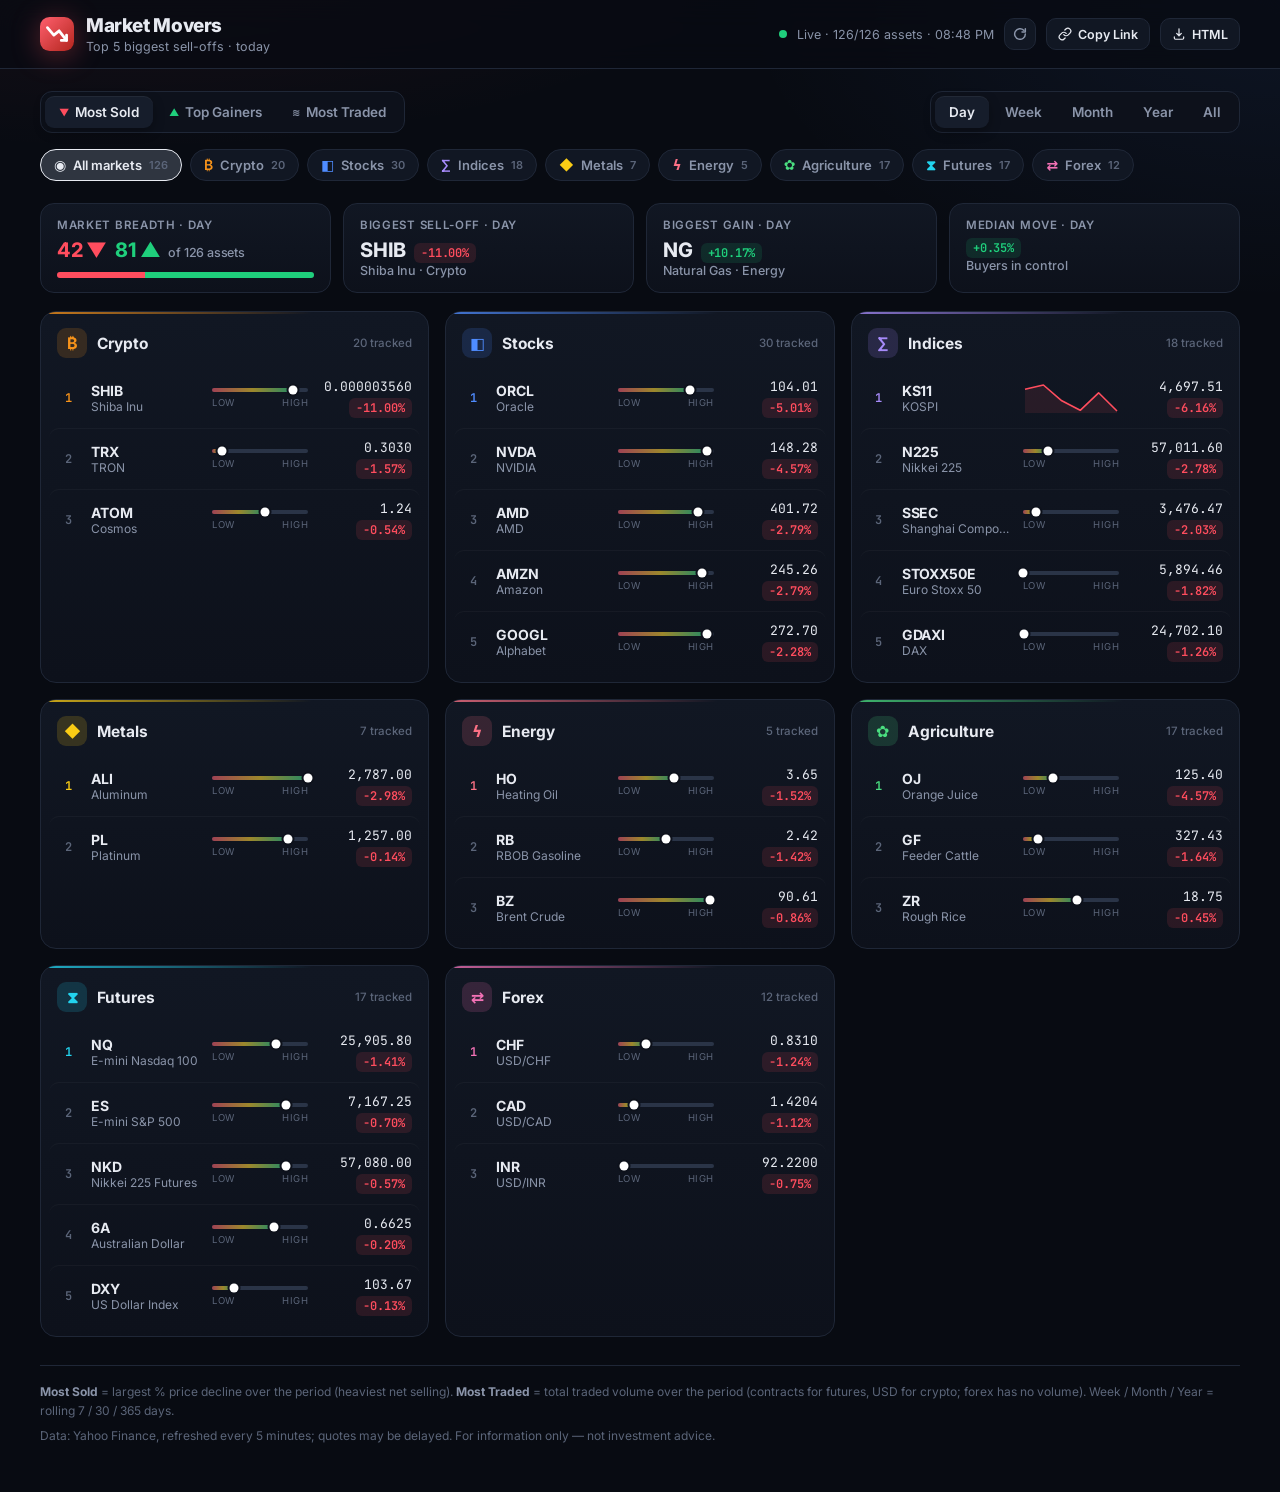
==== docs/index.html @ c9231073 "chore: refresh live market snapshot" ====
<!doctype html>
<html lang="en">
<head>
  <meta charset="utf-8">
  <meta name="viewport" content="width=device-width, initial-scale=1">
  <title>Market Movers — Top 5 Sell-offs</title>
  <meta name="description" content="Top 5 most sold-off, best performing and most traded assets across crypto, stocks, indices, metals, energy, agriculture, futures and forex.">
  <link rel="preconnect" href="https://fonts.googleapis.com">
  <link rel="preconnect" href="https://fonts.gstatic.com" crossorigin>
  <link href="https://fonts.googleapis.com/css2?family=Inter:wght@400;500;600;700;800&family=JetBrains+Mono:wght@500;600&display=swap" rel="stylesheet">
  <style id="app-css">
:root {
  --bg: #080b12;
  --bg2: #0d111b;
  --panel: #111723;
  --panel2: #161d2b;
  --border: #1f2737;
  --border2: #2a3447;
  --text: #e7eaf1;
  --muted: #8a94a9;
  --dim: #5b6579;
  --up: #1fcf7c;
  --down: #ff4d5e;
  --up-bg: rgba(31, 207, 124, .12);
  --down-bg: rgba(255, 77, 94, .12);
  --brand: #ff4d5e;
  --radius: 16px;
  --mono: "JetBrains Mono", ui-monospace, SFMono-Regular, Menlo, monospace;
}

* { box-sizing: border-box; }
html, body { margin: 0; }
body {
  font-family: "Inter", system-ui, -apple-system, "Segoe UI", Roboto, sans-serif;
  background:
    radial-gradient(1200px 500px at 10% -10%, rgba(255, 77, 94, .10), transparent 60%),
    radial-gradient(900px 500px at 100% 0%, rgba(79, 140, 255, .08), transparent 60%),
    var(--bg);
  color: var(--text);
  min-height: 100vh;
  -webkit-font-smoothing: antialiased;
}
button { font: inherit; color: inherit; }
[hidden] { display: none !important; }

/* ---------- Top bar ---------- */
.topbar {
  position: sticky; top: 0; z-index: 20;
  display: flex; align-items: center; justify-content: space-between; gap: 16px;
  padding: 14px clamp(16px, 4vw, 40px);
  background: rgba(8, 11, 18, .78);
  backdrop-filter: blur(14px);
  border-bottom: 1px solid var(--border);
}
.brand { display: flex; align-items: center; gap: 12px; }
.brand h1 { margin: 0; font-size: 19px; font-weight: 800; letter-spacing: -.02em; }
.brand p { margin: 2px 0 0; font-size: 12.5px; color: var(--muted); }
.logo { display: grid; filter: drop-shadow(0 4px 14px rgba(255, 77, 94, .35)); }

.status { display: flex; align-items: center; gap: 10px; font-size: 12.5px; color: var(--muted); }
.dot { width: 8px; height: 8px; border-radius: 50%; background: var(--dim); flex: none; }
.dot.live { background: var(--up); box-shadow: 0 0 0 0 rgba(31, 207, 124, .6); animation: pulse 2s infinite; }
.dot.demo { background: #facc15; }
.dot.error { background: var(--down); }
.dot.loading { background: #4f8cff; animation: blink 1s infinite; }
@keyframes pulse { 0% { box-shadow: 0 0 0 0 rgba(31, 207, 124, .55); } 70% { box-shadow: 0 0 0 8px rgba(31, 207, 124, 0); } 100% { box-shadow: 0 0 0 0 rgba(31, 207, 124, 0); } }
@keyframes blink { 50% { opacity: .3; } }

.icon-btn {
  display: inline-grid; place-items: center;
  width: 32px; height: 32px; border-radius: 10px;
  background: var(--panel); border: 1px solid var(--border); cursor: pointer;
  transition: background .15s, border-color .15s, transform .15s;
}
.icon-btn:hover { background: var(--panel2); border-color: var(--border2); }
.icon-btn.spinning svg { animation: spin .8s linear infinite; }

.pill-btn {
  display: inline-flex; align-items: center; gap: 6px;
  height: 32px; padding: 0 11px; border-radius: 10px;
  background: var(--panel); border: 1px solid var(--border); cursor: pointer;
  font-size: 12.5px; font-weight: 600; color: var(--text); white-space: nowrap;
  transition: background .15s, border-color .15s, color .15s;
}
.pill-btn:hover { background: var(--panel2); border-color: var(--border2); }
.pill-btn.copied { border-color: var(--up); color: var(--up); background: var(--up-bg); }
@keyframes spin { to { transform: rotate(360deg); } }

main { padding: 22px clamp(16px, 4vw, 40px) 40px; max-width: 1560px; margin: 0 auto; }

/* ---------- Controls ---------- */
.controls { display: flex; flex-wrap: wrap; gap: 12px; justify-content: space-between; align-items: center; }
.seg {
  display: inline-flex; padding: 4px; gap: 2px;
  background: var(--bg2); border: 1px solid var(--border); border-radius: 12px;
}
.seg button {
  border: 0; background: transparent; cursor: pointer;
  padding: 8px 14px; border-radius: 9px;
  font-size: 13.5px; font-weight: 600; color: var(--muted);
  transition: background .15s, color .15s;
  display: inline-flex; align-items: center; gap: 6px;
}
.seg button:hover { color: var(--text); }
.seg button.active { background: var(--panel2); color: var(--text); box-shadow: 0 1px 0 rgba(255, 255, 255, .05) inset, 0 4px 12px rgba(0, 0, 0, .3); }
.arrow { font-size: 10px; color: var(--muted); }
.arrow.down { color: var(--down); }
.arrow.up { color: var(--up); }

.chips { display: flex; gap: 8px; margin: 16px 0 18px; overflow-x: auto; padding-bottom: 4px; scrollbar-width: none; }
.chips::-webkit-scrollbar { display: none; }
.chip {
  display: inline-flex; align-items: center; gap: 7px; white-space: nowrap;
  padding: 7px 13px; border-radius: 999px; cursor: pointer;
  background: var(--panel); border: 1px solid var(--border);
  font-size: 13px; font-weight: 600; color: var(--muted);
  transition: all .15s;
}
.chip:hover { color: var(--text); border-color: var(--border2); }
.chip.active { color: var(--text); border-color: var(--accent, var(--text)); background: color-mix(in srgb, var(--accent, #fff) 14%, var(--panel)); }
.chip .ci { color: var(--accent, var(--muted)); font-size: 14px; line-height: 1; }
.chip .cn { font-size: 11px; color: var(--dim); font-weight: 600; }

/* ---------- Pulse strip ---------- */
.pulse { display: grid; grid-template-columns: repeat(auto-fit, minmax(220px, 1fr)); gap: 12px; margin-bottom: 18px; }
.tile {
  background: linear-gradient(180deg, var(--panel), var(--bg2));
  border: 1px solid var(--border); border-radius: 14px; padding: 14px 16px;
  min-height: 84px;
}
.tile.click { cursor: pointer; transition: border-color .15s, transform .15s; }
.tile.click:hover { border-color: var(--border2); transform: translateY(-1px); }
.tile .tl { font-size: 11.5px; color: var(--muted); text-transform: uppercase; letter-spacing: .06em; font-weight: 600; }
.tile .tv { margin-top: 6px; font-size: 20px; font-weight: 750; letter-spacing: -.01em; display: flex; align-items: baseline; gap: 8px; flex-wrap: wrap; }
.tile .ts { font-size: 12.5px; color: var(--muted); font-weight: 500; }
.breadth { display: flex; height: 6px; border-radius: 6px; overflow: hidden; margin-top: 10px; background: var(--border); }
.breadth .b-down { background: var(--down); }
.breadth .b-up { background: var(--up); }

/* ---------- Grid & cards ---------- */
.grid { display: grid; grid-template-columns: repeat(auto-fill, minmax(380px, 1fr)); gap: 16px; }
.card {
  position: relative;
  background: linear-gradient(180deg, var(--panel), var(--bg2));
  border: 1px solid var(--border); border-radius: var(--radius);
  padding: 16px 16px 10px; overflow: hidden;
  animation: rise .35s ease both;
}
.card::before {
  content: ""; position: absolute; inset: 0 0 auto 0; height: 2px;
  background: linear-gradient(90deg, var(--accent), transparent 70%);
  opacity: .8;
}
@keyframes rise { from { opacity: 0; transform: translateY(6px); } to { opacity: 1; transform: none; } }
.card.wide { grid-column: 1 / -1; }
.card-h { display: flex; align-items: center; gap: 10px; margin-bottom: 10px; }
.badge {
  width: 30px; height: 30px; border-radius: 9px; display: grid; place-items: center;
  background: color-mix(in srgb, var(--accent) 16%, transparent); color: var(--accent);
  font-size: 16px; font-weight: 700;
}
.card-h h2 { margin: 0; font-size: 15.5px; font-weight: 700; }
.card-h .sub { margin-left: auto; font-size: 11.5px; color: var(--dim); font-weight: 500; }

.rows { list-style: none; margin: 0; padding: 0; }
.row {
  display: grid; grid-template-columns: 22px minmax(0, 1fr) 96px minmax(92px, auto);
  align-items: center; gap: 12px;
  padding: 10px 8px; margin: 0 -8px; border-radius: 10px; cursor: pointer;
  transition: background .12s;
}
.row + .row { border-top: 1px solid rgba(255, 255, 255, .035); }
.row:hover, .row:focus-visible { background: rgba(255, 255, 255, .035); outline: none; }
.rank {
  font-family: var(--mono); font-size: 12px; color: var(--dim); font-weight: 600; text-align: center;
}
.row:first-child .rank { color: var(--accent); }
.ident { min-width: 0; display: flex; flex-direction: column; }
.sym { font-weight: 700; font-size: 14px; letter-spacing: -.01em; }
.name { font-size: 12px; color: var(--muted); white-space: nowrap; overflow: hidden; text-overflow: ellipsis; }
.vals { display: flex; flex-direction: column; align-items: flex-end; gap: 3px; }
.price { font-family: var(--mono); font-size: 13px; font-variant-numeric: tabular-nums; }
.vol { font-family: var(--mono); font-size: 13px; font-weight: 600; }
.chg {
  font-family: var(--mono); font-size: 12px; font-weight: 600; font-variant-numeric: tabular-nums;
  padding: 2px 7px; border-radius: 6px; white-space: nowrap;
}
.chg.down { color: var(--down); background: var(--down-bg); }
.chg.up { color: var(--up); background: var(--up-bg); }
.chg.flat { color: var(--muted); background: rgba(255, 255, 255, .05); }
.empty-row { padding: 22px 0; text-align: center; color: var(--dim); font-size: 13px; }

.spark { height: 30px; }
.sparkline { width: 96px; height: 30px; display: block; }
.sparkline .line { fill: none; stroke: currentColor; stroke-width: 1.6; vector-effect: non-scaling-stroke; stroke-linejoin: round; }
.sparkline .area { fill: currentColor; opacity: .1; }
.sparkline.down, .chart.down { color: var(--down); }
.sparkline.up, .chart.up { color: var(--up); }
.sparkline.flat { color: var(--muted); }

.range { width: 96px; display: flex; flex-direction: column; gap: 5px; justify-content: center; height: 30px; }
.range .track { position: relative; height: 4px; border-radius: 4px; background: var(--border2); }
.range .fill { position: absolute; inset: 0 auto 0 0; border-radius: 4px; background: linear-gradient(90deg, var(--down), #facc15, var(--up)); opacity: .55; }
.range .knob { position: absolute; top: 50%; width: 9px; height: 9px; border-radius: 50%; background: #fff; transform: translate(-50%, -50%); box-shadow: 0 0 0 2px var(--bg2); }
.range .rl { font-size: 9.5px; color: var(--dim); display: flex; justify-content: space-between; text-transform: uppercase; letter-spacing: .05em; }

/* All-timeframes layout */
.tf-cols { display: grid; grid-template-columns: repeat(4, minmax(0, 1fr)); gap: 18px; }
.tf-col h3 { margin: 4px 0 4px; font-size: 11.5px; text-transform: uppercase; letter-spacing: .07em; color: var(--muted); font-weight: 700; }
.tf-col .row { grid-template-columns: 18px minmax(0, 1fr) auto; gap: 10px; padding: 8px; }
@media (max-width: 1100px) { .tf-cols { grid-template-columns: repeat(2, minmax(0, 1fr)); } }
@media (max-width: 560px) {
  .tf-cols { grid-template-columns: 1fr; }
  .grid { grid-template-columns: 1fr; }
  .row { grid-template-columns: 20px minmax(0, 1fr) 70px auto; gap: 8px; }
  .sparkline, .range { width: 70px; }
  .status #status-text { display: none; }
}

.loading-state, .empty { grid-column: 1 / -1; display: grid; place-items: center; gap: 12px; padding: 80px 20px; color: var(--muted); text-align: center; }
.spinner { width: 34px; height: 34px; border-radius: 50%; border: 3px solid var(--border2); border-top-color: var(--brand); animation: spin .8s linear infinite; }

.foot { margin-top: 28px; font-size: 12px; color: var(--dim); line-height: 1.6; border-top: 1px solid var(--border); padding-top: 16px; }
.foot p { margin: 0 0 6px; }
.foot b { color: var(--muted); }

/* ---------- Modal ---------- */
.modal { position: fixed; inset: 0; z-index: 50; display: grid; place-items: center; padding: 20px; }
.modal-backdrop { position: absolute; inset: 0; background: rgba(3, 5, 10, .72); backdrop-filter: blur(4px); animation: fade .2s ease; }
.modal-card {
  position: relative; width: min(860px, 100%); max-height: calc(100vh - 40px); overflow: auto;
  background: var(--panel); border: 1px solid var(--border2); border-radius: 20px;
  padding: 22px; box-shadow: 0 30px 80px rgba(0, 0, 0, .6);
  animation: pop .22s ease;
}
@keyframes fade { from { opacity: 0; } }
@keyframes pop { from { opacity: 0; transform: translateY(10px) scale(.98); } }
.modal-x { position: absolute; top: 16px; right: 16px; }
.m-head { display: flex; gap: 14px; align-items: center; padding-right: 44px; }
.m-head .badge { width: 42px; height: 42px; font-size: 20px; border-radius: 12px; }
.m-head h2 { margin: 0; font-size: 20px; font-weight: 800; letter-spacing: -.02em; }
.m-head p { margin: 2px 0 0; color: var(--muted); font-size: 12.5px; }
.m-price { display: flex; align-items: baseline; gap: 12px; margin: 18px 0 6px; flex-wrap: wrap; }
.m-price .big { font-family: var(--mono); font-size: 30px; font-weight: 600; letter-spacing: -.02em; }
.m-price .cur { color: var(--dim); font-size: 13px; }
.m-price .chg { font-size: 14px; padding: 3px 9px; }
.m-bar { display: flex; justify-content: space-between; align-items: center; gap: 10px; flex-wrap: wrap; margin: 12px 0 6px; }
.m-bar .seg button { padding: 6px 11px; font-size: 12.5px; }
#range-chg { font-size: 12.5px; color: var(--muted); }
#chart { position: relative; height: 260px; margin: 0 -4px; }
.chart .cl { fill: none; stroke: currentColor; stroke-width: 2; stroke-linejoin: round; }
.chart .gl { stroke: var(--border); stroke-width: 1; }
.chart .base { stroke: var(--dim); stroke-width: 1; stroke-dasharray: 3 4; }
.chart .gt { fill: var(--dim); font-size: 10.5px; font-family: var(--mono); }
.chart .hl { stroke: var(--muted); stroke-width: 1; stroke-dasharray: 2 3; }
.chart .hd { fill: currentColor; stroke: var(--panel); stroke-width: 2; }
.tip {
  position: absolute; top: 6px; pointer-events: none;
  background: var(--panel2); border: 1px solid var(--border2); border-radius: 8px;
  padding: 6px 9px; font-size: 12px; font-family: var(--mono); white-space: nowrap;
  transform: translateX(-50%); box-shadow: 0 8px 20px rgba(0, 0, 0, .4);
}
.tip span { color: var(--muted); margin-right: 6px; }
.m-stats { display: grid; grid-template-columns: repeat(4, minmax(0, 1fr)); gap: 10px; margin-top: 16px; }
.m-stat { background: var(--bg2); border: 1px solid var(--border); border-radius: 12px; padding: 12px; }
.m-stat .k { font-size: 11px; color: var(--muted); text-transform: uppercase; letter-spacing: .06em; font-weight: 600; }
.m-stat .v { margin-top: 6px; }
.m-stat .v .chg { font-size: 14px; }
.m-stat .s { margin-top: 6px; font-size: 11.5px; color: var(--dim); font-family: var(--mono); }
.m-meta { display: grid; grid-template-columns: repeat(auto-fit, minmax(160px, 1fr)); gap: 10px; margin-top: 10px; }
.m-meta .m-stat .v { font-family: var(--mono); font-size: 13px; }
@media (max-width: 640px) { .m-stats { grid-template-columns: repeat(2, minmax(0, 1fr)); } }

</style>
</head>
<body>
  <header class="topbar">
    <div class="brand">
      <div class="logo" aria-hidden="true">
        <svg viewBox="0 0 32 32" width="34" height="34">
          <rect width="32" height="32" rx="9" fill="url(#lg)"/>
          <path d="M7 10 L13 17 L18 13 L25 22" fill="none" stroke="#fff" stroke-width="2.6" stroke-linecap="round" stroke-linejoin="round"/>
          <path d="M20 22 H25 V17" fill="none" stroke="#fff" stroke-width="2.6" stroke-linecap="round" stroke-linejoin="round"/>
          <defs><linearGradient id="lg" x1="0" y1="0" x2="1" y2="1"><stop offset="0" stop-color="#ff5f6d"/><stop offset="1" stop-color="#b3261e"/></linearGradient></defs>
        </svg>
      </div>
      <div>
        <h1>Market Movers</h1>
        <p id="tagline">Top 5 biggest sell-offs</p>
      </div>
    </div>
    <div class="status">
      <span id="status-dot" class="dot loading"></span>
      <span id="status-text">Connecting…</span>
      <button id="refresh-btn" class="icon-btn" title="Refresh now" aria-label="Refresh">
        <svg viewBox="0 0 24 24" width="16" height="16"><path d="M20 12a8 8 0 1 1-2.34-5.66M20 4v5h-5" fill="none" stroke="currentColor" stroke-width="2.2" stroke-linecap="round" stroke-linejoin="round"/></svg>
      </button>
      <button id="share-btn" class="pill-btn" title="Copy shareable public link">
        <svg viewBox="0 0 24 24" width="14" height="14"><path d="M10 13a5 5 0 0 0 7.54.54l3-3a5 5 0 0 0-7.07-7.07l-1.72 1.71M14 11a5 5 0 0 0-7.54-.54l-3 3a5 5 0 0 0 7.07 7.07l1.71-1.71" fill="none" stroke="currentColor" stroke-width="2.1" stroke-linecap="round" stroke-linejoin="round"/></svg>
        <span id="share-label">Copy Link</span>
      </button>
      <button id="download-btn" class="pill-btn" title="Download standalone HTML file with embedded data">
        <svg viewBox="0 0 24 24" width="14" height="14"><path d="M12 3v12m0 0-4-4m4 4 4-4M4 17v2a2 2 0 0 0 2 2h12a2 2 0 0 0 2-2v-2" fill="none" stroke="currentColor" stroke-width="2.1" stroke-linecap="round" stroke-linejoin="round"/></svg>
        <span>HTML</span>
      </button>
    </div>
  </header>

  <main>
    <section class="controls">
      <div class="seg" id="mode-seg" role="tablist" aria-label="Ranking">
        <button data-mode="losers"><span class="arrow down">▼</span> Most Sold</button>
        <button data-mode="gainers"><span class="arrow up">▲</span> Top Gainers</button>
        <button data-mode="volume"><span class="arrow">≋</span> Most Traded</button>
      </div>
      <div class="seg" id="tf-seg" role="tablist" aria-label="Timeframe">
        <button data-tf="1D">Day</button>
        <button data-tf="1W">Week</button>
        <button data-tf="1M">Month</button>
        <button data-tf="1Y">Year</button>
        <button data-tf="ALL">All</button>
      </div>
    </section>

    <nav class="chips" id="cat-chips" aria-label="Asset class"></nav>

    <section class="pulse" id="pulse"></section>

    <section class="grid" id="grid">
      <div class="loading-state">
        <div class="spinner"></div>
        <p>Fetching market data… (first load can take ~10 seconds)</p>
      </div>
    </section>

    <footer class="foot">
      <p><b>Most Sold</b> = largest % price decline over the period (heaviest net selling).
        <b>Most Traded</b> = total traded volume over the period (contracts for futures, USD for crypto; forex has no volume).
        Week / Month / Year = rolling 7 / 30 / 365 days.</p>
      <p>Data: Yahoo Finance, refreshed every 5 minutes; quotes may be delayed. For information only — not investment advice.</p>
    </footer>
  </main>

  <div class="modal" id="modal" hidden>
    <div class="modal-backdrop" data-close></div>
    <div class="modal-card" role="dialog" aria-modal="true" aria-labelledby="m-title">
      <button class="icon-btn modal-x" data-close aria-label="Close">✕</button>
      <div id="modal-body"></div>
    </div>
  </div>

  <script id="embedded-data">window.__EMBEDDED_DATA__ = {"generatedAt":1795639680,"source":"yahoo","total":126,"categories":[{"id":"crypto","label":"Crypto","icon":"\u20bf","color":"#f7931a"},{"id":"stocks","label":"Stocks","icon":"\u25e7","color":"#4f8cff"},{"id":"indices","label":"Indices","icon":"\u2211","color":"#a78bfa"},{"id":"metals","label":"Metals","icon":"\u25c6","color":"#facc15"},{"id":"energy","label":"Energy","icon":"\u03df","color":"#fb7185"},{"id":"agriculture","label":"Agriculture","icon":"\u273f","color":"#4ade80"},{"id":"futures","label":"Futures","icon":"\u29d7","color":"#22d3ee"},{"id":"forex","label":"Forex","icon":"\u21c4","color":"#f472b6"}],"assets":[{"symbol":"BTC-USD","name":"Bitcoin","category":"crypto","currency":"USD","exchange":"CCC","price":59971.8,"marketTime":1795639672,"dayLow":57294.2,"dayHigh":60180.5,"yearLow":58558.9,"yearHigh":96929.3,"changes":{"1D":0.3749,"1W":-4.7875,"1M":-25.0415,"1Y":-31.3368},"volumes":{"1D":38774505472,"1W":295252932531,"1M":973423098334,"1Y":12947822359522},"series":{"t":[1763510400,1763596800,1763683200,1763769600,1763856000,1763942400,1764028800,1764115200,1764201600,1764288000,1764374400,1764460800,1764547200,1764633600,1764720000,1764806400,1764892800,1764979200,1765065600,1765152000,1765238400,1765324800,1765411200,1765497600,1765584000,1765670400,1765756800,1765843200,1765929600,1766016000,1766102400,1766188800,1766275200,1766361600,1766448000,1766534400,1766620800,1766707200,1766793600,1766880000,1766966400,1767052800,1767139200,1767225600,1767312000,1767398400,1767484800,1767571200,1767657600,1767744000,1767830400,1767916800,1768003200,1768089600,1768176000,1768262400,1768348800,1768435200,1768521600,1768608000,1768694400,1768780800,1768867200,1768953600,1769040000,1769126400,1769212800,1769299200,1769385600,1769472000,1769558400,1769644800,1769731200,1769817600,1769904000,1769990400,1770076800,1770163200,1770249600,1770336000,1770422400,1770508800,1770595200,1770681600,1770768000,1770854400,1770940800,1771027200,1771113600,1771200000,1771286400,1771372800,1771459200,1771545600,1771632000,1771718400,1771804800,1771891200,1771977600,1772064000,1772150400,1772236800,1772323200,1772409600,1772496000,1772582400,1772668800,1772755200,1772841600,1772928000,1773014400,1773100800,1773187200,1773273600,1773360000,1773446400,1773532800,1773619200,1773705600,1773792000,1773878400,1773964800,1774051200,1774137600,1774224000,1774310400,1774396800,1774483200,1774569600,1774656000,1774742400,1774828800,1774915200,1775001600,1775088000,1775174400,1775260800,1775347200,1775433600,1775520000,1775606400,1775692800,1775779200,1775865600,1775952000,1776038400,1776124800,1776211200,1776297600,1776384000,1776470400,1776556800,1776643200,1776729600,1776816000,1776902400,1776988800,1777075200,1777161600,1777248000,1777334400,1777420800,1777507200,1777593600,1777680000,1777766400,1777852800,1777939200,1778025600,1778112000,1778198400,1778284800,1778371200,1778457600,1778544000,1778630400,1778716800,1778803200,1778889600,1778976000,1779062400,1779148800,1779235200,1779321600,1779408000,1779494400,1779580800,1779667200,1779753600,1779840000,1779926400,1780012800,1780099200,1780185600,1780272000,1780358400,1780444800,1780531200,1780617600,1780704000,1780790400,1780876800,1780963200,1781049600,1781136000,1781222400,1781308800,1781395200,1781481600,1781568000,1781654400,1781740800,1781827200,1781913600,1782000000,1782086400,1782172800,1782259200,1782345600,1782432000,1782518400,1782604800,1782691200,1782777600,1782864000,1782950400,1783036800,1783123200,1783209600,1783296000,1783382400,1783468800,1783555200,1783641600,1783728000,1783814400,1783900800,1783987200,1784073600,1784160000,1784246400,1784332800,1784419200,1784505600,1784592000,1784678400,1784764800,1784851200,1784937600,1785024000,1785110400,1785196800,1785283200,1785369600,1785456000,1785542400,1785628800,1785715200,1785801600,1785888000,1785974400,1786060800,1786147200,1786233600,1786320000,1786406400,1786492800,1786579200,1786665600,1786752000,1786838400,1786924800,1787011200,1787097600,1787184000,1787270400,1787356800,1787443200,1787529600,1787616000,1787702400,1787788800,1787875200,1787961600,1788048000,1788134400,1788220800,1788307200,1788393600,1788480000,1788566400,1788652800,1788739200,1788825600,1788912000,1788998400,1789084800,1789171200,1789257600,1789344000,1789430400,1789516800,1789603200,1789689600,1789776000,1789862400,1789948800,1790035200,1790121600,1790208000,1790294400,1790380800,1790467200,1790553600,1790640000,1790726400,1790812800,1790899200,1790985600,1791072000,1791158400,1791244800,1791331200,1791417600,1791504000,1791590400,1791676800,1791763200,1791849600,1791936000,1792022400,1792108800,1792195200,1792281600,1792368000,1792454400,1792540800,1792627200,1792713600,1792800000,1792886400,1792972800,1793059200,1793145600,1793232000,1793318400,1793404800,1793491200,1793577600,1793664000,1793750400,1793836800,1793923200,1794009600,1794096000,1794182400,1794268800,1794355200,1794441600,1794528000,1794614400,1794700800,1794787200,1794873600,1794960000,1795046400,1795132800,1795219200,1795305600,1795392000,1795478400,1795564800],"c":[91466.0,86631.9,85090.7,84648.4,86805.0,88270.6,87341.9,90518.4,91285.4,90919.3,90851.8,90394.3,86321.6,91350.2,93527.8,92141.6,89387.8,89272.4,90405.6,90640.2,92691.7,92020.9,92511.3,90270.4,90298.7,88175.2,86419.8,87844.0,86143.8,85462.5,88103.4,88344.0,88621.8,88490.0,87414.0,87612.0,87234.7,87301.4,87802.2,87835.8,87138.1,88430.1,87508.8,88732.0,89944.7,90603.2,91413.5,93882.6,93729.0,91308.1,91027.1,90513.1,90386.6,90827.5,91193.0,95321.8,96929.3,95551.2,95525.1,95099.9,93634.4,92553.6,88310.9,89377.0,89462.5,89503.9,89110.7,86572.2,88267.1,89102.6,89184.6,84561.6,84128.7,78621.1,76974.4,78688.8,75633.5,73019.7,62702.1,70555.4,69282.0,70264.7,70120.8,68794.0,66992.0,66221.8,68857.8,69767.6,68788.2,68843.2,67494.2,66425.3,66957.5,68005.4,68003.8,67659.4,64616.7,64080.0,67960.1,67453.8,65881.8,66995.9,65738.1,68775.9,68293.6,72710.6,70841.1,68136.5,67272.6,65969.8,68402.4,69926.9,70204.9,70493.5,70968.3,71214.6,72789.9,74861.1,73922.5,71245.6,69912.8,70522.6,68711.5,67845.2,70914.9,70517.9,71309.9,68791.6,66338.4,66319.7,65954.9,66691.4,68233.3,68078.6,66888.6,66931.1,67290.5,68981.9,68859.8,71940.7,71123.4,71767.8,72979.0,73054.3,70753.4,74484.6,74181.6,74805.1,75152.1,77126.9,75726.2,73856.4,75872.5,76352.8,78203.1,78269.0,77455.3,77612.0,78657.5,77366.6,76350.7,75776.1,76304.3,78179.0,78657.2,78538.2,79827.9,80927.1,81427.5,80010.0,80186.8,80664.4,82138.9,81728.3,80477.5,79277.1,81051.2,79065.7,78131.4,77429.4,76954.2,76750.9,77457.8,77539.2,75488.2,76673.4,76981.1,77279.9,75825.7,74344.7,73536.6,73372.5,73754.8,73579.7,71319.8,66703.7,64014.4,63801.6,60922.7,60867.4,63239.5,63090.6,61643.8,61449.3,63561.1,63543.2,64421.3,65710.4,66289.5,65600.6,64418.4,62896.5,63540.8,64239.7,63237.5,63952.1,62668.0,60995.1,59721.7,60016.4,59940.1,59532.3,60138.4,58558.9,60003.8,61485.3,62544.2,63088.3,63547.9,63995.0,63297.4,62257.6,63193.1,64127.1,63802.0,63758.2,62239.1,64956.1,64712.4,63789.3,63899.5,64796.6,64690.8,65230.0,66505.1,66100.8,65044.8,64098.5,64311.8,65340.3,63724.9,63871.4,63908.2,64725.3,62813.7,62763.3,63482.0,63460.9,64056.0,64597.5,64262.1,64880.2,64904.7,64844.9,63910.6,63551.9,63402.4,63402.2,62975.6,63024.3,62818.7,64506.3,64680.7,69266.2,73032.8,78335.2,77083.4,77755.3,78964.5,78565.0,79027.4,80257.5,77830.3,78245.8,77667.6,78548.6,77403.6,77300.5,81271.7,79672.0,79823.9,80350.0,79115.9,78438.6,78259.5,76568.1,77173.8,77270.5,76838.2,78163.4,75612.5,76150.3,76403.8,80901.5,81233.7,81142.6,86602.9,86172.3,84383.0,84379.1,84034.9,84406.5,84458.1,83502.6,83622.4,83553.9,84853.1,84497.2,84763.6,86480.3,85786.6,85557.6,83275.9,81676.3,82546.3,82912.2,83679.5,81762.6,83095.1,81562.5,82141.5,81500.8,81382.1,82017.6,81853.5,82941.0,84012.0,81311.9,81074.2,80790.8,80024.0,80006.7,80805.1,81267.6,77775.1,77198.2,77434.8,78248.5,76677.3,77345.0,80405.3,75942.1,75746.9,75747.6,74584.6,75223.1,73720.1,73964.5,71343.0,68249.3,64128.1,65305.1,64855.8,64893.9,62987.3,61901.8,58799.0,60094.1,61161.9,61211.0,59747.8,59971.8]}},{"symbol":"ETH-USD","name":"Ethereum","category":"crypto","currency":"USD","exchange":"CCC","price":1682.8,"marketTime":1795639677,"dayLow":1608.66,"dayHigh":1692.58,"yearLow":1564.82,"yearHigh":3354.72,"changes":{"1D":0.3043,"1W":-5.181,"1M":-27.4743,"1Y":-43.109},"volumes":{"1D":13189882880,"1W":100402884098,"1M":377265825734,"1Y":6114381210845},"series":{"t":[1763510400,1763596800,1763683200,1763769600,1763856000,1763942400,1764028800,1764115200,1764201600,1764288000,1764374400,1764460800,1764547200,1764633600,1764720000,1764806400,1764892800,1764979200,1765065600,1765152000,1765238400,1765324800,1765411200,1765497600,1765584000,1765670400,1765756800,1765843200,1765929600,1766016000,1766102400,1766188800,1766275200,1766361600,1766448000,1766534400,1766620800,1766707200,1766793600,1766880000,1766966400,1767052800,1767139200,1767225600,1767312000,1767398400,1767484800,1767571200,1767657600,1767744000,1767830400,1767916800,1768003200,1768089600,1768176000,1768262400,1768348800,1768435200,1768521600,1768608000,1768694400,1768780800,1768867200,1768953600,1769040000,1769126400,1769212800,1769299200,1769385600,1769472000,1769558400,1769644800,1769731200,1769817600,1769904000,1769990400,1770076800,1770163200,1770249600,1770336000,1770422400,1770508800,1770595200,1770681600,1770768000,1770854400,1770940800,1771027200,1771113600,1771200000,1771286400,1771372800,1771459200,1771545600,1771632000,1771718400,1771804800,1771891200,1771977600,1772064000,1772150400,1772236800,1772323200,1772409600,1772496000,1772582400,1772668800,1772755200,1772841600,1772928000,1773014400,1773100800,1773187200,1773273600,1773360000,1773446400,1773532800,1773619200,1773705600,1773792000,1773878400,1773964800,1774051200,1774137600,1774224000,1774310400,1774396800,1774483200,1774569600,1774656000,1774742400,1774828800,1774915200,1775001600,1775088000,1775174400,1775260800,1775347200,1775433600,1775520000,1775606400,1775692800,1775779200,1775865600,1775952000,1776038400,1776124800,1776211200,1776297600,1776384000,1776470400,1776556800,1776643200,1776729600,1776816000,1776902400,1776988800,1777075200,1777161600,1777248000,1777334400,1777420800,1777507200,1777593600,1777680000,1777766400,1777852800,1777939200,1778025600,1778112000,1778198400,1778284800,1778371200,1778457600,1778544000,1778630400,1778716800,1778803200,1778889600,1778976000,1779062400,1779148800,1779235200,1779321600,1779408000,1779494400,1779580800,1779667200,1779753600,1779840000,1779926400,1780012800,1780099200,1780185600,1780272000,1780358400,1780444800,1780531200,1780617600,1780704000,1780790400,1780876800,1780963200,1781049600,1781136000,1781222400,1781308800,1781395200,1781481600,1781568000,1781654400,1781740800,1781827200,1781913600,1782000000,1782086400,1782172800,1782259200,1782345600,1782432000,1782518400,1782604800,1782691200,1782777600,1782864000,1782950400,1783036800,1783123200,1783209600,1783296000,1783382400,1783468800,1783555200,1783641600,1783728000,1783814400,1783900800,1783987200,1784073600,1784160000,1784246400,1784332800,1784419200,1784505600,1784592000,1784678400,1784764800,1784851200,1784937600,1785024000,1785110400,1785196800,1785283200,1785369600,1785456000,1785542400,1785628800,1785715200,1785801600,1785888000,1785974400,1786060800,1786147200,1786233600,1786320000,1786406400,1786492800,1786579200,1786665600,1786752000,1786838400,1786924800,1787011200,1787097600,1787184000,1787270400,1787356800,1787443200,1787529600,1787616000,1787702400,1787788800,1787875200,1787961600,1788048000,1788134400,1788220800,1788307200,1788393600,1788480000,1788566400,1788652800,1788739200,1788825600,1788912000,1788998400,1789084800,1789171200,1789257600,1789344000,1789430400,1789516800,1789603200,1789689600,1789776000,1789862400,1789948800,1790035200,1790121600,1790208000,1790294400,1790380800,1790467200,1790553600,1790640000,1790726400,1790812800,1790899200,1790985600,1791072000,1791158400,1791244800,1791331200,1791417600,1791504000,1791590400,1791676800,1791763200,1791849600,1791936000,1792022400,1792108800,1792195200,1792281600,1792368000,1792454400,1792540800,1792627200,1792713600,1792800000,1792886400,1792972800,1793059200,1793145600,1793232000,1793318400,1793404800,1793491200,1793577600,1793664000,1793750400,1793836800,1793923200,1794009600,1794096000,1794182400,1794268800,1794355200,1794441600,1794528000,1794614400,1794700800,1794787200,1794873600,1794960000,1795046400,1795132800,1795219200,1795305600,1795392000,1795478400,1795564800],"c":[3023.07,2831.78,2765.7,2767.61,2801.68,2952.71,2957.94,3027.81,3014.54,3032.3,2991.69,2992.11,2800.19,2997.94,3191.57,3134.32,3024.43,3040.21,3061.3,3125.2,3321.11,3325.39,3237.06,3084.17,3116.7,3060.59,2964.18,2964.18,2831.4,2827.07,2977.97,2977.58,3001.61,3006.07,2963.37,2945.59,2903.58,2925.75,2948.0,2948.57,2934.54,2971.42,2967.04,3000.39,3124.42,3125.92,3140.71,3226.13,3295.95,3166.84,3104.38,3083.05,3082.4,3118.89,3092.33,3322.1,3354.72,3317.1,3295.48,3308.86,3281.16,3186.62,2935.61,2978.9,2949.63,2953.26,2948.74,2815.9,2926.46,3022.21,3006.61,2818.23,2702.38,2445.09,2267.96,2344.36,2227.56,2143.5,1821.68,2063.39,2090.55,2088.76,2103.57,2019.5,1940.62,1946.94,2048.53,2086.01,1966.04,1997.92,1992.19,1953.97,1948.2,1969.02,1973.74,1957.81,1855.5,1852.97,2054.63,2026.79,1930.76,1965.05,1939.07,2027.27,1982.77,2126.51,2071.61,1978.75,1969.46,1936.6,1992.94,2037.12,2051.57,2073.14,2092.56,2097.09,2177.48,2351.18,2318.05,2203.67,2137.42,2146.5,2076.69,2053.05,2152.15,2155.7,2168.02,2059.58,1991.27,1992.69,1982.56,2023.51,2104.71,2138.74,2056.85,2053.39,2065.35,2109.0,2107.76,2241.81,2190.34,2189.14,2245.15,2285.39,2192.2,2370.71,2323.31,2359.44,2348.65,2421.07,2351.1,2264.92,2315.21,2327.97,2376.09,2331.51,2315.69,2318.83,2369.73,2303.06,2289.42,2253.42,2256.25,2295.09,2316.23,2321.64,2346.4,2361.18,2350.8,2291.11,2306.97,2326.73,2369.04,2339.36,2274.64,2257.58,2280.93,2223.33,2179.75,2127.65,2128.52,2109.96,2126.98,2131.41,2064.64,2115.95,2097.99,2111.37,2070.86,2022.2,2007.55,2011.98,2019.46,2004.34,2003.22,1857.72,1811.73,1769.58,1580.86,1568.77,1686.4,1690.15,1637.71,1620.14,1672.28,1665.13,1680.21,1724.61,1794.96,1790.4,1747.89,1709.53,1710.98,1739.3,1704.58,1726.51,1665.44,1619.92,1564.82,1576.62,1571.59,1570.36,1610.21,1569.58,1608.96,1698.17,1756.52,1779.03,1783.01,1797.57,1768.51,1742.68,1744.48,1795.69,1788.1,1805.79,1773.5,1889.48,1916.94,1863.19,1840.99,1861.39,1871.51,1903.76,1928.38,1933.49,1877.1,1860.18,1873.22,1953.41,1890.61,1919.95,1908.52,1917.37,1860.35,1843.42,1882.52,1858.26,1868.39,1906.53,1902.06,1913.28,1915.53,1908.68,1871.28,1881.37,1878.14,1883.99,1880.65,1880.91,1873.94,1912.2,1916.46,2251.46,2326.38,2515.28,2424.25,2463.82,2481.83,2443.16,2506.26,2510.41,2442.54,2457.69,2417.94,2466.82,2417.84,2391.5,2508.02,2456.08,2480.74,2514.55,2490.96,2484.94,2466.91,2437.1,2514.73,2525.94,2477.02,2514.41,2399.09,2416.12,2447.11,2611.35,2631.96,2643.0,2776.47,2752.63,2684.69,2687.3,2690.48,2695.21,2686.93,2688.67,2676.72,2683.68,2705.54,2668.15,2687.26,2726.51,2711.03,2697.52,2573.53,2471.91,2485.54,2504.03,2534.7,2444.36,2496.63,2418.21,2440.48,2419.77,2399.8,2408.74,2404.82,2446.73,2470.77,2386.19,2384.08,2355.95,2326.92,2320.28,2347.73,2357.62,2249.5,2241.05,2252.75,2273.05,2248.89,2272.73,2422.31,2234.48,2235.05,2236.32,2120.98,2131.5,2050.18,2055.88,2016.83,1927.59,1769.12,1835.5,1819.28,1822.96,1774.75,1755.19,1619.43,1682.2,1721.08,1708.85,1677.69,1682.8]}},{"symbol":"SOL-USD","name":"Solana","category":"crypto","currency":"USD","exchange":"CCC","price":70.21,"marketTime":1795639671,"dayLow":66.2194,"dayHigh":70.7987,"yearLow":62.1898,"yearHigh":146.753,"changes":{"1D":0.8246,"1W":-4.6356,"1M":-30.316,"1Y":-49.4496},"volumes":{"1D":3032657408,"1W":21545832674,"1M":88784144936,"1Y":1298506066181},"series":{"t":[1763510400,1763596800,1763683200,1763769600,1763856000,1763942400,1764028800,1764115200,1764201600,1764288000,1764374400,1764460800,1764547200,1764633600,1764720000,1764806400,1764892800,1764979200,1765065600,1765152000,1765238400,1765324800,1765411200,1765497600,1765584000,1765670400,1765756800,1765843200,1765929600,1766016000,1766102400,1766188800,1766275200,1766361600,1766448000,1766534400,1766620800,1766707200,1766793600,1766880000,1766966400,1767052800,1767139200,1767225600,1767312000,1767398400,1767484800,1767571200,1767657600,1767744000,1767830400,1767916800,1768003200,1768089600,1768176000,1768262400,1768348800,1768435200,1768521600,1768608000,1768694400,1768780800,1768867200,1768953600,1769040000,1769126400,1769212800,1769299200,1769385600,1769472000,1769558400,1769644800,1769731200,1769817600,1769904000,1769990400,1770076800,1770163200,1770249600,1770336000,1770422400,1770508800,1770595200,1770681600,1770768000,1770854400,1770940800,1771027200,1771113600,1771200000,1771286400,1771372800,1771459200,1771545600,1771632000,1771718400,1771804800,1771891200,1771977600,1772064000,1772150400,1772236800,1772323200,1772409600,1772496000,1772582400,1772668800,1772755200,1772841600,1772928000,1773014400,1773100800,1773187200,1773273600,1773360000,1773446400,1773532800,1773619200,1773705600,1773792000,1773878400,1773964800,1774051200,1774137600,1774224000,1774310400,1774396800,1774483200,1774569600,1774656000,1774742400,1774828800,1774915200,1775001600,1775088000,1775174400,1775260800,1775347200,1775433600,1775520000,1775606400,1775692800,1775779200,1775865600,1775952000,1776038400,1776124800,1776211200,1776297600,1776384000,1776470400,1776556800,1776643200,1776729600,1776816000,1776902400,1776988800,1777075200,1777161600,1777248000,1777334400,1777420800,1777507200,1777593600,1777680000,1777766400,1777852800,1777939200,1778025600,1778112000,1778198400,1778284800,1778371200,1778457600,1778544000,1778630400,1778716800,1778803200,1778889600,1778976000,1779062400,1779148800,1779235200,1779321600,1779408000,1779494400,1779580800,1779667200,1779753600,1779840000,1779926400,1780012800,1780099200,1780185600,1780272000,1780358400,1780444800,1780531200,1780617600,1780704000,1780790400,1780876800,1780963200,1781049600,1781136000,1781222400,1781308800,1781395200,1781481600,1781568000,1781654400,1781740800,1781827200,1781913600,1782000000,1782086400,1782172800,1782259200,1782345600,1782432000,1782518400,1782604800,1782691200,1782777600,1782864000,1782950400,1783036800,1783123200,1783209600,1783296000,1783382400,1783468800,1783555200,1783641600,1783728000,1783814400,1783900800,1783987200,1784073600,1784160000,1784246400,1784332800,1784419200,1784505600,1784592000,1784678400,1784764800,1784851200,1784937600,1785024000,1785110400,1785196800,1785283200,1785369600,1785456000,1785542400,1785628800,1785715200,1785801600,1785888000,1785974400,1786060800,1786147200,1786233600,1786320000,1786406400,1786492800,1786579200,1786665600,1786752000,1786838400,1786924800,1787011200,1787097600,1787184000,1787270400,1787356800,1787443200,1787529600,1787616000,1787702400,1787788800,1787875200,1787961600,1788048000,1788134400,1788220800,1788307200,1788393600,1788480000,1788566400,1788652800,1788739200,1788825600,1788912000,1788998400,1789084800,1789171200,1789257600,1789344000,1789430400,1789516800,1789603200,1789689600,1789776000,1789862400,1789948800,1790035200,1790121600,1790208000,1790294400,1790380800,1790467200,1790553600,1790640000,1790726400,1790812800,1790899200,1790985600,1791072000,1791158400,1791244800,1791331200,1791417600,1791504000,1791590400,1791676800,1791763200,1791849600,1791936000,1792022400,1792108800,1792195200,1792281600,1792368000,1792454400,1792540800,1792627200,1792713600,1792800000,1792886400,1792972800,1793059200,1793145600,1793232000,1793318400,1793404800,1793491200,1793577600,1793664000,1793750400,1793836800,1793923200,1794009600,1794096000,1794182400,1794268800,1794355200,1794441600,1794528000,1794614400,1794700800,1794787200,1794873600,1794960000,1795046400,1795132800,1795219200,1795305600,1795392000,1795478400,1795564800],"c":[136.767,133.517,128.501,127.551,130.705,138.371,138.891,143.012,140.846,137.39,136.082,133.565,126.709,138.674,144.898,139.015,133.323,132.348,132.094,133.278,137.902,136.469,136.372,132.324,133.247,129.481,127.757,129.251,123.12,119.57,126.193,125.809,125.992,125.801,123.857,122.459,119.947,122.196,124.648,125.199,123.125,124.931,124.484,126.761,132.134,133.298,133.9,137.99,141.098,136.313,138.293,135.756,135.727,139.49,139.136,145.361,146.753,142.332,144.86,143.726,137.995,133.339,125.706,129.379,128.288,127.362,127.054,118.773,124.14,127.055,125.118,117.606,117.363,105.442,100.851,104.471,97.5639,92.0293,78.1874,87.4648,87.6398,87.0441,86.7018,82.9155,79.2542,78.3484,84.3225,88.1608,86.0051,86.4288,85.1976,81.5669,82.3932,84.6351,85.2111,82.791,77.7533,79.0365,87.9156,85.9091,81.9515,84.3662,83.5777,86.6345,87.0198,90.8343,88.6911,84.6818,83.18,81.6246,84.9362,85.8382,86.5649,86.8678,88.1533,88.0707,92.2518,96.2237,94.706,90.0657,88.9178,89.8536,87.4654,86.1283,91.4241,90.8224,91.7082,86.4439,83.0188,82.0156,81.4224,82.4441,83.1065,81.1953,78.9513,80.3685,80.8084,81.8545,80.1516,85.648,82.5817,83.2977,84.8285,84.9488,81.5352,86.6566,83.7746,84.9193,88.9942,88.8742,86.2027,83.5809,85.333,86.0295,86.9158,86.1411,86.2319,86.1512,86.9704,84.8178,84.039,83.0269,83.0238,83.7235,84.2766,83.8996,84.0899,86.3192,89.145,88.4048,91.9498,93.1455,96.427,97.3502,94.2843,91.0855,92.1487,89.2004,86.5365,85.173,85.2969,84.2086,86.0419,87.1562,84.3071,85.6585,85.2497,85.0105,83.5865,82.3681,81.9854,81.9325,82.5473,82.2983,81.087,74.1429,71.6124,68.7189,63.4869,62.1898,66.3106,66.795,64.9621,63.161,66.822,66.7493,68.8728,71.1662,73.9793,73.4138,71.931,69.6265,69.7206,73.1727,72.4182,71.9082,69.6437,67.9825,67.5741,71.8354,70.4107,71.3129,74.9468,73.5233,77.3837,80.644,82.2801,81.6496,81.423,81.9152,80.6487,77.787,78.0455,78.0666,76.8242,76.8738,74.8614,77.7624,77.2641,75.272,75.0116,75.4609,76.3553,77.7919,78.1086,77.9063,75.8598,73.8799,74.4286,76.6022,74.1418,73.6991,73.5972,74.468,72.7897,71.8663,73.4488,73.4737,73.7178,73.9614,72.5765,73.6427,75.9722,76.2121,75.9452,76.1951,75.5255,76.1773,75.3273,75.2723,74.539,75.9441,77.0312,85.3745,87.6369,93.6536,93.9125,95.4422,98.5617,96.6035,102.167,109.208,104.127,105.652,101.877,102.997,99.9869,100.386,103.978,101.949,103.188,106.448,103.866,103.325,101.608,98.6899,102.396,101.786,99.2458,102.495,96.8884,98.6419,101.603,112.599,111.015,111.133,118.75,118.507,114.975,117.009,122.01,121.426,122.059,118.837,119.055,117.995,118.398,118.615,119.645,121.529,120.751,120.788,116.223,109.442,109.139,110.034,111.241,105.559,106.728,104.074,105.331,104.297,103.312,104.025,104.926,106.422,106.794,103.542,102.78,102.272,101.223,100.755,101.255,102.307,95.4941,96.2188,95.3482,94.4546,91.8355,92.919,95.4884,89.1434,90.0594,89.6687,86.2428,86.5493,83.2603,83.3211,81.6607,78.0961,70.1769,72.6789,71.5053,75.1052,73.6228,73.066,68.7475,70.2152,70.5701,71.9818,69.6358,70.21]}},{"symbol":"BNB-USD","name":"BNB","category":"crypto","currency":"USD","exchange":"CCC","price":551.89,"marketTime":1795639670,"dayLow":527.648,"dayHigh":553.529,"yearLow":539.003,"yearHigh":949.109,"changes":{"1D":0.7576,"1W":-5.2529,"1M":-25.563,"1Y":-35.9837},"volumes":{"1D":652283904,"1W":7573488746,"1M":40815336547,"1Y":595633419276},"series":{"t":[1763510400,1763596800,1763683200,1763769600,1763856000,1763942400,1764028800,1764115200,1764201600,1764288000,1764374400,1764460800,1764547200,1764633600,1764720000,1764806400,1764892800,1764979200,1765065600,1765152000,1765238400,1765324800,1765411200,1765497600,1765584000,1765670400,1765756800,1765843200,1765929600,1766016000,1766102400,1766188800,1766275200,1766361600,1766448000,1766534400,1766620800,1766707200,1766793600,1766880000,1766966400,1767052800,1767139200,1767225600,1767312000,1767398400,1767484800,1767571200,1767657600,1767744000,1767830400,1767916800,1768003200,1768089600,1768176000,1768262400,1768348800,1768435200,1768521600,1768608000,1768694400,1768780800,1768867200,1768953600,1769040000,1769126400,1769212800,1769299200,1769385600,1769472000,1769558400,1769644800,1769731200,1769817600,1769904000,1769990400,1770076800,1770163200,1770249600,1770336000,1770422400,1770508800,1770595200,1770681600,1770768000,1770854400,1770940800,1771027200,1771113600,1771200000,1771286400,1771372800,1771459200,1771545600,1771632000,1771718400,1771804800,1771891200,1771977600,1772064000,1772150400,1772236800,1772323200,1772409600,1772496000,1772582400,1772668800,1772755200,1772841600,1772928000,1773014400,1773100800,1773187200,1773273600,1773360000,1773446400,1773532800,1773619200,1773705600,1773792000,1773878400,1773964800,1774051200,1774137600,1774224000,1774310400,1774396800,1774483200,1774569600,1774656000,1774742400,1774828800,1774915200,1775001600,1775088000,1775174400,1775260800,1775347200,1775433600,1775520000,1775606400,1775692800,1775779200,1775865600,1775952000,1776038400,1776124800,1776211200,1776297600,1776384000,1776470400,1776556800,1776643200,1776729600,1776816000,1776902400,1776988800,1777075200,1777161600,1777248000,1777334400,1777420800,1777507200,1777593600,1777680000,1777766400,1777852800,1777939200,1778025600,1778112000,1778198400,1778284800,1778371200,1778457600,1778544000,1778630400,1778716800,1778803200,1778889600,1778976000,1779062400,1779148800,1779235200,1779321600,1779408000,1779494400,1779580800,1779667200,1779753600,1779840000,1779926400,1780012800,1780099200,1780185600,1780272000,1780358400,1780444800,1780531200,1780617600,1780704000,1780790400,1780876800,1780963200,1781049600,1781136000,1781222400,1781308800,1781395200,1781481600,1781568000,1781654400,1781740800,1781827200,1781913600,1782000000,1782086400,1782172800,1782259200,1782345600,1782432000,1782518400,1782604800,1782691200,1782777600,1782864000,1782950400,1783036800,1783123200,1783209600,1783296000,1783382400,1783468800,1783555200,1783641600,1783728000,1783814400,1783900800,1783987200,1784073600,1784160000,1784246400,1784332800,1784419200,1784505600,1784592000,1784678400,1784764800,1784851200,1784937600,1785024000,1785110400,1785196800,1785283200,1785369600,1785456000,1785542400,1785628800,1785715200,1785801600,1785888000,1785974400,1786060800,1786147200,1786233600,1786320000,1786406400,1786492800,1786579200,1786665600,1786752000,1786838400,1786924800,1787011200,1787097600,1787184000,1787270400,1787356800,1787443200,1787529600,1787616000,1787702400,1787788800,1787875200,1787961600,1788048000,1788134400,1788220800,1788307200,1788393600,1788480000,1788566400,1788652800,1788739200,1788825600,1788912000,1788998400,1789084800,1789171200,1789257600,1789344000,1789430400,1789516800,1789603200,1789689600,1789776000,1789862400,1789948800,1790035200,1790121600,1790208000,1790294400,1790380800,1790467200,1790553600,1790640000,1790726400,1790812800,1790899200,1790985600,1791072000,1791158400,1791244800,1791331200,1791417600,1791504000,1791590400,1791676800,1791763200,1791849600,1791936000,1792022400,1792108800,1792195200,1792281600,1792368000,1792454400,1792540800,1792627200,1792713600,1792800000,1792886400,1792972800,1793059200,1793145600,1793232000,1793318400,1793404800,1793491200,1793577600,1793664000,1793750400,1793836800,1793923200,1794009600,1794096000,1794182400,1794268800,1794355200,1794441600,1794528000,1794614400,1794700800,1794787200,1794873600,1794960000,1795046400,1795132800,1795219200,1795305600,1795392000,1795478400,1795564800],"c":[895.62,866.344,830.079,833.351,843.225,864.421,862.108,891.753,895.56,887.647,873.69,877.577,827.405,877.035,921.754,900.066,884.218,890.545,894.022,897.604,898.81,894.651,886.167,881.868,897.43,877.807,858.545,874.899,842.93,829.301,855.943,853.586,857.889,857.857,843.771,846.26,829.424,834.152,844.555,858.829,851.188,860.554,863.257,863.055,880.844,878.639,894.384,910.788,917.507,899.414,891.754,895.469,906.112,902.751,905.418,942.46,949.109,930.878,937.532,947.045,932.591,922.495,884.675,882.558,886.972,890.766,886.18,864.727,878.745,897.666,901.349,867.098,857.259,780.485,758.457,774.579,753.578,697.862,606.543,657.422,647.35,640.254,635.954,619.57,607.187,613.711,619.084,633.345,614.638,626.571,617.562,604.524,607.16,625.664,625.898,614.407,595.865,584.11,629.073,625.913,613.97,617.246,618.107,637.24,633.831,657.817,647.626,627.273,620.066,612.039,634.5,641.879,651.478,652.135,655.882,657.832,673.701,679.355,668.781,652.059,639.266,642.183,630.134,626.601,638.537,638.253,647.328,628.995,613.292,610.701,605.676,608.554,617.049,610.623,583.137,588.1,593.284,601.536,600.386,620.899,601.172,602.828,605.992,607.391,592.214,615.051,614.037,622.665,635.583,643.45,630.322,616.524,629.255,631.792,637.932,638.726,636.403,628.657,636.111,626.964,624.311,617.33,615.067,615.331,617.828,617.482,622.659,630.391,647.574,637.022,649.009,649.737,663.663,669.974,664.541,671.383,677.94,672.111,656.216,648.794,643.056,639.45,648.819,657.35,649.469,655.71,656.098,662.304,655.596,648.159,637.494,642.287,717.934,708.584,692.131,650.43,620.099,603.535,572.107,574.511,603.629,601.628,592.851,586.174,605.042,603.507,609.544,616.086,617.422,604.346,600.959,578.015,581.164,587.614,583.752,589.919,577.6,563.771,559.799,566.858,556.391,550.7,558.668,545.686,550.109,558.015,573.442,574.973,588.935,585.434,576.797,568.306,568.468,575.032,574.889,573.948,566.634,581.756,580.104,572.193,567.765,570.286,570.404,570.733,573.597,570.754,566.945,564.337,568.469,574.504,565.73,570.487,571.402,592.013,586.427,574.96,587.568,588.795,592.808,593.221,591.653,592.197,600.422,601.766,598.687,616.499,609.68,610.037,607.58,607.104,602.479,605.172,603.528,626.472,654.908,686.967,695.702,701.847,703.638,694.026,707.88,712.171,691.117,692.604,684.809,691.025,682.749,687.963,724.996,721.26,766.912,752.501,740.027,752.429,722.735,709.133,726.968,727.453,716.331,720.236,712.161,725.576,738.002,761.016,762.044,772.348,798.89,788.156,767.254,776.499,776.799,773.236,778.897,763.801,758.086,768.182,771.184,768.148,787.266,795.264,786.81,779.616,772.301,735.131,742.094,749.768,753.538,732.13,741.062,729.261,728.668,720.894,717.042,722.255,730.955,740.824,745.868,730.477,738.837,738.7,737.725,741.419,744.148,758.668,697.691,703.354,702.613,711.884,698.043,698.531,719.546,688.028,693.118,695.244,683.291,690.075,679.591,679.505,656.053,629.433,581.378,595.989,590.691,596.026,582.488,579.592,539.003,547.512,558.542,555.85,547.74,551.89]}},{"symbol":"XRP-USD","name":"XRP","category":"crypto","currency":"USD","exchange":"CCC","price":0.9359,"marketTime":1795639676,"dayLow":0.891479,"dayHigh":0.942727,"yearLow":0.909707,"yearHigh":2.3488,"changes":{"1D":1.2471,"1W":-3.3763,"1M":-28.3878,"1Y":-57.4309},"volumes":{"1D":2007913728,"1W":16058892642,"1M":67828167917,"1Y":939416843110},"series":{"t":[1763510400,1763596800,1763683200,1763769600,1763856000,1763942400,1764028800,1764115200,1764201600,1764288000,1764374400,1764460800,1764547200,1764633600,1764720000,1764806400,1764892800,1764979200,1765065600,1765152000,1765238400,1765324800,1765411200,1765497600,1765584000,1765670400,1765756800,1765843200,1765929600,1766016000,1766102400,1766188800,1766275200,1766361600,1766448000,1766534400,1766620800,1766707200,1766793600,1766880000,1766966400,1767052800,1767139200,1767225600,1767312000,1767398400,1767484800,1767571200,1767657600,1767744000,1767830400,1767916800,1768003200,1768089600,1768176000,1768262400,1768348800,1768435200,1768521600,1768608000,1768694400,1768780800,1768867200,1768953600,1769040000,1769126400,1769212800,1769299200,1769385600,1769472000,1769558400,1769644800,1769731200,1769817600,1769904000,1769990400,1770076800,1770163200,1770249600,1770336000,1770422400,1770508800,1770595200,1770681600,1770768000,1770854400,1770940800,1771027200,1771113600,1771200000,1771286400,1771372800,1771459200,1771545600,1771632000,1771718400,1771804800,1771891200,1771977600,1772064000,1772150400,1772236800,1772323200,1772409600,1772496000,1772582400,1772668800,1772755200,1772841600,1772928000,1773014400,1773100800,1773187200,1773273600,1773360000,1773446400,1773532800,1773619200,1773705600,1773792000,1773878400,1773964800,1774051200,1774137600,1774224000,1774310400,1774396800,1774483200,1774569600,1774656000,1774742400,1774828800,1774915200,1775001600,1775088000,1775174400,1775260800,1775347200,1775433600,1775520000,1775606400,1775692800,1775779200,1775865600,1775952000,1776038400,1776124800,1776211200,1776297600,1776384000,1776470400,1776556800,1776643200,1776729600,1776816000,1776902400,1776988800,1777075200,1777161600,1777248000,1777334400,1777420800,1777507200,1777593600,1777680000,1777766400,1777852800,1777939200,1778025600,1778112000,1778198400,1778284800,1778371200,1778457600,1778544000,1778630400,1778716800,1778803200,1778889600,1778976000,1779062400,1779148800,1779235200,1779321600,1779408000,1779494400,1779580800,1779667200,1779753600,1779840000,1779926400,1780012800,1780099200,1780185600,1780272000,1780358400,1780444800,1780531200,1780617600,1780704000,1780790400,1780876800,1780963200,1781049600,1781136000,1781222400,1781308800,1781395200,1781481600,1781568000,1781654400,1781740800,1781827200,1781913600,1782000000,1782086400,1782172800,1782259200,1782345600,1782432000,1782518400,1782604800,1782691200,1782777600,1782864000,1782950400,1783036800,1783123200,1783209600,1783296000,1783382400,1783468800,1783555200,1783641600,1783728000,1783814400,1783900800,1783987200,1784073600,1784160000,1784246400,1784332800,1784419200,1784505600,1784592000,1784678400,1784764800,1784851200,1784937600,1785024000,1785110400,1785196800,1785283200,1785369600,1785456000,1785542400,1785628800,1785715200,1785801600,1785888000,1785974400,1786060800,1786147200,1786233600,1786320000,1786406400,1786492800,1786579200,1786665600,1786752000,1786838400,1786924800,1787011200,1787097600,1787184000,1787270400,1787356800,1787443200,1787529600,1787616000,1787702400,1787788800,1787875200,1787961600,1788048000,1788134400,1788220800,1788307200,1788393600,1788480000,1788566400,1788652800,1788739200,1788825600,1788912000,1788998400,1789084800,1789171200,1789257600,1789344000,1789430400,1789516800,1789603200,1789689600,1789776000,1789862400,1789948800,1790035200,1790121600,1790208000,1790294400,1790380800,1790467200,1790553600,1790640000,1790726400,1790812800,1790899200,1790985600,1791072000,1791158400,1791244800,1791331200,1791417600,1791504000,1791590400,1791676800,1791763200,1791849600,1791936000,1792022400,1792108800,1792195200,1792281600,1792368000,1792454400,1792540800,1792627200,1792713600,1792800000,1792886400,1792972800,1793059200,1793145600,1793232000,1793318400,1793404800,1793491200,1793577600,1793664000,1793750400,1793836800,1793923200,1794009600,1794096000,1794182400,1794268800,1794355200,1794441600,1794528000,1794614400,1794700800,1794787200,1794873600,1794960000,1795046400,1795132800,1795219200,1795305600,1795392000,1795478400,1795564800],"c":[2.10762,1.99879,1.9504,1.94975,2.04626,2.22588,2.19854,2.22428,2.20082,2.18065,2.20338,2.16097,2.03092,2.15552,2.20191,2.09717,2.03761,2.03262,2.04342,2.07311,2.10842,2.04334,2.03551,2.00915,2.02399,1.97929,1.89867,1.93007,1.86184,1.80778,1.90739,1.9324,1.92201,1.90276,1.87282,1.86117,1.83184,1.84296,1.87285,1.86436,1.84772,1.87549,1.83997,1.87794,2.00582,2.01741,2.09002,2.3488,2.3069,2.16712,2.1221,2.09164,2.08802,2.07106,2.05255,2.1638,2.13974,2.07813,2.06822,2.06237,1.99266,1.98638,1.88958,1.94556,1.92167,1.91953,1.91313,1.83303,1.9035,1.91393,1.90873,1.80507,1.73243,1.64547,1.59134,1.62055,1.5742,1.51048,1.21352,1.47152,1.4242,1.43219,1.43612,1.39949,1.36802,1.36207,1.40746,1.50998,1.47486,1.48668,1.4744,1.42161,1.40638,1.42941,1.43166,1.39308,1.35165,1.34889,1.43375,1.40202,1.35592,1.37723,1.35173,1.39098,1.36056,1.43022,1.40305,1.36357,1.35642,1.3414,1.36184,1.38643,1.38488,1.38465,1.39891,1.40727,1.44755,1.54357,1.51854,1.46385,1.44732,1.44546,1.40658,1.38488,1.43188,1.41542,1.41424,1.36011,1.32501,1.3328,1.32728,1.32258,1.34026,1.34777,1.31869,1.31791,1.31557,1.3255,1.32122,1.38149,1.34237,1.34414,1.35661,1.35545,1.325,1.37667,1.36183,1.39167,1.45264,1.47705,1.43468,1.39465,1.42487,1.43183,1.43003,1.43906,1.43368,1.42422,1.43157,1.40091,1.38066,1.36925,1.36743,1.3847,1.39315,1.38758,1.39196,1.41315,1.42472,1.38713,1.41829,1.42011,1.47281,1.47682,1.4361,1.42635,1.48411,1.43373,1.41404,1.40094,1.3892,1.36059,1.36537,1.37209,1.3337,1.35749,1.35003,1.34939,1.32766,1.30615,1.31353,1.32833,1.33834,1.33132,1.29488,1.20989,1.20025,1.16665,1.09644,1.09346,1.15465,1.16819,1.13725,1.09724,1.14159,1.13206,1.15005,1.18583,1.23821,1.21599,1.18509,1.14542,1.13638,1.14905,1.12442,1.12863,1.10941,1.07226,1.04164,1.04712,1.04643,1.04758,1.05727,1.03843,1.05215,1.0865,1.13393,1.15679,1.15589,1.1438,1.11178,1.08997,1.09334,1.10392,1.09758,1.08574,1.06548,1.11112,1.11277,1.08629,1.08862,1.09216,1.09592,1.11211,1.14247,1.14161,1.10688,1.09093,1.09733,1.11167,1.06527,1.06796,1.07286,1.08382,1.06053,1.05974,1.08461,1.07463,1.07321,1.06101,1.03367,1.02124,1.03861,1.02892,1.01153,1.02188,1.00437,1.00812,0.998038,1.0014,0.991973,1.00262,1.00135,1.1044,1.26844,1.4538,1.46373,1.52219,1.47904,1.43325,1.42243,1.45303,1.38319,1.39673,1.3595,1.37905,1.35164,1.34981,1.45132,1.39896,1.41247,1.42282,1.39775,1.41625,1.39442,1.33532,1.35617,1.36656,1.34061,1.42101,1.28469,1.29934,1.29587,1.39615,1.41045,1.40985,1.53304,1.57176,1.50056,1.53311,1.56841,1.5281,1.51836,1.49628,1.49003,1.48839,1.49404,1.48499,1.4865,1.52018,1.50744,1.49733,1.42126,1.379,1.39534,1.40173,1.40921,1.33951,1.36462,1.3298,1.33319,1.31003,1.29257,1.30496,1.30271,1.33445,1.36362,1.30766,1.29394,1.29848,1.29441,1.3069,1.32959,1.32427,1.23486,1.25441,1.25011,1.24986,1.2478,1.27733,1.30465,1.20599,1.17808,1.16205,1.11046,1.09692,1.05565,1.05284,1.03993,1.00944,0.913031,0.974613,0.95467,0.98292,0.968603,0.959807,0.909707,0.931362,0.927381,0.939599,0.924372,0.9359]}},{"symbol":"ADA-USD","name":"Cardano","category":"crypto","currency":"USD","exchange":"CCC","price":0.14635,"marketTime":1795639674,"dayLow":0.136177,"dayHigh":0.147013,"yearLow":0.142911,"yearHigh":0.470005,"changes":{"1D":1.3834,"1W":-3.3611,"1M":-29.0359,"1Y":-65.2884},"volumes":{"1D":242106592,"1W":2127896484,"1M":8161099478,"1Y":179369921969},"series":{"t":[1763510400,1763596800,1763683200,1763769600,1763856000,1763942400,1764028800,1764115200,1764201600,1764288000,1764374400,1764460800,1764547200,1764633600,1764720000,1764806400,1764892800,1764979200,1765065600,1765152000,1765238400,1765324800,1765411200,1765497600,1765584000,1765670400,1765756800,1765843200,1765929600,1766016000,1766102400,1766188800,1766275200,1766361600,1766448000,1766534400,1766620800,1766707200,1766793600,1766880000,1766966400,1767052800,1767139200,1767225600,1767312000,1767398400,1767484800,1767571200,1767657600,1767744000,1767830400,1767916800,1768003200,1768089600,1768176000,1768262400,1768348800,1768435200,1768521600,1768608000,1768694400,1768780800,1768867200,1768953600,1769040000,1769126400,1769212800,1769299200,1769385600,1769472000,1769558400,1769644800,1769731200,1769817600,1769904000,1769990400,1770076800,1770163200,1770249600,1770336000,1770422400,1770508800,1770595200,1770681600,1770768000,1770854400,1770940800,1771027200,1771113600,1771200000,1771286400,1771372800,1771459200,1771545600,1771632000,1771718400,1771804800,1771891200,1771977600,1772064000,1772150400,1772236800,1772323200,1772409600,1772496000,1772582400,1772668800,1772755200,1772841600,1772928000,1773014400,1773100800,1773187200,1773273600,1773360000,1773446400,1773532800,1773619200,1773705600,1773792000,1773878400,1773964800,1774051200,1774137600,1774224000,1774310400,1774396800,1774483200,1774569600,1774656000,1774742400,1774828800,1774915200,1775001600,1775088000,1775174400,1775260800,1775347200,1775433600,1775520000,1775606400,1775692800,1775779200,1775865600,1775952000,1776038400,1776124800,1776211200,1776297600,1776384000,1776470400,1776556800,1776643200,1776729600,1776816000,1776902400,1776988800,1777075200,1777161600,1777248000,1777334400,1777420800,1777507200,1777593600,1777680000,1777766400,1777852800,1777939200,1778025600,1778112000,1778198400,1778284800,1778371200,1778457600,1778544000,1778630400,1778716800,1778803200,1778889600,1778976000,1779062400,1779148800,1779235200,1779321600,1779408000,1779494400,1779580800,1779667200,1779753600,1779840000,1779926400,1780012800,1780099200,1780185600,1780272000,1780358400,1780444800,1780531200,1780617600,1780704000,1780790400,1780876800,1780963200,1781049600,1781136000,1781222400,1781308800,1781395200,1781481600,1781568000,1781654400,1781740800,1781827200,1781913600,1782000000,1782086400,1782172800,1782259200,1782345600,1782432000,1782518400,1782604800,1782691200,1782777600,1782864000,1782950400,1783036800,1783123200,1783209600,1783296000,1783382400,1783468800,1783555200,1783641600,1783728000,1783814400,1783900800,1783987200,1784073600,1784160000,1784246400,1784332800,1784419200,1784505600,1784592000,1784678400,1784764800,1784851200,1784937600,1785024000,1785110400,1785196800,1785283200,1785369600,1785456000,1785542400,1785628800,1785715200,1785801600,1785888000,1785974400,1786060800,1786147200,1786233600,1786320000,1786406400,1786492800,1786579200,1786665600,1786752000,1786838400,1786924800,1787011200,1787097600,1787184000,1787270400,1787356800,1787443200,1787529600,1787616000,1787702400,1787788800,1787875200,1787961600,1788048000,1788134400,1788220800,1788307200,1788393600,1788480000,1788566400,1788652800,1788739200,1788825600,1788912000,1788998400,1789084800,1789171200,1789257600,1789344000,1789430400,1789516800,1789603200,1789689600,1789776000,1789862400,1789948800,1790035200,1790121600,1790208000,1790294400,1790380800,1790467200,1790553600,1790640000,1790726400,1790812800,1790899200,1790985600,1791072000,1791158400,1791244800,1791331200,1791417600,1791504000,1791590400,1791676800,1791763200,1791849600,1791936000,1792022400,1792108800,1792195200,1792281600,1792368000,1792454400,1792540800,1792627200,1792713600,1792800000,1792886400,1792972800,1793059200,1793145600,1793232000,1793318400,1793404800,1793491200,1793577600,1793664000,1793750400,1793836800,1793923200,1794009600,1794096000,1794182400,1794268800,1794355200,1794441600,1794528000,1794614400,1794700800,1794787200,1794873600,1794960000,1795046400,1795132800,1795219200,1795305600,1795392000,1795478400,1795564800],"c":[0.463239,0.432399,0.409147,0.404608,0.408549,0.427842,0.421617,0.435622,0.433685,0.420231,0.415383,0.415885,0.385714,0.433964,0.450809,0.439454,0.416271,0.413931,0.416811,0.432192,0.470005,0.4539,0.425344,0.409135,0.411057,0.396584,0.388091,0.385727,0.366502,0.351425,0.37663,0.373095,0.365891,0.370807,0.362852,0.356412,0.343216,0.349582,0.369542,0.368502,0.352915,0.351117,0.33283,0.356212,0.393758,0.389375,0.400091,0.421874,0.419626,0.40189,0.395645,0.390703,0.387918,0.390285,0.385905,0.421419,0.414547,0.393482,0.395534,0.39667,0.375693,0.370125,0.350428,0.365697,0.358897,0.360099,0.358163,0.338705,0.351998,0.360304,0.357879,0.33401,0.320355,0.293496,0.286032,0.2989,0.290788,0.286301,0.244885,0.276234,0.272365,0.270263,0.269708,0.26167,0.255552,0.264224,0.272692,0.295266,0.28178,0.285491,0.280967,0.273586,0.272547,0.284907,0.280022,0.271386,0.262255,0.258758,0.296672,0.286973,0.27762,0.281615,0.27358,0.276841,0.262888,0.276102,0.268991,0.259037,0.254673,0.24925,0.254994,0.262012,0.262537,0.263198,0.265694,0.263444,0.269847,0.29038,0.289063,0.274191,0.267356,0.266119,0.257769,0.250595,0.261601,0.266189,0.270307,0.254774,0.246024,0.245659,0.239562,0.243194,0.241563,0.248058,0.239358,0.246168,0.247949,0.250427,0.24609,0.263792,0.250711,0.253818,0.254259,0.249663,0.236272,0.248573,0.239667,0.245906,0.259244,0.258863,0.249508,0.242524,0.248288,0.24965,0.24856,0.250009,0.250448,0.25027,0.252328,0.248151,0.246805,0.244517,0.24618,0.248119,0.250082,0.249435,0.249894,0.262138,0.266713,0.262623,0.27326,0.270789,0.282501,0.280534,0.270914,0.264659,0.270159,0.261488,0.255041,0.251876,0.251354,0.248224,0.249001,0.250257,0.242423,0.245876,0.242129,0.243461,0.239801,0.237062,0.234416,0.232599,0.235442,0.235287,0.230552,0.212552,0.200453,0.179649,0.156629,0.157256,0.164974,0.170335,0.165267,0.160767,0.170336,0.16984,0.171751,0.182785,0.178558,0.172148,0.166591,0.163428,0.162094,0.163076,0.156634,0.158422,0.151362,0.147513,0.143429,0.148206,0.1451,0.143669,0.145587,0.144162,0.15404,0.161293,0.179919,0.192031,0.189366,0.184032,0.174493,0.1669,0.16651,0.166518,0.165967,0.161959,0.157231,0.165226,0.165099,0.160671,0.166643,0.166622,0.165983,0.169784,0.173348,0.174208,0.168321,0.163824,0.164636,0.165712,0.155428,0.161589,0.162014,0.169685,0.167964,0.174216,0.189354,0.19359,0.19279,0.191271,0.200788,0.2011,0.199216,0.194654,0.191055,0.186915,0.182406,0.182254,0.179853,0.176132,0.174847,0.174011,0.174264,0.186875,0.199049,0.229211,0.226257,0.226862,0.22116,0.209102,0.212613,0.213815,0.203063,0.201571,0.192707,0.197763,0.196518,0.200664,0.221227,0.211275,0.218532,0.22312,0.220622,0.219309,0.211945,0.204717,0.206164,0.207418,0.203602,0.208578,0.195423,0.19608,0.202604,0.22454,0.227764,0.227967,0.244812,0.254126,0.238348,0.248015,0.258472,0.254308,0.255515,0.247124,0.244299,0.246593,0.246267,0.244375,0.244208,0.25925,0.270537,0.267487,0.255415,0.231945,0.242917,0.249306,0.251971,0.23313,0.235586,0.229806,0.229718,0.225534,0.219421,0.220939,0.217995,0.223782,0.224979,0.212025,0.210451,0.207899,0.203915,0.206231,0.205767,0.205784,0.190171,0.195105,0.192754,0.192851,0.188213,0.19034,0.19746,0.180548,0.183889,0.181581,0.174783,0.177002,0.173791,0.174401,0.174135,0.168162,0.147525,0.155245,0.152903,0.1552,0.15144,0.15165,0.142911,0.144259,0.14459,0.148284,0.144353,0.14635]}},{"symbol":"DOGE-USD","name":"Dogecoin","category":"crypto","currency":"USD","exchange":"CCC","price":0.05562,"marketTime":1795639668,"dayLow":0.0523459,"dayHigh":0.0560625,"yearLow":0.054284,"yearHigh":0.154778,"changes":{"1D":0.6733,"1W":-5.4114,"1M":-28.3257,"1Y":-63.6404},"volumes":{"1D":479552960,"1W":4157463502,"1M":18219942581,"1Y":382864877529},"series":{"t":[1763510400,1763596800,1763683200,1763769600,1763856000,1763942400,1764028800,1764115200,1764201600,1764288000,1764374400,1764460800,1764547200,1764633600,1764720000,1764806400,1764892800,1764979200,1765065600,1765152000,1765238400,1765324800,1765411200,1765497600,1765584000,1765670400,1765756800,1765843200,1765929600,1766016000,1766102400,1766188800,1766275200,1766361600,1766448000,1766534400,1766620800,1766707200,1766793600,1766880000,1766966400,1767052800,1767139200,1767225600,1767312000,1767398400,1767484800,1767571200,1767657600,1767744000,1767830400,1767916800,1768003200,1768089600,1768176000,1768262400,1768348800,1768435200,1768521600,1768608000,1768694400,1768780800,1768867200,1768953600,1769040000,1769126400,1769212800,1769299200,1769385600,1769472000,1769558400,1769644800,1769731200,1769817600,1769904000,1769990400,1770076800,1770163200,1770249600,1770336000,1770422400,1770508800,1770595200,1770681600,1770768000,1770854400,1770940800,1771027200,1771113600,1771200000,1771286400,1771372800,1771459200,1771545600,1771632000,1771718400,1771804800,1771891200,1771977600,1772064000,1772150400,1772236800,1772323200,1772409600,1772496000,1772582400,1772668800,1772755200,1772841600,1772928000,1773014400,1773100800,1773187200,1773273600,1773360000,1773446400,1773532800,1773619200,1773705600,1773792000,1773878400,1773964800,1774051200,1774137600,1774224000,1774310400,1774396800,1774483200,1774569600,1774656000,1774742400,1774828800,1774915200,1775001600,1775088000,1775174400,1775260800,1775347200,1775433600,1775520000,1775606400,1775692800,1775779200,1775865600,1775952000,1776038400,1776124800,1776211200,1776297600,1776384000,1776470400,1776556800,1776643200,1776729600,1776816000,1776902400,1776988800,1777075200,1777161600,1777248000,1777334400,1777420800,1777507200,1777593600,1777680000,1777766400,1777852800,1777939200,1778025600,1778112000,1778198400,1778284800,1778371200,1778457600,1778544000,1778630400,1778716800,1778803200,1778889600,1778976000,1779062400,1779148800,1779235200,1779321600,1779408000,1779494400,1779580800,1779667200,1779753600,1779840000,1779926400,1780012800,1780099200,1780185600,1780272000,1780358400,1780444800,1780531200,1780617600,1780704000,1780790400,1780876800,1780963200,1781049600,1781136000,1781222400,1781308800,1781395200,1781481600,1781568000,1781654400,1781740800,1781827200,1781913600,1782000000,1782086400,1782172800,1782259200,1782345600,1782432000,1782518400,1782604800,1782691200,1782777600,1782864000,1782950400,1783036800,1783123200,1783209600,1783296000,1783382400,1783468800,1783555200,1783641600,1783728000,1783814400,1783900800,1783987200,1784073600,1784160000,1784246400,1784332800,1784419200,1784505600,1784592000,1784678400,1784764800,1784851200,1784937600,1785024000,1785110400,1785196800,1785283200,1785369600,1785456000,1785542400,1785628800,1785715200,1785801600,1785888000,1785974400,1786060800,1786147200,1786233600,1786320000,1786406400,1786492800,1786579200,1786665600,1786752000,1786838400,1786924800,1787011200,1787097600,1787184000,1787270400,1787356800,1787443200,1787529600,1787616000,1787702400,1787788800,1787875200,1787961600,1788048000,1788134400,1788220800,1788307200,1788393600,1788480000,1788566400,1788652800,1788739200,1788825600,1788912000,1788998400,1789084800,1789171200,1789257600,1789344000,1789430400,1789516800,1789603200,1789689600,1789776000,1789862400,1789948800,1790035200,1790121600,1790208000,1790294400,1790380800,1790467200,1790553600,1790640000,1790726400,1790812800,1790899200,1790985600,1791072000,1791158400,1791244800,1791331200,1791417600,1791504000,1791590400,1791676800,1791763200,1791849600,1791936000,1792022400,1792108800,1792195200,1792281600,1792368000,1792454400,1792540800,1792627200,1792713600,1792800000,1792886400,1792972800,1793059200,1793145600,1793232000,1793318400,1793404800,1793491200,1793577600,1793664000,1793750400,1793836800,1793923200,1794009600,1794096000,1794182400,1794268800,1794355200,1794441600,1794528000,1794614400,1794700800,1794787200,1794873600,1794960000,1795046400,1795132800,1795219200,1795305600,1795392000,1795478400,1795564800],"c":[0.154325,0.149092,0.140182,0.140304,0.144831,0.151794,0.152972,0.154778,0.152689,0.15028,0.148569,0.146669,0.135588,0.145972,0.151944,0.147503,0.139632,0.139743,0.138576,0.142599,0.148037,0.143515,0.140384,0.136949,0.139166,0.134164,0.129732,0.13174,0.126175,0.122047,0.132214,0.131952,0.131058,0.132434,0.129195,0.128518,0.123545,0.122013,0.124224,0.123825,0.12273,0.123276,0.117294,0.12668,0.141673,0.143058,0.149308,0.151818,0.150633,0.146255,0.141995,0.14048,0.139473,0.137737,0.13654,0.148095,0.147223,0.139995,0.138059,0.137792,0.131659,0.129067,0.123267,0.12648,0.124207,0.124646,0.124096,0.119299,0.1223,0.12601,0.124873,0.117099,0.115663,0.104099,0.104344,0.107864,0.105646,0.103767,0.088286,0.098489,0.098277,0.096738,0.096021,0.092699,0.091049,0.092989,0.096582,0.111169,0.102657,0.100982,0.100631,0.098513,0.09829,0.100123,0.098478,0.095453,0.092573,0.091462,0.100739,0.097029,0.09337,0.094064,0.091929,0.093547,0.090033,0.099028,0.093536,0.091262,0.089937,0.089163,0.090382,0.094547,0.092886,0.094736,0.095945,0.095991,0.097394,0.103141,0.100159,0.095183,0.093552,0.094171,0.091216,0.090104,0.094188,0.095103,0.096119,0.092022,0.090017,0.090887,0.090397,0.090711,0.092208,0.092191,0.090374,0.091535,0.092018,0.092267,0.090595,0.095036,0.092397,0.09253,0.093734,0.093112,0.090834,0.094126,0.093012,0.094919,0.099196,0.099545,0.094904,0.09306,0.095246,0.095151,0.095738,0.097203,0.098456,0.098048,0.099289,0.098978,0.099379,0.104018,0.106493,0.108394,0.108446,0.108274,0.110172,0.114884,0.112427,0.10781,0.109456,0.108717,0.112518,0.111275,0.110016,0.11271,0.11529,0.113359,0.109362,0.108775,0.104651,0.102923,0.103574,0.105494,0.102255,0.102982,0.102194,0.102067,0.100909,0.100416,0.099413,0.099639,0.100385,0.100256,0.100736,0.092578,0.091358,0.08838,0.08136,0.081853,0.086089,0.086288,0.084787,0.082955,0.085975,0.085964,0.087871,0.088766,0.088109,0.087115,0.085797,0.083425,0.083528,0.083596,0.082172,0.082406,0.078841,0.076011,0.074787,0.075662,0.07443,0.073093,0.073285,0.071994,0.072177,0.07408,0.07749,0.077589,0.077734,0.076583,0.074184,0.072311,0.072859,0.074047,0.073269,0.072683,0.071851,0.074441,0.074044,0.072341,0.072511,0.072469,0.07231,0.072139,0.073282,0.072952,0.069133,0.069521,0.071675,0.073297,0.070334,0.07075,0.070074,0.070552,0.06952,0.069072,0.070679,0.070144,0.070043,0.069982,0.068988,0.069623,0.070391,0.069255,0.069688,0.071831,0.069592,0.070089,0.070002,0.06955,0.069482,0.070348,0.070213,0.074972,0.080422,0.091627,0.091952,0.093418,0.08991,0.085716,0.087741,0.089143,0.085219,0.085281,0.082097,0.082814,0.081645,0.081636,0.087781,0.084815,0.089684,0.090819,0.090627,0.089994,0.086163,0.082914,0.084284,0.084853,0.082421,0.083632,0.080076,0.080866,0.081718,0.087411,0.087722,0.087283,0.099622,0.100367,0.09269,0.09575,0.098948,0.096766,0.097034,0.093875,0.093856,0.094472,0.094328,0.092966,0.092826,0.095875,0.09543,0.093746,0.088975,0.084031,0.085349,0.085715,0.086721,0.082173,0.084269,0.081694,0.081065,0.080838,0.079231,0.079325,0.079675,0.081809,0.081867,0.078676,0.078537,0.077595,0.076842,0.077601,0.078982,0.079698,0.075199,0.075882,0.075546,0.07546,0.074114,0.075282,0.076997,0.071002,0.07234,0.071513,0.068781,0.069903,0.067959,0.067515,0.066418,0.064412,0.057252,0.059856,0.058868,0.06003,0.058802,0.058119,0.054284,0.055186,0.055266,0.056302,0.055248,0.05562]}},{"symbol":"AVAX-USD","name":"Avalanche","category":"crypto","currency":"USD","exchange":"CCC","price":6.597,"marketTime":1795639668,"dayLow":6.26775,"dayHigh":6.6174,"yearLow":5.90574,"yearHigh":15.0237,"changes":{"1D":0.4956,"1W":-6.215,"1M":-26.3445,"1Y":-53.4436},"volumes":{"1D":209847872,"1W":1526648340,"1M":8296147289,"1Y":116633653626},"series":{"t":[1763510400,1763596800,1763683200,1763769600,1763856000,1763942400,1764028800,1764115200,1764201600,1764288000,1764374400,1764460800,1764547200,1764633600,1764720000,1764806400,1764892800,1764979200,1765065600,1765152000,1765238400,1765324800,1765411200,1765497600,1765584000,1765670400,1765756800,1765843200,1765929600,1766016000,1766102400,1766188800,1766275200,1766361600,1766448000,1766534400,1766620800,1766707200,1766793600,1766880000,1766966400,1767052800,1767139200,1767225600,1767312000,1767398400,1767484800,1767571200,1767657600,1767744000,1767830400,1767916800,1768003200,1768089600,1768176000,1768262400,1768348800,1768435200,1768521600,1768608000,1768694400,1768780800,1768867200,1768953600,1769040000,1769126400,1769212800,1769299200,1769385600,1769472000,1769558400,1769644800,1769731200,1769817600,1769904000,1769990400,1770076800,1770163200,1770249600,1770336000,1770422400,1770508800,1770595200,1770681600,1770768000,1770854400,1770940800,1771027200,1771113600,1771200000,1771286400,1771372800,1771459200,1771545600,1771632000,1771718400,1771804800,1771891200,1771977600,1772064000,1772150400,1772236800,1772323200,1772409600,1772496000,1772582400,1772668800,1772755200,1772841600,1772928000,1773014400,1773100800,1773187200,1773273600,1773360000,1773446400,1773532800,1773619200,1773705600,1773792000,1773878400,1773964800,1774051200,1774137600,1774224000,1774310400,1774396800,1774483200,1774569600,1774656000,1774742400,1774828800,1774915200,1775001600,1775088000,1775174400,1775260800,1775347200,1775433600,1775520000,1775606400,1775692800,1775779200,1775865600,1775952000,1776038400,1776124800,1776211200,1776297600,1776384000,1776470400,1776556800,1776643200,1776729600,1776816000,1776902400,1776988800,1777075200,1777161600,1777248000,1777334400,1777420800,1777507200,1777593600,1777680000,1777766400,1777852800,1777939200,1778025600,1778112000,1778198400,1778284800,1778371200,1778457600,1778544000,1778630400,1778716800,1778803200,1778889600,1778976000,1779062400,1779148800,1779235200,1779321600,1779408000,1779494400,1779580800,1779667200,1779753600,1779840000,1779926400,1780012800,1780099200,1780185600,1780272000,1780358400,1780444800,1780531200,1780617600,1780704000,1780790400,1780876800,1780963200,1781049600,1781136000,1781222400,1781308800,1781395200,1781481600,1781568000,1781654400,1781740800,1781827200,1781913600,1782000000,1782086400,1782172800,1782259200,1782345600,1782432000,1782518400,1782604800,1782691200,1782777600,1782864000,1782950400,1783036800,1783123200,1783209600,1783296000,1783382400,1783468800,1783555200,1783641600,1783728000,1783814400,1783900800,1783987200,1784073600,1784160000,1784246400,1784332800,1784419200,1784505600,1784592000,1784678400,1784764800,1784851200,1784937600,1785024000,1785110400,1785196800,1785283200,1785369600,1785456000,1785542400,1785628800,1785715200,1785801600,1785888000,1785974400,1786060800,1786147200,1786233600,1786320000,1786406400,1786492800,1786579200,1786665600,1786752000,1786838400,1786924800,1787011200,1787097600,1787184000,1787270400,1787356800,1787443200,1787529600,1787616000,1787702400,1787788800,1787875200,1787961600,1788048000,1788134400,1788220800,1788307200,1788393600,1788480000,1788566400,1788652800,1788739200,1788825600,1788912000,1788998400,1789084800,1789171200,1789257600,1789344000,1789430400,1789516800,1789603200,1789689600,1789776000,1789862400,1789948800,1790035200,1790121600,1790208000,1790294400,1790380800,1790467200,1790553600,1790640000,1790726400,1790812800,1790899200,1790985600,1791072000,1791158400,1791244800,1791331200,1791417600,1791504000,1791590400,1791676800,1791763200,1791849600,1791936000,1792022400,1792108800,1792195200,1792281600,1792368000,1792454400,1792540800,1792627200,1792713600,1792800000,1792886400,1792972800,1793059200,1793145600,1793232000,1793318400,1793404800,1793491200,1793577600,1793664000,1793750400,1793836800,1793923200,1794009600,1794096000,1794182400,1794268800,1794355200,1794441600,1794528000,1794614400,1794700800,1794787200,1794873600,1794960000,1795046400,1795132800,1795219200,1795305600,1795392000,1795478400,1795564800],"c":[14.266,13.8081,13.3021,13.2275,13.2776,13.8909,14.1699,14.9363,15.0237,14.8529,14.2448,13.7746,12.7776,13.644,14.8139,14.3991,13.2345,13.4124,13.4558,13.6412,14.6052,14.1416,13.4304,13.1113,13.3864,12.8902,12.3411,12.3448,11.8388,11.4349,12.2487,12.2091,12.1383,12.4041,12.1794,12.1041,12.0796,12.3428,12.6864,12.6364,12.3576,12.5616,12.3049,13.5496,13.7999,13.9884,14.2274,14.4574,14.5927,14.1095,13.8788,13.7726,13.7197,13.6772,13.5016,14.7378,14.6198,13.8195,13.5851,13.7338,12.9959,12.7212,12.0841,12.4022,12.1748,12.1184,12.0373,11.4849,11.7157,12.1188,12.0581,11.0255,10.8643,10.1057,9.91594,10.1426,9.89576,9.71135,8.29923,9.27442,9.22749,9.08949,9.04803,8.74378,8.6302,8.88818,9.14693,9.58768,9.28594,9.25941,9.13881,8.85369,8.89618,9.16845,9.12089,8.87154,8.35697,8.29506,9.49739,9.30442,8.95996,9.16455,9.03088,9.17515,9.17882,9.49627,9.38382,9.0262,8.90625,8.82045,9.25089,9.53201,9.54924,9.67762,9.72089,9.72072,9.93514,10.4891,10.1962,9.67553,9.47072,9.56622,9.20411,9.0185,9.54854,9.61178,9.671,9.10045,8.78735,8.74966,8.5957,8.78922,8.90931,9.12395,8.75199,8.91193,8.98441,9.05503,8.90601,9.47491,9.05597,9.35143,9.40466,9.37684,9.0334,9.66894,9.30728,9.43299,9.72756,9.74126,9.34182,9.01021,9.27948,9.38675,9.34844,9.39223,9.39615,9.36588,9.46523,9.26702,9.17384,9.12058,9.08811,9.08421,9.18072,9.08487,9.17058,9.40404,9.61201,9.50264,9.89698,9.95196,10.2316,10.1364,9.83598,9.75103,9.89674,9.53687,9.29091,9.18,9.23391,9.09896,9.28325,9.44124,9.14664,9.3846,9.20711,9.30256,9.13017,9.03755,8.91285,8.81587,8.92366,8.95992,8.91592,8.16761,8.05036,7.68827,6.70777,6.67094,6.79609,6.75789,6.63955,6.38733,6.64016,6.56485,6.71546,6.77577,6.8372,6.86951,6.75152,6.30698,5.90574,6.23344,6.10595,6.23252,6.48574,6.44473,6.22186,6.58032,6.42502,6.44276,6.66301,6.5266,6.66294,6.79292,6.94629,6.96411,6.91727,6.92248,6.68905,6.46615,6.68291,6.73739,6.55261,6.40196,6.44419,6.69711,6.6961,6.50652,6.57982,6.57165,6.45579,6.57621,6.56136,6.61703,6.26169,6.29684,6.76528,6.73439,6.39612,6.5642,6.42072,6.43408,6.37822,6.18427,6.54145,6.56561,6.68191,6.65521,6.43022,6.42726,6.47694,6.41631,6.43167,6.31829,6.31525,6.44785,6.46915,6.33371,6.32176,6.34406,6.33123,6.76715,7.29863,7.84139,7.49944,7.6063,7.53707,7.32812,7.44569,7.52635,7.30519,7.33224,7.11292,7.23013,7.21949,7.18541,7.51813,7.38483,7.59425,7.90788,8.08661,8.00503,7.79491,7.42879,7.4556,7.40079,7.29138,7.56128,7.27346,7.4724,7.61125,8.19801,10.0862,11.3371,11.2279,11.2835,10.2688,10.1884,10.6523,10.8596,10.9112,10.5931,11.4356,10.9333,10.9994,10.8044,11.1237,11.1082,11.1413,11.6249,11.131,10.0766,10.3411,10.3561,10.9588,10.1411,10.2225,9.99375,10.0325,9.94682,9.75471,9.76698,9.59826,9.74324,9.6484,9.11614,9.04734,8.98677,8.91421,8.95657,8.95311,8.99029,8.26563,8.5396,8.55852,8.68956,8.38733,8.52358,8.73967,8.15129,8.32947,8.22136,7.91589,8.63321,8.37045,8.5161,8.34438,8.22108,7.09121,7.29704,7.10743,7.28404,7.03417,6.98166,6.5106,6.57232,6.67582,6.77708,6.56447,6.597]}},{"symbol":"DOT-USD","name":"Polkadot","category":"crypto","currency":"USD","exchange":"CCC","price":0.6603,"marketTime":1795639653,"dayLow":0.620719,"dayHigh":0.666598,"yearLow":0.651441,"yearHigh":2.36694,"changes":{"1D":1.3599,"1W":-8.2362,"1M":-34.5804,"1Y":-71.2221},"volumes":{"1D":61513044,"1W":471025742,"1M":2166678805,"1Y":50811448717},"series":{"t":[1763510400,1763596800,1763683200,1763769600,1763856000,1763942400,1764028800,1764115200,1764201600,1764288000,1764374400,1764460800,1764547200,1764633600,1764720000,1764806400,1764892800,1764979200,1765065600,1765152000,1765238400,1765324800,1765411200,1765497600,1765584000,1765670400,1765756800,1765843200,1765929600,1766016000,1766102400,1766188800,1766275200,1766361600,1766448000,1766534400,1766620800,1766707200,1766793600,1766880000,1766966400,1767052800,1767139200,1767225600,1767312000,1767398400,1767484800,1767571200,1767657600,1767744000,1767830400,1767916800,1768003200,1768089600,1768176000,1768262400,1768348800,1768435200,1768521600,1768608000,1768694400,1768780800,1768867200,1768953600,1769040000,1769126400,1769212800,1769299200,1769385600,1769472000,1769558400,1769644800,1769731200,1769817600,1769904000,1769990400,1770076800,1770163200,1770249600,1770336000,1770422400,1770508800,1770595200,1770681600,1770768000,1770854400,1770940800,1771027200,1771113600,1771200000,1771286400,1771372800,1771459200,1771545600,1771632000,1771718400,1771804800,1771891200,1771977600,1772064000,1772150400,1772236800,1772323200,1772409600,1772496000,1772582400,1772668800,1772755200,1772841600,1772928000,1773014400,1773100800,1773187200,1773273600,1773360000,1773446400,1773532800,1773619200,1773705600,1773792000,1773878400,1773964800,1774051200,1774137600,1774224000,1774310400,1774396800,1774483200,1774569600,1774656000,1774742400,1774828800,1774915200,1775001600,1775088000,1775174400,1775260800,1775347200,1775433600,1775520000,1775606400,1775692800,1775779200,1775865600,1775952000,1776038400,1776124800,1776211200,1776297600,1776384000,1776470400,1776556800,1776643200,1776729600,1776816000,1776902400,1776988800,1777075200,1777161600,1777248000,1777334400,1777420800,1777507200,1777593600,1777680000,1777766400,1777852800,1777939200,1778025600,1778112000,1778198400,1778284800,1778371200,1778457600,1778544000,1778630400,1778716800,1778803200,1778889600,1778976000,1779062400,1779148800,1779235200,1779321600,1779408000,1779494400,1779580800,1779667200,1779753600,1779840000,1779926400,1780012800,1780099200,1780185600,1780272000,1780358400,1780444800,1780531200,1780617600,1780704000,1780790400,1780876800,1780963200,1781049600,1781136000,1781222400,1781308800,1781395200,1781481600,1781568000,1781654400,1781740800,1781827200,1781913600,1782000000,1782086400,1782172800,1782259200,1782345600,1782432000,1782518400,1782604800,1782691200,1782777600,1782864000,1782950400,1783036800,1783123200,1783209600,1783296000,1783382400,1783468800,1783555200,1783641600,1783728000,1783814400,1783900800,1783987200,1784073600,1784160000,1784246400,1784332800,1784419200,1784505600,1784592000,1784678400,1784764800,1784851200,1784937600,1785024000,1785110400,1785196800,1785283200,1785369600,1785456000,1785542400,1785628800,1785715200,1785801600,1785888000,1785974400,1786060800,1786147200,1786233600,1786320000,1786406400,1786492800,1786579200,1786665600,1786752000,1786838400,1786924800,1787011200,1787097600,1787184000,1787270400,1787356800,1787443200,1787529600,1787616000,1787702400,1787788800,1787875200,1787961600,1788048000,1788134400,1788220800,1788307200,1788393600,1788480000,1788566400,1788652800,1788739200,1788825600,1788912000,1788998400,1789084800,1789171200,1789257600,1789344000,1789430400,1789516800,1789603200,1789689600,1789776000,1789862400,1789948800,1790035200,1790121600,1790208000,1790294400,1790380800,1790467200,1790553600,1790640000,1790726400,1790812800,1790899200,1790985600,1791072000,1791158400,1791244800,1791331200,1791417600,1791504000,1791590400,1791676800,1791763200,1791849600,1791936000,1792022400,1792108800,1792195200,1792281600,1792368000,1792454400,1792540800,1792627200,1792713600,1792800000,1792886400,1792972800,1793059200,1793145600,1793232000,1793318400,1793404800,1793491200,1793577600,1793664000,1793750400,1793836800,1793923200,1794009600,1794096000,1794182400,1794268800,1794355200,1794441600,1794528000,1794614400,1794700800,1794787200,1794873600,1794960000,1795046400,1795132800,1795219200,1795305600,1795392000,1795478400,1795564800],"c":[2.68807,2.53959,2.34539,2.30951,2.25572,2.33935,2.29447,2.34444,2.33785,2.28499,2.26032,2.21858,2.04292,2.24791,2.36694,2.27414,2.12728,2.12909,2.09153,2.13141,2.29178,2.19413,2.06717,2.01303,2.03967,1.95491,1.90186,1.89848,1.81172,1.75852,1.84892,1.83278,1.79997,1.78268,1.76356,1.73665,1.6824,1.72219,1.91385,1.84876,1.82223,1.81084,1.7892,1.99603,2.1612,2.12504,2.13985,2.2084,2.23412,2.14312,2.10991,2.08021,2.0901,2.06617,2.05233,2.28172,2.22606,2.11705,2.11909,2.17709,2.06777,2.02856,1.89689,1.94945,1.92435,1.92422,1.92667,1.82165,1.87439,1.87499,1.86786,1.73265,1.68659,1.54403,1.49688,1.5428,1.49296,1.46071,1.24408,1.36679,1.37225,1.3371,1.3186,1.28228,1.25461,1.28153,1.32938,1.42108,1.35679,1.37555,1.34649,1.31089,1.28609,1.34135,1.35889,1.3123,1.26421,1.23969,1.65649,1.60557,1.59949,1.67064,1.53712,1.50926,1.53021,1.54219,1.53027,1.48771,1.44641,1.45165,1.49227,1.48618,1.52192,1.51659,1.46455,1.41406,1.43951,1.64137,1.62104,1.57565,1.5245,1.49989,1.46417,1.41151,1.4198,1.40036,1.36128,1.32286,1.29062,1.25721,1.25801,1.2423,1.25162,1.25502,1.23636,1.23738,1.25174,1.24301,1.24251,1.31757,1.26897,1.29974,1.30535,1.28747,1.22325,1.23054,1.16523,1.18059,1.331,1.33627,1.27391,1.24033,1.2807,1.2798,1.27129,1.24138,1.25399,1.24656,1.2623,1.2342,1.22914,1.21128,1.20342,1.20273,1.22686,1.21011,1.22813,1.27931,1.31834,1.30839,1.37144,1.34608,1.38238,1.3629,1.33465,1.32787,1.36299,1.31739,1.26815,1.24854,1.24975,1.22428,1.24742,1.28776,1.25734,1.29169,1.24464,1.26122,1.24842,1.22886,1.21275,1.1921,1.18709,1.18633,1.15552,1.07683,1.10354,1.03601,0.943703,0.942808,0.97062,0.973468,0.957792,0.915945,0.950443,0.956363,0.979933,0.994522,1.01031,1.01178,1.00218,0.972536,0.960579,0.968097,0.941066,0.934948,0.909072,0.886469,0.841756,0.850625,0.81492,0.809566,0.823738,0.820649,0.827668,0.84035,0.880648,0.883578,0.879405,0.884512,0.850632,0.825134,0.825099,0.876396,0.854136,0.844208,0.835563,0.851735,0.846423,0.856767,0.848896,0.835961,0.818213,0.826142,0.845816,0.834191,0.815331,0.808287,0.813887,0.826027,0.757369,0.760904,0.762654,0.768038,0.758052,0.780547,0.797758,0.823357,0.856392,0.841903,0.820353,0.817798,0.814157,0.798158,0.804778,0.789648,0.773348,0.772068,0.764257,0.759434,0.757911,0.760923,0.750794,0.789031,0.849381,0.938705,0.921354,0.928811,0.898318,0.851958,0.87589,0.881754,0.84879,0.845836,0.817379,0.839961,0.870919,0.866429,0.888001,0.899154,0.915667,0.976592,1.06261,1.2482,1.12218,1.09603,1.04,1.01884,0.999594,1.00384,0.944337,1.01907,1.08149,1.13435,1.12309,1.13487,1.20628,1.21641,1.10017,1.1554,1.21159,1.24288,1.27112,1.18052,1.19249,1.22161,1.17701,1.1549,1.18478,1.20538,1.23091,1.20141,1.11793,1.09007,1.23739,1.25879,1.25648,1.17747,1.15958,1.14637,1.14585,1.18231,1.11429,1.11772,1.15313,1.14977,1.14132,1.11187,1.08347,1.049,1.02705,1.00933,1.00033,1.00951,0.908856,0.974702,0.945515,0.952262,0.936471,0.940429,0.954963,0.906134,0.912265,0.896883,0.860122,0.854838,0.842565,0.840655,0.833204,0.817381,0.705795,0.736328,0.7318,0.742532,0.719565,0.713386,0.661433,0.653038,0.660407,0.674709,0.651441,0.6603]}},{"symbol":"LINK-USD","name":"Chainlink","category":"crypto","currency":"USD","exchange":"CCC","price":9.052,"marketTime":1795639670,"dayLow":8.49563,"dayHigh":9.10277,"yearLow":7.18946,"yearHigh":15.4426,"changes":{"1D":2.4224,"1W":-0.427,"1M":-20.4498,"1Y":-30.719},"volumes":{"1D":294655456,"1W":2035471773,"1M":9125664894,"1Y":163939270282},"series":{"t":[1763510400,1763596800,1763683200,1763769600,1763856000,1763942400,1764028800,1764115200,1764201600,1764288000,1764374400,1764460800,1764547200,1764633600,1764720000,1764806400,1764892800,1764979200,1765065600,1765152000,1765238400,1765324800,1765411200,1765497600,1765584000,1765670400,1765756800,1765843200,1765929600,1766016000,1766102400,1766188800,1766275200,1766361600,1766448000,1766534400,1766620800,1766707200,1766793600,1766880000,1766966400,1767052800,1767139200,1767225600,1767312000,1767398400,1767484800,1767571200,1767657600,1767744000,1767830400,1767916800,1768003200,1768089600,1768176000,1768262400,1768348800,1768435200,1768521600,1768608000,1768694400,1768780800,1768867200,1768953600,1769040000,1769126400,1769212800,1769299200,1769385600,1769472000,1769558400,1769644800,1769731200,1769817600,1769904000,1769990400,1770076800,1770163200,1770249600,1770336000,1770422400,1770508800,1770595200,1770681600,1770768000,1770854400,1770940800,1771027200,1771113600,1771200000,1771286400,1771372800,1771459200,1771545600,1771632000,1771718400,1771804800,1771891200,1771977600,1772064000,1772150400,1772236800,1772323200,1772409600,1772496000,1772582400,1772668800,1772755200,1772841600,1772928000,1773014400,1773100800,1773187200,1773273600,1773360000,1773446400,1773532800,1773619200,1773705600,1773792000,1773878400,1773964800,1774051200,1774137600,1774224000,1774310400,1774396800,1774483200,1774569600,1774656000,1774742400,1774828800,1774915200,1775001600,1775088000,1775174400,1775260800,1775347200,1775433600,1775520000,1775606400,1775692800,1775779200,1775865600,1775952000,1776038400,1776124800,1776211200,1776297600,1776384000,1776470400,1776556800,1776643200,1776729600,1776816000,1776902400,1776988800,1777075200,1777161600,1777248000,1777334400,1777420800,1777507200,1777593600,1777680000,1777766400,1777852800,1777939200,1778025600,1778112000,1778198400,1778284800,1778371200,1778457600,1778544000,1778630400,1778716800,1778803200,1778889600,1778976000,1779062400,1779148800,1779235200,1779321600,1779408000,1779494400,1779580800,1779667200,1779753600,1779840000,1779926400,1780012800,1780099200,1780185600,1780272000,1780358400,1780444800,1780531200,1780617600,1780704000,1780790400,1780876800,1780963200,1781049600,1781136000,1781222400,1781308800,1781395200,1781481600,1781568000,1781654400,1781740800,1781827200,1781913600,1782000000,1782086400,1782172800,1782259200,1782345600,1782432000,1782518400,1782604800,1782691200,1782777600,1782864000,1782950400,1783036800,1783123200,1783209600,1783296000,1783382400,1783468800,1783555200,1783641600,1783728000,1783814400,1783900800,1783987200,1784073600,1784160000,1784246400,1784332800,1784419200,1784505600,1784592000,1784678400,1784764800,1784851200,1784937600,1785024000,1785110400,1785196800,1785283200,1785369600,1785456000,1785542400,1785628800,1785715200,1785801600,1785888000,1785974400,1786060800,1786147200,1786233600,1786320000,1786406400,1786492800,1786579200,1786665600,1786752000,1786838400,1786924800,1787011200,1787097600,1787184000,1787270400,1787356800,1787443200,1787529600,1787616000,1787702400,1787788800,1787875200,1787961600,1788048000,1788134400,1788220800,1788307200,1788393600,1788480000,1788566400,1788652800,1788739200,1788825600,1788912000,1788998400,1789084800,1789171200,1789257600,1789344000,1789430400,1789516800,1789603200,1789689600,1789776000,1789862400,1789948800,1790035200,1790121600,1790208000,1790294400,1790380800,1790467200,1790553600,1790640000,1790726400,1790812800,1790899200,1790985600,1791072000,1791158400,1791244800,1791331200,1791417600,1791504000,1791590400,1791676800,1791763200,1791849600,1791936000,1792022400,1792108800,1792195200,1792281600,1792368000,1792454400,1792540800,1792627200,1792713600,1792800000,1792886400,1792972800,1793059200,1793145600,1793232000,1793318400,1793404800,1793491200,1793577600,1793664000,1793750400,1793836800,1793923200,1794009600,1794096000,1794182400,1794268800,1794355200,1794441600,1794528000,1794614400,1794700800,1794787200,1794873600,1794960000,1795046400,1795132800,1795219200,1795305600,1795392000,1795478400,1795564800],"c":[13.5212,12.9251,12.1194,12.1729,12.5091,12.9643,13.0656,13.4556,13.3487,13.1399,13.0029,12.9815,12.0854,13.5105,14.6877,14.254,13.6071,13.9261,13.6429,13.7484,14.4173,14.1187,14.0626,13.6452,13.7428,13.2924,12.8646,12.9341,12.2401,11.9338,12.5312,12.551,12.4321,12.5782,12.3879,12.2682,12.056,12.1771,12.4976,12.4772,12.2902,12.4144,12.188,12.5862,13.2632,13.2315,13.3988,13.9179,14.0417,13.4289,13.2154,13.118,13.1291,13.1742,13.0688,14.0422,14.1144,13.7843,13.7275,13.7354,13.3299,12.8774,12.1137,12.3862,12.2425,12.209,12.1932,11.5055,11.9429,12.0359,11.8326,11.0984,10.7696,9.96861,9.41069,9.80678,9.45099,9.25148,7.90718,8.87945,8.91329,8.83244,8.82984,8.5613,8.31159,8.40267,8.76828,9.08845,8.78187,8.92554,8.83057,8.59891,8.5695,8.94141,8.87602,8.67267,8.26523,8.2031,9.2563,9.09846,8.70878,8.84373,8.67235,8.9485,8.81237,9.34846,9.19687,8.79367,8.69498,8.52344,8.86002,8.98307,8.99553,9.0585,9.08802,9.16149,9.48213,9.92709,9.79519,9.22583,9.04733,9.11324,8.80741,8.68522,9.10271,9.24653,9.37469,8.91451,8.56382,8.42816,8.40526,8.6107,8.77754,8.9378,8.62846,8.65819,8.6929,8.81163,8.80513,9.29558,8.86047,8.94277,9.08781,9.06945,8.73716,9.36285,9.02278,9.26151,9.58083,9.62512,9.29287,9.07069,9.2911,9.39822,9.29873,9.35589,9.37743,9.34618,9.49408,9.32095,9.23962,9.11819,9.10436,9.09269,9.17435,9.1315,9.35322,9.76599,9.99421,9.8517,10.3302,10.3719,10.7125,10.5936,10.2838,10.2116,10.4731,10.0662,9.71993,9.55413,9.59283,9.44977,9.62193,9.74058,9.41535,9.5584,9.429,9.49778,9.37485,9.12811,8.98836,9.01524,9.16518,9.12669,9.03795,8.36244,8.33499,8.00082,7.35072,7.39798,7.89848,7.98754,7.83704,7.56299,7.8823,7.85569,7.97742,8.16622,8.29522,8.26454,8.07726,8.00166,7.94185,7.97689,7.77534,7.8651,7.62338,7.41513,7.23266,7.34135,7.2885,7.25997,7.36951,7.18946,7.35012,7.74151,7.96246,8.00099,8.05432,8.01569,7.85758,7.6284,7.73136,7.96295,7.92389,7.99199,7.87375,8.33983,8.53494,8.33195,8.25708,8.34486,8.37111,8.58347,8.64792,8.62325,8.46421,8.33255,8.37291,8.81235,8.36213,8.42588,8.32405,8.45682,8.16129,8.056,8.36957,8.17455,8.14204,8.14944,8.17903,8.18077,8.30067,8.17905,8.28907,8.76998,8.67076,8.86818,8.96677,9.46385,9.38452,9.5382,9.53599,10.544,10.6869,11.9974,11.6571,11.5312,11.6192,11.2819,11.617,11.9452,11.4334,11.4596,11.1571,11.3154,11.2238,11.1046,11.835,11.6386,12.049,13.2238,12.7576,12.5163,11.804,11.4597,11.5393,11.5042,11.2019,11.5108,10.891,11.0474,11.3901,12.2287,12.4286,12.513,13.1343,13.0322,12.3539,13.207,13.9189,14.1549,14.0379,15.4426,14.5975,14.3581,14.3829,13.798,14.1156,14.275,13.8612,13.9591,13.329,12.6958,12.8069,13.01,13.338,12.62,12.8748,12.4189,12.4517,12.3341,11.9711,12.025,12.0439,12.3209,12.4847,11.9432,11.8143,11.6153,11.4344,11.379,11.5674,11.7944,10.5939,11.4371,11.652,11.3839,11.1117,11.0352,11.4425,10.651,10.8446,10.8195,10.3854,10.6353,10.2771,10.1932,10.1319,9.83142,8.87272,9.2833,9.12319,9.30845,9.09082,8.9899,8.5309,8.59637,8.80897,8.99942,8.83791,9.052]}},{"symbol":"LTC-USD","name":"Litecoin","category":"crypto","currency":"USD","exchange":"CCC","price":42.324,"marketTime":1795639673,"dayLow":39.6086,"dayHigh":42.5741,"yearLow":39.732,"yearHigh":86.8705,"changes":{"1D":3.6795,"1W":-3.9835,"1M":-25.3036,"1Y":-50.3718},"volumes":{"1D":212057120,"1W":1606622244,"1M":6313343132,"1Y":112054263453},"series":{"t":[1763510400,1763596800,1763683200,1763769600,1763856000,1763942400,1764028800,1764115200,1764201600,1764288000,1764374400,1764460800,1764547200,1764633600,1764720000,1764806400,1764892800,1764979200,1765065600,1765152000,1765238400,1765324800,1765411200,1765497600,1765584000,1765670400,1765756800,1765843200,1765929600,1766016000,1766102400,1766188800,1766275200,1766361600,1766448000,1766534400,1766620800,1766707200,1766793600,1766880000,1766966400,1767052800,1767139200,1767225600,1767312000,1767398400,1767484800,1767571200,1767657600,1767744000,1767830400,1767916800,1768003200,1768089600,1768176000,1768262400,1768348800,1768435200,1768521600,1768608000,1768694400,1768780800,1768867200,1768953600,1769040000,1769126400,1769212800,1769299200,1769385600,1769472000,1769558400,1769644800,1769731200,1769817600,1769904000,1769990400,1770076800,1770163200,1770249600,1770336000,1770422400,1770508800,1770595200,1770681600,1770768000,1770854400,1770940800,1771027200,1771113600,1771200000,1771286400,1771372800,1771459200,1771545600,1771632000,1771718400,1771804800,1771891200,1771977600,1772064000,1772150400,1772236800,1772323200,1772409600,1772496000,1772582400,1772668800,1772755200,1772841600,1772928000,1773014400,1773100800,1773187200,1773273600,1773360000,1773446400,1773532800,1773619200,1773705600,1773792000,1773878400,1773964800,1774051200,1774137600,1774224000,1774310400,1774396800,1774483200,1774569600,1774656000,1774742400,1774828800,1774915200,1775001600,1775088000,1775174400,1775260800,1775347200,1775433600,1775520000,1775606400,1775692800,1775779200,1775865600,1775952000,1776038400,1776124800,1776211200,1776297600,1776384000,1776470400,1776556800,1776643200,1776729600,1776816000,1776902400,1776988800,1777075200,1777161600,1777248000,1777334400,1777420800,1777507200,1777593600,1777680000,1777766400,1777852800,1777939200,1778025600,1778112000,1778198400,1778284800,1778371200,1778457600,1778544000,1778630400,1778716800,1778803200,1778889600,1778976000,1779062400,1779148800,1779235200,1779321600,1779408000,1779494400,1779580800,1779667200,1779753600,1779840000,1779926400,1780012800,1780099200,1780185600,1780272000,1780358400,1780444800,1780531200,1780617600,1780704000,1780790400,1780876800,1780963200,1781049600,1781136000,1781222400,1781308800,1781395200,1781481600,1781568000,1781654400,1781740800,1781827200,1781913600,1782000000,1782086400,1782172800,1782259200,1782345600,1782432000,1782518400,1782604800,1782691200,1782777600,1782864000,1782950400,1783036800,1783123200,1783209600,1783296000,1783382400,1783468800,1783555200,1783641600,1783728000,1783814400,1783900800,1783987200,1784073600,1784160000,1784246400,1784332800,1784419200,1784505600,1784592000,1784678400,1784764800,1784851200,1784937600,1785024000,1785110400,1785196800,1785283200,1785369600,1785456000,1785542400,1785628800,1785715200,1785801600,1785888000,1785974400,1786060800,1786147200,1786233600,1786320000,1786406400,1786492800,1786579200,1786665600,1786752000,1786838400,1786924800,1787011200,1787097600,1787184000,1787270400,1787356800,1787443200,1787529600,1787616000,1787702400,1787788800,1787875200,1787961600,1788048000,1788134400,1788220800,1788307200,1788393600,1788480000,1788566400,1788652800,1788739200,1788825600,1788912000,1788998400,1789084800,1789171200,1789257600,1789344000,1789430400,1789516800,1789603200,1789689600,1789776000,1789862400,1789948800,1790035200,1790121600,1790208000,1790294400,1790380800,1790467200,1790553600,1790640000,1790726400,1790812800,1790899200,1790985600,1791072000,1791158400,1791244800,1791331200,1791417600,1791504000,1791590400,1791676800,1791763200,1791849600,1791936000,1792022400,1792108800,1792195200,1792281600,1792368000,1792454400,1792540800,1792627200,1792713600,1792800000,1792886400,1792972800,1793059200,1793145600,1793232000,1793318400,1793404800,1793491200,1793577600,1793664000,1793750400,1793836800,1793923200,1794009600,1794096000,1794182400,1794268800,1794355200,1794441600,1794528000,1794614400,1794700800,1794787200,1794873600,1794960000,1795046400,1795132800,1795219200,1795305600,1795392000,1795478400,1795564800],"c":[92.8719,87.2689,82.6024,82.1746,82.9775,85.4774,85.2822,86.8705,86.6272,84.312,84.0727,82.5557,77.5889,82.8125,85.9934,83.5664,80.4906,81.7018,81.4241,83.9039,86.102,84.5069,82.95,81.9252,81.5562,78.9783,77.5917,79.0588,75.9256,74.2863,77.5035,77.8488,76.716,76.9953,76.93,75.7425,75.6775,76.8328,80.1906,78.6332,78.2765,78.7616,76.7773,79.8438,81.8233,82.0528,82.1331,83.5755,83.9468,81.6286,81.2473,81.3694,81.121,78.6895,76.0502,78.1239,76.7414,72.121,75.2646,74.839,72.2572,70.7207,67.0625,68.4201,68.1257,68.0403,68.1157,67.1728,69.7389,69.9645,69.3834,66.1039,65.3491,59.4332,58.4821,59.9917,59.2667,58.794,50.6878,55.0609,55.2238,54.5455,54.3973,53.326,52.237,53.0982,55.0805,56.0106,55.0382,55.0422,53.8973,53.2902,52.6616,55.2105,54.9458,53.4672,51.2556,51.1633,56.6771,55.6197,54.5295,54.3877,53.2463,54.5406,54.7761,56.7926,55.4715,53.8108,53.5634,52.6365,53.7204,53.8493,54.7428,54.575,55.3059,55.0008,56.1858,58.7237,58.0947,56.0535,55.5073,56.1763,54.6673,53.4896,55.6648,56.3828,56.6216,54.568,53.6835,53.8406,53.295,53.1978,53.9179,53.8059,52.2602,53.208,53.5745,54.1145,53.543,55.4074,53.9684,54.5025,54.9668,55.0721,53.4898,54.6504,54.3115,55.1329,56.3691,56.4768,55.7294,54.0721,55.0365,55.5492,55.5686,56.2346,56.5195,56.0479,56.3075,55.5499,55.7185,55.3035,55.1701,55.395,55.3656,55.2866,54.9484,56.3768,56.6833,56.4316,58.2332,58.0089,60.3817,58.5322,58.0067,56.9664,58.1591,57.4933,56.1781,54.5648,54.3101,54.3859,53.9067,54.1317,52.6219,53.4359,52.765,52.6566,51.8599,51.9226,51.5876,51.8305,52.3465,52.0038,50.7206,46.9071,47.1436,45.5545,43.2416,41.337,42.8379,43.064,43.0063,41.7187,42.5084,43.0461,44.2862,45.3588,45.8036,45.6333,44.8604,43.8032,44.0588,44.4907,44.4397,44.5406,42.1338,41.0234,40.853,41.8461,42.1323,42.4626,43.0775,41.8773,42.6555,43.4902,44.7995,44.8271,45.7161,44.8253,43.899,43.6232,43.7651,44.7516,44.6956,43.9699,43.4888,45.4345,45.1234,44.9424,45.1435,47.0027,47.0423,47.3376,46.8159,47.071,46.9278,46.3256,46.5067,47.794,45.9991,46.1345,45.4104,45.5436,44.2448,44.1844,44.6347,44.2479,44.8303,45.2746,45.4027,45.5681,45.9801,45.4033,45.1109,45.4659,44.8517,44.8122,43.766,44.0661,44.1166,44.5233,44.3198,46.7332,47.8281,53.1269,52.5036,52.2985,51.6216,49.9183,50.5255,49.9244,49.3189,49.0064,47.9063,48.5287,49.5634,49.6227,51.4809,50.782,54.6858,54.9743,55.2571,54.2815,53.1375,52.1203,53.2661,53.6384,53.7343,53.121,51.2537,51.6844,53.929,58.0028,58.3323,58.7368,62.0024,62.8771,61.8269,71.9123,72.3941,72.6343,71.3252,69.2245,66.7949,67.1703,68.0631,69.8303,70.2695,70.7098,70.066,68.9442,66.0413,63.1042,63.4646,63.9975,64.5981,60.9849,61.1154,59.1971,60.9118,59.64,58.7631,59.0721,59.6542,61.5316,61.4543,58.7565,57.174,56.9646,56.6607,56.6614,57.1275,59.1474,54.9104,55.9162,55.6995,55.5475,53.6349,54.3444,56.237,51.5474,52.5363,52.1064,50.0109,51.3004,50.6777,50.238,49.9824,49.3238,44.3854,45.5084,44.4369,45.2927,44.0799,42.2683,40.5617,39.732,40.1338,41.3944,40.822,42.324]}},{"symbol":"TRX-USD","name":"TRON","category":"crypto","currency":"USD","exchange":"CCC","price":0.30301,"marketTime":1795639564,"dayLow":0.302341,"dayHigh":0.308763,"yearLow":0.269199,"yearHigh":0.375375,"changes":{"1D":-1.5673,"1W":-2.0898,"1M":-7.8774,"1Y":10.4447},"volumes":{"1D":343773376,"1W":3146442367,"1M":17111230456,"1Y":210303675422},"series":{"t":[1763510400,1763596800,1763683200,1763769600,1763856000,1763942400,1764028800,1764115200,1764201600,1764288000,1764374400,1764460800,1764547200,1764633600,1764720000,1764806400,1764892800,1764979200,1765065600,1765152000,1765238400,1765324800,1765411200,1765497600,1765584000,1765670400,1765756800,1765843200,1765929600,1766016000,1766102400,1766188800,1766275200,1766361600,1766448000,1766534400,1766620800,1766707200,1766793600,1766880000,1766966400,1767052800,1767139200,1767225600,1767312000,1767398400,1767484800,1767571200,1767657600,1767744000,1767830400,1767916800,1768003200,1768089600,1768176000,1768262400,1768348800,1768435200,1768521600,1768608000,1768694400,1768780800,1768867200,1768953600,1769040000,1769126400,1769212800,1769299200,1769385600,1769472000,1769558400,1769644800,1769731200,1769817600,1769904000,1769990400,1770076800,1770163200,1770249600,1770336000,1770422400,1770508800,1770595200,1770681600,1770768000,1770854400,1770940800,1771027200,1771113600,1771200000,1771286400,1771372800,1771459200,1771545600,1771632000,1771718400,1771804800,1771891200,1771977600,1772064000,1772150400,1772236800,1772323200,1772409600,1772496000,1772582400,1772668800,1772755200,1772841600,1772928000,1773014400,1773100800,1773187200,1773273600,1773360000,1773446400,1773532800,1773619200,1773705600,1773792000,1773878400,1773964800,1774051200,1774137600,1774224000,1774310400,1774396800,1774483200,1774569600,1774656000,1774742400,1774828800,1774915200,1775001600,1775088000,1775174400,1775260800,1775347200,1775433600,1775520000,1775606400,1775692800,1775779200,1775865600,1775952000,1776038400,1776124800,1776211200,1776297600,1776384000,1776470400,1776556800,1776643200,1776729600,1776816000,1776902400,1776988800,1777075200,1777161600,1777248000,1777334400,1777420800,1777507200,1777593600,1777680000,1777766400,1777852800,1777939200,1778025600,1778112000,1778198400,1778284800,1778371200,1778457600,1778544000,1778630400,1778716800,1778803200,1778889600,1778976000,1779062400,1779148800,1779235200,1779321600,1779408000,1779494400,1779580800,1779667200,1779753600,1779840000,1779926400,1780012800,1780099200,1780185600,1780272000,1780358400,1780444800,1780531200,1780617600,1780704000,1780790400,1780876800,1780963200,1781049600,1781136000,1781222400,1781308800,1781395200,1781481600,1781568000,1781654400,1781740800,1781827200,1781913600,1782000000,1782086400,1782172800,1782259200,1782345600,1782432000,1782518400,1782604800,1782691200,1782777600,1782864000,1782950400,1783036800,1783123200,1783209600,1783296000,1783382400,1783468800,1783555200,1783641600,1783728000,1783814400,1783900800,1783987200,1784073600,1784160000,1784246400,1784332800,1784419200,1784505600,1784592000,1784678400,1784764800,1784851200,1784937600,1785024000,1785110400,1785196800,1785283200,1785369600,1785456000,1785542400,1785628800,1785715200,1785801600,1785888000,1785974400,1786060800,1786147200,1786233600,1786320000,1786406400,1786492800,1786579200,1786665600,1786752000,1786838400,1786924800,1787011200,1787097600,1787184000,1787270400,1787356800,1787443200,1787529600,1787616000,1787702400,1787788800,1787875200,1787961600,1788048000,1788134400,1788220800,1788307200,1788393600,1788480000,1788566400,1788652800,1788739200,1788825600,1788912000,1788998400,1789084800,1789171200,1789257600,1789344000,1789430400,1789516800,1789603200,1789689600,1789776000,1789862400,1789948800,1790035200,1790121600,1790208000,1790294400,1790380800,1790467200,1790553600,1790640000,1790726400,1790812800,1790899200,1790985600,1791072000,1791158400,1791244800,1791331200,1791417600,1791504000,1791590400,1791676800,1791763200,1791849600,1791936000,1792022400,1792108800,1792195200,1792281600,1792368000,1792454400,1792540800,1792627200,1792713600,1792800000,1792886400,1792972800,1793059200,1793145600,1793232000,1793318400,1793404800,1793491200,1793577600,1793664000,1793750400,1793836800,1793923200,1794009600,1794096000,1794182400,1794268800,1794355200,1794441600,1794528000,1794614400,1794700800,1794787200,1794873600,1794960000,1795046400,1795132800,1795219200,1795305600,1795392000,1795478400,1795564800],"c":[0.286605,0.280227,0.276454,0.27413,0.275073,0.274809,0.274355,0.276516,0.2802,0.281111,0.28103,0.281685,0.276998,0.281127,0.28058,0.286088,0.285632,0.287422,0.286896,0.281425,0.282296,0.280155,0.280548,0.273751,0.271168,0.277219,0.278194,0.280352,0.279438,0.27935,0.280027,0.281476,0.288273,0.284367,0.283279,0.28018,0.278677,0.279511,0.28463,0.284914,0.284616,0.286137,0.284271,0.286523,0.288772,0.295363,0.293874,0.292133,0.294025,0.297905,0.294725,0.297968,0.301768,0.299273,0.299466,0.307022,0.304737,0.311977,0.309362,0.318453,0.317738,0.31174,0.296782,0.299051,0.30498,0.297496,0.29505,0.29546,0.296381,0.294245,0.294984,0.294531,0.29383,0.286447,0.284585,0.283123,0.285627,0.282773,0.269199,0.273972,0.278085,0.277825,0.278721,0.277856,0.278133,0.27975,0.282081,0.282531,0.280411,0.284312,0.281998,0.278663,0.284572,0.285478,0.288914,0.290498,0.281611,0.283307,0.285344,0.285691,0.282853,0.281964,0.280707,0.283338,0.280519,0.287087,0.285151,0.284574,0.286536,0.289061,0.285507,0.285817,0.291024,0.289077,0.293438,0.298122,0.298878,0.295728,0.306761,0.304394,0.303497,0.309914,0.311758,0.310487,0.307762,0.306072,0.314579,0.311187,0.31087,0.316514,0.321441,0.319454,0.313209,0.315662,0.315331,0.31517,0.31757,0.318852,0.316599,0.315464,0.31791,0.320369,0.319232,0.318956,0.321491,0.320522,0.323715,0.327141,0.326997,0.327863,0.329665,0.329205,0.329265,0.332833,0.329701,0.328863,0.323644,0.324008,0.323531,0.325239,0.32301,0.323058,0.326478,0.326664,0.330181,0.338539,0.341152,0.344649,0.346231,0.348977,0.350614,0.350155,0.350676,0.35107,0.348989,0.349568,0.353626,0.351979,0.355061,0.355425,0.35543,0.355939,0.358917,0.365024,0.361893,0.362472,0.365106,0.371637,0.375375,0.367763,0.352533,0.343978,0.347655,0.350858,0.343185,0.332315,0.332937,0.332015,0.320082,0.324006,0.326557,0.326549,0.322616,0.320752,0.316496,0.315253,0.317074,0.320144,0.318474,0.316611,0.321474,0.320401,0.323619,0.326378,0.32727,0.333652,0.328894,0.326965,0.323397,0.320117,0.320754,0.321632,0.320887,0.314963,0.315706,0.317174,0.322886,0.324988,0.328998,0.329455,0.331504,0.328216,0.331904,0.330241,0.329852,0.331304,0.324048,0.32572,0.324338,0.32299,0.322554,0.325645,0.327045,0.326636,0.329459,0.32877,0.328605,0.330511,0.331279,0.332097,0.324865,0.32447,0.325332,0.328341,0.325694,0.327536,0.326407,0.328508,0.326935,0.327045,0.32686,0.327403,0.32876,0.329588,0.330553,0.334765,0.335819,0.334273,0.332455,0.330915,0.330807,0.331065,0.33263,0.334243,0.33742,0.34335,0.344231,0.343963,0.344791,0.336103,0.336046,0.337703,0.341351,0.34085,0.336045,0.332552,0.322256,0.325111,0.330806,0.331537,0.333927,0.335233,0.334485,0.338823,0.338875,0.339871,0.338483,0.339846,0.338307,0.338063,0.332822,0.335408,0.334661,0.338275,0.339733,0.342542,0.344562,0.341979,0.341916,0.340131,0.338151,0.334283,0.333382,0.33541,0.334387,0.337378,0.334826,0.334649,0.335461,0.335636,0.33609,0.3354,0.335183,0.332564,0.331726,0.33058,0.32991,0.328728,0.327103,0.332205,0.332079,0.334921,0.333453,0.332395,0.331725,0.331028,0.330582,0.32817,0.329567,0.328888,0.330006,0.328921,0.331097,0.329446,0.350433,0.327683,0.302368,0.312812,0.318948,0.321391,0.31979,0.317773,0.317901,0.319623,0.319053,0.317375,0.317484,0.316589,0.315407,0.311822,0.306652,0.305251,0.304983,0.308076,0.309478,0.310109,0.301584,0.304833,0.305261,0.309535,0.307835,0.30301]}},{"symbol":"SHIB-USD","name":"Shiba Inu","category":"crypto","currency":"USD","exchange":"CCC","price":3.56e-06,"marketTime":1795639668,"dayLow":3.4e-06,"dayHigh":3.59e-06,"yearLow":3.56e-06,"yearHigh":9e-06,"changes":{"1D":-11.0,"1W":-11.0,"1M":-28.8,"1Y":-60.4444},"volumes":{"1D":47209784,"1W":360811635,"1M":1589023978,"1Y":37123555858},"series":{"t":[1763510400,1763596800,1763683200,1763769600,1763856000,1763942400,1764028800,1764115200,1764201600,1764288000,1764374400,1764460800,1764547200,1764633600,1764720000,1764806400,1764892800,1764979200,1765065600,1765152000,1765238400,1765324800,1765411200,1765497600,1765584000,1765670400,1765756800,1765843200,1765929600,1766016000,1766102400,1766188800,1766275200,1766361600,1766448000,1766534400,1766620800,1766707200,1766793600,1766880000,1766966400,1767052800,1767139200,1767225600,1767312000,1767398400,1767484800,1767571200,1767657600,1767744000,1767830400,1767916800,1768003200,1768089600,1768176000,1768262400,1768348800,1768435200,1768521600,1768608000,1768694400,1768780800,1768867200,1768953600,1769040000,1769126400,1769212800,1769299200,1769385600,1769472000,1769558400,1769644800,1769731200,1769817600,1769904000,1769990400,1770076800,1770163200,1770249600,1770336000,1770422400,1770508800,1770595200,1770681600,1770768000,1770854400,1770940800,1771027200,1771113600,1771200000,1771286400,1771372800,1771459200,1771545600,1771632000,1771718400,1771804800,1771891200,1771977600,1772064000,1772150400,1772236800,1772323200,1772409600,1772496000,1772582400,1772668800,1772755200,1772841600,1772928000,1773014400,1773100800,1773187200,1773273600,1773360000,1773446400,1773532800,1773619200,1773705600,1773792000,1773878400,1773964800,1774051200,1774137600,1774224000,1774310400,1774396800,1774483200,1774569600,1774656000,1774742400,1774828800,1774915200,1775001600,1775088000,1775174400,1775260800,1775347200,1775433600,1775520000,1775606400,1775692800,1775779200,1775865600,1775952000,1776038400,1776124800,1776211200,1776297600,1776384000,1776470400,1776556800,1776643200,1776729600,1776816000,1776902400,1776988800,1777075200,1777161600,1777248000,1777334400,1777420800,1777507200,1777593600,1777680000,1777766400,1777852800,1777939200,1778025600,1778112000,1778198400,1778284800,1778371200,1778457600,1778544000,1778630400,1778716800,1778803200,1778889600,1778976000,1779062400,1779148800,1779235200,1779321600,1779408000,1779494400,1779580800,1779667200,1779753600,1779840000,1779926400,1780012800,1780099200,1780185600,1780272000,1780358400,1780444800,1780531200,1780617600,1780704000,1780790400,1780876800,1780963200,1781049600,1781136000,1781222400,1781308800,1781395200,1781481600,1781568000,1781654400,1781740800,1781827200,1781913600,1782000000,1782086400,1782172800,1782259200,1782345600,1782432000,1782518400,1782604800,1782691200,1782777600,1782864000,1782950400,1783036800,1783123200,1783209600,1783296000,1783382400,1783468800,1783555200,1783641600,1783728000,1783814400,1783900800,1783987200,1784073600,1784160000,1784246400,1784332800,1784419200,1784505600,1784592000,1784678400,1784764800,1784851200,1784937600,1785024000,1785110400,1785196800,1785283200,1785369600,1785456000,1785542400,1785628800,1785715200,1785801600,1785888000,1785974400,1786060800,1786147200,1786233600,1786320000,1786406400,1786492800,1786579200,1786665600,1786752000,1786838400,1786924800,1787011200,1787097600,1787184000,1787270400,1787356800,1787443200,1787529600,1787616000,1787702400,1787788800,1787875200,1787961600,1788048000,1788134400,1788220800,1788307200,1788393600,1788480000,1788566400,1788652800,1788739200,1788825600,1788912000,1788998400,1789084800,1789171200,1789257600,1789344000,1789430400,1789516800,1789603200,1789689600,1789776000,1789862400,1789948800,1790035200,1790121600,1790208000,1790294400,1790380800,1790467200,1790553600,1790640000,1790726400,1790812800,1790899200,1790985600,1791072000,1791158400,1791244800,1791331200,1791417600,1791504000,1791590400,1791676800,1791763200,1791849600,1791936000,1792022400,1792108800,1792195200,1792281600,1792368000,1792454400,1792540800,1792627200,1792713600,1792800000,1792886400,1792972800,1793059200,1793145600,1793232000,1793318400,1793404800,1793491200,1793577600,1793664000,1793750400,1793836800,1793923200,1794009600,1794096000,1794182400,1794268800,1794355200,1794441600,1794528000,1794614400,1794700800,1794787200,1794873600,1794960000,1795046400,1795132800,1795219200,1795305600,1795392000,1795478400,1795564800],"c":[9e-06,8e-06,8e-06,8e-06,8e-06,8e-06,9e-06,9e-06,9e-06,9e-06,9e-06,8e-06,8e-06,8e-06,9e-06,9e-06,8e-06,8e-06,8e-06,9e-06,9e-06,9e-06,9e-06,8e-06,8e-06,8e-06,8e-06,8e-06,8e-06,7e-06,8e-06,7e-06,7e-06,7e-06,7e-06,7e-06,7e-06,7e-06,7e-06,7e-06,7e-06,7e-06,7e-06,7e-06,8e-06,8e-06,9e-06,9e-06,9e-06,9e-06,9e-06,9e-06,9e-06,8e-06,8e-06,9e-06,9e-06,8e-06,9e-06,8e-06,8e-06,8e-06,8e-06,8e-06,8e-06,8e-06,8e-06,8e-06,8e-06,8e-06,8e-06,7e-06,7e-06,7e-06,7e-06,7e-06,7e-06,7e-06,6e-06,6e-06,6e-06,6e-06,6e-06,6e-06,6e-06,6e-06,6e-06,7e-06,7e-06,7e-06,7e-06,6e-06,6e-06,6e-06,6e-06,6e-06,6e-06,6e-06,6e-06,6e-06,6e-06,6e-06,6e-06,6e-06,5e-06,6e-06,6e-06,5e-06,5e-06,5e-06,5e-06,6e-06,6e-06,6e-06,6e-06,6e-06,6e-06,6e-06,6e-06,6e-06,6e-06,6e-06,6e-06,6e-06,6e-06,6e-06,6e-06,6e-06,6e-06,6e-06,6e-06,6e-06,6e-06,6e-06,6e-06,6e-06,6e-06,6e-06,6e-06,6e-06,6e-06,6e-06,6e-06,6e-06,6e-06,6e-06,6e-06,6e-06,6e-06,6e-06,6e-06,6e-06,6e-06,6e-06,6e-06,6e-06,6e-06,6e-06,6e-06,6e-06,6e-06,6e-06,6e-06,6e-06,6e-06,6e-06,6e-06,6e-06,6e-06,6e-06,6e-06,6e-06,7e-06,7e-06,6e-06,6e-06,6e-06,6e-06,6e-06,6e-06,6e-06,6e-06,6e-06,6e-06,6e-06,6e-06,6e-06,6e-06,6e-06,5e-06,5e-06,5e-06,5e-06,6e-06,6e-06,5e-06,5e-06,5e-06,5e-06,5e-06,5e-06,5e-06,5e-06,5e-06,5e-06,5e-06,5e-06,5e-06,5e-06,5e-06,5e-06,5e-06,5e-06,5e-06,5e-06,5e-06,5e-06,4e-06,4e-06,4e-06,4e-06,4e-06,4e-06,4e-06,4e-06,4e-06,4e-06,4e-06,4e-06,4e-06,4e-06,4e-06,4e-06,4e-06,4e-06,4e-06,4e-06,4e-06,4e-06,4e-06,4e-06,4e-06,4e-06,4e-06,4e-06,4e-06,4e-06,4e-06,5e-06,5e-06,5e-06,5e-06,5e-06,5e-06,5e-06,5e-06,5e-06,5e-06,5e-06,5e-06,5e-06,5e-06,5e-06,5e-06,5e-06,4e-06,4e-06,4e-06,5e-06,4e-06,4e-06,4e-06,4e-06,5e-06,5e-06,6e-06,5e-06,6e-06,5e-06,5e-06,5e-06,5e-06,5e-06,5e-06,5e-06,5e-06,5e-06,5e-06,5e-06,5e-06,5e-06,6e-06,5e-06,5e-06,5e-06,5e-06,5e-06,5e-06,5e-06,5e-06,5e-06,5e-06,5e-06,5e-06,6e-06,5e-06,6e-06,6e-06,6e-06,6e-06,6e-06,6e-06,6e-06,6e-06,6e-06,6e-06,6e-06,6e-06,6e-06,6e-06,6e-06,6e-06,5e-06,5e-06,5e-06,5e-06,5e-06,5e-06,5e-06,5e-06,5e-06,5e-06,5e-06,5e-06,5e-06,5e-06,5e-06,5e-06,5e-06,5e-06,5e-06,5e-06,5e-06,5e-06,5e-06,5e-06,5e-06,5e-06,5e-06,5e-06,5e-06,5e-06,5e-06,4e-06,4e-06,4e-06,4e-06,4e-06,4e-06,4e-06,4e-06,4e-06,4e-06,4e-06,4e-06,4e-06,4e-06,4e-06,4e-06,4e-06,4e-06,3.56e-06]}},{"symbol":"BCH-USD","name":"Bitcoin Cash","category":"crypto","currency":"USD","exchange":"CCC","price":203.66,"marketTime":1795639676,"dayLow":191.198,"dayHigh":205.08,"yearLow":190.061,"yearHigh":654.769,"changes":{"1D":3.1863,"1W":-2.3929,"1M":-27.3582,"1Y":-61.3611},"volumes":{"1D":117800824,"1W":925830754,"1M":4880184116,"1Y":103075587296},"series":{"t":[1763510400,1763596800,1763683200,1763769600,1763856000,1763942400,1764028800,1764115200,1764201600,1764288000,1764374400,1764460800,1764547200,1764633600,1764720000,1764806400,1764892800,1764979200,1765065600,1765152000,1765238400,1765324800,1765411200,1765497600,1765584000,1765670400,1765756800,1765843200,1765929600,1766016000,1766102400,1766188800,1766275200,1766361600,1766448000,1766534400,1766620800,1766707200,1766793600,1766880000,1766966400,1767052800,1767139200,1767225600,1767312000,1767398400,1767484800,1767571200,1767657600,1767744000,1767830400,1767916800,1768003200,1768089600,1768176000,1768262400,1768348800,1768435200,1768521600,1768608000,1768694400,1768780800,1768867200,1768953600,1769040000,1769126400,1769212800,1769299200,1769385600,1769472000,1769558400,1769644800,1769731200,1769817600,1769904000,1769990400,1770076800,1770163200,1770249600,1770336000,1770422400,1770508800,1770595200,1770681600,1770768000,1770854400,1770940800,1771027200,1771113600,1771200000,1771286400,1771372800,1771459200,1771545600,1771632000,1771718400,1771804800,1771891200,1771977600,1772064000,1772150400,1772236800,1772323200,1772409600,1772496000,1772582400,1772668800,1772755200,1772841600,1772928000,1773014400,1773100800,1773187200,1773273600,1773360000,1773446400,1773532800,1773619200,1773705600,1773792000,1773878400,1773964800,1774051200,1774137600,1774224000,1774310400,1774396800,1774483200,1774569600,1774656000,1774742400,1774828800,1774915200,1775001600,1775088000,1775174400,1775260800,1775347200,1775433600,1775520000,1775606400,1775692800,1775779200,1775865600,1775952000,1776038400,1776124800,1776211200,1776297600,1776384000,1776470400,1776556800,1776643200,1776729600,1776816000,1776902400,1776988800,1777075200,1777161600,1777248000,1777334400,1777420800,1777507200,1777593600,1777680000,1777766400,1777852800,1777939200,1778025600,1778112000,1778198400,1778284800,1778371200,1778457600,1778544000,1778630400,1778716800,1778803200,1778889600,1778976000,1779062400,1779148800,1779235200,1779321600,1779408000,1779494400,1779580800,1779667200,1779753600,1779840000,1779926400,1780012800,1780099200,1780185600,1780272000,1780358400,1780444800,1780531200,1780617600,1780704000,1780790400,1780876800,1780963200,1781049600,1781136000,1781222400,1781308800,1781395200,1781481600,1781568000,1781654400,1781740800,1781827200,1781913600,1782000000,1782086400,1782172800,1782259200,1782345600,1782432000,1782518400,1782604800,1782691200,1782777600,1782864000,1782950400,1783036800,1783123200,1783209600,1783296000,1783382400,1783468800,1783555200,1783641600,1783728000,1783814400,1783900800,1783987200,1784073600,1784160000,1784246400,1784332800,1784419200,1784505600,1784592000,1784678400,1784764800,1784851200,1784937600,1785024000,1785110400,1785196800,1785283200,1785369600,1785456000,1785542400,1785628800,1785715200,1785801600,1785888000,1785974400,1786060800,1786147200,1786233600,1786320000,1786406400,1786492800,1786579200,1786665600,1786752000,1786838400,1786924800,1787011200,1787097600,1787184000,1787270400,1787356800,1787443200,1787529600,1787616000,1787702400,1787788800,1787875200,1787961600,1788048000,1788134400,1788220800,1788307200,1788393600,1788480000,1788566400,1788652800,1788739200,1788825600,1788912000,1788998400,1789084800,1789171200,1789257600,1789344000,1789430400,1789516800,1789603200,1789689600,1789776000,1789862400,1789948800,1790035200,1790121600,1790208000,1790294400,1790380800,1790467200,1790553600,1790640000,1790726400,1790812800,1790899200,1790985600,1791072000,1791158400,1791244800,1791331200,1791417600,1791504000,1791590400,1791676800,1791763200,1791849600,1791936000,1792022400,1792108800,1792195200,1792281600,1792368000,1792454400,1792540800,1792627200,1792713600,1792800000,1792886400,1792972800,1793059200,1793145600,1793232000,1793318400,1793404800,1793491200,1793577600,1793664000,1793750400,1793836800,1793923200,1794009600,1794096000,1794182400,1794268800,1794355200,1794441600,1794528000,1794614400,1794700800,1794787200,1794873600,1794960000,1795046400,1795132800,1795219200,1795305600,1795392000,1795478400,1795564800],"c":[486.015,480.164,533.106,556.497,539.267,548.741,527.086,544.148,532.458,549.39,521.712,541.789,522.865,546.042,591.435,574.714,560.513,583.826,598.684,579.881,585.384,573.553,575.144,581.159,580.553,558.477,535.722,546.168,546.09,565.489,624.417,592.243,590.058,589.538,572.144,568.091,589.369,593.659,622.971,621.391,598.326,595.146,598.957,592.327,608.395,654.769,639.076,645.681,639.31,629.065,631.6,633.744,642.935,647.779,621.343,615.988,597.933,592.21,599.532,593.822,591.777,583.824,572.516,584.403,598.75,594.859,593.45,571.172,578.643,599.886,590.413,553.75,552.334,506.092,515.907,540.119,525.086,531.855,454.14,523.778,524.913,527.001,532.799,524.243,514.638,502.631,564.24,562.842,554.085,568.641,562.981,557.202,560.084,562.543,564.198,570.3,494.856,484.911,492.848,478.701,461.535,457.357,441.917,444.961,444.354,467.65,461.918,449.853,449.933,442.723,444.514,446.874,455.53,455.212,460.705,467.647,469.605,478.778,470.69,456.806,455.408,474.497,461.909,468.155,477.809,477.649,473.349,461.904,472.406,480.668,452.055,459.704,466.335,454.312,444.056,443.207,441.319,427.599,435.148,446.136,441.432,443.247,443.925,437.612,421.125,438.565,436.275,440.577,455.035,453.849,444.243,435.474,443.751,448.563,460.831,460.61,456.367,453.087,455.035,449.692,453.384,447.695,441.127,450.33,445.418,443.232,443.707,461.299,465.632,450.06,450.381,449.928,463.61,450.177,439.384,433.966,434.675,426.516,415.734,404.511,378.504,369.653,372.68,380.535,360.164,355.501,346.849,351.338,343.155,333.922,299.864,301.898,302.945,302.382,293.146,268.973,242.771,245.171,209.42,217.378,229.835,209.173,203.53,194.645,205.246,202.007,208.731,210.02,224.554,215.517,212.252,199.328,198.423,199.799,194.81,197.262,194.54,190.061,192.619,196.778,195.372,190.849,200.496,199.492,210.235,220.192,229.237,236.188,243.876,241.787,239.472,235.159,237.772,245.263,244.407,239.963,236.234,236.491,223.152,221.613,219.73,220.104,214.878,219.905,223.699,219.968,212.09,210.578,209.616,216.813,211.721,214.053,211.14,217.023,210.014,207.92,212.52,213.12,213.211,214.323,212.498,214.75,215.967,214.525,213.114,213.639,212.387,206.523,204.612,203.469,203.671,205.121,203.462,213.384,222.989,287.44,276.811,274.236,270.699,265.599,268.785,269.708,247.958,247.138,243.193,246.913,246.01,244.191,256.813,248.181,257.241,260.69,259.024,258.342,251.824,223.668,228.013,226.424,220.877,223.321,216.967,220.994,233.903,255.107,255.226,252.711,267.013,345.199,337.463,337.87,343.064,335.881,332.839,310.384,307.67,305.884,309.375,311.314,319.707,318.778,316.719,311.893,300.158,269.93,276.544,279.897,286.247,265.47,274.008,268.088,277.912,277.066,275.147,275.978,280.222,283.049,285.929,274.738,282.128,277.645,278.326,280.362,295.904,288.709,273.481,293.757,284.962,283.93,275.962,274.563,281.826,271.369,263.592,249.313,238.415,238.232,230.737,228.382,224.836,221.27,200.913,210.468,208.354,212.094,208.653,206.029,194.383,199.259,199.138,200.195,197.371,203.66]}},{"symbol":"XLM-USD","name":"Stellar","category":"crypto","currency":"USD","exchange":"CCC","price":0.12765,"marketTime":1795639672,"dayLow":0.119968,"dayHigh":0.128015,"yearLow":0.124093,"yearHigh":0.261542,"changes":{"1D":2.8664,"1W":-7.2331,"1M":-24.4536,"1Y":-49.3251},"volumes":{"1D":125816264,"1W":974725489,"1M":4214568277,"1Y":73412073967},"series":{"t":[1763510400,1763596800,1763683200,1763769600,1763856000,1763942400,1764028800,1764115200,1764201600,1764288000,1764374400,1764460800,1764547200,1764633600,1764720000,1764806400,1764892800,1764979200,1765065600,1765152000,1765238400,1765324800,1765411200,1765497600,1765584000,1765670400,1765756800,1765843200,1765929600,1766016000,1766102400,1766188800,1766275200,1766361600,1766448000,1766534400,1766620800,1766707200,1766793600,1766880000,1766966400,1767052800,1767139200,1767225600,1767312000,1767398400,1767484800,1767571200,1767657600,1767744000,1767830400,1767916800,1768003200,1768089600,1768176000,1768262400,1768348800,1768435200,1768521600,1768608000,1768694400,1768780800,1768867200,1768953600,1769040000,1769126400,1769212800,1769299200,1769385600,1769472000,1769558400,1769644800,1769731200,1769817600,1769904000,1769990400,1770076800,1770163200,1770249600,1770336000,1770422400,1770508800,1770595200,1770681600,1770768000,1770854400,1770940800,1771027200,1771113600,1771200000,1771286400,1771372800,1771459200,1771545600,1771632000,1771718400,1771804800,1771891200,1771977600,1772064000,1772150400,1772236800,1772323200,1772409600,1772496000,1772582400,1772668800,1772755200,1772841600,1772928000,1773014400,1773100800,1773187200,1773273600,1773360000,1773446400,1773532800,1773619200,1773705600,1773792000,1773878400,1773964800,1774051200,1774137600,1774224000,1774310400,1774396800,1774483200,1774569600,1774656000,1774742400,1774828800,1774915200,1775001600,1775088000,1775174400,1775260800,1775347200,1775433600,1775520000,1775606400,1775692800,1775779200,1775865600,1775952000,1776038400,1776124800,1776211200,1776297600,1776384000,1776470400,1776556800,1776643200,1776729600,1776816000,1776902400,1776988800,1777075200,1777161600,1777248000,1777334400,1777420800,1777507200,1777593600,1777680000,1777766400,1777852800,1777939200,1778025600,1778112000,1778198400,1778284800,1778371200,1778457600,1778544000,1778630400,1778716800,1778803200,1778889600,1778976000,1779062400,1779148800,1779235200,1779321600,1779408000,1779494400,1779580800,1779667200,1779753600,1779840000,1779926400,1780012800,1780099200,1780185600,1780272000,1780358400,1780444800,1780531200,1780617600,1780704000,1780790400,1780876800,1780963200,1781049600,1781136000,1781222400,1781308800,1781395200,1781481600,1781568000,1781654400,1781740800,1781827200,1781913600,1782000000,1782086400,1782172800,1782259200,1782345600,1782432000,1782518400,1782604800,1782691200,1782777600,1782864000,1782950400,1783036800,1783123200,1783209600,1783296000,1783382400,1783468800,1783555200,1783641600,1783728000,1783814400,1783900800,1783987200,1784073600,1784160000,1784246400,1784332800,1784419200,1784505600,1784592000,1784678400,1784764800,1784851200,1784937600,1785024000,1785110400,1785196800,1785283200,1785369600,1785456000,1785542400,1785628800,1785715200,1785801600,1785888000,1785974400,1786060800,1786147200,1786233600,1786320000,1786406400,1786492800,1786579200,1786665600,1786752000,1786838400,1786924800,1787011200,1787097600,1787184000,1787270400,1787356800,1787443200,1787529600,1787616000,1787702400,1787788800,1787875200,1787961600,1788048000,1788134400,1788220800,1788307200,1788393600,1788480000,1788566400,1788652800,1788739200,1788825600,1788912000,1788998400,1789084800,1789171200,1789257600,1789344000,1789430400,1789516800,1789603200,1789689600,1789776000,1789862400,1789948800,1790035200,1790121600,1790208000,1790294400,1790380800,1790467200,1790553600,1790640000,1790726400,1790812800,1790899200,1790985600,1791072000,1791158400,1791244800,1791331200,1791417600,1791504000,1791590400,1791676800,1791763200,1791849600,1791936000,1792022400,1792108800,1792195200,1792281600,1792368000,1792454400,1792540800,1792627200,1792713600,1792800000,1792886400,1792972800,1793059200,1793145600,1793232000,1793318400,1793404800,1793491200,1793577600,1793664000,1793750400,1793836800,1793923200,1794009600,1794096000,1794182400,1794268800,1794355200,1794441600,1794528000,1794614400,1794700800,1794787200,1794873600,1794960000,1795046400,1795132800,1795219200,1795305600,1795392000,1795478400,1795564800],"c":[0.2461,0.23679,0.231551,0.230294,0.24703,0.254841,0.2519,0.258838,0.255588,0.253486,0.254277,0.248718,0.233966,0.254753,0.258698,0.25202,0.240047,0.239691,0.237057,0.240859,0.253488,0.250333,0.246154,0.238633,0.237993,0.22929,0.22049,0.219545,0.210244,0.206946,0.219276,0.21821,0.216466,0.220412,0.217127,0.212205,0.209704,0.213409,0.220622,0.220068,0.21594,0.210504,0.200651,0.208512,0.218848,0.222008,0.232537,0.252958,0.244017,0.234008,0.230192,0.227919,0.226188,0.224186,0.219227,0.238192,0.236244,0.228289,0.22617,0.230564,0.218191,0.215518,0.207115,0.212266,0.211361,0.211997,0.211483,0.203039,0.20724,0.208278,0.21018,0.198569,0.191551,0.180838,0.174979,0.178707,0.175198,0.171044,0.146701,0.163995,0.161877,0.161642,0.159504,0.158379,0.154492,0.156265,0.164608,0.174555,0.17032,0.169682,0.165638,0.161335,0.158758,0.162672,0.161061,0.154922,0.151259,0.149756,0.162551,0.162128,0.158879,0.159225,0.154216,0.155637,0.151518,0.159607,0.156758,0.152247,0.150401,0.148381,0.150654,0.158575,0.159201,0.160233,0.163948,0.166559,0.169149,0.176206,0.173739,0.170015,0.165358,0.165519,0.162072,0.155912,0.166846,0.173772,0.177429,0.173888,0.167344,0.167867,0.164481,0.167303,0.167265,0.169253,0.163015,0.162933,0.161927,0.16257,0.155693,0.163616,0.157809,0.154554,0.155177,0.153628,0.150436,0.156273,0.154802,0.157777,0.16912,0.174413,0.170518,0.166713,0.173657,0.179046,0.17672,0.17544,0.173104,0.169772,0.170916,0.166139,0.161844,0.159579,0.158355,0.159526,0.159912,0.157955,0.157476,0.159874,0.161533,0.157998,0.163314,0.162593,0.169473,0.168626,0.162391,0.158898,0.162194,0.154635,0.151783,0.149235,0.147098,0.143485,0.143638,0.146462,0.143417,0.147963,0.147495,0.149738,0.147444,0.163854,0.203494,0.261542,0.228917,0.259189,0.242088,0.222382,0.209359,0.201324,0.203077,0.212627,0.205856,0.202385,0.192394,0.182808,0.19166,0.188186,0.187062,0.190968,0.213826,0.216048,0.225529,0.234616,0.218208,0.216021,0.209833,0.202647,0.195092,0.185313,0.178481,0.177479,0.17377,0.172844,0.17465,0.18867,0.197589,0.198926,0.203934,0.206699,0.202741,0.199844,0.188438,0.180965,0.186224,0.190549,0.186809,0.186417,0.180521,0.1845,0.188284,0.185034,0.185518,0.187692,0.187964,0.188386,0.191894,0.187253,0.182253,0.17777,0.178055,0.182299,0.171725,0.173757,0.171817,0.171885,0.171993,0.170835,0.173981,0.171162,0.168639,0.164625,0.161185,0.161257,0.164418,0.16217,0.161314,0.161871,0.15931,0.159299,0.157898,0.157878,0.156214,0.157825,0.154736,0.170095,0.18145,0.201851,0.195825,0.199628,0.193427,0.182355,0.185498,0.187465,0.179463,0.179692,0.174895,0.177226,0.175764,0.175201,0.184322,0.179496,0.184074,0.186727,0.193734,0.187742,0.181167,0.174749,0.178238,0.180086,0.177138,0.191181,0.176112,0.183583,0.183484,0.193083,0.19623,0.197324,0.215184,0.216106,0.202155,0.216539,0.220227,0.216586,0.216128,0.232367,0.222415,0.226336,0.219093,0.215501,0.215984,0.223753,0.2156,0.212188,0.200304,0.192021,0.194599,0.196527,0.20294,0.190644,0.190158,0.182331,0.182843,0.181237,0.176861,0.177677,0.177571,0.18196,0.183488,0.175209,0.173169,0.171383,0.167942,0.168969,0.170308,0.172191,0.162082,0.170754,0.169452,0.16817,0.162595,0.1623,0.167819,0.152436,0.153187,0.151004,0.146048,0.147198,0.14467,0.147029,0.148338,0.145962,0.135048,0.141512,0.137683,0.141192,0.137603,0.132722,0.127479,0.128933,0.127522,0.129897,0.124093,0.12765]}},{"symbol":"ATOM-USD","name":"Cosmos","category":"crypto","currency":"USD","exchange":"CCC","price":1.2406,"marketTime":1795639669,"dayLow":1.20477,"dayHigh":1.26986,"yearLow":1.16977,"yearHigh":2.63028,"changes":{"1D":-0.5387,"1W":-4.6601,"1M":-24.1977,"1Y":-49.691},"volumes":{"1D":29840736,"1W":179768670,"1M":815469341,"1Y":17031113784},"series":{"t":[1763510400,1763596800,1763683200,1763769600,1763856000,1763942400,1764028800,1764115200,1764201600,1764288000,1764374400,1764460800,1764547200,1764633600,1764720000,1764806400,1764892800,1764979200,1765065600,1765152000,1765238400,1765324800,1765411200,1765497600,1765584000,1765670400,1765756800,1765843200,1765929600,1766016000,1766102400,1766188800,1766275200,1766361600,1766448000,1766534400,1766620800,1766707200,1766793600,1766880000,1766966400,1767052800,1767139200,1767225600,1767312000,1767398400,1767484800,1767571200,1767657600,1767744000,1767830400,1767916800,1768003200,1768089600,1768176000,1768262400,1768348800,1768435200,1768521600,1768608000,1768694400,1768780800,1768867200,1768953600,1769040000,1769126400,1769212800,1769299200,1769385600,1769472000,1769558400,1769644800,1769731200,1769817600,1769904000,1769990400,1770076800,1770163200,1770249600,1770336000,1770422400,1770508800,1770595200,1770681600,1770768000,1770854400,1770940800,1771027200,1771113600,1771200000,1771286400,1771372800,1771459200,1771545600,1771632000,1771718400,1771804800,1771891200,1771977600,1772064000,1772150400,1772236800,1772323200,1772409600,1772496000,1772582400,1772668800,1772755200,1772841600,1772928000,1773014400,1773100800,1773187200,1773273600,1773360000,1773446400,1773532800,1773619200,1773705600,1773792000,1773878400,1773964800,1774051200,1774137600,1774224000,1774310400,1774396800,1774483200,1774569600,1774656000,1774742400,1774828800,1774915200,1775001600,1775088000,1775174400,1775260800,1775347200,1775433600,1775520000,1775606400,1775692800,1775779200,1775865600,1775952000,1776038400,1776124800,1776211200,1776297600,1776384000,1776470400,1776556800,1776643200,1776729600,1776816000,1776902400,1776988800,1777075200,1777161600,1777248000,1777334400,1777420800,1777507200,1777593600,1777680000,1777766400,1777852800,1777939200,1778025600,1778112000,1778198400,1778284800,1778371200,1778457600,1778544000,1778630400,1778716800,1778803200,1778889600,1778976000,1779062400,1779148800,1779235200,1779321600,1779408000,1779494400,1779580800,1779667200,1779753600,1779840000,1779926400,1780012800,1780099200,1780185600,1780272000,1780358400,1780444800,1780531200,1780617600,1780704000,1780790400,1780876800,1780963200,1781049600,1781136000,1781222400,1781308800,1781395200,1781481600,1781568000,1781654400,1781740800,1781827200,1781913600,1782000000,1782086400,1782172800,1782259200,1782345600,1782432000,1782518400,1782604800,1782691200,1782777600,1782864000,1782950400,1783036800,1783123200,1783209600,1783296000,1783382400,1783468800,1783555200,1783641600,1783728000,1783814400,1783900800,1783987200,1784073600,1784160000,1784246400,1784332800,1784419200,1784505600,1784592000,1784678400,1784764800,1784851200,1784937600,1785024000,1785110400,1785196800,1785283200,1785369600,1785456000,1785542400,1785628800,1785715200,1785801600,1785888000,1785974400,1786060800,1786147200,1786233600,1786320000,1786406400,1786492800,1786579200,1786665600,1786752000,1786838400,1786924800,1787011200,1787097600,1787184000,1787270400,1787356800,1787443200,1787529600,1787616000,1787702400,1787788800,1787875200,1787961600,1788048000,1788134400,1788220800,1788307200,1788393600,1788480000,1788566400,1788652800,1788739200,1788825600,1788912000,1788998400,1789084800,1789171200,1789257600,1789344000,1789430400,1789516800,1789603200,1789689600,1789776000,1789862400,1789948800,1790035200,1790121600,1790208000,1790294400,1790380800,1790467200,1790553600,1790640000,1790726400,1790812800,1790899200,1790985600,1791072000,1791158400,1791244800,1791331200,1791417600,1791504000,1791590400,1791676800,1791763200,1791849600,1791936000,1792022400,1792108800,1792195200,1792281600,1792368000,1792454400,1792540800,1792627200,1792713600,1792800000,1792886400,1792972800,1793059200,1793145600,1793232000,1793318400,1793404800,1793491200,1793577600,1793664000,1793750400,1793836800,1793923200,1794009600,1794096000,1794182400,1794268800,1794355200,1794441600,1794528000,1794614400,1794700800,1794787200,1794873600,1794960000,1795046400,1795132800,1795219200,1795305600,1795392000,1795478400,1795564800],"c":[2.72515,2.73982,2.51592,2.50982,2.49228,2.50112,2.46596,2.52613,2.52076,2.44063,2.4281,2.37833,2.26782,2.36678,2.39958,2.31346,2.19944,2.23852,2.17877,2.24604,2.32737,2.27231,2.18537,2.13898,2.1825,2.1051,2.04834,1.99704,1.94103,1.85227,1.96379,1.98094,1.94038,1.94847,1.96945,1.97981,1.95709,2.04486,2.08138,2.07313,1.96339,1.96597,1.9269,2.06579,2.16483,2.23855,2.33757,2.36912,2.5357,2.43181,2.45606,2.58268,2.56861,2.56936,2.47939,2.63028,2.58358,2.47573,2.49224,2.56578,2.42784,2.45457,2.29258,2.37885,2.33032,2.36467,2.32994,2.23533,2.21736,2.24236,2.2349,2.12523,2.10514,1.96858,1.91253,1.97932,2.02762,1.99272,1.81421,1.98508,1.98976,1.95018,1.9603,1.92116,1.9389,1.96633,2.11924,2.18184,2.13776,2.29148,2.23843,2.34047,2.28786,2.35763,2.31237,2.25032,2.1177,1.99476,1.93846,1.87978,1.85066,1.8496,1.79986,1.844,1.81411,1.88007,1.83875,1.80828,1.78372,1.73672,1.74168,1.78804,1.83969,1.83693,1.85938,1.87067,1.85989,1.97646,1.96031,1.90646,1.81236,1.83226,1.79455,1.76817,1.7843,1.78553,1.7651,1.69725,1.67321,1.66573,1.64272,1.66575,1.70437,1.67567,1.66539,1.68822,1.71311,1.69472,1.70266,1.80519,1.77978,1.80016,1.80698,1.77845,1.72526,1.77988,1.74503,1.76501,1.80936,1.8351,1.78529,1.75812,1.79946,1.84416,1.86883,1.91372,1.98863,2.0316,2.00329,1.98797,1.95385,1.92717,1.88824,1.89631,1.88335,1.8754,1.88926,1.88404,1.90087,1.88484,1.9495,1.93589,2.01486,2.04379,2.1045,2.04112,2.04564,1.92799,2.04276,2.02882,2.07235,2.04078,1.9892,2.04981,2.07072,2.10669,2.04856,2.1356,2.20937,2.12829,2.06184,2.01339,2.01236,1.95207,1.90178,1.81903,1.8545,1.80452,1.64968,1.62935,1.71183,1.76402,1.77559,1.76114,2.02284,1.9781,1.94969,2.00493,1.96561,1.98879,1.89918,1.80822,1.80715,1.80114,1.75409,1.79486,1.71716,1.6486,1.60863,1.59543,1.57192,1.57243,1.53043,1.50964,1.53945,1.55798,1.59657,1.59309,1.59296,1.59943,1.57276,1.56081,1.54983,1.58643,1.58066,1.56508,1.53598,1.56199,1.55451,1.50866,1.50846,1.49748,1.47498,1.49402,1.48407,1.46759,1.41909,1.39253,1.38443,1.39841,1.30117,1.3036,1.28116,1.28054,1.22373,1.22293,1.2639,1.36063,1.37418,1.35284,1.35153,1.36123,1.38677,1.3721,1.39917,1.43696,1.39764,1.50209,1.5094,1.47389,1.45405,1.41692,1.41327,1.49309,1.51261,1.60102,1.57735,1.60475,1.52002,1.52333,1.51294,1.56183,1.4833,1.50244,1.45523,1.46911,1.46146,1.45209,1.507,1.4937,1.55678,1.59577,1.6313,1.85834,1.85742,1.7917,1.64165,1.60475,1.5816,1.58073,1.51821,1.52019,1.57906,1.7187,1.74545,1.76654,1.80975,1.84238,1.69485,1.78348,1.78977,1.86748,1.88739,1.73461,1.72224,1.74134,1.70851,1.65169,1.71898,1.75111,1.81063,1.78254,1.72427,1.76139,2.06499,1.95227,1.92023,1.80919,1.84009,1.7603,1.74669,1.77306,1.70091,1.68947,1.74414,1.74884,1.74888,1.71371,1.70389,1.63938,1.64322,1.63663,1.62771,1.64291,1.49834,1.55037,1.49516,1.4647,1.42975,1.40711,1.47636,1.35328,1.3875,1.37466,1.30072,1.36514,1.39907,1.39289,1.43407,1.37086,1.25757,1.31019,1.33195,1.33226,1.30124,1.26058,1.2243,1.16977,1.17254,1.28182,1.24732,1.2406]}},{"symbol":"NEAR-USD","name":"NEAR Protocol","category":"crypto","currency":"USD","exchange":"CCC","price":3.0047,"marketTime":1795639671,"dayLow":2.71936,"dayHigh":3.01745,"yearLow":0.960738,"yearHigh":5.87279,"changes":{"1D":4.1948,"1W":-9.1482,"1M":-33.1994,"1Y":57.2458},"volumes":{"1D":531710624,"1W":4565984000,"1M":19993454582,"1Y":148779492886},"series":{"t":[1763510400,1763596800,1763683200,1763769600,1763856000,1763942400,1764028800,1764115200,1764201600,1764288000,1764374400,1764460800,1764547200,1764633600,1764720000,1764806400,1764892800,1764979200,1765065600,1765152000,1765238400,1765324800,1765411200,1765497600,1765584000,1765670400,1765756800,1765843200,1765929600,1766016000,1766102400,1766188800,1766275200,1766361600,1766448000,1766534400,1766620800,1766707200,1766793600,1766880000,1766966400,1767052800,1767139200,1767225600,1767312000,1767398400,1767484800,1767571200,1767657600,1767744000,1767830400,1767916800,1768003200,1768089600,1768176000,1768262400,1768348800,1768435200,1768521600,1768608000,1768694400,1768780800,1768867200,1768953600,1769040000,1769126400,1769212800,1769299200,1769385600,1769472000,1769558400,1769644800,1769731200,1769817600,1769904000,1769990400,1770076800,1770163200,1770249600,1770336000,1770422400,1770508800,1770595200,1770681600,1770768000,1770854400,1770940800,1771027200,1771113600,1771200000,1771286400,1771372800,1771459200,1771545600,1771632000,1771718400,1771804800,1771891200,1771977600,1772064000,1772150400,1772236800,1772323200,1772409600,1772496000,1772582400,1772668800,1772755200,1772841600,1772928000,1773014400,1773100800,1773187200,1773273600,1773360000,1773446400,1773532800,1773619200,1773705600,1773792000,1773878400,1773964800,1774051200,1774137600,1774224000,1774310400,1774396800,1774483200,1774569600,1774656000,1774742400,1774828800,1774915200,1775001600,1775088000,1775174400,1775260800,1775347200,1775433600,1775520000,1775606400,1775692800,1775779200,1775865600,1775952000,1776038400,1776124800,1776211200,1776297600,1776384000,1776470400,1776556800,1776643200,1776729600,1776816000,1776902400,1776988800,1777075200,1777161600,1777248000,1777334400,1777420800,1777507200,1777593600,1777680000,1777766400,1777852800,1777939200,1778025600,1778112000,1778198400,1778284800,1778371200,1778457600,1778544000,1778630400,1778716800,1778803200,1778889600,1778976000,1779062400,1779148800,1779235200,1779321600,1779408000,1779494400,1779580800,1779667200,1779753600,1779840000,1779926400,1780012800,1780099200,1780185600,1780272000,1780358400,1780444800,1780531200,1780617600,1780704000,1780790400,1780876800,1780963200,1781049600,1781136000,1781222400,1781308800,1781395200,1781481600,1781568000,1781654400,1781740800,1781827200,1781913600,1782000000,1782086400,1782172800,1782259200,1782345600,1782432000,1782518400,1782604800,1782691200,1782777600,1782864000,1782950400,1783036800,1783123200,1783209600,1783296000,1783382400,1783468800,1783555200,1783641600,1783728000,1783814400,1783900800,1783987200,1784073600,1784160000,1784246400,1784332800,1784419200,1784505600,1784592000,1784678400,1784764800,1784851200,1784937600,1785024000,1785110400,1785196800,1785283200,1785369600,1785456000,1785542400,1785628800,1785715200,1785801600,1785888000,1785974400,1786060800,1786147200,1786233600,1786320000,1786406400,1786492800,1786579200,1786665600,1786752000,1786838400,1786924800,1787011200,1787097600,1787184000,1787270400,1787356800,1787443200,1787529600,1787616000,1787702400,1787788800,1787875200,1787961600,1788048000,1788134400,1788220800,1788307200,1788393600,1788480000,1788566400,1788652800,1788739200,1788825600,1788912000,1788998400,1789084800,1789171200,1789257600,1789344000,1789430400,1789516800,1789603200,1789689600,1789776000,1789862400,1789948800,1790035200,1790121600,1790208000,1790294400,1790380800,1790467200,1790553600,1790640000,1790726400,1790812800,1790899200,1790985600,1791072000,1791158400,1791244800,1791331200,1791417600,1791504000,1791590400,1791676800,1791763200,1791849600,1791936000,1792022400,1792108800,1792195200,1792281600,1792368000,1792454400,1792540800,1792627200,1792713600,1792800000,1792886400,1792972800,1793059200,1793145600,1793232000,1793318400,1793404800,1793491200,1793577600,1793664000,1793750400,1793836800,1793923200,1794009600,1794096000,1794182400,1794268800,1794355200,1794441600,1794528000,1794614400,1794700800,1794787200,1794873600,1794960000,1795046400,1795132800,1795219200,1795305600,1795392000,1795478400,1795564800],"c":[2.36891,2.07122,1.86151,1.8411,1.82071,1.90616,1.91083,1.93761,1.90742,1.88011,1.85367,1.80753,1.62794,1.8029,1.85097,1.79658,1.68414,1.70823,1.70305,1.74522,1.81029,1.76235,1.67436,1.63669,1.66603,1.59416,1.54435,1.56851,1.47844,1.42654,1.53795,1.52248,1.50842,1.50383,1.48648,1.45349,1.43677,1.51774,1.59244,1.58096,1.52213,1.51454,1.51209,1.62627,1.6901,1.71048,1.72547,1.77832,1.80819,1.71925,1.68573,1.69994,1.68712,1.70011,1.6732,1.85555,1.80123,1.72026,1.73145,1.74985,1.63203,1.59522,1.50468,1.52643,1.51115,1.50733,1.5039,1.43355,1.46353,1.48867,1.48633,1.37306,1.31707,1.20457,1.17255,1.19845,1.17112,1.15826,0.975235,1.08682,1.07454,1.03889,1.02891,0.991777,0.960738,0.962245,1.02296,1.0853,1.05588,1.05717,1.04363,1.01449,1.00547,1.05343,1.05903,1.02089,0.978921,0.967639,1.17208,1.12671,1.09345,1.16725,1.15027,1.36448,1.3567,1.31172,1.2751,1.226,1.21425,1.21181,1.23262,1.28396,1.29846,1.36849,1.33805,1.32588,1.34838,1.49034,1.45301,1.38464,1.33624,1.31535,1.27825,1.27386,1.31211,1.29133,1.27856,1.22182,1.17916,1.17315,1.16247,1.1606,1.1867,1.18986,1.16156,1.20846,1.25624,1.24684,1.24893,1.31038,1.33057,1.3656,1.36208,1.40259,1.34654,1.41706,1.35868,1.40929,1.43344,1.40982,1.34476,1.32744,1.36333,1.38536,1.4021,1.40663,1.40815,1.4019,1.39515,1.36395,1.34718,1.32642,1.29589,1.28793,1.29627,1.27546,1.26213,1.29689,1.4917,1.46797,1.59316,1.56506,1.56647,1.54775,1.60251,1.57774,1.57045,1.54262,1.49785,1.50513,1.62135,1.59922,1.6982,1.92259,2.10474,2.4545,2.39264,2.7781,2.54339,2.49487,2.4179,2.37853,2.24688,2.32252,2.63267,2.6255,2.81731,2.19555,1.95969,1.86384,2.05334,2.12757,2.15816,1.96811,2.06447,2.00821,2.12837,2.21385,2.38827,2.30757,2.17695,2.23528,2.1868,2.19026,2.09985,2.06791,1.97926,1.96183,1.83016,1.79852,1.86868,1.83228,1.86091,1.77945,1.80348,1.9405,2.03986,1.9985,2.01304,2.05041,1.97518,1.89101,1.91945,1.8917,1.86929,1.88964,1.9177,2.00812,2.06505,1.96661,1.92751,1.93256,1.91351,1.97757,1.93612,1.86797,1.88256,1.80586,1.79146,1.83687,1.68445,1.64933,1.62089,1.67631,1.66119,1.6726,1.71558,1.73422,1.72858,1.69688,1.65635,1.59007,1.61142,1.59735,1.6023,1.61526,1.64272,1.63946,1.63611,1.61817,1.60047,1.63598,1.58877,1.72899,1.76686,1.96537,1.88137,2.01504,1.95028,1.86103,1.89929,1.92691,1.82323,1.86871,1.81864,1.91626,1.88815,1.88463,1.95513,2.17173,2.192,2.43356,2.30886,2.31609,2.48624,2.4349,2.36649,2.3746,2.29927,2.46479,2.3349,2.61665,3.15642,3.76102,3.58725,4.16406,4.274,4.39887,4.32502,4.60079,4.94878,5.02424,5.37494,4.81967,4.88727,5.33669,4.80608,4.69411,4.80601,4.91288,5.24895,5.06896,5.34499,4.45937,4.88959,5.29216,5.87279,5.07349,5.03563,4.87511,5.25682,5.05677,4.85394,5.00942,4.8986,4.92474,5.24384,4.87524,4.68436,4.49976,4.58982,4.49802,4.68139,4.72919,4.04564,4.29625,4.42962,4.28537,3.86126,3.84842,4.00605,3.65205,3.70964,3.73025,3.57112,3.61775,3.58401,3.5933,3.41788,3.4357,3.0235,3.21219,3.15779,3.39157,3.30726,3.20502,2.8442,2.89025,2.97959,2.98343,2.88373,3.0047]}},{"symbol":"HBAR-USD","name":"Hedera","category":"crypto","currency":"USD","exchange":"CCC","price":0.05172,"marketTime":1795639669,"dayLow":0.0486549,"dayHigh":0.0519155,"yearLow":0.050299,"yearHigh":0.147989,"changes":{"1D":2.8251,"1W":-7.7927,"1M":-33.0061,"1Y":-64.2884},"volumes":{"1D":51858052,"1W":392570793,"1M":1766282806,"1Y":36841805284},"series":{"t":[1763510400,1763596800,1763683200,1763769600,1763856000,1763942400,1764028800,1764115200,1764201600,1764288000,1764374400,1764460800,1764547200,1764633600,1764720000,1764806400,1764892800,1764979200,1765065600,1765152000,1765238400,1765324800,1765411200,1765497600,1765584000,1765670400,1765756800,1765843200,1765929600,1766016000,1766102400,1766188800,1766275200,1766361600,1766448000,1766534400,1766620800,1766707200,1766793600,1766880000,1766966400,1767052800,1767139200,1767225600,1767312000,1767398400,1767484800,1767571200,1767657600,1767744000,1767830400,1767916800,1768003200,1768089600,1768176000,1768262400,1768348800,1768435200,1768521600,1768608000,1768694400,1768780800,1768867200,1768953600,1769040000,1769126400,1769212800,1769299200,1769385600,1769472000,1769558400,1769644800,1769731200,1769817600,1769904000,1769990400,1770076800,1770163200,1770249600,1770336000,1770422400,1770508800,1770595200,1770681600,1770768000,1770854400,1770940800,1771027200,1771113600,1771200000,1771286400,1771372800,1771459200,1771545600,1771632000,1771718400,1771804800,1771891200,1771977600,1772064000,1772150400,1772236800,1772323200,1772409600,1772496000,1772582400,1772668800,1772755200,1772841600,1772928000,1773014400,1773100800,1773187200,1773273600,1773360000,1773446400,1773532800,1773619200,1773705600,1773792000,1773878400,1773964800,1774051200,1774137600,1774224000,1774310400,1774396800,1774483200,1774569600,1774656000,1774742400,1774828800,1774915200,1775001600,1775088000,1775174400,1775260800,1775347200,1775433600,1775520000,1775606400,1775692800,1775779200,1775865600,1775952000,1776038400,1776124800,1776211200,1776297600,1776384000,1776470400,1776556800,1776643200,1776729600,1776816000,1776902400,1776988800,1777075200,1777161600,1777248000,1777334400,1777420800,1777507200,1777593600,1777680000,1777766400,1777852800,1777939200,1778025600,1778112000,1778198400,1778284800,1778371200,1778457600,1778544000,1778630400,1778716800,1778803200,1778889600,1778976000,1779062400,1779148800,1779235200,1779321600,1779408000,1779494400,1779580800,1779667200,1779753600,1779840000,1779926400,1780012800,1780099200,1780185600,1780272000,1780358400,1780444800,1780531200,1780617600,1780704000,1780790400,1780876800,1780963200,1781049600,1781136000,1781222400,1781308800,1781395200,1781481600,1781568000,1781654400,1781740800,1781827200,1781913600,1782000000,1782086400,1782172800,1782259200,1782345600,1782432000,1782518400,1782604800,1782691200,1782777600,1782864000,1782950400,1783036800,1783123200,1783209600,1783296000,1783382400,1783468800,1783555200,1783641600,1783728000,1783814400,1783900800,1783987200,1784073600,1784160000,1784246400,1784332800,1784419200,1784505600,1784592000,1784678400,1784764800,1784851200,1784937600,1785024000,1785110400,1785196800,1785283200,1785369600,1785456000,1785542400,1785628800,1785715200,1785801600,1785888000,1785974400,1786060800,1786147200,1786233600,1786320000,1786406400,1786492800,1786579200,1786665600,1786752000,1786838400,1786924800,1787011200,1787097600,1787184000,1787270400,1787356800,1787443200,1787529600,1787616000,1787702400,1787788800,1787875200,1787961600,1788048000,1788134400,1788220800,1788307200,1788393600,1788480000,1788566400,1788652800,1788739200,1788825600,1788912000,1788998400,1789084800,1789171200,1789257600,1789344000,1789430400,1789516800,1789603200,1789689600,1789776000,1789862400,1789948800,1790035200,1790121600,1790208000,1790294400,1790380800,1790467200,1790553600,1790640000,1790726400,1790812800,1790899200,1790985600,1791072000,1791158400,1791244800,1791331200,1791417600,1791504000,1791590400,1791676800,1791763200,1791849600,1791936000,1792022400,1792108800,1792195200,1792281600,1792368000,1792454400,1792540800,1792627200,1792713600,1792800000,1792886400,1792972800,1793059200,1793145600,1793232000,1793318400,1793404800,1793491200,1793577600,1793664000,1793750400,1793836800,1793923200,1794009600,1794096000,1794182400,1794268800,1794355200,1794441600,1794528000,1794614400,1794700800,1794787200,1794873600,1794960000,1795046400,1795132800,1795219200,1795305600,1795392000,1795478400,1795564800],"c":[0.144769,0.136333,0.130728,0.131653,0.148146,0.148315,0.144827,0.147989,0.14711,0.145377,0.143401,0.141754,0.133212,0.144617,0.146142,0.139488,0.134164,0.13403,0.130955,0.134602,0.139069,0.134792,0.129982,0.123852,0.123119,0.118259,0.11419,0.114503,0.109647,0.104971,0.111995,0.113716,0.11188,0.114071,0.110421,0.10928,0.108826,0.11163,0.115173,0.115299,0.112671,0.111738,0.106211,0.114228,0.121548,0.120741,0.125178,0.13178,0.128849,0.123431,0.120508,0.120103,0.117724,0.117204,0.114975,0.122142,0.123442,0.117722,0.118621,0.118672,0.111974,0.110805,0.105567,0.109175,0.108059,0.109378,0.108461,0.103106,0.106515,0.108059,0.106943,0.100963,0.098532,0.092783,0.088706,0.093185,0.090333,0.089308,0.078194,0.091161,0.089988,0.091256,0.092011,0.090627,0.088981,0.093047,0.098789,0.103861,0.100285,0.101749,0.10206,0.099118,0.097565,0.099779,0.099725,0.098031,0.094855,0.095091,0.101756,0.102511,0.100455,0.100331,0.096958,0.097979,0.096957,0.101168,0.09952,0.097533,0.095747,0.094017,0.094289,0.095115,0.094175,0.094813,0.095121,0.093645,0.096168,0.100298,0.098771,0.095847,0.092898,0.093181,0.091506,0.089125,0.093198,0.094186,0.09467,0.091138,0.089046,0.089752,0.088014,0.087141,0.087573,0.088456,0.08792,0.087662,0.087512,0.087953,0.087441,0.091998,0.088954,0.089407,0.089584,0.088382,0.085209,0.087872,0.085039,0.08708,0.09058,0.090814,0.088858,0.087354,0.089713,0.090365,0.090803,0.090843,0.090973,0.091246,0.092358,0.08977,0.088946,0.08864,0.087336,0.088132,0.08856,0.087724,0.087679,0.09031,0.091372,0.090032,0.09261,0.09282,0.097416,0.096931,0.093765,0.093476,0.094907,0.092822,0.091215,0.090025,0.09009,0.088479,0.088722,0.089786,0.087873,0.089682,0.08838,0.088065,0.08646,0.085579,0.091015,0.099503,0.094968,0.09646,0.092075,0.086868,0.085157,0.08374,0.080241,0.079793,0.081811,0.081343,0.079373,0.077716,0.079272,0.077816,0.078292,0.081084,0.082542,0.080547,0.081093,0.080193,0.080484,0.080503,0.078026,0.07864,0.077489,0.07547,0.073312,0.070758,0.071831,0.070944,0.071593,0.069446,0.071817,0.070797,0.07326,0.077204,0.076111,0.073206,0.070967,0.069184,0.069891,0.070284,0.068541,0.067552,0.066554,0.067305,0.067897,0.066557,0.065873,0.067047,0.066455,0.066686,0.069498,0.072779,0.071139,0.070718,0.070868,0.070139,0.068117,0.068354,0.067828,0.06843,0.068682,0.069067,0.06996,0.070447,0.069382,0.069053,0.068178,0.068062,0.068973,0.06858,0.06761,0.066374,0.065955,0.065454,0.065797,0.065408,0.064596,0.065946,0.067278,0.070585,0.073451,0.079763,0.077535,0.07988,0.079155,0.077743,0.078606,0.078751,0.076098,0.075499,0.073428,0.073587,0.074058,0.074548,0.07927,0.078292,0.080209,0.081556,0.081933,0.079064,0.076547,0.074818,0.074393,0.074698,0.075058,0.077706,0.074256,0.07388,0.074608,0.079114,0.081429,0.08652,0.093191,0.098989,0.090435,0.093047,0.095475,0.093547,0.095921,0.121871,0.102316,0.104699,0.102678,0.102454,0.101937,0.104058,0.101752,0.099689,0.092851,0.090292,0.092254,0.092371,0.094032,0.086796,0.086918,0.084386,0.085104,0.083458,0.085226,0.085277,0.082936,0.084262,0.083791,0.07986,0.077371,0.077797,0.07749,0.077201,0.076001,0.074818,0.068919,0.072214,0.07176,0.071671,0.06961,0.069707,0.072623,0.067286,0.067547,0.067087,0.065355,0.066687,0.065572,0.065461,0.06371,0.061455,0.056157,0.059285,0.05733,0.058233,0.056091,0.053679,0.051568,0.051444,0.051551,0.052399,0.050299,0.05172]}},{"symbol":"ETC-USD","name":"Ethereum Classic","category":"crypto","currency":"USD","exchange":"CCC","price":5.831,"marketTime":1795639668,"dayLow":5.55682,"dayHigh":5.87513,"yearLow":5.46434,"yearHigh":14.2069,"changes":{"1D":1.3855,"1W":-1.6605,"1M":-23.3254,"1Y":-58.809},"volumes":{"1D":23854806,"1W":200523416,"1M":955209525,"1Y":19755717257},"series":{"t":[1763510400,1763596800,1763683200,1763769600,1763856000,1763942400,1764028800,1764115200,1764201600,1764288000,1764374400,1764460800,1764547200,1764633600,1764720000,1764806400,1764892800,1764979200,1765065600,1765152000,1765238400,1765324800,1765411200,1765497600,1765584000,1765670400,1765756800,1765843200,1765929600,1766016000,1766102400,1766188800,1766275200,1766361600,1766448000,1766534400,1766620800,1766707200,1766793600,1766880000,1766966400,1767052800,1767139200,1767225600,1767312000,1767398400,1767484800,1767571200,1767657600,1767744000,1767830400,1767916800,1768003200,1768089600,1768176000,1768262400,1768348800,1768435200,1768521600,1768608000,1768694400,1768780800,1768867200,1768953600,1769040000,1769126400,1769212800,1769299200,1769385600,1769472000,1769558400,1769644800,1769731200,1769817600,1769904000,1769990400,1770076800,1770163200,1770249600,1770336000,1770422400,1770508800,1770595200,1770681600,1770768000,1770854400,1770940800,1771027200,1771113600,1771200000,1771286400,1771372800,1771459200,1771545600,1771632000,1771718400,1771804800,1771891200,1771977600,1772064000,1772150400,1772236800,1772323200,1772409600,1772496000,1772582400,1772668800,1772755200,1772841600,1772928000,1773014400,1773100800,1773187200,1773273600,1773360000,1773446400,1773532800,1773619200,1773705600,1773792000,1773878400,1773964800,1774051200,1774137600,1774224000,1774310400,1774396800,1774483200,1774569600,1774656000,1774742400,1774828800,1774915200,1775001600,1775088000,1775174400,1775260800,1775347200,1775433600,1775520000,1775606400,1775692800,1775779200,1775865600,1775952000,1776038400,1776124800,1776211200,1776297600,1776384000,1776470400,1776556800,1776643200,1776729600,1776816000,1776902400,1776988800,1777075200,1777161600,1777248000,1777334400,1777420800,1777507200,1777593600,1777680000,1777766400,1777852800,1777939200,1778025600,1778112000,1778198400,1778284800,1778371200,1778457600,1778544000,1778630400,1778716800,1778803200,1778889600,1778976000,1779062400,1779148800,1779235200,1779321600,1779408000,1779494400,1779580800,1779667200,1779753600,1779840000,1779926400,1780012800,1780099200,1780185600,1780272000,1780358400,1780444800,1780531200,1780617600,1780704000,1780790400,1780876800,1780963200,1781049600,1781136000,1781222400,1781308800,1781395200,1781481600,1781568000,1781654400,1781740800,1781827200,1781913600,1782000000,1782086400,1782172800,1782259200,1782345600,1782432000,1782518400,1782604800,1782691200,1782777600,1782864000,1782950400,1783036800,1783123200,1783209600,1783296000,1783382400,1783468800,1783555200,1783641600,1783728000,1783814400,1783900800,1783987200,1784073600,1784160000,1784246400,1784332800,1784419200,1784505600,1784592000,1784678400,1784764800,1784851200,1784937600,1785024000,1785110400,1785196800,1785283200,1785369600,1785456000,1785542400,1785628800,1785715200,1785801600,1785888000,1785974400,1786060800,1786147200,1786233600,1786320000,1786406400,1786492800,1786579200,1786665600,1786752000,1786838400,1786924800,1787011200,1787097600,1787184000,1787270400,1787356800,1787443200,1787529600,1787616000,1787702400,1787788800,1787875200,1787961600,1788048000,1788134400,1788220800,1788307200,1788393600,1788480000,1788566400,1788652800,1788739200,1788825600,1788912000,1788998400,1789084800,1789171200,1789257600,1789344000,1789430400,1789516800,1789603200,1789689600,1789776000,1789862400,1789948800,1790035200,1790121600,1790208000,1790294400,1790380800,1790467200,1790553600,1790640000,1790726400,1790812800,1790899200,1790985600,1791072000,1791158400,1791244800,1791331200,1791417600,1791504000,1791590400,1791676800,1791763200,1791849600,1791936000,1792022400,1792108800,1792195200,1792281600,1792368000,1792454400,1792540800,1792627200,1792713600,1792800000,1792886400,1792972800,1793059200,1793145600,1793232000,1793318400,1793404800,1793491200,1793577600,1793664000,1793750400,1793836800,1793923200,1794009600,1794096000,1794182400,1794268800,1794355200,1794441600,1794528000,1794614400,1794700800,1794787200,1794873600,1794960000,1795046400,1795132800,1795219200,1795305600,1795392000,1795478400,1795564800],"c":[14.1893,13.4828,13.5302,13.4995,13.5563,14.1596,14.156,14.1349,13.8868,13.8093,13.7291,13.7392,12.9709,13.5969,14.2069,13.7432,13.1505,13.3222,13.1178,13.443,13.8844,13.6893,13.2502,12.933,13.1971,12.7916,12.3468,12.6761,12.0451,11.6234,12.3459,12.3672,12.2018,12.2571,12.0648,12.0115,11.6636,11.7103,12.211,12.1796,11.9161,11.8646,11.4606,12.0405,12.5033,12.5693,12.8015,13.3263,13.3621,12.8701,12.6066,12.5942,12.5342,12.3436,12.2489,13.2758,13.2042,12.6392,12.7608,12.848,12.2484,12.0255,11.5166,11.6487,11.5591,11.6574,11.5772,11.1218,11.3867,11.5665,11.5346,10.7839,10.5779,9.75244,9.51537,9.81618,9.52754,9.33425,8.03613,8.83721,8.78328,8.57301,8.58841,8.33068,8.12808,8.24132,8.5256,9.00023,8.72685,8.82934,8.68249,8.43253,8.26612,8.76037,9.03692,8.51868,8.35382,8.29587,9.12515,8.86455,8.6443,8.67556,8.48141,8.71786,8.50199,8.84905,8.64995,8.24931,8.11569,7.98469,8.15623,8.23574,8.28421,8.27071,8.48692,8.257,8.46304,9.03806,8.86266,8.49928,8.34239,8.40889,8.18247,8.03061,8.57919,8.65742,8.66973,8.20918,8.08908,8.03129,7.92808,8.05952,8.17649,8.18836,7.87307,8.0831,8.63515,8.73123,8.42428,8.85556,8.4194,8.44535,8.49659,8.43575,8.13296,8.58728,8.31773,8.44643,8.74891,8.7829,8.51146,8.23799,8.39728,8.42917,8.45897,8.52004,8.53368,8.44656,8.52861,8.3907,8.39429,8.33583,8.3363,8.4038,8.52393,8.49004,8.68314,9.01539,9.37957,9.2122,9.76527,9.58574,9.95973,9.78261,9.39425,9.25503,9.46953,9.25215,9.0398,8.85024,8.92367,8.95828,8.99028,8.97027,8.77495,8.99274,8.90769,8.93722,8.62399,8.45184,8.23921,8.19456,8.19236,8.17179,8.07378,7.59977,7.724,7.25118,6.77792,6.78796,7.09847,7.10123,6.99917,6.95773,7.24643,7.14016,7.18017,7.21216,7.42003,7.36897,7.30679,7.20265,7.59618,7.46508,7.28661,7.16809,7.0567,6.97904,7.02276,7.23913,7.11098,7.04885,7.13212,6.88528,7.00535,7.06959,7.22923,7.25909,7.22676,7.11594,6.96679,6.89501,7.02822,7.06503,6.9679,6.84481,6.87223,7.09533,7.07726,6.93572,7.041,7.00699,6.94672,6.91231,6.98745,6.93679,6.82905,6.55145,6.70049,7.08982,6.79082,6.74011,6.67355,6.76653,6.59835,6.50729,6.61761,6.59091,6.58104,6.51619,6.48827,6.47567,6.50964,6.4188,6.38762,6.37578,6.234,6.23665,6.20087,6.21083,6.09943,6.18883,6.07659,6.53427,6.96105,8.32161,7.89884,7.94731,7.74869,7.66057,7.88864,7.84678,7.5103,7.52607,7.18383,7.2847,7.24404,7.26747,7.58848,7.44558,7.73931,7.85862,7.90729,8.5983,8.01921,7.57623,7.62532,7.61316,7.42715,7.5642,7.19235,7.37233,7.50895,8.14763,8.56548,8.52561,8.87777,9.42147,8.73196,9.385,9.49379,9.43584,9.60005,9.28043,9.08857,8.889,8.86979,8.83406,8.85254,9.01373,9.00187,8.83921,8.48117,8.05145,8.36994,8.40965,8.4879,7.99666,8.11389,7.97027,8.00276,7.95423,7.79121,7.74556,7.77477,7.92929,8.07654,7.70059,7.74986,7.67543,7.48958,7.60486,7.6418,7.58569,7.08581,7.2237,7.09034,7.13533,6.9442,7.05521,7.33579,6.8436,7.00854,6.90273,6.62948,6.80045,6.71874,6.60056,6.65655,6.44709,5.79757,6.0181,5.86895,6.01074,5.92946,5.80315,5.46434,5.48596,5.6822,5.89389,5.75132,5.831]}},{"symbol":"UNI7083-USD","name":"Uniswap","category":"crypto","currency":"USD","exchange":"CCC","price":4.716,"marketTime":1795639663,"dayLow":4.37932,"dayHigh":4.74947,"yearLow":2.39598,"yearHigh":10.2659,"changes":{"1D":0.0063,"1W":-9.2175,"1M":-33.9398,"1Y":-24.2166},"volumes":{"1D":325444864,"1W":2503883908,"1M":14476109244,"1Y":118686979782},"series":{"t":[1763510400,1763596800,1763683200,1763769600,1763856000,1763942400,1764028800,1764115200,1764201600,1764288000,1764374400,1764460800,1764547200,1764633600,1764720000,1764806400,1764892800,1764979200,1765065600,1765152000,1765238400,1765324800,1765411200,1765497600,1765584000,1765670400,1765756800,1765843200,1765929600,1766016000,1766102400,1766188800,1766275200,1766361600,1766448000,1766534400,1766620800,1766707200,1766793600,1766880000,1766966400,1767052800,1767139200,1767225600,1767312000,1767398400,1767484800,1767571200,1767657600,1767744000,1767830400,1767916800,1768003200,1768089600,1768176000,1768262400,1768348800,1768435200,1768521600,1768608000,1768694400,1768780800,1768867200,1768953600,1769040000,1769126400,1769212800,1769299200,1769385600,1769472000,1769558400,1769644800,1769731200,1769817600,1769904000,1769990400,1770076800,1770163200,1770249600,1770336000,1770422400,1770508800,1770595200,1770681600,1770768000,1770854400,1770940800,1771027200,1771113600,1771200000,1771286400,1771372800,1771459200,1771545600,1771632000,1771718400,1771804800,1771891200,1771977600,1772064000,1772150400,1772236800,1772323200,1772409600,1772496000,1772582400,1772668800,1772755200,1772841600,1772928000,1773014400,1773100800,1773187200,1773273600,1773360000,1773446400,1773532800,1773619200,1773705600,1773792000,1773878400,1773964800,1774051200,1774137600,1774224000,1774310400,1774396800,1774483200,1774569600,1774656000,1774742400,1774828800,1774915200,1775001600,1775088000,1775174400,1775260800,1775347200,1775433600,1775520000,1775606400,1775692800,1775779200,1775865600,1775952000,1776038400,1776124800,1776211200,1776297600,1776384000,1776470400,1776556800,1776643200,1776729600,1776816000,1776902400,1776988800,1777075200,1777161600,1777248000,1777334400,1777420800,1777507200,1777593600,1777680000,1777766400,1777852800,1777939200,1778025600,1778112000,1778198400,1778284800,1778371200,1778457600,1778544000,1778630400,1778716800,1778803200,1778889600,1778976000,1779062400,1779148800,1779235200,1779321600,1779408000,1779494400,1779580800,1779667200,1779753600,1779840000,1779926400,1780012800,1780099200,1780185600,1780272000,1780358400,1780444800,1780531200,1780617600,1780704000,1780790400,1780876800,1780963200,1781049600,1781136000,1781222400,1781308800,1781395200,1781481600,1781568000,1781654400,1781740800,1781827200,1781913600,1782000000,1782086400,1782172800,1782259200,1782345600,1782432000,1782518400,1782604800,1782691200,1782777600,1782864000,1782950400,1783036800,1783123200,1783209600,1783296000,1783382400,1783468800,1783555200,1783641600,1783728000,1783814400,1783900800,1783987200,1784073600,1784160000,1784246400,1784332800,1784419200,1784505600,1784592000,1784678400,1784764800,1784851200,1784937600,1785024000,1785110400,1785196800,1785283200,1785369600,1785456000,1785542400,1785628800,1785715200,1785801600,1785888000,1785974400,1786060800,1786147200,1786233600,1786320000,1786406400,1786492800,1786579200,1786665600,1786752000,1786838400,1786924800,1787011200,1787097600,1787184000,1787270400,1787356800,1787443200,1787529600,1787616000,1787702400,1787788800,1787875200,1787961600,1788048000,1788134400,1788220800,1788307200,1788393600,1788480000,1788566400,1788652800,1788739200,1788825600,1788912000,1788998400,1789084800,1789171200,1789257600,1789344000,1789430400,1789516800,1789603200,1789689600,1789776000,1789862400,1789948800,1790035200,1790121600,1790208000,1790294400,1790380800,1790467200,1790553600,1790640000,1790726400,1790812800,1790899200,1790985600,1791072000,1791158400,1791244800,1791331200,1791417600,1791504000,1791590400,1791676800,1791763200,1791849600,1791936000,1792022400,1792108800,1792195200,1792281600,1792368000,1792454400,1792540800,1792627200,1792713600,1792800000,1792886400,1792972800,1793059200,1793145600,1793232000,1793318400,1793404800,1793491200,1793577600,1793664000,1793750400,1793836800,1793923200,1794009600,1794096000,1794182400,1794268800,1794355200,1794441600,1794528000,1794614400,1794700800,1794787200,1794873600,1794960000,1795046400,1795132800,1795219200,1795305600,1795392000,1795478400,1795564800],"c":[7.20242,6.56768,6.43189,6.16936,6.13122,6.2953,6.223,6.30143,6.14036,6.13126,6.06652,6.05887,5.60356,5.92391,6.12167,5.95946,5.49659,5.56292,5.45076,5.61603,5.7547,5.61091,5.54981,5.42056,5.50629,5.31408,5.07677,5.19747,4.95439,4.95586,5.31348,6.25163,6.12345,6.00238,5.80505,5.77422,5.80771,5.82695,5.96252,6.20778,5.98634,5.91681,5.62421,5.79996,6.03246,5.92065,5.83548,6.16974,6.0676,5.72196,5.48531,5.4581,5.4702,5.44241,5.35991,5.71632,5.68247,5.34887,5.31287,5.34819,5.10542,5.02058,4.7969,4.93185,4.8319,4.86888,4.8493,4.63077,4.71047,4.79592,4.81727,4.39138,4.26824,3.94918,3.84268,3.92492,3.84513,3.79592,3.16181,3.55098,3.54157,3.46957,3.49216,3.36101,3.35738,3.24488,3.39601,3.6278,3.47284,3.59997,3.52378,3.40191,3.38609,3.49067,3.61112,3.48656,3.34248,3.33969,4.03946,3.87671,3.74563,3.81367,3.74556,3.92369,3.91277,3.97676,3.97577,3.84827,3.76769,3.66128,3.85622,3.84291,3.89533,3.92001,4.00273,3.94731,4.05608,4.1551,3.95713,3.68087,3.57963,3.60768,3.48095,3.4711,3.58533,3.60898,3.70367,3.5277,3.38695,3.37966,3.34958,3.4748,3.54025,3.56621,3.17386,3.16975,3.12371,3.13926,3.09773,3.28856,3.11853,3.10331,3.16572,3.15083,3.01878,3.24108,3.13071,3.22276,3.42709,3.46137,3.35297,3.23199,3.23445,3.27182,3.32013,3.2963,3.25274,3.25876,3.28756,3.2498,3.24161,3.1919,3.18658,3.20279,3.25348,3.23475,3.27118,3.35939,3.47065,3.4352,3.70395,3.80284,3.99484,3.89708,3.76259,3.62394,3.72745,3.60123,3.48826,3.46498,3.53925,3.44997,3.61491,3.60061,3.39938,3.4614,3.38429,3.32562,3.2446,3.088,3.04729,3.01733,3.04743,3.01964,2.97694,2.79521,2.80076,2.64708,2.45592,2.46537,2.56551,2.51347,2.47804,2.39598,2.49672,2.49761,2.5566,2.58735,2.84258,3.28689,3.22232,3.20485,3.08122,3.00325,2.98242,2.97824,2.91884,2.91909,2.88159,2.9587,2.92105,2.921,2.89305,2.77674,2.78843,3.1746,3.20855,3.21528,3.17147,3.17616,3.18989,3.278,3.39678,3.52593,3.66388,3.5913,3.55023,3.6663,3.61062,3.54067,3.63656,3.56669,3.50758,3.62992,3.7159,3.77734,3.75342,3.77783,3.66673,3.87773,3.69907,3.88536,3.98757,4.43445,4.34872,4.08309,4.16539,3.90217,3.85134,4.03938,4.0132,3.97679,4.00292,3.98625,3.94192,3.74936,3.57108,3.46781,3.20073,3.23369,3.2719,3.28357,3.29197,3.63558,3.75814,4.13633,4.30972,4.52713,4.32664,4.2655,4.38312,4.67747,4.43526,4.68086,5.1504,5.23422,5.83715,5.84365,6.33583,6.1844,7.04379,7.24582,6.8692,6.73964,6.16385,5.94612,5.99588,6.37204,6.11458,6.52968,6.37598,6.72615,7.80847,8.83496,8.65664,8.73717,8.97453,10.2659,9.25125,9.14408,9.6263,9.69662,9.68606,8.80466,8.88305,8.8675,8.9776,8.9546,9.05083,9.08535,9.07718,8.56108,7.92084,7.084,7.32618,7.58782,7.7622,6.9682,7.53259,7.17479,7.42383,7.32606,7.14009,7.18196,7.31406,7.43346,7.43491,6.99721,6.95658,6.86419,6.92185,7.13894,7.08015,7.21395,6.46221,7.14616,7.08078,7.21054,7.08308,7.24392,7.627,6.80156,6.87715,7.20914,6.77379,6.96873,6.65748,6.24544,6.05738,5.73254,4.88474,5.17241,5.16078,5.30746,5.19483,4.92759,4.47027,4.73239,4.67645,4.8369,4.7157,4.716]}},{"symbol":"AAPL","name":"Apple","category":"stocks","currency":"USD","exchange":"NasdaqGS","price":354.85,"marketTime":1795639677,"dayLow":345.13,"dayHigh":356.44,"yearLow":246.63,"yearHigh":356.27,"changes":{"1D":0.2203,"1W":0.6809,"1M":3.1811,"1Y":28.1186},"volumes":{"1D":32953753,"1W":254412253,"1M":1085247553,"1Y":11974561053},"series":{"t":[1763562600,1763649000,1763735400,1763994600,1764081000,1764167400,1764340200,1764599400,1764685800,1764772200,1764858600,1764945000,1765204200,1765290600,1765377000,1765463400,1765549800,1765809000,1765895400,1765981800,1766068200,1766154600,1766413800,1766500200,1766586600,1766759400,1767018600,1767105000,1767191400,1767364200,1767623400,1767709800,1767796200,1767882600,1767969000,1768228200,1768314600,1768401000,1768487400,1768573800,1768919400,1769005800,1769092200,1769178600,1769437800,1769524200,1769610600,1769697000,1769783400,1770042600,1770129000,1770215400,1770301800,1770388200,1770647400,1770733800,1770820200,1770906600,1770993000,1771338600,1771425000,1771511400,1771597800,1771857000,1771943400,1772029800,1772116200,1772202600,1772461800,1772548200,1772634600,1772721000,1772807400,1773063000,1773149400,1773235800,1773322200,1773408600,1773667800,1773754200,1773840600,1773927000,1774013400,1774272600,1774359000,1774445400,1774531800,1774618200,1774877400,1774963800,1775050200,1775136600,1775482200,1775568600,1775655000,1775741400,1775827800,1776087000,1776173400,1776259800,1776346200,1776432600,1776691800,1776778200,1776864600,1776951000,1777037400,1777296600,1777383000,1777469400,1777555800,1777642200,1777901400,1777987800,1778074200,1778160600,1778247000,1778506200,1778592600,1778679000,1778765400,1778851800,1779111000,1779197400,1779283800,1779370200,1779456600,1779802200,1779888600,1779975000,1780061400,1780320600,1780407000,1780493400,1780579800,1780666200,1780925400,1781011800,1781098200,1781184600,1781271000,1781530200,1781616600,1781703000,1781789400,1782135000,1782221400,1782307800,1782394200,1782480600,1782739800,1782826200,1782912600,1782999000,1783344600,1783431000,1783517400,1783603800,1783690200,1783949400,1784035800,1784122200,1784208600,1784295000,1784554200,1784640600,1784727000,1784813400,1784899800,1785159000,1785245400,1785331800,1785418200,1785504600,1785763800,1785850200,1785936600,1786023000,1786109400,1786368600,1786455000,1786541400,1786627800,1786714200,1786973400,1787059800,1787146200,1787232600,1787319000,1787578200,1787664600,1787751000,1787837400,1787923800,1788183000,1788269400,1788355800,1788442200,1788528600,1788874200,1788960600,1789047000,1789133400,1789392600,1789479000,1789565400,1789651800,1789738200,1789997400,1790083800,1790170200,1790256600,1790343000,1790602200,1790688600,1790775000,1790861400,1790947800,1791207000,1791293400,1791379800,1791466200,1791552600,1791811800,1791898200,1791984600,1792071000,1792157400,1792416600,1792503000,1792589400,1792675800,1792762200,1793021400,1793107800,1793194200,1793280600,1793367000,1793629800,1793716200,1793802600,1793889000,1793975400,1794234600,1794321000,1794407400,1794493800,1794580200,1794839400,1794925800,1795012200,1795098600,1795185000,1795444200,1795530600,1795617000],"c":[268.56,266.25,271.49,275.92,276.97,277.55,278.85,283.1,286.19,284.15,280.7,278.78,277.89,277.18,278.78,278.03,278.28,274.11,274.61,271.84,272.19,273.67,270.97,272.36,273.81,273.4,273.76,273.08,271.86,271.01,267.26,262.36,260.33,259.04,259.37,260.25,261.05,259.96,258.21,255.53,246.7,247.65,248.35,248.04,255.41,258.27,256.44,258.28,259.48,270.01,269.48,276.49,275.91,278.12,274.62,273.68,275.5,261.73,255.78,263.88,264.35,260.58,264.58,266.18,272.14,274.23,272.95,264.18,264.72,263.75,262.52,260.29,257.46,259.88,260.83,260.81,255.76,250.12,252.82,254.23,249.94,248.96,247.99,251.49,251.64,252.62,252.89,248.8,246.63,253.79,255.63,255.92,258.86,253.5,258.9,260.49,260.48,259.2,258.83,266.43,263.4,270.23,273.05,266.17,273.17,273.43,271.06,267.61,270.71,270.17,271.35,280.14,276.83,284.18,287.51,287.44,293.32,292.68,294.8,298.87,298.21,300.23,297.84,298.97,302.25,304.99,308.82,308.33,310.85,312.51,312.06,306.31,315.2,310.26,311.23,307.34,301.54,290.55,291.58,295.63,291.13,296.42,299.24,295.95,298.01,297.01,294.3,293.08,275.15,283.78,281.74,289.36,294.38,308.63,312.66,310.66,313.39,316.22,315.32,317.31,314.86,327.5,333.26,333.74,326.59,327.74,325.89,321.66,333.02,336.91,340.08,338.19,333.43,308.91,303.42,309.38,311.0,312.41,313.33,308.26,304.91,302.25,305.26,305.93,305.59,310.03,316.83,311.3,309.35,310.34,309.9,313.45,314.58,319.7,316.85,325.13,324.96,328.21,319.97,316.22,315.34,326.57,332.27,333.08,331.34,332.41,337.0,336.13,338.98,339.75,337.02,335.92,341.07,338.4,329.4,333.02,330.32,333.69,332.89,333.63,336.67,340.42,336.64,340.97,341.27,342.96,342.0,343.46,342.94,339.5,343.99,348.22,347.73,343.91,347.1,343.83,348.91,344.63,338.32,331.9,349.51,344.17,342.37,350.69,348.51,355.63,354.88,356.27,352.78,351.91,352.45,349.21,342.56,349.08,354.07,354.85]}},{"symbol":"MSFT","name":"Microsoft","category":"stocks","currency":"USD","exchange":"NasdaqGS","price":489.88,"marketTime":1795639677,"dayLow":477.39,"dayHigh":493.437,"yearLow":352.83,"yearHigh":555.8,"changes":{"1D":-1.2598,"1W":-3.6219,"1M":-8.021,"1Y":2.7024},"volumes":{"1D":16042558,"1W":146102058,"1M":650689158,"1Y":8065394558},"series":{"t":[1763562600,1763649000,1763735400,1763994600,1764081000,1764167400,1764340200,1764599400,1764685800,1764772200,1764858600,1764945000,1765204200,1765290600,1765377000,1765463400,1765549800,1765809000,1765895400,1765981800,1766068200,1766154600,1766413800,1766500200,1766586600,1766759400,1767018600,1767105000,1767191400,1767364200,1767623400,1767709800,1767796200,1767882600,1767969000,1768228200,1768314600,1768401000,1768487400,1768573800,1768919400,1769005800,1769092200,1769178600,1769437800,1769524200,1769610600,1769697000,1769783400,1770042600,1770129000,1770215400,1770301800,1770388200,1770647400,1770733800,1770820200,1770906600,1770993000,1771338600,1771425000,1771511400,1771597800,1771857000,1771943400,1772029800,1772116200,1772202600,1772461800,1772548200,1772634600,1772721000,1772807400,1773063000,1773149400,1773235800,1773322200,1773408600,1773667800,1773754200,1773840600,1773927000,1774013400,1774272600,1774359000,1774445400,1774531800,1774618200,1774877400,1774963800,1775050200,1775136600,1775482200,1775568600,1775655000,1775741400,1775827800,1776087000,1776173400,1776259800,1776346200,1776432600,1776691800,1776778200,1776864600,1776951000,1777037400,1777296600,1777383000,1777469400,1777555800,1777642200,1777901400,1777987800,1778074200,1778160600,1778247000,1778506200,1778592600,1778679000,1778765400,1778851800,1779111000,1779197400,1779283800,1779370200,1779456600,1779802200,1779888600,1779975000,1780061400,1780320600,1780407000,1780493400,1780579800,1780666200,1780925400,1781011800,1781098200,1781184600,1781271000,1781530200,1781616600,1781703000,1781789400,1782135000,1782221400,1782307800,1782394200,1782480600,1782739800,1782826200,1782912600,1782999000,1783344600,1783431000,1783517400,1783603800,1783690200,1783949400,1784035800,1784122200,1784208600,1784295000,1784554200,1784640600,1784727000,1784813400,1784899800,1785159000,1785245400,1785331800,1785418200,1785504600,1785763800,1785850200,1785936600,1786023000,1786109400,1786368600,1786455000,1786541400,1786627800,1786714200,1786973400,1787059800,1787146200,1787232600,1787319000,1787578200,1787664600,1787751000,1787837400,1787923800,1788183000,1788269400,1788355800,1788442200,1788528600,1788874200,1788960600,1789047000,1789133400,1789392600,1789479000,1789565400,1789651800,1789738200,1789997400,1790083800,1790170200,1790256600,1790343000,1790602200,1790688600,1790775000,1790861400,1790947800,1791207000,1791293400,1791379800,1791466200,1791552600,1791811800,1791898200,1791984600,1792071000,1792157400,1792416600,1792503000,1792589400,1792675800,1792762200,1793021400,1793107800,1793194200,1793280600,1793367000,1793629800,1793716200,1793802600,1793889000,1793975400,1794234600,1794321000,1794407400,1794493800,1794580200,1794839400,1794925800,1795012200,1795098600,1795185000,1795444200,1795530600,1795617000],"c":[487.12,478.43,472.12,474.0,476.99,485.5,492.01,486.74,490.0,477.73,480.84,483.16,491.02,492.02,478.56,483.47,478.53,474.82,476.39,476.12,483.98,485.92,484.92,486.85,488.02,487.71,487.1,487.48,483.62,472.94,472.85,478.51,483.47,478.11,479.28,477.18,470.67,459.38,456.66,459.86,454.52,444.11,451.14,465.95,470.28,480.58,481.63,433.5,430.29,423.37,411.21,414.19,393.67,401.14,413.6,413.27,404.37,401.84,401.32,396.86,399.6,398.46,397.23,384.47,389.0,400.6,401.72,392.74,398.55,403.93,405.2,410.68,408.96,409.41,405.76,404.88,401.86,395.55,399.95,399.41,391.79,389.02,381.87,383.0,372.74,371.04,365.97,356.77,358.96,370.17,369.37,373.46,372.88,372.29,374.33,373.07,370.87,384.37,393.11,411.22,420.26,422.79,418.07,424.16,432.92,415.75,424.62,424.82,429.25,424.46,407.78,414.44,413.62,411.38,413.96,420.77,415.12,412.66,407.77,405.21,409.43,421.92,423.54,417.42,421.06,419.09,418.57,416.03,412.67,426.99,450.24,460.52,441.31,427.34,428.05,416.67,411.74,403.41,397.36,390.34,390.74,399.76,393.83,378.91,379.4,367.34,373.94,365.46,352.83,372.97,368.57,373.02,384.28,390.49,386.74,388.84,383.34,384.36,385.1,390.99,384.93,395.63,401.1,393.82,402.29,397.75,390.34,381.58,381.7,389.1,393.35,390.54,451.1,464.72,487.65,492.81,487.46,499.86,499.99,506.06,503.81,492.43,496.88,495.4,480.35,481.63,484.31,481.15,483.24,487.31,491.71,496.37,505.06,513.53,507.29,501.02,496.82,510.12,499.7,493.95,491.65,492.44,495.63,505.41,497.12,490.3,497.75,493.78,501.61,498.0,500.59,497.93,516.17,509.22,508.96,512.9,512.8,517.53,525.18,529.3,529.76,522.61,535.07,541.15,543.45,533.69,539.44,529.05,533.52,531.87,532.95,521.08,524.51,532.6,531.33,531.01,530.14,521.91,507.12,520.99,555.8,535.93,530.61,545.18,533.16,521.13,523.0,523.88,517.99,506.24,508.29,498.3,484.52,492.5,496.13,489.88]}},{"symbol":"NVDA","name":"NVIDIA","category":"stocks","currency":"USD","exchange":"NasdaqGS","price":148.275,"marketTime":1795639677,"dayLow":141.17,"dayHigh":148.83,"yearLow":125.53,"yearHigh":239.24,"changes":{"1D":-4.5727,"1W":-1.7786,"1M":-31.3542,"1Y":-16.6151},"volumes":{"1D":313431488,"1W":2438606888,"1M":7144290388,"1Y":41756372088},"series":{"t":[1763562600,1763649000,1763735400,1763994600,1764081000,1764167400,1764340200,1764599400,1764685800,1764772200,1764858600,1764945000,1765204200,1765290600,1765377000,1765463400,1765549800,1765809000,1765895400,1765981800,1766068200,1766154600,1766413800,1766500200,1766586600,1766759400,1767018600,1767105000,1767191400,1767364200,1767623400,1767709800,1767796200,1767882600,1767969000,1768228200,1768314600,1768401000,1768487400,1768573800,1768919400,1769005800,1769092200,1769178600,1769437800,1769524200,1769610600,1769697000,1769783400,1770042600,1770129000,1770215400,1770301800,1770388200,1770647400,1770733800,1770820200,1770906600,1770993000,1771338600,1771425000,1771511400,1771597800,1771857000,1771943400,1772029800,1772116200,1772202600,1772461800,1772548200,1772634600,1772721000,1772807400,1773063000,1773149400,1773235800,1773322200,1773408600,1773667800,1773754200,1773840600,1773927000,1774013400,1774272600,1774359000,1774445400,1774531800,1774618200,1774877400,1774963800,1775050200,1775136600,1775482200,1775568600,1775655000,1775741400,1775827800,1776087000,1776173400,1776259800,1776346200,1776432600,1776691800,1776778200,1776864600,1776951000,1777037400,1777296600,1777383000,1777469400,1777555800,1777642200,1777901400,1777987800,1778074200,1778160600,1778247000,1778506200,1778592600,1778679000,1778765400,1778851800,1779111000,1779197400,1779283800,1779370200,1779456600,1779802200,1779888600,1779975000,1780061400,1780320600,1780407000,1780493400,1780579800,1780666200,1780925400,1781011800,1781098200,1781184600,1781271000,1781530200,1781616600,1781703000,1781789400,1782135000,1782221400,1782307800,1782394200,1782480600,1782739800,1782826200,1782912600,1782999000,1783344600,1783431000,1783517400,1783603800,1783690200,1783949400,1784035800,1784122200,1784208600,1784295000,1784554200,1784640600,1784727000,1784813400,1784899800,1785159000,1785245400,1785331800,1785418200,1785504600,1785763800,1785850200,1785936600,1786023000,1786109400,1786368600,1786455000,1786541400,1786627800,1786714200,1786973400,1787059800,1787146200,1787232600,1787319000,1787578200,1787664600,1787751000,1787837400,1787923800,1788183000,1788269400,1788355800,1788442200,1788528600,1788874200,1788960600,1789047000,1789133400,1789392600,1789479000,1789565400,1789651800,1789738200,1789997400,1790083800,1790170200,1790256600,1790343000,1790602200,1790688600,1790775000,1790861400,1790947800,1791207000,1791293400,1791379800,1791466200,1791552600,1791811800,1791898200,1791984600,1792071000,1792157400,1792416600,1792503000,1792589400,1792675800,1792762200,1793021400,1793107800,1793194200,1793280600,1793367000,1793629800,1793716200,1793802600,1793889000,1793975400,1794234600,1794321000,1794407400,1794493800,1794580200,1794839400,1794925800,1795012200,1795098600,1795185000,1795444200,1795530600,1795617000],"c":[186.52,180.64,178.88,182.55,177.82,180.26,177.0,179.92,181.46,179.59,183.38,182.41,185.55,184.97,183.78,180.93,175.02,176.29,177.72,170.94,174.14,180.99,183.69,189.21,188.61,190.53,188.22,187.54,186.5,188.85,188.12,187.24,189.11,185.04,184.86,184.94,185.81,183.14,187.05,186.23,178.07,183.32,184.84,187.67,186.47,188.52,191.52,192.51,191.13,185.61,180.34,174.19,171.88,185.41,190.04,188.54,190.05,186.94,182.81,184.97,187.98,187.9,189.82,191.55,192.85,195.56,184.89,177.19,182.48,180.05,183.04,183.34,177.82,182.65,184.77,186.03,183.14,180.25,183.22,181.93,180.4,178.56,172.7,175.64,175.2,178.68,171.24,167.52,165.17,174.4,175.75,177.39,177.64,178.1,182.08,183.91,188.63,189.31,196.51,198.87,198.35,201.68,202.06,199.88,202.5,199.64,208.27,216.61,213.17,209.25,199.57,198.45,198.48,196.5,207.83,211.5,215.2,219.44,220.78,225.83,235.74,225.32,222.32,220.61,223.47,219.51,215.33,214.86,212.6,214.25,211.14,224.36,222.82,214.75,218.66,205.1,208.64,208.19,200.42,204.87,205.19,212.45,207.41,204.65,210.69,208.65,200.04,199.0,195.74,192.53,194.97,200.09,197.58,194.83,195.55,196.93,204.12,202.78,210.96,203.53,211.8,212.5,207.4,202.81,203.28,207.29,212.06,208.76,206.84,196.51,197.01,190.01,195.04,200.75,206.64,211.94,219.22,218.99,223.96,217.55,217.5,224.09,225.3,225.16,225.01,219.74,217.56,216.85,214.72,208.48,213.05,209.66,227.98,217.55,220.78,217.44,224.41,228.45,230.36,225.73,223.67,218.36,218.29,210.96,212.17,213.9,219.34,222.27,227.38,228.87,225.51,224.58,225.07,228.86,227.21,228.38,230.86,233.95,238.9,239.24,237.47,230.48,229.28,226.32,228.52,221.3,217.23,214.13,217.09,216.47,221.97,212.21,210.96,216.0,217.94,215.38,213.66,204.64,202.06,206.69,200.13,181.6,186.64,178.67,168.89,173.73,166.19,162.85,156.14,155.46,150.96,145.98,125.53,165.05,155.38,148.275]}},{"symbol":"AMZN","name":"Amazon","category":"stocks","currency":"USD","exchange":"NasdaqGS","price":245.26,"marketTime":1795639678,"dayLow":235.96,"dayHigh":246.55,"yearLow":198.79,"yearHigh":284.02,"changes":{"1D":-2.7865,"1W":-8.3962,"1M":-1.5376,"1Y":6.788},"volumes":{"1D":43969600,"1W":258648200,"1M":1158016700,"1Y":11436402900},"series":{"t":[1763562600,1763649000,1763735400,1763994600,1764081000,1764167400,1764340200,1764599400,1764685800,1764772200,1764858600,1764945000,1765204200,1765290600,1765377000,1765463400,1765549800,1765809000,1765895400,1765981800,1766068200,1766154600,1766413800,1766500200,1766586600,1766759400,1767018600,1767105000,1767191400,1767364200,1767623400,1767709800,1767796200,1767882600,1767969000,1768228200,1768314600,1768401000,1768487400,1768573800,1768919400,1769005800,1769092200,1769178600,1769437800,1769524200,1769610600,1769697000,1769783400,1770042600,1770129000,1770215400,1770301800,1770388200,1770647400,1770733800,1770820200,1770906600,1770993000,1771338600,1771425000,1771511400,1771597800,1771857000,1771943400,1772029800,1772116200,1772202600,1772461800,1772548200,1772634600,1772721000,1772807400,1773063000,1773149400,1773235800,1773322200,1773408600,1773667800,1773754200,1773840600,1773927000,1774013400,1774272600,1774359000,1774445400,1774531800,1774618200,1774877400,1774963800,1775050200,1775136600,1775482200,1775568600,1775655000,1775741400,1775827800,1776087000,1776173400,1776259800,1776346200,1776432600,1776691800,1776778200,1776864600,1776951000,1777037400,1777296600,1777383000,1777469400,1777555800,1777642200,1777901400,1777987800,1778074200,1778160600,1778247000,1778506200,1778592600,1778679000,1778765400,1778851800,1779111000,1779197400,1779283800,1779370200,1779456600,1779802200,1779888600,1779975000,1780061400,1780320600,1780407000,1780493400,1780579800,1780666200,1780925400,1781011800,1781098200,1781184600,1781271000,1781530200,1781616600,1781703000,1781789400,1782135000,1782221400,1782307800,1782394200,1782480600,1782739800,1782826200,1782912600,1782999000,1783344600,1783431000,1783517400,1783603800,1783690200,1783949400,1784035800,1784122200,1784208600,1784295000,1784554200,1784640600,1784727000,1784813400,1784899800,1785159000,1785245400,1785331800,1785418200,1785504600,1785763800,1785850200,1785936600,1786023000,1786109400,1786368600,1786455000,1786541400,1786627800,1786714200,1786973400,1787059800,1787146200,1787232600,1787319000,1787578200,1787664600,1787751000,1787837400,1787923800,1788183000,1788269400,1788355800,1788442200,1788528600,1788874200,1788960600,1789047000,1789133400,1789392600,1789479000,1789565400,1789651800,1789738200,1789997400,1790083800,1790170200,1790256600,1790343000,1790602200,1790688600,1790775000,1790861400,1790947800,1791207000,1791293400,1791379800,1791466200,1791552600,1791811800,1791898200,1791984600,1792071000,1792157400,1792416600,1792503000,1792589400,1792675800,1792762200,1793021400,1793107800,1793194200,1793280600,1793367000,1793629800,1793716200,1793802600,1793889000,1793975400,1794234600,1794321000,1794407400,1794493800,1794580200,1794839400,1794925800,1795012200,1795098600,1795185000,1795444200,1795530600,1795617000],"c":[222.69,217.14,220.69,226.28,229.67,229.16,233.22,233.88,234.42,232.38,229.11,229.53,226.89,227.92,231.78,230.28,226.19,222.54,222.56,221.27,226.76,227.35,228.43,232.14,232.38,232.52,232.07,232.53,230.82,226.5,233.06,240.93,241.56,246.29,247.38,246.47,242.6,236.65,238.18,239.12,231.0,231.31,234.34,239.16,238.42,244.68,243.01,241.73,239.3,242.96,238.62,232.99,222.69,210.32,208.72,206.96,204.08,199.6,198.79,201.15,204.79,204.86,210.11,205.27,208.56,210.64,207.92,210.0,208.39,208.73,216.82,218.94,213.21,213.49,214.33,212.65,209.53,207.67,211.74,215.2,209.87,208.76,205.37,210.14,207.24,211.71,207.54,199.34,200.95,208.27,210.57,209.77,212.79,213.77,221.25,233.65,238.38,239.89,249.02,248.5,249.7,250.56,248.28,249.91,255.36,255.08,263.99,261.12,259.7,263.04,265.06,268.26,272.05,273.55,274.99,271.17,272.68,268.99,265.82,270.13,267.22,264.14,264.86,259.34,265.01,268.46,266.32,265.29,271.85,274.0,270.64,261.26,256.52,250.02,253.79,246.03,245.22,244.19,238.0,241.51,238.55,246.02,246.0,237.5,244.39,232.79,234.11,234.27,227.01,232.69,240.14,238.34,241.7,242.67,244.16,245.98,243.62,247.04,245.34,247.31,247.49,254.96,249.89,247.23,249.99,247.55,244.85,233.66,232.11,231.39,230.86,226.65,235.5,271.58,284.02,277.42,272.65,272.26,274.48,278.09,272.27,267.28,265.13,262.65,261.31,259.45,265.84,260.11,258.63,262.07,261.06,260.28,256.26,266.43,259.77,254.92,254.98,258.9,258.51,256.97,252.4,251.89,256.78,253.54,248.42,245.96,251.19,253.71,258.45,254.98,249.27,249.38,249.67,246.15,246.67,249.15,248.23,251.52,251.4,256.29,259.92,254.06,262.43,259.53,258.58,254.08,254.76,250.0,262.45,262.63,262.37,250.38,248.0,249.09,253.1,254.6,243.79,240.35,245.63,250.69,266.03,260.21,259.3,266.93,270.87,266.17,267.44,266.66,257.75,257.89,267.74,257.37,246.82,255.39,252.29,245.26]}},{"symbol":"GOOGL","name":"Alphabet","category":"stocks","currency":"USD","exchange":"NasdaqGS","price":272.7,"marketTime":1795639678,"dayLow":262.73,"dayHigh":273.41,"yearLow":265.29,"yearHigh":402.62,"changes":{"1D":-2.2756,"1W":-3.4485,"1M":-13.9205,"1Y":-15.6876},"volumes":{"1D":31344046,"1W":217692946,"1M":991332646,"1Y":7959864946},"series":{"t":[1763562600,1763649000,1763735400,1763994600,1764081000,1764167400,1764340200,1764599400,1764685800,1764772200,1764858600,1764945000,1765204200,1765290600,1765377000,1765463400,1765549800,1765809000,1765895400,1765981800,1766068200,1766154600,1766413800,1766500200,1766586600,1766759400,1767018600,1767105000,1767191400,1767364200,1767623400,1767709800,1767796200,1767882600,1767969000,1768228200,1768314600,1768401000,1768487400,1768573800,1768919400,1769005800,1769092200,1769178600,1769437800,1769524200,1769610600,1769697000,1769783400,1770042600,1770129000,1770215400,1770301800,1770388200,1770647400,1770733800,1770820200,1770906600,1770993000,1771338600,1771425000,1771511400,1771597800,1771857000,1771943400,1772029800,1772116200,1772202600,1772461800,1772548200,1772634600,1772721000,1772807400,1773063000,1773149400,1773235800,1773322200,1773408600,1773667800,1773754200,1773840600,1773927000,1774013400,1774272600,1774359000,1774445400,1774531800,1774618200,1774877400,1774963800,1775050200,1775136600,1775482200,1775568600,1775655000,1775741400,1775827800,1776087000,1776173400,1776259800,1776346200,1776432600,1776691800,1776778200,1776864600,1776951000,1777037400,1777296600,1777383000,1777469400,1777555800,1777642200,1777901400,1777987800,1778074200,1778160600,1778247000,1778506200,1778592600,1778679000,1778765400,1778851800,1779111000,1779197400,1779283800,1779370200,1779456600,1779802200,1779888600,1779975000,1780061400,1780320600,1780407000,1780493400,1780579800,1780666200,1780925400,1781011800,1781098200,1781184600,1781271000,1781530200,1781616600,1781703000,1781789400,1782135000,1782221400,1782307800,1782394200,1782480600,1782739800,1782826200,1782912600,1782999000,1783344600,1783431000,1783517400,1783603800,1783690200,1783949400,1784035800,1784122200,1784208600,1784295000,1784554200,1784640600,1784727000,1784813400,1784899800,1785159000,1785245400,1785331800,1785418200,1785504600,1785763800,1785850200,1785936600,1786023000,1786109400,1786368600,1786455000,1786541400,1786627800,1786714200,1786973400,1787059800,1787146200,1787232600,1787319000,1787578200,1787664600,1787751000,1787837400,1787923800,1788183000,1788269400,1788355800,1788442200,1788528600,1788874200,1788960600,1789047000,1789133400,1789392600,1789479000,1789565400,1789651800,1789738200,1789997400,1790083800,1790170200,1790256600,1790343000,1790602200,1790688600,1790775000,1790861400,1790947800,1791207000,1791293400,1791379800,1791466200,1791552600,1791811800,1791898200,1791984600,1792071000,1792157400,1792416600,1792503000,1792589400,1792675800,1792762200,1793021400,1793107800,1793194200,1793280600,1793367000,1793629800,1793716200,1793802600,1793889000,1793975400,1794234600,1794321000,1794407400,1794493800,1794580200,1794839400,1794925800,1795012200,1795098600,1795185000,1795444200,1795530600,1795617000],"c":[292.81,289.45,299.66,318.58,323.44,319.95,320.18,314.89,315.81,319.63,317.62,321.27,313.72,317.08,320.21,312.43,309.29,308.22,306.57,296.72,302.46,307.16,309.78,314.35,314.09,313.51,313.56,313.85,313.0,315.15,316.54,314.34,321.98,325.44,328.57,331.86,335.97,335.84,332.78,330.0,322.0,328.38,330.54,327.93,333.26,334.55,336.01,338.25,338.0,343.69,339.71,333.04,331.25,322.86,324.32,318.58,310.96,309.0,305.72,302.02,303.33,302.85,314.98,311.49,310.9,312.9,307.38,311.76,306.52,303.58,303.13,300.88,298.52,306.36,307.04,308.7,303.55,302.28,305.56,310.92,307.69,307.13,301.0,302.06,290.44,290.93,280.92,274.34,273.5,287.56,297.39,295.77,299.99,305.46,317.32,318.49,317.24,321.31,332.91,337.12,336.02,341.68,337.42,332.29,339.32,338.89,344.4,350.34,349.78,349.94,384.8,385.69,383.25,388.43,398.04,397.99,400.8,388.64,387.35,402.62,401.07,396.78,396.94,387.66,388.91,387.66,382.97,388.88,388.83,390.13,380.34,376.37,361.85,358.99,372.19,368.53,363.31,364.26,356.38,357.77,359.68,369.35,373.25,363.79,368.03,349.68,346.13,345.29,343.71,337.39,353.65,357.37,361.21,359.91,366.46,367.03,361.92,358.89,357.18,352.51,359.51,370.92,354.46,346.77,351.99,347.15,342.09,317.69,319.74,326.56,333.71,336.71,333.66,356.13,373.51,377.65,362.43,357.75,354.3,357.52,343.8,343.54,346.36,345.9,344.0,344.2,344.72,340.67,344.82,348.06,346.96,342.0,340.65,346.59,339.35,335.02,337.12,342.48,338.46,338.36,330.65,332.6,338.5,349.39,344.98,342.87,347.33,349.54,354.97,351.16,337.83,342.36,343.92,342.75,340.92,344.08,338.24,343.5,346.47,347.68,350.5,348.29,351.66,352.72,353.78,347.64,349.22,340.59,344.18,340.28,334.76,324.22,320.21,316.8,320.58,324.89,283.82,279.84,278.99,280.03,288.93,282.57,284.78,288.15,287.38,293.45,298.7,295.77,283.72,280.2,282.44,272.66,265.29,282.1,279.05,272.7]}},{"symbol":"META","name":"Meta Platforms","category":"stocks","currency":"USD","exchange":"NasdaqGS","price":606.415,"marketTime":1795639677,"dayLow":567.75,"dayHigh":608.415,"yearLow":525.72,"yearHigh":777.59,"changes":{"1D":2.8136,"1W":-1.6167,"1M":-3.8291,"1Y":-4.6847},"volumes":{"1D":13343276,"1W":85677476,"1M":447088376,"1Y":4444381976},"series":{"t":[1763562600,1763649000,1763735400,1763994600,1764081000,1764167400,1764340200,1764599400,1764685800,1764772200,1764858600,1764945000,1765204200,1765290600,1765377000,1765463400,1765549800,1765809000,1765895400,1765981800,1766068200,1766154600,1766413800,1766500200,1766586600,1766759400,1767018600,1767105000,1767191400,1767364200,1767623400,1767709800,1767796200,1767882600,1767969000,1768228200,1768314600,1768401000,1768487400,1768573800,1768919400,1769005800,1769092200,1769178600,1769437800,1769524200,1769610600,1769697000,1769783400,1770042600,1770129000,1770215400,1770301800,1770388200,1770647400,1770733800,1770820200,1770906600,1770993000,1771338600,1771425000,1771511400,1771597800,1771857000,1771943400,1772029800,1772116200,1772202600,1772461800,1772548200,1772634600,1772721000,1772807400,1773063000,1773149400,1773235800,1773322200,1773408600,1773667800,1773754200,1773840600,1773927000,1774013400,1774272600,1774359000,1774445400,1774531800,1774618200,1774877400,1774963800,1775050200,1775136600,1775482200,1775568600,1775655000,1775741400,1775827800,1776087000,1776173400,1776259800,1776346200,1776432600,1776691800,1776778200,1776864600,1776951000,1777037400,1777296600,1777383000,1777469400,1777555800,1777642200,1777901400,1777987800,1778074200,1778160600,1778247000,1778506200,1778592600,1778679000,1778765400,1778851800,1779111000,1779197400,1779283800,1779370200,1779456600,1779802200,1779888600,1779975000,1780061400,1780320600,1780407000,1780493400,1780579800,1780666200,1780925400,1781011800,1781098200,1781184600,1781271000,1781530200,1781616600,1781703000,1781789400,1782135000,1782221400,1782307800,1782394200,1782480600,1782739800,1782826200,1782912600,1782999000,1783344600,1783431000,1783517400,1783603800,1783690200,1783949400,1784035800,1784122200,1784208600,1784295000,1784554200,1784640600,1784727000,1784813400,1784899800,1785159000,1785245400,1785331800,1785418200,1785504600,1785763800,1785850200,1785936600,1786023000,1786109400,1786368600,1786455000,1786541400,1786627800,1786714200,1786973400,1787059800,1787146200,1787232600,1787319000,1787578200,1787664600,1787751000,1787837400,1787923800,1788183000,1788269400,1788355800,1788442200,1788528600,1788874200,1788960600,1789047000,1789133400,1789392600,1789479000,1789565400,1789651800,1789738200,1789997400,1790083800,1790170200,1790256600,1790343000,1790602200,1790688600,1790775000,1790861400,1790947800,1791207000,1791293400,1791379800,1791466200,1791552600,1791811800,1791898200,1791984600,1792071000,1792157400,1792416600,1792503000,1792589400,1792675800,1792762200,1793021400,1793107800,1793194200,1793280600,1793367000,1793629800,1793716200,1793802600,1793889000,1793975400,1794234600,1794321000,1794407400,1794493800,1794580200,1794839400,1794925800,1795012200,1795098600,1795185000,1795444200,1795530600,1795617000],"c":[590.32,589.15,594.25,613.05,636.22,633.61,647.95,640.87,647.1,639.6,661.53,673.42,666.8,656.96,650.13,652.71,644.23,647.51,657.15,649.5,664.45,658.77,661.5,664.94,667.55,663.29,658.69,665.95,660.09,650.41,658.79,660.62,648.69,646.06,653.06,641.97,631.09,615.52,620.8,620.25,604.12,612.96,647.63,658.76,672.36,672.97,668.73,738.31,716.5,706.41,691.7,668.99,670.21,661.46,677.22,670.72,668.69,649.81,639.77,639.29,643.22,644.78,655.66,637.25,639.3,653.69,657.01,648.18,653.56,655.08,667.73,660.57,644.86,647.39,654.07,654.86,638.18,613.71,627.45,622.66,615.68,606.7,593.66,604.06,592.92,594.89,547.54,525.72,536.38,572.13,579.23,574.46,573.02,575.05,612.42,628.39,629.86,634.53,662.49,671.58,676.87,688.55,670.91,668.84,674.72,659.15,675.03,678.62,671.34,669.12,611.91,608.75,610.41,604.96,612.88,616.81,609.63,598.86,603.0,616.63,618.43,614.23,611.21,602.61,605.06,607.38,610.26,612.34,635.26,635.29,632.51,600.47,597.63,622.98,627.57,593.0,585.39,584.59,570.98,568.43,566.98,593.48,600.21,567.58,577.22,563.85,562.2,557.67,542.87,550.25,562.6,563.29,612.91,582.9,600.29,615.58,603.12,631.48,669.21,656.73,661.04,681.31,664.54,646.01,645.85,643.81,627.17,606.1,595.19,593.87,593.41,585.61,539.03,556.71,590.24,587.94,588.77,589.9,592.1,594.92,599.12,578.85,594.97,589.85,568.97,543.67,546.03,545.83,549.9,559.02,570.05,576.14,571.1,578.02,572.34,578.54,592.85,610.68,616.77,613.48,653.69,644.38,648.03,665.6,670.24,673.31,682.31,665.75,741.25,736.6,744.1,777.59,751.66,715.62,738.79,725.18,725.93,728.08,741.9,738.88,721.31,720.89,718.67,742.96,762.5,737.54,736.72,709.33,705.44,694.25,697.52,648.85,642.62,630.56,620.19,612.49,624.52,614.99,606.73,621.03,630.0,605.08,610.15,641.37,641.39,628.77,623.61,641.69,626.41,618.87,616.38,596.22,560.84,597.6,589.82,606.415]}},{"symbol":"TSLA","name":"Tesla","category":"stocks","currency":"USD","exchange":"NasdaqGS","price":382.24,"marketTime":1795639678,"dayLow":357.64,"dayHigh":383.73,"yearLow":298.32,"yearHigh":489.88,"changes":{"1D":-0.6343,"1W":-0.3857,"1M":-2.3952,"1Y":-8.8603},"volumes":{"1D":28708187,"1W":177384187,"1M":786127387,"1Y":12889939987},"series":{"t":[1763562600,1763649000,1763735400,1763994600,1764081000,1764167400,1764340200,1764599400,1764685800,1764772200,1764858600,1764945000,1765204200,1765290600,1765377000,1765463400,1765549800,1765809000,1765895400,1765981800,1766068200,1766154600,1766413800,1766500200,1766586600,1766759400,1767018600,1767105000,1767191400,1767364200,1767623400,1767709800,1767796200,1767882600,1767969000,1768228200,1768314600,1768401000,1768487400,1768573800,1768919400,1769005800,1769092200,1769178600,1769437800,1769524200,1769610600,1769697000,1769783400,1770042600,1770129000,1770215400,1770301800,1770388200,1770647400,1770733800,1770820200,1770906600,1770993000,1771338600,1771425000,1771511400,1771597800,1771857000,1771943400,1772029800,1772116200,1772202600,1772461800,1772548200,1772634600,1772721000,1772807400,1773063000,1773149400,1773235800,1773322200,1773408600,1773667800,1773754200,1773840600,1773927000,1774013400,1774272600,1774359000,1774445400,1774531800,1774618200,1774877400,1774963800,1775050200,1775136600,1775482200,1775568600,1775655000,1775741400,1775827800,1776087000,1776173400,1776259800,1776346200,1776432600,1776691800,1776778200,1776864600,1776951000,1777037400,1777296600,1777383000,1777469400,1777555800,1777642200,1777901400,1777987800,1778074200,1778160600,1778247000,1778506200,1778592600,1778679000,1778765400,1778851800,1779111000,1779197400,1779283800,1779370200,1779456600,1779802200,1779888600,1779975000,1780061400,1780320600,1780407000,1780493400,1780579800,1780666200,1780925400,1781011800,1781098200,1781184600,1781271000,1781530200,1781616600,1781703000,1781789400,1782135000,1782221400,1782307800,1782394200,1782480600,1782739800,1782826200,1782912600,1782999000,1783344600,1783431000,1783517400,1783603800,1783690200,1783949400,1784035800,1784122200,1784208600,1784295000,1784554200,1784640600,1784727000,1784813400,1784899800,1785159000,1785245400,1785331800,1785418200,1785504600,1785763800,1785850200,1785936600,1786023000,1786109400,1786368600,1786455000,1786541400,1786627800,1786714200,1786973400,1787059800,1787146200,1787232600,1787319000,1787578200,1787664600,1787751000,1787837400,1787923800,1788183000,1788269400,1788355800,1788442200,1788528600,1788874200,1788960600,1789047000,1789133400,1789392600,1789479000,1789565400,1789651800,1789738200,1789997400,1790083800,1790170200,1790256600,1790343000,1790602200,1790688600,1790775000,1790861400,1790947800,1791207000,1791293400,1791379800,1791466200,1791552600,1791811800,1791898200,1791984600,1792071000,1792157400,1792416600,1792503000,1792589400,1792675800,1792762200,1793021400,1793107800,1793194200,1793280600,1793367000,1793629800,1793716200,1793802600,1793889000,1793975400,1794234600,1794321000,1794407400,1794493800,1794580200,1794839400,1794925800,1795012200,1795098600,1795185000,1795444200,1795530600,1795617000],"c":[403.99,395.23,391.09,417.78,419.4,426.58,430.17,430.14,429.24,446.74,454.53,455.0,439.58,445.17,451.45,446.89,458.96,475.31,489.88,467.26,483.37,481.2,488.73,485.56,485.4,475.19,459.64,454.43,449.72,438.07,451.67,432.96,431.41,435.8,445.01,448.96,447.2,439.2,438.57,437.5,419.25,431.44,449.36,449.06,435.2,430.9,431.46,416.56,430.41,421.81,421.96,406.01,397.21,411.11,417.32,425.21,428.27,417.07,417.44,410.63,411.32,411.71,411.82,399.83,409.38,417.4,408.58,402.51,403.32,392.43,405.94,405.55,396.73,398.68,399.24,407.82,395.01,391.2,395.56,399.27,392.78,380.3,367.96,380.85,383.03,385.95,372.11,361.83,355.28,371.75,381.26,360.59,352.82,346.65,343.25,345.62,348.95,352.42,364.2,391.95,388.9,400.62,392.5,386.42,387.51,373.72,376.3,378.67,376.02,372.8,381.63,390.82,392.51,389.37,398.73,411.79,428.35,445.0,433.45,445.27,443.3,422.24,409.99,404.11,417.26,417.85,426.01,433.59,440.36,442.1,435.79,415.88,423.74,423.7,418.45,391.0,408.95,396.68,381.59,399.15,406.43,411.15,404.66,396.38,400.49,405.05,381.61,375.53,375.12,379.71,411.84,420.6,425.3,393.45,419.77,402.9,394.06,406.55,407.76,394.76,396.18,394.46,391.06,380.84,369.57,378.93,374.01,319.69,313.03,309.22,307.44,298.32,308.85,311.21,322.08,327.35,321.55,319.53,328.58,330.88,332.81,327.51,339.96,342.27,339.3,336.87,351.12,345.13,362.86,348.95,350.25,345.82,354.81,348.75,367.95,356.09,357.01,376.37,354.08,368.16,367.81,363.56,365.44,358.97,356.58,358.08,366.2,364.27,375.3,378.9,380.12,377.94,372.11,357.45,352.84,354.81,354.11,370.59,378.73,380.68,377.81,375.0,382.7,378.03,375.23,367.16,362.44,354.72,368.06,373.71,386.47,374.58,372.22,391.62,407.46,404.22,403.3,399.81,403.82,398.5,385.19,343.69,358.22,378.05,379.78,390.84,397.45,390.22,379.74,380.11,383.72,374.41,345.82,385.46,384.68,382.24]}},{"symbol":"AVGO","name":"Broadcom","category":"stocks","currency":"USD","exchange":"NasdaqGS","price":297.89,"marketTime":1795639677,"dayLow":278.0,"dayHigh":298.58,"yearLow":291.53,"yearHigh":481.57,"changes":{"1D":-1.0595,"1W":-15.8622,"1M":-9.5027,"1Y":-22.632},"volumes":{"1D":22900157,"1W":181463157,"1M":684586457,"1Y":6705101057},"series":{"t":[1763562600,1763649000,1763735400,1763994600,1764081000,1764167400,1764340200,1764599400,1764685800,1764772200,1764858600,1764945000,1765204200,1765290600,1765377000,1765463400,1765549800,1765809000,1765895400,1765981800,1766068200,1766154600,1766413800,1766500200,1766586600,1766759400,1767018600,1767105000,1767191400,1767364200,1767623400,1767709800,1767796200,1767882600,1767969000,1768228200,1768314600,1768401000,1768487400,1768573800,1768919400,1769005800,1769092200,1769178600,1769437800,1769524200,1769610600,1769697000,1769783400,1770042600,1770129000,1770215400,1770301800,1770388200,1770647400,1770733800,1770820200,1770906600,1770993000,1771338600,1771425000,1771511400,1771597800,1771857000,1771943400,1772029800,1772116200,1772202600,1772461800,1772548200,1772634600,1772721000,1772807400,1773063000,1773149400,1773235800,1773322200,1773408600,1773667800,1773754200,1773840600,1773927000,1774013400,1774272600,1774359000,1774445400,1774531800,1774618200,1774877400,1774963800,1775050200,1775136600,1775482200,1775568600,1775655000,1775741400,1775827800,1776087000,1776173400,1776259800,1776346200,1776432600,1776691800,1776778200,1776864600,1776951000,1777037400,1777296600,1777383000,1777469400,1777555800,1777642200,1777901400,1777987800,1778074200,1778160600,1778247000,1778506200,1778592600,1778679000,1778765400,1778851800,1779111000,1779197400,1779283800,1779370200,1779456600,1779802200,1779888600,1779975000,1780061400,1780320600,1780407000,1780493400,1780579800,1780666200,1780925400,1781011800,1781098200,1781184600,1781271000,1781530200,1781616600,1781703000,1781789400,1782135000,1782221400,1782307800,1782394200,1782480600,1782739800,1782826200,1782912600,1782999000,1783344600,1783431000,1783517400,1783603800,1783690200,1783949400,1784035800,1784122200,1784208600,1784295000,1784554200,1784640600,1784727000,1784813400,1784899800,1785159000,1785245400,1785331800,1785418200,1785504600,1785763800,1785850200,1785936600,1786023000,1786109400,1786368600,1786455000,1786541400,1786627800,1786714200,1786973400,1787059800,1787146200,1787232600,1787319000,1787578200,1787664600,1787751000,1787837400,1787923800,1788183000,1788269400,1788355800,1788442200,1788528600,1788874200,1788960600,1789047000,1789133400,1789392600,1789479000,1789565400,1789651800,1789738200,1789997400,1790083800,1790170200,1790256600,1790343000,1790602200,1790688600,1790775000,1790861400,1790947800,1791207000,1791293400,1791379800,1791466200,1791552600,1791811800,1791898200,1791984600,1792071000,1792157400,1792416600,1792503000,1792589400,1792675800,1792762200,1793021400,1793107800,1793194200,1793280600,1793367000,1793629800,1793716200,1793802600,1793889000,1793975400,1794234600,1794321000,1794407400,1794493800,1794580200,1794839400,1794925800,1795012200,1795098600,1795185000,1795444200,1795530600,1795617000],"c":[354.42,346.82,340.2,377.96,385.03,397.57,402.96,386.08,381.57,380.61,381.03,390.24,401.1,406.29,412.97,406.37,359.93,339.81,341.3,326.02,329.88,340.36,341.45,349.32,350.22,352.13,349.39,349.85,346.1,347.62,343.42,343.77,343.5,332.48,344.97,352.21,354.61,339.89,343.02,351.71,332.6,328.8,325.49,320.05,324.85,332.79,333.24,330.73,331.3,331.11,320.33,308.05,310.51,332.92,343.94,340.44,342.76,331.17,325.17,332.54,333.51,333.99,332.65,330.34,325.49,332.31,321.7,319.55,318.82,313.84,317.53,332.77,330.48,345.75,342.58,341.57,335.97,322.16,324.92,321.31,315.93,319.84,310.51,322.51,318.29,318.81,309.42,300.68,293.41,309.51,313.49,314.55,314.43,333.97,350.63,354.91,371.55,379.75,380.78,396.72,398.47,406.54,399.63,402.17,422.65,419.94,422.76,418.2,399.83,405.45,417.43,421.28,416.5,427.36,425.44,412.56,430.0,428.43,419.3,416.79,439.79,425.19,420.71,411.07,417.76,414.57,414.14,422.01,421.86,426.58,446.77,459.97,481.57,479.23,418.91,385.73,396.6,392.16,372.1,385.57,382.07,393.94,376.71,392.9,411.35,392.13,380.15,382.07,378.91,365.02,372.45,377.75,369.34,360.45,373.9,370.78,388.69,401.11,399.97,384.05,389.11,394.28,374.45,370.83,378.16,386.5,396.81,392.47,381.92,383.22,380.91,370.32,387.84,389.28,392.23,418.16,418.28,420.57,427.76,422.4,416.08,416.05,417.82,392.99,392.43,380.0,362.48,364.03,368.45,358.76,356.74,355.59,371.54,368.79,370.34,369.68,367.24,357.16,357.9,368.56,364.38,360.83,361.99,344.72,339.27,339.51,347.3,357.61,362.66,364.54,354.99,350.36,352.81,349.57,355.1,351.19,343.64,355.14,362.51,375.81,376.51,360.14,361.54,354.73,357.31,346.25,344.33,328.75,334.59,334.37,337.8,323.24,321.68,329.17,342.33,351.81,345.0,326.08,322.23,332.13,325.48,291.53,293.69,319.48,331.98,345.22,364.36,347.01,333.4,341.6,354.05,346.65,304.41,313.55,301.08,297.89]}},{"symbol":"AMD","name":"AMD","category":"stocks","currency":"USD","exchange":"NasdaqGS","price":401.72,"marketTime":1795639677,"dayLow":370.4,"dayHigh":407.77,"yearLow":190.95,"yearHigh":649.42,"changes":{"1D":-2.7948,"1W":-24.2238,"1M":-24.3864,"1Y":94.8867},"volumes":{"1D":45381205,"1W":287553805,"1M":975482105,"1Y":8163684305},"series":{"t":[1763562600,1763649000,1763735400,1763994600,1764081000,1764167400,1764340200,1764599400,1764685800,1764772200,1764858600,1764945000,1765204200,1765290600,1765377000,1765463400,1765549800,1765809000,1765895400,1765981800,1766068200,1766154600,1766413800,1766500200,1766586600,1766759400,1767018600,1767105000,1767191400,1767364200,1767623400,1767709800,1767796200,1767882600,1767969000,1768228200,1768314600,1768401000,1768487400,1768573800,1768919400,1769005800,1769092200,1769178600,1769437800,1769524200,1769610600,1769697000,1769783400,1770042600,1770129000,1770215400,1770301800,1770388200,1770647400,1770733800,1770820200,1770906600,1770993000,1771338600,1771425000,1771511400,1771597800,1771857000,1771943400,1772029800,1772116200,1772202600,1772461800,1772548200,1772634600,1772721000,1772807400,1773063000,1773149400,1773235800,1773322200,1773408600,1773667800,1773754200,1773840600,1773927000,1774013400,1774272600,1774359000,1774445400,1774531800,1774618200,1774877400,1774963800,1775050200,1775136600,1775482200,1775568600,1775655000,1775741400,1775827800,1776087000,1776173400,1776259800,1776346200,1776432600,1776691800,1776778200,1776864600,1776951000,1777037400,1777296600,1777383000,1777469400,1777555800,1777642200,1777901400,1777987800,1778074200,1778160600,1778247000,1778506200,1778592600,1778679000,1778765400,1778851800,1779111000,1779197400,1779283800,1779370200,1779456600,1779802200,1779888600,1779975000,1780061400,1780320600,1780407000,1780493400,1780579800,1780666200,1780925400,1781011800,1781098200,1781184600,1781271000,1781530200,1781616600,1781703000,1781789400,1782135000,1782221400,1782307800,1782394200,1782480600,1782739800,1782826200,1782912600,1782999000,1783344600,1783431000,1783517400,1783603800,1783690200,1783949400,1784035800,1784122200,1784208600,1784295000,1784554200,1784640600,1784727000,1784813400,1784899800,1785159000,1785245400,1785331800,1785418200,1785504600,1785763800,1785850200,1785936600,1786023000,1786109400,1786368600,1786455000,1786541400,1786627800,1786714200,1786973400,1787059800,1787146200,1787232600,1787319000,1787578200,1787664600,1787751000,1787837400,1787923800,1788183000,1788269400,1788355800,1788442200,1788528600,1788874200,1788960600,1789047000,1789133400,1789392600,1789479000,1789565400,1789651800,1789738200,1789997400,1790083800,1790170200,1790256600,1790343000,1790602200,1790688600,1790775000,1790861400,1790947800,1791207000,1791293400,1791379800,1791466200,1791552600,1791811800,1791898200,1791984600,1792071000,1792157400,1792416600,1792503000,1792589400,1792675800,1792762200,1793021400,1793107800,1793194200,1793280600,1793367000,1793629800,1793716200,1793802600,1793889000,1793975400,1794234600,1794321000,1794407400,1794493800,1794580200,1794839400,1794925800,1795012200,1795098600,1795185000,1795444200,1795530600,1795617000],"c":[223.55,206.02,203.78,215.05,206.13,214.24,217.53,219.76,215.24,217.6,215.98,217.97,221.11,221.62,221.42,221.43,210.78,207.58,209.17,198.11,201.06,213.43,214.95,214.9,215.04,214.99,215.61,215.34,214.16,223.47,221.08,214.35,210.02,204.68,203.17,207.69,220.97,223.6,227.92,231.83,231.92,249.8,253.73,259.68,251.31,252.03,252.74,252.18,236.73,246.27,242.11,200.19,192.5,208.44,216.0,213.57,213.58,205.94,207.32,203.08,200.12,203.37,200.15,196.6,213.84,210.86,203.68,200.21,198.62,190.95,202.07,199.45,192.43,202.68,203.23,204.83,197.74,193.39,196.58,196.31,199.46,205.27,201.33,202.68,205.37,220.27,203.77,201.99,196.04,203.43,210.21,217.5,220.18,221.53,231.82,236.64,245.04,246.83,255.07,258.12,278.26,278.39,274.95,284.49,303.46,305.33,347.81,334.63,323.21,337.11,354.49,360.54,341.54,355.26,421.39,408.46,455.19,458.79,448.29,445.5,449.7,424.1,420.99,414.05,447.58,449.59,467.51,503.89,495.54,518.09,516.1,510.13,521.54,542.52,523.2,466.38,490.33,475.51,452.4,488.45,511.57,547.26,507.29,512.48,537.37,551.63,519.85,519.74,532.57,521.58,539.49,580.91,540.88,517.82,552.05,516.11,517.41,546.72,557.89,534.39,548.13,529.14,500.94,495.76,503.57,544.43,552.33,539.69,521.95,494.95,454.62,429.56,485.39,476.15,484.64,518.58,482.05,489.28,483.36,469.56,474.32,482.93,483.01,514.39,506.0,484.39,466.42,469.46,473.25,456.75,479.18,480.93,476.67,465.58,470.72,459.61,457.06,456.16,477.57,505.74,521.1,503.6,516.13,493.41,504.2,512.5,545.09,559.82,615.52,623.77,614.61,629.26,630.63,607.87,607.57,611.76,615.73,633.91,631.75,649.42,645.86,620.68,608.1,594.24,605.53,570.82,562.23,528.75,538.05,534.74,552.72,507.93,516.79,531.28,560.26,578.44,566.42,504.8,466.84,483.9,488.78,404.4,449.04,508.58,515.21,552.9,585.3,534.06,504.28,503.41,530.14,489.19,424.39,453.46,413.27,401.72]}},{"symbol":"NFLX","name":"Netflix","category":"stocks","currency":"USD","exchange":"NasdaqGS","price":59.47,"marketTime":1795639677,"dayLow":57.025,"dayHigh":59.49,"yearLow":56.73,"yearHigh":109.35,"changes":{"1D":1.0192,"1W":-0.5851,"1M":-6.9327,"1Y":-43.0364},"volumes":{"1D":32616690,"1W":226265190,"1M":886394790,"1Y":10715993290},"series":{"t":[1763562600,1763649000,1763735400,1763994600,1764081000,1764167400,1764340200,1764599400,1764685800,1764772200,1764858600,1764945000,1765204200,1765290600,1765377000,1765463400,1765549800,1765809000,1765895400,1765981800,1766068200,1766154600,1766413800,1766500200,1766586600,1766759400,1767018600,1767105000,1767191400,1767364200,1767623400,1767709800,1767796200,1767882600,1767969000,1768228200,1768314600,1768401000,1768487400,1768573800,1768919400,1769005800,1769092200,1769178600,1769437800,1769524200,1769610600,1769697000,1769783400,1770042600,1770129000,1770215400,1770301800,1770388200,1770647400,1770733800,1770820200,1770906600,1770993000,1771338600,1771425000,1771511400,1771597800,1771857000,1771943400,1772029800,1772116200,1772202600,1772461800,1772548200,1772634600,1772721000,1772807400,1773063000,1773149400,1773235800,1773322200,1773408600,1773667800,1773754200,1773840600,1773927000,1774013400,1774272600,1774359000,1774445400,1774531800,1774618200,1774877400,1774963800,1775050200,1775136600,1775482200,1775568600,1775655000,1775741400,1775827800,1776087000,1776173400,1776259800,1776346200,1776432600,1776691800,1776778200,1776864600,1776951000,1777037400,1777296600,1777383000,1777469400,1777555800,1777642200,1777901400,1777987800,1778074200,1778160600,1778247000,1778506200,1778592600,1778679000,1778765400,1778851800,1779111000,1779197400,1779283800,1779370200,1779456600,1779802200,1779888600,1779975000,1780061400,1780320600,1780407000,1780493400,1780579800,1780666200,1780925400,1781011800,1781098200,1781184600,1781271000,1781530200,1781616600,1781703000,1781789400,1782135000,1782221400,1782307800,1782394200,1782480600,1782739800,1782826200,1782912600,1782999000,1783344600,1783431000,1783517400,1783603800,1783690200,1783949400,1784035800,1784122200,1784208600,1784295000,1784554200,1784640600,1784727000,1784813400,1784899800,1785159000,1785245400,1785331800,1785418200,1785504600,1785763800,1785850200,1785936600,1786023000,1786109400,1786368600,1786455000,1786541400,1786627800,1786714200,1786973400,1787059800,1787146200,1787232600,1787319000,1787578200,1787664600,1787751000,1787837400,1787923800,1788183000,1788269400,1788355800,1788442200,1788528600,1788874200,1788960600,1789047000,1789133400,1789392600,1789479000,1789565400,1789651800,1789738200,1789997400,1790083800,1790170200,1790256600,1790343000,1790602200,1790688600,1790775000,1790861400,1790947800,1791207000,1791293400,1791379800,1791466200,1791552600,1791811800,1791898200,1791984600,1792071000,1792157400,1792416600,1792503000,1792589400,1792675800,1792762200,1793021400,1793107800,1793194200,1793280600,1793367000,1793629800,1793716200,1793802600,1793889000,1793975400,1794234600,1794321000,1794407400,1794493800,1794580200,1794839400,1794925800,1795012200,1795098600,1795185000,1795444200,1795530600,1795617000],"c":[110.0,105.67,104.31,106.97,104.4,106.14,107.58,109.13,109.35,103.96,103.22,100.24,96.79,96.71,92.71,94.09,95.19,93.77,94.57,94.79,94.0,94.39,93.23,93.5,93.64,94.47,94.15,93.78,93.76,90.99,91.46,90.65,90.73,90.53,89.46,89.41,90.32,88.55,88.05,88.0,87.26,85.36,83.54,86.12,85.7,85.58,84.64,83.16,83.49,82.76,79.94,80.16,80.87,82.2,81.47,82.21,79.62,75.86,76.87,77.0,77.99,77.0,78.67,76.02,78.04,82.7,84.59,96.24,97.09,97.7,98.66,99.17,99.02,98.32,96.94,94.89,94.31,95.31,95.2,94.36,94.7,91.74,91.82,93.38,90.92,92.28,93.32,93.43,92.97,96.15,95.55,98.66,98.93,98.82,99.39,102.05,103.01,103.16,106.28,107.71,107.79,97.31,94.83,92.58,93.24,92.82,92.44,91.37,92.27,92.12,93.61,92.06,91.02,87.89,88.27,88.25,87.49,85.45,87.66,87.56,86.94,87.02,89.65,89.33,88.09,89.3,88.6,87.68,87.35,86.36,86.02,85.85,83.33,81.52,81.56,82.18,82.64,81.41,82.0,81.27,80.34,81.67,78.72,76.96,77.38,72.88,72.82,71.84,70.9,73.81,73.78,71.4,74.19,77.65,76.02,76.18,75.59,75.47,73.37,73.83,73.53,73.68,74.35,68.95,67.6,68.67,68.53,68.89,70.09,70.4,72.39,73.63,73.17,71.71,73.33,73.57,74.2,73.69,74.14,76.29,74.79,74.21,78.24,78.16,76.02,77.77,80.22,80.14,79.59,80.01,82.23,81.46,79.84,81.72,81.05,80.81,82.73,82.67,78.25,76.77,76.03,76.01,77.4,80.32,77.9,76.41,75.31,71.79,73.36,72.16,71.36,71.72,71.15,69.23,70.3,69.58,67.85,67.06,67.5,68.69,69.7,71.57,70.3,70.61,70.46,70.57,72.61,70.53,69.85,68.69,65.04,67.05,65.85,63.9,62.52,61.99,62.05,62.08,62.34,63.42,66.39,65.56,63.41,63.95,63.26,64.54,62.69,62.15,60.75,59.68,59.82,58.46,56.73,58.1,58.87,59.47]}},{"symbol":"JPM","name":"JPMorgan Chase","category":"stocks","currency":"USD","exchange":"NYSE","price":317.085,"marketTime":1795639677,"dayLow":309.538,"dayHigh":318.34,"yearLow":282.84,"yearHigh":365.18,"changes":{"1D":-0.0047,"1W":-2.1675,"1M":-5.0757,"1Y":4.6485},"volumes":{"1D":3831451,"1W":39223651,"1M":153862251,"1Y":2246885451},"series":{"t":[1763562600,1763649000,1763735400,1763994600,1764081000,1764167400,1764340200,1764599400,1764685800,1764772200,1764858600,1764945000,1765204200,1765290600,1765377000,1765463400,1765549800,1765809000,1765895400,1765981800,1766068200,1766154600,1766413800,1766500200,1766586600,1766759400,1767018600,1767105000,1767191400,1767364200,1767623400,1767709800,1767796200,1767882600,1767969000,1768228200,1768314600,1768401000,1768487400,1768573800,1768919400,1769005800,1769092200,1769178600,1769437800,1769524200,1769610600,1769697000,1769783400,1770042600,1770129000,1770215400,1770301800,1770388200,1770647400,1770733800,1770820200,1770906600,1770993000,1771338600,1771425000,1771511400,1771597800,1771857000,1771943400,1772029800,1772116200,1772202600,1772461800,1772548200,1772634600,1772721000,1772807400,1773063000,1773149400,1773235800,1773322200,1773408600,1773667800,1773754200,1773840600,1773927000,1774013400,1774272600,1774359000,1774445400,1774531800,1774618200,1774877400,1774963800,1775050200,1775136600,1775482200,1775568600,1775655000,1775741400,1775827800,1776087000,1776173400,1776259800,1776346200,1776432600,1776691800,1776778200,1776864600,1776951000,1777037400,1777296600,1777383000,1777469400,1777555800,1777642200,1777901400,1777987800,1778074200,1778160600,1778247000,1778506200,1778592600,1778679000,1778765400,1778851800,1779111000,1779197400,1779283800,1779370200,1779456600,1779802200,1779888600,1779975000,1780061400,1780320600,1780407000,1780493400,1780579800,1780666200,1780925400,1781011800,1781098200,1781184600,1781271000,1781530200,1781616600,1781703000,1781789400,1782135000,1782221400,1782307800,1782394200,1782480600,1782739800,1782826200,1782912600,1782999000,1783344600,1783431000,1783517400,1783603800,1783690200,1783949400,1784035800,1784122200,1784208600,1784295000,1784554200,1784640600,1784727000,1784813400,1784899800,1785159000,1785245400,1785331800,1785418200,1785504600,1785763800,1785850200,1785936600,1786023000,1786109400,1786368600,1786455000,1786541400,1786627800,1786714200,1786973400,1787059800,1787146200,1787232600,1787319000,1787578200,1787664600,1787751000,1787837400,1787923800,1788183000,1788269400,1788355800,1788442200,1788528600,1788874200,1788960600,1789047000,1789133400,1789392600,1789479000,1789565400,1789651800,1789738200,1789997400,1790083800,1790170200,1790256600,1790343000,1790602200,1790688600,1790775000,1790861400,1790947800,1791207000,1791293400,1791379800,1791466200,1791552600,1791811800,1791898200,1791984600,1792071000,1792157400,1792416600,1792503000,1792589400,1792675800,1792762200,1793021400,1793107800,1793194200,1793280600,1793367000,1793629800,1793716200,1793802600,1793889000,1793975400,1794234600,1794321000,1794407400,1794493800,1794580200,1794839400,1794925800,1795012200,1795098600,1795185000,1795444200,1795530600,1795617000],"c":[303.27,298.38,298.02,298.0,303.0,307.64,313.08,308.92,307.88,312.13,316.1,315.04,315.21,300.51,310.11,317.38,318.52,320.02,315.55,314.98,313.0,317.21,323.09,325.93,329.17,327.91,323.75,323.42,322.22,325.48,334.04,334.61,326.99,329.79,329.19,324.49,310.9,307.87,309.26,312.47,302.74,302.04,303.63,297.72,301.04,300.31,300.77,306.42,305.89,308.14,314.85,317.27,310.16,322.4,322.1,318.28,310.82,302.64,302.55,307.13,308.78,308.05,310.79,297.67,297.3,303.3,306.13,300.3,297.56,300.26,299.39,293.55,289.48,289.92,288.73,287.52,282.89,283.44,286.16,286.89,287.74,287.97,286.56,289.91,292.4,295.42,291.66,282.84,283.77,294.16,295.38,294.6,295.45,297.4,307.97,310.33,309.87,313.68,311.12,305.93,309.95,310.29,316.99,313.0,313.02,311.69,308.28,311.63,311.45,309.25,313.23,312.47,307.65,309.4,314.9,306.27,302.1,300.0,304.88,300.25,299.91,297.81,300.73,295.7,301.98,303.0,306.38,306.74,299.28,296.73,299.31,296.58,300.96,300.85,310.89,312.37,311.11,312.7,309.14,313.49,320.72,319.4,331.14,333.46,325.22,331.48,334.14,333.45,335.12,329.05,329.39,327.33,334.07,334.47,337.72,339.22,330.62,335.47,336.47,334.53,342.89,346.91,343.15,341.1,338.87,345.23,348.21,349.9,353.21,356.2,357.31,344.71,350.85,351.79,352.64,357.52,359.24,356.3,357.52,359.79,362.04,365.18,363.11,362.84,360.96,363.25,357.26,351.55,351.58,356.39,356.69,356.5,354.22,357.62,356.02,354.95,356.22,362.06,358.64,353.51,354.71,353.56,356.23,350.13,352.49,348.92,349.31,349.67,352.04,340.0,337.53,338.56,343.06,336.59,334.98,330.83,333.18,332.38,332.38,331.28,329.58,331.42,332.99,334.3,331.43,335.28,335.53,339.72,333.53,335.26,335.19,336.54,331.58,334.04,335.79,339.3,343.58,337.04,340.58,337.98,352.11,337.34,334.49,342.08,342.07,343.39,342.82,346.19,338.21,329.96,324.11,320.22,310.53,316.66,317.1,317.085]}},{"symbol":"V","name":"Visa","category":"stocks","currency":"USD","exchange":"NYSE","price":425.83,"marketTime":1795639678,"dayLow":413.475,"dayHigh":426.26,"yearLow":295.52,"yearHigh":436.57,"changes":{"1D":2.1714,"1W":2.5553,"1M":5.3617,"1Y":27.292},"volumes":{"1D":4709944,"1W":36342544,"1M":160651044,"1Y":1846657444},"series":{"t":[1763562600,1763649000,1763735400,1763994600,1764081000,1764167400,1764340200,1764599400,1764685800,1764772200,1764858600,1764945000,1765204200,1765290600,1765377000,1765463400,1765549800,1765809000,1765895400,1765981800,1766068200,1766154600,1766413800,1766500200,1766586600,1766759400,1767018600,1767105000,1767191400,1767364200,1767623400,1767709800,1767796200,1767882600,1767969000,1768228200,1768314600,1768401000,1768487400,1768573800,1768919400,1769005800,1769092200,1769178600,1769437800,1769524200,1769610600,1769697000,1769783400,1770042600,1770129000,1770215400,1770301800,1770388200,1770647400,1770733800,1770820200,1770906600,1770993000,1771338600,1771425000,1771511400,1771597800,1771857000,1771943400,1772029800,1772116200,1772202600,1772461800,1772548200,1772634600,1772721000,1772807400,1773063000,1773149400,1773235800,1773322200,1773408600,1773667800,1773754200,1773840600,1773927000,1774013400,1774272600,1774359000,1774445400,1774531800,1774618200,1774877400,1774963800,1775050200,1775136600,1775482200,1775568600,1775655000,1775741400,1775827800,1776087000,1776173400,1776259800,1776346200,1776432600,1776691800,1776778200,1776864600,1776951000,1777037400,1777296600,1777383000,1777469400,1777555800,1777642200,1777901400,1777987800,1778074200,1778160600,1778247000,1778506200,1778592600,1778679000,1778765400,1778851800,1779111000,1779197400,1779283800,1779370200,1779456600,1779802200,1779888600,1779975000,1780061400,1780320600,1780407000,1780493400,1780579800,1780666200,1780925400,1781011800,1781098200,1781184600,1781271000,1781530200,1781616600,1781703000,1781789400,1782135000,1782221400,1782307800,1782394200,1782480600,1782739800,1782826200,1782912600,1782999000,1783344600,1783431000,1783517400,1783603800,1783690200,1783949400,1784035800,1784122200,1784208600,1784295000,1784554200,1784640600,1784727000,1784813400,1784899800,1785159000,1785245400,1785331800,1785418200,1785504600,1785763800,1785850200,1785936600,1786023000,1786109400,1786368600,1786455000,1786541400,1786627800,1786714200,1786973400,1787059800,1787146200,1787232600,1787319000,1787578200,1787664600,1787751000,1787837400,1787923800,1788183000,1788269400,1788355800,1788442200,1788528600,1788874200,1788960600,1789047000,1789133400,1789392600,1789479000,1789565400,1789651800,1789738200,1789997400,1790083800,1790170200,1790256600,1790343000,1790602200,1790688600,1790775000,1790861400,1790947800,1791207000,1791293400,1791379800,1791466200,1791552600,1791811800,1791898200,1791984600,1792071000,1792157400,1792416600,1792503000,1792589400,1792675800,1792762200,1793021400,1793107800,1793194200,1793280600,1793367000,1793629800,1793716200,1793802600,1793889000,1793975400,1794234600,1794321000,1794407400,1794493800,1794580200,1794839400,1794925800,1795012200,1795098600,1795185000,1795444200,1795530600,1795617000],"c":[324.12,323.77,327.98,329.3,334.53,333.79,334.44,330.39,329.62,329.61,327.1,331.24,326.84,326.5,325.73,345.63,347.83,346.89,345.11,344.41,346.01,349.25,352.09,353.38,355.14,355.0,354.61,353.62,350.71,346.48,353.8,357.56,355.88,352.23,349.77,343.2,327.88,329.17,327.75,328.3,325.82,325.28,326.36,326.18,328.49,325.26,326.98,331.8,321.83,333.84,328.93,329.95,329.13,331.58,325.58,328.17,329.24,324.18,314.08,319.5,320.3,318.93,320.95,306.52,307.22,312.99,316.7,320.14,320.51,320.83,320.47,319.8,317.36,315.97,314.43,308.96,306.5,307.14,310.11,308.46,299.02,299.71,301.62,304.44,303.76,304.91,305.53,295.52,299.54,302.24,298.51,300.8,303.33,302.55,308.96,308.29,304.36,309.39,311.37,315.91,315.1,317.02,313.94,309.94,311.29,308.88,309.42,309.65,309.3,334.86,329.84,328.03,326.85,322.03,318.8,321.28,318.79,323.86,326.42,320.31,322.52,325.75,332.64,329.91,330.75,331.12,328.88,326.48,327.61,324.95,326.36,322.77,317.32,312.4,320.18,323.57,319.67,325.05,322.96,319.05,322.39,323.82,333.12,330.38,327.24,326.6,328.48,332.23,330.52,336.23,341.65,343.09,351.08,362.13,357.25,352.2,347.53,348.2,348.97,357.75,356.02,355.14,365.14,358.56,360.57,355.82,353.42,351.6,355.74,362.53,366.59,368.73,366.27,366.13,365.67,369.59,368.54,370.47,362.5,361.32,362.82,359.42,365.45,364.15,358.84,364.25,365.54,365.73,371.04,382.41,384.14,383.9,379.66,381.6,379.37,372.67,378.4,378.75,375.07,368.64,367.39,367.21,370.45,375.28,375.62,370.93,369.93,368.29,369.95,362.04,361.52,367.98,367.38,367.74,365.88,359.33,359.85,360.66,369.71,370.64,372.1,375.1,385.45,389.27,396.06,391.43,399.75,402.61,402.92,406.57,407.85,414.34,407.92,404.16,401.86,400.6,410.54,413.59,425.51,420.42,436.57,422.59,422.65,422.16,423.0,425.55,420.31,425.76,426.46,416.77,415.22,402.25,401.87,409.4,416.78,425.83]}},{"symbol":"WMT","name":"Walmart","category":"stocks","currency":"USD","exchange":"NasdaqGS","price":132.28,"marketTime":1795639677,"dayLow":131.215,"dayHigh":133.19,"yearLow":102.63,"yearHigh":134.2,"changes":{"1D":-0.0227,"1W":3.8631,"1M":9.9676,"1Y":23.6262},"volumes":{"1D":14346061,"1W":138047861,"1M":520832561,"1Y":6107478961},"series":{"t":[1763562600,1763649000,1763735400,1763994600,1764081000,1764167400,1764340200,1764599400,1764685800,1764772200,1764858600,1764945000,1765204200,1765290600,1765377000,1765463400,1765549800,1765809000,1765895400,1765981800,1766068200,1766154600,1766413800,1766500200,1766586600,1766759400,1767018600,1767105000,1767191400,1767364200,1767623400,1767709800,1767796200,1767882600,1767969000,1768228200,1768314600,1768401000,1768487400,1768573800,1768919400,1769005800,1769092200,1769178600,1769437800,1769524200,1769610600,1769697000,1769783400,1770042600,1770129000,1770215400,1770301800,1770388200,1770647400,1770733800,1770820200,1770906600,1770993000,1771338600,1771425000,1771511400,1771597800,1771857000,1771943400,1772029800,1772116200,1772202600,1772461800,1772548200,1772634600,1772721000,1772807400,1773063000,1773149400,1773235800,1773322200,1773408600,1773667800,1773754200,1773840600,1773927000,1774013400,1774272600,1774359000,1774445400,1774531800,1774618200,1774877400,1774963800,1775050200,1775136600,1775482200,1775568600,1775655000,1775741400,1775827800,1776087000,1776173400,1776259800,1776346200,1776432600,1776691800,1776778200,1776864600,1776951000,1777037400,1777296600,1777383000,1777469400,1777555800,1777642200,1777901400,1777987800,1778074200,1778160600,1778247000,1778506200,1778592600,1778679000,1778765400,1778851800,1779111000,1779197400,1779283800,1779370200,1779456600,1779802200,1779888600,1779975000,1780061400,1780320600,1780407000,1780493400,1780579800,1780666200,1780925400,1781011800,1781098200,1781184600,1781271000,1781530200,1781616600,1781703000,1781789400,1782135000,1782221400,1782307800,1782394200,1782480600,1782739800,1782826200,1782912600,1782999000,1783344600,1783431000,1783517400,1783603800,1783690200,1783949400,1784035800,1784122200,1784208600,1784295000,1784554200,1784640600,1784727000,1784813400,1784899800,1785159000,1785245400,1785331800,1785418200,1785504600,1785763800,1785850200,1785936600,1786023000,1786109400,1786368600,1786455000,1786541400,1786627800,1786714200,1786973400,1787059800,1787146200,1787232600,1787319000,1787578200,1787664600,1787751000,1787837400,1787923800,1788183000,1788269400,1788355800,1788442200,1788528600,1788874200,1788960600,1789047000,1789133400,1789392600,1789479000,1789565400,1789651800,1789738200,1789997400,1790083800,1790170200,1790256600,1790343000,1790602200,1790688600,1790775000,1790861400,1790947800,1791207000,1791293400,1791379800,1791466200,1791552600,1791811800,1791898200,1791984600,1792071000,1792157400,1792416600,1792503000,1792589400,1792675800,1792762200,1793021400,1793107800,1793194200,1793280600,1793367000,1793629800,1793716200,1793802600,1793889000,1793975400,1794234600,1794321000,1794407400,1794493800,1794580200,1794839400,1794925800,1795012200,1795098600,1795185000,1795444200,1795530600,1795617000],"c":[100.61,107.11,105.32,104.06,107.0,109.1,110.51,111.53,112.41,114.41,114.84,115.11,113.56,115.06,113.18,115.52,116.7,116.79,115.42,115.66,114.83,114.36,112.6,110.9,111.61,111.74,112.53,111.92,111.41,112.76,112.71,114.34,112.72,113.07,114.53,117.97,120.36,120.04,119.2,119.7,118.71,119.36,117.83,117.73,117.64,116.94,116.57,117.41,119.14,124.06,127.71,128.0,126.94,131.18,129.02,126.7,128.77,133.64,133.89,128.85,126.62,124.87,122.99,125.81,126.75,125.75,124.42,127.95,127.1,127.91,127.81,123.31,123.8,124.34,125.12,123.49,125.33,126.52,125.99,125.08,121.98,121.09,119.02,120.72,122.05,123.06,122.18,122.89,123.5,124.28,124.74,125.79,126.79,122.49,127.26,129.13,126.77,124.57,125.05,124.76,124.82,127.5,127.92,129.6,129.98,132.03,129.92,127.59,127.59,128.01,131.93,131.6,130.33,130.79,130.08,130.2,130.43,127.59,130.35,131.47,132.46,131.45,133.34,134.2,130.85,121.34,120.27,118.57,118.54,118.9,115.75,114.6,113.06,116.89,117.74,118.88,119.83,118.88,120.59,120.5,121.04,120.82,121.03,118.13,117.18,117.18,119.42,119.0,115.78,115.69,114.6,113.26,108.82,111.84,110.65,111.54,113.1,112.21,113.9,114.78,113.7,112.53,114.95,114.24,112.2,110.39,109.33,108.4,109.47,111.74,113.1,114.22,111.1,111.2,110.71,111.55,112.34,112.07,111.85,112.66,113.26,116.01,115.72,115.27,114.33,115.2,114.3,103.84,103.7,106.49,105.38,104.34,102.63,103.09,104.87,105.92,106.09,108.42,107.14,106.05,105.83,105.73,107.15,109.08,108.09,107.5,106.79,106.73,107.44,110.12,110.53,107.59,107.98,108.73,106.8,103.92,104.26,104.26,105.07,107.2,108.16,110.56,111.35,113.08,112.28,116.16,117.87,118.81,118.7,117.85,117.8,121.12,119.89,120.29,119.32,118.77,121.25,123.51,127.69,124.86,129.17,127.72,125.52,125.66,125.55,125.67,126.19,128.09,128.41,127.52,127.36,126.04,127.95,129.58,132.31,132.28]}},{"symbol":"XOM","name":"Exxon Mobil","category":"stocks","currency":"USD","exchange":"NYSE","price":158.91,"marketTime":1795639677,"dayLow":156.835,"dayHigh":159.7,"yearLow":114.68,"yearHigh":187.25,"changes":{"1D":0.4298,"1W":-1.04,"1M":-13.8886,"1Y":38.7739},"volumes":{"1D":8287217,"1W":65681917,"1M":323829117,"1Y":4331341017},"series":{"t":[1763562600,1763649000,1763735400,1763994600,1764081000,1764167400,1764340200,1764599400,1764685800,1764772200,1764858600,1764945000,1765204200,1765290600,1765377000,1765463400,1765549800,1765809000,1765895400,1765981800,1766068200,1766154600,1766413800,1766500200,1766586600,1766759400,1767018600,1767105000,1767191400,1767364200,1767623400,1767709800,1767796200,1767882600,1767969000,1768228200,1768314600,1768401000,1768487400,1768573800,1768919400,1769005800,1769092200,1769178600,1769437800,1769524200,1769610600,1769697000,1769783400,1770042600,1770129000,1770215400,1770301800,1770388200,1770647400,1770733800,1770820200,1770906600,1770993000,1771338600,1771425000,1771511400,1771597800,1771857000,1771943400,1772029800,1772116200,1772202600,1772461800,1772548200,1772634600,1772721000,1772807400,1773063000,1773149400,1773235800,1773322200,1773408600,1773667800,1773754200,1773840600,1773927000,1774013400,1774272600,1774359000,1774445400,1774531800,1774618200,1774877400,1774963800,1775050200,1775136600,1775482200,1775568600,1775655000,1775741400,1775827800,1776087000,1776173400,1776259800,1776346200,1776432600,1776691800,1776778200,1776864600,1776951000,1777037400,1777296600,1777383000,1777469400,1777555800,1777642200,1777901400,1777987800,1778074200,1778160600,1778247000,1778506200,1778592600,1778679000,1778765400,1778851800,1779111000,1779197400,1779283800,1779370200,1779456600,1779802200,1779888600,1779975000,1780061400,1780320600,1780407000,1780493400,1780579800,1780666200,1780925400,1781011800,1781098200,1781184600,1781271000,1781530200,1781616600,1781703000,1781789400,1782135000,1782221400,1782307800,1782394200,1782480600,1782739800,1782826200,1782912600,1782999000,1783344600,1783431000,1783517400,1783603800,1783690200,1783949400,1784035800,1784122200,1784208600,1784295000,1784554200,1784640600,1784727000,1784813400,1784899800,1785159000,1785245400,1785331800,1785418200,1785504600,1785763800,1785850200,1785936600,1786023000,1786109400,1786368600,1786455000,1786541400,1786627800,1786714200,1786973400,1787059800,1787146200,1787232600,1787319000,1787578200,1787664600,1787751000,1787837400,1787923800,1788183000,1788269400,1788355800,1788442200,1788528600,1788874200,1788960600,1789047000,1789133400,1789392600,1789479000,1789565400,1789651800,1789738200,1789997400,1790083800,1790170200,1790256600,1790343000,1790602200,1790688600,1790775000,1790861400,1790947800,1791207000,1791293400,1791379800,1791466200,1791552600,1791811800,1791898200,1791984600,1792071000,1792157400,1792416600,1792503000,1792589400,1792675800,1792762200,1793021400,1793107800,1793194200,1793280600,1793367000,1793629800,1793716200,1793802600,1793889000,1793975400,1794234600,1794321000,1794407400,1794493800,1794580200,1794839400,1794925800,1795012200,1795098600,1795185000,1795444200,1795530600,1795617000],"c":[117.35,117.02,117.08,115.97,114.51,114.77,115.92,116.63,115.38,117.8,117.14,116.54,115.98,118.25,119.54,119.54,118.82,117.76,114.68,117.41,116.54,116.69,118.15,119.42,119.22,119.11,120.53,120.99,120.34,122.65,125.36,121.05,118.49,122.91,124.61,124.03,126.54,130.2,129.13,129.89,130.46,133.61,133.64,134.97,134.84,136.83,137.58,140.51,141.4,138.4,143.73,147.59,146.08,149.05,151.21,151.59,155.56,149.93,148.45,146.19,150.68,150.97,147.28,150.76,149.26,149.06,148.54,152.5,154.22,151.83,149.82,150.76,151.21,150.44,148.13,151.58,153.53,156.12,157.23,158.81,157.59,158.16,159.67,161.13,165.38,163.26,165.43,170.99,171.47,169.66,160.78,160.69,163.37,163.91,156.22,155.04,152.51,152.64,149.24,149.01,151.98,146.44,147.68,148.36,149.5,150.53,148.91,148.19,150.56,154.67,154.33,152.75,153.69,154.88,148.69,146.58,144.57,149.68,150.63,151.57,152.78,157.92,160.49,162.55,156.28,155.29,154.92,149.81,147.9,146.96,145.26,149.38,149.56,152.53,152.04,149.92,151.75,148.91,150.62,146.6,147.01,140.92,141.86,140.74,137.81,138.47,139.73,136.9,137.55,136.54,136.06,136.72,136.28,137.09,136.44,141.69,141.13,137.46,138.88,144.51,145.09,144.51,145.95,147.36,148.36,151.71,154.45,156.89,156.94,154.77,153.04,156.75,156.97,155.44,155.06,153.96,151.63,154.84,153.04,159.79,159.8,159.75,158.61,160.1,161.46,165.56,164.77,166.15,165.11,164.05,160.64,158.19,156.44,156.71,160.95,164.55,164.15,162.21,159.47,160.66,164.23,165.23,165.99,165.08,169.32,163.32,163.27,163.54,158.3,158.71,161.23,162.14,160.59,162.52,161.35,162.75,163.82,164.01,164.0,164.48,164.05,168.5,168.94,172.15,174.08,177.01,174.68,178.98,178.28,177.86,178.09,178.23,183.21,184.54,179.91,182.02,183.29,187.25,179.67,177.46,169.27,165.3,165.87,164.73,164.47,166.71,169.78,170.59,166.87,167.21,160.58,158.93,159.99,156.9,158.23,158.91]}},{"symbol":"BA","name":"Boeing","category":"stocks","currency":"USD","exchange":"NYSE","price":164.905,"marketTime":1795639675,"dayLow":159.55,"dayHigh":165.9,"yearLow":155.89,"yearHigh":252.15,"changes":{"1D":0.8038,"1W":1.2246,"1M":-12.429,"1Y":-9.6114},"volumes":{"1D":4638153,"1W":36469353,"1M":226505853,"1Y":1815755753},"series":{"t":[1763562600,1763649000,1763735400,1763994600,1764081000,1764167400,1764340200,1764599400,1764685800,1764772200,1764858600,1764945000,1765204200,1765290600,1765377000,1765463400,1765549800,1765809000,1765895400,1765981800,1766068200,1766154600,1766413800,1766500200,1766586600,1766759400,1767018600,1767105000,1767191400,1767364200,1767623400,1767709800,1767796200,1767882600,1767969000,1768228200,1768314600,1768401000,1768487400,1768573800,1768919400,1769005800,1769092200,1769178600,1769437800,1769524200,1769610600,1769697000,1769783400,1770042600,1770129000,1770215400,1770301800,1770388200,1770647400,1770733800,1770820200,1770906600,1770993000,1771338600,1771425000,1771511400,1771597800,1771857000,1771943400,1772029800,1772116200,1772202600,1772461800,1772548200,1772634600,1772721000,1772807400,1773063000,1773149400,1773235800,1773322200,1773408600,1773667800,1773754200,1773840600,1773927000,1774013400,1774272600,1774359000,1774445400,1774531800,1774618200,1774877400,1774963800,1775050200,1775136600,1775482200,1775568600,1775655000,1775741400,1775827800,1776087000,1776173400,1776259800,1776346200,1776432600,1776691800,1776778200,1776864600,1776951000,1777037400,1777296600,1777383000,1777469400,1777555800,1777642200,1777901400,1777987800,1778074200,1778160600,1778247000,1778506200,1778592600,1778679000,1778765400,1778851800,1779111000,1779197400,1779283800,1779370200,1779456600,1779802200,1779888600,1779975000,1780061400,1780320600,1780407000,1780493400,1780579800,1780666200,1780925400,1781011800,1781098200,1781184600,1781271000,1781530200,1781616600,1781703000,1781789400,1782135000,1782221400,1782307800,1782394200,1782480600,1782739800,1782826200,1782912600,1782999000,1783344600,1783431000,1783517400,1783603800,1783690200,1783949400,1784035800,1784122200,1784208600,1784295000,1784554200,1784640600,1784727000,1784813400,1784899800,1785159000,1785245400,1785331800,1785418200,1785504600,1785763800,1785850200,1785936600,1786023000,1786109400,1786368600,1786455000,1786541400,1786627800,1786714200,1786973400,1787059800,1787146200,1787232600,1787319000,1787578200,1787664600,1787751000,1787837400,1787923800,1788183000,1788269400,1788355800,1788442200,1788528600,1788874200,1788960600,1789047000,1789133400,1789392600,1789479000,1789565400,1789651800,1789738200,1789997400,1790083800,1790170200,1790256600,1790343000,1790602200,1790688600,1790775000,1790861400,1790947800,1791207000,1791293400,1791379800,1791466200,1791552600,1791811800,1791898200,1791984600,1792071000,1792157400,1792416600,1792503000,1792589400,1792675800,1792762200,1793021400,1793107800,1793194200,1793280600,1793367000,1793629800,1793716200,1793802600,1793889000,1793975400,1794234600,1794321000,1794407400,1794493800,1794580200,1794839400,1794925800,1795012200,1795098600,1795185000,1795444200,1795530600,1795617000],"c":[185.7,179.38,179.7,179.12,182.44,186.92,189.0,186.46,205.38,202.54,201.87,201.89,206.27,200.37,198.72,200.71,204.38,205.5,206.71,206.33,208.27,214.08,216.84,216.85,218.16,216.44,217.25,218.5,217.12,227.77,228.13,229.84,228.12,227.38,234.53,239.81,244.55,242.61,247.74,247.68,249.0,250.07,251.41,252.15,248.43,244.56,241.59,234.04,233.72,233.02,233.15,235.95,236.95,243.03,244.71,242.59,236.26,239.35,242.96,244.04,238.93,233.71,232.03,230.44,233.39,230.36,229.41,227.53,229.74,224.12,227.31,222.06,231.11,225.0,217.76,214.1,204.76,209.89,213.47,210.82,205.99,201.18,195.12,198.41,196.42,199.61,194.36,190.52,189.21,199.03,207.32,208.22,212.3,210.0,217.8,220.06,217.63,222.14,223.77,223.93,218.88,223.38,225.08,219.16,231.28,234.15,232.44,231.33,230.72,224.11,229.03,227.38,221.3,224.38,229.93,231.03,237.36,238.21,236.87,240.6,229.21,220.49,220.61,215.01,222.2,219.61,219.02,218.9,224.3,228.78,231.15,224.3,217.7,210.58,217.42,215.45,215.92,214.51,209.0,221.63,219.05,228.95,227.49,225.63,222.72,220.83,216.71,220.25,218.12,217.25,214.69,216.47,218.58,226.49,234.54,231.68,224.95,223.11,222.28,215.51,217.11,218.12,214.34,214.03,209.48,204.8,208.65,209.23,209.52,211.5,221.56,214.01,220.9,216.14,233.49,237.16,240.19,232.19,234.42,232.79,233.24,231.2,230.33,231.67,225.95,223.06,222.2,215.1,214.2,210.46,211.08,212.09,209.89,209.82,207.78,205.66,208.87,210.51,212.25,210.73,206.42,204.8,210.45,210.27,209.69,201.96,197.0,198.2,201.15,197.72,199.93,196.8,198.07,184.39,187.68,186.05,192.28,193.56,192.72,189.82,188.32,187.75,190.37,189.5,186.49,184.66,188.73,190.21,191.42,190.47,192.28,187.55,188.35,188.31,168.18,167.14,172.65,171.55,175.4,173.31,177.0,172.5,173.4,172.38,173.38,174.54,171.55,171.5,165.22,163.91,162.91,160.51,155.89,162.39,163.59,164.905]}},{"symbol":"INTC","name":"Intel","category":"stocks","currency":"USD","exchange":"NasdaqGS","price":53.67,"marketTime":1795639678,"dayLow":49.155,"dayHigh":54.225,"yearLow":36.05,"yearHigh":140.94,"changes":{"1D":-2.062,"1W":-1.8292,"1M":-40.6765,"1Y":49.7907},"volumes":{"1D":108254900,"1W":748853700,"1M":3382083800,"1Y":28886542400},"series":{"t":[1763562600,1763649000,1763735400,1763994600,1764081000,1764167400,1764340200,1764599400,1764685800,1764772200,1764858600,1764945000,1765204200,1765290600,1765377000,1765463400,1765549800,1765809000,1765895400,1765981800,1766068200,1766154600,1766413800,1766500200,1766586600,1766759400,1767018600,1767105000,1767191400,1767364200,1767623400,1767709800,1767796200,1767882600,1767969000,1768228200,1768314600,1768401000,1768487400,1768573800,1768919400,1769005800,1769092200,1769178600,1769437800,1769524200,1769610600,1769697000,1769783400,1770042600,1770129000,1770215400,1770301800,1770388200,1770647400,1770733800,1770820200,1770906600,1770993000,1771338600,1771425000,1771511400,1771597800,1771857000,1771943400,1772029800,1772116200,1772202600,1772461800,1772548200,1772634600,1772721000,1772807400,1773063000,1773149400,1773235800,1773322200,1773408600,1773667800,1773754200,1773840600,1773927000,1774013400,1774272600,1774359000,1774445400,1774531800,1774618200,1774877400,1774963800,1775050200,1775136600,1775482200,1775568600,1775655000,1775741400,1775827800,1776087000,1776173400,1776259800,1776346200,1776432600,1776691800,1776778200,1776864600,1776951000,1777037400,1777296600,1777383000,1777469400,1777555800,1777642200,1777901400,1777987800,1778074200,1778160600,1778247000,1778506200,1778592600,1778679000,1778765400,1778851800,1779111000,1779197400,1779283800,1779370200,1779456600,1779802200,1779888600,1779975000,1780061400,1780320600,1780407000,1780493400,1780579800,1780666200,1780925400,1781011800,1781098200,1781184600,1781271000,1781530200,1781616600,1781703000,1781789400,1782135000,1782221400,1782307800,1782394200,1782480600,1782739800,1782826200,1782912600,1782999000,1783344600,1783431000,1783517400,1783603800,1783690200,1783949400,1784035800,1784122200,1784208600,1784295000,1784554200,1784640600,1784727000,1784813400,1784899800,1785159000,1785245400,1785331800,1785418200,1785504600,1785763800,1785850200,1785936600,1786023000,1786109400,1786368600,1786455000,1786541400,1786627800,1786714200,1786973400,1787059800,1787146200,1787232600,1787319000,1787578200,1787664600,1787751000,1787837400,1787923800,1788183000,1788269400,1788355800,1788442200,1788528600,1788874200,1788960600,1789047000,1789133400,1789392600,1789479000,1789565400,1789651800,1789738200,1789997400,1790083800,1790170200,1790256600,1790343000,1790602200,1790688600,1790775000,1790861400,1790947800,1791207000,1791293400,1791379800,1791466200,1791552600,1791811800,1791898200,1791984600,1792071000,1792157400,1792416600,1792503000,1792589400,1792675800,1792762200,1793021400,1793107800,1793194200,1793280600,1793367000,1793629800,1793716200,1793802600,1793889000,1793975400,1794234600,1794321000,1794407400,1794493800,1794580200,1794839400,1794925800,1795012200,1795098600,1795185000,1795444200,1795530600,1795617000],"c":[35.11,33.62,34.5,35.79,35.83,36.81,40.56,40.01,43.47,43.76,40.5,41.41,40.3,40.5,40.78,39.51,37.81,37.51,37.31,36.05,36.28,36.82,36.37,36.35,36.16,36.2,36.68,37.3,36.9,39.38,39.37,40.04,42.63,41.11,45.55,44.06,47.29,48.72,48.32,46.96,48.56,54.25,54.32,45.07,42.49,43.93,48.78,48.66,46.47,48.81,49.25,48.6,48.24,50.59,50.24,47.13,48.29,46.48,46.79,46.18,45.46,44.62,44.11,43.63,46.12,46.88,45.46,45.61,45.5,43.1,45.58,45.95,43.42,45.58,46.78,47.98,45.25,45.77,45.76,44.06,45.03,46.18,43.87,44.01,44.06,47.18,44.1,43.13,41.19,44.13,48.03,50.38,50.78,52.91,58.95,61.72,62.38,65.18,63.81,64.94,68.5,68.5,65.7,66.26,65.27,66.78,82.54,84.99,84.52,94.75,94.48,99.62,95.78,108.15,113.01,109.62,124.92,129.44,120.61,120.29,115.93,108.77,108.17,110.8,118.96,118.5,119.84,123.52,121.77,120.89,114.68,109.33,107.93,112.71,111.78,99.17,110.27,107.92,107.04,116.96,124.57,127.86,117.05,121.1,133.99,140.94,132.28,131.65,132.87,128.32,131.72,139.63,127.02,120.35,122.2,110.39,110.24,112.54,109.84,103.12,107.76,102.99,96.98,95.04,97.06,105.45,102.62,100.23,92.32,91.67,86.3,81.88,91.13,90.2,91.0,100.86,101.06,99.81,101.65,97.52,97.71,100.95,104.56,102.5,103.49,96.69,92.8,92.13,90.07,87.26,87.48,88.24,92.09,89.47,89.51,88.97,90.05,91.67,95.8,104.47,106.24,100.32,102.94,97.19,97.14,101.05,108.8,108.6,121.78,123.86,122.6,127.39,123.0,116.03,115.93,120.23,120.0,119.33,116.19,112.5,113.12,107.08,104.7,101.35,102.81,98.12,95.37,89.85,92.03,91.69,92.96,85.49,86.96,90.47,93.74,95.53,92.07,65.76,59.97,60.55,58.27,52.25,56.28,59.37,58.13,62.5,61.2,59.66,55.47,55.17,54.67,55.72,51.28,59.66,54.8,53.67]}},{"symbol":"DIS","name":"Disney","category":"stocks","currency":"USD","exchange":"NYSE","price":125.87,"marketTime":1795639678,"dayLow":120.97,"dayHigh":125.88,"yearLow":92.42,"yearHigh":125.87,"changes":{"1D":2.7426,"1W":2.8686,"1M":14.0127,"1Y":21.8372},"volumes":{"1D":11514683,"1W":60180783,"1M":223157083,"1Y":2543540383},"series":{"t":[1763562600,1763649000,1763735400,1763994600,1764081000,1764167400,1764340200,1764599400,1764685800,1764772200,1764858600,1764945000,1765204200,1765290600,1765377000,1765463400,1765549800,1765809000,1765895400,1765981800,1766068200,1766154600,1766413800,1766500200,1766586600,1766759400,1767018600,1767105000,1767191400,1767364200,1767623400,1767709800,1767796200,1767882600,1767969000,1768228200,1768314600,1768401000,1768487400,1768573800,1768919400,1769005800,1769092200,1769178600,1769437800,1769524200,1769610600,1769697000,1769783400,1770042600,1770129000,1770215400,1770301800,1770388200,1770647400,1770733800,1770820200,1770906600,1770993000,1771338600,1771425000,1771511400,1771597800,1771857000,1771943400,1772029800,1772116200,1772202600,1772461800,1772548200,1772634600,1772721000,1772807400,1773063000,1773149400,1773235800,1773322200,1773408600,1773667800,1773754200,1773840600,1773927000,1774013400,1774272600,1774359000,1774445400,1774531800,1774618200,1774877400,1774963800,1775050200,1775136600,1775482200,1775568600,1775655000,1775741400,1775827800,1776087000,1776173400,1776259800,1776346200,1776432600,1776691800,1776778200,1776864600,1776951000,1777037400,1777296600,1777383000,1777469400,1777555800,1777642200,1777901400,1777987800,1778074200,1778160600,1778247000,1778506200,1778592600,1778679000,1778765400,1778851800,1779111000,1779197400,1779283800,1779370200,1779456600,1779802200,1779888600,1779975000,1780061400,1780320600,1780407000,1780493400,1780579800,1780666200,1780925400,1781011800,1781098200,1781184600,1781271000,1781530200,1781616600,1781703000,1781789400,1782135000,1782221400,1782307800,1782394200,1782480600,1782739800,1782826200,1782912600,1782999000,1783344600,1783431000,1783517400,1783603800,1783690200,1783949400,1784035800,1784122200,1784208600,1784295000,1784554200,1784640600,1784727000,1784813400,1784899800,1785159000,1785245400,1785331800,1785418200,1785504600,1785763800,1785850200,1785936600,1786023000,1786109400,1786368600,1786455000,1786541400,1786627800,1786714200,1786973400,1787059800,1787146200,1787232600,1787319000,1787578200,1787664600,1787751000,1787837400,1787923800,1788183000,1788269400,1788355800,1788442200,1788528600,1788874200,1788960600,1789047000,1789133400,1789392600,1789479000,1789565400,1789651800,1789738200,1789997400,1790083800,1790170200,1790256600,1790343000,1790602200,1790688600,1790775000,1790861400,1790947800,1791207000,1791293400,1791379800,1791466200,1791552600,1791811800,1791898200,1791984600,1792071000,1792157400,1792416600,1792503000,1792589400,1792675800,1792762200,1793021400,1793107800,1793194200,1793280600,1793367000,1793629800,1793716200,1793802600,1793889000,1793975400,1794234600,1794321000,1794407400,1794493800,1794580200,1794839400,1794925800,1795012200,1795098600,1795185000,1795444200,1795530600,1795617000],"c":[104.67,102.7,104.28,101.94,103.31,103.43,104.47,106.77,104.83,105.74,105.47,105.3,107.63,107.02,108.83,111.46,111.6,110.49,111.62,110.63,111.87,111.24,112.38,113.22,114.48,113.56,114.19,114.79,113.77,111.85,114.07,114.57,112.91,114.17,115.88,112.82,112.98,113.53,113.41,111.2,110.34,113.19,113.21,110.98,111.31,110.61,109.56,111.58,112.8,104.45,104.22,107.05,104.97,108.7,107.13,109.96,108.12,102.38,105.45,105.44,107.1,106.0,105.58,104.41,106.05,105.05,105.55,106.04,104.33,103.3,103.04,102.41,101.54,101.66,101.32,100.89,99.43,99.29,98.66,100.3,99.42,99.2,99.51,97.95,96.39,95.95,94.75,92.42,94.32,96.38,96.56,96.61,96.28,95.78,99.18,99.79,99.17,101.18,102.59,103.04,103.9,106.29,106.3,104.29,104.82,103.65,102.6,102.35,101.47,101.3,103.75,103.08,101.31,100.48,108.06,108.66,108.02,104.72,106.16,104.9,105.42,102.72,103.91,102.29,104.08,103.58,103.0,103.28,104.18,103.73,101.83,102.85,101.41,99.39,99.34,99.71,98.87,99.33,98.61,100.34,100.04,101.69,101.28,100.86,103.89,102.45,103.53,101.12,98.05,98.79,98.63,96.25,95.71,99.5,97.41,97.48,96.7,96.17,95.62,96.0,95.87,97.15,99.71,97.67,96.41,96.14,95.87,92.83,94.85,96.65,98.89,98.48,96.16,96.19,98.14,98.18,101.76,104.68,104.91,103.18,103.53,103.22,104.8,106.85,103.5,103.95,106.93,107.32,107.78,110.61,111.25,109.63,106.82,108.1,107.55,106.22,107.98,107.16,105.31,105.06,104.18,105.82,106.55,108.59,106.42,106.99,105.35,102.67,104.23,103.82,103.46,105.56,106.15,105.59,105.41,104.9,101.33,102.19,103.61,104.03,104.75,107.02,108.05,108.49,108.58,108.99,110.68,110.59,109.59,111.67,111.83,113.13,112.52,110.4,110.23,109.04,110.91,110.94,113.11,114.18,118.95,117.22,116.75,119.12,119.21,119.65,118.23,118.97,118.7,116.94,122.36,120.25,117.98,120.27,122.51,125.87]}},{"symbol":"PFE","name":"Pfizer","category":"stocks","currency":"USD","exchange":"NYSE","price":28.475,"marketTime":1795639673,"dayLow":28.16,"dayHigh":28.67,"yearLow":23.67,"yearHigh":30.79,"changes":{"1D":0.0527,"1W":1.479,"1M":-4.4142,"1Y":10.7115},"volumes":{"1D":15508512,"1W":149287712,"1M":805504412,"1Y":10058252512},"series":{"t":[1763562600,1763649000,1763735400,1763994600,1764081000,1764167400,1764340200,1764599400,1764685800,1764772200,1764858600,1764945000,1765204200,1765290600,1765377000,1765463400,1765549800,1765809000,1765895400,1765981800,1766068200,1766154600,1766413800,1766500200,1766586600,1766759400,1767018600,1767105000,1767191400,1767364200,1767623400,1767709800,1767796200,1767882600,1767969000,1768228200,1768314600,1768401000,1768487400,1768573800,1768919400,1769005800,1769092200,1769178600,1769437800,1769524200,1769610600,1769697000,1769783400,1770042600,1770129000,1770215400,1770301800,1770388200,1770647400,1770733800,1770820200,1770906600,1770993000,1771338600,1771425000,1771511400,1771597800,1771857000,1771943400,1772029800,1772116200,1772202600,1772461800,1772548200,1772634600,1772721000,1772807400,1773063000,1773149400,1773235800,1773322200,1773408600,1773667800,1773754200,1773840600,1773927000,1774013400,1774272600,1774359000,1774445400,1774531800,1774618200,1774877400,1774963800,1775050200,1775136600,1775482200,1775568600,1775655000,1775741400,1775827800,1776087000,1776173400,1776259800,1776346200,1776432600,1776691800,1776778200,1776864600,1776951000,1777037400,1777296600,1777383000,1777469400,1777555800,1777642200,1777901400,1777987800,1778074200,1778160600,1778247000,1778506200,1778592600,1778679000,1778765400,1778851800,1779111000,1779197400,1779283800,1779370200,1779456600,1779802200,1779888600,1779975000,1780061400,1780320600,1780407000,1780493400,1780579800,1780666200,1780925400,1781011800,1781098200,1781184600,1781271000,1781530200,1781616600,1781703000,1781789400,1782135000,1782221400,1782307800,1782394200,1782480600,1782739800,1782826200,1782912600,1782999000,1783344600,1783431000,1783517400,1783603800,1783690200,1783949400,1784035800,1784122200,1784208600,1784295000,1784554200,1784640600,1784727000,1784813400,1784899800,1785159000,1785245400,1785331800,1785418200,1785504600,1785763800,1785850200,1785936600,1786023000,1786109400,1786368600,1786455000,1786541400,1786627800,1786714200,1786973400,1787059800,1787146200,1787232600,1787319000,1787578200,1787664600,1787751000,1787837400,1787923800,1788183000,1788269400,1788355800,1788442200,1788528600,1788874200,1788960600,1789047000,1789133400,1789392600,1789479000,1789565400,1789651800,1789738200,1789997400,1790083800,1790170200,1790256600,1790343000,1790602200,1790688600,1790775000,1790861400,1790947800,1791207000,1791293400,1791379800,1791466200,1791552600,1791811800,1791898200,1791984600,1792071000,1792157400,1792416600,1792503000,1792589400,1792675800,1792762200,1793021400,1793107800,1793194200,1793280600,1793367000,1793629800,1793716200,1793802600,1793889000,1793975400,1794234600,1794321000,1794407400,1794493800,1794580200,1794839400,1794925800,1795012200,1795098600,1795185000,1795444200,1795530600,1795617000],"c":[24.88,24.4,25.04,25.22,25.72,25.71,25.74,25.27,25.15,25.57,25.7,26.03,25.77,25.33,25.78,25.8,25.85,26.43,25.53,25.04,25.04,25.19,25.21,24.88,25.03,25.09,25.0,24.99,24.9,25.18,25.17,25.43,25.28,25.29,25.48,25.27,25.15,25.58,25.89,25.65,25.52,25.89,26.1,25.65,25.88,26.5,25.86,26.1,26.44,26.66,25.77,26.78,26.49,27.22,27.05,27.61,27.73,27.47,27.58,27.37,27.37,26.86,26.65,27.06,27.14,27.09,27.1,27.65,27.26,26.58,26.62,26.61,27.05,26.81,27.16,27.3,26.86,26.58,26.61,27.45,27.32,27.41,26.97,26.77,26.96,27.28,27.57,27.04,27.77,28.08,28.55,28.32,27.83,27.1,27.47,27.22,26.92,27.34,27.11,27.19,27.22,27.56,27.52,27.31,26.8,26.67,27.0,26.79,26.48,26.26,26.7,26.33,26.3,26.45,26.53,26.48,25.68,25.81,25.87,25.96,25.75,25.33,25.33,25.66,25.79,25.95,25.9,25.85,26.21,26.14,26.18,25.63,25.55,25.34,25.69,26.04,25.62,25.7,25.6,26.17,26.21,26.0,26.04,25.92,25.21,25.08,24.72,24.04,23.67,24.29,24.37,24.08,23.88,24.32,23.72,24.07,24.05,24.25,24.17,24.48,24.25,24.82,25.14,25.05,24.75,24.94,24.82,25.01,24.54,24.67,25.25,25.15,24.91,25.01,25.03,25.41,25.81,26.2,26.76,27.05,26.62,26.31,26.8,26.79,26.87,27.25,28.24,27.79,28.07,27.97,28.57,28.3,28.02,27.96,28.46,28.55,29.02,28.81,28.45,27.79,27.78,27.65,27.72,27.72,27.55,27.46,27.64,27.66,27.74,27.93,28.18,28.41,28.67,28.72,28.72,28.52,28.12,27.8,27.41,27.5,28.0,27.82,28.28,28.4,28.37,29.21,29.44,29.58,29.44,30.11,29.85,30.42,30.03,29.79,29.8,29.45,29.95,30.52,30.67,30.0,30.79,29.88,29.39,29.23,29.36,29.45,28.83,28.89,28.86,28.47,28.06,27.54,27.4,27.4,28.46,28.475]}},{"symbol":"KO","name":"Coca-Cola","category":"stocks","currency":"USD","exchange":"NYSE","price":98.13,"marketTime":1795639672,"dayLow":97.49,"dayHigh":98.775,"yearLow":67.54,"yearHigh":99.48,"changes":{"1D":0.5224,"1W":0.0408,"1M":5.8576,"1Y":35.1467},"volumes":{"1D":12872188,"1W":113704288,"1M":429582088,"1Y":4264096388},"series":{"t":[1763562600,1763649000,1763735400,1763994600,1764081000,1764167400,1764340200,1764599400,1764685800,1764772200,1764858600,1764945000,1765204200,1765290600,1765377000,1765463400,1765549800,1765809000,1765895400,1765981800,1766068200,1766154600,1766413800,1766500200,1766586600,1766759400,1767018600,1767105000,1767191400,1767364200,1767623400,1767709800,1767796200,1767882600,1767969000,1768228200,1768314600,1768401000,1768487400,1768573800,1768919400,1769005800,1769092200,1769178600,1769437800,1769524200,1769610600,1769697000,1769783400,1770042600,1770129000,1770215400,1770301800,1770388200,1770647400,1770733800,1770820200,1770906600,1770993000,1771338600,1771425000,1771511400,1771597800,1771857000,1771943400,1772029800,1772116200,1772202600,1772461800,1772548200,1772634600,1772721000,1772807400,1773063000,1773149400,1773235800,1773322200,1773408600,1773667800,1773754200,1773840600,1773927000,1774013400,1774272600,1774359000,1774445400,1774531800,1774618200,1774877400,1774963800,1775050200,1775136600,1775482200,1775568600,1775655000,1775741400,1775827800,1776087000,1776173400,1776259800,1776346200,1776432600,1776691800,1776778200,1776864600,1776951000,1777037400,1777296600,1777383000,1777469400,1777555800,1777642200,1777901400,1777987800,1778074200,1778160600,1778247000,1778506200,1778592600,1778679000,1778765400,1778851800,1779111000,1779197400,1779283800,1779370200,1779456600,1779802200,1779888600,1779975000,1780061400,1780320600,1780407000,1780493400,1780579800,1780666200,1780925400,1781011800,1781098200,1781184600,1781271000,1781530200,1781616600,1781703000,1781789400,1782135000,1782221400,1782307800,1782394200,1782480600,1782739800,1782826200,1782912600,1782999000,1783344600,1783431000,1783517400,1783603800,1783690200,1783949400,1784035800,1784122200,1784208600,1784295000,1784554200,1784640600,1784727000,1784813400,1784899800,1785159000,1785245400,1785331800,1785418200,1785504600,1785763800,1785850200,1785936600,1786023000,1786109400,1786368600,1786455000,1786541400,1786627800,1786714200,1786973400,1787059800,1787146200,1787232600,1787319000,1787578200,1787664600,1787751000,1787837400,1787923800,1788183000,1788269400,1788355800,1788442200,1788528600,1788874200,1788960600,1789047000,1789133400,1789392600,1789479000,1789565400,1789651800,1789738200,1789997400,1790083800,1790170200,1790256600,1790343000,1790602200,1790688600,1790775000,1790861400,1790947800,1791207000,1791293400,1791379800,1791466200,1791552600,1791811800,1791898200,1791984600,1792071000,1792157400,1792416600,1792503000,1792589400,1792675800,1792762200,1793021400,1793107800,1793194200,1793280600,1793367000,1793629800,1793716200,1793802600,1793889000,1793975400,1794234600,1794321000,1794407400,1794493800,1794580200,1794839400,1794925800,1795012200,1795098600,1795185000,1795444200,1795530600,1795617000],"c":[71.11,71.21,72.95,72.59,72.61,72.88,73.12,71.95,70.67,70.81,70.45,70.0,70.25,70.09,70.21,69.11,70.52,70.97,70.37,70.67,70.36,70.06,70.21,69.87,70.11,69.87,70.16,70.07,69.91,69.12,67.94,67.84,67.54,69.37,70.51,70.5,71.24,71.44,70.48,70.44,71.75,72.01,71.87,72.88,72.56,73.55,73.06,73.43,74.81,75.33,76.89,77.35,78.51,79.03,77.97,76.81,78.6,79.0,78.68,79.56,79.49,78.91,79.84,80.56,80.72,80.47,80.5,81.56,80.22,79.34,78.1,77.03,77.04,77.8,77.88,77.63,77.61,77.34,77.82,77.58,75.97,75.55,74.75,75.11,74.67,75.25,74.69,75.71,76.27,76.05,76.08,76.72,77.22,75.91,77.29,78.18,77.47,76.41,75.9,75.31,75.18,75.74,75.48,74.7,74.63,76.28,76.63,75.44,78.35,78.87,78.76,78.58,78.19,78.48,79.23,78.43,78.42,78.66,80.03,80.26,80.45,80.82,81.2,81.92,81.55,81.17,81.48,80.46,81.62,80.41,79.01,78.64,78.41,78.76,76.82,79.48,79.54,81.34,83.59,82.53,82.62,80.91,80.28,79.93,79.39,79.53,80.31,80.6,80.42,82.63,82.65,81.27,81.29,84.14,82.96,84.05,83.4,82.63,83.49,84.25,83.08,82.45,84.92,81.56,82.12,81.97,82.2,81.17,82.25,84.07,88.27,89.08,88.49,87.59,86.86,86.56,86.83,86.85,87.05,86.87,86.48,86.71,87.42,87.71,86.98,88.82,90.35,90.5,91.1,91.99,91.64,90.08,89.06,89.66,88.67,88.0,88.24,88.81,88.07,88.36,87.55,87.83,88.29,89.35,88.71,87.87,88.06,88.25,87.12,88.61,88.09,88.1,87.81,87.18,86.84,86.08,86.1,85.65,86.51,86.17,85.82,87.77,88.05,89.79,90.11,91.78,92.0,93.9,93.42,93.49,92.68,95.34,92.71,92.7,91.18,91.73,92.82,94.08,95.83,94.8,95.8,95.73,95.67,96.03,96.91,97.57,97.44,99.25,99.48,98.79,98.09,96.09,96.99,95.88,97.62,98.13]}},{"symbol":"NKE","name":"Nike","category":"stocks","currency":"USD","exchange":"NYSE","price":36.735,"marketTime":1795639677,"dayLow":35.34,"dayHigh":37.06,"yearLow":32.92,"yearHigh":67.78,"changes":{"1D":2.7552,"1W":1.1705,"1M":-3.0994,"1Y":-42.3131},"volumes":{"1D":21317258,"1W":144736558,"1M":546598258,"1Y":6150359458},"series":{"t":[1763562600,1763649000,1763735400,1763994600,1764081000,1764167400,1764340200,1764599400,1764685800,1764772200,1764858600,1764945000,1765204200,1765290600,1765377000,1765463400,1765549800,1765809000,1765895400,1765981800,1766068200,1766154600,1766413800,1766500200,1766586600,1766759400,1767018600,1767105000,1767191400,1767364200,1767623400,1767709800,1767796200,1767882600,1767969000,1768228200,1768314600,1768401000,1768487400,1768573800,1768919400,1769005800,1769092200,1769178600,1769437800,1769524200,1769610600,1769697000,1769783400,1770042600,1770129000,1770215400,1770301800,1770388200,1770647400,1770733800,1770820200,1770906600,1770993000,1771338600,1771425000,1771511400,1771597800,1771857000,1771943400,1772029800,1772116200,1772202600,1772461800,1772548200,1772634600,1772721000,1772807400,1773063000,1773149400,1773235800,1773322200,1773408600,1773667800,1773754200,1773840600,1773927000,1774013400,1774272600,1774359000,1774445400,1774531800,1774618200,1774877400,1774963800,1775050200,1775136600,1775482200,1775568600,1775655000,1775741400,1775827800,1776087000,1776173400,1776259800,1776346200,1776432600,1776691800,1776778200,1776864600,1776951000,1777037400,1777296600,1777383000,1777469400,1777555800,1777642200,1777901400,1777987800,1778074200,1778160600,1778247000,1778506200,1778592600,1778679000,1778765400,1778851800,1779111000,1779197400,1779283800,1779370200,1779456600,1779802200,1779888600,1779975000,1780061400,1780320600,1780407000,1780493400,1780579800,1780666200,1780925400,1781011800,1781098200,1781184600,1781271000,1781530200,1781616600,1781703000,1781789400,1782135000,1782221400,1782307800,1782394200,1782480600,1782739800,1782826200,1782912600,1782999000,1783344600,1783431000,1783517400,1783603800,1783690200,1783949400,1784035800,1784122200,1784208600,1784295000,1784554200,1784640600,1784727000,1784813400,1784899800,1785159000,1785245400,1785331800,1785418200,1785504600,1785763800,1785850200,1785936600,1786023000,1786109400,1786368600,1786455000,1786541400,1786627800,1786714200,1786973400,1787059800,1787146200,1787232600,1787319000,1787578200,1787664600,1787751000,1787837400,1787923800,1788183000,1788269400,1788355800,1788442200,1788528600,1788874200,1788960600,1789047000,1789133400,1789392600,1789479000,1789565400,1789651800,1789738200,1789997400,1790083800,1790170200,1790256600,1790343000,1790602200,1790688600,1790775000,1790861400,1790947800,1791207000,1791293400,1791379800,1791466200,1791552600,1791811800,1791898200,1791984600,1792071000,1792157400,1792416600,1792503000,1792589400,1792675800,1792762200,1793021400,1793107800,1793194200,1793280600,1793367000,1793629800,1793716200,1793802600,1793889000,1793975400,1794234600,1794321000,1794407400,1794493800,1794580200,1794839400,1794925800,1795012200,1795098600,1795185000,1795444200,1795530600,1795617000],"c":[62.64,61.43,62.8,61.93,63.68,64.33,64.63,65.39,64.93,65.65,65.69,65.86,63.54,63.33,65.79,67.74,67.47,67.78,67.12,65.69,65.63,58.71,57.22,57.34,60.0,60.93,61.21,61.19,63.71,63.28,64.53,65.35,63.22,65.26,65.92,65.64,66.3,65.57,64.59,64.38,63.63,65.41,65.46,65.04,64.99,63.09,62.24,62.6,61.81,62.18,60.93,64.22,62.7,63.92,62.41,63.04,62.35,61.1,63.13,64.82,65.55,65.61,65.4,63.09,64.09,63.4,63.95,62.18,61.01,59.39,58.64,58.02,57.01,56.53,56.08,55.7,54.13,53.98,54.79,55.12,53.47,53.44,52.37,52.71,53.49,52.98,52.07,51.37,51.24,52.82,44.63,44.19,44.03,42.69,43.13,44.0,42.62,42.91,44.2,45.44,45.7,46.03,46.48,46.39,45.68,44.78,44.69,45.14,45.03,44.39,44.36,44.4,43.09,43.06,43.88,44.41,44.14,42.39,42.35,42.34,42.02,41.88,42.57,42.42,44.19,44.39,44.67,44.94,45.98,47.37,46.23,45.93,43.73,43.81,43.62,42.98,43.23,44.65,43.96,45.96,44.93,45.2,45.04,44.19,45.2,43.19,42.38,41.82,40.9,40.75,41.48,41.05,43.06,44.09,43.34,43.21,42.89,42.78,44.37,43.76,42.86,42.77,44.57,43.76,43.47,42.96,42.21,40.99,41.7,42.14,43.05,43.22,42.29,41.71,42.64,41.53,42.45,42.0,41.7,42.11,41.32,40.51,41.23,40.73,39.09,40.06,41.05,40.21,40.76,40.75,39.48,38.59,38.44,39.6,39.06,38.12,38.24,38.77,38.4,38.1,37.35,36.62,36.8,37.05,36.22,35.78,36.36,35.51,36.1,36.1,36.05,35.99,35.75,36.39,35.84,35.4,35.15,33.87,33.96,34.61,34.36,34.74,34.71,35.35,35.33,35.3,37.14,37.13,37.21,37.88,37.53,38.32,37.3,37.91,37.56,37.15,38.42,38.67,39.12,38.48,40.49,39.56,38.59,39.88,38.67,38.32,37.76,37.99,38.26,35.85,36.31,34.33,32.92,33.76,35.75,36.735]}},{"symbol":"ORCL","name":"Oracle","category":"stocks","currency":"USD","exchange":"NYSE","price":104.01,"marketTime":1795639678,"dayLow":99.34,"dayHigh":105.57,"yearLow":101.19,"yearHigh":248.15,"changes":{"1D":-5.0137,"1W":-8.675,"1M":-17.4917,"1Y":-47.2111},"volumes":{"1D":30592289,"1W":167784889,"1M":912071289,"1Y":7670452889},"series":{"t":[1763562600,1763649000,1763735400,1763994600,1764081000,1764167400,1764340200,1764599400,1764685800,1764772200,1764858600,1764945000,1765204200,1765290600,1765377000,1765463400,1765549800,1765809000,1765895400,1765981800,1766068200,1766154600,1766413800,1766500200,1766586600,1766759400,1767018600,1767105000,1767191400,1767364200,1767623400,1767709800,1767796200,1767882600,1767969000,1768228200,1768314600,1768401000,1768487400,1768573800,1768919400,1769005800,1769092200,1769178600,1769437800,1769524200,1769610600,1769697000,1769783400,1770042600,1770129000,1770215400,1770301800,1770388200,1770647400,1770733800,1770820200,1770906600,1770993000,1771338600,1771425000,1771511400,1771597800,1771857000,1771943400,1772029800,1772116200,1772202600,1772461800,1772548200,1772634600,1772721000,1772807400,1773063000,1773149400,1773235800,1773322200,1773408600,1773667800,1773754200,1773840600,1773927000,1774013400,1774272600,1774359000,1774445400,1774531800,1774618200,1774877400,1774963800,1775050200,1775136600,1775482200,1775568600,1775655000,1775741400,1775827800,1776087000,1776173400,1776259800,1776346200,1776432600,1776691800,1776778200,1776864600,1776951000,1777037400,1777296600,1777383000,1777469400,1777555800,1777642200,1777901400,1777987800,1778074200,1778160600,1778247000,1778506200,1778592600,1778679000,1778765400,1778851800,1779111000,1779197400,1779283800,1779370200,1779456600,1779802200,1779888600,1779975000,1780061400,1780320600,1780407000,1780493400,1780579800,1780666200,1780925400,1781011800,1781098200,1781184600,1781271000,1781530200,1781616600,1781703000,1781789400,1782135000,1782221400,1782307800,1782394200,1782480600,1782739800,1782826200,1782912600,1782999000,1783344600,1783431000,1783517400,1783603800,1783690200,1783949400,1784035800,1784122200,1784208600,1784295000,1784554200,1784640600,1784727000,1784813400,1784899800,1785159000,1785245400,1785331800,1785418200,1785504600,1785763800,1785850200,1785936600,1786023000,1786109400,1786368600,1786455000,1786541400,1786627800,1786714200,1786973400,1787059800,1787146200,1787232600,1787319000,1787578200,1787664600,1787751000,1787837400,1787923800,1788183000,1788269400,1788355800,1788442200,1788528600,1788874200,1788960600,1789047000,1789133400,1789392600,1789479000,1789565400,1789651800,1789738200,1789997400,1790083800,1790170200,1790256600,1790343000,1790602200,1790688600,1790775000,1790861400,1790947800,1791207000,1791293400,1791379800,1791466200,1791552600,1791811800,1791898200,1791984600,1792071000,1792157400,1792416600,1792503000,1792589400,1792675800,1792762200,1793021400,1793107800,1793194200,1793280600,1793367000,1793629800,1793716200,1793802600,1793889000,1793975400,1794234600,1794321000,1794407400,1794493800,1794580200,1794839400,1794925800,1795012200,1795098600,1795185000,1795444200,1795530600,1795617000],"c":[225.53,210.69,198.76,200.28,197.03,204.96,201.95,200.94,201.1,207.73,214.33,217.58,220.54,221.53,223.01,198.85,189.97,184.92,188.65,178.46,180.03,191.97,198.38,195.34,197.49,197.99,195.38,197.21,194.91,195.71,192.59,193.75,192.84,189.65,198.52,204.68,202.29,193.61,189.85,191.09,179.92,173.88,178.18,177.16,182.44,174.9,172.8,169.01,164.58,160.06,154.67,146.67,136.48,142.82,156.59,159.89,157.16,156.48,160.14,153.97,156.17,156.54,148.08,141.31,146.14,147.89,150.31,145.4,149.25,149.01,152.37,154.79,152.96,151.56,149.4,163.12,159.16,155.11,155.97,154.69,152.9,155.52,149.68,154.34,147.09,146.02,142.81,139.66,138.8,147.11,145.23,146.38,145.54,143.17,143.66,137.86,138.09,155.62,163.0,169.81,178.34,175.06,177.58,181.17,187.5,176.28,173.28,172.96,165.96,163.83,161.39,171.83,180.29,185.35,194.03,194.59,195.95,193.84,186.83,189.76,195.61,192.95,186.61,181.46,188.16,189.77,192.08,193.06,190.96,203.7,225.78,248.15,244.58,230.33,236.34,213.68,211.82,205.81,201.26,184.1,184.13,192.64,188.33,183.53,184.29,175.07,165.16,157.53,152.46,148.53,147.76,146.55,142.5,140.27,143.76,141.6,140.49,144.22,140.64,131.54,127.94,132.49,124.21,126.41,121.38,127.05,125.84,120.04,114.99,119.9,119.96,117.74,127.56,129.87,141.85,145.74,144.39,143.47,147.02,151.05,145.48,153.28,156.22,150.52,146.65,142.79,143.81,142.07,146.47,142.45,144.76,148.87,151.94,150.85,149.12,141.32,145.75,154.04,158.78,162.52,161.63,152.94,150.28,144.79,140.35,143.16,150.59,147.61,148.56,149.2,144.56,139.54,137.1,132.6,137.79,137.3,138.07,142.3,142.48,144.77,143.56,135.69,141.4,137.39,143.2,130.55,134.47,128.23,129.59,131.14,129.13,125.54,126.16,126.06,130.53,144.54,139.56,130.67,119.22,126.19,123.73,115.16,116.1,119.79,117.98,128.38,127.11,125.35,119.09,115.0,113.89,110.57,101.19,113.68,109.5,104.01]}},{"symbol":"CRM","name":"Salesforce","category":"stocks","currency":"USD","exchange":"NYSE","price":197.6,"marketTime":1795639678,"dayLow":188.204,"dayHigh":199.63,"yearLow":150.12,"yearHigh":266.23,"changes":{"1D":2.2457,"1W":3.7815,"1M":-20.1971,"1Y":-15.5988},"volumes":{"1D":4729908,"1W":35854708,"1M":159249008,"1Y":3090037308},"series":{"t":[1763562600,1763649000,1763735400,1763994600,1764081000,1764167400,1764340200,1764599400,1764685800,1764772200,1764858600,1764945000,1765204200,1765290600,1765377000,1765463400,1765549800,1765809000,1765895400,1765981800,1766068200,1766154600,1766413800,1766500200,1766586600,1766759400,1767018600,1767105000,1767191400,1767364200,1767623400,1767709800,1767796200,1767882600,1767969000,1768228200,1768314600,1768401000,1768487400,1768573800,1768919400,1769005800,1769092200,1769178600,1769437800,1769524200,1769610600,1769697000,1769783400,1770042600,1770129000,1770215400,1770301800,1770388200,1770647400,1770733800,1770820200,1770906600,1770993000,1771338600,1771425000,1771511400,1771597800,1771857000,1771943400,1772029800,1772116200,1772202600,1772461800,1772548200,1772634600,1772721000,1772807400,1773063000,1773149400,1773235800,1773322200,1773408600,1773667800,1773754200,1773840600,1773927000,1774013400,1774272600,1774359000,1774445400,1774531800,1774618200,1774877400,1774963800,1775050200,1775136600,1775482200,1775568600,1775655000,1775741400,1775827800,1776087000,1776173400,1776259800,1776346200,1776432600,1776691800,1776778200,1776864600,1776951000,1777037400,1777296600,1777383000,1777469400,1777555800,1777642200,1777901400,1777987800,1778074200,1778160600,1778247000,1778506200,1778592600,1778679000,1778765400,1778851800,1779111000,1779197400,1779283800,1779370200,1779456600,1779802200,1779888600,1779975000,1780061400,1780320600,1780407000,1780493400,1780579800,1780666200,1780925400,1781011800,1781098200,1781184600,1781271000,1781530200,1781616600,1781703000,1781789400,1782135000,1782221400,1782307800,1782394200,1782480600,1782739800,1782826200,1782912600,1782999000,1783344600,1783431000,1783517400,1783603800,1783690200,1783949400,1784035800,1784122200,1784208600,1784295000,1784554200,1784640600,1784727000,1784813400,1784899800,1785159000,1785245400,1785331800,1785418200,1785504600,1785763800,1785850200,1785936600,1786023000,1786109400,1786368600,1786455000,1786541400,1786627800,1786714200,1786973400,1787059800,1787146200,1787232600,1787319000,1787578200,1787664600,1787751000,1787837400,1787923800,1788183000,1788269400,1788355800,1788442200,1788528600,1788874200,1788960600,1789047000,1789133400,1789392600,1789479000,1789565400,1789651800,1789738200,1789997400,1790083800,1790170200,1790256600,1790343000,1790602200,1790688600,1790775000,1790861400,1790947800,1791207000,1791293400,1791379800,1791466200,1791552600,1791811800,1791898200,1791984600,1792071000,1792157400,1792416600,1792503000,1792589400,1792675800,1792762200,1793021400,1793107800,1793194200,1793280600,1793367000,1793629800,1793716200,1793802600,1793889000,1793975400,1794234600,1794321000,1794407400,1794493800,1794580200,1794839400,1794925800,1795012200,1795098600,1795185000,1795444200,1795530600,1795617000],"c":[227.88,225.37,227.11,226.82,234.12,228.15,230.54,232.83,234.71,238.72,247.46,260.57,259.53,261.02,264.2,262.35,262.23,254.58,254.91,258.14,257.85,259.91,264.63,263.43,265.26,266.08,266.23,265.92,264.91,253.62,256.26,262.9,266.12,260.53,259.94,259.4,241.06,239.57,233.53,227.11,220.07,221.58,228.09,228.05,229.4,228.53,227.96,214.08,212.29,210.81,196.38,199.44,189.97,191.35,194.03,193.45,185.0,185.43,189.72,184.29,187.79,185.29,185.16,178.16,185.42,191.75,199.47,194.79,192.95,196.05,193.08,201.39,202.11,198.79,194.91,194.13,199.28,192.83,198.34,195.31,194.34,194.99,195.38,195.18,183.02,181.96,185.64,179.31,185.03,186.67,186.24,187.18,185.03,182.96,176.37,170.85,164.96,172.82,171.31,177.6,181.22,182.14,186.27,187.11,189.8,173.3,178.16,180.18,181.32,181.22,176.53,183.82,185.48,186.99,181.19,186.34,181.82,177.49,171.31,165.84,167.58,173.51,179.48,179.42,180.1,176.31,180.07,179.08,177.51,176.17,191.1,209.6,200.84,190.61,188.75,185.66,182.55,175.35,170.92,166.45,165.89,164.55,161.71,155.02,151.78,150.12,153.42,152.76,150.19,158.37,157.93,156.66,163.23,166.11,165.65,169.52,166.58,162.5,163.32,171.22,167.56,167.0,172.68,170.77,173.79,170.06,163.0,156.93,163.66,173.6,181.5,188.38,180.71,184.02,185.95,190.99,192.98,186.77,192.74,197.51,197.47,193.32,201.37,196.21,190.97,196.14,206.09,205.43,209.17,209.06,205.69,205.62,252.05,256.0,257.54,258.11,256.93,264.43,259.23,249.12,244.16,243.0,247.72,259.43,255.65,250.54,242.85,237.92,236.42,233.28,237.58,238.22,234.02,227.27,225.31,229.57,236.69,234.69,229.79,224.99,224.56,227.8,229.13,233.92,238.01,235.95,246.74,240.7,242.45,242.43,241.78,250.29,248.57,247.61,240.89,242.11,230.9,229.17,226.18,222.2,227.11,222.41,213.65,214.94,213.48,218.01,217.57,217.84,214.83,194.52,190.4,183.31,180.62,185.46,193.26,197.6]}},{"symbol":"UBER","name":"Uber","category":"stocks","currency":"USD","exchange":"NYSE","price":66.485,"marketTime":1795639678,"dayLow":63.57,"dayHigh":66.97,"yearLow":63.47,"yearHigh":92.57,"changes":{"1D":2.7589,"1W":-3.3086,"1M":0.5368,"1Y":-20.558},"volumes":{"1D":13937123,"1W":108714523,"1M":427811623,"1Y":4748581823},"series":{"t":[1763562600,1763649000,1763735400,1763994600,1764081000,1764167400,1764340200,1764599400,1764685800,1764772200,1764858600,1764945000,1765204200,1765290600,1765377000,1765463400,1765549800,1765809000,1765895400,1765981800,1766068200,1766154600,1766413800,1766500200,1766586600,1766759400,1767018600,1767105000,1767191400,1767364200,1767623400,1767709800,1767796200,1767882600,1767969000,1768228200,1768314600,1768401000,1768487400,1768573800,1768919400,1769005800,1769092200,1769178600,1769437800,1769524200,1769610600,1769697000,1769783400,1770042600,1770129000,1770215400,1770301800,1770388200,1770647400,1770733800,1770820200,1770906600,1770993000,1771338600,1771425000,1771511400,1771597800,1771857000,1771943400,1772029800,1772116200,1772202600,1772461800,1772548200,1772634600,1772721000,1772807400,1773063000,1773149400,1773235800,1773322200,1773408600,1773667800,1773754200,1773840600,1773927000,1774013400,1774272600,1774359000,1774445400,1774531800,1774618200,1774877400,1774963800,1775050200,1775136600,1775482200,1775568600,1775655000,1775741400,1775827800,1776087000,1776173400,1776259800,1776346200,1776432600,1776691800,1776778200,1776864600,1776951000,1777037400,1777296600,1777383000,1777469400,1777555800,1777642200,1777901400,1777987800,1778074200,1778160600,1778247000,1778506200,1778592600,1778679000,1778765400,1778851800,1779111000,1779197400,1779283800,1779370200,1779456600,1779802200,1779888600,1779975000,1780061400,1780320600,1780407000,1780493400,1780579800,1780666200,1780925400,1781011800,1781098200,1781184600,1781271000,1781530200,1781616600,1781703000,1781789400,1782135000,1782221400,1782307800,1782394200,1782480600,1782739800,1782826200,1782912600,1782999000,1783344600,1783431000,1783517400,1783603800,1783690200,1783949400,1784035800,1784122200,1784208600,1784295000,1784554200,1784640600,1784727000,1784813400,1784899800,1785159000,1785245400,1785331800,1785418200,1785504600,1785763800,1785850200,1785936600,1786023000,1786109400,1786368600,1786455000,1786541400,1786627800,1786714200,1786973400,1787059800,1787146200,1787232600,1787319000,1787578200,1787664600,1787751000,1787837400,1787923800,1788183000,1788269400,1788355800,1788442200,1788528600,1788874200,1788960600,1789047000,1789133400,1789392600,1789479000,1789565400,1789651800,1789738200,1789997400,1790083800,1790170200,1790256600,1790343000,1790602200,1790688600,1790775000,1790861400,1790947800,1791207000,1791293400,1791379800,1791466200,1791552600,1791811800,1791898200,1791984600,1792071000,1792157400,1792416600,1792503000,1792589400,1792675800,1792762200,1793021400,1793107800,1793194200,1793280600,1793367000,1793629800,1793716200,1793802600,1793889000,1793975400,1794234600,1794321000,1794407400,1794493800,1794580200,1794839400,1794925800,1795012200,1795098600,1795185000,1795444200,1795530600,1795617000],"c":[89.53,83.36,83.87,83.69,83.69,85.66,87.54,86.57,87.57,90.68,90.99,91.32,92.57,89.07,84.16,85.44,85.11,81.86,80.92,79.14,79.69,79.31,81.26,80.97,81.15,81.26,81.5,82.12,81.71,82.86,80.74,85.54,86.19,87.59,85.44,84.67,85.41,84.65,84.38,84.85,83.72,84.26,82.56,82.31,81.98,81.24,79.78,81.7,80.05,80.84,77.93,73.92,75.21,74.77,73.91,73.5,71.01,71.22,69.99,70.53,72.77,72.94,73.86,70.72,71.38,72.83,74.8,75.42,75.95,76.36,76.65,75.44,75.13,73.84,72.36,74.97,72.97,73.33,74.66,77.79,76.66,75.34,73.89,75.12,72.34,73.08,70.55,69.18,69.91,71.93,71.71,71.84,72.17,71.73,72.38,71.81,70.48,72.34,72.91,77.28,76.48,77.12,77.49,77.26,75.58,74.7,74.64,76.27,74.11,74.47,74.61,75.12,73.93,72.95,79.17,76.73,75.45,76.15,76.36,74.7,74.69,75.09,75.08,74.09,74.6,73.61,71.82,70.12,70.73,70.92,70.4,73.77,71.62,71.69,72.21,70.71,70.06,70.38,68.61,69.55,68.85,72.85,73.25,70.91,71.64,71.43,69.67,73.85,72.25,76.2,75.5,72.16,72.66,74.43,72.42,74.33,73.6,74.35,74.54,74.26,72.08,72.67,74.04,72.46,72.17,71.55,70.33,68.91,65.94,68.18,70.74,71.2,70.37,70.36,71.61,71.99,68.18,70.47,75.02,78.03,78.54,75.36,75.88,75.95,74.99,74.66,78.04,78.55,78.8,79.29,80.35,78.49,76.95,78.82,75.65,75.24,76.45,75.96,75.76,73.13,71.08,72.56,71.67,72.63,71.43,70.97,70.87,70.5,70.84,69.89,69.42,69.22,69.62,68.16,69.36,68.51,67.88,68.11,69.48,69.08,68.45,70.24,71.51,71.5,71.32,69.29,71.27,70.35,69.96,68.94,67.62,69.07,66.7,66.13,65.78,65.27,65.74,65.25,66.71,66.6,69.87,68.78,68.59,71.17,70.05,70.68,69.12,69.69,69.99,68.81,68.76,65.6,63.47,64.07,64.7,66.485]}},{"symbol":"COIN","name":"Coinbase","category":"stocks","currency":"USD","exchange":"NasdaqGS","price":103.25,"marketTime":1795639678,"dayLow":94.875,"dayHigh":104.31,"yearLow":101.97,"yearHigh":277.36,"changes":{"1D":0.8793,"1W":-6.5695,"1M":-35.307,"1Y":-59.3696},"volumes":{"1D":8149177,"1W":48540277,"1M":204143577,"1Y":2452351677},"series":{"t":[1763562600,1763649000,1763735400,1763994600,1764081000,1764167400,1764340200,1764599400,1764685800,1764772200,1764858600,1764945000,1765204200,1765290600,1765377000,1765463400,1765549800,1765809000,1765895400,1765981800,1766068200,1766154600,1766413800,1766500200,1766586600,1766759400,1767018600,1767105000,1767191400,1767364200,1767623400,1767709800,1767796200,1767882600,1767969000,1768228200,1768314600,1768401000,1768487400,1768573800,1768919400,1769005800,1769092200,1769178600,1769437800,1769524200,1769610600,1769697000,1769783400,1770042600,1770129000,1770215400,1770301800,1770388200,1770647400,1770733800,1770820200,1770906600,1770993000,1771338600,1771425000,1771511400,1771597800,1771857000,1771943400,1772029800,1772116200,1772202600,1772461800,1772548200,1772634600,1772721000,1772807400,1773063000,1773149400,1773235800,1773322200,1773408600,1773667800,1773754200,1773840600,1773927000,1774013400,1774272600,1774359000,1774445400,1774531800,1774618200,1774877400,1774963800,1775050200,1775136600,1775482200,1775568600,1775655000,1775741400,1775827800,1776087000,1776173400,1776259800,1776346200,1776432600,1776691800,1776778200,1776864600,1776951000,1777037400,1777296600,1777383000,1777469400,1777555800,1777642200,1777901400,1777987800,1778074200,1778160600,1778247000,1778506200,1778592600,1778679000,1778765400,1778851800,1779111000,1779197400,1779283800,1779370200,1779456600,1779802200,1779888600,1779975000,1780061400,1780320600,1780407000,1780493400,1780579800,1780666200,1780925400,1781011800,1781098200,1781184600,1781271000,1781530200,1781616600,1781703000,1781789400,1782135000,1782221400,1782307800,1782394200,1782480600,1782739800,1782826200,1782912600,1782999000,1783344600,1783431000,1783517400,1783603800,1783690200,1783949400,1784035800,1784122200,1784208600,1784295000,1784554200,1784640600,1784727000,1784813400,1784899800,1785159000,1785245400,1785331800,1785418200,1785504600,1785763800,1785850200,1785936600,1786023000,1786109400,1786368600,1786455000,1786541400,1786627800,1786714200,1786973400,1787059800,1787146200,1787232600,1787319000,1787578200,1787664600,1787751000,1787837400,1787923800,1788183000,1788269400,1788355800,1788442200,1788528600,1788874200,1788960600,1789047000,1789133400,1789392600,1789479000,1789565400,1789651800,1789738200,1789997400,1790083800,1790170200,1790256600,1790343000,1790602200,1790688600,1790775000,1790861400,1790947800,1791207000,1791293400,1791379800,1791466200,1791552600,1791811800,1791898200,1791984600,1792071000,1792157400,1792416600,1792503000,1792589400,1792675800,1792762200,1793021400,1793107800,1793194200,1793280600,1793367000,1793629800,1793716200,1793802600,1793889000,1793975400,1794234600,1794321000,1794407400,1794493800,1794580200,1794839400,1794925800,1795012200,1795098600,1795185000,1795444200,1795530600,1795617000],"c":[257.29,238.16,240.41,255.97,254.12,264.97,272.82,259.84,263.26,276.92,274.05,269.73,274.2,277.36,275.09,269.02,267.46,250.42,252.61,244.19,239.2,245.12,247.9,242.3,239.73,236.9,233.77,231.6,226.14,236.53,254.92,250.56,245.93,245.59,240.78,242.98,252.69,255.86,239.28,241.15,227.73,226.93,223.14,216.95,213.48,210.83,209.43,199.18,194.74,187.86,179.66,168.62,146.12,165.12,167.25,162.51,153.2,141.09,164.32,166.02,164.05,165.94,171.35,160.24,162.03,183.94,181.06,175.85,185.24,182.36,208.93,205.71,197.22,199.79,196.52,198.63,193.23,195.53,203.32,210.23,202.29,202.91,197.5,200.62,181.04,181.1,173.38,161.14,160.79,174.61,172.99,171.46,174.79,175.18,175.09,169.02,167.85,174.53,184.41,195.9,199.83,206.33,211.63,195.95,206.24,197.93,199.77,196.68,194.1,181.73,187.77,191.25,202.99,197.75,197.96,192.96,201.16,216.6,207.64,201.8,212.01,195.43,189.44,193.45,191.29,193.56,184.99,180.01,173.78,182.25,189.03,182.61,173.99,163.22,164.13,152.4,162.11,155.5,153.97,160.43,159.78,169.62,169.27,164.92,163.26,164.84,158.18,150.11,142.52,149.06,151.65,146.19,159.24,165.48,168.87,163.51,159.36,158.44,159.07,157.37,161.5,167.21,160.49,157.12,160.43,175.85,166.12,161.16,158.29,167.49,167.9,160.09,163.58,146.26,146.5,150.73,149.89,145.41,153.6,148.68,148.58,149.04,153.9,148.47,150.55,146.23,160.2,172.35,186.49,179.48,187.16,181.78,190.72,178.64,188.12,176.82,174.96,192.7,184.64,178.94,174.72,172.28,175.26,191.45,172.11,164.51,173.97,194.25,201.05,201.07,198.13,199.21,195.11,191.79,190.02,186.41,189.29,183.0,188.22,185.74,178.45,172.0,179.39,180.39,181.79,172.89,183.81,173.16,168.45,170.85,177.08,169.09,164.45,159.6,161.09,162.32,160.59,143.54,137.83,145.45,151.5,136.82,134.76,136.1,132.13,136.27,130.67,127.65,119.84,115.02,110.51,108.87,101.97,108.78,102.35,103.25]}},{"symbol":"PLTR","name":"Palantir","category":"stocks","currency":"USD","exchange":"NasdaqGS","price":163.495,"marketTime":1795639677,"dayLow":151.51,"dayHigh":164.75,"yearLow":107.27,"yearHigh":209.05,"changes":{"1D":1.4363,"1W":4.3563,"1M":-17.7756,"1Y":-0.0336},"volumes":{"1D":15416331,"1W":126204131,"1M":551244031,"1Y":9909522231},"series":{"t":[1763562600,1763649000,1763735400,1763994600,1764081000,1764167400,1764340200,1764599400,1764685800,1764772200,1764858600,1764945000,1765204200,1765290600,1765377000,1765463400,1765549800,1765809000,1765895400,1765981800,1766068200,1766154600,1766413800,1766500200,1766586600,1766759400,1767018600,1767105000,1767191400,1767364200,1767623400,1767709800,1767796200,1767882600,1767969000,1768228200,1768314600,1768401000,1768487400,1768573800,1768919400,1769005800,1769092200,1769178600,1769437800,1769524200,1769610600,1769697000,1769783400,1770042600,1770129000,1770215400,1770301800,1770388200,1770647400,1770733800,1770820200,1770906600,1770993000,1771338600,1771425000,1771511400,1771597800,1771857000,1771943400,1772029800,1772116200,1772202600,1772461800,1772548200,1772634600,1772721000,1772807400,1773063000,1773149400,1773235800,1773322200,1773408600,1773667800,1773754200,1773840600,1773927000,1774013400,1774272600,1774359000,1774445400,1774531800,1774618200,1774877400,1774963800,1775050200,1775136600,1775482200,1775568600,1775655000,1775741400,1775827800,1776087000,1776173400,1776259800,1776346200,1776432600,1776691800,1776778200,1776864600,1776951000,1777037400,1777296600,1777383000,1777469400,1777555800,1777642200,1777901400,1777987800,1778074200,1778160600,1778247000,1778506200,1778592600,1778679000,1778765400,1778851800,1779111000,1779197400,1779283800,1779370200,1779456600,1779802200,1779888600,1779975000,1780061400,1780320600,1780407000,1780493400,1780579800,1780666200,1780925400,1781011800,1781098200,1781184600,1781271000,1781530200,1781616600,1781703000,1781789400,1782135000,1782221400,1782307800,1782394200,1782480600,1782739800,1782826200,1782912600,1782999000,1783344600,1783431000,1783517400,1783603800,1783690200,1783949400,1784035800,1784122200,1784208600,1784295000,1784554200,1784640600,1784727000,1784813400,1784899800,1785159000,1785245400,1785331800,1785418200,1785504600,1785763800,1785850200,1785936600,1786023000,1786109400,1786368600,1786455000,1786541400,1786627800,1786714200,1786973400,1787059800,1787146200,1787232600,1787319000,1787578200,1787664600,1787751000,1787837400,1787923800,1788183000,1788269400,1788355800,1788442200,1788528600,1788874200,1788960600,1789047000,1789133400,1789392600,1789479000,1789565400,1789651800,1789738200,1789997400,1790083800,1790170200,1790256600,1790343000,1790602200,1790688600,1790775000,1790861400,1790947800,1791207000,1791293400,1791379800,1791466200,1791552600,1791811800,1791898200,1791984600,1792071000,1792157400,1792416600,1792503000,1792589400,1792675800,1792762200,1793021400,1793107800,1793194200,1793280600,1793367000,1793629800,1793716200,1793802600,1793889000,1793975400,1794234600,1794321000,1794407400,1794493800,1794580200,1794839400,1794925800,1795012200,1795098600,1795185000,1795444200,1795530600,1795617000],"c":[165.42,155.745,154.85,162.25,163.55,165.77,168.45,167.49,170.69,176.08,177.92,181.76,181.49,181.84,187.91,187.54,183.57,183.25,187.75,177.29,185.69,193.38,193.98,194.13,194.17,188.71,184.18,180.84,177.75,167.86,174.04,179.71,181.68,176.86,177.49,179.41,178.96,178.4,177.07,170.96,168.53,165.33,165.9,169.6,167.47,165.7,157.35,151.86,146.59,147.76,157.88,139.54,130.01,135.9,142.91,139.51,135.68,129.13,131.41,133.02,135.38,134.89,135.24,130.6,128.84,134.19,135.94,137.19,145.17,147.22,153.19,152.67,157.16,156.43,151.14,151.6,153.5,150.95,152.72,155.08,152.77,155.68,150.68,160.84,154.78,154.96,147.56,143.06,137.55,146.28,146.49,148.46,147.93,150.07,140.76,130.49,128.06,132.37,135.7,142.15,142.76,146.39,145.89,145.97,152.62,141.57,143.09,143.1,141.18,137.97,139.11,144.07,146.03,135.91,133.79,137.05,137.8,136.89,136.0,130.05,133.73,133.99,135.14,135.26,137.15,137.415,136.88,136.6,132.51,143.34,156.54,160.65,152.17,142.2,141.7,135.53,136.47,132.07,130.21,131.08,127.99,134.71,133.25,130.63,128.47,119.5,116.7,113.5,107.27,112.93,115.7,116.67,125.73,129.3,132.54,134.37,132.22,129.04,126.79,130.04,133.72,133.76,134.44,132.38,134.85,132.66,124.57,123.37,122.92,131.53,123.53,123.0,122.26,123.06,125.65,162.66,158.43,155.92,172.01,175.23,174.94,171.04,179.01,174.04,172.55,171.54,175.19,173.96,179.94,175.89,172.73,177.5,185.93,186.29,186.38,179.92,169.46,182.53,174.33,170.3,169.53,165.86,167.23,173.31,172.56,174.34,176.24,177.64,183.09,184.99,191.79,192.59,189.67,187.48,186.97,187.05,190.04,188.75,189.4,192.07,194.12,198.78,209.05,209.0,208.67,200.97,200.5,186.03,194.15,192.6,201.72,196.19,196.75,198.84,198.73,196.81,196.42,184.11,178.34,175.4,171.7,154.99,160.38,169.2,168.82,172.4,171.58,167.99,160.39,156.56,156.67,153.68,143.49,159.36,161.18,163.495]}},{"symbol":"BRK-B","name":"Berkshire Hathaway","category":"stocks","currency":"USD","exchange":"NYSE","price":579.715,"marketTime":1795639675,"dayLow":573.28,"dayHigh":581.47,"yearLow":465.4,"yearHigh":592.94,"changes":{"1D":0.434,"1W":0.8867,"1M":5.6794,"1Y":13.9892},"volumes":{"1D":2849328,"1W":24013328,"1M":113418928,"1Y":1189101228},"series":{"t":[1763562600,1763649000,1763735400,1763994600,1764081000,1764167400,1764340200,1764599400,1764685800,1764772200,1764858600,1764945000,1765204200,1765290600,1765377000,1765463400,1765549800,1765809000,1765895400,1765981800,1766068200,1766154600,1766413800,1766500200,1766586600,1766759400,1767018600,1767105000,1767191400,1767364200,1767623400,1767709800,1767796200,1767882600,1767969000,1768228200,1768314600,1768401000,1768487400,1768573800,1768919400,1769005800,1769092200,1769178600,1769437800,1769524200,1769610600,1769697000,1769783400,1770042600,1770129000,1770215400,1770301800,1770388200,1770647400,1770733800,1770820200,1770906600,1770993000,1771338600,1771425000,1771511400,1771597800,1771857000,1771943400,1772029800,1772116200,1772202600,1772461800,1772548200,1772634600,1772721000,1772807400,1773063000,1773149400,1773235800,1773322200,1773408600,1773667800,1773754200,1773840600,1773927000,1774013400,1774272600,1774359000,1774445400,1774531800,1774618200,1774877400,1774963800,1775050200,1775136600,1775482200,1775568600,1775655000,1775741400,1775827800,1776087000,1776173400,1776259800,1776346200,1776432600,1776691800,1776778200,1776864600,1776951000,1777037400,1777296600,1777383000,1777469400,1777555800,1777642200,1777901400,1777987800,1778074200,1778160600,1778247000,1778506200,1778592600,1778679000,1778765400,1778851800,1779111000,1779197400,1779283800,1779370200,1779456600,1779802200,1779888600,1779975000,1780061400,1780320600,1780407000,1780493400,1780579800,1780666200,1780925400,1781011800,1781098200,1781184600,1781271000,1781530200,1781616600,1781703000,1781789400,1782135000,1782221400,1782307800,1782394200,1782480600,1782739800,1782826200,1782912600,1782999000,1783344600,1783431000,1783517400,1783603800,1783690200,1783949400,1784035800,1784122200,1784208600,1784295000,1784554200,1784640600,1784727000,1784813400,1784899800,1785159000,1785245400,1785331800,1785418200,1785504600,1785763800,1785850200,1785936600,1786023000,1786109400,1786368600,1786455000,1786541400,1786627800,1786714200,1786973400,1787059800,1787146200,1787232600,1787319000,1787578200,1787664600,1787751000,1787837400,1787923800,1788183000,1788269400,1788355800,1788442200,1788528600,1788874200,1788960600,1789047000,1789133400,1789392600,1789479000,1789565400,1789651800,1789738200,1789997400,1790083800,1790170200,1790256600,1790343000,1790602200,1790688600,1790775000,1790861400,1790947800,1791207000,1791293400,1791379800,1791466200,1791552600,1791811800,1791898200,1791984600,1792071000,1792157400,1792416600,1792503000,1792589400,1792675800,1792762200,1793021400,1793107800,1793194200,1793280600,1793367000,1793629800,1793716200,1793802600,1793889000,1793975400,1794234600,1794321000,1794407400,1794493800,1794580200,1794839400,1794925800,1795012200,1795098600,1795185000,1795444200,1795530600,1795617000],"c":[501.26,501.12,504.04,507.81,508.57,511.23,513.81,508.55,506.65,503.6,503.23,504.34,497.23,491.43,490.43,495.85,499.52,506.38,499.84,504.27,503.39,494.53,499.95,500.51,501.34,498.3,501.05,503.71,502.65,496.85,498.52,499.05,496.12,499.77,499.1,498.67,495.24,493.15,492.62,493.29,485.39,483.83,484.49,478.97,483.47,474.67,473.49,476.79,480.53,487.29,493.74,503.83,503.89,508.09,498.08,500.3,500.02,500.01,497.55,503.41,499.07,496.94,498.2,494.09,494.51,493.99,502.67,504.95,480.17,481.36,487.48,500.4,498.98,497.2,494.14,493.57,491.89,490.03,492.21,492.58,484.47,481.48,480.94,479.98,479.33,476.19,475.27,468.49,474.66,479.2,478.5,477.35,476.38,478.08,479.75,485.2,479.9,480.19,477.54,474.09,475.12,474.58,472.08,468.5,465.4,470.55,469.32,472.81,478.16,475.38,473.6,473.01,468.52,465.52,469.83,475.08,475.94,479.55,484.96,485.52,484.06,482.7,488.38,480.46,480.9,479.98,486.38,483.62,479.92,477.42,474.48,470.29,471.51,475.37,478.63,488.13,487.0,487.77,483.68,485.79,489.25,495.52,494.95,491.28,489.46,488.69,492.81,494.81,487.81,498.66,496.0,500.39,499.74,507.78,506.58,504.0,494.79,495.45,493.71,496.85,491.09,488.35,493.12,490.91,491.25,489.65,489.39,490.85,494.93,497.18,512.37,509.16,509.68,511.54,513.14,517.22,518.85,524.61,521.8,529.42,516.38,510.0,506.93,504.03,498.23,502.96,499.62,496.86,495.82,504.32,504.32,504.91,503.7,505.0,504.03,502.33,505.24,508.13,506.03,505.83,506.72,507.0,510.37,514.95,516.76,519.8,509.2,509.77,502.01,503.49,507.17,505.18,505.48,503.09,502.35,497.95,500.5,502.65,504.26,505.54,506.25,511.05,515.62,517.6,520.59,526.35,525.68,532.02,532.23,539.82,538.99,546.97,542.19,548.56,542.99,540.34,541.96,542.49,556.11,557.07,579.09,572.33,570.89,575.25,583.34,588.24,589.83,592.94,592.85,586.76,574.62,572.04,570.0,572.36,577.21,579.715]}},{"symbol":"LLY","name":"Eli Lilly","category":"stocks","currency":"USD","exchange":"NYSE","price":1399.27,"marketTime":1795639678,"dayLow":1370.76,"dayHigh":1412.99,"yearLow":851.21,"yearHigh":1443.5,"changes":{"1D":-0.5911,"1W":1.1947,"1M":9.3915,"1Y":26.0672},"volumes":{"1D":1783257,"1W":14533357,"1M":69083457,"1Y":742501357},"series":{"t":[1763562600,1763649000,1763735400,1763994600,1764081000,1764167400,1764340200,1764599400,1764685800,1764772200,1764858600,1764945000,1765204200,1765290600,1765377000,1765463400,1765549800,1765809000,1765895400,1765981800,1766068200,1766154600,1766413800,1766500200,1766586600,1766759400,1767018600,1767105000,1767191400,1767364200,1767623400,1767709800,1767796200,1767882600,1767969000,1768228200,1768314600,1768401000,1768487400,1768573800,1768919400,1769005800,1769092200,1769178600,1769437800,1769524200,1769610600,1769697000,1769783400,1770042600,1770129000,1770215400,1770301800,1770388200,1770647400,1770733800,1770820200,1770906600,1770993000,1771338600,1771425000,1771511400,1771597800,1771857000,1771943400,1772029800,1772116200,1772202600,1772461800,1772548200,1772634600,1772721000,1772807400,1773063000,1773149400,1773235800,1773322200,1773408600,1773667800,1773754200,1773840600,1773927000,1774013400,1774272600,1774359000,1774445400,1774531800,1774618200,1774877400,1774963800,1775050200,1775136600,1775482200,1775568600,1775655000,1775741400,1775827800,1776087000,1776173400,1776259800,1776346200,1776432600,1776691800,1776778200,1776864600,1776951000,1777037400,1777296600,1777383000,1777469400,1777555800,1777642200,1777901400,1777987800,1778074200,1778160600,1778247000,1778506200,1778592600,1778679000,1778765400,1778851800,1779111000,1779197400,1779283800,1779370200,1779456600,1779802200,1779888600,1779975000,1780061400,1780320600,1780407000,1780493400,1780579800,1780666200,1780925400,1781011800,1781098200,1781184600,1781271000,1781530200,1781616600,1781703000,1781789400,1782135000,1782221400,1782307800,1782394200,1782480600,1782739800,1782826200,1782912600,1782999000,1783344600,1783431000,1783517400,1783603800,1783690200,1783949400,1784035800,1784122200,1784208600,1784295000,1784554200,1784640600,1784727000,1784813400,1784899800,1785159000,1785245400,1785331800,1785418200,1785504600,1785763800,1785850200,1785936600,1786023000,1786109400,1786368600,1786455000,1786541400,1786627800,1786714200,1786973400,1787059800,1787146200,1787232600,1787319000,1787578200,1787664600,1787751000,1787837400,1787923800,1788183000,1788269400,1788355800,1788442200,1788528600,1788874200,1788960600,1789047000,1789133400,1789392600,1789479000,1789565400,1789651800,1789738200,1789997400,1790083800,1790170200,1790256600,1790343000,1790602200,1790688600,1790775000,1790861400,1790947800,1791207000,1791293400,1791379800,1791466200,1791552600,1791811800,1791898200,1791984600,1792071000,1792157400,1792416600,1792503000,1792589400,1792675800,1792762200,1793021400,1793107800,1793194200,1793280600,1793367000,1793629800,1793716200,1793802600,1793889000,1793975400,1794234600,1794321000,1794407400,1794493800,1794580200,1794839400,1794925800,1795012200,1795098600,1795185000,1795444200,1795530600,1795617000],"c":[1049.6,1043.29,1059.7,1070.16,1109.94,1104.34,1075.47,1057.89,1046.12,1033.56,1014.49,1010.31,997.59,982.22,993.64,1009.38,1027.51,1062.19,1054.29,1041.79,1056.88,1071.44,1076.48,1071.64,1076.98,1077.75,1078.73,1079.75,1074.68,1080.36,1041.51,1064.04,1108.09,1085.19,1063.56,1081.0,1077.19,1073.29,1032.97,1038.4,1041.29,1078.52,1087.38,1064.29,1062.75,1039.51,1023.8,1024.14,1037.15,1044.13,1003.46,1107.12,1020.84,1058.18,1044.67,1025.0,1015.21,1038.27,1040.0,1036.05,1020.56,1023.22,1009.52,1058.56,1042.15,1028.83,1022.02,1051.99,1017.97,1007.73,1003.57,983.26,990.33,1008.39,1001.35,999.84,977.25,985.08,989.12,930.35,918.05,917.5,906.7,910.55,903.02,916.31,897.0,878.24,886.63,919.77,954.52,935.58,927.06,931.09,953.3,955.19,939.47,929.55,922.5,905.03,903.99,927.03,919.9,903.02,921.48,917.65,883.96,868.27,874.0,851.21,934.6,963.33,967.93,988.87,987.05,974.96,948.45,966.99,989.87,1015.75,1006.7,1004.92,988.09,1021.41,1018.87,1041.65,1065.0,1064.74,1082.92,1126.8,1105.0,1082.2,1064.15,1078.78,1125.27,1131.42,1149.15,1144.68,1136.37,1160.95,1133.0,1129.35,1122.5,1112.0,1098.57,1102.08,1107.08,1117.26,1127.69,1208.12,1229.93,1199.43,1191.74,1213.91,1200.06,1235.56,1215.83,1216.95,1188.58,1181.87,1152.54,1156.63,1169.17,1179.11,1146.9,1175.41,1163.01,1185.87,1196.03,1197.53,1220.66,1210.02,1154.97,1148.84,1121.36,1115.68,1169.86,1191.94,1185.71,1231.94,1215.02,1220.28,1209.0,1180.16,1183.16,1225.73,1280.34,1244.4,1255.4,1246.93,1233.66,1189.41,1176.1,1174.61,1156.73,1160.0,1160.08,1159.6,1149.36,1123.91,1124.21,1123.0,1115.7,1138.28,1136.11,1137.82,1152.44,1152.93,1164.89,1170.14,1150.99,1181.89,1183.46,1184.78,1184.63,1157.08,1149.85,1142.85,1143.12,1157.49,1188.72,1169.6,1179.27,1182.62,1166.51,1208.74,1251.61,1257.03,1240.34,1283.66,1270.75,1306.69,1273.46,1279.14,1281.91,1288.3,1373.7,1417.54,1410.99,1409.38,1417.99,1364.73,1354.0,1411.95,1432.29,1437.29,1427.28,1443.5,1431.67,1415.55,1382.75,1351.12,1347.11,1364.6,1407.59,1399.27]}},{"symbol":"UNH","name":"UnitedHealth","category":"stocks","currency":"USD","exchange":"NYSE","price":345.535,"marketTime":1795639678,"dayLow":334.8,"dayHigh":348.04,"yearLow":259.02,"yearHigh":436.35,"changes":{"1D":1.0691,"1W":-1.2503,"1M":-15.8668,"1Y":5.9014},"volumes":{"1D":4901467,"1W":59122467,"1M":157849167,"1Y":1803261767},"series":{"t":[1763562600,1763649000,1763735400,1763994600,1764081000,1764167400,1764340200,1764599400,1764685800,1764772200,1764858600,1764945000,1765204200,1765290600,1765377000,1765463400,1765549800,1765809000,1765895400,1765981800,1766068200,1766154600,1766413800,1766500200,1766586600,1766759400,1767018600,1767105000,1767191400,1767364200,1767623400,1767709800,1767796200,1767882600,1767969000,1768228200,1768314600,1768401000,1768487400,1768573800,1768919400,1769005800,1769092200,1769178600,1769437800,1769524200,1769610600,1769697000,1769783400,1770042600,1770129000,1770215400,1770301800,1770388200,1770647400,1770733800,1770820200,1770906600,1770993000,1771338600,1771425000,1771511400,1771597800,1771857000,1771943400,1772029800,1772116200,1772202600,1772461800,1772548200,1772634600,1772721000,1772807400,1773063000,1773149400,1773235800,1773322200,1773408600,1773667800,1773754200,1773840600,1773927000,1774013400,1774272600,1774359000,1774445400,1774531800,1774618200,1774877400,1774963800,1775050200,1775136600,1775482200,1775568600,1775655000,1775741400,1775827800,1776087000,1776173400,1776259800,1776346200,1776432600,1776691800,1776778200,1776864600,1776951000,1777037400,1777296600,1777383000,1777469400,1777555800,1777642200,1777901400,1777987800,1778074200,1778160600,1778247000,1778506200,1778592600,1778679000,1778765400,1778851800,1779111000,1779197400,1779283800,1779370200,1779456600,1779802200,1779888600,1779975000,1780061400,1780320600,1780407000,1780493400,1780579800,1780666200,1780925400,1781011800,1781098200,1781184600,1781271000,1781530200,1781616600,1781703000,1781789400,1782135000,1782221400,1782307800,1782394200,1782480600,1782739800,1782826200,1782912600,1782999000,1783344600,1783431000,1783517400,1783603800,1783690200,1783949400,1784035800,1784122200,1784208600,1784295000,1784554200,1784640600,1784727000,1784813400,1784899800,1785159000,1785245400,1785331800,1785418200,1785504600,1785763800,1785850200,1785936600,1786023000,1786109400,1786368600,1786455000,1786541400,1786627800,1786714200,1786973400,1787059800,1787146200,1787232600,1787319000,1787578200,1787664600,1787751000,1787837400,1787923800,1788183000,1788269400,1788355800,1788442200,1788528600,1788874200,1788960600,1789047000,1789133400,1789392600,1789479000,1789565400,1789651800,1789738200,1789997400,1790083800,1790170200,1790256600,1790343000,1790602200,1790688600,1790775000,1790861400,1790947800,1791207000,1791293400,1791379800,1791466200,1791552600,1791811800,1791898200,1791984600,1792071000,1792157400,1792416600,1792503000,1792589400,1792675800,1792762200,1793021400,1793107800,1793194200,1793280600,1793367000,1793629800,1793716200,1793802600,1793889000,1793975400,1794234600,1794321000,1794407400,1794493800,1794580200,1794839400,1794925800,1795012200,1795098600,1795185000,1795444200,1795530600,1795617000],"c":[309.09,311.54,319.97,319.05,326.28,329.71,329.77,323.21,324.54,339.71,333.49,330.91,323.62,323.6,328.37,336.73,341.84,341.1,334.2,331.63,328.14,327.42,325.16,324.8,327.58,331.83,328.94,332.16,330.11,336.4,342.02,348.97,341.7,346.85,343.98,340.51,333.93,334.96,338.96,331.02,338.43,347.75,354.47,356.26,351.64,282.7,294.02,292.29,286.93,285.59,284.18,275.92,268.55,276.65,275.7,273.22,278.91,284.37,293.19,289.09,288.2,289.93,290.0,282.34,273.95,284.2,286.66,293.27,294.93,289.21,291.96,288.77,286.48,285.17,282.34,285.25,277.05,282.09,285.49,287.57,284.33,280.44,275.59,269.54,272.28,270.55,268.05,259.02,261.79,270.59,273.98,277.26,281.36,307.73,305.98,306.91,304.33,313.0,314.19,314.05,316.4,324.63,323.48,346.01,353.52,354.56,354.92,354.69,366.77,370.74,370.48,368.78,370.75,363.87,367.28,369.74,379.98,384.44,396.39,401.16,399.09,393.85,391.13,389.24,383.3,382.48,388.47,376.86,384.01,382.53,380.31,379.86,377.92,377.0,396.47,399.47,406.57,413.0,407.46,405.55,408.52,411.04,407.65,399.53,400.96,406.68,409.25,405.8,415.53,427.89,419.82,415.63,426.54,425.36,417.99,428.19,425.6,431.68,424.62,429.09,425.19,418.52,423.38,426.09,421.55,436.35,431.31,423.56,420.74,417.64,428.79,420.57,421.47,414.4,415.36,407.55,412.75,403.97,407.08,408.74,402.19,405.59,399.06,401.73,395.62,393.93,388.61,384.85,390.11,398.76,396.59,401.01,395.05,392.95,389.41,396.3,399.66,400.94,397.14,400.84,393.06,388.28,379.09,383.55,375.93,375.26,375.21,376.9,377.56,372.95,371.29,375.01,376.59,377.83,374.94,367.08,365.2,371.9,378.58,376.32,375.98,370.95,379.3,378.52,377.76,395.62,406.67,401.43,406.88,419.26,417.0,424.98,418.09,410.7,410.39,407.1,410.91,406.97,400.44,404.44,409.38,395.72,394.15,397.62,405.12,402.94,405.13,407.46,412.02,389.68,349.91,330.48,339.85,336.08,341.88,345.535]}},{"symbol":"MSTR","name":"Strategy","category":"stocks","currency":"USD","exchange":"NasdaqGS","price":79.265,"marketTime":1795639677,"dayLow":70.37,"dayHigh":81.02,"yearLow":77.55,"yearHigh":195.94,"changes":{"1D":2.2115,"1W":-12.2398,"1M":-43.3093,"1Y":-53.9665},"volumes":{"1D":25507707,"1W":136096307,"1M":443772107,"1Y":5343692107},"series":{"t":[1763562600,1763649000,1763735400,1763994600,1764081000,1764167400,1764340200,1764599400,1764685800,1764772200,1764858600,1764945000,1765204200,1765290600,1765377000,1765463400,1765549800,1765809000,1765895400,1765981800,1766068200,1766154600,1766413800,1766500200,1766586600,1766759400,1767018600,1767105000,1767191400,1767364200,1767623400,1767709800,1767796200,1767882600,1767969000,1768228200,1768314600,1768401000,1768487400,1768573800,1768919400,1769005800,1769092200,1769178600,1769437800,1769524200,1769610600,1769697000,1769783400,1770042600,1770129000,1770215400,1770301800,1770388200,1770647400,1770733800,1770820200,1770906600,1770993000,1771338600,1771425000,1771511400,1771597800,1771857000,1771943400,1772029800,1772116200,1772202600,1772461800,1772548200,1772634600,1772721000,1772807400,1773063000,1773149400,1773235800,1773322200,1773408600,1773667800,1773754200,1773840600,1773927000,1774013400,1774272600,1774359000,1774445400,1774531800,1774618200,1774877400,1774963800,1775050200,1775136600,1775482200,1775568600,1775655000,1775741400,1775827800,1776087000,1776173400,1776259800,1776346200,1776432600,1776691800,1776778200,1776864600,1776951000,1777037400,1777296600,1777383000,1777469400,1777555800,1777642200,1777901400,1777987800,1778074200,1778160600,1778247000,1778506200,1778592600,1778679000,1778765400,1778851800,1779111000,1779197400,1779283800,1779370200,1779456600,1779802200,1779888600,1779975000,1780061400,1780320600,1780407000,1780493400,1780579800,1780666200,1780925400,1781011800,1781098200,1781184600,1781271000,1781530200,1781616600,1781703000,1781789400,1782135000,1782221400,1782307800,1782394200,1782480600,1782739800,1782826200,1782912600,1782999000,1783344600,1783431000,1783517400,1783603800,1783690200,1783949400,1784035800,1784122200,1784208600,1784295000,1784554200,1784640600,1784727000,1784813400,1784899800,1785159000,1785245400,1785331800,1785418200,1785504600,1785763800,1785850200,1785936600,1786023000,1786109400,1786368600,1786455000,1786541400,1786627800,1786714200,1786973400,1787059800,1787146200,1787232600,1787319000,1787578200,1787664600,1787751000,1787837400,1787923800,1788183000,1788269400,1788355800,1788442200,1788528600,1788874200,1788960600,1789047000,1789133400,1789392600,1789479000,1789565400,1789651800,1789738200,1789997400,1790083800,1790170200,1790256600,1790343000,1790602200,1790688600,1790775000,1790861400,1790947800,1791207000,1791293400,1791379800,1791466200,1791552600,1791811800,1791898200,1791984600,1792071000,1792157400,1792416600,1792503000,1792589400,1792675800,1792762200,1793021400,1793107800,1793194200,1793280600,1793367000,1793629800,1793716200,1793802600,1793889000,1793975400,1794234600,1794321000,1794407400,1794493800,1794580200,1794839400,1794925800,1795012200,1795098600,1795185000,1795444200,1795530600,1795617000],"c":[186.5,177.13,170.5,179.04,172.19,175.64,177.18,171.42,181.33,188.39,186.01,178.99,183.69,188.99,184.64,183.3,176.45,162.08,167.5,160.38,158.24,164.82,164.32,157.88,158.71,158.81,155.39,155.61,151.95,157.16,164.72,157.97,161.83,166.97,157.33,162.23,172.99,179.33,170.91,173.71,160.23,163.81,160.98,163.11,160.58,161.58,158.45,143.19,149.71,139.63,133.26,129.09,106.99,134.93,138.44,133.0,126.07,123.0,133.88,128.67,125.2,129.45,131.05,123.71,124.61,135.65,133.4,129.5,137.65,132.68,146.44,139.81,133.53,138.95,138.46,138.33,137.34,139.67,147.52,150.28,140.56,138.24,135.66,138.2,136.25,139.13,132.93,126.03,121.44,124.8,122.78,119.83,127.69,123.72,128.3,128.86,128.64,132.36,137.41,143.54,148.94,166.52,170.81,163.97,179.36,172.47,171.02,169.2,165.71,158.19,165.45,177.17,183.8,186.9,186.82,179.84,187.59,195.94,184.42,178.03,186.97,177.42,166.63,164.63,165.81,164.85,159.89,159.93,154.2,151.64,159.09,149.78,136.08,126.55,129.37,120.44,127.2,117.02,115.35,120.15,123.97,131.14,122.81,116.56,112.53,109.46,103.84,94.13,85.33,82.31,92.68,86.93,93.39,100.77,100.77,97.36,93.87,93.89,94.64,92.1,97.58,97.47,94.03,94.85,97.82,101.95,100.01,93.63,91.67,98.65,96.16,93.33,97.74,93.28,94.86,97.65,98.37,96.85,100.01,97.33,96.09,94.83,97.1,93.04,97.68,92.52,104.25,112.39,119.25,122.63,126.83,123.19,137.4,127.31,132.94,124.88,123.19,144.82,142.8,136.52,132.7,128.56,130.97,136.94,129.6,126.18,132.25,153.92,168.5,167.33,162.2,161.61,158.61,157.14,154.67,153.09,160.5,160.01,164.43,164.55,153.37,151.47,154.34,152.68,152.18,143.24,151.29,136.83,136.02,142.72,153.48,145.8,146.01,139.82,141.4,145.16,141.62,130.51,130.76,135.63,142.54,129.3,128.93,125.59,121.07,122.35,114.41,111.62,103.03,96.5,90.32,86.13,77.8,84.4,77.55,79.265]}},{"symbol":"SMCI","name":"Super Micro","category":"stocks","currency":"USD","exchange":"NasdaqGS","price":23.1,"marketTime":1795639677,"dayLow":21.02,"dayHigh":23.275,"yearLow":20.53,"yearHigh":50.17,"changes":{"1D":2.122,"1W":-5.2113,"1M":-29.3362,"1Y":-28.8793},"volumes":{"1D":36601295,"1W":223194295,"1M":1045688095,"1Y":10456203695},"series":{"t":[1763562600,1763649000,1763735400,1763994600,1764081000,1764167400,1764340200,1764599400,1764685800,1764772200,1764858600,1764945000,1765204200,1765290600,1765377000,1765463400,1765549800,1765809000,1765895400,1765981800,1766068200,1766154600,1766413800,1766500200,1766586600,1766759400,1767018600,1767105000,1767191400,1767364200,1767623400,1767709800,1767796200,1767882600,1767969000,1768228200,1768314600,1768401000,1768487400,1768573800,1768919400,1769005800,1769092200,1769178600,1769437800,1769524200,1769610600,1769697000,1769783400,1770042600,1770129000,1770215400,1770301800,1770388200,1770647400,1770733800,1770820200,1770906600,1770993000,1771338600,1771425000,1771511400,1771597800,1771857000,1771943400,1772029800,1772116200,1772202600,1772461800,1772548200,1772634600,1772721000,1772807400,1773063000,1773149400,1773235800,1773322200,1773408600,1773667800,1773754200,1773840600,1773927000,1774013400,1774272600,1774359000,1774445400,1774531800,1774618200,1774877400,1774963800,1775050200,1775136600,1775482200,1775568600,1775655000,1775741400,1775827800,1776087000,1776173400,1776259800,1776346200,1776432600,1776691800,1776778200,1776864600,1776951000,1777037400,1777296600,1777383000,1777469400,1777555800,1777642200,1777901400,1777987800,1778074200,1778160600,1778247000,1778506200,1778592600,1778679000,1778765400,1778851800,1779111000,1779197400,1779283800,1779370200,1779456600,1779802200,1779888600,1779975000,1780061400,1780320600,1780407000,1780493400,1780579800,1780666200,1780925400,1781011800,1781098200,1781184600,1781271000,1781530200,1781616600,1781703000,1781789400,1782135000,1782221400,1782307800,1782394200,1782480600,1782739800,1782826200,1782912600,1782999000,1783344600,1783431000,1783517400,1783603800,1783690200,1783949400,1784035800,1784122200,1784208600,1784295000,1784554200,1784640600,1784727000,1784813400,1784899800,1785159000,1785245400,1785331800,1785418200,1785504600,1785763800,1785850200,1785936600,1786023000,1786109400,1786368600,1786455000,1786541400,1786627800,1786714200,1786973400,1787059800,1787146200,1787232600,1787319000,1787578200,1787664600,1787751000,1787837400,1787923800,1788183000,1788269400,1788355800,1788442200,1788528600,1788874200,1788960600,1789047000,1789133400,1789392600,1789479000,1789565400,1789651800,1789738200,1789997400,1790083800,1790170200,1790256600,1790343000,1790602200,1790688600,1790775000,1790861400,1790947800,1791207000,1791293400,1791379800,1791466200,1791552600,1791811800,1791898200,1791984600,1792071000,1792157400,1792416600,1792503000,1792589400,1792675800,1792762200,1793021400,1793107800,1793194200,1793280600,1793367000,1793629800,1793716200,1793802600,1793889000,1793975400,1794234600,1794321000,1794407400,1794493800,1794580200,1794839400,1794925800,1795012200,1795098600,1795185000,1795444200,1795530600,1795617000],"c":[33.73,31.56,32.19,33.32,32.48,32.83,33.85,33.41,32.92,33.68,34.23,34.69,35.37,35.02,34.9,34.02,32.33,31.37,31.66,29.84,29.37,31.11,31.07,30.76,30.55,30.64,30.08,29.65,29.27,30.96,30.07,30.54,30.01,29.9,30.16,30.12,28.6,28.27,29.42,32.64,31.41,32.24,32.45,31.7,30.8,31.2,31.21,30.12,29.11,29.71,29.67,33.76,30.85,34.38,33.53,33.33,32.04,30.43,30.54,30.11,29.71,32.16,32.42,30.71,31.13,33.6,32.28,32.39,31.83,30.68,32.65,32.24,31.31,31.98,31.79,31.79,30.9,30.75,31.86,31.51,30.35,30.79,20.53,21.58,22.23,24.05,22.21,21.97,21.06,22.77,22.51,23.22,22.05,22.67,23.37,23.22,25.26,25.97,27.2,27.29,28.4,28.56,28.81,28.43,29.18,26.75,29.08,27.85,27.25,26.32,27.4,27.09,27.92,27.83,34.66,33.62,35.37,33.52,32.79,32.0,33.03,31.04,30.85,30.56,33.46,33.46,35.58,37.1,38.19,41.3,46.09,46.88,50.17,47.42,46.9,41.64,43.99,40.64,29.27,31.97,30.46,30.85,29.22,27.78,30.66,35.46,33.32,32.45,31.68,30.63,28.15,29.33,27.65,27.22,27.19,26.25,28.17,28.24,28.31,27.66,27.65,26.89,24.68,24.18,23.83,25.5,30.56,31.2,30.1,29.81,28.45,25.7,27.73,28.4,28.64,31.69,30.32,29.38,31.13,31.46,31.6,37.61,39.16,39.84,38.28,37.41,36.58,36.5,37.24,35.17,38.46,37.39,38.46,37.08,37.28,36.71,37.0,37.87,39.59,40.26,38.93,37.38,40.1,36.74,35.64,36.85,40.35,39.09,41.2,41.54,41.44,41.51,43.26,41.78,41.02,41.07,41.92,43.69,43.19,43.46,44.94,42.77,41.86,39.98,39.07,35.78,35.09,31.63,32.1,32.47,35.57,33.72,32.94,32.69,35.09,35.81,34.43,32.95,30.44,31.39,29.6,27.08,28.76,28.6,27.79,30.43,26.99,26.87,25.03,24.14,24.37,23.84,21.65,24.53,22.62,23.1]}},{"symbol":"^GSPC","name":"S&P 500","category":"indices","currency":"USD","exchange":"SNP","price":7179.23,"marketTime":1795639678,"dayLow":6970.11,"dayHigh":7199.31,"yearLow":6343.72,"yearHigh":7818.93,"changes":{"1D":-0.3036,"1W":-1.9717,"1M":-6.4811,"1Y":6.1093},"volumes":{"1D":2555872000,"1W":25780942000,"1M":120467072000,"1Y":1339302352000},"series":{"t":[1763562600,1763649000,1763735400,1763994600,1764081000,1764167400,1764340200,1764599400,1764685800,1764772200,1764858600,1764945000,1765204200,1765290600,1765377000,1765463400,1765549800,1765809000,1765895400,1765981800,1766068200,1766154600,1766413800,1766500200,1766586600,1766759400,1767018600,1767105000,1767191400,1767364200,1767623400,1767709800,1767796200,1767882600,1767969000,1768228200,1768314600,1768401000,1768487400,1768573800,1768919400,1769005800,1769092200,1769178600,1769437800,1769524200,1769610600,1769697000,1769783400,1770042600,1770129000,1770215400,1770301800,1770388200,1770647400,1770733800,1770820200,1770906600,1770993000,1771338600,1771425000,1771511400,1771597800,1771857000,1771943400,1772029800,1772116200,1772202600,1772461800,1772548200,1772634600,1772721000,1772807400,1773063000,1773149400,1773235800,1773322200,1773408600,1773667800,1773754200,1773840600,1773927000,1774013400,1774272600,1774359000,1774445400,1774531800,1774618200,1774877400,1774963800,1775050200,1775136600,1775482200,1775568600,1775655000,1775741400,1775827800,1776087000,1776173400,1776259800,1776346200,1776432600,1776691800,1776778200,1776864600,1776951000,1777037400,1777296600,1777383000,1777469400,1777555800,1777642200,1777901400,1777987800,1778074200,1778160600,1778247000,1778506200,1778592600,1778679000,1778765400,1778851800,1779111000,1779197400,1779283800,1779370200,1779456600,1779802200,1779888600,1779975000,1780061400,1780320600,1780407000,1780493400,1780579800,1780666200,1780925400,1781011800,1781098200,1781184600,1781271000,1781530200,1781616600,1781703000,1781789400,1782135000,1782221400,1782307800,1782394200,1782480600,1782739800,1782826200,1782912600,1782999000,1783344600,1783431000,1783517400,1783603800,1783690200,1783949400,1784035800,1784122200,1784208600,1784295000,1784554200,1784640600,1784727000,1784813400,1784899800,1785159000,1785245400,1785331800,1785418200,1785504600,1785763800,1785850200,1785936600,1786023000,1786109400,1786368600,1786455000,1786541400,1786627800,1786714200,1786973400,1787059800,1787146200,1787232600,1787319000,1787578200,1787664600,1787751000,1787837400,1787923800,1788183000,1788269400,1788355800,1788442200,1788528600,1788874200,1788960600,1789047000,1789133400,1789392600,1789479000,1789565400,1789651800,1789738200,1789997400,1790083800,1790170200,1790256600,1790343000,1790602200,1790688600,1790775000,1790861400,1790947800,1791207000,1791293400,1791379800,1791466200,1791552600,1791811800,1791898200,1791984600,1792071000,1792157400,1792416600,1792503000,1792589400,1792675800,1792762200,1793021400,1793107800,1793194200,1793280600,1793367000,1793629800,1793716200,1793802600,1793889000,1793975400,1794234600,1794321000,1794407400,1794493800,1794580200,1794839400,1794925800,1795012200,1795098600,1795185000,1795444200,1795530600,1795617000],"c":[6642.16,6538.76,6602.99,6705.12,6765.88,6812.61,6849.09,6812.63,6829.37,6849.72,6857.12,6870.4,6846.51,6840.51,6886.68,6901.0,6827.41,6816.51,6800.26,6721.43,6774.76,6834.5,6878.49,6909.79,6932.05,6929.94,6905.74,6896.24,6845.5,6858.47,6902.05,6944.82,6920.93,6921.46,6966.28,6977.27,6963.74,6926.6,6944.47,6940.01,6796.86,6875.62,6913.35,6915.61,6950.23,6978.6,6978.03,6969.01,6939.03,6976.44,6917.81,6882.72,6798.4,6932.3,6964.82,6941.81,6941.47,6832.76,6836.17,6843.22,6881.31,6861.89,6909.51,6837.75,6890.07,6946.13,6908.86,6878.88,6881.62,6816.63,6869.5,6830.71,6740.02,6795.99,6781.48,6775.8,6672.62,6632.19,6699.38,6716.09,6624.7,6606.49,6506.48,6581.0,6556.37,6591.9,6477.16,6368.85,6343.72,6528.52,6575.32,6582.69,6611.83,6616.85,6782.81,6824.66,6816.89,6886.24,6967.38,7022.95,7041.28,7126.06,7109.14,7064.01,7137.9,7108.4,7165.08,7173.91,7138.8,7135.95,7209.01,7230.12,7200.75,7259.22,7365.12,7337.11,7398.93,7412.84,7400.96,7444.25,7501.24,7408.5,7403.05,7353.61,7432.97,7445.72,7473.47,7519.12,7520.36,7563.63,7580.06,7599.96,7609.78,7553.68,7584.31,7383.74,7405.73,7386.65,7266.99,7394.3,7431.46,7554.29,7511.35,7420.1,7500.58,7472.79,7365.46,7358.22,7357.49,7354.02,7440.43,7499.36,7483.23,7483.24,7537.43,7503.85,7482.71,7543.64,7575.39,7515.34,7543.59,7572.4,7533.77,7457.69,7443.28,7509.2,7498.96,7408.3,7411.98,7413.18,7428.78,7316.15,7437.63,7489.72,7600.5,7736.52,7723.55,7709.96,7757.64,7753.11,7728.2,7748.5,7798.99,7785.76,7745.06,7691.76,7707.98,7641.16,7674.37,7652.86,7677.28,7675.7,7730.99,7711.76,7686.14,7631.47,7666.6,7747.71,7718.6,7673.52,7636.36,7591.7,7656.98,7619.98,7585.73,7551.81,7637.76,7650.5,7764.7,7764.64,7706.03,7704.13,7743.41,7683.69,7670.84,7651.54,7666.45,7722.72,7773.95,7818.93,7801.77,7765.36,7811.54,7807.24,7805.45,7718.94,7744.06,7659.44,7690.73,7712.57,7757.17,7663.43,7623.68,7676.77,7722.6,7743.98,7720.39,7580.07,7541.4,7568.92,7688.62,7353.73,7376.86,7549.94,7520.93,7619.38,7592.4,7561.67,7416.59,7340.53,7323.63,7175.83,6910.39,7237.17,7201.09,7179.23]}},{"symbol":"^DJI","name":"Dow Jones","category":"indices","currency":"USD","exchange":"DJI","price":50226.5,"marketTime":1795639678,"dayLow":48913.7,"dayHigh":50395.2,"yearLow":45166.6,"yearHigh":54349.1,"changes":{"1D":0.4154,"1W":0.0564,"1M":-4.0776,"1Y":6.6098},"volumes":{"1D":575626243,"1W":4378796243,"1M":15228566243,"1Y":131780336243},"series":{"t":[1763562600,1763649000,1763735400,1763994600,1764081000,1764167400,1764340200,1764599400,1764685800,1764772200,1764858600,1764945000,1765204200,1765290600,1765377000,1765463400,1765549800,1765809000,1765895400,1765981800,1766068200,1766154600,1766413800,1766500200,1766586600,1766759400,1767018600,1767105000,1767191400,1767364200,1767623400,1767709800,1767796200,1767882600,1767969000,1768228200,1768314600,1768401000,1768487400,1768573800,1768919400,1769005800,1769092200,1769178600,1769437800,1769524200,1769610600,1769697000,1769783400,1770042600,1770129000,1770215400,1770301800,1770388200,1770647400,1770733800,1770820200,1770906600,1770993000,1771338600,1771425000,1771511400,1771597800,1771857000,1771943400,1772029800,1772116200,1772202600,1772461800,1772548200,1772634600,1772721000,1772807400,1773063000,1773149400,1773235800,1773322200,1773408600,1773667800,1773754200,1773840600,1773927000,1774013400,1774272600,1774359000,1774445400,1774531800,1774618200,1774877400,1774963800,1775050200,1775136600,1775482200,1775568600,1775655000,1775741400,1775827800,1776087000,1776173400,1776259800,1776346200,1776432600,1776691800,1776778200,1776864600,1776951000,1777037400,1777296600,1777383000,1777469400,1777555800,1777642200,1777901400,1777987800,1778074200,1778160600,1778247000,1778506200,1778592600,1778679000,1778765400,1778851800,1779111000,1779197400,1779283800,1779370200,1779456600,1779802200,1779888600,1779975000,1780061400,1780320600,1780407000,1780493400,1780579800,1780666200,1780925400,1781011800,1781098200,1781184600,1781271000,1781530200,1781616600,1781703000,1781789400,1782135000,1782221400,1782307800,1782394200,1782480600,1782739800,1782826200,1782912600,1782999000,1783344600,1783431000,1783517400,1783603800,1783690200,1783949400,1784035800,1784122200,1784208600,1784295000,1784554200,1784640600,1784727000,1784813400,1784899800,1785159000,1785245400,1785331800,1785418200,1785504600,1785763800,1785850200,1785936600,1786023000,1786109400,1786368600,1786455000,1786541400,1786627800,1786714200,1786973400,1787059800,1787146200,1787232600,1787319000,1787578200,1787664600,1787751000,1787837400,1787923800,1788183000,1788269400,1788355800,1788442200,1788528600,1788874200,1788960600,1789047000,1789133400,1789392600,1789479000,1789565400,1789651800,1789738200,1789997400,1790083800,1790170200,1790256600,1790343000,1790602200,1790688600,1790775000,1790861400,1790947800,1791207000,1791293400,1791379800,1791466200,1791552600,1791811800,1791898200,1791984600,1792071000,1792157400,1792416600,1792503000,1792589400,1792675800,1792762200,1793021400,1793107800,1793194200,1793280600,1793367000,1793629800,1793716200,1793802600,1793889000,1793975400,1794234600,1794321000,1794407400,1794493800,1794580200,1794839400,1794925800,1795012200,1795098600,1795185000,1795444200,1795530600,1795617000],"c":[46138.8,45752.3,46245.4,46448.3,47112.4,47427.1,47716.4,47289.3,47474.5,47882.9,47850.9,47955.0,47739.3,47560.3,48057.8,48704.0,48458.1,48416.6,48114.3,47886.0,47951.9,48134.9,48362.7,48442.4,48731.2,48711.0,48461.9,48367.1,48063.3,48382.4,48977.2,49462.1,48996.1,49266.1,49504.1,49590.2,49192.0,49149.6,49442.4,49359.3,48488.6,49077.2,49384.0,49098.7,49412.4,49003.4,49015.6,49071.6,48892.5,49407.7,49241.0,49501.3,48908.7,50115.7,50135.9,50188.1,50121.4,49452.0,49500.9,49533.2,49662.7,49395.2,49626.0,48804.1,49174.5,49482.1,49499.2,48977.9,48904.8,48501.3,48739.4,47954.7,47501.6,47740.8,47706.5,47417.3,46677.9,46558.5,46946.4,46993.3,46225.1,46021.4,45577.5,46208.5,46124.1,46429.5,45960.1,45166.6,45216.1,46341.5,46565.7,46504.7,46669.9,46584.5,47909.9,48185.8,47916.6,48218.2,48536.0,48463.7,48578.7,49447.4,49442.6,49149.4,49490.0,49310.3,49230.7,49167.8,49141.9,48861.8,49652.1,49499.3,48941.9,49298.2,49910.6,49597.0,49609.2,49704.5,49760.6,49693.2,50063.5,49526.2,49686.1,49363.9,50009.4,50285.7,50579.7,50461.7,50644.3,50669.0,51032.5,51078.9,51307.8,50687.1,51561.9,50866.8,50786.0,50872.1,49918.8,50848.8,51202.3,51671.0,51999.7,51492.6,51564.7,51712.7,51666.8,51848.9,51920.6,51876.1,52182.7,52319.2,52305.2,52900.1,53055.9,52925.1,52348.4,52487.4,52637.0,52498.6,52508.3,52658.6,52553.0,52146.4,51839.3,52224.6,52218.6,51711.6,51947.2,52210.1,52747.3,51594.1,52208.1,52485.0,53178.4,54085.9,54349.1,53885.1,54036.9,53976.0,53791.9,53770.3,53840.0,53732.4,53459.8,53343.4,53463.1,52759.2,53277.0,53417.2,53577.4,53463.9,53569.4,53560.0,53185.9,52766.9,53061.9,53686.1,53414.2,52786.1,52380.7,52064.1,52573.3,52421.2,52093.1,51461.9,51778.0,51682.6,52048.8,51863.7,51511.6,51350.0,51828.6,51481.5,51349.9,50906.1,50926.6,51177.0,51267.9,51521.3,51179.9,51231.6,51654.9,51850.6,51670.1,51621.5,52177.7,52002.4,51966.0,52495.9,52856.1,52868.0,52215.2,52361.6,52377.6,52475.1,52342.6,51770.3,51984.0,51786.7,53356.1,51523.1,51285.7,52389.8,52231.9,52486.5,52297.1,52347.6,51608.2,50759.4,50198.2,49097.1,48147.3,49595.3,50018.7,50226.5]}},{"symbol":"^IXIC","name":"Nasdaq Composite","category":"indices","currency":"USD","exchange":"Nasdaq GIDS","price":23539.6,"marketTime":1795639676,"dayLow":22632.4,"dayHigh":23627.5,"yearLow":20794.6,"yearHigh":27599.8,"changes":{"1D":-0.8171,"1W":-3.6442,"1M":-10.0491,"1Y":2.2324},"volumes":{"1D":8463492000,"1W":52060102000,"1M":210057522000,"1Y":2213255492000},"series":{"t":[1763562600,1763649000,1763735400,1763994600,1764081000,1764167400,1764340200,1764599400,1764685800,1764772200,1764858600,1764945000,1765204200,1765290600,1765377000,1765463400,1765549800,1765809000,1765895400,1765981800,1766068200,1766154600,1766413800,1766500200,1766586600,1766759400,1767018600,1767105000,1767191400,1767364200,1767623400,1767709800,1767796200,1767882600,1767969000,1768228200,1768314600,1768401000,1768487400,1768573800,1768919400,1769005800,1769092200,1769178600,1769437800,1769524200,1769610600,1769697000,1769783400,1770042600,1770129000,1770215400,1770301800,1770388200,1770647400,1770733800,1770820200,1770906600,1770993000,1771338600,1771425000,1771511400,1771597800,1771857000,1771943400,1772029800,1772116200,1772202600,1772461800,1772548200,1772634600,1772721000,1772807400,1773063000,1773149400,1773235800,1773322200,1773408600,1773667800,1773754200,1773840600,1773927000,1774013400,1774272600,1774359000,1774445400,1774531800,1774618200,1774877400,1774963800,1775050200,1775136600,1775482200,1775568600,1775655000,1775741400,1775827800,1776087000,1776173400,1776259800,1776346200,1776432600,1776691800,1776778200,1776864600,1776951000,1777037400,1777296600,1777383000,1777469400,1777555800,1777642200,1777901400,1777987800,1778074200,1778160600,1778247000,1778506200,1778592600,1778679000,1778765400,1778851800,1779111000,1779197400,1779283800,1779370200,1779456600,1779802200,1779888600,1779975000,1780061400,1780320600,1780407000,1780493400,1780579800,1780666200,1780925400,1781011800,1781098200,1781184600,1781271000,1781530200,1781616600,1781703000,1781789400,1782135000,1782221400,1782307800,1782394200,1782480600,1782739800,1782826200,1782912600,1782999000,1783344600,1783431000,1783517400,1783603800,1783690200,1783949400,1784035800,1784122200,1784208600,1784295000,1784554200,1784640600,1784727000,1784813400,1784899800,1785159000,1785245400,1785331800,1785418200,1785504600,1785763800,1785850200,1785936600,1786023000,1786109400,1786368600,1786455000,1786541400,1786627800,1786714200,1786973400,1787059800,1787146200,1787232600,1787319000,1787578200,1787664600,1787751000,1787837400,1787923800,1788183000,1788269400,1788355800,1788442200,1788528600,1788874200,1788960600,1789047000,1789133400,1789392600,1789479000,1789565400,1789651800,1789738200,1789997400,1790083800,1790170200,1790256600,1790343000,1790602200,1790688600,1790775000,1790861400,1790947800,1791207000,1791293400,1791379800,1791466200,1791552600,1791811800,1791898200,1791984600,1792071000,1792157400,1792416600,1792503000,1792589400,1792675800,1792762200,1793021400,1793107800,1793194200,1793280600,1793367000,1793629800,1793716200,1793802600,1793889000,1793975400,1794234600,1794321000,1794407400,1794493800,1794580200,1794839400,1794925800,1795012200,1795098600,1795185000,1795444200,1795530600,1795617000],"c":[22564.2,22078.1,22273.1,22872.0,23025.6,23214.7,23365.7,23275.9,23413.7,23454.1,23505.1,23578.1,23545.9,23576.5,23654.2,23593.9,23195.2,23057.4,23111.5,22693.3,23006.4,23307.6,23428.8,23561.8,23613.3,23593.1,23474.3,23419.1,23242.0,23235.6,23395.8,23547.2,23584.3,23480.0,23671.3,23733.9,23709.9,23471.8,23530.0,23515.4,22954.3,23224.8,23436.0,23501.2,23601.4,23817.1,23857.4,23685.1,23461.8,23592.1,23255.2,22904.6,22540.6,23031.2,23238.7,23102.5,23066.5,22597.2,22546.7,22578.4,22753.6,22682.7,22886.1,22627.3,22863.7,23152.1,22878.4,22668.2,22748.9,22516.7,22807.5,22749.0,22387.7,22695.9,22697.1,22716.1,22312.0,22105.4,22374.2,22479.5,22152.4,22090.7,21647.6,21946.8,21761.9,21929.8,21408.1,20948.4,20794.6,21590.6,21840.9,21879.2,21996.3,22017.8,22635.0,22822.4,22902.9,23183.7,23639.1,24016.0,24102.7,24468.5,24404.4,24260.0,24657.6,24438.5,24836.6,24887.1,24663.8,24673.2,24892.3,25114.4,25067.8,25326.1,25838.9,25806.2,26247.1,26274.1,26088.2,26402.3,26635.2,26225.1,26090.7,25870.7,26270.4,26293.1,26344.0,26656.2,26674.7,26917.5,26972.6,27086.8,27093.9,26854.0,26831.0,25709.4,25929.7,25678.8,25169.5,25809.7,25888.8,26683.9,26376.3,26021.7,26517.9,26166.6,25587.0,25476.6,25358.6,25297.6,25820.1,26213.7,26040.0,25832.7,26121.2,25818.7,25870.7,26206.9,26281.6,25873.2,26107.0,26269.2,25881.9,25520.2,25508.1,25837.2,25690.9,25137.7,24975.8,24932.1,24876.9,24442.9,25122.2,25373.8,25913.9,26585.0,26363.4,26348.3,26690.6,26605.4,26445.4,26588.5,26803.0,26729.2,26644.9,26289.7,26331.1,26067.2,26180.5,25980.2,26151.3,26130.2,26541.3,26402.4,26370.9,26099.8,26217.8,26584.1,26507.0,26421.4,26253.3,26081.7,26333.0,26186.4,25981.6,25978.4,26418.3,26522.5,27122.1,27244.3,26936.0,26939.4,27068.7,26820.4,26797.5,26861.1,26871.6,27190.9,27477.3,27599.8,27538.7,27193.3,27366.2,27245.9,27204.4,26692.9,26713.0,26140.0,26430.9,26424.8,26702.9,26008.9,25955.3,26169.4,26477.8,26549.8,26184.7,25437.0,25164.3,25372.0,25736.5,24315.0,24579.4,25253.1,25065.9,25466.2,25366.1,25136.3,24509.8,24328.4,24429.9,23879.2,22617.7,24089.6,23733.5,23539.6]}},{"symbol":"^RUT","name":"Russell 2000","category":"indices","currency":"USD","exchange":"Chicago Options","price":2698.72,"marketTime":1795638775,"dayLow":2623.78,"dayHigh":2710.05,"yearLow":2414.01,"yearHigh":3068.42,"changes":{"1D":0.5133,"1W":-0.5743,"1M":-3.1474,"1Y":9.4381},"volumes":{"1D":0,"1W":23225070000,"1M":117911200000,"1Y":1336746480000},"series":{"t":[1763562600,1763649000,1763735400,1763994600,1764081000,1764167400,1764340200,1764599400,1764685800,1764772200,1764858600,1764945000,1765204200,1765290600,1765377000,1765463400,1765549800,1765809000,1765895400,1765981800,1766068200,1766154600,1766413800,1766500200,1766586600,1766759400,1767018600,1767105000,1767191400,1767364200,1767623400,1767709800,1767796200,1767882600,1767969000,1768228200,1768314600,1768401000,1768487400,1768573800,1768919400,1769005800,1769092200,1769178600,1769437800,1769524200,1769610600,1769697000,1769783400,1770042600,1770129000,1770215400,1770301800,1770388200,1770647400,1770733800,1770820200,1770906600,1770993000,1771338600,1771425000,1771511400,1771597800,1771857000,1771943400,1772029800,1772116200,1772202600,1772461800,1772548200,1772634600,1772721000,1772807400,1773063000,1773149400,1773235800,1773322200,1773408600,1773667800,1773754200,1773840600,1773927000,1774013400,1774272600,1774359000,1774445400,1774531800,1774618200,1774877400,1774963800,1775050200,1775136600,1775482200,1775568600,1775655000,1775741400,1775827800,1776087000,1776173400,1776259800,1776346200,1776432600,1776691800,1776778200,1776864600,1776951000,1777037400,1777296600,1777383000,1777469400,1777555800,1777642200,1777901400,1777987800,1778074200,1778160600,1778247000,1778506200,1778592600,1778679000,1778765400,1778851800,1779111000,1779197400,1779283800,1779370200,1779456600,1779802200,1779888600,1779975000,1780061400,1780320600,1780407000,1780493400,1780579800,1780666200,1780925400,1781011800,1781098200,1781184600,1781271000,1781530200,1781616600,1781703000,1781789400,1782135000,1782221400,1782307800,1782394200,1782480600,1782739800,1782826200,1782912600,1782999000,1783344600,1783431000,1783517400,1783603800,1783690200,1783949400,1784035800,1784122200,1784208600,1784295000,1784554200,1784640600,1784727000,1784813400,1784899800,1785159000,1785245400,1785331800,1785418200,1785504600,1785763800,1785850200,1785936600,1786023000,1786109400,1786368600,1786455000,1786541400,1786627800,1786714200,1786973400,1787059800,1787146200,1787232600,1787319000,1787578200,1787664600,1787751000,1787837400,1787923800,1788183000,1788269400,1788355800,1788442200,1788528600,1788874200,1788960600,1789047000,1789133400,1789392600,1789479000,1789565400,1789651800,1789738200,1789997400,1790083800,1790170200,1790256600,1790343000,1790602200,1790688600,1790775000,1790861400,1790947800,1791207000,1791293400,1791379800,1791466200,1791552600,1791811800,1791898200,1791984600,1792071000,1792157400,1792416600,1792503000,1792589400,1792675800,1792762200,1793021400,1793107800,1793194200,1793280600,1793367000,1793629800,1793716200,1793802600,1793889000,1793975400,1794234600,1794321000,1794407400,1794493800,1794580200,1794839400,1794925800,1795012200,1795098600,1795185000,1795444200,1795530600,1795617000],"c":[2347.89,2305.11,2369.59,2414.28,2465.98,2486.12,2500.43,2469.13,2464.98,2512.14,2531.16,2521.48,2520.98,2526.24,2559.61,2590.61,2551.46,2530.67,2519.3,2492.3,2507.87,2529.43,2558.78,2541.12,2548.08,2534.35,2519.8,2500.59,2481.91,2508.22,2547.92,2582.9,2575.42,2603.91,2624.22,2635.69,2633.11,2651.64,2674.56,2677.74,2645.36,2698.17,2718.77,2669.16,2659.67,2666.7,2653.55,2654.78,2613.74,2640.28,2648.5,2624.55,2577.65,2670.34,2689.05,2679.77,2669.47,2615.83,2646.7,2646.59,2658.61,2665.09,2663.78,2620.99,2652.33,2663.33,2677.29,2632.36,2655.94,2608.36,2636.01,2585.57,2525.3,2553.67,2548.08,2542.9,2488.99,2480.05,2503.29,2519.99,2478.64,2494.71,2438.45,2494.23,2505.44,2536.38,2493.32,2449.7,2414.01,2496.37,2512.37,2530.04,2540.64,2544.95,2620.46,2636.31,2630.59,2670.49,2705.67,2713.66,2719.6,2776.9,2792.96,2764.97,2785.38,2775.1,2787.0,2788.19,2756.05,2739.47,2799.91,2812.82,2796.0,2845.0,2886.77,2839.63,2861.21,2870.64,2842.83,2843.93,2863.09,2793.3,2775.1,2747.07,2817.37,2843.45,2869.23,2920.54,2919.94,2936.57,2919.34,2905.76,2931.96,2893.51,2935.33,2833.5,2855.42,2867.02,2835.46,2921.03,2943.99,2965.09,2939.2,2917.98,2979.77,3004.4,2975.48,2986.63,3007.86,3010.08,3010.42,3024.37,3012.59,2996.11,3009.54,2982.49,2956.39,2992.54,2977.81,2953.17,2964.76,2976.26,2974.57,2962.22,2942.43,2987.4,2959.94,2940.16,2930.0,2948.04,2953.8,2906.31,2946.1,2931.34,2981.91,3036.98,3019.19,3001.55,3034.49,3017.4,3027.12,3045.48,3052.85,3068.42,3057.54,3017.89,3032.94,2992.43,3017.87,2995.08,3010.02,3005.9,3014.34,2972.37,2956.45,2920.13,2953.17,2968.27,2975.65,2960.2,2921.24,2890.95,2903.94,2892.24,2870.29,2858.81,2874.63,2860.4,2875.36,2889.92,2838.66,2835.57,2837.55,2817.91,2807.92,2796.86,2806.63,2832.9,2847.14,2830.3,2793.2,2794.13,2806.98,2794.48,2783.37,2729.53,2767.27,2721.37,2728.3,2773.42,2781.02,2784.03,2775.9,2786.42,2818.87,2830.51,2859.22,2811.84,2805.88,2812.45,2856.95,2729.89,2754.11,2840.81,2821.38,2846.26,2799.06,2790.49,2742.94,2701.87,2714.31,2655.11,2581.79,2669.66,2684.94,2698.72]}},{"symbol":"^VIX","name":"CBOE Volatility","category":"indices","currency":"USD","exchange":"Cboe Indices","price":28.57,"marketTime":1795638766,"dayLow":27.49,"dayHigh":34.95,"yearLow":13.47,"yearHigh":35.89,"changes":{"1D":8.3839,"1W":16.3274,"1M":55.3562,"1Y":53.9332},"volumes":{"1D":0,"1W":0,"1M":0,"1Y":0},"series":{"t":[1763539200,1763625600,1763712000,1763971200,1764057600,1764144000,1764316800,1764576000,1764662400,1764748800,1764835200,1764921600,1765180800,1765267200,1765353600,1765440000,1765526400,1765785600,1765872000,1765958400,1766044800,1766131200,1766390400,1766476800,1766563200,1766736000,1766995200,1767081600,1767168000,1767340800,1767600000,1767686400,1767772800,1767859200,1767945600,1768204800,1768291200,1768377600,1768464000,1768550400,1768896000,1768982400,1769068800,1769155200,1769414400,1769500800,1769587200,1769673600,1769760000,1770019200,1770105600,1770192000,1770278400,1770364800,1770624000,1770710400,1770796800,1770883200,1770969600,1771315200,1771401600,1771488000,1771574400,1771833600,1771920000,1772006400,1772092800,1772179200,1772438400,1772524800,1772611200,1772697600,1772784000,1773039600,1773126000,1773212400,1773298800,1773385200,1773644400,1773730800,1773817200,1773903600,1773990000,1774249200,1774335600,1774422000,1774508400,1774594800,1774854000,1774940400,1775026800,1775113200,1775458800,1775545200,1775631600,1775718000,1775804400,1776063600,1776150000,1776236400,1776322800,1776409200,1776668400,1776754800,1776841200,1776927600,1777014000,1777273200,1777359600,1777446000,1777532400,1777618800,1777878000,1777964400,1778050800,1778137200,1778223600,1778482800,1778569200,1778655600,1778742000,1778828400,1779087600,1779174000,1779260400,1779346800,1779433200,1779692400,1779778800,1779865200,1779951600,1780038000,1780297200,1780383600,1780470000,1780556400,1780642800,1780902000,1780988400,1781074800,1781161200,1781247600,1781506800,1781593200,1781679600,1781766000,1782111600,1782198000,1782284400,1782370800,1782457200,1782716400,1782802800,1782889200,1782975600,1783321200,1783407600,1783494000,1783580400,1783666800,1783926000,1784012400,1784098800,1784185200,1784271600,1784530800,1784617200,1784703600,1784790000,1784876400,1785135600,1785222000,1785308400,1785394800,1785481200,1785740400,1785826800,1785913200,1785999600,1786086000,1786345200,1786431600,1786518000,1786604400,1786690800,1786950000,1787036400,1787122800,1787209200,1787295600,1787554800,1787641200,1787727600,1787814000,1787900400,1788159600,1788246000,1788332400,1788418800,1788505200,1788764400,1788850800,1788937200,1789023600,1789110000,1789369200,1789455600,1789542000,1789628400,1789714800,1789974000,1790060400,1790146800,1790233200,1790319600,1790578800,1790665200,1790751600,1790838000,1790924400,1791183600,1791270000,1791356400,1791442800,1791529200,1791788400,1791874800,1791961200,1792047600,1792134000,1792393200,1792479600,1792566000,1792652400,1792738800,1792998000,1793084400,1793170800,1793257200,1793343600,1793606400,1793692800,1793779200,1793865600,1793952000,1794211200,1794297600,1794384000,1794470400,1794556800,1794816000,1794902400,1794988800,1795075200,1795161600,1795420800,1795507200,1795593600],"c":[23.66,26.42,23.43,20.52,18.56,17.19,16.35,17.24,16.59,16.08,15.78,15.41,16.66,16.93,15.77,14.85,15.74,16.5,16.48,17.62,16.87,14.91,14.08,14.0,13.47,13.6,14.2,14.33,14.95,14.51,14.9,14.75,15.38,15.45,14.49,15.12,15.98,16.75,15.84,15.86,20.09,16.9,15.64,16.09,16.15,16.35,16.35,16.88,17.44,16.34,18.0,18.64,21.77,20.37,17.36,17.79,17.65,20.82,20.6,20.29,19.62,20.23,19.09,21.01,19.55,17.93,18.63,19.86,21.44,23.57,21.15,23.75,29.49,25.5,24.93,24.23,27.29,27.19,23.51,22.37,25.09,24.06,26.78,26.15,26.95,25.33,27.44,31.05,30.61,25.25,24.54,23.87,24.17,25.78,21.04,19.49,19.23,19.12,18.36,18.17,17.94,17.48,18.87,19.5,18.92,19.31,18.71,18.02,17.83,18.81,16.89,16.99,18.29,17.38,17.39,17.08,17.19,18.38,17.99,17.87,17.26,18.43,17.82,18.06,17.44,16.76,16.7,16.59,17.01,16.29,15.74,15.32,16.05,15.77,16.06,15.4,21.51,18.92,19.87,22.22,19.44,17.68,16.2,16.41,18.44,16.4,17.28,19.49,18.63,18.89,18.41,17.65,16.45,16.59,16.15,15.57,16.13,16.9,15.84,15.03,17.16,16.5,15.67,16.73,18.77,18.65,17.05,16.64,18.7,18.58,18.67,18.21,20.66,17.09,15.99,15.86,16.5,15.81,15.15,14.9,15.46,15.28,14.55,14.63,14.25,15.19,15.84,14.89,16.01,15.13,15.85,15.45,15.21,14.51,14.43,14.92,16.34,15.2,14.32,14.53,15.3,15.72,16.46,17.84,15.84,17.1,17.2,17.71,15.44,14.81,14.87,14.21,15.18,15.67,14.87,16.07,16.04,16.34,16.39,15.31,15.52,15.01,15.08,15.41,14.84,15.21,15.27,16.87,16.46,19.99,18.44,17.31,16.68,19.03,19.45,18.39,17.52,16.91,17.2,19.42,21.15,20.83,16.61,28.18,25.64,19.92,19.46,17.49,18.7,19.3,22.91,25.46,24.56,28.44,35.89,26.62,26.36,28.57]}},{"symbol":"^FTSE","name":"FTSE 100","category":"indices","currency":"GBP","exchange":"FTSE Index","price":10426.9,"marketTime":1795624530,"dayLow":10423.6,"dayHigh":10545.0,"yearLow":9642.0,"yearHigh":10910.6,"changes":{"1D":-0.3837,"1W":-1.1777,"1M":-3.1611,"1Y":8.5066},"volumes":{"1D":0,"1W":2969728500,"1M":16278469900,"1Y":215042095900},"series":{"t":[1763539200,1763625600,1763712000,1763971200,1764057600,1764144000,1764230400,1764316800,1764576000,1764662400,1764748800,1764835200,1764921600,1765180800,1765267200,1765353600,1765440000,1765526400,1765785600,1765872000,1765958400,1766044800,1766131200,1766390400,1766476800,1766563200,1766995200,1767081600,1767168000,1767340800,1767600000,1767686400,1767772800,1767859200,1767945600,1768204800,1768291200,1768377600,1768464000,1768550400,1768809600,1768896000,1768982400,1769068800,1769155200,1769414400,1769500800,1769587200,1769673600,1769760000,1770019200,1770105600,1770192000,1770278400,1770364800,1770624000,1770710400,1770796800,1770883200,1770969600,1771228800,1771315200,1771401600,1771488000,1771574400,1771833600,1771920000,1772006400,1772092800,1772179200,1772438400,1772524800,1772611200,1772697600,1772784000,1773043200,1773129600,1773216000,1773302400,1773388800,1773648000,1773734400,1773820800,1773907200,1773993600,1774252800,1774339200,1774425600,1774512000,1774598400,1774854000,1774940400,1775026800,1775113200,1775545200,1775631600,1775718000,1775804400,1776063600,1776150000,1776236400,1776322800,1776409200,1776668400,1776754800,1776841200,1776927600,1777014000,1777273200,1777359600,1777446000,1777532400,1777618800,1777964400,1778050800,1778137200,1778223600,1778482800,1778569200,1778655600,1778742000,1778828400,1779087600,1779174000,1779260400,1779346800,1779433200,1779778800,1779865200,1779951600,1780038000,1780297200,1780383600,1780470000,1780556400,1780642800,1780902000,1780988400,1781074800,1781161200,1781247600,1781506800,1781593200,1781679600,1781766000,1781852400,1782111600,1782198000,1782284400,1782370800,1782457200,1782716400,1782802800,1782889200,1782975600,1783062000,1783321200,1783407600,1783494000,1783580400,1783666800,1783926000,1784012400,1784098800,1784185200,1784271600,1784530800,1784617200,1784703600,1784790000,1784876400,1785135600,1785222000,1785308400,1785394800,1785481200,1785740400,1785826800,1785913200,1785999600,1786086000,1786345200,1786431600,1786518000,1786604400,1786690800,1786950000,1787036400,1787122800,1787209200,1787295600,1787554800,1787641200,1787727600,1787814000,1787900400,1788246000,1788332400,1788418800,1788505200,1788764400,1788850800,1788937200,1789023600,1789110000,1789369200,1789455600,1789542000,1789628400,1789714800,1789974000,1790060400,1790146800,1790233200,1790319600,1790578800,1790665200,1790751600,1790838000,1790924400,1791183600,1791270000,1791356400,1791442800,1791529200,1791788400,1791874800,1791961200,1792047600,1792134000,1792393200,1792479600,1792566000,1792652400,1792738800,1793001600,1793088000,1793174400,1793260800,1793347200,1793606400,1793692800,1793779200,1793865600,1793952000,1794211200,1794297600,1794384000,1794470400,1794556800,1794816000,1794902400,1794988800,1795075200,1795161600,1795420800,1795507200,1795593600],"c":[9507.4,9527.7,9539.7,9534.9,9609.5,9691.6,9693.9,9720.5,9702.5,9701.8,9692.1,9710.9,9667.0,9645.1,9642.0,9655.5,9703.2,9649.0,9751.3,9684.8,9774.3,9837.8,9897.4,9866.0,9889.2,9870.7,9866.5,9940.7,9931.4,9951.1,10004.6,10122.7,10048.2,10044.7,10124.6,10140.7,10137.4,10184.4,10238.9,10235.3,10195.4,10126.8,10138.1,10150.1,10143.4,10148.9,10207.8,10154.4,10171.8,10223.5,10341.6,10314.6,10402.3,10309.2,10369.8,10386.2,10353.8,10472.1,10402.4,10446.4,10473.7,10556.2,10686.2,10627.0,10686.9,10684.7,10680.6,10806.4,10846.7,10910.6,10780.1,10484.1,10567.7,10413.9,10284.8,10249.5,10412.2,10353.8,10305.2,10261.2,10317.7,10403.6,10305.3,10063.5,9918.3,9894.2,9965.2,10106.8,9972.2,9967.4,10128.0,10176.5,10364.8,10436.3,10348.8,10608.9,10603.5,10600.5,10583.0,10609.1,10559.6,10590.0,10667.6,10609.1,10498.1,10476.5,10457.0,10379.1,10321.1,10332.8,10213.1,10378.8,10363.9,10219.1,10438.7,10277.0,10233.1,10269.4,10265.3,10325.4,10372.9,10195.4,10323.8,10330.6,10432.3,10443.5,10466.3,10491.4,10505.0,10426.0,10409.3,10339.0,10373.5,10332.3,10360.3,10368.1,10373.2,10227.3,10254.8,10303.9,10471.7,10430.6,10494.2,10508.6,10399.7,10363.3,10437.9,10428.9,10461.6,10529.9,10508.0,10484.2,10497.1,10478.3,10652.9,10679.0,10651.8,10665.9,10489.0,10472.5,10497.3,10498.3,10529.4,10515.9,10572.2,10600.4,10524.8,10585.9,10717.0,10639.2,10736.2,10781.8,10871.0,10908.4,10897.3,10868.1,10857.7,10879.4,10888.3,10867.9,10901.1,10862.5,10844.2,10833.2,10772.7,10750.1,10720.3,10728.0,10743.4,10748.2,10816.6,10854.3,10886.2,10878.1,10792.5,10824.3,10789.3,10756.5,10831.5,10831.1,10822.1,10811.7,10670.1,10608.9,10650.4,10697.6,10658.1,10688.5,10816.1,10659.1,10739.0,10708.3,10705.3,10680.0,10695.3,10684.9,10636.7,10606.0,10428.3,10462.0,10497.9,10541.7,10458.5,10441.6,10552.1,10656.3,10650.3,10724.9,10840.4,10881.9,10764.7,10733.0,10752.9,10725.0,10690.4,10767.3,10686.5,10694.5,10722.1,10729.8,10761.3,10638.4,10829.2,10782.7,10673.9,10782.9,10751.6,10835.5,10863.1,10902.6,10881.6,10689.9,10551.2,10452.7,10346.3,10480.8,10467.1,10426.9]}},{"symbol":"^GDAXI","name":"DAX","category":"indices","currency":"EUR","exchange":"XETRA","price":24702.1,"marketTime":1795626000,"dayLow":24698.2,"dayHigh":25151.4,"yearLow":22300.8,"yearHigh":26771.9,"changes":{"1D":-1.2618,"1W":-4.0181,"1M":-2.789,"1Y":5.2739},"volumes":{"1D":0,"1W":247712800,"1M":1278306900,"1Y":15138938900},"series":{"t":[1763539200,1763625600,1763712000,1763971200,1764057600,1764144000,1764230400,1764316800,1764576000,1764662400,1764748800,1764835200,1764921600,1765180800,1765267200,1765353600,1765440000,1765526400,1765785600,1765872000,1765958400,1766044800,1766131200,1766390400,1766476800,1766995200,1767078000,1767340800,1767600000,1767686400,1767772800,1767859200,1767945600,1768204800,1768291200,1768377600,1768464000,1768550400,1768809600,1768896000,1768982400,1769068800,1769155200,1769414400,1769500800,1769587200,1769673600,1769760000,1770019200,1770105600,1770192000,1770278400,1770364800,1770624000,1770710400,1770796800,1770883200,1770969600,1771228800,1771315200,1771401600,1771488000,1771574400,1771833600,1771920000,1772006400,1772092800,1772179200,1772438400,1772524800,1772611200,1772697600,1772784000,1773043200,1773129600,1773216000,1773302400,1773388800,1773648000,1773734400,1773820800,1773907200,1773993600,1774252800,1774339200,1774425600,1774512000,1774598400,1774854000,1774940400,1775026800,1775113200,1775545200,1775631600,1775718000,1775804400,1776063600,1776150000,1776236400,1776322800,1776409200,1776668400,1776754800,1776841200,1776927600,1777014000,1777273200,1777359600,1777446000,1777532400,1777878000,1777964400,1778050800,1778137200,1778223600,1778482800,1778569200,1778655600,1778742000,1778828400,1779087600,1779174000,1779260400,1779346800,1779433200,1779692400,1779778800,1779865200,1779951600,1780038000,1780297200,1780383600,1780470000,1780556400,1780642800,1780902000,1780988400,1781074800,1781161200,1781247600,1781506800,1781593200,1781679600,1781766000,1781852400,1782111600,1782198000,1782284400,1782370800,1782457200,1782716400,1782802800,1782889200,1782975600,1783062000,1783321200,1783407600,1783494000,1783580400,1783666800,1783926000,1784012400,1784098800,1784185200,1784271600,1784530800,1784617200,1784703600,1784790000,1784876400,1785135600,1785222000,1785308400,1785394800,1785481200,1785740400,1785826800,1785913200,1785999600,1786086000,1786345200,1786431600,1786518000,1786604400,1786690800,1786950000,1787036400,1787122800,1787209200,1787295600,1787554800,1787641200,1787727600,1787814000,1787900400,1788159600,1788246000,1788332400,1788418800,1788505200,1788764400,1788850800,1788937200,1789023600,1789110000,1789369200,1789455600,1789542000,1789628400,1789714800,1789974000,1790060400,1790146800,1790233200,1790319600,1790578800,1790665200,1790751600,1790838000,1790924400,1791183600,1791270000,1791356400,1791442800,1791529200,1791788400,1791874800,1791961200,1792047600,1792134000,1792393200,1792479600,1792566000,1792652400,1792738800,1793001600,1793088000,1793174400,1793260800,1793347200,1793606400,1793692800,1793779200,1793865600,1793952000,1794211200,1794297600,1794384000,1794470400,1794556800,1794816000,1794902400,1794988800,1795075200,1795161600,1795420800,1795507200,1795593600],"c":[23162.9,23278.8,23091.9,23239.2,23464.6,23726.2,23768.0,23836.8,23589.4,23710.9,23693.7,23882.0,24028.1,24046.0,24162.7,24130.1,24294.6,24186.5,24229.9,24076.9,23960.6,24199.5,24288.4,24284.0,24340.1,24351.1,24490.4,24539.3,24868.7,24892.2,25122.3,25127.5,25261.6,25405.3,25420.7,25286.2,25352.4,25297.1,24959.1,24703.1,24561.0,24856.5,24900.7,24933.1,24894.4,24822.8,24309.5,24538.8,24797.5,24780.8,24603.0,24491.1,24721.5,25014.9,24987.8,24856.2,24852.7,24914.9,24800.9,24998.4,25278.2,25043.6,25260.7,24992.0,24986.2,25175.9,25289.0,25284.3,24638.0,23790.7,24205.4,23815.8,23591.0,23409.4,23968.6,23640.0,23589.7,23447.3,23564.0,23730.9,23502.2,22839.6,22380.2,22653.9,22636.9,22957.1,22613.0,22300.8,22562.9,22680.0,23298.9,23168.1,22921.6,24080.6,23807.0,23803.9,23742.4,24044.2,24066.7,24154.5,24702.2,24417.8,24270.9,24194.9,24155.4,24129.0,24083.5,24018.3,23954.6,24292.4,23991.3,24401.7,24918.7,24663.6,24338.6,24350.3,23954.9,24136.8,24456.3,23950.6,24307.9,24400.7,24737.2,24606.8,24888.6,25389.1,25184.9,25177.8,25092.2,25104.7,25003.0,25124.2,24795.9,24944.9,24759.1,24616.2,24433.1,24195.3,24209.7,24635.3,24894.0,24910.4,24934.7,25026.8,24985.8,25139.7,24893.6,24740.4,24994.8,24671.2,24626.9,24995.8,25040.3,25580.9,25779.3,25817.9,25465.2,24897.4,25118.3,25067.1,25114.2,25147.0,24999.5,24915.5,24831.0,24846.7,25011.3,25155.4,24763.1,25099.0,25361.0,25464.0,25460.5,25612.0,25629.2,26001.3,26202.3,26126.3,26140.1,26319.4,26323.9,26391.4,26331.1,26299.7,26440.3,26338.6,26128.4,26091.3,25983.0,26136.6,26106.6,26266.1,26286.0,26367.2,26570.0,26258.1,25970.1,25839.3,26003.3,26046.4,26006.5,26007.6,25576.4,25361.2,25568.6,25440.8,25402.3,25537.8,25716.7,25304.1,25575.0,25578.8,25410.6,25266.5,25408.6,25374.4,25399.2,25199.2,24939.3,25231.2,25254.2,25449.2,25104.4,24807.0,25087.3,25277.7,25259.9,25298.6,25382.6,25622.6,25319.8,25304.4,25645.0,25371.8,25181.7,25410.8,25590.8,25704.0,26039.7,25818.2,25981.1,25864.6,26437.7,26325.0,25820.4,26267.2,26347.4,26662.8,26771.9,26749.9,26598.6,26045.4,25736.2,25463.8,24802.8,25337.3,25017.8,24702.1]}},{"symbol":"^FCHI","name":"CAC 40","category":"indices","currency":"EUR","exchange":"Paris","price":7980.57,"marketTime":1795626302,"dayLow":7980.57,"dayHigh":8146.26,"yearLow":7665.62,"yearHigh":8726.03,"changes":{"1D":-0.7452,"1W":-2.0408,"1M":1.698,"1Y":-0.5636},"volumes":{"1D":0,"1W":267949800,"1M":1350750600,"1Y":16032827100},"series":{"t":[1763539200,1763625600,1763712000,1763971200,1764057600,1764144000,1764230400,1764316800,1764576000,1764662400,1764748800,1764835200,1764921600,1765180800,1765267200,1765353600,1765440000,1765526400,1765785600,1765872000,1765958400,1766044800,1766131200,1766390400,1766476800,1766563200,1766995200,1767081600,1767168000,1767340800,1767600000,1767686400,1767772800,1767859200,1767945600,1768204800,1768291200,1768377600,1768464000,1768550400,1768809600,1768896000,1768982400,1769068800,1769155200,1769414400,1769500800,1769587200,1769673600,1769760000,1770019200,1770105600,1770192000,1770278400,1770364800,1770624000,1770710400,1770796800,1770883200,1770969600,1771228800,1771315200,1771401600,1771488000,1771574400,1771833600,1771920000,1772006400,1772092800,1772179200,1772438400,1772524800,1772611200,1772697600,1772784000,1773043200,1773129600,1773216000,1773302400,1773388800,1773648000,1773734400,1773820800,1773907200,1773993600,1774252800,1774339200,1774425600,1774512000,1774598400,1774854000,1774940400,1775026800,1775113200,1775545200,1775631600,1775718000,1775804400,1776063600,1776150000,1776236400,1776322800,1776409200,1776668400,1776754800,1776841200,1776927600,1777014000,1777273200,1777359600,1777446000,1777532400,1777878000,1777964400,1778050800,1778137200,1778223600,1778482800,1778569200,1778655600,1778742000,1778828400,1779087600,1779174000,1779260400,1779346800,1779433200,1779692400,1779778800,1779865200,1779951600,1780038000,1780297200,1780383600,1780470000,1780556400,1780642800,1780902000,1780988400,1781074800,1781161200,1781247600,1781506800,1781593200,1781679600,1781766000,1781852400,1782111600,1782198000,1782284400,1782370800,1782457200,1782716400,1782802800,1782889200,1782975600,1783062000,1783321200,1783407600,1783494000,1783580400,1783666800,1783926000,1784012400,1784098800,1784185200,1784271600,1784530800,1784617200,1784703600,1784790000,1784876400,1785135600,1785222000,1785308400,1785394800,1785481200,1785740400,1785826800,1785913200,1785999600,1786086000,1786345200,1786431600,1786518000,1786604400,1786690800,1786950000,1787036400,1787122800,1787209200,1787295600,1787554800,1787641200,1787727600,1787814000,1787900400,1788159600,1788246000,1788332400,1788418800,1788505200,1788764400,1788850800,1788937200,1789023600,1789110000,1789369200,1789455600,1789542000,1789628400,1789714800,1789974000,1790060400,1790146800,1790233200,1790319600,1790578800,1790665200,1790751600,1790838000,1790924400,1791183600,1791270000,1791356400,1791442800,1791529200,1791788400,1791874800,1791961200,1792047600,1792134000,1792393200,1792479600,1792566000,1792652400,1792738800,1793001600,1793088000,1793174400,1793260800,1793347200,1793606400,1793692800,1793779200,1793865600,1793952000,1794211200,1794297600,1794384000,1794470400,1794556800,1794816000,1794902400,1794988800,1795075200,1795161600,1795420800,1795507200,1795593600],"c":[7953.77,7981.07,7982.65,7959.67,8025.8,8096.43,8099.47,8122.71,8097.0,8074.61,8087.42,8122.03,8114.74,8108.43,8052.51,8022.69,8085.76,8068.62,8124.88,8106.16,8086.05,8150.64,8151.38,8121.07,8103.85,8103.58,8112.02,8168.15,8149.5,8195.21,8211.5,8237.43,8233.92,8243.47,8362.09,8358.76,8347.2,8330.97,8313.12,8258.94,8112.02,8062.58,8069.17,8148.89,8143.05,8131.15,8152.82,8066.68,8071.36,8126.53,8181.17,8179.5,8262.16,8238.17,8273.84,8323.28,8327.88,8313.24,8340.56,8311.74,8316.5,8361.46,8429.03,8398.78,8515.49,8497.17,8519.21,8559.07,8620.93,8580.75,8394.32,8103.84,8167.73,8045.8,7993.49,7915.36,8057.36,8041.81,7984.44,7911.53,7935.97,7974.49,7969.88,7807.87,7665.62,7726.2,7743.92,7846.55,7769.31,7701.95,7772.45,7816.94,7981.27,7962.39,7908.74,8263.87,8245.8,8259.6,8235.98,8327.86,8274.57,8262.7,8425.13,8331.05,8235.72,8156.43,8227.32,8157.82,8141.92,8104.09,8072.13,8114.84,7976.12,8062.31,8299.42,8202.08,8112.57,8056.38,7979.92,8007.97,8082.27,7952.55,7987.49,7981.76,8117.42,8086.0,8115.75,8258.26,8173.11,8207.89,8188.87,8183.34,8146.59,8209.09,8150.42,8244.29,8218.24,8199.29,8203.43,8161.83,8200.8,8350.87,8384.01,8447.27,8430.79,8467.98,8421.14,8400.11,8340.71,8385.49,8431.61,8384.87,8367.33,8403.99,8337.29,8474.86,8508.07,8479.87,8436.24,8252.66,8326.62,8338.97,8364.65,8366.85,8382.43,8377.86,8338.81,8340.11,8363.14,8437.89,8299.09,8372.28,8406.06,8458.78,8408.27,8485.64,8509.64,8613.82,8666.63,8669.3,8699.71,8714.93,8726.03,8714.94,8674.94,8650.56,8636.8,8579.6,8509.36,8501.91,8453.09,8484.43,8453.01,8439.2,8462.39,8319.87,8401.18,8334.5,8301.85,8280.63,8286.4,8278.77,8306.15,8317.98,8156.67,8116.76,8179.77,8117.78,8090.28,8140.59,8186.93,8065.02,8138.94,8154.91,8123.41,8081.43,8077.8,8078.48,8035.87,7964.51,7835.31,7897.19,7834.1,7865.07,7769.21,7729.69,7803.33,7832.88,7827.63,7873.11,7934.7,7956.7,7868.05,7838.49,7921.68,7811.26,7782.82,7847.32,7887.14,7886.96,7970.0,7969.42,8047.69,8020.31,8177.89,8205.37,8139.0,8233.3,8278.59,8332.87,8361.36,8368.91,8352.0,8216.78,8146.83,8080.74,7927.75,8044.84,8040.49,7980.57]}},{"symbol":"^STOXX50E","name":"Euro Stoxx 50","category":"indices","currency":"EUR","exchange":"Zurich","price":5894.46,"marketTime":1795626000,"dayLow":5894.46,"dayHigh":6038.75,"yearLow":5501.28,"yearHigh":6551.22,"changes":{"1D":-1.8205,"1W":-4.2235,"1M":-3.6259,"1Y":5.7509},"volumes":{"1D":0,"1W":94028400,"1M":455902000,"1Y":5374282300},"series":{"t":[1763539200,1763625600,1763712000,1763971200,1764057600,1764144000,1764230400,1764316800,1764576000,1764662400,1764748800,1764835200,1764921600,1765180800,1765267200,1765353600,1765440000,1765526400,1765785600,1765872000,1765958400,1766044800,1766131200,1766390400,1766476800,1766995200,1767081600,1767600000,1767686400,1767772800,1767859200,1767945600,1768204800,1768291200,1768377600,1768464000,1768550400,1768809600,1768896000,1768982400,1769068800,1769155200,1769414400,1769500800,1769587200,1769673600,1769760000,1770019200,1770105600,1770192000,1770278400,1770364800,1770624000,1770710400,1770796800,1770883200,1770969600,1771228800,1771315200,1771401600,1771488000,1771574400,1771833600,1771920000,1772006400,1772092800,1772179200,1772438400,1772524800,1772611200,1772697600,1772784000,1773043200,1773129600,1773216000,1773302400,1773388800,1773648000,1773734400,1773820800,1773907200,1773993600,1774252800,1774339200,1774425600,1774512000,1774598400,1774854000,1774940400,1775026800,1775113200,1775545200,1775631600,1775718000,1775804400,1776063600,1776150000,1776236400,1776322800,1776409200,1776668400,1776754800,1776841200,1776927600,1777014000,1777273200,1777359600,1777446000,1777532400,1777878000,1777964400,1778050800,1778137200,1778223600,1778482800,1778569200,1778655600,1778828400,1779087600,1779174000,1779260400,1779346800,1779433200,1779778800,1779865200,1779951600,1780038000,1780297200,1780383600,1780470000,1780556400,1780642800,1780902000,1780988400,1781074800,1781161200,1781247600,1781506800,1781593200,1781679600,1781766000,1781852400,1782111600,1782198000,1782284400,1782370800,1782457200,1782716400,1782802800,1782889200,1782975600,1783062000,1783321200,1783407600,1783494000,1783580400,1783666800,1783926000,1784012400,1784098800,1784185200,1784271600,1784530800,1784617200,1784703600,1784790000,1784876400,1785135600,1785222000,1785308400,1785394800,1785481200,1785740400,1785826800,1785913200,1785999600,1786086000,1786345200,1786431600,1786518000,1786604400,1786690800,1786950000,1787036400,1787122800,1787209200,1787295600,1787554800,1787641200,1787727600,1787814000,1787900400,1788159600,1788246000,1788332400,1788418800,1788505200,1788764400,1788850800,1788937200,1789023600,1789110000,1789369200,1789455600,1789542000,1789628400,1789714800,1789974000,1790060400,1790146800,1790233200,1790319600,1790578800,1790665200,1790751600,1790838000,1790924400,1791183600,1791270000,1791356400,1791442800,1791529200,1791788400,1791874800,1791961200,1792047600,1792134000,1792393200,1792479600,1792566000,1792652400,1792738800,1793001600,1793088000,1793174400,1793260800,1793347200,1793606400,1793692800,1793779200,1793865600,1793952000,1794211200,1794297600,1794384000,1794470400,1794556800,1794816000,1794902400,1794988800,1795075200,1795161600,1795420800,1795507200,1795593600],"c":[5542.05,5569.92,5515.09,5528.67,5573.91,5655.58,5653.17,5668.17,5667.48,5686.17,5694.56,5718.08,5723.93,5725.59,5718.32,5708.12,5753.96,5720.71,5752.52,5717.83,5681.67,5741.71,5760.35,5743.69,5749.28,5751.71,5796.22,5923.69,5931.79,5923.57,5904.32,5997.47,6016.3,6029.83,6005.05,6041.14,6029.45,5925.82,5892.08,5882.88,5956.17,5948.2,5957.8,5994.59,5933.2,5891.95,5947.81,6007.51,5995.35,5970.47,5925.7,5998.4,6059.01,6047.06,6035.64,6011.29,5985.23,5978.88,6021.85,6103.37,6059.62,6131.31,6113.92,6116.6,6173.32,6161.56,6138.41,5986.93,5771.73,5870.92,5782.89,5719.9,5685.2,5837.17,5794.68,5748.89,5716.61,5739.01,5769.25,5736.85,5613.83,5501.28,5574.32,5581.29,5649.33,5565.93,5505.8,5541.79,5569.73,5732.71,5692.86,5633.22,5913.37,5896.29,5926.11,5905.02,5984.51,5940.34,5933.28,6057.71,5982.63,5930.25,5906.22,5894.73,5883.48,5860.32,5836.1,5816.48,5881.51,5763.61,5869.63,6027.13,5972.65,5911.53,5895.45,5808.45,5861.07,5827.76,5849.0,5851.16,5976.07,5960.32,6019.45,6064.15,6070.54,6055.11,6050.54,6034.95,6107.85,6053.57,6103.33,6062.07,6062.29,6049.74,6009.95,6056.96,6187.63,6229.43,6257.42,6300.07,6323.27,6293.13,6311.32,6230.55,6214.7,6267.53,6221.55,6231.63,6328.09,6282.5,6360.47,6412.68,6398.01,6319.86,6204.91,6284.27,6269.97,6271.02,6280.19,6265.58,6283.61,6230.87,6227.4,6285.63,6316.99,6210.17,6280.94,6282.21,6289.51,6248.84,6344.4,6358.01,6426.5,6486.7,6476.98,6502.56,6523.86,6535.62,6551.22,6533.99,6545.47,6539.59,6530.45,6468.17,6444.46,6422.06,6462.22,6447.98,6455.63,6470.74,6424.73,6485.67,6420.16,6368.98,6362.15,6382.59,6392.93,6403.99,6413.17,6311.56,6268.97,6325.13,6260.38,6236.5,6266.5,6322.9,6236.2,6318.2,6324.72,6299.82,6272.5,6302.82,6301.28,6320.26,6269.02,6175.45,6238.5,6242.14,6272.23,6180.29,6126.73,6173.37,6201.21,6167.01,6190.37,6168.26,6204.23,6144.81,6121.66,6207.52,6087.01,6068.22,6116.23,6164.69,6167.81,6207.07,6131.31,6176.06,6144.56,6265.71,6231.54,6170.49,6290.45,6327.87,6393.39,6398.98,6386.86,6348.35,6212.11,6154.39,6113.86,5941.95,6074.47,6003.76,5894.46]}},{"symbol":"^N225","name":"Nikkei 225","category":"indices","currency":"JPY","exchange":"Osaka","price":57011.6,"marketTime":1795589103,"dayLow":56503.0,"dayHigh":58472.6,"yearLow":49001.5,"yearHigh":72366.3,"changes":{"1D":-2.7846,"1W":-3.4099,"1M":-8.3262,"1Y":17.1644},"volumes":{"1D":0,"1W":517600000,"1M":3629200000,"1Y":38640400000},"series":{"t":[1763510400,1763596800,1763683200,1764028800,1764115200,1764201600,1764288000,1764547200,1764633600,1764720000,1764806400,1764892800,1765152000,1765238400,1765324800,1765411200,1765497600,1765756800,1765843200,1765929600,1766016000,1766102400,1766361600,1766448000,1766534400,1766620800,1766707200,1766966400,1767052800,1767571200,1767657600,1767744000,1767830400,1767916800,1768262400,1768348800,1768435200,1768521600,1768780800,1768867200,1768953600,1769040000,1769126400,1769385600,1769472000,1769558400,1769644800,1769731200,1769990400,1770076800,1770163200,1770249600,1770336000,1770595200,1770681600,1770854400,1770940800,1771200000,1771286400,1771372800,1771459200,1771545600,1771891200,1771977600,1772064000,1772150400,1772409600,1772496000,1772582400,1772668800,1772755200,1773014400,1773100800,1773187200,1773273600,1773360000,1773619200,1773705600,1773792000,1773878400,1774224000,1774310400,1774396800,1774483200,1774569600,1774828800,1774915200,1775001600,1775088000,1775174400,1775433600,1775520000,1775606400,1775692800,1775779200,1776038400,1776124800,1776211200,1776297600,1776384000,1776643200,1776729600,1776816000,1776902400,1776988800,1777248000,1777334400,1777507200,1777593600,1778112000,1778198400,1778457600,1778544000,1778630400,1778716800,1778803200,1779062400,1779148800,1779235200,1779321600,1779408000,1779667200,1779753600,1779840000,1779926400,1780012800,1780272000,1780358400,1780444800,1780531200,1780617600,1780876800,1780963200,1781049600,1781136000,1781222400,1781481600,1781568000,1781654400,1781740800,1781827200,1782086400,1782172800,1782259200,1782345600,1782432000,1782691200,1782777600,1782864000,1782950400,1783036800,1783296000,1783382400,1783468800,1783555200,1783641600,1783900800,1783987200,1784073600,1784160000,1784246400,1784592000,1784678400,1784764800,1784851200,1785110400,1785196800,1785283200,1785369600,1785456000,1785715200,1785801600,1785888000,1785974400,1786060800,1786320000,1786492800,1786579200,1786665600,1786924800,1787011200,1787097600,1787184000,1787270400,1787529600,1787616000,1787702400,1787788800,1787875200,1788134400,1788220800,1788307200,1788393600,1788480000,1788739200,1788825600,1788912000,1788998400,1789084800,1789344000,1789430400,1789516800,1789603200,1789689600,1790208000,1790294400,1790553600,1790640000,1790726400,1790812800,1790899200,1791158400,1791244800,1791331200,1791417600,1791504000,1791849600,1791936000,1792022400,1792108800,1792368000,1792454400,1792540800,1792627200,1792713600,1792972800,1793059200,1793145600,1793232000,1793318400,1793577600,1793750400,1793836800,1793923200,1794182400,1794268800,1794355200,1794441600,1794528000,1794787200,1794873600,1794960000,1795046400,1795132800,1795478400,1795589103],"c":[48537.7,49823.9,48625.9,48659.5,49559.1,50167.1,50253.9,49303.3,49303.4,49864.7,51028.4,50491.9,50581.9,50655.1,50602.8,50148.8,50836.6,50168.1,49383.3,49512.3,49001.5,49507.2,50402.4,50412.9,50344.1,50407.8,50750.4,50526.9,50339.5,51832.8,52518.1,51962.0,51117.3,51939.9,53549.2,54341.2,54110.5,53936.2,53583.6,52991.1,52774.6,53688.9,53846.9,52885.2,53333.5,53358.7,53375.6,53322.9,52655.2,54720.7,54293.4,53818.0,54253.7,56363.9,57650.5,57639.8,56942.0,56806.4,56566.5,57143.8,57467.8,56825.7,57321.1,58583.1,58753.4,58850.3,58057.2,56279.1,54245.5,55278.1,55620.8,52728.7,54248.4,55025.4,54453.0,53819.6,53751.1,53700.4,55239.4,53372.5,51515.5,52252.3,53749.6,53603.6,53373.1,51885.9,51063.7,53739.7,52463.3,53123.5,53413.7,53429.6,56308.4,55895.3,56924.1,56502.8,57877.4,58134.2,59518.3,58475.9,58824.9,59349.2,59585.9,59140.2,59716.2,60537.4,59917.5,59284.9,59513.1,62833.8,62713.6,62417.9,62742.6,63272.1,62654.1,61409.3,60815.9,60550.6,59804.4,61684.1,63339.1,65158.2,64996.1,64999.4,64693.1,66329.5,66934.3,66734.2,68402.1,67470.7,66588.1,64024.6,65416.6,64179.3,64217.3,66020.0,69317.5,69404.5,69902.2,71053.5,71250.1,72354.0,69788.4,69175.0,72366.3,69360.9,69468.1,70062.3,70475.0,68733.1,69744.1,69737.7,68257.0,66819.0,67743.9,68557.7,67242.7,67743.5,68751.5,66835.5,64141.1,66232.2,66115.6,66422.6,64611.1,64931.2,62364.9,61434.2,61867.4,64362.0,63754.9,63957.5,66300.4,65683.3,65606.7,66970.2,67524.1,68308.6,68713.8,69220.2,67460.7,65326.4,66216.8,66016.4,65528.1,65856.4,66262.2,66132.0,66405.6,66311.9,66215.3,64325.6,64214.5,65020.9,66399.8,65269.3,65142.8,65270.9,64011.3,63493.0,63484.1,63923.0,64136.2,65018.9,65514.0,66364.2,65877.6,65481.3,66753.7,68956.7,68309.5,69946.9,70684.0,70035.7,69042.1,69030.9,67777.5,67744.3,64425.9,65324.3,64916.7,64075.4,64621.2,62907.8,62693.2,62189.6,63268.4,63954.2,64659.5,63290.1,63081.9,62188.6,61077.9,57434.8,58775.5,60459.6,61248.6,60819.4,61142.4,59662.0,58860.4,59024.3,59444.2,56436.6,58644.6,57011.6]}},{"symbol":"^HSI","name":"Hang Seng","category":"indices","currency":"HKD","exchange":"HKSE","price":21966.0,"marketTime":1795594108,"dayLow":21915.9,"dayHigh":22507.8,"yearLow":21966.0,"yearHigh":27968.1,"changes":{"1D":-1.1415,"1W":-5.704,"1M":-5.3671,"1Y":-15.1713},"volumes":{"1D":0,"1W":14289700000,"1M":67266600000,"1Y":764666800000},"series":{"t":[1763515800,1763602200,1763688600,1763947800,1764034200,1764120600,1764207000,1764293400,1764552600,1764639000,1764725400,1764811800,1764898200,1765157400,1765243800,1765330200,1765416600,1765503000,1765762200,1765848600,1765935000,1766021400,1766107800,1766367000,1766453400,1766539800,1766971800,1767058200,1767144600,1767317400,1767576600,1767663000,1767749400,1767835800,1767922200,1768181400,1768267800,1768354200,1768440600,1768527000,1768786200,1768872600,1768959000,1769045400,1769131800,1769391000,1769477400,1769563800,1769650200,1769736600,1769995800,1770082200,1770168600,1770255000,1770341400,1770600600,1770687000,1770773400,1770859800,1770946200,1771205400,1771551000,1771810200,1771896600,1771983000,1772069400,1772155800,1772415000,1772501400,1772587800,1772674200,1772760600,1773019800,1773106200,1773192600,1773279000,1773365400,1773624600,1773711000,1773797400,1773883800,1773970200,1774229400,1774315800,1774402200,1774488600,1774575000,1774834200,1774920600,1775007000,1775093400,1775611800,1775698200,1775784600,1776043800,1776130200,1776216600,1776303000,1776389400,1776648600,1776735000,1776821400,1776907800,1776994200,1777253400,1777339800,1777426200,1777512600,1777858200,1777944600,1778031000,1778117400,1778203800,1778463000,1778549400,1778635800,1778722200,1778808600,1779067800,1779154200,1779240600,1779327000,1779413400,1779759000,1779845400,1779931800,1780018200,1780277400,1780363800,1780450200,1780536600,1780623000,1780882200,1780968600,1781055000,1781141400,1781227800,1781487000,1781573400,1781659800,1781746200,1782091800,1782178200,1782264600,1782351000,1782437400,1782696600,1782783000,1782955800,1783042200,1783301400,1783387800,1783474200,1783560600,1783647000,1783906200,1783992600,1784079000,1784165400,1784251800,1784511000,1784597400,1784683800,1784770200,1784856600,1785115800,1785202200,1785288600,1785375000,1785461400,1785720600,1785807000,1785893400,1785979800,1786066200,1786325400,1786411800,1786498200,1786584600,1786671000,1786930200,1787016600,1787103000,1787189400,1787275800,1787535000,1787621400,1787707800,1787794200,1787880600,1788139800,1788226200,1788312600,1788399000,1788485400,1788744600,1788831000,1788917400,1789003800,1789090200,1789349400,1789435800,1789522200,1789608600,1789695000,1789954200,1790040600,1790127000,1790213400,1790299800,1790559000,1790645400,1790731800,1790904600,1791163800,1791250200,1791336600,1791423000,1791509400,1791768600,1791855000,1791941400,1792027800,1792114200,1792459800,1792546200,1792632600,1792719000,1792978200,1793064600,1793151000,1793237400,1793323800,1793583000,1793669400,1793755800,1793842200,1793928600,1794187800,1794274200,1794360600,1794447000,1794533400,1794792600,1794879000,1794965400,1795051800,1795138200,1795397400,1795483800,1795594108],"c":[25830.7,25835.6,25220.0,25716.5,25894.6,25928.1,25945.9,25858.9,26033.3,26095.1,25760.7,25935.9,26085.1,25765.4,25434.2,25540.8,25530.5,25976.8,25628.9,25235.4,25468.8,25498.1,25690.5,25801.8,25774.1,25818.9,25635.2,25854.6,25630.5,26338.5,26347.2,26710.4,26458.9,26149.3,26231.8,26608.5,26848.5,26999.8,26923.6,26845.0,26563.9,26487.5,26585.1,26630.0,26749.5,26765.5,27126.9,27826.9,27968.1,27387.1,26775.6,26834.8,26847.3,26885.2,26559.9,27027.2,27183.2,27266.4,27032.5,26567.1,26705.9,26413.3,27081.9,26590.3,26765.7,26381.0,26630.5,26059.8,25768.1,25249.5,25321.3,25757.3,25408.5,25959.9,25898.8,25716.8,25465.6,25834.0,25868.5,26025.4,25500.6,25277.3,24382.5,25063.7,25335.9,24856.4,24951.9,24750.8,24788.1,25294.0,25116.5,25893.0,25752.4,25893.5,25660.8,25872.3,25947.3,26394.3,26160.3,26361.1,26487.5,26163.2,25915.2,25978.1,25925.7,25679.8,26111.8,25776.5,26095.9,25898.6,26213.8,26626.3,26393.7,26406.8,26347.9,26388.4,26389.0,25962.7,25675.2,25797.8,25651.1,25386.5,25606.0,25599.4,25328.2,25006.2,25182.4,25398.2,26038.3,25633.2,25253.4,24961.9,24657.1,24565.9,24408.0,24249.3,24718.1,24842.7,24493.9,24312.2,23924.8,23768.5,23336.3,23412.2,23076.9,22671.9,23026.7,22881.0,23055.0,23350.0,23616.3,23496.9,24199.5,24030.2,24175.1,24213.7,24340.7,24681.1,25008.6,24562.2,25143.1,25132.3,24892.7,25210.8,24963.2,25207.2,25310.8,25807.9,25858.9,25884.4,26009.4,25852.9,25915.8,25530.3,25668.0,25937.5,25652.8,25440.2,25396.5,25116.8,25453.2,25471.2,25495.1,25698.5,26009.5,25517.3,25511.1,25653.0,25565.7,25584.8,25567.0,25329.7,25311.2,25213.3,25650.9,25413.1,25317.2,25275.0,24954.5,24805.6,24917.6,24667.2,24713.8,24604.3,24750.8,25042.7,25087.8,24834.1,24761.1,24510.1,24642.5,24523.6,24613.3,23972.3,24040.3,24280.6,24130.5,23785.8,24211.3,24271.2,24345.2,24314.2,24062.7,24186.8,23867.7,23651.9,22934.7,23093.4,23211.8,23041.3,23094.8,22958.7,23294.4,23393.3,23526.0,23919.5,24797.0,24481.9,24448.9,24557.0,24315.9,24008.6,23637.6,23753.8,23508.2,23294.8,22841.6,22410.8,22383.7,22219.7,21966.0]}},{"symbol":"000001.SS","name":"Shanghai Composite","category":"indices","currency":"CNY","exchange":"Shanghai","price":3476.47,"marketTime":1795590024,"dayLow":3468.65,"dayHigh":3526.34,"yearLow":3476.47,"yearHigh":4242.57,"changes":{"1D":-2.0263,"1W":-3.1039,"1M":-5.9783,"1Y":-10.1693},"volumes":{"1D":11502444,"1W":13420744,"1M":21527744,"1Y":152602944},"series":{"t":[1763515800,1763602200,1763688600,1763947800,1764034200,1764120600,1764207000,1764293400,1764552600,1764639000,1764725400,1764811800,1764898200,1765157400,1765243800,1765330200,1765416600,1765503000,1765762200,1765848600,1765935000,1766021400,1766107800,1766367000,1766453400,1766539800,1766626200,1766712600,1766971800,1767058200,1767144600,1767576600,1767663000,1767749400,1767835800,1767922200,1768181400,1768267800,1768354200,1768440600,1768527000,1768786200,1768872600,1768959000,1769045400,1769131800,1769391000,1769477400,1769563800,1769650200,1769736600,1769995800,1770082200,1770168600,1770255000,1770341400,1770600600,1770687000,1770773400,1770859800,1770946200,1771896600,1771983000,1772069400,1772155800,1772415000,1772501400,1772587800,1772674200,1772760600,1773019800,1773106200,1773192600,1773279000,1773365400,1773624600,1773711000,1773797400,1773883800,1773970200,1774229400,1774315800,1774402200,1774488600,1774575000,1774834200,1774920600,1775007000,1775093400,1775179800,1775525400,1775611800,1775698200,1775784600,1776043800,1776130200,1776216600,1776303000,1776389400,1776648600,1776735000,1776821400,1776907800,1776994200,1777253400,1777339800,1777426200,1777512600,1778031000,1778117400,1778203800,1778463000,1778549400,1778635800,1778722200,1778808600,1779067800,1779154200,1779240600,1779327000,1779413400,1779672600,1779759000,1779845400,1779931800,1780018200,1780277400,1780363800,1780450200,1780536600,1780623000,1780882200,1780968600,1781055000,1781141400,1781227800,1781487000,1781573400,1781659800,1781746200,1782091800,1782178200,1782264600,1782351000,1782437400,1782696600,1782783000,1782869400,1782955800,1783042200,1783301400,1783387800,1783474200,1783560600,1783647000,1783906200,1783992600,1784079000,1784165400,1784251800,1784511000,1784597400,1784683800,1784770200,1784856600,1785115800,1785202200,1785288600,1785375000,1785461400,1785720600,1785807000,1785893400,1785979800,1786066200,1786325400,1786411800,1786498200,1786584600,1786671000,1786930200,1787016600,1787103000,1787189400,1787275800,1787535000,1787621400,1787707800,1787794200,1787880600,1788139800,1788226200,1788312600,1788399000,1788485400,1788744600,1788831000,1788917400,1789003800,1789090200,1789349400,1789435800,1789522200,1789608600,1789695000,1789954200,1790040600,1790127000,1790213400,1790559000,1790645400,1790731800,1791423000,1791509400,1791768600,1791855000,1791941400,1792027800,1792114200,1792373400,1792459800,1792546200,1792632600,1792719000,1792978200,1793064600,1793151000,1793237400,1793323800,1793583000,1793669400,1793755800,1793842200,1793928600,1794187800,1794274200,1794360600,1794447000,1794533400,1794792600,1794879000,1794965400,1795051800,1795138200,1795397400,1795483800,1795590024],"c":[3946.74,3931.05,3834.89,3836.76,3870.02,3864.18,3875.26,3888.6,3914.01,3897.71,3878.0,3875.79,3902.81,3924.08,3909.52,3900.5,3873.32,3889.35,3867.92,3824.81,3870.28,3876.37,3890.45,3917.36,3919.98,3940.95,3959.62,3963.68,3965.28,3965.12,3968.84,4023.42,4083.67,4085.77,4082.98,4120.43,4165.29,4138.76,4126.09,4112.6,4101.91,4114.0,4113.65,4116.94,4122.58,4136.16,4132.6,4139.9,4151.24,4157.98,4117.95,4015.75,4067.74,4102.2,4075.92,4065.58,4123.09,4128.37,4131.98,4134.02,4082.07,4117.41,4147.23,4146.63,4162.88,4182.59,4122.68,4082.47,4108.57,4124.19,4096.6,4123.14,4133.43,4129.1,4095.45,4084.79,4049.91,4062.98,4006.55,3957.05,3813.28,3881.28,3931.84,3889.08,3913.72,3923.29,3891.86,3948.55,3919.28,3880.1,3890.17,3995.0,3966.17,3986.23,3988.56,4026.62,4027.21,4055.55,4051.43,4082.13,4085.08,4106.26,4093.25,4079.9,4086.34,4078.64,4107.51,4112.16,4160.17,4180.09,4179.95,4225.02,4214.49,4242.57,4177.92,4135.39,4131.53,4169.54,4162.19,4077.28,4112.9,4152.57,4145.37,4093.73,4098.64,4068.57,4057.74,4075.1,4083.97,4057.78,4027.74,3959.34,4010.03,3993.23,3987.01,4031.51,4096.47,4091.89,4108.08,4090.48,4163.1,4106.25,4110.81,4120.28,4027.26,4073.9,4094.4,4112.44,4028.9,4043.64,4041.24,3990.24,3970.88,4036.59,3996.16,3913.79,3967.13,3955.58,3882.41,3764.16,3796.28,3864.37,3867.03,3876.78,3814.2,3858.25,3813.31,3828.47,3804.69,3832.26,3809.66,3822.28,3878.43,3900.35,3940.04,3966.59,3934.09,3946.68,3926.97,3927.18,3982.65,3990.3,3894.42,3903.72,3905.2,3882.01,3889.45,3912.52,3956.57,3952.18,3986.3,3979.89,3941.39,3942.09,3930.12,3932.7,3940.55,3951.51,3934.4,3888.11,3885.33,3864.28,3891.6,3875.6,3911.87,3949.91,3952.13,3936.52,3888.37,3823.62,3830.45,3842.2,3811.9,3813.79,3797.24,3800.86,3767.23,3707.48,3716.28,3730.92,3735.37,3713.03,3658.03,3690.48,3697.52,3648.3,3681.47,3651.43,3599.02,3638.03,3608.1,3686.17,3689.91,3649.18,3660.79,3663.72,3680.64,3655.83,3634.35,3602.57,3584.58,3587.83,3577.62,3533.79,3538.95,3548.37,3476.47]}},{"symbol":"^KS11","name":"KOSPI","category":"indices","currency":"KRW","exchange":"KSE","price":4697.51,"marketTime":1795604740,"dayLow":null,"dayHigh":null,"yearLow":3920.37,"yearHigh":9114.55,"changes":{"1D":-6.163,"1W":-7.3001,"1M":-14.114,"1Y":21.7672},"volumes":{"1D":0,"1W":815100,"1M":4920100,"1Y":136449300},"series":{"t":[1763510400,1763596800,1763683200,1763942400,1764028800,1764115200,1764201600,1764288000,1764547200,1764633600,1764720000,1764806400,1764892800,1765152000,1765238400,1765324800,1765411200,1765497600,1765756800,1765843200,1765929600,1766016000,1766102400,1766361600,1766448000,1766534400,1766707200,1766966400,1767052800,1767312000,1767571200,1767657600,1767744000,1767830400,1767916800,1768176000,1768262400,1768348800,1768435200,1768521600,1768780800,1768867200,1768953600,1769040000,1769126400,1769385600,1769472000,1769558400,1769644800,1769731200,1769990400,1770076800,1770163200,1770249600,1770336000,1770595200,1770681600,1770768000,1770854400,1770940800,1771459200,1771545600,1771804800,1771891200,1771977600,1772064000,1772150400,1772496000,1772582400,1772668800,1772755200,1773014400,1773100800,1773187200,1773273600,1773360000,1773619200,1773705600,1773792000,1773878400,1773964800,1774224000,1774310400,1774396800,1774483200,1774569600,1774828800,1774915200,1775001600,1775088000,1775174400,1775433600,1775520000,1775606400,1775692800,1775779200,1776038400,1776124800,1776211200,1776297600,1776384000,1776643200,1776729600,1776816000,1776902400,1776988800,1777248000,1777334400,1777420800,1777507200,1777852800,1778025600,1778112000,1778198400,1778457600,1778544000,1778630400,1778716800,1778803200,1779062400,1779148800,1779235200,1779321600,1779408000,1779753600,1779840000,1779926400,1780012800,1780272000,1780358400,1780531200,1780617600,1780876800,1780963200,1781049600,1781136000,1781222400,1781481600,1781568000,1781654400,1781740800,1781827200,1782086400,1782172800,1782259200,1782345600,1782432000,1782691200,1782777600,1782864000,1782950400,1783036800,1783296000,1783382400,1783468800,1783555200,1783641600,1783900800,1783987200,1784073600,1784160000,1784505600,1784592000,1784678400,1784764800,1784851200,1785110400,1785196800,1785283200,1785369600,1785456000,1785715200,1785801600,1785888000,1785974400,1786060800,1786320000,1786406400,1786492800,1786579200,1786665600,1787011200,1787097600,1787184000,1787270400,1787529600,1787616000,1787702400,1787788800,1787875200,1788134400,1788220800,1788307200,1788393600,1788480000,1788739200,1788825600,1788912000,1788998400,1789084800,1789344000,1789430400,1789516800,1789603200,1789689600,1789948800,1790035200,1790121600,1790553600,1790640000,1790726400,1790812800,1790899200,1791244800,1791331200,1791417600,1791763200,1791849600,1791936000,1792022400,1792108800,1792368000,1792454400,1792540800,1792627200,1792713600,1792972800,1793059200,1793145600,1793232000,1793318400,1793577600,1793664000,1793750400,1793836800,1793923200,1794182400,1794268800,1794355200,1794441600,1794528000,1794787200,1794873600,1794960000,1795046400,1795132800,1795392000,1795478400,1795604740],"c":[3929.51,4004.85,3853.26,3846.06,3857.78,3960.87,3986.91,3926.59,3920.37,3994.93,4036.3,4028.51,4100.05,4154.85,4143.55,4135.0,4110.62,4167.16,4090.59,3999.13,4056.41,3994.51,4020.55,4105.93,4117.32,4108.62,4129.68,4220.56,4214.17,4309.63,4457.52,4525.48,4551.06,4552.37,4586.32,4624.79,4692.64,4723.1,4797.55,4840.74,4904.66,4885.75,4909.93,4952.53,4990.07,4949.59,5084.85,5170.81,5221.25,5224.36,4949.67,5288.08,5371.1,5163.57,5089.14,5298.04,5301.69,5354.49,5522.27,5507.01,5677.25,5808.53,5846.09,5969.64,6083.86,6307.27,6244.13,5791.91,5093.54,5583.9,5584.87,5251.87,5532.59,5609.95,5583.25,5487.24,5549.85,5640.48,5925.03,5763.22,5781.2,5405.75,5553.92,5642.21,5460.46,5438.87,5277.3,5052.46,5478.7,5234.05,5377.3,5450.33,5494.78,5872.34,5778.01,5858.87,5808.62,5967.75,6091.39,6226.05,6191.92,6219.09,6388.47,6417.93,6475.81,6475.63,6615.03,6641.02,6690.9,6598.87,6936.99,7384.56,7490.05,7498.0,7822.24,7643.15,7844.01,7981.41,7493.18,7516.04,7271.66,7208.95,7815.59,7847.71,8047.51,8228.7,8185.29,8476.15,8788.38,8801.49,8639.41,8160.59,7484.41,8096.93,7730.82,7763.95,8123.62,8545.98,8726.6,8864.24,9063.84,9052.42,9114.55,8203.84,8471.02,8930.3,8411.21,8394.65,8476.48,8303.41,7648.09,8088.34,8051.33,7656.31,7246.79,7291.91,7475.94,6806.93,6856.83,7284.41,6820.6,6516.27,6747.95,6797.7,7096.89,6690.62,6755.75,6023.66,5663.24,5593.56,6595.45,6257.45,6358.95,6598.26,6296.38,6258.77,6299.66,6345.53,6579.04,6813.34,6977.94,6869.83,6471.17,6852.58,6912.95,6696.96,6742.74,6808.21,6912.37,6788.88,6820.02,6835.8,6562.72,6579.48,6687.21,6995.39,6954.52,7051.64,7033.92,6909.91,6684.37,6627.26,6717.97,6715.41,6894.23,7007.72,7017.91,7080.92,6889.74,6870.81,6838.04,6971.35,7003.74,6941.39,6803.9,6625.93,6384.24,6035.35,6008.81,5554.22,5668.05,5768.01,5552.74,5735.66,5533.77,5550.3,5469.47,5638.34,6012.44,5937.66,5730.74,5859.08,5648.79,5683.8,5383.8,5059.69,5018.85,5239.13,5375.36,5342.73,5290.53,5100.5,4968.48,5067.44,5137.89,4869.96,4708.54,5006.03,4697.51]}},{"symbol":"^BSESN","name":"BSE Sensex","category":"indices","currency":"INR","exchange":"BSE","price":83938.3,"marketTime":1795600949,"dayLow":83380.8,"dayHigh":84498.2,"yearLow":71593.2,"yearHigh":85762.0,"changes":{"1D":1.8224,"1W":2.3241,"1M":14.0361,"1Y":-0.7669},"volumes":{"1D":0,"1W":50400,"1M":317800,"1Y":4954600},"series":{"t":[1763523900,1763610300,1763696700,1763955900,1764042300,1764128700,1764215100,1764301500,1764560700,1764647100,1764733500,1764819900,1764906300,1765165500,1765251900,1765338300,1765424700,1765511100,1765770300,1765856700,1765943100,1766029500,1766115900,1766375100,1766461500,1766547900,1766720700,1766979900,1767066300,1767152700,1767239100,1767325500,1767584700,1767671100,1767757500,1767843900,1767930300,1768189500,1768275900,1768362300,1768535100,1768794300,1768880700,1768967100,1769053500,1769139900,1769485500,1769571900,1769658300,1769744700,1770003900,1770090300,1770176700,1770263100,1770349500,1770608700,1770695100,1770781500,1770867900,1770954300,1771213500,1771299900,1771386300,1771472700,1771559100,1771818300,1771904700,1771991100,1772077500,1772163900,1772423100,1772595900,1772682300,1772768700,1773027900,1773114300,1773200700,1773287100,1773373500,1773632700,1773719100,1773805500,1773891900,1773978300,1774237500,1774323900,1774410300,1774583100,1774842300,1775015100,1775101500,1775447100,1775533500,1775619900,1775706300,1775792700,1776051900,1776224700,1776311100,1776397500,1776656700,1776743100,1776829500,1776915900,1777002300,1777261500,1777347900,1777434300,1777520700,1777866300,1777952700,1778039100,1778125500,1778211900,1778471100,1778557500,1778643900,1778730300,1778816700,1779075900,1779162300,1779248700,1779335100,1779421500,1779680700,1779767100,1779853500,1780026300,1780285500,1780371900,1780458300,1780544700,1780631100,1780890300,1780976700,1781063100,1781149500,1781235900,1781495100,1781581500,1781667900,1781754300,1781840700,1782099900,1782186300,1782272700,1782359100,1782704700,1782791100,1782877500,1782963900,1783050300,1783309500,1783395900,1783482300,1783568700,1783655100,1783914300,1784000700,1784087100,1784173500,1784259900,1784519100,1784605500,1784691900,1784778300,1784864700,1785123900,1785210300,1785296700,1785383100,1785469500,1785728700,1785815100,1785901500,1785987900,1786074300,1786333500,1786419900,1786506300,1786592700,1786679100,1786938300,1787024700,1787111100,1787197500,1787283900,1787543100,1787629500,1787715900,1787802300,1787888700,1788147900,1788234300,1788320700,1788407100,1788493500,1788752700,1788839100,1788925500,1789011900,1789098300,1789443900,1789530300,1789616700,1789703100,1789962300,1790048700,1790135100,1790221500,1790307900,1790567100,1790653500,1790739900,1790826300,1791171900,1791258300,1791344700,1791431100,1791517500,1791776700,1791863100,1791949500,1792035900,1792122300,1792381500,1792554300,1792640700,1792727100,1792986300,1793072700,1793159100,1793245500,1793331900,1793591100,1793677500,1793763900,1793850300,1793936700,1794195900,1794368700,1794455100,1794541500,1794800700,1794887100,1794973500,1795059900,1795146300,1795405500,1795600949],"c":[85186.5,85632.7,85231.9,84900.7,84587.0,85609.5,85720.4,85706.7,85641.9,85138.3,85106.8,85265.3,85712.4,85102.7,84666.3,84391.3,84818.1,85267.7,85213.4,84679.9,84559.6,84481.8,84929.4,85567.5,85524.8,85408.7,85041.5,84695.5,84675.1,85220.6,85188.6,85762.0,85439.6,85063.3,84961.1,84181.0,83576.2,83878.2,83627.7,83382.7,83570.4,83246.2,82180.5,81909.6,82307.4,81537.7,81857.5,82344.7,82566.4,82269.8,81666.5,83739.1,83817.7,83313.9,83580.4,84065.8,84273.9,84233.6,83674.9,82626.8,83277.1,83451.0,83734.2,82498.1,82814.7,83294.7,82225.9,82276.1,82248.6,81287.2,80238.9,79116.2,80015.9,78918.9,77566.2,78206.0,76863.7,76034.4,74563.9,75502.9,76070.8,76704.1,74207.2,74533.0,72696.4,74068.5,75273.5,73583.2,71947.5,73134.3,73319.5,74106.9,74616.6,77562.9,76631.6,77550.2,76847.6,78111.2,77988.7,78493.5,78520.3,79273.3,78516.5,77664.0,76664.2,77303.6,76886.9,77496.4,76913.5,77269.4,77017.8,77958.5,77844.5,77328.2,76015.3,74559.2,74609.0,75398.7,75238.0,75315.0,75200.9,75318.4,75183.4,75415.4,76489.0,76009.7,75867.8,74775.7,74267.3,74649.8,74346.2,74360.0,74243.3,73524.3,73918.8,73983.2,73832.5,75528.0,76264.3,76808.5,77155.6,77410.0,76802.9,77094.1,76200.7,76991.2,77100.5,76728.4,76478.7,76922.6,77502.1,77763.9,78285.1,78180.7,76503.6,76741.8,77569.4,77616.4,77054.9,77185.4,77186.9,78151.5,77708.5,77470.1,76755.0,76391.4,76059.8,76835.8,76765.9,77654.6,77928.1,78094.6,78639.0,78429.0,78581.0,78954.8,78499.2,78542.4,78154.2,77966.4,78080.0,78009.2,77728.2,77235.5,76909.7,77537.7,77540.8,77369.1,77656.1,77472.9,76933.6,77264.5,76957.3,76944.3,76570.4,76152.9,76515.4,76132.8,75577.6,74764.2,74902.6,74781.8,74003.8,74336.5,74314.6,74295.0,74859.0,74529.1,74828.2,73580.5,73895.7,72771.7,72529.1,72480.3,71909.7,72382.5,73067.8,72638.7,71593.2,72472.3,71924.7,73033.8,72781.9,74315.6,74729.3,73852.9,73709.7,73249.4,73123.8,73606.8,73598.7,73246.0,74151.0,74459.5,75692.8,76917.9,77301.4,79310.0,81028.0,81106.6,81879.4,81911.0,81592.5,82104.8,82532.2,82031.8,83021.8,83919.7,82436.0,83938.3]}},{"symbol":"^NSEI","name":"Nifty 50","category":"indices","currency":"INR","exchange":"NSE","price":25819.2,"marketTime":1795600889,"dayLow":25619.0,"dayHigh":25951.7,"yearLow":22231.8,"yearHigh":26328.6,"changes":{"1D":1.8525,"1W":2.3438,"1M":13.4753,"1Y":-0.2532},"volumes":{"1D":0,"1W":1276200,"1M":7308900,"1Y":92174600},"series":{"t":[1763523900,1763610300,1763696700,1763955900,1764042300,1764128700,1764215100,1764301500,1764560700,1764647100,1764733500,1764819900,1764906300,1765165500,1765251900,1765338300,1765424700,1765511100,1765770300,1765856700,1765943100,1766029500,1766115900,1766375100,1766461500,1766547900,1766720700,1766979900,1767066300,1767152700,1767239100,1767325500,1767584700,1767671100,1767757500,1767843900,1767930300,1768189500,1768275900,1768362300,1768535100,1768794300,1768880700,1768967100,1769053500,1769139900,1769485500,1769571900,1769658300,1769744700,1770003900,1770090300,1770176700,1770263100,1770349500,1770608700,1770695100,1770781500,1770867900,1770954300,1771213500,1771299900,1771386300,1771472700,1771559100,1771818300,1771904700,1771991100,1772077500,1772163900,1772423100,1772595900,1772682300,1772768700,1773027900,1773114300,1773200700,1773287100,1773373500,1773632700,1773719100,1773805500,1773891900,1773978300,1774237500,1774323900,1774410300,1774583100,1774842300,1775015100,1775101500,1775447100,1775533500,1775619900,1775706300,1775792700,1776051900,1776224700,1776311100,1776397500,1776656700,1776743100,1776829500,1776915900,1777002300,1777261500,1777347900,1777434300,1777520700,1777866300,1777952700,1778039100,1778125500,1778211900,1778471100,1778557500,1778643900,1778730300,1778816700,1779075900,1779162300,1779248700,1779335100,1779421500,1779680700,1779767100,1779853500,1780026300,1780285500,1780371900,1780458300,1780544700,1780631100,1780890300,1780976700,1781063100,1781149500,1781235900,1781495100,1781581500,1781667900,1781754300,1781840700,1782099900,1782186300,1782272700,1782359100,1782704700,1782791100,1782877500,1782963900,1783050300,1783309500,1783395900,1783482300,1783568700,1783655100,1783914300,1784000700,1784087100,1784173500,1784259900,1784519100,1784605500,1784691900,1784778300,1784864700,1785123900,1785210300,1785296700,1785383100,1785469500,1785728700,1785815100,1785901500,1785987900,1786074300,1786333500,1786419900,1786506300,1786592700,1786679100,1786938300,1787024700,1787111100,1787197500,1787283900,1787543100,1787629500,1787715900,1787802300,1787888700,1788147900,1788234300,1788320700,1788407100,1788493500,1788752700,1788839100,1788925500,1789011900,1789098300,1789443900,1789530300,1789616700,1789703100,1789962300,1790048700,1790135100,1790221500,1790307900,1790567100,1790653500,1790739900,1790826300,1791171900,1791258300,1791344700,1791431100,1791517500,1791776700,1791863100,1791949500,1792035900,1792122300,1792381500,1792554300,1792640700,1792727100,1792986300,1793072700,1793159100,1793245500,1793331900,1793591100,1793677500,1793763900,1793850300,1793936700,1794195900,1794368700,1794455100,1794541500,1794800700,1794887100,1794973500,1795059900,1795146300,1795405500,1795600889],"c":[26052.7,26192.2,26068.2,25959.5,25884.8,26205.3,26215.6,26202.9,26175.8,26032.2,25986.0,26033.8,26186.4,25960.6,25839.7,25758.0,25898.6,26046.9,26027.3,25860.1,25818.6,25815.6,25966.4,26172.4,26177.2,26142.1,26042.3,25942.1,25938.8,26129.6,26146.6,26328.6,26250.3,26178.7,26140.8,25876.8,25683.3,25790.2,25732.3,25665.6,25694.3,25585.5,25232.5,25157.5,25289.9,25048.7,25175.4,25342.8,25418.9,25320.7,25088.4,25727.6,25776.0,25642.8,25693.7,25867.3,25935.2,25953.8,25807.2,25471.1,25682.8,25725.4,25819.3,25454.3,25571.2,25713.0,25424.7,25482.5,25496.6,25178.7,24865.7,24480.5,24765.9,24450.4,24028.1,24261.6,23866.8,23639.2,23151.1,23408.8,23581.2,23777.8,23002.2,23114.5,22512.7,22912.4,23306.4,22819.6,22331.4,22679.4,22713.1,22968.2,23123.7,23997.3,23775.1,24050.6,23842.7,24231.3,24196.8,24353.6,24364.8,24576.6,24378.1,24173.1,23897.9,24092.7,23995.7,24177.7,23997.6,24119.3,24032.8,24330.9,24326.7,24176.2,23815.8,23379.6,23412.6,23689.6,23643.5,23649.9,23618.0,23659.0,23654.7,23719.3,24031.7,23913.7,23907.2,23547.8,23382.6,23483.6,23405.6,23416.6,23366.7,23123.0,23242.1,23214.9,23161.6,23622.9,23853.9,23989.2,24085.7,24168.0,24013.1,24102.9,23824.1,24021.7,24056.0,23946.2,23865.8,24005.8,24175.7,24270.8,24430.3,24398.7,23882.1,23962.8,24206.9,24211.0,24052.1,24078.5,24072.8,24334.3,24238.5,24187.7,23996.2,23869.6,23767.4,23995.9,23985.3,24250.2,24317.2,24383.6,24774.3,24614.9,24624.7,24636.0,24570.7,24583.8,24471.7,24435.9,24395.8,24366.0,24287.7,24154.9,24078.3,24231.8,24252.0,24219.1,24334.6,24207.8,24090.8,24175.7,24080.4,24055.8,23914.4,23873.4,23897.7,23779.2,23635.1,23431.5,23477.8,23398.1,23118.6,23217.6,23270.6,23346.4,23414.3,23329.0,23446.8,23063.1,23140.5,22780.2,22716.2,22620.4,22421.9,22555.8,22776.1,22603.1,22231.8,22520.4,22363.3,22721.9,22622.7,22997.3,23146.2,22888.9,22811.3,22687.7,22600.0,22753.2,22749.8,22698.8,22936.8,23053.1,23440.8,23810.8,23960.6,24536.6,25030.3,25044.7,25255.1,25299.3,25144.3,25291.1,25387.4,25227.9,25514.3,25800.6,25349.7,25819.2]}},{"symbol":"^AXJO","name":"ASX 200","category":"indices","currency":"AUD","exchange":"ASX","price":8692.4,"marketTime":1795585545,"dayLow":8643.8,"dayHigh":8726.4,"yearLow":8365.9,"yearHigh":9271.6,"changes":{"1D":-0.3896,"1W":-1.4668,"1M":-1.3337,"1Y":1.8203},"volumes":{"1D":0,"1W":3394100,"1M":17278900,"1Y":185269400},"series":{"t":[1763506800,1763593200,1763679600,1763938800,1764025200,1764111600,1764198000,1764284400,1764543600,1764630000,1764716400,1764802800,1764889200,1765148400,1765234800,1765321200,1765407600,1765494000,1765753200,1765839600,1765926000,1766012400,1766098800,1766358000,1766444400,1766530800,1766962800,1767049200,1767135600,1767308400,1767567600,1767654000,1767740400,1767826800,1767913200,1768172400,1768258800,1768345200,1768431600,1768518000,1768777200,1768863600,1768950000,1769036400,1769122800,1769468400,1769554800,1769641200,1769727600,1769986800,1770073200,1770159600,1770246000,1770332400,1770591600,1770678000,1770764400,1770850800,1770937200,1771196400,1771282800,1771369200,1771455600,1771542000,1771801200,1771887600,1771974000,1772060400,1772146800,1772406000,1772492400,1772578800,1772665200,1772751600,1773010800,1773097200,1773183600,1773270000,1773356400,1773615600,1773702000,1773788400,1773874800,1773961200,1774220400,1774306800,1774393200,1774479600,1774566000,1774825200,1774911600,1774998000,1775084400,1775520000,1775606400,1775692800,1775779200,1776038400,1776124800,1776211200,1776297600,1776384000,1776643200,1776729600,1776816000,1776902400,1776988800,1777248000,1777334400,1777420800,1777507200,1777593600,1777852800,1777939200,1778025600,1778112000,1778198400,1778457600,1778544000,1778630400,1778716800,1778803200,1779062400,1779148800,1779235200,1779321600,1779408000,1779667200,1779753600,1779840000,1779926400,1780012800,1780272000,1780358400,1780444800,1780531200,1780617600,1780963200,1781049600,1781136000,1781222400,1781481600,1781568000,1781654400,1781740800,1781827200,1782086400,1782172800,1782259200,1782345600,1782432000,1782691200,1782777600,1782864000,1782950400,1783036800,1783296000,1783382400,1783468800,1783555200,1783641600,1783900800,1783987200,1784073600,1784160000,1784246400,1784505600,1784592000,1784678400,1784764800,1784851200,1785110400,1785196800,1785283200,1785369600,1785456000,1785715200,1785801600,1785888000,1785974400,1786060800,1786320000,1786406400,1786492800,1786579200,1786665600,1786924800,1787011200,1787097600,1787184000,1787270400,1787529600,1787616000,1787702400,1787788800,1787875200,1788134400,1788220800,1788307200,1788393600,1788480000,1788739200,1788825600,1788912000,1788998400,1789084800,1789344000,1789430400,1789516800,1789603200,1789689600,1789948800,1790035200,1790121600,1790208000,1790294400,1790553600,1790640000,1790726400,1790812800,1790899200,1791154800,1791241200,1791327600,1791414000,1791500400,1791759600,1791846000,1791932400,1792018800,1792105200,1792364400,1792450800,1792537200,1792623600,1792710000,1792969200,1793055600,1793142000,1793228400,1793314800,1793574000,1793660400,1793746800,1793833200,1793919600,1794178800,1794265200,1794351600,1794438000,1794524400,1794783600,1794870000,1794956400,1795042800,1795129200,1795388400,1795474800,1795585545],"c":[8447.9,8552.7,8416.5,8525.1,8537.0,8606.5,8619.2,8614.1,8565.2,8579.7,8595.2,8618.4,8634.6,8624.4,8585.9,8579.4,8592.0,8697.3,8635.0,8598.9,8585.2,8588.2,8621.4,8699.9,8795.7,8762.7,8725.7,8717.1,8714.3,8727.8,8728.6,8714.6,8695.6,8720.8,8717.8,8759.4,8808.5,8820.6,8861.7,8903.9,8874.5,8815.9,8782.9,8848.7,8860.1,8941.6,8933.9,8966.1,8869.1,8778.6,8857.1,8927.8,8889.2,8708.8,8912.1,8867.4,9014.8,9043.5,8917.6,8966.8,8958.9,9007.0,9086.2,9081.4,9026.0,9022.3,9128.3,9175.3,9198.6,9167.5,9077.3,8901.2,8940.3,8851.0,8599.0,8692.6,8743.5,8629.0,8617.1,8583.4,8614.3,8640.6,8497.8,8428.4,8365.9,8379.4,8557.6,8525.7,8516.3,8461.0,8481.8,8671.8,8579.5,8728.8,8951.8,8973.2,8960.6,8926.0,8970.8,8978.7,8955.0,8946.9,8953.3,8949.4,8843.6,8793.4,8786.5,8766.4,8710.7,8687.0,8665.8,8729.8,8697.1,8680.5,8793.6,8878.1,8744.4,8701.8,8670.7,8630.4,8640.7,8630.8,8505.3,8604.7,8496.6,8621.7,8657.0,8692.0,8657.8,8717.7,8592.9,8731.7,8729.4,8724.4,8785.7,8686.1,8625.1,8604.2,8653.3,8633.2,8804.0,8914.0,8917.7,8966.3,8911.1,8828.7,8816.1,8787.0,8808.4,8748.7,8764.2,8823.4,8778.7,8722.9,8724.5,8844.4,8831.0,8803.9,8785.1,8762.5,8806.0,8808.5,8808.5,8841.1,8840.7,8796.7,8791.3,8793.3,8823.0,8839.0,8772.3,8894.0,8947.8,9038.6,8967.7,8976.8,9019.3,9145.8,9227.8,9271.6,9263.6,9232.6,9250.6,9209.4,9188.5,9115.2,9073.2,9070.0,9053.8,9083.8,9058.9,9103.1,9164.6,9127.8,9038.2,9092.3,9076.0,9066.7,8978.4,9020.1,9005.9,9010.9,8920.8,8911.4,8819.4,8741.2,8749.9,8672.5,8696.5,8732.4,8731.2,8731.9,8757.8,8765.3,8702.0,8665.0,8679.7,8709.3,8789.3,8614.4,8682.1,8686.4,8735.7,8727.7,8660.9,8716.6,8783.2,8783.9,8727.9,8719.7,8806.7,8845.7,8816.9,8831.3,8793.2,8795.2,8809.9,8850.1,8847.3,8891.8,8908.1,8856.5,8886.8,8834.5,9065.1,9020.8,9029.7,9129.0,9153.2,9146.8,9082.2,9044.7,8883.2,8821.8,8730.4,8592.6,8570.6,8726.4,8692.4]}},{"symbol":"^GSPTSE","name":"TSX Composite","category":"indices","currency":"CAD","exchange":"Toronto","price":34175.5,"marketTime":1795639666,"dayLow":33252.5,"dayHigh":34188.9,"yearLow":31049.3,"yearHigh":36957.6,"changes":{"1D":0.6278,"1W":-1.1643,"1M":-4.9206,"1Y":10.5979},"volumes":{"1D":177183484,"1W":1543065084,"1M":6582197984,"1Y":71380121084},"series":{"t":[1763562600,1763649000,1763735400,1763994600,1764081000,1764167400,1764253800,1764340200,1764599400,1764685800,1764772200,1764858600,1764945000,1765204200,1765290600,1765377000,1765463400,1765549800,1765809000,1765895400,1765981800,1766068200,1766154600,1766413800,1766500200,1766586600,1767018600,1767105000,1767191400,1767364200,1767623400,1767709800,1767796200,1767882600,1767969000,1768228200,1768314600,1768401000,1768487400,1768573800,1768833000,1768919400,1769005800,1769092200,1769178600,1769437800,1769524200,1769610600,1769697000,1769783400,1770042600,1770129000,1770215400,1770301800,1770388200,1770647400,1770733800,1770820200,1770906600,1770993000,1771338600,1771425000,1771511400,1771597800,1771857000,1771943400,1772029800,1772116200,1772202600,1772461800,1772548200,1772634600,1772721000,1772807400,1773063000,1773149400,1773235800,1773322200,1773408600,1773667800,1773754200,1773840600,1773927000,1774013400,1774272600,1774359000,1774445400,1774531800,1774618200,1774877400,1774963800,1775050200,1775136600,1775482200,1775568600,1775655000,1775741400,1775827800,1776087000,1776173400,1776259800,1776346200,1776432600,1776691800,1776778200,1776864600,1776951000,1777037400,1777296600,1777383000,1777469400,1777555800,1777642200,1777901400,1777987800,1778074200,1778160600,1778247000,1778506200,1778592600,1778679000,1778765400,1778851800,1779197400,1779283800,1779370200,1779456600,1779715800,1779802200,1779888600,1779975000,1780061400,1780320600,1780407000,1780493400,1780579800,1780666200,1780925400,1781011800,1781098200,1781184600,1781271000,1781530200,1781616600,1781703000,1781789400,1781875800,1782135000,1782221400,1782307800,1782394200,1782480600,1782739800,1782826200,1782999000,1783085400,1783344600,1783431000,1783517400,1783603800,1783690200,1783949400,1784035800,1784122200,1784208600,1784295000,1784554200,1784640600,1784727000,1784813400,1784899800,1785159000,1785245400,1785331800,1785418200,1785504600,1785850200,1785936600,1786023000,1786109400,1786368600,1786455000,1786541400,1786627800,1786714200,1786973400,1787059800,1787146200,1787232600,1787319000,1787578200,1787664600,1787751000,1787837400,1787923800,1788183000,1788269400,1788355800,1788442200,1788528600,1788874200,1788960600,1789047000,1789133400,1789392600,1789479000,1789565400,1789651800,1789738200,1789997400,1790083800,1790170200,1790256600,1790343000,1790602200,1790688600,1790775000,1790861400,1790947800,1791207000,1791293400,1791379800,1791466200,1791552600,1791898200,1791984600,1792071000,1792157400,1792416600,1792503000,1792589400,1792675800,1792762200,1793021400,1793107800,1793194200,1793280600,1793367000,1793629800,1793716200,1793802600,1793889000,1793975400,1794234600,1794321000,1794407400,1794493800,1794580200,1794839400,1794925800,1795012200,1795098600,1795185000,1795444200,1795530600,1795617000],"c":[30278.4,29906.6,30160.7,30604.4,30900.7,31180.3,31216.2,31382.8,31101.8,31049.3,31160.5,31477.6,31311.4,31170.0,31244.4,31490.9,31660.7,31527.4,31483.4,31263.9,31250.0,31440.9,31755.8,32000.1,32058.7,31999.8,31896.6,31866.3,31712.8,31883.4,32220.0,32407.0,32135.5,32378.6,32612.9,32874.7,32870.4,32916.5,33028.9,33040.6,33091.0,32750.3,32851.5,33002.7,33145.0,33093.3,33096.4,33176.1,33016.1,31923.5,32183.9,32388.6,32571.6,31994.6,32471.0,33023.3,33256.8,33254.2,32465.3,33073.7,32896.6,33389.7,33595.0,33817.5,33776.5,33970.4,34127.3,34502.0,34340.0,34541.3,33784.9,33942.9,33610.0,33083.7,33189.3,33270.7,33119.8,32840.6,32541.9,32876.7,32929.1,32312.7,31855.0,31317.4,31883.8,31941.6,32382.6,31887.5,31960.7,31934.9,32768.0,32958.0,33108.2,33182.0,33237.5,33620.6,33477.7,33695.8,33879.2,34102.4,34156.0,34052.2,34346.3,34360.0,33808.3,33955.1,33912.9,33904.1,33818.2,33584.3,33318.4,33964.3,33891.2,33638.9,33566.9,33981.8,33856.6,34077.8,34138.9,34290.7,34041.4,34268.3,33833.4,33741.2,34161.8,34409.5,34471.4,34724.8,34653.9,34412.1,34517.7,34769.1,34734.9,35169.5,34801.5,35217.1,34413.5,34478.7,34411.7,34151.3,34671.5,34937.9,35275.6,35389.6,35125.1,34969.3,34968.9,35002.2,34927.4,34736.1,34850.2,34980.0,34823.8,34857.0,34966.7,35247.3,35212.3,35272.6,34935.8,35200.5,35305.3,35252.7,35320.5,35416.2,35340.2,35263.9,34960.3,35369.1,35485.1,35192.7,35369.1,35568.1,35749.7,35333.8,35505.8,35226.1,35801.6,36146.4,36136.3,36381.2,36458.3,36475.9,36662.1,36759.3,36730.3,36667.9,36367.9,36401.8,36365.4,36620.2,36714.1,36957.6,36813.7,36834.3,36553.9,36270.5,35825.7,36091.6,36633.1,36513.8,36123.1,35906.6,35506.3,35697.5,35702.5,35582.1,35491.3,35874.3,35806.7,36009.4,36335.6,35751.4,35706.5,35800.9,35489.9,35460.3,35235.9,35154.8,35502.7,35518.6,35649.5,35041.9,35145.4,35664.6,35984.0,35584.5,36137.1,36176.6,35928.6,36108.0,36325.0,35973.5,35788.2,35944.2,36171.5,36265.1,36249.0,35620.0,35801.1,35532.3,36341.4,35605.3,35789.1,36446.3,36170.5,36411.7,36137.2,36105.9,35722.1,35315.3,34578.1,34028.7,33189.9,34082.1,33962.3,34175.5]}},{"symbol":"^BVSP","name":"Bovespa","category":"indices","currency":"BRL","exchange":"S\u00e3o Paulo","price":166628.0,"marketTime":1795638751,"dayLow":164042.0,"dayHigh":167105.0,"yearLow":157327.0,"yearHigh":209067.0,"changes":{"1D":1.5467,"1W":-0.5431,"1M":-5.6509,"1Y":6.8745},"volumes":{"1D":0,"1W":35993500,"1M":257793300,"1Y":2370700300},"series":{"t":[1763557200,1763730000,1763989200,1764075600,1764162000,1764248400,1764334800,1764594000,1764680400,1764766800,1764853200,1764939600,1765198800,1765285200,1765371600,1765458000,1765544400,1765803600,1765890000,1765976400,1766062800,1766149200,1766408400,1766494800,1766754000,1767013200,1767099600,1767358800,1767618000,1767704400,1767790800,1767877200,1767963600,1768222800,1768309200,1768395600,1768482000,1768568400,1768827600,1768914000,1769000400,1769086800,1769173200,1769432400,1769518800,1769605200,1769691600,1769778000,1770037200,1770123600,1770210000,1770296400,1770382800,1770642000,1770728400,1770814800,1770901200,1770987600,1771430400,1771506000,1771592400,1771851600,1771938000,1772024400,1772110800,1772197200,1772456400,1772542800,1772629200,1772715600,1772802000,1773061200,1773147600,1773234000,1773320400,1773406800,1773666000,1773752400,1773838800,1773925200,1774011600,1774270800,1774357200,1774443600,1774530000,1774616400,1774875600,1774962000,1775048400,1775134800,1775480400,1775566800,1775653200,1775739600,1775826000,1776085200,1776171600,1776258000,1776344400,1776430800,1776690000,1776862800,1776949200,1777035600,1777294800,1777381200,1777467600,1777554000,1777899600,1777986000,1778072400,1778158800,1778245200,1778504400,1778590800,1778677200,1778763600,1778850000,1779109200,1779195600,1779282000,1779368400,1779454800,1779714000,1779800400,1779886800,1779973200,1780059600,1780318800,1780405200,1780491600,1780664400,1780923600,1781010000,1781096400,1781182800,1781269200,1781528400,1781614800,1781701200,1781787600,1781874000,1782133200,1782219600,1782306000,1782392400,1782478800,1782738000,1782824400,1782910800,1782997200,1783083600,1783342800,1783429200,1783515600,1783602000,1783688400,1783947600,1784034000,1784120400,1784206800,1784293200,1784552400,1784638800,1784725200,1784811600,1784898000,1785157200,1785243600,1785330000,1785416400,1785502800,1785762000,1785848400,1785934800,1786021200,1786107600,1786366800,1786453200,1786539600,1786626000,1786712400,1786971600,1787058000,1787144400,1787230800,1787317200,1787576400,1787662800,1787749200,1787835600,1787922000,1788181200,1788267600,1788354000,1788440400,1788526800,1788872400,1788958800,1789045200,1789131600,1789390800,1789477200,1789563600,1789650000,1789736400,1789995600,1790082000,1790168400,1790254800,1790341200,1790600400,1790686800,1790773200,1790859600,1790946000,1791205200,1791291600,1791378000,1791464400,1791550800,1791896400,1791982800,1792069200,1792155600,1792414800,1792501200,1792587600,1792674000,1792760400,1793019600,1793106000,1793192400,1793278800,1793365200,1793710800,1793797200,1793883600,1793970000,1794229200,1794315600,1794402000,1794488400,1794574800,1794834000,1794920400,1795006800,1795093200,1795438800,1795525200,1795611600],"c":[155381.0,154770.0,155278.0,155910.0,158555.0,158292.0,159072.0,158611.0,161092.0,161755.0,164456.0,157369.0,158187.0,157981.0,159075.0,159189.0,160766.0,162482.0,158578.0,157327.0,157923.0,158473.0,158142.0,160456.0,160897.0,160490.0,161125.0,160539.0,161870.0,163664.0,161975.0,162937.0,163370.0,163150.0,161973.0,165146.0,165568.0,164800.0,164849.0,166277.0,171817.0,175589.0,178859.0,178721.0,181919.0,184691.0,183134.0,181364.0,182793.0,185674.0,181708.0,182127.0,182950.0,186241.0,185929.0,189699.0,187766.0,186464.0,186016.0,188534.0,190534.0,188854.0,191490.0,191248.0,191005.0,188787.0,189307.0,183105.0,185366.0,180464.0,179365.0,180915.0,183447.0,183969.0,179285.0,177653.0,179875.0,180410.0,179640.0,180271.0,176219.0,181932.0,182509.0,185424.0,182733.0,181557.0,182514.0,187462.0,187953.0,188052.0,188162.0,188259.0,192201.0,195129.0,197324.0,198001.0,198657.0,197738.0,196819.0,195734.0,196132.0,192889.0,191378.0,190745.0,189579.0,188619.0,184750.0,187318.0,185600.0,186754.0,187691.0,183218.0,184108.0,181909.0,180342.0,177098.0,178366.0,177284.0,176976.0,174279.0,177356.0,177650.0,176210.0,177359.0,176589.0,175744.0,175063.0,173788.0,172198.0,174198.0,170331.0,169019.0,168669.0,169813.0,168619.0,171497.0,171133.0,170415.0,169649.0,168454.0,168278.0,168576.0,170370.0,171259.0,170507.0,171990.0,173295.0,173205.0,172024.0,171689.0,172788.0,174266.0,172448.0,172021.0,170654.0,172742.0,177866.0,175739.0,176641.0,176011.0,173825.0,173714.0,173371.0,173326.0,177548.0,176724.0,174042.0,175335.0,176565.0,173885.0,177159.0,177999.0,178000.0,177895.0,177726.0,175546.0,172513.0,172180.0,167875.0,167491.0,167101.0,166934.0,166784.0,166335.0,167830.0,167927.0,171032.0,171907.0,174577.0,174586.0,175135.0,175665.0,177419.0,179723.0,185205.0,185188.0,185147.0,187367.0,185629.0,188269.0,187207.0,185501.0,186503.0,185548.0,185992.0,185229.0,186596.0,187423.0,185814.0,183966.0,183477.0,182991.0,183828.0,186340.0,187198.0,192115.0,206912.0,205835.0,204302.0,206220.0,209067.0,206888.0,206506.0,204324.0,205430.0,205079.0,208296.0,206495.0,204120.0,205083.0,176608.0,175710.0,171006.0,169186.0,167922.0,165529.0,167564.0,166192.0,168499.0,172236.0,171337.0,172060.0,171324.0,172458.0,169295.0,169817.0,167538.0,166376.0,164796.0,164090.0,166628.0]}},{"symbol":"GC=F","name":"Gold","category":"metals","currency":"USD","exchange":"COMEX","price":3593.0,"marketTime":1795639078,"dayLow":3453.8,"dayHigh":3615.2,"yearLow":3515.4,"yearHigh":5318.4,"changes":{"1D":0.8731,"1W":-3.9793,"1M":-11.0291,"1Y":-13.2126},"volumes":{"1D":241664,"1W":1308121,"1M":4413211,"1Y":43104196},"series":{"t":[1763528400,1763614800,1763701200,1763960400,1764046800,1764133200,1764340200,1764565200,1764651600,1764738000,1764824400,1764910800,1765170000,1765256400,1765342800,1765429200,1765515600,1765774800,1765861200,1765947600,1766034000,1766120400,1766379600,1766466000,1766586600,1766725200,1766984400,1767070800,1767157200,1767330000,1767589200,1767675600,1767762000,1767848400,1767934800,1768194000,1768280400,1768366800,1768453200,1768539600,1768885200,1768971600,1769058000,1769144400,1769403600,1769490000,1769576400,1769662800,1769749200,1770008400,1770094800,1770181200,1770267600,1770354000,1770613200,1770699600,1770786000,1770872400,1770958800,1771304400,1771390800,1771477200,1771563600,1771822800,1771909200,1771995600,1772082000,1772168400,1772427600,1772514000,1772600400,1772686800,1772773200,1773028800,1773115200,1773201600,1773288000,1773374400,1773633600,1773720000,1773806400,1773892800,1773979200,1774238400,1774324800,1774411200,1774497600,1774584000,1774843200,1774929600,1775016000,1775102400,1775448000,1775534400,1775620800,1775707200,1775793600,1776052800,1776139200,1776225600,1776312000,1776398400,1776657600,1776744000,1776830400,1776916800,1777003200,1777262400,1777348800,1777435200,1777521600,1777608000,1777867200,1777953600,1778040000,1778126400,1778212800,1778472000,1778558400,1778644800,1778731200,1778817600,1779076800,1779163200,1779249600,1779336000,1779422400,1779768000,1779854400,1779940800,1780027200,1780286400,1780372800,1780459200,1780545600,1780632000,1780891200,1780977600,1781064000,1781150400,1781236800,1781496000,1781582400,1781668800,1781755200,1782100800,1782187200,1782273600,1782360000,1782446400,1782705600,1782792000,1782878400,1782964800,1783310400,1783396800,1783483200,1783569600,1783656000,1783915200,1784001600,1784088000,1784174400,1784260800,1784520000,1784606400,1784692800,1784779200,1784865600,1785124800,1785211200,1785297600,1785384000,1785470400,1785729600,1785816000,1785902400,1785988800,1786075200,1786334400,1786420800,1786507200,1786593600,1786680000,1786939200,1787025600,1787112000,1787198400,1787284800,1787544000,1787630400,1787716800,1787803200,1787889600,1788148800,1788235200,1788321600,1788408000,1788494400,1788840000,1788926400,1789012800,1789099200,1789358400,1789444800,1789531200,1789617600,1789704000,1789963200,1790049600,1790136000,1790222400,1790308800,1790568000,1790654400,1790740800,1790827200,1790913600,1791172800,1791259200,1791345600,1791432000,1791518400,1791777600,1791864000,1791950400,1792036800,1792123200,1792382400,1792468800,1792555200,1792641600,1792728000,1792987200,1793073600,1793160000,1793246400,1793332800,1793595600,1793682000,1793768400,1793854800,1793941200,1794200400,1794286800,1794373200,1794459600,1794546000,1794805200,1794891600,1794978000,1795064400,1795150800,1795410000,1795496400,1795582800],"c":[4082.8,4060.0,4079.5,4094.2,4140.0,4165.2,4254.9,4274.8,4220.8,4232.5,4243.0,4243.0,4217.7,4236.2,4224.7,4313.0,4328.3,4335.2,4332.3,4373.9,4364.5,4387.3,4469.4,4505.7,4502.8,4552.7,4343.6,4386.3,4341.1,4329.6,4451.5,4496.1,4462.5,4460.7,4500.9,4614.7,4599.1,4635.7,4623.7,4595.4,4765.8,4837.5,4913.4,4979.7,5082.5,5082.6,5303.6,5318.4,4745.1,4652.6,4935.0,4950.8,4889.5,4979.8,5079.4,5031.0,5098.5,4948.4,5046.3,4905.9,5009.5,4997.4,5080.9,5225.6,5176.3,5226.2,5194.2,5247.9,5311.6,5123.7,5134.7,5078.7,5158.7,5103.7,5242.1,5179.1,5125.8,5061.7,5002.2,5008.2,4896.2,4605.7,4574.9,4407.3,4402.0,4552.3,4376.3,4492.5,4526.0,4647.6,4813.1,4679.7,4684.7,4684.7,4777.2,4818.0,4787.4,4767.4,4850.1,4823.6,4808.3,4879.6,4828.8,4719.6,4753.0,4724.0,4740.9,4693.7,4608.4,4561.5,4629.6,4644.5,4533.3,4568.5,4694.3,4710.9,4730.7,4728.7,4686.7,4706.7,4685.3,4561.9,4558.0,4511.2,4535.3,4542.5,4523.2,4502.3,4448.4,4499.3,4593.0,4506.3,4519.9,4466.9,4505.0,4365.3,4363.4,4286.4,4133.3,4114.0,4238.8,4351.6,4354.4,4381.4,4245.9,4202.7,4149.4,4008.8,4047.6,4096.3,4038.9,4038.5,4082.4,4125.7,4167.5,4157.4,4082.4,4140.8,4113.7,4005.7,4069.7,4051.8,3992.1,4018.8,4015.9,4076.4,4151.9,4050.2,4070.8,4077.0,4038.7,4036.3,4100.1,4107.0,4090.5,4152.6,4305.2,4299.6,4399.7,4419.7,4441.1,4467.5,4420.4,4437.3,4473.7,4420.6,4545.3,4571.4,4680.6,4697.8,4694.5,4653.3,4664.0,4529.9,4481.5,4396.4,4414.6,4539.9,4476.6,4439.0,4460.7,4407.3,4408.9,4351.9,4332.8,4387.5,4399.7,4424.9,4383.9,4376.4,4318.4,4298.0,4321.2,4168.4,4179.7,4186.7,4202.3,4162.3,4156.8,4187.1,4140.7,4157.0,4216.3,4190.6,4177.3,4107.9,4170.1,4181.1,4160.1,4142.6,4150.0,4060.4,4007.9,4038.4,4074.6,4051.6,4031.4,3898.9,3969.6,3940.4,4073.0,4113.5,4074.9,4114.5,4030.2,4000.5,3885.3,3886.3,3853.0,3864.2,3741.9,3685.5,3515.4,3651.4,3561.9,3593.0]}},{"symbol":"SI=F","name":"Silver","category":"metals","currency":"USD","exchange":"COMEX","price":41.07,"marketTime":1795639074,"dayLow":38.42,"dayHigh":41.77,"yearLow":40.76,"yearHigh":115.08,"changes":{"1D":0.7606,"1W":-8.7313,"1M":-24.0963,"1Y":-19.3662},"volumes":{"1D":99918,"1W":100503,"1M":102019,"1Y":314679},"series":{"t":[1763528400,1763614800,1763701200,1763960400,1764046800,1764133200,1764340200,1764565200,1764651600,1764738000,1764824400,1764910800,1765170000,1765256400,1765342800,1765429200,1765515600,1765774800,1765861200,1765947600,1766034000,1766120400,1766379600,1766466000,1766586600,1766725200,1766984400,1767070800,1767157200,1767330000,1767589200,1767675600,1767762000,1767848400,1767934800,1768194000,1768280400,1768366800,1768453200,1768539600,1768885200,1768971600,1769058000,1769144400,1769403600,1769490000,1769576400,1769662800,1769749200,1770008400,1770094800,1770181200,1770267600,1770354000,1770613200,1770699600,1770786000,1770872400,1770958800,1771304400,1771390800,1771477200,1771563600,1771822800,1771909200,1771995600,1772082000,1772168400,1772427600,1772514000,1772600400,1772686800,1772773200,1773028800,1773115200,1773201600,1773288000,1773374400,1773633600,1773720000,1773806400,1773892800,1773979200,1774238400,1774324800,1774411200,1774497600,1774584000,1774843200,1774929600,1775016000,1775102400,1775448000,1775534400,1775620800,1775707200,1775793600,1776052800,1776139200,1776225600,1776312000,1776398400,1776657600,1776744000,1776830400,1776916800,1777003200,1777262400,1777348800,1777435200,1777521600,1777608000,1777867200,1777953600,1778040000,1778126400,1778212800,1778472000,1778558400,1778644800,1778731200,1778817600,1779076800,1779163200,1779249600,1779336000,1779422400,1779768000,1779854400,1779940800,1780027200,1780286400,1780372800,1780459200,1780545600,1780632000,1780891200,1780977600,1781064000,1781150400,1781236800,1781496000,1781582400,1781668800,1781755200,1782100800,1782187200,1782273600,1782360000,1782446400,1782705600,1782792000,1782878400,1782964800,1783310400,1783396800,1783483200,1783569600,1783656000,1783915200,1784001600,1784088000,1784174400,1784260800,1784520000,1784606400,1784692800,1784779200,1784865600,1785124800,1785211200,1785297600,1785384000,1785470400,1785729600,1785816000,1785902400,1785988800,1786075200,1786334400,1786420800,1786507200,1786593600,1786680000,1786939200,1787025600,1787112000,1787198400,1787284800,1787544000,1787630400,1787716800,1787803200,1787889600,1788148800,1788235200,1788321600,1788408000,1788494400,1788840000,1788926400,1789012800,1789099200,1789358400,1789444800,1789531200,1789617600,1789704000,1789963200,1790049600,1790136000,1790222400,1790308800,1790568000,1790654400,1790740800,1790827200,1790913600,1791172800,1791259200,1791345600,1791432000,1791518400,1791777600,1791864000,1791950400,1792036800,1792123200,1792382400,1792468800,1792555200,1792641600,1792728000,1792987200,1793073600,1793160000,1793246400,1793332800,1793595600,1793682000,1793768400,1793854800,1793941200,1794200400,1794286800,1794373200,1794459600,1794546000,1794805200,1794891600,1794978000,1795064400,1795150800,1795410000,1795496400,1795582800],"c":[50.79,50.247,49.873,50.295,50.934,52.916,56.446,58.418,57.983,57.921,56.847,58.422,57.779,60.169,60.379,63.929,61.362,62.94,62.7,66.237,64.592,66.845,67.906,70.485,71.031,76.486,69.856,77.374,70.134,70.556,76.164,80.53,77.135,74.716,78.884,84.61,85.877,90.869,91.876,88.091,94.206,92.21,95.976,100.925,115.08,105.523,113.111,114.037,78.29,76.778,83.042,84.165,76.529,76.735,82.065,80.218,83.754,75.546,77.851,73.447,77.509,77.565,82.283,86.523,87.457,90.939,86.998,92.682,88.284,82.923,82.633,81.687,83.816,84.032,89.083,85.065,84.67,80.914,80.263,79.53,77.238,70.902,69.36,69.049,69.274,72.361,67.671,69.545,70.324,74.69,75.867,72.735,72.661,71.826,75.224,76.277,76.324,75.523,79.391,79.491,78.606,81.738,79.951,76.411,77.893,75.465,76.383,75.003,73.205,71.569,73.534,75.951,73.072,73.108,76.811,79.701,80.395,85.485,85.13,88.888,84.912,77.161,77.073,74.828,75.851,76.414,75.893,76.305,74.599,75.645,75.616,75.007,75.311,73.476,73.779,68.943,68.425,65.094,64.599,63.885,67.859,70.066,69.899,70.696,66.255,65.527,62.02,58.052,58.348,59.217,58.175,59.477,60.085,60.643,61.92,60.931,58.164,60.378,59.809,57.634,58.772,57.11,55.898,56.038,56.802,58.835,60.019,57.798,58.656,58.472,57.296,57.863,58.815,57.591,57.667,60.056,62.099,61.439,63.332,65.106,64.769,65.555,64.873,64.988,66.121,63.941,65.734,68.026,69.466,68.541,68.636,67.99,69.429,66.995,66.221,64.618,64.723,66.973,66.047,66.297,67.942,64.284,64.554,63.513,63.236,64.288,65.47,66.556,65.825,65.932,64.382,63.457,64.245,61.22,60.668,60.098,60.725,59.977,60.869,61.168,59.899,59.064,60.67,60.141,59.161,55.55,56.837,56.995,56.974,57.706,57.422,54.764,53.711,54.108,54.293,53.457,52.191,49.097,50.72,49.587,52.12,52.233,51.803,52.564,51.101,51.881,49.972,49.031,46.785,47.288,44.999,44.318,41.035,43.147,40.76,41.07]}},{"symbol":"HG=F","name":"Copper","category":"metals","currency":"USD","exchange":"COMEX","price":5.466,"marketTime":1795639071,"dayLow":5.307,"dayHigh":5.524,"yearLow":5.1045,"yearHigh":6.8035,"changes":{"1D":1.9301,"1W":-3.419,"1M":-16.0111,"1Y":9.3309},"volumes":{"1D":75990,"1W":79361,"1M":105380,"1Y":489706},"series":{"t":[1763528400,1763614800,1763701200,1763960400,1764046800,1764133200,1764340200,1764565200,1764651600,1764738000,1764824400,1764910800,1765170000,1765256400,1765342800,1765429200,1765515600,1765774800,1765861200,1765947600,1766034000,1766120400,1766379600,1766466000,1766586600,1766725200,1766984400,1767070800,1767157200,1767330000,1767589200,1767675600,1767762000,1767848400,1767934800,1768194000,1768280400,1768366800,1768453200,1768539600,1768885200,1768971600,1769058000,1769144400,1769403600,1769490000,1769576400,1769662800,1769749200,1770008400,1770094800,1770181200,1770267600,1770354000,1770613200,1770699600,1770786000,1770872400,1770958800,1771304400,1771390800,1771477200,1771563600,1771822800,1771909200,1771995600,1772082000,1772168400,1772427600,1772514000,1772600400,1772686800,1772773200,1773028800,1773115200,1773201600,1773288000,1773374400,1773633600,1773720000,1773806400,1773892800,1773979200,1774238400,1774324800,1774411200,1774497600,1774584000,1774843200,1774929600,1775016000,1775102400,1775448000,1775534400,1775620800,1775707200,1775793600,1776052800,1776139200,1776225600,1776312000,1776398400,1776657600,1776744000,1776830400,1776916800,1777003200,1777262400,1777348800,1777435200,1777521600,1777608000,1777867200,1777953600,1778040000,1778126400,1778212800,1778472000,1778558400,1778644800,1778731200,1778817600,1779076800,1779163200,1779249600,1779336000,1779422400,1779768000,1779854400,1779940800,1780027200,1780286400,1780372800,1780459200,1780545600,1780632000,1780891200,1780977600,1781064000,1781150400,1781236800,1781496000,1781582400,1781668800,1781755200,1782100800,1782187200,1782273600,1782360000,1782446400,1782705600,1782792000,1782878400,1782964800,1783310400,1783396800,1783483200,1783569600,1783656000,1783915200,1784001600,1784088000,1784174400,1784260800,1784520000,1784606400,1784692800,1784779200,1784865600,1785124800,1785211200,1785297600,1785384000,1785470400,1785729600,1785816000,1785902400,1785988800,1786075200,1786334400,1786420800,1786507200,1786593600,1786680000,1786939200,1787025600,1787112000,1787198400,1787284800,1787544000,1787630400,1787716800,1787803200,1787889600,1788148800,1788235200,1788321600,1788408000,1788494400,1788840000,1788926400,1789012800,1789099200,1789358400,1789444800,1789531200,1789617600,1789704000,1789963200,1790049600,1790136000,1790222400,1790308800,1790568000,1790654400,1790740800,1790827200,1790913600,1791172800,1791259200,1791345600,1791432000,1791518400,1791777600,1791864000,1791950400,1792036800,1792123200,1792382400,1792468800,1792555200,1792641600,1792728000,1792987200,1793073600,1793160000,1793246400,1793332800,1793595600,1793682000,1793768400,1793854800,1793941200,1794200400,1794286800,1794373200,1794459600,1794546000,1794805200,1794891600,1794978000,1795064400,1795150800,1795410000,1795496400,1795582800],"c":[5.008,4.9595,5.0085,4.962,4.9995,5.1045,5.1855,5.219,5.161,5.308,5.2915,5.382,5.3645,5.2405,5.2755,5.427,5.2835,5.3385,5.287,5.3635,5.3665,5.4395,5.4375,5.476,5.4985,5.7665,5.4905,5.7275,5.63,5.64,5.9245,6.0105,5.809,5.7465,5.8555,5.985,5.97,6.009,5.948,5.7885,5.773,5.7295,5.7425,5.911,5.984,5.8285,5.8925,6.1755,5.897,5.8015,6.0625,5.826,5.799,5.8635,5.945,5.896,5.949,5.771,5.7925,5.633,5.7935,5.73,5.831,5.773,5.923,5.9795,5.947,6.0045,5.8945,5.7735,5.855,5.753,5.757,5.8005,5.904,5.8455,5.8245,5.7145,5.7905,5.7265,5.554,5.433,5.3425,5.4395,5.4225,5.529,5.4465,5.467,5.476,5.5875,5.624,5.563,5.5835,5.5445,5.7595,5.748,5.8705,5.976,6.0705,6.072,6.0665,6.1035,6.036,6.0015,6.12,6.0755,6.0235,6.018,5.9145,5.8785,5.926,5.932,5.795,5.943,6.1365,6.1275,6.249,6.4135,6.485,6.6355,6.5675,6.2515,6.272,6.165,6.2905,6.257,6.342,6.361,6.305,6.396,6.3595,6.524,6.6495,6.481,6.511,6.2635,6.3295,6.3025,6.249,6.259,6.4305,6.4825,6.489,6.4815,6.3745,6.3565,6.141,5.943,6.0705,6.1415,6.0975,6.1925,6.1235,6.1145,6.178,6.1715,6.0545,6.215,6.2335,6.233,6.33,6.2935,6.296,6.22,6.299,6.511,6.451,6.305,6.32,6.339,6.322,6.2735,6.4445,6.436,6.514,6.6185,6.703,6.687,6.5705,6.5945,6.612,6.597,6.5925,6.5995,6.604,6.4825,6.4875,6.46,6.5795,6.599,6.7095,6.5945,6.587,6.562,6.5935,6.5065,6.501,6.577,6.597,6.739,6.8035,6.467,6.4695,6.33,6.3685,6.4315,6.5865,6.615,6.6865,6.7595,6.678,6.7185,6.6955,6.566,6.5435,6.559,6.482,6.492,6.5855,6.5945,6.5965,6.519,6.6425,6.6985,6.678,6.6115,6.5115,6.531,6.538,6.5665,6.543,6.3625,6.476,6.508,6.622,6.6415,6.581,6.4585,6.5435,6.3785,6.403,6.249,6.218,6.3285,6.2195,6.2745,6.1825,6.0795,5.9975,5.976,5.6595,5.625,5.477,5.627,5.3625,5.466]}},{"symbol":"PL=F","name":"Platinum","category":"metals","currency":"USD","exchange":"NY Mercantile","price":1257.0,"marketTime":1795639074,"dayLow":1202.7,"dayHigh":1271.8,"yearLow":1257.0,"yearHigh":2852.4,"changes":{"1D":-0.1351,"1W":-7.5803,"1M":-18.2013,"1Y":-19.2626},"volumes":{"1D":23045,"1W":23045,"1M":23215,"1Y":70449},"series":{"t":[1763528400,1763614800,1763701200,1763960400,1764046800,1764133200,1764340200,1764565200,1764651600,1764738000,1764824400,1764910800,1765170000,1765256400,1765342800,1765429200,1765515600,1765774800,1765861200,1765947600,1766034000,1766120400,1766379600,1766466000,1766586600,1766725200,1766984400,1767070800,1767157200,1767330000,1767589200,1767675600,1767762000,1767848400,1767934800,1768194000,1768280400,1768366800,1768453200,1768539600,1768885200,1768971600,1769058000,1769144400,1769403600,1769490000,1769576400,1769662800,1769749200,1770008400,1770094800,1770181200,1770267600,1770354000,1770613200,1770699600,1770786000,1770872400,1770958800,1771304400,1771390800,1771477200,1771563600,1771822800,1771909200,1771995600,1772082000,1772168400,1772427600,1772514000,1772600400,1772686800,1772773200,1773028800,1773115200,1773201600,1773288000,1773374400,1773633600,1773720000,1773806400,1773892800,1773979200,1774238400,1774324800,1774411200,1774497600,1774584000,1774843200,1774929600,1775016000,1775102400,1775448000,1775534400,1775620800,1775707200,1775793600,1776052800,1776139200,1776225600,1776312000,1776398400,1776657600,1776744000,1776830400,1776916800,1777003200,1777262400,1777348800,1777435200,1777521600,1777608000,1777867200,1777953600,1778040000,1778126400,1778212800,1778472000,1778558400,1778644800,1778731200,1778817600,1779076800,1779163200,1779249600,1779336000,1779422400,1779768000,1779854400,1779940800,1780027200,1780286400,1780372800,1780459200,1780545600,1780632000,1780891200,1780977600,1781064000,1781150400,1781236800,1781496000,1781582400,1781668800,1781755200,1782100800,1782187200,1782273600,1782360000,1782446400,1782705600,1782792000,1782878400,1782964800,1783310400,1783396800,1783483200,1783569600,1783656000,1783915200,1784001600,1784088000,1784174400,1784260800,1784520000,1784606400,1784692800,1784779200,1784865600,1785124800,1785211200,1785297600,1785384000,1785470400,1785729600,1785816000,1785902400,1785988800,1786075200,1786334400,1786420800,1786507200,1786593600,1786680000,1786939200,1787025600,1787112000,1787198400,1787284800,1787544000,1787630400,1787716800,1787803200,1787889600,1788148800,1788235200,1788321600,1788408000,1788494400,1788840000,1788926400,1789012800,1789099200,1789358400,1789444800,1789531200,1789617600,1789704000,1789963200,1790049600,1790136000,1790222400,1790308800,1790568000,1790654400,1790740800,1790827200,1790913600,1791172800,1791259200,1791345600,1791432000,1791518400,1791777600,1791864000,1791950400,1792036800,1792123200,1792382400,1792468800,1792555200,1792641600,1792728000,1792987200,1793073600,1793160000,1793246400,1793332800,1793595600,1793682000,1793768400,1793854800,1793941200,1794200400,1794286800,1794373200,1794459600,1794546000,1794805200,1794891600,1794978000,1795064400,1795150800,1795410000,1795496400,1795582800],"c":[1546.9,1506.2,1513.8,1542.5,1556.9,1578.9,1677.7,1670.1,1644.0,1656.5,1654.4,1655.0,1655.0,1695.1,1641.8,1707.8,1757.1,1810.5,1870.1,1932.7,1955.5,2013.2,2084.0,2282.0,2242.4,2467.7,2104.8,2232.3,2034.5,2125.7,2269.5,2434.0,2253.4,2251.7,2278.3,2359.6,2333.8,2367.1,2390.0,2303.8,2431.5,2480.4,2561.8,2722.1,2852.4,2513.2,2605.7,2597.4,2102.8,2093.5,2195.6,2162.7,2061.6,2093.3,2108.9,2091.6,2137.9,2014.0,2071.2,2012.5,2106.4,2062.3,2169.7,2146.4,2181.1,2325.6,2230.7,2365.6,2311.9,2074.8,2154.7,2130.0,2142.4,2169.6,2235.0,2205.0,2160.0,2036.6,2089.5,2131.8,2052.0,1939.2,1970.6,1860.3,1892.0,1925.2,1838.3,1870.6,1885.6,1950.0,1969.3,1963.8,1958.2,1929.1,2050.6,2096.6,2049.1,2061.8,2084.6,2112.9,2094.1,2124.5,2070.7,2024.3,2072.6,2022.6,2015.0,1981.1,1942.3,1885.3,1979.0,1996.6,1946.9,1960.7,2048.7,2048.1,2047.2,2115.5,2110.0,2187.1,2083.5,1981.3,1968.1,1933.8,1949.8,1955.1,1931.6,1942.2,1918.7,1921.6,1922.2,1922.4,1937.4,1868.7,1894.0,1792.0,1749.4,1708.6,1688.0,1662.6,1709.2,1770.0,1812.1,1790.7,1705.2,1670.3,1660.9,1580.6,1601.7,1630.9,1574.5,1550.2,1588.9,1616.6,1631.7,1651.2,1576.4,1618.8,1618.1,1602.2,1631.5,1631.5,1635.7,1605.8,1592.2,1626.1,1643.2,1599.1,1593.4,1620.6,1612.2,1590.1,1651.9,1650.3,1618.0,1747.3,1737.4,1729.0,1750.1,1744.5,1745.8,1761.1,1725.2,1750.0,1781.5,1726.4,1802.6,1831.0,1887.3,1880.1,1852.6,1835.7,1845.3,1847.6,1788.4,1761.5,1759.8,1828.4,1821.0,1848.2,1914.4,1797.1,1793.5,1775.9,1773.2,1783.2,1791.4,1803.5,1798.5,1822.6,1745.7,1749.1,1774.7,1721.2,1680.1,1702.3,1705.5,1683.2,1706.9,1692.7,1633.2,1625.7,1679.3,1679.4,1657.4,1601.3,1610.7,1623.3,1638.8,1646.6,1625.5,1567.5,1554.2,1536.7,1535.0,1547.9,1494.8,1438.0,1459.0,1432.4,1501.1,1524.4,1538.2,1561.2,1538.9,1539.0,1518.1,1488.5,1448.0,1426.2,1360.1,1347.6,1289.4,1323.2,1258.7,1257.0]}},{"symbol":"PA=F","name":"Palladium","category":"metals","currency":"USD","exchange":"NY Mercantile","price":861.5,"marketTime":1795639037,"dayLow":819.0,"dayHigh":864.0,"yearLow":858.0,"yearHigh":2169.9,"changes":{"1D":0.4079,"1W":-9.3253,"1M":-17.788,"1Y":-38.5608},"volumes":{"1D":9830,"1W":9830,"1M":9890,"1Y":23224},"series":{"t":[1763528400,1763614800,1763701200,1763960400,1764046800,1764133200,1764340200,1764565200,1764651600,1764738000,1764824400,1764910800,1765170000,1765256400,1765342800,1765429200,1765515600,1765774800,1765861200,1765947600,1766034000,1766120400,1766379600,1766466000,1766586600,1766725200,1766984400,1767070800,1767157200,1767330000,1767589200,1767675600,1767762000,1767848400,1767934800,1768194000,1768280400,1768366800,1768453200,1768539600,1768885200,1768971600,1769058000,1769144400,1769403600,1769490000,1769576400,1769662800,1769749200,1770008400,1770094800,1770181200,1770267600,1770354000,1770613200,1770699600,1770786000,1770872400,1770958800,1771304400,1771390800,1771477200,1771563600,1771822800,1771909200,1771995600,1772082000,1772168400,1772427600,1772514000,1772600400,1772686800,1772773200,1773028800,1773115200,1773201600,1773288000,1773374400,1773633600,1773720000,1773806400,1773892800,1773979200,1774238400,1774324800,1774411200,1774497600,1774584000,1774843200,1774929600,1775016000,1775102400,1775448000,1775534400,1775620800,1775707200,1775793600,1776052800,1776139200,1776225600,1776312000,1776398400,1776657600,1776744000,1776830400,1776916800,1777003200,1777262400,1777348800,1777435200,1777521600,1777608000,1777867200,1777953600,1778040000,1778126400,1778212800,1778472000,1778558400,1778644800,1778731200,1778817600,1779076800,1779163200,1779249600,1779336000,1779422400,1779768000,1779854400,1779940800,1780027200,1780286400,1780372800,1780459200,1780545600,1780632000,1780891200,1780977600,1781064000,1781150400,1781236800,1781496000,1781582400,1781668800,1781755200,1782100800,1782187200,1782273600,1782360000,1782446400,1782705600,1782792000,1782878400,1782964800,1783310400,1783396800,1783483200,1783569600,1783656000,1783915200,1784001600,1784088000,1784174400,1784260800,1784520000,1784606400,1784692800,1784779200,1784865600,1785124800,1785211200,1785297600,1785384000,1785470400,1785729600,1785816000,1785902400,1785988800,1786075200,1786334400,1786420800,1786507200,1786593600,1786680000,1786939200,1787025600,1787112000,1787198400,1787284800,1787544000,1787630400,1787716800,1787803200,1787889600,1788148800,1788235200,1788321600,1788408000,1788494400,1788840000,1788926400,1789012800,1789099200,1789358400,1789444800,1789531200,1789617600,1789704000,1789963200,1790049600,1790136000,1790222400,1790308800,1790568000,1790654400,1790740800,1790827200,1790913600,1791172800,1791259200,1791345600,1791432000,1791518400,1791777600,1791864000,1791950400,1792036800,1792123200,1792382400,1792468800,1792555200,1792641600,1792728000,1792987200,1793073600,1793160000,1793246400,1793332800,1793595600,1793682000,1793768400,1793854800,1793941200,1794200400,1794286800,1794373200,1794459600,1794546000,1794805200,1794891600,1794978000,1795064400,1795150800,1795410000,1795496400,1795582800],"c":[1402.1,1382.4,1383.6,1403.1,1402.2,1422.5,1468.6,1444.8,1470.9,1476.8,1451.9,1472.4,1483.6,1511.4,1458.3,1512.7,1514.2,1592.8,1626.6,1684.2,1737.9,1749.0,1793.4,1918.6,1766.3,1984.7,1648.3,1706.7,1629.2,1668.0,1742.2,1865.6,1767.2,1781.1,1853.0,1921.3,1900.4,1886.9,1859.0,1805.2,1890.9,1865.2,1910.3,2010.0,2169.9,1861.8,2025.4,2000.6,1688.3,1689.9,1746.1,1726.2,1688.9,1732.7,1737.1,1722.7,1735.3,1650.3,1697.5,1675.2,1751.3,1690.4,1774.2,1772.2,1813.5,1834.1,1748.6,1792.2,1762.6,1635.0,1667.8,1620.2,1631.7,1662.2,1668.7,1624.4,1621.9,1554.1,1584.5,1614.0,1517.1,1434.6,1424.8,1411.3,1411.2,1416.0,1341.3,1390.9,1418.0,1471.2,1478.4,1491.4,1476.2,1442.0,1586.9,1553.0,1528.1,1569.8,1579.4,1578.1,1570.5,1590.4,1559.6,1531.7,1547.1,1484.6,1501.5,1477.7,1461.1,1461.8,1526.4,1539.2,1474.7,1507.1,1546.0,1517.8,1482.6,1513.8,1485.7,1531.0,1456.6,1422.9,1417.8,1360.2,1373.8,1383.4,1358.0,1385.8,1395.6,1377.6,1361.0,1360.5,1373.1,1317.1,1318.8,1247.1,1200.9,1213.6,1230.8,1234.6,1276.2,1346.8,1355.9,1349.1,1274.5,1257.1,1230.7,1161.3,1180.2,1209.0,1210.4,1200.0,1212.8,1261.9,1260.4,1270.6,1213.4,1243.9,1266.3,1242.7,1298.6,1283.2,1263.5,1244.0,1261.0,1279.5,1302.9,1255.3,1246.7,1289.6,1266.5,1245.7,1302.2,1275.6,1250.9,1355.3,1364.7,1372.9,1374.1,1377.2,1366.1,1370.2,1322.6,1322.5,1334.1,1291.2,1331.9,1336.3,1348.5,1361.8,1331.9,1325.1,1337.6,1428.6,1362.9,1317.2,1346.6,1425.9,1390.1,1355.6,1367.3,1281.3,1310.9,1294.6,1289.2,1300.1,1290.2,1306.2,1302.9,1292.9,1257.9,1270.2,1263.7,1209.8,1201.6,1201.4,1168.8,1161.1,1167.2,1163.6,1116.1,1114.9,1140.5,1136.1,1117.9,1087.1,1121.0,1113.3,1116.1,1099.6,1084.7,1051.6,1046.6,1047.9,1023.7,1009.4,1000.6,984.6,965.1,930.0,999.8,1041.0,1014.1,1018.9,1018.3,1043.7,989.7,1006.0,971.8,974.6,950.1,916.7,891.7,895.2,858.0,861.5]}},{"symbol":"ALI=F","name":"Aluminum","category":"metals","currency":"USD","exchange":"COMEX","price":2787.0,"marketTime":1795629409,"dayLow":2726.5,"dayHigh":2787.0,"yearLow":2763.5,"yearHigh":4195.0,"changes":{"1D":-2.9765,"1W":-4.5221,"1M":-13.5009,"1Y":2.2752},"volumes":{"1D":401,"1W":401,"1M":411,"1Y":1442},"series":{"t":[1763528400,1763614800,1763701200,1763960400,1764046800,1764133200,1764340200,1764565200,1764651600,1764738000,1764824400,1764910800,1765170000,1765256400,1765342800,1765429200,1765515600,1765774800,1765861200,1765947600,1766034000,1766120400,1766379600,1766466000,1766586600,1766725200,1766984400,1767070800,1767157200,1767330000,1767589200,1767675600,1767762000,1767848400,1767934800,1768194000,1768280400,1768366800,1768453200,1768539600,1768885200,1768971600,1769058000,1769144400,1769403600,1769490000,1769576400,1769662800,1769749200,1770008400,1770094800,1770181200,1770267600,1770354000,1770613200,1770699600,1770786000,1770872400,1770958800,1771304400,1771390800,1771477200,1771563600,1771822800,1771909200,1771995600,1772082000,1772168400,1772427600,1772514000,1772600400,1772686800,1772773200,1773028800,1773115200,1773201600,1773288000,1773374400,1773633600,1773720000,1773806400,1773892800,1773979200,1774238400,1774324800,1774411200,1774497600,1774584000,1774843200,1774929600,1775016000,1775102400,1775448000,1775534400,1775620800,1775707200,1775793600,1776052800,1776139200,1776225600,1776312000,1776398400,1776657600,1776744000,1776830400,1776916800,1777003200,1777262400,1777348800,1777435200,1777521600,1777608000,1777867200,1777953600,1778040000,1778126400,1778212800,1778472000,1778558400,1778644800,1778731200,1778817600,1779076800,1779163200,1779249600,1779336000,1779422400,1779768000,1779854400,1779940800,1780027200,1780286400,1780372800,1780459200,1780545600,1780632000,1780891200,1780977600,1781064000,1781150400,1781236800,1781496000,1781582400,1781668800,1781755200,1782100800,1782187200,1782273600,1782360000,1782446400,1782705600,1782792000,1782878400,1782964800,1783310400,1783396800,1783483200,1783569600,1783656000,1783915200,1784001600,1784088000,1784174400,1784260800,1784520000,1784606400,1784692800,1784779200,1784865600,1785124800,1785211200,1785297600,1785384000,1785470400,1785729600,1785816000,1785902400,1785988800,1786075200,1786334400,1786420800,1786507200,1786593600,1786680000,1786939200,1787025600,1787112000,1787198400,1787284800,1787544000,1787630400,1787716800,1787803200,1787889600,1788148800,1788235200,1788321600,1788408000,1788494400,1788840000,1788926400,1789012800,1789099200,1789358400,1789444800,1789531200,1789617600,1789704000,1789963200,1790049600,1790136000,1790222400,1790308800,1790568000,1790654400,1790740800,1790827200,1790913600,1791172800,1791259200,1791345600,1791432000,1791518400,1791777600,1791864000,1791950400,1792036800,1792123200,1792382400,1792468800,1792555200,1792641600,1792728000,1792987200,1793073600,1793160000,1793246400,1793332800,1793595600,1793682000,1793768400,1793854800,1793941200,1794200400,1794286800,1794373200,1794459600,1794546000,1794805200,1794891600,1794978000,1795064400,1795150800,1795410000,1795496400,1795582800],"c":[2713.5,2728.75,2695.25,2740.5,2725.0,2790.25,2808.0,2843.25,2849.75,2867.5,2877.75,2861.0,2837.25,2796.25,2804.5,2825.0,2788.0,2763.5,2775.75,2816.0,2823.75,2868.0,2850.25,2857.5,2865.75,2924.75,2835.5,2899.25,2906.25,2938.0,3010.0,3053.75,2993.75,3001.25,3037.0,3086.25,3102.75,3086.75,3069.5,3034.75,3015.75,3032.25,3060.75,3097.5,3137.0,3111.5,3165.75,3138.5,3034.5,2926.75,3015.0,2973.25,2925.25,3004.0,3028.75,3001.0,3023.0,3026.75,3015.75,2971.5,3017.0,2992.5,3021.75,3014.75,3020.75,3081.75,3071.75,3044.25,3109.25,3165.75,3279.75,3215.75,3327.5,3292.0,3322.0,3369.5,3464.0,3383.25,3289.5,3291.5,3282.25,3119.75,3102.0,3076.0,3138.0,3135.0,3161.5,3187.5,3336.25,3405.5,3452.25,3411.0,3422.0,3396.75,3374.25,3373.75,3429.75,3582.0,3572.75,3613.75,3647.75,3596.75,3546.0,3555.25,3599.0,3616.75,3607.75,3579.75,3557.5,3466.75,3450.5,3496.25,3489.5,3565.25,3498.0,3480.0,3507.0,3592.5,3652.5,3837.75,3892.0,3791.5,3850.0,3874.0,3910.75,3941.0,3963.5,4046.0,4195.0,3911.25,3917.75,3980.75,4054.25,4026.25,3996.75,3950.25,3953.5,3881.5,3779.75,3794.5,3858.75,3696.0,3691.0,3719.0,3693.75,3860.75,3738.75,3585.75,3649.75,3697.5,3393.0,3435.25,3384.0,3415.75,3478.25,3503.75,3435.25,3489.0,3409.75,3428.0,3448.0,3455.5,3485.5,3529.0,3532.75,3579.25,3559.5,3564.5,3528.0,3542.0,3491.0,3455.0,3365.75,3334.75,3405.25,3382.75,3366.0,3365.0,3359.0,3420.5,3470.0,3423.0,3391.0,3355.5,3427.25,3329.5,3350.5,3324.25,3482.5,3406.0,3419.25,3343.5,3357.5,3378.25,3376.5,3413.5,3419.25,3463.0,3439.25,3482.5,3511.25,3451.25,3383.0,3382.0,3374.25,3421.5,3432.25,3446.75,3425.5,3474.75,3434.75,3426.75,3435.0,3385.75,3320.5,3285.0,3198.0,3191.75,3238.5,3238.0,3214.25,3153.75,3180.0,3134.25,3127.75,3086.25,3096.5,3113.25,3148.5,3109.0,3177.75,3193.0,3268.5,3222.0,3285.25,3278.0,3332.25,3310.5,3314.75,3235.25,3253.75,3209.75,3236.25,3230.25,3175.25,3228.0,3160.25,3133.25,3124.5,3040.75,2919.0,2839.5,2860.0,2897.5,2872.5,2787.0]}},{"symbol":"HRC=F","name":"Hot-Rolled Steel","category":"metals","currency":"USD","exchange":"COMEX","price":1431.0,"marketTime":1795631337,"dayLow":1423.0,"dayHigh":1433.0,"yearLow":901.0,"yearHigh":1431.0,"changes":{"1D":5.8432,"1W":5.8432,"1M":10.7585,"1Y":67.5644},"volumes":{"1D":113,"1W":117,"1M":1561,"1Y":17869},"series":{"t":[1763528400,1763614800,1763701200,1763960400,1764046800,1764133200,1764340200,1764565200,1764651600,1764738000,1764824400,1764910800,1765170000,1765256400,1765342800,1765429200,1765515600,1765774800,1765861200,1765947600,1766034000,1766120400,1766379600,1766466000,1766586600,1766725200,1766984400,1767070800,1767157200,1767330000,1767589200,1767675600,1767762000,1767848400,1767934800,1768194000,1768280400,1768366800,1768453200,1768539600,1768885200,1768971600,1769058000,1769144400,1769403600,1769490000,1769576400,1769662800,1769749200,1770008400,1770094800,1770181200,1770267600,1770354000,1770613200,1770699600,1770786000,1770872400,1770958800,1771304400,1771390800,1771477200,1771563600,1771822800,1771909200,1771995600,1772082000,1772168400,1772427600,1772514000,1772600400,1772686800,1772773200,1773028800,1773115200,1773201600,1773288000,1773374400,1773633600,1773720000,1773806400,1773892800,1773979200,1774238400,1774324800,1774411200,1774497600,1774584000,1774843200,1774929600,1775016000,1775102400,1775448000,1775534400,1775620800,1775707200,1775793600,1776052800,1776139200,1776225600,1776312000,1776398400,1776657600,1776744000,1776830400,1776916800,1777003200,1777262400,1777348800,1777435200,1777521600,1777608000,1777867200,1777953600,1778040000,1778126400,1778212800,1778472000,1778558400,1778644800,1778731200,1778817600,1779076800,1779163200,1779249600,1779336000,1779422400,1779768000,1779854400,1779940800,1780027200,1780286400,1780372800,1780459200,1780545600,1780632000,1780891200,1780977600,1781064000,1781150400,1781236800,1781496000,1781582400,1781668800,1781755200,1782100800,1782187200,1782273600,1782360000,1782446400,1782705600,1782792000,1782878400,1782964800,1783310400,1783396800,1783483200,1783569600,1783656000,1783915200,1784001600,1784088000,1784174400,1784260800,1784520000,1784606400,1784692800,1784779200,1784865600,1785124800,1785211200,1785297600,1785384000,1785470400,1785729600,1785816000,1785902400,1785988800,1786075200,1786334400,1786420800,1786507200,1786593600,1786680000,1786939200,1787025600,1787112000,1787198400,1787284800,1787544000,1787630400,1787716800,1787803200,1787889600,1788148800,1788235200,1788321600,1788408000,1788494400,1788840000,1788926400,1789012800,1789099200,1789358400,1789444800,1789531200,1789617600,1789704000,1789963200,1790049600,1790136000,1790222400,1790308800,1790568000,1790654400,1790740800,1790827200,1790913600,1791172800,1791259200,1791345600,1791432000,1791518400,1791777600,1791864000,1791950400,1792036800,1792123200,1792382400,1792468800,1792555200,1792641600,1792728000,1792987200,1793073600,1793160000,1793246400,1793332800,1793595600,1793682000,1793768400,1793854800,1793941200,1794200400,1794286800,1794373200,1794459600,1794546000,1794805200,1794891600,1794978000,1795064400,1795150800,1795410000,1795496400,1795582800],"c":[855.0,856.0,857.0,855.0,854.0,904.0,908.0,903.0,901.0,906.0,906.0,908.0,908.0,910.0,906.0,907.0,907.0,907.0,907.0,907.0,907.0,907.0,908.0,908.0,906.0,906.0,906.0,904.0,935.0,940.0,933.0,930.0,938.0,938.0,940.0,943.0,942.0,939.0,939.0,939.0,940.0,941.0,943.0,942.0,942.0,942.0,972.0,972.0,972.0,972.0,971.0,976.0,973.0,977.0,977.0,976.0,976.0,980.0,979.0,980.0,982.0,982.0,981.0,984.0,984.0,1007.0,1016.0,1017.0,1015.0,1016.0,1014.0,1016.0,1018.0,1017.0,1018.0,1017.0,1017.0,1011.0,1016.0,1015.0,1014.0,1009.0,1012.0,1009.0,1009.0,1047.0,1045.0,1041.0,1048.0,1048.0,1049.0,1051.0,1051.0,1048.0,1046.0,1046.0,1046.0,1046.0,1046.0,1046.0,1046.0,1046.0,1046.0,1047.0,1045.0,1045.0,1042.0,1042.0,1042.0,1082.0,1081.0,1084.0,1084.0,1080.0,1076.0,1076.0,1078.0,1078.0,1082.0,1078.0,1079.0,1079.0,1080.0,1080.0,1080.0,1080.0,1080.0,1080.0,1127.0,1126.0,1123.0,1124.0,1124.0,1125.0,1125.0,1126.0,1125.0,1125.0,1123.0,1123.0,1123.0,1120.0,1122.0,1120.0,1120.0,1120.0,1123.0,1157.0,1155.0,1156.0,1152.0,1155.0,1159.0,1156.0,1155.0,1155.0,1155.0,1155.0,1158.0,1156.0,1158.0,1154.0,1154.0,1154.0,1154.0,1154.0,1156.0,1156.0,1156.0,1156.0,1156.0,1195.0,1193.0,1191.0,1190.0,1193.0,1193.0,1194.0,1195.0,1195.0,1195.0,1196.0,1196.0,1196.0,1196.0,1196.0,1194.0,1194.0,1194.0,1196.0,1196.0,1199.0,1203.0,1205.0,1207.0,1212.0,1223.0,1223.0,1226.0,1230.0,1234.0,1233.0,1234.0,1234.0,1232.0,1237.0,1237.0,1237.0,1237.0,1237.0,1237.0,1237.0,1237.0,1235.0,1235.0,1275.0,1275.0,1275.0,1276.0,1276.0,1275.0,1274.0,1276.0,1274.0,1276.0,1285.0,1285.0,1285.0,1287.0,1285.0,1286.0,1286.0,1292.0,1292.0,1292.0,1344.0,1342.0,1347.0,1352.0,1360.0,1355.0,1357.0,1357.0,1359.0,1357.0,1351.0,1352.0,1353.0,1354.0,1354.0,1352.0,1352.0,1352.0,1352.0,1352.0,1431.0]}},{"symbol":"CL=F","name":"Crude Oil WTI","category":"energy","currency":"USD","exchange":"NY Mercantile","price":83.9,"marketTime":1795639068,"dayLow":80.13,"dayHigh":84.13,"yearLow":55.27,"yearHigh":112.95,"changes":{"1D":2.2547,"1W":0.7687,"1M":-17.5511,"1Y":44.78},"volumes":{"1D":236199,"1W":1137748,"1M":5972852,"1Y":75545153},"series":{"t":[1763528400,1763614800,1763701200,1763960400,1764046800,1764133200,1764340200,1764565200,1764651600,1764738000,1764824400,1764910800,1765170000,1765256400,1765342800,1765429200,1765515600,1765774800,1765861200,1765947600,1766034000,1766120400,1766379600,1766466000,1766586600,1766725200,1766984400,1767070800,1767157200,1767330000,1767589200,1767675600,1767762000,1767848400,1767934800,1768194000,1768280400,1768366800,1768453200,1768539600,1768885200,1768971600,1769058000,1769144400,1769403600,1769490000,1769576400,1769662800,1769749200,1770008400,1770094800,1770181200,1770267600,1770354000,1770613200,1770699600,1770786000,1770872400,1770958800,1771304400,1771390800,1771477200,1771563600,1771822800,1771909200,1771995600,1772082000,1772168400,1772427600,1772514000,1772600400,1772686800,1772773200,1773028800,1773115200,1773201600,1773288000,1773374400,1773633600,1773720000,1773806400,1773892800,1773979200,1774238400,1774324800,1774411200,1774497600,1774584000,1774843200,1774929600,1775016000,1775102400,1775448000,1775534400,1775620800,1775707200,1775793600,1776052800,1776139200,1776225600,1776312000,1776398400,1776657600,1776744000,1776830400,1776916800,1777003200,1777262400,1777348800,1777435200,1777521600,1777608000,1777867200,1777953600,1778040000,1778126400,1778212800,1778472000,1778558400,1778644800,1778731200,1778817600,1779076800,1779163200,1779249600,1779336000,1779422400,1779768000,1779854400,1779940800,1780027200,1780286400,1780372800,1780459200,1780545600,1780632000,1780891200,1780977600,1781064000,1781150400,1781236800,1781496000,1781582400,1781668800,1781755200,1782100800,1782187200,1782273600,1782360000,1782446400,1782705600,1782792000,1782878400,1782964800,1783310400,1783396800,1783483200,1783569600,1783656000,1783915200,1784001600,1784088000,1784174400,1784260800,1784520000,1784606400,1784692800,1784779200,1784865600,1785124800,1785211200,1785297600,1785384000,1785470400,1785729600,1785816000,1785902400,1785988800,1786075200,1786334400,1786420800,1786507200,1786593600,1786680000,1786939200,1787025600,1787112000,1787198400,1787284800,1787544000,1787630400,1787716800,1787803200,1787889600,1788148800,1788235200,1788321600,1788408000,1788494400,1788840000,1788926400,1789012800,1789099200,1789358400,1789444800,1789531200,1789617600,1789704000,1789963200,1790049600,1790136000,1790222400,1790308800,1790568000,1790654400,1790740800,1790827200,1790913600,1791172800,1791259200,1791345600,1791432000,1791518400,1791777600,1791864000,1791950400,1792036800,1792123200,1792382400,1792468800,1792555200,1792641600,1792728000,1792987200,1793073600,1793160000,1793246400,1793332800,1793595600,1793682000,1793768400,1793854800,1793941200,1794200400,1794286800,1794373200,1794459600,1794546000,1794805200,1794891600,1794978000,1795064400,1795150800,1795410000,1795496400,1795582800],"c":[59.44,59.14,58.06,58.84,57.95,58.65,58.55,59.32,58.64,58.95,59.67,60.08,58.88,58.25,58.46,57.6,57.44,56.82,55.27,55.94,56.15,56.66,58.01,58.38,58.35,56.74,58.08,57.95,57.42,57.32,58.32,57.13,55.99,57.76,59.12,59.5,61.15,62.02,59.19,59.44,60.34,60.62,59.36,61.07,60.63,62.39,63.21,65.42,65.21,62.14,63.21,65.14,63.29,63.55,64.36,63.96,64.63,62.84,62.89,62.33,65.19,66.43,66.39,66.31,65.63,65.42,65.21,67.02,71.23,74.56,74.66,81.01,90.9,94.77,83.45,87.25,95.73,98.71,93.5,96.21,96.32,96.14,98.32,88.13,92.35,90.32,94.48,99.64,102.88,101.38,100.12,111.54,112.41,112.95,94.41,97.87,96.57,99.08,91.28,91.29,94.69,83.85,89.61,92.13,92.96,95.85,94.4,96.37,99.93,106.88,105.07,101.94,106.42,102.27,95.08,94.81,95.42,98.07,102.18,101.02,101.17,105.42,108.66,107.77,98.26,96.35,96.6,93.89,88.68,88.9,87.36,92.16,93.76,96.02,93.04,90.54,91.3,88.2,90.03,87.71,84.88,80.75,76.05,76.79,76.6,74.82,73.21,70.34,71.92,69.23,70.75,69.5,68.58,68.69,68.55,70.44,73.52,72.08,71.41,78.14,79.34,79.6,78.95,82.49,83.23,84.91,86.83,92.19,89.31,82.61,79.26,84.46,83.59,84.67,80.34,75.77,75.22,77.29,78.18,82.13,83.2,83.27,81.25,82.4,84.5,84.94,85.83,87.83,87.06,85.01,82.36,82.23,83.53,83.4,85.76,90.22,91.01,91.3,91.48,93.03,96.05,102.48,100.05,101.39,105.83,102.43,101.91,100.3,95.78,94.59,92.16,94.61,92.41,92.6,89.38,90.42,92.87,91.11,89.43,89.44,88.28,91.49,91.85,93.74,94.14,95.09,97.97,101.41,103.66,101.79,97.15,99.47,103.27,101.76,99.9,102.78,102.0,104.12,96.46,96.09,88.12,90.52,90.83,86.85,86.04,86.53,88.74,88.56,85.72,86.01,83.26,83.21,83.98,80.17,82.05,83.9]}},{"symbol":"BZ=F","name":"Brent Crude","category":"energy","currency":"USD","exchange":"NY Mercantile","price":90.61,"marketTime":1795638980,"dayLow":86.95,"dayHigh":90.77,"yearLow":58.92,"yearHigh":118.35,"changes":{"1D":-0.8643,"1W":-1.4573,"1M":-21.7598,"1Y":45.0224},"volumes":{"1D":32421,"1W":121821,"1M":720380,"1Y":11683080},"series":{"t":[1763528400,1763614800,1763701200,1763960400,1764046800,1764133200,1764340200,1764565200,1764651600,1764738000,1764824400,1764910800,1765170000,1765256400,1765342800,1765429200,1765515600,1765774800,1765861200,1765947600,1766034000,1766120400,1766379600,1766466000,1766586600,1766725200,1766984400,1767070800,1767157200,1767330000,1767589200,1767675600,1767762000,1767848400,1767934800,1768194000,1768280400,1768366800,1768453200,1768539600,1768885200,1768971600,1769058000,1769144400,1769403600,1769490000,1769576400,1769662800,1769749200,1770008400,1770094800,1770181200,1770267600,1770354000,1770613200,1770699600,1770786000,1770872400,1770958800,1771304400,1771390800,1771477200,1771563600,1771822800,1771909200,1771995600,1772082000,1772168400,1772427600,1772514000,1772600400,1772686800,1772773200,1773028800,1773115200,1773201600,1773288000,1773374400,1773633600,1773720000,1773806400,1773892800,1773979200,1774238400,1774324800,1774411200,1774497600,1774584000,1774843200,1774929600,1775016000,1775102400,1775448000,1775534400,1775620800,1775707200,1775793600,1776052800,1776139200,1776225600,1776312000,1776398400,1776657600,1776744000,1776830400,1776916800,1777003200,1777262400,1777348800,1777435200,1777521600,1777608000,1777867200,1777953600,1778040000,1778126400,1778212800,1778472000,1778558400,1778644800,1778731200,1778817600,1779076800,1779163200,1779249600,1779336000,1779422400,1779768000,1779854400,1779940800,1780027200,1780286400,1780372800,1780459200,1780545600,1780632000,1780891200,1780977600,1781064000,1781150400,1781236800,1781496000,1781582400,1781668800,1781755200,1782100800,1782187200,1782273600,1782360000,1782446400,1782705600,1782792000,1782878400,1782964800,1783310400,1783396800,1783483200,1783569600,1783656000,1783915200,1784001600,1784088000,1784174400,1784260800,1784520000,1784606400,1784692800,1784779200,1784865600,1785124800,1785211200,1785297600,1785384000,1785470400,1785729600,1785816000,1785902400,1785988800,1786075200,1786334400,1786420800,1786507200,1786593600,1786680000,1786939200,1787025600,1787112000,1787198400,1787284800,1787544000,1787630400,1787716800,1787803200,1787889600,1788148800,1788235200,1788321600,1788408000,1788494400,1788840000,1788926400,1789012800,1789099200,1789358400,1789444800,1789531200,1789617600,1789704000,1789963200,1790049600,1790136000,1790222400,1790308800,1790568000,1790654400,1790740800,1790827200,1790913600,1791172800,1791259200,1791345600,1791432000,1791518400,1791777600,1791864000,1791950400,1792036800,1792123200,1792382400,1792468800,1792555200,1792641600,1792728000,1792987200,1793073600,1793160000,1793246400,1793332800,1793595600,1793682000,1793768400,1793854800,1793941200,1794200400,1794286800,1794373200,1794459600,1794546000,1794805200,1794891600,1794978000,1795064400,1795150800,1795410000,1795496400,1795582800],"c":[63.51,63.38,62.56,63.37,62.48,63.13,63.2,63.17,62.45,62.67,63.26,63.75,62.49,61.94,62.21,61.28,61.12,60.56,58.92,59.68,59.82,60.47,62.07,62.38,62.24,60.64,61.94,61.92,60.85,60.75,61.76,60.7,59.96,61.99,63.34,63.87,65.47,66.52,63.76,64.13,64.92,65.24,64.06,65.88,65.59,67.57,68.4,70.71,70.69,66.3,67.33,69.46,67.55,68.05,69.04,68.8,69.4,67.52,67.75,67.42,70.35,71.66,71.76,71.49,70.77,70.85,70.75,72.48,77.74,81.4,81.4,85.41,92.69,98.96,87.8,91.98,100.46,103.14,100.21,103.42,107.38,108.65,112.19,99.94,104.49,102.22,108.01,112.57,112.78,118.35,101.16,109.03,109.77,109.27,94.75,95.92,95.2,99.36,94.79,94.93,99.39,90.38,95.48,98.48,101.91,105.07,105.33,108.23,111.26,118.03,114.01,108.17,114.44,109.87,101.27,100.06,101.29,104.21,107.77,105.63,105.72,109.26,112.1,111.28,105.02,102.58,103.54,99.58,94.29,93.71,92.05,94.98,96.0,97.81,95.03,93.09,94.25,91.45,93.1,90.38,87.33,83.17,78.96,79.55,79.85,77.9,77.08,73.74,75.26,71.99,73.15,72.92,71.57,71.8,71.99,74.16,78.02,76.3,76.01,83.3,84.73,84.95,84.23,88.1,89.22,91.01,94.07,100.69,96.78,88.36,84.09,90.74,89.03,90.12,83.77,79.36,79.45,82.49,83.55,87.72,88.91,88.98,87.07,88.52,90.87,91.02,91.62,93.78,94.39,92.17,88.58,87.84,89.7,89.31,90.49,94.65,95.63,95.52,96.28,97.92,101.21,107.63,104.61,105.68,108.75,105.83,104.82,103.87,100.34,99.25,103.08,106.6,104.32,105.28,102.59,103.53,102.31,102.25,100.32,100.58,100.2,104.28,104.72,106.65,105.69,106.06,105.92,109.86,109.55,108.79,108.82,113.17,116.72,115.81,113.88,115.32,114.88,117.64,104.77,103.6,94.62,98.29,98.32,92.57,91.49,92.76,95.82,95.84,92.44,93.14,91.95,91.98,92.57,89.37,91.4,90.61]}},{"symbol":"NG=F","name":"Natural Gas","category":"energy","currency":"USD","exchange":"NY Mercantile","price":3.661,"marketTime":1795639075,"dayLow":3.589,"dayHigh":3.731,"yearLow":2.523,"yearHigh":7.46,"changes":{"1D":10.1715,"1W":8.5706,"1M":40.6995,"1Y":-17.2468},"volumes":{"1D":174692,"1W":693009,"1M":3966879,"1Y":40171672},"series":{"t":[1763528400,1763614800,1763701200,1763960400,1764046800,1764133200,1764340200,1764565200,1764651600,1764738000,1764824400,1764910800,1765170000,1765256400,1765342800,1765429200,1765515600,1765774800,1765861200,1765947600,1766034000,1766120400,1766379600,1766466000,1766586600,1766725200,1766984400,1767070800,1767157200,1767330000,1767589200,1767675600,1767762000,1767848400,1767934800,1768194000,1768280400,1768366800,1768453200,1768539600,1768885200,1768971600,1769058000,1769144400,1769403600,1769490000,1769576400,1769662800,1769749200,1770008400,1770094800,1770181200,1770267600,1770354000,1770613200,1770699600,1770786000,1770872400,1770958800,1771304400,1771390800,1771477200,1771563600,1771822800,1771909200,1771995600,1772082000,1772168400,1772427600,1772514000,1772600400,1772686800,1772773200,1773028800,1773115200,1773201600,1773288000,1773374400,1773633600,1773720000,1773806400,1773892800,1773979200,1774238400,1774324800,1774411200,1774497600,1774584000,1774843200,1774929600,1775016000,1775102400,1775448000,1775534400,1775620800,1775707200,1775793600,1776052800,1776139200,1776225600,1776312000,1776398400,1776657600,1776744000,1776830400,1776916800,1777003200,1777262400,1777348800,1777435200,1777521600,1777608000,1777867200,1777953600,1778040000,1778126400,1778212800,1778472000,1778558400,1778644800,1778731200,1778817600,1779076800,1779163200,1779249600,1779336000,1779422400,1779768000,1779854400,1779940800,1780027200,1780286400,1780372800,1780459200,1780545600,1780632000,1780891200,1780977600,1781064000,1781150400,1781236800,1781496000,1781582400,1781668800,1781755200,1782100800,1782187200,1782273600,1782360000,1782446400,1782705600,1782792000,1782878400,1782964800,1783310400,1783396800,1783483200,1783569600,1783656000,1783915200,1784001600,1784088000,1784174400,1784260800,1784520000,1784606400,1784692800,1784779200,1784865600,1785124800,1785211200,1785297600,1785384000,1785470400,1785729600,1785816000,1785902400,1785988800,1786075200,1786334400,1786420800,1786507200,1786593600,1786680000,1786939200,1787025600,1787112000,1787198400,1787284800,1787544000,1787630400,1787716800,1787803200,1787889600,1788148800,1788235200,1788321600,1788408000,1788494400,1788840000,1788926400,1789012800,1789099200,1789358400,1789444800,1789531200,1789617600,1789704000,1789963200,1790049600,1790136000,1790222400,1790308800,1790568000,1790654400,1790740800,1790827200,1790913600,1791172800,1791259200,1791345600,1791432000,1791518400,1791777600,1791864000,1791950400,1792036800,1792123200,1792382400,1792468800,1792555200,1792641600,1792728000,1792987200,1793073600,1793160000,1793246400,1793332800,1793595600,1793682000,1793768400,1793854800,1793941200,1794200400,1794286800,1794373200,1794459600,1794546000,1794805200,1794891600,1794978000,1795064400,1795150800,1795410000,1795496400,1795582800],"c":[4.55,4.474,4.58,4.549,4.424,4.558,4.85,4.921,4.84,4.995,5.063,5.289,4.912,4.574,4.595,4.231,4.113,4.012,3.886,4.024,3.908,3.984,3.965,4.408,4.242,4.366,4.687,3.972,3.686,3.618,3.523,3.35,3.525,3.407,3.169,3.409,3.419,3.12,3.128,3.103,3.907,4.875,5.045,5.275,6.8,6.954,7.46,3.918,4.354,3.237,3.311,3.465,3.509,3.422,3.138,3.115,3.159,3.217,3.243,3.031,3.011,2.996,3.047,2.985,2.915,2.969,2.827,2.859,2.96,3.054,2.917,3.003,3.186,3.12,3.02,3.209,3.233,3.131,3.023,3.033,3.065,3.166,3.095,2.891,2.943,2.952,2.999,3.095,2.887,2.884,2.819,2.8,2.811,2.87,2.724,2.67,2.648,2.627,2.599,2.61,2.647,2.674,2.689,2.697,2.722,2.614,2.523,2.55,2.559,2.647,2.767,2.78,2.867,2.788,2.73,2.769,2.757,2.91,2.843,2.864,2.894,2.96,3.024,3.114,3.004,3.018,2.907,2.894,3.04,3.285,3.29,3.179,3.167,3.214,3.336,3.229,3.147,3.14,3.185,3.087,3.12,3.147,3.239,3.145,3.233,3.253,3.147,3.221,3.343,3.231,3.181,3.275,3.22,3.196,3.245,3.265,3.212,3.012,2.94,2.897,2.904,2.924,2.858,2.911,2.86,2.865,2.925,2.916,2.871,2.767,2.662,2.725,2.758,2.747,2.781,2.682,2.688,2.64,2.662,2.794,2.767,2.804,2.727,2.733,2.69,2.776,2.814,2.733,2.773,2.782,2.77,2.842,2.907,2.888,2.935,2.904,2.956,2.913,2.975,2.916,2.822,2.834,2.831,2.896,2.919,2.891,2.901,2.912,2.836,2.965,3.023,3.297,3.196,3.0,3.011,3.026,2.967,3.035,3.066,3.114,3.203,3.168,3.22,3.167,3.283,3.198,3.236,3.116,3.058,2.963,2.79,2.796,2.64,2.602,2.697,2.817,2.952,2.898,2.856,2.895,2.959,2.947,2.998,3.218,3.296,3.215,3.34,3.23,3.122,3.208,3.372,3.268,3.411,3.184,3.323,3.661]}},{"symbol":"RB=F","name":"RBOB Gasoline","category":"energy","currency":"USD","exchange":"NY Mercantile","price":2.4195,"marketTime":1795639067,"dayLow":2.3859,"dayHigh":2.4527,"yearLow":1.6809,"yearHigh":3.7715,"changes":{"1D":-1.4179,"1W":-2.5142,"1M":-24.8252,"1Y":30.2768},"volumes":{"1D":46554,"1W":153140,"1M":911226,"1Y":11472773},"series":{"t":[1763528400,1763614800,1763701200,1763960400,1764046800,1764133200,1764340200,1764565200,1764651600,1764738000,1764824400,1764910800,1765170000,1765256400,1765342800,1765429200,1765515600,1765774800,1765861200,1765947600,1766034000,1766120400,1766379600,1766466000,1766586600,1766725200,1766984400,1767070800,1767157200,1767330000,1767589200,1767675600,1767762000,1767848400,1767934800,1768194000,1768280400,1768366800,1768453200,1768539600,1768885200,1768971600,1769058000,1769144400,1769403600,1769490000,1769576400,1769662800,1769749200,1770008400,1770094800,1770181200,1770267600,1770354000,1770613200,1770699600,1770786000,1770872400,1770958800,1771304400,1771390800,1771477200,1771563600,1771822800,1771909200,1771995600,1772082000,1772168400,1772427600,1772514000,1772600400,1772686800,1772773200,1773028800,1773115200,1773201600,1773288000,1773374400,1773633600,1773720000,1773806400,1773892800,1773979200,1774238400,1774324800,1774411200,1774497600,1774584000,1774843200,1774929600,1775016000,1775102400,1775448000,1775534400,1775620800,1775707200,1775793600,1776052800,1776139200,1776225600,1776312000,1776398400,1776657600,1776744000,1776830400,1776916800,1777003200,1777262400,1777348800,1777435200,1777521600,1777608000,1777867200,1777953600,1778040000,1778126400,1778212800,1778472000,1778558400,1778644800,1778731200,1778817600,1779076800,1779163200,1779249600,1779336000,1779422400,1779768000,1779854400,1779940800,1780027200,1780286400,1780372800,1780459200,1780545600,1780632000,1780891200,1780977600,1781064000,1781150400,1781236800,1781496000,1781582400,1781668800,1781755200,1782100800,1782187200,1782273600,1782360000,1782446400,1782705600,1782792000,1782878400,1782964800,1783310400,1783396800,1783483200,1783569600,1783656000,1783915200,1784001600,1784088000,1784174400,1784260800,1784520000,1784606400,1784692800,1784779200,1784865600,1785124800,1785211200,1785297600,1785384000,1785470400,1785729600,1785816000,1785902400,1785988800,1786075200,1786334400,1786420800,1786507200,1786593600,1786680000,1786939200,1787025600,1787112000,1787198400,1787284800,1787544000,1787630400,1787716800,1787803200,1787889600,1788148800,1788235200,1788321600,1788408000,1788494400,1788840000,1788926400,1789012800,1789099200,1789358400,1789444800,1789531200,1789617600,1789704000,1789963200,1790049600,1790136000,1790222400,1790308800,1790568000,1790654400,1790740800,1790827200,1790913600,1791172800,1791259200,1791345600,1791432000,1791518400,1791777600,1791864000,1791950400,1792036800,1792123200,1792382400,1792468800,1792555200,1792641600,1792728000,1792987200,1793073600,1793160000,1793246400,1793332800,1793595600,1793682000,1793768400,1793854800,1793941200,1794200400,1794286800,1794373200,1794459600,1794546000,1794805200,1794891600,1794978000,1795064400,1795150800,1795410000,1795496400,1795582800],"c":[1.9321,1.9184,1.8834,1.8966,1.8572,1.889,1.8959,1.8689,1.8303,1.8272,1.8271,1.8341,1.7981,1.7897,1.7815,1.7598,1.7521,1.7323,1.6809,1.6943,1.7013,1.7082,1.7422,1.7432,1.7471,1.6971,1.7152,1.721,1.7054,1.6982,1.72,1.7006,1.6945,1.7603,1.7806,1.7938,1.8265,1.8304,1.7838,1.7852,1.8238,1.8574,1.8172,1.851,1.8201,1.8652,1.8923,1.92,1.9228,1.8514,1.8979,1.9652,1.9266,1.9532,1.9855,1.9592,1.9789,1.9159,1.911,1.9144,1.968,2.0066,1.9973,1.9892,1.9714,1.9914,2.0323,2.0779,2.3706,2.4574,2.5149,2.6709,2.7466,2.8084,2.6403,2.7883,2.9646,3.0414,3.0003,3.1234,3.0985,3.1271,3.2862,2.9749,3.148,3.0124,3.1302,3.2501,3.3515,3.3123,3.0914,3.288,3.3082,3.3052,3.0059,3.0007,3.0373,3.116,3.0395,3.0692,3.1637,3.0048,3.1168,3.2098,3.3579,3.4621,3.4626,3.491,3.5604,3.7411,3.7715,3.5952,3.7382,3.6206,3.4593,3.456,3.5267,3.5998,3.6977,3.6187,3.6057,3.7019,3.7607,3.6962,3.4874,3.3796,3.4539,3.2205,3.1337,3.1852,3.1267,3.0847,3.1443,3.1316,3.0383,3.0459,3.0706,3.0211,3.1099,3.1014,3.0498,2.9472,2.8805,2.9096,2.9949,2.987,2.959,2.8818,3.0273,2.9571,3.0614,3.0144,2.9452,2.9173,3.0033,2.9539,3.1034,3.0387,2.9846,3.1663,3.2273,3.3009,3.2847,3.3927,3.389,3.4059,3.4147,3.4964,3.3959,3.3273,3.3345,3.3978,3.2847,3.2216,2.9667,2.8522,2.8388,2.9385,2.9853,3.1354,3.1366,3.1537,3.128,3.1841,3.2701,3.3017,3.2551,3.2629,3.3479,3.2708,3.2529,3.3201,3.3842,3.4899,3.437,3.1351,3.1038,3.1349,3.2146,3.2525,3.2106,3.3932,3.3072,3.3171,3.4652,3.485,3.5073,3.5276,3.4699,3.4875,3.587,3.5646,3.3934,3.3377,3.2782,3.4378,3.4026,3.3124,3.2462,3.2732,3.2342,3.316,3.2952,3.2917,3.2501,3.2595,3.1802,3.2354,3.1914,3.1172,3.1205,3.1765,3.2116,3.2185,3.1376,3.1734,3.185,3.312,2.9001,2.9355,2.7286,2.7634,2.7767,2.6509,2.6088,2.6075,2.6708,2.6214,2.5379,2.5349,2.4819,2.4951,2.5027,2.4054,2.4543,2.4195]}},{"symbol":"HO=F","name":"Heating Oil","category":"energy","currency":"USD","exchange":"NY Mercantile","price":3.6466,"marketTime":1795639069,"dayLow":3.5716,"dayHigh":3.6992,"yearLow":2.0567,"yearHigh":5.262,"changes":{"1D":-1.5231,"1W":-8.1993,"1M":-25.7614,"1Y":54.9239},"volumes":{"1D":39275,"1W":157928,"1M":865374,"1Y":10835263},"series":{"t":[1763528400,1763614800,1763701200,1763960400,1764046800,1764133200,1764340200,1764565200,1764651600,1764738000,1764824400,1764910800,1765170000,1765256400,1765342800,1765429200,1765515600,1765774800,1765861200,1765947600,1766034000,1766120400,1766379600,1766466000,1766586600,1766725200,1766984400,1767070800,1767157200,1767330000,1767589200,1767675600,1767762000,1767848400,1767934800,1768194000,1768280400,1768366800,1768453200,1768539600,1768885200,1768971600,1769058000,1769144400,1769403600,1769490000,1769576400,1769662800,1769749200,1770008400,1770094800,1770181200,1770267600,1770354000,1770613200,1770699600,1770786000,1770872400,1770958800,1771304400,1771390800,1771477200,1771563600,1771822800,1771909200,1771995600,1772082000,1772168400,1772427600,1772514000,1772600400,1772686800,1772773200,1773028800,1773115200,1773201600,1773288000,1773374400,1773633600,1773720000,1773806400,1773892800,1773979200,1774238400,1774324800,1774411200,1774497600,1774584000,1774843200,1774929600,1775016000,1775102400,1775448000,1775534400,1775620800,1775707200,1775793600,1776052800,1776139200,1776225600,1776312000,1776398400,1776657600,1776744000,1776830400,1776916800,1777003200,1777262400,1777348800,1777435200,1777521600,1777608000,1777867200,1777953600,1778040000,1778126400,1778212800,1778472000,1778558400,1778644800,1778731200,1778817600,1779076800,1779163200,1779249600,1779336000,1779422400,1779768000,1779854400,1779940800,1780027200,1780286400,1780372800,1780459200,1780545600,1780632000,1780891200,1780977600,1781064000,1781150400,1781236800,1781496000,1781582400,1781668800,1781755200,1782100800,1782187200,1782273600,1782360000,1782446400,1782705600,1782792000,1782878400,1782964800,1783310400,1783396800,1783483200,1783569600,1783656000,1783915200,1784001600,1784088000,1784174400,1784260800,1784520000,1784606400,1784692800,1784779200,1784865600,1785124800,1785211200,1785297600,1785384000,1785470400,1785729600,1785816000,1785902400,1785988800,1786075200,1786334400,1786420800,1786507200,1786593600,1786680000,1786939200,1787025600,1787112000,1787198400,1787284800,1787544000,1787630400,1787716800,1787803200,1787889600,1788148800,1788235200,1788321600,1788408000,1788494400,1788840000,1788926400,1789012800,1789099200,1789358400,1789444800,1789531200,1789617600,1789704000,1789963200,1790049600,1790136000,1790222400,1790308800,1790568000,1790654400,1790740800,1790827200,1790913600,1791172800,1791259200,1791345600,1791432000,1791518400,1791777600,1791864000,1791950400,1792036800,1792123200,1792382400,1792468800,1792555200,1792641600,1792728000,1792987200,1793073600,1793160000,1793246400,1793332800,1793595600,1793682000,1793768400,1793854800,1793941200,1794200400,1794286800,1794373200,1794459600,1794546000,1794805200,1794891600,1794978000,1795064400,1795150800,1795410000,1795496400,1795582800],"c":[2.6357,2.5333,2.4564,2.4061,2.3538,2.3255,2.333,2.34,2.3127,2.3008,2.3037,2.3629,2.2982,2.2601,2.273,2.2289,2.198,2.1806,2.1286,2.1495,2.1316,2.1219,2.1581,2.1906,2.1576,2.107,2.1275,2.1505,2.1206,2.1151,2.1428,2.083,2.0567,2.1195,2.135,2.1544,2.2384,2.2819,2.2083,2.2376,2.3385,2.4305,2.3668,2.4285,2.568,2.6462,2.6661,2.5854,2.7356,2.3598,2.4093,2.47,2.3932,2.4133,2.4169,2.3988,2.4404,2.3927,2.3879,2.3906,2.5187,2.6147,2.5858,2.6782,2.6869,2.674,2.6125,2.6709,2.9004,3.1869,3.2938,3.6143,3.6224,3.5866,3.3466,3.6788,3.8989,4.0147,3.8375,4.0158,4.1978,4.342,4.6084,4.056,4.2909,4.0063,4.2734,4.4955,4.3643,4.1634,4.0568,4.3611,4.3284,4.4774,3.8084,3.937,3.7616,3.8341,3.6243,3.7532,3.8329,3.3974,3.5409,3.7288,3.9379,3.9882,3.8874,3.9747,3.9712,4.1987,4.1384,3.9464,4.0732,4.0302,3.7856,3.8166,3.8991,3.9686,4.1588,3.9667,3.9056,4.0534,4.1145,4.1625,3.9471,3.8316,3.8878,3.7146,3.5975,3.6187,3.5373,3.6394,3.6987,3.8481,3.6738,3.5874,3.5999,3.5418,3.6126,3.5131,3.4044,3.2665,3.1702,3.1946,3.1273,3.0931,3.1546,3.1762,3.2982,3.2082,3.3317,3.3168,3.2179,3.1822,3.2984,3.3017,3.6575,3.5716,3.5533,3.8236,4.0143,3.9483,4.0307,4.0646,4.119,4.1266,4.1488,4.3416,4.1806,4.1116,4.1509,4.3701,4.2094,4.1215,3.8772,3.7705,3.7962,3.882,3.9024,4.1898,4.2525,4.304,4.2506,4.2829,4.4371,4.4501,4.4523,4.4803,4.4948,4.2677,4.2438,4.26,4.2787,4.3567,4.4953,4.6773,4.6822,4.5936,4.5402,4.5678,4.801,5.0575,4.9593,4.9615,5.262,5.2465,5.1139,5.0578,4.8895,4.9421,4.7764,4.7303,4.6847,4.7553,4.8979,4.9569,4.642,4.5011,4.5452,4.5694,4.6227,4.8829,4.7384,4.7232,4.9344,4.9274,4.8456,4.8991,4.9201,4.925,4.7633,4.9321,4.9842,4.912,4.7752,4.8152,4.736,4.7905,4.4216,4.5306,4.2055,4.3519,4.3317,4.2148,4.1309,4.2113,4.2865,4.2585,4.0818,4.0475,3.9723,3.9514,3.9216,3.6975,3.703,3.6466]}},{"symbol":"ZC=F","name":"Corn","category":"agriculture","currency":"USX","exchange":"CBOT","price":456.25,"marketTime":1795634399,"dayLow":447.0,"dayHigh":457.0,"yearLow":402.0,"yearHigh":543.0,"changes":{"1D":5.1267,"1W":4.7646,"1M":0.2747,"1Y":7.7332},"volumes":{"1D":290670,"1W":1065661,"1M":5347907,"1Y":41430994},"series":{"t":[1763528400,1763614800,1763701200,1763960400,1764046800,1764133200,1764340200,1764565200,1764651600,1764738000,1764824400,1764910800,1765170000,1765256400,1765342800,1765429200,1765515600,1765774800,1765861200,1765947600,1766034000,1766120400,1766379600,1766466000,1766586600,1766725200,1766984400,1767070800,1767157200,1767330000,1767589200,1767675600,1767762000,1767848400,1767934800,1768194000,1768280400,1768366800,1768453200,1768539600,1768885200,1768971600,1769058000,1769144400,1769403600,1769490000,1769576400,1769662800,1769749200,1770008400,1770094800,1770181200,1770267600,1770354000,1770613200,1770699600,1770786000,1770872400,1770958800,1771304400,1771390800,1771477200,1771563600,1771822800,1771909200,1771995600,1772082000,1772168400,1772427600,1772514000,1772600400,1772686800,1772773200,1773028800,1773115200,1773201600,1773288000,1773374400,1773633600,1773720000,1773806400,1773892800,1773979200,1774238400,1774324800,1774411200,1774497600,1774584000,1774843200,1774929600,1775016000,1775102400,1775448000,1775534400,1775620800,1775707200,1775793600,1776052800,1776139200,1776225600,1776312000,1776398400,1776657600,1776744000,1776830400,1776916800,1777003200,1777262400,1777348800,1777435200,1777521600,1777608000,1777867200,1777953600,1778040000,1778126400,1778212800,1778472000,1778558400,1778644800,1778731200,1778817600,1779076800,1779163200,1779249600,1779336000,1779422400,1779768000,1779854400,1779940800,1780027200,1780286400,1780372800,1780459200,1780545600,1780632000,1780891200,1780977600,1781064000,1781150400,1781236800,1781496000,1781582400,1781668800,1781755200,1782100800,1782187200,1782273600,1782360000,1782446400,1782705600,1782792000,1782878400,1782964800,1783310400,1783396800,1783483200,1783569600,1783656000,1783915200,1784001600,1784088000,1784174400,1784260800,1784520000,1784606400,1784692800,1784779200,1784865600,1785124800,1785211200,1785297600,1785384000,1785470400,1785729600,1785816000,1785902400,1785988800,1786075200,1786334400,1786420800,1786507200,1786593600,1786680000,1786939200,1787025600,1787112000,1787198400,1787284800,1787544000,1787630400,1787716800,1787803200,1787889600,1788148800,1788235200,1788321600,1788408000,1788494400,1788840000,1788926400,1789012800,1789099200,1789358400,1789444800,1789531200,1789617600,1789704000,1789963200,1790049600,1790136000,1790222400,1790308800,1790568000,1790654400,1790740800,1790827200,1790913600,1791172800,1791259200,1791345600,1791432000,1791518400,1791777600,1791864000,1791950400,1792036800,1792123200,1792382400,1792468800,1792555200,1792641600,1792728000,1792987200,1793073600,1793160000,1793246400,1793332800,1793595600,1793682000,1793768400,1793854800,1793941200,1794200400,1794286800,1794373200,1794459600,1794546000,1794805200,1794891600,1794978000,1795064400,1795150800,1795410000,1795496400,1795582800],"c":[429.75,426.5,425.5,423.75,423.5,431.75,435.5,432.75,438.0,431.5,437.75,436.75,436.25,440.75,434.75,435.25,431.5,439.75,436.5,440.5,444.5,443.75,447.0,447.5,451.0,450.0,442.25,440.5,440.25,437.5,444.5,444.0,446.75,446.0,445.75,421.5,419.75,422.0,420.25,424.75,423.75,421.75,424.0,430.5,428.25,426.5,430.0,430.75,428.25,425.75,428.5,429.5,435.0,430.25,428.75,428.75,427.5,431.25,431.75,426.25,427.0,425.75,427.5,427.5,427.75,430.5,433.25,438.75,433.25,434.25,431.75,441.5,447.0,437.5,436.25,444.25,448.25,452.5,454.0,454.0,463.25,469.75,465.5,459.5,462.5,467.25,467.0,462.0,455.75,457.75,454.25,452.25,454.0,449.0,447.25,444.0,441.0,440.25,443.0,451.25,448.5,448.75,452.0,453.75,454.25,455.5,455.0,460.75,465.25,466.5,464.75,468.25,473.75,465.5,452.75,452.75,456.25,460.75,467.25,466.5,451.5,455.75,477.0,475.25,465.75,462.25,463.25,457.5,452.5,455.75,446.75,444.0,440.5,431.5,424.5,417.5,418.75,419.5,419.0,411.75,412.75,415.5,413.75,421.0,417.5,411.5,409.75,407.0,414.75,412.75,402.0,412.75,421.0,425.0,440.75,442.5,434.75,427.75,438.0,437.75,433.75,447.5,441.5,444.75,449.5,452.75,462.0,464.0,464.25,451.75,458.5,449.0,445.75,440.75,449.25,442.25,436.75,439.0,439.0,438.25,436.75,457.0,448.0,459.0,465.0,463.25,473.0,478.75,483.75,491.5,500.5,514.0,510.25,512.0,515.0,521.5,518.75,515.25,512.0,511.0,507.75,514.0,510.25,512.0,535.75,534.25,530.5,527.5,543.0,536.75,529.0,527.5,528.25,523.0,522.0,500.75,502.25,497.75,497.25,508.0,502.0,500.25,479.75,483.0,482.75,480.75,478.0,474.25,467.0,462.0,463.25,460.5,456.0,455.0,448.75,451.75,451.25,447.75,448.25,442.5,444.25,440.0,441.5,439.25,449.0,448.0,442.5,445.5,448.75,446.75,435.5,439.0,434.5,434.25,434.0,456.25]}},{"symbol":"ZW=F","name":"Wheat","category":"agriculture","currency":"USX","exchange":"CBOT","price":586.5,"marketTime":1795634397,"dayLow":577.5,"dayHigh":590.75,"yearLow":506.25,"yearHigh":767.0,"changes":{"1D":2.9399,"1W":2.8947,"1M":-4.789,"1Y":11.2376},"volumes":{"1D":95815,"1W":324870,"1M":2045659,"1Y":14985440},"series":{"t":[1763528400,1763614800,1763701200,1763960400,1764046800,1764133200,1764340200,1764565200,1764651600,1764738000,1764824400,1764910800,1765170000,1765256400,1765342800,1765429200,1765515600,1765774800,1765861200,1765947600,1766034000,1766120400,1766379600,1766466000,1766586600,1766725200,1766984400,1767070800,1767157200,1767330000,1767589200,1767675600,1767762000,1767848400,1767934800,1768194000,1768280400,1768366800,1768453200,1768539600,1768885200,1768971600,1769058000,1769144400,1769403600,1769490000,1769576400,1769662800,1769749200,1770008400,1770094800,1770181200,1770267600,1770354000,1770613200,1770699600,1770786000,1770872400,1770958800,1771304400,1771390800,1771477200,1771563600,1771822800,1771909200,1771995600,1772082000,1772168400,1772427600,1772514000,1772600400,1772686800,1772773200,1773028800,1773115200,1773201600,1773288000,1773374400,1773633600,1773720000,1773806400,1773892800,1773979200,1774238400,1774324800,1774411200,1774497600,1774584000,1774843200,1774929600,1775016000,1775102400,1775448000,1775534400,1775620800,1775707200,1775793600,1776052800,1776139200,1776225600,1776312000,1776398400,1776657600,1776744000,1776830400,1776916800,1777003200,1777262400,1777348800,1777435200,1777521600,1777608000,1777867200,1777953600,1778040000,1778126400,1778212800,1778472000,1778558400,1778644800,1778731200,1778817600,1779076800,1779163200,1779249600,1779336000,1779422400,1779768000,1779854400,1779940800,1780027200,1780286400,1780372800,1780459200,1780545600,1780632000,1780891200,1780977600,1781064000,1781150400,1781236800,1781496000,1781582400,1781668800,1781755200,1782100800,1782187200,1782273600,1782360000,1782446400,1782705600,1782792000,1782878400,1782964800,1783310400,1783396800,1783483200,1783569600,1783656000,1783915200,1784001600,1784088000,1784174400,1784260800,1784520000,1784606400,1784692800,1784779200,1784865600,1785124800,1785211200,1785297600,1785384000,1785470400,1785729600,1785816000,1785902400,1785988800,1786075200,1786334400,1786420800,1786507200,1786593600,1786680000,1786939200,1787025600,1787112000,1787198400,1787284800,1787544000,1787630400,1787716800,1787803200,1787889600,1788148800,1788235200,1788321600,1788408000,1788494400,1788840000,1788926400,1789012800,1789099200,1789358400,1789444800,1789531200,1789617600,1789704000,1789963200,1790049600,1790136000,1790222400,1790308800,1790568000,1790654400,1790740800,1790827200,1790913600,1791172800,1791259200,1791345600,1791432000,1791518400,1791777600,1791864000,1791950400,1792036800,1792123200,1792382400,1792468800,1792555200,1792641600,1792728000,1792987200,1793073600,1793160000,1793246400,1793332800,1793595600,1793682000,1793768400,1793854800,1793941200,1794200400,1794286800,1794373200,1794459600,1794546000,1794805200,1794891600,1794978000,1795064400,1795150800,1795410000,1795496400,1795582800],"c":[536.75,527.0,527.0,522.25,527.25,529.0,531.0,530.25,537.75,537.75,541.0,537.5,536.0,536.25,531.25,534.5,534.5,520.75,509.5,506.25,507.75,509.75,515.5,517.0,521.75,519.0,513.0,510.75,507.0,506.5,512.5,510.5,518.0,518.0,517.25,511.25,510.5,512.5,510.5,518.0,510.25,507.75,515.5,529.5,522.5,523.25,536.0,541.5,538.0,527.75,528.75,526.75,535.25,529.75,528.75,528.25,537.25,552.5,548.75,537.75,547.0,559.5,573.5,569.5,567.5,565.75,571.75,591.25,574.5,572.25,566.75,582.75,611.25,598.0,584.75,588.5,592.25,618.5,597.25,589.75,604.25,608.0,595.25,587.75,590.0,597.75,605.0,605.0,607.0,616.25,597.5,598.25,595.25,598.0,580.25,574.5,571.0,582.25,592.0,593.75,598.5,591.25,597.0,605.0,599.25,610.75,608.25,621.5,649.0,642.25,623.75,624.5,629.5,616.5,606.0,601.75,607.5,622.25,665.0,665.0,647.0,635.75,664.5,667.25,660.5,647.5,646.25,635.5,622.5,624.0,610.5,608.75,603.0,587.25,581.75,580.0,583.25,585.25,587.5,586.75,584.5,589.75,596.0,612.75,605.75,597.5,586.75,585.75,591.0,578.25,569.5,580.75,592.0,590.5,606.0,609.25,599.5,611.25,632.0,627.0,631.25,677.5,674.75,682.75,674.0,678.0,705.75,696.25,678.0,660.0,662.5,660.75,663.5,639.25,651.0,638.5,642.25,631.25,639.75,640.5,630.25,652.75,652.75,674.75,674.75,664.5,680.25,682.75,681.5,681.75,685.5,730.5,742.75,767.0,756.5,764.0,754.75,736.0,716.0,730.25,711.25,723.25,707.0,707.0,728.5,730.75,727.0,714.25,726.75,717.25,708.5,707.0,703.25,688.75,692.75,675.75,682.75,683.0,692.25,704.25,686.5,683.25,671.0,672.25,669.25,673.25,670.0,660.5,655.25,643.25,628.25,624.75,625.0,616.0,610.25,599.0,603.75,603.5,606.5,599.75,598.5,599.25,591.25,588.0,592.75,599.5,584.25,593.25,587.0,595.25,570.0,578.25,574.25,577.0,569.75,586.5]}},{"symbol":"KE=F","name":"KC HRW Wheat","category":"agriculture","currency":"USX","exchange":"CBOT","price":629.5,"marketTime":1795634395,"dayLow":620.0,"dayHigh":634.5,"yearLow":498.75,"yearHigh":827.75,"changes":{"1D":2.7755,"1W":3.3238,"1M":-4.4765,"1Y":22.6498},"volumes":{"1D":35011,"1W":115735,"1M":820885,"1Y":7000261},"series":{"t":[1763528400,1763614800,1763701200,1763960400,1764046800,1764133200,1764340200,1764565200,1764651600,1764738000,1764824400,1764910800,1765170000,1765256400,1765342800,1765429200,1765515600,1765774800,1765861200,1765947600,1766034000,1766120400,1766379600,1766466000,1766586600,1766725200,1766984400,1767070800,1767157200,1767330000,1767589200,1767675600,1767762000,1767848400,1767934800,1768194000,1768280400,1768366800,1768453200,1768539600,1768885200,1768971600,1769058000,1769144400,1769403600,1769490000,1769576400,1769662800,1769749200,1770008400,1770094800,1770181200,1770267600,1770354000,1770613200,1770699600,1770786000,1770872400,1770958800,1771304400,1771390800,1771477200,1771563600,1771822800,1771909200,1771995600,1772082000,1772168400,1772427600,1772514000,1772600400,1772686800,1772773200,1773028800,1773115200,1773201600,1773288000,1773374400,1773633600,1773720000,1773806400,1773892800,1773979200,1774238400,1774324800,1774411200,1774497600,1774584000,1774843200,1774929600,1775016000,1775102400,1775448000,1775534400,1775620800,1775707200,1775793600,1776052800,1776139200,1776225600,1776312000,1776398400,1776657600,1776744000,1776830400,1776916800,1777003200,1777262400,1777348800,1777435200,1777521600,1777608000,1777867200,1777953600,1778040000,1778126400,1778212800,1778472000,1778558400,1778644800,1778731200,1778817600,1779076800,1779163200,1779249600,1779336000,1779422400,1779768000,1779854400,1779940800,1780027200,1780286400,1780372800,1780459200,1780545600,1780632000,1780891200,1780977600,1781064000,1781150400,1781236800,1781496000,1781582400,1781668800,1781755200,1782100800,1782187200,1782273600,1782360000,1782446400,1782705600,1782792000,1782878400,1782964800,1783310400,1783396800,1783483200,1783569600,1783656000,1783915200,1784001600,1784088000,1784174400,1784260800,1784520000,1784606400,1784692800,1784779200,1784865600,1785124800,1785211200,1785297600,1785384000,1785470400,1785729600,1785816000,1785902400,1785988800,1786075200,1786334400,1786420800,1786507200,1786593600,1786680000,1786939200,1787025600,1787112000,1787198400,1787284800,1787544000,1787630400,1787716800,1787803200,1787889600,1788148800,1788235200,1788321600,1788408000,1788494400,1788840000,1788926400,1789012800,1789099200,1789358400,1789444800,1789531200,1789617600,1789704000,1789963200,1790049600,1790136000,1790222400,1790308800,1790568000,1790654400,1790740800,1790827200,1790913600,1791172800,1791259200,1791345600,1791432000,1791518400,1791777600,1791864000,1791950400,1792036800,1792123200,1792382400,1792468800,1792555200,1792641600,1792728000,1792987200,1793073600,1793160000,1793246400,1793332800,1793595600,1793682000,1793768400,1793854800,1793941200,1794200400,1794286800,1794373200,1794459600,1794546000,1794805200,1794891600,1794978000,1795064400,1795150800,1795410000,1795496400,1795582800],"c":[515.5,506.25,511.0,507.25,513.25,517.25,517.75,517.0,523.5,521.0,529.5,523.25,521.0,520.25,516.5,515.5,498.75,512.0,505.0,507.75,517.0,515.25,521.25,528.0,534.0,533.5,527.25,522.0,514.75,515.0,520.75,521.5,531.5,530.25,530.25,526.75,519.5,522.25,517.25,527.25,523.0,519.75,525.75,540.75,529.75,532.75,542.25,547.0,544.75,535.25,534.75,530.25,538.5,531.25,528.75,530.5,538.5,554.0,542.5,538.75,551.0,565.5,572.25,560.0,554.25,552.5,551.5,572.75,567.0,570.5,565.25,585.25,611.5,607.75,596.75,601.5,601.5,618.75,616.5,606.75,626.0,627.25,606.25,603.25,604.0,617.75,626.75,632.75,626.25,635.5,613.75,615.75,608.25,607.5,595.25,590.5,590.75,603.25,622.75,625.5,642.75,636.75,635.0,643.5,637.75,666.75,659.0,667.25,696.75,690.25,678.0,682.5,682.5,677.25,675.75,654.75,672.5,673.5,720.5,714.0,702.75,688.0,703.75,703.75,698.75,687.0,682.0,676.25,669.75,665.25,649.75,647.0,634.75,624.0,620.25,620.75,629.75,630.75,630.5,634.75,634.5,640.0,633.75,652.5,644.0,633.5,618.25,617.25,620.5,611.0,600.0,611.0,623.25,627.0,638.5,639.75,634.25,642.25,662.5,655.25,664.25,720.0,716.5,732.25,723.75,733.0,763.5,759.75,745.25,729.0,726.25,725.5,730.75,707.5,717.25,707.0,713.5,699.75,714.0,713.5,699.25,720.75,720.5,754.25,758.75,743.75,762.0,762.25,756.25,750.5,754.5,792.0,803.5,827.75,820.25,825.75,814.75,798.5,786.75,804.75,791.75,804.25,784.0,778.0,796.25,799.5,794.5,783.75,794.5,781.25,771.75,767.0,762.0,745.75,743.0,733.0,737.5,735.25,742.25,756.25,738.5,736.25,719.25,715.25,712.25,715.0,713.0,704.0,699.5,691.0,673.0,665.75,664.5,659.0,650.5,643.0,645.25,644.25,646.0,636.25,632.75,635.75,632.5,632.5,634.25,639.5,622.25,628.75,619.0,633.0,609.25,625.75,624.5,621.25,612.5,629.5]}},{"symbol":"ZS=F","name":"Soybeans","category":"agriculture","currency":"USX","exchange":"CBOT","price":1243.25,"marketTime":1795634395,"dayLow":1220.5,"dayHigh":1247.25,"yearLow":1023.25,"yearHigh":1328.0,"changes":{"1D":0.7496,"1W":2.1779,"1M":0.1611,"1Y":10.5357},"volumes":{"1D":122801,"1W":574972,"1M":1377019,"1Y":21935758},"series":{"t":[1763528400,1763614800,1763701200,1763960400,1764046800,1764133200,1764340200,1764565200,1764651600,1764738000,1764824400,1764910800,1765170000,1765256400,1765342800,1765429200,1765515600,1765774800,1765861200,1765947600,1766034000,1766120400,1766379600,1766466000,1766586600,1766725200,1766984400,1767070800,1767157200,1767330000,1767589200,1767675600,1767762000,1767848400,1767934800,1768194000,1768280400,1768366800,1768453200,1768539600,1768885200,1768971600,1769058000,1769144400,1769403600,1769490000,1769576400,1769662800,1769749200,1770008400,1770094800,1770181200,1770267600,1770354000,1770613200,1770699600,1770786000,1770872400,1770958800,1771304400,1771390800,1771477200,1771563600,1771822800,1771909200,1771995600,1772082000,1772168400,1772427600,1772514000,1772600400,1772686800,1772773200,1773028800,1773115200,1773201600,1773288000,1773374400,1773633600,1773720000,1773806400,1773892800,1773979200,1774238400,1774324800,1774411200,1774497600,1774584000,1774843200,1774929600,1775016000,1775102400,1775448000,1775534400,1775620800,1775707200,1775793600,1776052800,1776139200,1776225600,1776312000,1776398400,1776657600,1776744000,1776830400,1776916800,1777003200,1777262400,1777348800,1777435200,1777521600,1777608000,1777867200,1777953600,1778040000,1778126400,1778212800,1778472000,1778558400,1778644800,1778731200,1778817600,1779076800,1779163200,1779249600,1779336000,1779422400,1779768000,1779854400,1779940800,1780027200,1780286400,1780372800,1780459200,1780545600,1780632000,1780891200,1780977600,1781064000,1781150400,1781236800,1781496000,1781582400,1781668800,1781755200,1782100800,1782187200,1782273600,1782360000,1782446400,1782705600,1782792000,1782878400,1782964800,1783310400,1783396800,1783483200,1783569600,1783656000,1783915200,1784001600,1784088000,1784174400,1784260800,1784520000,1784606400,1784692800,1784779200,1784865600,1785124800,1785211200,1785297600,1785384000,1785470400,1785729600,1785816000,1785902400,1785988800,1786075200,1786334400,1786420800,1786507200,1786593600,1786680000,1786939200,1787025600,1787112000,1787198400,1787284800,1787544000,1787630400,1787716800,1787803200,1787889600,1788148800,1788235200,1788321600,1788408000,1788494400,1788840000,1788926400,1789012800,1789099200,1789358400,1789444800,1789531200,1789617600,1789704000,1789963200,1790049600,1790136000,1790222400,1790308800,1790568000,1790654400,1790740800,1790827200,1790913600,1791172800,1791259200,1791345600,1791432000,1791518400,1791777600,1791864000,1791950400,1792036800,1792123200,1792382400,1792468800,1792555200,1792641600,1792728000,1792987200,1793073600,1793160000,1793246400,1793332800,1793595600,1793682000,1793768400,1793854800,1793941200,1794200400,1794286800,1794373200,1794459600,1794546000,1794805200,1794891600,1794978000,1795064400,1795150800,1795410000,1795496400,1795582800],"c":[1136.25,1122.5,1125.0,1123.25,1124.75,1131.5,1137.75,1128.0,1124.75,1115.75,1119.5,1105.25,1093.75,1087.25,1091.25,1093.5,1076.75,1071.75,1062.75,1058.25,1052.25,1049.25,1053.25,1051.5,1063.25,1058.75,1049.5,1046.25,1030.5,1029.5,1047.25,1042.0,1052.75,1047.0,1048.5,1033.0,1023.25,1030.5,1053.0,1057.75,1053.0,1064.5,1064.0,1067.75,1061.75,1067.25,1075.0,1072.25,1064.25,1060.25,1065.75,1092.25,1112.25,1115.25,1110.75,1122.5,1124.0,1137.25,1133.0,1134.0,1133.5,1141.0,1137.5,1134.25,1139.5,1148.25,1147.75,1157.25,1150.0,1155.75,1154.5,1163.75,1185.0,1180.5,1187.25,1200.5,1213.0,1211.0,1155.25,1157.0,1161.75,1168.5,1161.25,1163.5,1155.0,1171.75,1173.75,1159.25,1159.75,1171.0,1168.5,1163.5,1166.75,1158.25,1162.0,1165.25,1175.75,1162.25,1158.0,1167.0,1163.75,1167.25,1165.75,1174.5,1164.5,1159.75,1163.75,1177.25,1173.0,1182.25,1182.0,1187.75,1207.5,1195.75,1179.0,1177.0,1194.25,1199.75,1213.5,1215.25,1174.5,1177.0,1213.0,1209.5,1199.75,1194.25,1196.5,1186.0,1185.25,1194.5,1186.75,1180.75,1165.25,1154.0,1129.5,1121.5,1115.75,1113.75,1123.0,1115.0,1113.5,1119.25,1130.0,1132.0,1122.75,1115.75,1117.0,1108.75,1127.5,1126.25,1108.75,1116.75,1126.25,1131.75,1182.25,1196.75,1195.0,1179.75,1196.5,1202.0,1207.25,1202.25,1195.0,1204.5,1226.0,1219.5,1233.0,1237.5,1248.0,1208.5,1212.0,1178.0,1177.25,1172.0,1168.75,1155.0,1151.5,1157.25,1156.5,1157.75,1147.5,1164.75,1168.25,1173.75,1201.0,1200.75,1222.25,1220.75,1225.0,1216.0,1228.0,1254.25,1256.5,1276.25,1275.25,1306.75,1301.75,1306.25,1293.75,1302.5,1295.25,1316.0,1280.25,1285.25,1318.75,1320.5,1319.75,1303.5,1328.0,1325.5,1318.0,1317.5,1319.0,1288.25,1297.75,1293.0,1284.0,1278.25,1280.75,1303.0,1297.5,1287.5,1292.0,1287.75,1283.75,1277.25,1263.0,1261.25,1253.5,1248.25,1245.25,1253.0,1256.5,1241.25,1229.25,1224.5,1219.75,1222.25,1204.75,1203.0,1193.25,1181.0,1189.0,1182.25,1224.5,1229.0,1227.0,1243.0,1229.0,1225.5,1216.75,1207.5,1220.75,1228.75,1234.0,1243.25]}},{"symbol":"ZM=F","name":"Soybean Meal","category":"agriculture","currency":"USD","exchange":"CBOT","price":358.1,"marketTime":1795634395,"dayLow":347.8,"dayHigh":358.5,"yearLow":286.4,"yearHigh":376.1,"changes":{"1D":1.4448,"1W":6.6091,"1M":5.2616,"1Y":12.9653},"volumes":{"1D":114045,"1W":366625,"1M":1816306,"1Y":11611163},"series":{"t":[1763528400,1763614800,1763701200,1763960400,1764046800,1764133200,1764340200,1764565200,1764651600,1764738000,1764824400,1764910800,1765170000,1765256400,1765342800,1765429200,1765515600,1765774800,1765861200,1765947600,1766034000,1766120400,1766379600,1766466000,1766586600,1766725200,1766984400,1767070800,1767157200,1767330000,1767589200,1767675600,1767762000,1767848400,1767934800,1768194000,1768280400,1768366800,1768453200,1768539600,1768885200,1768971600,1769058000,1769144400,1769403600,1769490000,1769576400,1769662800,1769749200,1770008400,1770094800,1770181200,1770267600,1770354000,1770613200,1770699600,1770786000,1770872400,1770958800,1771304400,1771390800,1771477200,1771563600,1771822800,1771909200,1771995600,1772082000,1772168400,1772427600,1772514000,1772600400,1772686800,1772773200,1773028800,1773115200,1773201600,1773288000,1773374400,1773633600,1773720000,1773806400,1773892800,1773979200,1774238400,1774324800,1774411200,1774497600,1774584000,1774843200,1774929600,1775016000,1775102400,1775448000,1775534400,1775620800,1775707200,1775793600,1776052800,1776139200,1776225600,1776312000,1776398400,1776657600,1776744000,1776830400,1776916800,1777003200,1777262400,1777348800,1777435200,1777521600,1777608000,1777867200,1777953600,1778040000,1778126400,1778212800,1778472000,1778558400,1778644800,1778731200,1778817600,1779076800,1779163200,1779249600,1779336000,1779422400,1779768000,1779854400,1779940800,1780027200,1780286400,1780372800,1780459200,1780545600,1780632000,1780891200,1780977600,1781064000,1781150400,1781236800,1781496000,1781582400,1781668800,1781755200,1782100800,1782187200,1782273600,1782360000,1782446400,1782705600,1782792000,1782878400,1782964800,1783310400,1783396800,1783483200,1783569600,1783656000,1783915200,1784001600,1784088000,1784174400,1784260800,1784520000,1784606400,1784692800,1784779200,1784865600,1785124800,1785211200,1785297600,1785384000,1785470400,1785729600,1785816000,1785902400,1785988800,1786075200,1786334400,1786420800,1786507200,1786593600,1786680000,1786939200,1787025600,1787112000,1787198400,1787284800,1787544000,1787630400,1787716800,1787803200,1787889600,1788148800,1788235200,1788321600,1788408000,1788494400,1788840000,1788926400,1789012800,1789099200,1789358400,1789444800,1789531200,1789617600,1789704000,1789963200,1790049600,1790136000,1790222400,1790308800,1790568000,1790654400,1790740800,1790827200,1790913600,1791172800,1791259200,1791345600,1791432000,1791518400,1791777600,1791864000,1791950400,1792036800,1792123200,1792382400,1792468800,1792555200,1792641600,1792728000,1792987200,1793073600,1793160000,1793246400,1793332800,1793595600,1793682000,1793768400,1793854800,1793941200,1794200400,1794286800,1794373200,1794459600,1794546000,1794805200,1794891600,1794978000,1795064400,1795150800,1795410000,1795496400,1795582800],"c":[318.9,314.0,315.1,314.2,317.0,317.1,314.4,311.1,308.6,308.4,308.5,304.7,303.6,298.2,298.2,298.8,300.6,303.5,302.4,298.2,298.4,297.6,298.6,301.1,304.7,303.7,298.8,296.7,294.5,291.0,294.9,294.7,301.5,300.4,300.0,294.6,286.4,287.2,289.2,290.0,291.6,291.4,296.2,299.9,294.3,294.0,297.8,296.0,293.6,294.5,291.9,296.2,303.2,303.6,297.8,300.8,303.0,307.9,309.2,305.8,303.9,304.8,309.8,308.7,310.7,318.3,317.6,315.5,308.3,310.5,306.1,305.6,313.1,308.8,311.8,316.4,319.9,319.9,312.2,311.7,321.7,332.5,328.0,326.6,322.4,319.8,322.1,315.3,314.9,316.4,318.2,315.2,316.6,311.8,314.1,317.6,331.8,331.9,329.7,334.4,332.7,331.8,325.1,325.3,320.6,320.6,324.3,333.8,333.4,328.0,322.3,320.8,320.7,322.6,319.8,321.3,322.5,327.9,332.9,342.7,342.7,334.3,334.5,332.3,330.9,328.4,331.9,328.6,330.6,334.1,329.8,326.5,326.2,320.8,313.7,308.5,302.7,301.1,301.9,301.7,301.3,302.0,304.8,304.8,301.3,299.8,302.9,303.6,308.2,307.0,304.7,304.7,306.6,307.7,315.0,318.4,314.5,319.5,323.1,316.8,319.6,318.9,322.9,320.2,323.5,326.7,331.6,329.9,331.3,320.8,320.3,315.3,314.1,312.2,313.4,310.6,309.3,310.7,308.1,303.7,303.4,311.0,309.9,308.7,312.1,313.0,318.9,315.7,317.7,320.3,320.3,328.7,330.2,338.2,334.6,342.0,339.2,345.2,345.3,341.8,343.3,348.8,347.0,349.7,360.1,360.9,368.7,354.6,366.6,368.9,370.3,376.1,373.9,361.7,360.1,357.1,352.1,344.7,345.9,353.4,365.9,360.7,368.7,375.6,370.1,370.1,359.8,357.1,354.8,348.7,348.3,347.3,346.1,340.2,334.6,335.7,329.3,324.6,319.6,318.0,318.6,317.2,319.2,320.7,326.5,329.7,325.4,329.8,334.6,335.2,335.9,332.3,341.0,345.7,353.0,358.1]}},{"symbol":"ZL=F","name":"Soybean Oil","category":"agriculture","currency":"USX","exchange":"CBOT","price":58.26,"marketTime":1795634396,"dayLow":57.56,"dayHigh":58.74,"yearLow":47.9,"yearHigh":79.09,"changes":{"1D":0.2581,"1W":-2.7054,"1M":-13.0578,"1Y":15.8251},"volumes":{"1D":94669,"1W":328693,"1M":1696402,"1Y":12376316},"series":{"t":[1763528400,1763614800,1763701200,1763960400,1764046800,1764133200,1764340200,1764565200,1764651600,1764738000,1764824400,1764910800,1765170000,1765256400,1765342800,1765429200,1765515600,1765774800,1765861200,1765947600,1766034000,1766120400,1766379600,1766466000,1766586600,1766725200,1766984400,1767070800,1767157200,1767330000,1767589200,1767675600,1767762000,1767848400,1767934800,1768194000,1768280400,1768366800,1768453200,1768539600,1768885200,1768971600,1769058000,1769144400,1769403600,1769490000,1769576400,1769662800,1769749200,1770008400,1770094800,1770181200,1770267600,1770354000,1770613200,1770699600,1770786000,1770872400,1770958800,1771304400,1771390800,1771477200,1771563600,1771822800,1771909200,1771995600,1772082000,1772168400,1772427600,1772514000,1772600400,1772686800,1772773200,1773028800,1773115200,1773201600,1773288000,1773374400,1773633600,1773720000,1773806400,1773892800,1773979200,1774238400,1774324800,1774411200,1774497600,1774584000,1774843200,1774929600,1775016000,1775102400,1775448000,1775534400,1775620800,1775707200,1775793600,1776052800,1776139200,1776225600,1776312000,1776398400,1776657600,1776744000,1776830400,1776916800,1777003200,1777262400,1777348800,1777435200,1777521600,1777608000,1777867200,1777953600,1778040000,1778126400,1778212800,1778472000,1778558400,1778644800,1778731200,1778817600,1779076800,1779163200,1779249600,1779336000,1779422400,1779768000,1779854400,1779940800,1780027200,1780286400,1780372800,1780459200,1780545600,1780632000,1780891200,1780977600,1781064000,1781150400,1781236800,1781496000,1781582400,1781668800,1781755200,1782100800,1782187200,1782273600,1782360000,1782446400,1782705600,1782792000,1782878400,1782964800,1783310400,1783396800,1783483200,1783569600,1783656000,1783915200,1784001600,1784088000,1784174400,1784260800,1784520000,1784606400,1784692800,1784779200,1784865600,1785124800,1785211200,1785297600,1785384000,1785470400,1785729600,1785816000,1785902400,1785988800,1786075200,1786334400,1786420800,1786507200,1786593600,1786680000,1786939200,1787025600,1787112000,1787198400,1787284800,1787544000,1787630400,1787716800,1787803200,1787889600,1788148800,1788235200,1788321600,1788408000,1788494400,1788840000,1788926400,1789012800,1789099200,1789358400,1789444800,1789531200,1789617600,1789704000,1789963200,1790049600,1790136000,1790222400,1790308800,1790568000,1790654400,1790740800,1790827200,1790913600,1791172800,1791259200,1791345600,1791432000,1791518400,1791777600,1791864000,1791950400,1792036800,1792123200,1792382400,1792468800,1792555200,1792641600,1792728000,1792987200,1793073600,1793160000,1793246400,1793332800,1793595600,1793682000,1793768400,1793854800,1793941200,1794200400,1794286800,1794373200,1794459600,1794546000,1794805200,1794891600,1794978000,1795064400,1795150800,1795410000,1795496400,1795582800],"c":[51.1,50.66,50.26,50.18,50.3,50.87,51.76,52.06,52.35,51.35,51.53,51.36,50.9,50.73,50.81,50.56,49.73,49.48,48.36,48.52,48.11,47.9,48.55,48.3,49.03,48.72,48.78,48.93,48.07,48.87,49.47,49.0,48.82,49.03,49.26,49.82,50.78,50.76,52.97,52.61,52.56,54.01,53.78,53.99,53.89,54.41,54.31,54.03,53.51,53.2,54.49,55.66,55.65,55.33,56.69,57.27,57.05,57.54,57.08,57.29,58.59,59.68,58.92,59.39,60.03,60.26,61.29,61.29,62.17,62.27,63.09,65.32,66.21,65.75,65.33,67.08,67.34,67.34,63.94,65.97,65.53,65.41,65.51,65.58,65.73,67.1,68.02,67.41,68.47,68.88,67.11,68.94,69.95,69.72,67.42,67.7,67.09,66.5,66.44,67.6,69.33,68.16,69.63,72.14,71.68,71.66,71.91,72.26,73.38,75.31,76.36,76.65,78.02,78.4,76.51,75.09,75.26,74.68,76.3,75.26,74.82,73.88,75.63,75.44,74.66,73.87,73.98,74.36,75.26,76.7,77.72,79.09,78.41,78.71,76.29,74.12,74.56,74.91,75.33,74.45,74.28,74.37,72.92,71.54,69.69,71.15,70.59,69.46,70.81,71.3,69.07,66.74,67.02,66.95,68.15,68.79,71.39,70.45,70.86,73.04,73.04,72.92,72.43,74.81,74.68,74.3,75.48,75.59,74.33,71.46,70.76,69.17,68.35,67.12,68.69,68.18,67.75,67.7,68.16,69.46,68.45,68.96,68.67,69.05,71.44,69.69,69.86,71.18,69.35,67.13,67.52,67.22,68.0,70.59,70.5,72.37,70.5,69.5,68.78,70.18,70.01,71.28,69.01,69.36,69.88,69.19,68.68,67.7,68.32,67.37,67.25,66.93,67.26,67.11,67.85,67.85,66.97,68.21,68.95,69.58,67.42,67.62,67.72,68.3,67.67,67.05,67.15,67.13,66.69,66.73,65.97,66.74,66.83,67.01,66.71,65.56,65.64,65.9,65.08,65.28,63.53,62.24,62.26,62.03,62.77,63.88,63.42,63.77,62.19,62.13,59.88,60.09,59.81,59.36,58.11,58.26]}},{"symbol":"ZO=F","name":"Oats","category":"agriculture","currency":"USX","exchange":"CBOT","price":369.5,"marketTime":1795634100,"dayLow":368.75,"dayHigh":377.75,"yearLow":259.75,"yearHigh":433.75,"changes":{"1D":2.0718,"1W":5.4208,"1M":2.4965,"1Y":19.1935},"volumes":{"1D":439,"1W":2128,"1M":11503,"1Y":80762},"series":{"t":[1763528400,1763614800,1763701200,1763960400,1764046800,1764133200,1764340200,1764565200,1764651600,1764738000,1764824400,1764910800,1765170000,1765256400,1765342800,1765429200,1765515600,1765774800,1765861200,1765947600,1766034000,1766120400,1766379600,1766466000,1766586600,1766725200,1766984400,1767070800,1767157200,1767330000,1767589200,1767675600,1767762000,1767848400,1767934800,1768194000,1768280400,1768366800,1768453200,1768539600,1768885200,1768971600,1769058000,1769144400,1769403600,1769490000,1769576400,1769662800,1769749200,1770008400,1770094800,1770181200,1770267600,1770354000,1770613200,1770699600,1770786000,1770872400,1770958800,1771304400,1771390800,1771477200,1771563600,1771822800,1771909200,1771995600,1772082000,1772168400,1772427600,1772514000,1772600400,1772686800,1772773200,1773028800,1773115200,1773201600,1773288000,1773374400,1773633600,1773720000,1773806400,1773892800,1773979200,1774238400,1774324800,1774411200,1774497600,1774584000,1774843200,1774929600,1775016000,1775102400,1775448000,1775534400,1775620800,1775707200,1775793600,1776052800,1776139200,1776225600,1776312000,1776398400,1776657600,1776744000,1776830400,1776916800,1777003200,1777262400,1777348800,1777435200,1777521600,1777608000,1777867200,1777953600,1778040000,1778126400,1778212800,1778472000,1778558400,1778644800,1778731200,1778817600,1779076800,1779163200,1779249600,1779336000,1779422400,1779768000,1779854400,1779940800,1780027200,1780286400,1780372800,1780459200,1780545600,1780632000,1780891200,1780977600,1781064000,1781150400,1781236800,1781496000,1781582400,1781668800,1781755200,1782100800,1782187200,1782273600,1782360000,1782446400,1782705600,1782792000,1782878400,1782964800,1783310400,1783396800,1783483200,1783569600,1783656000,1783915200,1784001600,1784088000,1784174400,1784260800,1784520000,1784606400,1784692800,1784779200,1784865600,1785124800,1785211200,1785297600,1785384000,1785470400,1785729600,1785816000,1785902400,1785988800,1786075200,1786334400,1786420800,1786507200,1786593600,1786680000,1786939200,1787025600,1787112000,1787198400,1787284800,1787544000,1787630400,1787716800,1787803200,1787889600,1788148800,1788235200,1788321600,1788408000,1788494400,1788840000,1788926400,1789012800,1789099200,1789358400,1789444800,1789531200,1789617600,1789704000,1789963200,1790049600,1790136000,1790222400,1790308800,1790568000,1790654400,1790740800,1790827200,1790913600,1791172800,1791259200,1791345600,1791432000,1791518400,1791777600,1791864000,1791950400,1792036800,1792123200,1792382400,1792468800,1792555200,1792641600,1792728000,1792987200,1793073600,1793160000,1793246400,1793332800,1793595600,1793682000,1793768400,1793854800,1793941200,1794200400,1794286800,1794373200,1794459600,1794546000,1794805200,1794891600,1794978000,1795064400,1795150800,1795410000,1795496400,1795582800],"c":[311.5,305.75,305.5,301.0,310.0,304.0,294.75,291.75,292.5,298.25,303.0,296.5,287.5,288.75,280.5,279.25,279.25,281.0,277.25,286.75,297.25,298.0,297.75,293.5,304.0,308.0,305.25,304.75,302.5,298.0,304.5,308.0,308.75,307.0,303.5,293.5,291.75,287.25,293.25,302.0,300.5,293.5,291.25,297.25,299.25,300.0,300.75,303.0,306.75,300.75,304.75,307.0,311.75,301.75,299.0,302.5,305.0,309.0,310.75,312.25,320.75,330.0,330.0,329.25,329.25,313.75,307.5,315.25,310.75,314.75,321.25,330.0,331.0,334.25,344.75,355.5,363.5,363.5,360.25,355.75,363.75,367.75,358.0,339.5,333.25,332.5,339.25,341.5,351.0,354.25,347.0,345.5,348.75,341.25,332.5,332.5,332.25,338.5,344.5,345.75,346.0,331.5,322.75,324.0,316.25,320.5,322.75,332.75,334.5,334.25,328.75,334.0,341.5,341.5,329.25,325.5,331.0,337.5,345.25,350.25,345.5,363.75,373.0,380.5,362.5,360.5,366.0,368.25,377.25,371.0,358.75,347.25,335.0,326.5,318.5,312.5,312.25,313.75,318.5,315.5,306.0,297.0,304.5,306.5,313.25,303.75,302.0,282.75,273.75,276.75,259.75,264.25,271.5,285.75,289.25,294.0,298.75,295.25,301.25,301.0,292.5,354.75,345.5,342.25,342.0,333.25,338.75,332.5,328.25,314.75,313.75,312.75,312.0,310.25,316.0,312.5,316.5,309.75,310.75,324.0,322.75,323.25,316.5,323.75,332.25,331.5,331.5,322.25,324.25,322.25,321.0,333.5,334.75,348.75,347.0,354.75,347.5,342.5,343.5,350.25,346.25,354.25,356.0,357.75,391.0,402.25,417.75,406.5,416.25,414.5,417.25,422.5,420.25,421.0,422.5,418.75,410.75,408.25,416.5,430.75,428.75,433.75,420.75,410.25,415.5,397.5,396.0,397.75,389.0,384.75,380.75,376.25,372.0,360.5,354.0,347.5,343.0,343.75,341.0,339.25,336.25,332.75,334.0,334.0,345.0,350.75,352.0,361.5,356.0,360.5,350.5,355.5,361.5,364.25,362.0,369.5]}},{"symbol":"ZR=F","name":"Rough Rice","category":"agriculture","currency":"USD","exchange":"CBOT","price":18.75,"marketTime":1795634349,"dayLow":18.535,"dayHigh":18.915,"yearLow":9.38,"yearHigh":18.845,"changes":{"1D":-0.4513,"1W":1.9299,"1M":9.2976,"1Y":84.3658},"volumes":{"1D":356,"1W":3293,"1M":7243,"1Y":191773},"series":{"t":[1763528400,1763614800,1763701200,1763960400,1764046800,1764133200,1764340200,1764565200,1764651600,1764738000,1764824400,1764910800,1765170000,1765256400,1765342800,1765429200,1765515600,1765774800,1765861200,1765947600,1766034000,1766120400,1766379600,1766466000,1766586600,1766725200,1766984400,1767070800,1767157200,1767330000,1767589200,1767675600,1767762000,1767848400,1767934800,1768194000,1768280400,1768366800,1768453200,1768539600,1768885200,1768971600,1769058000,1769144400,1769403600,1769490000,1769576400,1769662800,1769749200,1770008400,1770094800,1770181200,1770267600,1770354000,1770613200,1770699600,1770786000,1770872400,1770958800,1771304400,1771390800,1771477200,1771563600,1771822800,1771909200,1771995600,1772082000,1772168400,1772427600,1772514000,1772600400,1772686800,1772773200,1773028800,1773115200,1773201600,1773288000,1773374400,1773633600,1773720000,1773806400,1773892800,1773979200,1774238400,1774324800,1774411200,1774497600,1774584000,1774843200,1774929600,1775016000,1775102400,1775448000,1775534400,1775620800,1775707200,1775793600,1776052800,1776139200,1776225600,1776312000,1776398400,1776657600,1776744000,1776830400,1776916800,1777003200,1777262400,1777348800,1777435200,1777521600,1777608000,1777867200,1777953600,1778040000,1778126400,1778212800,1778472000,1778558400,1778644800,1778731200,1778817600,1779076800,1779163200,1779249600,1779336000,1779422400,1779768000,1779854400,1779940800,1780027200,1780286400,1780372800,1780459200,1780545600,1780632000,1780891200,1780977600,1781064000,1781150400,1781236800,1781496000,1781582400,1781668800,1781755200,1782100800,1782187200,1782273600,1782360000,1782446400,1782705600,1782792000,1782878400,1782964800,1783310400,1783396800,1783483200,1783569600,1783656000,1783915200,1784001600,1784088000,1784174400,1784260800,1784520000,1784606400,1784692800,1784779200,1784865600,1785124800,1785211200,1785297600,1785384000,1785470400,1785729600,1785816000,1785902400,1785988800,1786075200,1786334400,1786420800,1786507200,1786593600,1786680000,1786939200,1787025600,1787112000,1787198400,1787284800,1787544000,1787630400,1787716800,1787803200,1787889600,1788148800,1788235200,1788321600,1788408000,1788494400,1788840000,1788926400,1789012800,1789099200,1789358400,1789444800,1789531200,1789617600,1789704000,1789963200,1790049600,1790136000,1790222400,1790308800,1790568000,1790654400,1790740800,1790827200,1790913600,1791172800,1791259200,1791345600,1791432000,1791518400,1791777600,1791864000,1791950400,1792036800,1792123200,1792382400,1792468800,1792555200,1792641600,1792728000,1792987200,1793073600,1793160000,1793246400,1793332800,1793595600,1793682000,1793768400,1793854800,1793941200,1794200400,1794286800,1794373200,1794459600,1794546000,1794805200,1794891600,1794978000,1795064400,1795150800,1795410000,1795496400,1795582800],"c":[10.105,10.03,10.445,10.415,10.17,10.135,10.075,10.175,10.115,9.915,10.09,9.985,10.145,10.095,9.935,9.825,9.86,9.75,9.495,9.38,9.575,9.785,9.84,9.81,9.915,9.785,9.51,9.48,9.595,9.405,9.92,10.07,10.11,9.935,9.98,9.99,10.34,10.255,10.6,10.6,10.69,10.79,10.685,10.655,10.935,10.96,11.01,11.12,11.03,11.115,11.09,11.065,11.27,11.23,11.19,11.23,11.135,11.2,11.02,10.755,10.275,10.165,10.165,9.985,9.86,9.905,9.945,10.395,10.62,10.585,10.435,10.79,10.9,11.015,10.915,10.965,11.005,11.035,11.38,11.34,11.35,11.33,11.095,10.935,10.99,10.975,10.97,11.09,11.32,11.375,11.28,11.23,11.08,11.145,11.055,10.905,10.795,10.66,10.785,10.905,10.835,11.1,11.035,10.99,11.1,11.015,10.8,10.74,10.575,10.535,10.795,10.875,11.37,11.71,11.815,11.665,11.82,11.895,12.04,12.35,12.41,12.57,12.815,12.97,12.925,13.005,12.985,13.0,12.805,12.93,12.605,12.5,12.66,12.53,12.395,12.395,12.47,12.39,12.325,12.205,12.04,11.81,11.84,11.93,12.205,12.475,12.895,12.925,12.975,13.1,13.215,12.82,12.865,12.805,12.8,13.215,13.14,13.435,13.345,13.17,13.15,13.93,14.02,14.01,14.0,14.21,14.305,14.13,13.975,13.645,13.66,13.51,13.765,13.96,14.175,13.965,14.055,14.185,14.23,14.025,13.92,13.915,14.195,13.98,14.175,14.245,14.24,14.14,14.695,14.55,14.39,14.835,14.845,15.055,15.25,15.33,15.235,15.235,15.38,15.48,15.59,15.63,15.6,15.565,15.785,15.84,15.79,15.64,16.065,16.02,16.32,16.565,16.585,16.48,16.425,16.165,16.515,16.36,16.235,16.345,16.7,16.85,16.94,16.96,17.21,17.265,17.255,17.32,17.14,17.135,17.3,17.455,17.52,17.155,17.295,17.39,17.41,17.435,17.53,17.66,17.64,17.92,17.845,17.76,17.89,17.955,18.29,18.02,18.34,18.365,18.395,18.565,18.565,18.845,18.835,18.75]}},{"symbol":"KC=F","name":"Coffee","category":"agriculture","currency":"USX","exchange":"ICE Futures","price":268.55,"marketTime":1795631399,"dayLow":258.65,"dayHigh":271.85,"yearLow":244.4,"yearHigh":413.0,"changes":{"1D":0.0,"1W":-4.4136,"1M":-10.7659,"1Y":-35.1642},"volumes":{"1D":21296,"1W":21864,"1M":296299,"1Y":2371644},"series":{"t":[1763528400,1763614800,1763701200,1763960400,1764046800,1764133200,1764340200,1764565200,1764651600,1764738000,1764824400,1764910800,1765170000,1765256400,1765342800,1765429200,1765515600,1765774800,1765861200,1765947600,1766034000,1766120400,1766379600,1766466000,1766586600,1766725200,1766984400,1767070800,1767157200,1767330000,1767589200,1767675600,1767762000,1767848400,1767934800,1768194000,1768280400,1768366800,1768453200,1768539600,1768885200,1768971600,1769058000,1769144400,1769403600,1769490000,1769576400,1769662800,1769749200,1770008400,1770094800,1770181200,1770267600,1770354000,1770613200,1770699600,1770786000,1770872400,1770958800,1771304400,1771390800,1771477200,1771563600,1771822800,1771909200,1771995600,1772082000,1772168400,1772427600,1772514000,1772600400,1772686800,1772773200,1773028800,1773115200,1773201600,1773288000,1773374400,1773633600,1773720000,1773806400,1773892800,1773979200,1774238400,1774324800,1774411200,1774497600,1774584000,1774843200,1774929600,1775016000,1775102400,1775448000,1775534400,1775620800,1775707200,1775793600,1776052800,1776139200,1776225600,1776312000,1776398400,1776657600,1776744000,1776830400,1776916800,1777003200,1777262400,1777348800,1777435200,1777521600,1777608000,1777867200,1777953600,1778040000,1778126400,1778212800,1778472000,1778558400,1778644800,1778731200,1778817600,1779076800,1779163200,1779249600,1779336000,1779422400,1779768000,1779854400,1779940800,1780027200,1780286400,1780372800,1780459200,1780545600,1780632000,1780891200,1780977600,1781064000,1781150400,1781236800,1781496000,1781582400,1781668800,1781755200,1782100800,1782187200,1782273600,1782360000,1782446400,1782705600,1782792000,1782878400,1782964800,1783310400,1783396800,1783483200,1783569600,1783656000,1783915200,1784001600,1784088000,1784174400,1784260800,1784520000,1784606400,1784692800,1784779200,1784865600,1785124800,1785211200,1785297600,1785384000,1785470400,1785729600,1785816000,1785902400,1785988800,1786075200,1786334400,1786420800,1786507200,1786593600,1786680000,1786939200,1787025600,1787112000,1787198400,1787284800,1787544000,1787630400,1787716800,1787803200,1787889600,1788148800,1788235200,1788321600,1788408000,1788494400,1788840000,1788926400,1789012800,1789099200,1789358400,1789444800,1789531200,1789617600,1789704000,1789963200,1790049600,1790136000,1790222400,1790308800,1790568000,1790654400,1790740800,1790827200,1790913600,1791172800,1791259200,1791345600,1791432000,1791518400,1791777600,1791864000,1791950400,1792036800,1792123200,1792382400,1792468800,1792555200,1792641600,1792728000,1792987200,1793073600,1793160000,1793246400,1793332800,1793595600,1793682000,1793768400,1793854800,1793941200,1794200400,1794286800,1794373200,1794459600,1794546000,1794805200,1794891600,1794978000,1795064400,1795150800,1795410000,1795496400,1795582800],"c":[404.5,406.5,400.0,407.45,414.2,411.5,413.0,411.5,405.55,403.75,411.95,406.25,396.05,394.2,400.8,405.45,397.2,387.7,379.3,351.9,345.45,340.65,347.35,346.95,345.15,350.25,352.15,350.2,348.75,357.3,359.35,373.85,375.45,372.35,357.65,356.05,360.25,356.0,358.1,355.3,346.5,347.5,347.7,350.9,356.25,367.25,351.0,345.5,332.25,333.25,317.1,308.65,308.4,296.55,299.85,294.2,294.8,299.65,300.05,284.6,287.55,287.4,288.3,281.15,288.25,288.3,286.0,284.6,288.35,286.95,290.7,293.0,297.6,301.75,300.55,292.0,296.5,290.35,297.75,302.05,299.7,306.2,309.75,307.0,317.85,316.1,307.65,301.7,292.55,298.35,297.8,295.4,298.05,286.1,294.05,293.7,300.1,300.85,302.65,304.25,296.45,289.3,292.2,289.0,302.4,316.35,309.8,304.1,306.4,305.25,300.9,302.0,302.2,305.85,299.45,291.05,289.7,298.6,294.8,296.25,294.45,284.6,276.2,270.15,268.3,273.4,272.35,274.0,269.85,274.25,265.6,260.6,259.2,253.1,247.15,246.5,245.9,244.4,248.4,253.95,257.2,262.95,277.25,277.85,275.1,277.0,287.95,291.55,288.8,286.75,291.1,311.2,324.3,315.65,363.95,331.6,324.25,356.95,343.0,341.4,337.2,334.45,321.3,328.45,334.4,331.95,316.65,309.4,313.8,324.55,339.4,325.8,323.05,332.1,319.5,324.1,326.9,321.65,335.55,332.3,335.75,340.1,333.1,338.1,345.1,363.4,359.5,363.6,358.75,377.75,371.4,357.6,341.9,345.85,343.9,342.25,328.4,324.35,324.25,318.45,319.2,315.3,313.65,307.35,299.65,295.85,290.55,294.55,276.4,272.3,275.9,275.35,278.6,288.75,289.45,290.7,288.25,288.75,292.55,304.45,292.7,289.05,286.95,290.6,292.7,298.05,294.8,305.6,315.7,311.3,316.15,312.45,307.45,300.95,293.75,286.75,285.45,287.2,292.1,283.95,279.75,277.15,280.0,273.6,271.4,269.0,280.2,278.65,280.7,286.6,280.95,282.05,274.85,274.35,268.55,268.55]}},{"symbol":"CC=F","name":"Cocoa","category":"agriculture","currency":"USD","exchange":"ICE Futures","price":5421.0,"marketTime":1795631395,"dayLow":5256.0,"dayHigh":5449.0,"yearLow":2798.0,"yearHigh":6650.0,"changes":{"1D":2.651,"1W":11.8424,"1M":-1.2568,"1Y":8.4417},"volumes":{"1D":18593,"1W":27436,"1M":280937,"1Y":2666143},"series":{"t":[1763528400,1763614800,1763701200,1763960400,1764046800,1764133200,1764340200,1764565200,1764651600,1764738000,1764824400,1764910800,1765170000,1765256400,1765342800,1765429200,1765515600,1765774800,1765861200,1765947600,1766034000,1766120400,1766379600,1766466000,1766586600,1766725200,1766984400,1767070800,1767157200,1767330000,1767589200,1767675600,1767762000,1767848400,1767934800,1768194000,1768280400,1768366800,1768453200,1768539600,1768885200,1768971600,1769058000,1769144400,1769403600,1769490000,1769576400,1769662800,1769749200,1770008400,1770094800,1770181200,1770267600,1770354000,1770613200,1770699600,1770786000,1770872400,1770958800,1771304400,1771390800,1771477200,1771563600,1771822800,1771909200,1771995600,1772082000,1772168400,1772427600,1772514000,1772600400,1772686800,1772773200,1773028800,1773115200,1773201600,1773288000,1773374400,1773633600,1773720000,1773806400,1773892800,1773979200,1774238400,1774324800,1774411200,1774497600,1774584000,1774843200,1774929600,1775016000,1775102400,1775448000,1775534400,1775620800,1775707200,1775793600,1776052800,1776139200,1776225600,1776312000,1776398400,1776657600,1776744000,1776830400,1776916800,1777003200,1777262400,1777348800,1777435200,1777521600,1777608000,1777867200,1777953600,1778040000,1778126400,1778212800,1778472000,1778558400,1778644800,1778731200,1778817600,1779076800,1779163200,1779249600,1779336000,1779422400,1779768000,1779854400,1779940800,1780027200,1780286400,1780372800,1780459200,1780545600,1780632000,1780891200,1780977600,1781064000,1781150400,1781236800,1781496000,1781582400,1781668800,1781755200,1782100800,1782187200,1782273600,1782360000,1782446400,1782705600,1782792000,1782878400,1782964800,1783310400,1783396800,1783483200,1783569600,1783656000,1783915200,1784001600,1784088000,1784174400,1784260800,1784520000,1784606400,1784692800,1784779200,1784865600,1785124800,1785211200,1785297600,1785384000,1785470400,1785729600,1785816000,1785902400,1785988800,1786075200,1786334400,1786420800,1786507200,1786593600,1786680000,1786939200,1787025600,1787112000,1787198400,1787284800,1787544000,1787630400,1787716800,1787803200,1787889600,1788148800,1788235200,1788321600,1788408000,1788494400,1788840000,1788926400,1789012800,1789099200,1789358400,1789444800,1789531200,1789617600,1789704000,1789963200,1790049600,1790136000,1790222400,1790308800,1790568000,1790654400,1790740800,1790827200,1790913600,1791172800,1791259200,1791345600,1791432000,1791518400,1791777600,1791864000,1791950400,1792036800,1792123200,1792382400,1792468800,1792555200,1792641600,1792728000,1792987200,1793073600,1793160000,1793246400,1793332800,1793595600,1793682000,1793768400,1793854800,1793941200,1794200400,1794286800,1794373200,1794459600,1794546000,1794805200,1794891600,1794978000,1795064400,1795150800,1795410000,1795496400,1795582800],"c":[4943.0,5108.0,5084.0,5090.0,4999.0,4993.0,5404.0,5456.0,5401.0,5453.0,5434.0,5643.0,5648.0,5829.0,6168.0,6235.0,6226.0,5823.0,5998.0,5978.0,5934.0,5845.0,5887.0,5958.0,5966.0,5953.0,6242.0,6063.0,6065.0,5871.0,6077.0,5954.0,5915.0,6077.0,5345.0,5443.0,5224.0,5090.0,4966.0,5076.0,4648.0,4448.0,4469.0,4201.0,4348.0,4433.0,4150.0,4177.0,4165.0,4210.0,4300.0,4086.0,4209.0,4197.0,4102.0,3805.0,3762.0,3632.0,3581.0,3384.0,3226.0,2968.0,3080.0,3004.0,2997.0,2957.0,2974.0,2798.0,2931.0,2925.0,2968.0,2963.0,3138.0,3197.0,3356.0,3337.0,3223.0,3205.0,3328.0,3349.0,3260.0,3331.0,3255.0,3180.0,3235.0,3133.0,3164.0,3165.0,3155.0,3300.0,3345.0,3245.0,3235.0,3028.0,3196.0,3162.0,3246.0,3278.0,3557.0,3477.0,3367.0,3186.0,3298.0,3220.0,3339.0,3369.0,3349.0,3218.0,3305.0,3335.0,3494.0,3521.0,3812.0,4003.0,4064.0,4356.0,4113.0,4632.0,4503.0,4309.0,4189.0,4002.0,3791.0,3907.0,3889.0,3767.0,3796.0,4169.0,4140.0,4099.0,3923.0,3895.0,4108.0,4072.0,3965.0,3762.0,3831.0,3831.0,3757.0,3710.0,3779.0,3882.0,4142.0,4144.0,4143.0,4525.0,4545.0,4902.0,5159.0,5014.0,4895.0,5002.0,5006.0,4949.0,5602.0,5667.0,5959.0,6309.0,5919.0,5696.0,5660.0,5737.0,5216.0,5533.0,5520.0,5607.0,5328.0,5301.0,5376.0,5100.0,5201.0,5185.0,5112.0,5397.0,5939.0,5924.0,5882.0,5776.0,5782.0,5821.0,5543.0,5619.0,5648.0,5734.0,6044.0,5905.0,6046.0,6088.0,5990.0,5820.0,5759.0,5817.0,6155.0,6527.0,6650.0,6552.0,6254.0,6057.0,6082.0,5886.0,5924.0,5961.0,5933.0,5995.0,5895.0,5979.0,5772.0,5327.0,5351.0,5402.0,5528.0,5590.0,5619.0,5589.0,5408.0,5367.0,5381.0,5670.0,5867.0,5700.0,5582.0,5665.0,5665.0,5676.0,5733.0,5735.0,5831.0,5645.0,5687.0,5801.0,5843.0,5582.0,5592.0,5490.0,5577.0,5456.0,5456.0,5453.0,5435.0,5414.0,5456.0,5181.0,5155.0,5004.0,4742.0,4907.0,5066.0,5119.0,5042.0,5030.0,4847.0,5063.0,5125.0,5186.0,5281.0,5421.0]}},{"symbol":"SB=F","name":"Sugar #11","category":"agriculture","currency":"USX","exchange":"ICE Futures","price":18.42,"marketTime":1795629599,"dayLow":17.51,"dayHigh":18.45,"yearLow":13.31,"yearHigh":21.13,"changes":{"1D":4.3035,"1W":2.1064,"1M":-3.5602,"1Y":23.5412},"volumes":{"1D":90979,"1W":492918,"1M":1771592,"1Y":19665894},"series":{"t":[1763528400,1763614800,1763701200,1763960400,1764046800,1764133200,1764340200,1764565200,1764651600,1764738000,1764824400,1764910800,1765170000,1765256400,1765342800,1765429200,1765515600,1765774800,1765861200,1765947600,1766034000,1766120400,1766379600,1766466000,1766586600,1766725200,1766984400,1767070800,1767157200,1767330000,1767589200,1767675600,1767762000,1767848400,1767934800,1768194000,1768280400,1768366800,1768453200,1768539600,1768885200,1768971600,1769058000,1769144400,1769403600,1769490000,1769576400,1769662800,1769749200,1770008400,1770094800,1770181200,1770267600,1770354000,1770613200,1770699600,1770786000,1770872400,1770958800,1771304400,1771390800,1771477200,1771563600,1771822800,1771909200,1771995600,1772082000,1772168400,1772427600,1772514000,1772600400,1772686800,1772773200,1773028800,1773115200,1773201600,1773288000,1773374400,1773633600,1773720000,1773806400,1773892800,1773979200,1774238400,1774324800,1774411200,1774497600,1774584000,1774843200,1774929600,1775016000,1775102400,1775448000,1775534400,1775620800,1775707200,1775793600,1776052800,1776139200,1776225600,1776312000,1776398400,1776657600,1776744000,1776830400,1776916800,1777003200,1777262400,1777348800,1777435200,1777521600,1777608000,1777867200,1777953600,1778040000,1778126400,1778212800,1778472000,1778558400,1778644800,1778731200,1778817600,1779076800,1779163200,1779249600,1779336000,1779422400,1779768000,1779854400,1779940800,1780027200,1780286400,1780372800,1780459200,1780545600,1780632000,1780891200,1780977600,1781064000,1781150400,1781236800,1781496000,1781582400,1781668800,1781755200,1782100800,1782187200,1782273600,1782360000,1782446400,1782705600,1782792000,1782878400,1782964800,1783310400,1783396800,1783483200,1783569600,1783656000,1783915200,1784001600,1784088000,1784174400,1784260800,1784520000,1784606400,1784692800,1784779200,1784865600,1785124800,1785211200,1785297600,1785384000,1785470400,1785729600,1785816000,1785902400,1785988800,1786075200,1786334400,1786420800,1786507200,1786593600,1786680000,1786939200,1787025600,1787112000,1787198400,1787284800,1787544000,1787630400,1787716800,1787803200,1787889600,1788148800,1788235200,1788321600,1788408000,1788494400,1788840000,1788926400,1789012800,1789099200,1789358400,1789444800,1789531200,1789617600,1789704000,1789963200,1790049600,1790136000,1790222400,1790308800,1790568000,1790654400,1790740800,1790827200,1790913600,1791172800,1791259200,1791345600,1791432000,1791518400,1791777600,1791864000,1791950400,1792036800,1792123200,1792382400,1792468800,1792555200,1792641600,1792728000,1792987200,1793073600,1793160000,1793246400,1793332800,1793595600,1793682000,1793768400,1793854800,1793941200,1794200400,1794286800,1794373200,1794459600,1794546000,1794805200,1794891600,1794978000,1795064400,1795150800,1795410000,1795496400,1795582800],"c":[14.66,14.66,14.78,14.82,14.91,15.14,15.21,14.76,14.98,14.93,14.88,14.8,14.82,14.67,14.91,14.85,15.1,14.95,14.82,14.76,14.48,14.82,14.99,15.2,15.29,15.17,15.26,14.84,15.01,14.6,14.73,14.76,14.98,14.97,14.89,14.84,14.89,14.68,14.57,14.96,14.72,14.74,14.96,14.73,14.79,14.83,14.71,14.7,14.27,14.26,14.63,14.44,14.27,14.11,14.35,14.12,13.84,13.75,13.78,13.86,14.17,14.07,14.3,14.45,14.55,14.59,14.41,14.3,13.91,13.93,13.73,13.72,14.1,14.59,14.38,14.25,14.38,14.37,14.19,14.45,14.8,15.37,15.7,15.52,15.88,15.55,15.87,15.76,15.55,15.52,15.29,15.0,14.97,14.58,14.23,13.92,13.75,13.68,13.88,13.51,13.66,13.31,13.47,13.43,13.57,13.6,13.93,13.83,14.11,14.68,14.58,14.95,15.29,15.37,14.81,14.54,14.69,14.91,15.01,15.38,14.99,14.8,14.73,15.01,14.73,14.9,14.7,14.54,14.14,13.93,14.06,14.45,14.38,14.24,14.27,14.14,14.12,14.08,13.92,13.79,13.7,13.68,13.82,13.85,13.59,13.35,13.42,13.42,13.55,13.98,14.29,14.34,14.99,14.85,15.22,15.14,15.11,15.12,14.88,14.75,14.88,14.85,14.44,14.83,14.82,14.88,14.74,14.69,14.77,14.58,14.55,14.5,14.43,14.66,15.01,15.04,15.15,15.57,16.45,16.47,16.73,16.42,16.82,16.6,16.87,17.47,17.55,17.52,17.61,17.65,17.27,17.59,18.19,17.56,17.81,18.36,18.7,18.07,18.07,18.1,18.4,18.73,18.15,18.16,17.94,17.97,17.42,17.36,17.48,17.59,17.75,17.58,17.5,17.46,17.82,17.63,18.94,19.93,20.73,20.82,20.83,20.15,20.25,20.85,21.11,20.84,21.13,20.85,20.57,20.52,20.45,20.13,20.24,19.1,19.2,19.34,19.47,19.36,19.06,18.33,18.47,18.56,18.24,18.21,18.09,18.48,18.22,18.41,18.1,18.17,18.04,17.16,17.03,17.61,17.66,18.42]}},{"symbol":"CT=F","name":"Cotton","category":"agriculture","currency":"USX","exchange":"NY Mercantile","price":81.97,"marketTime":1795624243,"dayLow":78.63,"dayHigh":79.9,"yearLow":61.06,"yearHigh":91.7,"changes":{"1D":3.6021,"1W":9.3371,"1M":3.6808,"1Y":31.2991},"volumes":{"1D":13079,"1W":33577,"1M":536159,"1Y":4206268},"series":{"t":[1763528400,1763614800,1763701200,1763960400,1764046800,1764133200,1764340200,1764565200,1764651600,1764738000,1764824400,1764910800,1765170000,1765256400,1765342800,1765429200,1765515600,1765774800,1765861200,1765947600,1766034000,1766120400,1766379600,1766466000,1766586600,1766725200,1766984400,1767070800,1767157200,1767330000,1767589200,1767675600,1767762000,1767848400,1767934800,1768194000,1768280400,1768366800,1768453200,1768539600,1768885200,1768971600,1769058000,1769144400,1769403600,1769490000,1769576400,1769662800,1769749200,1770008400,1770094800,1770181200,1770267600,1770354000,1770613200,1770699600,1770786000,1770872400,1770958800,1771304400,1771390800,1771477200,1771563600,1771822800,1771909200,1771995600,1772082000,1772168400,1772427600,1772514000,1772600400,1772686800,1772773200,1773028800,1773115200,1773201600,1773288000,1773374400,1773633600,1773720000,1773806400,1773892800,1773979200,1774238400,1774324800,1774411200,1774497600,1774584000,1774843200,1774929600,1775016000,1775102400,1775448000,1775534400,1775620800,1775707200,1775793600,1776052800,1776139200,1776225600,1776312000,1776398400,1776657600,1776744000,1776830400,1776916800,1777003200,1777262400,1777348800,1777435200,1777521600,1777608000,1777867200,1777953600,1778040000,1778126400,1778212800,1778472000,1778558400,1778644800,1778731200,1778817600,1779076800,1779163200,1779249600,1779336000,1779422400,1779768000,1779854400,1779940800,1780027200,1780286400,1780372800,1780459200,1780545600,1780632000,1780891200,1780977600,1781064000,1781150400,1781236800,1781496000,1781582400,1781668800,1781755200,1782100800,1782187200,1782273600,1782360000,1782446400,1782705600,1782792000,1782878400,1782964800,1783310400,1783396800,1783483200,1783569600,1783656000,1783915200,1784001600,1784088000,1784174400,1784260800,1784520000,1784606400,1784692800,1784779200,1784865600,1785124800,1785211200,1785297600,1785384000,1785470400,1785729600,1785816000,1785902400,1785988800,1786075200,1786334400,1786420800,1786507200,1786593600,1786680000,1786939200,1787025600,1787112000,1787198400,1787284800,1787544000,1787630400,1787716800,1787803200,1787889600,1788148800,1788235200,1788321600,1788408000,1788494400,1788840000,1788926400,1789012800,1789099200,1789358400,1789444800,1789531200,1789617600,1789704000,1789963200,1790049600,1790136000,1790222400,1790308800,1790568000,1790654400,1790740800,1790827200,1790913600,1791172800,1791259200,1791345600,1791432000,1791518400,1791777600,1791864000,1791950400,1792036800,1792123200,1792382400,1792468800,1792555200,1792641600,1792728000,1792987200,1793073600,1793160000,1793246400,1793332800,1793595600,1793682000,1793768400,1793854800,1793941200,1794200400,1794286800,1794373200,1794459600,1794546000,1794805200,1794891600,1794978000,1795064400,1795150800,1795410000,1795496400,1795582800],"c":[62.3,61.68,61.35,61.44,62.43,62.77,62.91,62.83,62.77,62.66,62.28,62.13,61.88,63.86,64.12,63.97,63.83,63.94,63.1,63.43,63.51,63.75,63.61,64.01,64.24,64.49,64.35,64.32,64.27,64.01,64.65,65.06,64.85,64.46,64.41,64.91,64.88,64.99,64.71,64.66,64.34,64.3,63.88,63.81,62.97,63.83,63.73,63.48,63.17,62.67,62.31,62.24,61.76,61.06,61.61,61.59,61.99,62.29,62.11,61.52,61.55,61.93,63.03,63.56,63.56,64.17,63.36,63.61,62.59,62.04,62.16,63.03,63.19,63.59,65.3,65.17,65.14,65.85,68.19,68.77,68.7,67.67,67.31,67.18,67.62,68.18,69.41,69.46,70.19,70.0,70.76,70.92,71.67,71.31,71.67,73.26,73.22,74.53,74.34,75.11,75.7,77.4,77.6,78.26,76.33,76.8,77.0,77.33,77.34,76.86,79.86,81.85,80.58,82.46,81.71,83.0,84.73,87.77,86.32,86.81,83.94,80.61,83.7,82.33,81.6,77.98,77.42,77.37,76.16,76.77,76.15,76.64,77.04,76.73,74.89,73.75,73.39,71.26,71.1,72.49,72.94,73.43,75.01,76.9,76.05,75.21,73.96,72.09,73.4,71.66,72.0,72.22,73.28,72.57,73.95,76.94,76.21,76.16,79.92,79.83,79.6,80.56,77.69,77.07,77.37,78.96,79.87,79.84,78.55,79.34,79.21,78.02,79.41,80.5,81.35,81.13,81.84,81.96,83.22,82.72,83.09,83.21,82.36,83.6,84.07,84.12,87.0,87.02,87.07,87.48,87.08,87.77,91.06,89.92,91.7,90.01,86.38,83.36,82.42,82.64,83.73,84.64,82.38,80.64,81.1,80.44,78.41,77.38,79.85,79.69,78.91,79.51,78.91,79.06,75.13,74.79,74.03,75.15,77.13,77.48,76.3,76.21,80.54,80.6,80.51,80.66,80.06,80.0,80.13,80.88,81.83,80.79,80.2,79.06,78.06,78.15,78.5,77.83,77.66,77.04,78.11,78.71,79.11,78.78,78.69,78.52,78.67,78.78,77.0,77.32,74.97,75.95,75.47,77.53,79.12,81.97]}},{"symbol":"OJ=F","name":"Orange Juice","category":"agriculture","currency":"USX","exchange":"ICE Futures","price":125.4,"marketTime":1795633196,"dayLow":121.65,"dayHigh":133.75,"yearLow":115.35,"yearHigh":239.6,"changes":{"1D":-4.5662,"1W":-3.2034,"1M":-7.6583,"1Y":-10.9691},"volumes":{"1D":1366,"1W":5467,"1M":14192,"1Y":185257},"series":{"t":[1763528400,1763614800,1763701200,1763960400,1764046800,1764133200,1764340200,1764565200,1764651600,1764738000,1764824400,1764910800,1765170000,1765256400,1765342800,1765429200,1765515600,1765774800,1765861200,1765947600,1766034000,1766120400,1766379600,1766466000,1766586600,1766725200,1766984400,1767070800,1767157200,1767330000,1767589200,1767675600,1767762000,1767848400,1767934800,1768194000,1768280400,1768366800,1768453200,1768539600,1768885200,1768971600,1769058000,1769144400,1769403600,1769490000,1769576400,1769662800,1769749200,1770008400,1770094800,1770181200,1770267600,1770354000,1770613200,1770699600,1770786000,1770872400,1770958800,1771304400,1771390800,1771477200,1771563600,1771822800,1771909200,1771995600,1772082000,1772168400,1772427600,1772514000,1772600400,1772686800,1772773200,1773028800,1773115200,1773201600,1773288000,1773374400,1773633600,1773720000,1773806400,1773892800,1773979200,1774238400,1774324800,1774411200,1774497600,1774584000,1774843200,1774929600,1775016000,1775102400,1775448000,1775534400,1775620800,1775707200,1775793600,1776052800,1776139200,1776225600,1776312000,1776398400,1776657600,1776744000,1776830400,1776916800,1777003200,1777262400,1777348800,1777435200,1777521600,1777608000,1777867200,1777953600,1778040000,1778126400,1778212800,1778472000,1778558400,1778644800,1778731200,1778817600,1779076800,1779163200,1779249600,1779336000,1779422400,1779768000,1779854400,1779940800,1780027200,1780286400,1780372800,1780459200,1780545600,1780632000,1780891200,1780977600,1781064000,1781150400,1781236800,1781496000,1781582400,1781668800,1781755200,1782100800,1782187200,1782273600,1782360000,1782446400,1782705600,1782792000,1782878400,1782964800,1783310400,1783396800,1783483200,1783569600,1783656000,1783915200,1784001600,1784088000,1784174400,1784260800,1784520000,1784606400,1784692800,1784779200,1784865600,1785124800,1785211200,1785297600,1785384000,1785470400,1785729600,1785816000,1785902400,1785988800,1786075200,1786334400,1786420800,1786507200,1786593600,1786680000,1786939200,1787025600,1787112000,1787198400,1787284800,1787544000,1787630400,1787716800,1787803200,1787889600,1788148800,1788235200,1788321600,1788408000,1788494400,1788840000,1788926400,1789012800,1789099200,1789358400,1789444800,1789531200,1789617600,1789704000,1789963200,1790049600,1790136000,1790222400,1790308800,1790568000,1790654400,1790740800,1790827200,1790913600,1791172800,1791259200,1791345600,1791432000,1791518400,1791777600,1791864000,1791950400,1792036800,1792123200,1792382400,1792468800,1792555200,1792641600,1792728000,1792987200,1793073600,1793160000,1793246400,1793332800,1793595600,1793682000,1793768400,1793854800,1793941200,1794200400,1794286800,1794373200,1794459600,1794546000,1794805200,1794891600,1794978000,1795064400,1795150800,1795410000,1795496400,1795582800],"c":[148.4,152.3,142.4,136.85,140.85,150.4,156.05,148.55,150.95,148.85,150.4,145.7,153.1,153.5,148.75,153.15,163.15,166.15,168.0,169.75,178.1,198.1,208.95,214.7,210.05,202.25,206.3,201.9,205.2,201.6,207.85,217.85,239.6,237.0,223.25,195.4,201.3,197.65,199.5,208.5,202.45,203.85,218.8,219.4,219.3,220.05,226.6,226.1,211.1,188.3,168.6,169.65,159.65,158.85,168.85,175.8,185.8,170.35,184.0,200.0,197.3,187.3,181.05,173.65,182.2,185.6,175.6,175.7,166.55,176.55,187.8,183.4,174.05,174.6,184.3,192.95,197.8,199.3,199.8,190.5,180.5,167.05,161.5,161.95,171.95,182.55,180.4,176.55,180.1,190.0,199.9,199.4,200.65,199.6,205.1,193.8,197.45,195.5,192.5,184.6,176.1,186.1,174.45,169.95,165.1,157.25,147.25,142.75,152.25,157.4,167.3,166.35,173.4,167.2,170.4,163.65,173.65,183.6,192.6,191.3,181.3,164.45,160.3,154.15,156.95,166.6,171.45,177.1,167.1,168.65,159.25,150.0,160.0,168.4,168.4,159.4,160.6,170.35,166.8,165.8,163.3,154.7,147.65,148.85,158.5,154.6,149.1,139.1,133.35,140.9,141.75,172.75,174.9,174.0,182.75,162.1,158.25,149.9,147.85,142.55,140.25,138.85,133.8,138.2,147.4,143.8,150.3,146.8,141.75,141.45,136.85,137.95,146.0,154.95,158.35,159.7,157.7,151.4,142.55,141.85,139.2,138.25,139.55,145.05,146.8,146.9,147.1,151.8,150.8,155.9,150.95,140.95,137.35,132.95,119.25,127.15,131.4,137.75,138.15,132.6,128.35,125.75,145.25,152.95,152.15,145.3,140.0,140.9,148.6,152.5,149.65,150.75,151.1,149.05,153.6,151.7,141.7,135.2,144.35,150.3,146.55,149.95,148.7,151.4,141.85,142.45,139.65,141.4,145.6,144.0,143.0,140.4,139.8,135.8,138.3,138.55,128.55,115.35,132.0,135.45,131.5,128.45,133.05,138.35,146.75,145.75,140.95,136.3,136.15,135.0,129.55,132.55,127.6,134.3,131.4,125.4]}},{"symbol":"LE=F","name":"Live Cattle","category":"agriculture","currency":"USX","exchange":"CME","price":227.1,"marketTime":1795633496,"dayLow":226.75,"dayHigh":229.75,"yearLow":210.175,"yearHigh":258.475,"changes":{"1D":0.5312,"1W":3.333,"1M":-1.2501,"1Y":9.7101},"volumes":{"1D":22121,"1W":67053,"1M":463412,"1Y":3496332},"series":{"t":[1763528400,1763614800,1763701200,1763960400,1764046800,1764133200,1764340200,1764565200,1764651600,1764738000,1764824400,1764910800,1765170000,1765256400,1765342800,1765429200,1765515600,1765774800,1765861200,1765947600,1766034000,1766120400,1766379600,1766466000,1766586600,1766725200,1766984400,1767070800,1767157200,1767330000,1767589200,1767675600,1767762000,1767848400,1767934800,1768194000,1768280400,1768366800,1768453200,1768539600,1768885200,1768971600,1769058000,1769144400,1769403600,1769490000,1769576400,1769662800,1769749200,1770008400,1770094800,1770181200,1770267600,1770354000,1770613200,1770699600,1770786000,1770872400,1770958800,1771304400,1771390800,1771477200,1771563600,1771822800,1771909200,1771995600,1772082000,1772168400,1772427600,1772514000,1772600400,1772686800,1772773200,1773028800,1773115200,1773201600,1773288000,1773374400,1773633600,1773720000,1773806400,1773892800,1773979200,1774238400,1774324800,1774411200,1774497600,1774584000,1774843200,1774929600,1775016000,1775102400,1775448000,1775534400,1775620800,1775707200,1775793600,1776052800,1776139200,1776225600,1776312000,1776398400,1776657600,1776744000,1776830400,1776916800,1777003200,1777262400,1777348800,1777435200,1777521600,1777608000,1777867200,1777953600,1778040000,1778126400,1778212800,1778472000,1778558400,1778644800,1778731200,1778817600,1779076800,1779163200,1779249600,1779336000,1779422400,1779768000,1779854400,1779940800,1780027200,1780286400,1780372800,1780459200,1780545600,1780632000,1780891200,1780977600,1781064000,1781150400,1781236800,1781496000,1781582400,1781668800,1781755200,1782100800,1782187200,1782273600,1782360000,1782446400,1782705600,1782792000,1782878400,1782964800,1783310400,1783396800,1783483200,1783569600,1783656000,1783915200,1784001600,1784088000,1784174400,1784260800,1784520000,1784606400,1784692800,1784779200,1784865600,1785124800,1785211200,1785297600,1785384000,1785470400,1785729600,1785816000,1785902400,1785988800,1786075200,1786334400,1786420800,1786507200,1786593600,1786680000,1786939200,1787025600,1787112000,1787198400,1787284800,1787544000,1787630400,1787716800,1787803200,1787889600,1788148800,1788235200,1788321600,1788408000,1788494400,1788840000,1788926400,1789012800,1789099200,1789358400,1789444800,1789531200,1789617600,1789704000,1789963200,1790049600,1790136000,1790222400,1790308800,1790568000,1790654400,1790740800,1790827200,1790913600,1791172800,1791259200,1791345600,1791432000,1791518400,1791777600,1791864000,1791950400,1792036800,1792123200,1792382400,1792468800,1792555200,1792641600,1792728000,1792987200,1793073600,1793160000,1793246400,1793332800,1793595600,1793682000,1793768400,1793854800,1793941200,1794200400,1794286800,1794373200,1794459600,1794546000,1794805200,1794891600,1794978000,1795064400,1795150800,1795410000,1795496400,1795582800],"c":[216.3,214.725,214.45,207.2,207.0,211.025,215.575,214.2,218.475,218.95,221.45,227.15,227.325,226.825,226.8,230.375,229.8,230.825,231.15,230.3,228.425,230.4,230.725,228.825,228.7,229.825,228.9,231.175,232.0,236.0,235.875,236.625,234.525,235.275,233.725,235.25,237.25,235.15,236.05,232.15,232.375,233.1,232.375,234.9,236.025,235.6,236.825,235.5,235.85,238.175,240.325,240.525,235.25,237.75,239.3,239.1,242.35,242.5,243.075,246.55,246.6,247.5,246.575,244.975,245.025,246.0,246.0,244.0,233.1,234.125,238.35,238.525,234.575,230.15,232.375,230.15,231.25,230.9,233.25,235.225,235.4,233.275,234.05,235.3,235.375,234.425,235.1,238.5,239.55,243.025,244.05,246.2,248.025,248.2,249.0,249.775,251.775,250.65,252.55,252.6,250.3,249.95,249.6,247.425,246.85,247.075,248.3,250.425,252.675,256.875,258.475,253.0,251.75,253.225,253.475,250.05,248.9,249.4,247.7,252.8,252.075,253.9,253.375,254.55,253.275,249.15,249.3,248.225,251.425,249.75,248.25,249.0,247.675,246.625,249.175,250.075,246.525,248.025,250.1,251.475,249.875,250.625,255.3,255.725,254.8,255.825,255.15,256.0,257.4,257.45,257.4,258.2,241.825,239.225,239.1,238.425,237.625,235.25,235.2,234.725,231.425,230.125,227.075,224.425,226.525,226.675,223.2,225.4,227.075,225.225,227.475,227.9,231.225,231.75,231.1,231.95,234.175,231.225,231.7,233.275,232.75,230.575,226.225,223.625,224.55,224.9,223.425,223.35,223.05,220.075,218.1,218.475,220.3,219.25,220.75,212.075,210.175,214.3,212.95,217.025,215.85,217.825,219.675,222.25,220.7,218.45,215.65,215.925,220.95,218.775,220.925,219.075,218.875,217.45,217.225,218.675,219.3,218.85,217.25,221.225,221.6,221.875,224.975,224.75,224.625,223.9,225.95,227.55,227.5,229.45,230.425,229.75,229.875,229.975,230.0,227.375,227.275,224.0,219.7,218.15,218.0,214.4,214.05,216.2,219.2,218.975,218.9,220.65,220.325,218.775,219.775,222.85,223.0,224.55,225.9,227.1]}},{"symbol":"GF=F","name":"Feeder Cattle","category":"agriculture","currency":"USX","exchange":"CME","price":327.425,"marketTime":1795633498,"dayLow":326.45,"dayHigh":332.9,"yearLow":315.125,"yearHigh":375.875,"changes":{"1D":-1.6446,"1W":-2.8412,"1M":-6.4233,"1Y":6.627},"volumes":{"1D":8865,"1W":39029,"1M":81266,"1Y":1214331},"series":{"t":[1763528400,1763614800,1763701200,1763960400,1764046800,1764133200,1764340200,1764565200,1764651600,1764738000,1764824400,1764910800,1765170000,1765256400,1765342800,1765429200,1765515600,1765774800,1765861200,1765947600,1766034000,1766120400,1766379600,1766466000,1766586600,1766725200,1766984400,1767070800,1767157200,1767330000,1767589200,1767675600,1767762000,1767848400,1767934800,1768194000,1768280400,1768366800,1768453200,1768539600,1768885200,1768971600,1769058000,1769144400,1769403600,1769490000,1769576400,1769662800,1769749200,1770008400,1770094800,1770181200,1770267600,1770354000,1770613200,1770699600,1770786000,1770872400,1770958800,1771304400,1771390800,1771477200,1771563600,1771822800,1771909200,1771995600,1772082000,1772168400,1772427600,1772514000,1772600400,1772686800,1772773200,1773028800,1773115200,1773201600,1773288000,1773374400,1773633600,1773720000,1773806400,1773892800,1773979200,1774238400,1774324800,1774411200,1774497600,1774584000,1774843200,1774929600,1775016000,1775102400,1775448000,1775534400,1775620800,1775707200,1775793600,1776052800,1776139200,1776225600,1776312000,1776398400,1776657600,1776744000,1776830400,1776916800,1777003200,1777262400,1777348800,1777435200,1777521600,1777608000,1777867200,1777953600,1778040000,1778126400,1778212800,1778472000,1778558400,1778644800,1778731200,1778817600,1779076800,1779163200,1779249600,1779336000,1779422400,1779768000,1779854400,1779940800,1780027200,1780286400,1780372800,1780459200,1780545600,1780632000,1780891200,1780977600,1781064000,1781150400,1781236800,1781496000,1781582400,1781668800,1781755200,1782100800,1782187200,1782273600,1782360000,1782446400,1782705600,1782792000,1782878400,1782964800,1783310400,1783396800,1783483200,1783569600,1783656000,1783915200,1784001600,1784088000,1784174400,1784260800,1784520000,1784606400,1784692800,1784779200,1784865600,1785124800,1785211200,1785297600,1785384000,1785470400,1785729600,1785816000,1785902400,1785988800,1786075200,1786334400,1786420800,1786507200,1786593600,1786680000,1786939200,1787025600,1787112000,1787198400,1787284800,1787544000,1787630400,1787716800,1787803200,1787889600,1788148800,1788235200,1788321600,1788408000,1788494400,1788840000,1788926400,1789012800,1789099200,1789358400,1789444800,1789531200,1789617600,1789704000,1789963200,1790049600,1790136000,1790222400,1790308800,1790568000,1790654400,1790740800,1790827200,1790913600,1791172800,1791259200,1791345600,1791432000,1791518400,1791777600,1791864000,1791950400,1792036800,1792123200,1792382400,1792468800,1792555200,1792641600,1792728000,1792987200,1793073600,1793160000,1793246400,1793332800,1793595600,1793682000,1793768400,1793854800,1793941200,1794200400,1794286800,1794373200,1794459600,1794546000,1794805200,1794891600,1794978000,1795064400,1795150800,1795410000,1795496400,1795582800],"c":[341.85,340.65,314.225,304.975,307.075,315.125,323.975,321.075,329.875,331.85,336.575,339.05,335.65,335.5,338.375,343.4,339.1,339.925,343.325,341.525,340.275,345.6,346.5,344.625,344.725,346.175,347.0,349.55,350.25,356.1,358.975,362.175,359.6,362.475,360.725,362.05,366.275,364.75,368.425,361.925,362.625,363.225,363.725,364.8,366.7,366.85,368.1,369.175,360.275,366.35,367.925,370.075,364.075,367.425,367.45,364.775,367.45,365.725,366.15,370.975,370.575,370.275,368.025,364.3,365.1,366.3,361.65,355.425,357.275,357.2,363.925,362.6,355.625,350.65,353.35,348.725,348.225,349.475,355.45,359.8,358.725,355.275,357.75,358.45,360.3,361.875,363.525,361.45,363.3,369.125,370.75,372.9,372.025,368.9,370.675,372.525,374.15,374.475,375.875,373.5,373.075,371.325,368.875,366.575,366.8,366.625,367.625,370.575,372.075,372.275,373.75,371.4,366.6,371.825,372.4,366.325,367.375,368.4,365.9,367.325,367.575,368.675,368.8,369.575,370.725,369.125,349.85,349.45,354.625,353.025,348.425,351.55,348.425,342.625,353.375,353.9,350.7,354.15,354.375,359.65,357.425,361.55,366.875,367.425,366.6,370.425,368.15,372.925,373.3,369.85,367.475,364.6,364.15,360.625,360.5,360.65,362.05,356.15,354.6,354.35,348.8,349.95,346.6,345.95,352.0,349.55,341.175,343.775,345.325,338.25,343.075,344.275,346.475,348.025,347.825,351.2,353.325,348.05,351.65,350.75,350.175,346.35,342.825,340.825,339.975,339.225,336.85,335.3,334.75,333.575,333.725,332.75,333.75,320.9,321.45,320.35,318.975,325.85,324.825,328.875,329.7,332.575,337.825,343.575,340.275,338.475,334.825,333.575,337.475,337.275,336.525,337.625,334.925,331.9,333.65,336.425,338.875,334.625,333.85,340.5,338.15,338.025,343.85,343.475,343.075,340.95,343.375,343.625,344.425,345.9,347.825,346.1,348.325,349.9,352.8,351.425,351.1,337.775,338.425,334.525,332.025,325.05,322.325,328.35,330.35,332.625,335.675,339.025,337.375,335.575,337.0,338.05,335.425,334.325,332.9,327.425]}},{"symbol":"HE=F","name":"Lean Hogs","category":"agriculture","currency":"USX","exchange":"CME","price":55.5,"marketTime":1795633496,"dayLow":50.5,"dayHigh":51.175,"yearLow":51.35,"yearHigh":103.1,"changes":{"1D":7.1429,"1W":8.0818,"1M":-14.1863,"1Y":-29.2543},"volumes":{"1D":23767,"1W":66165,"1M":829802,"1Y":3978273},"series":{"t":[1763528400,1763614800,1763701200,1763960400,1764046800,1764133200,1764340200,1764565200,1764651600,1764738000,1764824400,1764910800,1765170000,1765256400,1765342800,1765429200,1765515600,1765774800,1765861200,1765947600,1766034000,1766120400,1766379600,1766466000,1766586600,1766725200,1766984400,1767070800,1767157200,1767330000,1767589200,1767675600,1767762000,1767848400,1767934800,1768194000,1768280400,1768366800,1768453200,1768539600,1768885200,1768971600,1769058000,1769144400,1769403600,1769490000,1769576400,1769662800,1769749200,1770008400,1770094800,1770181200,1770267600,1770354000,1770613200,1770699600,1770786000,1770872400,1770958800,1771304400,1771390800,1771477200,1771563600,1771822800,1771909200,1771995600,1772082000,1772168400,1772427600,1772514000,1772600400,1772686800,1772773200,1773028800,1773115200,1773201600,1773288000,1773374400,1773633600,1773720000,1773806400,1773892800,1773979200,1774238400,1774324800,1774411200,1774497600,1774584000,1774843200,1774929600,1775016000,1775102400,1775448000,1775534400,1775620800,1775707200,1775793600,1776052800,1776139200,1776225600,1776312000,1776398400,1776657600,1776744000,1776830400,1776916800,1777003200,1777262400,1777348800,1777435200,1777521600,1777608000,1777867200,1777953600,1778040000,1778126400,1778212800,1778472000,1778558400,1778644800,1778731200,1778817600,1779076800,1779163200,1779249600,1779336000,1779422400,1779768000,1779854400,1779940800,1780027200,1780286400,1780372800,1780459200,1780545600,1780632000,1780891200,1780977600,1781064000,1781150400,1781236800,1781496000,1781582400,1781668800,1781755200,1782100800,1782187200,1782273600,1782360000,1782446400,1782705600,1782792000,1782878400,1782964800,1783310400,1783396800,1783483200,1783569600,1783656000,1783915200,1784001600,1784088000,1784174400,1784260800,1784520000,1784606400,1784692800,1784779200,1784865600,1785124800,1785211200,1785297600,1785384000,1785470400,1785729600,1785816000,1785902400,1785988800,1786075200,1786334400,1786420800,1786507200,1786593600,1786680000,1786939200,1787025600,1787112000,1787198400,1787284800,1787544000,1787630400,1787716800,1787803200,1787889600,1788148800,1788235200,1788321600,1788408000,1788494400,1788840000,1788926400,1789012800,1789099200,1789358400,1789444800,1789531200,1789617600,1789704000,1789963200,1790049600,1790136000,1790222400,1790308800,1790568000,1790654400,1790740800,1790827200,1790913600,1791172800,1791259200,1791345600,1791432000,1791518400,1791777600,1791864000,1791950400,1792036800,1792123200,1792382400,1792468800,1792555200,1792641600,1792728000,1792987200,1793073600,1793160000,1793246400,1793332800,1793595600,1793682000,1793768400,1793854800,1793941200,1794200400,1794286800,1794373200,1794459600,1794546000,1794805200,1794891600,1794978000,1795064400,1795150800,1795410000,1795496400,1795582800],"c":[78.85,79.475,77.8,78.2,78.45,80.425,80.6,80.225,80.5,80.55,81.125,81.65,82.3,82.5,82.45,83.4,83.325,83.85,84.775,83.0,84.125,84.5,85.35,85.975,85.05,84.525,84.475,85.45,85.1,84.1,86.15,85.675,84.8,85.875,85.3,84.425,84.625,85.7,87.8,88.275,87.85,87.85,88.475,88.35,88.3,89.05,87.95,87.7,87.25,87.75,88.55,88.0,87.3,87.375,87.1,86.85,86.9,86.75,86.95,92.3,92.55,93.45,93.675,93.7,95.8,96.2,95.725,95.725,95.575,95.75,97.075,95.675,95.625,94.825,96.075,95.2,94.35,93.45,93.5,93.725,93.75,92.05,91.275,90.8,91.05,90.9,90.825,90.775,90.475,90.425,90.925,90.35,90.475,90.775,90.2,90.675,90.725,90.5,90.5,90.7,94.05,93.4,94.225,95.4,95.05,95.65,94.3,94.375,94.15,95.1,93.45,92.825,91.625,92.8,91.7,91.5,90.875,90.875,90.925,90.9,90.45,98.75,98.525,97.925,97.275,95.125,95.75,96.125,97.6,96.975,95.85,95.025,95.7,96.05,95.3,94.3,94.025,93.575,93.175,92.775,92.525,96.575,94.8,94.65,95.025,94.65,94.225,93.85,92.7,92.925,93.825,94.325,93.35,93.85,93.35,93.45,94.5,94.325,94.775,94.775,95.1,95.175,100.275,101.65,101.275,101.5,101.45,102.15,102.85,102.975,103.1,100.675,98.425,98.85,97.525,97.85,96.6,95.5,95.5,95.7,95.875,95.675,95.475,95.4,81.725,80.725,81.5,80.225,80.875,81.125,80.45,80.9,80.625,81.9,83.675,83.65,83.775,83.45,82.3,84.25,83.075,83.15,81.525,79.6,79.075,78.675,78.9,78.1,78.15,79.275,79.875,79.2,78.225,78.25,79.375,78.725,77.5,77.875,77.85,77.925,76.925,75.825,75.05,75.6,75.6,75.55,66.575,66.925,66.35,67.15,65.725,65.55,65.575,64.675,62.025,58.6,59.825,58.875,58.175,58.6,57.55,55.1,53.525,55.875,55.8,56.025,55.15,55.45,55.35,53.1,51.35,52.425,52.6,52.45,51.8,55.5]}},{"symbol":"LBR=F","name":"Lumber","category":"agriculture","currency":"USD","exchange":"CME","price":547.0,"marketTime":1795639031,"dayLow":543.0,"dayHigh":553.0,"yearLow":490.0,"yearHigh":659.0,"changes":{"1D":0.0,"1W":1.8622,"1M":6.1106,"1Y":0.5515},"volumes":{"1D":586,"1W":2704,"1M":10584,"1Y":160033},"series":{"t":[1763528400,1763614800,1763701200,1763960400,1764046800,1764133200,1764340200,1764565200,1764651600,1764738000,1764824400,1764910800,1765170000,1765256400,1765342800,1765429200,1765515600,1765774800,1765861200,1765947600,1766034000,1766120400,1766379600,1766466000,1766586600,1766725200,1766984400,1767070800,1767157200,1767330000,1767589200,1767675600,1767762000,1767848400,1767934800,1768194000,1768280400,1768366800,1768453200,1768539600,1768885200,1768971600,1769058000,1769144400,1769403600,1769490000,1769576400,1769662800,1769749200,1770008400,1770094800,1770181200,1770267600,1770354000,1770613200,1770699600,1770786000,1770872400,1770958800,1771304400,1771390800,1771477200,1771563600,1771822800,1771909200,1771995600,1772082000,1772168400,1772427600,1772514000,1772600400,1772686800,1772773200,1773028800,1773115200,1773201600,1773288000,1773374400,1773633600,1773720000,1773806400,1773892800,1773979200,1774238400,1774324800,1774411200,1774497600,1774584000,1774843200,1774929600,1775016000,1775102400,1775448000,1775534400,1775620800,1775707200,1775793600,1776052800,1776139200,1776225600,1776312000,1776398400,1776657600,1776744000,1776830400,1776916800,1777003200,1777262400,1777348800,1777435200,1777521600,1777608000,1777867200,1777953600,1778040000,1778126400,1778212800,1778472000,1778558400,1778644800,1778731200,1778817600,1779076800,1779163200,1779249600,1779336000,1779422400,1779768000,1779854400,1779940800,1780027200,1780286400,1780372800,1780459200,1780545600,1780632000,1780891200,1780977600,1781064000,1781150400,1781236800,1781496000,1781582400,1781668800,1781755200,1782100800,1782187200,1782273600,1782360000,1782446400,1782705600,1782792000,1782878400,1782964800,1783310400,1783396800,1783483200,1783569600,1783656000,1783915200,1784001600,1784088000,1784174400,1784260800,1784520000,1784606400,1784692800,1784779200,1784865600,1785124800,1785211200,1785297600,1785384000,1785470400,1785729600,1785816000,1785902400,1785988800,1786075200,1786334400,1786420800,1786507200,1786593600,1786680000,1786939200,1787025600,1787112000,1787198400,1787284800,1787544000,1787630400,1787716800,1787803200,1787889600,1788148800,1788235200,1788321600,1788408000,1788494400,1788840000,1788926400,1789012800,1789099200,1789358400,1789444800,1789531200,1789617600,1789704000,1789963200,1790049600,1790136000,1790222400,1790308800,1790568000,1790654400,1790740800,1790827200,1790913600,1791172800,1791259200,1791345600,1791432000,1791518400,1791777600,1791864000,1791950400,1792036800,1792123200,1792382400,1792468800,1792555200,1792641600,1792728000,1792987200,1793073600,1793160000,1793246400,1793332800,1793595600,1793682000,1793768400,1793854800,1793941200,1794200400,1794286800,1794373200,1794459600,1794546000,1794805200,1794891600,1794978000,1795064400,1795150800,1795410000,1795496400,1795582800],"c":[535.5,538.0,538.5,539.0,544.0,550.0,544.0,537.0,535.0,531.0,536.5,539.5,547.0,550.0,551.5,556.5,558.0,558.5,563.5,565.0,557.0,557.0,544.5,545.0,550.5,552.0,541.0,540.0,538.5,533.0,531.5,532.0,528.0,529.5,534.5,541.0,550.0,558.0,552.0,609.5,614.5,612.0,600.0,595.0,599.0,596.0,597.5,600.0,594.0,596.5,594.0,588.5,586.5,585.5,597.5,600.5,593.5,596.0,598.5,593.5,582.5,568.0,578.0,570.5,565.0,556.0,557.0,558.0,555.0,554.0,557.5,566.5,561.0,560.5,563.0,560.0,569.0,573.5,603.0,610.0,612.5,609.5,609.0,596.0,585.5,597.5,596.0,596.0,605.0,608.5,606.0,596.5,584.0,577.5,589.0,581.0,575.5,575.5,579.0,581.0,583.0,581.5,585.5,576.5,583.5,583.5,582.5,579.0,566.0,571.0,571.0,573.0,574.0,577.0,578.0,576.5,580.0,582.0,578.0,577.0,584.5,590.0,593.0,595.0,589.5,584.0,585.5,587.0,588.0,588.0,587.5,587.5,588.5,597.5,606.5,608.0,612.0,618.0,620.0,619.5,623.5,631.0,631.0,630.5,633.0,636.0,624.5,617.0,617.5,618.0,616.0,617.0,619.5,623.5,622.0,624.5,627.5,625.5,623.0,619.5,615.5,617.5,634.5,635.0,646.0,653.0,659.0,657.5,654.5,647.5,638.0,634.0,625.0,614.0,601.0,586.5,579.5,578.0,579.0,579.5,581.0,575.5,569.0,568.0,573.0,570.5,581.0,578.0,574.0,574.5,572.5,566.5,559.5,567.5,569.0,563.0,563.5,574.0,568.5,571.0,579.0,578.5,578.5,588.0,584.5,553.5,550.0,537.0,535.0,537.0,537.0,537.0,538.0,532.0,537.5,539.5,530.5,526.5,523.5,525.0,517.5,518.5,533.0,539.5,546.5,533.0,536.5,532.5,522.5,525.0,521.5,523.0,518.5,515.5,507.5,515.5,518.0,521.5,525.5,525.5,522.0,519.5,504.0,511.5,511.0,499.5,491.5,490.0,510.0,527.5,537.0,533.0,537.0,541.0,547.0,547.0]}},{"symbol":"ES=F","name":"E-mini S&P 500","category":"futures","currency":"USD","exchange":"CME","price":7167.25,"marketTime":1795639079,"dayLow":6982.5,"dayHigh":7224.0,"yearLow":6388.25,"yearHigh":7874.0,"changes":{"1D":-0.6962,"1W":-2.3602,"1M":-7.0938,"1Y":5.6883},"volumes":{"1D":1810537,"1W":12076499,"1M":46637332,"1Y":387819817},"series":{"t":[1763528400,1763614800,1763701200,1763960400,1764046800,1764133200,1764340200,1764565200,1764651600,1764738000,1764824400,1764910800,1765170000,1765256400,1765342800,1765429200,1765515600,1765774800,1765861200,1765947600,1766034000,1766120400,1766379600,1766466000,1766586600,1766725200,1766984400,1767070800,1767157200,1767330000,1767589200,1767675600,1767762000,1767848400,1767934800,1768194000,1768280400,1768366800,1768453200,1768539600,1768885200,1768971600,1769058000,1769144400,1769403600,1769490000,1769576400,1769662800,1769749200,1770008400,1770094800,1770181200,1770267600,1770354000,1770613200,1770699600,1770786000,1770872400,1770958800,1771304400,1771390800,1771477200,1771563600,1771822800,1771909200,1771995600,1772082000,1772168400,1772427600,1772514000,1772600400,1772686800,1772773200,1773028800,1773115200,1773201600,1773288000,1773374400,1773633600,1773720000,1773806400,1773892800,1773979200,1774238400,1774324800,1774411200,1774497600,1774584000,1774843200,1774929600,1775016000,1775102400,1775448000,1775534400,1775620800,1775707200,1775793600,1776052800,1776139200,1776225600,1776312000,1776398400,1776657600,1776744000,1776830400,1776916800,1777003200,1777262400,1777348800,1777435200,1777521600,1777608000,1777867200,1777953600,1778040000,1778126400,1778212800,1778472000,1778558400,1778644800,1778731200,1778817600,1779076800,1779163200,1779249600,1779336000,1779422400,1779768000,1779854400,1779940800,1780027200,1780286400,1780372800,1780459200,1780545600,1780632000,1780891200,1780977600,1781064000,1781150400,1781236800,1781496000,1781582400,1781668800,1781755200,1782100800,1782187200,1782273600,1782360000,1782446400,1782705600,1782792000,1782878400,1782964800,1783310400,1783396800,1783483200,1783569600,1783656000,1783915200,1784001600,1784088000,1784174400,1784260800,1784520000,1784606400,1784692800,1784779200,1784865600,1785124800,1785211200,1785297600,1785384000,1785470400,1785729600,1785816000,1785902400,1785988800,1786075200,1786334400,1786420800,1786507200,1786593600,1786680000,1786939200,1787025600,1787112000,1787198400,1787284800,1787544000,1787630400,1787716800,1787803200,1787889600,1788148800,1788235200,1788321600,1788408000,1788494400,1788840000,1788926400,1789012800,1789099200,1789358400,1789444800,1789531200,1789617600,1789704000,1789963200,1790049600,1790136000,1790222400,1790308800,1790568000,1790654400,1790740800,1790827200,1790913600,1791172800,1791259200,1791345600,1791432000,1791518400,1791777600,1791864000,1791950400,1792036800,1792123200,1792382400,1792468800,1792555200,1792641600,1792728000,1792987200,1793073600,1793160000,1793246400,1793332800,1793595600,1793682000,1793768400,1793854800,1793941200,1794200400,1794286800,1794373200,1794459600,1794546000,1794805200,1794891600,1794978000,1795064400,1795150800,1795410000,1795496400,1795582800],"c":[6661.5,6557.5,6620.25,6721.25,6781.5,6828.0,6859.5,6826.75,6840.25,6862.0,6866.75,6878.25,6855.75,6848.25,6891.75,6907.25,6830.75,6823.0,6801.0,6726.5,6778.25,6796.54,6930.25,6961.0,6982.5,6979.25,6955.0,6944.25,6892.5,6900.5,6943.75,6987.75,6963.25,6962.0,7005.0,7016.5,7001.75,6966.25,6981.75,6976.75,6829.5,6910.0,6945.0,6945.75,6981.25,7008.5,7007.25,6992.75,6965.75,7002.5,6941.75,6906.25,6820.75,6952.75,6983.25,6961.5,6960.5,6851.0,6850.5,6860.5,6894.25,6877.0,6923.25,6851.5,6903.75,6959.75,6920.0,6889.0,6888.25,6824.75,6876.0,6835.25,6743.75,6801.0,6787.25,6779.5,6677.5,6636.0,6704.75,6721.75,6626.0,6609.25,6594.63,6634.75,6606.0,6640.75,6525.0,6412.25,6388.25,6570.75,6617.75,6622.25,6651.0,6656.75,6823.75,6863.25,6855.25,6922.75,7004.75,7060.5,7077.0,7161.5,7148.0,7100.0,7171.25,7143.5,7194.75,7206.0,7171.0,7168.0,7243.75,7258.0,7230.25,7287.25,7389.5,7363.0,7419.0,7436.75,7426.5,7469.5,7525.5,7432.25,7425.75,7378.0,7451.75,7466.0,7491.0,7537.0,7540.0,7581.75,7595.75,7613.25,7623.75,7571.75,7601.0,7400.5,7416.0,7392.75,7278.5,7396.0,7435.0,7561.25,7518.5,7424.5,7508.43,7541.25,7437.5,7428.25,7423.25,7401.75,7500.25,7548.25,7543.5,7528.25,7591.5,7551.25,7528.75,7588.75,7620.25,7563.0,7591.25,7614.75,7577.75,7497.75,7484.25,7545.75,7540.25,7445.0,7447.5,7448.25,7465.25,7351.25,7472.5,7519.25,7628.25,7765.5,7749.5,7734.75,7779.75,7776.75,7747.5,7770.5,7822.5,7805.0,7768.75,7714.0,7729.0,7662.5,7691.25,7669.75,7692.0,7690.0,7742.5,7722.0,7699.0,7642.75,7676.5,7754.75,7722.0,7680.5,7643.75,7598.5,7659.5,7625.0,7589.25,7556.5,7640.0,7657.35,7833.5,7831.75,7772.5,7767.0,7803.75,7746.75,7732.0,7715.5,7724.0,7777.25,7826.25,7874.0,7852.75,7816.25,7859.75,7858.0,7855.75,7770.25,7791.0,7704.25,7734.5,7755.25,7800.25,7704.5,7659.75,7714.5,7758.25,7783.25,7754.25,7614.0,7574.5,7596.75,7720.5,7383.0,7402.0,7574.25,7544.25,7640.5,7615.25,7583.0,7439.0,7359.0,7340.5,7197.25,6935.0,7254.5,7217.5,7167.25]}},{"symbol":"NQ=F","name":"E-mini Nasdaq 100","category":"futures","currency":"USD","exchange":"CME","price":25905.8,"marketTime":1795639077,"dayLow":25027.5,"dayHigh":26350.8,"yearLow":23139.8,"yearHigh":31483.2,"changes":{"1D":-1.4081,"1W":-4.7119,"1M":-11.9967,"1Y":3.2698},"volumes":{"1D":1032584,"1W":5589979,"1M":19656663,"1Y":145919167},"series":{"t":[1763528400,1763614800,1763701200,1763960400,1764046800,1764133200,1764340200,1764565200,1764651600,1764738000,1764824400,1764910800,1765170000,1765256400,1765342800,1765429200,1765515600,1765774800,1765861200,1765947600,1766034000,1766120400,1766379600,1766466000,1766586600,1766725200,1766984400,1767070800,1767157200,1767330000,1767589200,1767675600,1767762000,1767848400,1767934800,1768194000,1768280400,1768366800,1768453200,1768539600,1768885200,1768971600,1769058000,1769144400,1769403600,1769490000,1769576400,1769662800,1769749200,1770008400,1770094800,1770181200,1770267600,1770354000,1770613200,1770699600,1770786000,1770872400,1770958800,1771304400,1771390800,1771477200,1771563600,1771822800,1771909200,1771995600,1772082000,1772168400,1772427600,1772514000,1772600400,1772686800,1772773200,1773028800,1773115200,1773201600,1773288000,1773374400,1773633600,1773720000,1773806400,1773892800,1773979200,1774238400,1774324800,1774411200,1774497600,1774584000,1774843200,1774929600,1775016000,1775102400,1775448000,1775534400,1775620800,1775707200,1775793600,1776052800,1776139200,1776225600,1776312000,1776398400,1776657600,1776744000,1776830400,1776916800,1777003200,1777262400,1777348800,1777435200,1777521600,1777608000,1777867200,1777953600,1778040000,1778126400,1778212800,1778472000,1778558400,1778644800,1778731200,1778817600,1779076800,1779163200,1779249600,1779336000,1779422400,1779768000,1779854400,1779940800,1780027200,1780286400,1780372800,1780459200,1780545600,1780632000,1780891200,1780977600,1781064000,1781150400,1781236800,1781496000,1781582400,1781668800,1781755200,1782100800,1782187200,1782273600,1782360000,1782446400,1782705600,1782792000,1782878400,1782964800,1783310400,1783396800,1783483200,1783569600,1783656000,1783915200,1784001600,1784088000,1784174400,1784260800,1784520000,1784606400,1784692800,1784779200,1784865600,1785124800,1785211200,1785297600,1785384000,1785470400,1785729600,1785816000,1785902400,1785988800,1786075200,1786334400,1786420800,1786507200,1786593600,1786680000,1786939200,1787025600,1787112000,1787198400,1787284800,1787544000,1787630400,1787716800,1787803200,1787889600,1788148800,1788235200,1788321600,1788408000,1788494400,1788840000,1788926400,1789012800,1789099200,1789358400,1789444800,1789531200,1789617600,1789704000,1789963200,1790049600,1790136000,1790222400,1790308800,1790568000,1790654400,1790740800,1790827200,1790913600,1791172800,1791259200,1791345600,1791432000,1791518400,1791777600,1791864000,1791950400,1792036800,1792123200,1792382400,1792468800,1792555200,1792641600,1792728000,1792987200,1793073600,1793160000,1793246400,1793332800,1793595600,1793682000,1793768400,1793854800,1793941200,1794200400,1794286800,1794373200,1794459600,1794546000,1794805200,1794891600,1794978000,1795064400,1795150800,1795410000,1795496400,1795582800],"c":[24721.8,24131.5,24305.5,24948.2,25085.5,25302.2,25482.0,25391.2,25606.0,25657.5,25622.8,25732.0,25664.0,25699.8,25798.0,25713.5,25213.5,25093.2,25139.0,24668.8,25028.2,25132.8,25692.2,25812.2,25880.5,25863.2,25739.8,25675.2,25456.8,25385.2,25577.8,25822.0,25838.8,25687.5,25938.2,25956.8,25906.0,25631.0,25705.8,25689.0,25129.2,25471.0,25658.2,25738.2,25848.5,26073.0,26156.2,25999.2,25670.0,25850.0,25452.0,24999.2,24651.0,25163.2,25354.0,25218.2,25288.5,24768.0,24803.2,24767.8,24956.0,24858.8,25067.5,24762.8,25028.8,25382.0,25081.0,25004.8,25025.2,24755.8,25128.2,25049.5,24670.2,24991.0,24982.5,24983.5,24560.0,24394.2,24675.8,24795.5,24434.5,24364.0,24291.8,24408.2,24213.8,24367.8,23794.2,23328.5,23139.8,23915.0,24194.8,24218.0,24358.5,24371.0,25074.2,25251.5,25281.2,25543.5,25996.8,26365.5,26487.2,26825.5,26748.8,26634.8,27083.0,26934.0,27435.0,27440.5,27168.8,27325.2,27596.0,27835.8,27776.0,28136.0,28716.8,28682.2,29332.5,29424.0,29170.0,29479.2,29687.8,29231.8,29096.0,28924.2,29390.5,29447.2,29558.8,30073.5,30047.2,30307.0,30405.2,30566.2,30712.8,30633.2,30488.2,29026.5,29454.8,29117.0,28554.0,29464.8,29662.0,30559.2,29995.0,29687.5,30263.3,30653.5,29666.0,29514.2,29724.8,29368.2,30052.8,30523.5,30094.2,29556.0,29941.0,29391.5,29468.5,29937.0,30032.2,29475.8,29790.2,29693.2,29225.8,28773.2,28778.8,29316.0,29181.2,28620.8,28282.2,28190.0,27922.0,27342.0,28237.8,28404.2,28891.8,29863.5,29615.0,29488.2,29834.8,29737.0,29626.0,29853.2,30188.5,30141.8,30096.0,29586.0,29512.8,29300.5,29387.8,29105.8,29276.8,29289.5,29695.8,29491.8,29513.0,29125.5,29186.2,29524.8,29565.2,29538.8,29448.8,29135.2,29387.0,29152.2,28955.0,28963.5,29446.8,29613.7,30784.8,31028.5,30764.8,30766.8,30889.2,30566.2,30613.2,30698.8,30760.5,31061.8,31317.8,31483.2,31402.2,30969.5,31108.8,30898.2,30791.5,30182.8,30143.8,29391.5,29722.5,29675.2,30007.0,29142.0,29117.8,29437.2,29812.0,29979.5,29562.0,28534.0,28127.5,28305.8,28566.8,26752.0,27085.2,28014.5,27835.2,28473.2,28384.5,28034.8,27284.2,27075.5,27186.8,26600.2,25126.5,26808.0,26275.8,25905.8]}},{"symbol":"YM=F","name":"E-mini Dow","category":"futures","currency":"USD","exchange":"CBOT","price":50152.0,"marketTime":1795639076,"dayLow":48942.0,"dayHigh":50435.0,"yearLow":45424.0,"yearHigh":54494.0,"changes":{"1D":0.1818,"1W":-0.2407,"1M":-4.5633,"1Y":6.3015},"volumes":{"1D":94252,"1W":565195,"1M":2330624,"1Y":23914388},"series":{"t":[1763528400,1763614800,1763701200,1763960400,1764046800,1764133200,1764340200,1764565200,1764651600,1764738000,1764824400,1764910800,1765170000,1765256400,1765342800,1765429200,1765515600,1765774800,1765861200,1765947600,1766034000,1766120400,1766379600,1766466000,1766586600,1766725200,1766984400,1767070800,1767157200,1767330000,1767589200,1767675600,1767762000,1767848400,1767934800,1768194000,1768280400,1768366800,1768453200,1768539600,1768885200,1768971600,1769058000,1769144400,1769403600,1769490000,1769576400,1769662800,1769749200,1770008400,1770094800,1770181200,1770267600,1770354000,1770613200,1770699600,1770786000,1770872400,1770958800,1771304400,1771390800,1771477200,1771563600,1771822800,1771909200,1771995600,1772082000,1772168400,1772427600,1772514000,1772600400,1772686800,1772773200,1773028800,1773115200,1773201600,1773288000,1773374400,1773633600,1773720000,1773806400,1773892800,1773979200,1774238400,1774324800,1774411200,1774497600,1774584000,1774843200,1774929600,1775016000,1775102400,1775448000,1775534400,1775620800,1775707200,1775793600,1776052800,1776139200,1776225600,1776312000,1776398400,1776657600,1776744000,1776830400,1776916800,1777003200,1777262400,1777348800,1777435200,1777521600,1777608000,1777867200,1777953600,1778040000,1778126400,1778212800,1778472000,1778558400,1778644800,1778731200,1778817600,1779076800,1779163200,1779249600,1779336000,1779422400,1779768000,1779854400,1779940800,1780027200,1780286400,1780372800,1780459200,1780545600,1780632000,1780891200,1780977600,1781064000,1781150400,1781236800,1781496000,1781582400,1781668800,1781755200,1782100800,1782187200,1782273600,1782360000,1782446400,1782705600,1782792000,1782878400,1782964800,1783310400,1783396800,1783483200,1783569600,1783656000,1783915200,1784001600,1784088000,1784174400,1784260800,1784520000,1784606400,1784692800,1784779200,1784865600,1785124800,1785211200,1785297600,1785384000,1785470400,1785729600,1785816000,1785902400,1785988800,1786075200,1786334400,1786420800,1786507200,1786593600,1786680000,1786939200,1787025600,1787112000,1787198400,1787284800,1787544000,1787630400,1787716800,1787803200,1787889600,1788148800,1788235200,1788321600,1788408000,1788494400,1788840000,1788926400,1789012800,1789099200,1789358400,1789444800,1789531200,1789617600,1789704000,1789963200,1790049600,1790136000,1790222400,1790308800,1790568000,1790654400,1790740800,1790827200,1790913600,1791172800,1791259200,1791345600,1791432000,1791518400,1791777600,1791864000,1791950400,1792036800,1792123200,1792382400,1792468800,1792555200,1792641600,1792728000,1792987200,1793073600,1793160000,1793246400,1793332800,1793595600,1793682000,1793768400,1793854800,1793941200,1794200400,1794286800,1794373200,1794459600,1794546000,1794805200,1794891600,1794978000,1795064400,1795150800,1795410000,1795496400,1795582800],"c":[46208.0,45825.0,46321.0,46514.0,47179.0,47490.0,47743.0,47352.0,47544.0,47954.0,47916.0,48001.0,47793.0,47613.0,48107.0,48746.0,48474.0,48461.0,48131.0,47908.0,47988.0,48090.0,48688.0,48762.0,49029.0,48998.0,48749.0,48650.0,48336.0,48616.0,49228.0,49721.0,49239.0,49493.0,49726.0,49809.0,49409.0,49356.0,49639.0,49547.0,48666.0,49265.0,49558.0,49263.0,49565.0,49159.0,49167.0,49170.0,49008.0,49523.0,49350.0,49589.0,48998.0,50205.0,50219.0,50273.0,50205.0,49523.0,49569.0,49612.0,49722.0,49458.0,49674.0,48849.0,49236.0,49534.0,49531.0,49000.0,48945.0,48560.0,48796.0,47983.0,47517.0,47769.0,47745.0,47448.0,46721.0,46592.0,46984.0,47039.0,46234.0,46041.0,45897.0,46522.0,46415.0,46711.0,46230.0,45424.0,45465.0,46582.0,46806.0,46732.0,46902.0,46812.0,48144.0,48416.0,48129.0,48425.0,48755.0,48669.0,48767.0,49641.0,49639.0,49339.0,49668.0,49490.0,49392.0,49342.0,49297.0,49012.0,49835.0,49646.0,49079.0,49415.0,50034.0,49700.0,49691.0,49792.0,49869.0,49792.0,50154.0,49617.0,49768.0,49459.0,50094.0,50379.0,50662.0,50547.0,50728.0,50743.0,51077.0,51134.0,51400.0,50803.0,51671.0,50936.0,50856.0,50909.0,49990.0,50875.0,51227.0,51742.0,52044.0,51519.0,51962.0,52119.0,52082.0,52279.0,52339.0,52209.0,52572.0,52670.0,52668.0,53183.0,53372.0,53197.0,52624.0,52761.0,52906.0,52764.0,52791.0,52900.0,52786.0,52375.0,52073.0,52443.0,52449.0,51894.0,52124.0,52382.0,52944.0,51765.0,52380.0,52635.0,53334.0,54268.0,54494.0,54013.0,54152.0,54063.0,53880.0,53871.0,53935.0,53807.0,53544.0,53403.0,53530.0,52849.0,53353.0,53489.0,53645.0,53521.0,53621.0,53584.0,53240.0,52828.0,53121.0,53745.0,53440.0,52832.0,52425.0,52095.0,52585.0,52440.0,52115.0,51507.0,51807.0,51761.0,52475.0,52279.0,51873.0,51717.0,52163.0,51837.0,51702.0,51278.0,51241.0,51477.0,51558.0,51816.0,51449.0,51493.0,51926.0,52110.0,51935.0,51858.0,52430.0,52214.0,52182.0,52719.0,53059.0,53068.0,52394.0,52550.0,52579.0,52696.0,52512.0,51918.0,52133.0,51895.0,53503.0,51615.0,51385.0,52498.0,52315.0,52578.0,52390.0,52418.0,51670.0,50815.0,50273.0,49180.0,48216.0,49677.0,50061.0,50152.0]}},{"symbol":"RTY=F","name":"E-mini Russell 2000","category":"futures","currency":"USD","exchange":"CME","price":2697.6,"marketTime":1795639079,"dayLow":2625.6,"dayHigh":2715.3,"yearLow":2428.2,"yearHigh":3074.9,"changes":{"1D":0.3086,"1W":-0.8964,"1M":-3.571,"1Y":9.1571},"volumes":{"1D":197181,"1W":1328881,"1M":4927688,"1Y":48219245},"series":{"t":[1763528400,1763614800,1763701200,1763960400,1764046800,1764133200,1764340200,1764565200,1764651600,1764738000,1764824400,1764910800,1765170000,1765256400,1765342800,1765429200,1765515600,1765774800,1765861200,1765947600,1766034000,1766120400,1766379600,1766466000,1766586600,1766725200,1766984400,1767070800,1767157200,1767330000,1767589200,1767675600,1767762000,1767848400,1767934800,1768194000,1768280400,1768366800,1768453200,1768539600,1768885200,1768971600,1769058000,1769144400,1769403600,1769490000,1769576400,1769662800,1769749200,1770008400,1770094800,1770181200,1770267600,1770354000,1770613200,1770699600,1770786000,1770872400,1770958800,1771304400,1771390800,1771477200,1771563600,1771822800,1771909200,1771995600,1772082000,1772168400,1772427600,1772514000,1772600400,1772686800,1772773200,1773028800,1773115200,1773201600,1773288000,1773374400,1773633600,1773720000,1773806400,1773892800,1773979200,1774238400,1774324800,1774411200,1774497600,1774584000,1774843200,1774929600,1775016000,1775102400,1775448000,1775534400,1775620800,1775707200,1775793600,1776052800,1776139200,1776225600,1776312000,1776398400,1776657600,1776744000,1776830400,1776916800,1777003200,1777262400,1777348800,1777435200,1777521600,1777608000,1777867200,1777953600,1778040000,1778126400,1778212800,1778472000,1778558400,1778644800,1778731200,1778817600,1779076800,1779163200,1779249600,1779336000,1779422400,1779768000,1779854400,1779940800,1780027200,1780286400,1780372800,1780459200,1780545600,1780632000,1780891200,1780977600,1781064000,1781150400,1781236800,1781496000,1781582400,1781668800,1781755200,1782100800,1782187200,1782273600,1782360000,1782446400,1782705600,1782792000,1782878400,1782964800,1783310400,1783396800,1783483200,1783569600,1783656000,1783915200,1784001600,1784088000,1784174400,1784260800,1784520000,1784606400,1784692800,1784779200,1784865600,1785124800,1785211200,1785297600,1785384000,1785470400,1785729600,1785816000,1785902400,1785988800,1786075200,1786334400,1786420800,1786507200,1786593600,1786680000,1786939200,1787025600,1787112000,1787198400,1787284800,1787544000,1787630400,1787716800,1787803200,1787889600,1788148800,1788235200,1788321600,1788408000,1788494400,1788840000,1788926400,1789012800,1789099200,1789358400,1789444800,1789531200,1789617600,1789704000,1789963200,1790049600,1790136000,1790222400,1790308800,1790568000,1790654400,1790740800,1790827200,1790913600,1791172800,1791259200,1791345600,1791432000,1791518400,1791777600,1791864000,1791950400,1792036800,1792123200,1792382400,1792468800,1792555200,1792641600,1792728000,1792987200,1793073600,1793160000,1793246400,1793332800,1793595600,1793682000,1793768400,1793854800,1793941200,1794200400,1794286800,1794373200,1794459600,1794546000,1794805200,1794891600,1794978000,1795064400,1795150800,1795410000,1795496400,1795582800],"c":[2354.9,2310.7,2375.3,2418.8,2471.3,2492.8,2505.1,2473.4,2469.7,2514.2,2535.5,2524.4,2525.1,2529.4,2563.9,2593.2,2553.7,2534.7,2521.8,2494.7,2510.1,2509.56,2574.9,2559.1,2566.1,2551.4,2536.2,2517.7,2498.0,2522.5,2562.5,2596.5,2589.5,2618.4,2636.9,2649.3,2647.8,2666.1,2688.4,2691.2,2658.7,2710.8,2730.8,2679.6,2670.9,2677.6,2663.1,2664.1,2624.6,2650.3,2656.8,2632.7,2586.8,2677.9,2696.1,2688.3,2675.6,2621.1,2653.1,2653.6,2662.9,2669.1,2668.8,2626.3,2655.0,2667.7,2680.6,2634.7,2657.9,2612.1,2637.6,2586.4,2526.7,2553.9,2550.5,2545.0,2491.0,2480.9,2505.0,2520.2,2479.4,2495.6,2496.4,2509.6,2522.3,2551.8,2508.2,2464.0,2428.2,2512.2,2526.7,2544.0,2554.8,2560.1,2635.7,2651.6,2644.4,2682.3,2718.1,2725.5,2730.8,2788.9,2804.4,2775.2,2795.3,2786.2,2796.1,2799.6,2767.4,2747.8,2807.8,2819.3,2804.6,2852.9,2895.2,2848.9,2867.6,2878.9,2850.4,2852.3,2869.4,2799.6,2782.7,2753.2,2821.0,2847.3,2872.1,2925.0,2924.7,2941.8,2924.3,2909.7,2936.0,2895.4,2939.3,2834.8,2859.5,2868.3,2838.8,2922.1,2947.0,2968.2,2942.8,2919.6,2960.73,3024.1,2998.2,3013.5,3030.7,3022.6,3030.6,3045.6,3035.1,3014.2,3027.0,2998.8,2971.5,3008.4,2994.0,2970.4,2979.9,2991.8,2990.7,2973.5,2955.2,2997.0,2969.8,2951.7,2941.3,2960.0,2964.5,2915.4,2954.3,2938.0,2989.3,3044.7,3025.4,3009.1,3041.6,3025.0,3035.5,3052.8,3060.2,3074.9,3064.9,3026.4,3039.9,2999.2,3022.1,3001.6,3014.4,3010.1,3019.0,2977.5,2958.7,2924.7,2958.8,2969.7,2976.6,2963.6,2923.0,2893.4,2904.5,2894.1,2873.1,2861.7,2875.9,2873.23,2897.4,2914.1,2860.2,2856.8,2859.3,2840.1,2829.2,2817.5,2826.9,2850.9,2867.8,2848.2,2812.2,2809.6,2822.1,2812.2,2800.1,2745.0,2781.8,2735.5,2742.3,2786.9,2794.2,2796.1,2784.5,2797.5,2828.5,2839.5,2867.3,2821.3,2817.8,2825.0,2865.9,2735.4,2760.5,2848.7,2828.9,2853.7,2807.3,2797.5,2751.4,2711.2,2722.0,2663.3,2587.4,2674.1,2689.3,2697.6]}},{"symbol":"NKD=F","name":"Nikkei 225 Futures","category":"futures","currency":"USD","exchange":"CME","price":57080.0,"marketTime":1795639070,"dayLow":55485.0,"dayHigh":57550.0,"yearLow":49110.0,"yearHigh":73205.0,"changes":{"1D":-0.5748,"1W":-3.0159,"1M":-9.2311,"1Y":16.0634},"volumes":{"1D":8991,"1W":54926,"1M":198717,"1Y":1414620},"series":{"t":[1763528400,1763614800,1763701200,1763960400,1764046800,1764133200,1764340200,1764565200,1764651600,1764738000,1764824400,1764910800,1765170000,1765256400,1765342800,1765429200,1765515600,1765774800,1765861200,1765947600,1766034000,1766120400,1766379600,1766466000,1766586600,1766725200,1766984400,1767070800,1767157200,1767330000,1767589200,1767675600,1767762000,1767848400,1767934800,1768194000,1768280400,1768366800,1768453200,1768539600,1768885200,1768971600,1769058000,1769144400,1769403600,1769490000,1769576400,1769662800,1769749200,1770008400,1770094800,1770181200,1770267600,1770354000,1770613200,1770699600,1770786000,1770872400,1770958800,1771304400,1771390800,1771477200,1771563600,1771822800,1771909200,1771995600,1772082000,1772168400,1772427600,1772514000,1772600400,1772686800,1772773200,1773028800,1773115200,1773201600,1773288000,1773374400,1773633600,1773720000,1773806400,1773892800,1773979200,1774238400,1774324800,1774411200,1774497600,1774584000,1774843200,1774929600,1775016000,1775102400,1775448000,1775534400,1775620800,1775707200,1775793600,1776052800,1776139200,1776225600,1776312000,1776398400,1776657600,1776744000,1776830400,1776916800,1777003200,1777262400,1777348800,1777435200,1777521600,1777608000,1777867200,1777953600,1778040000,1778126400,1778212800,1778472000,1778558400,1778644800,1778731200,1778817600,1779076800,1779163200,1779249600,1779336000,1779422400,1779768000,1779854400,1779940800,1780027200,1780286400,1780372800,1780459200,1780545600,1780632000,1780891200,1780977600,1781064000,1781150400,1781236800,1781496000,1781582400,1781668800,1781755200,1782100800,1782187200,1782273600,1782360000,1782446400,1782705600,1782792000,1782878400,1782964800,1783310400,1783396800,1783483200,1783569600,1783656000,1783915200,1784001600,1784088000,1784174400,1784260800,1784520000,1784606400,1784692800,1784779200,1784865600,1785124800,1785211200,1785297600,1785384000,1785470400,1785729600,1785816000,1785902400,1785988800,1786075200,1786334400,1786420800,1786507200,1786593600,1786680000,1786939200,1787025600,1787112000,1787198400,1787284800,1787544000,1787630400,1787716800,1787803200,1787889600,1788148800,1788235200,1788321600,1788408000,1788494400,1788840000,1788926400,1789012800,1789099200,1789358400,1789444800,1789531200,1789617600,1789704000,1789963200,1790049600,1790136000,1790222400,1790308800,1790568000,1790654400,1790740800,1790827200,1790913600,1791172800,1791259200,1791345600,1791432000,1791518400,1791777600,1791864000,1791950400,1792036800,1792123200,1792382400,1792468800,1792555200,1792641600,1792728000,1792987200,1793073600,1793160000,1793246400,1793332800,1793595600,1793682000,1793768400,1793854800,1793941200,1794200400,1794286800,1794373200,1794459600,1794546000,1794805200,1794891600,1794978000,1795064400,1795150800,1795410000,1795496400,1795582800],"c":[49325.0,48505.0,48825.0,49565.0,49180.0,50135.0,50245.0,49500.0,49565.0,49880.0,50585.0,50690.0,50330.0,50860.0,50865.0,50895.0,50160.0,50250.0,49825.0,49110.0,49435.0,50455.0,50440.0,50685.0,50555.0,50810.0,50465.0,50700.0,50575.0,51185.0,52300.0,52165.0,52095.0,51700.0,53685.0,54265.0,54075.0,54200.0,54100.0,53830.0,52230.0,53310.0,54140.0,52985.0,52685.0,52930.0,53785.0,53405.0,53560.0,54010.0,54165.0,54550.0,53980.0,56530.0,57245.0,57900.0,58195.0,56775.0,57630.0,57105.0,57580.0,57055.0,57155.0,56805.0,57975.0,59700.0,58735.0,58715.0,57710.0,55340.0,56375.0,54625.0,54020.0,54660.0,54880.0,54775.0,53770.0,53130.0,54390.0,54215.0,53550.0,52885.0,51100.0,53030.0,52455.0,53670.0,52170.0,51385.0,51115.0,53085.0,54250.0,53390.0,53995.0,53975.0,57085.0,56695.0,57390.0,57675.0,58850.0,58590.0,59350.0,59855.0,59300.0,58520.0,59905.0,59000.0,60065.0,60245.0,59160.0,58925.0,59850.0,59445.0,59505.0,60640.0,62140.0,62255.0,63695.0,62955.0,62520.0,63440.0,63065.0,61840.0,61560.0,60685.0,61535.0,62190.0,63335.0,65640.0,65210.0,65750.0,66230.0,67300.0,67540.0,68245.0,67770.0,64015.0,65570.0,64525.0,63335.0,66270.0,67335.0,69850.0,69250.0,69970.0,72135.0,73205.0,69250.0,69565.0,71330.0,69820.0,70945.0,71340.0,69795.0,68420.0,70325.0,67845.0,67865.0,69085.0,69320.0,67430.0,68240.0,67845.0,66080.0,65200.0,65170.0,67235.0,66450.0,65440.0,64440.0,64100.0,62595.0,61345.0,63765.0,63330.0,63450.0,65515.0,65770.0,65660.0,66345.0,66755.0,67100.0,68545.0,69200.0,68735.0,69090.0,66295.0,65985.0,65595.0,65930.0,65380.0,66060.0,65975.0,66235.0,65775.0,65910.0,64880.0,64755.0,64585.0,65820.0,65160.0,64190.0,64010.0,64590.0,63180.0,63465.0,64145.0,64900.0,65025.0,66465.0,67020.0,65990.0,65715.0,66495.0,65830.0,66355.0,67140.0,68555.0,69935.0,70150.0,70895.0,69875.0,68430.0,69120.0,68485.0,68240.0,66775.0,65825.0,63975.0,64740.0,64970.0,65055.0,62715.0,62690.0,62885.0,64445.0,65020.0,64935.0,62635.0,62810.0,63100.0,63155.0,57400.0,58265.0,60965.0,60090.0,62040.0,61245.0,61090.0,59225.0,58910.0,58855.0,57920.0,54590.0,57980.0,57410.0,57080.0]}},{"symbol":"ZB=F","name":"30Y T-Bond","category":"futures","currency":"USD","exchange":"CBOT","price":108.062,"marketTime":1795639057,"dayLow":106.969,"dayHigh":108.625,"yearLow":102.188,"yearHigh":118.875,"changes":{"1D":0.1158,"1W":1.7059,"1M":0.5233,"1Y":-8.4943},"volumes":{"1D":583455,"1W":6047491,"1M":15319309,"1Y":107725467},"series":{"t":[1763528400,1763614800,1763701200,1763960400,1764046800,1764133200,1764340200,1764565200,1764651600,1764738000,1764824400,1764910800,1765170000,1765256400,1765342800,1765429200,1765515600,1765774800,1765861200,1765947600,1766034000,1766120400,1766379600,1766466000,1766586600,1766725200,1766984400,1767070800,1767157200,1767330000,1767589200,1767675600,1767762000,1767848400,1767934800,1768194000,1768280400,1768366800,1768453200,1768539600,1768885200,1768971600,1769058000,1769144400,1769403600,1769490000,1769576400,1769662800,1769749200,1770008400,1770094800,1770181200,1770267600,1770354000,1770613200,1770699600,1770786000,1770872400,1770958800,1771304400,1771390800,1771477200,1771563600,1771822800,1771909200,1771995600,1772082000,1772168400,1772427600,1772514000,1772600400,1772686800,1772773200,1773028800,1773115200,1773201600,1773288000,1773374400,1773633600,1773720000,1773806400,1773892800,1773979200,1774238400,1774324800,1774411200,1774497600,1774584000,1774843200,1774929600,1775016000,1775102400,1775448000,1775534400,1775620800,1775707200,1775793600,1776052800,1776139200,1776225600,1776312000,1776398400,1776657600,1776744000,1776830400,1776916800,1777003200,1777262400,1777348800,1777435200,1777521600,1777608000,1777867200,1777953600,1778040000,1778126400,1778212800,1778472000,1778558400,1778644800,1778731200,1778817600,1779076800,1779163200,1779249600,1779336000,1779422400,1779768000,1779854400,1779940800,1780027200,1780286400,1780372800,1780459200,1780545600,1780632000,1780891200,1780977600,1781064000,1781150400,1781236800,1781496000,1781582400,1781668800,1781755200,1782100800,1782187200,1782273600,1782360000,1782446400,1782705600,1782792000,1782878400,1782964800,1783310400,1783396800,1783483200,1783569600,1783656000,1783915200,1784001600,1784088000,1784174400,1784260800,1784520000,1784606400,1784692800,1784779200,1784865600,1785124800,1785211200,1785297600,1785384000,1785470400,1785729600,1785816000,1785902400,1785988800,1786075200,1786334400,1786420800,1786507200,1786593600,1786680000,1786939200,1787025600,1787112000,1787198400,1787284800,1787544000,1787630400,1787716800,1787803200,1787889600,1788148800,1788235200,1788321600,1788408000,1788494400,1788840000,1788926400,1789012800,1789099200,1789358400,1789444800,1789531200,1789617600,1789704000,1789963200,1790049600,1790136000,1790222400,1790308800,1790568000,1790654400,1790740800,1790827200,1790913600,1791172800,1791259200,1791345600,1791432000,1791518400,1791777600,1791864000,1791950400,1792036800,1792123200,1792382400,1792468800,1792555200,1792641600,1792728000,1792987200,1793073600,1793160000,1793246400,1793332800,1793595600,1793682000,1793768400,1793854800,1793941200,1794200400,1794286800,1794373200,1794459600,1794546000,1794805200,1794891600,1794978000,1795064400,1795150800,1795410000,1795496400,1795582800],"c":[116.594,116.906,117.219,117.719,118.094,118.219,117.875,116.719,116.844,117.219,116.562,116.125,115.656,115.75,115.938,116.188,115.281,115.469,115.969,115.844,116.312,115.938,115.125,115.281,115.781,115.531,115.875,115.812,115.594,115.062,115.312,115.156,115.906,115.375,115.781,115.625,115.812,116.312,116.312,115.438,114.25,114.969,115.188,115.344,115.844,115.531,115.094,115.219,115.125,114.625,114.594,114.531,115.375,115.5,115.562,116.469,116.094,117.281,117.781,118.0,117.625,117.656,117.406,118.0,118.031,117.906,118.281,118.875,117.844,117.688,117.469,116.625,116.594,116.688,116.531,115.219,114.594,114.188,115.094,115.312,114.719,114.812,113.312,113.188,112.625,113.562,112.688,112.188,113.5,113.875,113.719,113.938,113.875,113.5,114.188,114.125,113.781,114.062,114.656,114.344,113.75,114.594,114.656,114.188,114.156,113.844,114.0,113.688,113.531,112.688,112.844,113.094,112.156,112.719,113.625,113.156,113.562,112.969,112.281,112.062,112.469,110.625,110.375,109.812,110.875,110.875,111.219,112.188,112.406,112.812,112.719,112.719,113.031,112.594,112.781,112.25,112.0,112.281,112.062,113.188,112.875,113.062,113.656,113.531,113.844,112.688,112.812,114.094,114.094,114.156,114.156,113.5,112.656,112.438,112.375,111.656,111.219,111.438,111.156,110.719,110.906,111.219,111.0,111.406,110.625,110.375,110.031,109.469,109.719,110.281,110.781,110.281,109.406,108.312,109.094,109.844,109.969,109.344,109.375,108.906,109.094,109.031,109.656,108.844,108.312,108.656,109.969,109.469,108.875,109.5,110.25,110.031,109.969,109.688,109.125,108.75,108.781,109.219,109.219,108.906,108.688,107.406,107.281,107.594,107.188,107.344,108.094,107.562,108.125,107.5,105.875,105.094,104.562,103.75,103.25,102.656,103.062,102.75,102.188,102.531,102.219,103.062,103.125,103.156,103.75,104.188,105.438,105.406,104.938,105.625,105.531,107.75,107.25,107.5,107.469,106.75,107.281,107.656,108.25,107.5,108.188,108.656,108.469,108.531,107.219,107.062,105.938,105.281,105.531,105.625,106.25,106.281,107.625,107.906,107.938,108.062]}},{"symbol":"ZN=F","name":"10Y T-Note","category":"futures","currency":"USD","exchange":"CBOT","price":107.062,"marketTime":1795639073,"dayLow":106.578,"dayHigh":107.438,"yearLow":104.203,"yearHigh":113.859,"changes":{"1D":0.1901,"1W":1.2112,"1M":0.8982,"1Y":-5.7885},"volumes":{"1D":3268274,"1W":24628200,"1M":67042829,"1Y":450789832},"series":{"t":[1763528400,1763614800,1763701200,1763960400,1764046800,1764133200,1764340200,1764565200,1764651600,1764738000,1764824400,1764910800,1765170000,1765256400,1765342800,1765429200,1765515600,1765774800,1765861200,1765947600,1766034000,1766120400,1766379600,1766466000,1766586600,1766725200,1766984400,1767070800,1767157200,1767330000,1767589200,1767675600,1767762000,1767848400,1767934800,1768194000,1768280400,1768366800,1768453200,1768539600,1768885200,1768971600,1769058000,1769144400,1769403600,1769490000,1769576400,1769662800,1769749200,1770008400,1770094800,1770181200,1770267600,1770354000,1770613200,1770699600,1770786000,1770872400,1770958800,1771304400,1771390800,1771477200,1771563600,1771822800,1771909200,1771995600,1772082000,1772168400,1772427600,1772514000,1772600400,1772686800,1772773200,1773028800,1773115200,1773201600,1773288000,1773374400,1773633600,1773720000,1773806400,1773892800,1773979200,1774238400,1774324800,1774411200,1774497600,1774584000,1774843200,1774929600,1775016000,1775102400,1775448000,1775534400,1775620800,1775707200,1775793600,1776052800,1776139200,1776225600,1776312000,1776398400,1776657600,1776744000,1776830400,1776916800,1777003200,1777262400,1777348800,1777435200,1777521600,1777608000,1777867200,1777953600,1778040000,1778126400,1778212800,1778472000,1778558400,1778644800,1778731200,1778817600,1779076800,1779163200,1779249600,1779336000,1779422400,1779768000,1779854400,1779940800,1780027200,1780286400,1780372800,1780459200,1780545600,1780632000,1780891200,1780977600,1781064000,1781150400,1781236800,1781496000,1781582400,1781668800,1781755200,1782100800,1782187200,1782273600,1782360000,1782446400,1782705600,1782792000,1782878400,1782964800,1783310400,1783396800,1783483200,1783569600,1783656000,1783915200,1784001600,1784088000,1784174400,1784260800,1784520000,1784606400,1784692800,1784779200,1784865600,1785124800,1785211200,1785297600,1785384000,1785470400,1785729600,1785816000,1785902400,1785988800,1786075200,1786334400,1786420800,1786507200,1786593600,1786680000,1786939200,1787025600,1787112000,1787198400,1787284800,1787544000,1787630400,1787716800,1787803200,1787889600,1788148800,1788235200,1788321600,1788408000,1788494400,1788840000,1788926400,1789012800,1789099200,1789358400,1789444800,1789531200,1789617600,1789704000,1789963200,1790049600,1790136000,1790222400,1790308800,1790568000,1790654400,1790740800,1790827200,1790913600,1791172800,1791259200,1791345600,1791432000,1791518400,1791777600,1791864000,1791950400,1792036800,1792123200,1792382400,1792468800,1792555200,1792641600,1792728000,1792987200,1793073600,1793160000,1793246400,1793332800,1793595600,1793682000,1793768400,1793854800,1793941200,1794200400,1794286800,1794373200,1794459600,1794546000,1794805200,1794891600,1794978000,1795064400,1795150800,1795410000,1795496400,1795582800],"c":[112.688,112.875,113.25,113.375,113.641,113.625,113.422,112.938,113.0,113.219,112.844,112.641,112.391,112.234,112.359,112.609,112.344,112.453,112.688,112.672,112.938,112.703,112.344,112.297,112.516,112.578,112.719,112.641,112.438,112.203,112.422,112.328,112.578,112.25,112.219,112.141,112.266,112.469,112.219,111.75,111.422,111.656,111.594,111.672,111.828,111.797,111.641,111.859,111.828,111.594,111.594,111.609,112.125,112.109,112.188,112.516,112.281,112.797,113.172,113.125,112.953,112.969,112.938,113.375,113.297,113.172,113.422,113.859,113.156,113.109,112.906,112.422,112.562,112.484,112.578,112.125,111.562,111.562,112.031,112.141,111.688,111.359,110.797,110.922,110.422,110.891,110.172,110.156,110.812,111.047,110.984,111.016,110.812,110.859,111.234,111.234,111.094,111.234,111.531,111.359,111.219,111.719,111.656,111.297,111.281,111.047,111.219,111.031,110.859,110.359,110.594,110.641,110.172,110.344,110.797,110.516,110.75,110.406,110.031,110.0,110.109,109.172,109.016,108.703,109.406,109.234,109.25,109.828,109.906,110.047,110.078,109.859,109.953,109.719,109.844,109.344,109.297,109.484,109.406,109.938,109.781,109.906,110.188,109.812,109.922,109.234,109.375,110.0,110.094,110.266,110.188,109.891,109.578,109.578,109.641,109.328,109.0,109.266,109.031,108.703,108.922,109.297,109.141,109.266,108.859,108.641,108.422,108.094,108.328,108.578,108.812,108.781,108.547,108.0,108.422,108.844,108.891,108.5,108.641,108.375,108.484,108.547,108.922,108.578,108.453,108.562,108.781,108.5,108.266,108.453,108.859,108.656,108.578,108.109,107.906,107.625,107.672,107.922,107.734,107.578,107.344,106.641,106.359,106.422,106.188,106.047,106.406,106.078,106.328,106.0,105.031,104.859,104.859,104.484,104.422,104.203,104.656,104.359,104.219,104.5,104.484,104.719,104.594,104.562,104.734,104.875,105.531,105.453,105.25,105.312,105.109,106.406,106.156,106.109,106.047,105.797,106.188,106.641,106.859,106.5,106.891,107.328,107.109,107.062,106.25,106.031,105.453,105.188,105.438,105.609,105.781,105.875,106.844,106.75,106.859,107.062]}},{"symbol":"ZF=F","name":"5Y T-Note","category":"futures","currency":"USD","exchange":"CBOT","price":105.07,"marketTime":1795639070,"dayLow":104.773,"dayHigh":105.336,"yearLow":103.406,"yearHigh":110.07,"changes":{"1D":0.0893,"1W":0.7869,"1M":0.6134,"1Y":-4.3389},"volumes":{"1D":2392390,"1W":22018703,"1M":51592538,"1Y":286757985},"series":{"t":[1763528400,1763614800,1763701200,1763960400,1764046800,1764133200,1764340200,1764565200,1764651600,1764738000,1764824400,1764910800,1765170000,1765256400,1765342800,1765429200,1765515600,1765774800,1765861200,1765947600,1766034000,1766120400,1766379600,1766466000,1766586600,1766725200,1766984400,1767070800,1767157200,1767330000,1767589200,1767675600,1767762000,1767848400,1767934800,1768194000,1768280400,1768366800,1768453200,1768539600,1768885200,1768971600,1769058000,1769144400,1769403600,1769490000,1769576400,1769662800,1769749200,1770008400,1770094800,1770181200,1770267600,1770354000,1770613200,1770699600,1770786000,1770872400,1770958800,1771304400,1771390800,1771477200,1771563600,1771822800,1771909200,1771995600,1772082000,1772168400,1772427600,1772514000,1772600400,1772686800,1772773200,1773028800,1773115200,1773201600,1773288000,1773374400,1773633600,1773720000,1773806400,1773892800,1773979200,1774238400,1774324800,1774411200,1774497600,1774584000,1774843200,1774929600,1775016000,1775102400,1775448000,1775534400,1775620800,1775707200,1775793600,1776052800,1776139200,1776225600,1776312000,1776398400,1776657600,1776744000,1776830400,1776916800,1777003200,1777262400,1777348800,1777435200,1777521600,1777608000,1777867200,1777953600,1778040000,1778126400,1778212800,1778472000,1778558400,1778644800,1778731200,1778817600,1779076800,1779163200,1779249600,1779336000,1779422400,1779768000,1779854400,1779940800,1780027200,1780286400,1780372800,1780459200,1780545600,1780632000,1780891200,1780977600,1781064000,1781150400,1781236800,1781496000,1781582400,1781668800,1781755200,1782100800,1782187200,1782273600,1782360000,1782446400,1782705600,1782792000,1782878400,1782964800,1783310400,1783396800,1783483200,1783569600,1783656000,1783915200,1784001600,1784088000,1784174400,1784260800,1784520000,1784606400,1784692800,1784779200,1784865600,1785124800,1785211200,1785297600,1785384000,1785470400,1785729600,1785816000,1785902400,1785988800,1786075200,1786334400,1786420800,1786507200,1786593600,1786680000,1786939200,1787025600,1787112000,1787198400,1787284800,1787544000,1787630400,1787716800,1787803200,1787889600,1788148800,1788235200,1788321600,1788408000,1788494400,1788840000,1788926400,1789012800,1789099200,1789358400,1789444800,1789531200,1789617600,1789704000,1789963200,1790049600,1790136000,1790222400,1790308800,1790568000,1790654400,1790740800,1790827200,1790913600,1791172800,1791259200,1791345600,1791432000,1791518400,1791777600,1791864000,1791950400,1792036800,1792123200,1792382400,1792468800,1792555200,1792641600,1792728000,1792987200,1793073600,1793160000,1793246400,1793332800,1793595600,1793682000,1793768400,1793854800,1793941200,1794200400,1794286800,1794373200,1794459600,1794546000,1794805200,1794891600,1794978000,1795064400,1795150800,1795410000,1795496400,1795582800],"c":[109.227,109.383,109.617,109.664,109.836,109.781,109.672,109.375,109.453,109.594,109.352,109.211,109.055,108.922,109.047,109.211,109.094,109.172,109.367,109.328,109.492,109.336,109.227,109.164,109.305,109.391,109.461,109.469,109.344,109.164,109.297,109.242,109.336,109.164,109.047,109.016,109.117,109.227,109.008,108.727,108.625,108.719,108.641,108.688,108.781,108.812,108.719,108.883,108.93,108.758,108.742,108.758,109.125,109.094,109.156,109.328,109.133,109.438,109.688,109.633,109.523,109.5,109.492,109.773,109.703,109.625,109.758,110.07,109.578,109.547,109.383,109.07,109.188,109.094,109.195,108.906,108.438,108.516,108.805,108.867,108.523,108.258,107.859,108.125,107.812,108.023,107.531,107.688,108.008,108.25,108.125,108.156,107.984,108.016,108.266,108.289,108.18,108.289,108.484,108.375,108.297,108.641,108.586,108.32,108.273,108.117,108.281,108.172,108.016,107.664,107.836,107.844,107.523,107.617,107.914,107.734,107.867,107.625,107.383,107.352,107.383,106.812,106.727,106.531,106.977,106.836,106.781,107.148,107.195,107.281,107.32,107.164,107.195,107.039,107.156,106.758,106.758,106.883,106.852,107.148,107.062,107.164,107.312,106.969,106.992,106.719,106.859,107.211,107.281,107.406,107.336,107.227,106.867,106.922,106.984,106.789,106.562,106.742,106.555,106.328,106.516,106.805,106.68,106.711,106.477,106.312,106.141,105.914,106.078,106.203,106.367,106.422,106.328,105.977,106.227,106.516,106.547,106.266,106.398,106.219,106.32,106.367,106.633,106.43,106.391,106.438,106.461,106.352,106.195,106.266,106.492,106.367,106.32,105.922,105.836,105.641,105.656,105.852,105.695,105.594,105.438,104.961,104.688,104.703,104.555,104.398,104.602,104.375,104.469,104.445,103.82,103.805,103.883,103.641,103.648,103.641,103.656,103.438,103.406,103.578,103.617,103.727,103.594,103.562,103.656,103.711,104.094,104.094,103.977,103.945,103.805,104.672,104.508,104.43,104.367,104.273,104.547,104.898,105.0,104.805,105.031,105.383,105.203,105.156,104.539,104.305,103.953,103.836,104.047,104.172,104.25,104.32,105.008,104.914,104.977,105.07]}},{"symbol":"ZT=F","name":"2Y T-Note","category":"futures","currency":"USD","exchange":"CBOT","price":102.156,"marketTime":1795639075,"dayLow":102.125,"dayHigh":102.324,"yearLow":101.754,"yearHigh":104.465,"changes":{"1D":0.0038,"1W":0.2492,"1M":0.1187,"1Y":-2.0634},"volumes":{"1D":1452084,"1W":15699329,"1M":37132029,"1Y":190743883},"series":{"t":[1763528400,1763614800,1763701200,1763960400,1764046800,1764133200,1764340200,1764565200,1764651600,1764738000,1764824400,1764910800,1765170000,1765256400,1765342800,1765429200,1765515600,1765774800,1765861200,1765947600,1766034000,1766120400,1766379600,1766466000,1766586600,1766725200,1766984400,1767070800,1767157200,1767330000,1767589200,1767675600,1767762000,1767848400,1767934800,1768194000,1768280400,1768366800,1768453200,1768539600,1768885200,1768971600,1769058000,1769144400,1769403600,1769490000,1769576400,1769662800,1769749200,1770008400,1770094800,1770181200,1770267600,1770354000,1770613200,1770699600,1770786000,1770872400,1770958800,1771304400,1771390800,1771477200,1771563600,1771822800,1771909200,1771995600,1772082000,1772168400,1772427600,1772514000,1772600400,1772686800,1772773200,1773028800,1773115200,1773201600,1773288000,1773374400,1773633600,1773720000,1773806400,1773892800,1773979200,1774238400,1774324800,1774411200,1774497600,1774584000,1774843200,1774929600,1775016000,1775102400,1775448000,1775534400,1775620800,1775707200,1775793600,1776052800,1776139200,1776225600,1776312000,1776398400,1776657600,1776744000,1776830400,1776916800,1777003200,1777262400,1777348800,1777435200,1777521600,1777608000,1777867200,1777953600,1778040000,1778126400,1778212800,1778472000,1778558400,1778644800,1778731200,1778817600,1779076800,1779163200,1779249600,1779336000,1779422400,1779768000,1779854400,1779940800,1780027200,1780286400,1780372800,1780459200,1780545600,1780632000,1780891200,1780977600,1781064000,1781150400,1781236800,1781496000,1781582400,1781668800,1781755200,1782100800,1782187200,1782273600,1782360000,1782446400,1782705600,1782792000,1782878400,1782964800,1783310400,1783396800,1783483200,1783569600,1783656000,1783915200,1784001600,1784088000,1784174400,1784260800,1784520000,1784606400,1784692800,1784779200,1784865600,1785124800,1785211200,1785297600,1785384000,1785470400,1785729600,1785816000,1785902400,1785988800,1786075200,1786334400,1786420800,1786507200,1786593600,1786680000,1786939200,1787025600,1787112000,1787198400,1787284800,1787544000,1787630400,1787716800,1787803200,1787889600,1788148800,1788235200,1788321600,1788408000,1788494400,1788840000,1788926400,1789012800,1789099200,1789358400,1789444800,1789531200,1789617600,1789704000,1789963200,1790049600,1790136000,1790222400,1790308800,1790568000,1790654400,1790740800,1790827200,1790913600,1791172800,1791259200,1791345600,1791432000,1791518400,1791777600,1791864000,1791950400,1792036800,1792123200,1792382400,1792468800,1792555200,1792641600,1792728000,1792987200,1793073600,1793160000,1793246400,1793332800,1793595600,1793682000,1793768400,1793854800,1793941200,1794200400,1794286800,1794373200,1794459600,1794546000,1794805200,1794891600,1794978000,1795064400,1795150800,1795410000,1795496400,1795582800],"c":[104.109,104.18,104.266,104.273,104.309,104.27,104.254,104.168,104.211,104.262,104.188,104.137,104.117,104.059,104.156,104.207,104.207,104.246,104.297,104.289,104.34,104.312,104.27,104.195,104.234,104.285,104.324,104.359,104.387,104.371,104.414,104.371,104.379,104.34,104.238,104.23,104.262,104.285,104.184,104.121,104.121,104.121,104.086,104.105,104.133,104.172,104.148,104.203,104.246,104.172,104.16,104.184,104.324,104.293,104.324,104.375,104.262,104.336,104.445,104.391,104.348,104.32,104.293,104.359,104.324,104.293,104.332,104.465,104.266,104.227,104.152,104.051,104.121,104.051,104.094,103.973,103.75,103.805,103.898,103.914,103.781,103.625,103.484,103.598,103.43,103.535,103.355,103.48,103.625,103.684,103.719,103.727,103.625,103.656,103.734,103.758,103.719,103.762,103.816,103.789,103.762,103.91,103.879,103.762,103.73,103.676,103.77,103.723,103.645,103.477,103.562,103.559,103.418,103.465,103.594,103.504,103.547,103.453,103.363,103.371,103.363,103.203,103.18,103.121,103.273,103.188,103.125,103.281,103.312,103.328,103.348,103.285,103.293,103.238,103.297,103.098,103.105,103.156,103.148,103.242,103.234,103.266,103.312,103.094,103.07,102.969,103.062,103.164,103.188,103.23,103.203,103.199,103.02,103.086,103.105,103.027,102.953,103.027,102.941,102.844,102.973,103.098,103.039,103.012,102.938,102.859,102.785,102.68,102.738,102.766,102.852,102.914,102.922,102.805,102.879,102.992,103.023,102.902,102.977,102.918,102.957,102.992,103.109,103.055,103.035,103.055,103.047,103.035,102.953,102.953,103.02,102.98,102.977,102.766,102.766,102.688,102.703,102.797,102.727,102.695,102.648,102.43,102.27,102.281,102.246,102.121,102.184,102.094,102.09,102.094,101.914,101.91,101.969,101.867,101.938,101.953,101.836,101.762,101.754,101.836,101.887,101.898,101.836,101.801,101.844,101.836,101.941,101.969,101.926,101.879,101.816,102.172,102.086,102.035,101.992,102.004,102.141,102.277,102.273,102.215,102.273,102.477,102.395,102.348,102.023,101.906,101.77,101.766,101.852,101.918,101.902,101.945,102.242,102.164,102.152,102.156]}},{"symbol":"6E=F","name":"Euro FX","category":"futures","currency":"USD","exchange":"CME","price":1.0987,"marketTime":1795639074,"dayLow":1.094,"dayHigh":1.1001,"yearLow":1.09135,"yearHigh":1.1989,"changes":{"1D":0.1093,"1W":0.0911,"1M":-1.8361,"1Y":-5.2518},"volumes":{"1D":188341,"1W":1277118,"1M":1871187,"1Y":18457879},"series":{"t":[1763528400,1763614800,1763701200,1763960400,1764046800,1764133200,1764340200,1764565200,1764651600,1764738000,1764824400,1764910800,1765170000,1765256400,1765342800,1765429200,1765515600,1765774800,1765861200,1765947600,1766034000,1766120400,1766379600,1766466000,1766586600,1766725200,1766984400,1767070800,1767157200,1767330000,1767589200,1767675600,1767762000,1767848400,1767934800,1768194000,1768280400,1768366800,1768453200,1768539600,1768885200,1768971600,1769058000,1769144400,1769403600,1769490000,1769576400,1769662800,1769749200,1770008400,1770094800,1770181200,1770267600,1770354000,1770613200,1770699600,1770786000,1770872400,1770958800,1771304400,1771390800,1771477200,1771563600,1771822800,1771909200,1771995600,1772082000,1772168400,1772427600,1772514000,1772600400,1772686800,1772773200,1773028800,1773115200,1773201600,1773288000,1773374400,1773633600,1773720000,1773806400,1773892800,1773979200,1774238400,1774324800,1774411200,1774497600,1774584000,1774843200,1774929600,1775016000,1775102400,1775448000,1775534400,1775620800,1775707200,1775793600,1776052800,1776139200,1776225600,1776312000,1776398400,1776657600,1776744000,1776830400,1776916800,1777003200,1777262400,1777348800,1777435200,1777521600,1777608000,1777867200,1777953600,1778040000,1778126400,1778212800,1778472000,1778558400,1778644800,1778731200,1778817600,1779076800,1779163200,1779249600,1779336000,1779422400,1779768000,1779854400,1779940800,1780027200,1780286400,1780372800,1780459200,1780545600,1780632000,1780891200,1780977600,1781064000,1781150400,1781236800,1781496000,1781582400,1781668800,1781755200,1782100800,1782187200,1782273600,1782360000,1782446400,1782705600,1782792000,1782878400,1782964800,1783310400,1783396800,1783483200,1783569600,1783656000,1783915200,1784001600,1784088000,1784174400,1784260800,1784520000,1784606400,1784692800,1784779200,1784865600,1785124800,1785211200,1785297600,1785384000,1785470400,1785729600,1785816000,1785902400,1785988800,1786075200,1786334400,1786420800,1786507200,1786593600,1786680000,1786939200,1787025600,1787112000,1787198400,1787284800,1787544000,1787630400,1787716800,1787803200,1787889600,1788148800,1788235200,1788321600,1788408000,1788494400,1788840000,1788926400,1789012800,1789099200,1789358400,1789444800,1789531200,1789617600,1789704000,1789963200,1790049600,1790136000,1790222400,1790308800,1790568000,1790654400,1790740800,1790827200,1790913600,1791172800,1791259200,1791345600,1791432000,1791518400,1791777600,1791864000,1791950400,1792036800,1792123200,1792382400,1792468800,1792555200,1792641600,1792728000,1792987200,1793073600,1793160000,1793246400,1793332800,1793595600,1793682000,1793768400,1793854800,1793941200,1794200400,1794286800,1794373200,1794459600,1794546000,1794805200,1794891600,1794978000,1795064400,1795150800,1795410000,1795496400,1795582800],"c":[1.15375,1.15525,1.15275,1.1541,1.1596,1.1606,1.16115,1.16175,1.1629,1.16805,1.1658,1.1648,1.1644,1.1632,1.16815,1.17425,1.1741,1.1765,1.17785,1.17645,1.17435,1.17415,1.17715,1.18035,1.179,1.1789,1.178,1.17575,1.1749,1.17315,1.1735,1.1697,1.16885,1.16545,1.1639,1.16755,1.1652,1.16385,1.1613,1.1628,1.17265,1.1705,1.1757,1.1824,1.1891,1.1989,1.19505,1.19605,1.1877,1.17965,1.18205,1.18155,1.17995,1.1824,1.1924,1.19055,1.18825,1.187,1.18715,1.18635,1.18015,1.17765,1.1793,1.1803,1.179,1.1817,1.18055,1.1828,1.17195,1.16195,1.1646,1.1577,1.16055,1.15805,1.16275,1.1574,1.1513,1.14365,1.14975,1.15535,1.14925,1.15945,1.15625,1.1648,1.1593,1.15765,1.1542,1.15225,1.1469,1.15515,1.1583,1.1541,1.15495,1.15775,1.16535,1.1701,1.17315,1.17075,1.1812,1.18195,1.17965,1.1797,1.17955,1.1755,1.1723,1.1702,1.17295,1.1731,1.17225,1.168,1.17445,1.17365,1.1704,1.17065,1.1756,1.1755,1.1783,1.1779,1.1744,1.17105,1.1678,1.16215,1.16465,1.16185,1.1645,1.1623,1.1624,1.164,1.16395,1.16565,1.1673,1.16385,1.16355,1.16045,1.16195,1.15275,1.1532,1.1553,1.1551,1.15595,1.1575,1.16145,1.16235,1.155,1.1471,1.14325,1.1388,1.13635,1.1381,1.13935,1.1432,1.14265,1.13855,1.14365,1.14465,1.14215,1.14275,1.1434,1.14165,1.14145,1.14395,1.1482,1.1452,1.1449,1.14275,1.1415,1.1423,1.1387,1.138,1.13775,1.1397,1.14605,1.1542,1.1537,1.15205,1.1538,1.15595,1.1528,1.1568,1.15455,1.1543,1.1523,1.153,1.1566,1.1598,1.15885,1.16855,1.16865,1.1693,1.16745,1.1684,1.16605,1.16565,1.15875,1.16225,1.15965,1.1591,1.1638,1.1614,1.1631,1.16315,1.1614,1.1596,1.1535,1.15585,1.14855,1.1489,1.14965,1.1477,1.14545,1.13985,1.13845,1.1409,1.1377,1.135,1.13405,1.12415,1.1258,1.1222,1.1266,1.1204,1.12125,1.12055,1.1159,1.12035,1.11555,1.1212,1.12335,1.12125,1.12495,1.12355,1.123,1.1203,1.11925,1.11435,1.11605,1.11695,1.11735,1.12005,1.1196,1.12285,1.1229,1.11435,1.1226,1.11685,1.10935,1.1056,1.1024,1.1014,1.10205,1.0977,1.09845,1.098,1.09135,1.0975,1.0987]}},{"symbol":"6J=F","name":"Japanese Yen","category":"futures","currency":"USD","exchange":"CME","price":0.006291,"marketTime":1795639065,"dayLow":0.006279,"dayHigh":0.0063125,"yearLow":0.006113,"yearHigh":0.00656,"changes":{"1D":-0.0,"1W":0.0318,"1M":-1.1471,"1Y":-2.1617},"volumes":{"1D":158918,"1W":1010893,"1M":1429446,"1Y":13848549},"series":{"t":[1763528400,1763614800,1763701200,1763960400,1764046800,1764133200,1764340200,1764565200,1764651600,1764738000,1764824400,1764910800,1765170000,1765256400,1765342800,1765429200,1765515600,1765774800,1765861200,1765947600,1766034000,1766120400,1766379600,1766466000,1766586600,1766725200,1766984400,1767070800,1767157200,1767330000,1767589200,1767675600,1767762000,1767848400,1767934800,1768194000,1768280400,1768366800,1768453200,1768539600,1768885200,1768971600,1769058000,1769144400,1769403600,1769490000,1769576400,1769662800,1769749200,1770008400,1770094800,1770181200,1770267600,1770354000,1770613200,1770699600,1770786000,1770872400,1770958800,1771304400,1771390800,1771477200,1771563600,1771822800,1771909200,1771995600,1772082000,1772168400,1772427600,1772514000,1772600400,1772686800,1772773200,1773028800,1773115200,1773201600,1773288000,1773374400,1773633600,1773720000,1773806400,1773892800,1773979200,1774238400,1774324800,1774411200,1774497600,1774584000,1774843200,1774929600,1775016000,1775102400,1775448000,1775534400,1775620800,1775707200,1775793600,1776052800,1776139200,1776225600,1776312000,1776398400,1776657600,1776744000,1776830400,1776916800,1777003200,1777262400,1777348800,1777435200,1777521600,1777608000,1777867200,1777953600,1778040000,1778126400,1778212800,1778472000,1778558400,1778644800,1778731200,1778817600,1779076800,1779163200,1779249600,1779336000,1779422400,1779768000,1779854400,1779940800,1780027200,1780286400,1780372800,1780459200,1780545600,1780632000,1780891200,1780977600,1781064000,1781150400,1781236800,1781496000,1781582400,1781668800,1781755200,1782100800,1782187200,1782273600,1782360000,1782446400,1782705600,1782792000,1782878400,1782964800,1783310400,1783396800,1783483200,1783569600,1783656000,1783915200,1784001600,1784088000,1784174400,1784260800,1784520000,1784606400,1784692800,1784779200,1784865600,1785124800,1785211200,1785297600,1785384000,1785470400,1785729600,1785816000,1785902400,1785988800,1786075200,1786334400,1786420800,1786507200,1786593600,1786680000,1786939200,1787025600,1787112000,1787198400,1787284800,1787544000,1787630400,1787716800,1787803200,1787889600,1788148800,1788235200,1788321600,1788408000,1788494400,1788840000,1788926400,1789012800,1789099200,1789358400,1789444800,1789531200,1789617600,1789704000,1789963200,1790049600,1790136000,1790222400,1790308800,1790568000,1790654400,1790740800,1790827200,1790913600,1791172800,1791259200,1791345600,1791432000,1791518400,1791777600,1791864000,1791950400,1792036800,1792123200,1792382400,1792468800,1792555200,1792641600,1792728000,1792987200,1793073600,1793160000,1793246400,1793332800,1793595600,1793682000,1793768400,1793854800,1793941200,1794200400,1794286800,1794373200,1794459600,1794546000,1794805200,1794891600,1794978000,1795064400,1795150800,1795410000,1795496400,1795582800],"c":[0.006385,0.006361,0.00641,0.006394,0.00643,0.006404,0.006411,0.006441,0.006423,0.006453,0.006457,0.006444,0.006418,0.00638,0.006403,0.006428,0.006415,0.006454,0.006487,0.006446,0.006449,0.006365,0.006391,0.006419,0.006428,0.006403,0.006419,0.006398,0.006388,0.006383,0.006408,0.006392,0.006386,0.006375,0.006338,0.006327,0.006287,0.006312,0.006308,0.006336,0.006332,0.006328,0.006325,0.006428,0.006503,0.00656,0.006526,0.006542,0.006478,0.006433,0.006426,0.006383,0.006379,0.00637,0.006426,0.006483,0.006542,0.006541,0.006536,0.006541,0.006478,0.00646,0.006458,0.006479,0.00643,0.006403,0.006413,0.006418,0.006371,0.00635,0.006376,0.006341,0.006339,0.006317,0.006338,0.006295,0.006274,0.006264,0.006294,0.006302,0.006274,0.006354,0.006288,0.006339,0.006301,0.006283,0.006269,0.006248,0.006272,0.006301,0.006301,0.00627,0.006266,0.006259,0.006303,0.00629,0.006279,0.006267,0.006315,0.006306,0.006297,0.006327,0.006307,0.006289,0.006284,0.006277,0.006285,0.006282,0.006275,0.006246,0.006401,0.006375,0.006385,0.006341,0.006401,0.006385,0.006386,0.006365,0.006349,0.006336,0.006323,0.006301,0.006295,0.006302,0.006309,0.006298,0.006296,0.006287,0.006279,0.006287,0.006287,0.006267,0.00626,0.006255,0.006254,0.006248,0.006243,0.006239,0.006234,0.006249,0.006242,0.006248,0.006246,0.006242,0.006197,0.006206,0.006199,0.006191,0.00619,0.006191,0.006181,0.006156,0.006159,0.006214,0.006176,0.006179,0.006157,0.006161,0.006185,0.006163,0.006182,0.006187,0.006172,0.006169,0.006167,0.006141,0.006143,0.006117,0.006114,0.006116,0.006113,0.006132,0.006301,0.006301,0.006388,0.00635,0.006349,0.006321,0.006351,0.006284,0.006282,0.006272,0.00627,0.006275,0.006281,0.006279,0.00633,0.006295,0.006299,0.006292,0.006291,0.006283,0.00628,0.006252,0.006264,0.006249,0.006298,0.006435,0.006405,0.006511,0.006513,0.006481,0.006506,0.006463,0.006466,0.006431,0.006423,0.006395,0.006365,0.006362,0.006332,0.006307,0.006375,0.006364,0.006371,0.006365,0.006333,0.006345,0.006336,0.006331,0.006337,0.006339,0.006325,0.006306,0.00632,0.006324,0.006325,0.006327,0.006312,0.006335,0.00633,0.00639,0.006386,0.006364,0.006342,0.006337,0.006339,0.006362,0.006339,0.006306,0.006316,0.006339,0.006313,0.006344,0.006301,0.006258,0.006258,0.006259,0.00627,0.00629,0.006289,0.006272,0.006321,0.006303,0.006291,0.006291]}},{"symbol":"6B=F","name":"British Pound","category":"futures","currency":"USD","exchange":"CME","price":1.3122,"marketTime":1795639077,"dayLow":1.3047,"dayHigh":1.313,"yearLow":1.3036,"yearHigh":1.3795,"changes":{"1D":0.0305,"1W":-0.137,"1M":-1.7152,"1Y":-0.6737},"volumes":{"1D":73870,"1W":558343,"1M":785162,"1Y":8145275},"series":{"t":[1763528400,1763614800,1763701200,1763960400,1764046800,1764133200,1764340200,1764565200,1764651600,1764738000,1764824400,1764910800,1765170000,1765256400,1765342800,1765429200,1765515600,1765774800,1765861200,1765947600,1766034000,1766120400,1766379600,1766466000,1766586600,1766725200,1766984400,1767070800,1767157200,1767330000,1767589200,1767675600,1767762000,1767848400,1767934800,1768194000,1768280400,1768366800,1768453200,1768539600,1768885200,1768971600,1769058000,1769144400,1769403600,1769490000,1769576400,1769662800,1769749200,1770008400,1770094800,1770181200,1770267600,1770354000,1770613200,1770699600,1770786000,1770872400,1770958800,1771304400,1771390800,1771477200,1771563600,1771822800,1771909200,1771995600,1772082000,1772168400,1772427600,1772514000,1772600400,1772686800,1772773200,1773028800,1773115200,1773201600,1773288000,1773374400,1773633600,1773720000,1773806400,1773892800,1773979200,1774238400,1774324800,1774411200,1774497600,1774584000,1774843200,1774929600,1775016000,1775102400,1775448000,1775534400,1775620800,1775707200,1775793600,1776052800,1776139200,1776225600,1776312000,1776398400,1776657600,1776744000,1776830400,1776916800,1777003200,1777262400,1777348800,1777435200,1777521600,1777608000,1777867200,1777953600,1778040000,1778126400,1778212800,1778472000,1778558400,1778644800,1778731200,1778817600,1779076800,1779163200,1779249600,1779336000,1779422400,1779768000,1779854400,1779940800,1780027200,1780286400,1780372800,1780459200,1780545600,1780632000,1780891200,1780977600,1781064000,1781150400,1781236800,1781496000,1781582400,1781668800,1781755200,1782100800,1782187200,1782273600,1782360000,1782446400,1782705600,1782792000,1782878400,1782964800,1783310400,1783396800,1783483200,1783569600,1783656000,1783915200,1784001600,1784088000,1784174400,1784260800,1784520000,1784606400,1784692800,1784779200,1784865600,1785124800,1785211200,1785297600,1785384000,1785470400,1785729600,1785816000,1785902400,1785988800,1786075200,1786334400,1786420800,1786507200,1786593600,1786680000,1786939200,1787025600,1787112000,1787198400,1787284800,1787544000,1787630400,1787716800,1787803200,1787889600,1788148800,1788235200,1788321600,1788408000,1788494400,1788840000,1788926400,1789012800,1789099200,1789358400,1789444800,1789531200,1789617600,1789704000,1789963200,1790049600,1790136000,1790222400,1790308800,1790568000,1790654400,1790740800,1790827200,1790913600,1791172800,1791259200,1791345600,1791432000,1791518400,1791777600,1791864000,1791950400,1792036800,1792123200,1792382400,1792468800,1792555200,1792641600,1792728000,1792987200,1793073600,1793160000,1793246400,1793332800,1793595600,1793682000,1793768400,1793854800,1793941200,1794200400,1794286800,1794373200,1794459600,1794546000,1794805200,1794891600,1794978000,1795064400,1795150800,1795410000,1795496400,1795582800],"c":[1.3045,1.3086,1.3102,1.3108,1.3211,1.3234,1.3235,1.3212,1.321,1.335,1.334,1.3334,1.3326,1.3302,1.3365,1.339,1.3366,1.3392,1.3425,1.3378,1.3386,1.3391,1.3458,1.3497,1.3499,1.3501,1.3507,1.3465,1.346,1.3454,1.3542,1.3501,1.3465,1.3431,1.3407,1.3466,1.3435,1.343,1.3385,1.3402,1.3428,1.3426,1.3491,1.3624,1.3682,1.3784,1.3794,1.3795,1.3698,1.3659,1.3687,1.3663,1.355,1.3616,1.3696,1.3656,1.3632,1.3623,1.3642,1.3561,1.3499,1.345,1.3485,1.3488,1.3502,1.3551,1.3487,1.348,1.3428,1.3355,1.3374,1.3319,1.3387,1.3384,1.3429,1.3415,1.3342,1.3242,1.3305,1.3357,1.3291,1.3418,1.3326,1.3454,1.3384,1.3365,1.3328,1.327,1.3185,1.3228,1.3301,1.3223,1.3237,1.3258,1.3386,1.3433,1.3469,1.3455,1.3564,1.3575,1.3532,1.3536,1.3533,1.3503,1.3505,1.3473,1.3528,1.3532,1.3517,1.3471,1.3601,1.3582,1.3535,1.3549,1.3594,1.358,1.3622,1.3629,1.3532,1.3517,1.3405,1.3321,1.3387,1.3397,1.3441,1.3425,1.3447,1.3444,1.343,1.344,1.3461,1.3457,1.3469,1.3417,1.3424,1.3336,1.3338,1.3387,1.3379,1.3398,1.3415,1.3437,1.3428,1.3336,1.3204,1.3241,1.3188,1.3161,1.3198,1.32,1.3257,1.3255,1.3279,1.3349,1.3395,1.3364,1.34,1.3416,1.3399,1.338,1.3382,1.3537,1.3471,1.3455,1.3436,1.338,1.3374,1.3316,1.3325,1.3288,1.3289,1.3363,1.3475,1.3482,1.343,1.3451,1.347,1.3458,1.35,1.351,1.3504,1.3488,1.3484,1.3534,1.3566,1.3534,1.3607,1.3628,1.3651,1.3631,1.3646,1.3591,1.3588,1.353,1.3549,1.3513,1.3486,1.3538,1.3514,1.3546,1.3545,1.3513,1.3525,1.348,1.3481,1.3384,1.3356,1.3392,1.337,1.3335,1.3244,1.3218,1.3253,1.3261,1.323,1.3264,1.3191,1.324,1.322,1.3278,1.322,1.3225,1.3241,1.3206,1.3257,1.3181,1.3271,1.332,1.3317,1.3384,1.3385,1.3401,1.3372,1.3351,1.3313,1.3319,1.336,1.3395,1.3411,1.3416,1.3468,1.3458,1.3352,1.3441,1.3349,1.3278,1.3236,1.3209,1.3196,1.3215,1.314,1.3101,1.3088,1.3036,1.3118,1.3122]}},{"symbol":"6A=F","name":"Australian Dollar","category":"futures","currency":"USD","exchange":"CME","price":0.6625,"marketTime":1795639071,"dayLow":0.6557,"dayHigh":0.6662,"yearLow":0.65195,"yearHigh":0.7257,"changes":{"1D":-0.1958,"1W":-1.2226,"1M":-5.6268,"1Y":2.3166},"volumes":{"1D":112392,"1W":804230,"1M":1080962,"1Y":9632221},"series":{"t":[1763528400,1763614800,1763701200,1763960400,1764046800,1764133200,1764340200,1764565200,1764651600,1764738000,1764824400,1764910800,1765170000,1765256400,1765342800,1765429200,1765515600,1765774800,1765861200,1765947600,1766034000,1766120400,1766379600,1766466000,1766586600,1766725200,1766984400,1767070800,1767157200,1767330000,1767589200,1767675600,1767762000,1767848400,1767934800,1768194000,1768280400,1768366800,1768453200,1768539600,1768885200,1768971600,1769058000,1769144400,1769403600,1769490000,1769576400,1769662800,1769749200,1770008400,1770094800,1770181200,1770267600,1770354000,1770613200,1770699600,1770786000,1770872400,1770958800,1771304400,1771390800,1771477200,1771563600,1771822800,1771909200,1771995600,1772082000,1772168400,1772427600,1772514000,1772600400,1772686800,1772773200,1773028800,1773115200,1773201600,1773288000,1773374400,1773633600,1773720000,1773806400,1773892800,1773979200,1774238400,1774324800,1774411200,1774497600,1774584000,1774843200,1774929600,1775016000,1775102400,1775448000,1775534400,1775620800,1775707200,1775793600,1776052800,1776139200,1776225600,1776312000,1776398400,1776657600,1776744000,1776830400,1776916800,1777003200,1777262400,1777348800,1777435200,1777521600,1777608000,1777867200,1777953600,1778040000,1778126400,1778212800,1778472000,1778558400,1778644800,1778731200,1778817600,1779076800,1779163200,1779249600,1779336000,1779422400,1779768000,1779854400,1779940800,1780027200,1780286400,1780372800,1780459200,1780545600,1780632000,1780891200,1780977600,1781064000,1781150400,1781236800,1781496000,1781582400,1781668800,1781755200,1782100800,1782187200,1782273600,1782360000,1782446400,1782705600,1782792000,1782878400,1782964800,1783310400,1783396800,1783483200,1783569600,1783656000,1783915200,1784001600,1784088000,1784174400,1784260800,1784520000,1784606400,1784692800,1784779200,1784865600,1785124800,1785211200,1785297600,1785384000,1785470400,1785729600,1785816000,1785902400,1785988800,1786075200,1786334400,1786420800,1786507200,1786593600,1786680000,1786939200,1787025600,1787112000,1787198400,1787284800,1787544000,1787630400,1787716800,1787803200,1787889600,1788148800,1788235200,1788321600,1788408000,1788494400,1788840000,1788926400,1789012800,1789099200,1789358400,1789444800,1789531200,1789617600,1789704000,1789963200,1790049600,1790136000,1790222400,1790308800,1790568000,1790654400,1790740800,1790827200,1790913600,1791172800,1791259200,1791345600,1791432000,1791518400,1791777600,1791864000,1791950400,1792036800,1792123200,1792382400,1792468800,1792555200,1792641600,1792728000,1792987200,1793073600,1793160000,1793246400,1793332800,1793595600,1793682000,1793768400,1793854800,1793941200,1794200400,1794286800,1794373200,1794459600,1794546000,1794805200,1794891600,1794978000,1795064400,1795150800,1795410000,1795496400,1795582800],"c":[0.64655,0.64575,0.6457,0.6463,0.6475,0.65195,0.6553,0.65435,0.65655,0.66015,0.6614,0.66395,0.6624,0.66395,0.6668,0.6666,0.66525,0.66485,0.66375,0.6606,0.6615,0.662,0.66555,0.66995,0.67085,0.6712,0.6698,0.66965,0.6673,0.669,0.67165,0.6733,0.67285,0.6694,0.6687,0.6715,0.6681,0.668,0.67025,0.6694,0.6733,0.67635,0.684,0.68875,0.69185,0.69795,0.701,0.70275,0.69725,0.6945,0.70065,0.6998,0.69595,0.70165,0.70965,0.7079,0.713,0.70965,0.70675,0.70815,0.7037,0.7047,0.7078,0.70545,0.706,0.7122,0.71085,0.7114,0.7104,0.70425,0.7082,0.6981,0.7025,0.70415,0.7133,0.71495,0.70795,0.70035,0.70715,0.71025,0.70505,0.7072,0.70085,0.7025,0.6965,0.6949,0.68925,0.6871,0.6851,0.6889,0.6916,0.69055,0.6918,0.69465,0.70315,0.7079,0.70795,0.70605,0.7124,0.71715,0.7155,0.71705,0.7172,0.715,0.7157,0.71335,0.71495,0.71835,0.71815,0.7111,0.7196,0.7208,0.717,0.7186,0.72355,0.72285,0.72415,0.72485,0.72345,0.7257,0.7224,0.71525,0.7166,0.71025,0.71545,0.7144,0.71355,0.71655,0.71365,0.71605,0.71805,0.716,0.7177,0.7129,0.71355,0.70425,0.70435,0.7032,0.7009,0.7029,0.70475,0.70745,0.70685,0.7039,0.7012,0.69975,0.6908,0.68825,0.6913,0.68925,0.68885,0.6919,0.68945,0.6919,0.6957,0.6933,0.69355,0.69425,0.6952,0.69365,0.69705,0.7005,0.69915,0.69795,0.69985,0.7002,0.69915,0.69635,0.698,0.6986,0.6973,0.69805,0.70275,0.70355,0.6997,0.70435,0.70595,0.70325,0.7067,0.7056,0.7058,0.7061,0.70575,0.7082,0.712,0.70815,0.7119,0.71085,0.71755,0.71455,0.71575,0.71695,0.71935,0.7157,0.7163,0.7146,0.71665,0.72055,0.7203,0.7222,0.7217,0.71595,0.71735,0.7119,0.71285,0.7086,0.7106,0.71225,0.7119,0.7109,0.70365,0.70115,0.7026,0.70185,0.69835,0.6947,0.6923,0.6949,0.69695,0.69845,0.6965,0.69545,0.69825,0.69565,0.6984,0.69655,0.69175,0.694,0.69885,0.69995,0.70205,0.70125,0.70325,0.702,0.7025,0.70455,0.70275,0.70285,0.69985,0.69625,0.70065,0.6944,0.68635,0.69235,0.6865,0.6849,0.68035,0.6775,0.6746,0.67295,0.6707,0.66595,0.6616,0.66235,0.6638,0.6625]}},{"symbol":"6C=F","name":"Canadian Dollar","category":"futures","currency":"USD","exchange":"CME","price":0.70465,"marketTime":1795639074,"dayLow":0.70015,"dayHigh":0.70535,"yearLow":0.69655,"yearHigh":0.7415,"changes":{"1D":0.4705,"1W":0.8732,"1M":-1.3164,"1Y":-0.8094},"volumes":{"1D":94758,"1W":476316,"1M":625567,"1Y":6848028},"series":{"t":[1763528400,1763614800,1763701200,1763960400,1764046800,1764133200,1764340200,1764565200,1764651600,1764738000,1764824400,1764910800,1765170000,1765256400,1765342800,1765429200,1765515600,1765774800,1765861200,1765947600,1766034000,1766120400,1766379600,1766466000,1766586600,1766725200,1766984400,1767070800,1767157200,1767330000,1767589200,1767675600,1767762000,1767848400,1767934800,1768194000,1768280400,1768366800,1768453200,1768539600,1768885200,1768971600,1769058000,1769144400,1769403600,1769490000,1769576400,1769662800,1769749200,1770008400,1770094800,1770181200,1770267600,1770354000,1770613200,1770699600,1770786000,1770872400,1770958800,1771304400,1771390800,1771477200,1771563600,1771822800,1771909200,1771995600,1772082000,1772168400,1772427600,1772514000,1772600400,1772686800,1772773200,1773028800,1773115200,1773201600,1773288000,1773374400,1773633600,1773720000,1773806400,1773892800,1773979200,1774238400,1774324800,1774411200,1774497600,1774584000,1774843200,1774929600,1775016000,1775102400,1775448000,1775534400,1775620800,1775707200,1775793600,1776052800,1776139200,1776225600,1776312000,1776398400,1776657600,1776744000,1776830400,1776916800,1777003200,1777262400,1777348800,1777435200,1777521600,1777608000,1777867200,1777953600,1778040000,1778126400,1778212800,1778472000,1778558400,1778644800,1778731200,1778817600,1779076800,1779163200,1779249600,1779336000,1779422400,1779768000,1779854400,1779940800,1780027200,1780286400,1780372800,1780459200,1780545600,1780632000,1780891200,1780977600,1781064000,1781150400,1781236800,1781496000,1781582400,1781668800,1781755200,1782100800,1782187200,1782273600,1782360000,1782446400,1782705600,1782792000,1782878400,1782964800,1783310400,1783396800,1783483200,1783569600,1783656000,1783915200,1784001600,1784088000,1784174400,1784260800,1784520000,1784606400,1784692800,1784779200,1784865600,1785124800,1785211200,1785297600,1785384000,1785470400,1785729600,1785816000,1785902400,1785988800,1786075200,1786334400,1786420800,1786507200,1786593600,1786680000,1786939200,1787025600,1787112000,1787198400,1787284800,1787544000,1787630400,1787716800,1787803200,1787889600,1788148800,1788235200,1788321600,1788408000,1788494400,1788840000,1788926400,1789012800,1789099200,1789358400,1789444800,1789531200,1789617600,1789704000,1789963200,1790049600,1790136000,1790222400,1790308800,1790568000,1790654400,1790740800,1790827200,1790913600,1791172800,1791259200,1791345600,1791432000,1791518400,1791777600,1791864000,1791950400,1792036800,1792123200,1792382400,1792468800,1792555200,1792641600,1792728000,1792987200,1793073600,1793160000,1793246400,1793332800,1793595600,1793682000,1793768400,1793854800,1793941200,1794200400,1794286800,1794373200,1794459600,1794546000,1794805200,1794891600,1794978000,1795064400,1795150800,1795410000,1795496400,1795582800],"c":[0.71235,0.71055,0.71035,0.7096,0.7104,0.713,0.71625,0.715,0.71625,0.71745,0.7172,0.723,0.72235,0.7224,0.7243,0.7259,0.7265,0.72615,0.7273,0.72645,0.72685,0.7265,0.7285,0.73125,0.7323,0.7323,0.73165,0.7309,0.72945,0.72865,0.7274,0.7249,0.7227,0.72145,0.71915,0.72115,0.72025,0.7209,0.71995,0.71855,0.7228,0.7239,0.7259,0.7303,0.72975,0.73515,0.7376,0.7415,0.7364,0.7312,0.7329,0.73205,0.7313,0.73245,0.7377,0.7386,0.73735,0.73485,0.7342,0.73105,0.7309,0.7306,0.73125,0.7308,0.7304,0.7317,0.7315,0.73405,0.7324,0.73195,0.7338,0.7307,0.73635,0.73665,0.73675,0.736,0.7342,0.7288,0.73125,0.73075,0.72985,0.72935,0.72925,0.72965,0.72685,0.7246,0.7227,0.7206,0.71845,0.71805,0.7201,0.71875,0.7187,0.7194,0.7218,0.72375,0.7232,0.72515,0.7278,0.72935,0.7308,0.73195,0.73385,0.73295,0.7326,0.731,0.73235,0.7345,0.7314,0.73125,0.7366,0.73655,0.7355,0.73475,0.7337,0.7336,0.73125,0.7316,0.7301,0.7293,0.72875,0.7271,0.72725,0.7266,0.72815,0.7263,0.7248,0.7246,0.7234,0.72605,0.72535,0.72285,0.72335,0.72,0.7198,0.71715,0.71675,0.7169,0.7177,0.71545,0.7154,0.71495,0.71445,0.7115,0.70795,0.707,0.70415,0.70305,0.7049,0.7051,0.7045,0.70445,0.70385,0.70545,0.70405,0.7047,0.70595,0.706,0.70665,0.70675,0.71125,0.7132,0.71285,0.71465,0.7121,0.7097,0.71075,0.7112,0.7101,0.70865,0.7096,0.71285,0.71515,0.7138,0.71245,0.71135,0.7143,0.71395,0.7178,0.7175,0.71865,0.71725,0.71775,0.7207,0.7207,0.721,0.72495,0.726,0.7274,0.7227,0.72375,0.7212,0.72215,0.71955,0.72215,0.7202,0.72285,0.7256,0.72285,0.72585,0.72455,0.72325,0.72135,0.7193,0.71875,0.71585,0.7158,0.71565,0.71335,0.71175,0.71025,0.708,0.70775,0.7063,0.706,0.7035,0.70305,0.70185,0.7019,0.70425,0.7019,0.7034,0.7012,0.70025,0.7037,0.7021,0.70485,0.70665,0.709,0.71135,0.7126,0.7148,0.7149,0.71405,0.71235,0.7139,0.7156,0.71705,0.71535,0.7145,0.7161,0.71475,0.70785,0.70835,0.7053,0.702,0.7014,0.701,0.69965,0.6992,0.69855,0.69835,0.6985,0.69655,0.70135,0.70465]}},{"symbol":"DX-Y.NYB","name":"US Dollar Index","category":"futures","currency":"USD","exchange":"ICE Futures","price":103.673,"marketTime":1795639077,"dayLow":103.549,"dayHigh":104.101,"yearLow":96.22,"yearHigh":104.32,"changes":{"1D":-0.132,"1W":-0.1801,"1M":1.6801,"1Y":4.0267},"volumes":{"1D":0,"1W":0,"1M":0,"1Y":0},"series":{"t":[1763528400,1763614800,1763701200,1763960400,1764046800,1764133200,1764340200,1764565200,1764651600,1764738000,1764824400,1764910800,1765170000,1765256400,1765342800,1765429200,1765515600,1765774800,1765861200,1765947600,1766034000,1766120400,1766379600,1766466000,1766586600,1766725200,1766984400,1767070800,1767157200,1767330000,1767589200,1767675600,1767762000,1767848400,1767934800,1768194000,1768280400,1768366800,1768453200,1768539600,1768885200,1768971600,1769058000,1769144400,1769403600,1769490000,1769576400,1769662800,1769749200,1770008400,1770094800,1770181200,1770267600,1770354000,1770613200,1770699600,1770786000,1770872400,1770958800,1771304400,1771390800,1771477200,1771563600,1771822800,1771909200,1771995600,1772082000,1772168400,1772427600,1772514000,1772600400,1772686800,1772773200,1773028800,1773115200,1773201600,1773288000,1773374400,1773633600,1773720000,1773806400,1773892800,1773979200,1774238400,1774324800,1774411200,1774497600,1774584000,1774843200,1774929600,1775016000,1775102400,1775448000,1775534400,1775620800,1775707200,1775793600,1776052800,1776139200,1776225600,1776312000,1776398400,1776657600,1776744000,1776830400,1776916800,1777003200,1777262400,1777348800,1777435200,1777521600,1777608000,1777867200,1777953600,1778040000,1778126400,1778212800,1778472000,1778558400,1778644800,1778731200,1778817600,1779076800,1779163200,1779249600,1779336000,1779422400,1779768000,1779854400,1779940800,1780027200,1780286400,1780372800,1780459200,1780545600,1780632000,1780891200,1780977600,1781064000,1781150400,1781236800,1781496000,1781582400,1781668800,1781755200,1782100800,1782187200,1782273600,1782360000,1782446400,1782705600,1782792000,1782878400,1782964800,1783310400,1783396800,1783483200,1783569600,1783656000,1783915200,1784001600,1784088000,1784174400,1784260800,1784520000,1784606400,1784692800,1784779200,1784865600,1785124800,1785211200,1785297600,1785384000,1785470400,1785729600,1785816000,1785902400,1785988800,1786075200,1786334400,1786420800,1786507200,1786593600,1786680000,1786939200,1787025600,1787112000,1787198400,1787284800,1787544000,1787630400,1787716800,1787803200,1787889600,1788148800,1788235200,1788321600,1788408000,1788494400,1788840000,1788926400,1789012800,1789099200,1789358400,1789444800,1789531200,1789617600,1789704000,1789963200,1790049600,1790136000,1790222400,1790308800,1790568000,1790654400,1790740800,1790827200,1790913600,1791172800,1791259200,1791345600,1791432000,1791518400,1791777600,1791864000,1791950400,1792036800,1792123200,1792382400,1792468800,1792555200,1792641600,1792728000,1792987200,1793073600,1793160000,1793246400,1793332800,1793595600,1793682000,1793768400,1793854800,1793941200,1794200400,1794286800,1794373200,1794459600,1794546000,1794805200,1794891600,1794978000,1795064400,1795150800,1795410000,1795496400,1795582800],"c":[100.23,100.16,100.18,100.14,99.66,99.6,99.46,99.41,99.36,98.85,98.99,98.99,99.09,99.22,98.79,98.35,98.4,98.15,98.15,98.37,98.43,98.6,98.29,97.94,97.98,98.02,98.04,98.24,98.28,98.42,98.27,98.58,98.68,98.93,99.13,98.86,99.13,99.13,99.32,99.39,98.64,98.76,98.36,97.6,97.04,96.22,96.45,96.28,96.99,97.61,97.44,97.62,97.82,97.63,96.82,96.8,96.83,96.93,96.88,97.16,97.7,97.93,97.8,97.7,97.88,97.7,97.79,97.61,98.38,99.05,98.77,99.32,98.99,99.18,98.83,99.23,99.74,100.36,99.71,99.58,100.09,99.23,99.65,98.95,99.43,99.6,99.9,100.15,100.51,99.96,99.65,100.03,99.98,99.64,99.13,98.82,98.65,98.37,98.12,98.06,98.22,98.1,98.05,98.41,98.59,98.8,98.51,98.48,98.62,98.92,98.08,98.21,98.47,98.48,98.02,98.25,97.84,97.94,98.29,98.48,98.88,99.27,98.97,99.3,99.11,99.19,99.32,99.17,99.21,99.02,98.91,99.2,99.22,99.53,99.41,100.07,100.05,99.91,99.95,99.86,99.75,99.63,99.54,100.09,100.85,101.02,101.41,101.61,101.43,101.36,101.11,101.19,101.39,100.86,100.85,101.14,101.05,100.94,100.97,101.28,100.94,100.5,100.73,100.75,100.99,101.18,101.14,101.43,101.47,101.51,101.38,100.8,100.01,99.8,99.96,99.89,99.69,99.97,99.6,99.81,99.82,100.01,99.96,99.67,99.64,99.65,98.83,98.9,98.8,99.0,98.92,99.17,99.16,99.7,99.43,99.67,99.56,99.0,99.16,98.84,98.77,99.09,99.12,99.46,99.65,100.31,100.22,100.22,100.43,100.6,101.1,101.29,100.97,101.2,101.37,101.45,102.1,101.93,102.17,101.83,102.24,102.14,102.21,102.58,102.18,102.55,102.0,101.84,101.98,101.73,101.78,101.61,101.81,101.96,102.32,102.19,102.04,101.88,101.75,101.87,101.51,101.55,102.3,101.65,102.23,102.91,103.17,103.41,103.55,103.49,103.86,103.9,103.81,104.32,103.81,103.673]}},{"symbol":"BTC=F","name":"CME Bitcoin","category":"futures","currency":"USD","exchange":"CME","price":59910.0,"marketTime":1795639034,"dayLow":57225.0,"dayHigh":60350.0,"yearLow":58305.0,"yearHigh":97965.0,"changes":{"1D":0.3518,"1W":-4.167,"1M":-25.0188,"1Y":-31.4688},"volumes":{"1D":7110,"1W":76178,"1M":258081,"1Y":2497532},"series":{"t":[1763528400,1763614800,1763701200,1763960400,1764046800,1764133200,1764340200,1764565200,1764651600,1764738000,1764824400,1764910800,1765170000,1765256400,1765342800,1765429200,1765515600,1765774800,1765861200,1765947600,1766034000,1766120400,1766379600,1766466000,1766586600,1766725200,1766984400,1767070800,1767157200,1767330000,1767589200,1767675600,1767762000,1767848400,1767934800,1768194000,1768280400,1768366800,1768453200,1768539600,1768885200,1768971600,1769058000,1769144400,1769403600,1769490000,1769576400,1769662800,1769749200,1770008400,1770094800,1770181200,1770267600,1770354000,1770613200,1770699600,1770786000,1770872400,1770958800,1771304400,1771390800,1771477200,1771563600,1771822800,1771909200,1771995600,1772082000,1772168400,1772427600,1772514000,1772600400,1772686800,1772773200,1773028800,1773115200,1773201600,1773288000,1773374400,1773633600,1773720000,1773806400,1773892800,1773979200,1774238400,1774324800,1774411200,1774497600,1774584000,1774843200,1774929600,1775016000,1775102400,1775448000,1775534400,1775620800,1775707200,1775793600,1776052800,1776139200,1776225600,1776312000,1776398400,1776657600,1776744000,1776830400,1776916800,1777003200,1777262400,1777348800,1777435200,1777521600,1777608000,1777867200,1777953600,1778040000,1778126400,1778212800,1778472000,1778558400,1778644800,1778731200,1778817600,1779076800,1779163200,1779249600,1779336000,1779422400,1779768000,1779854400,1779940800,1780027200,1780286400,1780372800,1780459200,1780545600,1780632000,1780891200,1780977600,1781064000,1781150400,1781236800,1781496000,1781582400,1781668800,1781755200,1782100800,1782187200,1782273600,1782360000,1782446400,1782705600,1782792000,1782878400,1782964800,1783310400,1783396800,1783483200,1783569600,1783656000,1783915200,1784001600,1784088000,1784174400,1784260800,1784520000,1784606400,1784692800,1784779200,1784865600,1785124800,1785211200,1785297600,1785384000,1785470400,1785729600,1785816000,1785902400,1785988800,1786075200,1786334400,1786420800,1786507200,1786593600,1786680000,1786939200,1787025600,1787112000,1787198400,1787284800,1787544000,1787630400,1787716800,1787803200,1787889600,1788148800,1788235200,1788321600,1788408000,1788494400,1788840000,1788926400,1789012800,1789099200,1789358400,1789444800,1789531200,1789617600,1789704000,1789963200,1790049600,1790136000,1790222400,1790308800,1790568000,1790654400,1790740800,1790827200,1790913600,1791172800,1791259200,1791345600,1791432000,1791518400,1791777600,1791864000,1791950400,1792036800,1792123200,1792382400,1792468800,1792555200,1792641600,1792728000,1792987200,1793073600,1793160000,1793246400,1793332800,1793595600,1793682000,1793768400,1793854800,1793941200,1794200400,1794286800,1794373200,1794459600,1794546000,1794805200,1794891600,1794978000,1795064400,1795150800,1795410000,1795496400,1795582800],"c":[89580.0,86440.0,84600.0,89175.0,87420.0,89915.0,92456.0,85760.0,91455.0,93265.0,92840.0,89600.0,90990.0,93340.0,92785.0,92010.0,90440.0,85985.0,87795.0,85965.0,84820.0,88060.0,88390.0,87685.0,87245.0,86923.0,87560.0,88260.0,87885.0,90190.0,94585.0,92795.0,91235.0,91105.0,90405.0,91660.0,94715.0,97965.0,95355.0,95665.0,89665.0,90230.0,89445.0,89500.0,87585.0,89390.0,89080.0,84055.0,83005.0,78205.0,76680.0,73570.0,63795.0,70260.0,70945.0,68935.0,67715.0,65500.0,68835.0,67865.0,66330.0,67205.0,67825.0,64510.0,64545.0,69220.0,67455.0,66071.0,69480.0,68465.0,73445.0,71530.0,68295.0,69205.0,70195.0,70825.0,70645.0,71325.0,74120.0,74685.0,71115.0,70360.0,70220.0,70735.0,69355.0,70860.0,68490.0,66233.0,66675.0,68035.0,68340.0,67180.0,69945.0,69170.0,71475.0,72290.0,73485.0,73505.0,74400.0,75175.0,75510.0,77600.0,76380.0,75060.0,78935.0,77760.0,77938.0,77190.0,76660.0,75775.0,76740.0,78775.0,80390.0,81945.0,81735.0,80345.0,80385.0,82185.0,80995.0,79745.0,81620.0,79210.0,76895.0,76835.0,77705.0,77695.0,75775.0,75895.0,74905.0,73355.0,72767.0,71735.0,67395.0,65585.0,63795.0,60515.0,63475.0,62170.0,62030.0,63675.0,63660.0,66575.0,65700.0,64270.0,62945.0,64450.0,62365.0,59835.0,59190.0,59763.0,60555.0,58900.0,60180.0,61655.0,63885.0,63980.0,62430.0,63385.0,64085.0,62350.0,64715.0,65085.0,64385.0,64270.0,65185.0,66520.0,66010.0,64855.0,64215.0,64965.0,63870.0,63540.0,64775.0,62630.0,64085.0,64485.0,65080.0,64620.0,65175.0,64120.0,63600.0,63455.0,63475.0,62975.0,64410.0,64715.0,68575.0,72790.0,77180.0,78850.0,79010.0,78520.0,79900.0,79089.0,79245.0,77545.0,77580.0,82080.0,80055.0,78585.0,78370.0,77260.0,77430.0,79150.0,76165.0,76085.0,76605.0,81330.0,86590.0,86290.0,84495.0,84360.0,83672.0,83790.0,83940.0,83925.0,85025.0,84590.0,86005.0,85860.0,83620.0,81950.0,82470.0,82925.0,83385.0,81825.0,82430.0,81600.0,81830.0,82570.0,84615.0,81455.0,81205.0,79900.0,80745.0,81525.0,80745.0,77469.0,76840.0,78080.0,80335.0,76250.0,75955.0,74940.0,73805.0,74725.0,71505.0,68915.0,65105.0,63955.0,62515.0,62040.0,58305.0,61175.0,59700.0,59910.0]}},{"symbol":"ETH=F","name":"CME Ether","category":"futures","currency":"USD","exchange":"CME","price":1681.5,"marketTime":1795639070,"dayLow":1606.5,"dayHigh":1696.5,"yearLow":1556.0,"yearHigh":3395.0,"changes":{"1D":0.5081,"1W":-3.9417,"1M":-27.3964,"1Y":-42.5913},"volumes":{"1D":9003,"1W":105974,"1M":324994,"1Y":3515811},"series":{"t":[1763528400,1763614800,1763701200,1763960400,1764046800,1764133200,1764340200,1764565200,1764651600,1764738000,1764824400,1764910800,1765170000,1765256400,1765342800,1765429200,1765515600,1765774800,1765861200,1765947600,1766034000,1766120400,1766379600,1766466000,1766586600,1766725200,1766984400,1767070800,1767157200,1767330000,1767589200,1767675600,1767762000,1767848400,1767934800,1768194000,1768280400,1768366800,1768453200,1768539600,1768885200,1768971600,1769058000,1769144400,1769403600,1769490000,1769576400,1769662800,1769749200,1770008400,1770094800,1770181200,1770267600,1770354000,1770613200,1770699600,1770786000,1770872400,1770958800,1771304400,1771390800,1771477200,1771563600,1771822800,1771909200,1771995600,1772082000,1772168400,1772427600,1772514000,1772600400,1772686800,1772773200,1773028800,1773115200,1773201600,1773288000,1773374400,1773633600,1773720000,1773806400,1773892800,1773979200,1774238400,1774324800,1774411200,1774497600,1774584000,1774843200,1774929600,1775016000,1775102400,1775448000,1775534400,1775620800,1775707200,1775793600,1776052800,1776139200,1776225600,1776312000,1776398400,1776657600,1776744000,1776830400,1776916800,1777003200,1777262400,1777348800,1777435200,1777521600,1777608000,1777867200,1777953600,1778040000,1778126400,1778212800,1778472000,1778558400,1778644800,1778731200,1778817600,1779076800,1779163200,1779249600,1779336000,1779422400,1779768000,1779854400,1779940800,1780027200,1780286400,1780372800,1780459200,1780545600,1780632000,1780891200,1780977600,1781064000,1781150400,1781236800,1781496000,1781582400,1781668800,1781755200,1782100800,1782187200,1782273600,1782360000,1782446400,1782705600,1782792000,1782878400,1782964800,1783310400,1783396800,1783483200,1783569600,1783656000,1783915200,1784001600,1784088000,1784174400,1784260800,1784520000,1784606400,1784692800,1784779200,1784865600,1785124800,1785211200,1785297600,1785384000,1785470400,1785729600,1785816000,1785902400,1785988800,1786075200,1786334400,1786420800,1786507200,1786593600,1786680000,1786939200,1787025600,1787112000,1787198400,1787284800,1787544000,1787630400,1787716800,1787803200,1787889600,1788148800,1788235200,1788321600,1788408000,1788494400,1788840000,1788926400,1789012800,1789099200,1789358400,1789444800,1789531200,1789617600,1789704000,1789963200,1790049600,1790136000,1790222400,1790308800,1790568000,1790654400,1790740800,1790827200,1790913600,1791172800,1791259200,1791345600,1791432000,1791518400,1791777600,1791864000,1791950400,1792036800,1792123200,1792382400,1792468800,1792555200,1792641600,1792728000,1792987200,1793073600,1793160000,1793246400,1793332800,1793595600,1793682000,1793768400,1793854800,1793941200,1794200400,1794286800,1794373200,1794459600,1794546000,1794805200,1794891600,1794978000,1795064400,1795150800,1795410000,1795496400,1795582800],"c":[2946.5,2832.5,2738.0,2976.5,2929.0,3026.5,3073.94,2765.5,2991.5,3149.5,3150.5,3029.5,3143.5,3336.5,3367.0,3230.0,3088.0,2935.0,2953.5,2821.5,2784.0,2998.5,2978.0,2968.0,2935.0,2913.16,2940.5,2972.0,2987.0,3138.5,3259.0,3257.0,3146.5,3113.0,3076.0,3109.5,3213.5,3395.0,3292.5,3298.0,3003.5,3030.5,2938.5,2939.5,2899.5,3022.0,3011.0,2801.5,2728.0,2325.0,2304.5,2174.5,1868.5,2062.0,2130.5,2016.5,1958.0,1917.5,2048.0,1997.5,1939.0,1949.5,1971.0,1860.5,1859.5,2076.5,2025.0,1949.02,2046.0,1984.5,2161.0,2102.0,1985.5,2042.0,2044.0,2082.0,2076.5,2107.5,2335.5,2326.5,2189.0,2145.5,2133.0,2157.5,2116.0,2172.5,2046.0,1993.15,2027.0,2102.5,2148.0,2070.5,2151.0,2118.0,2216.0,2223.5,2260.5,2269.5,2318.0,2381.0,2365.0,2434.0,2336.0,2300.5,2399.5,2314.0,2312.35,2297.0,2312.0,2238.5,2270.5,2316.0,2366.5,2382.0,2357.5,2302.0,2323.5,2345.5,2289.0,2259.0,2304.0,2225.5,2124.0,2113.5,2139.5,2142.0,2062.0,2069.0,2054.0,2013.0,1989.55,2007.5,1913.5,1806.5,1780.5,1579.5,1685.5,1658.0,1632.0,1681.5,1665.0,1819.5,1795.5,1733.5,1705.0,1733.0,1660.0,1581.0,1556.0,1562.21,1627.0,1581.5,1620.5,1704.5,1797.5,1795.0,1745.5,1751.0,1796.0,1777.0,1880.5,1926.5,1878.5,1847.0,1899.5,1925.0,1926.5,1875.0,1862.0,1948.5,1921.0,1886.5,1923.5,1860.34,1874.5,1880.0,1922.5,1915.0,1925.0,1880.0,1883.0,1880.0,1888.5,1881.5,1908.5,1915.5,2106.5,2326.5,2417.5,2474.0,2467.0,2471.5,2498.5,2497.28,2493.0,2426.0,2400.0,2529.0,2463.5,2487.0,2469.0,2467.5,2547.0,2547.0,2416.5,2409.5,2451.0,2643.5,2766.5,2752.5,2677.5,2693.5,2687.71,2686.0,2701.5,2677.5,2711.5,2675.0,2716.0,2698.5,2574.5,2469.0,2481.0,2522.0,2511.0,2430.5,2454.0,2414.0,2393.5,2436.0,2497.0,2384.0,2391.0,2316.0,2346.5,2368.0,2334.5,2235.76,2248.5,2295.5,2428.0,2249.0,2230.0,2132.0,2060.0,2083.5,2018.0,1949.0,1821.5,1798.5,1750.5,1757.0,1597.5,1721.0,1673.0,1681.5]}},{"symbol":"EURUSD=X","name":"EUR/USD","category":"forex","currency":"USD","exchange":"CCY","price":1.0979,"marketTime":1795639667,"dayLow":1.0935,"dayHigh":1.0995,"yearLow":1.09081,"yearHigh":1.20176,"changes":{"1D":0.65,"1W":-0.1262,"1M":-2.1266,"1Y":-4.6968},"volumes":{"1D":0,"1W":0,"1M":0,"1Y":0},"series":{"t":[1763510400,1763596800,1763683200,1763942400,1764028800,1764115200,1764201600,1764288000,1764547200,1764633600,1764720000,1764806400,1764892800,1765152000,1765238400,1765324800,1765411200,1765497600,1765756800,1765843200,1765929600,1766016000,1766102400,1766361600,1766448000,1766534400,1766707200,1766966400,1767052800,1767139200,1767312000,1767571200,1767657600,1767744000,1767830400,1767916800,1768176000,1768262400,1768348800,1768435200,1768521600,1768780800,1768867200,1768953600,1769040000,1769126400,1769385600,1769472000,1769558400,1769644800,1769731200,1769990400,1770076800,1770163200,1770249600,1770336000,1770595200,1770681600,1770768000,1770854400,1770940800,1771200000,1771286400,1771372800,1771459200,1771545600,1771804800,1771891200,1771977600,1772064000,1772150400,1772409600,1772496000,1772582400,1772668800,1772755200,1773014400,1773100800,1773187200,1773273600,1773360000,1773619200,1773705600,1773792000,1773878400,1773964800,1774224000,1774310400,1774396800,1774483200,1774569600,1774825200,1774911600,1774998000,1775084400,1775170800,1775430000,1775516400,1775602800,1775689200,1775775600,1776034800,1776121200,1776207600,1776294000,1776380400,1776639600,1776726000,1776812400,1776898800,1776985200,1777244400,1777330800,1777417200,1777503600,1777590000,1777849200,1777935600,1778022000,1778108400,1778194800,1778454000,1778540400,1778626800,1778713200,1778799600,1779058800,1779145200,1779231600,1779318000,1779404400,1779663600,1779750000,1779836400,1779922800,1780009200,1780268400,1780354800,1780441200,1780527600,1780614000,1780873200,1780959600,1781046000,1781132400,1781218800,1781478000,1781564400,1781650800,1781737200,1781823600,1782082800,1782169200,1782255600,1782342000,1782428400,1782687600,1782774000,1782860400,1782946800,1783033200,1783292400,1783378800,1783465200,1783551600,1783638000,1783897200,1783983600,1784070000,1784156400,1784242800,1784502000,1784588400,1784674800,1784761200,1784847600,1785106800,1785193200,1785279600,1785366000,1785452400,1785711600,1785798000,1785884400,1785970800,1786057200,1786316400,1786402800,1786489200,1786575600,1786662000,1786921200,1787007600,1787094000,1787180400,1787266800,1787526000,1787612400,1787698800,1787785200,1787871600,1788130800,1788217200,1788303600,1788390000,1788476400,1788735600,1788822000,1788908400,1788994800,1789081200,1789340400,1789426800,1789513200,1789599600,1789686000,1789945200,1790031600,1790118000,1790204400,1790290800,1790550000,1790636400,1790722800,1790809200,1790895600,1791154800,1791241200,1791327600,1791414000,1791500400,1791759600,1791846000,1791932400,1792018800,1792105200,1792364400,1792450800,1792537200,1792623600,1792710000,1792972800,1793059200,1793145600,1793232000,1793318400,1793577600,1793664000,1793750400,1793836800,1793923200,1794182400,1794268800,1794355200,1794441600,1794528000,1794787200,1794873600,1794960000,1795046400,1795132800,1795392000,1795478400,1795564800],"c":[1.15812,1.15407,1.15346,1.15076,1.15201,1.15648,1.16021,1.15999,1.16015,1.16077,1.16279,1.16668,1.16428,1.16402,1.16414,1.16283,1.17012,1.17394,1.17376,1.17546,1.17495,1.17423,1.17257,1.17081,1.1766,1.17955,1.17854,1.17727,1.17729,1.17473,1.17505,1.17047,1.1715,1.16883,1.16768,1.16579,1.16237,1.1667,1.16425,1.16463,1.1609,1.16249,1.16391,1.17279,1.1673,1.17546,1.18585,1.18765,1.20176,1.19778,1.19657,1.18492,1.17987,1.18161,1.18016,1.17779,1.18258,1.19041,1.18896,1.18761,1.18684,1.18675,1.18499,1.18519,1.17888,1.17691,1.18347,1.17938,1.17752,1.18152,1.1803,1.17594,1.16973,1.16122,1.16356,1.16081,1.15233,1.16172,1.16113,1.15432,1.15217,1.14351,1.14995,1.15395,1.14645,1.15776,1.15602,1.16071,1.16147,1.15615,1.15351,1.1492,1.146,1.15742,1.15906,1.15417,1.151,1.15412,1.16866,1.16594,1.16913,1.16752,1.17689,1.17994,1.18092,1.17827,1.17412,1.17844,1.17443,1.1706,1.16839,1.17064,1.17235,1.17178,1.16847,1.17291,1.17266,1.16919,1.17158,1.17474,1.17316,1.17689,1.17799,1.17354,1.1716,1.16621,1.16144,1.16551,1.16071,1.16253,1.16212,1.16423,1.16374,1.16368,1.16179,1.16528,1.16489,1.16355,1.16221,1.16094,1.16126,1.15226,1.15284,1.15354,1.15356,1.15759,1.16031,1.15942,1.161,1.15073,1.14586,1.14628,1.14271,1.13795,1.13542,1.13617,1.13856,1.1422,1.14133,1.1378,1.14227,1.14377,1.14418,1.14038,1.1422,1.14334,1.14045,1.13843,1.14247,1.14703,1.14447,1.14277,1.14181,1.14038,1.14117,1.13768,1.1395,1.13695,1.13865,1.14672,1.15235,1.1544,1.15073,1.15324,1.15574,1.15247,1.15564,1.15464,1.15437,1.153,1.15354,1.15739,1.15828,1.15794,1.16738,1.16878,1.16816,1.16683,1.16747,1.16549,1.16564,1.1589,1.16176,1.15955,1.15853,1.16283,1.1614,1.16276,1.16274,1.16339,1.161,1.15939,1.15485,1.15376,1.14699,1.1476,1.14797,1.14646,1.14479,1.13819,1.13748,1.1378,1.13727,1.13408,1.13272,1.12499,1.12545,1.12171,1.12535,1.12013,1.1213,1.12047,1.11602,1.12045,1.11951,1.12132,1.12255,1.12158,1.12267,1.12347,1.12215,1.12176,1.11738,1.11297,1.11557,1.11828,1.11569,1.11921,1.12072,1.12349,1.12283,1.11473,1.12225,1.11689,1.10952,1.10502,1.10249,1.09982,1.09929,1.0972,1.09697,1.09715,1.09081,1.0979]}},{"symbol":"GBPUSD=X","name":"GBP/USD","category":"forex","currency":"USD","exchange":"CCY","price":1.3121,"marketTime":1795639667,"dayLow":1.3046,"dayHigh":1.313,"yearLow":1.30348,"yearHigh":1.38253,"changes":{"1D":0.6617,"1W":-0.636,"1M":-1.9192,"1Y":0.1132},"volumes":{"1D":0,"1W":0,"1M":0,"1Y":0},"series":{"t":[1763510400,1763596800,1763683200,1763942400,1764028800,1764115200,1764201600,1764288000,1764547200,1764633600,1764720000,1764806400,1764892800,1765152000,1765238400,1765324800,1765411200,1765497600,1765756800,1765843200,1765929600,1766016000,1766102400,1766361600,1766448000,1766534400,1766707200,1766966400,1767052800,1767139200,1767312000,1767571200,1767657600,1767744000,1767830400,1767916800,1768176000,1768262400,1768348800,1768435200,1768521600,1768780800,1768867200,1768953600,1769040000,1769126400,1769385600,1769472000,1769558400,1769644800,1769731200,1769990400,1770076800,1770163200,1770249600,1770336000,1770595200,1770681600,1770768000,1770854400,1770940800,1771200000,1771286400,1771372800,1771459200,1771545600,1771804800,1771891200,1771977600,1772064000,1772150400,1772409600,1772496000,1772582400,1772668800,1772755200,1773014400,1773100800,1773187200,1773273600,1773360000,1773619200,1773705600,1773792000,1773878400,1773964800,1774224000,1774310400,1774396800,1774483200,1774569600,1774825200,1774911600,1774998000,1775084400,1775170800,1775430000,1775516400,1775602800,1775689200,1775775600,1776034800,1776121200,1776207600,1776294000,1776380400,1776639600,1776726000,1776812400,1776898800,1776985200,1777244400,1777330800,1777417200,1777503600,1777590000,1777849200,1777935600,1778022000,1778108400,1778194800,1778454000,1778540400,1778626800,1778713200,1778799600,1779058800,1779145200,1779231600,1779318000,1779404400,1779663600,1779750000,1779836400,1779922800,1780009200,1780268400,1780354800,1780441200,1780527600,1780614000,1780873200,1780959600,1781046000,1781132400,1781218800,1781478000,1781564400,1781650800,1781737200,1781823600,1782082800,1782169200,1782255600,1782342000,1782428400,1782687600,1782774000,1782860400,1782946800,1783033200,1783292400,1783378800,1783465200,1783551600,1783638000,1783897200,1783983600,1784070000,1784156400,1784242800,1784502000,1784588400,1784674800,1784761200,1784847600,1785106800,1785193200,1785279600,1785366000,1785452400,1785711600,1785798000,1785884400,1785970800,1786057200,1786316400,1786402800,1786489200,1786575600,1786662000,1786921200,1787007600,1787094000,1787180400,1787266800,1787526000,1787612400,1787698800,1787785200,1787871600,1788130800,1788217200,1788303600,1788390000,1788476400,1788735600,1788822000,1788908400,1788994800,1789081200,1789340400,1789426800,1789513200,1789599600,1789686000,1789945200,1790031600,1790118000,1790204400,1790290800,1790550000,1790636400,1790722800,1790809200,1790895600,1791154800,1791241200,1791327600,1791414000,1791500400,1791759600,1791846000,1791932400,1792018800,1792105200,1792364400,1792450800,1792537200,1792623600,1792710000,1792972800,1793059200,1793145600,1793232000,1793318400,1793577600,1793664000,1793750400,1793836800,1793923200,1794182400,1794268800,1794355200,1794441600,1794528000,1794787200,1794873600,1794960000,1795046400,1795132800,1795392000,1795478400,1795564800],"c":[1.31475,1.30618,1.30849,1.30964,1.31062,1.31587,1.3245,1.32412,1.32398,1.32093,1.32195,1.33488,1.33218,1.33246,1.33268,1.33035,1.33883,1.33905,1.33677,1.33806,1.3425,1.33746,1.33854,1.3377,1.34699,1.35136,1.35089,1.34973,1.3511,1.34672,1.34736,1.3438,1.3534,1.35006,1.34593,1.3438,1.33942,1.34657,1.34268,1.34427,1.33813,1.34043,1.34183,1.34409,1.34194,1.35013,1.36625,1.36775,1.38244,1.38253,1.38064,1.36791,1.36732,1.36975,1.36446,1.35208,1.3609,1.36834,1.36346,1.3624,1.36203,1.36478,1.36277,1.35645,1.34958,1.34611,1.35333,1.34969,1.34975,1.3558,1.34915,1.34066,1.34106,1.33536,1.33695,1.33574,1.33011,1.3425,1.3419,1.33819,1.33525,1.32477,1.33143,1.33595,1.32651,1.34257,1.33316,1.34243,1.34163,1.33636,1.33356,1.32384,1.31728,1.32433,1.33026,1.32303,1.31863,1.32342,1.34018,1.33941,1.343,1.33944,1.35153,1.35753,1.35737,1.35261,1.34844,1.35313,1.35097,1.35004,1.34664,1.35151,1.35382,1.35245,1.34886,1.36027,1.35814,1.35314,1.35687,1.35918,1.35556,1.35947,1.36047,1.3537,1.35263,1.33914,1.33085,1.3432,1.3396,1.3434,1.34326,1.34816,1.34964,1.34553,1.34165,1.34445,1.34515,1.346,1.34542,1.34271,1.3427,1.33356,1.33333,1.33722,1.3362,1.34138,1.34497,1.3416,1.34264,1.33012,1.3202,1.32079,1.32471,1.32001,1.31666,1.31879,1.31971,1.3254,1.32507,1.32793,1.33387,1.33531,1.33979,1.33489,1.33962,1.34156,1.33869,1.33479,1.33971,1.35413,1.34789,1.34463,1.34317,1.33792,1.33752,1.33127,1.33513,1.32899,1.32873,1.33673,1.34609,1.34916,1.3427,1.3451,1.34696,1.34553,1.34907,1.35113,1.35099,1.34978,1.34907,1.35466,1.35503,1.35367,1.35999,1.36435,1.36536,1.36383,1.3647,1.35969,1.35971,1.35404,1.35501,1.35153,1.34836,1.35318,1.35172,1.35468,1.35446,1.3552,1.35093,1.35258,1.35009,1.34735,1.33829,1.3358,1.33887,1.33709,1.33431,1.32415,1.32107,1.32293,1.32543,1.32328,1.32644,1.31996,1.32429,1.32186,1.32668,1.32149,1.32291,1.32415,1.32098,1.32573,1.32301,1.32732,1.33356,1.33085,1.33733,1.33957,1.34039,1.33777,1.33451,1.33063,1.3328,1.33786,1.33856,1.34099,1.34342,1.34771,1.34561,1.33604,1.34418,1.33486,1.32767,1.32314,1.32165,1.31846,1.3205,1.31467,1.30864,1.30947,1.30348,1.3121]}},{"symbol":"JPY=X","name":"USD/JPY","category":"forex","currency":"JPY","exchange":"CCY","price":159.235,"marketTime":1795639678,"dayLow":158.656,"dayHigh":159.496,"yearLow":152.453,"yearHigh":163.864,"changes":{"1D":0.1421,"1W":-0.1686,"1M":1.5335,"1Y":1.463},"volumes":{"1D":0,"1W":0,"1M":0,"1Y":0},"series":{"t":[1763510400,1763596800,1763683200,1763942400,1764028800,1764115200,1764201600,1764288000,1764547200,1764633600,1764720000,1764806400,1764892800,1765152000,1765238400,1765324800,1765411200,1765497600,1765756800,1765843200,1765929600,1766016000,1766102400,1766361600,1766448000,1766534400,1766707200,1766966400,1767052800,1767139200,1767312000,1767571200,1767657600,1767744000,1767830400,1767916800,1768176000,1768262400,1768348800,1768435200,1768521600,1768780800,1768867200,1768953600,1769040000,1769126400,1769385600,1769472000,1769558400,1769644800,1769731200,1769990400,1770076800,1770163200,1770249600,1770336000,1770595200,1770681600,1770768000,1770854400,1770940800,1771200000,1771286400,1771372800,1771459200,1771545600,1771804800,1771891200,1771977600,1772064000,1772150400,1772409600,1772496000,1772582400,1772668800,1772755200,1773014400,1773100800,1773187200,1773273600,1773360000,1773619200,1773705600,1773792000,1773878400,1773964800,1774224000,1774310400,1774396800,1774483200,1774569600,1774825200,1774911600,1774998000,1775084400,1775170800,1775430000,1775516400,1775602800,1775689200,1775775600,1776034800,1776121200,1776207600,1776294000,1776380400,1776639600,1776726000,1776812400,1776898800,1776985200,1777244400,1777330800,1777417200,1777503600,1777590000,1777849200,1777935600,1778022000,1778108400,1778194800,1778454000,1778540400,1778626800,1778713200,1778799600,1779058800,1779145200,1779231600,1779318000,1779404400,1779663600,1779750000,1779836400,1779922800,1780009200,1780268400,1780354800,1780441200,1780527600,1780614000,1780873200,1780959600,1781046000,1781132400,1781218800,1781478000,1781564400,1781650800,1781737200,1781823600,1782082800,1782169200,1782255600,1782342000,1782428400,1782687600,1782774000,1782860400,1782946800,1783033200,1783292400,1783378800,1783465200,1783551600,1783638000,1783897200,1783983600,1784070000,1784156400,1784242800,1784502000,1784588400,1784674800,1784761200,1784847600,1785106800,1785193200,1785279600,1785366000,1785452400,1785711600,1785798000,1785884400,1785970800,1786057200,1786316400,1786402800,1786489200,1786575600,1786662000,1786921200,1787007600,1787094000,1787180400,1787266800,1787526000,1787612400,1787698800,1787785200,1787871600,1788130800,1788217200,1788303600,1788390000,1788476400,1788735600,1788822000,1788908400,1788994800,1789081200,1789340400,1789426800,1789513200,1789599600,1789686000,1789945200,1790031600,1790118000,1790204400,1790290800,1790550000,1790636400,1790722800,1790809200,1790895600,1791154800,1791241200,1791327600,1791414000,1791500400,1791759600,1791846000,1791932400,1792018800,1792105200,1792364400,1792450800,1792537200,1792623600,1792710000,1792972800,1793059200,1793145600,1793232000,1793318400,1793577600,1793664000,1793750400,1793836800,1793923200,1794182400,1794268800,1794355200,1794441600,1794528000,1794787200,1794873600,1794960000,1795046400,1795132800,1795392000,1795478400,1795564800],"c":[155.548,156.992,157.369,156.688,156.939,156.23,156.239,156.284,155.928,155.557,155.807,155.107,155.142,155.34,155.844,156.838,155.79,155.567,155.888,155.015,154.778,155.495,155.586,157.676,156.877,156.176,156.09,156.463,156.013,156.413,156.731,156.989,156.626,156.68,156.731,156.88,158.149,157.986,159.179,158.402,158.596,157.535,158.177,158.162,158.456,158.501,155.166,154.336,152.453,153.096,153.162,155.202,155.443,155.799,156.917,156.784,157.244,156.132,154.482,153.269,152.821,152.779,153.609,153.149,154.693,155.16,154.339,154.635,155.88,156.2,155.859,156.633,157.257,157.773,156.983,157.534,158.427,157.848,158.114,159.075,159.206,159.568,159.105,158.889,159.795,157.924,159.234,158.479,158.718,159.384,159.704,160.234,159.841,158.579,158.688,159.491,159.78,159.683,158.716,158.642,159.112,159.68,159.214,158.792,158.809,159.195,159.161,158.844,159.373,159.488,159.747,159.576,159.357,159.552,160.184,156.978,156.846,157.194,157.677,156.508,156.829,156.858,157.231,157.671,157.851,158.382,158.844,158.861,159.035,158.888,159.018,158.946,158.954,159.243,159.568,159.27,159.353,159.636,159.968,159.94,159.99,160.327,160.174,160.384,160.527,160.13,159.955,160.229,160.419,160.6,161.289,161.433,161.57,161.599,161.763,161.805,161.787,161.923,162.628,162.539,161.449,161.452,162.088,162.363,162.539,162.363,161.878,162.429,162.187,162.072,162.376,162.512,162.487,163.186,163.081,163.832,163.611,163.771,163.864,163.3,160.183,157.582,157.529,157.692,157.6,158.409,157.891,159.156,159.265,159.328,159.426,159.223,159.34,159.55,158.276,158.883,158.904,159.139,159.223,159.255,159.321,160.122,159.747,160.196,158.923,155.66,156.197,153.855,153.478,153.573,154.482,153.424,154.385,155.266,156.014,156.129,157.046,157.369,157.464,158.265,158.811,157.463,157.361,157.404,157.558,157.927,157.734,157.963,158.296,158.06,158.063,158.203,158.52,158.322,157.957,158.143,157.806,158.523,158.268,158.132,156.494,156.83,157.528,157.993,157.833,157.804,157.677,157.915,158.469,158.357,157.498,158.292,157.983,158.705,159.734,159.875,159.78,159.523,159.504,159.381,159.707,158.931,159.009,159.235]}},{"symbol":"AUDUSD=X","name":"AUD/USD","category":"forex","currency":"USD","exchange":"CCY","price":0.663,"marketTime":1795639667,"dayLow":0.6562,"dayHigh":0.6663,"yearLow":0.64703,"yearHigh":0.7255,"changes":{"1D":0.0043,"1W":-1.6287,"1M":-5.6859,"1Y":2.5395},"volumes":{"1D":0,"1W":0,"1M":0,"1Y":0},"series":{"t":[1763510400,1763596800,1763683200,1763942400,1764028800,1764115200,1764201600,1764288000,1764547200,1764633600,1764720000,1764806400,1764892800,1765152000,1765238400,1765324800,1765411200,1765497600,1765756800,1765843200,1765929600,1766016000,1766102400,1766361600,1766448000,1766534400,1766707200,1766966400,1767052800,1767139200,1767312000,1767571200,1767657600,1767744000,1767830400,1767916800,1768176000,1768262400,1768348800,1768435200,1768521600,1768780800,1768867200,1768953600,1769040000,1769126400,1769385600,1769472000,1769558400,1769644800,1769731200,1769990400,1770076800,1770163200,1770249600,1770336000,1770595200,1770681600,1770768000,1770854400,1770940800,1771200000,1771286400,1771372800,1771459200,1771545600,1771804800,1771891200,1771977600,1772064000,1772150400,1772409600,1772496000,1772582400,1772668800,1772755200,1773014400,1773100800,1773187200,1773273600,1773360000,1773619200,1773705600,1773792000,1773878400,1773964800,1774224000,1774310400,1774396800,1774483200,1774569600,1774825200,1774911600,1774998000,1775084400,1775170800,1775430000,1775516400,1775602800,1775689200,1775775600,1776034800,1776121200,1776207600,1776294000,1776380400,1776639600,1776726000,1776812400,1776898800,1776985200,1777244400,1777330800,1777417200,1777503600,1777590000,1777849200,1777935600,1778022000,1778108400,1778194800,1778454000,1778540400,1778626800,1778713200,1778799600,1779058800,1779145200,1779231600,1779318000,1779404400,1779663600,1779750000,1779836400,1779922800,1780009200,1780268400,1780354800,1780441200,1780527600,1780614000,1780873200,1780959600,1781046000,1781132400,1781218800,1781478000,1781564400,1781650800,1781737200,1781823600,1782082800,1782169200,1782255600,1782342000,1782428400,1782687600,1782774000,1782860400,1782946800,1783033200,1783292400,1783378800,1783465200,1783551600,1783638000,1783897200,1783983600,1784070000,1784156400,1784242800,1784502000,1784588400,1784674800,1784761200,1784847600,1785106800,1785193200,1785279600,1785366000,1785452400,1785711600,1785798000,1785884400,1785970800,1786057200,1786316400,1786402800,1786489200,1786575600,1786662000,1786921200,1787007600,1787094000,1787180400,1787266800,1787526000,1787612400,1787698800,1787785200,1787871600,1788130800,1788217200,1788303600,1788390000,1788476400,1788735600,1788822000,1788908400,1788994800,1789081200,1789340400,1789426800,1789513200,1789599600,1789686000,1789945200,1790031600,1790118000,1790204400,1790290800,1790550000,1790636400,1790722800,1790809200,1790895600,1791154800,1791241200,1791327600,1791414000,1791500400,1791759600,1791846000,1791932400,1792018800,1792105200,1792364400,1792450800,1792537200,1792623600,1792710000,1792972800,1793059200,1793145600,1793232000,1793318400,1793577600,1793664000,1793750400,1793836800,1793923200,1794182400,1794268800,1794355200,1794441600,1794528000,1794787200,1794873600,1794960000,1795046400,1795132800,1795392000,1795478400,1795564800],"c":[0.650902,0.649001,0.64495,0.64624,0.64658,0.64703,0.652486,0.65358,0.65513,0.6544,0.65737,0.660502,0.660642,0.66354,0.66273,0.664099,0.66745,0.6665,0.66473,0.66418,0.6634,0.66015,0.66138,0.66102,0.66584,0.67019,0.67056,0.67141,0.66955,0.6698,0.66783,0.66839,0.67134,0.6737,0.67221,0.670107,0.66858,0.670781,0.66836,0.66828,0.670421,0.66876,0.670988,0.67317,0.675479,0.684051,0.6914,0.691472,0.69958,0.70398,0.70473,0.694628,0.69555,0.702252,0.69944,0.69164,0.70337,0.70836,0.70748,0.71253,0.70871,0.70704,0.707299,0.70832,0.704379,0.70561,0.71114,0.70607,0.7061,0.71205,0.71018,0.705811,0.71058,0.70407,0.7076,0.70113,0.69662,0.706859,0.7121,0.712921,0.70753,0.70057,0.706849,0.71091,0.70295,0.70811,0.70078,0.70061,0.69969,0.69429,0.68874,0.68509,0.68459,0.692051,0.6924,0.69115,0.68855,0.69169,0.707679,0.703938,0.70757,0.70199,0.70993,0.71293,0.71758,0.7159,0.7135,0.71742,0.71562,0.7158,0.712962,0.71435,0.71909,0.718721,0.713114,0.72008,0.721293,0.716748,0.72039,0.72351,0.72086,0.7237,0.724622,0.72378,0.7255,0.72143,0.71302,0.71729,0.71066,0.715001,0.71483,0.71572,0.71703,0.71708,0.71332,0.71642,0.71805,0.71643,0.717412,0.71345,0.713216,0.70435,0.70405,0.702311,0.69942,0.70479,0.70752,0.7073,0.70655,0.70185,0.70131,0.70029,0.699462,0.69156,0.69,0.69005,0.689622,0.68824,0.6913,0.68921,0.6916,0.6937,0.69553,0.69226,0.69363,0.69444,0.69422,0.691821,0.69765,0.70081,0.69994,0.69791,0.700079,0.70008,0.69897,0.69672,0.69944,0.698719,0.69746,0.695928,0.702519,0.704588,0.69976,0.70467,0.70573,0.70334,0.706349,0.70553,0.7064,0.70639,0.70637,0.70852,0.71082,0.70815,0.712504,0.71194,0.71714,0.715482,0.716533,0.71815,0.71951,0.7163,0.7173,0.71471,0.71636,0.72013,0.720638,0.72209,0.72204,0.72209,0.7156,0.7152,0.713781,0.71255,0.70881,0.71155,0.71216,0.7119,0.71121,0.703408,0.7008,0.70091,0.70164,0.6989,0.69457,0.69287,0.69518,0.69673,0.69818,0.6964,0.6959,0.69852,0.69561,0.698519,0.69783,0.69185,0.69721,0.69828,0.700658,0.70293,0.70198,0.70297,0.70194,0.70304,0.7058,0.7027,0.70288,0.69999,0.69684,0.70043,0.69311,0.68687,0.692123,0.686964,0.68428,0.68069,0.6779,0.67373,0.673977,0.67128,0.665619,0.66409,0.662972,0.663]}},{"symbol":"NZDUSD=X","name":"NZD/USD","category":"forex","currency":"USD","exchange":"CCY","price":0.549,"marketTime":1795639667,"dayLow":0.5451,"dayHigh":0.5495,"yearLow":0.545051,"yearHigh":0.60757,"changes":{"1D":0.7245,"1W":-0.1468,"1M":-3.7147,"1Y":-2.2055},"volumes":{"1D":0,"1W":0,"1M":0,"1Y":0},"series":{"t":[1763510400,1763596800,1763683200,1763942400,1764028800,1764115200,1764201600,1764288000,1764547200,1764633600,1764720000,1764806400,1764892800,1765152000,1765238400,1765324800,1765411200,1765497600,1765756800,1765843200,1765929600,1766016000,1766102400,1766361600,1766448000,1766534400,1766707200,1766966400,1767052800,1767139200,1767312000,1767571200,1767657600,1767744000,1767830400,1767916800,1768176000,1768262400,1768348800,1768435200,1768521600,1768780800,1768867200,1768953600,1769040000,1769126400,1769385600,1769472000,1769558400,1769644800,1769731200,1769990400,1770076800,1770163200,1770249600,1770336000,1770595200,1770681600,1770768000,1770854400,1770940800,1771200000,1771286400,1771372800,1771459200,1771545600,1771804800,1771891200,1771977600,1772064000,1772150400,1772409600,1772496000,1772582400,1772668800,1772755200,1773014400,1773100800,1773187200,1773273600,1773360000,1773619200,1773705600,1773792000,1773878400,1773964800,1774224000,1774310400,1774396800,1774483200,1774569600,1774825200,1774911600,1774998000,1775084400,1775170800,1775430000,1775516400,1775602800,1775689200,1775775600,1776034800,1776121200,1776207600,1776294000,1776380400,1776639600,1776726000,1776812400,1776898800,1776985200,1777244400,1777330800,1777417200,1777503600,1777590000,1777849200,1777935600,1778022000,1778108400,1778194800,1778454000,1778540400,1778626800,1778713200,1778799600,1779058800,1779145200,1779231600,1779318000,1779404400,1779663600,1779750000,1779836400,1779922800,1780009200,1780268400,1780354800,1780441200,1780527600,1780614000,1780873200,1780959600,1781046000,1781132400,1781218800,1781478000,1781564400,1781650800,1781737200,1781823600,1782082800,1782169200,1782255600,1782342000,1782428400,1782687600,1782774000,1782860400,1782946800,1783033200,1783292400,1783378800,1783465200,1783551600,1783638000,1783897200,1783983600,1784070000,1784156400,1784242800,1784502000,1784588400,1784674800,1784761200,1784847600,1785106800,1785193200,1785279600,1785366000,1785452400,1785711600,1785798000,1785884400,1785970800,1786057200,1786316400,1786402800,1786489200,1786575600,1786662000,1786921200,1787007600,1787094000,1787180400,1787266800,1787526000,1787612400,1787698800,1787785200,1787871600,1788130800,1788217200,1788303600,1788390000,1788476400,1788735600,1788822000,1788908400,1788994800,1789081200,1789340400,1789426800,1789513200,1789599600,1789686000,1789945200,1790031600,1790118000,1790204400,1790290800,1790550000,1790636400,1790722800,1790809200,1790895600,1791154800,1791241200,1791327600,1791414000,1791500400,1791759600,1791846000,1791932400,1792018800,1792105200,1792364400,1792450800,1792537200,1792623600,1792710000,1792972800,1793059200,1793145600,1793232000,1793318400,1793577600,1793664000,1793750400,1793836800,1793923200,1794182400,1794268800,1794355200,1794441600,1794528000,1794787200,1794873600,1794960000,1795046400,1795132800,1795392000,1795478400,1795564800],"c":[0.565921,0.561441,0.559181,0.561318,0.561381,0.56245,0.5707,0.5731,0.573641,0.57262,0.574079,0.577421,0.57598,0.5776,0.57761,0.57795,0.58172,0.580919,0.580232,0.57861,0.5786,0.5773,0.577611,0.57549,0.579771,0.5843,0.583642,0.58261,0.58087,0.579149,0.575791,0.575559,0.57863,0.578198,0.577391,0.575089,0.572981,0.577321,0.573931,0.574482,0.57436,0.576339,0.579351,0.58273,0.583819,0.59167,0.59604,0.59707,0.60278,0.606531,0.60757,0.601449,0.601092,0.604219,0.599819,0.593891,0.603238,0.605279,0.604171,0.604891,0.60326,0.60338,0.603202,0.604891,0.59678,0.5971,0.600399,0.59604,0.596559,0.600089,0.598022,0.59577,0.59488,0.588911,0.593761,0.589769,0.585021,0.592708,0.592442,0.58956,0.5853,0.57973,0.58537,0.585919,0.579559,0.58683,0.583121,0.58536,0.583809,0.580639,0.57618,0.57279,0.571739,0.575609,0.57501,0.57178,0.56867,0.571451,0.580929,0.58254,0.585048,0.58043,0.587199,0.59035,0.591219,0.588609,0.586521,0.59064,0.58981,0.59058,0.585381,0.587089,0.591261,0.588841,0.584051,0.590699,0.59065,0.58724,0.590329,0.595359,0.593849,0.59504,0.59653,0.595242,0.593169,0.59035,0.58326,0.58743,0.583339,0.58683,0.587851,0.5873,0.586211,0.584249,0.58924,0.594569,0.598168,0.59357,0.592249,0.58712,0.586989,0.57967,0.580359,0.58075,0.579431,0.583281,0.585538,0.582791,0.583121,0.577481,0.57549,0.57346,0.571171,0.56647,0.564462,0.564331,0.56407,0.565131,0.56753,0.56755,0.569291,0.5706,0.570161,0.567659,0.571579,0.576229,0.575871,0.576339,0.581351,0.58478,0.58418,0.584,0.585292,0.582622,0.581429,0.577411,0.579851,0.577041,0.578219,0.580258,0.587541,0.589838,0.5867,0.58763,0.588751,0.58683,0.5888,0.588821,0.588,0.586112,0.585449,0.589091,0.590591,0.58729,0.593581,0.595401,0.59775,0.596602,0.5976,0.594842,0.59549,0.592,0.592231,0.58956,0.58511,0.588561,0.588291,0.58828,0.585871,0.584481,0.580562,0.581199,0.577861,0.575129,0.571991,0.57282,0.5723,0.571161,0.572449,0.56745,0.565691,0.565141,0.566351,0.564079,0.563479,0.56018,0.561731,0.55986,0.562401,0.560121,0.560469,0.56153,0.55869,0.561441,0.561019,0.562129,0.565899,0.56658,0.56778,0.570499,0.5685,0.570181,0.568799,0.56802,0.562901,0.563199,0.56249,0.56191,0.559309,0.562439,0.55956,0.55584,0.56351,0.560698,0.556378,0.55448,0.552828,0.5501,0.549807,0.548856,0.548143,0.547621,0.545051,0.549]}},{"symbol":"CAD=X","name":"USD/CAD","category":"forex","currency":"CAD","exchange":"CCY","price":1.4204,"marketTime":1795639679,"dayLow":1.4186,"dayHigh":1.4294,"yearLow":1.3492,"yearHigh":1.43653,"changes":{"1D":-1.1228,"1W":-0.6651,"1M":1.3666,"1Y":0.6733},"volumes":{"1D":0,"1W":0,"1M":0,"1Y":0},"series":{"t":[1763510400,1763596800,1763683200,1763942400,1764028800,1764115200,1764201600,1764288000,1764547200,1764633600,1764720000,1764806400,1764892800,1765152000,1765238400,1765324800,1765411200,1765497600,1765756800,1765843200,1765929600,1766016000,1766102400,1766361600,1766448000,1766534400,1766707200,1766966400,1767052800,1767139200,1767312000,1767571200,1767657600,1767744000,1767830400,1767916800,1768176000,1768262400,1768348800,1768435200,1768521600,1768780800,1768867200,1768953600,1769040000,1769126400,1769385600,1769472000,1769558400,1769644800,1769731200,1769990400,1770076800,1770163200,1770249600,1770336000,1770595200,1770681600,1770768000,1770854400,1770940800,1771200000,1771286400,1771372800,1771459200,1771545600,1771804800,1771891200,1771977600,1772064000,1772150400,1772409600,1772496000,1772582400,1772668800,1772755200,1773014400,1773100800,1773187200,1773273600,1773360000,1773619200,1773705600,1773792000,1773878400,1773964800,1774224000,1774310400,1774396800,1774483200,1774569600,1774825200,1774911600,1774998000,1775084400,1775170800,1775430000,1775516400,1775602800,1775689200,1775775600,1776034800,1776121200,1776207600,1776294000,1776380400,1776639600,1776726000,1776812400,1776898800,1776985200,1777244400,1777330800,1777417200,1777503600,1777590000,1777849200,1777935600,1778022000,1778108400,1778194800,1778454000,1778540400,1778626800,1778713200,1778799600,1779058800,1779145200,1779231600,1779318000,1779404400,1779663600,1779750000,1779836400,1779922800,1780009200,1780268400,1780354800,1780441200,1780527600,1780614000,1780873200,1780959600,1781046000,1781132400,1781218800,1781478000,1781564400,1781650800,1781737200,1781823600,1782082800,1782169200,1782255600,1782342000,1782428400,1782687600,1782774000,1782860400,1782946800,1783033200,1783292400,1783378800,1783465200,1783551600,1783638000,1783897200,1783983600,1784070000,1784156400,1784242800,1784502000,1784588400,1784674800,1784761200,1784847600,1785106800,1785193200,1785279600,1785366000,1785452400,1785711600,1785798000,1785884400,1785970800,1786057200,1786316400,1786402800,1786489200,1786575600,1786662000,1786921200,1787007600,1787094000,1787180400,1787266800,1787526000,1787612400,1787698800,1787785200,1787871600,1788130800,1788217200,1788303600,1788390000,1788476400,1788735600,1788822000,1788908400,1788994800,1789081200,1789340400,1789426800,1789513200,1789599600,1789686000,1789945200,1790031600,1790118000,1790204400,1790290800,1790550000,1790636400,1790722800,1790809200,1790895600,1791154800,1791241200,1791327600,1791414000,1791500400,1791759600,1791846000,1791932400,1792018800,1792105200,1792364400,1792450800,1792537200,1792623600,1792710000,1792972800,1793059200,1793145600,1793232000,1793318400,1793577600,1793664000,1793750400,1793836800,1793923200,1794182400,1794268800,1794355200,1794441600,1794528000,1794787200,1794873600,1794960000,1795046400,1795132800,1795392000,1795478400,1795564800],"c":[1.39851,1.40425,1.40912,1.40946,1.4109,1.41022,1.40395,1.4026,1.39694,1.4,1.39696,1.39531,1.39597,1.38346,1.3849,1.38455,1.37894,1.37757,1.37678,1.37692,1.37561,1.37838,1.3777,1.37903,1.37487,1.36855,1.3672,1.36683,1.36872,1.36947,1.3716,1.37467,1.37725,1.38155,1.38579,1.38641,1.39139,1.38757,1.38865,1.38846,1.38884,1.38994,1.3874,1.3833,1.38432,1.37841,1.37019,1.3712,1.35915,1.35379,1.3492,1.36358,1.36737,1.36394,1.36692,1.37122,1.36589,1.35622,1.3552,1.35754,1.36107,1.36179,1.36362,1.36377,1.36961,1.36868,1.36485,1.36938,1.37003,1.36758,1.36758,1.36684,1.3671,1.36741,1.3644,1.36699,1.36021,1.35874,1.35829,1.36017,1.36326,1.37117,1.3684,1.36895,1.37294,1.37358,1.37098,1.37307,1.37572,1.38142,1.38519,1.38995,1.39283,1.39029,1.38764,1.3917,1.39457,1.39116,1.3842,1.38505,1.38227,1.38727,1.3785,1.37661,1.37313,1.37004,1.3705,1.3644,1.36576,1.36697,1.36984,1.3676,1.36215,1.3679,1.36713,1.35796,1.35881,1.36211,1.36035,1.36369,1.36607,1.3683,1.36784,1.36973,1.37047,1.37237,1.37613,1.37387,1.37471,1.37477,1.37759,1.38021,1.38041,1.38078,1.38431,1.37829,1.37963,1.38392,1.38445,1.38932,1.3906,1.39444,1.39563,1.39538,1.39468,1.39724,1.39636,1.399,1.39957,1.40998,1.41407,1.41743,1.41584,1.42096,1.42352,1.42006,1.41898,1.4209,1.4205,1.42173,1.41903,1.42042,1.42078,1.42035,1.4167,1.41624,1.41634,1.41494,1.40515,1.40371,1.4037,1.40191,1.40713,1.41051,1.40855,1.40849,1.40865,1.41242,1.41061,1.40358,1.40112,1.4013,1.40463,1.40655,1.40102,1.40137,1.39509,1.39336,1.3919,1.39406,1.39271,1.38719,1.38697,1.38979,1.38104,1.37814,1.37928,1.38408,1.38362,1.3875,1.38515,1.38991,1.3851,1.38941,1.38449,1.37895,1.38337,1.38049,1.37775,1.38048,1.38353,1.3867,1.38997,1.3924,1.39882,1.39903,1.39941,1.40328,1.40657,1.41048,1.4146,1.41548,1.41771,1.41913,1.42357,1.42204,1.42539,1.42637,1.42122,1.42578,1.42237,1.4259,1.42803,1.42168,1.42128,1.41934,1.41192,1.41053,1.40662,1.4042,1.40026,1.40125,1.40126,1.40502,1.39869,1.39864,1.39703,1.39828,1.40049,1.39719,1.40172,1.41187,1.41189,1.4186,1.42479,1.4261,1.42687,1.4297,1.42991,1.43308,1.43435,1.43388,1.43653,1.4204]}},{"symbol":"CHF=X","name":"USD/CHF","category":"forex","currency":"CHF","exchange":"CCY","price":0.831,"marketTime":1795639679,"dayLow":0.8285,"dayHigh":0.8371,"yearLow":0.7632,"yearHigh":0.8441,"changes":{"1D":-1.2431,"1W":-1.2231,"1M":0.8703,"1Y":2.7689},"volumes":{"1D":0,"1W":0,"1M":0,"1Y":0},"series":{"t":[1763510400,1763596800,1763683200,1763942400,1764028800,1764115200,1764201600,1764288000,1764547200,1764633600,1764720000,1764806400,1764892800,1765152000,1765238400,1765324800,1765411200,1765497600,1765756800,1765843200,1765929600,1766016000,1766102400,1766361600,1766448000,1766534400,1766707200,1766966400,1767052800,1767139200,1767312000,1767571200,1767657600,1767744000,1767830400,1767916800,1768176000,1768262400,1768348800,1768435200,1768521600,1768780800,1768867200,1768953600,1769040000,1769126400,1769385600,1769472000,1769558400,1769644800,1769731200,1769990400,1770076800,1770163200,1770249600,1770336000,1770595200,1770681600,1770768000,1770854400,1770940800,1771200000,1771286400,1771372800,1771459200,1771545600,1771804800,1771891200,1771977600,1772064000,1772150400,1772409600,1772496000,1772582400,1772668800,1772755200,1773014400,1773100800,1773187200,1773273600,1773360000,1773619200,1773705600,1773792000,1773878400,1773964800,1774224000,1774310400,1774396800,1774483200,1774569600,1774825200,1774911600,1774998000,1775084400,1775170800,1775430000,1775516400,1775602800,1775689200,1775775600,1776034800,1776121200,1776207600,1776294000,1776380400,1776639600,1776726000,1776812400,1776898800,1776985200,1777244400,1777330800,1777417200,1777503600,1777590000,1777849200,1777935600,1778022000,1778108400,1778194800,1778454000,1778540400,1778626800,1778713200,1778799600,1779058800,1779145200,1779231600,1779318000,1779404400,1779663600,1779750000,1779836400,1779922800,1780009200,1780268400,1780354800,1780441200,1780527600,1780614000,1780873200,1780959600,1781046000,1781132400,1781218800,1781478000,1781564400,1781650800,1781737200,1781823600,1782082800,1782169200,1782255600,1782342000,1782428400,1782687600,1782774000,1782860400,1782946800,1783033200,1783292400,1783378800,1783465200,1783551600,1783638000,1783897200,1783983600,1784070000,1784156400,1784242800,1784502000,1784588400,1784674800,1784761200,1784847600,1785106800,1785193200,1785279600,1785366000,1785452400,1785711600,1785798000,1785884400,1785970800,1786057200,1786316400,1786402800,1786489200,1786575600,1786662000,1786921200,1787007600,1787094000,1787180400,1787266800,1787526000,1787612400,1787698800,1787785200,1787871600,1788130800,1788217200,1788303600,1788390000,1788476400,1788735600,1788822000,1788908400,1788994800,1789081200,1789340400,1789426800,1789513200,1789599600,1789686000,1789945200,1790031600,1790118000,1790204400,1790290800,1790550000,1790636400,1790722800,1790809200,1790895600,1791154800,1791241200,1791327600,1791414000,1791500400,1791759600,1791846000,1791932400,1792018800,1792105200,1792364400,1792450800,1792537200,1792623600,1792710000,1792972800,1793059200,1793145600,1793232000,1793318400,1793577600,1793664000,1793750400,1793836800,1793923200,1794182400,1794268800,1794355200,1794441600,1794528000,1794787200,1794873600,1794960000,1795046400,1795132800,1795392000,1795478400,1795564800],"c":[0.8002,0.80542,0.80548,0.80867,0.80861,0.80798,0.80349,0.8046,0.80334,0.8046,0.80286,0.79976,0.80378,0.80485,0.806638,0.8059,0.79938,0.79479,0.79614,0.79601,0.7952,0.7952,0.79401,0.79583,0.79143,0.78745,0.78805,0.78924,0.7887,0.7917,0.79203,0.7934,0.7921,0.7955,0.79765,0.79901,0.801526,0.79736,0.80101,0.79972,0.80342,0.79872,0.79789,0.7895,0.79639,0.789,0.77787,0.77724,0.7632,0.76574,0.76441,0.77356,0.77901,0.77576,0.77731,0.7777,0.77583,0.76712,0.76857,0.77114,0.76955,0.76821,0.7696,0.7702,0.7722,0.77534,0.7717,0.77423,0.77373,0.77214,0.77323,0.76953,0.77871,0.78192,0.77915,0.78066,0.78122,0.77788,0.778578,0.78174,0.78534,0.78992,0.78805,0.78477,0.79263,0.7887,0.78782,0.7864,0.788,0.79155,0.79468,0.7998,0.79988,0.79763,0.79395,0.79863,0.80115,0.7981,0.7904,0.7914,0.79087,0.79261,0.7832,0.78091,0.78131,0.7832,0.78366,0.77851,0.78055,0.78482,0.78624,0.7863,0.78529,0.78899,0.79056,0.7814,0.78113,0.78397,0.78138,0.77886,0.7802,0.77777,0.77816,0.78041,0.7815,0.78418,0.78729,0.78447,0.7888,0.78692,0.7865,0.78229,0.78302,0.78511,0.78786,0.78366,0.78186,0.78614,0.78825,0.79103,0.7889,0.79642,0.79817,0.79926,0.79995,0.79505,0.7939,0.79443,0.79311,0.79941,0.8049,0.80797,0.8088,0.80971,0.81258,0.81052,0.81007,0.8076,0.8087,0.80915,0.80441,0.8038,0.80508,0.80882,0.80806,0.80654,0.80936,0.81473,0.80906,0.80466,0.80831,0.80842,0.81003,0.8124,0.8142,0.81687,0.81626,0.819284,0.81946,0.81339,0.80577,0.807,0.81037,0.80912,0.80667,0.81241,0.80817,0.80982,0.81102,0.8129,0.81412,0.81265,0.81058,0.81224,0.79777,0.79959,0.80063,0.802,0.80172,0.80505,0.80376,0.80884,0.8082,0.8117,0.81298,0.80751,0.80993,0.80899,0.80911,0.81,0.81322,0.81665,0.8171,0.819066,0.82532,0.82488,0.82267,0.8208,0.82082,0.82504,0.82804,0.82972,0.83172,0.83422,0.83566,0.83053,0.82811,0.83112,0.83218,0.83298,0.83138,0.82995,0.83409,0.8326,0.8316,0.82775,0.82375,0.82685,0.82563,0.824,0.81981,0.82383,0.82755,0.8288,0.82795,0.82361,0.82477,0.8184,0.81935,0.81648,0.81538,0.81954,0.81952,0.8249,0.83229,0.83593,0.83911,0.8398,0.84129,0.84348,0.8441,0.84093,0.84146,0.831]}},{"symbol":"CNY=X","name":"USD/CNY","category":"forex","currency":"CNY","exchange":"CCY","price":6.6747,"marketTime":1795638052,"dayLow":6.6475,"dayHigh":6.6747,"yearLow":6.648,"yearHigh":7.0845,"changes":{"1D":0.1561,"1W":0.132,"1M":-0.0479,"1Y":-6.0193},"volumes":{"1D":0,"1W":0,"1M":0,"1Y":0},"series":{"t":[1763510400,1763596800,1763683200,1763942400,1764028800,1764115200,1764201600,1764288000,1764547200,1764633600,1764720000,1764806400,1764892800,1765152000,1765238400,1765324800,1765411200,1765497600,1765756800,1765843200,1765929600,1766016000,1766102400,1766361600,1766448000,1766534400,1766707200,1766966400,1767052800,1767139200,1767312000,1767571200,1767657600,1767744000,1767830400,1767916800,1768176000,1768262400,1768348800,1768435200,1768521600,1768780800,1768867200,1768953600,1769040000,1769126400,1769385600,1769472000,1769558400,1769644800,1769731200,1769990400,1770076800,1770163200,1770249600,1770336000,1770595200,1770681600,1770768000,1770854400,1770940800,1771200000,1771286400,1771372800,1771459200,1771545600,1771804800,1771891200,1771977600,1772064000,1772150400,1772409600,1772496000,1772582400,1772668800,1772755200,1773014400,1773100800,1773187200,1773273600,1773360000,1773619200,1773705600,1773792000,1773878400,1773964800,1774224000,1774310400,1774396800,1774483200,1774569600,1774825200,1774911600,1774998000,1775084400,1775170800,1775430000,1775516400,1775602800,1775689200,1775775600,1776034800,1776121200,1776207600,1776294000,1776380400,1776639600,1776726000,1776812400,1776898800,1776985200,1777244400,1777330800,1777417200,1777503600,1777590000,1777849200,1777935600,1778022000,1778108400,1778194800,1778454000,1778540400,1778626800,1778713200,1778799600,1779058800,1779145200,1779231600,1779318000,1779404400,1779663600,1779750000,1779836400,1779922800,1780009200,1780268400,1780354800,1780441200,1780527600,1780614000,1780873200,1780959600,1781046000,1781132400,1781218800,1781478000,1781564400,1781650800,1781737200,1781823600,1782082800,1782169200,1782255600,1782342000,1782428400,1782687600,1782774000,1782860400,1782946800,1783033200,1783292400,1783378800,1783465200,1783551600,1783638000,1783897200,1783983600,1784070000,1784156400,1784242800,1784502000,1784588400,1784674800,1784761200,1784847600,1785106800,1785193200,1785279600,1785366000,1785452400,1785711600,1785798000,1785884400,1785970800,1786057200,1786316400,1786402800,1786489200,1786575600,1786662000,1786921200,1787007600,1787094000,1787180400,1787266800,1787526000,1787612400,1787698800,1787785200,1787871600,1788130800,1788217200,1788303600,1788390000,1788476400,1788735600,1788822000,1788908400,1788994800,1789081200,1789340400,1789426800,1789513200,1789599600,1789686000,1789945200,1790031600,1790118000,1790204400,1790290800,1790550000,1790636400,1790722800,1790809200,1790895600,1791154800,1791241200,1791327600,1791414000,1791500400,1791759600,1791846000,1791932400,1792018800,1792105200,1792364400,1792450800,1792537200,1792623600,1792710000,1792972800,1793059200,1793145600,1793232000,1793318400,1793577600,1793664000,1793750400,1793836800,1793923200,1794182400,1794268800,1794355200,1794441600,1794528000,1794787200,1794873600,1794960000,1795046400,1795132800,1795392000,1795478400,1795564800],"c":[7.1075,7.1075,7.1075,7.1066,7.1022,7.0845,7.0758,7.0758,7.0751,7.0717,7.07,7.0636,7.0714,7.0696,7.071,7.0633,7.064,7.0579,7.054,7.047,7.0417,7.043,7.0405,7.0409,7.0409,7.028,7.028,7.028,7.0056,6.9961,6.9961,6.9931,6.988,6.9834,6.9965,6.9835,6.9772,6.9731,6.9775,6.973,6.966,6.9681,6.9681,6.9599,6.9637,6.9726,6.9726,6.9542,6.9545,6.9545,6.948,6.951,6.9463,6.9377,6.9377,6.9378,6.9388,6.922,6.9106,6.9125,6.9001,6.908,6.908,6.908,6.908,6.9081,6.908,6.908,6.8831,6.8692,6.8409,6.8579,6.882,6.8997,6.897,6.897,6.8965,6.911,6.8765,6.8655,6.8689,6.8961,6.9555,6.8863,6.8726,6.8998,6.8857,6.88,6.8918,6.901,6.9107,6.9116,6.9116,6.8942,6.8705,6.8851,6.8824,6.8823,6.8567,6.8287,6.8314,6.8278,6.8303,6.8157,6.818,6.8211,6.817,6.8174,6.8208,6.8242,6.826,6.8359,6.8228,6.8374,6.8375,6.8273,6.8275,6.83,6.8301,6.811,6.8014,6.8005,6.7948,6.792,6.7908,6.7851,6.8092,6.8,6.8145,6.8005,6.8025,6.7945,6.7945,6.786,6.7788,6.7795,6.7662,6.765,6.7622,6.7692,6.7735,6.7655,6.7655,6.7725,6.7725,6.7755,6.766,6.757,6.7572,6.7572,6.7686,6.7686,6.7745,6.79,6.79,6.79,6.798,6.7936,6.7936,6.7942,6.7886,6.7886,6.7958,6.7934,6.8025,6.7921,6.7766,6.7795,6.77,6.7682,6.7725,6.7725,6.7725,6.7656,6.7725,6.7725,6.7718,6.7657,6.771,6.7661,6.755,6.7509,6.7523,6.7532,6.7497,6.7488,6.7474,6.7474,6.745,6.7433,6.7428,6.7428,6.7399,6.7426,6.7295,6.7225,6.721,6.7219,6.7203,6.7225,6.7225,6.726,6.726,6.7202,6.719,6.719,6.7108,6.7108,6.7105,6.7105,6.7061,6.708,6.7082,6.7112,6.706,6.7074,6.6975,6.6953,6.6996,6.7111,6.7111,6.7128,6.7103,6.703,6.7045,6.7045,6.7045,6.7045,6.7045,6.7045,6.7021,6.692,6.692,6.692,6.6926,6.6909,6.6909,6.6909,6.6779,6.6779,6.6779,6.6779,6.67,6.668,6.666,6.661,6.661,6.648,6.6701,6.6731,6.688,6.676,6.6727,6.6703,6.6703,6.6704,6.671,6.6642,6.6659,6.6676,6.6665,6.677,6.6643,6.6747]}},{"symbol":"VND=X","name":"USD/VND","category":"forex","currency":"VND","exchange":"CCY","price":25825.0,"marketTime":1795638052,"dayLow":25775.0,"dayHigh":25825.0,"yearLow":25509.0,"yearHigh":26372.0,"changes":{"1D":0.194,"1W":0.4668,"1M":-0.058,"1Y":-1.9924},"volumes":{"1D":0,"1W":0,"1M":0,"1Y":0},"series":{"t":[1763510400,1763596800,1763683200,1763942400,1764028800,1764115200,1764201600,1764288000,1764547200,1764633600,1764720000,1764806400,1764892800,1765152000,1765238400,1765324800,1765411200,1765497600,1765756800,1765843200,1765929600,1766016000,1766102400,1766361600,1766448000,1766534400,1766707200,1766966400,1767052800,1767139200,1767312000,1767571200,1767657600,1767744000,1767830400,1767916800,1768176000,1768262400,1768348800,1768435200,1768521600,1768780800,1768867200,1768953600,1769040000,1769126400,1769385600,1769472000,1769558400,1769644800,1769731200,1769990400,1770076800,1770163200,1770249600,1770336000,1770595200,1770681600,1770768000,1770854400,1770940800,1771200000,1771286400,1771372800,1771459200,1771545600,1771804800,1771891200,1771977600,1772064000,1772150400,1772409600,1772496000,1772582400,1772668800,1772755200,1773014400,1773100800,1773187200,1773273600,1773360000,1773619200,1773705600,1773792000,1773878400,1773964800,1774224000,1774310400,1774396800,1774483200,1774569600,1774825200,1774911600,1774998000,1775084400,1775170800,1775430000,1775516400,1775602800,1775689200,1775775600,1776034800,1776121200,1776207600,1776294000,1776380400,1776639600,1776726000,1776812400,1776898800,1776985200,1777244400,1777330800,1777417200,1777503600,1777590000,1777849200,1777935600,1778022000,1778108400,1778194800,1778454000,1778540400,1778626800,1778713200,1778799600,1779058800,1779145200,1779231600,1779318000,1779404400,1779663600,1779750000,1779836400,1779922800,1780009200,1780268400,1780354800,1780441200,1780527600,1780614000,1780873200,1780959600,1781046000,1781132400,1781218800,1781478000,1781564400,1781650800,1781737200,1781823600,1782082800,1782169200,1782255600,1782342000,1782428400,1782687600,1782774000,1782860400,1782946800,1783033200,1783292400,1783378800,1783465200,1783551600,1783638000,1783897200,1783983600,1784070000,1784156400,1784242800,1784502000,1784588400,1784674800,1784761200,1784847600,1785106800,1785193200,1785279600,1785366000,1785452400,1785711600,1785798000,1785884400,1785970800,1786057200,1786316400,1786402800,1786489200,1786575600,1786662000,1786921200,1787007600,1787094000,1787180400,1787266800,1787526000,1787612400,1787698800,1787785200,1787871600,1788130800,1788217200,1788303600,1788390000,1788476400,1788735600,1788822000,1788908400,1788994800,1789081200,1789340400,1789426800,1789513200,1789599600,1789686000,1789945200,1790031600,1790118000,1790204400,1790290800,1790550000,1790636400,1790722800,1790809200,1790895600,1791154800,1791241200,1791327600,1791414000,1791500400,1791759600,1791846000,1791932400,1792018800,1792105200,1792364400,1792450800,1792537200,1792623600,1792710000,1792972800,1793059200,1793145600,1793232000,1793318400,1793577600,1793664000,1793750400,1793836800,1793923200,1794182400,1794268800,1794355200,1794441600,1794528000,1794787200,1794873600,1794960000,1795046400,1795132800,1795392000,1795478400,1795564800],"c":[26378.0,26376.0,26366.0,26349.0,26350.0,26343.0,26350.0,26372.0,26330.0,26340.0,26340.0,26345.0,26340.0,26320.0,26320.0,26340.0,26355.0,26300.0,26303.0,26290.0,26310.0,26300.0,26285.0,26265.0,26300.0,26326.0,26277.0,26255.0,26245.0,26225.0,26295.0,26295.0,26269.0,26274.0,26271.0,26230.0,26225.0,26270.0,26250.0,26230.0,26230.0,26235.0,26225.0,26264.0,26225.0,26267.0,26205.0,26181.0,26130.0,26020.0,25950.0,25880.0,25970.0,26000.0,25978.0,25940.0,25900.0,25860.0,25840.0,25950.0,25910.0,25920.0,25920.0,25920.0,25920.0,25920.0,25920.0,26080.0,26180.0,26099.0,26030.0,26040.0,26160.0,26150.0,26165.0,26210.0,26180.0,26245.0,26175.0,26190.0,26240.0,26271.0,26260.0,26280.0,26300.0,26255.0,26285.0,26339.0,26350.0,26341.0,26348.0,26320.0,26335.0,26323.0,26310.0,26310.0,26318.0,26312.0,26305.0,26304.0,26320.0,26335.0,26325.0,26340.0,26302.0,26300.0,26313.0,26308.0,26325.0,26320.0,26294.0,26350.0,26350.0,26330.0,26355.0,26355.0,26355.0,26312.0,26280.0,26320.0,26260.0,26306.0,26320.0,26299.0,26317.0,26340.0,26350.0,26327.0,26329.0,26355.0,26350.0,26340.0,26322.0,26294.0,26273.0,26326.0,26255.0,26265.0,26275.0,26290.0,26275.0,26270.0,26285.0,26270.0,26265.0,26325.0,26250.0,26230.0,26240.0,26265.0,26270.0,26265.0,26315.0,26265.0,26330.0,26315.0,26245.0,26230.0,26255.0,26299.0,26285.0,26294.0,26299.0,26289.0,26294.0,26290.0,26261.0,26250.0,26259.0,26254.0,26251.0,26292.0,26290.0,26300.0,26305.0,26314.0,26300.0,26313.0,26330.0,26321.0,26279.0,26291.0,26286.0,26259.0,26249.0,26234.0,26203.0,26150.0,26130.0,26049.0,26070.0,26147.0,26200.0,26175.0,26179.0,26099.0,26110.0,26172.0,26109.0,26102.0,26076.0,26070.0,26070.0,26070.0,26070.0,26070.0,26050.0,26015.0,25974.0,25904.0,25921.0,25920.0,25984.0,25958.0,25990.0,26009.0,26019.0,26020.0,26013.0,26007.0,25990.0,25974.0,25969.0,25970.0,25959.0,25979.0,25984.0,25991.0,25989.0,25975.0,25889.0,25889.0,25934.0,25913.0,25894.0,25872.0,25889.0,25892.0,25872.0,25856.0,25848.0,25840.0,25841.0,25832.0,25852.0,25799.0,25802.0,25750.0,25761.0,25699.0,25680.0,25580.0,25509.0,25594.0,25651.0,25674.0,25711.0,25753.0,25705.0,25690.0,25745.0,25783.0,25775.0,25825.0]}},{"symbol":"KRW=X","name":"USD/KRW","category":"forex","currency":"KRW","exchange":"CCY","price":1344.21,"marketTime":1795639672,"dayLow":1340.39,"dayHigh":1348.84,"yearLow":1321.76,"yearHigh":1554.48,"changes":{"1D":0.2379,"1W":0.8402,"1M":1.6985,"1Y":-8.8585},"volumes":{"1D":0,"1W":0,"1M":0,"1Y":0},"series":{"t":[1763510400,1763596800,1763683200,1763942400,1764028800,1764115200,1764201600,1764288000,1764547200,1764633600,1764720000,1764806400,1764892800,1765152000,1765238400,1765324800,1765411200,1765497600,1765756800,1765843200,1765929600,1766016000,1766102400,1766361600,1766448000,1766534400,1766707200,1766966400,1767052800,1767139200,1767312000,1767571200,1767657600,1767744000,1767830400,1767916800,1768176000,1768262400,1768348800,1768435200,1768521600,1768780800,1768867200,1768953600,1769040000,1769126400,1769385600,1769472000,1769558400,1769644800,1769731200,1769990400,1770076800,1770163200,1770249600,1770336000,1770595200,1770681600,1770768000,1770854400,1770940800,1771200000,1771286400,1771372800,1771459200,1771545600,1771804800,1771891200,1771977600,1772064000,1772150400,1772409600,1772496000,1772582400,1772668800,1772755200,1773014400,1773100800,1773187200,1773273600,1773360000,1773619200,1773705600,1773792000,1773878400,1773964800,1774224000,1774310400,1774396800,1774483200,1774569600,1774825200,1774911600,1774998000,1775084400,1775170800,1775430000,1775516400,1775602800,1775689200,1775775600,1776034800,1776121200,1776207600,1776294000,1776380400,1776639600,1776726000,1776812400,1776898800,1776985200,1777244400,1777330800,1777417200,1777503600,1777590000,1777849200,1777935600,1778022000,1778108400,1778194800,1778454000,1778540400,1778626800,1778713200,1778799600,1779058800,1779145200,1779231600,1779318000,1779404400,1779663600,1779750000,1779836400,1779922800,1780009200,1780268400,1780354800,1780441200,1780527600,1780614000,1780873200,1780959600,1781046000,1781132400,1781218800,1781478000,1781564400,1781650800,1781737200,1781823600,1782082800,1782169200,1782255600,1782342000,1782428400,1782687600,1782774000,1782860400,1782946800,1783033200,1783292400,1783378800,1783465200,1783551600,1783638000,1783897200,1783983600,1784070000,1784156400,1784242800,1784502000,1784588400,1784674800,1784761200,1784847600,1785106800,1785193200,1785279600,1785366000,1785452400,1785711600,1785798000,1785884400,1785970800,1786057200,1786316400,1786402800,1786489200,1786575600,1786662000,1786921200,1787007600,1787094000,1787180400,1787266800,1787526000,1787612400,1787698800,1787785200,1787871600,1788130800,1788217200,1788303600,1788390000,1788476400,1788735600,1788822000,1788908400,1788994800,1789081200,1789340400,1789426800,1789513200,1789599600,1789686000,1789945200,1790031600,1790118000,1790204400,1790290800,1790550000,1790636400,1790722800,1790809200,1790895600,1791154800,1791241200,1791327600,1791414000,1791500400,1791759600,1791846000,1791932400,1792018800,1792105200,1792364400,1792450800,1792537200,1792623600,1792710000,1792972800,1793059200,1793145600,1793232000,1793318400,1793577600,1793664000,1793750400,1793836800,1793923200,1794182400,1794268800,1794355200,1794441600,1794528000,1794787200,1794873600,1794960000,1795046400,1795132800,1795392000,1795478400,1795564800],"c":[1456.55,1466.13,1473.25,1467.73,1474.86,1464.92,1470.59,1461.4,1465.62,1470.17,1467.36,1465.03,1472.38,1471.81,1468.51,1467.93,1469.04,1470.85,1472.91,1467.48,1471.74,1474.0,1474.36,1473.72,1476.84,1478.67,1446.52,1441.33,1434.71,1437.91,1443.64,1440.48,1445.56,1444.96,1446.14,1450.08,1455.24,1464.93,1473.01,1462.9,1468.84,1471.58,1471.52,1477.78,1464.83,1463.26,1444.81,1440.98,1432.51,1429.27,1428.76,1448.8,1452.54,1446.68,1460.11,1470.68,1462.4,1458.54,1455.33,1444.19,1440.9,1439.52,1440.23,1439.97,1440.16,1447.75,1443.44,1442.2,1439.99,1426.93,1432.32,1438.5,1452.27,1483.07,1460.75,1479.51,1483.89,1464.47,1472.78,1475.34,1470.58,1501.75,1488.91,1484.87,1505.25,1489.84,1504.21,1485.36,1497.31,1500.97,1508.36,1507.02,1516.13,1503.33,1512.09,1509.22,1509.26,1507.85,1499.13,1477.6,1473.28,1482.18,1476.84,1469.42,1474.06,1477.92,1465.15,1469.26,1485.8,1477.96,1479.95,1474.69,1473.0,1471.99,1487.38,1474.01,1471.73,1476.05,1473.96,1444.45,1454.79,1460.55,1474.45,1492.99,1489.84,1493.34,1497.15,1492.32,1507.85,1499.77,1504.4,1512.83,1514.79,1505.44,1503.11,1495.29,1506.84,1511.27,1516.6,1530.11,1533.07,1554.48,1528.88,1525.81,1525.05,1517.38,1509.5,1513.31,1510.96,1525.42,1537.56,1531.33,1539.05,1535.25,1542.76,1546.48,1535.24,1541.73,1548.61,1551.81,1542.13,1531.0,1528.76,1519.86,1503.35,1505.91,1498.48,1497.7,1487.88,1486.2,1478.85,1487.39,1475.01,1479.72,1475.63,1474.04,1458.01,1464.44,1453.16,1442.28,1420.6,1435.7,1428.5,1428.43,1421.16,1422.3,1407.0,1417.31,1412.18,1416.46,1416.85,1415.37,1414.73,1413.58,1389.4,1390.79,1384.98,1380.76,1381.49,1383.49,1380.45,1377.11,1366.62,1372.86,1358.39,1355.41,1345.06,1343.57,1339.21,1339.17,1348.17,1344.64,1345.61,1363.57,1376.6,1379.53,1384.86,1373.68,1350.36,1362.5,1367.36,1354.51,1359.56,1350.5,1356.84,1360.59,1342.56,1343.75,1339.74,1339.08,1342.99,1340.84,1334.13,1340.31,1339.35,1340.95,1333.43,1330.0,1323.94,1325.59,1325.99,1321.76,1324.77,1326.81,1340.34,1337.98,1325.52,1344.81,1342.9,1340.07,1356.34,1362.7,1343.84,1341.91,1336.26,1333.78,1333.25,1335.67,1333.01,1330.4,1334.79,1344.31,1341.02,1344.21]}},{"symbol":"INR=X","name":"USD/INR","category":"forex","currency":"INR","exchange":"CCY","price":92.22,"marketTime":1795638052,"dayLow":92.17,"dayHigh":92.9,"yearLow":89.1506,"yearHigh":96.8769,"changes":{"1D":-0.7482,"1W":-1.3422,"1M":-2.8629,"1Y":3.4462},"volumes":{"1D":0,"1W":0,"1M":0,"1Y":0},"series":{"t":[1763510400,1763596800,1763683200,1763942400,1764028800,1764115200,1764201600,1764288000,1764547200,1764633600,1764720000,1764806400,1764892800,1765152000,1765238400,1765324800,1765411200,1765497600,1765756800,1765843200,1765929600,1766016000,1766102400,1766361600,1766448000,1766534400,1766707200,1766966400,1767052800,1767139200,1767312000,1767571200,1767657600,1767744000,1767830400,1767916800,1768176000,1768262400,1768348800,1768435200,1768521600,1768780800,1768867200,1768953600,1769040000,1769126400,1769385600,1769472000,1769558400,1769644800,1769731200,1769990400,1770076800,1770163200,1770249600,1770336000,1770595200,1770681600,1770768000,1770854400,1770940800,1771200000,1771286400,1771372800,1771459200,1771545600,1771804800,1771891200,1771977600,1772064000,1772150400,1772409600,1772496000,1772582400,1772668800,1772755200,1773014400,1773100800,1773187200,1773273600,1773360000,1773619200,1773705600,1773792000,1773878400,1773964800,1774224000,1774310400,1774396800,1774483200,1774569600,1774825200,1774911600,1774998000,1775084400,1775170800,1775430000,1775516400,1775602800,1775689200,1775775600,1776034800,1776121200,1776207600,1776294000,1776380400,1776639600,1776726000,1776812400,1776898800,1776985200,1777244400,1777330800,1777417200,1777503600,1777590000,1777849200,1777935600,1778022000,1778108400,1778194800,1778454000,1778540400,1778626800,1778713200,1778799600,1779058800,1779145200,1779231600,1779318000,1779404400,1779663600,1779750000,1779836400,1779922800,1780009200,1780268400,1780354800,1780441200,1780527600,1780614000,1780873200,1780959600,1781046000,1781132400,1781218800,1781478000,1781564400,1781650800,1781737200,1781823600,1782082800,1782169200,1782255600,1782342000,1782428400,1782687600,1782774000,1782860400,1782946800,1783033200,1783292400,1783378800,1783465200,1783551600,1783638000,1783897200,1783983600,1784070000,1784156400,1784242800,1784502000,1784588400,1784674800,1784761200,1784847600,1785106800,1785193200,1785279600,1785366000,1785452400,1785711600,1785798000,1785884400,1785970800,1786057200,1786316400,1786402800,1786489200,1786575600,1786662000,1786921200,1787007600,1787094000,1787180400,1787266800,1787526000,1787612400,1787698800,1787785200,1787871600,1788130800,1788217200,1788303600,1788390000,1788476400,1788735600,1788822000,1788908400,1788994800,1789081200,1789340400,1789426800,1789513200,1789599600,1789686000,1789945200,1790031600,1790118000,1790204400,1790290800,1790550000,1790636400,1790722800,1790809200,1790895600,1791154800,1791241200,1791327600,1791414000,1791500400,1791759600,1791846000,1791932400,1792018800,1792105200,1792364400,1792450800,1792537200,1792623600,1792710000,1792972800,1793059200,1793145600,1793232000,1793318400,1793577600,1793664000,1793750400,1793836800,1793923200,1794182400,1794268800,1794355200,1794441600,1794528000,1794787200,1794873600,1794960000,1795046400,1795132800,1795392000,1795478400,1795564800],"c":[88.5568,88.4872,88.6922,89.634,89.1478,89.1506,89.163,89.3648,89.35,89.6127,89.9172,90.1705,89.8364,89.938,90.13,89.9169,89.793,90.253,90.577,90.7769,90.9489,90.4137,90.2558,89.57,89.6039,89.5079,90.1059,89.8293,89.9,89.7694,89.9619,90.007,90.233,90.1661,89.8644,89.9054,90.236,90.1327,90.273,90.1832,90.3616,90.702,90.9045,91.1184,91.5369,91.5583,91.501,91.7131,91.5343,92.0408,91.7819,91.687,90.2456,90.4229,90.125,90.3148,90.588,90.8228,90.5879,90.7357,90.5641,90.5712,90.783,90.6262,90.7935,91.0411,90.7266,91.0201,90.918,90.951,91.0074,91.0796,91.5634,92.0086,92.123,91.7869,91.9362,91.2207,92.1651,92.2288,92.3899,92.5636,92.2827,92.3913,93.2466,93.0823,93.8953,93.2437,94.2997,94.6937,94.3095,94.7818,94.3559,93.4843,92.6426,92.9736,92.971,92.8166,92.8602,92.2748,92.4698,94.5088,94.9468,93.1654,93.3868,93.0479,92.6033,93.1236,93.6228,93.8005,94.1129,94.2503,94.2585,94.6455,94.9166,94.7591,94.903,95.2594,95.183,94.608,94.253,94.4253,95.3914,95.633,95.6958,95.7099,95.9703,96.2702,96.5658,96.5283,96.1739,95.7195,95.2528,95.905,96.0489,96.0482,95.003,95.5514,95.263,96.1645,95.7903,94.9503,95.6883,95.3603,95.6445,95.7601,95.1103,94.7417,94.8886,94.8589,94.3399,94.3303,94.7006,95.1837,94.4407,94.4004,94.3603,94.7905,94.918,95.4175,95.5271,95.2148,95.6035,95.5934,95.8618,95.3902,95.325,96.2989,96.4253,96.4986,96.6522,96.2848,96.4896,96.3409,96.5571,96.8769,96.5673,95.7741,95.5987,95.7286,95.6848,95.4022,95.3316,95.0972,95.0773,95.3119,95.2103,95.3967,95.3799,95.3443,95.4012,95.4503,95.6941,95.8164,95.496,95.7722,95.7003,95.7231,93.5461,95.4303,95.4704,95.3803,95.1144,94.9552,94.4877,94.4949,94.4303,94.4919,94.823,95.1118,95.6945,95.0328,95.8354,95.9927,96.1323,95.7992,96.0131,95.712,95.6898,95.7412,96.1613,95.7883,95.9816,96.0507,95.9271,96.2248,96.3253,96.3428,96.3704,96.7568,96.8233,96.7753,95.7759,95.2872,95.1513,94.5248,94.9777,94.9936,94.7164,94.3123,94.7113,94.938,95.187,95.1778,95.2095,95.1524,94.905,94.7254,94.7484,94.5154,94.4589,93.903,93.9468,93.925,93.6984,94.0338,94.238,93.9631,93.4746,93.4653,93.295,92.673,92.9152,92.22]}},{"symbol":"EURJPY=X","name":"EUR/JPY","category":"forex","currency":"JPY","exchange":"CCY","price":174.762,"marketTime":1795639679,"dayLow":173.9,"dayHigh":174.872,"yearLow":173.444,"yearHigh":187.558,"changes":{"1D":0.7599,"1W":-0.3268,"1M":-0.6566,"1Y":-3.331},"volumes":{"1D":0,"1W":0,"1M":0,"1Y":0},"series":{"t":[1763510400,1763596800,1763683200,1763942400,1764028800,1764115200,1764201600,1764288000,1764547200,1764633600,1764720000,1764806400,1764892800,1765152000,1765238400,1765324800,1765411200,1765497600,1765756800,1765843200,1765929600,1766016000,1766102400,1766361600,1766448000,1766534400,1766707200,1766966400,1767052800,1767139200,1767312000,1767571200,1767657600,1767744000,1767830400,1767916800,1768176000,1768262400,1768348800,1768435200,1768521600,1768780800,1768867200,1768953600,1769040000,1769126400,1769385600,1769472000,1769558400,1769644800,1769731200,1769990400,1770076800,1770163200,1770249600,1770336000,1770595200,1770681600,1770768000,1770854400,1770940800,1771200000,1771286400,1771372800,1771459200,1771545600,1771804800,1771891200,1771977600,1772064000,1772150400,1772409600,1772496000,1772582400,1772668800,1772755200,1773014400,1773100800,1773187200,1773273600,1773360000,1773619200,1773705600,1773792000,1773878400,1773964800,1774224000,1774310400,1774396800,1774483200,1774569600,1774825200,1774911600,1774998000,1775084400,1775170800,1775430000,1775516400,1775602800,1775689200,1775775600,1776034800,1776121200,1776207600,1776294000,1776380400,1776639600,1776726000,1776812400,1776898800,1776985200,1777244400,1777330800,1777417200,1777503600,1777590000,1777849200,1777935600,1778022000,1778108400,1778194800,1778454000,1778540400,1778626800,1778713200,1778799600,1779058800,1779145200,1779231600,1779318000,1779404400,1779663600,1779750000,1779836400,1779922800,1780009200,1780268400,1780354800,1780441200,1780527600,1780614000,1780873200,1780959600,1781046000,1781132400,1781218800,1781478000,1781564400,1781650800,1781737200,1781823600,1782082800,1782169200,1782255600,1782342000,1782428400,1782687600,1782774000,1782860400,1782946800,1783033200,1783292400,1783378800,1783465200,1783551600,1783638000,1783897200,1783983600,1784070000,1784156400,1784242800,1784502000,1784588400,1784674800,1784761200,1784847600,1785106800,1785193200,1785279600,1785366000,1785452400,1785711600,1785798000,1785884400,1785970800,1786057200,1786316400,1786402800,1786489200,1786575600,1786662000,1786921200,1787007600,1787094000,1787180400,1787266800,1787526000,1787612400,1787698800,1787785200,1787871600,1788130800,1788217200,1788303600,1788390000,1788476400,1788735600,1788822000,1788908400,1788994800,1789081200,1789340400,1789426800,1789513200,1789599600,1789686000,1789945200,1790031600,1790118000,1790204400,1790290800,1790550000,1790636400,1790722800,1790809200,1790895600,1791154800,1791241200,1791327600,1791414000,1791500400,1791759600,1791846000,1791932400,1792018800,1792105200,1792364400,1792450800,1792537200,1792623600,1792710000,1792972800,1793059200,1793145600,1793232000,1793318400,1793577600,1793664000,1793750400,1793836800,1793923200,1794182400,1794268800,1794355200,1794441600,1794528000,1794787200,1794873600,1794960000,1795046400,1795132800,1795392000,1795478400,1795564800],"c":[180.133,181.16,181.525,180.307,180.784,180.664,181.268,181.282,180.889,180.56,181.167,180.958,180.62,180.814,181.39,182.367,182.285,182.624,182.961,182.211,181.849,182.573,182.425,184.584,184.522,184.137,183.93,184.24,183.69,183.72,184.163,183.747,183.48,183.126,183.027,182.888,183.82,184.322,185.324,184.474,184.109,183.123,184.103,185.482,184.96,186.29,183.995,183.27,183.207,183.36,183.266,183.892,183.394,184.08,185.183,184.649,185.95,185.855,183.656,182.021,181.372,181.305,182.023,181.5,182.353,182.609,182.657,182.369,183.535,184.54,183.947,184.186,183.923,183.204,182.641,182.862,182.547,183.35,183.577,183.619,183.429,182.458,182.95,183.364,183.17,182.823,184.072,183.93,184.341,184.271,184.224,184.127,183.123,183.475,183.898,184.056,183.901,184.296,185.483,184.965,185.99,186.424,187.342,187.355,187.503,187.558,186.844,187.186,187.166,186.686,186.648,186.808,186.785,186.942,187.182,184.149,183.943,183.781,184.739,183.851,183.969,184.57,185.197,185.028,184.93,184.699,184.483,185.15,184.59,184.687,184.746,185.045,184.944,185.303,185.372,185.586,185.63,185.745,185.909,185.677,185.768,184.732,184.65,185.002,185.171,185.365,185.596,185.71,186.241,184.806,184.815,185.043,184.622,183.882,183.67,183.827,184.19,184.901,185.607,184.916,184.403,184.648,185.453,185.117,185.633,185.629,184.612,184.875,185.29,185.881,185.832,185.708,185.473,186.067,186.099,186.389,186.433,186.19,186.57,187.254,184.58,181.899,181.279,181.858,182.141,182.54,182.469,183.762,183.85,183.673,183.885,184.279,184.531,184.693,184.763,185.704,185.625,185.674,185.88,185.601,185.65,185.557,185.582,185.68,184.108,181.005,181.403,178.897,178.454,178.652,179.345,177.877,178.29,179.144,178.971,179.198,180.277,180.396,180.266,180.129,180.637,179.157,178.921,178.51,178.464,177.625,177.52,177.184,178.138,177.048,177.23,177.256,176.911,177.316,176.828,177.323,177.14,177.763,177.674,177.657,175.597,175.917,176.017,175.792,176.063,176.472,175.918,176.71,177.595,177.909,176.821,176.448,177.295,177.253,177.223,176.659,176.158,175.437,175.335,174.867,175.168,174.374,173.444,174.762]}}],"errors":[]};</script>
<script id="app-js">
'use strict';

/* ======================================================================
   Market Movers — frontend
   ====================================================================== */

const TF = [
  { id: '1D', label: 'Day', long: 'today', days: 1 },
  { id: '1W', label: 'Week', long: 'past week', days: 7 },
  { id: '1M', label: 'Month', long: 'past month', days: 30 },
  { id: '1Y', label: 'Year', long: 'past year', days: 365 },
];
const TF_BY_ID = Object.fromEntries(TF.map(t => [t.id, t]));
const MODES = {
  losers: { tagline: 'Top 5 biggest sell-offs' },
  gainers: { tagline: 'Top 5 biggest gainers' },
  volume: { tagline: 'Top 5 most traded by volume' },
};
const CHART_RANGES = [
  { id: '1W', days: 7 }, { id: '1M', days: 30 }, { id: '3M', days: 91 },
  { id: '6M', days: 182 }, { id: '1Y', days: 365 },
];
const REFRESH_MS = 5 * 60 * 1000;

const state = Object.assign(
  { mode: 'losers', tf: '1D', cat: 'all' },
  safeParse(localStorage.getItem('mm-state'))
);
let DATA = null;
let BY_SYM = new Map();
let modalAsset = null;
let modalRange = '1M';

/* ---------- helpers ---------- */
function safeParse(s) { try { return JSON.parse(s) || {}; } catch { return {}; } }
const $ = (s, el = document) => el.querySelector(s);
const $$ = (s, el = document) => [...el.querySelectorAll(s)];
const esc = s => String(s ?? '').replace(/[&<>"']/g, c =>
  ({ '&': '&amp;', '<': '&lt;', '>': '&gt;', '"': '&quot;', "'": '&#39;' }[c]));

function shortSym(sym) {
  return sym.replace(/^\^/, '').replace(/-USD$/, '').replace(/=F$/, '').replace(/=X$/, '')
    .replace(/^UNI7083$/, 'UNI').replace(/^000001\.SS$/, 'SSEC').replace(/^DX-Y\.NYB$/, 'DXY');
}
function fmtPrice(v, cat) {
  if (v == null || !isFinite(v)) return '—';
  const a = Math.abs(v);
  let d;
  if (cat === 'forex') d = a >= 100 ? 2 : 4;
  else if (a >= 1000) d = 2;
  else if (a >= 1) d = 2;
  else if (a >= 0.01) d = 4;
  else return v.toPrecision(4);
  return v.toLocaleString('en-US', { minimumFractionDigits: d, maximumFractionDigits: d });
}
function fmtPct(v) {
  if (v == null || !isFinite(v)) return '—';
  const s = Math.abs(v) >= 100 ? v.toFixed(0) : v.toFixed(2);
  return (v > 0 ? '+' : '') + s + '%';
}
function fmtVol(v) {
  if (!v) return '—';
  const u = [[1e12, 'T'], [1e9, 'B'], [1e6, 'M'], [1e3, 'K']];
  for (const [n, s] of u) if (v >= n) return (v / n).toFixed(v / n >= 100 ? 0 : 1) + s;
  return String(Math.round(v));
}
function fmtDate(t, days) {
  const d = new Date(t * 1000);
  if (days <= 182) return d.toLocaleDateString('en-US', { month: 'short', day: 'numeric' });
  return d.toLocaleDateString('en-US', { month: 'short', year: '2-digit' });
}
const cls = v => (v == null || !isFinite(v) || v === 0) ? 'flat' : v < 0 ? 'down' : 'up';
const catMeta = id => DATA.categories.find(c => c.id === id) || { label: id, icon: '•', color: '#888' };

/* ---------- ranking ---------- */
function rank(assets, tf, mode, n = 5) {
  let list;
  if (mode === 'volume') {
    list = assets.filter(a => a.volumes[tf] > 0).sort((a, b) => b.volumes[tf] - a.volumes[tf]);
  } else {
    // Only genuine decliners count as "most sold" (and only risers as gainers).
    list = assets.filter(a => a.changes[tf] != null && isFinite(a.changes[tf]) &&
      (mode === 'losers' ? a.changes[tf] < 0 : a.changes[tf] > 0));
    list.sort((a, b) => mode === 'losers' ? a.changes[tf] - b.changes[tf] : b.changes[tf] - a.changes[tf]);
  }
  return list.slice(0, n);
}

function sliceSeries(a, days) {
  const { t, c } = a.series;
  const cutoff = a.marketTime - days * 86400;
  let i = t.findIndex(x => x > cutoff);
  if (i < 0) i = t.length - 1;
  i = Math.max(0, i - 1);
  return { t: t.slice(i), c: c.slice(i) };
}

/* ---------- tiny visuals ---------- */
function sparkline(values, c) {
  if (!values || values.length < 2) return '';
  const w = 96, h = 30, p = 2;
  const min = Math.min(...values), max = Math.max(...values), span = max - min || 1;
  const pts = values.map((v, i) => [p + i * (w - 2 * p) / (values.length - 1), p + (h - 2 * p) * (1 - (v - min) / span)]);
  const d = 'M' + pts.map(q => q[0].toFixed(1) + ',' + q[1].toFixed(1)).join('L');
  const area = `${d}L${pts.at(-1)[0].toFixed(1)},${h}L${pts[0][0].toFixed(1)},${h}Z`;
  return `<svg class="sparkline ${c}" viewBox="0 0 ${w} ${h}" preserveAspectRatio="none" aria-hidden="true">
    <path class="area" d="${area}"/><path class="line" d="${d}"/></svg>`;
}

function rangeBar(a) {
  const lo = a.dayLow, hi = a.dayHigh;
  if (lo == null || hi == null || hi <= lo) return sparkline(sliceSeries(a, 7).c, cls(a.changes['1D']));
  const pos = Math.min(100, Math.max(0, (a.price - lo) / (hi - lo) * 100));
  return `<div class="range" title="Day range ${fmtPrice(lo, a.category)} – ${fmtPrice(hi, a.category)}">
    <div class="track"><div class="fill" style="width:${pos}%"></div><div class="knob" style="left:${pos}%"></div></div>
    <div class="rl"><span>Low</span><span>High</span></div></div>`;
}

/* ---------- rendering ---------- */
function render() {
  localStorage.setItem('mm-state', JSON.stringify(state));
  $$('#mode-seg button').forEach(b => b.classList.toggle('active', b.dataset.mode === state.mode));
  $$('#tf-seg button').forEach(b => b.classList.toggle('active', b.dataset.tf === state.tf));
  $('#tagline').textContent = MODES[state.mode].tagline +
    (state.tf === 'ALL' ? ' · day, week, month & year' : ' · ' + TF_BY_ID[state.tf].long);
  if (!DATA) return;
  renderChips();
  renderPulse();
  renderGrid();
}

function renderChips() {
  const counts = {};
  DATA.assets.forEach(a => counts[a.category] = (counts[a.category] || 0) + 1);
  const chip = (id, label, icon, color, n) => `
    <button class="chip ${state.cat === id ? 'active' : ''}" data-cat="${id}" style="--accent:${color}">
      <span class="ci">${icon}</span>${esc(label)}<span class="cn">${n}</span></button>`;
  $('#cat-chips').innerHTML =
    chip('all', 'All markets', '◉', '#e7eaf1', DATA.assets.length) +
    DATA.categories.map(c => chip(c.id, c.label, c.icon, c.color, counts[c.id] || 0)).join('');
}

function renderPulse() {
  const tf = state.tf === 'ALL' ? '1D' : state.tf;
  const tfl = TF_BY_ID[tf];
  const scope = DATA.assets.filter(a => state.cat === 'all' || a.category === state.cat);
  const withChg = scope.filter(a => a.changes[tf] != null);
  const down = withChg.filter(a => a.changes[tf] < 0).length;
  const up = withChg.filter(a => a.changes[tf] > 0).length;
  const worst = rank(scope, tf, 'losers', 1)[0];
  const best = rank(scope, tf, 'gainers', 1)[0];
  const sorted = withChg.map(a => a.changes[tf]).sort((a, b) => a - b);
  const median = sorted.length ? sorted[Math.floor(sorted.length / 2)] : null;
  const total = down + up || 1;

  const assetTile = (label, a) => a ? `
    <div class="tile click" data-sym="${esc(a.symbol)}">
      <div class="tl">${label} · ${tfl.label}</div>
      <div class="tv">${esc(shortSym(a.symbol))} <span class="chg ${cls(a.changes[tf])}">${fmtPct(a.changes[tf])}</span></div>
      <div class="ts">${esc(a.name)} · ${esc(catMeta(a.category).label)}</div>
    </div>` : '';

  $('#pulse').innerHTML = `
    <div class="tile">
      <div class="tl">Market breadth · ${tfl.label}</div>
      <div class="tv"><span style="color:var(--down)">${down} ▼</span><span style="color:var(--up)">${up} ▲</span>
        <span class="ts">of ${withChg.length} assets</span></div>
      <div class="breadth"><div class="b-down" style="width:${down / total * 100}%"></div><div class="b-up" style="width:${up / total * 100}%"></div></div>
    </div>
    ${assetTile('Biggest sell-off', worst)}
    ${assetTile('Biggest gain', best)}
    <div class="tile">
      <div class="tl">Median move · ${tfl.label}</div>
      <div class="tv"><span class="chg ${cls(median)}">${fmtPct(median)}</span></div>
      <div class="ts">${median == null ? '' : median < 0 ? 'Sellers in control' : 'Buyers in control'}</div>
    </div>`;
}

function rowHtml(a, i, tf, compact) {
  const ch = a.changes[tf];
  const c = cls(ch);
  const primary = state.mode === 'volume'
    ? `<span class="vol" title="Volume ${TF_BY_ID[tf].long}">${fmtVol(a.volumes[tf])}</span>`
    : (compact ? '' : `<span class="price">${fmtPrice(a.price, a.category)}</span>`);
  const visual = compact ? '' :
    `<div class="spark">${tf === '1D' ? rangeBar(a) : sparkline(sliceSeries(a, TF_BY_ID[tf].days).c, c)}</div>`;
  return `<li class="row" data-sym="${esc(a.symbol)}" tabindex="0">
    <span class="rank">${i + 1}</span>
    <div class="ident"><span class="sym">${esc(shortSym(a.symbol))}</span><span class="name">${esc(a.name)}</span></div>
    ${visual}
    <div class="vals">${primary}<span class="chg ${c}">${fmtPct(ch)}</span></div>
  </li>`;
}

function listHtml(assets, tf, compact) {
  const top = rank(assets, tf, state.mode);
  if (!top.length) {
    const msg = { volume: 'No volume data for this market', losers: 'Nothing declined in this period',
      gainers: 'Nothing gained in this period' }[state.mode];
    return `<div class="empty-row">${msg}</div>`;
  }
  return `<ol class="rows">${top.map((a, i) => rowHtml(a, i, tf, compact)).join('')}</ol>`;
}

function renderGrid() {
  const cats = DATA.categories.filter(c => state.cat === 'all' || c.id === state.cat);
  const html = cats.map((cat, idx) => {
    const assets = DATA.assets.filter(a => a.category === cat.id);
    const head = `<header class="card-h"><span class="badge">${cat.icon}</span><h2>${esc(cat.label)}</h2>
      <span class="sub">${assets.length} tracked</span></header>`;
    const style = `style="--accent:${cat.color};animation-delay:${idx * 30}ms"`;
    if (state.tf === 'ALL') {
      return `<article class="card wide" ${style}>${head}<div class="tf-cols">
        ${TF.map(t => `<div class="tf-col"><h3>${t.label}</h3>${listHtml(assets, t.id, true)}</div>`).join('')}
      </div></article>`;
    }
    return `<article class="card" ${style}>${head}${listHtml(assets, state.tf, false)}</article>`;
  }).join('');
  $('#grid').innerHTML = html || '<div class="empty">No data</div>';
}

/* ---------- modal ---------- */
function openModal(sym) {
  const a = BY_SYM.get(sym);
  if (!a) return;
  modalAsset = a;
  const cat = catMeta(a.category);
  modalRange = state.tf === '1D' || state.tf === 'ALL' ? '1M' : state.tf;
  const d1 = a.changes['1D'];
  $('#modal-body').innerHTML = `
    <div class="m-head" style="--accent:${cat.color}">
      <span class="badge">${cat.icon}</span>
      <div><h2 id="m-title">${esc(a.name)} <span style="color:var(--dim);font-weight:600">${esc(shortSym(a.symbol))}</span></h2>
      <p>${esc(cat.label)} · ${esc(a.symbol)}${a.exchange ? ' · ' + esc(a.exchange) : ''}</p></div>
    </div>
    <div class="m-price">
      <span class="big">${fmtPrice(a.price, a.category)}</span><span class="cur">${esc(a.currency)}</span>
      <span class="chg ${cls(d1)}">${fmtPct(d1)} today</span>
    </div>
    <div class="m-bar">
      <div class="seg" id="range-seg">${CHART_RANGES.map(r => `<button data-range="${r.id}">${r.id}</button>`).join('')}</div>
      <span id="range-chg"></span>
    </div>
    <div id="chart"></div>
    <div class="m-stats">
      ${TF.map(t => `<div class="m-stat"><div class="k">${t.label}</div>
        <div class="v"><span class="chg ${cls(a.changes[t.id])}">${fmtPct(a.changes[t.id])}</span></div>
        <div class="s">Vol ${fmtVol(a.volumes[t.id])}</div></div>`).join('')}
    </div>
    <div class="m-meta">
      <div class="m-stat"><div class="k">Day range</div><div class="v">${fmtPrice(a.dayLow, a.category)} – ${fmtPrice(a.dayHigh, a.category)}</div></div>
      <div class="m-stat"><div class="k">52-week range</div><div class="v">${fmtPrice(a.yearLow, a.category)} – ${fmtPrice(a.yearHigh, a.category)}</div></div>
      <div class="m-stat"><div class="k">Last update</div><div class="v">${new Date(a.marketTime * 1000).toLocaleString([], { dateStyle: 'medium', timeStyle: 'short' })}</div></div>
    </div>`;
  $('#modal').hidden = false;
  document.body.style.overflow = 'hidden';
  drawChart();
}

function closeModal() {
  $('#modal').hidden = true;
  document.body.style.overflow = '';
  modalAsset = null;
}

function drawChart() {
  const a = modalAsset;
  if (!a) return;
  $$('#range-seg button').forEach(b => b.classList.toggle('active', b.dataset.range === modalRange));
  const range = CHART_RANGES.find(r => r.id === modalRange);
  const wrap = $('#chart');
  const { t, c } = sliceSeries(a, range.days);
  const n = c.length;
  if (n < 2) { wrap.innerHTML = '<div class="empty">Not enough history</div>'; return; }

  const W = wrap.clientWidth || 640, H = 260;
  const P = { l: 6, r: 70, t: 14, b: 26 };
  const min = Math.min(...c), max = Math.max(...c);
  const pad = (max - min) * 0.08 || Math.abs(max) * 0.01 || 1;
  const lo = min - pad, hi = max + pad;
  const x = i => P.l + i * (W - P.l - P.r) / (n - 1);
  const y = v => P.t + (H - P.t - P.b) * (1 - (v - lo) / (hi - lo));
  const chg = (c[n - 1] / c[0] - 1) * 100;
  const k = cls(chg);

  let d = '';
  c.forEach((v, i) => { d += (i ? 'L' : 'M') + x(i).toFixed(1) + ',' + y(v).toFixed(1); });
  const area = `${d}L${x(n - 1).toFixed(1)},${H - P.b}L${x(0).toFixed(1)},${H - P.b}Z`;

  let grid = '';
  for (let g = 0; g <= 4; g++) {
    const v = lo + (hi - lo) * g / 4, yy = y(v).toFixed(1);
    grid += `<line class="gl" x1="${P.l}" x2="${W - P.r}" y1="${yy}" y2="${yy}"/>
      <text class="gt" x="${W - P.r + 8}" y="${+yy + 4}">${fmtPrice(v, a.category)}</text>`;
  }
  let xl = '';
  for (let g = 0; g <= 4; g++) {
    const i = Math.round(g * (n - 1) / 4);
    const anchor = g === 0 ? 'start' : g === 4 ? 'end' : 'middle';
    xl += `<text class="gt" x="${x(i).toFixed(1)}" y="${H - 6}" text-anchor="${anchor}">${fmtDate(t[i], range.days)}</text>`;
  }

  wrap.innerHTML = `
    <svg class="chart ${k}" width="${W}" height="${H}">
      <defs><linearGradient id="cg" x1="0" x2="0" y1="0" y2="1">
        <stop offset="0%" stop-color="currentColor" stop-opacity=".28"/>
        <stop offset="100%" stop-color="currentColor" stop-opacity="0"/></linearGradient></defs>
      ${grid}
      <line class="base" x1="${P.l}" x2="${W - P.r}" y1="${y(c[0]).toFixed(1)}" y2="${y(c[0]).toFixed(1)}"/>
      <path d="${area}" fill="url(#cg)"/><path class="cl" d="${d}"/>
      ${xl}
      <g class="hover" style="display:none"><line class="hl" y1="${P.t}" y2="${H - P.b}"/><circle class="hd" r="4.5"/></g>
      <rect class="overlay" x="${P.l}" y="0" width="${W - P.l - P.r}" height="${H}" fill="transparent"/>
    </svg>
    <div class="tip" hidden></div>`;

  $('#range-chg').innerHTML = `<span class="chg ${k}">${fmtPct(chg)}</span> over ${range.id}`;

  const svg = $('svg', wrap), hover = $('.hover', svg), line = $('.hl', hover), dot = $('.hd', hover), tip = $('.tip', wrap);
  const move = ev => {
    const rect = svg.getBoundingClientRect();
    const px = (ev.touches ? ev.touches[0].clientX : ev.clientX) - rect.left;
    const i = Math.max(0, Math.min(n - 1, Math.round((px - P.l) / (W - P.l - P.r) * (n - 1))));
    const xx = x(i), yy = y(c[i]);
    hover.style.display = '';
    line.setAttribute('x1', xx); line.setAttribute('x2', xx);
    dot.setAttribute('cx', xx); dot.setAttribute('cy', yy);
    tip.hidden = false;
    tip.innerHTML = `<span>${new Date(t[i] * 1000).toLocaleDateString('en-US', { month: 'short', day: 'numeric', year: 'numeric' })}</span>${fmtPrice(c[i], a.category)}`;
    tip.style.left = Math.max(70, Math.min(W - 90, xx)) + 'px';
  };
  const leave = () => { hover.style.display = 'none'; tip.hidden = true; };
  const overlay = $('.overlay', svg);
  overlay.addEventListener('mousemove', move);
  overlay.addEventListener('touchmove', move, { passive: true });
  overlay.addEventListener('mouseleave', leave);
  overlay.addEventListener('touchend', leave);
}

/* ---------- data ---------- */
const PUBLIC_URL = 'https://hiquyenok.github.io/market-movers/';
const REMOTE_DATA_URL = 'https://hiquyenok.github.io/market-movers/data.json';

function setStatus(kind, text) {
  $('#status-dot').className = 'dot ' + kind;
  $('#status-text').textContent = text;
  $('#refresh-btn').classList.toggle('spinning', kind === 'loading');
}

function applyData(data) {
  if (!data || !data.assets || !data.assets.length) return false;
  DATA = data;
  BY_SYM = new Map(DATA.assets.map(a => [a.symbol, a]));
  render();
  return true;
}

async function overlayLiveCrypto() {
  if (!DATA || !DATA.assets) return false;
  const cryptos = DATA.assets.filter(a => a.category === 'crypto');
  if (!cryptos.length) return false;
  const map = new Map();
  for (const a of cryptos) {
    const bSym = a.symbol.replace(/^UNI7083-USD$/, 'UNIUSDT').replace(/-USD$/, 'USDT');
    map.set(bSym, a);
  }
  const q = encodeURIComponent(JSON.stringify([...map.keys()]));
  const res = await fetch(`https://api.binance.com/api/v3/ticker/24hr?symbols=${q}`, { cache: 'no-store' });
  if (!res.ok) return false;
  const rows = await res.json();
  const nowSec = Math.floor(Date.now() / 1000);
  for (const r of rows) {
    const a = map.get(r.symbol);
    if (!a) continue;
    const price = parseFloat(r.lastPrice);
    if (!isFinite(price) || price <= 0) continue;
    a.price = price;
    a.dayLow = parseFloat(r.lowPrice) || a.dayLow;
    a.dayHigh = parseFloat(r.highPrice) || a.dayHigh;
    a.changes['1D'] = parseFloat(r.priceChangePercent);
    a.volumes['1D'] = Math.round(parseFloat(r.quoteVolume) || a.volumes['1D']);
    a.marketTime = nowSec;
    if (a.series && a.series.c && a.series.c.length) {
      a.series.c[a.series.c.length - 1] = price;
      for (const [tf, days] of [['1W', 7], ['1M', 30], ['1Y', 365]]) {
        const cutoff = nowSec - days * 86400;
        let idx = a.series.t.findIndex(t => t > cutoff) - 1;
        if (idx >= 0 && a.series.c[idx]) {
          a.changes[tf] = +((price / a.series.c[idx] - 1) * 100).toFixed(4);
        }
      }
    }
  }
  return true;
}

async function tryFetchJson(url) {
  const res = await fetch(url, { cache: 'no-store' });
  if (!res.ok) throw new Error('HTTP ' + res.status);
  const data = await res.json();
  if (!data || !data.assets || !data.assets.length) throw new Error('empty dataset');
  return data;
}

async function load(force = false) {
  if (!DATA && window.__EMBEDDED_DATA__) {
    applyData(window.__EMBEDDED_DATA__);
  }
  setStatus('loading', DATA ? 'Refreshing…' : 'Fetching market data…');

  const isLocalServer = location.protocol.startsWith('http') &&
    (location.hostname === 'localhost' || location.hostname === '127.0.0.1');

  let updatedFrom = null;
  if (isLocalServer) {
    try {
      const d = await tryFetchJson('/api/movers' + (force ? '?refresh=1' : ''));
      applyData(d);
      updatedFrom = d.source === 'demo' ? 'demo' : 'local';
    } catch { /* fall through to static/cloud sources */ }
  }

  if (!updatedFrom) {
    const candidates = [];
    if (location.protocol.startsWith('http')) {
      candidates.push(`./data.json?t=${Date.now()}`);
    }
    candidates.push(`${REMOTE_DATA_URL}?t=${Date.now()}`);
    for (const url of candidates) {
      try {
        const d = await tryFetchJson(url);
        if (!DATA || (d.generatedAt || 0) >= (DATA.generatedAt || 0)) {
          applyData(d);
        }
        updatedFrom = 'cloud';
        break;
      } catch { /* try next candidate */ }
    }
    try {
      if (await overlayLiveCrypto()) {
        render();
        if (modalAsset) drawChart();
        updatedFrom = updatedFrom || 'binance';
      }
    } catch { /* offline or blocked */ }
  }

  if (DATA) {
    const dt = new Date((DATA.generatedAt || Math.floor(Date.now() / 1000)) * 1000);
    const time = dt.toLocaleTimeString([], { hour: '2-digit', minute: '2-digit' });
    if (DATA.source === 'demo') {
      setStatus('demo', `Demo data · ${time}`);
    } else if (updatedFrom) {
      setStatus('live', `Live · ${DATA.assets.length}/${DATA.total} assets · ${time}`);
    } else {
      const day = dt.toLocaleDateString([], { month: 'short', day: 'numeric' });
      setStatus('live', `Snapshot · ${DATA.assets.length} assets · ${day} ${time}`);
    }
  } else {
    setStatus('error', 'Could not load market data');
    $('#grid').innerHTML = `<div class="empty"><p>Couldn't reach the market data feed.</p>
      <p style="color:var(--dim)">Check your connection or run <code>./start.sh</code> locally.</p></div>`;
  }
}

async function copyShareLink() {
  const url = location.protocol === 'https:' ? location.href : PUBLIC_URL;
  try {
    await navigator.clipboard.writeText(url);
  } catch {
    const ta = document.createElement('textarea');
    ta.value = url;
    document.body.appendChild(ta);
    ta.select();
    document.execCommand('copy');
    ta.remove();
  }
  const btn = $('#share-btn'), lbl = $('#share-label');
  if (btn && lbl) {
    btn.classList.add('copied');
    lbl.textContent = 'Link Copied!';
    setTimeout(() => { btn.classList.remove('copied'); lbl.textContent = 'Copy Link'; }, 2200);
  }
}

async function downloadStandaloneHtml() {
  if (!DATA) return;
  let css = $('#app-css')?.textContent;
  if (!css) {
    try { css = await (await fetch('styles.css')).text(); } catch { css = ''; }
  }
  let js = $('#app-js')?.textContent;
  if (!js) {
    try { js = await (await fetch('app.js')).text(); } catch { js = ''; }
  }
  const doc = document.documentElement.cloneNode(true);
  const modal = doc.querySelector('#modal');
  if (modal) modal.setAttribute('hidden', '');
  doc.querySelectorAll('link[rel="stylesheet"][href="styles.css"], script[src="app.js"], #app-css, #app-js, #embedded-data').forEach(el => el.remove());

  const styleEl = document.createElement('style');
  styleEl.id = 'app-css';
  styleEl.textContent = css;
  doc.querySelector('head').appendChild(styleEl);

  const dataEl = document.createElement('script');
  dataEl.id = 'embedded-data';
  dataEl.textContent = `window.__EMBEDDED_DATA__ = ${JSON.stringify(DATA)};`;
  doc.querySelector('body').appendChild(dataEl);

  const jsEl = document.createElement('script');
  jsEl.id = 'app-js';
  jsEl.textContent = js;
  doc.querySelector('body').appendChild(jsEl);

  const html = '<!doctype html>\n' + doc.outerHTML;
  const blob = new Blob([html], { type: 'text/html;charset=utf-8' });
  const a = document.createElement('a');
  a.href = URL.createObjectURL(blob);
  a.download = 'market-movers.html';
  a.click();
  setTimeout(() => URL.revokeObjectURL(a.href), 2000);
}

/* ---------- events ---------- */
$('#mode-seg').addEventListener('click', e => {
  const b = e.target.closest('button'); if (!b) return;
  state.mode = b.dataset.mode; render();
});
$('#tf-seg').addEventListener('click', e => {
  const b = e.target.closest('button'); if (!b) return;
  state.tf = b.dataset.tf; render();
});
$('#cat-chips').addEventListener('click', e => {
  const b = e.target.closest('.chip'); if (!b) return;
  state.cat = b.dataset.cat; render();
});
document.addEventListener('click', e => {
  const r = e.target.closest('[data-sym]');
  if (r && !e.target.closest('#modal')) openModal(r.dataset.sym);
  if (e.target.closest('[data-close]')) closeModal();
  const rb = e.target.closest('#range-seg button');
  if (rb) { modalRange = rb.dataset.range; drawChart(); }
});
document.addEventListener('keydown', e => {
  if (e.key === 'Escape' && modalAsset) closeModal();
  if (e.key === 'Enter' && e.target.matches('.row')) openModal(e.target.dataset.sym);
});
$('#refresh-btn').addEventListener('click', () => load(true));
$('#share-btn')?.addEventListener('click', copyShareLink);
$('#download-btn')?.addEventListener('click', downloadStandaloneHtml);
let resizeT;
window.addEventListener('resize', () => { clearTimeout(resizeT); resizeT = setTimeout(drawChart, 120); });

render();
load();
setInterval(() => load(false), REFRESH_MS);

</script>
</body>
</html>
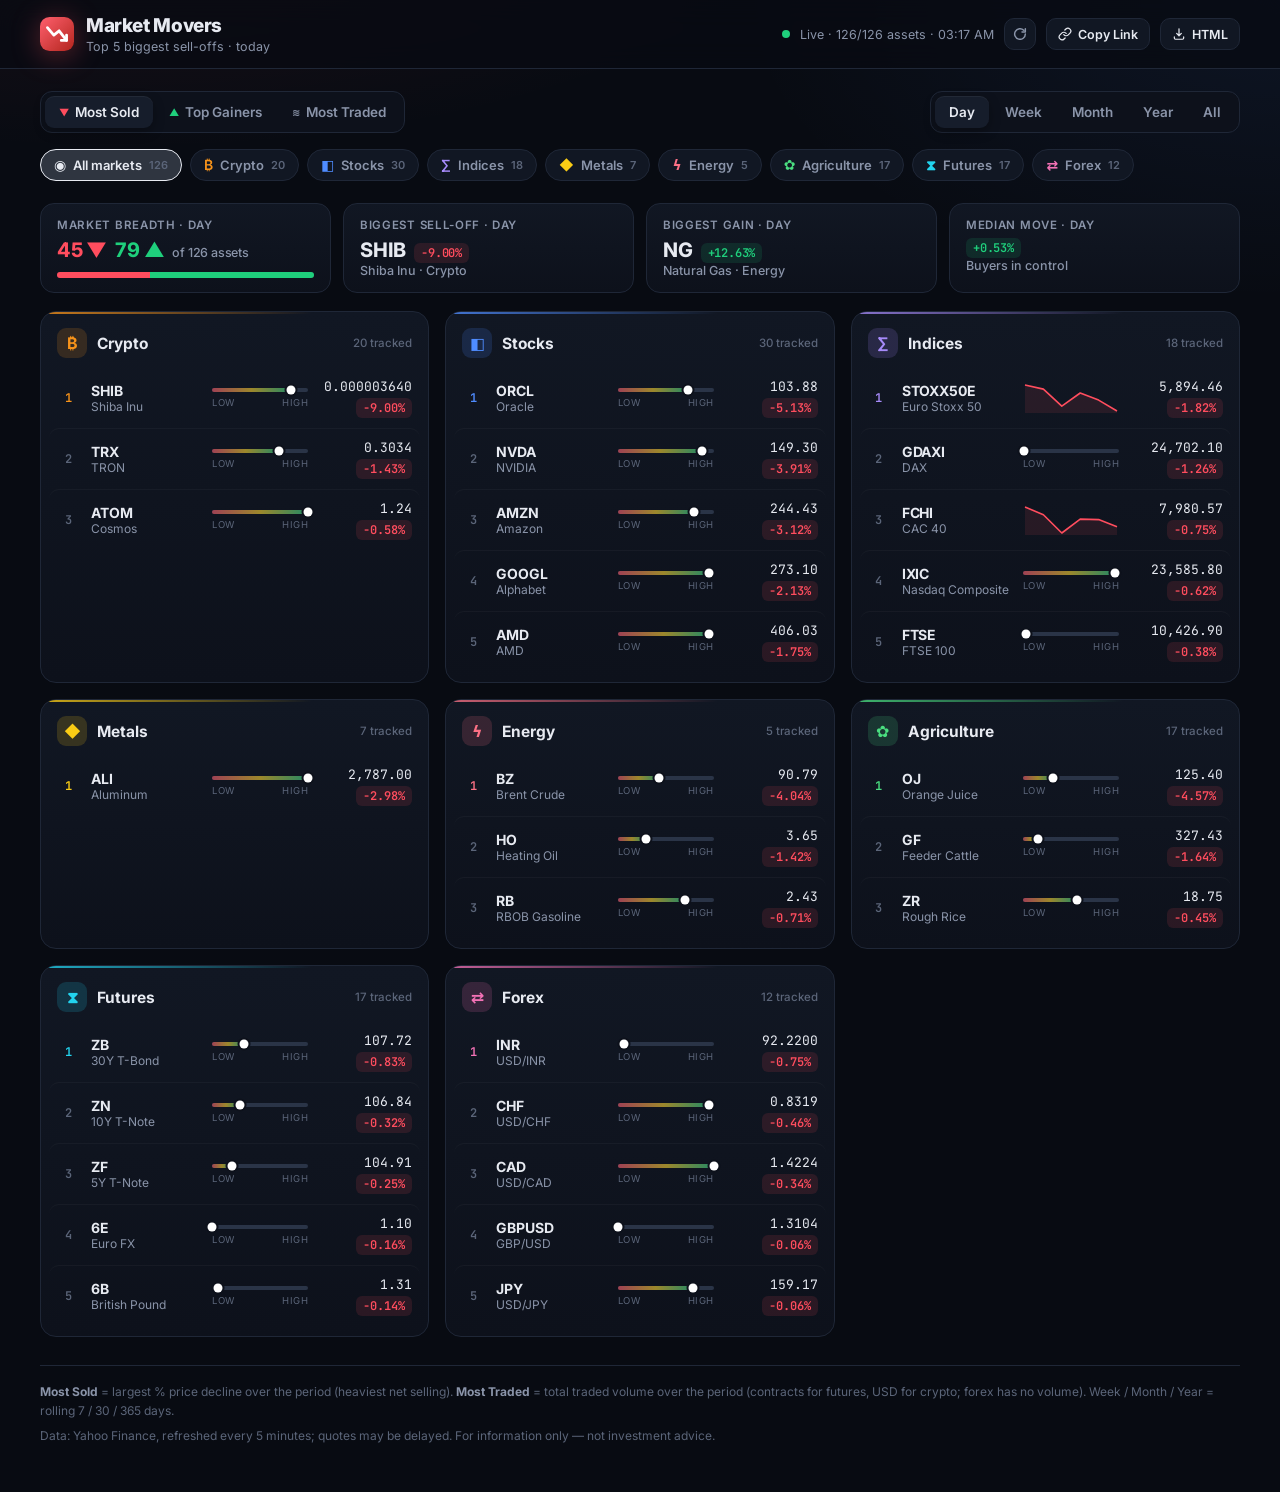
==== commit 58e7600c: "chore: refresh live market snapshot" ====
--- a/docs/index.html
+++ b/docs/index.html
@@ -349,7 +349,7 @@
     </div>
   </div>
 
-  <script id="embedded-data">window.__EMBEDDED_DATA__ = {"generatedAt":1795639680,"source":"yahoo","total":126,"categories":[{"id":"crypto","label":"Crypto","icon":"\u20bf","color":"#f7931a"},{"id":"stocks","label":"Stocks","icon":"\u25e7","color":"#4f8cff"},{"id":"indices","label":"Indices","icon":"\u2211","color":"#a78bfa"},{"id":"metals","label":"Metals","icon":"\u25c6","color":"#facc15"},{"id":"energy","label":"Energy","icon":"\u03df","color":"#fb7185"},{"id":"agriculture","label":"Agriculture","icon":"\u273f","color":"#4ade80"},{"id":"futures","label":"Futures","icon":"\u29d7","color":"#22d3ee"},{"id":"forex","label":"Forex","icon":"\u21c4","color":"#f472b6"}],"assets":[{"symbol":"BTC-USD","name":"Bitcoin","category":"crypto","currency":"USD","exchange":"CCC","price":59971.8,"marketTime":1795639672,"dayLow":57294.2,"dayHigh":60180.5,"yearLow":58558.9,"yearHigh":96929.3,"changes":{"1D":0.3749,"1W":-4.7875,"1M":-25.0415,"1Y":-31.3368},"volumes":{"1D":38774505472,"1W":295252932531,"1M":973423098334,"1Y":12947822359522},"series":{"t":[1763510400,1763596800,1763683200,1763769600,1763856000,1763942400,1764028800,1764115200,1764201600,1764288000,1764374400,1764460800,1764547200,1764633600,1764720000,1764806400,1764892800,1764979200,1765065600,1765152000,1765238400,1765324800,1765411200,1765497600,1765584000,1765670400,1765756800,1765843200,1765929600,1766016000,1766102400,1766188800,1766275200,1766361600,1766448000,1766534400,1766620800,1766707200,1766793600,1766880000,1766966400,1767052800,1767139200,1767225600,1767312000,1767398400,1767484800,1767571200,1767657600,1767744000,1767830400,1767916800,1768003200,1768089600,1768176000,1768262400,1768348800,1768435200,1768521600,1768608000,1768694400,1768780800,1768867200,1768953600,1769040000,1769126400,1769212800,1769299200,1769385600,1769472000,1769558400,1769644800,1769731200,1769817600,1769904000,1769990400,1770076800,1770163200,1770249600,1770336000,1770422400,1770508800,1770595200,1770681600,1770768000,1770854400,1770940800,1771027200,1771113600,1771200000,1771286400,1771372800,1771459200,1771545600,1771632000,1771718400,1771804800,1771891200,1771977600,1772064000,1772150400,1772236800,1772323200,1772409600,1772496000,1772582400,1772668800,1772755200,1772841600,1772928000,1773014400,1773100800,1773187200,1773273600,1773360000,1773446400,1773532800,1773619200,1773705600,1773792000,1773878400,1773964800,1774051200,1774137600,1774224000,1774310400,1774396800,1774483200,1774569600,1774656000,1774742400,1774828800,1774915200,1775001600,1775088000,1775174400,1775260800,1775347200,1775433600,1775520000,1775606400,1775692800,1775779200,1775865600,1775952000,1776038400,1776124800,1776211200,1776297600,1776384000,1776470400,1776556800,1776643200,1776729600,1776816000,1776902400,1776988800,1777075200,1777161600,1777248000,1777334400,1777420800,1777507200,1777593600,1777680000,1777766400,1777852800,1777939200,1778025600,1778112000,1778198400,1778284800,1778371200,1778457600,1778544000,1778630400,1778716800,1778803200,1778889600,1778976000,1779062400,1779148800,1779235200,1779321600,1779408000,1779494400,1779580800,1779667200,1779753600,1779840000,1779926400,1780012800,1780099200,1780185600,1780272000,1780358400,1780444800,1780531200,1780617600,1780704000,1780790400,1780876800,1780963200,1781049600,1781136000,1781222400,1781308800,1781395200,1781481600,1781568000,1781654400,1781740800,1781827200,1781913600,1782000000,1782086400,1782172800,1782259200,1782345600,1782432000,1782518400,1782604800,1782691200,1782777600,1782864000,1782950400,1783036800,1783123200,1783209600,1783296000,1783382400,1783468800,1783555200,1783641600,1783728000,1783814400,1783900800,1783987200,1784073600,1784160000,1784246400,1784332800,1784419200,1784505600,1784592000,1784678400,1784764800,1784851200,1784937600,1785024000,1785110400,1785196800,1785283200,1785369600,1785456000,1785542400,1785628800,1785715200,1785801600,1785888000,1785974400,1786060800,1786147200,1786233600,1786320000,1786406400,1786492800,1786579200,1786665600,1786752000,1786838400,1786924800,1787011200,1787097600,1787184000,1787270400,1787356800,1787443200,1787529600,1787616000,1787702400,1787788800,1787875200,1787961600,1788048000,1788134400,1788220800,1788307200,1788393600,1788480000,1788566400,1788652800,1788739200,1788825600,1788912000,1788998400,1789084800,1789171200,1789257600,1789344000,1789430400,1789516800,1789603200,1789689600,1789776000,1789862400,1789948800,1790035200,1790121600,1790208000,1790294400,1790380800,1790467200,1790553600,1790640000,1790726400,1790812800,1790899200,1790985600,1791072000,1791158400,1791244800,1791331200,1791417600,1791504000,1791590400,1791676800,1791763200,1791849600,1791936000,1792022400,1792108800,1792195200,1792281600,1792368000,1792454400,1792540800,1792627200,1792713600,1792800000,1792886400,1792972800,1793059200,1793145600,1793232000,1793318400,1793404800,1793491200,1793577600,1793664000,1793750400,1793836800,1793923200,1794009600,1794096000,1794182400,1794268800,1794355200,1794441600,1794528000,1794614400,1794700800,1794787200,1794873600,1794960000,1795046400,1795132800,1795219200,1795305600,1795392000,1795478400,1795564800],"c":[91466.0,86631.9,85090.7,84648.4,86805.0,88270.6,87341.9,90518.4,91285.4,90919.3,90851.8,90394.3,86321.6,91350.2,93527.8,92141.6,89387.8,89272.4,90405.6,90640.2,92691.7,92020.9,92511.3,90270.4,90298.7,88175.2,86419.8,87844.0,86143.8,85462.5,88103.4,88344.0,88621.8,88490.0,87414.0,87612.0,87234.7,87301.4,87802.2,87835.8,87138.1,88430.1,87508.8,88732.0,89944.7,90603.2,91413.5,93882.6,93729.0,91308.1,91027.1,90513.1,90386.6,90827.5,91193.0,95321.8,96929.3,95551.2,95525.1,95099.9,93634.4,92553.6,88310.9,89377.0,89462.5,89503.9,89110.7,86572.2,88267.1,89102.6,89184.6,84561.6,84128.7,78621.1,76974.4,78688.8,75633.5,73019.7,62702.1,70555.4,69282.0,70264.7,70120.8,68794.0,66992.0,66221.8,68857.8,69767.6,68788.2,68843.2,67494.2,66425.3,66957.5,68005.4,68003.8,67659.4,64616.7,64080.0,67960.1,67453.8,65881.8,66995.9,65738.1,68775.9,68293.6,72710.6,70841.1,68136.5,67272.6,65969.8,68402.4,69926.9,70204.9,70493.5,70968.3,71214.6,72789.9,74861.1,73922.5,71245.6,69912.8,70522.6,68711.5,67845.2,70914.9,70517.9,71309.9,68791.6,66338.4,66319.7,65954.9,66691.4,68233.3,68078.6,66888.6,66931.1,67290.5,68981.9,68859.8,71940.7,71123.4,71767.8,72979.0,73054.3,70753.4,74484.6,74181.6,74805.1,75152.1,77126.9,75726.2,73856.4,75872.5,76352.8,78203.1,78269.0,77455.3,77612.0,78657.5,77366.6,76350.7,75776.1,76304.3,78179.0,78657.2,78538.2,79827.9,80927.1,81427.5,80010.0,80186.8,80664.4,82138.9,81728.3,80477.5,79277.1,81051.2,79065.7,78131.4,77429.4,76954.2,76750.9,77457.8,77539.2,75488.2,76673.4,76981.1,77279.9,75825.7,74344.7,73536.6,73372.5,73754.8,73579.7,71319.8,66703.7,64014.4,63801.6,60922.7,60867.4,63239.5,63090.6,61643.8,61449.3,63561.1,63543.2,64421.3,65710.4,66289.5,65600.6,64418.4,62896.5,63540.8,64239.7,63237.5,63952.1,62668.0,60995.1,59721.7,60016.4,59940.1,59532.3,60138.4,58558.9,60003.8,61485.3,62544.2,63088.3,63547.9,63995.0,63297.4,62257.6,63193.1,64127.1,63802.0,63758.2,62239.1,64956.1,64712.4,63789.3,63899.5,64796.6,64690.8,65230.0,66505.1,66100.8,65044.8,64098.5,64311.8,65340.3,63724.9,63871.4,63908.2,64725.3,62813.7,62763.3,63482.0,63460.9,64056.0,64597.5,64262.1,64880.2,64904.7,64844.9,63910.6,63551.9,63402.4,63402.2,62975.6,63024.3,62818.7,64506.3,64680.7,69266.2,73032.8,78335.2,77083.4,77755.3,78964.5,78565.0,79027.4,80257.5,77830.3,78245.8,77667.6,78548.6,77403.6,77300.5,81271.7,79672.0,79823.9,80350.0,79115.9,78438.6,78259.5,76568.1,77173.8,77270.5,76838.2,78163.4,75612.5,76150.3,76403.8,80901.5,81233.7,81142.6,86602.9,86172.3,84383.0,84379.1,84034.9,84406.5,84458.1,83502.6,83622.4,83553.9,84853.1,84497.2,84763.6,86480.3,85786.6,85557.6,83275.9,81676.3,82546.3,82912.2,83679.5,81762.6,83095.1,81562.5,82141.5,81500.8,81382.1,82017.6,81853.5,82941.0,84012.0,81311.9,81074.2,80790.8,80024.0,80006.7,80805.1,81267.6,77775.1,77198.2,77434.8,78248.5,76677.3,77345.0,80405.3,75942.1,75746.9,75747.6,74584.6,75223.1,73720.1,73964.5,71343.0,68249.3,64128.1,65305.1,64855.8,64893.9,62987.3,61901.8,58799.0,60094.1,61161.9,61211.0,59747.8,59971.8]}},{"symbol":"ETH-USD","name":"Ethereum","category":"crypto","currency":"USD","exchange":"CCC","price":1682.8,"marketTime":1795639677,"dayLow":1608.66,"dayHigh":1692.58,"yearLow":1564.82,"yearHigh":3354.72,"changes":{"1D":0.3043,"1W":-5.181,"1M":-27.4743,"1Y":-43.109},"volumes":{"1D":13189882880,"1W":100402884098,"1M":377265825734,"1Y":6114381210845},"series":{"t":[1763510400,1763596800,1763683200,1763769600,1763856000,1763942400,1764028800,1764115200,1764201600,1764288000,1764374400,1764460800,1764547200,1764633600,1764720000,1764806400,1764892800,1764979200,1765065600,1765152000,1765238400,1765324800,1765411200,1765497600,1765584000,1765670400,1765756800,1765843200,1765929600,1766016000,1766102400,1766188800,1766275200,1766361600,1766448000,1766534400,1766620800,1766707200,1766793600,1766880000,1766966400,1767052800,1767139200,1767225600,1767312000,1767398400,1767484800,1767571200,1767657600,1767744000,1767830400,1767916800,1768003200,1768089600,1768176000,1768262400,1768348800,1768435200,1768521600,1768608000,1768694400,1768780800,1768867200,1768953600,1769040000,1769126400,1769212800,1769299200,1769385600,1769472000,1769558400,1769644800,1769731200,1769817600,1769904000,1769990400,1770076800,1770163200,1770249600,1770336000,1770422400,1770508800,1770595200,1770681600,1770768000,1770854400,1770940800,1771027200,1771113600,1771200000,1771286400,1771372800,1771459200,1771545600,1771632000,1771718400,1771804800,1771891200,1771977600,1772064000,1772150400,1772236800,1772323200,1772409600,1772496000,1772582400,1772668800,1772755200,1772841600,1772928000,1773014400,1773100800,1773187200,1773273600,1773360000,1773446400,1773532800,1773619200,1773705600,1773792000,1773878400,1773964800,1774051200,1774137600,1774224000,1774310400,1774396800,1774483200,1774569600,1774656000,1774742400,1774828800,1774915200,1775001600,1775088000,1775174400,1775260800,1775347200,1775433600,1775520000,1775606400,1775692800,1775779200,1775865600,1775952000,1776038400,1776124800,1776211200,1776297600,1776384000,1776470400,1776556800,1776643200,1776729600,1776816000,1776902400,1776988800,1777075200,1777161600,1777248000,1777334400,1777420800,1777507200,1777593600,1777680000,1777766400,1777852800,1777939200,1778025600,1778112000,1778198400,1778284800,1778371200,1778457600,1778544000,1778630400,1778716800,1778803200,1778889600,1778976000,1779062400,1779148800,1779235200,1779321600,1779408000,1779494400,1779580800,1779667200,1779753600,1779840000,1779926400,1780012800,1780099200,1780185600,1780272000,1780358400,1780444800,1780531200,1780617600,1780704000,1780790400,1780876800,1780963200,1781049600,1781136000,1781222400,1781308800,1781395200,1781481600,1781568000,1781654400,1781740800,1781827200,1781913600,1782000000,1782086400,1782172800,1782259200,1782345600,1782432000,1782518400,1782604800,1782691200,1782777600,1782864000,1782950400,1783036800,1783123200,1783209600,1783296000,1783382400,1783468800,1783555200,1783641600,1783728000,1783814400,1783900800,1783987200,1784073600,1784160000,1784246400,1784332800,1784419200,1784505600,1784592000,1784678400,1784764800,1784851200,1784937600,1785024000,1785110400,1785196800,1785283200,1785369600,1785456000,1785542400,1785628800,1785715200,1785801600,1785888000,1785974400,1786060800,1786147200,1786233600,1786320000,1786406400,1786492800,1786579200,1786665600,1786752000,1786838400,1786924800,1787011200,1787097600,1787184000,1787270400,1787356800,1787443200,1787529600,1787616000,1787702400,1787788800,1787875200,1787961600,1788048000,1788134400,1788220800,1788307200,1788393600,1788480000,1788566400,1788652800,1788739200,1788825600,1788912000,1788998400,1789084800,1789171200,1789257600,1789344000,1789430400,1789516800,1789603200,1789689600,1789776000,1789862400,1789948800,1790035200,1790121600,1790208000,1790294400,1790380800,1790467200,1790553600,1790640000,1790726400,1790812800,1790899200,1790985600,1791072000,1791158400,1791244800,1791331200,1791417600,1791504000,1791590400,1791676800,1791763200,1791849600,1791936000,1792022400,1792108800,1792195200,1792281600,1792368000,1792454400,1792540800,1792627200,1792713600,1792800000,1792886400,1792972800,1793059200,1793145600,1793232000,1793318400,1793404800,1793491200,1793577600,1793664000,1793750400,1793836800,1793923200,1794009600,1794096000,1794182400,1794268800,1794355200,1794441600,1794528000,1794614400,1794700800,1794787200,1794873600,1794960000,1795046400,1795132800,1795219200,1795305600,1795392000,1795478400,1795564800],"c":[3023.07,2831.78,2765.7,2767.61,2801.68,2952.71,2957.94,3027.81,3014.54,3032.3,2991.69,2992.11,2800.19,2997.94,3191.57,3134.32,3024.43,3040.21,3061.3,3125.2,3321.11,3325.39,3237.06,3084.17,3116.7,3060.59,2964.18,2964.18,2831.4,2827.07,2977.97,2977.58,3001.61,3006.07,2963.37,2945.59,2903.58,2925.75,2948.0,2948.57,2934.54,2971.42,2967.04,3000.39,3124.42,3125.92,3140.71,3226.13,3295.95,3166.84,3104.38,3083.05,3082.4,3118.89,3092.33,3322.1,3354.72,3317.1,3295.48,3308.86,3281.16,3186.62,2935.61,2978.9,2949.63,2953.26,2948.74,2815.9,2926.46,3022.21,3006.61,2818.23,2702.38,2445.09,2267.96,2344.36,2227.56,2143.5,1821.68,2063.39,2090.55,2088.76,2103.57,2019.5,1940.62,1946.94,2048.53,2086.01,1966.04,1997.92,1992.19,1953.97,1948.2,1969.02,1973.74,1957.81,1855.5,1852.97,2054.63,2026.79,1930.76,1965.05,1939.07,2027.27,1982.77,2126.51,2071.61,1978.75,1969.46,1936.6,1992.94,2037.12,2051.57,2073.14,2092.56,2097.09,2177.48,2351.18,2318.05,2203.67,2137.42,2146.5,2076.69,2053.05,2152.15,2155.7,2168.02,2059.58,1991.27,1992.69,1982.56,2023.51,2104.71,2138.74,2056.85,2053.39,2065.35,2109.0,2107.76,2241.81,2190.34,2189.14,2245.15,2285.39,2192.2,2370.71,2323.31,2359.44,2348.65,2421.07,2351.1,2264.92,2315.21,2327.97,2376.09,2331.51,2315.69,2318.83,2369.73,2303.06,2289.42,2253.42,2256.25,2295.09,2316.23,2321.64,2346.4,2361.18,2350.8,2291.11,2306.97,2326.73,2369.04,2339.36,2274.64,2257.58,2280.93,2223.33,2179.75,2127.65,2128.52,2109.96,2126.98,2131.41,2064.64,2115.95,2097.99,2111.37,2070.86,2022.2,2007.55,2011.98,2019.46,2004.34,2003.22,1857.72,1811.73,1769.58,1580.86,1568.77,1686.4,1690.15,1637.71,1620.14,1672.28,1665.13,1680.21,1724.61,1794.96,1790.4,1747.89,1709.53,1710.98,1739.3,1704.58,1726.51,1665.44,1619.92,1564.82,1576.62,1571.59,1570.36,1610.21,1569.58,1608.96,1698.17,1756.52,1779.03,1783.01,1797.57,1768.51,1742.68,1744.48,1795.69,1788.1,1805.79,1773.5,1889.48,1916.94,1863.19,1840.99,1861.39,1871.51,1903.76,1928.38,1933.49,1877.1,1860.18,1873.22,1953.41,1890.61,1919.95,1908.52,1917.37,1860.35,1843.42,1882.52,1858.26,1868.39,1906.53,1902.06,1913.28,1915.53,1908.68,1871.28,1881.37,1878.14,1883.99,1880.65,1880.91,1873.94,1912.2,1916.46,2251.46,2326.38,2515.28,2424.25,2463.82,2481.83,2443.16,2506.26,2510.41,2442.54,2457.69,2417.94,2466.82,2417.84,2391.5,2508.02,2456.08,2480.74,2514.55,2490.96,2484.94,2466.91,2437.1,2514.73,2525.94,2477.02,2514.41,2399.09,2416.12,2447.11,2611.35,2631.96,2643.0,2776.47,2752.63,2684.69,2687.3,2690.48,2695.21,2686.93,2688.67,2676.72,2683.68,2705.54,2668.15,2687.26,2726.51,2711.03,2697.52,2573.53,2471.91,2485.54,2504.03,2534.7,2444.36,2496.63,2418.21,2440.48,2419.77,2399.8,2408.74,2404.82,2446.73,2470.77,2386.19,2384.08,2355.95,2326.92,2320.28,2347.73,2357.62,2249.5,2241.05,2252.75,2273.05,2248.89,2272.73,2422.31,2234.48,2235.05,2236.32,2120.98,2131.5,2050.18,2055.88,2016.83,1927.59,1769.12,1835.5,1819.28,1822.96,1774.75,1755.19,1619.43,1682.2,1721.08,1708.85,1677.69,1682.8]}},{"symbol":"SOL-USD","name":"Solana","category":"crypto","currency":"USD","exchange":"CCC","price":70.21,"marketTime":1795639671,"dayLow":66.2194,"dayHigh":70.7987,"yearLow":62.1898,"yearHigh":146.753,"changes":{"1D":0.8246,"1W":-4.6356,"1M":-30.316,"1Y":-49.4496},"volumes":{"1D":3032657408,"1W":21545832674,"1M":88784144936,"1Y":1298506066181},"series":{"t":[1763510400,1763596800,1763683200,1763769600,1763856000,1763942400,1764028800,1764115200,1764201600,1764288000,1764374400,1764460800,1764547200,1764633600,1764720000,1764806400,1764892800,1764979200,1765065600,1765152000,1765238400,1765324800,1765411200,1765497600,1765584000,1765670400,1765756800,1765843200,1765929600,1766016000,1766102400,1766188800,1766275200,1766361600,1766448000,1766534400,1766620800,1766707200,1766793600,1766880000,1766966400,1767052800,1767139200,1767225600,1767312000,1767398400,1767484800,1767571200,1767657600,1767744000,1767830400,1767916800,1768003200,1768089600,1768176000,1768262400,1768348800,1768435200,1768521600,1768608000,1768694400,1768780800,1768867200,1768953600,1769040000,1769126400,1769212800,1769299200,1769385600,1769472000,1769558400,1769644800,1769731200,1769817600,1769904000,1769990400,1770076800,1770163200,1770249600,1770336000,1770422400,1770508800,1770595200,1770681600,1770768000,1770854400,1770940800,1771027200,1771113600,1771200000,1771286400,1771372800,1771459200,1771545600,1771632000,1771718400,1771804800,1771891200,1771977600,1772064000,1772150400,1772236800,1772323200,1772409600,1772496000,1772582400,1772668800,1772755200,1772841600,1772928000,1773014400,1773100800,1773187200,1773273600,1773360000,1773446400,1773532800,1773619200,1773705600,1773792000,1773878400,1773964800,1774051200,1774137600,1774224000,1774310400,1774396800,1774483200,1774569600,1774656000,1774742400,1774828800,1774915200,1775001600,1775088000,1775174400,1775260800,1775347200,1775433600,1775520000,1775606400,1775692800,1775779200,1775865600,1775952000,1776038400,1776124800,1776211200,1776297600,1776384000,1776470400,1776556800,1776643200,1776729600,1776816000,1776902400,1776988800,1777075200,1777161600,1777248000,1777334400,1777420800,1777507200,1777593600,1777680000,1777766400,1777852800,1777939200,1778025600,1778112000,1778198400,1778284800,1778371200,1778457600,1778544000,1778630400,1778716800,1778803200,1778889600,1778976000,1779062400,1779148800,1779235200,1779321600,1779408000,1779494400,1779580800,1779667200,1779753600,1779840000,1779926400,1780012800,1780099200,1780185600,1780272000,1780358400,1780444800,1780531200,1780617600,1780704000,1780790400,1780876800,1780963200,1781049600,1781136000,1781222400,1781308800,1781395200,1781481600,1781568000,1781654400,1781740800,1781827200,1781913600,1782000000,1782086400,1782172800,1782259200,1782345600,1782432000,1782518400,1782604800,1782691200,1782777600,1782864000,1782950400,1783036800,1783123200,1783209600,1783296000,1783382400,1783468800,1783555200,1783641600,1783728000,1783814400,1783900800,1783987200,1784073600,1784160000,1784246400,1784332800,1784419200,1784505600,1784592000,1784678400,1784764800,1784851200,1784937600,1785024000,1785110400,1785196800,1785283200,1785369600,1785456000,1785542400,1785628800,1785715200,1785801600,1785888000,1785974400,1786060800,1786147200,1786233600,1786320000,1786406400,1786492800,1786579200,1786665600,1786752000,1786838400,1786924800,1787011200,1787097600,1787184000,1787270400,1787356800,1787443200,1787529600,1787616000,1787702400,1787788800,1787875200,1787961600,1788048000,1788134400,1788220800,1788307200,1788393600,1788480000,1788566400,1788652800,1788739200,1788825600,1788912000,1788998400,1789084800,1789171200,1789257600,1789344000,1789430400,1789516800,1789603200,1789689600,1789776000,1789862400,1789948800,1790035200,1790121600,1790208000,1790294400,1790380800,1790467200,1790553600,1790640000,1790726400,1790812800,1790899200,1790985600,1791072000,1791158400,1791244800,1791331200,1791417600,1791504000,1791590400,1791676800,1791763200,1791849600,1791936000,1792022400,1792108800,1792195200,1792281600,1792368000,1792454400,1792540800,1792627200,1792713600,1792800000,1792886400,1792972800,1793059200,1793145600,1793232000,1793318400,1793404800,1793491200,1793577600,1793664000,1793750400,1793836800,1793923200,1794009600,1794096000,1794182400,1794268800,1794355200,1794441600,1794528000,1794614400,1794700800,1794787200,1794873600,1794960000,1795046400,1795132800,1795219200,1795305600,1795392000,1795478400,1795564800],"c":[136.767,133.517,128.501,127.551,130.705,138.371,138.891,143.012,140.846,137.39,136.082,133.565,126.709,138.674,144.898,139.015,133.323,132.348,132.094,133.278,137.902,136.469,136.372,132.324,133.247,129.481,127.757,129.251,123.12,119.57,126.193,125.809,125.992,125.801,123.857,122.459,119.947,122.196,124.648,125.199,123.125,124.931,124.484,126.761,132.134,133.298,133.9,137.99,141.098,136.313,138.293,135.756,135.727,139.49,139.136,145.361,146.753,142.332,144.86,143.726,137.995,133.339,125.706,129.379,128.288,127.362,127.054,118.773,124.14,127.055,125.118,117.606,117.363,105.442,100.851,104.471,97.5639,92.0293,78.1874,87.4648,87.6398,87.0441,86.7018,82.9155,79.2542,78.3484,84.3225,88.1608,86.0051,86.4288,85.1976,81.5669,82.3932,84.6351,85.2111,82.791,77.7533,79.0365,87.9156,85.9091,81.9515,84.3662,83.5777,86.6345,87.0198,90.8343,88.6911,84.6818,83.18,81.6246,84.9362,85.8382,86.5649,86.8678,88.1533,88.0707,92.2518,96.2237,94.706,90.0657,88.9178,89.8536,87.4654,86.1283,91.4241,90.8224,91.7082,86.4439,83.0188,82.0156,81.4224,82.4441,83.1065,81.1953,78.9513,80.3685,80.8084,81.8545,80.1516,85.648,82.5817,83.2977,84.8285,84.9488,81.5352,86.6566,83.7746,84.9193,88.9942,88.8742,86.2027,83.5809,85.333,86.0295,86.9158,86.1411,86.2319,86.1512,86.9704,84.8178,84.039,83.0269,83.0238,83.7235,84.2766,83.8996,84.0899,86.3192,89.145,88.4048,91.9498,93.1455,96.427,97.3502,94.2843,91.0855,92.1487,89.2004,86.5365,85.173,85.2969,84.2086,86.0419,87.1562,84.3071,85.6585,85.2497,85.0105,83.5865,82.3681,81.9854,81.9325,82.5473,82.2983,81.087,74.1429,71.6124,68.7189,63.4869,62.1898,66.3106,66.795,64.9621,63.161,66.822,66.7493,68.8728,71.1662,73.9793,73.4138,71.931,69.6265,69.7206,73.1727,72.4182,71.9082,69.6437,67.9825,67.5741,71.8354,70.4107,71.3129,74.9468,73.5233,77.3837,80.644,82.2801,81.6496,81.423,81.9152,80.6487,77.787,78.0455,78.0666,76.8242,76.8738,74.8614,77.7624,77.2641,75.272,75.0116,75.4609,76.3553,77.7919,78.1086,77.9063,75.8598,73.8799,74.4286,76.6022,74.1418,73.6991,73.5972,74.468,72.7897,71.8663,73.4488,73.4737,73.7178,73.9614,72.5765,73.6427,75.9722,76.2121,75.9452,76.1951,75.5255,76.1773,75.3273,75.2723,74.539,75.9441,77.0312,85.3745,87.6369,93.6536,93.9125,95.4422,98.5617,96.6035,102.167,109.208,104.127,105.652,101.877,102.997,99.9869,100.386,103.978,101.949,103.188,106.448,103.866,103.325,101.608,98.6899,102.396,101.786,99.2458,102.495,96.8884,98.6419,101.603,112.599,111.015,111.133,118.75,118.507,114.975,117.009,122.01,121.426,122.059,118.837,119.055,117.995,118.398,118.615,119.645,121.529,120.751,120.788,116.223,109.442,109.139,110.034,111.241,105.559,106.728,104.074,105.331,104.297,103.312,104.025,104.926,106.422,106.794,103.542,102.78,102.272,101.223,100.755,101.255,102.307,95.4941,96.2188,95.3482,94.4546,91.8355,92.919,95.4884,89.1434,90.0594,89.6687,86.2428,86.5493,83.2603,83.3211,81.6607,78.0961,70.1769,72.6789,71.5053,75.1052,73.6228,73.066,68.7475,70.2152,70.5701,71.9818,69.6358,70.21]}},{"symbol":"BNB-USD","name":"BNB","category":"crypto","currency":"USD","exchange":"CCC","price":551.89,"marketTime":1795639670,"dayLow":527.648,"dayHigh":553.529,"yearLow":539.003,"yearHigh":949.109,"changes":{"1D":0.7576,"1W":-5.2529,"1M":-25.563,"1Y":-35.9837},"volumes":{"1D":652283904,"1W":7573488746,"1M":40815336547,"1Y":595633419276},"series":{"t":[1763510400,1763596800,1763683200,1763769600,1763856000,1763942400,1764028800,1764115200,1764201600,1764288000,1764374400,1764460800,1764547200,1764633600,1764720000,1764806400,1764892800,1764979200,1765065600,1765152000,1765238400,1765324800,1765411200,1765497600,1765584000,1765670400,1765756800,1765843200,1765929600,1766016000,1766102400,1766188800,1766275200,1766361600,1766448000,1766534400,1766620800,1766707200,1766793600,1766880000,1766966400,1767052800,1767139200,1767225600,1767312000,1767398400,1767484800,1767571200,1767657600,1767744000,1767830400,1767916800,1768003200,1768089600,1768176000,1768262400,1768348800,1768435200,1768521600,1768608000,1768694400,1768780800,1768867200,1768953600,1769040000,1769126400,1769212800,1769299200,1769385600,1769472000,1769558400,1769644800,1769731200,1769817600,1769904000,1769990400,1770076800,1770163200,1770249600,1770336000,1770422400,1770508800,1770595200,1770681600,1770768000,1770854400,1770940800,1771027200,1771113600,1771200000,1771286400,1771372800,1771459200,1771545600,1771632000,1771718400,1771804800,1771891200,1771977600,1772064000,1772150400,1772236800,1772323200,1772409600,1772496000,1772582400,1772668800,1772755200,1772841600,1772928000,1773014400,1773100800,1773187200,1773273600,1773360000,1773446400,1773532800,1773619200,1773705600,1773792000,1773878400,1773964800,1774051200,1774137600,1774224000,1774310400,1774396800,1774483200,1774569600,1774656000,1774742400,1774828800,1774915200,1775001600,1775088000,1775174400,1775260800,1775347200,1775433600,1775520000,1775606400,1775692800,1775779200,1775865600,1775952000,1776038400,1776124800,1776211200,1776297600,1776384000,1776470400,1776556800,1776643200,1776729600,1776816000,1776902400,1776988800,1777075200,1777161600,1777248000,1777334400,1777420800,1777507200,1777593600,1777680000,1777766400,1777852800,1777939200,1778025600,1778112000,1778198400,1778284800,1778371200,1778457600,1778544000,1778630400,1778716800,1778803200,1778889600,1778976000,1779062400,1779148800,1779235200,1779321600,1779408000,1779494400,1779580800,1779667200,1779753600,1779840000,1779926400,1780012800,1780099200,1780185600,1780272000,1780358400,1780444800,1780531200,1780617600,1780704000,1780790400,1780876800,1780963200,1781049600,1781136000,1781222400,1781308800,1781395200,1781481600,1781568000,1781654400,1781740800,1781827200,1781913600,1782000000,1782086400,1782172800,1782259200,1782345600,1782432000,1782518400,1782604800,1782691200,1782777600,1782864000,1782950400,1783036800,1783123200,1783209600,1783296000,1783382400,1783468800,1783555200,1783641600,1783728000,1783814400,1783900800,1783987200,1784073600,1784160000,1784246400,1784332800,1784419200,1784505600,1784592000,1784678400,1784764800,1784851200,1784937600,1785024000,1785110400,1785196800,1785283200,1785369600,1785456000,1785542400,1785628800,1785715200,1785801600,1785888000,1785974400,1786060800,1786147200,1786233600,1786320000,1786406400,1786492800,1786579200,1786665600,1786752000,1786838400,1786924800,1787011200,1787097600,1787184000,1787270400,1787356800,1787443200,1787529600,1787616000,1787702400,1787788800,1787875200,1787961600,1788048000,1788134400,1788220800,1788307200,1788393600,1788480000,1788566400,1788652800,1788739200,1788825600,1788912000,1788998400,1789084800,1789171200,1789257600,1789344000,1789430400,1789516800,1789603200,1789689600,1789776000,1789862400,1789948800,1790035200,1790121600,1790208000,1790294400,1790380800,1790467200,1790553600,1790640000,1790726400,1790812800,1790899200,1790985600,1791072000,1791158400,1791244800,1791331200,1791417600,1791504000,1791590400,1791676800,1791763200,1791849600,1791936000,1792022400,1792108800,1792195200,1792281600,1792368000,1792454400,1792540800,1792627200,1792713600,1792800000,1792886400,1792972800,1793059200,1793145600,1793232000,1793318400,1793404800,1793491200,1793577600,1793664000,1793750400,1793836800,1793923200,1794009600,1794096000,1794182400,1794268800,1794355200,1794441600,1794528000,1794614400,1794700800,1794787200,1794873600,1794960000,1795046400,1795132800,1795219200,1795305600,1795392000,1795478400,1795564800],"c":[895.62,866.344,830.079,833.351,843.225,864.421,862.108,891.753,895.56,887.647,873.69,877.577,827.405,877.035,921.754,900.066,884.218,890.545,894.022,897.604,898.81,894.651,886.167,881.868,897.43,877.807,858.545,874.899,842.93,829.301,855.943,853.586,857.889,857.857,843.771,846.26,829.424,834.152,844.555,858.829,851.188,860.554,863.257,863.055,880.844,878.639,894.384,910.788,917.507,899.414,891.754,895.469,906.112,902.751,905.418,942.46,949.109,930.878,937.532,947.045,932.591,922.495,884.675,882.558,886.972,890.766,886.18,864.727,878.745,897.666,901.349,867.098,857.259,780.485,758.457,774.579,753.578,697.862,606.543,657.422,647.35,640.254,635.954,619.57,607.187,613.711,619.084,633.345,614.638,626.571,617.562,604.524,607.16,625.664,625.898,614.407,595.865,584.11,629.073,625.913,613.97,617.246,618.107,637.24,633.831,657.817,647.626,627.273,620.066,612.039,634.5,641.879,651.478,652.135,655.882,657.832,673.701,679.355,668.781,652.059,639.266,642.183,630.134,626.601,638.537,638.253,647.328,628.995,613.292,610.701,605.676,608.554,617.049,610.623,583.137,588.1,593.284,601.536,600.386,620.899,601.172,602.828,605.992,607.391,592.214,615.051,614.037,622.665,635.583,643.45,630.322,616.524,629.255,631.792,637.932,638.726,636.403,628.657,636.111,626.964,624.311,617.33,615.067,615.331,617.828,617.482,622.659,630.391,647.574,637.022,649.009,649.737,663.663,669.974,664.541,671.383,677.94,672.111,656.216,648.794,643.056,639.45,648.819,657.35,649.469,655.71,656.098,662.304,655.596,648.159,637.494,642.287,717.934,708.584,692.131,650.43,620.099,603.535,572.107,574.511,603.629,601.628,592.851,586.174,605.042,603.507,609.544,616.086,617.422,604.346,600.959,578.015,581.164,587.614,583.752,589.919,577.6,563.771,559.799,566.858,556.391,550.7,558.668,545.686,550.109,558.015,573.442,574.973,588.935,585.434,576.797,568.306,568.468,575.032,574.889,573.948,566.634,581.756,580.104,572.193,567.765,570.286,570.404,570.733,573.597,570.754,566.945,564.337,568.469,574.504,565.73,570.487,571.402,592.013,586.427,574.96,587.568,588.795,592.808,593.221,591.653,592.197,600.422,601.766,598.687,616.499,609.68,610.037,607.58,607.104,602.479,605.172,603.528,626.472,654.908,686.967,695.702,701.847,703.638,694.026,707.88,712.171,691.117,692.604,684.809,691.025,682.749,687.963,724.996,721.26,766.912,752.501,740.027,752.429,722.735,709.133,726.968,727.453,716.331,720.236,712.161,725.576,738.002,761.016,762.044,772.348,798.89,788.156,767.254,776.499,776.799,773.236,778.897,763.801,758.086,768.182,771.184,768.148,787.266,795.264,786.81,779.616,772.301,735.131,742.094,749.768,753.538,732.13,741.062,729.261,728.668,720.894,717.042,722.255,730.955,740.824,745.868,730.477,738.837,738.7,737.725,741.419,744.148,758.668,697.691,703.354,702.613,711.884,698.043,698.531,719.546,688.028,693.118,695.244,683.291,690.075,679.591,679.505,656.053,629.433,581.378,595.989,590.691,596.026,582.488,579.592,539.003,547.512,558.542,555.85,547.74,551.89]}},{"symbol":"XRP-USD","name":"XRP","category":"crypto","currency":"USD","exchange":"CCC","price":0.9359,"marketTime":1795639676,"dayLow":0.891479,"dayHigh":0.942727,"yearLow":0.909707,"yearHigh":2.3488,"changes":{"1D":1.2471,"1W":-3.3763,"1M":-28.3878,"1Y":-57.4309},"volumes":{"1D":2007913728,"1W":16058892642,"1M":67828167917,"1Y":939416843110},"series":{"t":[1763510400,1763596800,1763683200,1763769600,1763856000,1763942400,1764028800,1764115200,1764201600,1764288000,1764374400,1764460800,1764547200,1764633600,1764720000,1764806400,1764892800,1764979200,1765065600,1765152000,1765238400,1765324800,1765411200,1765497600,1765584000,1765670400,1765756800,1765843200,1765929600,1766016000,1766102400,1766188800,1766275200,1766361600,1766448000,1766534400,1766620800,1766707200,1766793600,1766880000,1766966400,1767052800,1767139200,1767225600,1767312000,1767398400,1767484800,1767571200,1767657600,1767744000,1767830400,1767916800,1768003200,1768089600,1768176000,1768262400,1768348800,1768435200,1768521600,1768608000,1768694400,1768780800,1768867200,1768953600,1769040000,1769126400,1769212800,1769299200,1769385600,1769472000,1769558400,1769644800,1769731200,1769817600,1769904000,1769990400,1770076800,1770163200,1770249600,1770336000,1770422400,1770508800,1770595200,1770681600,1770768000,1770854400,1770940800,1771027200,1771113600,1771200000,1771286400,1771372800,1771459200,1771545600,1771632000,1771718400,1771804800,1771891200,1771977600,1772064000,1772150400,1772236800,1772323200,1772409600,1772496000,1772582400,1772668800,1772755200,1772841600,1772928000,1773014400,1773100800,1773187200,1773273600,1773360000,1773446400,1773532800,1773619200,1773705600,1773792000,1773878400,1773964800,1774051200,1774137600,1774224000,1774310400,1774396800,1774483200,1774569600,1774656000,1774742400,1774828800,1774915200,1775001600,1775088000,1775174400,1775260800,1775347200,1775433600,1775520000,1775606400,1775692800,1775779200,1775865600,1775952000,1776038400,1776124800,1776211200,1776297600,1776384000,1776470400,1776556800,1776643200,1776729600,1776816000,1776902400,1776988800,1777075200,1777161600,1777248000,1777334400,1777420800,1777507200,1777593600,1777680000,1777766400,1777852800,1777939200,1778025600,1778112000,1778198400,1778284800,1778371200,1778457600,1778544000,1778630400,1778716800,1778803200,1778889600,1778976000,1779062400,1779148800,1779235200,1779321600,1779408000,1779494400,1779580800,1779667200,1779753600,1779840000,1779926400,1780012800,1780099200,1780185600,1780272000,1780358400,1780444800,1780531200,1780617600,1780704000,1780790400,1780876800,1780963200,1781049600,1781136000,1781222400,1781308800,1781395200,1781481600,1781568000,1781654400,1781740800,1781827200,1781913600,1782000000,1782086400,1782172800,1782259200,1782345600,1782432000,1782518400,1782604800,1782691200,1782777600,1782864000,1782950400,1783036800,1783123200,1783209600,1783296000,1783382400,1783468800,1783555200,1783641600,1783728000,1783814400,1783900800,1783987200,1784073600,1784160000,1784246400,1784332800,1784419200,1784505600,1784592000,1784678400,1784764800,1784851200,1784937600,1785024000,1785110400,1785196800,1785283200,1785369600,1785456000,1785542400,1785628800,1785715200,1785801600,1785888000,1785974400,1786060800,1786147200,1786233600,1786320000,1786406400,1786492800,1786579200,1786665600,1786752000,1786838400,1786924800,1787011200,1787097600,1787184000,1787270400,1787356800,1787443200,1787529600,1787616000,1787702400,1787788800,1787875200,1787961600,1788048000,1788134400,1788220800,1788307200,1788393600,1788480000,1788566400,1788652800,1788739200,1788825600,1788912000,1788998400,1789084800,1789171200,1789257600,1789344000,1789430400,1789516800,1789603200,1789689600,1789776000,1789862400,1789948800,1790035200,1790121600,1790208000,1790294400,1790380800,1790467200,1790553600,1790640000,1790726400,1790812800,1790899200,1790985600,1791072000,1791158400,1791244800,1791331200,1791417600,1791504000,1791590400,1791676800,1791763200,1791849600,1791936000,1792022400,1792108800,1792195200,1792281600,1792368000,1792454400,1792540800,1792627200,1792713600,1792800000,1792886400,1792972800,1793059200,1793145600,1793232000,1793318400,1793404800,1793491200,1793577600,1793664000,1793750400,1793836800,1793923200,1794009600,1794096000,1794182400,1794268800,1794355200,1794441600,1794528000,1794614400,1794700800,1794787200,1794873600,1794960000,1795046400,1795132800,1795219200,1795305600,1795392000,1795478400,1795564800],"c":[2.10762,1.99879,1.9504,1.94975,2.04626,2.22588,2.19854,2.22428,2.20082,2.18065,2.20338,2.16097,2.03092,2.15552,2.20191,2.09717,2.03761,2.03262,2.04342,2.07311,2.10842,2.04334,2.03551,2.00915,2.02399,1.97929,1.89867,1.93007,1.86184,1.80778,1.90739,1.9324,1.92201,1.90276,1.87282,1.86117,1.83184,1.84296,1.87285,1.86436,1.84772,1.87549,1.83997,1.87794,2.00582,2.01741,2.09002,2.3488,2.3069,2.16712,2.1221,2.09164,2.08802,2.07106,2.05255,2.1638,2.13974,2.07813,2.06822,2.06237,1.99266,1.98638,1.88958,1.94556,1.92167,1.91953,1.91313,1.83303,1.9035,1.91393,1.90873,1.80507,1.73243,1.64547,1.59134,1.62055,1.5742,1.51048,1.21352,1.47152,1.4242,1.43219,1.43612,1.39949,1.36802,1.36207,1.40746,1.50998,1.47486,1.48668,1.4744,1.42161,1.40638,1.42941,1.43166,1.39308,1.35165,1.34889,1.43375,1.40202,1.35592,1.37723,1.35173,1.39098,1.36056,1.43022,1.40305,1.36357,1.35642,1.3414,1.36184,1.38643,1.38488,1.38465,1.39891,1.40727,1.44755,1.54357,1.51854,1.46385,1.44732,1.44546,1.40658,1.38488,1.43188,1.41542,1.41424,1.36011,1.32501,1.3328,1.32728,1.32258,1.34026,1.34777,1.31869,1.31791,1.31557,1.3255,1.32122,1.38149,1.34237,1.34414,1.35661,1.35545,1.325,1.37667,1.36183,1.39167,1.45264,1.47705,1.43468,1.39465,1.42487,1.43183,1.43003,1.43906,1.43368,1.42422,1.43157,1.40091,1.38066,1.36925,1.36743,1.3847,1.39315,1.38758,1.39196,1.41315,1.42472,1.38713,1.41829,1.42011,1.47281,1.47682,1.4361,1.42635,1.48411,1.43373,1.41404,1.40094,1.3892,1.36059,1.36537,1.37209,1.3337,1.35749,1.35003,1.34939,1.32766,1.30615,1.31353,1.32833,1.33834,1.33132,1.29488,1.20989,1.20025,1.16665,1.09644,1.09346,1.15465,1.16819,1.13725,1.09724,1.14159,1.13206,1.15005,1.18583,1.23821,1.21599,1.18509,1.14542,1.13638,1.14905,1.12442,1.12863,1.10941,1.07226,1.04164,1.04712,1.04643,1.04758,1.05727,1.03843,1.05215,1.0865,1.13393,1.15679,1.15589,1.1438,1.11178,1.08997,1.09334,1.10392,1.09758,1.08574,1.06548,1.11112,1.11277,1.08629,1.08862,1.09216,1.09592,1.11211,1.14247,1.14161,1.10688,1.09093,1.09733,1.11167,1.06527,1.06796,1.07286,1.08382,1.06053,1.05974,1.08461,1.07463,1.07321,1.06101,1.03367,1.02124,1.03861,1.02892,1.01153,1.02188,1.00437,1.00812,0.998038,1.0014,0.991973,1.00262,1.00135,1.1044,1.26844,1.4538,1.46373,1.52219,1.47904,1.43325,1.42243,1.45303,1.38319,1.39673,1.3595,1.37905,1.35164,1.34981,1.45132,1.39896,1.41247,1.42282,1.39775,1.41625,1.39442,1.33532,1.35617,1.36656,1.34061,1.42101,1.28469,1.29934,1.29587,1.39615,1.41045,1.40985,1.53304,1.57176,1.50056,1.53311,1.56841,1.5281,1.51836,1.49628,1.49003,1.48839,1.49404,1.48499,1.4865,1.52018,1.50744,1.49733,1.42126,1.379,1.39534,1.40173,1.40921,1.33951,1.36462,1.3298,1.33319,1.31003,1.29257,1.30496,1.30271,1.33445,1.36362,1.30766,1.29394,1.29848,1.29441,1.3069,1.32959,1.32427,1.23486,1.25441,1.25011,1.24986,1.2478,1.27733,1.30465,1.20599,1.17808,1.16205,1.11046,1.09692,1.05565,1.05284,1.03993,1.00944,0.913031,0.974613,0.95467,0.98292,0.968603,0.959807,0.909707,0.931362,0.927381,0.939599,0.924372,0.9359]}},{"symbol":"ADA-USD","name":"Cardano","category":"crypto","currency":"USD","exchange":"CCC","price":0.14635,"marketTime":1795639674,"dayLow":0.136177,"dayHigh":0.147013,"yearLow":0.142911,"yearHigh":0.470005,"changes":{"1D":1.3834,"1W":-3.3611,"1M":-29.0359,"1Y":-65.2884},"volumes":{"1D":242106592,"1W":2127896484,"1M":8161099478,"1Y":179369921969},"series":{"t":[1763510400,1763596800,1763683200,1763769600,1763856000,1763942400,1764028800,1764115200,1764201600,1764288000,1764374400,1764460800,1764547200,1764633600,1764720000,1764806400,1764892800,1764979200,1765065600,1765152000,1765238400,1765324800,1765411200,1765497600,1765584000,1765670400,1765756800,1765843200,1765929600,1766016000,1766102400,1766188800,1766275200,1766361600,1766448000,1766534400,1766620800,1766707200,1766793600,1766880000,1766966400,1767052800,1767139200,1767225600,1767312000,1767398400,1767484800,1767571200,1767657600,1767744000,1767830400,1767916800,1768003200,1768089600,1768176000,1768262400,1768348800,1768435200,1768521600,1768608000,1768694400,1768780800,1768867200,1768953600,1769040000,1769126400,1769212800,1769299200,1769385600,1769472000,1769558400,1769644800,1769731200,1769817600,1769904000,1769990400,1770076800,1770163200,1770249600,1770336000,1770422400,1770508800,1770595200,1770681600,1770768000,1770854400,1770940800,1771027200,1771113600,1771200000,1771286400,1771372800,1771459200,1771545600,1771632000,1771718400,1771804800,1771891200,1771977600,1772064000,1772150400,1772236800,1772323200,1772409600,1772496000,1772582400,1772668800,1772755200,1772841600,1772928000,1773014400,1773100800,1773187200,1773273600,1773360000,1773446400,1773532800,1773619200,1773705600,1773792000,1773878400,1773964800,1774051200,1774137600,1774224000,1774310400,1774396800,1774483200,1774569600,1774656000,1774742400,1774828800,1774915200,1775001600,1775088000,1775174400,1775260800,1775347200,1775433600,1775520000,1775606400,1775692800,1775779200,1775865600,1775952000,1776038400,1776124800,1776211200,1776297600,1776384000,1776470400,1776556800,1776643200,1776729600,1776816000,1776902400,1776988800,1777075200,1777161600,1777248000,1777334400,1777420800,1777507200,1777593600,1777680000,1777766400,1777852800,1777939200,1778025600,1778112000,1778198400,1778284800,1778371200,1778457600,1778544000,1778630400,1778716800,1778803200,1778889600,1778976000,1779062400,1779148800,1779235200,1779321600,1779408000,1779494400,1779580800,1779667200,1779753600,1779840000,1779926400,1780012800,1780099200,1780185600,1780272000,1780358400,1780444800,1780531200,1780617600,1780704000,1780790400,1780876800,1780963200,1781049600,1781136000,1781222400,1781308800,1781395200,1781481600,1781568000,1781654400,1781740800,1781827200,1781913600,1782000000,1782086400,1782172800,1782259200,1782345600,1782432000,1782518400,1782604800,1782691200,1782777600,1782864000,1782950400,1783036800,1783123200,1783209600,1783296000,1783382400,1783468800,1783555200,1783641600,1783728000,1783814400,1783900800,1783987200,1784073600,1784160000,1784246400,1784332800,1784419200,1784505600,1784592000,1784678400,1784764800,1784851200,1784937600,1785024000,1785110400,1785196800,1785283200,1785369600,1785456000,1785542400,1785628800,1785715200,1785801600,1785888000,1785974400,1786060800,1786147200,1786233600,1786320000,1786406400,1786492800,1786579200,1786665600,1786752000,1786838400,1786924800,1787011200,1787097600,1787184000,1787270400,1787356800,1787443200,1787529600,1787616000,1787702400,1787788800,1787875200,1787961600,1788048000,1788134400,1788220800,1788307200,1788393600,1788480000,1788566400,1788652800,1788739200,1788825600,1788912000,1788998400,1789084800,1789171200,1789257600,1789344000,1789430400,1789516800,1789603200,1789689600,1789776000,1789862400,1789948800,1790035200,1790121600,1790208000,1790294400,1790380800,1790467200,1790553600,1790640000,1790726400,1790812800,1790899200,1790985600,1791072000,1791158400,1791244800,1791331200,1791417600,1791504000,1791590400,1791676800,1791763200,1791849600,1791936000,1792022400,1792108800,1792195200,1792281600,1792368000,1792454400,1792540800,1792627200,1792713600,1792800000,1792886400,1792972800,1793059200,1793145600,1793232000,1793318400,1793404800,1793491200,1793577600,1793664000,1793750400,1793836800,1793923200,1794009600,1794096000,1794182400,1794268800,1794355200,1794441600,1794528000,1794614400,1794700800,1794787200,1794873600,1794960000,1795046400,1795132800,1795219200,1795305600,1795392000,1795478400,1795564800],"c":[0.463239,0.432399,0.409147,0.404608,0.408549,0.427842,0.421617,0.435622,0.433685,0.420231,0.415383,0.415885,0.385714,0.433964,0.450809,0.439454,0.416271,0.413931,0.416811,0.432192,0.470005,0.4539,0.425344,0.409135,0.411057,0.396584,0.388091,0.385727,0.366502,0.351425,0.37663,0.373095,0.365891,0.370807,0.362852,0.356412,0.343216,0.349582,0.369542,0.368502,0.352915,0.351117,0.33283,0.356212,0.393758,0.389375,0.400091,0.421874,0.419626,0.40189,0.395645,0.390703,0.387918,0.390285,0.385905,0.421419,0.414547,0.393482,0.395534,0.39667,0.375693,0.370125,0.350428,0.365697,0.358897,0.360099,0.358163,0.338705,0.351998,0.360304,0.357879,0.33401,0.320355,0.293496,0.286032,0.2989,0.290788,0.286301,0.244885,0.276234,0.272365,0.270263,0.269708,0.26167,0.255552,0.264224,0.272692,0.295266,0.28178,0.285491,0.280967,0.273586,0.272547,0.284907,0.280022,0.271386,0.262255,0.258758,0.296672,0.286973,0.27762,0.281615,0.27358,0.276841,0.262888,0.276102,0.268991,0.259037,0.254673,0.24925,0.254994,0.262012,0.262537,0.263198,0.265694,0.263444,0.269847,0.29038,0.289063,0.274191,0.267356,0.266119,0.257769,0.250595,0.261601,0.266189,0.270307,0.254774,0.246024,0.245659,0.239562,0.243194,0.241563,0.248058,0.239358,0.246168,0.247949,0.250427,0.24609,0.263792,0.250711,0.253818,0.254259,0.249663,0.236272,0.248573,0.239667,0.245906,0.259244,0.258863,0.249508,0.242524,0.248288,0.24965,0.24856,0.250009,0.250448,0.25027,0.252328,0.248151,0.246805,0.244517,0.24618,0.248119,0.250082,0.249435,0.249894,0.262138,0.266713,0.262623,0.27326,0.270789,0.282501,0.280534,0.270914,0.264659,0.270159,0.261488,0.255041,0.251876,0.251354,0.248224,0.249001,0.250257,0.242423,0.245876,0.242129,0.243461,0.239801,0.237062,0.234416,0.232599,0.235442,0.235287,0.230552,0.212552,0.200453,0.179649,0.156629,0.157256,0.164974,0.170335,0.165267,0.160767,0.170336,0.16984,0.171751,0.182785,0.178558,0.172148,0.166591,0.163428,0.162094,0.163076,0.156634,0.158422,0.151362,0.147513,0.143429,0.148206,0.1451,0.143669,0.145587,0.144162,0.15404,0.161293,0.179919,0.192031,0.189366,0.184032,0.174493,0.1669,0.16651,0.166518,0.165967,0.161959,0.157231,0.165226,0.165099,0.160671,0.166643,0.166622,0.165983,0.169784,0.173348,0.174208,0.168321,0.163824,0.164636,0.165712,0.155428,0.161589,0.162014,0.169685,0.167964,0.174216,0.189354,0.19359,0.19279,0.191271,0.200788,0.2011,0.199216,0.194654,0.191055,0.186915,0.182406,0.182254,0.179853,0.176132,0.174847,0.174011,0.174264,0.186875,0.199049,0.229211,0.226257,0.226862,0.22116,0.209102,0.212613,0.213815,0.203063,0.201571,0.192707,0.197763,0.196518,0.200664,0.221227,0.211275,0.218532,0.22312,0.220622,0.219309,0.211945,0.204717,0.206164,0.207418,0.203602,0.208578,0.195423,0.19608,0.202604,0.22454,0.227764,0.227967,0.244812,0.254126,0.238348,0.248015,0.258472,0.254308,0.255515,0.247124,0.244299,0.246593,0.246267,0.244375,0.244208,0.25925,0.270537,0.267487,0.255415,0.231945,0.242917,0.249306,0.251971,0.23313,0.235586,0.229806,0.229718,0.225534,0.219421,0.220939,0.217995,0.223782,0.224979,0.212025,0.210451,0.207899,0.203915,0.206231,0.205767,0.205784,0.190171,0.195105,0.192754,0.192851,0.188213,0.19034,0.19746,0.180548,0.183889,0.181581,0.174783,0.177002,0.173791,0.174401,0.174135,0.168162,0.147525,0.155245,0.152903,0.1552,0.15144,0.15165,0.142911,0.144259,0.14459,0.148284,0.144353,0.14635]}},{"symbol":"DOGE-USD","name":"Dogecoin","category":"crypto","currency":"USD","exchange":"CCC","price":0.05562,"marketTime":1795639668,"dayLow":0.0523459,"dayHigh":0.0560625,"yearLow":0.054284,"yearHigh":0.154778,"changes":{"1D":0.6733,"1W":-5.4114,"1M":-28.3257,"1Y":-63.6404},"volumes":{"1D":479552960,"1W":4157463502,"1M":18219942581,"1Y":382864877529},"series":{"t":[1763510400,1763596800,1763683200,1763769600,1763856000,1763942400,1764028800,1764115200,1764201600,1764288000,1764374400,1764460800,1764547200,1764633600,1764720000,1764806400,1764892800,1764979200,1765065600,1765152000,1765238400,1765324800,1765411200,1765497600,1765584000,1765670400,1765756800,1765843200,1765929600,1766016000,1766102400,1766188800,1766275200,1766361600,1766448000,1766534400,1766620800,1766707200,1766793600,1766880000,1766966400,1767052800,1767139200,1767225600,1767312000,1767398400,1767484800,1767571200,1767657600,1767744000,1767830400,1767916800,1768003200,1768089600,1768176000,1768262400,1768348800,1768435200,1768521600,1768608000,1768694400,1768780800,1768867200,1768953600,1769040000,1769126400,1769212800,1769299200,1769385600,1769472000,1769558400,1769644800,1769731200,1769817600,1769904000,1769990400,1770076800,1770163200,1770249600,1770336000,1770422400,1770508800,1770595200,1770681600,1770768000,1770854400,1770940800,1771027200,1771113600,1771200000,1771286400,1771372800,1771459200,1771545600,1771632000,1771718400,1771804800,1771891200,1771977600,1772064000,1772150400,1772236800,1772323200,1772409600,1772496000,1772582400,1772668800,1772755200,1772841600,1772928000,1773014400,1773100800,1773187200,1773273600,1773360000,1773446400,1773532800,1773619200,1773705600,1773792000,1773878400,1773964800,1774051200,1774137600,1774224000,1774310400,1774396800,1774483200,1774569600,1774656000,1774742400,1774828800,1774915200,1775001600,1775088000,1775174400,1775260800,1775347200,1775433600,1775520000,1775606400,1775692800,1775779200,1775865600,1775952000,1776038400,1776124800,1776211200,1776297600,1776384000,1776470400,1776556800,1776643200,1776729600,1776816000,1776902400,1776988800,1777075200,1777161600,1777248000,1777334400,1777420800,1777507200,1777593600,1777680000,1777766400,1777852800,1777939200,1778025600,1778112000,1778198400,1778284800,1778371200,1778457600,1778544000,1778630400,1778716800,1778803200,1778889600,1778976000,1779062400,1779148800,1779235200,1779321600,1779408000,1779494400,1779580800,1779667200,1779753600,1779840000,1779926400,1780012800,1780099200,1780185600,1780272000,1780358400,1780444800,1780531200,1780617600,1780704000,1780790400,1780876800,1780963200,1781049600,1781136000,1781222400,1781308800,1781395200,1781481600,1781568000,1781654400,1781740800,1781827200,1781913600,1782000000,1782086400,1782172800,1782259200,1782345600,1782432000,1782518400,1782604800,1782691200,1782777600,1782864000,1782950400,1783036800,1783123200,1783209600,1783296000,1783382400,1783468800,1783555200,1783641600,1783728000,1783814400,1783900800,1783987200,1784073600,1784160000,1784246400,1784332800,1784419200,1784505600,1784592000,1784678400,1784764800,1784851200,1784937600,1785024000,1785110400,1785196800,1785283200,1785369600,1785456000,1785542400,1785628800,1785715200,1785801600,1785888000,1785974400,1786060800,1786147200,1786233600,1786320000,1786406400,1786492800,1786579200,1786665600,1786752000,1786838400,1786924800,1787011200,1787097600,1787184000,1787270400,1787356800,1787443200,1787529600,1787616000,1787702400,1787788800,1787875200,1787961600,1788048000,1788134400,1788220800,1788307200,1788393600,1788480000,1788566400,1788652800,1788739200,1788825600,1788912000,1788998400,1789084800,1789171200,1789257600,1789344000,1789430400,1789516800,1789603200,1789689600,1789776000,1789862400,1789948800,1790035200,1790121600,1790208000,1790294400,1790380800,1790467200,1790553600,1790640000,1790726400,1790812800,1790899200,1790985600,1791072000,1791158400,1791244800,1791331200,1791417600,1791504000,1791590400,1791676800,1791763200,1791849600,1791936000,1792022400,1792108800,1792195200,1792281600,1792368000,1792454400,1792540800,1792627200,1792713600,1792800000,1792886400,1792972800,1793059200,1793145600,1793232000,1793318400,1793404800,1793491200,1793577600,1793664000,1793750400,1793836800,1793923200,1794009600,1794096000,1794182400,1794268800,1794355200,1794441600,1794528000,1794614400,1794700800,1794787200,1794873600,1794960000,1795046400,1795132800,1795219200,1795305600,1795392000,1795478400,1795564800],"c":[0.154325,0.149092,0.140182,0.140304,0.144831,0.151794,0.152972,0.154778,0.152689,0.15028,0.148569,0.146669,0.135588,0.145972,0.151944,0.147503,0.139632,0.139743,0.138576,0.142599,0.148037,0.143515,0.140384,0.136949,0.139166,0.134164,0.129732,0.13174,0.126175,0.122047,0.132214,0.131952,0.131058,0.132434,0.129195,0.128518,0.123545,0.122013,0.124224,0.123825,0.12273,0.123276,0.117294,0.12668,0.141673,0.143058,0.149308,0.151818,0.150633,0.146255,0.141995,0.14048,0.139473,0.137737,0.13654,0.148095,0.147223,0.139995,0.138059,0.137792,0.131659,0.129067,0.123267,0.12648,0.124207,0.124646,0.124096,0.119299,0.1223,0.12601,0.124873,0.117099,0.115663,0.104099,0.104344,0.107864,0.105646,0.103767,0.088286,0.098489,0.098277,0.096738,0.096021,0.092699,0.091049,0.092989,0.096582,0.111169,0.102657,0.100982,0.100631,0.098513,0.09829,0.100123,0.098478,0.095453,0.092573,0.091462,0.100739,0.097029,0.09337,0.094064,0.091929,0.093547,0.090033,0.099028,0.093536,0.091262,0.089937,0.089163,0.090382,0.094547,0.092886,0.094736,0.095945,0.095991,0.097394,0.103141,0.100159,0.095183,0.093552,0.094171,0.091216,0.090104,0.094188,0.095103,0.096119,0.092022,0.090017,0.090887,0.090397,0.090711,0.092208,0.092191,0.090374,0.091535,0.092018,0.092267,0.090595,0.095036,0.092397,0.09253,0.093734,0.093112,0.090834,0.094126,0.093012,0.094919,0.099196,0.099545,0.094904,0.09306,0.095246,0.095151,0.095738,0.097203,0.098456,0.098048,0.099289,0.098978,0.099379,0.104018,0.106493,0.108394,0.108446,0.108274,0.110172,0.114884,0.112427,0.10781,0.109456,0.108717,0.112518,0.111275,0.110016,0.11271,0.11529,0.113359,0.109362,0.108775,0.104651,0.102923,0.103574,0.105494,0.102255,0.102982,0.102194,0.102067,0.100909,0.100416,0.099413,0.099639,0.100385,0.100256,0.100736,0.092578,0.091358,0.08838,0.08136,0.081853,0.086089,0.086288,0.084787,0.082955,0.085975,0.085964,0.087871,0.088766,0.088109,0.087115,0.085797,0.083425,0.083528,0.083596,0.082172,0.082406,0.078841,0.076011,0.074787,0.075662,0.07443,0.073093,0.073285,0.071994,0.072177,0.07408,0.07749,0.077589,0.077734,0.076583,0.074184,0.072311,0.072859,0.074047,0.073269,0.072683,0.071851,0.074441,0.074044,0.072341,0.072511,0.072469,0.07231,0.072139,0.073282,0.072952,0.069133,0.069521,0.071675,0.073297,0.070334,0.07075,0.070074,0.070552,0.06952,0.069072,0.070679,0.070144,0.070043,0.069982,0.068988,0.069623,0.070391,0.069255,0.069688,0.071831,0.069592,0.070089,0.070002,0.06955,0.069482,0.070348,0.070213,0.074972,0.080422,0.091627,0.091952,0.093418,0.08991,0.085716,0.087741,0.089143,0.085219,0.085281,0.082097,0.082814,0.081645,0.081636,0.087781,0.084815,0.089684,0.090819,0.090627,0.089994,0.086163,0.082914,0.084284,0.084853,0.082421,0.083632,0.080076,0.080866,0.081718,0.087411,0.087722,0.087283,0.099622,0.100367,0.09269,0.09575,0.098948,0.096766,0.097034,0.093875,0.093856,0.094472,0.094328,0.092966,0.092826,0.095875,0.09543,0.093746,0.088975,0.084031,0.085349,0.085715,0.086721,0.082173,0.084269,0.081694,0.081065,0.080838,0.079231,0.079325,0.079675,0.081809,0.081867,0.078676,0.078537,0.077595,0.076842,0.077601,0.078982,0.079698,0.075199,0.075882,0.075546,0.07546,0.074114,0.075282,0.076997,0.071002,0.07234,0.071513,0.068781,0.069903,0.067959,0.067515,0.066418,0.064412,0.057252,0.059856,0.058868,0.06003,0.058802,0.058119,0.054284,0.055186,0.055266,0.056302,0.055248,0.05562]}},{"symbol":"AVAX-USD","name":"Avalanche","category":"crypto","currency":"USD","exchange":"CCC","price":6.597,"marketTime":1795639668,"dayLow":6.26775,"dayHigh":6.6174,"yearLow":5.90574,"yearHigh":15.0237,"changes":{"1D":0.4956,"1W":-6.215,"1M":-26.3445,"1Y":-53.4436},"volumes":{"1D":209847872,"1W":1526648340,"1M":8296147289,"1Y":116633653626},"series":{"t":[1763510400,1763596800,1763683200,1763769600,1763856000,1763942400,1764028800,1764115200,1764201600,1764288000,1764374400,1764460800,1764547200,1764633600,1764720000,1764806400,1764892800,1764979200,1765065600,1765152000,1765238400,1765324800,1765411200,1765497600,1765584000,1765670400,1765756800,1765843200,1765929600,1766016000,1766102400,1766188800,1766275200,1766361600,1766448000,1766534400,1766620800,1766707200,1766793600,1766880000,1766966400,1767052800,1767139200,1767225600,1767312000,1767398400,1767484800,1767571200,1767657600,1767744000,1767830400,1767916800,1768003200,1768089600,1768176000,1768262400,1768348800,1768435200,1768521600,1768608000,1768694400,1768780800,1768867200,1768953600,1769040000,1769126400,1769212800,1769299200,1769385600,1769472000,1769558400,1769644800,1769731200,1769817600,1769904000,1769990400,1770076800,1770163200,1770249600,1770336000,1770422400,1770508800,1770595200,1770681600,1770768000,1770854400,1770940800,1771027200,1771113600,1771200000,1771286400,1771372800,1771459200,1771545600,1771632000,1771718400,1771804800,1771891200,1771977600,1772064000,1772150400,1772236800,1772323200,1772409600,1772496000,1772582400,1772668800,1772755200,1772841600,1772928000,1773014400,1773100800,1773187200,1773273600,1773360000,1773446400,1773532800,1773619200,1773705600,1773792000,1773878400,1773964800,1774051200,1774137600,1774224000,1774310400,1774396800,1774483200,1774569600,1774656000,1774742400,1774828800,1774915200,1775001600,1775088000,1775174400,1775260800,1775347200,1775433600,1775520000,1775606400,1775692800,1775779200,1775865600,1775952000,1776038400,1776124800,1776211200,1776297600,1776384000,1776470400,1776556800,1776643200,1776729600,1776816000,1776902400,1776988800,1777075200,1777161600,1777248000,1777334400,1777420800,1777507200,1777593600,1777680000,1777766400,1777852800,1777939200,1778025600,1778112000,1778198400,1778284800,1778371200,1778457600,1778544000,1778630400,1778716800,1778803200,1778889600,1778976000,1779062400,1779148800,1779235200,1779321600,1779408000,1779494400,1779580800,1779667200,1779753600,1779840000,1779926400,1780012800,1780099200,1780185600,1780272000,1780358400,1780444800,1780531200,1780617600,1780704000,1780790400,1780876800,1780963200,1781049600,1781136000,1781222400,1781308800,1781395200,1781481600,1781568000,1781654400,1781740800,1781827200,1781913600,1782000000,1782086400,1782172800,1782259200,1782345600,1782432000,1782518400,1782604800,1782691200,1782777600,1782864000,1782950400,1783036800,1783123200,1783209600,1783296000,1783382400,1783468800,1783555200,1783641600,1783728000,1783814400,1783900800,1783987200,1784073600,1784160000,1784246400,1784332800,1784419200,1784505600,1784592000,1784678400,1784764800,1784851200,1784937600,1785024000,1785110400,1785196800,1785283200,1785369600,1785456000,1785542400,1785628800,1785715200,1785801600,1785888000,1785974400,1786060800,1786147200,1786233600,1786320000,1786406400,1786492800,1786579200,1786665600,1786752000,1786838400,1786924800,1787011200,1787097600,1787184000,1787270400,1787356800,1787443200,1787529600,1787616000,1787702400,1787788800,1787875200,1787961600,1788048000,1788134400,1788220800,1788307200,1788393600,1788480000,1788566400,1788652800,1788739200,1788825600,1788912000,1788998400,1789084800,1789171200,1789257600,1789344000,1789430400,1789516800,1789603200,1789689600,1789776000,1789862400,1789948800,1790035200,1790121600,1790208000,1790294400,1790380800,1790467200,1790553600,1790640000,1790726400,1790812800,1790899200,1790985600,1791072000,1791158400,1791244800,1791331200,1791417600,1791504000,1791590400,1791676800,1791763200,1791849600,1791936000,1792022400,1792108800,1792195200,1792281600,1792368000,1792454400,1792540800,1792627200,1792713600,1792800000,1792886400,1792972800,1793059200,1793145600,1793232000,1793318400,1793404800,1793491200,1793577600,1793664000,1793750400,1793836800,1793923200,1794009600,1794096000,1794182400,1794268800,1794355200,1794441600,1794528000,1794614400,1794700800,1794787200,1794873600,1794960000,1795046400,1795132800,1795219200,1795305600,1795392000,1795478400,1795564800],"c":[14.266,13.8081,13.3021,13.2275,13.2776,13.8909,14.1699,14.9363,15.0237,14.8529,14.2448,13.7746,12.7776,13.644,14.8139,14.3991,13.2345,13.4124,13.4558,13.6412,14.6052,14.1416,13.4304,13.1113,13.3864,12.8902,12.3411,12.3448,11.8388,11.4349,12.2487,12.2091,12.1383,12.4041,12.1794,12.1041,12.0796,12.3428,12.6864,12.6364,12.3576,12.5616,12.3049,13.5496,13.7999,13.9884,14.2274,14.4574,14.5927,14.1095,13.8788,13.7726,13.7197,13.6772,13.5016,14.7378,14.6198,13.8195,13.5851,13.7338,12.9959,12.7212,12.0841,12.4022,12.1748,12.1184,12.0373,11.4849,11.7157,12.1188,12.0581,11.0255,10.8643,10.1057,9.91594,10.1426,9.89576,9.71135,8.29923,9.27442,9.22749,9.08949,9.04803,8.74378,8.6302,8.88818,9.14693,9.58768,9.28594,9.25941,9.13881,8.85369,8.89618,9.16845,9.12089,8.87154,8.35697,8.29506,9.49739,9.30442,8.95996,9.16455,9.03088,9.17515,9.17882,9.49627,9.38382,9.0262,8.90625,8.82045,9.25089,9.53201,9.54924,9.67762,9.72089,9.72072,9.93514,10.4891,10.1962,9.67553,9.47072,9.56622,9.20411,9.0185,9.54854,9.61178,9.671,9.10045,8.78735,8.74966,8.5957,8.78922,8.90931,9.12395,8.75199,8.91193,8.98441,9.05503,8.90601,9.47491,9.05597,9.35143,9.40466,9.37684,9.0334,9.66894,9.30728,9.43299,9.72756,9.74126,9.34182,9.01021,9.27948,9.38675,9.34844,9.39223,9.39615,9.36588,9.46523,9.26702,9.17384,9.12058,9.08811,9.08421,9.18072,9.08487,9.17058,9.40404,9.61201,9.50264,9.89698,9.95196,10.2316,10.1364,9.83598,9.75103,9.89674,9.53687,9.29091,9.18,9.23391,9.09896,9.28325,9.44124,9.14664,9.3846,9.20711,9.30256,9.13017,9.03755,8.91285,8.81587,8.92366,8.95992,8.91592,8.16761,8.05036,7.68827,6.70777,6.67094,6.79609,6.75789,6.63955,6.38733,6.64016,6.56485,6.71546,6.77577,6.8372,6.86951,6.75152,6.30698,5.90574,6.23344,6.10595,6.23252,6.48574,6.44473,6.22186,6.58032,6.42502,6.44276,6.66301,6.5266,6.66294,6.79292,6.94629,6.96411,6.91727,6.92248,6.68905,6.46615,6.68291,6.73739,6.55261,6.40196,6.44419,6.69711,6.6961,6.50652,6.57982,6.57165,6.45579,6.57621,6.56136,6.61703,6.26169,6.29684,6.76528,6.73439,6.39612,6.5642,6.42072,6.43408,6.37822,6.18427,6.54145,6.56561,6.68191,6.65521,6.43022,6.42726,6.47694,6.41631,6.43167,6.31829,6.31525,6.44785,6.46915,6.33371,6.32176,6.34406,6.33123,6.76715,7.29863,7.84139,7.49944,7.6063,7.53707,7.32812,7.44569,7.52635,7.30519,7.33224,7.11292,7.23013,7.21949,7.18541,7.51813,7.38483,7.59425,7.90788,8.08661,8.00503,7.79491,7.42879,7.4556,7.40079,7.29138,7.56128,7.27346,7.4724,7.61125,8.19801,10.0862,11.3371,11.2279,11.2835,10.2688,10.1884,10.6523,10.8596,10.9112,10.5931,11.4356,10.9333,10.9994,10.8044,11.1237,11.1082,11.1413,11.6249,11.131,10.0766,10.3411,10.3561,10.9588,10.1411,10.2225,9.99375,10.0325,9.94682,9.75471,9.76698,9.59826,9.74324,9.6484,9.11614,9.04734,8.98677,8.91421,8.95657,8.95311,8.99029,8.26563,8.5396,8.55852,8.68956,8.38733,8.52358,8.73967,8.15129,8.32947,8.22136,7.91589,8.63321,8.37045,8.5161,8.34438,8.22108,7.09121,7.29704,7.10743,7.28404,7.03417,6.98166,6.5106,6.57232,6.67582,6.77708,6.56447,6.597]}},{"symbol":"DOT-USD","name":"Polkadot","category":"crypto","currency":"USD","exchange":"CCC","price":0.6603,"marketTime":1795639653,"dayLow":0.620719,"dayHigh":0.666598,"yearLow":0.651441,"yearHigh":2.36694,"changes":{"1D":1.3599,"1W":-8.2362,"1M":-34.5804,"1Y":-71.2221},"volumes":{"1D":61513044,"1W":471025742,"1M":2166678805,"1Y":50811448717},"series":{"t":[1763510400,1763596800,1763683200,1763769600,1763856000,1763942400,1764028800,1764115200,1764201600,1764288000,1764374400,1764460800,1764547200,1764633600,1764720000,1764806400,1764892800,1764979200,1765065600,1765152000,1765238400,1765324800,1765411200,1765497600,1765584000,1765670400,1765756800,1765843200,1765929600,1766016000,1766102400,1766188800,1766275200,1766361600,1766448000,1766534400,1766620800,1766707200,1766793600,1766880000,1766966400,1767052800,1767139200,1767225600,1767312000,1767398400,1767484800,1767571200,1767657600,1767744000,1767830400,1767916800,1768003200,1768089600,1768176000,1768262400,1768348800,1768435200,1768521600,1768608000,1768694400,1768780800,1768867200,1768953600,1769040000,1769126400,1769212800,1769299200,1769385600,1769472000,1769558400,1769644800,1769731200,1769817600,1769904000,1769990400,1770076800,1770163200,1770249600,1770336000,1770422400,1770508800,1770595200,1770681600,1770768000,1770854400,1770940800,1771027200,1771113600,1771200000,1771286400,1771372800,1771459200,1771545600,1771632000,1771718400,1771804800,1771891200,1771977600,1772064000,1772150400,1772236800,1772323200,1772409600,1772496000,1772582400,1772668800,1772755200,1772841600,1772928000,1773014400,1773100800,1773187200,1773273600,1773360000,1773446400,1773532800,1773619200,1773705600,1773792000,1773878400,1773964800,1774051200,1774137600,1774224000,1774310400,1774396800,1774483200,1774569600,1774656000,1774742400,1774828800,1774915200,1775001600,1775088000,1775174400,1775260800,1775347200,1775433600,1775520000,1775606400,1775692800,1775779200,1775865600,1775952000,1776038400,1776124800,1776211200,1776297600,1776384000,1776470400,1776556800,1776643200,1776729600,1776816000,1776902400,1776988800,1777075200,1777161600,1777248000,1777334400,1777420800,1777507200,1777593600,1777680000,1777766400,1777852800,1777939200,1778025600,1778112000,1778198400,1778284800,1778371200,1778457600,1778544000,1778630400,1778716800,1778803200,1778889600,1778976000,1779062400,1779148800,1779235200,1779321600,1779408000,1779494400,1779580800,1779667200,1779753600,1779840000,1779926400,1780012800,1780099200,1780185600,1780272000,1780358400,1780444800,1780531200,1780617600,1780704000,1780790400,1780876800,1780963200,1781049600,1781136000,1781222400,1781308800,1781395200,1781481600,1781568000,1781654400,1781740800,1781827200,1781913600,1782000000,1782086400,1782172800,1782259200,1782345600,1782432000,1782518400,1782604800,1782691200,1782777600,1782864000,1782950400,1783036800,1783123200,1783209600,1783296000,1783382400,1783468800,1783555200,1783641600,1783728000,1783814400,1783900800,1783987200,1784073600,1784160000,1784246400,1784332800,1784419200,1784505600,1784592000,1784678400,1784764800,1784851200,1784937600,1785024000,1785110400,1785196800,1785283200,1785369600,1785456000,1785542400,1785628800,1785715200,1785801600,1785888000,1785974400,1786060800,1786147200,1786233600,1786320000,1786406400,1786492800,1786579200,1786665600,1786752000,1786838400,1786924800,1787011200,1787097600,1787184000,1787270400,1787356800,1787443200,1787529600,1787616000,1787702400,1787788800,1787875200,1787961600,1788048000,1788134400,1788220800,1788307200,1788393600,1788480000,1788566400,1788652800,1788739200,1788825600,1788912000,1788998400,1789084800,1789171200,1789257600,1789344000,1789430400,1789516800,1789603200,1789689600,1789776000,1789862400,1789948800,1790035200,1790121600,1790208000,1790294400,1790380800,1790467200,1790553600,1790640000,1790726400,1790812800,1790899200,1790985600,1791072000,1791158400,1791244800,1791331200,1791417600,1791504000,1791590400,1791676800,1791763200,1791849600,1791936000,1792022400,1792108800,1792195200,1792281600,1792368000,1792454400,1792540800,1792627200,1792713600,1792800000,1792886400,1792972800,1793059200,1793145600,1793232000,1793318400,1793404800,1793491200,1793577600,1793664000,1793750400,1793836800,1793923200,1794009600,1794096000,1794182400,1794268800,1794355200,1794441600,1794528000,1794614400,1794700800,1794787200,1794873600,1794960000,1795046400,1795132800,1795219200,1795305600,1795392000,1795478400,1795564800],"c":[2.68807,2.53959,2.34539,2.30951,2.25572,2.33935,2.29447,2.34444,2.33785,2.28499,2.26032,2.21858,2.04292,2.24791,2.36694,2.27414,2.12728,2.12909,2.09153,2.13141,2.29178,2.19413,2.06717,2.01303,2.03967,1.95491,1.90186,1.89848,1.81172,1.75852,1.84892,1.83278,1.79997,1.78268,1.76356,1.73665,1.6824,1.72219,1.91385,1.84876,1.82223,1.81084,1.7892,1.99603,2.1612,2.12504,2.13985,2.2084,2.23412,2.14312,2.10991,2.08021,2.0901,2.06617,2.05233,2.28172,2.22606,2.11705,2.11909,2.17709,2.06777,2.02856,1.89689,1.94945,1.92435,1.92422,1.92667,1.82165,1.87439,1.87499,1.86786,1.73265,1.68659,1.54403,1.49688,1.5428,1.49296,1.46071,1.24408,1.36679,1.37225,1.3371,1.3186,1.28228,1.25461,1.28153,1.32938,1.42108,1.35679,1.37555,1.34649,1.31089,1.28609,1.34135,1.35889,1.3123,1.26421,1.23969,1.65649,1.60557,1.59949,1.67064,1.53712,1.50926,1.53021,1.54219,1.53027,1.48771,1.44641,1.45165,1.49227,1.48618,1.52192,1.51659,1.46455,1.41406,1.43951,1.64137,1.62104,1.57565,1.5245,1.49989,1.46417,1.41151,1.4198,1.40036,1.36128,1.32286,1.29062,1.25721,1.25801,1.2423,1.25162,1.25502,1.23636,1.23738,1.25174,1.24301,1.24251,1.31757,1.26897,1.29974,1.30535,1.28747,1.22325,1.23054,1.16523,1.18059,1.331,1.33627,1.27391,1.24033,1.2807,1.2798,1.27129,1.24138,1.25399,1.24656,1.2623,1.2342,1.22914,1.21128,1.20342,1.20273,1.22686,1.21011,1.22813,1.27931,1.31834,1.30839,1.37144,1.34608,1.38238,1.3629,1.33465,1.32787,1.36299,1.31739,1.26815,1.24854,1.24975,1.22428,1.24742,1.28776,1.25734,1.29169,1.24464,1.26122,1.24842,1.22886,1.21275,1.1921,1.18709,1.18633,1.15552,1.07683,1.10354,1.03601,0.943703,0.942808,0.97062,0.973468,0.957792,0.915945,0.950443,0.956363,0.979933,0.994522,1.01031,1.01178,1.00218,0.972536,0.960579,0.968097,0.941066,0.934948,0.909072,0.886469,0.841756,0.850625,0.81492,0.809566,0.823738,0.820649,0.827668,0.84035,0.880648,0.883578,0.879405,0.884512,0.850632,0.825134,0.825099,0.876396,0.854136,0.844208,0.835563,0.851735,0.846423,0.856767,0.848896,0.835961,0.818213,0.826142,0.845816,0.834191,0.815331,0.808287,0.813887,0.826027,0.757369,0.760904,0.762654,0.768038,0.758052,0.780547,0.797758,0.823357,0.856392,0.841903,0.820353,0.817798,0.814157,0.798158,0.804778,0.789648,0.773348,0.772068,0.764257,0.759434,0.757911,0.760923,0.750794,0.789031,0.849381,0.938705,0.921354,0.928811,0.898318,0.851958,0.87589,0.881754,0.84879,0.845836,0.817379,0.839961,0.870919,0.866429,0.888001,0.899154,0.915667,0.976592,1.06261,1.2482,1.12218,1.09603,1.04,1.01884,0.999594,1.00384,0.944337,1.01907,1.08149,1.13435,1.12309,1.13487,1.20628,1.21641,1.10017,1.1554,1.21159,1.24288,1.27112,1.18052,1.19249,1.22161,1.17701,1.1549,1.18478,1.20538,1.23091,1.20141,1.11793,1.09007,1.23739,1.25879,1.25648,1.17747,1.15958,1.14637,1.14585,1.18231,1.11429,1.11772,1.15313,1.14977,1.14132,1.11187,1.08347,1.049,1.02705,1.00933,1.00033,1.00951,0.908856,0.974702,0.945515,0.952262,0.936471,0.940429,0.954963,0.906134,0.912265,0.896883,0.860122,0.854838,0.842565,0.840655,0.833204,0.817381,0.705795,0.736328,0.7318,0.742532,0.719565,0.713386,0.661433,0.653038,0.660407,0.674709,0.651441,0.6603]}},{"symbol":"LINK-USD","name":"Chainlink","category":"crypto","currency":"USD","exchange":"CCC","price":9.052,"marketTime":1795639670,"dayLow":8.49563,"dayHigh":9.10277,"yearLow":7.18946,"yearHigh":15.4426,"changes":{"1D":2.4224,"1W":-0.427,"1M":-20.4498,"1Y":-30.719},"volumes":{"1D":294655456,"1W":2035471773,"1M":9125664894,"1Y":163939270282},"series":{"t":[1763510400,1763596800,1763683200,1763769600,1763856000,1763942400,1764028800,1764115200,1764201600,1764288000,1764374400,1764460800,1764547200,1764633600,1764720000,1764806400,1764892800,1764979200,1765065600,1765152000,1765238400,1765324800,1765411200,1765497600,1765584000,1765670400,1765756800,1765843200,1765929600,1766016000,1766102400,1766188800,1766275200,1766361600,1766448000,1766534400,1766620800,1766707200,1766793600,1766880000,1766966400,1767052800,1767139200,1767225600,1767312000,1767398400,1767484800,1767571200,1767657600,1767744000,1767830400,1767916800,1768003200,1768089600,1768176000,1768262400,1768348800,1768435200,1768521600,1768608000,1768694400,1768780800,1768867200,1768953600,1769040000,1769126400,1769212800,1769299200,1769385600,1769472000,1769558400,1769644800,1769731200,1769817600,1769904000,1769990400,1770076800,1770163200,1770249600,1770336000,1770422400,1770508800,1770595200,1770681600,1770768000,1770854400,1770940800,1771027200,1771113600,1771200000,1771286400,1771372800,1771459200,1771545600,1771632000,1771718400,1771804800,1771891200,1771977600,1772064000,1772150400,1772236800,1772323200,1772409600,1772496000,1772582400,1772668800,1772755200,1772841600,1772928000,1773014400,1773100800,1773187200,1773273600,1773360000,1773446400,1773532800,1773619200,1773705600,1773792000,1773878400,1773964800,1774051200,1774137600,1774224000,1774310400,1774396800,1774483200,1774569600,1774656000,1774742400,1774828800,1774915200,1775001600,1775088000,1775174400,1775260800,1775347200,1775433600,1775520000,1775606400,1775692800,1775779200,1775865600,1775952000,1776038400,1776124800,1776211200,1776297600,1776384000,1776470400,1776556800,1776643200,1776729600,1776816000,1776902400,1776988800,1777075200,1777161600,1777248000,1777334400,1777420800,1777507200,1777593600,1777680000,1777766400,1777852800,1777939200,1778025600,1778112000,1778198400,1778284800,1778371200,1778457600,1778544000,1778630400,1778716800,1778803200,1778889600,1778976000,1779062400,1779148800,1779235200,1779321600,1779408000,1779494400,1779580800,1779667200,1779753600,1779840000,1779926400,1780012800,1780099200,1780185600,1780272000,1780358400,1780444800,1780531200,1780617600,1780704000,1780790400,1780876800,1780963200,1781049600,1781136000,1781222400,1781308800,1781395200,1781481600,1781568000,1781654400,1781740800,1781827200,1781913600,1782000000,1782086400,1782172800,1782259200,1782345600,1782432000,1782518400,1782604800,1782691200,1782777600,1782864000,1782950400,1783036800,1783123200,1783209600,1783296000,1783382400,1783468800,1783555200,1783641600,1783728000,1783814400,1783900800,1783987200,1784073600,1784160000,1784246400,1784332800,1784419200,1784505600,1784592000,1784678400,1784764800,1784851200,1784937600,1785024000,1785110400,1785196800,1785283200,1785369600,1785456000,1785542400,1785628800,1785715200,1785801600,1785888000,1785974400,1786060800,1786147200,1786233600,1786320000,1786406400,1786492800,1786579200,1786665600,1786752000,1786838400,1786924800,1787011200,1787097600,1787184000,1787270400,1787356800,1787443200,1787529600,1787616000,1787702400,1787788800,1787875200,1787961600,1788048000,1788134400,1788220800,1788307200,1788393600,1788480000,1788566400,1788652800,1788739200,1788825600,1788912000,1788998400,1789084800,1789171200,1789257600,1789344000,1789430400,1789516800,1789603200,1789689600,1789776000,1789862400,1789948800,1790035200,1790121600,1790208000,1790294400,1790380800,1790467200,1790553600,1790640000,1790726400,1790812800,1790899200,1790985600,1791072000,1791158400,1791244800,1791331200,1791417600,1791504000,1791590400,1791676800,1791763200,1791849600,1791936000,1792022400,1792108800,1792195200,1792281600,1792368000,1792454400,1792540800,1792627200,1792713600,1792800000,1792886400,1792972800,1793059200,1793145600,1793232000,1793318400,1793404800,1793491200,1793577600,1793664000,1793750400,1793836800,1793923200,1794009600,1794096000,1794182400,1794268800,1794355200,1794441600,1794528000,1794614400,1794700800,1794787200,1794873600,1794960000,1795046400,1795132800,1795219200,1795305600,1795392000,1795478400,1795564800],"c":[13.5212,12.9251,12.1194,12.1729,12.5091,12.9643,13.0656,13.4556,13.3487,13.1399,13.0029,12.9815,12.0854,13.5105,14.6877,14.254,13.6071,13.9261,13.6429,13.7484,14.4173,14.1187,14.0626,13.6452,13.7428,13.2924,12.8646,12.9341,12.2401,11.9338,12.5312,12.551,12.4321,12.5782,12.3879,12.2682,12.056,12.1771,12.4976,12.4772,12.2902,12.4144,12.188,12.5862,13.2632,13.2315,13.3988,13.9179,14.0417,13.4289,13.2154,13.118,13.1291,13.1742,13.0688,14.0422,14.1144,13.7843,13.7275,13.7354,13.3299,12.8774,12.1137,12.3862,12.2425,12.209,12.1932,11.5055,11.9429,12.0359,11.8326,11.0984,10.7696,9.96861,9.41069,9.80678,9.45099,9.25148,7.90718,8.87945,8.91329,8.83244,8.82984,8.5613,8.31159,8.40267,8.76828,9.08845,8.78187,8.92554,8.83057,8.59891,8.5695,8.94141,8.87602,8.67267,8.26523,8.2031,9.2563,9.09846,8.70878,8.84373,8.67235,8.9485,8.81237,9.34846,9.19687,8.79367,8.69498,8.52344,8.86002,8.98307,8.99553,9.0585,9.08802,9.16149,9.48213,9.92709,9.79519,9.22583,9.04733,9.11324,8.80741,8.68522,9.10271,9.24653,9.37469,8.91451,8.56382,8.42816,8.40526,8.6107,8.77754,8.9378,8.62846,8.65819,8.6929,8.81163,8.80513,9.29558,8.86047,8.94277,9.08781,9.06945,8.73716,9.36285,9.02278,9.26151,9.58083,9.62512,9.29287,9.07069,9.2911,9.39822,9.29873,9.35589,9.37743,9.34618,9.49408,9.32095,9.23962,9.11819,9.10436,9.09269,9.17435,9.1315,9.35322,9.76599,9.99421,9.8517,10.3302,10.3719,10.7125,10.5936,10.2838,10.2116,10.4731,10.0662,9.71993,9.55413,9.59283,9.44977,9.62193,9.74058,9.41535,9.5584,9.429,9.49778,9.37485,9.12811,8.98836,9.01524,9.16518,9.12669,9.03795,8.36244,8.33499,8.00082,7.35072,7.39798,7.89848,7.98754,7.83704,7.56299,7.8823,7.85569,7.97742,8.16622,8.29522,8.26454,8.07726,8.00166,7.94185,7.97689,7.77534,7.8651,7.62338,7.41513,7.23266,7.34135,7.2885,7.25997,7.36951,7.18946,7.35012,7.74151,7.96246,8.00099,8.05432,8.01569,7.85758,7.6284,7.73136,7.96295,7.92389,7.99199,7.87375,8.33983,8.53494,8.33195,8.25708,8.34486,8.37111,8.58347,8.64792,8.62325,8.46421,8.33255,8.37291,8.81235,8.36213,8.42588,8.32405,8.45682,8.16129,8.056,8.36957,8.17455,8.14204,8.14944,8.17903,8.18077,8.30067,8.17905,8.28907,8.76998,8.67076,8.86818,8.96677,9.46385,9.38452,9.5382,9.53599,10.544,10.6869,11.9974,11.6571,11.5312,11.6192,11.2819,11.617,11.9452,11.4334,11.4596,11.1571,11.3154,11.2238,11.1046,11.835,11.6386,12.049,13.2238,12.7576,12.5163,11.804,11.4597,11.5393,11.5042,11.2019,11.5108,10.891,11.0474,11.3901,12.2287,12.4286,12.513,13.1343,13.0322,12.3539,13.207,13.9189,14.1549,14.0379,15.4426,14.5975,14.3581,14.3829,13.798,14.1156,14.275,13.8612,13.9591,13.329,12.6958,12.8069,13.01,13.338,12.62,12.8748,12.4189,12.4517,12.3341,11.9711,12.025,12.0439,12.3209,12.4847,11.9432,11.8143,11.6153,11.4344,11.379,11.5674,11.7944,10.5939,11.4371,11.652,11.3839,11.1117,11.0352,11.4425,10.651,10.8446,10.8195,10.3854,10.6353,10.2771,10.1932,10.1319,9.83142,8.87272,9.2833,9.12319,9.30845,9.09082,8.9899,8.5309,8.59637,8.80897,8.99942,8.83791,9.052]}},{"symbol":"LTC-USD","name":"Litecoin","category":"crypto","currency":"USD","exchange":"CCC","price":42.324,"marketTime":1795639673,"dayLow":39.6086,"dayHigh":42.5741,"yearLow":39.732,"yearHigh":86.8705,"changes":{"1D":3.6795,"1W":-3.9835,"1M":-25.3036,"1Y":-50.3718},"volumes":{"1D":212057120,"1W":1606622244,"1M":6313343132,"1Y":112054263453},"series":{"t":[1763510400,1763596800,1763683200,1763769600,1763856000,1763942400,1764028800,1764115200,1764201600,1764288000,1764374400,1764460800,1764547200,1764633600,1764720000,1764806400,1764892800,1764979200,1765065600,1765152000,1765238400,1765324800,1765411200,1765497600,1765584000,1765670400,1765756800,1765843200,1765929600,1766016000,1766102400,1766188800,1766275200,1766361600,1766448000,1766534400,1766620800,1766707200,1766793600,1766880000,1766966400,1767052800,1767139200,1767225600,1767312000,1767398400,1767484800,1767571200,1767657600,1767744000,1767830400,1767916800,1768003200,1768089600,1768176000,1768262400,1768348800,1768435200,1768521600,1768608000,1768694400,1768780800,1768867200,1768953600,1769040000,1769126400,1769212800,1769299200,1769385600,1769472000,1769558400,1769644800,1769731200,1769817600,1769904000,1769990400,1770076800,1770163200,1770249600,1770336000,1770422400,1770508800,1770595200,1770681600,1770768000,1770854400,1770940800,1771027200,1771113600,1771200000,1771286400,1771372800,1771459200,1771545600,1771632000,1771718400,1771804800,1771891200,1771977600,1772064000,1772150400,1772236800,1772323200,1772409600,1772496000,1772582400,1772668800,1772755200,1772841600,1772928000,1773014400,1773100800,1773187200,1773273600,1773360000,1773446400,1773532800,1773619200,1773705600,1773792000,1773878400,1773964800,1774051200,1774137600,1774224000,1774310400,1774396800,1774483200,1774569600,1774656000,1774742400,1774828800,1774915200,1775001600,1775088000,1775174400,1775260800,1775347200,1775433600,1775520000,1775606400,1775692800,1775779200,1775865600,1775952000,1776038400,1776124800,1776211200,1776297600,1776384000,1776470400,1776556800,1776643200,1776729600,1776816000,1776902400,1776988800,1777075200,1777161600,1777248000,1777334400,1777420800,1777507200,1777593600,1777680000,1777766400,1777852800,1777939200,1778025600,1778112000,1778198400,1778284800,1778371200,1778457600,1778544000,1778630400,1778716800,1778803200,1778889600,1778976000,1779062400,1779148800,1779235200,1779321600,1779408000,1779494400,1779580800,1779667200,1779753600,1779840000,1779926400,1780012800,1780099200,1780185600,1780272000,1780358400,1780444800,1780531200,1780617600,1780704000,1780790400,1780876800,1780963200,1781049600,1781136000,1781222400,1781308800,1781395200,1781481600,1781568000,1781654400,1781740800,1781827200,1781913600,1782000000,1782086400,1782172800,1782259200,1782345600,1782432000,1782518400,1782604800,1782691200,1782777600,1782864000,1782950400,1783036800,1783123200,1783209600,1783296000,1783382400,1783468800,1783555200,1783641600,1783728000,1783814400,1783900800,1783987200,1784073600,1784160000,1784246400,1784332800,1784419200,1784505600,1784592000,1784678400,1784764800,1784851200,1784937600,1785024000,1785110400,1785196800,1785283200,1785369600,1785456000,1785542400,1785628800,1785715200,1785801600,1785888000,1785974400,1786060800,1786147200,1786233600,1786320000,1786406400,1786492800,1786579200,1786665600,1786752000,1786838400,1786924800,1787011200,1787097600,1787184000,1787270400,1787356800,1787443200,1787529600,1787616000,1787702400,1787788800,1787875200,1787961600,1788048000,1788134400,1788220800,1788307200,1788393600,1788480000,1788566400,1788652800,1788739200,1788825600,1788912000,1788998400,1789084800,1789171200,1789257600,1789344000,1789430400,1789516800,1789603200,1789689600,1789776000,1789862400,1789948800,1790035200,1790121600,1790208000,1790294400,1790380800,1790467200,1790553600,1790640000,1790726400,1790812800,1790899200,1790985600,1791072000,1791158400,1791244800,1791331200,1791417600,1791504000,1791590400,1791676800,1791763200,1791849600,1791936000,1792022400,1792108800,1792195200,1792281600,1792368000,1792454400,1792540800,1792627200,1792713600,1792800000,1792886400,1792972800,1793059200,1793145600,1793232000,1793318400,1793404800,1793491200,1793577600,1793664000,1793750400,1793836800,1793923200,1794009600,1794096000,1794182400,1794268800,1794355200,1794441600,1794528000,1794614400,1794700800,1794787200,1794873600,1794960000,1795046400,1795132800,1795219200,1795305600,1795392000,1795478400,1795564800],"c":[92.8719,87.2689,82.6024,82.1746,82.9775,85.4774,85.2822,86.8705,86.6272,84.312,84.0727,82.5557,77.5889,82.8125,85.9934,83.5664,80.4906,81.7018,81.4241,83.9039,86.102,84.5069,82.95,81.9252,81.5562,78.9783,77.5917,79.0588,75.9256,74.2863,77.5035,77.8488,76.716,76.9953,76.93,75.7425,75.6775,76.8328,80.1906,78.6332,78.2765,78.7616,76.7773,79.8438,81.8233,82.0528,82.1331,83.5755,83.9468,81.6286,81.2473,81.3694,81.121,78.6895,76.0502,78.1239,76.7414,72.121,75.2646,74.839,72.2572,70.7207,67.0625,68.4201,68.1257,68.0403,68.1157,67.1728,69.7389,69.9645,69.3834,66.1039,65.3491,59.4332,58.4821,59.9917,59.2667,58.794,50.6878,55.0609,55.2238,54.5455,54.3973,53.326,52.237,53.0982,55.0805,56.0106,55.0382,55.0422,53.8973,53.2902,52.6616,55.2105,54.9458,53.4672,51.2556,51.1633,56.6771,55.6197,54.5295,54.3877,53.2463,54.5406,54.7761,56.7926,55.4715,53.8108,53.5634,52.6365,53.7204,53.8493,54.7428,54.575,55.3059,55.0008,56.1858,58.7237,58.0947,56.0535,55.5073,56.1763,54.6673,53.4896,55.6648,56.3828,56.6216,54.568,53.6835,53.8406,53.295,53.1978,53.9179,53.8059,52.2602,53.208,53.5745,54.1145,53.543,55.4074,53.9684,54.5025,54.9668,55.0721,53.4898,54.6504,54.3115,55.1329,56.3691,56.4768,55.7294,54.0721,55.0365,55.5492,55.5686,56.2346,56.5195,56.0479,56.3075,55.5499,55.7185,55.3035,55.1701,55.395,55.3656,55.2866,54.9484,56.3768,56.6833,56.4316,58.2332,58.0089,60.3817,58.5322,58.0067,56.9664,58.1591,57.4933,56.1781,54.5648,54.3101,54.3859,53.9067,54.1317,52.6219,53.4359,52.765,52.6566,51.8599,51.9226,51.5876,51.8305,52.3465,52.0038,50.7206,46.9071,47.1436,45.5545,43.2416,41.337,42.8379,43.064,43.0063,41.7187,42.5084,43.0461,44.2862,45.3588,45.8036,45.6333,44.8604,43.8032,44.0588,44.4907,44.4397,44.5406,42.1338,41.0234,40.853,41.8461,42.1323,42.4626,43.0775,41.8773,42.6555,43.4902,44.7995,44.8271,45.7161,44.8253,43.899,43.6232,43.7651,44.7516,44.6956,43.9699,43.4888,45.4345,45.1234,44.9424,45.1435,47.0027,47.0423,47.3376,46.8159,47.071,46.9278,46.3256,46.5067,47.794,45.9991,46.1345,45.4104,45.5436,44.2448,44.1844,44.6347,44.2479,44.8303,45.2746,45.4027,45.5681,45.9801,45.4033,45.1109,45.4659,44.8517,44.8122,43.766,44.0661,44.1166,44.5233,44.3198,46.7332,47.8281,53.1269,52.5036,52.2985,51.6216,49.9183,50.5255,49.9244,49.3189,49.0064,47.9063,48.5287,49.5634,49.6227,51.4809,50.782,54.6858,54.9743,55.2571,54.2815,53.1375,52.1203,53.2661,53.6384,53.7343,53.121,51.2537,51.6844,53.929,58.0028,58.3323,58.7368,62.0024,62.8771,61.8269,71.9123,72.3941,72.6343,71.3252,69.2245,66.7949,67.1703,68.0631,69.8303,70.2695,70.7098,70.066,68.9442,66.0413,63.1042,63.4646,63.9975,64.5981,60.9849,61.1154,59.1971,60.9118,59.64,58.7631,59.0721,59.6542,61.5316,61.4543,58.7565,57.174,56.9646,56.6607,56.6614,57.1275,59.1474,54.9104,55.9162,55.6995,55.5475,53.6349,54.3444,56.237,51.5474,52.5363,52.1064,50.0109,51.3004,50.6777,50.238,49.9824,49.3238,44.3854,45.5084,44.4369,45.2927,44.0799,42.2683,40.5617,39.732,40.1338,41.3944,40.822,42.324]}},{"symbol":"TRX-USD","name":"TRON","category":"crypto","currency":"USD","exchange":"CCC","price":0.30301,"marketTime":1795639564,"dayLow":0.302341,"dayHigh":0.308763,"yearLow":0.269199,"yearHigh":0.375375,"changes":{"1D":-1.5673,"1W":-2.0898,"1M":-7.8774,"1Y":10.4447},"volumes":{"1D":343773376,"1W":3146442367,"1M":17111230456,"1Y":210303675422},"series":{"t":[1763510400,1763596800,1763683200,1763769600,1763856000,1763942400,1764028800,1764115200,1764201600,1764288000,1764374400,1764460800,1764547200,1764633600,1764720000,1764806400,1764892800,1764979200,1765065600,1765152000,1765238400,1765324800,1765411200,1765497600,1765584000,1765670400,1765756800,1765843200,1765929600,1766016000,1766102400,1766188800,1766275200,1766361600,1766448000,1766534400,1766620800,1766707200,1766793600,1766880000,1766966400,1767052800,1767139200,1767225600,1767312000,1767398400,1767484800,1767571200,1767657600,1767744000,1767830400,1767916800,1768003200,1768089600,1768176000,1768262400,1768348800,1768435200,1768521600,1768608000,1768694400,1768780800,1768867200,1768953600,1769040000,1769126400,1769212800,1769299200,1769385600,1769472000,1769558400,1769644800,1769731200,1769817600,1769904000,1769990400,1770076800,1770163200,1770249600,1770336000,1770422400,1770508800,1770595200,1770681600,1770768000,1770854400,1770940800,1771027200,1771113600,1771200000,1771286400,1771372800,1771459200,1771545600,1771632000,1771718400,1771804800,1771891200,1771977600,1772064000,1772150400,1772236800,1772323200,1772409600,1772496000,1772582400,1772668800,1772755200,1772841600,1772928000,1773014400,1773100800,1773187200,1773273600,1773360000,1773446400,1773532800,1773619200,1773705600,1773792000,1773878400,1773964800,1774051200,1774137600,1774224000,1774310400,1774396800,1774483200,1774569600,1774656000,1774742400,1774828800,1774915200,1775001600,1775088000,1775174400,1775260800,1775347200,1775433600,1775520000,1775606400,1775692800,1775779200,1775865600,1775952000,1776038400,1776124800,1776211200,1776297600,1776384000,1776470400,1776556800,1776643200,1776729600,1776816000,1776902400,1776988800,1777075200,1777161600,1777248000,1777334400,1777420800,1777507200,1777593600,1777680000,1777766400,1777852800,1777939200,1778025600,1778112000,1778198400,1778284800,1778371200,1778457600,1778544000,1778630400,1778716800,1778803200,1778889600,1778976000,1779062400,1779148800,1779235200,1779321600,1779408000,1779494400,1779580800,1779667200,1779753600,1779840000,1779926400,1780012800,1780099200,1780185600,1780272000,1780358400,1780444800,1780531200,1780617600,1780704000,1780790400,1780876800,1780963200,1781049600,1781136000,1781222400,1781308800,1781395200,1781481600,1781568000,1781654400,1781740800,1781827200,1781913600,1782000000,1782086400,1782172800,1782259200,1782345600,1782432000,1782518400,1782604800,1782691200,1782777600,1782864000,1782950400,1783036800,1783123200,1783209600,1783296000,1783382400,1783468800,1783555200,1783641600,1783728000,1783814400,1783900800,1783987200,1784073600,1784160000,1784246400,1784332800,1784419200,1784505600,1784592000,1784678400,1784764800,1784851200,1784937600,1785024000,1785110400,1785196800,1785283200,1785369600,1785456000,1785542400,1785628800,1785715200,1785801600,1785888000,1785974400,1786060800,1786147200,1786233600,1786320000,1786406400,1786492800,1786579200,1786665600,1786752000,1786838400,1786924800,1787011200,1787097600,1787184000,1787270400,1787356800,1787443200,1787529600,1787616000,1787702400,1787788800,1787875200,1787961600,1788048000,1788134400,1788220800,1788307200,1788393600,1788480000,1788566400,1788652800,1788739200,1788825600,1788912000,1788998400,1789084800,1789171200,1789257600,1789344000,1789430400,1789516800,1789603200,1789689600,1789776000,1789862400,1789948800,1790035200,1790121600,1790208000,1790294400,1790380800,1790467200,1790553600,1790640000,1790726400,1790812800,1790899200,1790985600,1791072000,1791158400,1791244800,1791331200,1791417600,1791504000,1791590400,1791676800,1791763200,1791849600,1791936000,1792022400,1792108800,1792195200,1792281600,1792368000,1792454400,1792540800,1792627200,1792713600,1792800000,1792886400,1792972800,1793059200,1793145600,1793232000,1793318400,1793404800,1793491200,1793577600,1793664000,1793750400,1793836800,1793923200,1794009600,1794096000,1794182400,1794268800,1794355200,1794441600,1794528000,1794614400,1794700800,1794787200,1794873600,1794960000,1795046400,1795132800,1795219200,1795305600,1795392000,1795478400,1795564800],"c":[0.286605,0.280227,0.276454,0.27413,0.275073,0.274809,0.274355,0.276516,0.2802,0.281111,0.28103,0.281685,0.276998,0.281127,0.28058,0.286088,0.285632,0.287422,0.286896,0.281425,0.282296,0.280155,0.280548,0.273751,0.271168,0.277219,0.278194,0.280352,0.279438,0.27935,0.280027,0.281476,0.288273,0.284367,0.283279,0.28018,0.278677,0.279511,0.28463,0.284914,0.284616,0.286137,0.284271,0.286523,0.288772,0.295363,0.293874,0.292133,0.294025,0.297905,0.294725,0.297968,0.301768,0.299273,0.299466,0.307022,0.304737,0.311977,0.309362,0.318453,0.317738,0.31174,0.296782,0.299051,0.30498,0.297496,0.29505,0.29546,0.296381,0.294245,0.294984,0.294531,0.29383,0.286447,0.284585,0.283123,0.285627,0.282773,0.269199,0.273972,0.278085,0.277825,0.278721,0.277856,0.278133,0.27975,0.282081,0.282531,0.280411,0.284312,0.281998,0.278663,0.284572,0.285478,0.288914,0.290498,0.281611,0.283307,0.285344,0.285691,0.282853,0.281964,0.280707,0.283338,0.280519,0.287087,0.285151,0.284574,0.286536,0.289061,0.285507,0.285817,0.291024,0.289077,0.293438,0.298122,0.298878,0.295728,0.306761,0.304394,0.303497,0.309914,0.311758,0.310487,0.307762,0.306072,0.314579,0.311187,0.31087,0.316514,0.321441,0.319454,0.313209,0.315662,0.315331,0.31517,0.31757,0.318852,0.316599,0.315464,0.31791,0.320369,0.319232,0.318956,0.321491,0.320522,0.323715,0.327141,0.326997,0.327863,0.329665,0.329205,0.329265,0.332833,0.329701,0.328863,0.323644,0.324008,0.323531,0.325239,0.32301,0.323058,0.326478,0.326664,0.330181,0.338539,0.341152,0.344649,0.346231,0.348977,0.350614,0.350155,0.350676,0.35107,0.348989,0.349568,0.353626,0.351979,0.355061,0.355425,0.35543,0.355939,0.358917,0.365024,0.361893,0.362472,0.365106,0.371637,0.375375,0.367763,0.352533,0.343978,0.347655,0.350858,0.343185,0.332315,0.332937,0.332015,0.320082,0.324006,0.326557,0.326549,0.322616,0.320752,0.316496,0.315253,0.317074,0.320144,0.318474,0.316611,0.321474,0.320401,0.323619,0.326378,0.32727,0.333652,0.328894,0.326965,0.323397,0.320117,0.320754,0.321632,0.320887,0.314963,0.315706,0.317174,0.322886,0.324988,0.328998,0.329455,0.331504,0.328216,0.331904,0.330241,0.329852,0.331304,0.324048,0.32572,0.324338,0.32299,0.322554,0.325645,0.327045,0.326636,0.329459,0.32877,0.328605,0.330511,0.331279,0.332097,0.324865,0.32447,0.325332,0.328341,0.325694,0.327536,0.326407,0.328508,0.326935,0.327045,0.32686,0.327403,0.32876,0.329588,0.330553,0.334765,0.335819,0.334273,0.332455,0.330915,0.330807,0.331065,0.33263,0.334243,0.33742,0.34335,0.344231,0.343963,0.344791,0.336103,0.336046,0.337703,0.341351,0.34085,0.336045,0.332552,0.322256,0.325111,0.330806,0.331537,0.333927,0.335233,0.334485,0.338823,0.338875,0.339871,0.338483,0.339846,0.338307,0.338063,0.332822,0.335408,0.334661,0.338275,0.339733,0.342542,0.344562,0.341979,0.341916,0.340131,0.338151,0.334283,0.333382,0.33541,0.334387,0.337378,0.334826,0.334649,0.335461,0.335636,0.33609,0.3354,0.335183,0.332564,0.331726,0.33058,0.32991,0.328728,0.327103,0.332205,0.332079,0.334921,0.333453,0.332395,0.331725,0.331028,0.330582,0.32817,0.329567,0.328888,0.330006,0.328921,0.331097,0.329446,0.350433,0.327683,0.302368,0.312812,0.318948,0.321391,0.31979,0.317773,0.317901,0.319623,0.319053,0.317375,0.317484,0.316589,0.315407,0.311822,0.306652,0.305251,0.304983,0.308076,0.309478,0.310109,0.301584,0.304833,0.305261,0.309535,0.307835,0.30301]}},{"symbol":"SHIB-USD","name":"Shiba Inu","category":"crypto","currency":"USD","exchange":"CCC","price":3.56e-06,"marketTime":1795639668,"dayLow":3.4e-06,"dayHigh":3.59e-06,"yearLow":3.56e-06,"yearHigh":9e-06,"changes":{"1D":-11.0,"1W":-11.0,"1M":-28.8,"1Y":-60.4444},"volumes":{"1D":47209784,"1W":360811635,"1M":1589023978,"1Y":37123555858},"series":{"t":[1763510400,1763596800,1763683200,1763769600,1763856000,1763942400,1764028800,1764115200,1764201600,1764288000,1764374400,1764460800,1764547200,1764633600,1764720000,1764806400,1764892800,1764979200,1765065600,1765152000,1765238400,1765324800,1765411200,1765497600,1765584000,1765670400,1765756800,1765843200,1765929600,1766016000,1766102400,1766188800,1766275200,1766361600,1766448000,1766534400,1766620800,1766707200,1766793600,1766880000,1766966400,1767052800,1767139200,1767225600,1767312000,1767398400,1767484800,1767571200,1767657600,1767744000,1767830400,1767916800,1768003200,1768089600,1768176000,1768262400,1768348800,1768435200,1768521600,1768608000,1768694400,1768780800,1768867200,1768953600,1769040000,1769126400,1769212800,1769299200,1769385600,1769472000,1769558400,1769644800,1769731200,1769817600,1769904000,1769990400,1770076800,1770163200,1770249600,1770336000,1770422400,1770508800,1770595200,1770681600,1770768000,1770854400,1770940800,1771027200,1771113600,1771200000,1771286400,1771372800,1771459200,1771545600,1771632000,1771718400,1771804800,1771891200,1771977600,1772064000,1772150400,1772236800,1772323200,1772409600,1772496000,1772582400,1772668800,1772755200,1772841600,1772928000,1773014400,1773100800,1773187200,1773273600,1773360000,1773446400,1773532800,1773619200,1773705600,1773792000,1773878400,1773964800,1774051200,1774137600,1774224000,1774310400,1774396800,1774483200,1774569600,1774656000,1774742400,1774828800,1774915200,1775001600,1775088000,1775174400,1775260800,1775347200,1775433600,1775520000,1775606400,1775692800,1775779200,1775865600,1775952000,1776038400,1776124800,1776211200,1776297600,1776384000,1776470400,1776556800,1776643200,1776729600,1776816000,1776902400,1776988800,1777075200,1777161600,1777248000,1777334400,1777420800,1777507200,1777593600,1777680000,1777766400,1777852800,1777939200,1778025600,1778112000,1778198400,1778284800,1778371200,1778457600,1778544000,1778630400,1778716800,1778803200,1778889600,1778976000,1779062400,1779148800,1779235200,1779321600,1779408000,1779494400,1779580800,1779667200,1779753600,1779840000,1779926400,1780012800,1780099200,1780185600,1780272000,1780358400,1780444800,1780531200,1780617600,1780704000,1780790400,1780876800,1780963200,1781049600,1781136000,1781222400,1781308800,1781395200,1781481600,1781568000,1781654400,1781740800,1781827200,1781913600,1782000000,1782086400,1782172800,1782259200,1782345600,1782432000,1782518400,1782604800,1782691200,1782777600,1782864000,1782950400,1783036800,1783123200,1783209600,1783296000,1783382400,1783468800,1783555200,1783641600,1783728000,1783814400,1783900800,1783987200,1784073600,1784160000,1784246400,1784332800,1784419200,1784505600,1784592000,1784678400,1784764800,1784851200,1784937600,1785024000,1785110400,1785196800,1785283200,1785369600,1785456000,1785542400,1785628800,1785715200,1785801600,1785888000,1785974400,1786060800,1786147200,1786233600,1786320000,1786406400,1786492800,1786579200,1786665600,1786752000,1786838400,1786924800,1787011200,1787097600,1787184000,1787270400,1787356800,1787443200,1787529600,1787616000,1787702400,1787788800,1787875200,1787961600,1788048000,1788134400,1788220800,1788307200,1788393600,1788480000,1788566400,1788652800,1788739200,1788825600,1788912000,1788998400,1789084800,1789171200,1789257600,1789344000,1789430400,1789516800,1789603200,1789689600,1789776000,1789862400,1789948800,1790035200,1790121600,1790208000,1790294400,1790380800,1790467200,1790553600,1790640000,1790726400,1790812800,1790899200,1790985600,1791072000,1791158400,1791244800,1791331200,1791417600,1791504000,1791590400,1791676800,1791763200,1791849600,1791936000,1792022400,1792108800,1792195200,1792281600,1792368000,1792454400,1792540800,1792627200,1792713600,1792800000,1792886400,1792972800,1793059200,1793145600,1793232000,1793318400,1793404800,1793491200,1793577600,1793664000,1793750400,1793836800,1793923200,1794009600,1794096000,1794182400,1794268800,1794355200,1794441600,1794528000,1794614400,1794700800,1794787200,1794873600,1794960000,1795046400,1795132800,1795219200,1795305600,1795392000,1795478400,1795564800],"c":[9e-06,8e-06,8e-06,8e-06,8e-06,8e-06,9e-06,9e-06,9e-06,9e-06,9e-06,8e-06,8e-06,8e-06,9e-06,9e-06,8e-06,8e-06,8e-06,9e-06,9e-06,9e-06,9e-06,8e-06,8e-06,8e-06,8e-06,8e-06,8e-06,7e-06,8e-06,7e-06,7e-06,7e-06,7e-06,7e-06,7e-06,7e-06,7e-06,7e-06,7e-06,7e-06,7e-06,7e-06,8e-06,8e-06,9e-06,9e-06,9e-06,9e-06,9e-06,9e-06,9e-06,8e-06,8e-06,9e-06,9e-06,8e-06,9e-06,8e-06,8e-06,8e-06,8e-06,8e-06,8e-06,8e-06,8e-06,8e-06,8e-06,8e-06,8e-06,7e-06,7e-06,7e-06,7e-06,7e-06,7e-06,7e-06,6e-06,6e-06,6e-06,6e-06,6e-06,6e-06,6e-06,6e-06,6e-06,7e-06,7e-06,7e-06,7e-06,6e-06,6e-06,6e-06,6e-06,6e-06,6e-06,6e-06,6e-06,6e-06,6e-06,6e-06,6e-06,6e-06,5e-06,6e-06,6e-06,5e-06,5e-06,5e-06,5e-06,6e-06,6e-06,6e-06,6e-06,6e-06,6e-06,6e-06,6e-06,6e-06,6e-06,6e-06,6e-06,6e-06,6e-06,6e-06,6e-06,6e-06,6e-06,6e-06,6e-06,6e-06,6e-06,6e-06,6e-06,6e-06,6e-06,6e-06,6e-06,6e-06,6e-06,6e-06,6e-06,6e-06,6e-06,6e-06,6e-06,6e-06,6e-06,6e-06,6e-06,6e-06,6e-06,6e-06,6e-06,6e-06,6e-06,6e-06,6e-06,6e-06,6e-06,6e-06,6e-06,6e-06,6e-06,6e-06,6e-06,6e-06,6e-06,6e-06,6e-06,6e-06,7e-06,7e-06,6e-06,6e-06,6e-06,6e-06,6e-06,6e-06,6e-06,6e-06,6e-06,6e-06,6e-06,6e-06,6e-06,6e-06,6e-06,5e-06,5e-06,5e-06,5e-06,6e-06,6e-06,5e-06,5e-06,5e-06,5e-06,5e-06,5e-06,5e-06,5e-06,5e-06,5e-06,5e-06,5e-06,5e-06,5e-06,5e-06,5e-06,5e-06,5e-06,5e-06,5e-06,5e-06,5e-06,4e-06,4e-06,4e-06,4e-06,4e-06,4e-06,4e-06,4e-06,4e-06,4e-06,4e-06,4e-06,4e-06,4e-06,4e-06,4e-06,4e-06,4e-06,4e-06,4e-06,4e-06,4e-06,4e-06,4e-06,4e-06,4e-06,4e-06,4e-06,4e-06,4e-06,4e-06,5e-06,5e-06,5e-06,5e-06,5e-06,5e-06,5e-06,5e-06,5e-06,5e-06,5e-06,5e-06,5e-06,5e-06,5e-06,5e-06,5e-06,4e-06,4e-06,4e-06,5e-06,4e-06,4e-06,4e-06,4e-06,5e-06,5e-06,6e-06,5e-06,6e-06,5e-06,5e-06,5e-06,5e-06,5e-06,5e-06,5e-06,5e-06,5e-06,5e-06,5e-06,5e-06,5e-06,6e-06,5e-06,5e-06,5e-06,5e-06,5e-06,5e-06,5e-06,5e-06,5e-06,5e-06,5e-06,5e-06,6e-06,5e-06,6e-06,6e-06,6e-06,6e-06,6e-06,6e-06,6e-06,6e-06,6e-06,6e-06,6e-06,6e-06,6e-06,6e-06,6e-06,6e-06,5e-06,5e-06,5e-06,5e-06,5e-06,5e-06,5e-06,5e-06,5e-06,5e-06,5e-06,5e-06,5e-06,5e-06,5e-06,5e-06,5e-06,5e-06,5e-06,5e-06,5e-06,5e-06,5e-06,5e-06,5e-06,5e-06,5e-06,5e-06,5e-06,5e-06,5e-06,4e-06,4e-06,4e-06,4e-06,4e-06,4e-06,4e-06,4e-06,4e-06,4e-06,4e-06,4e-06,4e-06,4e-06,4e-06,4e-06,4e-06,4e-06,3.56e-06]}},{"symbol":"BCH-USD","name":"Bitcoin Cash","category":"crypto","currency":"USD","exchange":"CCC","price":203.66,"marketTime":1795639676,"dayLow":191.198,"dayHigh":205.08,"yearLow":190.061,"yearHigh":654.769,"changes":{"1D":3.1863,"1W":-2.3929,"1M":-27.3582,"1Y":-61.3611},"volumes":{"1D":117800824,"1W":925830754,"1M":4880184116,"1Y":103075587296},"series":{"t":[1763510400,1763596800,1763683200,1763769600,1763856000,1763942400,1764028800,1764115200,1764201600,1764288000,1764374400,1764460800,1764547200,1764633600,1764720000,1764806400,1764892800,1764979200,1765065600,1765152000,1765238400,1765324800,1765411200,1765497600,1765584000,1765670400,1765756800,1765843200,1765929600,1766016000,1766102400,1766188800,1766275200,1766361600,1766448000,1766534400,1766620800,1766707200,1766793600,1766880000,1766966400,1767052800,1767139200,1767225600,1767312000,1767398400,1767484800,1767571200,1767657600,1767744000,1767830400,1767916800,1768003200,1768089600,1768176000,1768262400,1768348800,1768435200,1768521600,1768608000,1768694400,1768780800,1768867200,1768953600,1769040000,1769126400,1769212800,1769299200,1769385600,1769472000,1769558400,1769644800,1769731200,1769817600,1769904000,1769990400,1770076800,1770163200,1770249600,1770336000,1770422400,1770508800,1770595200,1770681600,1770768000,1770854400,1770940800,1771027200,1771113600,1771200000,1771286400,1771372800,1771459200,1771545600,1771632000,1771718400,1771804800,1771891200,1771977600,1772064000,1772150400,1772236800,1772323200,1772409600,1772496000,1772582400,1772668800,1772755200,1772841600,1772928000,1773014400,1773100800,1773187200,1773273600,1773360000,1773446400,1773532800,1773619200,1773705600,1773792000,1773878400,1773964800,1774051200,1774137600,1774224000,1774310400,1774396800,1774483200,1774569600,1774656000,1774742400,1774828800,1774915200,1775001600,1775088000,1775174400,1775260800,1775347200,1775433600,1775520000,1775606400,1775692800,1775779200,1775865600,1775952000,1776038400,1776124800,1776211200,1776297600,1776384000,1776470400,1776556800,1776643200,1776729600,1776816000,1776902400,1776988800,1777075200,1777161600,1777248000,1777334400,1777420800,1777507200,1777593600,1777680000,1777766400,1777852800,1777939200,1778025600,1778112000,1778198400,1778284800,1778371200,1778457600,1778544000,1778630400,1778716800,1778803200,1778889600,1778976000,1779062400,1779148800,1779235200,1779321600,1779408000,1779494400,1779580800,1779667200,1779753600,1779840000,1779926400,1780012800,1780099200,1780185600,1780272000,1780358400,1780444800,1780531200,1780617600,1780704000,1780790400,1780876800,1780963200,1781049600,1781136000,1781222400,1781308800,1781395200,1781481600,1781568000,1781654400,1781740800,1781827200,1781913600,1782000000,1782086400,1782172800,1782259200,1782345600,1782432000,1782518400,1782604800,1782691200,1782777600,1782864000,1782950400,1783036800,1783123200,1783209600,1783296000,1783382400,1783468800,1783555200,1783641600,1783728000,1783814400,1783900800,1783987200,1784073600,1784160000,1784246400,1784332800,1784419200,1784505600,1784592000,1784678400,1784764800,1784851200,1784937600,1785024000,1785110400,1785196800,1785283200,1785369600,1785456000,1785542400,1785628800,1785715200,1785801600,1785888000,1785974400,1786060800,1786147200,1786233600,1786320000,1786406400,1786492800,1786579200,1786665600,1786752000,1786838400,1786924800,1787011200,1787097600,1787184000,1787270400,1787356800,1787443200,1787529600,1787616000,1787702400,1787788800,1787875200,1787961600,1788048000,1788134400,1788220800,1788307200,1788393600,1788480000,1788566400,1788652800,1788739200,1788825600,1788912000,1788998400,1789084800,1789171200,1789257600,1789344000,1789430400,1789516800,1789603200,1789689600,1789776000,1789862400,1789948800,1790035200,1790121600,1790208000,1790294400,1790380800,1790467200,1790553600,1790640000,1790726400,1790812800,1790899200,1790985600,1791072000,1791158400,1791244800,1791331200,1791417600,1791504000,1791590400,1791676800,1791763200,1791849600,1791936000,1792022400,1792108800,1792195200,1792281600,1792368000,1792454400,1792540800,1792627200,1792713600,1792800000,1792886400,1792972800,1793059200,1793145600,1793232000,1793318400,1793404800,1793491200,1793577600,1793664000,1793750400,1793836800,1793923200,1794009600,1794096000,1794182400,1794268800,1794355200,1794441600,1794528000,1794614400,1794700800,1794787200,1794873600,1794960000,1795046400,1795132800,1795219200,1795305600,1795392000,1795478400,1795564800],"c":[486.015,480.164,533.106,556.497,539.267,548.741,527.086,544.148,532.458,549.39,521.712,541.789,522.865,546.042,591.435,574.714,560.513,583.826,598.684,579.881,585.384,573.553,575.144,581.159,580.553,558.477,535.722,546.168,546.09,565.489,624.417,592.243,590.058,589.538,572.144,568.091,589.369,593.659,622.971,621.391,598.326,595.146,598.957,592.327,608.395,654.769,639.076,645.681,639.31,629.065,631.6,633.744,642.935,647.779,621.343,615.988,597.933,592.21,599.532,593.822,591.777,583.824,572.516,584.403,598.75,594.859,593.45,571.172,578.643,599.886,590.413,553.75,552.334,506.092,515.907,540.119,525.086,531.855,454.14,523.778,524.913,527.001,532.799,524.243,514.638,502.631,564.24,562.842,554.085,568.641,562.981,557.202,560.084,562.543,564.198,570.3,494.856,484.911,492.848,478.701,461.535,457.357,441.917,444.961,444.354,467.65,461.918,449.853,449.933,442.723,444.514,446.874,455.53,455.212,460.705,467.647,469.605,478.778,470.69,456.806,455.408,474.497,461.909,468.155,477.809,477.649,473.349,461.904,472.406,480.668,452.055,459.704,466.335,454.312,444.056,443.207,441.319,427.599,435.148,446.136,441.432,443.247,443.925,437.612,421.125,438.565,436.275,440.577,455.035,453.849,444.243,435.474,443.751,448.563,460.831,460.61,456.367,453.087,455.035,449.692,453.384,447.695,441.127,450.33,445.418,443.232,443.707,461.299,465.632,450.06,450.381,449.928,463.61,450.177,439.384,433.966,434.675,426.516,415.734,404.511,378.504,369.653,372.68,380.535,360.164,355.501,346.849,351.338,343.155,333.922,299.864,301.898,302.945,302.382,293.146,268.973,242.771,245.171,209.42,217.378,229.835,209.173,203.53,194.645,205.246,202.007,208.731,210.02,224.554,215.517,212.252,199.328,198.423,199.799,194.81,197.262,194.54,190.061,192.619,196.778,195.372,190.849,200.496,199.492,210.235,220.192,229.237,236.188,243.876,241.787,239.472,235.159,237.772,245.263,244.407,239.963,236.234,236.491,223.152,221.613,219.73,220.104,214.878,219.905,223.699,219.968,212.09,210.578,209.616,216.813,211.721,214.053,211.14,217.023,210.014,207.92,212.52,213.12,213.211,214.323,212.498,214.75,215.967,214.525,213.114,213.639,212.387,206.523,204.612,203.469,203.671,205.121,203.462,213.384,222.989,287.44,276.811,274.236,270.699,265.599,268.785,269.708,247.958,247.138,243.193,246.913,246.01,244.191,256.813,248.181,257.241,260.69,259.024,258.342,251.824,223.668,228.013,226.424,220.877,223.321,216.967,220.994,233.903,255.107,255.226,252.711,267.013,345.199,337.463,337.87,343.064,335.881,332.839,310.384,307.67,305.884,309.375,311.314,319.707,318.778,316.719,311.893,300.158,269.93,276.544,279.897,286.247,265.47,274.008,268.088,277.912,277.066,275.147,275.978,280.222,283.049,285.929,274.738,282.128,277.645,278.326,280.362,295.904,288.709,273.481,293.757,284.962,283.93,275.962,274.563,281.826,271.369,263.592,249.313,238.415,238.232,230.737,228.382,224.836,221.27,200.913,210.468,208.354,212.094,208.653,206.029,194.383,199.259,199.138,200.195,197.371,203.66]}},{"symbol":"XLM-USD","name":"Stellar","category":"crypto","currency":"USD","exchange":"CCC","price":0.12765,"marketTime":1795639672,"dayLow":0.119968,"dayHigh":0.128015,"yearLow":0.124093,"yearHigh":0.261542,"changes":{"1D":2.8664,"1W":-7.2331,"1M":-24.4536,"1Y":-49.3251},"volumes":{"1D":125816264,"1W":974725489,"1M":4214568277,"1Y":73412073967},"series":{"t":[1763510400,1763596800,1763683200,1763769600,1763856000,1763942400,1764028800,1764115200,1764201600,1764288000,1764374400,1764460800,1764547200,1764633600,1764720000,1764806400,1764892800,1764979200,1765065600,1765152000,1765238400,1765324800,1765411200,1765497600,1765584000,1765670400,1765756800,1765843200,1765929600,1766016000,1766102400,1766188800,1766275200,1766361600,1766448000,1766534400,1766620800,1766707200,1766793600,1766880000,1766966400,1767052800,1767139200,1767225600,1767312000,1767398400,1767484800,1767571200,1767657600,1767744000,1767830400,1767916800,1768003200,1768089600,1768176000,1768262400,1768348800,1768435200,1768521600,1768608000,1768694400,1768780800,1768867200,1768953600,1769040000,1769126400,1769212800,1769299200,1769385600,1769472000,1769558400,1769644800,1769731200,1769817600,1769904000,1769990400,1770076800,1770163200,1770249600,1770336000,1770422400,1770508800,1770595200,1770681600,1770768000,1770854400,1770940800,1771027200,1771113600,1771200000,1771286400,1771372800,1771459200,1771545600,1771632000,1771718400,1771804800,1771891200,1771977600,1772064000,1772150400,1772236800,1772323200,1772409600,1772496000,1772582400,1772668800,1772755200,1772841600,1772928000,1773014400,1773100800,1773187200,1773273600,1773360000,1773446400,1773532800,1773619200,1773705600,1773792000,1773878400,1773964800,1774051200,1774137600,1774224000,1774310400,1774396800,1774483200,1774569600,1774656000,1774742400,1774828800,1774915200,1775001600,1775088000,1775174400,1775260800,1775347200,1775433600,1775520000,1775606400,1775692800,1775779200,1775865600,1775952000,1776038400,1776124800,1776211200,1776297600,1776384000,1776470400,1776556800,1776643200,1776729600,1776816000,1776902400,1776988800,1777075200,1777161600,1777248000,1777334400,1777420800,1777507200,1777593600,1777680000,1777766400,1777852800,1777939200,1778025600,1778112000,1778198400,1778284800,1778371200,1778457600,1778544000,1778630400,1778716800,1778803200,1778889600,1778976000,1779062400,1779148800,1779235200,1779321600,1779408000,1779494400,1779580800,1779667200,1779753600,1779840000,1779926400,1780012800,1780099200,1780185600,1780272000,1780358400,1780444800,1780531200,1780617600,1780704000,1780790400,1780876800,1780963200,1781049600,1781136000,1781222400,1781308800,1781395200,1781481600,1781568000,1781654400,1781740800,1781827200,1781913600,1782000000,1782086400,1782172800,1782259200,1782345600,1782432000,1782518400,1782604800,1782691200,1782777600,1782864000,1782950400,1783036800,1783123200,1783209600,1783296000,1783382400,1783468800,1783555200,1783641600,1783728000,1783814400,1783900800,1783987200,1784073600,1784160000,1784246400,1784332800,1784419200,1784505600,1784592000,1784678400,1784764800,1784851200,1784937600,1785024000,1785110400,1785196800,1785283200,1785369600,1785456000,1785542400,1785628800,1785715200,1785801600,1785888000,1785974400,1786060800,1786147200,1786233600,1786320000,1786406400,1786492800,1786579200,1786665600,1786752000,1786838400,1786924800,1787011200,1787097600,1787184000,1787270400,1787356800,1787443200,1787529600,1787616000,1787702400,1787788800,1787875200,1787961600,1788048000,1788134400,1788220800,1788307200,1788393600,1788480000,1788566400,1788652800,1788739200,1788825600,1788912000,1788998400,1789084800,1789171200,1789257600,1789344000,1789430400,1789516800,1789603200,1789689600,1789776000,1789862400,1789948800,1790035200,1790121600,1790208000,1790294400,1790380800,1790467200,1790553600,1790640000,1790726400,1790812800,1790899200,1790985600,1791072000,1791158400,1791244800,1791331200,1791417600,1791504000,1791590400,1791676800,1791763200,1791849600,1791936000,1792022400,1792108800,1792195200,1792281600,1792368000,1792454400,1792540800,1792627200,1792713600,1792800000,1792886400,1792972800,1793059200,1793145600,1793232000,1793318400,1793404800,1793491200,1793577600,1793664000,1793750400,1793836800,1793923200,1794009600,1794096000,1794182400,1794268800,1794355200,1794441600,1794528000,1794614400,1794700800,1794787200,1794873600,1794960000,1795046400,1795132800,1795219200,1795305600,1795392000,1795478400,1795564800],"c":[0.2461,0.23679,0.231551,0.230294,0.24703,0.254841,0.2519,0.258838,0.255588,0.253486,0.254277,0.248718,0.233966,0.254753,0.258698,0.25202,0.240047,0.239691,0.237057,0.240859,0.253488,0.250333,0.246154,0.238633,0.237993,0.22929,0.22049,0.219545,0.210244,0.206946,0.219276,0.21821,0.216466,0.220412,0.217127,0.212205,0.209704,0.213409,0.220622,0.220068,0.21594,0.210504,0.200651,0.208512,0.218848,0.222008,0.232537,0.252958,0.244017,0.234008,0.230192,0.227919,0.226188,0.224186,0.219227,0.238192,0.236244,0.228289,0.22617,0.230564,0.218191,0.215518,0.207115,0.212266,0.211361,0.211997,0.211483,0.203039,0.20724,0.208278,0.21018,0.198569,0.191551,0.180838,0.174979,0.178707,0.175198,0.171044,0.146701,0.163995,0.161877,0.161642,0.159504,0.158379,0.154492,0.156265,0.164608,0.174555,0.17032,0.169682,0.165638,0.161335,0.158758,0.162672,0.161061,0.154922,0.151259,0.149756,0.162551,0.162128,0.158879,0.159225,0.154216,0.155637,0.151518,0.159607,0.156758,0.152247,0.150401,0.148381,0.150654,0.158575,0.159201,0.160233,0.163948,0.166559,0.169149,0.176206,0.173739,0.170015,0.165358,0.165519,0.162072,0.155912,0.166846,0.173772,0.177429,0.173888,0.167344,0.167867,0.164481,0.167303,0.167265,0.169253,0.163015,0.162933,0.161927,0.16257,0.155693,0.163616,0.157809,0.154554,0.155177,0.153628,0.150436,0.156273,0.154802,0.157777,0.16912,0.174413,0.170518,0.166713,0.173657,0.179046,0.17672,0.17544,0.173104,0.169772,0.170916,0.166139,0.161844,0.159579,0.158355,0.159526,0.159912,0.157955,0.157476,0.159874,0.161533,0.157998,0.163314,0.162593,0.169473,0.168626,0.162391,0.158898,0.162194,0.154635,0.151783,0.149235,0.147098,0.143485,0.143638,0.146462,0.143417,0.147963,0.147495,0.149738,0.147444,0.163854,0.203494,0.261542,0.228917,0.259189,0.242088,0.222382,0.209359,0.201324,0.203077,0.212627,0.205856,0.202385,0.192394,0.182808,0.19166,0.188186,0.187062,0.190968,0.213826,0.216048,0.225529,0.234616,0.218208,0.216021,0.209833,0.202647,0.195092,0.185313,0.178481,0.177479,0.17377,0.172844,0.17465,0.18867,0.197589,0.198926,0.203934,0.206699,0.202741,0.199844,0.188438,0.180965,0.186224,0.190549,0.186809,0.186417,0.180521,0.1845,0.188284,0.185034,0.185518,0.187692,0.187964,0.188386,0.191894,0.187253,0.182253,0.17777,0.178055,0.182299,0.171725,0.173757,0.171817,0.171885,0.171993,0.170835,0.173981,0.171162,0.168639,0.164625,0.161185,0.161257,0.164418,0.16217,0.161314,0.161871,0.15931,0.159299,0.157898,0.157878,0.156214,0.157825,0.154736,0.170095,0.18145,0.201851,0.195825,0.199628,0.193427,0.182355,0.185498,0.187465,0.179463,0.179692,0.174895,0.177226,0.175764,0.175201,0.184322,0.179496,0.184074,0.186727,0.193734,0.187742,0.181167,0.174749,0.178238,0.180086,0.177138,0.191181,0.176112,0.183583,0.183484,0.193083,0.19623,0.197324,0.215184,0.216106,0.202155,0.216539,0.220227,0.216586,0.216128,0.232367,0.222415,0.226336,0.219093,0.215501,0.215984,0.223753,0.2156,0.212188,0.200304,0.192021,0.194599,0.196527,0.20294,0.190644,0.190158,0.182331,0.182843,0.181237,0.176861,0.177677,0.177571,0.18196,0.183488,0.175209,0.173169,0.171383,0.167942,0.168969,0.170308,0.172191,0.162082,0.170754,0.169452,0.16817,0.162595,0.1623,0.167819,0.152436,0.153187,0.151004,0.146048,0.147198,0.14467,0.147029,0.148338,0.145962,0.135048,0.141512,0.137683,0.141192,0.137603,0.132722,0.127479,0.128933,0.127522,0.129897,0.124093,0.12765]}},{"symbol":"ATOM-USD","name":"Cosmos","category":"crypto","currency":"USD","exchange":"CCC","price":1.2406,"marketTime":1795639669,"dayLow":1.20477,"dayHigh":1.26986,"yearLow":1.16977,"yearHigh":2.63028,"changes":{"1D":-0.5387,"1W":-4.6601,"1M":-24.1977,"1Y":-49.691},"volumes":{"1D":29840736,"1W":179768670,"1M":815469341,"1Y":17031113784},"series":{"t":[1763510400,1763596800,1763683200,1763769600,1763856000,1763942400,1764028800,1764115200,1764201600,1764288000,1764374400,1764460800,1764547200,1764633600,1764720000,1764806400,1764892800,1764979200,1765065600,1765152000,1765238400,1765324800,1765411200,1765497600,1765584000,1765670400,1765756800,1765843200,1765929600,1766016000,1766102400,1766188800,1766275200,1766361600,1766448000,1766534400,1766620800,1766707200,1766793600,1766880000,1766966400,1767052800,1767139200,1767225600,1767312000,1767398400,1767484800,1767571200,1767657600,1767744000,1767830400,1767916800,1768003200,1768089600,1768176000,1768262400,1768348800,1768435200,1768521600,1768608000,1768694400,1768780800,1768867200,1768953600,1769040000,1769126400,1769212800,1769299200,1769385600,1769472000,1769558400,1769644800,1769731200,1769817600,1769904000,1769990400,1770076800,1770163200,1770249600,1770336000,1770422400,1770508800,1770595200,1770681600,1770768000,1770854400,1770940800,1771027200,1771113600,1771200000,1771286400,1771372800,1771459200,1771545600,1771632000,1771718400,1771804800,1771891200,1771977600,1772064000,1772150400,1772236800,1772323200,1772409600,1772496000,1772582400,1772668800,1772755200,1772841600,1772928000,1773014400,1773100800,1773187200,1773273600,1773360000,1773446400,1773532800,1773619200,1773705600,1773792000,1773878400,1773964800,1774051200,1774137600,1774224000,1774310400,1774396800,1774483200,1774569600,1774656000,1774742400,1774828800,1774915200,1775001600,1775088000,1775174400,1775260800,1775347200,1775433600,1775520000,1775606400,1775692800,1775779200,1775865600,1775952000,1776038400,1776124800,1776211200,1776297600,1776384000,1776470400,1776556800,1776643200,1776729600,1776816000,1776902400,1776988800,1777075200,1777161600,1777248000,1777334400,1777420800,1777507200,1777593600,1777680000,1777766400,1777852800,1777939200,1778025600,1778112000,1778198400,1778284800,1778371200,1778457600,1778544000,1778630400,1778716800,1778803200,1778889600,1778976000,1779062400,1779148800,1779235200,1779321600,1779408000,1779494400,1779580800,1779667200,1779753600,1779840000,1779926400,1780012800,1780099200,1780185600,1780272000,1780358400,1780444800,1780531200,1780617600,1780704000,1780790400,1780876800,1780963200,1781049600,1781136000,1781222400,1781308800,1781395200,1781481600,1781568000,1781654400,1781740800,1781827200,1781913600,1782000000,1782086400,1782172800,1782259200,1782345600,1782432000,1782518400,1782604800,1782691200,1782777600,1782864000,1782950400,1783036800,1783123200,1783209600,1783296000,1783382400,1783468800,1783555200,1783641600,1783728000,1783814400,1783900800,1783987200,1784073600,1784160000,1784246400,1784332800,1784419200,1784505600,1784592000,1784678400,1784764800,1784851200,1784937600,1785024000,1785110400,1785196800,1785283200,1785369600,1785456000,1785542400,1785628800,1785715200,1785801600,1785888000,1785974400,1786060800,1786147200,1786233600,1786320000,1786406400,1786492800,1786579200,1786665600,1786752000,1786838400,1786924800,1787011200,1787097600,1787184000,1787270400,1787356800,1787443200,1787529600,1787616000,1787702400,1787788800,1787875200,1787961600,1788048000,1788134400,1788220800,1788307200,1788393600,1788480000,1788566400,1788652800,1788739200,1788825600,1788912000,1788998400,1789084800,1789171200,1789257600,1789344000,1789430400,1789516800,1789603200,1789689600,1789776000,1789862400,1789948800,1790035200,1790121600,1790208000,1790294400,1790380800,1790467200,1790553600,1790640000,1790726400,1790812800,1790899200,1790985600,1791072000,1791158400,1791244800,1791331200,1791417600,1791504000,1791590400,1791676800,1791763200,1791849600,1791936000,1792022400,1792108800,1792195200,1792281600,1792368000,1792454400,1792540800,1792627200,1792713600,1792800000,1792886400,1792972800,1793059200,1793145600,1793232000,1793318400,1793404800,1793491200,1793577600,1793664000,1793750400,1793836800,1793923200,1794009600,1794096000,1794182400,1794268800,1794355200,1794441600,1794528000,1794614400,1794700800,1794787200,1794873600,1794960000,1795046400,1795132800,1795219200,1795305600,1795392000,1795478400,1795564800],"c":[2.72515,2.73982,2.51592,2.50982,2.49228,2.50112,2.46596,2.52613,2.52076,2.44063,2.4281,2.37833,2.26782,2.36678,2.39958,2.31346,2.19944,2.23852,2.17877,2.24604,2.32737,2.27231,2.18537,2.13898,2.1825,2.1051,2.04834,1.99704,1.94103,1.85227,1.96379,1.98094,1.94038,1.94847,1.96945,1.97981,1.95709,2.04486,2.08138,2.07313,1.96339,1.96597,1.9269,2.06579,2.16483,2.23855,2.33757,2.36912,2.5357,2.43181,2.45606,2.58268,2.56861,2.56936,2.47939,2.63028,2.58358,2.47573,2.49224,2.56578,2.42784,2.45457,2.29258,2.37885,2.33032,2.36467,2.32994,2.23533,2.21736,2.24236,2.2349,2.12523,2.10514,1.96858,1.91253,1.97932,2.02762,1.99272,1.81421,1.98508,1.98976,1.95018,1.9603,1.92116,1.9389,1.96633,2.11924,2.18184,2.13776,2.29148,2.23843,2.34047,2.28786,2.35763,2.31237,2.25032,2.1177,1.99476,1.93846,1.87978,1.85066,1.8496,1.79986,1.844,1.81411,1.88007,1.83875,1.80828,1.78372,1.73672,1.74168,1.78804,1.83969,1.83693,1.85938,1.87067,1.85989,1.97646,1.96031,1.90646,1.81236,1.83226,1.79455,1.76817,1.7843,1.78553,1.7651,1.69725,1.67321,1.66573,1.64272,1.66575,1.70437,1.67567,1.66539,1.68822,1.71311,1.69472,1.70266,1.80519,1.77978,1.80016,1.80698,1.77845,1.72526,1.77988,1.74503,1.76501,1.80936,1.8351,1.78529,1.75812,1.79946,1.84416,1.86883,1.91372,1.98863,2.0316,2.00329,1.98797,1.95385,1.92717,1.88824,1.89631,1.88335,1.8754,1.88926,1.88404,1.90087,1.88484,1.9495,1.93589,2.01486,2.04379,2.1045,2.04112,2.04564,1.92799,2.04276,2.02882,2.07235,2.04078,1.9892,2.04981,2.07072,2.10669,2.04856,2.1356,2.20937,2.12829,2.06184,2.01339,2.01236,1.95207,1.90178,1.81903,1.8545,1.80452,1.64968,1.62935,1.71183,1.76402,1.77559,1.76114,2.02284,1.9781,1.94969,2.00493,1.96561,1.98879,1.89918,1.80822,1.80715,1.80114,1.75409,1.79486,1.71716,1.6486,1.60863,1.59543,1.57192,1.57243,1.53043,1.50964,1.53945,1.55798,1.59657,1.59309,1.59296,1.59943,1.57276,1.56081,1.54983,1.58643,1.58066,1.56508,1.53598,1.56199,1.55451,1.50866,1.50846,1.49748,1.47498,1.49402,1.48407,1.46759,1.41909,1.39253,1.38443,1.39841,1.30117,1.3036,1.28116,1.28054,1.22373,1.22293,1.2639,1.36063,1.37418,1.35284,1.35153,1.36123,1.38677,1.3721,1.39917,1.43696,1.39764,1.50209,1.5094,1.47389,1.45405,1.41692,1.41327,1.49309,1.51261,1.60102,1.57735,1.60475,1.52002,1.52333,1.51294,1.56183,1.4833,1.50244,1.45523,1.46911,1.46146,1.45209,1.507,1.4937,1.55678,1.59577,1.6313,1.85834,1.85742,1.7917,1.64165,1.60475,1.5816,1.58073,1.51821,1.52019,1.57906,1.7187,1.74545,1.76654,1.80975,1.84238,1.69485,1.78348,1.78977,1.86748,1.88739,1.73461,1.72224,1.74134,1.70851,1.65169,1.71898,1.75111,1.81063,1.78254,1.72427,1.76139,2.06499,1.95227,1.92023,1.80919,1.84009,1.7603,1.74669,1.77306,1.70091,1.68947,1.74414,1.74884,1.74888,1.71371,1.70389,1.63938,1.64322,1.63663,1.62771,1.64291,1.49834,1.55037,1.49516,1.4647,1.42975,1.40711,1.47636,1.35328,1.3875,1.37466,1.30072,1.36514,1.39907,1.39289,1.43407,1.37086,1.25757,1.31019,1.33195,1.33226,1.30124,1.26058,1.2243,1.16977,1.17254,1.28182,1.24732,1.2406]}},{"symbol":"NEAR-USD","name":"NEAR Protocol","category":"crypto","currency":"USD","exchange":"CCC","price":3.0047,"marketTime":1795639671,"dayLow":2.71936,"dayHigh":3.01745,"yearLow":0.960738,"yearHigh":5.87279,"changes":{"1D":4.1948,"1W":-9.1482,"1M":-33.1994,"1Y":57.2458},"volumes":{"1D":531710624,"1W":4565984000,"1M":19993454582,"1Y":148779492886},"series":{"t":[1763510400,1763596800,1763683200,1763769600,1763856000,1763942400,1764028800,1764115200,1764201600,1764288000,1764374400,1764460800,1764547200,1764633600,1764720000,1764806400,1764892800,1764979200,1765065600,1765152000,1765238400,1765324800,1765411200,1765497600,1765584000,1765670400,1765756800,1765843200,1765929600,1766016000,1766102400,1766188800,1766275200,1766361600,1766448000,1766534400,1766620800,1766707200,1766793600,1766880000,1766966400,1767052800,1767139200,1767225600,1767312000,1767398400,1767484800,1767571200,1767657600,1767744000,1767830400,1767916800,1768003200,1768089600,1768176000,1768262400,1768348800,1768435200,1768521600,1768608000,1768694400,1768780800,1768867200,1768953600,1769040000,1769126400,1769212800,1769299200,1769385600,1769472000,1769558400,1769644800,1769731200,1769817600,1769904000,1769990400,1770076800,1770163200,1770249600,1770336000,1770422400,1770508800,1770595200,1770681600,1770768000,1770854400,1770940800,1771027200,1771113600,1771200000,1771286400,1771372800,1771459200,1771545600,1771632000,1771718400,1771804800,1771891200,1771977600,1772064000,1772150400,1772236800,1772323200,1772409600,1772496000,1772582400,1772668800,1772755200,1772841600,1772928000,1773014400,1773100800,1773187200,1773273600,1773360000,1773446400,1773532800,1773619200,1773705600,1773792000,1773878400,1773964800,1774051200,1774137600,1774224000,1774310400,1774396800,1774483200,1774569600,1774656000,1774742400,1774828800,1774915200,1775001600,1775088000,1775174400,1775260800,1775347200,1775433600,1775520000,1775606400,1775692800,1775779200,1775865600,1775952000,1776038400,1776124800,1776211200,1776297600,1776384000,1776470400,1776556800,1776643200,1776729600,1776816000,1776902400,1776988800,1777075200,1777161600,1777248000,1777334400,1777420800,1777507200,1777593600,1777680000,1777766400,1777852800,1777939200,1778025600,1778112000,1778198400,1778284800,1778371200,1778457600,1778544000,1778630400,1778716800,1778803200,1778889600,1778976000,1779062400,1779148800,1779235200,1779321600,1779408000,1779494400,1779580800,1779667200,1779753600,1779840000,1779926400,1780012800,1780099200,1780185600,1780272000,1780358400,1780444800,1780531200,1780617600,1780704000,1780790400,1780876800,1780963200,1781049600,1781136000,1781222400,1781308800,1781395200,1781481600,1781568000,1781654400,1781740800,1781827200,1781913600,1782000000,1782086400,1782172800,1782259200,1782345600,1782432000,1782518400,1782604800,1782691200,1782777600,1782864000,1782950400,1783036800,1783123200,1783209600,1783296000,1783382400,1783468800,1783555200,1783641600,1783728000,1783814400,1783900800,1783987200,1784073600,1784160000,1784246400,1784332800,1784419200,1784505600,1784592000,1784678400,1784764800,1784851200,1784937600,1785024000,1785110400,1785196800,1785283200,1785369600,1785456000,1785542400,1785628800,1785715200,1785801600,1785888000,1785974400,1786060800,1786147200,1786233600,1786320000,1786406400,1786492800,1786579200,1786665600,1786752000,1786838400,1786924800,1787011200,1787097600,1787184000,1787270400,1787356800,1787443200,1787529600,1787616000,1787702400,1787788800,1787875200,1787961600,1788048000,1788134400,1788220800,1788307200,1788393600,1788480000,1788566400,1788652800,1788739200,1788825600,1788912000,1788998400,1789084800,1789171200,1789257600,1789344000,1789430400,1789516800,1789603200,1789689600,1789776000,1789862400,1789948800,1790035200,1790121600,1790208000,1790294400,1790380800,1790467200,1790553600,1790640000,1790726400,1790812800,1790899200,1790985600,1791072000,1791158400,1791244800,1791331200,1791417600,1791504000,1791590400,1791676800,1791763200,1791849600,1791936000,1792022400,1792108800,1792195200,1792281600,1792368000,1792454400,1792540800,1792627200,1792713600,1792800000,1792886400,1792972800,1793059200,1793145600,1793232000,1793318400,1793404800,1793491200,1793577600,1793664000,1793750400,1793836800,1793923200,1794009600,1794096000,1794182400,1794268800,1794355200,1794441600,1794528000,1794614400,1794700800,1794787200,1794873600,1794960000,1795046400,1795132800,1795219200,1795305600,1795392000,1795478400,1795564800],"c":[2.36891,2.07122,1.86151,1.8411,1.82071,1.90616,1.91083,1.93761,1.90742,1.88011,1.85367,1.80753,1.62794,1.8029,1.85097,1.79658,1.68414,1.70823,1.70305,1.74522,1.81029,1.76235,1.67436,1.63669,1.66603,1.59416,1.54435,1.56851,1.47844,1.42654,1.53795,1.52248,1.50842,1.50383,1.48648,1.45349,1.43677,1.51774,1.59244,1.58096,1.52213,1.51454,1.51209,1.62627,1.6901,1.71048,1.72547,1.77832,1.80819,1.71925,1.68573,1.69994,1.68712,1.70011,1.6732,1.85555,1.80123,1.72026,1.73145,1.74985,1.63203,1.59522,1.50468,1.52643,1.51115,1.50733,1.5039,1.43355,1.46353,1.48867,1.48633,1.37306,1.31707,1.20457,1.17255,1.19845,1.17112,1.15826,0.975235,1.08682,1.07454,1.03889,1.02891,0.991777,0.960738,0.962245,1.02296,1.0853,1.05588,1.05717,1.04363,1.01449,1.00547,1.05343,1.05903,1.02089,0.978921,0.967639,1.17208,1.12671,1.09345,1.16725,1.15027,1.36448,1.3567,1.31172,1.2751,1.226,1.21425,1.21181,1.23262,1.28396,1.29846,1.36849,1.33805,1.32588,1.34838,1.49034,1.45301,1.38464,1.33624,1.31535,1.27825,1.27386,1.31211,1.29133,1.27856,1.22182,1.17916,1.17315,1.16247,1.1606,1.1867,1.18986,1.16156,1.20846,1.25624,1.24684,1.24893,1.31038,1.33057,1.3656,1.36208,1.40259,1.34654,1.41706,1.35868,1.40929,1.43344,1.40982,1.34476,1.32744,1.36333,1.38536,1.4021,1.40663,1.40815,1.4019,1.39515,1.36395,1.34718,1.32642,1.29589,1.28793,1.29627,1.27546,1.26213,1.29689,1.4917,1.46797,1.59316,1.56506,1.56647,1.54775,1.60251,1.57774,1.57045,1.54262,1.49785,1.50513,1.62135,1.59922,1.6982,1.92259,2.10474,2.4545,2.39264,2.7781,2.54339,2.49487,2.4179,2.37853,2.24688,2.32252,2.63267,2.6255,2.81731,2.19555,1.95969,1.86384,2.05334,2.12757,2.15816,1.96811,2.06447,2.00821,2.12837,2.21385,2.38827,2.30757,2.17695,2.23528,2.1868,2.19026,2.09985,2.06791,1.97926,1.96183,1.83016,1.79852,1.86868,1.83228,1.86091,1.77945,1.80348,1.9405,2.03986,1.9985,2.01304,2.05041,1.97518,1.89101,1.91945,1.8917,1.86929,1.88964,1.9177,2.00812,2.06505,1.96661,1.92751,1.93256,1.91351,1.97757,1.93612,1.86797,1.88256,1.80586,1.79146,1.83687,1.68445,1.64933,1.62089,1.67631,1.66119,1.6726,1.71558,1.73422,1.72858,1.69688,1.65635,1.59007,1.61142,1.59735,1.6023,1.61526,1.64272,1.63946,1.63611,1.61817,1.60047,1.63598,1.58877,1.72899,1.76686,1.96537,1.88137,2.01504,1.95028,1.86103,1.89929,1.92691,1.82323,1.86871,1.81864,1.91626,1.88815,1.88463,1.95513,2.17173,2.192,2.43356,2.30886,2.31609,2.48624,2.4349,2.36649,2.3746,2.29927,2.46479,2.3349,2.61665,3.15642,3.76102,3.58725,4.16406,4.274,4.39887,4.32502,4.60079,4.94878,5.02424,5.37494,4.81967,4.88727,5.33669,4.80608,4.69411,4.80601,4.91288,5.24895,5.06896,5.34499,4.45937,4.88959,5.29216,5.87279,5.07349,5.03563,4.87511,5.25682,5.05677,4.85394,5.00942,4.8986,4.92474,5.24384,4.87524,4.68436,4.49976,4.58982,4.49802,4.68139,4.72919,4.04564,4.29625,4.42962,4.28537,3.86126,3.84842,4.00605,3.65205,3.70964,3.73025,3.57112,3.61775,3.58401,3.5933,3.41788,3.4357,3.0235,3.21219,3.15779,3.39157,3.30726,3.20502,2.8442,2.89025,2.97959,2.98343,2.88373,3.0047]}},{"symbol":"HBAR-USD","name":"Hedera","category":"crypto","currency":"USD","exchange":"CCC","price":0.05172,"marketTime":1795639669,"dayLow":0.0486549,"dayHigh":0.0519155,"yearLow":0.050299,"yearHigh":0.147989,"changes":{"1D":2.8251,"1W":-7.7927,"1M":-33.0061,"1Y":-64.2884},"volumes":{"1D":51858052,"1W":392570793,"1M":1766282806,"1Y":36841805284},"series":{"t":[1763510400,1763596800,1763683200,1763769600,1763856000,1763942400,1764028800,1764115200,1764201600,1764288000,1764374400,1764460800,1764547200,1764633600,1764720000,1764806400,1764892800,1764979200,1765065600,1765152000,1765238400,1765324800,1765411200,1765497600,1765584000,1765670400,1765756800,1765843200,1765929600,1766016000,1766102400,1766188800,1766275200,1766361600,1766448000,1766534400,1766620800,1766707200,1766793600,1766880000,1766966400,1767052800,1767139200,1767225600,1767312000,1767398400,1767484800,1767571200,1767657600,1767744000,1767830400,1767916800,1768003200,1768089600,1768176000,1768262400,1768348800,1768435200,1768521600,1768608000,1768694400,1768780800,1768867200,1768953600,1769040000,1769126400,1769212800,1769299200,1769385600,1769472000,1769558400,1769644800,1769731200,1769817600,1769904000,1769990400,1770076800,1770163200,1770249600,1770336000,1770422400,1770508800,1770595200,1770681600,1770768000,1770854400,1770940800,1771027200,1771113600,1771200000,1771286400,1771372800,1771459200,1771545600,1771632000,1771718400,1771804800,1771891200,1771977600,1772064000,1772150400,1772236800,1772323200,1772409600,1772496000,1772582400,1772668800,1772755200,1772841600,1772928000,1773014400,1773100800,1773187200,1773273600,1773360000,1773446400,1773532800,1773619200,1773705600,1773792000,1773878400,1773964800,1774051200,1774137600,1774224000,1774310400,1774396800,1774483200,1774569600,1774656000,1774742400,1774828800,1774915200,1775001600,1775088000,1775174400,1775260800,1775347200,1775433600,1775520000,1775606400,1775692800,1775779200,1775865600,1775952000,1776038400,1776124800,1776211200,1776297600,1776384000,1776470400,1776556800,1776643200,1776729600,1776816000,1776902400,1776988800,1777075200,1777161600,1777248000,1777334400,1777420800,1777507200,1777593600,1777680000,1777766400,1777852800,1777939200,1778025600,1778112000,1778198400,1778284800,1778371200,1778457600,1778544000,1778630400,1778716800,1778803200,1778889600,1778976000,1779062400,1779148800,1779235200,1779321600,1779408000,1779494400,1779580800,1779667200,1779753600,1779840000,1779926400,1780012800,1780099200,1780185600,1780272000,1780358400,1780444800,1780531200,1780617600,1780704000,1780790400,1780876800,1780963200,1781049600,1781136000,1781222400,1781308800,1781395200,1781481600,1781568000,1781654400,1781740800,1781827200,1781913600,1782000000,1782086400,1782172800,1782259200,1782345600,1782432000,1782518400,1782604800,1782691200,1782777600,1782864000,1782950400,1783036800,1783123200,1783209600,1783296000,1783382400,1783468800,1783555200,1783641600,1783728000,1783814400,1783900800,1783987200,1784073600,1784160000,1784246400,1784332800,1784419200,1784505600,1784592000,1784678400,1784764800,1784851200,1784937600,1785024000,1785110400,1785196800,1785283200,1785369600,1785456000,1785542400,1785628800,1785715200,1785801600,1785888000,1785974400,1786060800,1786147200,1786233600,1786320000,1786406400,1786492800,1786579200,1786665600,1786752000,1786838400,1786924800,1787011200,1787097600,1787184000,1787270400,1787356800,1787443200,1787529600,1787616000,1787702400,1787788800,1787875200,1787961600,1788048000,1788134400,1788220800,1788307200,1788393600,1788480000,1788566400,1788652800,1788739200,1788825600,1788912000,1788998400,1789084800,1789171200,1789257600,1789344000,1789430400,1789516800,1789603200,1789689600,1789776000,1789862400,1789948800,1790035200,1790121600,1790208000,1790294400,1790380800,1790467200,1790553600,1790640000,1790726400,1790812800,1790899200,1790985600,1791072000,1791158400,1791244800,1791331200,1791417600,1791504000,1791590400,1791676800,1791763200,1791849600,1791936000,1792022400,1792108800,1792195200,1792281600,1792368000,1792454400,1792540800,1792627200,1792713600,1792800000,1792886400,1792972800,1793059200,1793145600,1793232000,1793318400,1793404800,1793491200,1793577600,1793664000,1793750400,1793836800,1793923200,1794009600,1794096000,1794182400,1794268800,1794355200,1794441600,1794528000,1794614400,1794700800,1794787200,1794873600,1794960000,1795046400,1795132800,1795219200,1795305600,1795392000,1795478400,1795564800],"c":[0.144769,0.136333,0.130728,0.131653,0.148146,0.148315,0.144827,0.147989,0.14711,0.145377,0.143401,0.141754,0.133212,0.144617,0.146142,0.139488,0.134164,0.13403,0.130955,0.134602,0.139069,0.134792,0.129982,0.123852,0.123119,0.118259,0.11419,0.114503,0.109647,0.104971,0.111995,0.113716,0.11188,0.114071,0.110421,0.10928,0.108826,0.11163,0.115173,0.115299,0.112671,0.111738,0.106211,0.114228,0.121548,0.120741,0.125178,0.13178,0.128849,0.123431,0.120508,0.120103,0.117724,0.117204,0.114975,0.122142,0.123442,0.117722,0.118621,0.118672,0.111974,0.110805,0.105567,0.109175,0.108059,0.109378,0.108461,0.103106,0.106515,0.108059,0.106943,0.100963,0.098532,0.092783,0.088706,0.093185,0.090333,0.089308,0.078194,0.091161,0.089988,0.091256,0.092011,0.090627,0.088981,0.093047,0.098789,0.103861,0.100285,0.101749,0.10206,0.099118,0.097565,0.099779,0.099725,0.098031,0.094855,0.095091,0.101756,0.102511,0.100455,0.100331,0.096958,0.097979,0.096957,0.101168,0.09952,0.097533,0.095747,0.094017,0.094289,0.095115,0.094175,0.094813,0.095121,0.093645,0.096168,0.100298,0.098771,0.095847,0.092898,0.093181,0.091506,0.089125,0.093198,0.094186,0.09467,0.091138,0.089046,0.089752,0.088014,0.087141,0.087573,0.088456,0.08792,0.087662,0.087512,0.087953,0.087441,0.091998,0.088954,0.089407,0.089584,0.088382,0.085209,0.087872,0.085039,0.08708,0.09058,0.090814,0.088858,0.087354,0.089713,0.090365,0.090803,0.090843,0.090973,0.091246,0.092358,0.08977,0.088946,0.08864,0.087336,0.088132,0.08856,0.087724,0.087679,0.09031,0.091372,0.090032,0.09261,0.09282,0.097416,0.096931,0.093765,0.093476,0.094907,0.092822,0.091215,0.090025,0.09009,0.088479,0.088722,0.089786,0.087873,0.089682,0.08838,0.088065,0.08646,0.085579,0.091015,0.099503,0.094968,0.09646,0.092075,0.086868,0.085157,0.08374,0.080241,0.079793,0.081811,0.081343,0.079373,0.077716,0.079272,0.077816,0.078292,0.081084,0.082542,0.080547,0.081093,0.080193,0.080484,0.080503,0.078026,0.07864,0.077489,0.07547,0.073312,0.070758,0.071831,0.070944,0.071593,0.069446,0.071817,0.070797,0.07326,0.077204,0.076111,0.073206,0.070967,0.069184,0.069891,0.070284,0.068541,0.067552,0.066554,0.067305,0.067897,0.066557,0.065873,0.067047,0.066455,0.066686,0.069498,0.072779,0.071139,0.070718,0.070868,0.070139,0.068117,0.068354,0.067828,0.06843,0.068682,0.069067,0.06996,0.070447,0.069382,0.069053,0.068178,0.068062,0.068973,0.06858,0.06761,0.066374,0.065955,0.065454,0.065797,0.065408,0.064596,0.065946,0.067278,0.070585,0.073451,0.079763,0.077535,0.07988,0.079155,0.077743,0.078606,0.078751,0.076098,0.075499,0.073428,0.073587,0.074058,0.074548,0.07927,0.078292,0.080209,0.081556,0.081933,0.079064,0.076547,0.074818,0.074393,0.074698,0.075058,0.077706,0.074256,0.07388,0.074608,0.079114,0.081429,0.08652,0.093191,0.098989,0.090435,0.093047,0.095475,0.093547,0.095921,0.121871,0.102316,0.104699,0.102678,0.102454,0.101937,0.104058,0.101752,0.099689,0.092851,0.090292,0.092254,0.092371,0.094032,0.086796,0.086918,0.084386,0.085104,0.083458,0.085226,0.085277,0.082936,0.084262,0.083791,0.07986,0.077371,0.077797,0.07749,0.077201,0.076001,0.074818,0.068919,0.072214,0.07176,0.071671,0.06961,0.069707,0.072623,0.067286,0.067547,0.067087,0.065355,0.066687,0.065572,0.065461,0.06371,0.061455,0.056157,0.059285,0.05733,0.058233,0.056091,0.053679,0.051568,0.051444,0.051551,0.052399,0.050299,0.05172]}},{"symbol":"ETC-USD","name":"Ethereum Classic","category":"crypto","currency":"USD","exchange":"CCC","price":5.831,"marketTime":1795639668,"dayLow":5.55682,"dayHigh":5.87513,"yearLow":5.46434,"yearHigh":14.2069,"changes":{"1D":1.3855,"1W":-1.6605,"1M":-23.3254,"1Y":-58.809},"volumes":{"1D":23854806,"1W":200523416,"1M":955209525,"1Y":19755717257},"series":{"t":[1763510400,1763596800,1763683200,1763769600,1763856000,1763942400,1764028800,1764115200,1764201600,1764288000,1764374400,1764460800,1764547200,1764633600,1764720000,1764806400,1764892800,1764979200,1765065600,1765152000,1765238400,1765324800,1765411200,1765497600,1765584000,1765670400,1765756800,1765843200,1765929600,1766016000,1766102400,1766188800,1766275200,1766361600,1766448000,1766534400,1766620800,1766707200,1766793600,1766880000,1766966400,1767052800,1767139200,1767225600,1767312000,1767398400,1767484800,1767571200,1767657600,1767744000,1767830400,1767916800,1768003200,1768089600,1768176000,1768262400,1768348800,1768435200,1768521600,1768608000,1768694400,1768780800,1768867200,1768953600,1769040000,1769126400,1769212800,1769299200,1769385600,1769472000,1769558400,1769644800,1769731200,1769817600,1769904000,1769990400,1770076800,1770163200,1770249600,1770336000,1770422400,1770508800,1770595200,1770681600,1770768000,1770854400,1770940800,1771027200,1771113600,1771200000,1771286400,1771372800,1771459200,1771545600,1771632000,1771718400,1771804800,1771891200,1771977600,1772064000,1772150400,1772236800,1772323200,1772409600,1772496000,1772582400,1772668800,1772755200,1772841600,1772928000,1773014400,1773100800,1773187200,1773273600,1773360000,1773446400,1773532800,1773619200,1773705600,1773792000,1773878400,1773964800,1774051200,1774137600,1774224000,1774310400,1774396800,1774483200,1774569600,1774656000,1774742400,1774828800,1774915200,1775001600,1775088000,1775174400,1775260800,1775347200,1775433600,1775520000,1775606400,1775692800,1775779200,1775865600,1775952000,1776038400,1776124800,1776211200,1776297600,1776384000,1776470400,1776556800,1776643200,1776729600,1776816000,1776902400,1776988800,1777075200,1777161600,1777248000,1777334400,1777420800,1777507200,1777593600,1777680000,1777766400,1777852800,1777939200,1778025600,1778112000,1778198400,1778284800,1778371200,1778457600,1778544000,1778630400,1778716800,1778803200,1778889600,1778976000,1779062400,1779148800,1779235200,1779321600,1779408000,1779494400,1779580800,1779667200,1779753600,1779840000,1779926400,1780012800,1780099200,1780185600,1780272000,1780358400,1780444800,1780531200,1780617600,1780704000,1780790400,1780876800,1780963200,1781049600,1781136000,1781222400,1781308800,1781395200,1781481600,1781568000,1781654400,1781740800,1781827200,1781913600,1782000000,1782086400,1782172800,1782259200,1782345600,1782432000,1782518400,1782604800,1782691200,1782777600,1782864000,1782950400,1783036800,1783123200,1783209600,1783296000,1783382400,1783468800,1783555200,1783641600,1783728000,1783814400,1783900800,1783987200,1784073600,1784160000,1784246400,1784332800,1784419200,1784505600,1784592000,1784678400,1784764800,1784851200,1784937600,1785024000,1785110400,1785196800,1785283200,1785369600,1785456000,1785542400,1785628800,1785715200,1785801600,1785888000,1785974400,1786060800,1786147200,1786233600,1786320000,1786406400,1786492800,1786579200,1786665600,1786752000,1786838400,1786924800,1787011200,1787097600,1787184000,1787270400,1787356800,1787443200,1787529600,1787616000,1787702400,1787788800,1787875200,1787961600,1788048000,1788134400,1788220800,1788307200,1788393600,1788480000,1788566400,1788652800,1788739200,1788825600,1788912000,1788998400,1789084800,1789171200,1789257600,1789344000,1789430400,1789516800,1789603200,1789689600,1789776000,1789862400,1789948800,1790035200,1790121600,1790208000,1790294400,1790380800,1790467200,1790553600,1790640000,1790726400,1790812800,1790899200,1790985600,1791072000,1791158400,1791244800,1791331200,1791417600,1791504000,1791590400,1791676800,1791763200,1791849600,1791936000,1792022400,1792108800,1792195200,1792281600,1792368000,1792454400,1792540800,1792627200,1792713600,1792800000,1792886400,1792972800,1793059200,1793145600,1793232000,1793318400,1793404800,1793491200,1793577600,1793664000,1793750400,1793836800,1793923200,1794009600,1794096000,1794182400,1794268800,1794355200,1794441600,1794528000,1794614400,1794700800,1794787200,1794873600,1794960000,1795046400,1795132800,1795219200,1795305600,1795392000,1795478400,1795564800],"c":[14.1893,13.4828,13.5302,13.4995,13.5563,14.1596,14.156,14.1349,13.8868,13.8093,13.7291,13.7392,12.9709,13.5969,14.2069,13.7432,13.1505,13.3222,13.1178,13.443,13.8844,13.6893,13.2502,12.933,13.1971,12.7916,12.3468,12.6761,12.0451,11.6234,12.3459,12.3672,12.2018,12.2571,12.0648,12.0115,11.6636,11.7103,12.211,12.1796,11.9161,11.8646,11.4606,12.0405,12.5033,12.5693,12.8015,13.3263,13.3621,12.8701,12.6066,12.5942,12.5342,12.3436,12.2489,13.2758,13.2042,12.6392,12.7608,12.848,12.2484,12.0255,11.5166,11.6487,11.5591,11.6574,11.5772,11.1218,11.3867,11.5665,11.5346,10.7839,10.5779,9.75244,9.51537,9.81618,9.52754,9.33425,8.03613,8.83721,8.78328,8.57301,8.58841,8.33068,8.12808,8.24132,8.5256,9.00023,8.72685,8.82934,8.68249,8.43253,8.26612,8.76037,9.03692,8.51868,8.35382,8.29587,9.12515,8.86455,8.6443,8.67556,8.48141,8.71786,8.50199,8.84905,8.64995,8.24931,8.11569,7.98469,8.15623,8.23574,8.28421,8.27071,8.48692,8.257,8.46304,9.03806,8.86266,8.49928,8.34239,8.40889,8.18247,8.03061,8.57919,8.65742,8.66973,8.20918,8.08908,8.03129,7.92808,8.05952,8.17649,8.18836,7.87307,8.0831,8.63515,8.73123,8.42428,8.85556,8.4194,8.44535,8.49659,8.43575,8.13296,8.58728,8.31773,8.44643,8.74891,8.7829,8.51146,8.23799,8.39728,8.42917,8.45897,8.52004,8.53368,8.44656,8.52861,8.3907,8.39429,8.33583,8.3363,8.4038,8.52393,8.49004,8.68314,9.01539,9.37957,9.2122,9.76527,9.58574,9.95973,9.78261,9.39425,9.25503,9.46953,9.25215,9.0398,8.85024,8.92367,8.95828,8.99028,8.97027,8.77495,8.99274,8.90769,8.93722,8.62399,8.45184,8.23921,8.19456,8.19236,8.17179,8.07378,7.59977,7.724,7.25118,6.77792,6.78796,7.09847,7.10123,6.99917,6.95773,7.24643,7.14016,7.18017,7.21216,7.42003,7.36897,7.30679,7.20265,7.59618,7.46508,7.28661,7.16809,7.0567,6.97904,7.02276,7.23913,7.11098,7.04885,7.13212,6.88528,7.00535,7.06959,7.22923,7.25909,7.22676,7.11594,6.96679,6.89501,7.02822,7.06503,6.9679,6.84481,6.87223,7.09533,7.07726,6.93572,7.041,7.00699,6.94672,6.91231,6.98745,6.93679,6.82905,6.55145,6.70049,7.08982,6.79082,6.74011,6.67355,6.76653,6.59835,6.50729,6.61761,6.59091,6.58104,6.51619,6.48827,6.47567,6.50964,6.4188,6.38762,6.37578,6.234,6.23665,6.20087,6.21083,6.09943,6.18883,6.07659,6.53427,6.96105,8.32161,7.89884,7.94731,7.74869,7.66057,7.88864,7.84678,7.5103,7.52607,7.18383,7.2847,7.24404,7.26747,7.58848,7.44558,7.73931,7.85862,7.90729,8.5983,8.01921,7.57623,7.62532,7.61316,7.42715,7.5642,7.19235,7.37233,7.50895,8.14763,8.56548,8.52561,8.87777,9.42147,8.73196,9.385,9.49379,9.43584,9.60005,9.28043,9.08857,8.889,8.86979,8.83406,8.85254,9.01373,9.00187,8.83921,8.48117,8.05145,8.36994,8.40965,8.4879,7.99666,8.11389,7.97027,8.00276,7.95423,7.79121,7.74556,7.77477,7.92929,8.07654,7.70059,7.74986,7.67543,7.48958,7.60486,7.6418,7.58569,7.08581,7.2237,7.09034,7.13533,6.9442,7.05521,7.33579,6.8436,7.00854,6.90273,6.62948,6.80045,6.71874,6.60056,6.65655,6.44709,5.79757,6.0181,5.86895,6.01074,5.92946,5.80315,5.46434,5.48596,5.6822,5.89389,5.75132,5.831]}},{"symbol":"UNI7083-USD","name":"Uniswap","category":"crypto","currency":"USD","exchange":"CCC","price":4.716,"marketTime":1795639663,"dayLow":4.37932,"dayHigh":4.74947,"yearLow":2.39598,"yearHigh":10.2659,"changes":{"1D":0.0063,"1W":-9.2175,"1M":-33.9398,"1Y":-24.2166},"volumes":{"1D":325444864,"1W":2503883908,"1M":14476109244,"1Y":118686979782},"series":{"t":[1763510400,1763596800,1763683200,1763769600,1763856000,1763942400,1764028800,1764115200,1764201600,1764288000,1764374400,1764460800,1764547200,1764633600,1764720000,1764806400,1764892800,1764979200,1765065600,1765152000,1765238400,1765324800,1765411200,1765497600,1765584000,1765670400,1765756800,1765843200,1765929600,1766016000,1766102400,1766188800,1766275200,1766361600,1766448000,1766534400,1766620800,1766707200,1766793600,1766880000,1766966400,1767052800,1767139200,1767225600,1767312000,1767398400,1767484800,1767571200,1767657600,1767744000,1767830400,1767916800,1768003200,1768089600,1768176000,1768262400,1768348800,1768435200,1768521600,1768608000,1768694400,1768780800,1768867200,1768953600,1769040000,1769126400,1769212800,1769299200,1769385600,1769472000,1769558400,1769644800,1769731200,1769817600,1769904000,1769990400,1770076800,1770163200,1770249600,1770336000,1770422400,1770508800,1770595200,1770681600,1770768000,1770854400,1770940800,1771027200,1771113600,1771200000,1771286400,1771372800,1771459200,1771545600,1771632000,1771718400,1771804800,1771891200,1771977600,1772064000,1772150400,1772236800,1772323200,1772409600,1772496000,1772582400,1772668800,1772755200,1772841600,1772928000,1773014400,1773100800,1773187200,1773273600,1773360000,1773446400,1773532800,1773619200,1773705600,1773792000,1773878400,1773964800,1774051200,1774137600,1774224000,1774310400,1774396800,1774483200,1774569600,1774656000,1774742400,1774828800,1774915200,1775001600,1775088000,1775174400,1775260800,1775347200,1775433600,1775520000,1775606400,1775692800,1775779200,1775865600,1775952000,1776038400,1776124800,1776211200,1776297600,1776384000,1776470400,1776556800,1776643200,1776729600,1776816000,1776902400,1776988800,1777075200,1777161600,1777248000,1777334400,1777420800,1777507200,1777593600,1777680000,1777766400,1777852800,1777939200,1778025600,1778112000,1778198400,1778284800,1778371200,1778457600,1778544000,1778630400,1778716800,1778803200,1778889600,1778976000,1779062400,1779148800,1779235200,1779321600,1779408000,1779494400,1779580800,1779667200,1779753600,1779840000,1779926400,1780012800,1780099200,1780185600,1780272000,1780358400,1780444800,1780531200,1780617600,1780704000,1780790400,1780876800,1780963200,1781049600,1781136000,1781222400,1781308800,1781395200,1781481600,1781568000,1781654400,1781740800,1781827200,1781913600,1782000000,1782086400,1782172800,1782259200,1782345600,1782432000,1782518400,1782604800,1782691200,1782777600,1782864000,1782950400,1783036800,1783123200,1783209600,1783296000,1783382400,1783468800,1783555200,1783641600,1783728000,1783814400,1783900800,1783987200,1784073600,1784160000,1784246400,1784332800,1784419200,1784505600,1784592000,1784678400,1784764800,1784851200,1784937600,1785024000,1785110400,1785196800,1785283200,1785369600,1785456000,1785542400,1785628800,1785715200,1785801600,1785888000,1785974400,1786060800,1786147200,1786233600,1786320000,1786406400,1786492800,1786579200,1786665600,1786752000,1786838400,1786924800,1787011200,1787097600,1787184000,1787270400,1787356800,1787443200,1787529600,1787616000,1787702400,1787788800,1787875200,1787961600,1788048000,1788134400,1788220800,1788307200,1788393600,1788480000,1788566400,1788652800,1788739200,1788825600,1788912000,1788998400,1789084800,1789171200,1789257600,1789344000,1789430400,1789516800,1789603200,1789689600,1789776000,1789862400,1789948800,1790035200,1790121600,1790208000,1790294400,1790380800,1790467200,1790553600,1790640000,1790726400,1790812800,1790899200,1790985600,1791072000,1791158400,1791244800,1791331200,1791417600,1791504000,1791590400,1791676800,1791763200,1791849600,1791936000,1792022400,1792108800,1792195200,1792281600,1792368000,1792454400,1792540800,1792627200,1792713600,1792800000,1792886400,1792972800,1793059200,1793145600,1793232000,1793318400,1793404800,1793491200,1793577600,1793664000,1793750400,1793836800,1793923200,1794009600,1794096000,1794182400,1794268800,1794355200,1794441600,1794528000,1794614400,1794700800,1794787200,1794873600,1794960000,1795046400,1795132800,1795219200,1795305600,1795392000,1795478400,1795564800],"c":[7.20242,6.56768,6.43189,6.16936,6.13122,6.2953,6.223,6.30143,6.14036,6.13126,6.06652,6.05887,5.60356,5.92391,6.12167,5.95946,5.49659,5.56292,5.45076,5.61603,5.7547,5.61091,5.54981,5.42056,5.50629,5.31408,5.07677,5.19747,4.95439,4.95586,5.31348,6.25163,6.12345,6.00238,5.80505,5.77422,5.80771,5.82695,5.96252,6.20778,5.98634,5.91681,5.62421,5.79996,6.03246,5.92065,5.83548,6.16974,6.0676,5.72196,5.48531,5.4581,5.4702,5.44241,5.35991,5.71632,5.68247,5.34887,5.31287,5.34819,5.10542,5.02058,4.7969,4.93185,4.8319,4.86888,4.8493,4.63077,4.71047,4.79592,4.81727,4.39138,4.26824,3.94918,3.84268,3.92492,3.84513,3.79592,3.16181,3.55098,3.54157,3.46957,3.49216,3.36101,3.35738,3.24488,3.39601,3.6278,3.47284,3.59997,3.52378,3.40191,3.38609,3.49067,3.61112,3.48656,3.34248,3.33969,4.03946,3.87671,3.74563,3.81367,3.74556,3.92369,3.91277,3.97676,3.97577,3.84827,3.76769,3.66128,3.85622,3.84291,3.89533,3.92001,4.00273,3.94731,4.05608,4.1551,3.95713,3.68087,3.57963,3.60768,3.48095,3.4711,3.58533,3.60898,3.70367,3.5277,3.38695,3.37966,3.34958,3.4748,3.54025,3.56621,3.17386,3.16975,3.12371,3.13926,3.09773,3.28856,3.11853,3.10331,3.16572,3.15083,3.01878,3.24108,3.13071,3.22276,3.42709,3.46137,3.35297,3.23199,3.23445,3.27182,3.32013,3.2963,3.25274,3.25876,3.28756,3.2498,3.24161,3.1919,3.18658,3.20279,3.25348,3.23475,3.27118,3.35939,3.47065,3.4352,3.70395,3.80284,3.99484,3.89708,3.76259,3.62394,3.72745,3.60123,3.48826,3.46498,3.53925,3.44997,3.61491,3.60061,3.39938,3.4614,3.38429,3.32562,3.2446,3.088,3.04729,3.01733,3.04743,3.01964,2.97694,2.79521,2.80076,2.64708,2.45592,2.46537,2.56551,2.51347,2.47804,2.39598,2.49672,2.49761,2.5566,2.58735,2.84258,3.28689,3.22232,3.20485,3.08122,3.00325,2.98242,2.97824,2.91884,2.91909,2.88159,2.9587,2.92105,2.921,2.89305,2.77674,2.78843,3.1746,3.20855,3.21528,3.17147,3.17616,3.18989,3.278,3.39678,3.52593,3.66388,3.5913,3.55023,3.6663,3.61062,3.54067,3.63656,3.56669,3.50758,3.62992,3.7159,3.77734,3.75342,3.77783,3.66673,3.87773,3.69907,3.88536,3.98757,4.43445,4.34872,4.08309,4.16539,3.90217,3.85134,4.03938,4.0132,3.97679,4.00292,3.98625,3.94192,3.74936,3.57108,3.46781,3.20073,3.23369,3.2719,3.28357,3.29197,3.63558,3.75814,4.13633,4.30972,4.52713,4.32664,4.2655,4.38312,4.67747,4.43526,4.68086,5.1504,5.23422,5.83715,5.84365,6.33583,6.1844,7.04379,7.24582,6.8692,6.73964,6.16385,5.94612,5.99588,6.37204,6.11458,6.52968,6.37598,6.72615,7.80847,8.83496,8.65664,8.73717,8.97453,10.2659,9.25125,9.14408,9.6263,9.69662,9.68606,8.80466,8.88305,8.8675,8.9776,8.9546,9.05083,9.08535,9.07718,8.56108,7.92084,7.084,7.32618,7.58782,7.7622,6.9682,7.53259,7.17479,7.42383,7.32606,7.14009,7.18196,7.31406,7.43346,7.43491,6.99721,6.95658,6.86419,6.92185,7.13894,7.08015,7.21395,6.46221,7.14616,7.08078,7.21054,7.08308,7.24392,7.627,6.80156,6.87715,7.20914,6.77379,6.96873,6.65748,6.24544,6.05738,5.73254,4.88474,5.17241,5.16078,5.30746,5.19483,4.92759,4.47027,4.73239,4.67645,4.8369,4.7157,4.716]}},{"symbol":"AAPL","name":"Apple","category":"stocks","currency":"USD","exchange":"NasdaqGS","price":354.85,"marketTime":1795639677,"dayLow":345.13,"dayHigh":356.44,"yearLow":246.63,"yearHigh":356.27,"changes":{"1D":0.2203,"1W":0.6809,"1M":3.1811,"1Y":28.1186},"volumes":{"1D":32953753,"1W":254412253,"1M":1085247553,"1Y":11974561053},"series":{"t":[1763562600,1763649000,1763735400,1763994600,1764081000,1764167400,1764340200,1764599400,1764685800,1764772200,1764858600,1764945000,1765204200,1765290600,1765377000,1765463400,1765549800,1765809000,1765895400,1765981800,1766068200,1766154600,1766413800,1766500200,1766586600,1766759400,1767018600,1767105000,1767191400,1767364200,1767623400,1767709800,1767796200,1767882600,1767969000,1768228200,1768314600,1768401000,1768487400,1768573800,1768919400,1769005800,1769092200,1769178600,1769437800,1769524200,1769610600,1769697000,1769783400,1770042600,1770129000,1770215400,1770301800,1770388200,1770647400,1770733800,1770820200,1770906600,1770993000,1771338600,1771425000,1771511400,1771597800,1771857000,1771943400,1772029800,1772116200,1772202600,1772461800,1772548200,1772634600,1772721000,1772807400,1773063000,1773149400,1773235800,1773322200,1773408600,1773667800,1773754200,1773840600,1773927000,1774013400,1774272600,1774359000,1774445400,1774531800,1774618200,1774877400,1774963800,1775050200,1775136600,1775482200,1775568600,1775655000,1775741400,1775827800,1776087000,1776173400,1776259800,1776346200,1776432600,1776691800,1776778200,1776864600,1776951000,1777037400,1777296600,1777383000,1777469400,1777555800,1777642200,1777901400,1777987800,1778074200,1778160600,1778247000,1778506200,1778592600,1778679000,1778765400,1778851800,1779111000,1779197400,1779283800,1779370200,1779456600,1779802200,1779888600,1779975000,1780061400,1780320600,1780407000,1780493400,1780579800,1780666200,1780925400,1781011800,1781098200,1781184600,1781271000,1781530200,1781616600,1781703000,1781789400,1782135000,1782221400,1782307800,1782394200,1782480600,1782739800,1782826200,1782912600,1782999000,1783344600,1783431000,1783517400,1783603800,1783690200,1783949400,1784035800,1784122200,1784208600,1784295000,1784554200,1784640600,1784727000,1784813400,1784899800,1785159000,1785245400,1785331800,1785418200,1785504600,1785763800,1785850200,1785936600,1786023000,1786109400,1786368600,1786455000,1786541400,1786627800,1786714200,1786973400,1787059800,1787146200,1787232600,1787319000,1787578200,1787664600,1787751000,1787837400,1787923800,1788183000,1788269400,1788355800,1788442200,1788528600,1788874200,1788960600,1789047000,1789133400,1789392600,1789479000,1789565400,1789651800,1789738200,1789997400,1790083800,1790170200,1790256600,1790343000,1790602200,1790688600,1790775000,1790861400,1790947800,1791207000,1791293400,1791379800,1791466200,1791552600,1791811800,1791898200,1791984600,1792071000,1792157400,1792416600,1792503000,1792589400,1792675800,1792762200,1793021400,1793107800,1793194200,1793280600,1793367000,1793629800,1793716200,1793802600,1793889000,1793975400,1794234600,1794321000,1794407400,1794493800,1794580200,1794839400,1794925800,1795012200,1795098600,1795185000,1795444200,1795530600,1795617000],"c":[268.56,266.25,271.49,275.92,276.97,277.55,278.85,283.1,286.19,284.15,280.7,278.78,277.89,277.18,278.78,278.03,278.28,274.11,274.61,271.84,272.19,273.67,270.97,272.36,273.81,273.4,273.76,273.08,271.86,271.01,267.26,262.36,260.33,259.04,259.37,260.25,261.05,259.96,258.21,255.53,246.7,247.65,248.35,248.04,255.41,258.27,256.44,258.28,259.48,270.01,269.48,276.49,275.91,278.12,274.62,273.68,275.5,261.73,255.78,263.88,264.35,260.58,264.58,266.18,272.14,274.23,272.95,264.18,264.72,263.75,262.52,260.29,257.46,259.88,260.83,260.81,255.76,250.12,252.82,254.23,249.94,248.96,247.99,251.49,251.64,252.62,252.89,248.8,246.63,253.79,255.63,255.92,258.86,253.5,258.9,260.49,260.48,259.2,258.83,266.43,263.4,270.23,273.05,266.17,273.17,273.43,271.06,267.61,270.71,270.17,271.35,280.14,276.83,284.18,287.51,287.44,293.32,292.68,294.8,298.87,298.21,300.23,297.84,298.97,302.25,304.99,308.82,308.33,310.85,312.51,312.06,306.31,315.2,310.26,311.23,307.34,301.54,290.55,291.58,295.63,291.13,296.42,299.24,295.95,298.01,297.01,294.3,293.08,275.15,283.78,281.74,289.36,294.38,308.63,312.66,310.66,313.39,316.22,315.32,317.31,314.86,327.5,333.26,333.74,326.59,327.74,325.89,321.66,333.02,336.91,340.08,338.19,333.43,308.91,303.42,309.38,311.0,312.41,313.33,308.26,304.91,302.25,305.26,305.93,305.59,310.03,316.83,311.3,309.35,310.34,309.9,313.45,314.58,319.7,316.85,325.13,324.96,328.21,319.97,316.22,315.34,326.57,332.27,333.08,331.34,332.41,337.0,336.13,338.98,339.75,337.02,335.92,341.07,338.4,329.4,333.02,330.32,333.69,332.89,333.63,336.67,340.42,336.64,340.97,341.27,342.96,342.0,343.46,342.94,339.5,343.99,348.22,347.73,343.91,347.1,343.83,348.91,344.63,338.32,331.9,349.51,344.17,342.37,350.69,348.51,355.63,354.88,356.27,352.78,351.91,352.45,349.21,342.56,349.08,354.07,354.85]}},{"symbol":"MSFT","name":"Microsoft","category":"stocks","currency":"USD","exchange":"NasdaqGS","price":489.88,"marketTime":1795639677,"dayLow":477.39,"dayHigh":493.437,"yearLow":352.83,"yearHigh":555.8,"changes":{"1D":-1.2598,"1W":-3.6219,"1M":-8.021,"1Y":2.7024},"volumes":{"1D":16042558,"1W":146102058,"1M":650689158,"1Y":8065394558},"series":{"t":[1763562600,1763649000,1763735400,1763994600,1764081000,1764167400,1764340200,1764599400,1764685800,1764772200,1764858600,1764945000,1765204200,1765290600,1765377000,1765463400,1765549800,1765809000,1765895400,1765981800,1766068200,1766154600,1766413800,1766500200,1766586600,1766759400,1767018600,1767105000,1767191400,1767364200,1767623400,1767709800,1767796200,1767882600,1767969000,1768228200,1768314600,1768401000,1768487400,1768573800,1768919400,1769005800,1769092200,1769178600,1769437800,1769524200,1769610600,1769697000,1769783400,1770042600,1770129000,1770215400,1770301800,1770388200,1770647400,1770733800,1770820200,1770906600,1770993000,1771338600,1771425000,1771511400,1771597800,1771857000,1771943400,1772029800,1772116200,1772202600,1772461800,1772548200,1772634600,1772721000,1772807400,1773063000,1773149400,1773235800,1773322200,1773408600,1773667800,1773754200,1773840600,1773927000,1774013400,1774272600,1774359000,1774445400,1774531800,1774618200,1774877400,1774963800,1775050200,1775136600,1775482200,1775568600,1775655000,1775741400,1775827800,1776087000,1776173400,1776259800,1776346200,1776432600,1776691800,1776778200,1776864600,1776951000,1777037400,1777296600,1777383000,1777469400,1777555800,1777642200,1777901400,1777987800,1778074200,1778160600,1778247000,1778506200,1778592600,1778679000,1778765400,1778851800,1779111000,1779197400,1779283800,1779370200,1779456600,1779802200,1779888600,1779975000,1780061400,1780320600,1780407000,1780493400,1780579800,1780666200,1780925400,1781011800,1781098200,1781184600,1781271000,1781530200,1781616600,1781703000,1781789400,1782135000,1782221400,1782307800,1782394200,1782480600,1782739800,1782826200,1782912600,1782999000,1783344600,1783431000,1783517400,1783603800,1783690200,1783949400,1784035800,1784122200,1784208600,1784295000,1784554200,1784640600,1784727000,1784813400,1784899800,1785159000,1785245400,1785331800,1785418200,1785504600,1785763800,1785850200,1785936600,1786023000,1786109400,1786368600,1786455000,1786541400,1786627800,1786714200,1786973400,1787059800,1787146200,1787232600,1787319000,1787578200,1787664600,1787751000,1787837400,1787923800,1788183000,1788269400,1788355800,1788442200,1788528600,1788874200,1788960600,1789047000,1789133400,1789392600,1789479000,1789565400,1789651800,1789738200,1789997400,1790083800,1790170200,1790256600,1790343000,1790602200,1790688600,1790775000,1790861400,1790947800,1791207000,1791293400,1791379800,1791466200,1791552600,1791811800,1791898200,1791984600,1792071000,1792157400,1792416600,1792503000,1792589400,1792675800,1792762200,1793021400,1793107800,1793194200,1793280600,1793367000,1793629800,1793716200,1793802600,1793889000,1793975400,1794234600,1794321000,1794407400,1794493800,1794580200,1794839400,1794925800,1795012200,1795098600,1795185000,1795444200,1795530600,1795617000],"c":[487.12,478.43,472.12,474.0,476.99,485.5,492.01,486.74,490.0,477.73,480.84,483.16,491.02,492.02,478.56,483.47,478.53,474.82,476.39,476.12,483.98,485.92,484.92,486.85,488.02,487.71,487.1,487.48,483.62,472.94,472.85,478.51,483.47,478.11,479.28,477.18,470.67,459.38,456.66,459.86,454.52,444.11,451.14,465.95,470.28,480.58,481.63,433.5,430.29,423.37,411.21,414.19,393.67,401.14,413.6,413.27,404.37,401.84,401.32,396.86,399.6,398.46,397.23,384.47,389.0,400.6,401.72,392.74,398.55,403.93,405.2,410.68,408.96,409.41,405.76,404.88,401.86,395.55,399.95,399.41,391.79,389.02,381.87,383.0,372.74,371.04,365.97,356.77,358.96,370.17,369.37,373.46,372.88,372.29,374.33,373.07,370.87,384.37,393.11,411.22,420.26,422.79,418.07,424.16,432.92,415.75,424.62,424.82,429.25,424.46,407.78,414.44,413.62,411.38,413.96,420.77,415.12,412.66,407.77,405.21,409.43,421.92,423.54,417.42,421.06,419.09,418.57,416.03,412.67,426.99,450.24,460.52,441.31,427.34,428.05,416.67,411.74,403.41,397.36,390.34,390.74,399.76,393.83,378.91,379.4,367.34,373.94,365.46,352.83,372.97,368.57,373.02,384.28,390.49,386.74,388.84,383.34,384.36,385.1,390.99,384.93,395.63,401.1,393.82,402.29,397.75,390.34,381.58,381.7,389.1,393.35,390.54,451.1,464.72,487.65,492.81,487.46,499.86,499.99,506.06,503.81,492.43,496.88,495.4,480.35,481.63,484.31,481.15,483.24,487.31,491.71,496.37,505.06,513.53,507.29,501.02,496.82,510.12,499.7,493.95,491.65,492.44,495.63,505.41,497.12,490.3,497.75,493.78,501.61,498.0,500.59,497.93,516.17,509.22,508.96,512.9,512.8,517.53,525.18,529.3,529.76,522.61,535.07,541.15,543.45,533.69,539.44,529.05,533.52,531.87,532.95,521.08,524.51,532.6,531.33,531.01,530.14,521.91,507.12,520.99,555.8,535.93,530.61,545.18,533.16,521.13,523.0,523.88,517.99,506.24,508.29,498.3,484.52,492.5,496.13,489.88]}},{"symbol":"NVDA","name":"NVIDIA","category":"stocks","currency":"USD","exchange":"NasdaqGS","price":148.275,"marketTime":1795639677,"dayLow":141.17,"dayHigh":148.83,"yearLow":125.53,"yearHigh":239.24,"changes":{"1D":-4.5727,"1W":-1.7786,"1M":-31.3542,"1Y":-16.6151},"volumes":{"1D":313431488,"1W":2438606888,"1M":7144290388,"1Y":41756372088},"series":{"t":[1763562600,1763649000,1763735400,1763994600,1764081000,1764167400,1764340200,1764599400,1764685800,1764772200,1764858600,1764945000,1765204200,1765290600,1765377000,1765463400,1765549800,1765809000,1765895400,1765981800,1766068200,1766154600,1766413800,1766500200,1766586600,1766759400,1767018600,1767105000,1767191400,1767364200,1767623400,1767709800,1767796200,1767882600,1767969000,1768228200,1768314600,1768401000,1768487400,1768573800,1768919400,1769005800,1769092200,1769178600,1769437800,1769524200,1769610600,1769697000,1769783400,1770042600,1770129000,1770215400,1770301800,1770388200,1770647400,1770733800,1770820200,1770906600,1770993000,1771338600,1771425000,1771511400,1771597800,1771857000,1771943400,1772029800,1772116200,1772202600,1772461800,1772548200,1772634600,1772721000,1772807400,1773063000,1773149400,1773235800,1773322200,1773408600,1773667800,1773754200,1773840600,1773927000,1774013400,1774272600,1774359000,1774445400,1774531800,1774618200,1774877400,1774963800,1775050200,1775136600,1775482200,1775568600,1775655000,1775741400,1775827800,1776087000,1776173400,1776259800,1776346200,1776432600,1776691800,1776778200,1776864600,1776951000,1777037400,1777296600,1777383000,1777469400,1777555800,1777642200,1777901400,1777987800,1778074200,1778160600,1778247000,1778506200,1778592600,1778679000,1778765400,1778851800,1779111000,1779197400,1779283800,1779370200,1779456600,1779802200,1779888600,1779975000,1780061400,1780320600,1780407000,1780493400,1780579800,1780666200,1780925400,1781011800,1781098200,1781184600,1781271000,1781530200,1781616600,1781703000,1781789400,1782135000,1782221400,1782307800,1782394200,1782480600,1782739800,1782826200,1782912600,1782999000,1783344600,1783431000,1783517400,1783603800,1783690200,1783949400,1784035800,1784122200,1784208600,1784295000,1784554200,1784640600,1784727000,1784813400,1784899800,1785159000,1785245400,1785331800,1785418200,1785504600,1785763800,1785850200,1785936600,1786023000,1786109400,1786368600,1786455000,1786541400,1786627800,1786714200,1786973400,1787059800,1787146200,1787232600,1787319000,1787578200,1787664600,1787751000,1787837400,1787923800,1788183000,1788269400,1788355800,1788442200,1788528600,1788874200,1788960600,1789047000,1789133400,1789392600,1789479000,1789565400,1789651800,1789738200,1789997400,1790083800,1790170200,1790256600,1790343000,1790602200,1790688600,1790775000,1790861400,1790947800,1791207000,1791293400,1791379800,1791466200,1791552600,1791811800,1791898200,1791984600,1792071000,1792157400,1792416600,1792503000,1792589400,1792675800,1792762200,1793021400,1793107800,1793194200,1793280600,1793367000,1793629800,1793716200,1793802600,1793889000,1793975400,1794234600,1794321000,1794407400,1794493800,1794580200,1794839400,1794925800,1795012200,1795098600,1795185000,1795444200,1795530600,1795617000],"c":[186.52,180.64,178.88,182.55,177.82,180.26,177.0,179.92,181.46,179.59,183.38,182.41,185.55,184.97,183.78,180.93,175.02,176.29,177.72,170.94,174.14,180.99,183.69,189.21,188.61,190.53,188.22,187.54,186.5,188.85,188.12,187.24,189.11,185.04,184.86,184.94,185.81,183.14,187.05,186.23,178.07,183.32,184.84,187.67,186.47,188.52,191.52,192.51,191.13,185.61,180.34,174.19,171.88,185.41,190.04,188.54,190.05,186.94,182.81,184.97,187.98,187.9,189.82,191.55,192.85,195.56,184.89,177.19,182.48,180.05,183.04,183.34,177.82,182.65,184.77,186.03,183.14,180.25,183.22,181.93,180.4,178.56,172.7,175.64,175.2,178.68,171.24,167.52,165.17,174.4,175.75,177.39,177.64,178.1,182.08,183.91,188.63,189.31,196.51,198.87,198.35,201.68,202.06,199.88,202.5,199.64,208.27,216.61,213.17,209.25,199.57,198.45,198.48,196.5,207.83,211.5,215.2,219.44,220.78,225.83,235.74,225.32,222.32,220.61,223.47,219.51,215.33,214.86,212.6,214.25,211.14,224.36,222.82,214.75,218.66,205.1,208.64,208.19,200.42,204.87,205.19,212.45,207.41,204.65,210.69,208.65,200.04,199.0,195.74,192.53,194.97,200.09,197.58,194.83,195.55,196.93,204.12,202.78,210.96,203.53,211.8,212.5,207.4,202.81,203.28,207.29,212.06,208.76,206.84,196.51,197.01,190.01,195.04,200.75,206.64,211.94,219.22,218.99,223.96,217.55,217.5,224.09,225.3,225.16,225.01,219.74,217.56,216.85,214.72,208.48,213.05,209.66,227.98,217.55,220.78,217.44,224.41,228.45,230.36,225.73,223.67,218.36,218.29,210.96,212.17,213.9,219.34,222.27,227.38,228.87,225.51,224.58,225.07,228.86,227.21,228.38,230.86,233.95,238.9,239.24,237.47,230.48,229.28,226.32,228.52,221.3,217.23,214.13,217.09,216.47,221.97,212.21,210.96,216.0,217.94,215.38,213.66,204.64,202.06,206.69,200.13,181.6,186.64,178.67,168.89,173.73,166.19,162.85,156.14,155.46,150.96,145.98,125.53,165.05,155.38,148.275]}},{"symbol":"AMZN","name":"Amazon","category":"stocks","currency":"USD","exchange":"NasdaqGS","price":245.26,"marketTime":1795639678,"dayLow":235.96,"dayHigh":246.55,"yearLow":198.79,"yearHigh":284.02,"changes":{"1D":-2.7865,"1W":-8.3962,"1M":-1.5376,"1Y":6.788},"volumes":{"1D":43969600,"1W":258648200,"1M":1158016700,"1Y":11436402900},"series":{"t":[1763562600,1763649000,1763735400,1763994600,1764081000,1764167400,1764340200,1764599400,1764685800,1764772200,1764858600,1764945000,1765204200,1765290600,1765377000,1765463400,1765549800,1765809000,1765895400,1765981800,1766068200,1766154600,1766413800,1766500200,1766586600,1766759400,1767018600,1767105000,1767191400,1767364200,1767623400,1767709800,1767796200,1767882600,1767969000,1768228200,1768314600,1768401000,1768487400,1768573800,1768919400,1769005800,1769092200,1769178600,1769437800,1769524200,1769610600,1769697000,1769783400,1770042600,1770129000,1770215400,1770301800,1770388200,1770647400,1770733800,1770820200,1770906600,1770993000,1771338600,1771425000,1771511400,1771597800,1771857000,1771943400,1772029800,1772116200,1772202600,1772461800,1772548200,1772634600,1772721000,1772807400,1773063000,1773149400,1773235800,1773322200,1773408600,1773667800,1773754200,1773840600,1773927000,1774013400,1774272600,1774359000,1774445400,1774531800,1774618200,1774877400,1774963800,1775050200,1775136600,1775482200,1775568600,1775655000,1775741400,1775827800,1776087000,1776173400,1776259800,1776346200,1776432600,1776691800,1776778200,1776864600,1776951000,1777037400,1777296600,1777383000,1777469400,1777555800,1777642200,1777901400,1777987800,1778074200,1778160600,1778247000,1778506200,1778592600,1778679000,1778765400,1778851800,1779111000,1779197400,1779283800,1779370200,1779456600,1779802200,1779888600,1779975000,1780061400,1780320600,1780407000,1780493400,1780579800,1780666200,1780925400,1781011800,1781098200,1781184600,1781271000,1781530200,1781616600,1781703000,1781789400,1782135000,1782221400,1782307800,1782394200,1782480600,1782739800,1782826200,1782912600,1782999000,1783344600,1783431000,1783517400,1783603800,1783690200,1783949400,1784035800,1784122200,1784208600,1784295000,1784554200,1784640600,1784727000,1784813400,1784899800,1785159000,1785245400,1785331800,1785418200,1785504600,1785763800,1785850200,1785936600,1786023000,1786109400,1786368600,1786455000,1786541400,1786627800,1786714200,1786973400,1787059800,1787146200,1787232600,1787319000,1787578200,1787664600,1787751000,1787837400,1787923800,1788183000,1788269400,1788355800,1788442200,1788528600,1788874200,1788960600,1789047000,1789133400,1789392600,1789479000,1789565400,1789651800,1789738200,1789997400,1790083800,1790170200,1790256600,1790343000,1790602200,1790688600,1790775000,1790861400,1790947800,1791207000,1791293400,1791379800,1791466200,1791552600,1791811800,1791898200,1791984600,1792071000,1792157400,1792416600,1792503000,1792589400,1792675800,1792762200,1793021400,1793107800,1793194200,1793280600,1793367000,1793629800,1793716200,1793802600,1793889000,1793975400,1794234600,1794321000,1794407400,1794493800,1794580200,1794839400,1794925800,1795012200,1795098600,1795185000,1795444200,1795530600,1795617000],"c":[222.69,217.14,220.69,226.28,229.67,229.16,233.22,233.88,234.42,232.38,229.11,229.53,226.89,227.92,231.78,230.28,226.19,222.54,222.56,221.27,226.76,227.35,228.43,232.14,232.38,232.52,232.07,232.53,230.82,226.5,233.06,240.93,241.56,246.29,247.38,246.47,242.6,236.65,238.18,239.12,231.0,231.31,234.34,239.16,238.42,244.68,243.01,241.73,239.3,242.96,238.62,232.99,222.69,210.32,208.72,206.96,204.08,199.6,198.79,201.15,204.79,204.86,210.11,205.27,208.56,210.64,207.92,210.0,208.39,208.73,216.82,218.94,213.21,213.49,214.33,212.65,209.53,207.67,211.74,215.2,209.87,208.76,205.37,210.14,207.24,211.71,207.54,199.34,200.95,208.27,210.57,209.77,212.79,213.77,221.25,233.65,238.38,239.89,249.02,248.5,249.7,250.56,248.28,249.91,255.36,255.08,263.99,261.12,259.7,263.04,265.06,268.26,272.05,273.55,274.99,271.17,272.68,268.99,265.82,270.13,267.22,264.14,264.86,259.34,265.01,268.46,266.32,265.29,271.85,274.0,270.64,261.26,256.52,250.02,253.79,246.03,245.22,244.19,238.0,241.51,238.55,246.02,246.0,237.5,244.39,232.79,234.11,234.27,227.01,232.69,240.14,238.34,241.7,242.67,244.16,245.98,243.62,247.04,245.34,247.31,247.49,254.96,249.89,247.23,249.99,247.55,244.85,233.66,232.11,231.39,230.86,226.65,235.5,271.58,284.02,277.42,272.65,272.26,274.48,278.09,272.27,267.28,265.13,262.65,261.31,259.45,265.84,260.11,258.63,262.07,261.06,260.28,256.26,266.43,259.77,254.92,254.98,258.9,258.51,256.97,252.4,251.89,256.78,253.54,248.42,245.96,251.19,253.71,258.45,254.98,249.27,249.38,249.67,246.15,246.67,249.15,248.23,251.52,251.4,256.29,259.92,254.06,262.43,259.53,258.58,254.08,254.76,250.0,262.45,262.63,262.37,250.38,248.0,249.09,253.1,254.6,243.79,240.35,245.63,250.69,266.03,260.21,259.3,266.93,270.87,266.17,267.44,266.66,257.75,257.89,267.74,257.37,246.82,255.39,252.29,245.26]}},{"symbol":"GOOGL","name":"Alphabet","category":"stocks","currency":"USD","exchange":"NasdaqGS","price":272.7,"marketTime":1795639678,"dayLow":262.73,"dayHigh":273.41,"yearLow":265.29,"yearHigh":402.62,"changes":{"1D":-2.2756,"1W":-3.4485,"1M":-13.9205,"1Y":-15.6876},"volumes":{"1D":31344046,"1W":217692946,"1M":991332646,"1Y":7959864946},"series":{"t":[1763562600,1763649000,1763735400,1763994600,1764081000,1764167400,1764340200,1764599400,1764685800,1764772200,1764858600,1764945000,1765204200,1765290600,1765377000,1765463400,1765549800,1765809000,1765895400,1765981800,1766068200,1766154600,1766413800,1766500200,1766586600,1766759400,1767018600,1767105000,1767191400,1767364200,1767623400,1767709800,1767796200,1767882600,1767969000,1768228200,1768314600,1768401000,1768487400,1768573800,1768919400,1769005800,1769092200,1769178600,1769437800,1769524200,1769610600,1769697000,1769783400,1770042600,1770129000,1770215400,1770301800,1770388200,1770647400,1770733800,1770820200,1770906600,1770993000,1771338600,1771425000,1771511400,1771597800,1771857000,1771943400,1772029800,1772116200,1772202600,1772461800,1772548200,1772634600,1772721000,1772807400,1773063000,1773149400,1773235800,1773322200,1773408600,1773667800,1773754200,1773840600,1773927000,1774013400,1774272600,1774359000,1774445400,1774531800,1774618200,1774877400,1774963800,1775050200,1775136600,1775482200,1775568600,1775655000,1775741400,1775827800,1776087000,1776173400,1776259800,1776346200,1776432600,1776691800,1776778200,1776864600,1776951000,1777037400,1777296600,1777383000,1777469400,1777555800,1777642200,1777901400,1777987800,1778074200,1778160600,1778247000,1778506200,1778592600,1778679000,1778765400,1778851800,1779111000,1779197400,1779283800,1779370200,1779456600,1779802200,1779888600,1779975000,1780061400,1780320600,1780407000,1780493400,1780579800,1780666200,1780925400,1781011800,1781098200,1781184600,1781271000,1781530200,1781616600,1781703000,1781789400,1782135000,1782221400,1782307800,1782394200,1782480600,1782739800,1782826200,1782912600,1782999000,1783344600,1783431000,1783517400,1783603800,1783690200,1783949400,1784035800,1784122200,1784208600,1784295000,1784554200,1784640600,1784727000,1784813400,1784899800,1785159000,1785245400,1785331800,1785418200,1785504600,1785763800,1785850200,1785936600,1786023000,1786109400,1786368600,1786455000,1786541400,1786627800,1786714200,1786973400,1787059800,1787146200,1787232600,1787319000,1787578200,1787664600,1787751000,1787837400,1787923800,1788183000,1788269400,1788355800,1788442200,1788528600,1788874200,1788960600,1789047000,1789133400,1789392600,1789479000,1789565400,1789651800,1789738200,1789997400,1790083800,1790170200,1790256600,1790343000,1790602200,1790688600,1790775000,1790861400,1790947800,1791207000,1791293400,1791379800,1791466200,1791552600,1791811800,1791898200,1791984600,1792071000,1792157400,1792416600,1792503000,1792589400,1792675800,1792762200,1793021400,1793107800,1793194200,1793280600,1793367000,1793629800,1793716200,1793802600,1793889000,1793975400,1794234600,1794321000,1794407400,1794493800,1794580200,1794839400,1794925800,1795012200,1795098600,1795185000,1795444200,1795530600,1795617000],"c":[292.81,289.45,299.66,318.58,323.44,319.95,320.18,314.89,315.81,319.63,317.62,321.27,313.72,317.08,320.21,312.43,309.29,308.22,306.57,296.72,302.46,307.16,309.78,314.35,314.09,313.51,313.56,313.85,313.0,315.15,316.54,314.34,321.98,325.44,328.57,331.86,335.97,335.84,332.78,330.0,322.0,328.38,330.54,327.93,333.26,334.55,336.01,338.25,338.0,343.69,339.71,333.04,331.25,322.86,324.32,318.58,310.96,309.0,305.72,302.02,303.33,302.85,314.98,311.49,310.9,312.9,307.38,311.76,306.52,303.58,303.13,300.88,298.52,306.36,307.04,308.7,303.55,302.28,305.56,310.92,307.69,307.13,301.0,302.06,290.44,290.93,280.92,274.34,273.5,287.56,297.39,295.77,299.99,305.46,317.32,318.49,317.24,321.31,332.91,337.12,336.02,341.68,337.42,332.29,339.32,338.89,344.4,350.34,349.78,349.94,384.8,385.69,383.25,388.43,398.04,397.99,400.8,388.64,387.35,402.62,401.07,396.78,396.94,387.66,388.91,387.66,382.97,388.88,388.83,390.13,380.34,376.37,361.85,358.99,372.19,368.53,363.31,364.26,356.38,357.77,359.68,369.35,373.25,363.79,368.03,349.68,346.13,345.29,343.71,337.39,353.65,357.37,361.21,359.91,366.46,367.03,361.92,358.89,357.18,352.51,359.51,370.92,354.46,346.77,351.99,347.15,342.09,317.69,319.74,326.56,333.71,336.71,333.66,356.13,373.51,377.65,362.43,357.75,354.3,357.52,343.8,343.54,346.36,345.9,344.0,344.2,344.72,340.67,344.82,348.06,346.96,342.0,340.65,346.59,339.35,335.02,337.12,342.48,338.46,338.36,330.65,332.6,338.5,349.39,344.98,342.87,347.33,349.54,354.97,351.16,337.83,342.36,343.92,342.75,340.92,344.08,338.24,343.5,346.47,347.68,350.5,348.29,351.66,352.72,353.78,347.64,349.22,340.59,344.18,340.28,334.76,324.22,320.21,316.8,320.58,324.89,283.82,279.84,278.99,280.03,288.93,282.57,284.78,288.15,287.38,293.45,298.7,295.77,283.72,280.2,282.44,272.66,265.29,282.1,279.05,272.7]}},{"symbol":"META","name":"Meta Platforms","category":"stocks","currency":"USD","exchange":"NasdaqGS","price":606.415,"marketTime":1795639677,"dayLow":567.75,"dayHigh":608.415,"yearLow":525.72,"yearHigh":777.59,"changes":{"1D":2.8136,"1W":-1.6167,"1M":-3.8291,"1Y":-4.6847},"volumes":{"1D":13343276,"1W":85677476,"1M":447088376,"1Y":4444381976},"series":{"t":[1763562600,1763649000,1763735400,1763994600,1764081000,1764167400,1764340200,1764599400,1764685800,1764772200,1764858600,1764945000,1765204200,1765290600,1765377000,1765463400,1765549800,1765809000,1765895400,1765981800,1766068200,1766154600,1766413800,1766500200,1766586600,1766759400,1767018600,1767105000,1767191400,1767364200,1767623400,1767709800,1767796200,1767882600,1767969000,1768228200,1768314600,1768401000,1768487400,1768573800,1768919400,1769005800,1769092200,1769178600,1769437800,1769524200,1769610600,1769697000,1769783400,1770042600,1770129000,1770215400,1770301800,1770388200,1770647400,1770733800,1770820200,1770906600,1770993000,1771338600,1771425000,1771511400,1771597800,1771857000,1771943400,1772029800,1772116200,1772202600,1772461800,1772548200,1772634600,1772721000,1772807400,1773063000,1773149400,1773235800,1773322200,1773408600,1773667800,1773754200,1773840600,1773927000,1774013400,1774272600,1774359000,1774445400,1774531800,1774618200,1774877400,1774963800,1775050200,1775136600,1775482200,1775568600,1775655000,1775741400,1775827800,1776087000,1776173400,1776259800,1776346200,1776432600,1776691800,1776778200,1776864600,1776951000,1777037400,1777296600,1777383000,1777469400,1777555800,1777642200,1777901400,1777987800,1778074200,1778160600,1778247000,1778506200,1778592600,1778679000,1778765400,1778851800,1779111000,1779197400,1779283800,1779370200,1779456600,1779802200,1779888600,1779975000,1780061400,1780320600,1780407000,1780493400,1780579800,1780666200,1780925400,1781011800,1781098200,1781184600,1781271000,1781530200,1781616600,1781703000,1781789400,1782135000,1782221400,1782307800,1782394200,1782480600,1782739800,1782826200,1782912600,1782999000,1783344600,1783431000,1783517400,1783603800,1783690200,1783949400,1784035800,1784122200,1784208600,1784295000,1784554200,1784640600,1784727000,1784813400,1784899800,1785159000,1785245400,1785331800,1785418200,1785504600,1785763800,1785850200,1785936600,1786023000,1786109400,1786368600,1786455000,1786541400,1786627800,1786714200,1786973400,1787059800,1787146200,1787232600,1787319000,1787578200,1787664600,1787751000,1787837400,1787923800,1788183000,1788269400,1788355800,1788442200,1788528600,1788874200,1788960600,1789047000,1789133400,1789392600,1789479000,1789565400,1789651800,1789738200,1789997400,1790083800,1790170200,1790256600,1790343000,1790602200,1790688600,1790775000,1790861400,1790947800,1791207000,1791293400,1791379800,1791466200,1791552600,1791811800,1791898200,1791984600,1792071000,1792157400,1792416600,1792503000,1792589400,1792675800,1792762200,1793021400,1793107800,1793194200,1793280600,1793367000,1793629800,1793716200,1793802600,1793889000,1793975400,1794234600,1794321000,1794407400,1794493800,1794580200,1794839400,1794925800,1795012200,1795098600,1795185000,1795444200,1795530600,1795617000],"c":[590.32,589.15,594.25,613.05,636.22,633.61,647.95,640.87,647.1,639.6,661.53,673.42,666.8,656.96,650.13,652.71,644.23,647.51,657.15,649.5,664.45,658.77,661.5,664.94,667.55,663.29,658.69,665.95,660.09,650.41,658.79,660.62,648.69,646.06,653.06,641.97,631.09,615.52,620.8,620.25,604.12,612.96,647.63,658.76,672.36,672.97,668.73,738.31,716.5,706.41,691.7,668.99,670.21,661.46,677.22,670.72,668.69,649.81,639.77,639.29,643.22,644.78,655.66,637.25,639.3,653.69,657.01,648.18,653.56,655.08,667.73,660.57,644.86,647.39,654.07,654.86,638.18,613.71,627.45,622.66,615.68,606.7,593.66,604.06,592.92,594.89,547.54,525.72,536.38,572.13,579.23,574.46,573.02,575.05,612.42,628.39,629.86,634.53,662.49,671.58,676.87,688.55,670.91,668.84,674.72,659.15,675.03,678.62,671.34,669.12,611.91,608.75,610.41,604.96,612.88,616.81,609.63,598.86,603.0,616.63,618.43,614.23,611.21,602.61,605.06,607.38,610.26,612.34,635.26,635.29,632.51,600.47,597.63,622.98,627.57,593.0,585.39,584.59,570.98,568.43,566.98,593.48,600.21,567.58,577.22,563.85,562.2,557.67,542.87,550.25,562.6,563.29,612.91,582.9,600.29,615.58,603.12,631.48,669.21,656.73,661.04,681.31,664.54,646.01,645.85,643.81,627.17,606.1,595.19,593.87,593.41,585.61,539.03,556.71,590.24,587.94,588.77,589.9,592.1,594.92,599.12,578.85,594.97,589.85,568.97,543.67,546.03,545.83,549.9,559.02,570.05,576.14,571.1,578.02,572.34,578.54,592.85,610.68,616.77,613.48,653.69,644.38,648.03,665.6,670.24,673.31,682.31,665.75,741.25,736.6,744.1,777.59,751.66,715.62,738.79,725.18,725.93,728.08,741.9,738.88,721.31,720.89,718.67,742.96,762.5,737.54,736.72,709.33,705.44,694.25,697.52,648.85,642.62,630.56,620.19,612.49,624.52,614.99,606.73,621.03,630.0,605.08,610.15,641.37,641.39,628.77,623.61,641.69,626.41,618.87,616.38,596.22,560.84,597.6,589.82,606.415]}},{"symbol":"TSLA","name":"Tesla","category":"stocks","currency":"USD","exchange":"NasdaqGS","price":382.24,"marketTime":1795639678,"dayLow":357.64,"dayHigh":383.73,"yearLow":298.32,"yearHigh":489.88,"changes":{"1D":-0.6343,"1W":-0.3857,"1M":-2.3952,"1Y":-8.8603},"volumes":{"1D":28708187,"1W":177384187,"1M":786127387,"1Y":12889939987},"series":{"t":[1763562600,1763649000,1763735400,1763994600,1764081000,1764167400,1764340200,1764599400,1764685800,1764772200,1764858600,1764945000,1765204200,1765290600,1765377000,1765463400,1765549800,1765809000,1765895400,1765981800,1766068200,1766154600,1766413800,1766500200,1766586600,1766759400,1767018600,1767105000,1767191400,1767364200,1767623400,1767709800,1767796200,1767882600,1767969000,1768228200,1768314600,1768401000,1768487400,1768573800,1768919400,1769005800,1769092200,1769178600,1769437800,1769524200,1769610600,1769697000,1769783400,1770042600,1770129000,1770215400,1770301800,1770388200,1770647400,1770733800,1770820200,1770906600,1770993000,1771338600,1771425000,1771511400,1771597800,1771857000,1771943400,1772029800,1772116200,1772202600,1772461800,1772548200,1772634600,1772721000,1772807400,1773063000,1773149400,1773235800,1773322200,1773408600,1773667800,1773754200,1773840600,1773927000,1774013400,1774272600,1774359000,1774445400,1774531800,1774618200,1774877400,1774963800,1775050200,1775136600,1775482200,1775568600,1775655000,1775741400,1775827800,1776087000,1776173400,1776259800,1776346200,1776432600,1776691800,1776778200,1776864600,1776951000,1777037400,1777296600,1777383000,1777469400,1777555800,1777642200,1777901400,1777987800,1778074200,1778160600,1778247000,1778506200,1778592600,1778679000,1778765400,1778851800,1779111000,1779197400,1779283800,1779370200,1779456600,1779802200,1779888600,1779975000,1780061400,1780320600,1780407000,1780493400,1780579800,1780666200,1780925400,1781011800,1781098200,1781184600,1781271000,1781530200,1781616600,1781703000,1781789400,1782135000,1782221400,1782307800,1782394200,1782480600,1782739800,1782826200,1782912600,1782999000,1783344600,1783431000,1783517400,1783603800,1783690200,1783949400,1784035800,1784122200,1784208600,1784295000,1784554200,1784640600,1784727000,1784813400,1784899800,1785159000,1785245400,1785331800,1785418200,1785504600,1785763800,1785850200,1785936600,1786023000,1786109400,1786368600,1786455000,1786541400,1786627800,1786714200,1786973400,1787059800,1787146200,1787232600,1787319000,1787578200,1787664600,1787751000,1787837400,1787923800,1788183000,1788269400,1788355800,1788442200,1788528600,1788874200,1788960600,1789047000,1789133400,1789392600,1789479000,1789565400,1789651800,1789738200,1789997400,1790083800,1790170200,1790256600,1790343000,1790602200,1790688600,1790775000,1790861400,1790947800,1791207000,1791293400,1791379800,1791466200,1791552600,1791811800,1791898200,1791984600,1792071000,1792157400,1792416600,1792503000,1792589400,1792675800,1792762200,1793021400,1793107800,1793194200,1793280600,1793367000,1793629800,1793716200,1793802600,1793889000,1793975400,1794234600,1794321000,1794407400,1794493800,1794580200,1794839400,1794925800,1795012200,1795098600,1795185000,1795444200,1795530600,1795617000],"c":[403.99,395.23,391.09,417.78,419.4,426.58,430.17,430.14,429.24,446.74,454.53,455.0,439.58,445.17,451.45,446.89,458.96,475.31,489.88,467.26,483.37,481.2,488.73,485.56,485.4,475.19,459.64,454.43,449.72,438.07,451.67,432.96,431.41,435.8,445.01,448.96,447.2,439.2,438.57,437.5,419.25,431.44,449.36,449.06,435.2,430.9,431.46,416.56,430.41,421.81,421.96,406.01,397.21,411.11,417.32,425.21,428.27,417.07,417.44,410.63,411.32,411.71,411.82,399.83,409.38,417.4,408.58,402.51,403.32,392.43,405.94,405.55,396.73,398.68,399.24,407.82,395.01,391.2,395.56,399.27,392.78,380.3,367.96,380.85,383.03,385.95,372.11,361.83,355.28,371.75,381.26,360.59,352.82,346.65,343.25,345.62,348.95,352.42,364.2,391.95,388.9,400.62,392.5,386.42,387.51,373.72,376.3,378.67,376.02,372.8,381.63,390.82,392.51,389.37,398.73,411.79,428.35,445.0,433.45,445.27,443.3,422.24,409.99,404.11,417.26,417.85,426.01,433.59,440.36,442.1,435.79,415.88,423.74,423.7,418.45,391.0,408.95,396.68,381.59,399.15,406.43,411.15,404.66,396.38,400.49,405.05,381.61,375.53,375.12,379.71,411.84,420.6,425.3,393.45,419.77,402.9,394.06,406.55,407.76,394.76,396.18,394.46,391.06,380.84,369.57,378.93,374.01,319.69,313.03,309.22,307.44,298.32,308.85,311.21,322.08,327.35,321.55,319.53,328.58,330.88,332.81,327.51,339.96,342.27,339.3,336.87,351.12,345.13,362.86,348.95,350.25,345.82,354.81,348.75,367.95,356.09,357.01,376.37,354.08,368.16,367.81,363.56,365.44,358.97,356.58,358.08,366.2,364.27,375.3,378.9,380.12,377.94,372.11,357.45,352.84,354.81,354.11,370.59,378.73,380.68,377.81,375.0,382.7,378.03,375.23,367.16,362.44,354.72,368.06,373.71,386.47,374.58,372.22,391.62,407.46,404.22,403.3,399.81,403.82,398.5,385.19,343.69,358.22,378.05,379.78,390.84,397.45,390.22,379.74,380.11,383.72,374.41,345.82,385.46,384.68,382.24]}},{"symbol":"AVGO","name":"Broadcom","category":"stocks","currency":"USD","exchange":"NasdaqGS","price":297.89,"marketTime":1795639677,"dayLow":278.0,"dayHigh":298.58,"yearLow":291.53,"yearHigh":481.57,"changes":{"1D":-1.0595,"1W":-15.8622,"1M":-9.5027,"1Y":-22.632},"volumes":{"1D":22900157,"1W":181463157,"1M":684586457,"1Y":6705101057},"series":{"t":[1763562600,1763649000,1763735400,1763994600,1764081000,1764167400,1764340200,1764599400,1764685800,1764772200,1764858600,1764945000,1765204200,1765290600,1765377000,1765463400,1765549800,1765809000,1765895400,1765981800,1766068200,1766154600,1766413800,1766500200,1766586600,1766759400,1767018600,1767105000,1767191400,1767364200,1767623400,1767709800,1767796200,1767882600,1767969000,1768228200,1768314600,1768401000,1768487400,1768573800,1768919400,1769005800,1769092200,1769178600,1769437800,1769524200,1769610600,1769697000,1769783400,1770042600,1770129000,1770215400,1770301800,1770388200,1770647400,1770733800,1770820200,1770906600,1770993000,1771338600,1771425000,1771511400,1771597800,1771857000,1771943400,1772029800,1772116200,1772202600,1772461800,1772548200,1772634600,1772721000,1772807400,1773063000,1773149400,1773235800,1773322200,1773408600,1773667800,1773754200,1773840600,1773927000,1774013400,1774272600,1774359000,1774445400,1774531800,1774618200,1774877400,1774963800,1775050200,1775136600,1775482200,1775568600,1775655000,1775741400,1775827800,1776087000,1776173400,1776259800,1776346200,1776432600,1776691800,1776778200,1776864600,1776951000,1777037400,1777296600,1777383000,1777469400,1777555800,1777642200,1777901400,1777987800,1778074200,1778160600,1778247000,1778506200,1778592600,1778679000,1778765400,1778851800,1779111000,1779197400,1779283800,1779370200,1779456600,1779802200,1779888600,1779975000,1780061400,1780320600,1780407000,1780493400,1780579800,1780666200,1780925400,1781011800,1781098200,1781184600,1781271000,1781530200,1781616600,1781703000,1781789400,1782135000,1782221400,1782307800,1782394200,1782480600,1782739800,1782826200,1782912600,1782999000,1783344600,1783431000,1783517400,1783603800,1783690200,1783949400,1784035800,1784122200,1784208600,1784295000,1784554200,1784640600,1784727000,1784813400,1784899800,1785159000,1785245400,1785331800,1785418200,1785504600,1785763800,1785850200,1785936600,1786023000,1786109400,1786368600,1786455000,1786541400,1786627800,1786714200,1786973400,1787059800,1787146200,1787232600,1787319000,1787578200,1787664600,1787751000,1787837400,1787923800,1788183000,1788269400,1788355800,1788442200,1788528600,1788874200,1788960600,1789047000,1789133400,1789392600,1789479000,1789565400,1789651800,1789738200,1789997400,1790083800,1790170200,1790256600,1790343000,1790602200,1790688600,1790775000,1790861400,1790947800,1791207000,1791293400,1791379800,1791466200,1791552600,1791811800,1791898200,1791984600,1792071000,1792157400,1792416600,1792503000,1792589400,1792675800,1792762200,1793021400,1793107800,1793194200,1793280600,1793367000,1793629800,1793716200,1793802600,1793889000,1793975400,1794234600,1794321000,1794407400,1794493800,1794580200,1794839400,1794925800,1795012200,1795098600,1795185000,1795444200,1795530600,1795617000],"c":[354.42,346.82,340.2,377.96,385.03,397.57,402.96,386.08,381.57,380.61,381.03,390.24,401.1,406.29,412.97,406.37,359.93,339.81,341.3,326.02,329.88,340.36,341.45,349.32,350.22,352.13,349.39,349.85,346.1,347.62,343.42,343.77,343.5,332.48,344.97,352.21,354.61,339.89,343.02,351.71,332.6,328.8,325.49,320.05,324.85,332.79,333.24,330.73,331.3,331.11,320.33,308.05,310.51,332.92,343.94,340.44,342.76,331.17,325.17,332.54,333.51,333.99,332.65,330.34,325.49,332.31,321.7,319.55,318.82,313.84,317.53,332.77,330.48,345.75,342.58,341.57,335.97,322.16,324.92,321.31,315.93,319.84,310.51,322.51,318.29,318.81,309.42,300.68,293.41,309.51,313.49,314.55,314.43,333.97,350.63,354.91,371.55,379.75,380.78,396.72,398.47,406.54,399.63,402.17,422.65,419.94,422.76,418.2,399.83,405.45,417.43,421.28,416.5,427.36,425.44,412.56,430.0,428.43,419.3,416.79,439.79,425.19,420.71,411.07,417.76,414.57,414.14,422.01,421.86,426.58,446.77,459.97,481.57,479.23,418.91,385.73,396.6,392.16,372.1,385.57,382.07,393.94,376.71,392.9,411.35,392.13,380.15,382.07,378.91,365.02,372.45,377.75,369.34,360.45,373.9,370.78,388.69,401.11,399.97,384.05,389.11,394.28,374.45,370.83,378.16,386.5,396.81,392.47,381.92,383.22,380.91,370.32,387.84,389.28,392.23,418.16,418.28,420.57,427.76,422.4,416.08,416.05,417.82,392.99,392.43,380.0,362.48,364.03,368.45,358.76,356.74,355.59,371.54,368.79,370.34,369.68,367.24,357.16,357.9,368.56,364.38,360.83,361.99,344.72,339.27,339.51,347.3,357.61,362.66,364.54,354.99,350.36,352.81,349.57,355.1,351.19,343.64,355.14,362.51,375.81,376.51,360.14,361.54,354.73,357.31,346.25,344.33,328.75,334.59,334.37,337.8,323.24,321.68,329.17,342.33,351.81,345.0,326.08,322.23,332.13,325.48,291.53,293.69,319.48,331.98,345.22,364.36,347.01,333.4,341.6,354.05,346.65,304.41,313.55,301.08,297.89]}},{"symbol":"AMD","name":"AMD","category":"stocks","currency":"USD","exchange":"NasdaqGS","price":401.72,"marketTime":1795639677,"dayLow":370.4,"dayHigh":407.77,"yearLow":190.95,"yearHigh":649.42,"changes":{"1D":-2.7948,"1W":-24.2238,"1M":-24.3864,"1Y":94.8867},"volumes":{"1D":45381205,"1W":287553805,"1M":975482105,"1Y":8163684305},"series":{"t":[1763562600,1763649000,1763735400,1763994600,1764081000,1764167400,1764340200,1764599400,1764685800,1764772200,1764858600,1764945000,1765204200,1765290600,1765377000,1765463400,1765549800,1765809000,1765895400,1765981800,1766068200,1766154600,1766413800,1766500200,1766586600,1766759400,1767018600,1767105000,1767191400,1767364200,1767623400,1767709800,1767796200,1767882600,1767969000,1768228200,1768314600,1768401000,1768487400,1768573800,1768919400,1769005800,1769092200,1769178600,1769437800,1769524200,1769610600,1769697000,1769783400,1770042600,1770129000,1770215400,1770301800,1770388200,1770647400,1770733800,1770820200,1770906600,1770993000,1771338600,1771425000,1771511400,1771597800,1771857000,1771943400,1772029800,1772116200,1772202600,1772461800,1772548200,1772634600,1772721000,1772807400,1773063000,1773149400,1773235800,1773322200,1773408600,1773667800,1773754200,1773840600,1773927000,1774013400,1774272600,1774359000,1774445400,1774531800,1774618200,1774877400,1774963800,1775050200,1775136600,1775482200,1775568600,1775655000,1775741400,1775827800,1776087000,1776173400,1776259800,1776346200,1776432600,1776691800,1776778200,1776864600,1776951000,1777037400,1777296600,1777383000,1777469400,1777555800,1777642200,1777901400,1777987800,1778074200,1778160600,1778247000,1778506200,1778592600,1778679000,1778765400,1778851800,1779111000,1779197400,1779283800,1779370200,1779456600,1779802200,1779888600,1779975000,1780061400,1780320600,1780407000,1780493400,1780579800,1780666200,1780925400,1781011800,1781098200,1781184600,1781271000,1781530200,1781616600,1781703000,1781789400,1782135000,1782221400,1782307800,1782394200,1782480600,1782739800,1782826200,1782912600,1782999000,1783344600,1783431000,1783517400,1783603800,1783690200,1783949400,1784035800,1784122200,1784208600,1784295000,1784554200,1784640600,1784727000,1784813400,1784899800,1785159000,1785245400,1785331800,1785418200,1785504600,1785763800,1785850200,1785936600,1786023000,1786109400,1786368600,1786455000,1786541400,1786627800,1786714200,1786973400,1787059800,1787146200,1787232600,1787319000,1787578200,1787664600,1787751000,1787837400,1787923800,1788183000,1788269400,1788355800,1788442200,1788528600,1788874200,1788960600,1789047000,1789133400,1789392600,1789479000,1789565400,1789651800,1789738200,1789997400,1790083800,1790170200,1790256600,1790343000,1790602200,1790688600,1790775000,1790861400,1790947800,1791207000,1791293400,1791379800,1791466200,1791552600,1791811800,1791898200,1791984600,1792071000,1792157400,1792416600,1792503000,1792589400,1792675800,1792762200,1793021400,1793107800,1793194200,1793280600,1793367000,1793629800,1793716200,1793802600,1793889000,1793975400,1794234600,1794321000,1794407400,1794493800,1794580200,1794839400,1794925800,1795012200,1795098600,1795185000,1795444200,1795530600,1795617000],"c":[223.55,206.02,203.78,215.05,206.13,214.24,217.53,219.76,215.24,217.6,215.98,217.97,221.11,221.62,221.42,221.43,210.78,207.58,209.17,198.11,201.06,213.43,214.95,214.9,215.04,214.99,215.61,215.34,214.16,223.47,221.08,214.35,210.02,204.68,203.17,207.69,220.97,223.6,227.92,231.83,231.92,249.8,253.73,259.68,251.31,252.03,252.74,252.18,236.73,246.27,242.11,200.19,192.5,208.44,216.0,213.57,213.58,205.94,207.32,203.08,200.12,203.37,200.15,196.6,213.84,210.86,203.68,200.21,198.62,190.95,202.07,199.45,192.43,202.68,203.23,204.83,197.74,193.39,196.58,196.31,199.46,205.27,201.33,202.68,205.37,220.27,203.77,201.99,196.04,203.43,210.21,217.5,220.18,221.53,231.82,236.64,245.04,246.83,255.07,258.12,278.26,278.39,274.95,284.49,303.46,305.33,347.81,334.63,323.21,337.11,354.49,360.54,341.54,355.26,421.39,408.46,455.19,458.79,448.29,445.5,449.7,424.1,420.99,414.05,447.58,449.59,467.51,503.89,495.54,518.09,516.1,510.13,521.54,542.52,523.2,466.38,490.33,475.51,452.4,488.45,511.57,547.26,507.29,512.48,537.37,551.63,519.85,519.74,532.57,521.58,539.49,580.91,540.88,517.82,552.05,516.11,517.41,546.72,557.89,534.39,548.13,529.14,500.94,495.76,503.57,544.43,552.33,539.69,521.95,494.95,454.62,429.56,485.39,476.15,484.64,518.58,482.05,489.28,483.36,469.56,474.32,482.93,483.01,514.39,506.0,484.39,466.42,469.46,473.25,456.75,479.18,480.93,476.67,465.58,470.72,459.61,457.06,456.16,477.57,505.74,521.1,503.6,516.13,493.41,504.2,512.5,545.09,559.82,615.52,623.77,614.61,629.26,630.63,607.87,607.57,611.76,615.73,633.91,631.75,649.42,645.86,620.68,608.1,594.24,605.53,570.82,562.23,528.75,538.05,534.74,552.72,507.93,516.79,531.28,560.26,578.44,566.42,504.8,466.84,483.9,488.78,404.4,449.04,508.58,515.21,552.9,585.3,534.06,504.28,503.41,530.14,489.19,424.39,453.46,413.27,401.72]}},{"symbol":"NFLX","name":"Netflix","category":"stocks","currency":"USD","exchange":"NasdaqGS","price":59.47,"marketTime":1795639677,"dayLow":57.025,"dayHigh":59.49,"yearLow":56.73,"yearHigh":109.35,"changes":{"1D":1.0192,"1W":-0.5851,"1M":-6.9327,"1Y":-43.0364},"volumes":{"1D":32616690,"1W":226265190,"1M":886394790,"1Y":10715993290},"series":{"t":[1763562600,1763649000,1763735400,1763994600,1764081000,1764167400,1764340200,1764599400,1764685800,1764772200,1764858600,1764945000,1765204200,1765290600,1765377000,1765463400,1765549800,1765809000,1765895400,1765981800,1766068200,1766154600,1766413800,1766500200,1766586600,1766759400,1767018600,1767105000,1767191400,1767364200,1767623400,1767709800,1767796200,1767882600,1767969000,1768228200,1768314600,1768401000,1768487400,1768573800,1768919400,1769005800,1769092200,1769178600,1769437800,1769524200,1769610600,1769697000,1769783400,1770042600,1770129000,1770215400,1770301800,1770388200,1770647400,1770733800,1770820200,1770906600,1770993000,1771338600,1771425000,1771511400,1771597800,1771857000,1771943400,1772029800,1772116200,1772202600,1772461800,1772548200,1772634600,1772721000,1772807400,1773063000,1773149400,1773235800,1773322200,1773408600,1773667800,1773754200,1773840600,1773927000,1774013400,1774272600,1774359000,1774445400,1774531800,1774618200,1774877400,1774963800,1775050200,1775136600,1775482200,1775568600,1775655000,1775741400,1775827800,1776087000,1776173400,1776259800,1776346200,1776432600,1776691800,1776778200,1776864600,1776951000,1777037400,1777296600,1777383000,1777469400,1777555800,1777642200,1777901400,1777987800,1778074200,1778160600,1778247000,1778506200,1778592600,1778679000,1778765400,1778851800,1779111000,1779197400,1779283800,1779370200,1779456600,1779802200,1779888600,1779975000,1780061400,1780320600,1780407000,1780493400,1780579800,1780666200,1780925400,1781011800,1781098200,1781184600,1781271000,1781530200,1781616600,1781703000,1781789400,1782135000,1782221400,1782307800,1782394200,1782480600,1782739800,1782826200,1782912600,1782999000,1783344600,1783431000,1783517400,1783603800,1783690200,1783949400,1784035800,1784122200,1784208600,1784295000,1784554200,1784640600,1784727000,1784813400,1784899800,1785159000,1785245400,1785331800,1785418200,1785504600,1785763800,1785850200,1785936600,1786023000,1786109400,1786368600,1786455000,1786541400,1786627800,1786714200,1786973400,1787059800,1787146200,1787232600,1787319000,1787578200,1787664600,1787751000,1787837400,1787923800,1788183000,1788269400,1788355800,1788442200,1788528600,1788874200,1788960600,1789047000,1789133400,1789392600,1789479000,1789565400,1789651800,1789738200,1789997400,1790083800,1790170200,1790256600,1790343000,1790602200,1790688600,1790775000,1790861400,1790947800,1791207000,1791293400,1791379800,1791466200,1791552600,1791811800,1791898200,1791984600,1792071000,1792157400,1792416600,1792503000,1792589400,1792675800,1792762200,1793021400,1793107800,1793194200,1793280600,1793367000,1793629800,1793716200,1793802600,1793889000,1793975400,1794234600,1794321000,1794407400,1794493800,1794580200,1794839400,1794925800,1795012200,1795098600,1795185000,1795444200,1795530600,1795617000],"c":[110.0,105.67,104.31,106.97,104.4,106.14,107.58,109.13,109.35,103.96,103.22,100.24,96.79,96.71,92.71,94.09,95.19,93.77,94.57,94.79,94.0,94.39,93.23,93.5,93.64,94.47,94.15,93.78,93.76,90.99,91.46,90.65,90.73,90.53,89.46,89.41,90.32,88.55,88.05,88.0,87.26,85.36,83.54,86.12,85.7,85.58,84.64,83.16,83.49,82.76,79.94,80.16,80.87,82.2,81.47,82.21,79.62,75.86,76.87,77.0,77.99,77.0,78.67,76.02,78.04,82.7,84.59,96.24,97.09,97.7,98.66,99.17,99.02,98.32,96.94,94.89,94.31,95.31,95.2,94.36,94.7,91.74,91.82,93.38,90.92,92.28,93.32,93.43,92.97,96.15,95.55,98.66,98.93,98.82,99.39,102.05,103.01,103.16,106.28,107.71,107.79,97.31,94.83,92.58,93.24,92.82,92.44,91.37,92.27,92.12,93.61,92.06,91.02,87.89,88.27,88.25,87.49,85.45,87.66,87.56,86.94,87.02,89.65,89.33,88.09,89.3,88.6,87.68,87.35,86.36,86.02,85.85,83.33,81.52,81.56,82.18,82.64,81.41,82.0,81.27,80.34,81.67,78.72,76.96,77.38,72.88,72.82,71.84,70.9,73.81,73.78,71.4,74.19,77.65,76.02,76.18,75.59,75.47,73.37,73.83,73.53,73.68,74.35,68.95,67.6,68.67,68.53,68.89,70.09,70.4,72.39,73.63,73.17,71.71,73.33,73.57,74.2,73.69,74.14,76.29,74.79,74.21,78.24,78.16,76.02,77.77,80.22,80.14,79.59,80.01,82.23,81.46,79.84,81.72,81.05,80.81,82.73,82.67,78.25,76.77,76.03,76.01,77.4,80.32,77.9,76.41,75.31,71.79,73.36,72.16,71.36,71.72,71.15,69.23,70.3,69.58,67.85,67.06,67.5,68.69,69.7,71.57,70.3,70.61,70.46,70.57,72.61,70.53,69.85,68.69,65.04,67.05,65.85,63.9,62.52,61.99,62.05,62.08,62.34,63.42,66.39,65.56,63.41,63.95,63.26,64.54,62.69,62.15,60.75,59.68,59.82,58.46,56.73,58.1,58.87,59.47]}},{"symbol":"JPM","name":"JPMorgan Chase","category":"stocks","currency":"USD","exchange":"NYSE","price":317.085,"marketTime":1795639677,"dayLow":309.538,"dayHigh":318.34,"yearLow":282.84,"yearHigh":365.18,"changes":{"1D":-0.0047,"1W":-2.1675,"1M":-5.0757,"1Y":4.6485},"volumes":{"1D":3831451,"1W":39223651,"1M":153862251,"1Y":2246885451},"series":{"t":[1763562600,1763649000,1763735400,1763994600,1764081000,1764167400,1764340200,1764599400,1764685800,1764772200,1764858600,1764945000,1765204200,1765290600,1765377000,1765463400,1765549800,1765809000,1765895400,1765981800,1766068200,1766154600,1766413800,1766500200,1766586600,1766759400,1767018600,1767105000,1767191400,1767364200,1767623400,1767709800,1767796200,1767882600,1767969000,1768228200,1768314600,1768401000,1768487400,1768573800,1768919400,1769005800,1769092200,1769178600,1769437800,1769524200,1769610600,1769697000,1769783400,1770042600,1770129000,1770215400,1770301800,1770388200,1770647400,1770733800,1770820200,1770906600,1770993000,1771338600,1771425000,1771511400,1771597800,1771857000,1771943400,1772029800,1772116200,1772202600,1772461800,1772548200,1772634600,1772721000,1772807400,1773063000,1773149400,1773235800,1773322200,1773408600,1773667800,1773754200,1773840600,1773927000,1774013400,1774272600,1774359000,1774445400,1774531800,1774618200,1774877400,1774963800,1775050200,1775136600,1775482200,1775568600,1775655000,1775741400,1775827800,1776087000,1776173400,1776259800,1776346200,1776432600,1776691800,1776778200,1776864600,1776951000,1777037400,1777296600,1777383000,1777469400,1777555800,1777642200,1777901400,1777987800,1778074200,1778160600,1778247000,1778506200,1778592600,1778679000,1778765400,1778851800,1779111000,1779197400,1779283800,1779370200,1779456600,1779802200,1779888600,1779975000,1780061400,1780320600,1780407000,1780493400,1780579800,1780666200,1780925400,1781011800,1781098200,1781184600,1781271000,1781530200,1781616600,1781703000,1781789400,1782135000,1782221400,1782307800,1782394200,1782480600,1782739800,1782826200,1782912600,1782999000,1783344600,1783431000,1783517400,1783603800,1783690200,1783949400,1784035800,1784122200,1784208600,1784295000,1784554200,1784640600,1784727000,1784813400,1784899800,1785159000,1785245400,1785331800,1785418200,1785504600,1785763800,1785850200,1785936600,1786023000,1786109400,1786368600,1786455000,1786541400,1786627800,1786714200,1786973400,1787059800,1787146200,1787232600,1787319000,1787578200,1787664600,1787751000,1787837400,1787923800,1788183000,1788269400,1788355800,1788442200,1788528600,1788874200,1788960600,1789047000,1789133400,1789392600,1789479000,1789565400,1789651800,1789738200,1789997400,1790083800,1790170200,1790256600,1790343000,1790602200,1790688600,1790775000,1790861400,1790947800,1791207000,1791293400,1791379800,1791466200,1791552600,1791811800,1791898200,1791984600,1792071000,1792157400,1792416600,1792503000,1792589400,1792675800,1792762200,1793021400,1793107800,1793194200,1793280600,1793367000,1793629800,1793716200,1793802600,1793889000,1793975400,1794234600,1794321000,1794407400,1794493800,1794580200,1794839400,1794925800,1795012200,1795098600,1795185000,1795444200,1795530600,1795617000],"c":[303.27,298.38,298.02,298.0,303.0,307.64,313.08,308.92,307.88,312.13,316.1,315.04,315.21,300.51,310.11,317.38,318.52,320.02,315.55,314.98,313.0,317.21,323.09,325.93,329.17,327.91,323.75,323.42,322.22,325.48,334.04,334.61,326.99,329.79,329.19,324.49,310.9,307.87,309.26,312.47,302.74,302.04,303.63,297.72,301.04,300.31,300.77,306.42,305.89,308.14,314.85,317.27,310.16,322.4,322.1,318.28,310.82,302.64,302.55,307.13,308.78,308.05,310.79,297.67,297.3,303.3,306.13,300.3,297.56,300.26,299.39,293.55,289.48,289.92,288.73,287.52,282.89,283.44,286.16,286.89,287.74,287.97,286.56,289.91,292.4,295.42,291.66,282.84,283.77,294.16,295.38,294.6,295.45,297.4,307.97,310.33,309.87,313.68,311.12,305.93,309.95,310.29,316.99,313.0,313.02,311.69,308.28,311.63,311.45,309.25,313.23,312.47,307.65,309.4,314.9,306.27,302.1,300.0,304.88,300.25,299.91,297.81,300.73,295.7,301.98,303.0,306.38,306.74,299.28,296.73,299.31,296.58,300.96,300.85,310.89,312.37,311.11,312.7,309.14,313.49,320.72,319.4,331.14,333.46,325.22,331.48,334.14,333.45,335.12,329.05,329.39,327.33,334.07,334.47,337.72,339.22,330.62,335.47,336.47,334.53,342.89,346.91,343.15,341.1,338.87,345.23,348.21,349.9,353.21,356.2,357.31,344.71,350.85,351.79,352.64,357.52,359.24,356.3,357.52,359.79,362.04,365.18,363.11,362.84,360.96,363.25,357.26,351.55,351.58,356.39,356.69,356.5,354.22,357.62,356.02,354.95,356.22,362.06,358.64,353.51,354.71,353.56,356.23,350.13,352.49,348.92,349.31,349.67,352.04,340.0,337.53,338.56,343.06,336.59,334.98,330.83,333.18,332.38,332.38,331.28,329.58,331.42,332.99,334.3,331.43,335.28,335.53,339.72,333.53,335.26,335.19,336.54,331.58,334.04,335.79,339.3,343.58,337.04,340.58,337.98,352.11,337.34,334.49,342.08,342.07,343.39,342.82,346.19,338.21,329.96,324.11,320.22,310.53,316.66,317.1,317.085]}},{"symbol":"V","name":"Visa","category":"stocks","currency":"USD","exchange":"NYSE","price":425.83,"marketTime":1795639678,"dayLow":413.475,"dayHigh":426.26,"yearLow":295.52,"yearHigh":436.57,"changes":{"1D":2.1714,"1W":2.5553,"1M":5.3617,"1Y":27.292},"volumes":{"1D":4709944,"1W":36342544,"1M":160651044,"1Y":1846657444},"series":{"t":[1763562600,1763649000,1763735400,1763994600,1764081000,1764167400,1764340200,1764599400,1764685800,1764772200,1764858600,1764945000,1765204200,1765290600,1765377000,1765463400,1765549800,1765809000,1765895400,1765981800,1766068200,1766154600,1766413800,1766500200,1766586600,1766759400,1767018600,1767105000,1767191400,1767364200,1767623400,1767709800,1767796200,1767882600,1767969000,1768228200,1768314600,1768401000,1768487400,1768573800,1768919400,1769005800,1769092200,1769178600,1769437800,1769524200,1769610600,1769697000,1769783400,1770042600,1770129000,1770215400,1770301800,1770388200,1770647400,1770733800,1770820200,1770906600,1770993000,1771338600,1771425000,1771511400,1771597800,1771857000,1771943400,1772029800,1772116200,1772202600,1772461800,1772548200,1772634600,1772721000,1772807400,1773063000,1773149400,1773235800,1773322200,1773408600,1773667800,1773754200,1773840600,1773927000,1774013400,1774272600,1774359000,1774445400,1774531800,1774618200,1774877400,1774963800,1775050200,1775136600,1775482200,1775568600,1775655000,1775741400,1775827800,1776087000,1776173400,1776259800,1776346200,1776432600,1776691800,1776778200,1776864600,1776951000,1777037400,1777296600,1777383000,1777469400,1777555800,1777642200,1777901400,1777987800,1778074200,1778160600,1778247000,1778506200,1778592600,1778679000,1778765400,1778851800,1779111000,1779197400,1779283800,1779370200,1779456600,1779802200,1779888600,1779975000,1780061400,1780320600,1780407000,1780493400,1780579800,1780666200,1780925400,1781011800,1781098200,1781184600,1781271000,1781530200,1781616600,1781703000,1781789400,1782135000,1782221400,1782307800,1782394200,1782480600,1782739800,1782826200,1782912600,1782999000,1783344600,1783431000,1783517400,1783603800,1783690200,1783949400,1784035800,1784122200,1784208600,1784295000,1784554200,1784640600,1784727000,1784813400,1784899800,1785159000,1785245400,1785331800,1785418200,1785504600,1785763800,1785850200,1785936600,1786023000,1786109400,1786368600,1786455000,1786541400,1786627800,1786714200,1786973400,1787059800,1787146200,1787232600,1787319000,1787578200,1787664600,1787751000,1787837400,1787923800,1788183000,1788269400,1788355800,1788442200,1788528600,1788874200,1788960600,1789047000,1789133400,1789392600,1789479000,1789565400,1789651800,1789738200,1789997400,1790083800,1790170200,1790256600,1790343000,1790602200,1790688600,1790775000,1790861400,1790947800,1791207000,1791293400,1791379800,1791466200,1791552600,1791811800,1791898200,1791984600,1792071000,1792157400,1792416600,1792503000,1792589400,1792675800,1792762200,1793021400,1793107800,1793194200,1793280600,1793367000,1793629800,1793716200,1793802600,1793889000,1793975400,1794234600,1794321000,1794407400,1794493800,1794580200,1794839400,1794925800,1795012200,1795098600,1795185000,1795444200,1795530600,1795617000],"c":[324.12,323.77,327.98,329.3,334.53,333.79,334.44,330.39,329.62,329.61,327.1,331.24,326.84,326.5,325.73,345.63,347.83,346.89,345.11,344.41,346.01,349.25,352.09,353.38,355.14,355.0,354.61,353.62,350.71,346.48,353.8,357.56,355.88,352.23,349.77,343.2,327.88,329.17,327.75,328.3,325.82,325.28,326.36,326.18,328.49,325.26,326.98,331.8,321.83,333.84,328.93,329.95,329.13,331.58,325.58,328.17,329.24,324.18,314.08,319.5,320.3,318.93,320.95,306.52,307.22,312.99,316.7,320.14,320.51,320.83,320.47,319.8,317.36,315.97,314.43,308.96,306.5,307.14,310.11,308.46,299.02,299.71,301.62,304.44,303.76,304.91,305.53,295.52,299.54,302.24,298.51,300.8,303.33,302.55,308.96,308.29,304.36,309.39,311.37,315.91,315.1,317.02,313.94,309.94,311.29,308.88,309.42,309.65,309.3,334.86,329.84,328.03,326.85,322.03,318.8,321.28,318.79,323.86,326.42,320.31,322.52,325.75,332.64,329.91,330.75,331.12,328.88,326.48,327.61,324.95,326.36,322.77,317.32,312.4,320.18,323.57,319.67,325.05,322.96,319.05,322.39,323.82,333.12,330.38,327.24,326.6,328.48,332.23,330.52,336.23,341.65,343.09,351.08,362.13,357.25,352.2,347.53,348.2,348.97,357.75,356.02,355.14,365.14,358.56,360.57,355.82,353.42,351.6,355.74,362.53,366.59,368.73,366.27,366.13,365.67,369.59,368.54,370.47,362.5,361.32,362.82,359.42,365.45,364.15,358.84,364.25,365.54,365.73,371.04,382.41,384.14,383.9,379.66,381.6,379.37,372.67,378.4,378.75,375.07,368.64,367.39,367.21,370.45,375.28,375.62,370.93,369.93,368.29,369.95,362.04,361.52,367.98,367.38,367.74,365.88,359.33,359.85,360.66,369.71,370.64,372.1,375.1,385.45,389.27,396.06,391.43,399.75,402.61,402.92,406.57,407.85,414.34,407.92,404.16,401.86,400.6,410.54,413.59,425.51,420.42,436.57,422.59,422.65,422.16,423.0,425.55,420.31,425.76,426.46,416.77,415.22,402.25,401.87,409.4,416.78,425.83]}},{"symbol":"WMT","name":"Walmart","category":"stocks","currency":"USD","exchange":"NasdaqGS","price":132.28,"marketTime":1795639677,"dayLow":131.215,"dayHigh":133.19,"yearLow":102.63,"yearHigh":134.2,"changes":{"1D":-0.0227,"1W":3.8631,"1M":9.9676,"1Y":23.6262},"volumes":{"1D":14346061,"1W":138047861,"1M":520832561,"1Y":6107478961},"series":{"t":[1763562600,1763649000,1763735400,1763994600,1764081000,1764167400,1764340200,1764599400,1764685800,1764772200,1764858600,1764945000,1765204200,1765290600,1765377000,1765463400,1765549800,1765809000,1765895400,1765981800,1766068200,1766154600,1766413800,1766500200,1766586600,1766759400,1767018600,1767105000,1767191400,1767364200,1767623400,1767709800,1767796200,1767882600,1767969000,1768228200,1768314600,1768401000,1768487400,1768573800,1768919400,1769005800,1769092200,1769178600,1769437800,1769524200,1769610600,1769697000,1769783400,1770042600,1770129000,1770215400,1770301800,1770388200,1770647400,1770733800,1770820200,1770906600,1770993000,1771338600,1771425000,1771511400,1771597800,1771857000,1771943400,1772029800,1772116200,1772202600,1772461800,1772548200,1772634600,1772721000,1772807400,1773063000,1773149400,1773235800,1773322200,1773408600,1773667800,1773754200,1773840600,1773927000,1774013400,1774272600,1774359000,1774445400,1774531800,1774618200,1774877400,1774963800,1775050200,1775136600,1775482200,1775568600,1775655000,1775741400,1775827800,1776087000,1776173400,1776259800,1776346200,1776432600,1776691800,1776778200,1776864600,1776951000,1777037400,1777296600,1777383000,1777469400,1777555800,1777642200,1777901400,1777987800,1778074200,1778160600,1778247000,1778506200,1778592600,1778679000,1778765400,1778851800,1779111000,1779197400,1779283800,1779370200,1779456600,1779802200,1779888600,1779975000,1780061400,1780320600,1780407000,1780493400,1780579800,1780666200,1780925400,1781011800,1781098200,1781184600,1781271000,1781530200,1781616600,1781703000,1781789400,1782135000,1782221400,1782307800,1782394200,1782480600,1782739800,1782826200,1782912600,1782999000,1783344600,1783431000,1783517400,1783603800,1783690200,1783949400,1784035800,1784122200,1784208600,1784295000,1784554200,1784640600,1784727000,1784813400,1784899800,1785159000,1785245400,1785331800,1785418200,1785504600,1785763800,1785850200,1785936600,1786023000,1786109400,1786368600,1786455000,1786541400,1786627800,1786714200,1786973400,1787059800,1787146200,1787232600,1787319000,1787578200,1787664600,1787751000,1787837400,1787923800,1788183000,1788269400,1788355800,1788442200,1788528600,1788874200,1788960600,1789047000,1789133400,1789392600,1789479000,1789565400,1789651800,1789738200,1789997400,1790083800,1790170200,1790256600,1790343000,1790602200,1790688600,1790775000,1790861400,1790947800,1791207000,1791293400,1791379800,1791466200,1791552600,1791811800,1791898200,1791984600,1792071000,1792157400,1792416600,1792503000,1792589400,1792675800,1792762200,1793021400,1793107800,1793194200,1793280600,1793367000,1793629800,1793716200,1793802600,1793889000,1793975400,1794234600,1794321000,1794407400,1794493800,1794580200,1794839400,1794925800,1795012200,1795098600,1795185000,1795444200,1795530600,1795617000],"c":[100.61,107.11,105.32,104.06,107.0,109.1,110.51,111.53,112.41,114.41,114.84,115.11,113.56,115.06,113.18,115.52,116.7,116.79,115.42,115.66,114.83,114.36,112.6,110.9,111.61,111.74,112.53,111.92,111.41,112.76,112.71,114.34,112.72,113.07,114.53,117.97,120.36,120.04,119.2,119.7,118.71,119.36,117.83,117.73,117.64,116.94,116.57,117.41,119.14,124.06,127.71,128.0,126.94,131.18,129.02,126.7,128.77,133.64,133.89,128.85,126.62,124.87,122.99,125.81,126.75,125.75,124.42,127.95,127.1,127.91,127.81,123.31,123.8,124.34,125.12,123.49,125.33,126.52,125.99,125.08,121.98,121.09,119.02,120.72,122.05,123.06,122.18,122.89,123.5,124.28,124.74,125.79,126.79,122.49,127.26,129.13,126.77,124.57,125.05,124.76,124.82,127.5,127.92,129.6,129.98,132.03,129.92,127.59,127.59,128.01,131.93,131.6,130.33,130.79,130.08,130.2,130.43,127.59,130.35,131.47,132.46,131.45,133.34,134.2,130.85,121.34,120.27,118.57,118.54,118.9,115.75,114.6,113.06,116.89,117.74,118.88,119.83,118.88,120.59,120.5,121.04,120.82,121.03,118.13,117.18,117.18,119.42,119.0,115.78,115.69,114.6,113.26,108.82,111.84,110.65,111.54,113.1,112.21,113.9,114.78,113.7,112.53,114.95,114.24,112.2,110.39,109.33,108.4,109.47,111.74,113.1,114.22,111.1,111.2,110.71,111.55,112.34,112.07,111.85,112.66,113.26,116.01,115.72,115.27,114.33,115.2,114.3,103.84,103.7,106.49,105.38,104.34,102.63,103.09,104.87,105.92,106.09,108.42,107.14,106.05,105.83,105.73,107.15,109.08,108.09,107.5,106.79,106.73,107.44,110.12,110.53,107.59,107.98,108.73,106.8,103.92,104.26,104.26,105.07,107.2,108.16,110.56,111.35,113.08,112.28,116.16,117.87,118.81,118.7,117.85,117.8,121.12,119.89,120.29,119.32,118.77,121.25,123.51,127.69,124.86,129.17,127.72,125.52,125.66,125.55,125.67,126.19,128.09,128.41,127.52,127.36,126.04,127.95,129.58,132.31,132.28]}},{"symbol":"XOM","name":"Exxon Mobil","category":"stocks","currency":"USD","exchange":"NYSE","price":158.91,"marketTime":1795639677,"dayLow":156.835,"dayHigh":159.7,"yearLow":114.68,"yearHigh":187.25,"changes":{"1D":0.4298,"1W":-1.04,"1M":-13.8886,"1Y":38.7739},"volumes":{"1D":8287217,"1W":65681917,"1M":323829117,"1Y":4331341017},"series":{"t":[1763562600,1763649000,1763735400,1763994600,1764081000,1764167400,1764340200,1764599400,1764685800,1764772200,1764858600,1764945000,1765204200,1765290600,1765377000,1765463400,1765549800,1765809000,1765895400,1765981800,1766068200,1766154600,1766413800,1766500200,1766586600,1766759400,1767018600,1767105000,1767191400,1767364200,1767623400,1767709800,1767796200,1767882600,1767969000,1768228200,1768314600,1768401000,1768487400,1768573800,1768919400,1769005800,1769092200,1769178600,1769437800,1769524200,1769610600,1769697000,1769783400,1770042600,1770129000,1770215400,1770301800,1770388200,1770647400,1770733800,1770820200,1770906600,1770993000,1771338600,1771425000,1771511400,1771597800,1771857000,1771943400,1772029800,1772116200,1772202600,1772461800,1772548200,1772634600,1772721000,1772807400,1773063000,1773149400,1773235800,1773322200,1773408600,1773667800,1773754200,1773840600,1773927000,1774013400,1774272600,1774359000,1774445400,1774531800,1774618200,1774877400,1774963800,1775050200,1775136600,1775482200,1775568600,1775655000,1775741400,1775827800,1776087000,1776173400,1776259800,1776346200,1776432600,1776691800,1776778200,1776864600,1776951000,1777037400,1777296600,1777383000,1777469400,1777555800,1777642200,1777901400,1777987800,1778074200,1778160600,1778247000,1778506200,1778592600,1778679000,1778765400,1778851800,1779111000,1779197400,1779283800,1779370200,1779456600,1779802200,1779888600,1779975000,1780061400,1780320600,1780407000,1780493400,1780579800,1780666200,1780925400,1781011800,1781098200,1781184600,1781271000,1781530200,1781616600,1781703000,1781789400,1782135000,1782221400,1782307800,1782394200,1782480600,1782739800,1782826200,1782912600,1782999000,1783344600,1783431000,1783517400,1783603800,1783690200,1783949400,1784035800,1784122200,1784208600,1784295000,1784554200,1784640600,1784727000,1784813400,1784899800,1785159000,1785245400,1785331800,1785418200,1785504600,1785763800,1785850200,1785936600,1786023000,1786109400,1786368600,1786455000,1786541400,1786627800,1786714200,1786973400,1787059800,1787146200,1787232600,1787319000,1787578200,1787664600,1787751000,1787837400,1787923800,1788183000,1788269400,1788355800,1788442200,1788528600,1788874200,1788960600,1789047000,1789133400,1789392600,1789479000,1789565400,1789651800,1789738200,1789997400,1790083800,1790170200,1790256600,1790343000,1790602200,1790688600,1790775000,1790861400,1790947800,1791207000,1791293400,1791379800,1791466200,1791552600,1791811800,1791898200,1791984600,1792071000,1792157400,1792416600,1792503000,1792589400,1792675800,1792762200,1793021400,1793107800,1793194200,1793280600,1793367000,1793629800,1793716200,1793802600,1793889000,1793975400,1794234600,1794321000,1794407400,1794493800,1794580200,1794839400,1794925800,1795012200,1795098600,1795185000,1795444200,1795530600,1795617000],"c":[117.35,117.02,117.08,115.97,114.51,114.77,115.92,116.63,115.38,117.8,117.14,116.54,115.98,118.25,119.54,119.54,118.82,117.76,114.68,117.41,116.54,116.69,118.15,119.42,119.22,119.11,120.53,120.99,120.34,122.65,125.36,121.05,118.49,122.91,124.61,124.03,126.54,130.2,129.13,129.89,130.46,133.61,133.64,134.97,134.84,136.83,137.58,140.51,141.4,138.4,143.73,147.59,146.08,149.05,151.21,151.59,155.56,149.93,148.45,146.19,150.68,150.97,147.28,150.76,149.26,149.06,148.54,152.5,154.22,151.83,149.82,150.76,151.21,150.44,148.13,151.58,153.53,156.12,157.23,158.81,157.59,158.16,159.67,161.13,165.38,163.26,165.43,170.99,171.47,169.66,160.78,160.69,163.37,163.91,156.22,155.04,152.51,152.64,149.24,149.01,151.98,146.44,147.68,148.36,149.5,150.53,148.91,148.19,150.56,154.67,154.33,152.75,153.69,154.88,148.69,146.58,144.57,149.68,150.63,151.57,152.78,157.92,160.49,162.55,156.28,155.29,154.92,149.81,147.9,146.96,145.26,149.38,149.56,152.53,152.04,149.92,151.75,148.91,150.62,146.6,147.01,140.92,141.86,140.74,137.81,138.47,139.73,136.9,137.55,136.54,136.06,136.72,136.28,137.09,136.44,141.69,141.13,137.46,138.88,144.51,145.09,144.51,145.95,147.36,148.36,151.71,154.45,156.89,156.94,154.77,153.04,156.75,156.97,155.44,155.06,153.96,151.63,154.84,153.04,159.79,159.8,159.75,158.61,160.1,161.46,165.56,164.77,166.15,165.11,164.05,160.64,158.19,156.44,156.71,160.95,164.55,164.15,162.21,159.47,160.66,164.23,165.23,165.99,165.08,169.32,163.32,163.27,163.54,158.3,158.71,161.23,162.14,160.59,162.52,161.35,162.75,163.82,164.01,164.0,164.48,164.05,168.5,168.94,172.15,174.08,177.01,174.68,178.98,178.28,177.86,178.09,178.23,183.21,184.54,179.91,182.02,183.29,187.25,179.67,177.46,169.27,165.3,165.87,164.73,164.47,166.71,169.78,170.59,166.87,167.21,160.58,158.93,159.99,156.9,158.23,158.91]}},{"symbol":"BA","name":"Boeing","category":"stocks","currency":"USD","exchange":"NYSE","price":164.905,"marketTime":1795639675,"dayLow":159.55,"dayHigh":165.9,"yearLow":155.89,"yearHigh":252.15,"changes":{"1D":0.8038,"1W":1.2246,"1M":-12.429,"1Y":-9.6114},"volumes":{"1D":4638153,"1W":36469353,"1M":226505853,"1Y":1815755753},"series":{"t":[1763562600,1763649000,1763735400,1763994600,1764081000,1764167400,1764340200,1764599400,1764685800,1764772200,1764858600,1764945000,1765204200,1765290600,1765377000,1765463400,1765549800,1765809000,1765895400,1765981800,1766068200,1766154600,1766413800,1766500200,1766586600,1766759400,1767018600,1767105000,1767191400,1767364200,1767623400,1767709800,1767796200,1767882600,1767969000,1768228200,1768314600,1768401000,1768487400,1768573800,1768919400,1769005800,1769092200,1769178600,1769437800,1769524200,1769610600,1769697000,1769783400,1770042600,1770129000,1770215400,1770301800,1770388200,1770647400,1770733800,1770820200,1770906600,1770993000,1771338600,1771425000,1771511400,1771597800,1771857000,1771943400,1772029800,1772116200,1772202600,1772461800,1772548200,1772634600,1772721000,1772807400,1773063000,1773149400,1773235800,1773322200,1773408600,1773667800,1773754200,1773840600,1773927000,1774013400,1774272600,1774359000,1774445400,1774531800,1774618200,1774877400,1774963800,1775050200,1775136600,1775482200,1775568600,1775655000,1775741400,1775827800,1776087000,1776173400,1776259800,1776346200,1776432600,1776691800,1776778200,1776864600,1776951000,1777037400,1777296600,1777383000,1777469400,1777555800,1777642200,1777901400,1777987800,1778074200,1778160600,1778247000,1778506200,1778592600,1778679000,1778765400,1778851800,1779111000,1779197400,1779283800,1779370200,1779456600,1779802200,1779888600,1779975000,1780061400,1780320600,1780407000,1780493400,1780579800,1780666200,1780925400,1781011800,1781098200,1781184600,1781271000,1781530200,1781616600,1781703000,1781789400,1782135000,1782221400,1782307800,1782394200,1782480600,1782739800,1782826200,1782912600,1782999000,1783344600,1783431000,1783517400,1783603800,1783690200,1783949400,1784035800,1784122200,1784208600,1784295000,1784554200,1784640600,1784727000,1784813400,1784899800,1785159000,1785245400,1785331800,1785418200,1785504600,1785763800,1785850200,1785936600,1786023000,1786109400,1786368600,1786455000,1786541400,1786627800,1786714200,1786973400,1787059800,1787146200,1787232600,1787319000,1787578200,1787664600,1787751000,1787837400,1787923800,1788183000,1788269400,1788355800,1788442200,1788528600,1788874200,1788960600,1789047000,1789133400,1789392600,1789479000,1789565400,1789651800,1789738200,1789997400,1790083800,1790170200,1790256600,1790343000,1790602200,1790688600,1790775000,1790861400,1790947800,1791207000,1791293400,1791379800,1791466200,1791552600,1791811800,1791898200,1791984600,1792071000,1792157400,1792416600,1792503000,1792589400,1792675800,1792762200,1793021400,1793107800,1793194200,1793280600,1793367000,1793629800,1793716200,1793802600,1793889000,1793975400,1794234600,1794321000,1794407400,1794493800,1794580200,1794839400,1794925800,1795012200,1795098600,1795185000,1795444200,1795530600,1795617000],"c":[185.7,179.38,179.7,179.12,182.44,186.92,189.0,186.46,205.38,202.54,201.87,201.89,206.27,200.37,198.72,200.71,204.38,205.5,206.71,206.33,208.27,214.08,216.84,216.85,218.16,216.44,217.25,218.5,217.12,227.77,228.13,229.84,228.12,227.38,234.53,239.81,244.55,242.61,247.74,247.68,249.0,250.07,251.41,252.15,248.43,244.56,241.59,234.04,233.72,233.02,233.15,235.95,236.95,243.03,244.71,242.59,236.26,239.35,242.96,244.04,238.93,233.71,232.03,230.44,233.39,230.36,229.41,227.53,229.74,224.12,227.31,222.06,231.11,225.0,217.76,214.1,204.76,209.89,213.47,210.82,205.99,201.18,195.12,198.41,196.42,199.61,194.36,190.52,189.21,199.03,207.32,208.22,212.3,210.0,217.8,220.06,217.63,222.14,223.77,223.93,218.88,223.38,225.08,219.16,231.28,234.15,232.44,231.33,230.72,224.11,229.03,227.38,221.3,224.38,229.93,231.03,237.36,238.21,236.87,240.6,229.21,220.49,220.61,215.01,222.2,219.61,219.02,218.9,224.3,228.78,231.15,224.3,217.7,210.58,217.42,215.45,215.92,214.51,209.0,221.63,219.05,228.95,227.49,225.63,222.72,220.83,216.71,220.25,218.12,217.25,214.69,216.47,218.58,226.49,234.54,231.68,224.95,223.11,222.28,215.51,217.11,218.12,214.34,214.03,209.48,204.8,208.65,209.23,209.52,211.5,221.56,214.01,220.9,216.14,233.49,237.16,240.19,232.19,234.42,232.79,233.24,231.2,230.33,231.67,225.95,223.06,222.2,215.1,214.2,210.46,211.08,212.09,209.89,209.82,207.78,205.66,208.87,210.51,212.25,210.73,206.42,204.8,210.45,210.27,209.69,201.96,197.0,198.2,201.15,197.72,199.93,196.8,198.07,184.39,187.68,186.05,192.28,193.56,192.72,189.82,188.32,187.75,190.37,189.5,186.49,184.66,188.73,190.21,191.42,190.47,192.28,187.55,188.35,188.31,168.18,167.14,172.65,171.55,175.4,173.31,177.0,172.5,173.4,172.38,173.38,174.54,171.55,171.5,165.22,163.91,162.91,160.51,155.89,162.39,163.59,164.905]}},{"symbol":"INTC","name":"Intel","category":"stocks","currency":"USD","exchange":"NasdaqGS","price":53.67,"marketTime":1795639678,"dayLow":49.155,"dayHigh":54.225,"yearLow":36.05,"yearHigh":140.94,"changes":{"1D":-2.062,"1W":-1.8292,"1M":-40.6765,"1Y":49.7907},"volumes":{"1D":108254900,"1W":748853700,"1M":3382083800,"1Y":28886542400},"series":{"t":[1763562600,1763649000,1763735400,1763994600,1764081000,1764167400,1764340200,1764599400,1764685800,1764772200,1764858600,1764945000,1765204200,1765290600,1765377000,1765463400,1765549800,1765809000,1765895400,1765981800,1766068200,1766154600,1766413800,1766500200,1766586600,1766759400,1767018600,1767105000,1767191400,1767364200,1767623400,1767709800,1767796200,1767882600,1767969000,1768228200,1768314600,1768401000,1768487400,1768573800,1768919400,1769005800,1769092200,1769178600,1769437800,1769524200,1769610600,1769697000,1769783400,1770042600,1770129000,1770215400,1770301800,1770388200,1770647400,1770733800,1770820200,1770906600,1770993000,1771338600,1771425000,1771511400,1771597800,1771857000,1771943400,1772029800,1772116200,1772202600,1772461800,1772548200,1772634600,1772721000,1772807400,1773063000,1773149400,1773235800,1773322200,1773408600,1773667800,1773754200,1773840600,1773927000,1774013400,1774272600,1774359000,1774445400,1774531800,1774618200,1774877400,1774963800,1775050200,1775136600,1775482200,1775568600,1775655000,1775741400,1775827800,1776087000,1776173400,1776259800,1776346200,1776432600,1776691800,1776778200,1776864600,1776951000,1777037400,1777296600,1777383000,1777469400,1777555800,1777642200,1777901400,1777987800,1778074200,1778160600,1778247000,1778506200,1778592600,1778679000,1778765400,1778851800,1779111000,1779197400,1779283800,1779370200,1779456600,1779802200,1779888600,1779975000,1780061400,1780320600,1780407000,1780493400,1780579800,1780666200,1780925400,1781011800,1781098200,1781184600,1781271000,1781530200,1781616600,1781703000,1781789400,1782135000,1782221400,1782307800,1782394200,1782480600,1782739800,1782826200,1782912600,1782999000,1783344600,1783431000,1783517400,1783603800,1783690200,1783949400,1784035800,1784122200,1784208600,1784295000,1784554200,1784640600,1784727000,1784813400,1784899800,1785159000,1785245400,1785331800,1785418200,1785504600,1785763800,1785850200,1785936600,1786023000,1786109400,1786368600,1786455000,1786541400,1786627800,1786714200,1786973400,1787059800,1787146200,1787232600,1787319000,1787578200,1787664600,1787751000,1787837400,1787923800,1788183000,1788269400,1788355800,1788442200,1788528600,1788874200,1788960600,1789047000,1789133400,1789392600,1789479000,1789565400,1789651800,1789738200,1789997400,1790083800,1790170200,1790256600,1790343000,1790602200,1790688600,1790775000,1790861400,1790947800,1791207000,1791293400,1791379800,1791466200,1791552600,1791811800,1791898200,1791984600,1792071000,1792157400,1792416600,1792503000,1792589400,1792675800,1792762200,1793021400,1793107800,1793194200,1793280600,1793367000,1793629800,1793716200,1793802600,1793889000,1793975400,1794234600,1794321000,1794407400,1794493800,1794580200,1794839400,1794925800,1795012200,1795098600,1795185000,1795444200,1795530600,1795617000],"c":[35.11,33.62,34.5,35.79,35.83,36.81,40.56,40.01,43.47,43.76,40.5,41.41,40.3,40.5,40.78,39.51,37.81,37.51,37.31,36.05,36.28,36.82,36.37,36.35,36.16,36.2,36.68,37.3,36.9,39.38,39.37,40.04,42.63,41.11,45.55,44.06,47.29,48.72,48.32,46.96,48.56,54.25,54.32,45.07,42.49,43.93,48.78,48.66,46.47,48.81,49.25,48.6,48.24,50.59,50.24,47.13,48.29,46.48,46.79,46.18,45.46,44.62,44.11,43.63,46.12,46.88,45.46,45.61,45.5,43.1,45.58,45.95,43.42,45.58,46.78,47.98,45.25,45.77,45.76,44.06,45.03,46.18,43.87,44.01,44.06,47.18,44.1,43.13,41.19,44.13,48.03,50.38,50.78,52.91,58.95,61.72,62.38,65.18,63.81,64.94,68.5,68.5,65.7,66.26,65.27,66.78,82.54,84.99,84.52,94.75,94.48,99.62,95.78,108.15,113.01,109.62,124.92,129.44,120.61,120.29,115.93,108.77,108.17,110.8,118.96,118.5,119.84,123.52,121.77,120.89,114.68,109.33,107.93,112.71,111.78,99.17,110.27,107.92,107.04,116.96,124.57,127.86,117.05,121.1,133.99,140.94,132.28,131.65,132.87,128.32,131.72,139.63,127.02,120.35,122.2,110.39,110.24,112.54,109.84,103.12,107.76,102.99,96.98,95.04,97.06,105.45,102.62,100.23,92.32,91.67,86.3,81.88,91.13,90.2,91.0,100.86,101.06,99.81,101.65,97.52,97.71,100.95,104.56,102.5,103.49,96.69,92.8,92.13,90.07,87.26,87.48,88.24,92.09,89.47,89.51,88.97,90.05,91.67,95.8,104.47,106.24,100.32,102.94,97.19,97.14,101.05,108.8,108.6,121.78,123.86,122.6,127.39,123.0,116.03,115.93,120.23,120.0,119.33,116.19,112.5,113.12,107.08,104.7,101.35,102.81,98.12,95.37,89.85,92.03,91.69,92.96,85.49,86.96,90.47,93.74,95.53,92.07,65.76,59.97,60.55,58.27,52.25,56.28,59.37,58.13,62.5,61.2,59.66,55.47,55.17,54.67,55.72,51.28,59.66,54.8,53.67]}},{"symbol":"DIS","name":"Disney","category":"stocks","currency":"USD","exchange":"NYSE","price":125.87,"marketTime":1795639678,"dayLow":120.97,"dayHigh":125.88,"yearLow":92.42,"yearHigh":125.87,"changes":{"1D":2.7426,"1W":2.8686,"1M":14.0127,"1Y":21.8372},"volumes":{"1D":11514683,"1W":60180783,"1M":223157083,"1Y":2543540383},"series":{"t":[1763562600,1763649000,1763735400,1763994600,1764081000,1764167400,1764340200,1764599400,1764685800,1764772200,1764858600,1764945000,1765204200,1765290600,1765377000,1765463400,1765549800,1765809000,1765895400,1765981800,1766068200,1766154600,1766413800,1766500200,1766586600,1766759400,1767018600,1767105000,1767191400,1767364200,1767623400,1767709800,1767796200,1767882600,1767969000,1768228200,1768314600,1768401000,1768487400,1768573800,1768919400,1769005800,1769092200,1769178600,1769437800,1769524200,1769610600,1769697000,1769783400,1770042600,1770129000,1770215400,1770301800,1770388200,1770647400,1770733800,1770820200,1770906600,1770993000,1771338600,1771425000,1771511400,1771597800,1771857000,1771943400,1772029800,1772116200,1772202600,1772461800,1772548200,1772634600,1772721000,1772807400,1773063000,1773149400,1773235800,1773322200,1773408600,1773667800,1773754200,1773840600,1773927000,1774013400,1774272600,1774359000,1774445400,1774531800,1774618200,1774877400,1774963800,1775050200,1775136600,1775482200,1775568600,1775655000,1775741400,1775827800,1776087000,1776173400,1776259800,1776346200,1776432600,1776691800,1776778200,1776864600,1776951000,1777037400,1777296600,1777383000,1777469400,1777555800,1777642200,1777901400,1777987800,1778074200,1778160600,1778247000,1778506200,1778592600,1778679000,1778765400,1778851800,1779111000,1779197400,1779283800,1779370200,1779456600,1779802200,1779888600,1779975000,1780061400,1780320600,1780407000,1780493400,1780579800,1780666200,1780925400,1781011800,1781098200,1781184600,1781271000,1781530200,1781616600,1781703000,1781789400,1782135000,1782221400,1782307800,1782394200,1782480600,1782739800,1782826200,1782912600,1782999000,1783344600,1783431000,1783517400,1783603800,1783690200,1783949400,1784035800,1784122200,1784208600,1784295000,1784554200,1784640600,1784727000,1784813400,1784899800,1785159000,1785245400,1785331800,1785418200,1785504600,1785763800,1785850200,1785936600,1786023000,1786109400,1786368600,1786455000,1786541400,1786627800,1786714200,1786973400,1787059800,1787146200,1787232600,1787319000,1787578200,1787664600,1787751000,1787837400,1787923800,1788183000,1788269400,1788355800,1788442200,1788528600,1788874200,1788960600,1789047000,1789133400,1789392600,1789479000,1789565400,1789651800,1789738200,1789997400,1790083800,1790170200,1790256600,1790343000,1790602200,1790688600,1790775000,1790861400,1790947800,1791207000,1791293400,1791379800,1791466200,1791552600,1791811800,1791898200,1791984600,1792071000,1792157400,1792416600,1792503000,1792589400,1792675800,1792762200,1793021400,1793107800,1793194200,1793280600,1793367000,1793629800,1793716200,1793802600,1793889000,1793975400,1794234600,1794321000,1794407400,1794493800,1794580200,1794839400,1794925800,1795012200,1795098600,1795185000,1795444200,1795530600,1795617000],"c":[104.67,102.7,104.28,101.94,103.31,103.43,104.47,106.77,104.83,105.74,105.47,105.3,107.63,107.02,108.83,111.46,111.6,110.49,111.62,110.63,111.87,111.24,112.38,113.22,114.48,113.56,114.19,114.79,113.77,111.85,114.07,114.57,112.91,114.17,115.88,112.82,112.98,113.53,113.41,111.2,110.34,113.19,113.21,110.98,111.31,110.61,109.56,111.58,112.8,104.45,104.22,107.05,104.97,108.7,107.13,109.96,108.12,102.38,105.45,105.44,107.1,106.0,105.58,104.41,106.05,105.05,105.55,106.04,104.33,103.3,103.04,102.41,101.54,101.66,101.32,100.89,99.43,99.29,98.66,100.3,99.42,99.2,99.51,97.95,96.39,95.95,94.75,92.42,94.32,96.38,96.56,96.61,96.28,95.78,99.18,99.79,99.17,101.18,102.59,103.04,103.9,106.29,106.3,104.29,104.82,103.65,102.6,102.35,101.47,101.3,103.75,103.08,101.31,100.48,108.06,108.66,108.02,104.72,106.16,104.9,105.42,102.72,103.91,102.29,104.08,103.58,103.0,103.28,104.18,103.73,101.83,102.85,101.41,99.39,99.34,99.71,98.87,99.33,98.61,100.34,100.04,101.69,101.28,100.86,103.89,102.45,103.53,101.12,98.05,98.79,98.63,96.25,95.71,99.5,97.41,97.48,96.7,96.17,95.62,96.0,95.87,97.15,99.71,97.67,96.41,96.14,95.87,92.83,94.85,96.65,98.89,98.48,96.16,96.19,98.14,98.18,101.76,104.68,104.91,103.18,103.53,103.22,104.8,106.85,103.5,103.95,106.93,107.32,107.78,110.61,111.25,109.63,106.82,108.1,107.55,106.22,107.98,107.16,105.31,105.06,104.18,105.82,106.55,108.59,106.42,106.99,105.35,102.67,104.23,103.82,103.46,105.56,106.15,105.59,105.41,104.9,101.33,102.19,103.61,104.03,104.75,107.02,108.05,108.49,108.58,108.99,110.68,110.59,109.59,111.67,111.83,113.13,112.52,110.4,110.23,109.04,110.91,110.94,113.11,114.18,118.95,117.22,116.75,119.12,119.21,119.65,118.23,118.97,118.7,116.94,122.36,120.25,117.98,120.27,122.51,125.87]}},{"symbol":"PFE","name":"Pfizer","category":"stocks","currency":"USD","exchange":"NYSE","price":28.475,"marketTime":1795639673,"dayLow":28.16,"dayHigh":28.67,"yearLow":23.67,"yearHigh":30.79,"changes":{"1D":0.0527,"1W":1.479,"1M":-4.4142,"1Y":10.7115},"volumes":{"1D":15508512,"1W":149287712,"1M":805504412,"1Y":10058252512},"series":{"t":[1763562600,1763649000,1763735400,1763994600,1764081000,1764167400,1764340200,1764599400,1764685800,1764772200,1764858600,1764945000,1765204200,1765290600,1765377000,1765463400,1765549800,1765809000,1765895400,1765981800,1766068200,1766154600,1766413800,1766500200,1766586600,1766759400,1767018600,1767105000,1767191400,1767364200,1767623400,1767709800,1767796200,1767882600,1767969000,1768228200,1768314600,1768401000,1768487400,1768573800,1768919400,1769005800,1769092200,1769178600,1769437800,1769524200,1769610600,1769697000,1769783400,1770042600,1770129000,1770215400,1770301800,1770388200,1770647400,1770733800,1770820200,1770906600,1770993000,1771338600,1771425000,1771511400,1771597800,1771857000,1771943400,1772029800,1772116200,1772202600,1772461800,1772548200,1772634600,1772721000,1772807400,1773063000,1773149400,1773235800,1773322200,1773408600,1773667800,1773754200,1773840600,1773927000,1774013400,1774272600,1774359000,1774445400,1774531800,1774618200,1774877400,1774963800,1775050200,1775136600,1775482200,1775568600,1775655000,1775741400,1775827800,1776087000,1776173400,1776259800,1776346200,1776432600,1776691800,1776778200,1776864600,1776951000,1777037400,1777296600,1777383000,1777469400,1777555800,1777642200,1777901400,1777987800,1778074200,1778160600,1778247000,1778506200,1778592600,1778679000,1778765400,1778851800,1779111000,1779197400,1779283800,1779370200,1779456600,1779802200,1779888600,1779975000,1780061400,1780320600,1780407000,1780493400,1780579800,1780666200,1780925400,1781011800,1781098200,1781184600,1781271000,1781530200,1781616600,1781703000,1781789400,1782135000,1782221400,1782307800,1782394200,1782480600,1782739800,1782826200,1782912600,1782999000,1783344600,1783431000,1783517400,1783603800,1783690200,1783949400,1784035800,1784122200,1784208600,1784295000,1784554200,1784640600,1784727000,1784813400,1784899800,1785159000,1785245400,1785331800,1785418200,1785504600,1785763800,1785850200,1785936600,1786023000,1786109400,1786368600,1786455000,1786541400,1786627800,1786714200,1786973400,1787059800,1787146200,1787232600,1787319000,1787578200,1787664600,1787751000,1787837400,1787923800,1788183000,1788269400,1788355800,1788442200,1788528600,1788874200,1788960600,1789047000,1789133400,1789392600,1789479000,1789565400,1789651800,1789738200,1789997400,1790083800,1790170200,1790256600,1790343000,1790602200,1790688600,1790775000,1790861400,1790947800,1791207000,1791293400,1791379800,1791466200,1791552600,1791811800,1791898200,1791984600,1792071000,1792157400,1792416600,1792503000,1792589400,1792675800,1792762200,1793021400,1793107800,1793194200,1793280600,1793367000,1793629800,1793716200,1793802600,1793889000,1793975400,1794234600,1794321000,1794407400,1794493800,1794580200,1794839400,1794925800,1795012200,1795098600,1795185000,1795444200,1795530600,1795617000],"c":[24.88,24.4,25.04,25.22,25.72,25.71,25.74,25.27,25.15,25.57,25.7,26.03,25.77,25.33,25.78,25.8,25.85,26.43,25.53,25.04,25.04,25.19,25.21,24.88,25.03,25.09,25.0,24.99,24.9,25.18,25.17,25.43,25.28,25.29,25.48,25.27,25.15,25.58,25.89,25.65,25.52,25.89,26.1,25.65,25.88,26.5,25.86,26.1,26.44,26.66,25.77,26.78,26.49,27.22,27.05,27.61,27.73,27.47,27.58,27.37,27.37,26.86,26.65,27.06,27.14,27.09,27.1,27.65,27.26,26.58,26.62,26.61,27.05,26.81,27.16,27.3,26.86,26.58,26.61,27.45,27.32,27.41,26.97,26.77,26.96,27.28,27.57,27.04,27.77,28.08,28.55,28.32,27.83,27.1,27.47,27.22,26.92,27.34,27.11,27.19,27.22,27.56,27.52,27.31,26.8,26.67,27.0,26.79,26.48,26.26,26.7,26.33,26.3,26.45,26.53,26.48,25.68,25.81,25.87,25.96,25.75,25.33,25.33,25.66,25.79,25.95,25.9,25.85,26.21,26.14,26.18,25.63,25.55,25.34,25.69,26.04,25.62,25.7,25.6,26.17,26.21,26.0,26.04,25.92,25.21,25.08,24.72,24.04,23.67,24.29,24.37,24.08,23.88,24.32,23.72,24.07,24.05,24.25,24.17,24.48,24.25,24.82,25.14,25.05,24.75,24.94,24.82,25.01,24.54,24.67,25.25,25.15,24.91,25.01,25.03,25.41,25.81,26.2,26.76,27.05,26.62,26.31,26.8,26.79,26.87,27.25,28.24,27.79,28.07,27.97,28.57,28.3,28.02,27.96,28.46,28.55,29.02,28.81,28.45,27.79,27.78,27.65,27.72,27.72,27.55,27.46,27.64,27.66,27.74,27.93,28.18,28.41,28.67,28.72,28.72,28.52,28.12,27.8,27.41,27.5,28.0,27.82,28.28,28.4,28.37,29.21,29.44,29.58,29.44,30.11,29.85,30.42,30.03,29.79,29.8,29.45,29.95,30.52,30.67,30.0,30.79,29.88,29.39,29.23,29.36,29.45,28.83,28.89,28.86,28.47,28.06,27.54,27.4,27.4,28.46,28.475]}},{"symbol":"KO","name":"Coca-Cola","category":"stocks","currency":"USD","exchange":"NYSE","price":98.13,"marketTime":1795639672,"dayLow":97.49,"dayHigh":98.775,"yearLow":67.54,"yearHigh":99.48,"changes":{"1D":0.5224,"1W":0.0408,"1M":5.8576,"1Y":35.1467},"volumes":{"1D":12872188,"1W":113704288,"1M":429582088,"1Y":4264096388},"series":{"t":[1763562600,1763649000,1763735400,1763994600,1764081000,1764167400,1764340200,1764599400,1764685800,1764772200,1764858600,1764945000,1765204200,1765290600,1765377000,1765463400,1765549800,1765809000,1765895400,1765981800,1766068200,1766154600,1766413800,1766500200,1766586600,1766759400,1767018600,1767105000,1767191400,1767364200,1767623400,1767709800,1767796200,1767882600,1767969000,1768228200,1768314600,1768401000,1768487400,1768573800,1768919400,1769005800,1769092200,1769178600,1769437800,1769524200,1769610600,1769697000,1769783400,1770042600,1770129000,1770215400,1770301800,1770388200,1770647400,1770733800,1770820200,1770906600,1770993000,1771338600,1771425000,1771511400,1771597800,1771857000,1771943400,1772029800,1772116200,1772202600,1772461800,1772548200,1772634600,1772721000,1772807400,1773063000,1773149400,1773235800,1773322200,1773408600,1773667800,1773754200,1773840600,1773927000,1774013400,1774272600,1774359000,1774445400,1774531800,1774618200,1774877400,1774963800,1775050200,1775136600,1775482200,1775568600,1775655000,1775741400,1775827800,1776087000,1776173400,1776259800,1776346200,1776432600,1776691800,1776778200,1776864600,1776951000,1777037400,1777296600,1777383000,1777469400,1777555800,1777642200,1777901400,1777987800,1778074200,1778160600,1778247000,1778506200,1778592600,1778679000,1778765400,1778851800,1779111000,1779197400,1779283800,1779370200,1779456600,1779802200,1779888600,1779975000,1780061400,1780320600,1780407000,1780493400,1780579800,1780666200,1780925400,1781011800,1781098200,1781184600,1781271000,1781530200,1781616600,1781703000,1781789400,1782135000,1782221400,1782307800,1782394200,1782480600,1782739800,1782826200,1782912600,1782999000,1783344600,1783431000,1783517400,1783603800,1783690200,1783949400,1784035800,1784122200,1784208600,1784295000,1784554200,1784640600,1784727000,1784813400,1784899800,1785159000,1785245400,1785331800,1785418200,1785504600,1785763800,1785850200,1785936600,1786023000,1786109400,1786368600,1786455000,1786541400,1786627800,1786714200,1786973400,1787059800,1787146200,1787232600,1787319000,1787578200,1787664600,1787751000,1787837400,1787923800,1788183000,1788269400,1788355800,1788442200,1788528600,1788874200,1788960600,1789047000,1789133400,1789392600,1789479000,1789565400,1789651800,1789738200,1789997400,1790083800,1790170200,1790256600,1790343000,1790602200,1790688600,1790775000,1790861400,1790947800,1791207000,1791293400,1791379800,1791466200,1791552600,1791811800,1791898200,1791984600,1792071000,1792157400,1792416600,1792503000,1792589400,1792675800,1792762200,1793021400,1793107800,1793194200,1793280600,1793367000,1793629800,1793716200,1793802600,1793889000,1793975400,1794234600,1794321000,1794407400,1794493800,1794580200,1794839400,1794925800,1795012200,1795098600,1795185000,1795444200,1795530600,1795617000],"c":[71.11,71.21,72.95,72.59,72.61,72.88,73.12,71.95,70.67,70.81,70.45,70.0,70.25,70.09,70.21,69.11,70.52,70.97,70.37,70.67,70.36,70.06,70.21,69.87,70.11,69.87,70.16,70.07,69.91,69.12,67.94,67.84,67.54,69.37,70.51,70.5,71.24,71.44,70.48,70.44,71.75,72.01,71.87,72.88,72.56,73.55,73.06,73.43,74.81,75.33,76.89,77.35,78.51,79.03,77.97,76.81,78.6,79.0,78.68,79.56,79.49,78.91,79.84,80.56,80.72,80.47,80.5,81.56,80.22,79.34,78.1,77.03,77.04,77.8,77.88,77.63,77.61,77.34,77.82,77.58,75.97,75.55,74.75,75.11,74.67,75.25,74.69,75.71,76.27,76.05,76.08,76.72,77.22,75.91,77.29,78.18,77.47,76.41,75.9,75.31,75.18,75.74,75.48,74.7,74.63,76.28,76.63,75.44,78.35,78.87,78.76,78.58,78.19,78.48,79.23,78.43,78.42,78.66,80.03,80.26,80.45,80.82,81.2,81.92,81.55,81.17,81.48,80.46,81.62,80.41,79.01,78.64,78.41,78.76,76.82,79.48,79.54,81.34,83.59,82.53,82.62,80.91,80.28,79.93,79.39,79.53,80.31,80.6,80.42,82.63,82.65,81.27,81.29,84.14,82.96,84.05,83.4,82.63,83.49,84.25,83.08,82.45,84.92,81.56,82.12,81.97,82.2,81.17,82.25,84.07,88.27,89.08,88.49,87.59,86.86,86.56,86.83,86.85,87.05,86.87,86.48,86.71,87.42,87.71,86.98,88.82,90.35,90.5,91.1,91.99,91.64,90.08,89.06,89.66,88.67,88.0,88.24,88.81,88.07,88.36,87.55,87.83,88.29,89.35,88.71,87.87,88.06,88.25,87.12,88.61,88.09,88.1,87.81,87.18,86.84,86.08,86.1,85.65,86.51,86.17,85.82,87.77,88.05,89.79,90.11,91.78,92.0,93.9,93.42,93.49,92.68,95.34,92.71,92.7,91.18,91.73,92.82,94.08,95.83,94.8,95.8,95.73,95.67,96.03,96.91,97.57,97.44,99.25,99.48,98.79,98.09,96.09,96.99,95.88,97.62,98.13]}},{"symbol":"NKE","name":"Nike","category":"stocks","currency":"USD","exchange":"NYSE","price":36.735,"marketTime":1795639677,"dayLow":35.34,"dayHigh":37.06,"yearLow":32.92,"yearHigh":67.78,"changes":{"1D":2.7552,"1W":1.1705,"1M":-3.0994,"1Y":-42.3131},"volumes":{"1D":21317258,"1W":144736558,"1M":546598258,"1Y":6150359458},"series":{"t":[1763562600,1763649000,1763735400,1763994600,1764081000,1764167400,1764340200,1764599400,1764685800,1764772200,1764858600,1764945000,1765204200,1765290600,1765377000,1765463400,1765549800,1765809000,1765895400,1765981800,1766068200,1766154600,1766413800,1766500200,1766586600,1766759400,1767018600,1767105000,1767191400,1767364200,1767623400,1767709800,1767796200,1767882600,1767969000,1768228200,1768314600,1768401000,1768487400,1768573800,1768919400,1769005800,1769092200,1769178600,1769437800,1769524200,1769610600,1769697000,1769783400,1770042600,1770129000,1770215400,1770301800,1770388200,1770647400,1770733800,1770820200,1770906600,1770993000,1771338600,1771425000,1771511400,1771597800,1771857000,1771943400,1772029800,1772116200,1772202600,1772461800,1772548200,1772634600,1772721000,1772807400,1773063000,1773149400,1773235800,1773322200,1773408600,1773667800,1773754200,1773840600,1773927000,1774013400,1774272600,1774359000,1774445400,1774531800,1774618200,1774877400,1774963800,1775050200,1775136600,1775482200,1775568600,1775655000,1775741400,1775827800,1776087000,1776173400,1776259800,1776346200,1776432600,1776691800,1776778200,1776864600,1776951000,1777037400,1777296600,1777383000,1777469400,1777555800,1777642200,1777901400,1777987800,1778074200,1778160600,1778247000,1778506200,1778592600,1778679000,1778765400,1778851800,1779111000,1779197400,1779283800,1779370200,1779456600,1779802200,1779888600,1779975000,1780061400,1780320600,1780407000,1780493400,1780579800,1780666200,1780925400,1781011800,1781098200,1781184600,1781271000,1781530200,1781616600,1781703000,1781789400,1782135000,1782221400,1782307800,1782394200,1782480600,1782739800,1782826200,1782912600,1782999000,1783344600,1783431000,1783517400,1783603800,1783690200,1783949400,1784035800,1784122200,1784208600,1784295000,1784554200,1784640600,1784727000,1784813400,1784899800,1785159000,1785245400,1785331800,1785418200,1785504600,1785763800,1785850200,1785936600,1786023000,1786109400,1786368600,1786455000,1786541400,1786627800,1786714200,1786973400,1787059800,1787146200,1787232600,1787319000,1787578200,1787664600,1787751000,1787837400,1787923800,1788183000,1788269400,1788355800,1788442200,1788528600,1788874200,1788960600,1789047000,1789133400,1789392600,1789479000,1789565400,1789651800,1789738200,1789997400,1790083800,1790170200,1790256600,1790343000,1790602200,1790688600,1790775000,1790861400,1790947800,1791207000,1791293400,1791379800,1791466200,1791552600,1791811800,1791898200,1791984600,1792071000,1792157400,1792416600,1792503000,1792589400,1792675800,1792762200,1793021400,1793107800,1793194200,1793280600,1793367000,1793629800,1793716200,1793802600,1793889000,1793975400,1794234600,1794321000,1794407400,1794493800,1794580200,1794839400,1794925800,1795012200,1795098600,1795185000,1795444200,1795530600,1795617000],"c":[62.64,61.43,62.8,61.93,63.68,64.33,64.63,65.39,64.93,65.65,65.69,65.86,63.54,63.33,65.79,67.74,67.47,67.78,67.12,65.69,65.63,58.71,57.22,57.34,60.0,60.93,61.21,61.19,63.71,63.28,64.53,65.35,63.22,65.26,65.92,65.64,66.3,65.57,64.59,64.38,63.63,65.41,65.46,65.04,64.99,63.09,62.24,62.6,61.81,62.18,60.93,64.22,62.7,63.92,62.41,63.04,62.35,61.1,63.13,64.82,65.55,65.61,65.4,63.09,64.09,63.4,63.95,62.18,61.01,59.39,58.64,58.02,57.01,56.53,56.08,55.7,54.13,53.98,54.79,55.12,53.47,53.44,52.37,52.71,53.49,52.98,52.07,51.37,51.24,52.82,44.63,44.19,44.03,42.69,43.13,44.0,42.62,42.91,44.2,45.44,45.7,46.03,46.48,46.39,45.68,44.78,44.69,45.14,45.03,44.39,44.36,44.4,43.09,43.06,43.88,44.41,44.14,42.39,42.35,42.34,42.02,41.88,42.57,42.42,44.19,44.39,44.67,44.94,45.98,47.37,46.23,45.93,43.73,43.81,43.62,42.98,43.23,44.65,43.96,45.96,44.93,45.2,45.04,44.19,45.2,43.19,42.38,41.82,40.9,40.75,41.48,41.05,43.06,44.09,43.34,43.21,42.89,42.78,44.37,43.76,42.86,42.77,44.57,43.76,43.47,42.96,42.21,40.99,41.7,42.14,43.05,43.22,42.29,41.71,42.64,41.53,42.45,42.0,41.7,42.11,41.32,40.51,41.23,40.73,39.09,40.06,41.05,40.21,40.76,40.75,39.48,38.59,38.44,39.6,39.06,38.12,38.24,38.77,38.4,38.1,37.35,36.62,36.8,37.05,36.22,35.78,36.36,35.51,36.1,36.1,36.05,35.99,35.75,36.39,35.84,35.4,35.15,33.87,33.96,34.61,34.36,34.74,34.71,35.35,35.33,35.3,37.14,37.13,37.21,37.88,37.53,38.32,37.3,37.91,37.56,37.15,38.42,38.67,39.12,38.48,40.49,39.56,38.59,39.88,38.67,38.32,37.76,37.99,38.26,35.85,36.31,34.33,32.92,33.76,35.75,36.735]}},{"symbol":"ORCL","name":"Oracle","category":"stocks","currency":"USD","exchange":"NYSE","price":104.01,"marketTime":1795639678,"dayLow":99.34,"dayHigh":105.57,"yearLow":101.19,"yearHigh":248.15,"changes":{"1D":-5.0137,"1W":-8.675,"1M":-17.4917,"1Y":-47.2111},"volumes":{"1D":30592289,"1W":167784889,"1M":912071289,"1Y":7670452889},"series":{"t":[1763562600,1763649000,1763735400,1763994600,1764081000,1764167400,1764340200,1764599400,1764685800,1764772200,1764858600,1764945000,1765204200,1765290600,1765377000,1765463400,1765549800,1765809000,1765895400,1765981800,1766068200,1766154600,1766413800,1766500200,1766586600,1766759400,1767018600,1767105000,1767191400,1767364200,1767623400,1767709800,1767796200,1767882600,1767969000,1768228200,1768314600,1768401000,1768487400,1768573800,1768919400,1769005800,1769092200,1769178600,1769437800,1769524200,1769610600,1769697000,1769783400,1770042600,1770129000,1770215400,1770301800,1770388200,1770647400,1770733800,1770820200,1770906600,1770993000,1771338600,1771425000,1771511400,1771597800,1771857000,1771943400,1772029800,1772116200,1772202600,1772461800,1772548200,1772634600,1772721000,1772807400,1773063000,1773149400,1773235800,1773322200,1773408600,1773667800,1773754200,1773840600,1773927000,1774013400,1774272600,1774359000,1774445400,1774531800,1774618200,1774877400,1774963800,1775050200,1775136600,1775482200,1775568600,1775655000,1775741400,1775827800,1776087000,1776173400,1776259800,1776346200,1776432600,1776691800,1776778200,1776864600,1776951000,1777037400,1777296600,1777383000,1777469400,1777555800,1777642200,1777901400,1777987800,1778074200,1778160600,1778247000,1778506200,1778592600,1778679000,1778765400,1778851800,1779111000,1779197400,1779283800,1779370200,1779456600,1779802200,1779888600,1779975000,1780061400,1780320600,1780407000,1780493400,1780579800,1780666200,1780925400,1781011800,1781098200,1781184600,1781271000,1781530200,1781616600,1781703000,1781789400,1782135000,1782221400,1782307800,1782394200,1782480600,1782739800,1782826200,1782912600,1782999000,1783344600,1783431000,1783517400,1783603800,1783690200,1783949400,1784035800,1784122200,1784208600,1784295000,1784554200,1784640600,1784727000,1784813400,1784899800,1785159000,1785245400,1785331800,1785418200,1785504600,1785763800,1785850200,1785936600,1786023000,1786109400,1786368600,1786455000,1786541400,1786627800,1786714200,1786973400,1787059800,1787146200,1787232600,1787319000,1787578200,1787664600,1787751000,1787837400,1787923800,1788183000,1788269400,1788355800,1788442200,1788528600,1788874200,1788960600,1789047000,1789133400,1789392600,1789479000,1789565400,1789651800,1789738200,1789997400,1790083800,1790170200,1790256600,1790343000,1790602200,1790688600,1790775000,1790861400,1790947800,1791207000,1791293400,1791379800,1791466200,1791552600,1791811800,1791898200,1791984600,1792071000,1792157400,1792416600,1792503000,1792589400,1792675800,1792762200,1793021400,1793107800,1793194200,1793280600,1793367000,1793629800,1793716200,1793802600,1793889000,1793975400,1794234600,1794321000,1794407400,1794493800,1794580200,1794839400,1794925800,1795012200,1795098600,1795185000,1795444200,1795530600,1795617000],"c":[225.53,210.69,198.76,200.28,197.03,204.96,201.95,200.94,201.1,207.73,214.33,217.58,220.54,221.53,223.01,198.85,189.97,184.92,188.65,178.46,180.03,191.97,198.38,195.34,197.49,197.99,195.38,197.21,194.91,195.71,192.59,193.75,192.84,189.65,198.52,204.68,202.29,193.61,189.85,191.09,179.92,173.88,178.18,177.16,182.44,174.9,172.8,169.01,164.58,160.06,154.67,146.67,136.48,142.82,156.59,159.89,157.16,156.48,160.14,153.97,156.17,156.54,148.08,141.31,146.14,147.89,150.31,145.4,149.25,149.01,152.37,154.79,152.96,151.56,149.4,163.12,159.16,155.11,155.97,154.69,152.9,155.52,149.68,154.34,147.09,146.02,142.81,139.66,138.8,147.11,145.23,146.38,145.54,143.17,143.66,137.86,138.09,155.62,163.0,169.81,178.34,175.06,177.58,181.17,187.5,176.28,173.28,172.96,165.96,163.83,161.39,171.83,180.29,185.35,194.03,194.59,195.95,193.84,186.83,189.76,195.61,192.95,186.61,181.46,188.16,189.77,192.08,193.06,190.96,203.7,225.78,248.15,244.58,230.33,236.34,213.68,211.82,205.81,201.26,184.1,184.13,192.64,188.33,183.53,184.29,175.07,165.16,157.53,152.46,148.53,147.76,146.55,142.5,140.27,143.76,141.6,140.49,144.22,140.64,131.54,127.94,132.49,124.21,126.41,121.38,127.05,125.84,120.04,114.99,119.9,119.96,117.74,127.56,129.87,141.85,145.74,144.39,143.47,147.02,151.05,145.48,153.28,156.22,150.52,146.65,142.79,143.81,142.07,146.47,142.45,144.76,148.87,151.94,150.85,149.12,141.32,145.75,154.04,158.78,162.52,161.63,152.94,150.28,144.79,140.35,143.16,150.59,147.61,148.56,149.2,144.56,139.54,137.1,132.6,137.79,137.3,138.07,142.3,142.48,144.77,143.56,135.69,141.4,137.39,143.2,130.55,134.47,128.23,129.59,131.14,129.13,125.54,126.16,126.06,130.53,144.54,139.56,130.67,119.22,126.19,123.73,115.16,116.1,119.79,117.98,128.38,127.11,125.35,119.09,115.0,113.89,110.57,101.19,113.68,109.5,104.01]}},{"symbol":"CRM","name":"Salesforce","category":"stocks","currency":"USD","exchange":"NYSE","price":197.6,"marketTime":1795639678,"dayLow":188.204,"dayHigh":199.63,"yearLow":150.12,"yearHigh":266.23,"changes":{"1D":2.2457,"1W":3.7815,"1M":-20.1971,"1Y":-15.5988},"volumes":{"1D":4729908,"1W":35854708,"1M":159249008,"1Y":3090037308},"series":{"t":[1763562600,1763649000,1763735400,1763994600,1764081000,1764167400,1764340200,1764599400,1764685800,1764772200,1764858600,1764945000,1765204200,1765290600,1765377000,1765463400,1765549800,1765809000,1765895400,1765981800,1766068200,1766154600,1766413800,1766500200,1766586600,1766759400,1767018600,1767105000,1767191400,1767364200,1767623400,1767709800,1767796200,1767882600,1767969000,1768228200,1768314600,1768401000,1768487400,1768573800,1768919400,1769005800,1769092200,1769178600,1769437800,1769524200,1769610600,1769697000,1769783400,1770042600,1770129000,1770215400,1770301800,1770388200,1770647400,1770733800,1770820200,1770906600,1770993000,1771338600,1771425000,1771511400,1771597800,1771857000,1771943400,1772029800,1772116200,1772202600,1772461800,1772548200,1772634600,1772721000,1772807400,1773063000,1773149400,1773235800,1773322200,1773408600,1773667800,1773754200,1773840600,1773927000,1774013400,1774272600,1774359000,1774445400,1774531800,1774618200,1774877400,1774963800,1775050200,1775136600,1775482200,1775568600,1775655000,1775741400,1775827800,1776087000,1776173400,1776259800,1776346200,1776432600,1776691800,1776778200,1776864600,1776951000,1777037400,1777296600,1777383000,1777469400,1777555800,1777642200,1777901400,1777987800,1778074200,1778160600,1778247000,1778506200,1778592600,1778679000,1778765400,1778851800,1779111000,1779197400,1779283800,1779370200,1779456600,1779802200,1779888600,1779975000,1780061400,1780320600,1780407000,1780493400,1780579800,1780666200,1780925400,1781011800,1781098200,1781184600,1781271000,1781530200,1781616600,1781703000,1781789400,1782135000,1782221400,1782307800,1782394200,1782480600,1782739800,1782826200,1782912600,1782999000,1783344600,1783431000,1783517400,1783603800,1783690200,1783949400,1784035800,1784122200,1784208600,1784295000,1784554200,1784640600,1784727000,1784813400,1784899800,1785159000,1785245400,1785331800,1785418200,1785504600,1785763800,1785850200,1785936600,1786023000,1786109400,1786368600,1786455000,1786541400,1786627800,1786714200,1786973400,1787059800,1787146200,1787232600,1787319000,1787578200,1787664600,1787751000,1787837400,1787923800,1788183000,1788269400,1788355800,1788442200,1788528600,1788874200,1788960600,1789047000,1789133400,1789392600,1789479000,1789565400,1789651800,1789738200,1789997400,1790083800,1790170200,1790256600,1790343000,1790602200,1790688600,1790775000,1790861400,1790947800,1791207000,1791293400,1791379800,1791466200,1791552600,1791811800,1791898200,1791984600,1792071000,1792157400,1792416600,1792503000,1792589400,1792675800,1792762200,1793021400,1793107800,1793194200,1793280600,1793367000,1793629800,1793716200,1793802600,1793889000,1793975400,1794234600,1794321000,1794407400,1794493800,1794580200,1794839400,1794925800,1795012200,1795098600,1795185000,1795444200,1795530600,1795617000],"c":[227.88,225.37,227.11,226.82,234.12,228.15,230.54,232.83,234.71,238.72,247.46,260.57,259.53,261.02,264.2,262.35,262.23,254.58,254.91,258.14,257.85,259.91,264.63,263.43,265.26,266.08,266.23,265.92,264.91,253.62,256.26,262.9,266.12,260.53,259.94,259.4,241.06,239.57,233.53,227.11,220.07,221.58,228.09,228.05,229.4,228.53,227.96,214.08,212.29,210.81,196.38,199.44,189.97,191.35,194.03,193.45,185.0,185.43,189.72,184.29,187.79,185.29,185.16,178.16,185.42,191.75,199.47,194.79,192.95,196.05,193.08,201.39,202.11,198.79,194.91,194.13,199.28,192.83,198.34,195.31,194.34,194.99,195.38,195.18,183.02,181.96,185.64,179.31,185.03,186.67,186.24,187.18,185.03,182.96,176.37,170.85,164.96,172.82,171.31,177.6,181.22,182.14,186.27,187.11,189.8,173.3,178.16,180.18,181.32,181.22,176.53,183.82,185.48,186.99,181.19,186.34,181.82,177.49,171.31,165.84,167.58,173.51,179.48,179.42,180.1,176.31,180.07,179.08,177.51,176.17,191.1,209.6,200.84,190.61,188.75,185.66,182.55,175.35,170.92,166.45,165.89,164.55,161.71,155.02,151.78,150.12,153.42,152.76,150.19,158.37,157.93,156.66,163.23,166.11,165.65,169.52,166.58,162.5,163.32,171.22,167.56,167.0,172.68,170.77,173.79,170.06,163.0,156.93,163.66,173.6,181.5,188.38,180.71,184.02,185.95,190.99,192.98,186.77,192.74,197.51,197.47,193.32,201.37,196.21,190.97,196.14,206.09,205.43,209.17,209.06,205.69,205.62,252.05,256.0,257.54,258.11,256.93,264.43,259.23,249.12,244.16,243.0,247.72,259.43,255.65,250.54,242.85,237.92,236.42,233.28,237.58,238.22,234.02,227.27,225.31,229.57,236.69,234.69,229.79,224.99,224.56,227.8,229.13,233.92,238.01,235.95,246.74,240.7,242.45,242.43,241.78,250.29,248.57,247.61,240.89,242.11,230.9,229.17,226.18,222.2,227.11,222.41,213.65,214.94,213.48,218.01,217.57,217.84,214.83,194.52,190.4,183.31,180.62,185.46,193.26,197.6]}},{"symbol":"UBER","name":"Uber","category":"stocks","currency":"USD","exchange":"NYSE","price":66.485,"marketTime":1795639678,"dayLow":63.57,"dayHigh":66.97,"yearLow":63.47,"yearHigh":92.57,"changes":{"1D":2.7589,"1W":-3.3086,"1M":0.5368,"1Y":-20.558},"volumes":{"1D":13937123,"1W":108714523,"1M":427811623,"1Y":4748581823},"series":{"t":[1763562600,1763649000,1763735400,1763994600,1764081000,1764167400,1764340200,1764599400,1764685800,1764772200,1764858600,1764945000,1765204200,1765290600,1765377000,1765463400,1765549800,1765809000,1765895400,1765981800,1766068200,1766154600,1766413800,1766500200,1766586600,1766759400,1767018600,1767105000,1767191400,1767364200,1767623400,1767709800,1767796200,1767882600,1767969000,1768228200,1768314600,1768401000,1768487400,1768573800,1768919400,1769005800,1769092200,1769178600,1769437800,1769524200,1769610600,1769697000,1769783400,1770042600,1770129000,1770215400,1770301800,1770388200,1770647400,1770733800,1770820200,1770906600,1770993000,1771338600,1771425000,1771511400,1771597800,1771857000,1771943400,1772029800,1772116200,1772202600,1772461800,1772548200,1772634600,1772721000,1772807400,1773063000,1773149400,1773235800,1773322200,1773408600,1773667800,1773754200,1773840600,1773927000,1774013400,1774272600,1774359000,1774445400,1774531800,1774618200,1774877400,1774963800,1775050200,1775136600,1775482200,1775568600,1775655000,1775741400,1775827800,1776087000,1776173400,1776259800,1776346200,1776432600,1776691800,1776778200,1776864600,1776951000,1777037400,1777296600,1777383000,1777469400,1777555800,1777642200,1777901400,1777987800,1778074200,1778160600,1778247000,1778506200,1778592600,1778679000,1778765400,1778851800,1779111000,1779197400,1779283800,1779370200,1779456600,1779802200,1779888600,1779975000,1780061400,1780320600,1780407000,1780493400,1780579800,1780666200,1780925400,1781011800,1781098200,1781184600,1781271000,1781530200,1781616600,1781703000,1781789400,1782135000,1782221400,1782307800,1782394200,1782480600,1782739800,1782826200,1782912600,1782999000,1783344600,1783431000,1783517400,1783603800,1783690200,1783949400,1784035800,1784122200,1784208600,1784295000,1784554200,1784640600,1784727000,1784813400,1784899800,1785159000,1785245400,1785331800,1785418200,1785504600,1785763800,1785850200,1785936600,1786023000,1786109400,1786368600,1786455000,1786541400,1786627800,1786714200,1786973400,1787059800,1787146200,1787232600,1787319000,1787578200,1787664600,1787751000,1787837400,1787923800,1788183000,1788269400,1788355800,1788442200,1788528600,1788874200,1788960600,1789047000,1789133400,1789392600,1789479000,1789565400,1789651800,1789738200,1789997400,1790083800,1790170200,1790256600,1790343000,1790602200,1790688600,1790775000,1790861400,1790947800,1791207000,1791293400,1791379800,1791466200,1791552600,1791811800,1791898200,1791984600,1792071000,1792157400,1792416600,1792503000,1792589400,1792675800,1792762200,1793021400,1793107800,1793194200,1793280600,1793367000,1793629800,1793716200,1793802600,1793889000,1793975400,1794234600,1794321000,1794407400,1794493800,1794580200,1794839400,1794925800,1795012200,1795098600,1795185000,1795444200,1795530600,1795617000],"c":[89.53,83.36,83.87,83.69,83.69,85.66,87.54,86.57,87.57,90.68,90.99,91.32,92.57,89.07,84.16,85.44,85.11,81.86,80.92,79.14,79.69,79.31,81.26,80.97,81.15,81.26,81.5,82.12,81.71,82.86,80.74,85.54,86.19,87.59,85.44,84.67,85.41,84.65,84.38,84.85,83.72,84.26,82.56,82.31,81.98,81.24,79.78,81.7,80.05,80.84,77.93,73.92,75.21,74.77,73.91,73.5,71.01,71.22,69.99,70.53,72.77,72.94,73.86,70.72,71.38,72.83,74.8,75.42,75.95,76.36,76.65,75.44,75.13,73.84,72.36,74.97,72.97,73.33,74.66,77.79,76.66,75.34,73.89,75.12,72.34,73.08,70.55,69.18,69.91,71.93,71.71,71.84,72.17,71.73,72.38,71.81,70.48,72.34,72.91,77.28,76.48,77.12,77.49,77.26,75.58,74.7,74.64,76.27,74.11,74.47,74.61,75.12,73.93,72.95,79.17,76.73,75.45,76.15,76.36,74.7,74.69,75.09,75.08,74.09,74.6,73.61,71.82,70.12,70.73,70.92,70.4,73.77,71.62,71.69,72.21,70.71,70.06,70.38,68.61,69.55,68.85,72.85,73.25,70.91,71.64,71.43,69.67,73.85,72.25,76.2,75.5,72.16,72.66,74.43,72.42,74.33,73.6,74.35,74.54,74.26,72.08,72.67,74.04,72.46,72.17,71.55,70.33,68.91,65.94,68.18,70.74,71.2,70.37,70.36,71.61,71.99,68.18,70.47,75.02,78.03,78.54,75.36,75.88,75.95,74.99,74.66,78.04,78.55,78.8,79.29,80.35,78.49,76.95,78.82,75.65,75.24,76.45,75.96,75.76,73.13,71.08,72.56,71.67,72.63,71.43,70.97,70.87,70.5,70.84,69.89,69.42,69.22,69.62,68.16,69.36,68.51,67.88,68.11,69.48,69.08,68.45,70.24,71.51,71.5,71.32,69.29,71.27,70.35,69.96,68.94,67.62,69.07,66.7,66.13,65.78,65.27,65.74,65.25,66.71,66.6,69.87,68.78,68.59,71.17,70.05,70.68,69.12,69.69,69.99,68.81,68.76,65.6,63.47,64.07,64.7,66.485]}},{"symbol":"COIN","name":"Coinbase","category":"stocks","currency":"USD","exchange":"NasdaqGS","price":103.25,"marketTime":1795639678,"dayLow":94.875,"dayHigh":104.31,"yearLow":101.97,"yearHigh":277.36,"changes":{"1D":0.8793,"1W":-6.5695,"1M":-35.307,"1Y":-59.3696},"volumes":{"1D":8149177,"1W":48540277,"1M":204143577,"1Y":2452351677},"series":{"t":[1763562600,1763649000,1763735400,1763994600,1764081000,1764167400,1764340200,1764599400,1764685800,1764772200,1764858600,1764945000,1765204200,1765290600,1765377000,1765463400,1765549800,1765809000,1765895400,1765981800,1766068200,1766154600,1766413800,1766500200,1766586600,1766759400,1767018600,1767105000,1767191400,1767364200,1767623400,1767709800,1767796200,1767882600,1767969000,1768228200,1768314600,1768401000,1768487400,1768573800,1768919400,1769005800,1769092200,1769178600,1769437800,1769524200,1769610600,1769697000,1769783400,1770042600,1770129000,1770215400,1770301800,1770388200,1770647400,1770733800,1770820200,1770906600,1770993000,1771338600,1771425000,1771511400,1771597800,1771857000,1771943400,1772029800,1772116200,1772202600,1772461800,1772548200,1772634600,1772721000,1772807400,1773063000,1773149400,1773235800,1773322200,1773408600,1773667800,1773754200,1773840600,1773927000,1774013400,1774272600,1774359000,1774445400,1774531800,1774618200,1774877400,1774963800,1775050200,1775136600,1775482200,1775568600,1775655000,1775741400,1775827800,1776087000,1776173400,1776259800,1776346200,1776432600,1776691800,1776778200,1776864600,1776951000,1777037400,1777296600,1777383000,1777469400,1777555800,1777642200,1777901400,1777987800,1778074200,1778160600,1778247000,1778506200,1778592600,1778679000,1778765400,1778851800,1779111000,1779197400,1779283800,1779370200,1779456600,1779802200,1779888600,1779975000,1780061400,1780320600,1780407000,1780493400,1780579800,1780666200,1780925400,1781011800,1781098200,1781184600,1781271000,1781530200,1781616600,1781703000,1781789400,1782135000,1782221400,1782307800,1782394200,1782480600,1782739800,1782826200,1782912600,1782999000,1783344600,1783431000,1783517400,1783603800,1783690200,1783949400,1784035800,1784122200,1784208600,1784295000,1784554200,1784640600,1784727000,1784813400,1784899800,1785159000,1785245400,1785331800,1785418200,1785504600,1785763800,1785850200,1785936600,1786023000,1786109400,1786368600,1786455000,1786541400,1786627800,1786714200,1786973400,1787059800,1787146200,1787232600,1787319000,1787578200,1787664600,1787751000,1787837400,1787923800,1788183000,1788269400,1788355800,1788442200,1788528600,1788874200,1788960600,1789047000,1789133400,1789392600,1789479000,1789565400,1789651800,1789738200,1789997400,1790083800,1790170200,1790256600,1790343000,1790602200,1790688600,1790775000,1790861400,1790947800,1791207000,1791293400,1791379800,1791466200,1791552600,1791811800,1791898200,1791984600,1792071000,1792157400,1792416600,1792503000,1792589400,1792675800,1792762200,1793021400,1793107800,1793194200,1793280600,1793367000,1793629800,1793716200,1793802600,1793889000,1793975400,1794234600,1794321000,1794407400,1794493800,1794580200,1794839400,1794925800,1795012200,1795098600,1795185000,1795444200,1795530600,1795617000],"c":[257.29,238.16,240.41,255.97,254.12,264.97,272.82,259.84,263.26,276.92,274.05,269.73,274.2,277.36,275.09,269.02,267.46,250.42,252.61,244.19,239.2,245.12,247.9,242.3,239.73,236.9,233.77,231.6,226.14,236.53,254.92,250.56,245.93,245.59,240.78,242.98,252.69,255.86,239.28,241.15,227.73,226.93,223.14,216.95,213.48,210.83,209.43,199.18,194.74,187.86,179.66,168.62,146.12,165.12,167.25,162.51,153.2,141.09,164.32,166.02,164.05,165.94,171.35,160.24,162.03,183.94,181.06,175.85,185.24,182.36,208.93,205.71,197.22,199.79,196.52,198.63,193.23,195.53,203.32,210.23,202.29,202.91,197.5,200.62,181.04,181.1,173.38,161.14,160.79,174.61,172.99,171.46,174.79,175.18,175.09,169.02,167.85,174.53,184.41,195.9,199.83,206.33,211.63,195.95,206.24,197.93,199.77,196.68,194.1,181.73,187.77,191.25,202.99,197.75,197.96,192.96,201.16,216.6,207.64,201.8,212.01,195.43,189.44,193.45,191.29,193.56,184.99,180.01,173.78,182.25,189.03,182.61,173.99,163.22,164.13,152.4,162.11,155.5,153.97,160.43,159.78,169.62,169.27,164.92,163.26,164.84,158.18,150.11,142.52,149.06,151.65,146.19,159.24,165.48,168.87,163.51,159.36,158.44,159.07,157.37,161.5,167.21,160.49,157.12,160.43,175.85,166.12,161.16,158.29,167.49,167.9,160.09,163.58,146.26,146.5,150.73,149.89,145.41,153.6,148.68,148.58,149.04,153.9,148.47,150.55,146.23,160.2,172.35,186.49,179.48,187.16,181.78,190.72,178.64,188.12,176.82,174.96,192.7,184.64,178.94,174.72,172.28,175.26,191.45,172.11,164.51,173.97,194.25,201.05,201.07,198.13,199.21,195.11,191.79,190.02,186.41,189.29,183.0,188.22,185.74,178.45,172.0,179.39,180.39,181.79,172.89,183.81,173.16,168.45,170.85,177.08,169.09,164.45,159.6,161.09,162.32,160.59,143.54,137.83,145.45,151.5,136.82,134.76,136.1,132.13,136.27,130.67,127.65,119.84,115.02,110.51,108.87,101.97,108.78,102.35,103.25]}},{"symbol":"PLTR","name":"Palantir","category":"stocks","currency":"USD","exchange":"NasdaqGS","price":163.495,"marketTime":1795639677,"dayLow":151.51,"dayHigh":164.75,"yearLow":107.27,"yearHigh":209.05,"changes":{"1D":1.4363,"1W":4.3563,"1M":-17.7756,"1Y":-0.0336},"volumes":{"1D":15416331,"1W":126204131,"1M":551244031,"1Y":9909522231},"series":{"t":[1763562600,1763649000,1763735400,1763994600,1764081000,1764167400,1764340200,1764599400,1764685800,1764772200,1764858600,1764945000,1765204200,1765290600,1765377000,1765463400,1765549800,1765809000,1765895400,1765981800,1766068200,1766154600,1766413800,1766500200,1766586600,1766759400,1767018600,1767105000,1767191400,1767364200,1767623400,1767709800,1767796200,1767882600,1767969000,1768228200,1768314600,1768401000,1768487400,1768573800,1768919400,1769005800,1769092200,1769178600,1769437800,1769524200,1769610600,1769697000,1769783400,1770042600,1770129000,1770215400,1770301800,1770388200,1770647400,1770733800,1770820200,1770906600,1770993000,1771338600,1771425000,1771511400,1771597800,1771857000,1771943400,1772029800,1772116200,1772202600,1772461800,1772548200,1772634600,1772721000,1772807400,1773063000,1773149400,1773235800,1773322200,1773408600,1773667800,1773754200,1773840600,1773927000,1774013400,1774272600,1774359000,1774445400,1774531800,1774618200,1774877400,1774963800,1775050200,1775136600,1775482200,1775568600,1775655000,1775741400,1775827800,1776087000,1776173400,1776259800,1776346200,1776432600,1776691800,1776778200,1776864600,1776951000,1777037400,1777296600,1777383000,1777469400,1777555800,1777642200,1777901400,1777987800,1778074200,1778160600,1778247000,1778506200,1778592600,1778679000,1778765400,1778851800,1779111000,1779197400,1779283800,1779370200,1779456600,1779802200,1779888600,1779975000,1780061400,1780320600,1780407000,1780493400,1780579800,1780666200,1780925400,1781011800,1781098200,1781184600,1781271000,1781530200,1781616600,1781703000,1781789400,1782135000,1782221400,1782307800,1782394200,1782480600,1782739800,1782826200,1782912600,1782999000,1783344600,1783431000,1783517400,1783603800,1783690200,1783949400,1784035800,1784122200,1784208600,1784295000,1784554200,1784640600,1784727000,1784813400,1784899800,1785159000,1785245400,1785331800,1785418200,1785504600,1785763800,1785850200,1785936600,1786023000,1786109400,1786368600,1786455000,1786541400,1786627800,1786714200,1786973400,1787059800,1787146200,1787232600,1787319000,1787578200,1787664600,1787751000,1787837400,1787923800,1788183000,1788269400,1788355800,1788442200,1788528600,1788874200,1788960600,1789047000,1789133400,1789392600,1789479000,1789565400,1789651800,1789738200,1789997400,1790083800,1790170200,1790256600,1790343000,1790602200,1790688600,1790775000,1790861400,1790947800,1791207000,1791293400,1791379800,1791466200,1791552600,1791811800,1791898200,1791984600,1792071000,1792157400,1792416600,1792503000,1792589400,1792675800,1792762200,1793021400,1793107800,1793194200,1793280600,1793367000,1793629800,1793716200,1793802600,1793889000,1793975400,1794234600,1794321000,1794407400,1794493800,1794580200,1794839400,1794925800,1795012200,1795098600,1795185000,1795444200,1795530600,1795617000],"c":[165.42,155.745,154.85,162.25,163.55,165.77,168.45,167.49,170.69,176.08,177.92,181.76,181.49,181.84,187.91,187.54,183.57,183.25,187.75,177.29,185.69,193.38,193.98,194.13,194.17,188.71,184.18,180.84,177.75,167.86,174.04,179.71,181.68,176.86,177.49,179.41,178.96,178.4,177.07,170.96,168.53,165.33,165.9,169.6,167.47,165.7,157.35,151.86,146.59,147.76,157.88,139.54,130.01,135.9,142.91,139.51,135.68,129.13,131.41,133.02,135.38,134.89,135.24,130.6,128.84,134.19,135.94,137.19,145.17,147.22,153.19,152.67,157.16,156.43,151.14,151.6,153.5,150.95,152.72,155.08,152.77,155.68,150.68,160.84,154.78,154.96,147.56,143.06,137.55,146.28,146.49,148.46,147.93,150.07,140.76,130.49,128.06,132.37,135.7,142.15,142.76,146.39,145.89,145.97,152.62,141.57,143.09,143.1,141.18,137.97,139.11,144.07,146.03,135.91,133.79,137.05,137.8,136.89,136.0,130.05,133.73,133.99,135.14,135.26,137.15,137.415,136.88,136.6,132.51,143.34,156.54,160.65,152.17,142.2,141.7,135.53,136.47,132.07,130.21,131.08,127.99,134.71,133.25,130.63,128.47,119.5,116.7,113.5,107.27,112.93,115.7,116.67,125.73,129.3,132.54,134.37,132.22,129.04,126.79,130.04,133.72,133.76,134.44,132.38,134.85,132.66,124.57,123.37,122.92,131.53,123.53,123.0,122.26,123.06,125.65,162.66,158.43,155.92,172.01,175.23,174.94,171.04,179.01,174.04,172.55,171.54,175.19,173.96,179.94,175.89,172.73,177.5,185.93,186.29,186.38,179.92,169.46,182.53,174.33,170.3,169.53,165.86,167.23,173.31,172.56,174.34,176.24,177.64,183.09,184.99,191.79,192.59,189.67,187.48,186.97,187.05,190.04,188.75,189.4,192.07,194.12,198.78,209.05,209.0,208.67,200.97,200.5,186.03,194.15,192.6,201.72,196.19,196.75,198.84,198.73,196.81,196.42,184.11,178.34,175.4,171.7,154.99,160.38,169.2,168.82,172.4,171.58,167.99,160.39,156.56,156.67,153.68,143.49,159.36,161.18,163.495]}},{"symbol":"BRK-B","name":"Berkshire Hathaway","category":"stocks","currency":"USD","exchange":"NYSE","price":579.715,"marketTime":1795639675,"dayLow":573.28,"dayHigh":581.47,"yearLow":465.4,"yearHigh":592.94,"changes":{"1D":0.434,"1W":0.8867,"1M":5.6794,"1Y":13.9892},"volumes":{"1D":2849328,"1W":24013328,"1M":113418928,"1Y":1189101228},"series":{"t":[1763562600,1763649000,1763735400,1763994600,1764081000,1764167400,1764340200,1764599400,1764685800,1764772200,1764858600,1764945000,1765204200,1765290600,1765377000,1765463400,1765549800,1765809000,1765895400,1765981800,1766068200,1766154600,1766413800,1766500200,1766586600,1766759400,1767018600,1767105000,1767191400,1767364200,1767623400,1767709800,1767796200,1767882600,1767969000,1768228200,1768314600,1768401000,1768487400,1768573800,1768919400,1769005800,1769092200,1769178600,1769437800,1769524200,1769610600,1769697000,1769783400,1770042600,1770129000,1770215400,1770301800,1770388200,1770647400,1770733800,1770820200,1770906600,1770993000,1771338600,1771425000,1771511400,1771597800,1771857000,1771943400,1772029800,1772116200,1772202600,1772461800,1772548200,1772634600,1772721000,1772807400,1773063000,1773149400,1773235800,1773322200,1773408600,1773667800,1773754200,1773840600,1773927000,1774013400,1774272600,1774359000,1774445400,1774531800,1774618200,1774877400,1774963800,1775050200,1775136600,1775482200,1775568600,1775655000,1775741400,1775827800,1776087000,1776173400,1776259800,1776346200,1776432600,1776691800,1776778200,1776864600,1776951000,1777037400,1777296600,1777383000,1777469400,1777555800,1777642200,1777901400,1777987800,1778074200,1778160600,1778247000,1778506200,1778592600,1778679000,1778765400,1778851800,1779111000,1779197400,1779283800,1779370200,1779456600,1779802200,1779888600,1779975000,1780061400,1780320600,1780407000,1780493400,1780579800,1780666200,1780925400,1781011800,1781098200,1781184600,1781271000,1781530200,1781616600,1781703000,1781789400,1782135000,1782221400,1782307800,1782394200,1782480600,1782739800,1782826200,1782912600,1782999000,1783344600,1783431000,1783517400,1783603800,1783690200,1783949400,1784035800,1784122200,1784208600,1784295000,1784554200,1784640600,1784727000,1784813400,1784899800,1785159000,1785245400,1785331800,1785418200,1785504600,1785763800,1785850200,1785936600,1786023000,1786109400,1786368600,1786455000,1786541400,1786627800,1786714200,1786973400,1787059800,1787146200,1787232600,1787319000,1787578200,1787664600,1787751000,1787837400,1787923800,1788183000,1788269400,1788355800,1788442200,1788528600,1788874200,1788960600,1789047000,1789133400,1789392600,1789479000,1789565400,1789651800,1789738200,1789997400,1790083800,1790170200,1790256600,1790343000,1790602200,1790688600,1790775000,1790861400,1790947800,1791207000,1791293400,1791379800,1791466200,1791552600,1791811800,1791898200,1791984600,1792071000,1792157400,1792416600,1792503000,1792589400,1792675800,1792762200,1793021400,1793107800,1793194200,1793280600,1793367000,1793629800,1793716200,1793802600,1793889000,1793975400,1794234600,1794321000,1794407400,1794493800,1794580200,1794839400,1794925800,1795012200,1795098600,1795185000,1795444200,1795530600,1795617000],"c":[501.26,501.12,504.04,507.81,508.57,511.23,513.81,508.55,506.65,503.6,503.23,504.34,497.23,491.43,490.43,495.85,499.52,506.38,499.84,504.27,503.39,494.53,499.95,500.51,501.34,498.3,501.05,503.71,502.65,496.85,498.52,499.05,496.12,499.77,499.1,498.67,495.24,493.15,492.62,493.29,485.39,483.83,484.49,478.97,483.47,474.67,473.49,476.79,480.53,487.29,493.74,503.83,503.89,508.09,498.08,500.3,500.02,500.01,497.55,503.41,499.07,496.94,498.2,494.09,494.51,493.99,502.67,504.95,480.17,481.36,487.48,500.4,498.98,497.2,494.14,493.57,491.89,490.03,492.21,492.58,484.47,481.48,480.94,479.98,479.33,476.19,475.27,468.49,474.66,479.2,478.5,477.35,476.38,478.08,479.75,485.2,479.9,480.19,477.54,474.09,475.12,474.58,472.08,468.5,465.4,470.55,469.32,472.81,478.16,475.38,473.6,473.01,468.52,465.52,469.83,475.08,475.94,479.55,484.96,485.52,484.06,482.7,488.38,480.46,480.9,479.98,486.38,483.62,479.92,477.42,474.48,470.29,471.51,475.37,478.63,488.13,487.0,487.77,483.68,485.79,489.25,495.52,494.95,491.28,489.46,488.69,492.81,494.81,487.81,498.66,496.0,500.39,499.74,507.78,506.58,504.0,494.79,495.45,493.71,496.85,491.09,488.35,493.12,490.91,491.25,489.65,489.39,490.85,494.93,497.18,512.37,509.16,509.68,511.54,513.14,517.22,518.85,524.61,521.8,529.42,516.38,510.0,506.93,504.03,498.23,502.96,499.62,496.86,495.82,504.32,504.32,504.91,503.7,505.0,504.03,502.33,505.24,508.13,506.03,505.83,506.72,507.0,510.37,514.95,516.76,519.8,509.2,509.77,502.01,503.49,507.17,505.18,505.48,503.09,502.35,497.95,500.5,502.65,504.26,505.54,506.25,511.05,515.62,517.6,520.59,526.35,525.68,532.02,532.23,539.82,538.99,546.97,542.19,548.56,542.99,540.34,541.96,542.49,556.11,557.07,579.09,572.33,570.89,575.25,583.34,588.24,589.83,592.94,592.85,586.76,574.62,572.04,570.0,572.36,577.21,579.715]}},{"symbol":"LLY","name":"Eli Lilly","category":"stocks","currency":"USD","exchange":"NYSE","price":1399.27,"marketTime":1795639678,"dayLow":1370.76,"dayHigh":1412.99,"yearLow":851.21,"yearHigh":1443.5,"changes":{"1D":-0.5911,"1W":1.1947,"1M":9.3915,"1Y":26.0672},"volumes":{"1D":1783257,"1W":14533357,"1M":69083457,"1Y":742501357},"series":{"t":[1763562600,1763649000,1763735400,1763994600,1764081000,1764167400,1764340200,1764599400,1764685800,1764772200,1764858600,1764945000,1765204200,1765290600,1765377000,1765463400,1765549800,1765809000,1765895400,1765981800,1766068200,1766154600,1766413800,1766500200,1766586600,1766759400,1767018600,1767105000,1767191400,1767364200,1767623400,1767709800,1767796200,1767882600,1767969000,1768228200,1768314600,1768401000,1768487400,1768573800,1768919400,1769005800,1769092200,1769178600,1769437800,1769524200,1769610600,1769697000,1769783400,1770042600,1770129000,1770215400,1770301800,1770388200,1770647400,1770733800,1770820200,1770906600,1770993000,1771338600,1771425000,1771511400,1771597800,1771857000,1771943400,1772029800,1772116200,1772202600,1772461800,1772548200,1772634600,1772721000,1772807400,1773063000,1773149400,1773235800,1773322200,1773408600,1773667800,1773754200,1773840600,1773927000,1774013400,1774272600,1774359000,1774445400,1774531800,1774618200,1774877400,1774963800,1775050200,1775136600,1775482200,1775568600,1775655000,1775741400,1775827800,1776087000,1776173400,1776259800,1776346200,1776432600,1776691800,1776778200,1776864600,1776951000,1777037400,1777296600,1777383000,1777469400,1777555800,1777642200,1777901400,1777987800,1778074200,1778160600,1778247000,1778506200,1778592600,1778679000,1778765400,1778851800,1779111000,1779197400,1779283800,1779370200,1779456600,1779802200,1779888600,1779975000,1780061400,1780320600,1780407000,1780493400,1780579800,1780666200,1780925400,1781011800,1781098200,1781184600,1781271000,1781530200,1781616600,1781703000,1781789400,1782135000,1782221400,1782307800,1782394200,1782480600,1782739800,1782826200,1782912600,1782999000,1783344600,1783431000,1783517400,1783603800,1783690200,1783949400,1784035800,1784122200,1784208600,1784295000,1784554200,1784640600,1784727000,1784813400,1784899800,1785159000,1785245400,1785331800,1785418200,1785504600,1785763800,1785850200,1785936600,1786023000,1786109400,1786368600,1786455000,1786541400,1786627800,1786714200,1786973400,1787059800,1787146200,1787232600,1787319000,1787578200,1787664600,1787751000,1787837400,1787923800,1788183000,1788269400,1788355800,1788442200,1788528600,1788874200,1788960600,1789047000,1789133400,1789392600,1789479000,1789565400,1789651800,1789738200,1789997400,1790083800,1790170200,1790256600,1790343000,1790602200,1790688600,1790775000,1790861400,1790947800,1791207000,1791293400,1791379800,1791466200,1791552600,1791811800,1791898200,1791984600,1792071000,1792157400,1792416600,1792503000,1792589400,1792675800,1792762200,1793021400,1793107800,1793194200,1793280600,1793367000,1793629800,1793716200,1793802600,1793889000,1793975400,1794234600,1794321000,1794407400,1794493800,1794580200,1794839400,1794925800,1795012200,1795098600,1795185000,1795444200,1795530600,1795617000],"c":[1049.6,1043.29,1059.7,1070.16,1109.94,1104.34,1075.47,1057.89,1046.12,1033.56,1014.49,1010.31,997.59,982.22,993.64,1009.38,1027.51,1062.19,1054.29,1041.79,1056.88,1071.44,1076.48,1071.64,1076.98,1077.75,1078.73,1079.75,1074.68,1080.36,1041.51,1064.04,1108.09,1085.19,1063.56,1081.0,1077.19,1073.29,1032.97,1038.4,1041.29,1078.52,1087.38,1064.29,1062.75,1039.51,1023.8,1024.14,1037.15,1044.13,1003.46,1107.12,1020.84,1058.18,1044.67,1025.0,1015.21,1038.27,1040.0,1036.05,1020.56,1023.22,1009.52,1058.56,1042.15,1028.83,1022.02,1051.99,1017.97,1007.73,1003.57,983.26,990.33,1008.39,1001.35,999.84,977.25,985.08,989.12,930.35,918.05,917.5,906.7,910.55,903.02,916.31,897.0,878.24,886.63,919.77,954.52,935.58,927.06,931.09,953.3,955.19,939.47,929.55,922.5,905.03,903.99,927.03,919.9,903.02,921.48,917.65,883.96,868.27,874.0,851.21,934.6,963.33,967.93,988.87,987.05,974.96,948.45,966.99,989.87,1015.75,1006.7,1004.92,988.09,1021.41,1018.87,1041.65,1065.0,1064.74,1082.92,1126.8,1105.0,1082.2,1064.15,1078.78,1125.27,1131.42,1149.15,1144.68,1136.37,1160.95,1133.0,1129.35,1122.5,1112.0,1098.57,1102.08,1107.08,1117.26,1127.69,1208.12,1229.93,1199.43,1191.74,1213.91,1200.06,1235.56,1215.83,1216.95,1188.58,1181.87,1152.54,1156.63,1169.17,1179.11,1146.9,1175.41,1163.01,1185.87,1196.03,1197.53,1220.66,1210.02,1154.97,1148.84,1121.36,1115.68,1169.86,1191.94,1185.71,1231.94,1215.02,1220.28,1209.0,1180.16,1183.16,1225.73,1280.34,1244.4,1255.4,1246.93,1233.66,1189.41,1176.1,1174.61,1156.73,1160.0,1160.08,1159.6,1149.36,1123.91,1124.21,1123.0,1115.7,1138.28,1136.11,1137.82,1152.44,1152.93,1164.89,1170.14,1150.99,1181.89,1183.46,1184.78,1184.63,1157.08,1149.85,1142.85,1143.12,1157.49,1188.72,1169.6,1179.27,1182.62,1166.51,1208.74,1251.61,1257.03,1240.34,1283.66,1270.75,1306.69,1273.46,1279.14,1281.91,1288.3,1373.7,1417.54,1410.99,1409.38,1417.99,1364.73,1354.0,1411.95,1432.29,1437.29,1427.28,1443.5,1431.67,1415.55,1382.75,1351.12,1347.11,1364.6,1407.59,1399.27]}},{"symbol":"UNH","name":"UnitedHealth","category":"stocks","currency":"USD","exchange":"NYSE","price":345.535,"marketTime":1795639678,"dayLow":334.8,"dayHigh":348.04,"yearLow":259.02,"yearHigh":436.35,"changes":{"1D":1.0691,"1W":-1.2503,"1M":-15.8668,"1Y":5.9014},"volumes":{"1D":4901467,"1W":59122467,"1M":157849167,"1Y":1803261767},"series":{"t":[1763562600,1763649000,1763735400,1763994600,1764081000,1764167400,1764340200,1764599400,1764685800,1764772200,1764858600,1764945000,1765204200,1765290600,1765377000,1765463400,1765549800,1765809000,1765895400,1765981800,1766068200,1766154600,1766413800,1766500200,1766586600,1766759400,1767018600,1767105000,1767191400,1767364200,1767623400,1767709800,1767796200,1767882600,1767969000,1768228200,1768314600,1768401000,1768487400,1768573800,1768919400,1769005800,1769092200,1769178600,1769437800,1769524200,1769610600,1769697000,1769783400,1770042600,1770129000,1770215400,1770301800,1770388200,1770647400,1770733800,1770820200,1770906600,1770993000,1771338600,1771425000,1771511400,1771597800,1771857000,1771943400,1772029800,1772116200,1772202600,1772461800,1772548200,1772634600,1772721000,1772807400,1773063000,1773149400,1773235800,1773322200,1773408600,1773667800,1773754200,1773840600,1773927000,1774013400,1774272600,1774359000,1774445400,1774531800,1774618200,1774877400,1774963800,1775050200,1775136600,1775482200,1775568600,1775655000,1775741400,1775827800,1776087000,1776173400,1776259800,1776346200,1776432600,1776691800,1776778200,1776864600,1776951000,1777037400,1777296600,1777383000,1777469400,1777555800,1777642200,1777901400,1777987800,1778074200,1778160600,1778247000,1778506200,1778592600,1778679000,1778765400,1778851800,1779111000,1779197400,1779283800,1779370200,1779456600,1779802200,1779888600,1779975000,1780061400,1780320600,1780407000,1780493400,1780579800,1780666200,1780925400,1781011800,1781098200,1781184600,1781271000,1781530200,1781616600,1781703000,1781789400,1782135000,1782221400,1782307800,1782394200,1782480600,1782739800,1782826200,1782912600,1782999000,1783344600,1783431000,1783517400,1783603800,1783690200,1783949400,1784035800,1784122200,1784208600,1784295000,1784554200,1784640600,1784727000,1784813400,1784899800,1785159000,1785245400,1785331800,1785418200,1785504600,1785763800,1785850200,1785936600,1786023000,1786109400,1786368600,1786455000,1786541400,1786627800,1786714200,1786973400,1787059800,1787146200,1787232600,1787319000,1787578200,1787664600,1787751000,1787837400,1787923800,1788183000,1788269400,1788355800,1788442200,1788528600,1788874200,1788960600,1789047000,1789133400,1789392600,1789479000,1789565400,1789651800,1789738200,1789997400,1790083800,1790170200,1790256600,1790343000,1790602200,1790688600,1790775000,1790861400,1790947800,1791207000,1791293400,1791379800,1791466200,1791552600,1791811800,1791898200,1791984600,1792071000,1792157400,1792416600,1792503000,1792589400,1792675800,1792762200,1793021400,1793107800,1793194200,1793280600,1793367000,1793629800,1793716200,1793802600,1793889000,1793975400,1794234600,1794321000,1794407400,1794493800,1794580200,1794839400,1794925800,1795012200,1795098600,1795185000,1795444200,1795530600,1795617000],"c":[309.09,311.54,319.97,319.05,326.28,329.71,329.77,323.21,324.54,339.71,333.49,330.91,323.62,323.6,328.37,336.73,341.84,341.1,334.2,331.63,328.14,327.42,325.16,324.8,327.58,331.83,328.94,332.16,330.11,336.4,342.02,348.97,341.7,346.85,343.98,340.51,333.93,334.96,338.96,331.02,338.43,347.75,354.47,356.26,351.64,282.7,294.02,292.29,286.93,285.59,284.18,275.92,268.55,276.65,275.7,273.22,278.91,284.37,293.19,289.09,288.2,289.93,290.0,282.34,273.95,284.2,286.66,293.27,294.93,289.21,291.96,288.77,286.48,285.17,282.34,285.25,277.05,282.09,285.49,287.57,284.33,280.44,275.59,269.54,272.28,270.55,268.05,259.02,261.79,270.59,273.98,277.26,281.36,307.73,305.98,306.91,304.33,313.0,314.19,314.05,316.4,324.63,323.48,346.01,353.52,354.56,354.92,354.69,366.77,370.74,370.48,368.78,370.75,363.87,367.28,369.74,379.98,384.44,396.39,401.16,399.09,393.85,391.13,389.24,383.3,382.48,388.47,376.86,384.01,382.53,380.31,379.86,377.92,377.0,396.47,399.47,406.57,413.0,407.46,405.55,408.52,411.04,407.65,399.53,400.96,406.68,409.25,405.8,415.53,427.89,419.82,415.63,426.54,425.36,417.99,428.19,425.6,431.68,424.62,429.09,425.19,418.52,423.38,426.09,421.55,436.35,431.31,423.56,420.74,417.64,428.79,420.57,421.47,414.4,415.36,407.55,412.75,403.97,407.08,408.74,402.19,405.59,399.06,401.73,395.62,393.93,388.61,384.85,390.11,398.76,396.59,401.01,395.05,392.95,389.41,396.3,399.66,400.94,397.14,400.84,393.06,388.28,379.09,383.55,375.93,375.26,375.21,376.9,377.56,372.95,371.29,375.01,376.59,377.83,374.94,367.08,365.2,371.9,378.58,376.32,375.98,370.95,379.3,378.52,377.76,395.62,406.67,401.43,406.88,419.26,417.0,424.98,418.09,410.7,410.39,407.1,410.91,406.97,400.44,404.44,409.38,395.72,394.15,397.62,405.12,402.94,405.13,407.46,412.02,389.68,349.91,330.48,339.85,336.08,341.88,345.535]}},{"symbol":"MSTR","name":"Strategy","category":"stocks","currency":"USD","exchange":"NasdaqGS","price":79.265,"marketTime":1795639677,"dayLow":70.37,"dayHigh":81.02,"yearLow":77.55,"yearHigh":195.94,"changes":{"1D":2.2115,"1W":-12.2398,"1M":-43.3093,"1Y":-53.9665},"volumes":{"1D":25507707,"1W":136096307,"1M":443772107,"1Y":5343692107},"series":{"t":[1763562600,1763649000,1763735400,1763994600,1764081000,1764167400,1764340200,1764599400,1764685800,1764772200,1764858600,1764945000,1765204200,1765290600,1765377000,1765463400,1765549800,1765809000,1765895400,1765981800,1766068200,1766154600,1766413800,1766500200,1766586600,1766759400,1767018600,1767105000,1767191400,1767364200,1767623400,1767709800,1767796200,1767882600,1767969000,1768228200,1768314600,1768401000,1768487400,1768573800,1768919400,1769005800,1769092200,1769178600,1769437800,1769524200,1769610600,1769697000,1769783400,1770042600,1770129000,1770215400,1770301800,1770388200,1770647400,1770733800,1770820200,1770906600,1770993000,1771338600,1771425000,1771511400,1771597800,1771857000,1771943400,1772029800,1772116200,1772202600,1772461800,1772548200,1772634600,1772721000,1772807400,1773063000,1773149400,1773235800,1773322200,1773408600,1773667800,1773754200,1773840600,1773927000,1774013400,1774272600,1774359000,1774445400,1774531800,1774618200,1774877400,1774963800,1775050200,1775136600,1775482200,1775568600,1775655000,1775741400,1775827800,1776087000,1776173400,1776259800,1776346200,1776432600,1776691800,1776778200,1776864600,1776951000,1777037400,1777296600,1777383000,1777469400,1777555800,1777642200,1777901400,1777987800,1778074200,1778160600,1778247000,1778506200,1778592600,1778679000,1778765400,1778851800,1779111000,1779197400,1779283800,1779370200,1779456600,1779802200,1779888600,1779975000,1780061400,1780320600,1780407000,1780493400,1780579800,1780666200,1780925400,1781011800,1781098200,1781184600,1781271000,1781530200,1781616600,1781703000,1781789400,1782135000,1782221400,1782307800,1782394200,1782480600,1782739800,1782826200,1782912600,1782999000,1783344600,1783431000,1783517400,1783603800,1783690200,1783949400,1784035800,1784122200,1784208600,1784295000,1784554200,1784640600,1784727000,1784813400,1784899800,1785159000,1785245400,1785331800,1785418200,1785504600,1785763800,1785850200,1785936600,1786023000,1786109400,1786368600,1786455000,1786541400,1786627800,1786714200,1786973400,1787059800,1787146200,1787232600,1787319000,1787578200,1787664600,1787751000,1787837400,1787923800,1788183000,1788269400,1788355800,1788442200,1788528600,1788874200,1788960600,1789047000,1789133400,1789392600,1789479000,1789565400,1789651800,1789738200,1789997400,1790083800,1790170200,1790256600,1790343000,1790602200,1790688600,1790775000,1790861400,1790947800,1791207000,1791293400,1791379800,1791466200,1791552600,1791811800,1791898200,1791984600,1792071000,1792157400,1792416600,1792503000,1792589400,1792675800,1792762200,1793021400,1793107800,1793194200,1793280600,1793367000,1793629800,1793716200,1793802600,1793889000,1793975400,1794234600,1794321000,1794407400,1794493800,1794580200,1794839400,1794925800,1795012200,1795098600,1795185000,1795444200,1795530600,1795617000],"c":[186.5,177.13,170.5,179.04,172.19,175.64,177.18,171.42,181.33,188.39,186.01,178.99,183.69,188.99,184.64,183.3,176.45,162.08,167.5,160.38,158.24,164.82,164.32,157.88,158.71,158.81,155.39,155.61,151.95,157.16,164.72,157.97,161.83,166.97,157.33,162.23,172.99,179.33,170.91,173.71,160.23,163.81,160.98,163.11,160.58,161.58,158.45,143.19,149.71,139.63,133.26,129.09,106.99,134.93,138.44,133.0,126.07,123.0,133.88,128.67,125.2,129.45,131.05,123.71,124.61,135.65,133.4,129.5,137.65,132.68,146.44,139.81,133.53,138.95,138.46,138.33,137.34,139.67,147.52,150.28,140.56,138.24,135.66,138.2,136.25,139.13,132.93,126.03,121.44,124.8,122.78,119.83,127.69,123.72,128.3,128.86,128.64,132.36,137.41,143.54,148.94,166.52,170.81,163.97,179.36,172.47,171.02,169.2,165.71,158.19,165.45,177.17,183.8,186.9,186.82,179.84,187.59,195.94,184.42,178.03,186.97,177.42,166.63,164.63,165.81,164.85,159.89,159.93,154.2,151.64,159.09,149.78,136.08,126.55,129.37,120.44,127.2,117.02,115.35,120.15,123.97,131.14,122.81,116.56,112.53,109.46,103.84,94.13,85.33,82.31,92.68,86.93,93.39,100.77,100.77,97.36,93.87,93.89,94.64,92.1,97.58,97.47,94.03,94.85,97.82,101.95,100.01,93.63,91.67,98.65,96.16,93.33,97.74,93.28,94.86,97.65,98.37,96.85,100.01,97.33,96.09,94.83,97.1,93.04,97.68,92.52,104.25,112.39,119.25,122.63,126.83,123.19,137.4,127.31,132.94,124.88,123.19,144.82,142.8,136.52,132.7,128.56,130.97,136.94,129.6,126.18,132.25,153.92,168.5,167.33,162.2,161.61,158.61,157.14,154.67,153.09,160.5,160.01,164.43,164.55,153.37,151.47,154.34,152.68,152.18,143.24,151.29,136.83,136.02,142.72,153.48,145.8,146.01,139.82,141.4,145.16,141.62,130.51,130.76,135.63,142.54,129.3,128.93,125.59,121.07,122.35,114.41,111.62,103.03,96.5,90.32,86.13,77.8,84.4,77.55,79.265]}},{"symbol":"SMCI","name":"Super Micro","category":"stocks","currency":"USD","exchange":"NasdaqGS","price":23.1,"marketTime":1795639677,"dayLow":21.02,"dayHigh":23.275,"yearLow":20.53,"yearHigh":50.17,"changes":{"1D":2.122,"1W":-5.2113,"1M":-29.3362,"1Y":-28.8793},"volumes":{"1D":36601295,"1W":223194295,"1M":1045688095,"1Y":10456203695},"series":{"t":[1763562600,1763649000,1763735400,1763994600,1764081000,1764167400,1764340200,1764599400,1764685800,1764772200,1764858600,1764945000,1765204200,1765290600,1765377000,1765463400,1765549800,1765809000,1765895400,1765981800,1766068200,1766154600,1766413800,1766500200,1766586600,1766759400,1767018600,1767105000,1767191400,1767364200,1767623400,1767709800,1767796200,1767882600,1767969000,1768228200,1768314600,1768401000,1768487400,1768573800,1768919400,1769005800,1769092200,1769178600,1769437800,1769524200,1769610600,1769697000,1769783400,1770042600,1770129000,1770215400,1770301800,1770388200,1770647400,1770733800,1770820200,1770906600,1770993000,1771338600,1771425000,1771511400,1771597800,1771857000,1771943400,1772029800,1772116200,1772202600,1772461800,1772548200,1772634600,1772721000,1772807400,1773063000,1773149400,1773235800,1773322200,1773408600,1773667800,1773754200,1773840600,1773927000,1774013400,1774272600,1774359000,1774445400,1774531800,1774618200,1774877400,1774963800,1775050200,1775136600,1775482200,1775568600,1775655000,1775741400,1775827800,1776087000,1776173400,1776259800,1776346200,1776432600,1776691800,1776778200,1776864600,1776951000,1777037400,1777296600,1777383000,1777469400,1777555800,1777642200,1777901400,1777987800,1778074200,1778160600,1778247000,1778506200,1778592600,1778679000,1778765400,1778851800,1779111000,1779197400,1779283800,1779370200,1779456600,1779802200,1779888600,1779975000,1780061400,1780320600,1780407000,1780493400,1780579800,1780666200,1780925400,1781011800,1781098200,1781184600,1781271000,1781530200,1781616600,1781703000,1781789400,1782135000,1782221400,1782307800,1782394200,1782480600,1782739800,1782826200,1782912600,1782999000,1783344600,1783431000,1783517400,1783603800,1783690200,1783949400,1784035800,1784122200,1784208600,1784295000,1784554200,1784640600,1784727000,1784813400,1784899800,1785159000,1785245400,1785331800,1785418200,1785504600,1785763800,1785850200,1785936600,1786023000,1786109400,1786368600,1786455000,1786541400,1786627800,1786714200,1786973400,1787059800,1787146200,1787232600,1787319000,1787578200,1787664600,1787751000,1787837400,1787923800,1788183000,1788269400,1788355800,1788442200,1788528600,1788874200,1788960600,1789047000,1789133400,1789392600,1789479000,1789565400,1789651800,1789738200,1789997400,1790083800,1790170200,1790256600,1790343000,1790602200,1790688600,1790775000,1790861400,1790947800,1791207000,1791293400,1791379800,1791466200,1791552600,1791811800,1791898200,1791984600,1792071000,1792157400,1792416600,1792503000,1792589400,1792675800,1792762200,1793021400,1793107800,1793194200,1793280600,1793367000,1793629800,1793716200,1793802600,1793889000,1793975400,1794234600,1794321000,1794407400,1794493800,1794580200,1794839400,1794925800,1795012200,1795098600,1795185000,1795444200,1795530600,1795617000],"c":[33.73,31.56,32.19,33.32,32.48,32.83,33.85,33.41,32.92,33.68,34.23,34.69,35.37,35.02,34.9,34.02,32.33,31.37,31.66,29.84,29.37,31.11,31.07,30.76,30.55,30.64,30.08,29.65,29.27,30.96,30.07,30.54,30.01,29.9,30.16,30.12,28.6,28.27,29.42,32.64,31.41,32.24,32.45,31.7,30.8,31.2,31.21,30.12,29.11,29.71,29.67,33.76,30.85,34.38,33.53,33.33,32.04,30.43,30.54,30.11,29.71,32.16,32.42,30.71,31.13,33.6,32.28,32.39,31.83,30.68,32.65,32.24,31.31,31.98,31.79,31.79,30.9,30.75,31.86,31.51,30.35,30.79,20.53,21.58,22.23,24.05,22.21,21.97,21.06,22.77,22.51,23.22,22.05,22.67,23.37,23.22,25.26,25.97,27.2,27.29,28.4,28.56,28.81,28.43,29.18,26.75,29.08,27.85,27.25,26.32,27.4,27.09,27.92,27.83,34.66,33.62,35.37,33.52,32.79,32.0,33.03,31.04,30.85,30.56,33.46,33.46,35.58,37.1,38.19,41.3,46.09,46.88,50.17,47.42,46.9,41.64,43.99,40.64,29.27,31.97,30.46,30.85,29.22,27.78,30.66,35.46,33.32,32.45,31.68,30.63,28.15,29.33,27.65,27.22,27.19,26.25,28.17,28.24,28.31,27.66,27.65,26.89,24.68,24.18,23.83,25.5,30.56,31.2,30.1,29.81,28.45,25.7,27.73,28.4,28.64,31.69,30.32,29.38,31.13,31.46,31.6,37.61,39.16,39.84,38.28,37.41,36.58,36.5,37.24,35.17,38.46,37.39,38.46,37.08,37.28,36.71,37.0,37.87,39.59,40.26,38.93,37.38,40.1,36.74,35.64,36.85,40.35,39.09,41.2,41.54,41.44,41.51,43.26,41.78,41.02,41.07,41.92,43.69,43.19,43.46,44.94,42.77,41.86,39.98,39.07,35.78,35.09,31.63,32.1,32.47,35.57,33.72,32.94,32.69,35.09,35.81,34.43,32.95,30.44,31.39,29.6,27.08,28.76,28.6,27.79,30.43,26.99,26.87,25.03,24.14,24.37,23.84,21.65,24.53,22.62,23.1]}},{"symbol":"^GSPC","name":"S&P 500","category":"indices","currency":"USD","exchange":"SNP","price":7179.23,"marketTime":1795639678,"dayLow":6970.11,"dayHigh":7199.31,"yearLow":6343.72,"yearHigh":7818.93,"changes":{"1D":-0.3036,"1W":-1.9717,"1M":-6.4811,"1Y":6.1093},"volumes":{"1D":2555872000,"1W":25780942000,"1M":120467072000,"1Y":1339302352000},"series":{"t":[1763562600,1763649000,1763735400,1763994600,1764081000,1764167400,1764340200,1764599400,1764685800,1764772200,1764858600,1764945000,1765204200,1765290600,1765377000,1765463400,1765549800,1765809000,1765895400,1765981800,1766068200,1766154600,1766413800,1766500200,1766586600,1766759400,1767018600,1767105000,1767191400,1767364200,1767623400,1767709800,1767796200,1767882600,1767969000,1768228200,1768314600,1768401000,1768487400,1768573800,1768919400,1769005800,1769092200,1769178600,1769437800,1769524200,1769610600,1769697000,1769783400,1770042600,1770129000,1770215400,1770301800,1770388200,1770647400,1770733800,1770820200,1770906600,1770993000,1771338600,1771425000,1771511400,1771597800,1771857000,1771943400,1772029800,1772116200,1772202600,1772461800,1772548200,1772634600,1772721000,1772807400,1773063000,1773149400,1773235800,1773322200,1773408600,1773667800,1773754200,1773840600,1773927000,1774013400,1774272600,1774359000,1774445400,1774531800,1774618200,1774877400,1774963800,1775050200,1775136600,1775482200,1775568600,1775655000,1775741400,1775827800,1776087000,1776173400,1776259800,1776346200,1776432600,1776691800,1776778200,1776864600,1776951000,1777037400,1777296600,1777383000,1777469400,1777555800,1777642200,1777901400,1777987800,1778074200,1778160600,1778247000,1778506200,1778592600,1778679000,1778765400,1778851800,1779111000,1779197400,1779283800,1779370200,1779456600,1779802200,1779888600,1779975000,1780061400,1780320600,1780407000,1780493400,1780579800,1780666200,1780925400,1781011800,1781098200,1781184600,1781271000,1781530200,1781616600,1781703000,1781789400,1782135000,1782221400,1782307800,1782394200,1782480600,1782739800,1782826200,1782912600,1782999000,1783344600,1783431000,1783517400,1783603800,1783690200,1783949400,1784035800,1784122200,1784208600,1784295000,1784554200,1784640600,1784727000,1784813400,1784899800,1785159000,1785245400,1785331800,1785418200,1785504600,1785763800,1785850200,1785936600,1786023000,1786109400,1786368600,1786455000,1786541400,1786627800,1786714200,1786973400,1787059800,1787146200,1787232600,1787319000,1787578200,1787664600,1787751000,1787837400,1787923800,1788183000,1788269400,1788355800,1788442200,1788528600,1788874200,1788960600,1789047000,1789133400,1789392600,1789479000,1789565400,1789651800,1789738200,1789997400,1790083800,1790170200,1790256600,1790343000,1790602200,1790688600,1790775000,1790861400,1790947800,1791207000,1791293400,1791379800,1791466200,1791552600,1791811800,1791898200,1791984600,1792071000,1792157400,1792416600,1792503000,1792589400,1792675800,1792762200,1793021400,1793107800,1793194200,1793280600,1793367000,1793629800,1793716200,1793802600,1793889000,1793975400,1794234600,1794321000,1794407400,1794493800,1794580200,1794839400,1794925800,1795012200,1795098600,1795185000,1795444200,1795530600,1795617000],"c":[6642.16,6538.76,6602.99,6705.12,6765.88,6812.61,6849.09,6812.63,6829.37,6849.72,6857.12,6870.4,6846.51,6840.51,6886.68,6901.0,6827.41,6816.51,6800.26,6721.43,6774.76,6834.5,6878.49,6909.79,6932.05,6929.94,6905.74,6896.24,6845.5,68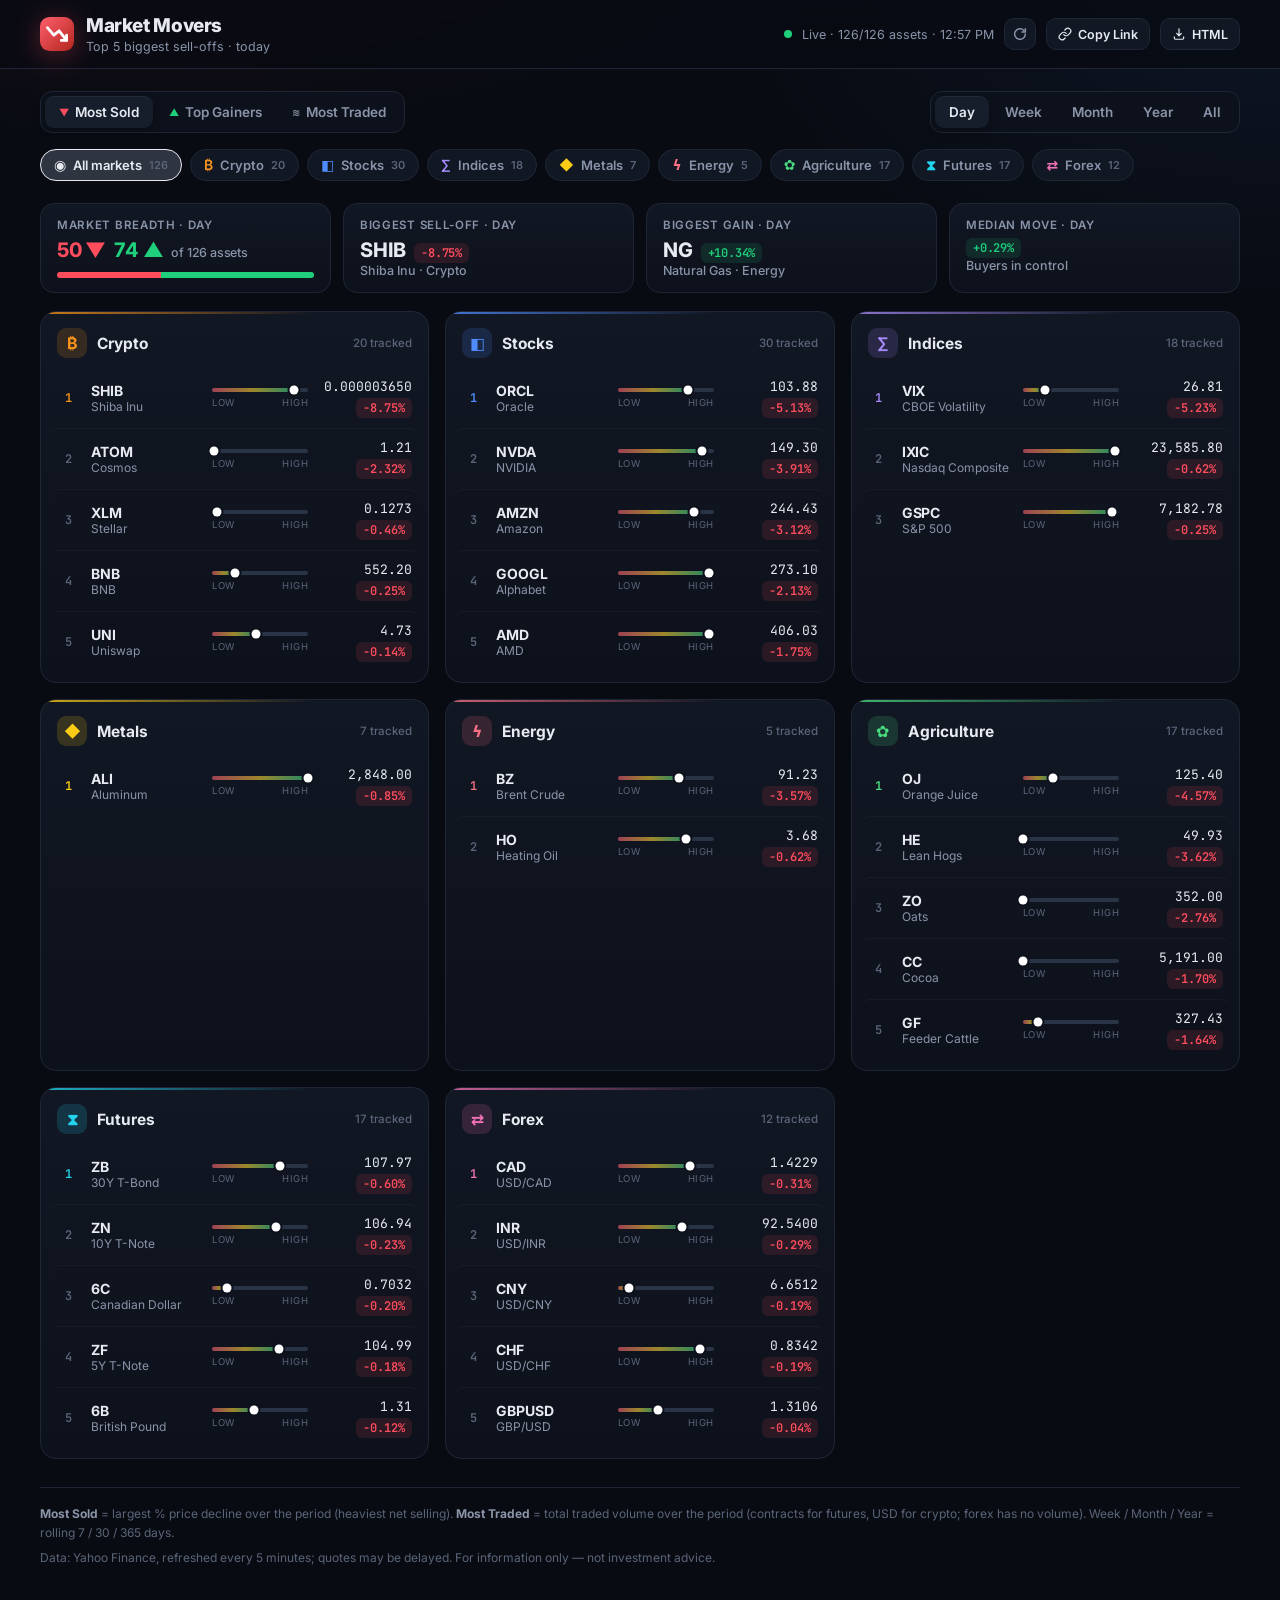
==== commit abddacbb: "chore: refresh live market snapshot" ====
--- a/docs/index.html
+++ b/docs/index.html
@@ -349,7 +349,7 @@
     </div>
   </div>
 
-  <script id="embedded-data">window.__EMBEDDED_DATA__ = {"generatedAt":1795663051,"source":"yahoo","total":126,"categories":[{"id":"crypto","label":"Crypto","icon":"\u20bf","color":"#f7931a"},{"id":"stocks","label":"Stocks","icon":"\u25e7","color":"#4f8cff"},{"id":"indices","label":"Indices","icon":"\u2211","color":"#a78bfa"},{"id":"metals","label":"Metals","icon":"\u25c6","color":"#facc15"},{"id":"energy","label":"Energy","icon":"\u03df","color":"#fb7185"},{"id":"agriculture","label":"Agriculture","icon":"\u273f","color":"#4ade80"},{"id":"futures","label":"Futures","icon":"\u29d7","color":"#22d3ee"},{"id":"forex","label":"Forex","icon":"\u21c4","color":"#f472b6"}],"assets":[{"symbol":"BTC-USD","name":"Bitcoin","category":"crypto","currency":"USD","exchange":"CCC","price":60691.9,"marketTime":1795663044,"dayLow":60325.0,"dayHigh":61040.9,"yearLow":58558.9,"yearHigh":96929.3,"changes":{"1D":1.5802,"1W":-1.9546,"1M":-24.891,"1Y":-32.9508},"volumes":{"1D":40987537408,"1W":264001946321,"1M":952866160952,"1Y":12883539089589},"series":{"t":[1763596800,1763683200,1763769600,1763856000,1763942400,1764028800,1764115200,1764201600,1764288000,1764374400,1764460800,1764547200,1764633600,1764720000,1764806400,1764892800,1764979200,1765065600,1765152000,1765238400,1765324800,1765411200,1765497600,1765584000,1765670400,1765756800,1765843200,1765929600,1766016000,1766102400,1766188800,1766275200,1766361600,1766448000,1766534400,1766620800,1766707200,1766793600,1766880000,1766966400,1767052800,1767139200,1767225600,1767312000,1767398400,1767484800,1767571200,1767657600,1767744000,1767830400,1767916800,1768003200,1768089600,1768176000,1768262400,1768348800,1768435200,1768521600,1768608000,1768694400,1768780800,1768867200,1768953600,1769040000,1769126400,1769212800,1769299200,1769385600,1769472000,1769558400,1769644800,1769731200,1769817600,1769904000,1769990400,1770076800,1770163200,1770249600,1770336000,1770422400,1770508800,1770595200,1770681600,1770768000,1770854400,1770940800,1771027200,1771113600,1771200000,1771286400,1771372800,1771459200,1771545600,1771632000,1771718400,1771804800,1771891200,1771977600,1772064000,1772150400,1772236800,1772323200,1772409600,1772496000,1772582400,1772668800,1772755200,1772841600,1772928000,1773014400,1773100800,1773187200,1773273600,1773360000,1773446400,1773532800,1773619200,1773705600,1773792000,1773878400,1773964800,1774051200,1774137600,1774224000,1774310400,1774396800,1774483200,1774569600,1774656000,1774742400,1774828800,1774915200,1775001600,1775088000,1775174400,1775260800,1775347200,1775433600,1775520000,1775606400,1775692800,1775779200,1775865600,1775952000,1776038400,1776124800,1776211200,1776297600,1776384000,1776470400,1776556800,1776643200,1776729600,1776816000,1776902400,1776988800,1777075200,1777161600,1777248000,1777334400,1777420800,1777507200,1777593600,1777680000,1777766400,1777852800,1777939200,1778025600,1778112000,1778198400,1778284800,1778371200,1778457600,1778544000,1778630400,1778716800,1778803200,1778889600,1778976000,1779062400,1779148800,1779235200,1779321600,1779408000,1779494400,1779580800,1779667200,1779753600,1779840000,1779926400,1780012800,1780099200,1780185600,1780272000,1780358400,1780444800,1780531200,1780617600,1780704000,1780790400,1780876800,1780963200,1781049600,1781136000,1781222400,1781308800,1781395200,1781481600,1781568000,1781654400,1781740800,1781827200,1781913600,1782000000,1782086400,1782172800,1782259200,1782345600,1782432000,1782518400,1782604800,1782691200,1782777600,1782864000,1782950400,1783036800,1783123200,1783209600,1783296000,1783382400,1783468800,1783555200,1783641600,1783728000,1783814400,1783900800,1783987200,1784073600,1784160000,1784246400,1784332800,1784419200,1784505600,1784592000,1784678400,1784764800,1784851200,1784937600,1785024000,1785110400,1785196800,1785283200,1785369600,1785456000,1785542400,1785628800,1785715200,1785801600,1785888000,1785974400,1786060800,1786147200,1786233600,1786320000,1786406400,1786492800,1786579200,1786665600,1786752000,1786838400,1786924800,1787011200,1787097600,1787184000,1787270400,1787356800,1787443200,1787529600,1787616000,1787702400,1787788800,1787875200,1787961600,1788048000,1788134400,1788220800,1788307200,1788393600,1788480000,1788566400,1788652800,1788739200,1788825600,1788912000,1788998400,1789084800,1789171200,1789257600,1789344000,1789430400,1789516800,1789603200,1789689600,1789776000,1789862400,1789948800,1790035200,1790121600,1790208000,1790294400,1790380800,1790467200,1790553600,1790640000,1790726400,1790812800,1790899200,1790985600,1791072000,1791158400,1791244800,1791331200,1791417600,1791504000,1791590400,1791676800,1791763200,1791849600,1791936000,1792022400,1792108800,1792195200,1792281600,1792368000,1792454400,1792540800,1792627200,1792713600,1792800000,1792886400,1792972800,1793059200,1793145600,1793232000,1793318400,1793404800,1793491200,1793577600,1793664000,1793750400,1793836800,1793923200,1794009600,1794096000,1794182400,1794268800,1794355200,1794441600,1794528000,1794614400,1794700800,1794787200,1794873600,1794960000,1795046400,1795132800,1795219200,1795305600,1795392000,1795478400,1795651200],"c":[86631.9,85090.7,84648.4,86805.0,88270.6,87341.9,90518.4,91285.4,90919.3,90851.8,90394.3,86321.6,91350.2,93527.8,92141.6,89387.8,89272.4,90405.6,90640.2,92691.7,92020.9,92511.3,90270.4,90298.7,88175.2,86419.8,87844.0,86143.8,85462.5,88103.4,88344.0,88621.8,88490.0,87414.0,87612.0,87234.7,87301.4,87802.2,87835.8,87138.1,88430.1,87508.8,88732.0,89944.7,90603.2,91413.5,93882.6,93729.0,91308.1,91027.1,90513.1,90386.6,90827.5,91193.0,95321.8,96929.3,95551.2,95525.1,95099.9,93634.4,92553.6,88310.9,89377.0,89462.5,89503.9,89110.7,86572.2,88267.1,89102.6,89184.6,84561.6,84128.7,78621.1,76974.4,78688.8,75633.5,73019.7,62702.1,70555.4,69282.0,70264.7,70120.8,68794.0,66992.0,66221.8,68857.8,69767.6,68788.2,68843.2,67494.2,66425.3,66957.5,68005.4,68003.8,67659.4,64616.7,64080.0,67960.1,67453.8,65881.8,66995.9,65738.1,68775.9,68293.6,72710.6,70841.1,68136.5,67272.6,65969.8,68402.4,69926.9,70204.9,70493.5,70968.3,71214.6,72789.9,74861.1,73922.5,71245.6,69912.8,70522.6,68711.5,67845.2,70914.9,70517.9,71309.9,68791.6,66338.4,66319.7,65954.9,66691.4,68233.3,68078.6,66888.6,66931.1,67290.5,68981.9,68859.8,71940.7,71123.4,71767.8,72979.0,73054.3,70753.4,74484.6,74181.6,74805.1,75152.1,77126.9,75726.2,73856.4,75872.5,76352.8,78203.1,78269.0,77455.3,77612.0,78657.5,77366.6,76350.7,75776.1,76304.3,78179.0,78657.2,78538.2,79827.9,80927.1,81427.5,80010.0,80186.8,80664.4,82138.9,81728.3,80477.5,79277.1,81051.2,79065.7,78131.4,77429.4,76954.2,76750.9,77457.8,77539.2,75488.2,76673.4,76981.1,77279.9,75825.7,74344.7,73536.6,73372.5,73754.8,73579.7,71319.8,66703.7,64014.4,63801.6,60922.7,60867.4,63239.5,63090.6,61643.8,61449.3,63561.1,63543.2,64421.3,65710.4,66289.5,65600.6,64418.4,62896.5,63540.8,64239.7,63237.5,63952.1,62668.0,60995.1,59721.7,60016.4,59940.1,59532.3,60138.4,58558.9,60003.8,61485.3,62544.2,63088.3,63547.9,63995.0,63297.4,62257.6,63193.1,64127.1,63802.0,63758.2,62239.1,64956.1,64712.4,63789.3,63899.5,64796.6,64690.8,65230.0,66505.1,66100.8,65044.8,64098.5,64311.8,65340.3,63724.9,63871.4,63908.2,64725.3,62813.7,62763.3,63482.0,63460.9,64056.0,64597.5,64262.1,64880.2,64904.7,64844.9,63910.6,63551.9,63402.4,63402.2,62975.6,63024.3,62818.7,64506.3,64680.7,69266.2,73032.8,78335.2,77083.4,77755.3,78964.5,78565.0,79027.4,80257.5,77830.3,78245.8,77667.6,78548.6,77403.6,77300.5,81271.7,79672.0,79823.9,80350.0,79115.9,78438.6,78259.5,76568.1,77173.8,77270.5,76838.2,78163.4,75612.5,76150.3,76403.8,80901.5,81233.7,81142.6,86602.9,86172.3,84383.0,84379.1,84034.9,84406.5,84458.1,83502.6,83622.4,83553.9,84853.1,84497.2,84763.6,86480.3,85786.6,85557.6,83275.9,81676.3,82546.3,82912.2,83679.5,81762.6,83095.1,81562.5,82141.5,81500.8,81382.1,82017.6,81853.5,82941.0,84012.0,81311.9,81074.2,80790.8,80024.0,80006.7,80805.1,81267.6,77775.1,77198.2,77434.8,78248.5,76677.3,77345.0,80405.3,75942.1,75746.9,75747.6,74584.6,75223.1,73720.1,73964.5,71343.0,68249.3,64128.1,65305.1,64855.8,64893.9,62987.3,61901.8,58799.0,60094.1,61161.9,61211.0,59747.8,60691.9]}},{"symbol":"ETH-USD","name":"Ethereum","category":"crypto","currency":"USD","exchange":"CCC","price":1696.42,"marketTime":1795663044,"dayLow":1689.45,"dayHigh":1708.44,"yearLow":1564.82,"yearHigh":3354.72,"changes":{"1D":1.1161,"1W":-3.3483,"1M":-27.7421,"1Y":-43.9721},"volumes":{"1D":13637331968,"1W":89792540154,"1M":368443188321,"1Y":6093395496972},"series":{"t":[1763596800,1763683200,1763769600,1763856000,1763942400,1764028800,1764115200,1764201600,1764288000,1764374400,1764460800,1764547200,1764633600,1764720000,1764806400,1764892800,1764979200,1765065600,1765152000,1765238400,1765324800,1765411200,1765497600,1765584000,1765670400,1765756800,1765843200,1765929600,1766016000,1766102400,1766188800,1766275200,1766361600,1766448000,1766534400,1766620800,1766707200,1766793600,1766880000,1766966400,1767052800,1767139200,1767225600,1767312000,1767398400,1767484800,1767571200,1767657600,1767744000,1767830400,1767916800,1768003200,1768089600,1768176000,1768262400,1768348800,1768435200,1768521600,1768608000,1768694400,1768780800,1768867200,1768953600,1769040000,1769126400,1769212800,1769299200,1769385600,1769472000,1769558400,1769644800,1769731200,1769817600,1769904000,1769990400,1770076800,1770163200,1770249600,1770336000,1770422400,1770508800,1770595200,1770681600,1770768000,1770854400,1770940800,1771027200,1771113600,1771200000,1771286400,1771372800,1771459200,1771545600,1771632000,1771718400,1771804800,1771891200,1771977600,1772064000,1772150400,1772236800,1772323200,1772409600,1772496000,1772582400,1772668800,1772755200,1772841600,1772928000,1773014400,1773100800,1773187200,1773273600,1773360000,1773446400,1773532800,1773619200,1773705600,1773792000,1773878400,1773964800,1774051200,1774137600,1774224000,1774310400,1774396800,1774483200,1774569600,1774656000,1774742400,1774828800,1774915200,1775001600,1775088000,1775174400,1775260800,1775347200,1775433600,1775520000,1775606400,1775692800,1775779200,1775865600,1775952000,1776038400,1776124800,1776211200,1776297600,1776384000,1776470400,1776556800,1776643200,1776729600,1776816000,1776902400,1776988800,1777075200,1777161600,1777248000,1777334400,1777420800,1777507200,1777593600,1777680000,1777766400,1777852800,1777939200,1778025600,1778112000,1778198400,1778284800,1778371200,1778457600,1778544000,1778630400,1778716800,1778803200,1778889600,1778976000,1779062400,1779148800,1779235200,1779321600,1779408000,1779494400,1779580800,1779667200,1779753600,1779840000,1779926400,1780012800,1780099200,1780185600,1780272000,1780358400,1780444800,1780531200,1780617600,1780704000,1780790400,1780876800,1780963200,1781049600,1781136000,1781222400,1781308800,1781395200,1781481600,1781568000,1781654400,1781740800,1781827200,1781913600,1782000000,1782086400,1782172800,1782259200,1782345600,1782432000,1782518400,1782604800,1782691200,1782777600,1782864000,1782950400,1783036800,1783123200,1783209600,1783296000,1783382400,1783468800,1783555200,1783641600,1783728000,1783814400,1783900800,1783987200,1784073600,1784160000,1784246400,1784332800,1784419200,1784505600,1784592000,1784678400,1784764800,1784851200,1784937600,1785024000,1785110400,1785196800,1785283200,1785369600,1785456000,1785542400,1785628800,1785715200,1785801600,1785888000,1785974400,1786060800,1786147200,1786233600,1786320000,1786406400,1786492800,1786579200,1786665600,1786752000,1786838400,1786924800,1787011200,1787097600,1787184000,1787270400,1787356800,1787443200,1787529600,1787616000,1787702400,1787788800,1787875200,1787961600,1788048000,1788134400,1788220800,1788307200,1788393600,1788480000,1788566400,1788652800,1788739200,1788825600,1788912000,1788998400,1789084800,1789171200,1789257600,1789344000,1789430400,1789516800,1789603200,1789689600,1789776000,1789862400,1789948800,1790035200,1790121600,1790208000,1790294400,1790380800,1790467200,1790553600,1790640000,1790726400,1790812800,1790899200,1790985600,1791072000,1791158400,1791244800,1791331200,1791417600,1791504000,1791590400,1791676800,1791763200,1791849600,1791936000,1792022400,1792108800,1792195200,1792281600,1792368000,1792454400,1792540800,1792627200,1792713600,1792800000,1792886400,1792972800,1793059200,1793145600,1793232000,1793318400,1793404800,1793491200,1793577600,1793664000,1793750400,1793836800,1793923200,1794009600,1794096000,1794182400,1794268800,1794355200,1794441600,1794528000,1794614400,1794700800,1794787200,1794873600,1794960000,1795046400,1795132800,1795219200,1795305600,1795392000,1795478400,1795651200],"c":[2831.78,2765.7,2767.61,2801.68,2952.71,2957.94,3027.81,3014.54,3032.3,2991.69,2992.11,2800.19,2997.94,3191.57,3134.32,3024.43,3040.21,3061.3,3125.2,3321.11,3325.39,3237.06,3084.17,3116.7,3060.59,2964.18,2964.18,2831.4,2827.07,2977.97,2977.58,3001.61,3006.07,2963.37,2945.59,2903.58,2925.75,2948.0,2948.57,2934.54,2971.42,2967.04,3000.39,3124.42,3125.92,3140.71,3226.13,3295.95,3166.84,3104.38,3083.05,3082.4,3118.89,3092.33,3322.1,3354.72,3317.1,3295.48,3308.86,3281.16,3186.62,2935.61,2978.9,2949.63,2953.26,2948.74,2815.9,2926.46,3022.21,3006.61,2818.23,2702.38,2445.09,2267.96,2344.36,2227.56,2143.5,1821.68,2063.39,2090.55,2088.76,2103.57,2019.5,1940.62,1946.94,2048.53,2086.01,1966.04,1997.92,1992.19,1953.97,1948.2,1969.02,1973.74,1957.81,1855.5,1852.97,2054.63,2026.79,1930.76,1965.05,1939.07,2027.27,1982.77,2126.51,2071.61,1978.75,1969.46,1936.6,1992.94,2037.12,2051.57,2073.14,2092.56,2097.09,2177.48,2351.18,2318.05,2203.67,2137.42,2146.5,2076.69,2053.05,2152.15,2155.7,2168.02,2059.58,1991.27,1992.69,1982.56,2023.51,2104.71,2138.74,2056.85,2053.39,2065.35,2109.0,2107.76,2241.81,2190.34,2189.14,2245.15,2285.39,2192.2,2370.71,2323.31,2359.44,2348.65,2421.07,2351.1,2264.92,2315.21,2327.97,2376.09,2331.51,2315.69,2318.83,2369.73,2303.06,2289.42,2253.42,2256.25,2295.09,2316.23,2321.64,2346.4,2361.18,2350.8,2291.11,2306.97,2326.73,2369.04,2339.36,2274.64,2257.58,2280.93,2223.33,2179.75,2127.65,2128.52,2109.96,2126.98,2131.41,2064.64,2115.95,2097.99,2111.37,2070.86,2022.2,2007.55,2011.98,2019.46,2004.34,2003.22,1857.72,1811.73,1769.58,1580.86,1568.77,1686.4,1690.15,1637.71,1620.14,1672.28,1665.13,1680.21,1724.61,1794.96,1790.4,1747.89,1709.53,1710.98,1739.3,1704.58,1726.51,1665.44,1619.92,1564.82,1576.62,1571.59,1570.36,1610.21,1569.58,1608.96,1698.17,1756.52,1779.03,1783.01,1797.57,1768.51,1742.68,1744.48,1795.69,1788.1,1805.79,1773.5,1889.48,1916.94,1863.19,1840.99,1861.39,1871.51,1903.76,1928.38,1933.49,1877.1,1860.18,1873.22,1953.41,1890.61,1919.95,1908.52,1917.37,1860.35,1843.42,1882.52,1858.26,1868.39,1906.53,1902.06,1913.28,1915.53,1908.68,1871.28,1881.37,1878.14,1883.99,1880.65,1880.91,1873.94,1912.2,1916.46,2251.46,2326.38,2515.28,2424.25,2463.82,2481.83,2443.16,2506.26,2510.41,2442.54,2457.69,2417.94,2466.82,2417.84,2391.5,2508.02,2456.08,2480.74,2514.55,2490.96,2484.94,2466.91,2437.1,2514.73,2525.94,2477.02,2514.41,2399.09,2416.12,2447.11,2611.35,2631.96,2643.0,2776.47,2752.63,2684.69,2687.3,2690.48,2695.21,2686.93,2688.67,2676.72,2683.68,2705.54,2668.15,2687.26,2726.51,2711.03,2697.52,2573.53,2471.91,2485.54,2504.03,2534.7,2444.36,2496.63,2418.21,2440.48,2419.77,2399.8,2408.74,2404.82,2446.73,2470.77,2386.19,2384.08,2355.95,2326.92,2320.28,2347.73,2357.62,2249.5,2241.05,2252.75,2273.05,2248.89,2272.73,2422.31,2234.48,2235.05,2236.32,2120.98,2131.5,2050.18,2055.88,2016.83,1927.59,1769.12,1835.5,1819.28,1822.96,1774.75,1755.19,1619.43,1682.2,1721.08,1708.85,1677.69,1696.42]}},{"symbol":"SOL-USD","name":"Solana","category":"crypto","currency":"USD","exchange":"CCC","price":71.14,"marketTime":1795663045,"dayLow":70.3932,"dayHigh":71.4146,"yearLow":62.1898,"yearHigh":146.753,"changes":{"1D":2.1601,"1W":-2.6359,"1M":-29.7417,"1Y":-50.256},"volumes":{"1D":3139624192,"1W":19348148050,"1M":86952512746,"1Y":1293251393414},"series":{"t":[1763596800,1763683200,1763769600,1763856000,1763942400,1764028800,1764115200,1764201600,1764288000,1764374400,1764460800,1764547200,1764633600,1764720000,1764806400,1764892800,1764979200,1765065600,1765152000,1765238400,1765324800,1765411200,1765497600,1765584000,1765670400,1765756800,1765843200,1765929600,1766016000,1766102400,1766188800,1766275200,1766361600,1766448000,1766534400,1766620800,1766707200,1766793600,1766880000,1766966400,1767052800,1767139200,1767225600,1767312000,1767398400,1767484800,1767571200,1767657600,1767744000,1767830400,1767916800,1768003200,1768089600,1768176000,1768262400,1768348800,1768435200,1768521600,1768608000,1768694400,1768780800,1768867200,1768953600,1769040000,1769126400,1769212800,1769299200,1769385600,1769472000,1769558400,1769644800,1769731200,1769817600,1769904000,1769990400,1770076800,1770163200,1770249600,1770336000,1770422400,1770508800,1770595200,1770681600,1770768000,1770854400,1770940800,1771027200,1771113600,1771200000,1771286400,1771372800,1771459200,1771545600,1771632000,1771718400,1771804800,1771891200,1771977600,1772064000,1772150400,1772236800,1772323200,1772409600,1772496000,1772582400,1772668800,1772755200,1772841600,1772928000,1773014400,1773100800,1773187200,1773273600,1773360000,1773446400,1773532800,1773619200,1773705600,1773792000,1773878400,1773964800,1774051200,1774137600,1774224000,1774310400,1774396800,1774483200,1774569600,1774656000,1774742400,1774828800,1774915200,1775001600,1775088000,1775174400,1775260800,1775347200,1775433600,1775520000,1775606400,1775692800,1775779200,1775865600,1775952000,1776038400,1776124800,1776211200,1776297600,1776384000,1776470400,1776556800,1776643200,1776729600,1776816000,1776902400,1776988800,1777075200,1777161600,1777248000,1777334400,1777420800,1777507200,1777593600,1777680000,1777766400,1777852800,1777939200,1778025600,1778112000,1778198400,1778284800,1778371200,1778457600,1778544000,1778630400,1778716800,1778803200,1778889600,1778976000,1779062400,1779148800,1779235200,1779321600,1779408000,1779494400,1779580800,1779667200,1779753600,1779840000,1779926400,1780012800,1780099200,1780185600,1780272000,1780358400,1780444800,1780531200,1780617600,1780704000,1780790400,1780876800,1780963200,1781049600,1781136000,1781222400,1781308800,1781395200,1781481600,1781568000,1781654400,1781740800,1781827200,1781913600,1782000000,1782086400,1782172800,1782259200,1782345600,1782432000,1782518400,1782604800,1782691200,1782777600,1782864000,1782950400,1783036800,1783123200,1783209600,1783296000,1783382400,1783468800,1783555200,1783641600,1783728000,1783814400,1783900800,1783987200,1784073600,1784160000,1784246400,1784332800,1784419200,1784505600,1784592000,1784678400,1784764800,1784851200,1784937600,1785024000,1785110400,1785196800,1785283200,1785369600,1785456000,1785542400,1785628800,1785715200,1785801600,1785888000,1785974400,1786060800,1786147200,1786233600,1786320000,1786406400,1786492800,1786579200,1786665600,1786752000,1786838400,1786924800,1787011200,1787097600,1787184000,1787270400,1787356800,1787443200,1787529600,1787616000,1787702400,1787788800,1787875200,1787961600,1788048000,1788134400,1788220800,1788307200,1788393600,1788480000,1788566400,1788652800,1788739200,1788825600,1788912000,1788998400,1789084800,1789171200,1789257600,1789344000,1789430400,1789516800,1789603200,1789689600,1789776000,1789862400,1789948800,1790035200,1790121600,1790208000,1790294400,1790380800,1790467200,1790553600,1790640000,1790726400,1790812800,1790899200,1790985600,1791072000,1791158400,1791244800,1791331200,1791417600,1791504000,1791590400,1791676800,1791763200,1791849600,1791936000,1792022400,1792108800,1792195200,1792281600,1792368000,1792454400,1792540800,1792627200,1792713600,1792800000,1792886400,1792972800,1793059200,1793145600,1793232000,1793318400,1793404800,1793491200,1793577600,1793664000,1793750400,1793836800,1793923200,1794009600,1794096000,1794182400,1794268800,1794355200,1794441600,1794528000,1794614400,1794700800,1794787200,1794873600,1794960000,1795046400,1795132800,1795219200,1795305600,1795392000,1795478400,1795651200],"c":[133.517,128.501,127.551,130.705,138.371,138.891,143.012,140.846,137.39,136.082,133.565,126.709,138.674,144.898,139.015,133.323,132.348,132.094,133.278,137.902,136.469,136.372,132.324,133.247,129.481,127.757,129.251,123.12,119.57,126.193,125.809,125.992,125.801,123.857,122.459,119.947,122.196,124.648,125.199,123.125,124.931,124.484,126.761,132.134,133.298,133.9,137.99,141.098,136.313,138.293,135.756,135.727,139.49,139.136,145.361,146.753,142.332,144.86,143.726,137.995,133.339,125.706,129.379,128.288,127.362,127.054,118.773,124.14,127.055,125.118,117.606,117.363,105.442,100.851,104.471,97.5639,92.0293,78.1874,87.4648,87.6398,87.0441,86.7018,82.9155,79.2542,78.3484,84.3225,88.1608,86.0051,86.4288,85.1976,81.5669,82.3932,84.6351,85.2111,82.791,77.7533,79.0365,87.9156,85.9091,81.9515,84.3662,83.5777,86.6345,87.0198,90.8343,88.6911,84.6818,83.18,81.6246,84.9362,85.8382,86.5649,86.8678,88.1533,88.0707,92.2518,96.2237,94.706,90.0657,88.9178,89.8536,87.4654,86.1283,91.4241,90.8224,91.7082,86.4439,83.0188,82.0156,81.4224,82.4441,83.1065,81.1953,78.9513,80.3685,80.8084,81.8545,80.1516,85.648,82.5817,83.2977,84.8285,84.9488,81.5352,86.6566,83.7746,84.9193,88.9942,88.8742,86.2027,83.5809,85.333,86.0295,86.9158,86.1411,86.2319,86.1512,86.9704,84.8178,84.039,83.0269,83.0238,83.7235,84.2766,83.8996,84.0899,86.3192,89.145,88.4048,91.9498,93.1455,96.427,97.3502,94.2843,91.0855,92.1487,89.2004,86.5365,85.173,85.2969,84.2086,86.0419,87.1562,84.3071,85.6585,85.2497,85.0105,83.5865,82.3681,81.9854,81.9325,82.5473,82.2983,81.087,74.1429,71.6124,68.7189,63.4869,62.1898,66.3106,66.795,64.9621,63.161,66.822,66.7493,68.8728,71.1662,73.9793,73.4138,71.931,69.6265,69.7206,73.1727,72.4182,71.9082,69.6437,67.9825,67.5741,71.8354,70.4107,71.3129,74.9468,73.5233,77.3837,80.644,82.2801,81.6496,81.423,81.9152,80.6487,77.787,78.0455,78.0666,76.8242,76.8738,74.8614,77.7624,77.2641,75.272,75.0116,75.4609,76.3553,77.7919,78.1086,77.9063,75.8598,73.8799,74.4286,76.6022,74.1418,73.6991,73.5972,74.468,72.7897,71.8663,73.4488,73.4737,73.7178,73.9614,72.5765,73.6427,75.9722,76.2121,75.9452,76.1951,75.5255,76.1773,75.3273,75.2723,74.539,75.9441,77.0312,85.3745,87.6369,93.6536,93.9125,95.4422,98.5617,96.6035,102.167,109.208,104.127,105.652,101.877,102.997,99.9869,100.386,103.978,101.949,103.188,106.448,103.866,103.325,101.608,98.6899,102.396,101.786,99.2458,102.495,96.8884,98.6419,101.603,112.599,111.015,111.133,118.75,118.507,114.975,117.009,122.01,121.426,122.059,118.837,119.055,117.995,118.398,118.615,119.645,121.529,120.751,120.788,116.223,109.442,109.139,110.034,111.241,105.559,106.728,104.074,105.331,104.297,103.312,104.025,104.926,106.422,106.794,103.542,102.78,102.272,101.223,100.755,101.255,102.307,95.4941,96.2188,95.3482,94.4546,91.8355,92.919,95.4884,89.1434,90.0594,89.6687,86.2428,86.5493,83.2603,83.3211,81.6607,78.0961,70.1769,72.6789,71.5053,75.1052,73.6228,73.066,68.7475,70.2152,70.5701,71.9818,69.6358,71.14]}},{"symbol":"BNB-USD","name":"BNB","category":"crypto","currency":"USD","exchange":"CCC","price":558.3,"marketTime":1795663039,"dayLow":553.403,"dayHigh":559.144,"yearLow":539.003,"yearHigh":949.109,"changes":{"1D":1.9278,"1W":-3.6736,"1M":-24.9746,"1Y":-37.393},"volumes":{"1D":675024064,"1W":6721906629,"1M":39373668439,"1Y":593615904127},"series":{"t":[1763596800,1763683200,1763769600,1763856000,1763942400,1764028800,1764115200,1764201600,1764288000,1764374400,1764460800,1764547200,1764633600,1764720000,1764806400,1764892800,1764979200,1765065600,1765152000,1765238400,1765324800,1765411200,1765497600,1765584000,1765670400,1765756800,1765843200,1765929600,1766016000,1766102400,1766188800,1766275200,1766361600,1766448000,1766534400,1766620800,1766707200,1766793600,1766880000,1766966400,1767052800,1767139200,1767225600,1767312000,1767398400,1767484800,1767571200,1767657600,1767744000,1767830400,1767916800,1768003200,1768089600,1768176000,1768262400,1768348800,1768435200,1768521600,1768608000,1768694400,1768780800,1768867200,1768953600,1769040000,1769126400,1769212800,1769299200,1769385600,1769472000,1769558400,1769644800,1769731200,1769817600,1769904000,1769990400,1770076800,1770163200,1770249600,1770336000,1770422400,1770508800,1770595200,1770681600,1770768000,1770854400,1770940800,1771027200,1771113600,1771200000,1771286400,1771372800,1771459200,1771545600,1771632000,1771718400,1771804800,1771891200,1771977600,1772064000,1772150400,1772236800,1772323200,1772409600,1772496000,1772582400,1772668800,1772755200,1772841600,1772928000,1773014400,1773100800,1773187200,1773273600,1773360000,1773446400,1773532800,1773619200,1773705600,1773792000,1773878400,1773964800,1774051200,1774137600,1774224000,1774310400,1774396800,1774483200,1774569600,1774656000,1774742400,1774828800,1774915200,1775001600,1775088000,1775174400,1775260800,1775347200,1775433600,1775520000,1775606400,1775692800,1775779200,1775865600,1775952000,1776038400,1776124800,1776211200,1776297600,1776384000,1776470400,1776556800,1776643200,1776729600,1776816000,1776902400,1776988800,1777075200,1777161600,1777248000,1777334400,1777420800,1777507200,1777593600,1777680000,1777766400,1777852800,1777939200,1778025600,1778112000,1778198400,1778284800,1778371200,1778457600,1778544000,1778630400,1778716800,1778803200,1778889600,1778976000,1779062400,1779148800,1779235200,1779321600,1779408000,1779494400,1779580800,1779667200,1779753600,1779840000,1779926400,1780012800,1780099200,1780185600,1780272000,1780358400,1780444800,1780531200,1780617600,1780704000,1780790400,1780876800,1780963200,1781049600,1781136000,1781222400,1781308800,1781395200,1781481600,1781568000,1781654400,1781740800,1781827200,1781913600,1782000000,1782086400,1782172800,1782259200,1782345600,1782432000,1782518400,1782604800,1782691200,1782777600,1782864000,1782950400,1783036800,1783123200,1783209600,1783296000,1783382400,1783468800,1783555200,1783641600,1783728000,1783814400,1783900800,1783987200,1784073600,1784160000,1784246400,1784332800,1784419200,1784505600,1784592000,1784678400,1784764800,1784851200,1784937600,1785024000,1785110400,1785196800,1785283200,1785369600,1785456000,1785542400,1785628800,1785715200,1785801600,1785888000,1785974400,1786060800,1786147200,1786233600,1786320000,1786406400,1786492800,1786579200,1786665600,1786752000,1786838400,1786924800,1787011200,1787097600,1787184000,1787270400,1787356800,1787443200,1787529600,1787616000,1787702400,1787788800,1787875200,1787961600,1788048000,1788134400,1788220800,1788307200,1788393600,1788480000,1788566400,1788652800,1788739200,1788825600,1788912000,1788998400,1789084800,1789171200,1789257600,1789344000,1789430400,1789516800,1789603200,1789689600,1789776000,1789862400,1789948800,1790035200,1790121600,1790208000,1790294400,1790380800,1790467200,1790553600,1790640000,1790726400,1790812800,1790899200,1790985600,1791072000,1791158400,1791244800,1791331200,1791417600,1791504000,1791590400,1791676800,1791763200,1791849600,1791936000,1792022400,1792108800,1792195200,1792281600,1792368000,1792454400,1792540800,1792627200,1792713600,1792800000,1792886400,1792972800,1793059200,1793145600,1793232000,1793318400,1793404800,1793491200,1793577600,1793664000,1793750400,1793836800,1793923200,1794009600,1794096000,1794182400,1794268800,1794355200,1794441600,1794528000,1794614400,1794700800,1794787200,1794873600,1794960000,1795046400,1795132800,1795219200,1795305600,1795392000,1795478400,1795651200],"c":[866.344,830.079,833.351,843.225,864.421,862.108,891.753,895.56,887.647,873.69,877.577,827.405,877.035,921.754,900.066,884.218,890.545,894.022,897.604,898.81,894.651,886.167,881.868,897.43,877.807,858.545,874.899,842.93,829.301,855.943,853.586,857.889,857.857,843.771,846.26,829.424,834.152,844.555,858.829,851.188,860.554,863.257,863.055,880.844,878.639,894.384,910.788,917.507,899.414,891.754,895.469,906.112,902.751,905.418,942.46,949.109,930.878,937.532,947.045,932.591,922.495,884.675,882.558,886.972,890.766,886.18,864.727,878.745,897.666,901.349,867.098,857.259,780.485,758.457,774.579,753.578,697.862,606.543,657.422,647.35,640.254,635.954,619.57,607.187,613.711,619.084,633.345,614.638,626.571,617.562,604.524,607.16,625.664,625.898,614.407,595.865,584.11,629.073,625.913,613.97,617.246,618.107,637.24,633.831,657.817,647.626,627.273,620.066,612.039,634.5,641.879,651.478,652.135,655.882,657.832,673.701,679.355,668.781,652.059,639.266,642.183,630.134,626.601,638.537,638.253,647.328,628.995,613.292,610.701,605.676,608.554,617.049,610.623,583.137,588.1,593.284,601.536,600.386,620.899,601.172,602.828,605.992,607.391,592.214,615.051,614.037,622.665,635.583,643.45,630.322,616.524,629.255,631.792,637.932,638.726,636.403,628.657,636.111,626.964,624.311,617.33,615.067,615.331,617.828,617.482,622.659,630.391,647.574,637.022,649.009,649.737,663.663,669.974,664.541,671.383,677.94,672.111,656.216,648.794,643.056,639.45,648.819,657.35,649.469,655.71,656.098,662.304,655.596,648.159,637.494,642.287,717.934,708.584,692.131,650.43,620.099,603.535,572.107,574.511,603.629,601.628,592.851,586.174,605.042,603.507,609.544,616.086,617.422,604.346,600.959,578.015,581.164,587.614,583.752,589.919,577.6,563.771,559.799,566.858,556.391,550.7,558.668,545.686,550.109,558.015,573.442,574.973,588.935,585.434,576.797,568.306,568.468,575.032,574.889,573.948,566.634,581.756,580.104,572.193,567.765,570.286,570.404,570.733,573.597,570.754,566.945,564.337,568.469,574.504,565.73,570.487,571.402,592.013,586.427,574.96,587.568,588.795,592.808,593.221,591.653,592.197,600.422,601.766,598.687,616.499,609.68,610.037,607.58,607.104,602.479,605.172,603.528,626.472,654.908,686.967,695.702,701.847,703.638,694.026,707.88,712.171,691.117,692.604,684.809,691.025,682.749,687.963,724.996,721.26,766.912,752.501,740.027,752.429,722.735,709.133,726.968,727.453,716.331,720.236,712.161,725.576,738.002,761.016,762.044,772.348,798.89,788.156,767.254,776.499,776.799,773.236,778.897,763.801,758.086,768.182,771.184,768.148,787.266,795.264,786.81,779.616,772.301,735.131,742.094,749.768,753.538,732.13,741.062,729.261,728.668,720.894,717.042,722.255,730.955,740.824,745.868,730.477,738.837,738.7,737.725,741.419,744.148,758.668,697.691,703.354,702.613,711.884,698.043,698.531,719.546,688.028,693.118,695.244,683.291,690.075,679.591,679.505,656.053,629.433,581.378,595.989,590.691,596.026,582.488,579.592,539.003,547.512,558.542,555.85,547.74,558.3]}},{"symbol":"XRP-USD","name":"XRP","category":"crypto","currency":"USD","exchange":"CCC","price":0.9565,"marketTime":1795663044,"dayLow":0.936416,"dayHigh":0.957701,"yearLow":0.909707,"yearHigh":2.3488,"changes":{"1D":3.4757,"1W":-0.3445,"1M":-28.0603,"1Y":-56.9974},"volumes":{"1D":2175885824,"1W":14242583604,"1M":66366449640,"1Y":935731671324},"series":{"t":[1763596800,1763683200,1763769600,1763856000,1763942400,1764028800,1764115200,1764201600,1764288000,1764374400,1764460800,1764547200,1764633600,1764720000,1764806400,1764892800,1764979200,1765065600,1765152000,1765238400,1765324800,1765411200,1765497600,1765584000,1765670400,1765756800,1765843200,1765929600,1766016000,1766102400,1766188800,1766275200,1766361600,1766448000,1766534400,1766620800,1766707200,1766793600,1766880000,1766966400,1767052800,1767139200,1767225600,1767312000,1767398400,1767484800,1767571200,1767657600,1767744000,1767830400,1767916800,1768003200,1768089600,1768176000,1768262400,1768348800,1768435200,1768521600,1768608000,1768694400,1768780800,1768867200,1768953600,1769040000,1769126400,1769212800,1769299200,1769385600,1769472000,1769558400,1769644800,1769731200,1769817600,1769904000,1769990400,1770076800,1770163200,1770249600,1770336000,1770422400,1770508800,1770595200,1770681600,1770768000,1770854400,1770940800,1771027200,1771113600,1771200000,1771286400,1771372800,1771459200,1771545600,1771632000,1771718400,1771804800,1771891200,1771977600,1772064000,1772150400,1772236800,1772323200,1772409600,1772496000,1772582400,1772668800,1772755200,1772841600,1772928000,1773014400,1773100800,1773187200,1773273600,1773360000,1773446400,1773532800,1773619200,1773705600,1773792000,1773878400,1773964800,1774051200,1774137600,1774224000,1774310400,1774396800,1774483200,1774569600,1774656000,1774742400,1774828800,1774915200,1775001600,1775088000,1775174400,1775260800,1775347200,1775433600,1775520000,1775606400,1775692800,1775779200,1775865600,1775952000,1776038400,1776124800,1776211200,1776297600,1776384000,1776470400,1776556800,1776643200,1776729600,1776816000,1776902400,1776988800,1777075200,1777161600,1777248000,1777334400,1777420800,1777507200,1777593600,1777680000,1777766400,1777852800,1777939200,1778025600,1778112000,1778198400,1778284800,1778371200,1778457600,1778544000,1778630400,1778716800,1778803200,1778889600,1778976000,1779062400,1779148800,1779235200,1779321600,1779408000,1779494400,1779580800,1779667200,1779753600,1779840000,1779926400,1780012800,1780099200,1780185600,1780272000,1780358400,1780444800,1780531200,1780617600,1780704000,1780790400,1780876800,1780963200,1781049600,1781136000,1781222400,1781308800,1781395200,1781481600,1781568000,1781654400,1781740800,1781827200,1781913600,1782000000,1782086400,1782172800,1782259200,1782345600,1782432000,1782518400,1782604800,1782691200,1782777600,1782864000,1782950400,1783036800,1783123200,1783209600,1783296000,1783382400,1783468800,1783555200,1783641600,1783728000,1783814400,1783900800,1783987200,1784073600,1784160000,1784246400,1784332800,1784419200,1784505600,1784592000,1784678400,1784764800,1784851200,1784937600,1785024000,1785110400,1785196800,1785283200,1785369600,1785456000,1785542400,1785628800,1785715200,1785801600,1785888000,1785974400,1786060800,1786147200,1786233600,1786320000,1786406400,1786492800,1786579200,1786665600,1786752000,1786838400,1786924800,1787011200,1787097600,1787184000,1787270400,1787356800,1787443200,1787529600,1787616000,1787702400,1787788800,1787875200,1787961600,1788048000,1788134400,1788220800,1788307200,1788393600,1788480000,1788566400,1788652800,1788739200,1788825600,1788912000,1788998400,1789084800,1789171200,1789257600,1789344000,1789430400,1789516800,1789603200,1789689600,1789776000,1789862400,1789948800,1790035200,1790121600,1790208000,1790294400,1790380800,1790467200,1790553600,1790640000,1790726400,1790812800,1790899200,1790985600,1791072000,1791158400,1791244800,1791331200,1791417600,1791504000,1791590400,1791676800,1791763200,1791849600,1791936000,1792022400,1792108800,1792195200,1792281600,1792368000,1792454400,1792540800,1792627200,1792713600,1792800000,1792886400,1792972800,1793059200,1793145600,1793232000,1793318400,1793404800,1793491200,1793577600,1793664000,1793750400,1793836800,1793923200,1794009600,1794096000,1794182400,1794268800,1794355200,1794441600,1794528000,1794614400,1794700800,1794787200,1794873600,1794960000,1795046400,1795132800,1795219200,1795305600,1795392000,1795478400,1795651200],"c":[1.99879,1.9504,1.94975,2.04626,2.22588,2.19854,2.22428,2.20082,2.18065,2.20338,2.16097,2.03092,2.15552,2.20191,2.09717,2.03761,2.03262,2.04342,2.07311,2.10842,2.04334,2.03551,2.00915,2.02399,1.97929,1.89867,1.93007,1.86184,1.80778,1.90739,1.9324,1.92201,1.90276,1.87282,1.86117,1.83184,1.84296,1.87285,1.86436,1.84772,1.87549,1.83997,1.87794,2.00582,2.01741,2.09002,2.3488,2.3069,2.16712,2.1221,2.09164,2.08802,2.07106,2.05255,2.1638,2.13974,2.07813,2.06822,2.06237,1.99266,1.98638,1.88958,1.94556,1.92167,1.91953,1.91313,1.83303,1.9035,1.91393,1.90873,1.80507,1.73243,1.64547,1.59134,1.62055,1.5742,1.51048,1.21352,1.47152,1.4242,1.43219,1.43612,1.39949,1.36802,1.36207,1.40746,1.50998,1.47486,1.48668,1.4744,1.42161,1.40638,1.42941,1.43166,1.39308,1.35165,1.34889,1.43375,1.40202,1.35592,1.37723,1.35173,1.39098,1.36056,1.43022,1.40305,1.36357,1.35642,1.3414,1.36184,1.38643,1.38488,1.38465,1.39891,1.40727,1.44755,1.54357,1.51854,1.46385,1.44732,1.44546,1.40658,1.38488,1.43188,1.41542,1.41424,1.36011,1.32501,1.3328,1.32728,1.32258,1.34026,1.34777,1.31869,1.31791,1.31557,1.3255,1.32122,1.38149,1.34237,1.34414,1.35661,1.35545,1.325,1.37667,1.36183,1.39167,1.45264,1.47705,1.43468,1.39465,1.42487,1.43183,1.43003,1.43906,1.43368,1.42422,1.43157,1.40091,1.38066,1.36925,1.36743,1.3847,1.39315,1.38758,1.39196,1.41315,1.42472,1.38713,1.41829,1.42011,1.47281,1.47682,1.4361,1.42635,1.48411,1.43373,1.41404,1.40094,1.3892,1.36059,1.36537,1.37209,1.3337,1.35749,1.35003,1.34939,1.32766,1.30615,1.31353,1.32833,1.33834,1.33132,1.29488,1.20989,1.20025,1.16665,1.09644,1.09346,1.15465,1.16819,1.13725,1.09724,1.14159,1.13206,1.15005,1.18583,1.23821,1.21599,1.18509,1.14542,1.13638,1.14905,1.12442,1.12863,1.10941,1.07226,1.04164,1.04712,1.04643,1.04758,1.05727,1.03843,1.05215,1.0865,1.13393,1.15679,1.15589,1.1438,1.11178,1.08997,1.09334,1.10392,1.09758,1.08574,1.06548,1.11112,1.11277,1.08629,1.08862,1.09216,1.09592,1.11211,1.14247,1.14161,1.10688,1.09093,1.09733,1.11167,1.06527,1.06796,1.07286,1.08382,1.06053,1.05974,1.08461,1.07463,1.07321,1.06101,1.03367,1.02124,1.03861,1.02892,1.01153,1.02188,1.00437,1.00812,0.998038,1.0014,0.991973,1.00262,1.00135,1.1044,1.26844,1.4538,1.46373,1.52219,1.47904,1.43325,1.42243,1.45303,1.38319,1.39673,1.3595,1.37905,1.35164,1.34981,1.45132,1.39896,1.41247,1.42282,1.39775,1.41625,1.39442,1.33532,1.35617,1.36656,1.34061,1.42101,1.28469,1.29934,1.29587,1.39615,1.41045,1.40985,1.53304,1.57176,1.50056,1.53311,1.56841,1.5281,1.51836,1.49628,1.49003,1.48839,1.49404,1.48499,1.4865,1.52018,1.50744,1.49733,1.42126,1.379,1.39534,1.40173,1.40921,1.33951,1.36462,1.3298,1.33319,1.31003,1.29257,1.30496,1.30271,1.33445,1.36362,1.30766,1.29394,1.29848,1.29441,1.3069,1.32959,1.32427,1.23486,1.25441,1.25011,1.24986,1.2478,1.27733,1.30465,1.20599,1.17808,1.16205,1.11046,1.09692,1.05565,1.05284,1.03993,1.00944,0.913031,0.974613,0.95467,0.98292,0.968603,0.959807,0.909707,0.931362,0.927381,0.939599,0.924372,0.9565]}},{"symbol":"ADA-USD","name":"Cardano","category":"crypto","currency":"USD","exchange":"CCC","price":0.14821,"marketTime":1795663043,"dayLow":0.145683,"dayHigh":0.148754,"yearLow":0.142911,"yearHigh":0.470005,"changes":{"1D":2.6719,"1W":-2.2684,"1M":-27.9719,"1Y":-65.9774},"volumes":{"1D":262405840,"1W":1916436727,"1M":7992541575,"1Y":178807845508},"series":{"t":[1763596800,1763683200,1763769600,1763856000,1763942400,1764028800,1764115200,1764201600,1764288000,1764374400,1764460800,1764547200,1764633600,1764720000,1764806400,1764892800,1764979200,1765065600,1765152000,1765238400,1765324800,1765411200,1765497600,1765584000,1765670400,1765756800,1765843200,1765929600,1766016000,1766102400,1766188800,1766275200,1766361600,1766448000,1766534400,1766620800,1766707200,1766793600,1766880000,1766966400,1767052800,1767139200,1767225600,1767312000,1767398400,1767484800,1767571200,1767657600,1767744000,1767830400,1767916800,1768003200,1768089600,1768176000,1768262400,1768348800,1768435200,1768521600,1768608000,1768694400,1768780800,1768867200,1768953600,1769040000,1769126400,1769212800,1769299200,1769385600,1769472000,1769558400,1769644800,1769731200,1769817600,1769904000,1769990400,1770076800,1770163200,1770249600,1770336000,1770422400,1770508800,1770595200,1770681600,1770768000,1770854400,1770940800,1771027200,1771113600,1771200000,1771286400,1771372800,1771459200,1771545600,1771632000,1771718400,1771804800,1771891200,1771977600,1772064000,1772150400,1772236800,1772323200,1772409600,1772496000,1772582400,1772668800,1772755200,1772841600,1772928000,1773014400,1773100800,1773187200,1773273600,1773360000,1773446400,1773532800,1773619200,1773705600,1773792000,1773878400,1773964800,1774051200,1774137600,1774224000,1774310400,1774396800,1774483200,1774569600,1774656000,1774742400,1774828800,1774915200,1775001600,1775088000,1775174400,1775260800,1775347200,1775433600,1775520000,1775606400,1775692800,1775779200,1775865600,1775952000,1776038400,1776124800,1776211200,1776297600,1776384000,1776470400,1776556800,1776643200,1776729600,1776816000,1776902400,1776988800,1777075200,1777161600,1777248000,1777334400,1777420800,1777507200,1777593600,1777680000,1777766400,1777852800,1777939200,1778025600,1778112000,1778198400,1778284800,1778371200,1778457600,1778544000,1778630400,1778716800,1778803200,1778889600,1778976000,1779062400,1779148800,1779235200,1779321600,1779408000,1779494400,1779580800,1779667200,1779753600,1779840000,1779926400,1780012800,1780099200,1780185600,1780272000,1780358400,1780444800,1780531200,1780617600,1780704000,1780790400,1780876800,1780963200,1781049600,1781136000,1781222400,1781308800,1781395200,1781481600,1781568000,1781654400,1781740800,1781827200,1781913600,1782000000,1782086400,1782172800,1782259200,1782345600,1782432000,1782518400,1782604800,1782691200,1782777600,1782864000,1782950400,1783036800,1783123200,1783209600,1783296000,1783382400,1783468800,1783555200,1783641600,1783728000,1783814400,1783900800,1783987200,1784073600,1784160000,1784246400,1784332800,1784419200,1784505600,1784592000,1784678400,1784764800,1784851200,1784937600,1785024000,1785110400,1785196800,1785283200,1785369600,1785456000,1785542400,1785628800,1785715200,1785801600,1785888000,1785974400,1786060800,1786147200,1786233600,1786320000,1786406400,1786492800,1786579200,1786665600,1786752000,1786838400,1786924800,1787011200,1787097600,1787184000,1787270400,1787356800,1787443200,1787529600,1787616000,1787702400,1787788800,1787875200,1787961600,1788048000,1788134400,1788220800,1788307200,1788393600,1788480000,1788566400,1788652800,1788739200,1788825600,1788912000,1788998400,1789084800,1789171200,1789257600,1789344000,1789430400,1789516800,1789603200,1789689600,1789776000,1789862400,1789948800,1790035200,1790121600,1790208000,1790294400,1790380800,1790467200,1790553600,1790640000,1790726400,1790812800,1790899200,1790985600,1791072000,1791158400,1791244800,1791331200,1791417600,1791504000,1791590400,1791676800,1791763200,1791849600,1791936000,1792022400,1792108800,1792195200,1792281600,1792368000,1792454400,1792540800,1792627200,1792713600,1792800000,1792886400,1792972800,1793059200,1793145600,1793232000,1793318400,1793404800,1793491200,1793577600,1793664000,1793750400,1793836800,1793923200,1794009600,1794096000,1794182400,1794268800,1794355200,1794441600,1794528000,1794614400,1794700800,1794787200,1794873600,1794960000,1795046400,1795132800,1795219200,1795305600,1795392000,1795478400,1795651200],"c":[0.432399,0.409147,0.404608,0.408549,0.427842,0.421617,0.435622,0.433685,0.420231,0.415383,0.415885,0.385714,0.433964,0.450809,0.439454,0.416271,0.413931,0.416811,0.432192,0.470005,0.4539,0.425344,0.409135,0.411057,0.396584,0.388091,0.385727,0.366502,0.351425,0.37663,0.373095,0.365891,0.370807,0.362852,0.356412,0.343216,0.349582,0.369542,0.368502,0.352915,0.351117,0.33283,0.356212,0.393758,0.389375,0.400091,0.421874,0.419626,0.40189,0.395645,0.390703,0.387918,0.390285,0.385905,0.421419,0.414547,0.393482,0.395534,0.39667,0.375693,0.370125,0.350428,0.365697,0.358897,0.360099,0.358163,0.338705,0.351998,0.360304,0.357879,0.33401,0.320355,0.293496,0.286032,0.2989,0.290788,0.286301,0.244885,0.276234,0.272365,0.270263,0.269708,0.26167,0.255552,0.264224,0.272692,0.295266,0.28178,0.285491,0.280967,0.273586,0.272547,0.284907,0.280022,0.271386,0.262255,0.258758,0.296672,0.286973,0.27762,0.281615,0.27358,0.276841,0.262888,0.276102,0.268991,0.259037,0.254673,0.24925,0.254994,0.262012,0.262537,0.263198,0.265694,0.263444,0.269847,0.29038,0.289063,0.274191,0.267356,0.266119,0.257769,0.250595,0.261601,0.266189,0.270307,0.254774,0.246024,0.245659,0.239562,0.243194,0.241563,0.248058,0.239358,0.246168,0.247949,0.250427,0.24609,0.263792,0.250711,0.253818,0.254259,0.249663,0.236272,0.248573,0.239667,0.245906,0.259244,0.258863,0.249508,0.242524,0.248288,0.24965,0.24856,0.250009,0.250448,0.25027,0.252328,0.248151,0.246805,0.244517,0.24618,0.248119,0.250082,0.249435,0.249894,0.262138,0.266713,0.262623,0.27326,0.270789,0.282501,0.280534,0.270914,0.264659,0.270159,0.261488,0.255041,0.251876,0.251354,0.248224,0.249001,0.250257,0.242423,0.245876,0.242129,0.243461,0.239801,0.237062,0.234416,0.232599,0.235442,0.235287,0.230552,0.212552,0.200453,0.179649,0.156629,0.157256,0.164974,0.170335,0.165267,0.160767,0.170336,0.16984,0.171751,0.182785,0.178558,0.172148,0.166591,0.163428,0.162094,0.163076,0.156634,0.158422,0.151362,0.147513,0.143429,0.148206,0.1451,0.143669,0.145587,0.144162,0.15404,0.161293,0.179919,0.192031,0.189366,0.184032,0.174493,0.1669,0.16651,0.166518,0.165967,0.161959,0.157231,0.165226,0.165099,0.160671,0.166643,0.166622,0.165983,0.169784,0.173348,0.174208,0.168321,0.163824,0.164636,0.165712,0.155428,0.161589,0.162014,0.169685,0.167964,0.174216,0.189354,0.19359,0.19279,0.191271,0.200788,0.2011,0.199216,0.194654,0.191055,0.186915,0.182406,0.182254,0.179853,0.176132,0.174847,0.174011,0.174264,0.186875,0.199049,0.229211,0.226257,0.226862,0.22116,0.209102,0.212613,0.213815,0.203063,0.201571,0.192707,0.197763,0.196518,0.200664,0.221227,0.211275,0.218532,0.22312,0.220622,0.219309,0.211945,0.204717,0.206164,0.207418,0.203602,0.208578,0.195423,0.19608,0.202604,0.22454,0.227764,0.227967,0.244812,0.254126,0.238348,0.248015,0.258472,0.254308,0.255515,0.247124,0.244299,0.246593,0.246267,0.244375,0.244208,0.25925,0.270537,0.267487,0.255415,0.231945,0.242917,0.249306,0.251971,0.23313,0.235586,0.229806,0.229718,0.225534,0.219421,0.220939,0.217995,0.223782,0.224979,0.212025,0.210451,0.207899,0.203915,0.206231,0.205767,0.205784,0.190171,0.195105,0.192754,0.192851,0.188213,0.19034,0.19746,0.180548,0.183889,0.181581,0.174783,0.177002,0.173791,0.174401,0.174135,0.168162,0.147525,0.155245,0.152903,0.1552,0.15144,0.15165,0.142911,0.144259,0.14459,0.148284,0.144353,0.14821]}},{"symbol":"DOGE-USD","name":"Dogecoin","category":"crypto","currency":"USD","exchange":"CCC","price":0.05677,"marketTime":1795663036,"dayLow":0.0559682,"dayHigh":0.0568758,"yearLow":0.054284,"yearHigh":0.152689,"changes":{"1D":2.7549,"1W":-2.3211,"1M":-28.1229,"1Y":-63.3217},"volumes":{"1D":511477472,"1W":3739453127,"1M":17779530665,"1Y":381391137039},"series":{"t":[1763596800,1763683200,1763769600,1763856000,1763942400,1764028800,1764115200,1764201600,1764288000,1764374400,1764460800,1764547200,1764633600,1764720000,1764806400,1764892800,1764979200,1765065600,1765152000,1765238400,1765324800,1765411200,1765497600,1765584000,1765670400,1765756800,1765843200,1765929600,1766016000,1766102400,1766188800,1766275200,1766361600,1766448000,1766534400,1766620800,1766707200,1766793600,1766880000,1766966400,1767052800,1767139200,1767225600,1767312000,1767398400,1767484800,1767571200,1767657600,1767744000,1767830400,1767916800,1768003200,1768089600,1768176000,1768262400,1768348800,1768435200,1768521600,1768608000,1768694400,1768780800,1768867200,1768953600,1769040000,1769126400,1769212800,1769299200,1769385600,1769472000,1769558400,1769644800,1769731200,1769817600,1769904000,1769990400,1770076800,1770163200,1770249600,1770336000,1770422400,1770508800,1770595200,1770681600,1770768000,1770854400,1770940800,1771027200,1771113600,1771200000,1771286400,1771372800,1771459200,1771545600,1771632000,1771718400,1771804800,1771891200,1771977600,1772064000,1772150400,1772236800,1772323200,1772409600,1772496000,1772582400,1772668800,1772755200,1772841600,1772928000,1773014400,1773100800,1773187200,1773273600,1773360000,1773446400,1773532800,1773619200,1773705600,1773792000,1773878400,1773964800,1774051200,1774137600,1774224000,1774310400,1774396800,1774483200,1774569600,1774656000,1774742400,1774828800,1774915200,1775001600,1775088000,1775174400,1775260800,1775347200,1775433600,1775520000,1775606400,1775692800,1775779200,1775865600,1775952000,1776038400,1776124800,1776211200,1776297600,1776384000,1776470400,1776556800,1776643200,1776729600,1776816000,1776902400,1776988800,1777075200,1777161600,1777248000,1777334400,1777420800,1777507200,1777593600,1777680000,1777766400,1777852800,1777939200,1778025600,1778112000,1778198400,1778284800,1778371200,1778457600,1778544000,1778630400,1778716800,1778803200,1778889600,1778976000,1779062400,1779148800,1779235200,1779321600,1779408000,1779494400,1779580800,1779667200,1779753600,1779840000,1779926400,1780012800,1780099200,1780185600,1780272000,1780358400,1780444800,1780531200,1780617600,1780704000,1780790400,1780876800,1780963200,1781049600,1781136000,1781222400,1781308800,1781395200,1781481600,1781568000,1781654400,1781740800,1781827200,1781913600,1782000000,1782086400,1782172800,1782259200,1782345600,1782432000,1782518400,1782604800,1782691200,1782777600,1782864000,1782950400,1783036800,1783123200,1783209600,1783296000,1783382400,1783468800,1783555200,1783641600,1783728000,1783814400,1783900800,1783987200,1784073600,1784160000,1784246400,1784332800,1784419200,1784505600,1784592000,1784678400,1784764800,1784851200,1784937600,1785024000,1785110400,1785196800,1785283200,1785369600,1785456000,1785542400,1785628800,1785715200,1785801600,1785888000,1785974400,1786060800,1786147200,1786233600,1786320000,1786406400,1786492800,1786579200,1786665600,1786752000,1786838400,1786924800,1787011200,1787097600,1787184000,1787270400,1787356800,1787443200,1787529600,1787616000,1787702400,1787788800,1787875200,1787961600,1788048000,1788134400,1788220800,1788307200,1788393600,1788480000,1788566400,1788652800,1788739200,1788825600,1788912000,1788998400,1789084800,1789171200,1789257600,1789344000,1789430400,1789516800,1789603200,1789689600,1789776000,1789862400,1789948800,1790035200,1790121600,1790208000,1790294400,1790380800,1790467200,1790553600,1790640000,1790726400,1790812800,1790899200,1790985600,1791072000,1791158400,1791244800,1791331200,1791417600,1791504000,1791590400,1791676800,1791763200,1791849600,1791936000,1792022400,1792108800,1792195200,1792281600,1792368000,1792454400,1792540800,1792627200,1792713600,1792800000,1792886400,1792972800,1793059200,1793145600,1793232000,1793318400,1793404800,1793491200,1793577600,1793664000,1793750400,1793836800,1793923200,1794009600,1794096000,1794182400,1794268800,1794355200,1794441600,1794528000,1794614400,1794700800,1794787200,1794873600,1794960000,1795046400,1795132800,1795219200,1795305600,1795392000,1795478400,1795651200],"c":[0.149092,0.140182,0.140304,0.144831,0.151794,0.152972,0.154778,0.152689,0.15028,0.148569,0.146669,0.135588,0.145972,0.151944,0.147503,0.139632,0.139743,0.138576,0.142599,0.148037,0.143515,0.140384,0.136949,0.139166,0.134164,0.129732,0.13174,0.126175,0.122047,0.132214,0.131952,0.131058,0.132434,0.129195,0.128518,0.123545,0.122013,0.124224,0.123825,0.12273,0.123276,0.117294,0.12668,0.141673,0.143058,0.149308,0.151818,0.150633,0.146255,0.141995,0.14048,0.139473,0.137737,0.13654,0.148095,0.147223,0.139995,0.138059,0.137792,0.131659,0.129067,0.123267,0.12648,0.124207,0.124646,0.124096,0.119299,0.1223,0.12601,0.124873,0.117099,0.115663,0.104099,0.104344,0.107864,0.105646,0.103767,0.088286,0.098489,0.098277,0.096738,0.096021,0.092699,0.091049,0.092989,0.096582,0.111169,0.102657,0.100982,0.100631,0.098513,0.09829,0.100123,0.098478,0.095453,0.092573,0.091462,0.100739,0.097029,0.09337,0.094064,0.091929,0.093547,0.090033,0.099028,0.093536,0.091262,0.089937,0.089163,0.090382,0.094547,0.092886,0.094736,0.095945,0.095991,0.097394,0.103141,0.100159,0.095183,0.093552,0.094171,0.091216,0.090104,0.094188,0.095103,0.096119,0.092022,0.090017,0.090887,0.090397,0.090711,0.092208,0.092191,0.090374,0.091535,0.092018,0.092267,0.090595,0.095036,0.092397,0.09253,0.093734,0.093112,0.090834,0.094126,0.093012,0.094919,0.099196,0.099545,0.094904,0.09306,0.095246,0.095151,0.095738,0.097203,0.098456,0.098048,0.099289,0.098978,0.099379,0.104018,0.106493,0.108394,0.108446,0.108274,0.110172,0.114884,0.112427,0.10781,0.109456,0.108717,0.112518,0.111275,0.110016,0.11271,0.11529,0.113359,0.109362,0.108775,0.104651,0.102923,0.103574,0.105494,0.102255,0.102982,0.102194,0.102067,0.100909,0.100416,0.099413,0.099639,0.100385,0.100256,0.100736,0.092578,0.091358,0.08838,0.08136,0.081853,0.086089,0.086288,0.084787,0.082955,0.085975,0.085964,0.087871,0.088766,0.088109,0.087115,0.085797,0.083425,0.083528,0.083596,0.082172,0.082406,0.078841,0.076011,0.074787,0.075662,0.07443,0.073093,0.073285,0.071994,0.072177,0.07408,0.07749,0.077589,0.077734,0.076583,0.074184,0.072311,0.072859,0.074047,0.073269,0.072683,0.071851,0.074441,0.074044,0.072341,0.072511,0.072469,0.07231,0.072139,0.073282,0.072952,0.069133,0.069521,0.071675,0.073297,0.070334,0.07075,0.070074,0.070552,0.06952,0.069072,0.070679,0.070144,0.070043,0.069982,0.068988,0.069623,0.070391,0.069255,0.069688,0.071831,0.069592,0.070089,0.070002,0.06955,0.069482,0.070348,0.070213,0.074972,0.080422,0.091627,0.091952,0.093418,0.08991,0.085716,0.087741,0.089143,0.085219,0.085281,0.082097,0.082814,0.081645,0.081636,0.087781,0.084815,0.089684,0.090819,0.090627,0.089994,0.086163,0.082914,0.084284,0.084853,0.082421,0.083632,0.080076,0.080866,0.081718,0.087411,0.087722,0.087283,0.099622,0.100367,0.09269,0.09575,0.098948,0.096766,0.097034,0.093875,0.093856,0.094472,0.094328,0.092966,0.092826,0.095875,0.09543,0.093746,0.088975,0.084031,0.085349,0.085715,0.086721,0.082173,0.084269,0.081694,0.081065,0.080838,0.079231,0.079325,0.079675,0.081809,0.081867,0.078676,0.078537,0.077595,0.076842,0.077601,0.078982,0.079698,0.075199,0.075882,0.075546,0.07546,0.074114,0.075282,0.076997,0.071002,0.07234,0.071513,0.068781,0.069903,0.067959,0.067515,0.066418,0.064412,0.057252,0.059856,0.058868,0.06003,0.058802,0.058119,0.054284,0.055186,0.055266,0.056302,0.055248,0.05677]}},{"symbol":"AVAX-USD","name":"Avalanche","category":"crypto","currency":"USD","exchange":"CCC","price":6.671,"marketTime":1795663044,"dayLow":6.62008,"dayHigh":6.69702,"yearLow":5.90574,"yearHigh":15.0237,"changes":{"1D":1.6229,"1W":-4.4497,"1M":-25.4896,"1Y":-55.337},"volumes":{"1D":233923648,"1W":1325854652,"1M":8034023458,"1Y":116224730094},"series":{"t":[1763596800,1763683200,1763769600,1763856000,1763942400,1764028800,1764115200,1764201600,1764288000,1764374400,1764460800,1764547200,1764633600,1764720000,1764806400,1764892800,1764979200,1765065600,1765152000,1765238400,1765324800,1765411200,1765497600,1765584000,1765670400,1765756800,1765843200,1765929600,1766016000,1766102400,1766188800,1766275200,1766361600,1766448000,1766534400,1766620800,1766707200,1766793600,1766880000,1766966400,1767052800,1767139200,1767225600,1767312000,1767398400,1767484800,1767571200,1767657600,1767744000,1767830400,1767916800,1768003200,1768089600,1768176000,1768262400,1768348800,1768435200,1768521600,1768608000,1768694400,1768780800,1768867200,1768953600,1769040000,1769126400,1769212800,1769299200,1769385600,1769472000,1769558400,1769644800,1769731200,1769817600,1769904000,1769990400,1770076800,1770163200,1770249600,1770336000,1770422400,1770508800,1770595200,1770681600,1770768000,1770854400,1770940800,1771027200,1771113600,1771200000,1771286400,1771372800,1771459200,1771545600,1771632000,1771718400,1771804800,1771891200,1771977600,1772064000,1772150400,1772236800,1772323200,1772409600,1772496000,1772582400,1772668800,1772755200,1772841600,1772928000,1773014400,1773100800,1773187200,1773273600,1773360000,1773446400,1773532800,1773619200,1773705600,1773792000,1773878400,1773964800,1774051200,1774137600,1774224000,1774310400,1774396800,1774483200,1774569600,1774656000,1774742400,1774828800,1774915200,1775001600,1775088000,1775174400,1775260800,1775347200,1775433600,1775520000,1775606400,1775692800,1775779200,1775865600,1775952000,1776038400,1776124800,1776211200,1776297600,1776384000,1776470400,1776556800,1776643200,1776729600,1776816000,1776902400,1776988800,1777075200,1777161600,1777248000,1777334400,1777420800,1777507200,1777593600,1777680000,1777766400,1777852800,1777939200,1778025600,1778112000,1778198400,1778284800,1778371200,1778457600,1778544000,1778630400,1778716800,1778803200,1778889600,1778976000,1779062400,1779148800,1779235200,1779321600,1779408000,1779494400,1779580800,1779667200,1779753600,1779840000,1779926400,1780012800,1780099200,1780185600,1780272000,1780358400,1780444800,1780531200,1780617600,1780704000,1780790400,1780876800,1780963200,1781049600,1781136000,1781222400,1781308800,1781395200,1781481600,1781568000,1781654400,1781740800,1781827200,1781913600,1782000000,1782086400,1782172800,1782259200,1782345600,1782432000,1782518400,1782604800,1782691200,1782777600,1782864000,1782950400,1783036800,1783123200,1783209600,1783296000,1783382400,1783468800,1783555200,1783641600,1783728000,1783814400,1783900800,1783987200,1784073600,1784160000,1784246400,1784332800,1784419200,1784505600,1784592000,1784678400,1784764800,1784851200,1784937600,1785024000,1785110400,1785196800,1785283200,1785369600,1785456000,1785542400,1785628800,1785715200,1785801600,1785888000,1785974400,1786060800,1786147200,1786233600,1786320000,1786406400,1786492800,1786579200,1786665600,1786752000,1786838400,1786924800,1787011200,1787097600,1787184000,1787270400,1787356800,1787443200,1787529600,1787616000,1787702400,1787788800,1787875200,1787961600,1788048000,1788134400,1788220800,1788307200,1788393600,1788480000,1788566400,1788652800,1788739200,1788825600,1788912000,1788998400,1789084800,1789171200,1789257600,1789344000,1789430400,1789516800,1789603200,1789689600,1789776000,1789862400,1789948800,1790035200,1790121600,1790208000,1790294400,1790380800,1790467200,1790553600,1790640000,1790726400,1790812800,1790899200,1790985600,1791072000,1791158400,1791244800,1791331200,1791417600,1791504000,1791590400,1791676800,1791763200,1791849600,1791936000,1792022400,1792108800,1792195200,1792281600,1792368000,1792454400,1792540800,1792627200,1792713600,1792800000,1792886400,1792972800,1793059200,1793145600,1793232000,1793318400,1793404800,1793491200,1793577600,1793664000,1793750400,1793836800,1793923200,1794009600,1794096000,1794182400,1794268800,1794355200,1794441600,1794528000,1794614400,1794700800,1794787200,1794873600,1794960000,1795046400,1795132800,1795219200,1795305600,1795392000,1795478400,1795651200],"c":[13.8081,13.3021,13.2275,13.2776,13.8909,14.1699,14.9363,15.0237,14.8529,14.2448,13.7746,12.7776,13.644,14.8139,14.3991,13.2345,13.4124,13.4558,13.6412,14.6052,14.1416,13.4304,13.1113,13.3864,12.8902,12.3411,12.3448,11.8388,11.4349,12.2487,12.2091,12.1383,12.4041,12.1794,12.1041,12.0796,12.3428,12.6864,12.6364,12.3576,12.5616,12.3049,13.5496,13.7999,13.9884,14.2274,14.4574,14.5927,14.1095,13.8788,13.7726,13.7197,13.6772,13.5016,14.7378,14.6198,13.8195,13.5851,13.7338,12.9959,12.7212,12.0841,12.4022,12.1748,12.1184,12.0373,11.4849,11.7157,12.1188,12.0581,11.0255,10.8643,10.1057,9.91594,10.1426,9.89576,9.71135,8.29923,9.27442,9.22749,9.08949,9.04803,8.74378,8.6302,8.88818,9.14693,9.58768,9.28594,9.25941,9.13881,8.85369,8.89618,9.16845,9.12089,8.87154,8.35697,8.29506,9.49739,9.30442,8.95996,9.16455,9.03088,9.17515,9.17882,9.49627,9.38382,9.0262,8.90625,8.82045,9.25089,9.53201,9.54924,9.67762,9.72089,9.72072,9.93514,10.4891,10.1962,9.67553,9.47072,9.56622,9.20411,9.0185,9.54854,9.61178,9.671,9.10045,8.78735,8.74966,8.5957,8.78922,8.90931,9.12395,8.75199,8.91193,8.98441,9.05503,8.90601,9.47491,9.05597,9.35143,9.40466,9.37684,9.0334,9.66894,9.30728,9.43299,9.72756,9.74126,9.34182,9.01021,9.27948,9.38675,9.34844,9.39223,9.39615,9.36588,9.46523,9.26702,9.17384,9.12058,9.08811,9.08421,9.18072,9.08487,9.17058,9.40404,9.61201,9.50264,9.89698,9.95196,10.2316,10.1364,9.83598,9.75103,9.89674,9.53687,9.29091,9.18,9.23391,9.09896,9.28325,9.44124,9.14664,9.3846,9.20711,9.30256,9.13017,9.03755,8.91285,8.81587,8.92366,8.95992,8.91592,8.16761,8.05036,7.68827,6.70777,6.67094,6.79609,6.75789,6.63955,6.38733,6.64016,6.56485,6.71546,6.77577,6.8372,6.86951,6.75152,6.30698,5.90574,6.23344,6.10595,6.23252,6.48574,6.44473,6.22186,6.58032,6.42502,6.44276,6.66301,6.5266,6.66294,6.79292,6.94629,6.96411,6.91727,6.92248,6.68905,6.46615,6.68291,6.73739,6.55261,6.40196,6.44419,6.69711,6.6961,6.50652,6.57982,6.57165,6.45579,6.57621,6.56136,6.61703,6.26169,6.29684,6.76528,6.73439,6.39612,6.5642,6.42072,6.43408,6.37822,6.18427,6.54145,6.56561,6.68191,6.65521,6.43022,6.42726,6.47694,6.41631,6.43167,6.31829,6.31525,6.44785,6.46915,6.33371,6.32176,6.34406,6.33123,6.76715,7.29863,7.84139,7.49944,7.6063,7.53707,7.32812,7.44569,7.52635,7.30519,7.33224,7.11292,7.23013,7.21949,7.18541,7.51813,7.38483,7.59425,7.90788,8.08661,8.00503,7.79491,7.42879,7.4556,7.40079,7.29138,7.56128,7.27346,7.4724,7.61125,8.19801,10.0862,11.3371,11.2279,11.2835,10.2688,10.1884,10.6523,10.8596,10.9112,10.5931,11.4356,10.9333,10.9994,10.8044,11.1237,11.1082,11.1413,11.6249,11.131,10.0766,10.3411,10.3561,10.9588,10.1411,10.2225,9.99375,10.0325,9.94682,9.75471,9.76698,9.59826,9.74324,9.6484,9.11614,9.04734,8.98677,8.91421,8.95657,8.95311,8.99029,8.26563,8.5396,8.55852,8.68956,8.38733,8.52358,8.73967,8.15129,8.32947,8.22136,7.91589,8.63321,8.37045,8.5161,8.34438,8.22108,7.09121,7.29704,7.10743,7.28404,7.03417,6.98166,6.5106,6.57232,6.67582,6.77708,6.56447,6.671]}},{"symbol":"DOT-USD","name":"Polkadot","category":"crypto","currency":"USD","exchange":"CCC","price":0.6715,"marketTime":1795663039,"dayLow":0.658337,"dayHigh":0.672233,"yearLow":0.651441,"yearHigh":2.36694,"changes":{"1D":3.0792,"1W":-5.8714,"1M":-32.8725,"1Y":-71.3578},"volumes":{"1D":64868848,"1W":416490246,"1M":2075478187,"1Y":50658929867},"series":{"t":[1763596800,1763683200,1763769600,1763856000,1763942400,1764028800,1764115200,1764201600,1764288000,1764374400,1764460800,1764547200,1764633600,1764720000,1764806400,1764892800,1764979200,1765065600,1765152000,1765238400,1765324800,1765411200,1765497600,1765584000,1765670400,1765756800,1765843200,1765929600,1766016000,1766102400,1766188800,1766275200,1766361600,1766448000,1766534400,1766620800,1766707200,1766793600,1766880000,1766966400,1767052800,1767139200,1767225600,1767312000,1767398400,1767484800,1767571200,1767657600,1767744000,1767830400,1767916800,1768003200,1768089600,1768176000,1768262400,1768348800,1768435200,1768521600,1768608000,1768694400,1768780800,1768867200,1768953600,1769040000,1769126400,1769212800,1769299200,1769385600,1769472000,1769558400,1769644800,1769731200,1769817600,1769904000,1769990400,1770076800,1770163200,1770249600,1770336000,1770422400,1770508800,1770595200,1770681600,1770768000,1770854400,1770940800,1771027200,1771113600,1771200000,1771286400,1771372800,1771459200,1771545600,1771632000,1771718400,1771804800,1771891200,1771977600,1772064000,1772150400,1772236800,1772323200,1772409600,1772496000,1772582400,1772668800,1772755200,1772841600,1772928000,1773014400,1773100800,1773187200,1773273600,1773360000,1773446400,1773532800,1773619200,1773705600,1773792000,1773878400,1773964800,1774051200,1774137600,1774224000,1774310400,1774396800,1774483200,1774569600,1774656000,1774742400,1774828800,1774915200,1775001600,1775088000,1775174400,1775260800,1775347200,1775433600,1775520000,1775606400,1775692800,1775779200,1775865600,1775952000,1776038400,1776124800,1776211200,1776297600,1776384000,1776470400,1776556800,1776643200,1776729600,1776816000,1776902400,1776988800,1777075200,1777161600,1777248000,1777334400,1777420800,1777507200,1777593600,1777680000,1777766400,1777852800,1777939200,1778025600,1778112000,1778198400,1778284800,1778371200,1778457600,1778544000,1778630400,1778716800,1778803200,1778889600,1778976000,1779062400,1779148800,1779235200,1779321600,1779408000,1779494400,1779580800,1779667200,1779753600,1779840000,1779926400,1780012800,1780099200,1780185600,1780272000,1780358400,1780444800,1780531200,1780617600,1780704000,1780790400,1780876800,1780963200,1781049600,1781136000,1781222400,1781308800,1781395200,1781481600,1781568000,1781654400,1781740800,1781827200,1781913600,1782000000,1782086400,1782172800,1782259200,1782345600,1782432000,1782518400,1782604800,1782691200,1782777600,1782864000,1782950400,1783036800,1783123200,1783209600,1783296000,1783382400,1783468800,1783555200,1783641600,1783728000,1783814400,1783900800,1783987200,1784073600,1784160000,1784246400,1784332800,1784419200,1784505600,1784592000,1784678400,1784764800,1784851200,1784937600,1785024000,1785110400,1785196800,1785283200,1785369600,1785456000,1785542400,1785628800,1785715200,1785801600,1785888000,1785974400,1786060800,1786147200,1786233600,1786320000,1786406400,1786492800,1786579200,1786665600,1786752000,1786838400,1786924800,1787011200,1787097600,1787184000,1787270400,1787356800,1787443200,1787529600,1787616000,1787702400,1787788800,1787875200,1787961600,1788048000,1788134400,1788220800,1788307200,1788393600,1788480000,1788566400,1788652800,1788739200,1788825600,1788912000,1788998400,1789084800,1789171200,1789257600,1789344000,1789430400,1789516800,1789603200,1789689600,1789776000,1789862400,1789948800,1790035200,1790121600,1790208000,1790294400,1790380800,1790467200,1790553600,1790640000,1790726400,1790812800,1790899200,1790985600,1791072000,1791158400,1791244800,1791331200,1791417600,1791504000,1791590400,1791676800,1791763200,1791849600,1791936000,1792022400,1792108800,1792195200,1792281600,1792368000,1792454400,1792540800,1792627200,1792713600,1792800000,1792886400,1792972800,1793059200,1793145600,1793232000,1793318400,1793404800,1793491200,1793577600,1793664000,1793750400,1793836800,1793923200,1794009600,1794096000,1794182400,1794268800,1794355200,1794441600,1794528000,1794614400,1794700800,1794787200,1794873600,1794960000,1795046400,1795132800,1795219200,1795305600,1795392000,1795478400,1795651200],"c":[2.53959,2.34539,2.30951,2.25572,2.33935,2.29447,2.34444,2.33785,2.28499,2.26032,2.21858,2.04292,2.24791,2.36694,2.27414,2.12728,2.12909,2.09153,2.13141,2.29178,2.19413,2.06717,2.01303,2.03967,1.95491,1.90186,1.89848,1.81172,1.75852,1.84892,1.83278,1.79997,1.78268,1.76356,1.73665,1.6824,1.72219,1.91385,1.84876,1.82223,1.81084,1.7892,1.99603,2.1612,2.12504,2.13985,2.2084,2.23412,2.14312,2.10991,2.08021,2.0901,2.06617,2.05233,2.28172,2.22606,2.11705,2.11909,2.17709,2.06777,2.02856,1.89689,1.94945,1.92435,1.92422,1.92667,1.82165,1.87439,1.87499,1.86786,1.73265,1.68659,1.54403,1.49688,1.5428,1.49296,1.46071,1.24408,1.36679,1.37225,1.3371,1.3186,1.28228,1.25461,1.28153,1.32938,1.42108,1.35679,1.37555,1.34649,1.31089,1.28609,1.34135,1.35889,1.3123,1.26421,1.23969,1.65649,1.60557,1.59949,1.67064,1.53712,1.50926,1.53021,1.54219,1.53027,1.48771,1.44641,1.45165,1.49227,1.48618,1.52192,1.51659,1.46455,1.41406,1.43951,1.64137,1.62104,1.57565,1.5245,1.49989,1.46417,1.41151,1.4198,1.40036,1.36128,1.32286,1.29062,1.25721,1.25801,1.2423,1.25162,1.25502,1.23636,1.23738,1.25174,1.24301,1.24251,1.31757,1.26897,1.29974,1.30535,1.28747,1.22325,1.23054,1.16523,1.18059,1.331,1.33627,1.27391,1.24033,1.2807,1.2798,1.27129,1.24138,1.25399,1.24656,1.2623,1.2342,1.22914,1.21128,1.20342,1.20273,1.22686,1.21011,1.22813,1.27931,1.31834,1.30839,1.37144,1.34608,1.38238,1.3629,1.33465,1.32787,1.36299,1.31739,1.26815,1.24854,1.24975,1.22428,1.24742,1.28776,1.25734,1.29169,1.24464,1.26122,1.24842,1.22886,1.21275,1.1921,1.18709,1.18633,1.15552,1.07683,1.10354,1.03601,0.943703,0.942808,0.97062,0.973468,0.957792,0.915945,0.950443,0.956363,0.979933,0.994522,1.01031,1.01178,1.00218,0.972536,0.960579,0.968097,0.941066,0.934948,0.909072,0.886469,0.841756,0.850625,0.81492,0.809566,0.823738,0.820649,0.827668,0.84035,0.880648,0.883578,0.879405,0.884512,0.850632,0.825134,0.825099,0.876396,0.854136,0.844208,0.835563,0.851735,0.846423,0.856767,0.848896,0.835961,0.818213,0.826142,0.845816,0.834191,0.815331,0.808287,0.813887,0.826027,0.757369,0.760904,0.762654,0.768038,0.758052,0.780547,0.797758,0.823357,0.856392,0.841903,0.820353,0.817798,0.814157,0.798158,0.804778,0.789648,0.773348,0.772068,0.764257,0.759434,0.757911,0.760923,0.750794,0.789031,0.849381,0.938705,0.921354,0.928811,0.898318,0.851958,0.87589,0.881754,0.84879,0.845836,0.817379,0.839961,0.870919,0.866429,0.888001,0.899154,0.915667,0.976592,1.06261,1.2482,1.12218,1.09603,1.04,1.01884,0.999594,1.00384,0.944337,1.01907,1.08149,1.13435,1.12309,1.13487,1.20628,1.21641,1.10017,1.1554,1.21159,1.24288,1.27112,1.18052,1.19249,1.22161,1.17701,1.1549,1.18478,1.20538,1.23091,1.20141,1.11793,1.09007,1.23739,1.25879,1.25648,1.17747,1.15958,1.14637,1.14585,1.18231,1.11429,1.11772,1.15313,1.14977,1.14132,1.11187,1.08347,1.049,1.02705,1.00933,1.00033,1.00951,0.908856,0.974702,0.945515,0.952262,0.936471,0.940429,0.954963,0.906134,0.912265,0.896883,0.860122,0.854838,0.842565,0.840655,0.833204,0.817381,0.705795,0.736328,0.7318,0.742532,0.719565,0.713386,0.661433,0.653038,0.660407,0.674709,0.651441,0.6715]}},{"symbol":"LINK-USD","name":"Chainlink","category":"crypto","currency":"USD","exchange":"CCC","price":9.18,"marketTime":1795663038,"dayLow":9.04761,"dayHigh":9.22443,"yearLow":7.18946,"yearHigh":15.4426,"changes":{"1D":3.8707,"1W":2.1145,"1M":-20.6388,"1Y":-31.7756},"volumes":{"1D":317449760,"1W":1857903339,"1M":8915462437,"1Y":163426989473},"series":{"t":[1763596800,1763683200,1763769600,1763856000,1763942400,1764028800,1764115200,1764201600,1764288000,1764374400,1764460800,1764547200,1764633600,1764720000,1764806400,1764892800,1764979200,1765065600,1765152000,1765238400,1765324800,1765411200,1765497600,1765584000,1765670400,1765756800,1765843200,1765929600,1766016000,1766102400,1766188800,1766275200,1766361600,1766448000,1766534400,1766620800,1766707200,1766793600,1766880000,1766966400,1767052800,1767139200,1767225600,1767312000,1767398400,1767484800,1767571200,1767657600,1767744000,1767830400,1767916800,1768003200,1768089600,1768176000,1768262400,1768348800,1768435200,1768521600,1768608000,1768694400,1768780800,1768867200,1768953600,1769040000,1769126400,1769212800,1769299200,1769385600,1769472000,1769558400,1769644800,1769731200,1769817600,1769904000,1769990400,1770076800,1770163200,1770249600,1770336000,1770422400,1770508800,1770595200,1770681600,1770768000,1770854400,1770940800,1771027200,1771113600,1771200000,1771286400,1771372800,1771459200,1771545600,1771632000,1771718400,1771804800,1771891200,1771977600,1772064000,1772150400,1772236800,1772323200,1772409600,1772496000,1772582400,1772668800,1772755200,1772841600,1772928000,1773014400,1773100800,1773187200,1773273600,1773360000,1773446400,1773532800,1773619200,1773705600,1773792000,1773878400,1773964800,1774051200,1774137600,1774224000,1774310400,1774396800,1774483200,1774569600,1774656000,1774742400,1774828800,1774915200,1775001600,1775088000,1775174400,1775260800,1775347200,1775433600,1775520000,1775606400,1775692800,1775779200,1775865600,1775952000,1776038400,1776124800,1776211200,1776297600,1776384000,1776470400,1776556800,1776643200,1776729600,1776816000,1776902400,1776988800,1777075200,1777161600,1777248000,1777334400,1777420800,1777507200,1777593600,1777680000,1777766400,1777852800,1777939200,1778025600,1778112000,1778198400,1778284800,1778371200,1778457600,1778544000,1778630400,1778716800,1778803200,1778889600,1778976000,1779062400,1779148800,1779235200,1779321600,1779408000,1779494400,1779580800,1779667200,1779753600,1779840000,1779926400,1780012800,1780099200,1780185600,1780272000,1780358400,1780444800,1780531200,1780617600,1780704000,1780790400,1780876800,1780963200,1781049600,1781136000,1781222400,1781308800,1781395200,1781481600,1781568000,1781654400,1781740800,1781827200,1781913600,1782000000,1782086400,1782172800,1782259200,1782345600,1782432000,1782518400,1782604800,1782691200,1782777600,1782864000,1782950400,1783036800,1783123200,1783209600,1783296000,1783382400,1783468800,1783555200,1783641600,1783728000,1783814400,1783900800,1783987200,1784073600,1784160000,1784246400,1784332800,1784419200,1784505600,1784592000,1784678400,1784764800,1784851200,1784937600,1785024000,1785110400,1785196800,1785283200,1785369600,1785456000,1785542400,1785628800,1785715200,1785801600,1785888000,1785974400,1786060800,1786147200,1786233600,1786320000,1786406400,1786492800,1786579200,1786665600,1786752000,1786838400,1786924800,1787011200,1787097600,1787184000,1787270400,1787356800,1787443200,1787529600,1787616000,1787702400,1787788800,1787875200,1787961600,1788048000,1788134400,1788220800,1788307200,1788393600,1788480000,1788566400,1788652800,1788739200,1788825600,1788912000,1788998400,1789084800,1789171200,1789257600,1789344000,1789430400,1789516800,1789603200,1789689600,1789776000,1789862400,1789948800,1790035200,1790121600,1790208000,1790294400,1790380800,1790467200,1790553600,1790640000,1790726400,1790812800,1790899200,1790985600,1791072000,1791158400,1791244800,1791331200,1791417600,1791504000,1791590400,1791676800,1791763200,1791849600,1791936000,1792022400,1792108800,1792195200,1792281600,1792368000,1792454400,1792540800,1792627200,1792713600,1792800000,1792886400,1792972800,1793059200,1793145600,1793232000,1793318400,1793404800,1793491200,1793577600,1793664000,1793750400,1793836800,1793923200,1794009600,1794096000,1794182400,1794268800,1794355200,1794441600,1794528000,1794614400,1794700800,1794787200,1794873600,1794960000,1795046400,1795132800,1795219200,1795305600,1795392000,1795478400,1795651200],"c":[12.9251,12.1194,12.1729,12.5091,12.9643,13.0656,13.4556,13.3487,13.1399,13.0029,12.9815,12.0854,13.5105,14.6877,14.254,13.6071,13.9261,13.6429,13.7484,14.4173,14.1187,14.0626,13.6452,13.7428,13.2924,12.8646,12.9341,12.2401,11.9338,12.5312,12.551,12.4321,12.5782,12.3879,12.2682,12.056,12.1771,12.4976,12.4772,12.2902,12.4144,12.188,12.5862,13.2632,13.2315,13.3988,13.9179,14.0417,13.4289,13.2154,13.118,13.1291,13.1742,13.0688,14.0422,14.1144,13.7843,13.7275,13.7354,13.3299,12.8774,12.1137,12.3862,12.2425,12.209,12.1932,11.5055,11.9429,12.0359,11.8326,11.0984,10.7696,9.96861,9.41069,9.80678,9.45099,9.25148,7.90718,8.87945,8.91329,8.83244,8.82984,8.5613,8.31159,8.40267,8.76828,9.08845,8.78187,8.92554,8.83057,8.59891,8.5695,8.94141,8.87602,8.67267,8.26523,8.2031,9.2563,9.09846,8.70878,8.84373,8.67235,8.9485,8.81237,9.34846,9.19687,8.79367,8.69498,8.52344,8.86002,8.98307,8.99553,9.0585,9.08802,9.16149,9.48213,9.92709,9.79519,9.22583,9.04733,9.11324,8.80741,8.68522,9.10271,9.24653,9.37469,8.91451,8.56382,8.42816,8.40526,8.6107,8.77754,8.9378,8.62846,8.65819,8.6929,8.81163,8.80513,9.29558,8.86047,8.94277,9.08781,9.06945,8.73716,9.36285,9.02278,9.26151,9.58083,9.62512,9.29287,9.07069,9.2911,9.39822,9.29873,9.35589,9.37743,9.34618,9.49408,9.32095,9.23962,9.11819,9.10436,9.09269,9.17435,9.1315,9.35322,9.76599,9.99421,9.8517,10.3302,10.3719,10.7125,10.5936,10.2838,10.2116,10.4731,10.0662,9.71993,9.55413,9.59283,9.44977,9.62193,9.74058,9.41535,9.5584,9.429,9.49778,9.37485,9.12811,8.98836,9.01524,9.16518,9.12669,9.03795,8.36244,8.33499,8.00082,7.35072,7.39798,7.89848,7.98754,7.83704,7.56299,7.8823,7.85569,7.97742,8.16622,8.29522,8.26454,8.07726,8.00166,7.94185,7.97689,7.77534,7.8651,7.62338,7.41513,7.23266,7.34135,7.2885,7.25997,7.36951,7.18946,7.35012,7.74151,7.96246,8.00099,8.05432,8.01569,7.85758,7.6284,7.73136,7.96295,7.92389,7.99199,7.87375,8.33983,8.53494,8.33195,8.25708,8.34486,8.37111,8.58347,8.64792,8.62325,8.46421,8.33255,8.37291,8.81235,8.36213,8.42588,8.32405,8.45682,8.16129,8.056,8.36957,8.17455,8.14204,8.14944,8.17903,8.18077,8.30067,8.17905,8.28907,8.76998,8.67076,8.86818,8.96677,9.46385,9.38452,9.5382,9.53599,10.544,10.6869,11.9974,11.6571,11.5312,11.6192,11.2819,11.617,11.9452,11.4334,11.4596,11.1571,11.3154,11.2238,11.1046,11.835,11.6386,12.049,13.2238,12.7576,12.5163,11.804,11.4597,11.5393,11.5042,11.2019,11.5108,10.891,11.0474,11.3901,12.2287,12.4286,12.513,13.1343,13.0322,12.3539,13.207,13.9189,14.1549,14.0379,15.4426,14.5975,14.3581,14.3829,13.798,14.1156,14.275,13.8612,13.9591,13.329,12.6958,12.8069,13.01,13.338,12.62,12.8748,12.4189,12.4517,12.3341,11.9711,12.025,12.0439,12.3209,12.4847,11.9432,11.8143,11.6153,11.4344,11.379,11.5674,11.7944,10.5939,11.4371,11.652,11.3839,11.1117,11.0352,11.4425,10.651,10.8446,10.8195,10.3854,10.6353,10.2771,10.1932,10.1319,9.83142,8.87272,9.2833,9.12319,9.30845,9.09082,8.9899,8.5309,8.59637,8.80897,8.99942,8.83791,9.18]}},{"symbol":"LTC-USD","name":"Litecoin","category":"crypto","currency":"USD","exchange":"CCC","price":43.528,"marketTime":1795663046,"dayLow":42.7278,"dayHigh":43.8462,"yearLow":39.732,"yearHigh":86.6272,"changes":{"1D":6.6288,"1W":2.9801,"1M":-23.8055,"1Y":-49.8932},"volumes":{"1D":237063440,"1W":1421797556,"1M":6168913624,"1Y":111553540938},"series":{"t":[1763596800,1763683200,1763769600,1763856000,1763942400,1764028800,1764115200,1764201600,1764288000,1764374400,1764460800,1764547200,1764633600,1764720000,1764806400,1764892800,1764979200,1765065600,1765152000,1765238400,1765324800,1765411200,1765497600,1765584000,1765670400,1765756800,1765843200,1765929600,1766016000,1766102400,1766188800,1766275200,1766361600,1766448000,1766534400,1766620800,1766707200,1766793600,1766880000,1766966400,1767052800,1767139200,1767225600,1767312000,1767398400,1767484800,1767571200,1767657600,1767744000,1767830400,1767916800,1768003200,1768089600,1768176000,1768262400,1768348800,1768435200,1768521600,1768608000,1768694400,1768780800,1768867200,1768953600,1769040000,1769126400,1769212800,1769299200,1769385600,1769472000,1769558400,1769644800,1769731200,1769817600,1769904000,1769990400,1770076800,1770163200,1770249600,1770336000,1770422400,1770508800,1770595200,1770681600,1770768000,1770854400,1770940800,1771027200,1771113600,1771200000,1771286400,1771372800,1771459200,1771545600,1771632000,1771718400,1771804800,1771891200,1771977600,1772064000,1772150400,1772236800,1772323200,1772409600,1772496000,1772582400,1772668800,1772755200,1772841600,1772928000,1773014400,1773100800,1773187200,1773273600,1773360000,1773446400,1773532800,1773619200,1773705600,1773792000,1773878400,1773964800,1774051200,1774137600,1774224000,1774310400,1774396800,1774483200,1774569600,1774656000,1774742400,1774828800,1774915200,1775001600,1775088000,1775174400,1775260800,1775347200,1775433600,1775520000,1775606400,1775692800,1775779200,1775865600,1775952000,1776038400,1776124800,1776211200,1776297600,1776384000,1776470400,1776556800,1776643200,1776729600,1776816000,1776902400,1776988800,1777075200,1777161600,1777248000,1777334400,1777420800,1777507200,1777593600,1777680000,1777766400,1777852800,1777939200,1778025600,1778112000,1778198400,1778284800,1778371200,1778457600,1778544000,1778630400,1778716800,1778803200,1778889600,1778976000,1779062400,1779148800,1779235200,1779321600,1779408000,1779494400,1779580800,1779667200,1779753600,1779840000,1779926400,1780012800,1780099200,1780185600,1780272000,1780358400,1780444800,1780531200,1780617600,1780704000,1780790400,1780876800,1780963200,1781049600,1781136000,1781222400,1781308800,1781395200,1781481600,1781568000,1781654400,1781740800,1781827200,1781913600,1782000000,1782086400,1782172800,1782259200,1782345600,1782432000,1782518400,1782604800,1782691200,1782777600,1782864000,1782950400,1783036800,1783123200,1783209600,1783296000,1783382400,1783468800,1783555200,1783641600,1783728000,1783814400,1783900800,1783987200,1784073600,1784160000,1784246400,1784332800,1784419200,1784505600,1784592000,1784678400,1784764800,1784851200,1784937600,1785024000,1785110400,1785196800,1785283200,1785369600,1785456000,1785542400,1785628800,1785715200,1785801600,1785888000,1785974400,1786060800,1786147200,1786233600,1786320000,1786406400,1786492800,1786579200,1786665600,1786752000,1786838400,1786924800,1787011200,1787097600,1787184000,1787270400,1787356800,1787443200,1787529600,1787616000,1787702400,1787788800,1787875200,1787961600,1788048000,1788134400,1788220800,1788307200,1788393600,1788480000,1788566400,1788652800,1788739200,1788825600,1788912000,1788998400,1789084800,1789171200,1789257600,1789344000,1789430400,1789516800,1789603200,1789689600,1789776000,1789862400,1789948800,1790035200,1790121600,1790208000,1790294400,1790380800,1790467200,1790553600,1790640000,1790726400,1790812800,1790899200,1790985600,1791072000,1791158400,1791244800,1791331200,1791417600,1791504000,1791590400,1791676800,1791763200,1791849600,1791936000,1792022400,1792108800,1792195200,1792281600,1792368000,1792454400,1792540800,1792627200,1792713600,1792800000,1792886400,1792972800,1793059200,1793145600,1793232000,1793318400,1793404800,1793491200,1793577600,1793664000,1793750400,1793836800,1793923200,1794009600,1794096000,1794182400,1794268800,1794355200,1794441600,1794528000,1794614400,1794700800,1794787200,1794873600,1794960000,1795046400,1795132800,1795219200,1795305600,1795392000,1795478400,1795651200],"c":[87.2689,82.6024,82.1746,82.9775,85.4774,85.2822,86.8705,86.6272,84.312,84.0727,82.5557,77.5889,82.8125,85.9934,83.5664,80.4906,81.7018,81.4241,83.9039,86.102,84.5069,82.95,81.9252,81.5562,78.9783,77.5917,79.0588,75.9256,74.2863,77.5035,77.8488,76.716,76.9953,76.93,75.7425,75.6775,76.8328,80.1906,78.6332,78.2765,78.7616,76.7773,79.8438,81.8233,82.0528,82.1331,83.5755,83.9468,81.6286,81.2473,81.3694,81.121,78.6895,76.0502,78.1239,76.7414,72.121,75.2646,74.839,72.2572,70.7207,67.0625,68.4201,68.1257,68.0403,68.1157,67.1728,69.7389,69.9645,69.3834,66.1039,65.3491,59.4332,58.4821,59.9917,59.2667,58.794,50.6878,55.0609,55.2238,54.5455,54.3973,53.326,52.237,53.0982,55.0805,56.0106,55.0382,55.0422,53.8973,53.2902,52.6616,55.2105,54.9458,53.4672,51.2556,51.1633,56.6771,55.6197,54.5295,54.3877,53.2463,54.5406,54.7761,56.7926,55.4715,53.8108,53.5634,52.6365,53.7204,53.8493,54.7428,54.575,55.3059,55.0008,56.1858,58.7237,58.0947,56.0535,55.5073,56.1763,54.6673,53.4896,55.6648,56.3828,56.6216,54.568,53.6835,53.8406,53.295,53.1978,53.9179,53.8059,52.2602,53.208,53.5745,54.1145,53.543,55.4074,53.9684,54.5025,54.9668,55.0721,53.4898,54.6504,54.3115,55.1329,56.3691,56.4768,55.7294,54.0721,55.0365,55.5492,55.5686,56.2346,56.5195,56.0479,56.3075,55.5499,55.7185,55.3035,55.1701,55.395,55.3656,55.2866,54.9484,56.3768,56.6833,56.4316,58.2332,58.0089,60.3817,58.5322,58.0067,56.9664,58.1591,57.4933,56.1781,54.5648,54.3101,54.3859,53.9067,54.1317,52.6219,53.4359,52.765,52.6566,51.8599,51.9226,51.5876,51.8305,52.3465,52.0038,50.7206,46.9071,47.1436,45.5545,43.2416,41.337,42.8379,43.064,43.0063,41.7187,42.5084,43.0461,44.2862,45.3588,45.8036,45.6333,44.8604,43.8032,44.0588,44.4907,44.4397,44.5406,42.1338,41.0234,40.853,41.8461,42.1323,42.4626,43.0775,41.8773,42.6555,43.4902,44.7995,44.8271,45.7161,44.8253,43.899,43.6232,43.7651,44.7516,44.6956,43.9699,43.4888,45.4345,45.1234,44.9424,45.1435,47.0027,47.0423,47.3376,46.8159,47.071,46.9278,46.3256,46.5067,47.794,45.9991,46.1345,45.4104,45.5436,44.2448,44.1844,44.6347,44.2479,44.8303,45.2746,45.4027,45.5681,45.9801,45.4033,45.1109,45.4659,44.8517,44.8122,43.766,44.0661,44.1166,44.5233,44.3198,46.7332,47.8281,53.1269,52.5036,52.2985,51.6216,49.9183,50.5255,49.9244,49.3189,49.0064,47.9063,48.5287,49.5634,49.6227,51.4809,50.782,54.6858,54.9743,55.2571,54.2815,53.1375,52.1203,53.2661,53.6384,53.7343,53.121,51.2537,51.6844,53.929,58.0028,58.3323,58.7368,62.0024,62.8771,61.8269,71.9123,72.3941,72.6343,71.3252,69.2245,66.7949,67.1703,68.0631,69.8303,70.2695,70.7098,70.066,68.9442,66.0413,63.1042,63.4646,63.9975,64.5981,60.9849,61.1154,59.1971,60.9118,59.64,58.7631,59.0721,59.6542,61.5316,61.4543,58.7565,57.174,56.9646,56.6607,56.6614,57.1275,59.1474,54.9104,55.9162,55.6995,55.5475,53.6349,54.3444,56.237,51.5474,52.5363,52.1064,50.0109,51.3004,50.6777,50.238,49.9824,49.3238,44.3854,45.5084,44.4369,45.2927,44.0799,42.2683,40.5617,39.732,40.1338,41.3944,40.822,43.528]}},{"symbol":"TRX-USD","name":"TRON","category":"crypto","currency":"USD","exchange":"CCC","price":0.30344,"marketTime":1795662906,"dayLow":0.302421,"dayHigh":0.30389,"yearLow":0.269199,"yearHigh":0.375375,"changes":{"1D":-1.4278,"1W":-2.1506,"1M":-8.3532,"1Y":9.7368},"volumes":{"1D":363120192,"1W":2785549282,"1M":16695882648,"1Y":209815580173},"series":{"t":[1763596800,1763683200,1763769600,1763856000,1763942400,1764028800,1764115200,1764201600,1764288000,1764374400,1764460800,1764547200,1764633600,1764720000,1764806400,1764892800,1764979200,1765065600,1765152000,1765238400,1765324800,1765411200,1765497600,1765584000,1765670400,1765756800,1765843200,1765929600,1766016000,1766102400,1766188800,1766275200,1766361600,1766448000,1766534400,1766620800,1766707200,1766793600,1766880000,1766966400,1767052800,1767139200,1767225600,1767312000,1767398400,1767484800,1767571200,1767657600,1767744000,1767830400,1767916800,1768003200,1768089600,1768176000,1768262400,1768348800,1768435200,1768521600,1768608000,1768694400,1768780800,1768867200,1768953600,1769040000,1769126400,1769212800,1769299200,1769385600,1769472000,1769558400,1769644800,1769731200,1769817600,1769904000,1769990400,1770076800,1770163200,1770249600,1770336000,1770422400,1770508800,1770595200,1770681600,1770768000,1770854400,1770940800,1771027200,1771113600,1771200000,1771286400,1771372800,1771459200,1771545600,1771632000,1771718400,1771804800,1771891200,1771977600,1772064000,1772150400,1772236800,1772323200,1772409600,1772496000,1772582400,1772668800,1772755200,1772841600,1772928000,1773014400,1773100800,1773187200,1773273600,1773360000,1773446400,1773532800,1773619200,1773705600,1773792000,1773878400,1773964800,1774051200,1774137600,1774224000,1774310400,1774396800,1774483200,1774569600,1774656000,1774742400,1774828800,1774915200,1775001600,1775088000,1775174400,1775260800,1775347200,1775433600,1775520000,1775606400,1775692800,1775779200,1775865600,1775952000,1776038400,1776124800,1776211200,1776297600,1776384000,1776470400,1776556800,1776643200,1776729600,1776816000,1776902400,1776988800,1777075200,1777161600,1777248000,1777334400,1777420800,1777507200,1777593600,1777680000,1777766400,1777852800,1777939200,1778025600,1778112000,1778198400,1778284800,1778371200,1778457600,1778544000,1778630400,1778716800,1778803200,1778889600,1778976000,1779062400,1779148800,1779235200,1779321600,1779408000,1779494400,1779580800,1779667200,1779753600,1779840000,1779926400,1780012800,1780099200,1780185600,1780272000,1780358400,1780444800,1780531200,1780617600,1780704000,1780790400,1780876800,1780963200,1781049600,1781136000,1781222400,1781308800,1781395200,1781481600,1781568000,1781654400,1781740800,1781827200,1781913600,1782000000,1782086400,1782172800,1782259200,1782345600,1782432000,1782518400,1782604800,1782691200,1782777600,1782864000,1782950400,1783036800,1783123200,1783209600,1783296000,1783382400,1783468800,1783555200,1783641600,1783728000,1783814400,1783900800,1783987200,1784073600,1784160000,1784246400,1784332800,1784419200,1784505600,1784592000,1784678400,1784764800,1784851200,1784937600,1785024000,1785110400,1785196800,1785283200,1785369600,1785456000,1785542400,1785628800,1785715200,1785801600,1785888000,1785974400,1786060800,1786147200,1786233600,1786320000,1786406400,1786492800,1786579200,1786665600,1786752000,1786838400,1786924800,1787011200,1787097600,1787184000,1787270400,1787356800,1787443200,1787529600,1787616000,1787702400,1787788800,1787875200,1787961600,1788048000,1788134400,1788220800,1788307200,1788393600,1788480000,1788566400,1788652800,1788739200,1788825600,1788912000,1788998400,1789084800,1789171200,1789257600,1789344000,1789430400,1789516800,1789603200,1789689600,1789776000,1789862400,1789948800,1790035200,1790121600,1790208000,1790294400,1790380800,1790467200,1790553600,1790640000,1790726400,1790812800,1790899200,1790985600,1791072000,1791158400,1791244800,1791331200,1791417600,1791504000,1791590400,1791676800,1791763200,1791849600,1791936000,1792022400,1792108800,1792195200,1792281600,1792368000,1792454400,1792540800,1792627200,1792713600,1792800000,1792886400,1792972800,1793059200,1793145600,1793232000,1793318400,1793404800,1793491200,1793577600,1793664000,1793750400,1793836800,1793923200,1794009600,1794096000,1794182400,1794268800,1794355200,1794441600,1794528000,1794614400,1794700800,1794787200,1794873600,1794960000,1795046400,1795132800,1795219200,1795305600,1795392000,1795478400,1795651200],"c":[0.280227,0.276454,0.27413,0.275073,0.274809,0.274355,0.276516,0.2802,0.281111,0.28103,0.281685,0.276998,0.281127,0.28058,0.286088,0.285632,0.287422,0.286896,0.281425,0.282296,0.280155,0.280548,0.273751,0.271168,0.277219,0.278194,0.280352,0.279438,0.27935,0.280027,0.281476,0.288273,0.284367,0.283279,0.28018,0.278677,0.279511,0.28463,0.284914,0.284616,0.286137,0.284271,0.286523,0.288772,0.295363,0.293874,0.292133,0.294025,0.297905,0.294725,0.297968,0.301768,0.299273,0.299466,0.307022,0.304737,0.311977,0.309362,0.318453,0.317738,0.31174,0.296782,0.299051,0.30498,0.297496,0.29505,0.29546,0.296381,0.294245,0.294984,0.294531,0.29383,0.286447,0.284585,0.283123,0.285627,0.282773,0.269199,0.273972,0.278085,0.277825,0.278721,0.277856,0.278133,0.27975,0.282081,0.282531,0.280411,0.284312,0.281998,0.278663,0.284572,0.285478,0.288914,0.290498,0.281611,0.283307,0.285344,0.285691,0.282853,0.281964,0.280707,0.283338,0.280519,0.287087,0.285151,0.284574,0.286536,0.289061,0.285507,0.285817,0.291024,0.289077,0.293438,0.298122,0.298878,0.295728,0.306761,0.304394,0.303497,0.309914,0.311758,0.310487,0.307762,0.306072,0.314579,0.311187,0.31087,0.316514,0.321441,0.319454,0.313209,0.315662,0.315331,0.31517,0.31757,0.318852,0.316599,0.315464,0.31791,0.320369,0.319232,0.318956,0.321491,0.320522,0.323715,0.327141,0.326997,0.327863,0.329665,0.329205,0.329265,0.332833,0.329701,0.328863,0.323644,0.324008,0.323531,0.325239,0.32301,0.323058,0.326478,0.326664,0.330181,0.338539,0.341152,0.344649,0.346231,0.348977,0.350614,0.350155,0.350676,0.35107,0.348989,0.349568,0.353626,0.351979,0.355061,0.355425,0.35543,0.355939,0.358917,0.365024,0.361893,0.362472,0.365106,0.371637,0.375375,0.367763,0.352533,0.343978,0.347655,0.350858,0.343185,0.332315,0.332937,0.332015,0.320082,0.324006,0.326557,0.326549,0.322616,0.320752,0.316496,0.315253,0.317074,0.320144,0.318474,0.316611,0.321474,0.320401,0.323619,0.326378,0.32727,0.333652,0.328894,0.326965,0.323397,0.320117,0.320754,0.321632,0.320887,0.314963,0.315706,0.317174,0.322886,0.324988,0.328998,0.329455,0.331504,0.328216,0.331904,0.330241,0.329852,0.331304,0.324048,0.32572,0.324338,0.32299,0.322554,0.325645,0.327045,0.326636,0.329459,0.32877,0.328605,0.330511,0.331279,0.332097,0.324865,0.32447,0.325332,0.328341,0.325694,0.327536,0.326407,0.328508,0.326935,0.327045,0.32686,0.327403,0.32876,0.329588,0.330553,0.334765,0.335819,0.334273,0.332455,0.330915,0.330807,0.331065,0.33263,0.334243,0.33742,0.34335,0.344231,0.343963,0.344791,0.336103,0.336046,0.337703,0.341351,0.34085,0.336045,0.332552,0.322256,0.325111,0.330806,0.331537,0.333927,0.335233,0.334485,0.338823,0.338875,0.339871,0.338483,0.339846,0.338307,0.338063,0.332822,0.335408,0.334661,0.338275,0.339733,0.342542,0.344562,0.341979,0.341916,0.340131,0.338151,0.334283,0.333382,0.33541,0.334387,0.337378,0.334826,0.334649,0.335461,0.335636,0.33609,0.3354,0.335183,0.332564,0.331726,0.33058,0.32991,0.328728,0.327103,0.332205,0.332079,0.334921,0.333453,0.332395,0.331725,0.331028,0.330582,0.32817,0.329567,0.328888,0.330006,0.328921,0.331097,0.329446,0.350433,0.327683,0.302368,0.312812,0.318948,0.321391,0.31979,0.317773,0.317901,0.319623,0.319053,0.317375,0.317484,0.316589,0.315407,0.311822,0.306652,0.305251,0.304983,0.308076,0.309478,0.310109,0.301584,0.304833,0.305261,0.309535,0.307835,0.30344]}},{"symbol":"SHIB-USD","name":"Shiba Inu","category":"crypto","currency":"USD","exchange":"CCC","price":3.64e-06,"marketTime":1795663024,"dayLow":3.587e-06,"dayHigh":3.652e-06,"yearLow":3.64e-06,"yearHigh":9e-06,"changes":{"1D":-9.0,"1W":-9.0,"1M":-27.2,"1Y":-59.5556},"volumes":{"1D":48641376,"1W":315163960,"1M":1541894198,"1Y":36973642471},"series":{"t":[1763596800,1763683200,1763769600,1763856000,1763942400,1764028800,1764115200,1764201600,1764288000,1764374400,1764460800,1764547200,1764633600,1764720000,1764806400,1764892800,1764979200,1765065600,1765152000,1765238400,1765324800,1765411200,1765497600,1765584000,1765670400,1765756800,1765843200,1765929600,1766016000,1766102400,1766188800,1766275200,1766361600,1766448000,1766534400,1766620800,1766707200,1766793600,1766880000,1766966400,1767052800,1767139200,1767225600,1767312000,1767398400,1767484800,1767571200,1767657600,1767744000,1767830400,1767916800,1768003200,1768089600,1768176000,1768262400,1768348800,1768435200,1768521600,1768608000,1768694400,1768780800,1768867200,1768953600,1769040000,1769126400,1769212800,1769299200,1769385600,1769472000,1769558400,1769644800,1769731200,1769817600,1769904000,1769990400,1770076800,1770163200,1770249600,1770336000,1770422400,1770508800,1770595200,1770681600,1770768000,1770854400,1770940800,1771027200,1771113600,1771200000,1771286400,1771372800,1771459200,1771545600,1771632000,1771718400,1771804800,1771891200,1771977600,1772064000,1772150400,1772236800,1772323200,1772409600,1772496000,1772582400,1772668800,1772755200,1772841600,1772928000,1773014400,1773100800,1773187200,1773273600,1773360000,1773446400,1773532800,1773619200,1773705600,1773792000,1773878400,1773964800,1774051200,1774137600,1774224000,1774310400,1774396800,1774483200,1774569600,1774656000,1774742400,1774828800,1774915200,1775001600,1775088000,1775174400,1775260800,1775347200,1775433600,1775520000,1775606400,1775692800,1775779200,1775865600,1775952000,1776038400,1776124800,1776211200,1776297600,1776384000,1776470400,1776556800,1776643200,1776729600,1776816000,1776902400,1776988800,1777075200,1777161600,1777248000,1777334400,1777420800,1777507200,1777593600,1777680000,1777766400,1777852800,1777939200,1778025600,1778112000,1778198400,1778284800,1778371200,1778457600,1778544000,1778630400,1778716800,1778803200,1778889600,1778976000,1779062400,1779148800,1779235200,1779321600,1779408000,1779494400,1779580800,1779667200,1779753600,1779840000,1779926400,1780012800,1780099200,1780185600,1780272000,1780358400,1780444800,1780531200,1780617600,1780704000,1780790400,1780876800,1780963200,1781049600,1781136000,1781222400,1781308800,1781395200,1781481600,1781568000,1781654400,1781740800,1781827200,1781913600,1782000000,1782086400,1782172800,1782259200,1782345600,1782432000,1782518400,1782604800,1782691200,1782777600,1782864000,1782950400,1783036800,1783123200,1783209600,1783296000,1783382400,1783468800,1783555200,1783641600,1783728000,1783814400,1783900800,1783987200,1784073600,1784160000,1784246400,1784332800,1784419200,1784505600,1784592000,1784678400,1784764800,1784851200,1784937600,1785024000,1785110400,1785196800,1785283200,1785369600,1785456000,1785542400,1785628800,1785715200,1785801600,1785888000,1785974400,1786060800,1786147200,1786233600,1786320000,1786406400,1786492800,1786579200,1786665600,1786752000,1786838400,1786924800,1787011200,1787097600,1787184000,1787270400,1787356800,1787443200,1787529600,1787616000,1787702400,1787788800,1787875200,1787961600,1788048000,1788134400,1788220800,1788307200,1788393600,1788480000,1788566400,1788652800,1788739200,1788825600,1788912000,1788998400,1789084800,1789171200,1789257600,1789344000,1789430400,1789516800,1789603200,1789689600,1789776000,1789862400,1789948800,1790035200,1790121600,1790208000,1790294400,1790380800,1790467200,1790553600,1790640000,1790726400,1790812800,1790899200,1790985600,1791072000,1791158400,1791244800,1791331200,1791417600,1791504000,1791590400,1791676800,1791763200,1791849600,1791936000,1792022400,1792108800,1792195200,1792281600,1792368000,1792454400,1792540800,1792627200,1792713600,1792800000,1792886400,1792972800,1793059200,1793145600,1793232000,1793318400,1793404800,1793491200,1793577600,1793664000,1793750400,1793836800,1793923200,1794009600,1794096000,1794182400,1794268800,1794355200,1794441600,1794528000,1794614400,1794700800,1794787200,1794873600,1794960000,1795046400,1795132800,1795219200,1795305600,1795392000,1795478400,1795651200],"c":[8e-06,8e-06,8e-06,8e-06,8e-06,9e-06,9e-06,9e-06,9e-06,9e-06,8e-06,8e-06,8e-06,9e-06,9e-06,8e-06,8e-06,8e-06,9e-06,9e-06,9e-06,9e-06,8e-06,8e-06,8e-06,8e-06,8e-06,8e-06,7e-06,8e-06,7e-06,7e-06,7e-06,7e-06,7e-06,7e-06,7e-06,7e-06,7e-06,7e-06,7e-06,7e-06,7e-06,8e-06,8e-06,9e-06,9e-06,9e-06,9e-06,9e-06,9e-06,9e-06,8e-06,8e-06,9e-06,9e-06,8e-06,9e-06,8e-06,8e-06,8e-06,8e-06,8e-06,8e-06,8e-06,8e-06,8e-06,8e-06,8e-06,8e-06,7e-06,7e-06,7e-06,7e-06,7e-06,7e-06,7e-06,6e-06,6e-06,6e-06,6e-06,6e-06,6e-06,6e-06,6e-06,6e-06,7e-06,7e-06,7e-06,7e-06,6e-06,6e-06,6e-06,6e-06,6e-06,6e-06,6e-06,6e-06,6e-06,6e-06,6e-06,6e-06,6e-06,5e-06,6e-06,6e-06,5e-06,5e-06,5e-06,5e-06,6e-06,6e-06,6e-06,6e-06,6e-06,6e-06,6e-06,6e-06,6e-06,6e-06,6e-06,6e-06,6e-06,6e-06,6e-06,6e-06,6e-06,6e-06,6e-06,6e-06,6e-06,6e-06,6e-06,6e-06,6e-06,6e-06,6e-06,6e-06,6e-06,6e-06,6e-06,6e-06,6e-06,6e-06,6e-06,6e-06,6e-06,6e-06,6e-06,6e-06,6e-06,6e-06,6e-06,6e-06,6e-06,6e-06,6e-06,6e-06,6e-06,6e-06,6e-06,6e-06,6e-06,6e-06,6e-06,6e-06,6e-06,6e-06,6e-06,6e-06,6e-06,7e-06,7e-06,6e-06,6e-06,6e-06,6e-06,6e-06,6e-06,6e-06,6e-06,6e-06,6e-06,6e-06,6e-06,6e-06,6e-06,6e-06,5e-06,5e-06,5e-06,5e-06,6e-06,6e-06,5e-06,5e-06,5e-06,5e-06,5e-06,5e-06,5e-06,5e-06,5e-06,5e-06,5e-06,5e-06,5e-06,5e-06,5e-06,5e-06,5e-06,5e-06,5e-06,5e-06,5e-06,5e-06,4e-06,4e-06,4e-06,4e-06,4e-06,4e-06,4e-06,4e-06,4e-06,4e-06,4e-06,4e-06,4e-06,4e-06,4e-06,4e-06,4e-06,4e-06,4e-06,4e-06,4e-06,4e-06,4e-06,4e-06,4e-06,4e-06,4e-06,4e-06,4e-06,4e-06,4e-06,5e-06,5e-06,5e-06,5e-06,5e-06,5e-06,5e-06,5e-06,5e-06,5e-06,5e-06,5e-06,5e-06,5e-06,5e-06,5e-06,5e-06,4e-06,4e-06,4e-06,5e-06,4e-06,4e-06,4e-06,4e-06,5e-06,5e-06,6e-06,5e-06,6e-06,5e-06,5e-06,5e-06,5e-06,5e-06,5e-06,5e-06,5e-06,5e-06,5e-06,5e-06,5e-06,5e-06,6e-06,5e-06,5e-06,5e-06,5e-06,5e-06,5e-06,5e-06,5e-06,5e-06,5e-06,5e-06,5e-06,6e-06,5e-06,6e-06,6e-06,6e-06,6e-06,6e-06,6e-06,6e-06,6e-06,6e-06,6e-06,6e-06,6e-06,6e-06,6e-06,6e-06,6e-06,5e-06,5e-06,5e-06,5e-06,5e-06,5e-06,5e-06,5e-06,5e-06,5e-06,5e-06,5e-06,5e-06,5e-06,5e-06,5e-06,5e-06,5e-06,5e-06,5e-06,5e-06,5e-06,5e-06,5e-06,5e-06,5e-06,5e-06,5e-06,5e-06,5e-06,5e-06,4e-06,4e-06,4e-06,4e-06,4e-06,4e-06,4e-06,4e-06,4e-06,4e-06,4e-06,4e-06,4e-06,4e-06,4e-06,4e-06,4e-06,4e-06,3.64e-06]}},{"symbol":"BCH-USD","name":"Bitcoin Cash","category":"crypto","currency":"USD","exchange":"CCC","price":208.38,"marketTime":1795663038,"dayLow":205.647,"dayHigh":208.869,"yearLow":190.061,"yearHigh":654.769,"changes":{"1D":5.5777,"1W":1.1411,"1M":-29.5785,"1Y":-61.7053},"volumes":{"1D":121330872,"1W":817568175,"1M":4666165202,"1Y":102525498758},"series":{"t":[1763596800,1763683200,1763769600,1763856000,1763942400,1764028800,1764115200,1764201600,1764288000,1764374400,1764460800,1764547200,1764633600,1764720000,1764806400,1764892800,1764979200,1765065600,1765152000,1765238400,1765324800,1765411200,1765497600,1765584000,1765670400,1765756800,1765843200,1765929600,1766016000,1766102400,1766188800,1766275200,1766361600,1766448000,1766534400,1766620800,1766707200,1766793600,1766880000,1766966400,1767052800,1767139200,1767225600,1767312000,1767398400,1767484800,1767571200,1767657600,1767744000,1767830400,1767916800,1768003200,1768089600,1768176000,1768262400,1768348800,1768435200,1768521600,1768608000,1768694400,1768780800,1768867200,1768953600,1769040000,1769126400,1769212800,1769299200,1769385600,1769472000,1769558400,1769644800,1769731200,1769817600,1769904000,1769990400,1770076800,1770163200,1770249600,1770336000,1770422400,1770508800,1770595200,1770681600,1770768000,1770854400,1770940800,1771027200,1771113600,1771200000,1771286400,1771372800,1771459200,1771545600,1771632000,1771718400,1771804800,1771891200,1771977600,1772064000,1772150400,1772236800,1772323200,1772409600,1772496000,1772582400,1772668800,1772755200,1772841600,1772928000,1773014400,1773100800,1773187200,1773273600,1773360000,1773446400,1773532800,1773619200,1773705600,1773792000,1773878400,1773964800,1774051200,1774137600,1774224000,1774310400,1774396800,1774483200,1774569600,1774656000,1774742400,1774828800,1774915200,1775001600,1775088000,1775174400,1775260800,1775347200,1775433600,1775520000,1775606400,1775692800,1775779200,1775865600,1775952000,1776038400,1776124800,1776211200,1776297600,1776384000,1776470400,1776556800,1776643200,1776729600,1776816000,1776902400,1776988800,1777075200,1777161600,1777248000,1777334400,1777420800,1777507200,1777593600,1777680000,1777766400,1777852800,1777939200,1778025600,1778112000,1778198400,1778284800,1778371200,1778457600,1778544000,1778630400,1778716800,1778803200,1778889600,1778976000,1779062400,1779148800,1779235200,1779321600,1779408000,1779494400,1779580800,1779667200,1779753600,1779840000,1779926400,1780012800,1780099200,1780185600,1780272000,1780358400,1780444800,1780531200,1780617600,1780704000,1780790400,1780876800,1780963200,1781049600,1781136000,1781222400,1781308800,1781395200,1781481600,1781568000,1781654400,1781740800,1781827200,1781913600,1782000000,1782086400,1782172800,1782259200,1782345600,1782432000,1782518400,1782604800,1782691200,1782777600,1782864000,1782950400,1783036800,1783123200,1783209600,1783296000,1783382400,1783468800,1783555200,1783641600,1783728000,1783814400,1783900800,1783987200,1784073600,1784160000,1784246400,1784332800,1784419200,1784505600,1784592000,1784678400,1784764800,1784851200,1784937600,1785024000,1785110400,1785196800,1785283200,1785369600,1785456000,1785542400,1785628800,1785715200,1785801600,1785888000,1785974400,1786060800,1786147200,1786233600,1786320000,1786406400,1786492800,1786579200,1786665600,1786752000,1786838400,1786924800,1787011200,1787097600,1787184000,1787270400,1787356800,1787443200,1787529600,1787616000,1787702400,1787788800,1787875200,1787961600,1788048000,1788134400,1788220800,1788307200,1788393600,1788480000,1788566400,1788652800,1788739200,1788825600,1788912000,1788998400,1789084800,1789171200,1789257600,1789344000,1789430400,1789516800,1789603200,1789689600,1789776000,1789862400,1789948800,1790035200,1790121600,1790208000,1790294400,1790380800,1790467200,1790553600,1790640000,1790726400,1790812800,1790899200,1790985600,1791072000,1791158400,1791244800,1791331200,1791417600,1791504000,1791590400,1791676800,1791763200,1791849600,1791936000,1792022400,1792108800,1792195200,1792281600,1792368000,1792454400,1792540800,1792627200,1792713600,1792800000,1792886400,1792972800,1793059200,1793145600,1793232000,1793318400,1793404800,1793491200,1793577600,1793664000,1793750400,1793836800,1793923200,1794009600,1794096000,1794182400,1794268800,1794355200,1794441600,1794528000,1794614400,1794700800,1794787200,1794873600,1794960000,1795046400,1795132800,1795219200,1795305600,1795392000,1795478400,1795651200],"c":[480.164,533.106,556.497,539.267,548.741,527.086,544.148,532.458,549.39,521.712,541.789,522.865,546.042,591.435,574.714,560.513,583.826,598.684,579.881,585.384,573.553,575.144,581.159,580.553,558.477,535.722,546.168,546.09,565.489,624.417,592.243,590.058,589.538,572.144,568.091,589.369,593.659,622.971,621.391,598.326,595.146,598.957,592.327,608.395,654.769,639.076,645.681,639.31,629.065,631.6,633.744,642.935,647.779,621.343,615.988,597.933,592.21,599.532,593.822,591.777,583.824,572.516,584.403,598.75,594.859,593.45,571.172,578.643,599.886,590.413,553.75,552.334,506.092,515.907,540.119,525.086,531.855,454.14,523.778,524.913,527.001,532.799,524.243,514.638,502.631,564.24,562.842,554.085,568.641,562.981,557.202,560.084,562.543,564.198,570.3,494.856,484.911,492.848,478.701,461.535,457.357,441.917,444.961,444.354,467.65,461.918,449.853,449.933,442.723,444.514,446.874,455.53,455.212,460.705,467.647,469.605,478.778,470.69,456.806,455.408,474.497,461.909,468.155,477.809,477.649,473.349,461.904,472.406,480.668,452.055,459.704,466.335,454.312,444.056,443.207,441.319,427.599,435.148,446.136,441.432,443.247,443.925,437.612,421.125,438.565,436.275,440.577,455.035,453.849,444.243,435.474,443.751,448.563,460.831,460.61,456.367,453.087,455.035,449.692,453.384,447.695,441.127,450.33,445.418,443.232,443.707,461.299,465.632,450.06,450.381,449.928,463.61,450.177,439.384,433.966,434.675,426.516,415.734,404.511,378.504,369.653,372.68,380.535,360.164,355.501,346.849,351.338,343.155,333.922,299.864,301.898,302.945,302.382,293.146,268.973,242.771,245.171,209.42,217.378,229.835,209.173,203.53,194.645,205.246,202.007,208.731,210.02,224.554,215.517,212.252,199.328,198.423,199.799,194.81,197.262,194.54,190.061,192.619,196.778,195.372,190.849,200.496,199.492,210.235,220.192,229.237,236.188,243.876,241.787,239.472,235.159,237.772,245.263,244.407,239.963,236.234,236.491,223.152,221.613,219.73,220.104,214.878,219.905,223.699,219.968,212.09,210.578,209.616,216.813,211.721,214.053,211.14,217.023,210.014,207.92,212.52,213.12,213.211,214.323,212.498,214.75,215.967,214.525,213.114,213.639,212.387,206.523,204.612,203.469,203.671,205.121,203.462,213.384,222.989,287.44,276.811,274.236,270.699,265.599,268.785,269.708,247.958,247.138,243.193,246.913,246.01,244.191,256.813,248.181,257.241,260.69,259.024,258.342,251.824,223.668,228.013,226.424,220.877,223.321,216.967,220.994,233.903,255.107,255.226,252.711,267.013,345.199,337.463,337.87,343.064,335.881,332.839,310.384,307.67,305.884,309.375,311.314,319.707,318.778,316.719,311.893,300.158,269.93,276.544,279.897,286.247,265.47,274.008,268.088,277.912,277.066,275.147,275.978,280.222,283.049,285.929,274.738,282.128,277.645,278.326,280.362,295.904,288.709,273.481,293.757,284.962,283.93,275.962,274.563,281.826,271.369,263.592,249.313,238.415,238.232,230.737,228.382,224.836,221.27,200.913,210.468,208.354,212.094,208.653,206.029,194.383,199.259,199.138,200.195,197.371,208.38]}},{"symbol":"XLM-USD","name":"Stellar","category":"crypto","currency":"USD","exchange":"CCC","price":0.129264,"marketTime":1795663043,"dayLow":0.127895,"dayHigh":0.129799,"yearLow":0.124093,"yearHigh":0.261542,"changes":{"1D":4.167,"1W":-2.6054,"1M":-24.0999,"1Y":-50.0599},"volumes":{"1D":133080064,"1W":843763002,"1M":4113022180,"1Y":73209129316},"series":{"t":[1763596800,1763683200,1763769600,1763856000,1763942400,1764028800,1764115200,1764201600,1764288000,1764374400,1764460800,1764547200,1764633600,1764720000,1764806400,1764892800,1764979200,1765065600,1765152000,1765238400,1765324800,1765411200,1765497600,1765584000,1765670400,1765756800,1765843200,1765929600,1766016000,1766102400,1766188800,1766275200,1766361600,1766448000,1766534400,1766620800,1766707200,1766793600,1766880000,1766966400,1767052800,1767139200,1767225600,1767312000,1767398400,1767484800,1767571200,1767657600,1767744000,1767830400,1767916800,1768003200,1768089600,1768176000,1768262400,1768348800,1768435200,1768521600,1768608000,1768694400,1768780800,1768867200,1768953600,1769040000,1769126400,1769212800,1769299200,1769385600,1769472000,1769558400,1769644800,1769731200,1769817600,1769904000,1769990400,1770076800,1770163200,1770249600,1770336000,1770422400,1770508800,1770595200,1770681600,1770768000,1770854400,1770940800,1771027200,1771113600,1771200000,1771286400,1771372800,1771459200,1771545600,1771632000,1771718400,1771804800,1771891200,1771977600,1772064000,1772150400,1772236800,1772323200,1772409600,1772496000,1772582400,1772668800,1772755200,1772841600,1772928000,1773014400,1773100800,1773187200,1773273600,1773360000,1773446400,1773532800,1773619200,1773705600,1773792000,1773878400,1773964800,1774051200,1774137600,1774224000,1774310400,1774396800,1774483200,1774569600,1774656000,1774742400,1774828800,1774915200,1775001600,1775088000,1775174400,1775260800,1775347200,1775433600,1775520000,1775606400,1775692800,1775779200,1775865600,1775952000,1776038400,1776124800,1776211200,1776297600,1776384000,1776470400,1776556800,1776643200,1776729600,1776816000,1776902400,1776988800,1777075200,1777161600,1777248000,1777334400,1777420800,1777507200,1777593600,1777680000,1777766400,1777852800,1777939200,1778025600,1778112000,1778198400,1778284800,1778371200,1778457600,1778544000,1778630400,1778716800,1778803200,1778889600,1778976000,1779062400,1779148800,1779235200,1779321600,1779408000,1779494400,1779580800,1779667200,1779753600,1779840000,1779926400,1780012800,1780099200,1780185600,1780272000,1780358400,1780444800,1780531200,1780617600,1780704000,1780790400,1780876800,1780963200,1781049600,1781136000,1781222400,1781308800,1781395200,1781481600,1781568000,1781654400,1781740800,1781827200,1781913600,1782000000,1782086400,1782172800,1782259200,1782345600,1782432000,1782518400,1782604800,1782691200,1782777600,1782864000,1782950400,1783036800,1783123200,1783209600,1783296000,1783382400,1783468800,1783555200,1783641600,1783728000,1783814400,1783900800,1783987200,1784073600,1784160000,1784246400,1784332800,1784419200,1784505600,1784592000,1784678400,1784764800,1784851200,1784937600,1785024000,1785110400,1785196800,1785283200,1785369600,1785456000,1785542400,1785628800,1785715200,1785801600,1785888000,1785974400,1786060800,1786147200,1786233600,1786320000,1786406400,1786492800,1786579200,1786665600,1786752000,1786838400,1786924800,1787011200,1787097600,1787184000,1787270400,1787356800,1787443200,1787529600,1787616000,1787702400,1787788800,1787875200,1787961600,1788048000,1788134400,1788220800,1788307200,1788393600,1788480000,1788566400,1788652800,1788739200,1788825600,1788912000,1788998400,1789084800,1789171200,1789257600,1789344000,1789430400,1789516800,1789603200,1789689600,1789776000,1789862400,1789948800,1790035200,1790121600,1790208000,1790294400,1790380800,1790467200,1790553600,1790640000,1790726400,1790812800,1790899200,1790985600,1791072000,1791158400,1791244800,1791331200,1791417600,1791504000,1791590400,1791676800,1791763200,1791849600,1791936000,1792022400,1792108800,1792195200,1792281600,1792368000,1792454400,1792540800,1792627200,1792713600,1792800000,1792886400,1792972800,1793059200,1793145600,1793232000,1793318400,1793404800,1793491200,1793577600,1793664000,1793750400,1793836800,1793923200,1794009600,1794096000,1794182400,1794268800,1794355200,1794441600,1794528000,1794614400,1794700800,1794787200,1794873600,1794960000,1795046400,1795132800,1795219200,1795305600,1795392000,1795478400,1795651200],"c":[0.23679,0.231551,0.230294,0.24703,0.254841,0.2519,0.258838,0.255588,0.253486,0.254277,0.248718,0.233966,0.254753,0.258698,0.25202,0.240047,0.239691,0.237057,0.240859,0.253488,0.250333,0.246154,0.238633,0.237993,0.22929,0.22049,0.219545,0.210244,0.206946,0.219276,0.21821,0.216466,0.220412,0.217127,0.212205,0.209704,0.213409,0.220622,0.220068,0.21594,0.210504,0.200651,0.208512,0.218848,0.222008,0.232537,0.252958,0.244017,0.234008,0.230192,0.227919,0.226188,0.224186,0.219227,0.238192,0.236244,0.228289,0.22617,0.230564,0.218191,0.215518,0.207115,0.212266,0.211361,0.211997,0.211483,0.203039,0.20724,0.208278,0.21018,0.198569,0.191551,0.180838,0.174979,0.178707,0.175198,0.171044,0.146701,0.163995,0.161877,0.161642,0.159504,0.158379,0.154492,0.156265,0.164608,0.174555,0.17032,0.169682,0.165638,0.161335,0.158758,0.162672,0.161061,0.154922,0.151259,0.149756,0.162551,0.162128,0.158879,0.159225,0.154216,0.155637,0.151518,0.159607,0.156758,0.152247,0.150401,0.148381,0.150654,0.158575,0.159201,0.160233,0.163948,0.166559,0.169149,0.176206,0.173739,0.170015,0.165358,0.165519,0.162072,0.155912,0.166846,0.173772,0.177429,0.173888,0.167344,0.167867,0.164481,0.167303,0.167265,0.169253,0.163015,0.162933,0.161927,0.16257,0.155693,0.163616,0.157809,0.154554,0.155177,0.153628,0.150436,0.156273,0.154802,0.157777,0.16912,0.174413,0.170518,0.166713,0.173657,0.179046,0.17672,0.17544,0.173104,0.169772,0.170916,0.166139,0.161844,0.159579,0.158355,0.159526,0.159912,0.157955,0.157476,0.159874,0.161533,0.157998,0.163314,0.162593,0.169473,0.168626,0.162391,0.158898,0.162194,0.154635,0.151783,0.149235,0.147098,0.143485,0.143638,0.146462,0.143417,0.147963,0.147495,0.149738,0.147444,0.163854,0.203494,0.261542,0.228917,0.259189,0.242088,0.222382,0.209359,0.201324,0.203077,0.212627,0.205856,0.202385,0.192394,0.182808,0.19166,0.188186,0.187062,0.190968,0.213826,0.216048,0.225529,0.234616,0.218208,0.216021,0.209833,0.202647,0.195092,0.185313,0.178481,0.177479,0.17377,0.172844,0.17465,0.18867,0.197589,0.198926,0.203934,0.206699,0.202741,0.199844,0.188438,0.180965,0.186224,0.190549,0.186809,0.186417,0.180521,0.1845,0.188284,0.185034,0.185518,0.187692,0.187964,0.188386,0.191894,0.187253,0.182253,0.17777,0.178055,0.182299,0.171725,0.173757,0.171817,0.171885,0.171993,0.170835,0.173981,0.171162,0.168639,0.164625,0.161185,0.161257,0.164418,0.16217,0.161314,0.161871,0.15931,0.159299,0.157898,0.157878,0.156214,0.157825,0.154736,0.170095,0.18145,0.201851,0.195825,0.199628,0.193427,0.182355,0.185498,0.187465,0.179463,0.179692,0.174895,0.177226,0.175764,0.175201,0.184322,0.179496,0.184074,0.186727,0.193734,0.187742,0.181167,0.174749,0.178238,0.180086,0.177138,0.191181,0.176112,0.183583,0.183484,0.193083,0.19623,0.197324,0.215184,0.216106,0.202155,0.216539,0.220227,0.216586,0.216128,0.232367,0.222415,0.226336,0.219093,0.215501,0.215984,0.223753,0.2156,0.212188,0.200304,0.192021,0.194599,0.196527,0.20294,0.190644,0.190158,0.182331,0.182843,0.181237,0.176861,0.177677,0.177571,0.18196,0.183488,0.175209,0.173169,0.171383,0.167942,0.168969,0.170308,0.172191,0.162082,0.170754,0.169452,0.16817,0.162595,0.1623,0.167819,0.152436,0.153187,0.151004,0.146048,0.147198,0.14467,0.147029,0.148338,0.145962,0.135048,0.141512,0.137683,0.141192,0.137603,0.132722,0.127479,0.128933,0.127522,0.129897,0.124093,0.129264]}},{"symbol":"ATOM-USD","name":"Cosmos","category":"crypto","currency":"USD","exchange":"CCC","price":1.2401,"marketTime":1795663044,"dayLow":1.22608,"dayHigh":1.2389,"yearLow":1.16977,"yearHigh":2.63028,"changes":{"1D":-0.5788,"1W":-1.6243,"1M":-23.8133,"1Y":-50.9092},"volumes":{"1D":30760210,"1W":163749370,"1M":785636264,"1Y":16965473685},"series":{"t":[1763596800,1763683200,1763769600,1763856000,1763942400,1764028800,1764115200,1764201600,1764288000,1764374400,1764460800,1764547200,1764633600,1764720000,1764806400,1764892800,1764979200,1765065600,1765152000,1765238400,1765324800,1765411200,1765497600,1765584000,1765670400,1765756800,1765843200,1765929600,1766016000,1766102400,1766188800,1766275200,1766361600,1766448000,1766534400,1766620800,1766707200,1766793600,1766880000,1766966400,1767052800,1767139200,1767225600,1767312000,1767398400,1767484800,1767571200,1767657600,1767744000,1767830400,1767916800,1768003200,1768089600,1768176000,1768262400,1768348800,1768435200,1768521600,1768608000,1768694400,1768780800,1768867200,1768953600,1769040000,1769126400,1769212800,1769299200,1769385600,1769472000,1769558400,1769644800,1769731200,1769817600,1769904000,1769990400,1770076800,1770163200,1770249600,1770336000,1770422400,1770508800,1770595200,1770681600,1770768000,1770854400,1770940800,1771027200,1771113600,1771200000,1771286400,1771372800,1771459200,1771545600,1771632000,1771718400,1771804800,1771891200,1771977600,1772064000,1772150400,1772236800,1772323200,1772409600,1772496000,1772582400,1772668800,1772755200,1772841600,1772928000,1773014400,1773100800,1773187200,1773273600,1773360000,1773446400,1773532800,1773619200,1773705600,1773792000,1773878400,1773964800,1774051200,1774137600,1774224000,1774310400,1774396800,1774483200,1774569600,1774656000,1774742400,1774828800,1774915200,1775001600,1775088000,1775174400,1775260800,1775347200,1775433600,1775520000,1775606400,1775692800,1775779200,1775865600,1775952000,1776038400,1776124800,1776211200,1776297600,1776384000,1776470400,1776556800,1776643200,1776729600,1776816000,1776902400,1776988800,1777075200,1777161600,1777248000,1777334400,1777420800,1777507200,1777593600,1777680000,1777766400,1777852800,1777939200,1778025600,1778112000,1778198400,1778284800,1778371200,1778457600,1778544000,1778630400,1778716800,1778803200,1778889600,1778976000,1779062400,1779148800,1779235200,1779321600,1779408000,1779494400,1779580800,1779667200,1779753600,1779840000,1779926400,1780012800,1780099200,1780185600,1780272000,1780358400,1780444800,1780531200,1780617600,1780704000,1780790400,1780876800,1780963200,1781049600,1781136000,1781222400,1781308800,1781395200,1781481600,1781568000,1781654400,1781740800,1781827200,1781913600,1782000000,1782086400,1782172800,1782259200,1782345600,1782432000,1782518400,1782604800,1782691200,1782777600,1782864000,1782950400,1783036800,1783123200,1783209600,1783296000,1783382400,1783468800,1783555200,1783641600,1783728000,1783814400,1783900800,1783987200,1784073600,1784160000,1784246400,1784332800,1784419200,1784505600,1784592000,1784678400,1784764800,1784851200,1784937600,1785024000,1785110400,1785196800,1785283200,1785369600,1785456000,1785542400,1785628800,1785715200,1785801600,1785888000,1785974400,1786060800,1786147200,1786233600,1786320000,1786406400,1786492800,1786579200,1786665600,1786752000,1786838400,1786924800,1787011200,1787097600,1787184000,1787270400,1787356800,1787443200,1787529600,1787616000,1787702400,1787788800,1787875200,1787961600,1788048000,1788134400,1788220800,1788307200,1788393600,1788480000,1788566400,1788652800,1788739200,1788825600,1788912000,1788998400,1789084800,1789171200,1789257600,1789344000,1789430400,1789516800,1789603200,1789689600,1789776000,1789862400,1789948800,1790035200,1790121600,1790208000,1790294400,1790380800,1790467200,1790553600,1790640000,1790726400,1790812800,1790899200,1790985600,1791072000,1791158400,1791244800,1791331200,1791417600,1791504000,1791590400,1791676800,1791763200,1791849600,1791936000,1792022400,1792108800,1792195200,1792281600,1792368000,1792454400,1792540800,1792627200,1792713600,1792800000,1792886400,1792972800,1793059200,1793145600,1793232000,1793318400,1793404800,1793491200,1793577600,1793664000,1793750400,1793836800,1793923200,1794009600,1794096000,1794182400,1794268800,1794355200,1794441600,1794528000,1794614400,1794700800,1794787200,1794873600,1794960000,1795046400,1795132800,1795219200,1795305600,1795392000,1795478400,1795651200],"c":[2.73982,2.51592,2.50982,2.49228,2.50112,2.46596,2.52613,2.52076,2.44063,2.4281,2.37833,2.26782,2.36678,2.39958,2.31346,2.19944,2.23852,2.17877,2.24604,2.32737,2.27231,2.18537,2.13898,2.1825,2.1051,2.04834,1.99704,1.94103,1.85227,1.96379,1.98094,1.94038,1.94847,1.96945,1.97981,1.95709,2.04486,2.08138,2.07313,1.96339,1.96597,1.9269,2.06579,2.16483,2.23855,2.33757,2.36912,2.5357,2.43181,2.45606,2.58268,2.56861,2.56936,2.47939,2.63028,2.58358,2.47573,2.49224,2.56578,2.42784,2.45457,2.29258,2.37885,2.33032,2.36467,2.32994,2.23533,2.21736,2.24236,2.2349,2.12523,2.10514,1.96858,1.91253,1.97932,2.02762,1.99272,1.81421,1.98508,1.98976,1.95018,1.9603,1.92116,1.9389,1.96633,2.11924,2.18184,2.13776,2.29148,2.23843,2.34047,2.28786,2.35763,2.31237,2.25032,2.1177,1.99476,1.93846,1.87978,1.85066,1.8496,1.79986,1.844,1.81411,1.88007,1.83875,1.80828,1.78372,1.73672,1.74168,1.78804,1.83969,1.83693,1.85938,1.87067,1.85989,1.97646,1.96031,1.90646,1.81236,1.83226,1.79455,1.76817,1.7843,1.78553,1.7651,1.69725,1.67321,1.66573,1.64272,1.66575,1.70437,1.67567,1.66539,1.68822,1.71311,1.69472,1.70266,1.80519,1.77978,1.80016,1.80698,1.77845,1.72526,1.77988,1.74503,1.76501,1.80936,1.8351,1.78529,1.75812,1.79946,1.84416,1.86883,1.91372,1.98863,2.0316,2.00329,1.98797,1.95385,1.92717,1.88824,1.89631,1.88335,1.8754,1.88926,1.88404,1.90087,1.88484,1.9495,1.93589,2.01486,2.04379,2.1045,2.04112,2.04564,1.92799,2.04276,2.02882,2.07235,2.04078,1.9892,2.04981,2.07072,2.10669,2.04856,2.1356,2.20937,2.12829,2.06184,2.01339,2.01236,1.95207,1.90178,1.81903,1.8545,1.80452,1.64968,1.62935,1.71183,1.76402,1.77559,1.76114,2.02284,1.9781,1.94969,2.00493,1.96561,1.98879,1.89918,1.80822,1.80715,1.80114,1.75409,1.79486,1.71716,1.6486,1.60863,1.59543,1.57192,1.57243,1.53043,1.50964,1.53945,1.55798,1.59657,1.59309,1.59296,1.59943,1.57276,1.56081,1.54983,1.58643,1.58066,1.56508,1.53598,1.56199,1.55451,1.50866,1.50846,1.49748,1.47498,1.49402,1.48407,1.46759,1.41909,1.39253,1.38443,1.39841,1.30117,1.3036,1.28116,1.28054,1.22373,1.22293,1.2639,1.36063,1.37418,1.35284,1.35153,1.36123,1.38677,1.3721,1.39917,1.43696,1.39764,1.50209,1.5094,1.47389,1.45405,1.41692,1.41327,1.49309,1.51261,1.60102,1.57735,1.60475,1.52002,1.52333,1.51294,1.56183,1.4833,1.50244,1.45523,1.46911,1.46146,1.45209,1.507,1.4937,1.55678,1.59577,1.6313,1.85834,1.85742,1.7917,1.64165,1.60475,1.5816,1.58073,1.51821,1.52019,1.57906,1.7187,1.74545,1.76654,1.80975,1.84238,1.69485,1.78348,1.78977,1.86748,1.88739,1.73461,1.72224,1.74134,1.70851,1.65169,1.71898,1.75111,1.81063,1.78254,1.72427,1.76139,2.06499,1.95227,1.92023,1.80919,1.84009,1.7603,1.74669,1.77306,1.70091,1.68947,1.74414,1.74884,1.74888,1.71371,1.70389,1.63938,1.64322,1.63663,1.62771,1.64291,1.49834,1.55037,1.49516,1.4647,1.42975,1.40711,1.47636,1.35328,1.3875,1.37466,1.30072,1.36514,1.39907,1.39289,1.43407,1.37086,1.25757,1.31019,1.33195,1.33226,1.30124,1.26058,1.2243,1.16977,1.17254,1.28182,1.24732,1.2401]}},{"symbol":"NEAR-USD","name":"NEAR Protocol","category":"crypto","currency":"USD","exchange":"CCC","price":3.0718,"marketTime":1795663045,"dayLow":3.04804,"dayHigh":3.1043,"yearLow":0.960738,"yearHigh":5.87279,"changes":{"1D":6.5216,"1W":-4.1567,"1M":-34.3827,"1Y":58.5355},"volumes":{"1D":651358400,"1W":4049323818,"1M":19439898870,"1Y":148726120325},"series":{"t":[1763596800,1763683200,1763769600,1763856000,1763942400,1764028800,1764115200,1764201600,1764288000,1764374400,1764460800,1764547200,1764633600,1764720000,1764806400,1764892800,1764979200,1765065600,1765152000,1765238400,1765324800,1765411200,1765497600,1765584000,1765670400,1765756800,1765843200,1765929600,1766016000,1766102400,1766188800,1766275200,1766361600,1766448000,1766534400,1766620800,1766707200,1766793600,1766880000,1766966400,1767052800,1767139200,1767225600,1767312000,1767398400,1767484800,1767571200,1767657600,1767744000,1767830400,1767916800,1768003200,1768089600,1768176000,1768262400,1768348800,1768435200,1768521600,1768608000,1768694400,1768780800,1768867200,1768953600,1769040000,1769126400,1769212800,1769299200,1769385600,1769472000,1769558400,1769644800,1769731200,1769817600,1769904000,1769990400,1770076800,1770163200,1770249600,1770336000,1770422400,1770508800,1770595200,1770681600,1770768000,1770854400,1770940800,1771027200,1771113600,1771200000,1771286400,1771372800,1771459200,1771545600,1771632000,1771718400,1771804800,1771891200,1771977600,1772064000,1772150400,1772236800,1772323200,1772409600,1772496000,1772582400,1772668800,1772755200,1772841600,1772928000,1773014400,1773100800,1773187200,1773273600,1773360000,1773446400,1773532800,1773619200,1773705600,1773792000,1773878400,1773964800,1774051200,1774137600,1774224000,1774310400,1774396800,1774483200,1774569600,1774656000,1774742400,1774828800,1774915200,1775001600,1775088000,1775174400,1775260800,1775347200,1775433600,1775520000,1775606400,1775692800,1775779200,1775865600,1775952000,1776038400,1776124800,1776211200,1776297600,1776384000,1776470400,1776556800,1776643200,1776729600,1776816000,1776902400,1776988800,1777075200,1777161600,1777248000,1777334400,1777420800,1777507200,1777593600,1777680000,1777766400,1777852800,1777939200,1778025600,1778112000,1778198400,1778284800,1778371200,1778457600,1778544000,1778630400,1778716800,1778803200,1778889600,1778976000,1779062400,1779148800,1779235200,1779321600,1779408000,1779494400,1779580800,1779667200,1779753600,1779840000,1779926400,1780012800,1780099200,1780185600,1780272000,1780358400,1780444800,1780531200,1780617600,1780704000,1780790400,1780876800,1780963200,1781049600,1781136000,1781222400,1781308800,1781395200,1781481600,1781568000,1781654400,1781740800,1781827200,1781913600,1782000000,1782086400,1782172800,1782259200,1782345600,1782432000,1782518400,1782604800,1782691200,1782777600,1782864000,1782950400,1783036800,1783123200,1783209600,1783296000,1783382400,1783468800,1783555200,1783641600,1783728000,1783814400,1783900800,1783987200,1784073600,1784160000,1784246400,1784332800,1784419200,1784505600,1784592000,1784678400,1784764800,1784851200,1784937600,1785024000,1785110400,1785196800,1785283200,1785369600,1785456000,1785542400,1785628800,1785715200,1785801600,1785888000,1785974400,1786060800,1786147200,1786233600,1786320000,1786406400,1786492800,1786579200,1786665600,1786752000,1786838400,1786924800,1787011200,1787097600,1787184000,1787270400,1787356800,1787443200,1787529600,1787616000,1787702400,1787788800,1787875200,1787961600,1788048000,1788134400,1788220800,1788307200,1788393600,1788480000,1788566400,1788652800,1788739200,1788825600,1788912000,1788998400,1789084800,1789171200,1789257600,1789344000,1789430400,1789516800,1789603200,1789689600,1789776000,1789862400,1789948800,1790035200,1790121600,1790208000,1790294400,1790380800,1790467200,1790553600,1790640000,1790726400,1790812800,1790899200,1790985600,1791072000,1791158400,1791244800,1791331200,1791417600,1791504000,1791590400,1791676800,1791763200,1791849600,1791936000,1792022400,1792108800,1792195200,1792281600,1792368000,1792454400,1792540800,1792627200,1792713600,1792800000,1792886400,1792972800,1793059200,1793145600,1793232000,1793318400,1793404800,1793491200,1793577600,1793664000,1793750400,1793836800,1793923200,1794009600,1794096000,1794182400,1794268800,1794355200,1794441600,1794528000,1794614400,1794700800,1794787200,1794873600,1794960000,1795046400,1795132800,1795219200,1795305600,1795392000,1795478400,1795651200],"c":[2.07122,1.86151,1.8411,1.82071,1.90616,1.91083,1.93761,1.90742,1.88011,1.85367,1.80753,1.62794,1.8029,1.85097,1.79658,1.68414,1.70823,1.70305,1.74522,1.81029,1.76235,1.67436,1.63669,1.66603,1.59416,1.54435,1.56851,1.47844,1.42654,1.53795,1.52248,1.50842,1.50383,1.48648,1.45349,1.43677,1.51774,1.59244,1.58096,1.52213,1.51454,1.51209,1.62627,1.6901,1.71048,1.72547,1.77832,1.80819,1.71925,1.68573,1.69994,1.68712,1.70011,1.6732,1.85555,1.80123,1.72026,1.73145,1.74985,1.63203,1.59522,1.50468,1.52643,1.51115,1.50733,1.5039,1.43355,1.46353,1.48867,1.48633,1.37306,1.31707,1.20457,1.17255,1.19845,1.17112,1.15826,0.975235,1.08682,1.07454,1.03889,1.02891,0.991777,0.960738,0.962245,1.02296,1.0853,1.05588,1.05717,1.04363,1.01449,1.00547,1.05343,1.05903,1.02089,0.978921,0.967639,1.17208,1.12671,1.09345,1.16725,1.15027,1.36448,1.3567,1.31172,1.2751,1.226,1.21425,1.21181,1.23262,1.28396,1.29846,1.36849,1.33805,1.32588,1.34838,1.49034,1.45301,1.38464,1.33624,1.31535,1.27825,1.27386,1.31211,1.29133,1.27856,1.22182,1.17916,1.17315,1.16247,1.1606,1.1867,1.18986,1.16156,1.20846,1.25624,1.24684,1.24893,1.31038,1.33057,1.3656,1.36208,1.40259,1.34654,1.41706,1.35868,1.40929,1.43344,1.40982,1.34476,1.32744,1.36333,1.38536,1.4021,1.40663,1.40815,1.4019,1.39515,1.36395,1.34718,1.32642,1.29589,1.28793,1.29627,1.27546,1.26213,1.29689,1.4917,1.46797,1.59316,1.56506,1.56647,1.54775,1.60251,1.57774,1.57045,1.54262,1.49785,1.50513,1.62135,1.59922,1.6982,1.92259,2.10474,2.4545,2.39264,2.7781,2.54339,2.49487,2.4179,2.37853,2.24688,2.32252,2.63267,2.6255,2.81731,2.19555,1.95969,1.86384,2.05334,2.12757,2.15816,1.96811,2.06447,2.00821,2.12837,2.21385,2.38827,2.30757,2.17695,2.23528,2.1868,2.19026,2.09985,2.06791,1.97926,1.96183,1.83016,1.79852,1.86868,1.83228,1.86091,1.77945,1.80348,1.9405,2.03986,1.9985,2.01304,2.05041,1.97518,1.89101,1.91945,1.8917,1.86929,1.88964,1.9177,2.00812,2.06505,1.96661,1.92751,1.93256,1.91351,1.97757,1.93612,1.86797,1.88256,1.80586,1.79146,1.83687,1.68445,1.64933,1.62089,1.67631,1.66119,1.6726,1.71558,1.73422,1.72858,1.69688,1.65635,1.59007,1.61142,1.59735,1.6023,1.61526,1.64272,1.63946,1.63611,1.61817,1.60047,1.63598,1.58877,1.72899,1.76686,1.96537,1.88137,2.01504,1.95028,1.86103,1.89929,1.92691,1.82323,1.86871,1.81864,1.91626,1.88815,1.88463,1.95513,2.17173,2.192,2.43356,2.30886,2.31609,2.48624,2.4349,2.36649,2.3746,2.29927,2.46479,2.3349,2.61665,3.15642,3.76102,3.58725,4.16406,4.274,4.39887,4.32502,4.60079,4.94878,5.02424,5.37494,4.81967,4.88727,5.33669,4.80608,4.69411,4.80601,4.91288,5.24895,5.06896,5.34499,4.45937,4.88959,5.29216,5.87279,5.07349,5.03563,4.87511,5.25682,5.05677,4.85394,5.00942,4.8986,4.92474,5.24384,4.87524,4.68436,4.49976,4.58982,4.49802,4.68139,4.72919,4.04564,4.29625,4.42962,4.28537,3.86126,3.84842,4.00605,3.65205,3.70964,3.73025,3.57112,3.61775,3.58401,3.5933,3.41788,3.4357,3.0235,3.21219,3.15779,3.39157,3.30726,3.20502,2.8442,2.89025,2.97959,2.98343,2.88373,3.0718]}},{"symbol":"HBAR-USD","name":"Hedera","category":"crypto","currency":"USD","exchange":"CCC","price":0.05357,"marketTime":1795663044,"dayLow":0.0520896,"dayHigh":0.053659,"yearLow":0.050299,"yearHigh":0.14711,"changes":{"1D":6.5031,"1W":-0.2031,"1M":-29.5141,"1Y":-63.8014},"volumes":{"1D":57619856,"1W":346635429,"1M":1707270884,"1Y":36625294358},"series":{"t":[1763596800,1763683200,1763769600,1763856000,1763942400,1764028800,1764115200,1764201600,1764288000,1764374400,1764460800,1764547200,1764633600,1764720000,1764806400,1764892800,1764979200,1765065600,1765152000,1765238400,1765324800,1765411200,1765497600,1765584000,1765670400,1765756800,1765843200,1765929600,1766016000,1766102400,1766188800,1766275200,1766361600,1766448000,1766534400,1766620800,1766707200,1766793600,1766880000,1766966400,1767052800,1767139200,1767225600,1767312000,1767398400,1767484800,1767571200,1767657600,1767744000,1767830400,1767916800,1768003200,1768089600,1768176000,1768262400,1768348800,1768435200,1768521600,1768608000,1768694400,1768780800,1768867200,1768953600,1769040000,1769126400,1769212800,1769299200,1769385600,1769472000,1769558400,1769644800,1769731200,1769817600,1769904000,1769990400,1770076800,1770163200,1770249600,1770336000,1770422400,1770508800,1770595200,1770681600,1770768000,1770854400,1770940800,1771027200,1771113600,1771200000,1771286400,1771372800,1771459200,1771545600,1771632000,1771718400,1771804800,1771891200,1771977600,1772064000,1772150400,1772236800,1772323200,1772409600,1772496000,1772582400,1772668800,1772755200,1772841600,1772928000,1773014400,1773100800,1773187200,1773273600,1773360000,1773446400,1773532800,1773619200,1773705600,1773792000,1773878400,1773964800,1774051200,1774137600,1774224000,1774310400,1774396800,1774483200,1774569600,1774656000,1774742400,1774828800,1774915200,1775001600,1775088000,1775174400,1775260800,1775347200,1775433600,1775520000,1775606400,1775692800,1775779200,1775865600,1775952000,1776038400,1776124800,1776211200,1776297600,1776384000,1776470400,1776556800,1776643200,1776729600,1776816000,1776902400,1776988800,1777075200,1777161600,1777248000,1777334400,1777420800,1777507200,1777593600,1777680000,1777766400,1777852800,1777939200,1778025600,1778112000,1778198400,1778284800,1778371200,1778457600,1778544000,1778630400,1778716800,1778803200,1778889600,1778976000,1779062400,1779148800,1779235200,1779321600,1779408000,1779494400,1779580800,1779667200,1779753600,1779840000,1779926400,1780012800,1780099200,1780185600,1780272000,1780358400,1780444800,1780531200,1780617600,1780704000,1780790400,1780876800,1780963200,1781049600,1781136000,1781222400,1781308800,1781395200,1781481600,1781568000,1781654400,1781740800,1781827200,1781913600,1782000000,1782086400,1782172800,1782259200,1782345600,1782432000,1782518400,1782604800,1782691200,1782777600,1782864000,1782950400,1783036800,1783123200,1783209600,1783296000,1783382400,1783468800,1783555200,1783641600,1783728000,1783814400,1783900800,1783987200,1784073600,1784160000,1784246400,1784332800,1784419200,1784505600,1784592000,1784678400,1784764800,1784851200,1784937600,1785024000,1785110400,1785196800,1785283200,1785369600,1785456000,1785542400,1785628800,1785715200,1785801600,1785888000,1785974400,1786060800,1786147200,1786233600,1786320000,1786406400,1786492800,1786579200,1786665600,1786752000,1786838400,1786924800,1787011200,1787097600,1787184000,1787270400,1787356800,1787443200,1787529600,1787616000,1787702400,1787788800,1787875200,1787961600,1788048000,1788134400,1788220800,1788307200,1788393600,1788480000,1788566400,1788652800,1788739200,1788825600,1788912000,1788998400,1789084800,1789171200,1789257600,1789344000,1789430400,1789516800,1789603200,1789689600,1789776000,1789862400,1789948800,1790035200,1790121600,1790208000,1790294400,1790380800,1790467200,1790553600,1790640000,1790726400,1790812800,1790899200,1790985600,1791072000,1791158400,1791244800,1791331200,1791417600,1791504000,1791590400,1791676800,1791763200,1791849600,1791936000,1792022400,1792108800,1792195200,1792281600,1792368000,1792454400,1792540800,1792627200,1792713600,1792800000,1792886400,1792972800,1793059200,1793145600,1793232000,1793318400,1793404800,1793491200,1793577600,1793664000,1793750400,1793836800,1793923200,1794009600,1794096000,1794182400,1794268800,1794355200,1794441600,1794528000,1794614400,1794700800,1794787200,1794873600,1794960000,1795046400,1795132800,1795219200,1795305600,1795392000,1795478400,1795651200],"c":[0.136333,0.130728,0.131653,0.148146,0.148315,0.144827,0.147989,0.14711,0.145377,0.143401,0.141754,0.133212,0.144617,0.146142,0.139488,0.134164,0.13403,0.130955,0.134602,0.139069,0.134792,0.129982,0.123852,0.123119,0.118259,0.11419,0.114503,0.109647,0.104971,0.111995,0.113716,0.11188,0.114071,0.110421,0.10928,0.108826,0.11163,0.115173,0.115299,0.112671,0.111738,0.106211,0.114228,0.121548,0.120741,0.125178,0.13178,0.128849,0.123431,0.120508,0.120103,0.117724,0.117204,0.114975,0.122142,0.123442,0.117722,0.118621,0.118672,0.111974,0.110805,0.105567,0.109175,0.108059,0.109378,0.108461,0.103106,0.106515,0.108059,0.106943,0.100963,0.098532,0.092783,0.088706,0.093185,0.090333,0.089308,0.078194,0.091161,0.089988,0.091256,0.092011,0.090627,0.088981,0.093047,0.098789,0.103861,0.100285,0.101749,0.10206,0.099118,0.097565,0.099779,0.099725,0.098031,0.094855,0.095091,0.101756,0.102511,0.100455,0.100331,0.096958,0.097979,0.096957,0.101168,0.09952,0.097533,0.095747,0.094017,0.094289,0.095115,0.094175,0.094813,0.095121,0.093645,0.096168,0.100298,0.098771,0.095847,0.092898,0.093181,0.091506,0.089125,0.093198,0.094186,0.09467,0.091138,0.089046,0.089752,0.088014,0.087141,0.087573,0.088456,0.08792,0.087662,0.087512,0.087953,0.087441,0.091998,0.088954,0.089407,0.089584,0.088382,0.085209,0.087872,0.085039,0.08708,0.09058,0.090814,0.088858,0.087354,0.089713,0.090365,0.090803,0.090843,0.090973,0.091246,0.092358,0.08977,0.088946,0.08864,0.087336,0.088132,0.08856,0.087724,0.087679,0.09031,0.091372,0.090032,0.09261,0.09282,0.097416,0.096931,0.093765,0.093476,0.094907,0.092822,0.091215,0.090025,0.09009,0.088479,0.088722,0.089786,0.087873,0.089682,0.08838,0.088065,0.08646,0.085579,0.091015,0.099503,0.094968,0.09646,0.092075,0.086868,0.085157,0.08374,0.080241,0.079793,0.081811,0.081343,0.079373,0.077716,0.079272,0.077816,0.078292,0.081084,0.082542,0.080547,0.081093,0.080193,0.080484,0.080503,0.078026,0.07864,0.077489,0.07547,0.073312,0.070758,0.071831,0.070944,0.071593,0.069446,0.071817,0.070797,0.07326,0.077204,0.076111,0.073206,0.070967,0.069184,0.069891,0.070284,0.068541,0.067552,0.066554,0.067305,0.067897,0.066557,0.065873,0.067047,0.066455,0.066686,0.069498,0.072779,0.071139,0.070718,0.070868,0.070139,0.068117,0.068354,0.067828,0.06843,0.068682,0.069067,0.06996,0.070447,0.069382,0.069053,0.068178,0.068062,0.068973,0.06858,0.06761,0.066374,0.065955,0.065454,0.065797,0.065408,0.064596,0.065946,0.067278,0.070585,0.073451,0.079763,0.077535,0.07988,0.079155,0.077743,0.078606,0.078751,0.076098,0.075499,0.073428,0.073587,0.074058,0.074548,0.07927,0.078292,0.080209,0.081556,0.081933,0.079064,0.076547,0.074818,0.074393,0.074698,0.075058,0.077706,0.074256,0.07388,0.074608,0.079114,0.081429,0.08652,0.093191,0.098989,0.090435,0.093047,0.095475,0.093547,0.095921,0.121871,0.102316,0.104699,0.102678,0.102454,0.101937,0.104058,0.101752,0.099689,0.092851,0.090292,0.092254,0.092371,0.094032,0.086796,0.086918,0.084386,0.085104,0.083458,0.085226,0.085277,0.082936,0.084262,0.083791,0.07986,0.077371,0.077797,0.07749,0.077201,0.076001,0.074818,0.068919,0.072214,0.07176,0.071671,0.06961,0.069707,0.072623,0.067286,0.067547,0.067087,0.065355,0.066687,0.065572,0.065461,0.06371,0.061455,0.056157,0.059285,0.05733,0.058233,0.056091,0.053679,0.051568,0.051444,0.051551,0.052399,0.050299,0.05357]}},{"symbol":"ETC-USD","name":"Ethereum Classic","category":"crypto","currency":"USD","exchange":"CCC","price":5.962,"marketTime":1795663024,"dayLow":5.86986,"dayHigh":5.98552,"yearLow":5.46434,"yearHigh":14.2069,"changes":{"1D":3.6632,"1W":2.7374,"1M":-21.9818,"1Y":-57.8206},"volumes":{"1D":26259610,"1W":175549769,"1M":924613453,"1Y":19659555734},"series":{"t":[1763596800,1763683200,1763769600,1763856000,1763942400,1764028800,1764115200,1764201600,1764288000,1764374400,1764460800,1764547200,1764633600,1764720000,1764806400,1764892800,1764979200,1765065600,1765152000,1765238400,1765324800,1765411200,1765497600,1765584000,1765670400,1765756800,1765843200,1765929600,1766016000,1766102400,1766188800,1766275200,1766361600,1766448000,1766534400,1766620800,1766707200,1766793600,1766880000,1766966400,1767052800,1767139200,1767225600,1767312000,1767398400,1767484800,1767571200,1767657600,1767744000,1767830400,1767916800,1768003200,1768089600,1768176000,1768262400,1768348800,1768435200,1768521600,1768608000,1768694400,1768780800,1768867200,1768953600,1769040000,1769126400,1769212800,1769299200,1769385600,1769472000,1769558400,1769644800,1769731200,1769817600,1769904000,1769990400,1770076800,1770163200,1770249600,1770336000,1770422400,1770508800,1770595200,1770681600,1770768000,1770854400,1770940800,1771027200,1771113600,1771200000,1771286400,1771372800,1771459200,1771545600,1771632000,1771718400,1771804800,1771891200,1771977600,1772064000,1772150400,1772236800,1772323200,1772409600,1772496000,1772582400,1772668800,1772755200,1772841600,1772928000,1773014400,1773100800,1773187200,1773273600,1773360000,1773446400,1773532800,1773619200,1773705600,1773792000,1773878400,1773964800,1774051200,1774137600,1774224000,1774310400,1774396800,1774483200,1774569600,1774656000,1774742400,1774828800,1774915200,1775001600,1775088000,1775174400,1775260800,1775347200,1775433600,1775520000,1775606400,1775692800,1775779200,1775865600,1775952000,1776038400,1776124800,1776211200,1776297600,1776384000,1776470400,1776556800,1776643200,1776729600,1776816000,1776902400,1776988800,1777075200,1777161600,1777248000,1777334400,1777420800,1777507200,1777593600,1777680000,1777766400,1777852800,1777939200,1778025600,1778112000,1778198400,1778284800,1778371200,1778457600,1778544000,1778630400,1778716800,1778803200,1778889600,1778976000,1779062400,1779148800,1779235200,1779321600,1779408000,1779494400,1779580800,1779667200,1779753600,1779840000,1779926400,1780012800,1780099200,1780185600,1780272000,1780358400,1780444800,1780531200,1780617600,1780704000,1780790400,1780876800,1780963200,1781049600,1781136000,1781222400,1781308800,1781395200,1781481600,1781568000,1781654400,1781740800,1781827200,1781913600,1782000000,1782086400,1782172800,1782259200,1782345600,1782432000,1782518400,1782604800,1782691200,1782777600,1782864000,1782950400,1783036800,1783123200,1783209600,1783296000,1783382400,1783468800,1783555200,1783641600,1783728000,1783814400,1783900800,1783987200,1784073600,1784160000,1784246400,1784332800,1784419200,1784505600,1784592000,1784678400,1784764800,1784851200,1784937600,1785024000,1785110400,1785196800,1785283200,1785369600,1785456000,1785542400,1785628800,1785715200,1785801600,1785888000,1785974400,1786060800,1786147200,1786233600,1786320000,1786406400,1786492800,1786579200,1786665600,1786752000,1786838400,1786924800,1787011200,1787097600,1787184000,1787270400,1787356800,1787443200,1787529600,1787616000,1787702400,1787788800,1787875200,1787961600,1788048000,1788134400,1788220800,1788307200,1788393600,1788480000,1788566400,1788652800,1788739200,1788825600,1788912000,1788998400,1789084800,1789171200,1789257600,1789344000,1789430400,1789516800,1789603200,1789689600,1789776000,1789862400,1789948800,1790035200,1790121600,1790208000,1790294400,1790380800,1790467200,1790553600,1790640000,1790726400,1790812800,1790899200,1790985600,1791072000,1791158400,1791244800,1791331200,1791417600,1791504000,1791590400,1791676800,1791763200,1791849600,1791936000,1792022400,1792108800,1792195200,1792281600,1792368000,1792454400,1792540800,1792627200,1792713600,1792800000,1792886400,1792972800,1793059200,1793145600,1793232000,1793318400,1793404800,1793491200,1793577600,1793664000,1793750400,1793836800,1793923200,1794009600,1794096000,1794182400,1794268800,1794355200,1794441600,1794528000,1794614400,1794700800,1794787200,1794873600,1794960000,1795046400,1795132800,1795219200,1795305600,1795392000,1795478400,1795651200],"c":[13.4828,13.5302,13.4995,13.5563,14.1596,14.156,14.1349,13.8868,13.8093,13.7291,13.7392,12.9709,13.5969,14.2069,13.7432,13.1505,13.3222,13.1178,13.443,13.8844,13.6893,13.2502,12.933,13.1971,12.7916,12.3468,12.6761,12.0451,11.6234,12.3459,12.3672,12.2018,12.2571,12.0648,12.0115,11.6636,11.7103,12.211,12.1796,11.9161,11.8646,11.4606,12.0405,12.5033,12.5693,12.8015,13.3263,13.3621,12.8701,12.6066,12.5942,12.5342,12.3436,12.2489,13.2758,13.2042,12.6392,12.7608,12.848,12.2484,12.0255,11.5166,11.6487,11.5591,11.6574,11.5772,11.1218,11.3867,11.5665,11.5346,10.7839,10.5779,9.75244,9.51537,9.81618,9.52754,9.33425,8.03613,8.83721,8.78328,8.57301,8.58841,8.33068,8.12808,8.24132,8.5256,9.00023,8.72685,8.82934,8.68249,8.43253,8.26612,8.76037,9.03692,8.51868,8.35382,8.29587,9.12515,8.86455,8.6443,8.67556,8.48141,8.71786,8.50199,8.84905,8.64995,8.24931,8.11569,7.98469,8.15623,8.23574,8.28421,8.27071,8.48692,8.257,8.46304,9.03806,8.86266,8.49928,8.34239,8.40889,8.18247,8.03061,8.57919,8.65742,8.66973,8.20918,8.08908,8.03129,7.92808,8.05952,8.17649,8.18836,7.87307,8.0831,8.63515,8.73123,8.42428,8.85556,8.4194,8.44535,8.49659,8.43575,8.13296,8.58728,8.31773,8.44643,8.74891,8.7829,8.51146,8.23799,8.39728,8.42917,8.45897,8.52004,8.53368,8.44656,8.52861,8.3907,8.39429,8.33583,8.3363,8.4038,8.52393,8.49004,8.68314,9.01539,9.37957,9.2122,9.76527,9.58574,9.95973,9.78261,9.39425,9.25503,9.46953,9.25215,9.0398,8.85024,8.92367,8.95828,8.99028,8.97027,8.77495,8.99274,8.90769,8.93722,8.62399,8.45184,8.23921,8.19456,8.19236,8.17179,8.07378,7.59977,7.724,7.25118,6.77792,6.78796,7.09847,7.10123,6.99917,6.95773,7.24643,7.14016,7.18017,7.21216,7.42003,7.36897,7.30679,7.20265,7.59618,7.46508,7.28661,7.16809,7.0567,6.97904,7.02276,7.23913,7.11098,7.04885,7.13212,6.88528,7.00535,7.06959,7.22923,7.25909,7.22676,7.11594,6.96679,6.89501,7.02822,7.06503,6.9679,6.84481,6.87223,7.09533,7.07726,6.93572,7.041,7.00699,6.94672,6.91231,6.98745,6.93679,6.82905,6.55145,6.70049,7.08982,6.79082,6.74011,6.67355,6.76653,6.59835,6.50729,6.61761,6.59091,6.58104,6.51619,6.48827,6.47567,6.50964,6.4188,6.38762,6.37578,6.234,6.23665,6.20087,6.21083,6.09943,6.18883,6.07659,6.53427,6.96105,8.32161,7.89884,7.94731,7.74869,7.66057,7.88864,7.84678,7.5103,7.52607,7.18383,7.2847,7.24404,7.26747,7.58848,7.44558,7.73931,7.85862,7.90729,8.5983,8.01921,7.57623,7.62532,7.61316,7.42715,7.5642,7.19235,7.37233,7.50895,8.14763,8.56548,8.52561,8.87777,9.42147,8.73196,9.385,9.49379,9.43584,9.60005,9.28043,9.08857,8.889,8.86979,8.83406,8.85254,9.01373,9.00187,8.83921,8.48117,8.05145,8.36994,8.40965,8.4879,7.99666,8.11389,7.97027,8.00276,7.95423,7.79121,7.74556,7.77477,7.92929,8.07654,7.70059,7.74986,7.67543,7.48958,7.60486,7.6418,7.58569,7.08581,7.2237,7.09034,7.13533,6.9442,7.05521,7.33579,6.8436,7.00854,6.90273,6.62948,6.80045,6.71874,6.60056,6.65655,6.44709,5.79757,6.0181,5.86895,6.01074,5.92946,5.80315,5.46434,5.48596,5.6822,5.89389,5.75132,5.962]}},{"symbol":"UNI7083-USD","name":"Uniswap","category":"crypto","currency":"USD","exchange":"CCC","price":4.783,"marketTime":1795663035,"dayLow":4.71906,"dayHigh":4.79967,"yearLow":2.39598,"yearHigh":10.2659,"changes":{"1D":1.4271,"1W":-2.9342,"1M":-32.4449,"1Y":-24.0966},"volumes":{"1D":342388224,"1W":2190873787,"1M":14211211227,"1Y":118426366598},"series":{"t":[1763596800,1763683200,1763769600,1763856000,1763942400,1764028800,1764115200,1764201600,1764288000,1764374400,1764460800,1764547200,1764633600,1764720000,1764806400,1764892800,1764979200,1765065600,1765152000,1765238400,1765324800,1765411200,1765497600,1765584000,1765670400,1765756800,1765843200,1765929600,1766016000,1766102400,1766188800,1766275200,1766361600,1766448000,1766534400,1766620800,1766707200,1766793600,1766880000,1766966400,1767052800,1767139200,1767225600,1767312000,1767398400,1767484800,1767571200,1767657600,1767744000,1767830400,1767916800,1768003200,1768089600,1768176000,1768262400,1768348800,1768435200,1768521600,1768608000,1768694400,1768780800,1768867200,1768953600,1769040000,1769126400,1769212800,1769299200,1769385600,1769472000,1769558400,1769644800,1769731200,1769817600,1769904000,1769990400,1770076800,1770163200,1770249600,1770336000,1770422400,1770508800,1770595200,1770681600,1770768000,1770854400,1770940800,1771027200,1771113600,1771200000,1771286400,1771372800,1771459200,1771545600,1771632000,1771718400,1771804800,1771891200,1771977600,1772064000,1772150400,1772236800,1772323200,1772409600,1772496000,1772582400,1772668800,1772755200,1772841600,1772928000,1773014400,1773100800,1773187200,1773273600,1773360000,1773446400,1773532800,1773619200,1773705600,1773792000,1773878400,1773964800,1774051200,1774137600,1774224000,1774310400,1774396800,1774483200,1774569600,1774656000,1774742400,1774828800,1774915200,1775001600,1775088000,1775174400,1775260800,1775347200,1775433600,1775520000,1775606400,1775692800,1775779200,1775865600,1775952000,1776038400,1776124800,1776211200,1776297600,1776384000,1776470400,1776556800,1776643200,1776729600,1776816000,1776902400,1776988800,1777075200,1777161600,1777248000,1777334400,1777420800,1777507200,1777593600,1777680000,1777766400,1777852800,1777939200,1778025600,1778112000,1778198400,1778284800,1778371200,1778457600,1778544000,1778630400,1778716800,1778803200,1778889600,1778976000,1779062400,1779148800,1779235200,1779321600,1779408000,1779494400,1779580800,1779667200,1779753600,1779840000,1779926400,1780012800,1780099200,1780185600,1780272000,1780358400,1780444800,1780531200,1780617600,1780704000,1780790400,1780876800,1780963200,1781049600,1781136000,1781222400,1781308800,1781395200,1781481600,1781568000,1781654400,1781740800,1781827200,1781913600,1782000000,1782086400,1782172800,1782259200,1782345600,1782432000,1782518400,1782604800,1782691200,1782777600,1782864000,1782950400,1783036800,1783123200,1783209600,1783296000,1783382400,1783468800,1783555200,1783641600,1783728000,1783814400,1783900800,1783987200,1784073600,1784160000,1784246400,1784332800,1784419200,1784505600,1784592000,1784678400,1784764800,1784851200,1784937600,1785024000,1785110400,1785196800,1785283200,1785369600,1785456000,1785542400,1785628800,1785715200,1785801600,1785888000,1785974400,1786060800,1786147200,1786233600,1786320000,1786406400,1786492800,1786579200,1786665600,1786752000,1786838400,1786924800,1787011200,1787097600,1787184000,1787270400,1787356800,1787443200,1787529600,1787616000,1787702400,1787788800,1787875200,1787961600,1788048000,1788134400,1788220800,1788307200,1788393600,1788480000,1788566400,1788652800,1788739200,1788825600,1788912000,1788998400,1789084800,1789171200,1789257600,1789344000,1789430400,1789516800,1789603200,1789689600,1789776000,1789862400,1789948800,1790035200,1790121600,1790208000,1790294400,1790380800,1790467200,1790553600,1790640000,1790726400,1790812800,1790899200,1790985600,1791072000,1791158400,1791244800,1791331200,1791417600,1791504000,1791590400,1791676800,1791763200,1791849600,1791936000,1792022400,1792108800,1792195200,1792281600,1792368000,1792454400,1792540800,1792627200,1792713600,1792800000,1792886400,1792972800,1793059200,1793145600,1793232000,1793318400,1793404800,1793491200,1793577600,1793664000,1793750400,1793836800,1793923200,1794009600,1794096000,1794182400,1794268800,1794355200,1794441600,1794528000,1794614400,1794700800,1794787200,1794873600,1794960000,1795046400,1795132800,1795219200,1795305600,1795392000,1795478400,1795651200],"c":[6.56768,6.43189,6.16936,6.13122,6.2953,6.223,6.30143,6.14036,6.13126,6.06652,6.05887,5.60356,5.92391,6.12167,5.95946,5.49659,5.56292,5.45076,5.61603,5.7547,5.61091,5.54981,5.42056,5.50629,5.31408,5.07677,5.19747,4.95439,4.95586,5.31348,6.25163,6.12345,6.00238,5.80505,5.77422,5.80771,5.82695,5.96252,6.20778,5.98634,5.91681,5.62421,5.79996,6.03246,5.92065,5.83548,6.16974,6.0676,5.72196,5.48531,5.4581,5.4702,5.44241,5.35991,5.71632,5.68247,5.34887,5.31287,5.34819,5.10542,5.02058,4.7969,4.93185,4.8319,4.86888,4.8493,4.63077,4.71047,4.79592,4.81727,4.39138,4.26824,3.94918,3.84268,3.92492,3.84513,3.79592,3.16181,3.55098,3.54157,3.46957,3.49216,3.36101,3.35738,3.24488,3.39601,3.6278,3.47284,3.59997,3.52378,3.40191,3.38609,3.49067,3.61112,3.48656,3.34248,3.33969,4.03946,3.87671,3.74563,3.81367,3.74556,3.92369,3.91277,3.97676,3.97577,3.84827,3.76769,3.66128,3.85622,3.84291,3.89533,3.92001,4.00273,3.94731,4.05608,4.1551,3.95713,3.68087,3.57963,3.60768,3.48095,3.4711,3.58533,3.60898,3.70367,3.5277,3.38695,3.37966,3.34958,3.4748,3.54025,3.56621,3.17386,3.16975,3.12371,3.13926,3.09773,3.28856,3.11853,3.10331,3.16572,3.15083,3.01878,3.24108,3.13071,3.22276,3.42709,3.46137,3.35297,3.23199,3.23445,3.27182,3.32013,3.2963,3.25274,3.25876,3.28756,3.2498,3.24161,3.1919,3.18658,3.20279,3.25348,3.23475,3.27118,3.35939,3.47065,3.4352,3.70395,3.80284,3.99484,3.89708,3.76259,3.62394,3.72745,3.60123,3.48826,3.46498,3.53925,3.44997,3.61491,3.60061,3.39938,3.4614,3.38429,3.32562,3.2446,3.088,3.04729,3.01733,3.04743,3.01964,2.97694,2.79521,2.80076,2.64708,2.45592,2.46537,2.56551,2.51347,2.47804,2.39598,2.49672,2.49761,2.5566,2.58735,2.84258,3.28689,3.22232,3.20485,3.08122,3.00325,2.98242,2.97824,2.91884,2.91909,2.88159,2.9587,2.92105,2.921,2.89305,2.77674,2.78843,3.1746,3.20855,3.21528,3.17147,3.17616,3.18989,3.278,3.39678,3.52593,3.66388,3.5913,3.55023,3.6663,3.61062,3.54067,3.63656,3.56669,3.50758,3.62992,3.7159,3.77734,3.75342,3.77783,3.66673,3.87773,3.69907,3.88536,3.98757,4.43445,4.34872,4.08309,4.16539,3.90217,3.85134,4.03938,4.0132,3.97679,4.00292,3.98625,3.94192,3.74936,3.57108,3.46781,3.20073,3.23369,3.2719,3.28357,3.29197,3.63558,3.75814,4.13633,4.30972,4.52713,4.32664,4.2655,4.38312,4.67747,4.43526,4.68086,5.1504,5.23422,5.83715,5.84365,6.33583,6.1844,7.04379,7.24582,6.8692,6.73964,6.16385,5.94612,5.99588,6.37204,6.11458,6.52968,6.37598,6.72615,7.80847,8.83496,8.65664,8.73717,8.97453,10.2659,9.25125,9.14408,9.6263,9.69662,9.68606,8.80466,8.88305,8.8675,8.9776,8.9546,9.05083,9.08535,9.07718,8.56108,7.92084,7.084,7.32618,7.58782,7.7622,6.9682,7.53259,7.17479,7.42383,7.32606,7.14009,7.18196,7.31406,7.43346,7.43491,6.99721,6.95658,6.86419,6.92185,7.13894,7.08015,7.21395,6.46221,7.14616,7.08078,7.21054,7.08308,7.24392,7.627,6.80156,6.87715,7.20914,6.77379,6.96873,6.65748,6.24544,6.05738,5.73254,4.88474,5.17241,5.16078,5.30746,5.19483,4.92759,4.47027,4.73239,4.67645,4.8369,4.7157,4.783]}},{"symbol":"AAPL","name":"Apple","category":"stocks","currency":"USD","exchange":"NasdaqGS","price":355.58,"marketTime":1795640402,"dayLow":345.13,"dayHigh":356.75,"yearLow":246.63,"yearHigh":356.27,"changes":{"1D":0.4265,"1W":0.8881,"1M":3.3933,"1Y":28.3821},"volumes":{"1D":54240100,"1W":275698600,"1M":1106533900,"1Y":11995847400},"series":{"t":[1763562600,1763649000,1763735400,1763994600,1764081000,1764167400,1764340200,1764599400,1764685800,1764772200,1764858600,1764945000,1765204200,1765290600,1765377000,1765463400,1765549800,1765809000,1765895400,1765981800,1766068200,1766154600,1766413800,1766500200,1766586600,1766759400,1767018600,1767105000,1767191400,1767364200,1767623400,1767709800,1767796200,1767882600,1767969000,1768228200,1768314600,1768401000,1768487400,1768573800,1768919400,1769005800,1769092200,1769178600,1769437800,1769524200,1769610600,1769697000,1769783400,1770042600,1770129000,1770215400,1770301800,1770388200,1770647400,1770733800,1770820200,1770906600,1770993000,1771338600,1771425000,1771511400,1771597800,1771857000,1771943400,1772029800,1772116200,1772202600,1772461800,1772548200,1772634600,1772721000,1772807400,1773063000,1773149400,1773235800,1773322200,1773408600,1773667800,1773754200,1773840600,1773927000,1774013400,1774272600,1774359000,1774445400,1774531800,1774618200,1774877400,1774963800,1775050200,1775136600,1775482200,1775568600,1775655000,1775741400,1775827800,1776087000,1776173400,1776259800,1776346200,1776432600,1776691800,1776778200,1776864600,1776951000,1777037400,1777296600,1777383000,1777469400,1777555800,1777642200,1777901400,1777987800,1778074200,1778160600,1778247000,1778506200,1778592600,1778679000,1778765400,1778851800,1779111000,1779197400,1779283800,1779370200,1779456600,1779802200,1779888600,1779975000,1780061400,1780320600,1780407000,1780493400,1780579800,1780666200,1780925400,1781011800,1781098200,1781184600,1781271000,1781530200,1781616600,1781703000,1781789400,1782135000,1782221400,1782307800,1782394200,1782480600,1782739800,1782826200,1782912600,1782999000,1783344600,1783431000,1783517400,1783603800,1783690200,1783949400,1784035800,1784122200,1784208600,1784295000,1784554200,1784640600,1784727000,1784813400,1784899800,1785159000,1785245400,1785331800,1785418200,1785504600,1785763800,1785850200,1785936600,1786023000,1786109400,1786368600,1786455000,1786541400,1786627800,1786714200,1786973400,1787059800,1787146200,1787232600,1787319000,1787578200,1787664600,1787751000,1787837400,1787923800,1788183000,1788269400,1788355800,1788442200,1788528600,1788874200,1788960600,1789047000,1789133400,1789392600,1789479000,1789565400,1789651800,1789738200,1789997400,1790083800,1790170200,1790256600,1790343000,1790602200,1790688600,1790775000,1790861400,1790947800,1791207000,1791293400,1791379800,1791466200,1791552600,1791811800,1791898200,1791984600,1792071000,1792157400,1792416600,1792503000,1792589400,1792675800,1792762200,1793021400,1793107800,1793194200,1793280600,1793367000,1793629800,1793716200,1793802600,1793889000,1793975400,1794234600,1794321000,1794407400,1794493800,1794580200,1794839400,1794925800,1795012200,1795098600,1795185000,1795444200,1795530600,1795617000],"c":[268.56,266.25,271.49,275.92,276.97,277.55,278.85,283.1,286.19,284.15,280.7,278.78,277.89,277.18,278.78,278.03,278.28,274.11,274.61,271.84,272.19,273.67,270.97,272.36,273.81,273.4,273.76,273.08,271.86,271.01,267.26,262.36,260.33,259.04,259.37,260.25,261.05,259.96,258.21,255.53,246.7,247.65,248.35,248.04,255.41,258.27,256.44,258.28,259.48,270.01,269.48,276.49,275.91,278.12,274.62,273.68,275.5,261.73,255.78,263.88,264.35,260.58,264.58,266.18,272.14,274.23,272.95,264.18,264.72,263.75,262.52,260.29,257.46,259.88,260.83,260.81,255.76,250.12,252.82,254.23,249.94,248.96,247.99,251.49,251.64,252.62,252.89,248.8,246.63,253.79,255.63,255.92,258.86,253.5,258.9,260.49,260.48,259.2,258.83,266.43,263.4,270.23,273.05,266.17,273.17,273.43,271.06,267.61,270.71,270.17,271.35,280.14,276.83,284.18,287.51,287.44,293.32,292.68,294.8,298.87,298.21,300.23,297.84,298.97,302.25,304.99,308.82,308.33,310.85,312.51,312.06,306.31,315.2,310.26,311.23,307.34,301.54,290.55,291.58,295.63,291.13,296.42,299.24,295.95,298.01,297.01,294.3,293.08,275.15,283.78,281.74,289.36,294.38,308.63,312.66,310.66,313.39,316.22,315.32,317.31,314.86,327.5,333.26,333.74,326.59,327.74,325.89,321.66,333.02,336.91,340.08,338.19,333.43,308.91,303.42,309.38,311.0,312.41,313.33,308.26,304.91,302.25,305.26,305.93,305.59,310.03,316.83,311.3,309.35,310.34,309.9,313.45,314.58,319.7,316.85,325.13,324.96,328.21,319.97,316.22,315.34,326.57,332.27,333.08,331.34,332.41,337.0,336.13,338.98,339.75,337.02,335.92,341.07,338.4,329.4,333.02,330.32,333.69,332.89,333.63,336.67,340.42,336.64,340.97,341.27,342.96,342.0,343.46,342.94,339.5,343.99,348.22,347.73,343.91,347.1,343.83,348.91,344.63,338.32,331.9,349.51,344.17,342.37,350.69,348.51,355.63,354.88,356.27,352.78,351.91,352.45,349.21,342.56,349.08,354.07,355.58]}},{"symbol":"MSFT","name":"Microsoft","category":"stocks","currency":"USD","exchange":"NasdaqGS","price":489.93,"marketTime":1795640402,"dayLow":477.39,"dayHigh":493.437,"yearLow":352.83,"yearHigh":555.8,"changes":{"1D":-1.2497,"1W":-3.6121,"1M":-8.0116,"1Y":2.7128},"volumes":{"1D":26733600,"1W":156793100,"1M":661380200,"1Y":8076085600},"series":{"t":[1763562600,1763649000,1763735400,1763994600,1764081000,1764167400,1764340200,1764599400,1764685800,1764772200,1764858600,1764945000,1765204200,1765290600,1765377000,1765463400,1765549800,1765809000,1765895400,1765981800,1766068200,1766154600,1766413800,1766500200,1766586600,1766759400,1767018600,1767105000,1767191400,1767364200,1767623400,1767709800,1767796200,1767882600,1767969000,1768228200,1768314600,1768401000,1768487400,1768573800,1768919400,1769005800,1769092200,1769178600,1769437800,1769524200,1769610600,1769697000,1769783400,1770042600,1770129000,1770215400,1770301800,1770388200,1770647400,1770733800,1770820200,1770906600,1770993000,1771338600,1771425000,1771511400,1771597800,1771857000,1771943400,1772029800,1772116200,1772202600,1772461800,1772548200,1772634600,1772721000,1772807400,1773063000,1773149400,1773235800,1773322200,1773408600,1773667800,1773754200,1773840600,1773927000,1774013400,1774272600,1774359000,1774445400,1774531800,1774618200,1774877400,1774963800,1775050200,1775136600,1775482200,1775568600,1775655000,1775741400,1775827800,1776087000,1776173400,1776259800,1776346200,1776432600,1776691800,1776778200,1776864600,1776951000,1777037400,1777296600,1777383000,1777469400,1777555800,1777642200,1777901400,1777987800,1778074200,1778160600,1778247000,1778506200,1778592600,1778679000,1778765400,1778851800,1779111000,1779197400,1779283800,1779370200,1779456600,1779802200,1779888600,1779975000,1780061400,1780320600,1780407000,1780493400,1780579800,1780666200,1780925400,1781011800,1781098200,1781184600,1781271000,1781530200,1781616600,1781703000,1781789400,1782135000,1782221400,1782307800,1782394200,1782480600,1782739800,1782826200,1782912600,1782999000,1783344600,1783431000,1783517400,1783603800,1783690200,1783949400,1784035800,1784122200,1784208600,1784295000,1784554200,1784640600,1784727000,1784813400,1784899800,1785159000,1785245400,1785331800,1785418200,1785504600,1785763800,1785850200,1785936600,1786023000,1786109400,1786368600,1786455000,1786541400,1786627800,1786714200,1786973400,1787059800,1787146200,1787232600,1787319000,1787578200,1787664600,1787751000,1787837400,1787923800,1788183000,1788269400,1788355800,1788442200,1788528600,1788874200,1788960600,1789047000,1789133400,1789392600,1789479000,1789565400,1789651800,1789738200,1789997400,1790083800,1790170200,1790256600,1790343000,1790602200,1790688600,1790775000,1790861400,1790947800,1791207000,1791293400,1791379800,1791466200,1791552600,1791811800,1791898200,1791984600,1792071000,1792157400,1792416600,1792503000,1792589400,1792675800,1792762200,1793021400,1793107800,1793194200,1793280600,1793367000,1793629800,1793716200,1793802600,1793889000,1793975400,1794234600,1794321000,1794407400,1794493800,1794580200,1794839400,1794925800,1795012200,1795098600,1795185000,1795444200,1795530600,1795617000],"c":[487.12,478.43,472.12,474.0,476.99,485.5,492.01,486.74,490.0,477.73,480.84,483.16,491.02,492.02,478.56,483.47,478.53,474.82,476.39,476.12,483.98,485.92,484.92,486.85,488.02,487.71,487.1,487.48,483.62,472.94,472.85,478.51,483.47,478.11,479.28,477.18,470.67,459.38,456.66,459.86,454.52,444.11,451.14,465.95,470.28,480.58,481.63,433.5,430.29,423.37,411.21,414.19,393.67,401.14,413.6,413.27,404.37,401.84,401.32,396.86,399.6,398.46,397.23,384.47,389.0,400.6,401.72,392.74,398.55,403.93,405.2,410.68,408.96,409.41,405.76,404.88,401.86,395.55,399.95,399.41,391.79,389.02,381.87,383.0,372.74,371.04,365.97,356.77,358.96,370.17,369.37,373.46,372.88,372.29,374.33,373.07,370.87,384.37,393.11,411.22,420.26,422.79,418.07,424.16,432.92,415.75,424.62,424.82,429.25,424.46,407.78,414.44,413.62,411.38,413.96,420.77,415.12,412.66,407.77,405.21,409.43,421.92,423.54,417.42,421.06,419.09,418.57,416.03,412.67,426.99,450.24,460.52,441.31,427.34,428.05,416.67,411.74,403.41,397.36,390.34,390.74,399.76,393.83,378.91,379.4,367.34,373.94,365.46,352.83,372.97,368.57,373.02,384.28,390.49,386.74,388.84,383.34,384.36,385.1,390.99,384.93,395.63,401.1,393.82,402.29,397.75,390.34,381.58,381.7,389.1,393.35,390.54,451.1,464.72,487.65,492.81,487.46,499.86,499.99,506.06,503.81,492.43,496.88,495.4,480.35,481.63,484.31,481.15,483.24,487.31,491.71,496.37,505.06,513.53,507.29,501.02,496.82,510.12,499.7,493.95,491.65,492.44,495.63,505.41,497.12,490.3,497.75,493.78,501.61,498.0,500.59,497.93,516.17,509.22,508.96,512.9,512.8,517.53,525.18,529.3,529.76,522.61,535.07,541.15,543.45,533.69,539.44,529.05,533.52,531.87,532.95,521.08,524.51,532.6,531.33,531.01,530.14,521.91,507.12,520.99,555.8,535.93,530.61,545.18,533.16,521.13,523.0,523.88,517.99,506.24,508.29,498.3,484.52,492.5,496.13,489.93]}},{"symbol":"NVDA","name":"NVIDIA","category":"stocks","currency":"USD","exchange":"NasdaqGS","price":149.3,"marketTime":1795640401,"dayLow":141.17,"dayHigh":150.37,"yearLow":125.53,"yearHigh":239.24,"changes":{"1D":-3.913,"1W":-1.0996,"1M":-30.8796,"1Y":-16.0387},"volumes":{"1D":363377300,"1W":2488552700,"1M":7194236200,"1Y":41806317900},"series":{"t":[1763562600,1763649000,1763735400,1763994600,1764081000,1764167400,1764340200,1764599400,1764685800,1764772200,1764858600,1764945000,1765204200,1765290600,1765377000,1765463400,1765549800,1765809000,1765895400,1765981800,1766068200,1766154600,1766413800,1766500200,1766586600,1766759400,1767018600,1767105000,1767191400,1767364200,1767623400,1767709800,1767796200,1767882600,1767969000,1768228200,1768314600,1768401000,1768487400,1768573800,1768919400,1769005800,1769092200,1769178600,1769437800,1769524200,1769610600,1769697000,1769783400,1770042600,1770129000,1770215400,1770301800,1770388200,1770647400,1770733800,1770820200,1770906600,1770993000,1771338600,1771425000,1771511400,1771597800,1771857000,1771943400,1772029800,1772116200,1772202600,1772461800,1772548200,1772634600,1772721000,1772807400,1773063000,1773149400,1773235800,1773322200,1773408600,1773667800,1773754200,1773840600,1773927000,1774013400,1774272600,1774359000,1774445400,1774531800,1774618200,1774877400,1774963800,1775050200,1775136600,1775482200,1775568600,1775655000,1775741400,1775827800,1776087000,1776173400,1776259800,1776346200,1776432600,1776691800,1776778200,1776864600,1776951000,1777037400,1777296600,1777383000,1777469400,1777555800,1777642200,1777901400,1777987800,1778074200,1778160600,1778247000,1778506200,1778592600,1778679000,1778765400,1778851800,1779111000,1779197400,1779283800,1779370200,1779456600,1779802200,1779888600,1779975000,1780061400,1780320600,1780407000,1780493400,1780579800,1780666200,1780925400,1781011800,1781098200,1781184600,1781271000,1781530200,1781616600,1781703000,1781789400,1782135000,1782221400,1782307800,1782394200,1782480600,1782739800,1782826200,1782912600,1782999000,1783344600,1783431000,1783517400,1783603800,1783690200,1783949400,1784035800,1784122200,1784208600,1784295000,1784554200,1784640600,1784727000,1784813400,1784899800,1785159000,1785245400,1785331800,1785418200,1785504600,1785763800,1785850200,1785936600,1786023000,1786109400,1786368600,1786455000,1786541400,1786627800,1786714200,1786973400,1787059800,1787146200,1787232600,1787319000,1787578200,1787664600,1787751000,1787837400,1787923800,1788183000,1788269400,1788355800,1788442200,1788528600,1788874200,1788960600,1789047000,1789133400,1789392600,1789479000,1789565400,1789651800,1789738200,1789997400,1790083800,1790170200,1790256600,1790343000,1790602200,1790688600,1790775000,1790861400,1790947800,1791207000,1791293400,1791379800,1791466200,1791552600,1791811800,1791898200,1791984600,1792071000,1792157400,1792416600,1792503000,1792589400,1792675800,1792762200,1793021400,1793107800,1793194200,1793280600,1793367000,1793629800,1793716200,1793802600,1793889000,1793975400,1794234600,1794321000,1794407400,1794493800,1794580200,1794839400,1794925800,1795012200,1795098600,1795185000,1795444200,1795530600,1795617000],"c":[186.52,180.64,178.88,182.55,177.82,180.26,177.0,179.92,181.46,179.59,183.38,182.41,185.55,184.97,183.78,180.93,175.02,176.29,177.72,170.94,174.14,180.99,183.69,189.21,188.61,190.53,188.22,187.54,186.5,188.85,188.12,187.24,189.11,185.04,184.86,184.94,185.81,183.14,187.05,186.23,178.07,183.32,184.84,187.67,186.47,188.52,191.52,192.51,191.13,185.61,180.34,174.19,171.88,185.41,190.04,188.54,190.05,186.94,182.81,184.97,187.98,187.9,189.82,191.55,192.85,195.56,184.89,177.19,182.48,180.05,183.04,183.34,177.82,182.65,184.77,186.03,183.14,180.25,183.22,181.93,180.4,178.56,172.7,175.64,175.2,178.68,171.24,167.52,165.17,174.4,175.75,177.39,177.64,178.1,182.08,183.91,188.63,189.31,196.51,198.87,198.35,201.68,202.06,199.88,202.5,199.64,208.27,216.61,213.17,209.25,199.57,198.45,198.48,196.5,207.83,211.5,215.2,219.44,220.78,225.83,235.74,225.32,222.32,220.61,223.47,219.51,215.33,214.86,212.6,214.25,211.14,224.36,222.82,214.75,218.66,205.1,208.64,208.19,200.42,204.87,205.19,212.45,207.41,204.65,210.69,208.65,200.04,199.0,195.74,192.53,194.97,200.09,197.58,194.83,195.55,196.93,204.12,202.78,210.96,203.53,211.8,212.5,207.4,202.81,203.28,207.29,212.06,208.76,206.84,196.51,197.01,190.01,195.04,200.75,206.64,211.94,219.22,218.99,223.96,217.55,217.5,224.09,225.3,225.16,225.01,219.74,217.56,216.85,214.72,208.48,213.05,209.66,227.98,217.55,220.78,217.44,224.41,228.45,230.36,225.73,223.67,218.36,218.29,210.96,212.17,213.9,219.34,222.27,227.38,228.87,225.51,224.58,225.07,228.86,227.21,228.38,230.86,233.95,238.9,239.24,237.47,230.48,229.28,226.32,228.52,221.3,217.23,214.13,217.09,216.47,221.97,212.21,210.96,216.0,217.94,215.38,213.66,204.64,202.06,206.69,200.13,181.6,186.64,178.67,168.89,173.73,166.19,162.85,156.14,155.46,150.96,145.98,125.53,165.05,155.38,149.3]}},{"symbol":"AMZN","name":"Amazon","category":"stocks","currency":"USD","exchange":"NasdaqGS","price":244.43,"marketTime":1795640402,"dayLow":235.96,"dayHigh":246.55,"yearLow":198.79,"yearHigh":284.02,"changes":{"1D":-3.1155,"1W":-8.7062,"1M":-1.8708,"1Y":6.4266},"volumes":{"1D":62276400,"1W":276955000,"1M":1176323500,"1Y":11454709700},"series":{"t":[1763562600,1763649000,1763735400,1763994600,1764081000,1764167400,1764340200,1764599400,1764685800,1764772200,1764858600,1764945000,1765204200,1765290600,1765377000,1765463400,1765549800,1765809000,1765895400,1765981800,1766068200,1766154600,1766413800,1766500200,1766586600,1766759400,1767018600,1767105000,1767191400,1767364200,1767623400,1767709800,1767796200,1767882600,1767969000,1768228200,1768314600,1768401000,1768487400,1768573800,1768919400,1769005800,1769092200,1769178600,1769437800,1769524200,1769610600,1769697000,1769783400,1770042600,1770129000,1770215400,1770301800,1770388200,1770647400,1770733800,1770820200,1770906600,1770993000,1771338600,1771425000,1771511400,1771597800,1771857000,1771943400,1772029800,1772116200,1772202600,1772461800,1772548200,1772634600,1772721000,1772807400,1773063000,1773149400,1773235800,1773322200,1773408600,1773667800,1773754200,1773840600,1773927000,1774013400,1774272600,1774359000,1774445400,1774531800,1774618200,1774877400,1774963800,1775050200,1775136600,1775482200,1775568600,1775655000,1775741400,1775827800,1776087000,1776173400,1776259800,1776346200,1776432600,1776691800,1776778200,1776864600,1776951000,1777037400,1777296600,1777383000,1777469400,1777555800,1777642200,1777901400,1777987800,1778074200,1778160600,1778247000,1778506200,1778592600,1778679000,1778765400,1778851800,1779111000,1779197400,1779283800,1779370200,1779456600,1779802200,1779888600,1779975000,1780061400,1780320600,1780407000,1780493400,1780579800,1780666200,1780925400,1781011800,1781098200,1781184600,1781271000,1781530200,1781616600,1781703000,1781789400,1782135000,1782221400,1782307800,1782394200,1782480600,1782739800,1782826200,1782912600,1782999000,1783344600,1783431000,1783517400,1783603800,1783690200,1783949400,1784035800,1784122200,1784208600,1784295000,1784554200,1784640600,1784727000,1784813400,1784899800,1785159000,1785245400,1785331800,1785418200,1785504600,1785763800,1785850200,1785936600,1786023000,1786109400,1786368600,1786455000,1786541400,1786627800,1786714200,1786973400,1787059800,1787146200,1787232600,1787319000,1787578200,1787664600,1787751000,1787837400,1787923800,1788183000,1788269400,1788355800,1788442200,1788528600,1788874200,1788960600,1789047000,1789133400,1789392600,1789479000,1789565400,1789651800,1789738200,1789997400,1790083800,1790170200,1790256600,1790343000,1790602200,1790688600,1790775000,1790861400,1790947800,1791207000,1791293400,1791379800,1791466200,1791552600,1791811800,1791898200,1791984600,1792071000,1792157400,1792416600,1792503000,1792589400,1792675800,1792762200,1793021400,1793107800,1793194200,1793280600,1793367000,1793629800,1793716200,1793802600,1793889000,1793975400,1794234600,1794321000,1794407400,1794493800,1794580200,1794839400,1794925800,1795012200,1795098600,1795185000,1795444200,1795530600,1795617000],"c":[222.69,217.14,220.69,226.28,229.67,229.16,233.22,233.88,234.42,232.38,229.11,229.53,226.89,227.92,231.78,230.28,226.19,222.54,222.56,221.27,226.76,227.35,228.43,232.14,232.38,232.52,232.07,232.53,230.82,226.5,233.06,240.93,241.56,246.29,247.38,246.47,242.6,236.65,238.18,239.12,231.0,231.31,234.34,239.16,238.42,244.68,243.01,241.73,239.3,242.96,238.62,232.99,222.69,210.32,208.72,206.96,204.08,199.6,198.79,201.15,204.79,204.86,210.11,205.27,208.56,210.64,207.92,210.0,208.39,208.73,216.82,218.94,213.21,213.49,214.33,212.65,209.53,207.67,211.74,215.2,209.87,208.76,205.37,210.14,207.24,211.71,207.54,199.34,200.95,208.27,210.57,209.77,212.79,213.77,221.25,233.65,238.38,239.89,249.02,248.5,249.7,250.56,248.28,249.91,255.36,255.08,263.99,261.12,259.7,263.04,265.06,268.26,272.05,273.55,274.99,271.17,272.68,268.99,265.82,270.13,267.22,264.14,264.86,259.34,265.01,268.46,266.32,265.29,271.85,274.0,270.64,261.26,256.52,250.02,253.79,246.03,245.22,244.19,238.0,241.51,238.55,246.02,246.0,237.5,244.39,232.79,234.11,234.27,227.01,232.69,240.14,238.34,241.7,242.67,244.16,245.98,243.62,247.04,245.34,247.31,247.49,254.96,249.89,247.23,249.99,247.55,244.85,233.66,232.11,231.39,230.86,226.65,235.5,271.58,284.02,277.42,272.65,272.26,274.48,278.09,272.27,267.28,265.13,262.65,261.31,259.45,265.84,260.11,258.63,262.07,261.06,260.28,256.26,266.43,259.77,254.92,254.98,258.9,258.51,256.97,252.4,251.89,256.78,253.54,248.42,245.96,251.19,253.71,258.45,254.98,249.27,249.38,249.67,246.15,246.67,249.15,248.23,251.52,251.4,256.29,259.92,254.06,262.43,259.53,258.58,254.08,254.76,250.0,262.45,262.63,262.37,250.38,248.0,249.09,253.1,254.6,243.79,240.35,245.63,250.69,266.03,260.21,259.3,266.93,270.87,266.17,267.44,266.66,257.75,257.89,267.74,257.37,246.82,255.39,252.29,244.43]}},{"symbol":"GOOGL","name":"Alphabet","category":"stocks","currency":"USD","exchange":"NasdaqGS","price":273.1,"marketTime":1795640402,"dayLow":262.73,"dayHigh":273.62,"yearLow":265.29,"yearHigh":402.62,"changes":{"1D":-2.1322,"1W":-3.3069,"1M":-13.7942,"1Y":-15.5639},"volumes":{"1D":41164500,"1W":227513400,"1M":1001153100,"1Y":7969685400},"series":{"t":[1763562600,1763649000,1763735400,1763994600,1764081000,1764167400,1764340200,1764599400,1764685800,1764772200,1764858600,1764945000,1765204200,1765290600,1765377000,1765463400,1765549800,1765809000,1765895400,1765981800,1766068200,1766154600,1766413800,1766500200,1766586600,1766759400,1767018600,1767105000,1767191400,1767364200,1767623400,1767709800,1767796200,1767882600,1767969000,1768228200,1768314600,1768401000,1768487400,1768573800,1768919400,1769005800,1769092200,1769178600,1769437800,1769524200,1769610600,1769697000,1769783400,1770042600,1770129000,1770215400,1770301800,1770388200,1770647400,1770733800,1770820200,1770906600,1770993000,1771338600,1771425000,1771511400,1771597800,1771857000,1771943400,1772029800,1772116200,1772202600,1772461800,1772548200,1772634600,1772721000,1772807400,1773063000,1773149400,1773235800,1773322200,1773408600,1773667800,1773754200,1773840600,1773927000,1774013400,1774272600,1774359000,1774445400,1774531800,1774618200,1774877400,1774963800,1775050200,1775136600,1775482200,1775568600,1775655000,1775741400,1775827800,1776087000,1776173400,1776259800,1776346200,1776432600,1776691800,1776778200,1776864600,1776951000,1777037400,1777296600,1777383000,1777469400,1777555800,1777642200,1777901400,1777987800,1778074200,1778160600,1778247000,1778506200,1778592600,1778679000,1778765400,1778851800,1779111000,1779197400,1779283800,1779370200,1779456600,1779802200,1779888600,1779975000,1780061400,1780320600,1780407000,1780493400,1780579800,1780666200,1780925400,1781011800,1781098200,1781184600,1781271000,1781530200,1781616600,1781703000,1781789400,1782135000,1782221400,1782307800,1782394200,1782480600,1782739800,1782826200,1782912600,1782999000,1783344600,1783431000,1783517400,1783603800,1783690200,1783949400,1784035800,1784122200,1784208600,1784295000,1784554200,1784640600,1784727000,1784813400,1784899800,1785159000,1785245400,1785331800,1785418200,1785504600,1785763800,1785850200,1785936600,1786023000,1786109400,1786368600,1786455000,1786541400,1786627800,1786714200,1786973400,1787059800,1787146200,1787232600,1787319000,1787578200,1787664600,1787751000,1787837400,1787923800,1788183000,1788269400,1788355800,1788442200,1788528600,1788874200,1788960600,1789047000,1789133400,1789392600,1789479000,1789565400,1789651800,1789738200,1789997400,1790083800,1790170200,1790256600,1790343000,1790602200,1790688600,1790775000,1790861400,1790947800,1791207000,1791293400,1791379800,1791466200,1791552600,1791811800,1791898200,1791984600,1792071000,1792157400,1792416600,1792503000,1792589400,1792675800,1792762200,1793021400,1793107800,1793194200,1793280600,1793367000,1793629800,1793716200,1793802600,1793889000,1793975400,1794234600,1794321000,1794407400,1794493800,1794580200,1794839400,1794925800,1795012200,1795098600,1795185000,1795444200,1795530600,1795617000],"c":[292.81,289.45,299.66,318.58,323.44,319.95,320.18,314.89,315.81,319.63,317.62,321.27,313.72,317.08,320.21,312.43,309.29,308.22,306.57,296.72,302.46,307.16,309.78,314.35,314.09,313.51,313.56,313.85,313.0,315.15,316.54,314.34,321.98,325.44,328.57,331.86,335.97,335.84,332.78,330.0,322.0,328.38,330.54,327.93,333.26,334.55,336.01,338.25,338.0,343.69,339.71,333.04,331.25,322.86,324.32,318.58,310.96,309.0,305.72,302.02,303.33,302.85,314.98,311.49,310.9,312.9,307.38,311.76,306.52,303.58,303.13,300.88,298.52,306.36,307.04,308.7,303.55,302.28,305.56,310.92,307.69,307.13,301.0,302.06,290.44,290.93,280.92,274.34,273.5,287.56,297.39,295.77,299.99,305.46,317.32,318.49,317.24,321.31,332.91,337.12,336.02,341.68,337.42,332.29,339.32,338.89,344.4,350.34,349.78,349.94,384.8,385.69,383.25,388.43,398.04,397.99,400.8,388.64,387.35,402.62,401.07,396.78,396.94,387.66,388.91,387.66,382.97,388.88,388.83,390.13,380.34,376.37,361.85,358.99,372.19,368.53,363.31,364.26,356.38,357.77,359.68,369.35,373.25,363.79,368.03,349.68,346.13,345.29,343.71,337.39,353.65,357.37,361.21,359.91,366.46,367.03,361.92,358.89,357.18,352.51,359.51,370.92,354.46,346.77,351.99,347.15,342.09,317.69,319.74,326.56,333.71,336.71,333.66,356.13,373.51,377.65,362.43,357.75,354.3,357.52,343.8,343.54,346.36,345.9,344.0,344.2,344.72,340.67,344.82,348.06,346.96,342.0,340.65,346.59,339.35,335.02,337.12,342.48,338.46,338.36,330.65,332.6,338.5,349.39,344.98,342.87,347.33,349.54,354.97,351.16,337.83,342.36,343.92,342.75,340.92,344.08,338.24,343.5,346.47,347.68,350.5,348.29,351.66,352.72,353.78,347.64,349.22,340.59,344.18,340.28,334.76,324.22,320.21,316.8,320.58,324.89,283.82,279.84,278.99,280.03,288.93,282.57,284.78,288.15,287.38,293.45,298.7,295.77,283.72,280.2,282.44,272.66,265.29,282.1,279.05,273.1]}},{"symbol":"META","name":"Meta Platforms","category":"stocks","currency":"USD","exchange":"NasdaqGS","price":609.89,"marketTime":1795640402,"dayLow":567.75,"dayHigh":611.03,"yearLow":525.72,"yearHigh":777.59,"changes":{"1D":3.4027,"1W":-1.0529,"1M":-3.278,"1Y":-4.1385},"volumes":{"1D":18599400,"1W":90933600,"1M":452344500,"1Y":4449638100},"series":{"t":[1763562600,1763649000,1763735400,1763994600,1764081000,1764167400,1764340200,1764599400,1764685800,1764772200,1764858600,1764945000,1765204200,1765290600,1765377000,1765463400,1765549800,1765809000,1765895400,1765981800,1766068200,1766154600,1766413800,1766500200,1766586600,1766759400,1767018600,1767105000,1767191400,1767364200,1767623400,1767709800,1767796200,1767882600,1767969000,1768228200,1768314600,1768401000,1768487400,1768573800,1768919400,1769005800,1769092200,1769178600,1769437800,1769524200,1769610600,1769697000,1769783400,1770042600,1770129000,1770215400,1770301800,1770388200,1770647400,1770733800,1770820200,1770906600,1770993000,1771338600,1771425000,1771511400,1771597800,1771857000,1771943400,1772029800,1772116200,1772202600,1772461800,1772548200,1772634600,1772721000,1772807400,1773063000,1773149400,1773235800,1773322200,1773408600,1773667800,1773754200,1773840600,1773927000,1774013400,1774272600,1774359000,1774445400,1774531800,1774618200,1774877400,1774963800,1775050200,1775136600,1775482200,1775568600,1775655000,1775741400,1775827800,1776087000,1776173400,1776259800,1776346200,1776432600,1776691800,1776778200,1776864600,1776951000,1777037400,1777296600,1777383000,1777469400,1777555800,1777642200,1777901400,1777987800,1778074200,1778160600,1778247000,1778506200,1778592600,1778679000,1778765400,1778851800,1779111000,1779197400,1779283800,1779370200,1779456600,1779802200,1779888600,1779975000,1780061400,1780320600,1780407000,1780493400,1780579800,1780666200,1780925400,1781011800,1781098200,1781184600,1781271000,1781530200,1781616600,1781703000,1781789400,1782135000,1782221400,1782307800,1782394200,1782480600,1782739800,1782826200,1782912600,1782999000,1783344600,1783431000,1783517400,1783603800,1783690200,1783949400,1784035800,1784122200,1784208600,1784295000,1784554200,1784640600,1784727000,1784813400,1784899800,1785159000,1785245400,1785331800,1785418200,1785504600,1785763800,1785850200,1785936600,1786023000,1786109400,1786368600,1786455000,1786541400,1786627800,1786714200,1786973400,1787059800,1787146200,1787232600,1787319000,1787578200,1787664600,1787751000,1787837400,1787923800,1788183000,1788269400,1788355800,1788442200,1788528600,1788874200,1788960600,1789047000,1789133400,1789392600,1789479000,1789565400,1789651800,1789738200,1789997400,1790083800,1790170200,1790256600,1790343000,1790602200,1790688600,1790775000,1790861400,1790947800,1791207000,1791293400,1791379800,1791466200,1791552600,1791811800,1791898200,1791984600,1792071000,1792157400,1792416600,1792503000,1792589400,1792675800,1792762200,1793021400,1793107800,1793194200,1793280600,1793367000,1793629800,1793716200,1793802600,1793889000,1793975400,1794234600,1794321000,1794407400,1794493800,1794580200,1794839400,1794925800,1795012200,1795098600,1795185000,1795444200,1795530600,1795617000],"c":[590.32,589.15,594.25,613.05,636.22,633.61,647.95,640.87,647.1,639.6,661.53,673.42,666.8,656.96,650.13,652.71,644.23,647.51,657.15,649.5,664.45,658.77,661.5,664.94,667.55,663.29,658.69,665.95,660.09,650.41,658.79,660.62,648.69,646.06,653.06,641.97,631.09,615.52,620.8,620.25,604.12,612.96,647.63,658.76,672.36,672.97,668.73,738.31,716.5,706.41,691.7,668.99,670.21,661.46,677.22,670.72,668.69,649.81,639.77,639.29,643.22,644.78,655.66,637.25,639.3,653.69,657.01,648.18,653.56,655.08,667.73,660.57,644.86,647.39,654.07,654.86,638.18,613.71,627.45,622.66,615.68,606.7,593.66,604.06,592.92,594.89,547.54,525.72,536.38,572.13,579.23,574.46,573.02,575.05,612.42,628.39,629.86,634.53,662.49,671.58,676.87,688.55,670.91,668.84,674.72,659.15,675.03,678.62,671.34,669.12,611.91,608.75,610.41,604.96,612.88,616.81,609.63,598.86,603.0,616.63,618.43,614.23,611.21,602.61,605.06,607.38,610.26,612.34,635.26,635.29,632.51,600.47,597.63,622.98,627.57,593.0,585.39,584.59,570.98,568.43,566.98,593.48,600.21,567.58,577.22,563.85,562.2,557.67,542.87,550.25,562.6,563.29,612.91,582.9,600.29,615.58,603.12,631.48,669.21,656.73,661.04,681.31,664.54,646.01,645.85,643.81,627.17,606.1,595.19,593.87,593.41,585.61,539.03,556.71,590.24,587.94,588.77,589.9,592.1,594.92,599.12,578.85,594.97,589.85,568.97,543.67,546.03,545.83,549.9,559.02,570.05,576.14,571.1,578.02,572.34,578.54,592.85,610.68,616.77,613.48,653.69,644.38,648.03,665.6,670.24,673.31,682.31,665.75,741.25,736.6,744.1,777.59,751.66,715.62,738.79,725.18,725.93,728.08,741.9,738.88,721.31,720.89,718.67,742.96,762.5,737.54,736.72,709.33,705.44,694.25,697.52,648.85,642.62,630.56,620.19,612.49,624.52,614.99,606.73,621.03,630.0,605.08,610.15,641.37,641.39,628.77,623.61,641.69,626.41,618.87,616.38,596.22,560.84,597.6,589.82,609.89]}},{"symbol":"TSLA","name":"Tesla","category":"stocks","currency":"USD","exchange":"NasdaqGS","price":380.14,"marketTime":1795640402,"dayLow":357.64,"dayHigh":383.73,"yearLow":298.32,"yearHigh":489.88,"changes":{"1D":-1.1802,"1W":-0.933,"1M":-2.9314,"1Y":-9.361},"volumes":{"1D":34789900,"1W":183465900,"1M":792209100,"1Y":12896021700},"series":{"t":[1763562600,1763649000,1763735400,1763994600,1764081000,1764167400,1764340200,1764599400,1764685800,1764772200,1764858600,1764945000,1765204200,1765290600,1765377000,1765463400,1765549800,1765809000,1765895400,1765981800,1766068200,1766154600,1766413800,1766500200,1766586600,1766759400,1767018600,1767105000,1767191400,1767364200,1767623400,1767709800,1767796200,1767882600,1767969000,1768228200,1768314600,1768401000,1768487400,1768573800,1768919400,1769005800,1769092200,1769178600,1769437800,1769524200,1769610600,1769697000,1769783400,1770042600,1770129000,1770215400,1770301800,1770388200,1770647400,1770733800,1770820200,1770906600,1770993000,1771338600,1771425000,1771511400,1771597800,1771857000,1771943400,1772029800,1772116200,1772202600,1772461800,1772548200,1772634600,1772721000,1772807400,1773063000,1773149400,1773235800,1773322200,1773408600,1773667800,1773754200,1773840600,1773927000,1774013400,1774272600,1774359000,1774445400,1774531800,1774618200,1774877400,1774963800,1775050200,1775136600,1775482200,1775568600,1775655000,1775741400,1775827800,1776087000,1776173400,1776259800,1776346200,1776432600,1776691800,1776778200,1776864600,1776951000,1777037400,1777296600,1777383000,1777469400,1777555800,1777642200,1777901400,1777987800,1778074200,1778160600,1778247000,1778506200,1778592600,1778679000,1778765400,1778851800,1779111000,1779197400,1779283800,1779370200,1779456600,1779802200,1779888600,1779975000,1780061400,1780320600,1780407000,1780493400,1780579800,1780666200,1780925400,1781011800,1781098200,1781184600,1781271000,1781530200,1781616600,1781703000,1781789400,1782135000,1782221400,1782307800,1782394200,1782480600,1782739800,1782826200,1782912600,1782999000,1783344600,1783431000,1783517400,1783603800,1783690200,1783949400,1784035800,1784122200,1784208600,1784295000,1784554200,1784640600,1784727000,1784813400,1784899800,1785159000,1785245400,1785331800,1785418200,1785504600,1785763800,1785850200,1785936600,1786023000,1786109400,1786368600,1786455000,1786541400,1786627800,1786714200,1786973400,1787059800,1787146200,1787232600,1787319000,1787578200,1787664600,1787751000,1787837400,1787923800,1788183000,1788269400,1788355800,1788442200,1788528600,1788874200,1788960600,1789047000,1789133400,1789392600,1789479000,1789565400,1789651800,1789738200,1789997400,1790083800,1790170200,1790256600,1790343000,1790602200,1790688600,1790775000,1790861400,1790947800,1791207000,1791293400,1791379800,1791466200,1791552600,1791811800,1791898200,1791984600,1792071000,1792157400,1792416600,1792503000,1792589400,1792675800,1792762200,1793021400,1793107800,1793194200,1793280600,1793367000,1793629800,1793716200,1793802600,1793889000,1793975400,1794234600,1794321000,1794407400,1794493800,1794580200,1794839400,1794925800,1795012200,1795098600,1795185000,1795444200,1795530600,1795617000],"c":[403.99,395.23,391.09,417.78,419.4,426.58,430.17,430.14,429.24,446.74,454.53,455.0,439.58,445.17,451.45,446.89,458.96,475.31,489.88,467.26,483.37,481.2,488.73,485.56,485.4,475.19,459.64,454.43,449.72,438.07,451.67,432.96,431.41,435.8,445.01,448.96,447.2,439.2,438.57,437.5,419.25,431.44,449.36,449.06,435.2,430.9,431.46,416.56,430.41,421.81,421.96,406.01,397.21,411.11,417.32,425.21,428.27,417.07,417.44,410.63,411.32,411.71,411.82,399.83,409.38,417.4,408.58,402.51,403.32,392.43,405.94,405.55,396.73,398.68,399.24,407.82,395.01,391.2,395.56,399.27,392.78,380.3,367.96,380.85,383.03,385.95,372.11,361.83,355.28,371.75,381.26,360.59,352.82,346.65,343.25,345.62,348.95,352.42,364.2,391.95,388.9,400.62,392.5,386.42,387.51,373.72,376.3,378.67,376.02,372.8,381.63,390.82,392.51,389.37,398.73,411.79,428.35,445.0,433.45,445.27,443.3,422.24,409.99,404.11,417.26,417.85,426.01,433.59,440.36,442.1,435.79,415.88,423.74,423.7,418.45,391.0,408.95,396.68,381.59,399.15,406.43,411.15,404.66,396.38,400.49,405.05,381.61,375.53,375.12,379.71,411.84,420.6,425.3,393.45,419.77,402.9,394.06,406.55,407.76,394.76,396.18,394.46,391.06,380.84,369.57,378.93,374.01,319.69,313.03,309.22,307.44,298.32,308.85,311.21,322.08,327.35,321.55,319.53,328.58,330.88,332.81,327.51,339.96,342.27,339.3,336.87,351.12,345.13,362.86,348.95,350.25,345.82,354.81,348.75,367.95,356.09,357.01,376.37,354.08,368.16,367.81,363.56,365.44,358.97,356.58,358.08,366.2,364.27,375.3,378.9,380.12,377.94,372.11,357.45,352.84,354.81,354.11,370.59,378.73,380.68,377.81,375.0,382.7,378.03,375.23,367.16,362.44,354.72,368.06,373.71,386.47,374.58,372.22,391.62,407.46,404.22,403.3,399.81,403.82,398.5,385.19,343.69,358.22,378.05,379.78,390.84,397.45,390.22,379.74,380.11,383.72,374.41,345.82,385.46,384.68,380.14]}},{"symbol":"AVGO","name":"Broadcom","category":"stocks","currency":"USD","exchange":"NasdaqGS","price":300.86,"marketTime":1795640402,"dayLow":278.0,"dayHigh":301.27,"yearLow":291.53,"yearHigh":481.57,"changes":{"1D":-0.0731,"1W":-15.0233,"1M":-8.6004,"1Y":-21.8606},"volumes":{"1D":34256900,"1W":192819900,"1M":695943200,"1Y":6716457800},"series":{"t":[1763562600,1763649000,1763735400,1763994600,1764081000,1764167400,1764340200,1764599400,1764685800,1764772200,1764858600,1764945000,1765204200,1765290600,1765377000,1765463400,1765549800,1765809000,1765895400,1765981800,1766068200,1766154600,1766413800,1766500200,1766586600,1766759400,1767018600,1767105000,1767191400,1767364200,1767623400,1767709800,1767796200,1767882600,1767969000,1768228200,1768314600,1768401000,1768487400,1768573800,1768919400,1769005800,1769092200,1769178600,1769437800,1769524200,1769610600,1769697000,1769783400,1770042600,1770129000,1770215400,1770301800,1770388200,1770647400,1770733800,1770820200,1770906600,1770993000,1771338600,1771425000,1771511400,1771597800,1771857000,1771943400,1772029800,1772116200,1772202600,1772461800,1772548200,1772634600,1772721000,1772807400,1773063000,1773149400,1773235800,1773322200,1773408600,1773667800,1773754200,1773840600,1773927000,1774013400,1774272600,1774359000,1774445400,1774531800,1774618200,1774877400,1774963800,1775050200,1775136600,1775482200,1775568600,1775655000,1775741400,1775827800,1776087000,1776173400,1776259800,1776346200,1776432600,1776691800,1776778200,1776864600,1776951000,1777037400,1777296600,1777383000,1777469400,1777555800,1777642200,1777901400,1777987800,1778074200,1778160600,1778247000,1778506200,1778592600,1778679000,1778765400,1778851800,1779111000,1779197400,1779283800,1779370200,1779456600,1779802200,1779888600,1779975000,1780061400,1780320600,1780407000,1780493400,1780579800,1780666200,1780925400,1781011800,1781098200,1781184600,1781271000,1781530200,1781616600,1781703000,1781789400,1782135000,1782221400,1782307800,1782394200,1782480600,1782739800,1782826200,1782912600,1782999000,1783344600,1783431000,1783517400,1783603800,1783690200,1783949400,1784035800,1784122200,1784208600,1784295000,1784554200,1784640600,1784727000,1784813400,1784899800,1785159000,1785245400,1785331800,1785418200,1785504600,1785763800,1785850200,1785936600,1786023000,1786109400,1786368600,1786455000,1786541400,1786627800,1786714200,1786973400,1787059800,1787146200,1787232600,1787319000,1787578200,1787664600,1787751000,1787837400,1787923800,1788183000,1788269400,1788355800,1788442200,1788528600,1788874200,1788960600,1789047000,1789133400,1789392600,1789479000,1789565400,1789651800,1789738200,1789997400,1790083800,1790170200,1790256600,1790343000,1790602200,1790688600,1790775000,1790861400,1790947800,1791207000,1791293400,1791379800,1791466200,1791552600,1791811800,1791898200,1791984600,1792071000,1792157400,1792416600,1792503000,1792589400,1792675800,1792762200,1793021400,1793107800,1793194200,1793280600,1793367000,1793629800,1793716200,1793802600,1793889000,1793975400,1794234600,1794321000,1794407400,1794493800,1794580200,1794839400,1794925800,1795012200,1795098600,1795185000,1795444200,1795530600,1795617000],"c":[354.42,346.82,340.2,377.96,385.03,397.57,402.96,386.08,381.57,380.61,381.03,390.24,401.1,406.29,412.97,406.37,359.93,339.81,341.3,326.02,329.88,340.36,341.45,349.32,350.22,352.13,349.39,349.85,346.1,347.62,343.42,343.77,343.5,332.48,344.97,352.21,354.61,339.89,343.02,351.71,332.6,328.8,325.49,320.05,324.85,332.79,333.24,330.73,331.3,331.11,320.33,308.05,310.51,332.92,343.94,340.44,342.76,331.17,325.17,332.54,333.51,333.99,332.65,330.34,325.49,332.31,321.7,319.55,318.82,313.84,317.53,332.77,330.48,345.75,342.58,341.57,335.97,322.16,324.92,321.31,315.93,319.84,310.51,322.51,318.29,318.81,309.42,300.68,293.41,309.51,313.49,314.55,314.43,333.97,350.63,354.91,371.55,379.75,380.78,396.72,398.47,406.54,399.63,402.17,422.65,419.94,422.76,418.2,399.83,405.45,417.43,421.28,416.5,427.36,425.44,412.56,430.0,428.43,419.3,416.79,439.79,425.19,420.71,411.07,417.76,414.57,414.14,422.01,421.86,426.58,446.77,459.97,481.57,479.23,418.91,385.73,396.6,392.16,372.1,385.57,382.07,393.94,376.71,392.9,411.35,392.13,380.15,382.07,378.91,365.02,372.45,377.75,369.34,360.45,373.9,370.78,388.69,401.11,399.97,384.05,389.11,394.28,374.45,370.83,378.16,386.5,396.81,392.47,381.92,383.22,380.91,370.32,387.84,389.28,392.23,418.16,418.28,420.57,427.76,422.4,416.08,416.05,417.82,392.99,392.43,380.0,362.48,364.03,368.45,358.76,356.74,355.59,371.54,368.79,370.34,369.68,367.24,357.16,357.9,368.56,364.38,360.83,361.99,344.72,339.27,339.51,347.3,357.61,362.66,364.54,354.99,350.36,352.81,349.57,355.1,351.19,343.64,355.14,362.51,375.81,376.51,360.14,361.54,354.73,357.31,346.25,344.33,328.75,334.59,334.37,337.8,323.24,321.68,329.17,342.33,351.81,345.0,326.08,322.23,332.13,325.48,291.53,293.69,319.48,331.98,345.22,364.36,347.01,333.4,341.6,354.05,346.65,304.41,313.55,301.08,300.86]}},{"symbol":"AMD","name":"AMD","category":"stocks","currency":"USD","exchange":"NasdaqGS","price":406.03,"marketTime":1795640402,"dayLow":370.4,"dayHigh":407.77,"yearLow":190.95,"yearHigh":649.42,"changes":{"1D":-1.7519,"1W":-23.4108,"1M":-23.5751,"1Y":96.9776},"volumes":{"1D":51340800,"1W":293513400,"1M":981441700,"1Y":8169643900},"series":{"t":[1763562600,1763649000,1763735400,1763994600,1764081000,1764167400,1764340200,1764599400,1764685800,1764772200,1764858600,1764945000,1765204200,1765290600,1765377000,1765463400,1765549800,1765809000,1765895400,1765981800,1766068200,1766154600,1766413800,1766500200,1766586600,1766759400,1767018600,1767105000,1767191400,1767364200,1767623400,1767709800,1767796200,1767882600,1767969000,1768228200,1768314600,1768401000,1768487400,1768573800,1768919400,1769005800,1769092200,1769178600,1769437800,1769524200,1769610600,1769697000,1769783400,1770042600,1770129000,1770215400,1770301800,1770388200,1770647400,1770733800,1770820200,1770906600,1770993000,1771338600,1771425000,1771511400,1771597800,1771857000,1771943400,1772029800,1772116200,1772202600,1772461800,1772548200,1772634600,1772721000,1772807400,1773063000,1773149400,1773235800,1773322200,1773408600,1773667800,1773754200,1773840600,1773927000,1774013400,1774272600,1774359000,1774445400,1774531800,1774618200,1774877400,1774963800,1775050200,1775136600,1775482200,1775568600,1775655000,1775741400,1775827800,1776087000,1776173400,1776259800,1776346200,1776432600,1776691800,1776778200,1776864600,1776951000,1777037400,1777296600,1777383000,1777469400,1777555800,1777642200,1777901400,1777987800,1778074200,1778160600,1778247000,1778506200,1778592600,1778679000,1778765400,1778851800,1779111000,1779197400,1779283800,1779370200,1779456600,1779802200,1779888600,1779975000,1780061400,1780320600,1780407000,1780493400,1780579800,1780666200,1780925400,1781011800,1781098200,1781184600,1781271000,1781530200,1781616600,1781703000,1781789400,1782135000,1782221400,1782307800,1782394200,1782480600,1782739800,1782826200,1782912600,1782999000,1783344600,1783431000,1783517400,1783603800,1783690200,1783949400,1784035800,1784122200,1784208600,1784295000,1784554200,1784640600,1784727000,1784813400,1784899800,1785159000,1785245400,1785331800,1785418200,1785504600,1785763800,1785850200,1785936600,1786023000,1786109400,1786368600,1786455000,1786541400,1786627800,1786714200,1786973400,1787059800,1787146200,1787232600,1787319000,1787578200,1787664600,1787751000,1787837400,1787923800,1788183000,1788269400,1788355800,1788442200,1788528600,1788874200,1788960600,1789047000,1789133400,1789392600,1789479000,1789565400,1789651800,1789738200,1789997400,1790083800,1790170200,1790256600,1790343000,1790602200,1790688600,1790775000,1790861400,1790947800,1791207000,1791293400,1791379800,1791466200,1791552600,1791811800,1791898200,1791984600,1792071000,1792157400,1792416600,1792503000,1792589400,1792675800,1792762200,1793021400,1793107800,1793194200,1793280600,1793367000,1793629800,1793716200,1793802600,1793889000,1793975400,1794234600,1794321000,1794407400,1794493800,1794580200,1794839400,1794925800,1795012200,1795098600,1795185000,1795444200,1795530600,1795617000],"c":[223.55,206.02,203.78,215.05,206.13,214.24,217.53,219.76,215.24,217.6,215.98,217.97,221.11,221.62,221.42,221.43,210.78,207.58,209.17,198.11,201.06,213.43,214.95,214.9,215.04,214.99,215.61,215.34,214.16,223.47,221.08,214.35,210.02,204.68,203.17,207.69,220.97,223.6,227.92,231.83,231.92,249.8,253.73,259.68,251.31,252.03,252.74,252.18,236.73,246.27,242.11,200.19,192.5,208.44,216.0,213.57,213.58,205.94,207.32,203.08,200.12,203.37,200.15,196.6,213.84,210.86,203.68,200.21,198.62,190.95,202.07,199.45,192.43,202.68,203.23,204.83,197.74,193.39,196.58,196.31,199.46,205.27,201.33,202.68,205.37,220.27,203.77,201.99,196.04,203.43,210.21,217.5,220.18,221.53,231.82,236.64,245.04,246.83,255.07,258.12,278.26,278.39,274.95,284.49,303.46,305.33,347.81,334.63,323.21,337.11,354.49,360.54,341.54,355.26,421.39,408.46,455.19,458.79,448.29,445.5,449.7,424.1,420.99,414.05,447.58,449.59,467.51,503.89,495.54,518.09,516.1,510.13,521.54,542.52,523.2,466.38,490.33,475.51,452.4,488.45,511.57,547.26,507.29,512.48,537.37,551.63,519.85,519.74,532.57,521.58,539.49,580.91,540.88,517.82,552.05,516.11,517.41,546.72,557.89,534.39,548.13,529.14,500.94,495.76,503.57,544.43,552.33,539.69,521.95,494.95,454.62,429.56,485.39,476.15,484.64,518.58,482.05,489.28,483.36,469.56,474.32,482.93,483.01,514.39,506.0,484.39,466.42,469.46,473.25,456.75,479.18,480.93,476.67,465.58,470.72,459.61,457.06,456.16,477.57,505.74,521.1,503.6,516.13,493.41,504.2,512.5,545.09,559.82,615.52,623.77,614.61,629.26,630.63,607.87,607.57,611.76,615.73,633.91,631.75,649.42,645.86,620.68,608.1,594.24,605.53,570.82,562.23,528.75,538.05,534.74,552.72,507.93,516.79,531.28,560.26,578.44,566.42,504.8,466.84,483.9,488.78,404.4,449.04,508.58,515.21,552.9,585.3,534.06,504.28,503.41,530.14,489.19,424.39,453.46,413.27,406.03]}},{"symbol":"NFLX","name":"Netflix","category":"stocks","currency":"USD","exchange":"NasdaqGS","price":59.41,"marketTime":1795640401,"dayLow":57.025,"dayHigh":59.57,"yearLow":56.73,"yearHigh":109.35,"changes":{"1D":0.9173,"1W":-0.6854,"1M":-7.0266,"1Y":-43.0939},"volumes":{"1D":45693600,"1W":239342100,"1M":899471700,"1Y":10729070200},"series":{"t":[1763562600,1763649000,1763735400,1763994600,1764081000,1764167400,1764340200,1764599400,1764685800,1764772200,1764858600,1764945000,1765204200,1765290600,1765377000,1765463400,1765549800,1765809000,1765895400,1765981800,1766068200,1766154600,1766413800,1766500200,1766586600,1766759400,1767018600,1767105000,1767191400,1767364200,1767623400,1767709800,1767796200,1767882600,1767969000,1768228200,1768314600,1768401000,1768487400,1768573800,1768919400,1769005800,1769092200,1769178600,1769437800,1769524200,1769610600,1769697000,1769783400,1770042600,1770129000,1770215400,1770301800,1770388200,1770647400,1770733800,1770820200,1770906600,1770993000,1771338600,1771425000,1771511400,1771597800,1771857000,1771943400,1772029800,1772116200,1772202600,1772461800,1772548200,1772634600,1772721000,1772807400,1773063000,1773149400,1773235800,1773322200,1773408600,1773667800,1773754200,1773840600,1773927000,1774013400,1774272600,1774359000,1774445400,1774531800,1774618200,1774877400,1774963800,1775050200,1775136600,1775482200,1775568600,1775655000,1775741400,1775827800,1776087000,1776173400,1776259800,1776346200,1776432600,1776691800,1776778200,1776864600,1776951000,1777037400,1777296600,1777383000,1777469400,1777555800,1777642200,1777901400,1777987800,1778074200,1778160600,1778247000,1778506200,1778592600,1778679000,1778765400,1778851800,1779111000,1779197400,1779283800,1779370200,1779456600,1779802200,1779888600,1779975000,1780061400,1780320600,1780407000,1780493400,1780579800,1780666200,1780925400,1781011800,1781098200,1781184600,1781271000,1781530200,1781616600,1781703000,1781789400,1782135000,1782221400,1782307800,1782394200,1782480600,1782739800,1782826200,1782912600,1782999000,1783344600,1783431000,1783517400,1783603800,1783690200,1783949400,1784035800,1784122200,1784208600,1784295000,1784554200,1784640600,1784727000,1784813400,1784899800,1785159000,1785245400,1785331800,1785418200,1785504600,1785763800,1785850200,1785936600,1786023000,1786109400,1786368600,1786455000,1786541400,1786627800,1786714200,1786973400,1787059800,1787146200,1787232600,1787319000,1787578200,1787664600,1787751000,1787837400,1787923800,1788183000,1788269400,1788355800,1788442200,1788528600,1788874200,1788960600,1789047000,1789133400,1789392600,1789479000,1789565400,1789651800,1789738200,1789997400,1790083800,1790170200,1790256600,1790343000,1790602200,1790688600,1790775000,1790861400,1790947800,1791207000,1791293400,1791379800,1791466200,1791552600,1791811800,1791898200,1791984600,1792071000,1792157400,1792416600,1792503000,1792589400,1792675800,1792762200,1793021400,1793107800,1793194200,1793280600,1793367000,1793629800,1793716200,1793802600,1793889000,1793975400,1794234600,1794321000,1794407400,1794493800,1794580200,1794839400,1794925800,1795012200,1795098600,1795185000,1795444200,1795530600,1795617000],"c":[110.0,105.67,104.31,106.97,104.4,106.14,107.58,109.13,109.35,103.96,103.22,100.24,96.79,96.71,92.71,94.09,95.19,93.77,94.57,94.79,94.0,94.39,93.23,93.5,93.64,94.47,94.15,93.78,93.76,90.99,91.46,90.65,90.73,90.53,89.46,89.41,90.32,88.55,88.05,88.0,87.26,85.36,83.54,86.12,85.7,85.58,84.64,83.16,83.49,82.76,79.94,80.16,80.87,82.2,81.47,82.21,79.62,75.86,76.87,77.0,77.99,77.0,78.67,76.02,78.04,82.7,84.59,96.24,97.09,97.7,98.66,99.17,99.02,98.32,96.94,94.89,94.31,95.31,95.2,94.36,94.7,91.74,91.82,93.38,90.92,92.28,93.32,93.43,92.97,96.15,95.55,98.66,98.93,98.82,99.39,102.05,103.01,103.16,106.28,107.71,107.79,97.31,94.83,92.58,93.24,92.82,92.44,91.37,92.27,92.12,93.61,92.06,91.02,87.89,88.27,88.25,87.49,85.45,87.66,87.56,86.94,87.02,89.65,89.33,88.09,89.3,88.6,87.68,87.35,86.36,86.02,85.85,83.33,81.52,81.56,82.18,82.64,81.41,82.0,81.27,80.34,81.67,78.72,76.96,77.38,72.88,72.82,71.84,70.9,73.81,73.78,71.4,74.19,77.65,76.02,76.18,75.59,75.47,73.37,73.83,73.53,73.68,74.35,68.95,67.6,68.67,68.53,68.89,70.09,70.4,72.39,73.63,73.17,71.71,73.33,73.57,74.2,73.69,74.14,76.29,74.79,74.21,78.24,78.16,76.02,77.77,80.22,80.14,79.59,80.01,82.23,81.46,79.84,81.72,81.05,80.81,82.73,82.67,78.25,76.77,76.03,76.01,77.4,80.32,77.9,76.41,75.31,71.79,73.36,72.16,71.36,71.72,71.15,69.23,70.3,69.58,67.85,67.06,67.5,68.69,69.7,71.57,70.3,70.61,70.46,70.57,72.61,70.53,69.85,68.69,65.04,67.05,65.85,63.9,62.52,61.99,62.05,62.08,62.34,63.42,66.39,65.56,63.41,63.95,63.26,64.54,62.69,62.15,60.75,59.68,59.82,58.46,56.73,58.1,58.87,59.41]}},{"symbol":"JPM","name":"JPMorgan Chase","category":"stocks","currency":"USD","exchange":"NYSE","price":316.74,"marketTime":1795640402,"dayLow":309.538,"dayHigh":318.34,"yearLow":282.84,"yearHigh":365.18,"changes":{"1D":-0.1135,"1W":-2.2739,"1M":-5.179,"1Y":4.5347},"volumes":{"1D":7635600,"1W":43027800,"1M":157666400,"1Y":2250689600},"series":{"t":[1763562600,1763649000,1763735400,1763994600,1764081000,1764167400,1764340200,1764599400,1764685800,1764772200,1764858600,1764945000,1765204200,1765290600,1765377000,1765463400,1765549800,1765809000,1765895400,1765981800,1766068200,1766154600,1766413800,1766500200,1766586600,1766759400,1767018600,1767105000,1767191400,1767364200,1767623400,1767709800,1767796200,1767882600,1767969000,1768228200,1768314600,1768401000,1768487400,1768573800,1768919400,1769005800,1769092200,1769178600,1769437800,1769524200,1769610600,1769697000,1769783400,1770042600,1770129000,1770215400,1770301800,1770388200,1770647400,1770733800,1770820200,1770906600,1770993000,1771338600,1771425000,1771511400,1771597800,1771857000,1771943400,1772029800,1772116200,1772202600,1772461800,1772548200,1772634600,1772721000,1772807400,1773063000,1773149400,1773235800,1773322200,1773408600,1773667800,1773754200,1773840600,1773927000,1774013400,1774272600,1774359000,1774445400,1774531800,1774618200,1774877400,1774963800,1775050200,1775136600,1775482200,1775568600,1775655000,1775741400,1775827800,1776087000,1776173400,1776259800,1776346200,1776432600,1776691800,1776778200,1776864600,1776951000,1777037400,1777296600,1777383000,1777469400,1777555800,1777642200,1777901400,1777987800,1778074200,1778160600,1778247000,1778506200,1778592600,1778679000,1778765400,1778851800,1779111000,1779197400,1779283800,1779370200,1779456600,1779802200,1779888600,1779975000,1780061400,1780320600,1780407000,1780493400,1780579800,1780666200,1780925400,1781011800,1781098200,1781184600,1781271000,1781530200,1781616600,1781703000,1781789400,1782135000,1782221400,1782307800,1782394200,1782480600,1782739800,1782826200,1782912600,1782999000,1783344600,1783431000,1783517400,1783603800,1783690200,1783949400,1784035800,1784122200,1784208600,1784295000,1784554200,1784640600,1784727000,1784813400,1784899800,1785159000,1785245400,1785331800,1785418200,1785504600,1785763800,1785850200,1785936600,1786023000,1786109400,1786368600,1786455000,1786541400,1786627800,1786714200,1786973400,1787059800,1787146200,1787232600,1787319000,1787578200,1787664600,1787751000,1787837400,1787923800,1788183000,1788269400,1788355800,1788442200,1788528600,1788874200,1788960600,1789047000,1789133400,1789392600,1789479000,1789565400,1789651800,1789738200,1789997400,1790083800,1790170200,1790256600,1790343000,1790602200,1790688600,1790775000,1790861400,1790947800,1791207000,1791293400,1791379800,1791466200,1791552600,1791811800,1791898200,1791984600,1792071000,1792157400,1792416600,1792503000,1792589400,1792675800,1792762200,1793021400,1793107800,1793194200,1793280600,1793367000,1793629800,1793716200,1793802600,1793889000,1793975400,1794234600,1794321000,1794407400,1794493800,1794580200,1794839400,1794925800,1795012200,1795098600,1795185000,1795444200,1795530600,1795617000],"c":[303.27,298.38,298.02,298.0,303.0,307.64,313.08,308.92,307.88,312.13,316.1,315.04,315.21,300.51,310.11,317.38,318.52,320.02,315.55,314.98,313.0,317.21,323.09,325.93,329.17,327.91,323.75,323.42,322.22,325.48,334.04,334.61,326.99,329.79,329.19,324.49,310.9,307.87,309.26,312.47,302.74,302.04,303.63,297.72,301.04,300.31,300.77,306.42,305.89,308.14,314.85,317.27,310.16,322.4,322.1,318.28,310.82,302.64,302.55,307.13,308.78,308.05,310.79,297.67,297.3,303.3,306.13,300.3,297.56,300.26,299.39,293.55,289.48,289.92,288.73,287.52,282.89,283.44,286.16,286.89,287.74,287.97,286.56,289.91,292.4,295.42,291.66,282.84,283.77,294.16,295.38,294.6,295.45,297.4,307.97,310.33,309.87,313.68,311.12,305.93,309.95,310.29,316.99,313.0,313.02,311.69,308.28,311.63,311.45,309.25,313.23,312.47,307.65,309.4,314.9,306.27,302.1,300.0,304.88,300.25,299.91,297.81,300.73,295.7,301.98,303.0,306.38,306.74,299.28,296.73,299.31,296.58,300.96,300.85,310.89,312.37,311.11,312.7,309.14,313.49,320.72,319.4,331.14,333.46,325.22,331.48,334.14,333.45,335.12,329.05,329.39,327.33,334.07,334.47,337.72,339.22,330.62,335.47,336.47,334.53,342.89,346.91,343.15,341.1,338.87,345.23,348.21,349.9,353.21,356.2,357.31,344.71,350.85,351.79,352.64,357.52,359.24,356.3,357.52,359.79,362.04,365.18,363.11,362.84,360.96,363.25,357.26,351.55,351.58,356.39,356.69,356.5,354.22,357.62,356.02,354.95,356.22,362.06,358.64,353.51,354.71,353.56,356.23,350.13,352.49,348.92,349.31,349.67,352.04,340.0,337.53,338.56,343.06,336.59,334.98,330.83,333.18,332.38,332.38,331.28,329.58,331.42,332.99,334.3,331.43,335.28,335.53,339.72,333.53,335.26,335.19,336.54,331.58,334.04,335.79,339.3,343.58,337.04,340.58,337.98,352.11,337.34,334.49,342.08,342.07,343.39,342.82,346.19,338.21,329.96,324.11,320.22,310.53,316.66,317.1,316.74]}},{"symbol":"V","name":"Visa","category":"stocks","currency":"USD","exchange":"NYSE","price":424.39,"marketTime":1795640402,"dayLow":413.475,"dayHigh":426.67,"yearLow":295.52,"yearHigh":436.57,"changes":{"1D":1.8259,"1W":2.2085,"1M":5.0054,"1Y":26.8616},"volumes":{"1D":6591500,"1W":38224100,"1M":162532600,"1Y":1848539000},"series":{"t":[1763562600,1763649000,1763735400,1763994600,1764081000,1764167400,1764340200,1764599400,1764685800,1764772200,1764858600,1764945000,1765204200,1765290600,1765377000,1765463400,1765549800,1765809000,1765895400,1765981800,1766068200,1766154600,1766413800,1766500200,1766586600,1766759400,1767018600,1767105000,1767191400,1767364200,1767623400,1767709800,1767796200,1767882600,1767969000,1768228200,1768314600,1768401000,1768487400,1768573800,1768919400,1769005800,1769092200,1769178600,1769437800,1769524200,1769610600,1769697000,1769783400,1770042600,1770129000,1770215400,1770301800,1770388200,1770647400,1770733800,1770820200,1770906600,1770993000,1771338600,1771425000,1771511400,1771597800,1771857000,1771943400,1772029800,1772116200,1772202600,1772461800,1772548200,1772634600,1772721000,1772807400,1773063000,1773149400,1773235800,1773322200,1773408600,1773667800,1773754200,1773840600,1773927000,1774013400,1774272600,1774359000,1774445400,1774531800,1774618200,1774877400,1774963800,1775050200,1775136600,1775482200,1775568600,1775655000,1775741400,1775827800,1776087000,1776173400,1776259800,1776346200,1776432600,1776691800,1776778200,1776864600,1776951000,1777037400,1777296600,1777383000,1777469400,1777555800,1777642200,1777901400,1777987800,1778074200,1778160600,1778247000,1778506200,1778592600,1778679000,1778765400,1778851800,1779111000,1779197400,1779283800,1779370200,1779456600,1779802200,1779888600,1779975000,1780061400,1780320600,1780407000,1780493400,1780579800,1780666200,1780925400,1781011800,1781098200,1781184600,1781271000,1781530200,1781616600,1781703000,1781789400,1782135000,1782221400,1782307800,1782394200,1782480600,1782739800,1782826200,1782912600,1782999000,1783344600,1783431000,1783517400,1783603800,1783690200,1783949400,1784035800,1784122200,1784208600,1784295000,1784554200,1784640600,1784727000,1784813400,1784899800,1785159000,1785245400,1785331800,1785418200,1785504600,1785763800,1785850200,1785936600,1786023000,1786109400,1786368600,1786455000,1786541400,1786627800,1786714200,1786973400,1787059800,1787146200,1787232600,1787319000,1787578200,1787664600,1787751000,1787837400,1787923800,1788183000,1788269400,1788355800,1788442200,1788528600,1788874200,1788960600,1789047000,1789133400,1789392600,1789479000,1789565400,1789651800,1789738200,1789997400,1790083800,1790170200,1790256600,1790343000,1790602200,1790688600,1790775000,1790861400,1790947800,1791207000,1791293400,1791379800,1791466200,1791552600,1791811800,1791898200,1791984600,1792071000,1792157400,1792416600,1792503000,1792589400,1792675800,1792762200,1793021400,1793107800,1793194200,1793280600,1793367000,1793629800,1793716200,1793802600,1793889000,1793975400,1794234600,1794321000,1794407400,1794493800,1794580200,1794839400,1794925800,1795012200,1795098600,1795185000,1795444200,1795530600,1795617000],"c":[324.12,323.77,327.98,329.3,334.53,333.79,334.44,330.39,329.62,329.61,327.1,331.24,326.84,326.5,325.73,345.63,347.83,346.89,345.11,344.41,346.01,349.25,352.09,353.38,355.14,355.0,354.61,353.62,350.71,346.48,353.8,357.56,355.88,352.23,349.77,343.2,327.88,329.17,327.75,328.3,325.82,325.28,326.36,326.18,328.49,325.26,326.98,331.8,321.83,333.84,328.93,329.95,329.13,331.58,325.58,328.17,329.24,324.18,314.08,319.5,320.3,318.93,320.95,306.52,307.22,312.99,316.7,320.14,320.51,320.83,320.47,319.8,317.36,315.97,314.43,308.96,306.5,307.14,310.11,308.46,299.02,299.71,301.62,304.44,303.76,304.91,305.53,295.52,299.54,302.24,298.51,300.8,303.33,302.55,308.96,308.29,304.36,309.39,311.37,315.91,315.1,317.02,313.94,309.94,311.29,308.88,309.42,309.65,309.3,334.86,329.84,328.03,326.85,322.03,318.8,321.28,318.79,323.86,326.42,320.31,322.52,325.75,332.64,329.91,330.75,331.12,328.88,326.48,327.61,324.95,326.36,322.77,317.32,312.4,320.18,323.57,319.67,325.05,322.96,319.05,322.39,323.82,333.12,330.38,327.24,326.6,328.48,332.23,330.52,336.23,341.65,343.09,351.08,362.13,357.25,352.2,347.53,348.2,348.97,357.75,356.02,355.14,365.14,358.56,360.57,355.82,353.42,351.6,355.74,362.53,366.59,368.73,366.27,366.13,365.67,369.59,368.54,370.47,362.5,361.32,362.82,359.42,365.45,364.15,358.84,364.25,365.54,365.73,371.04,382.41,384.14,383.9,379.66,381.6,379.37,372.67,378.4,378.75,375.07,368.64,367.39,367.21,370.45,375.28,375.62,370.93,369.93,368.29,369.95,362.04,361.52,367.98,367.38,367.74,365.88,359.33,359.85,360.66,369.71,370.64,372.1,375.1,385.45,389.27,396.06,391.43,399.75,402.61,402.92,406.57,407.85,414.34,407.92,404.16,401.86,400.6,410.54,413.59,425.51,420.42,436.57,422.59,422.65,422.16,423.0,425.55,420.31,425.76,426.46,416.77,415.22,402.25,401.87,409.4,416.78,424.39]}},{"symbol":"WMT","name":"Walmart","category":"stocks","currency":"USD","exchange":"NasdaqGS","price":131.94,"marketTime":1795640401,"dayLow":131.215,"dayHigh":133.19,"yearLow":102.63,"yearHigh":134.2,"changes":{"1D":-0.2796,"1W":3.5961,"1M":9.6849,"1Y":23.3084},"volumes":{"1D":23603400,"1W":147305200,"1M":530089900,"1Y":6116736300},"series":{"t":[1763562600,1763649000,1763735400,1763994600,1764081000,1764167400,1764340200,1764599400,1764685800,1764772200,1764858600,1764945000,1765204200,1765290600,1765377000,1765463400,1765549800,1765809000,1765895400,1765981800,1766068200,1766154600,1766413800,1766500200,1766586600,1766759400,1767018600,1767105000,1767191400,1767364200,1767623400,1767709800,1767796200,1767882600,1767969000,1768228200,1768314600,1768401000,1768487400,1768573800,1768919400,1769005800,1769092200,1769178600,1769437800,1769524200,1769610600,1769697000,1769783400,1770042600,1770129000,1770215400,1770301800,1770388200,1770647400,1770733800,1770820200,1770906600,1770993000,1771338600,1771425000,1771511400,1771597800,1771857000,1771943400,1772029800,1772116200,1772202600,1772461800,1772548200,1772634600,1772721000,1772807400,1773063000,1773149400,1773235800,1773322200,1773408600,1773667800,1773754200,1773840600,1773927000,1774013400,1774272600,1774359000,1774445400,1774531800,1774618200,1774877400,1774963800,1775050200,1775136600,1775482200,1775568600,1775655000,1775741400,1775827800,1776087000,1776173400,1776259800,1776346200,1776432600,1776691800,1776778200,1776864600,1776951000,1777037400,1777296600,1777383000,1777469400,1777555800,1777642200,1777901400,1777987800,1778074200,1778160600,1778247000,1778506200,1778592600,1778679000,1778765400,1778851800,1779111000,1779197400,1779283800,1779370200,1779456600,1779802200,1779888600,1779975000,1780061400,1780320600,1780407000,1780493400,1780579800,1780666200,1780925400,1781011800,1781098200,1781184600,1781271000,1781530200,1781616600,1781703000,1781789400,1782135000,1782221400,1782307800,1782394200,1782480600,1782739800,1782826200,1782912600,1782999000,1783344600,1783431000,1783517400,1783603800,1783690200,1783949400,1784035800,1784122200,1784208600,1784295000,1784554200,1784640600,1784727000,1784813400,1784899800,1785159000,1785245400,1785331800,1785418200,1785504600,1785763800,1785850200,1785936600,1786023000,1786109400,1786368600,1786455000,1786541400,1786627800,1786714200,1786973400,1787059800,1787146200,1787232600,1787319000,1787578200,1787664600,1787751000,1787837400,1787923800,1788183000,1788269400,1788355800,1788442200,1788528600,1788874200,1788960600,1789047000,1789133400,1789392600,1789479000,1789565400,1789651800,1789738200,1789997400,1790083800,1790170200,1790256600,1790343000,1790602200,1790688600,1790775000,1790861400,1790947800,1791207000,1791293400,1791379800,1791466200,1791552600,1791811800,1791898200,1791984600,1792071000,1792157400,1792416600,1792503000,1792589400,1792675800,1792762200,1793021400,1793107800,1793194200,1793280600,1793367000,1793629800,1793716200,1793802600,1793889000,1793975400,1794234600,1794321000,1794407400,1794493800,1794580200,1794839400,1794925800,1795012200,1795098600,1795185000,1795444200,1795530600,1795617000],"c":[100.61,107.11,105.32,104.06,107.0,109.1,110.51,111.53,112.41,114.41,114.84,115.11,113.56,115.06,113.18,115.52,116.7,116.79,115.42,115.66,114.83,114.36,112.6,110.9,111.61,111.74,112.53,111.92,111.41,112.76,112.71,114.34,112.72,113.07,114.53,117.97,120.36,120.04,119.2,119.7,118.71,119.36,117.83,117.73,117.64,116.94,116.57,117.41,119.14,124.06,127.71,128.0,126.94,131.18,129.02,126.7,128.77,133.64,133.89,128.85,126.62,124.87,122.99,125.81,126.75,125.75,124.42,127.95,127.1,127.91,127.81,123.31,123.8,124.34,125.12,123.49,125.33,126.52,125.99,125.08,121.98,121.09,119.02,120.72,122.05,123.06,122.18,122.89,123.5,124.28,124.74,125.79,126.79,122.49,127.26,129.13,126.77,124.57,125.05,124.76,124.82,127.5,127.92,129.6,129.98,132.03,129.92,127.59,127.59,128.01,131.93,131.6,130.33,130.79,130.08,130.2,130.43,127.59,130.35,131.47,132.46,131.45,133.34,134.2,130.85,121.34,120.27,118.57,118.54,118.9,115.75,114.6,113.06,116.89,117.74,118.88,119.83,118.88,120.59,120.5,121.04,120.82,121.03,118.13,117.18,117.18,119.42,119.0,115.78,115.69,114.6,113.26,108.82,111.84,110.65,111.54,113.1,112.21,113.9,114.78,113.7,112.53,114.95,114.24,112.2,110.39,109.33,108.4,109.47,111.74,113.1,114.22,111.1,111.2,110.71,111.55,112.34,112.07,111.85,112.66,113.26,116.01,115.72,115.27,114.33,115.2,114.3,103.84,103.7,106.49,105.38,104.34,102.63,103.09,104.87,105.92,106.09,108.42,107.14,106.05,105.83,105.73,107.15,109.08,108.09,107.5,106.79,106.73,107.44,110.12,110.53,107.59,107.98,108.73,106.8,103.92,104.26,104.26,105.07,107.2,108.16,110.56,111.35,113.08,112.28,116.16,117.87,118.81,118.7,117.85,117.8,121.12,119.89,120.29,119.32,118.77,121.25,123.51,127.69,124.86,129.17,127.72,125.52,125.66,125.55,125.67,126.19,128.09,128.41,127.52,127.36,126.04,127.95,129.58,132.31,131.94]}},{"symbol":"XOM","name":"Exxon Mobil","category":"stocks","currency":"USD","exchange":"NYSE","price":158.08,"marketTime":1795640613,"dayLow":156.835,"dayHigh":159.7,"yearLow":114.68,"yearHigh":187.25,"changes":{"1D":-0.0948,"1W":-1.5569,"1M":-14.3384,"1Y":38.0491},"volumes":{"1D":21532400,"1W":78927100,"1M":337074300,"1Y":4344586200},"series":{"t":[1763562600,1763649000,1763735400,1763994600,1764081000,1764167400,1764340200,1764599400,1764685800,1764772200,1764858600,1764945000,1765204200,1765290600,1765377000,1765463400,1765549800,1765809000,1765895400,1765981800,1766068200,1766154600,1766413800,1766500200,1766586600,1766759400,1767018600,1767105000,1767191400,1767364200,1767623400,1767709800,1767796200,1767882600,1767969000,1768228200,1768314600,1768401000,1768487400,1768573800,1768919400,1769005800,1769092200,1769178600,1769437800,1769524200,1769610600,1769697000,1769783400,1770042600,1770129000,1770215400,1770301800,1770388200,1770647400,1770733800,1770820200,1770906600,1770993000,1771338600,1771425000,1771511400,1771597800,1771857000,1771943400,1772029800,1772116200,1772202600,1772461800,1772548200,1772634600,1772721000,1772807400,1773063000,1773149400,1773235800,1773322200,1773408600,1773667800,1773754200,1773840600,1773927000,1774013400,1774272600,1774359000,1774445400,1774531800,1774618200,1774877400,1774963800,1775050200,1775136600,1775482200,1775568600,1775655000,1775741400,1775827800,1776087000,1776173400,1776259800,1776346200,1776432600,1776691800,1776778200,1776864600,1776951000,1777037400,1777296600,1777383000,1777469400,1777555800,1777642200,1777901400,1777987800,1778074200,1778160600,1778247000,1778506200,1778592600,1778679000,1778765400,1778851800,1779111000,1779197400,1779283800,1779370200,1779456600,1779802200,1779888600,1779975000,1780061400,1780320600,1780407000,1780493400,1780579800,1780666200,1780925400,1781011800,1781098200,1781184600,1781271000,1781530200,1781616600,1781703000,1781789400,1782135000,1782221400,1782307800,1782394200,1782480600,1782739800,1782826200,1782912600,1782999000,1783344600,1783431000,1783517400,1783603800,1783690200,1783949400,1784035800,1784122200,1784208600,1784295000,1784554200,1784640600,1784727000,1784813400,1784899800,1785159000,1785245400,1785331800,1785418200,1785504600,1785763800,1785850200,1785936600,1786023000,1786109400,1786368600,1786455000,1786541400,1786627800,1786714200,1786973400,1787059800,1787146200,1787232600,1787319000,1787578200,1787664600,1787751000,1787837400,1787923800,1788183000,1788269400,1788355800,1788442200,1788528600,1788874200,1788960600,1789047000,1789133400,1789392600,1789479000,1789565400,1789651800,1789738200,1789997400,1790083800,1790170200,1790256600,1790343000,1790602200,1790688600,1790775000,1790861400,1790947800,1791207000,1791293400,1791379800,1791466200,1791552600,1791811800,1791898200,1791984600,1792071000,1792157400,1792416600,1792503000,1792589400,1792675800,1792762200,1793021400,1793107800,1793194200,1793280600,1793367000,1793629800,1793716200,1793802600,1793889000,1793975400,1794234600,1794321000,1794407400,1794493800,1794580200,1794839400,1794925800,1795012200,1795098600,1795185000,1795444200,1795530600,1795617000],"c":[117.35,117.02,117.08,115.97,114.51,114.77,115.92,116.63,115.38,117.8,117.14,116.54,115.98,118.25,119.54,119.54,118.82,117.76,114.68,117.41,116.54,116.69,118.15,119.42,119.22,119.11,120.53,120.99,120.34,122.65,125.36,121.05,118.49,122.91,124.61,124.03,126.54,130.2,129.13,129.89,130.46,133.61,133.64,134.97,134.84,136.83,137.58,140.51,141.4,138.4,143.73,147.59,146.08,149.05,151.21,151.59,155.56,149.93,148.45,146.19,150.68,150.97,147.28,150.76,149.26,149.06,148.54,152.5,154.22,151.83,149.82,150.76,151.21,150.44,148.13,151.58,153.53,156.12,157.23,158.81,157.59,158.16,159.67,161.13,165.38,163.26,165.43,170.99,171.47,169.66,160.78,160.69,163.37,163.91,156.22,155.04,152.51,152.64,149.24,149.01,151.98,146.44,147.68,148.36,149.5,150.53,148.91,148.19,150.56,154.67,154.33,152.75,153.69,154.88,148.69,146.58,144.57,149.68,150.63,151.57,152.78,157.92,160.49,162.55,156.28,155.29,154.92,149.81,147.9,146.96,145.26,149.38,149.56,152.53,152.04,149.92,151.75,148.91,150.62,146.6,147.01,140.92,141.86,140.74,137.81,138.47,139.73,136.9,137.55,136.54,136.06,136.72,136.28,137.09,136.44,141.69,141.13,137.46,138.88,144.51,145.09,144.51,145.95,147.36,148.36,151.71,154.45,156.89,156.94,154.77,153.04,156.75,156.97,155.44,155.06,153.96,151.63,154.84,153.04,159.79,159.8,159.75,158.61,160.1,161.46,165.56,164.77,166.15,165.11,164.05,160.64,158.19,156.44,156.71,160.95,164.55,164.15,162.21,159.47,160.66,164.23,165.23,165.99,165.08,169.32,163.32,163.27,163.54,158.3,158.71,161.23,162.14,160.59,162.52,161.35,162.75,163.82,164.01,164.0,164.48,164.05,168.5,168.94,172.15,174.08,177.01,174.68,178.98,178.28,177.86,178.09,178.23,183.21,184.54,179.91,182.02,183.29,187.25,179.67,177.46,169.27,165.3,165.87,164.73,164.47,166.71,169.78,170.59,166.87,167.21,160.58,158.93,159.99,156.9,158.23,158.08]}},{"symbol":"BA","name":"Boeing","category":"stocks","currency":"USD","exchange":"NYSE","price":164.53,"marketTime":1795640402,"dayLow":159.55,"dayHigh":165.9,"yearLow":155.89,"yearHigh":252.15,"changes":{"1D":0.5746,"1W":0.9944,"1M":-12.6281,"1Y":-9.8169},"volumes":{"1D":6088400,"1W":37919600,"1M":227956100,"1Y":1817206000},"series":{"t":[1763562600,1763649000,1763735400,1763994600,1764081000,1764167400,1764340200,1764599400,1764685800,1764772200,1764858600,1764945000,1765204200,1765290600,1765377000,1765463400,1765549800,1765809000,1765895400,1765981800,1766068200,1766154600,1766413800,1766500200,1766586600,1766759400,1767018600,1767105000,1767191400,1767364200,1767623400,1767709800,1767796200,1767882600,1767969000,1768228200,1768314600,1768401000,1768487400,1768573800,1768919400,1769005800,1769092200,1769178600,1769437800,1769524200,1769610600,1769697000,1769783400,1770042600,1770129000,1770215400,1770301800,1770388200,1770647400,1770733800,1770820200,1770906600,1770993000,1771338600,1771425000,1771511400,1771597800,1771857000,1771943400,1772029800,1772116200,1772202600,1772461800,1772548200,1772634600,1772721000,1772807400,1773063000,1773149400,1773235800,1773322200,1773408600,1773667800,1773754200,1773840600,1773927000,1774013400,1774272600,1774359000,1774445400,1774531800,1774618200,1774877400,1774963800,1775050200,1775136600,1775482200,1775568600,1775655000,1775741400,1775827800,1776087000,1776173400,1776259800,1776346200,1776432600,1776691800,1776778200,1776864600,1776951000,1777037400,1777296600,1777383000,1777469400,1777555800,1777642200,1777901400,1777987800,1778074200,1778160600,1778247000,1778506200,1778592600,1778679000,1778765400,1778851800,1779111000,1779197400,1779283800,1779370200,1779456600,1779802200,1779888600,1779975000,1780061400,1780320600,1780407000,1780493400,1780579800,1780666200,1780925400,1781011800,1781098200,1781184600,1781271000,1781530200,1781616600,1781703000,1781789400,1782135000,1782221400,1782307800,1782394200,1782480600,1782739800,1782826200,1782912600,1782999000,1783344600,1783431000,1783517400,1783603800,1783690200,1783949400,1784035800,1784122200,1784208600,1784295000,1784554200,1784640600,1784727000,1784813400,1784899800,1785159000,1785245400,1785331800,1785418200,1785504600,1785763800,1785850200,1785936600,1786023000,1786109400,1786368600,1786455000,1786541400,1786627800,1786714200,1786973400,1787059800,1787146200,1787232600,1787319000,1787578200,1787664600,1787751000,1787837400,1787923800,1788183000,1788269400,1788355800,1788442200,1788528600,1788874200,1788960600,1789047000,1789133400,1789392600,1789479000,1789565400,1789651800,1789738200,1789997400,1790083800,1790170200,1790256600,1790343000,1790602200,1790688600,1790775000,1790861400,1790947800,1791207000,1791293400,1791379800,1791466200,1791552600,1791811800,1791898200,1791984600,1792071000,1792157400,1792416600,1792503000,1792589400,1792675800,1792762200,1793021400,1793107800,1793194200,1793280600,1793367000,1793629800,1793716200,1793802600,1793889000,1793975400,1794234600,1794321000,1794407400,1794493800,1794580200,1794839400,1794925800,1795012200,1795098600,1795185000,1795444200,1795530600,1795617000],"c":[185.7,179.38,179.7,179.12,182.44,186.92,189.0,186.46,205.38,202.54,201.87,201.89,206.27,200.37,198.72,200.71,204.38,205.5,206.71,206.33,208.27,214.08,216.84,216.85,218.16,216.44,217.25,218.5,217.12,227.77,228.13,229.84,228.12,227.38,234.53,239.81,244.55,242.61,247.74,247.68,249.0,250.07,251.41,252.15,248.43,244.56,241.59,234.04,233.72,233.02,233.15,235.95,236.95,243.03,244.71,242.59,236.26,239.35,242.96,244.04,238.93,233.71,232.03,230.44,233.39,230.36,229.41,227.53,229.74,224.12,227.31,222.06,231.11,225.0,217.76,214.1,204.76,209.89,213.47,210.82,205.99,201.18,195.12,198.41,196.42,199.61,194.36,190.52,189.21,199.03,207.32,208.22,212.3,210.0,217.8,220.06,217.63,222.14,223.77,223.93,218.88,223.38,225.08,219.16,231.28,234.15,232.44,231.33,230.72,224.11,229.03,227.38,221.3,224.38,229.93,231.03,237.36,238.21,236.87,240.6,229.21,220.49,220.61,215.01,222.2,219.61,219.02,218.9,224.3,228.78,231.15,224.3,217.7,210.58,217.42,215.45,215.92,214.51,209.0,221.63,219.05,228.95,227.49,225.63,222.72,220.83,216.71,220.25,218.12,217.25,214.69,216.47,218.58,226.49,234.54,231.68,224.95,223.11,222.28,215.51,217.11,218.12,214.34,214.03,209.48,204.8,208.65,209.23,209.52,211.5,221.56,214.01,220.9,216.14,233.49,237.16,240.19,232.19,234.42,232.79,233.24,231.2,230.33,231.67,225.95,223.06,222.2,215.1,214.2,210.46,211.08,212.09,209.89,209.82,207.78,205.66,208.87,210.51,212.25,210.73,206.42,204.8,210.45,210.27,209.69,201.96,197.0,198.2,201.15,197.72,199.93,196.8,198.07,184.39,187.68,186.05,192.28,193.56,192.72,189.82,188.32,187.75,190.37,189.5,186.49,184.66,188.73,190.21,191.42,190.47,192.28,187.55,188.35,188.31,168.18,167.14,172.65,171.55,175.4,173.31,177.0,172.5,173.4,172.38,173.38,174.54,171.55,171.5,165.22,163.91,162.91,160.51,155.89,162.39,163.59,164.53]}},{"symbol":"INTC","name":"Intel","category":"stocks","currency":"USD","exchange":"NasdaqGS","price":54.47,"marketTime":1795640402,"dayLow":49.155,"dayHigh":54.51,"yearLow":36.05,"yearHigh":140.94,"changes":{"1D":-0.6022,"1W":-0.3658,"1M":-39.7922,"1Y":52.0234},"volumes":{"1D":128605100,"1W":769203900,"1M":3402434000,"1Y":28906892600},"series":{"t":[1763562600,1763649000,1763735400,1763994600,1764081000,1764167400,1764340200,1764599400,1764685800,1764772200,1764858600,1764945000,1765204200,1765290600,1765377000,1765463400,1765549800,1765809000,1765895400,1765981800,1766068200,1766154600,1766413800,1766500200,1766586600,1766759400,1767018600,1767105000,1767191400,1767364200,1767623400,1767709800,1767796200,1767882600,1767969000,1768228200,1768314600,1768401000,1768487400,1768573800,1768919400,1769005800,1769092200,1769178600,1769437800,1769524200,1769610600,1769697000,1769783400,1770042600,1770129000,1770215400,1770301800,1770388200,1770647400,1770733800,1770820200,1770906600,1770993000,1771338600,1771425000,1771511400,1771597800,1771857000,1771943400,1772029800,1772116200,1772202600,1772461800,1772548200,1772634600,1772721000,1772807400,1773063000,1773149400,1773235800,1773322200,1773408600,1773667800,1773754200,1773840600,1773927000,1774013400,1774272600,1774359000,1774445400,1774531800,1774618200,1774877400,1774963800,1775050200,1775136600,1775482200,1775568600,1775655000,1775741400,1775827800,1776087000,1776173400,1776259800,1776346200,1776432600,1776691800,1776778200,1776864600,1776951000,1777037400,1777296600,1777383000,1777469400,1777555800,1777642200,1777901400,1777987800,1778074200,1778160600,1778247000,1778506200,1778592600,1778679000,1778765400,1778851800,1779111000,1779197400,1779283800,1779370200,1779456600,1779802200,1779888600,1779975000,1780061400,1780320600,1780407000,1780493400,1780579800,1780666200,1780925400,1781011800,1781098200,1781184600,1781271000,1781530200,1781616600,1781703000,1781789400,1782135000,1782221400,1782307800,1782394200,1782480600,1782739800,1782826200,1782912600,1782999000,1783344600,1783431000,1783517400,1783603800,1783690200,1783949400,1784035800,1784122200,1784208600,1784295000,1784554200,1784640600,1784727000,1784813400,1784899800,1785159000,1785245400,1785331800,1785418200,1785504600,1785763800,1785850200,1785936600,1786023000,1786109400,1786368600,1786455000,1786541400,1786627800,1786714200,1786973400,1787059800,1787146200,1787232600,1787319000,1787578200,1787664600,1787751000,1787837400,1787923800,1788183000,1788269400,1788355800,1788442200,1788528600,1788874200,1788960600,1789047000,1789133400,1789392600,1789479000,1789565400,1789651800,1789738200,1789997400,1790083800,1790170200,1790256600,1790343000,1790602200,1790688600,1790775000,1790861400,1790947800,1791207000,1791293400,1791379800,1791466200,1791552600,1791811800,1791898200,1791984600,1792071000,1792157400,1792416600,1792503000,1792589400,1792675800,1792762200,1793021400,1793107800,1793194200,1793280600,1793367000,1793629800,1793716200,1793802600,1793889000,1793975400,1794234600,1794321000,1794407400,1794493800,1794580200,1794839400,1794925800,1795012200,1795098600,1795185000,1795444200,1795530600,1795617000],"c":[35.11,33.62,34.5,35.79,35.83,36.81,40.56,40.01,43.47,43.76,40.5,41.41,40.3,40.5,40.78,39.51,37.81,37.51,37.31,36.05,36.28,36.82,36.37,36.35,36.16,36.2,36.68,37.3,36.9,39.38,39.37,40.04,42.63,41.11,45.55,44.06,47.29,48.72,48.32,46.96,48.56,54.25,54.32,45.07,42.49,43.93,48.78,48.66,46.47,48.81,49.25,48.6,48.24,50.59,50.24,47.13,48.29,46.48,46.79,46.18,45.46,44.62,44.11,43.63,46.12,46.88,45.46,45.61,45.5,43.1,45.58,45.95,43.42,45.58,46.78,47.98,45.25,45.77,45.76,44.06,45.03,46.18,43.87,44.01,44.06,47.18,44.1,43.13,41.19,44.13,48.03,50.38,50.78,52.91,58.95,61.72,62.38,65.18,63.81,64.94,68.5,68.5,65.7,66.26,65.27,66.78,82.54,84.99,84.52,94.75,94.48,99.62,95.78,108.15,113.01,109.62,124.92,129.44,120.61,120.29,115.93,108.77,108.17,110.8,118.96,118.5,119.84,123.52,121.77,120.89,114.68,109.33,107.93,112.71,111.78,99.17,110.27,107.92,107.04,116.96,124.57,127.86,117.05,121.1,133.99,140.94,132.28,131.65,132.87,128.32,131.72,139.63,127.02,120.35,122.2,110.39,110.24,112.54,109.84,103.12,107.76,102.99,96.98,95.04,97.06,105.45,102.62,100.23,92.32,91.67,86.3,81.88,91.13,90.2,91.0,100.86,101.06,99.81,101.65,97.52,97.71,100.95,104.56,102.5,103.49,96.69,92.8,92.13,90.07,87.26,87.48,88.24,92.09,89.47,89.51,88.97,90.05,91.67,95.8,104.47,106.24,100.32,102.94,97.19,97.14,101.05,108.8,108.6,121.78,123.86,122.6,127.39,123.0,116.03,115.93,120.23,120.0,119.33,116.19,112.5,113.12,107.08,104.7,101.35,102.81,98.12,95.37,89.85,92.03,91.69,92.96,85.49,86.96,90.47,93.74,95.53,92.07,65.76,59.97,60.55,58.27,52.25,56.28,59.37,58.13,62.5,61.2,59.66,55.47,55.17,54.67,55.72,51.28,59.66,54.8,54.47]}},{"symbol":"DIS","name":"Disney","category":"stocks","currency":"USD","exchange":"NYSE","price":125.6,"marketTime":1795640521,"dayLow":120.97,"dayHigh":126.28,"yearLow":92.42,"yearHigh":125.6,"changes":{"1D":2.5222,"1W":2.6479,"1M":13.7681,"1Y":21.5758},"volumes":{"1D":16344400,"1W":65010500,"1M":227986800,"1Y":2548370100},"series":{"t":[1763562600,1763649000,1763735400,1763994600,1764081000,1764167400,1764340200,1764599400,1764685800,1764772200,1764858600,1764945000,1765204200,1765290600,1765377000,1765463400,1765549800,1765809000,1765895400,1765981800,1766068200,1766154600,1766413800,1766500200,1766586600,1766759400,1767018600,1767105000,1767191400,1767364200,1767623400,1767709800,1767796200,1767882600,1767969000,1768228200,1768314600,1768401000,1768487400,1768573800,1768919400,1769005800,1769092200,1769178600,1769437800,1769524200,1769610600,1769697000,1769783400,1770042600,1770129000,1770215400,1770301800,1770388200,1770647400,1770733800,1770820200,1770906600,1770993000,1771338600,1771425000,1771511400,1771597800,1771857000,1771943400,1772029800,1772116200,1772202600,1772461800,1772548200,1772634600,1772721000,1772807400,1773063000,1773149400,1773235800,1773322200,1773408600,1773667800,1773754200,1773840600,1773927000,1774013400,1774272600,1774359000,1774445400,1774531800,1774618200,1774877400,1774963800,1775050200,1775136600,1775482200,1775568600,1775655000,1775741400,1775827800,1776087000,1776173400,1776259800,1776346200,1776432600,1776691800,1776778200,1776864600,1776951000,1777037400,1777296600,1777383000,1777469400,1777555800,1777642200,1777901400,1777987800,1778074200,1778160600,1778247000,1778506200,1778592600,1778679000,1778765400,1778851800,1779111000,1779197400,1779283800,1779370200,1779456600,1779802200,1779888600,1779975000,1780061400,1780320600,1780407000,1780493400,1780579800,1780666200,1780925400,1781011800,1781098200,1781184600,1781271000,1781530200,1781616600,1781703000,1781789400,1782135000,1782221400,1782307800,1782394200,1782480600,1782739800,1782826200,1782912600,1782999000,1783344600,1783431000,1783517400,1783603800,1783690200,1783949400,1784035800,1784122200,1784208600,1784295000,1784554200,1784640600,1784727000,1784813400,1784899800,1785159000,1785245400,1785331800,1785418200,1785504600,1785763800,1785850200,1785936600,1786023000,1786109400,1786368600,1786455000,1786541400,1786627800,1786714200,1786973400,1787059800,1787146200,1787232600,1787319000,1787578200,1787664600,1787751000,1787837400,1787923800,1788183000,1788269400,1788355800,1788442200,1788528600,1788874200,1788960600,1789047000,1789133400,1789392600,1789479000,1789565400,1789651800,1789738200,1789997400,1790083800,1790170200,1790256600,1790343000,1790602200,1790688600,1790775000,1790861400,1790947800,1791207000,1791293400,1791379800,1791466200,1791552600,1791811800,1791898200,1791984600,1792071000,1792157400,1792416600,1792503000,1792589400,1792675800,1792762200,1793021400,1793107800,1793194200,1793280600,1793367000,1793629800,1793716200,1793802600,1793889000,1793975400,1794234600,1794321000,1794407400,1794493800,1794580200,1794839400,1794925800,1795012200,1795098600,1795185000,1795444200,1795530600,1795617000],"c":[104.67,102.7,104.28,101.94,103.31,103.43,104.47,106.77,104.83,105.74,105.47,105.3,107.63,107.02,108.83,111.46,111.6,110.49,111.62,110.63,111.87,111.24,112.38,113.22,114.48,113.56,114.19,114.79,113.77,111.85,114.07,114.57,112.91,114.17,115.88,112.82,112.98,113.53,113.41,111.2,110.34,113.19,113.21,110.98,111.31,110.61,109.56,111.58,112.8,104.45,104.22,107.05,104.97,108.7,107.13,109.96,108.12,102.38,105.45,105.44,107.1,106.0,105.58,104.41,106.05,105.05,105.55,106.04,104.33,103.3,103.04,102.41,101.54,101.66,101.32,100.89,99.43,99.29,98.66,100.3,99.42,99.2,99.51,97.95,96.39,95.95,94.75,92.42,94.32,96.38,96.56,96.61,96.28,95.78,99.18,99.79,99.17,101.18,102.59,103.04,103.9,106.29,106.3,104.29,104.82,103.65,102.6,102.35,101.47,101.3,103.75,103.08,101.31,100.48,108.06,108.66,108.02,104.72,106.16,104.9,105.42,102.72,103.91,102.29,104.08,103.58,103.0,103.28,104.18,103.73,101.83,102.85,101.41,99.39,99.34,99.71,98.87,99.33,98.61,100.34,100.04,101.69,101.28,100.86,103.89,102.45,103.53,101.12,98.05,98.79,98.63,96.25,95.71,99.5,97.41,97.48,96.7,96.17,95.62,96.0,95.87,97.15,99.71,97.67,96.41,96.14,95.87,92.83,94.85,96.65,98.89,98.48,96.16,96.19,98.14,98.18,101.76,104.68,104.91,103.18,103.53,103.22,104.8,106.85,103.5,103.95,106.93,107.32,107.78,110.61,111.25,109.63,106.82,108.1,107.55,106.22,107.98,107.16,105.31,105.06,104.18,105.82,106.55,108.59,106.42,106.99,105.35,102.67,104.23,103.82,103.46,105.56,106.15,105.59,105.41,104.9,101.33,102.19,103.61,104.03,104.75,107.02,108.05,108.49,108.58,108.99,110.68,110.59,109.59,111.67,111.83,113.13,112.52,110.4,110.23,109.04,110.91,110.94,113.11,114.18,118.95,117.22,116.75,119.12,119.21,119.65,118.23,118.97,118.7,116.94,122.36,120.25,117.98,120.27,122.51,125.6]}},{"symbol":"PFE","name":"Pfizer","category":"stocks","currency":"USD","exchange":"NYSE","price":28.46,"marketTime":1795640478,"dayLow":28.19,"dayHigh":28.67,"yearLow":23.67,"yearHigh":30.79,"changes":{"1D":0.0,"1W":1.4255,"1M":-4.4646,"1Y":10.6532},"volumes":{"1D":27106200,"1W":160885400,"1M":817102100,"1Y":10069850200},"series":{"t":[1763562600,1763649000,1763735400,1763994600,1764081000,1764167400,1764340200,1764599400,1764685800,1764772200,1764858600,1764945000,1765204200,1765290600,1765377000,1765463400,1765549800,1765809000,1765895400,1765981800,1766068200,1766154600,1766413800,1766500200,1766586600,1766759400,1767018600,1767105000,1767191400,1767364200,1767623400,1767709800,1767796200,1767882600,1767969000,1768228200,1768314600,1768401000,1768487400,1768573800,1768919400,1769005800,1769092200,1769178600,1769437800,1769524200,1769610600,1769697000,1769783400,1770042600,1770129000,1770215400,1770301800,1770388200,1770647400,1770733800,1770820200,1770906600,1770993000,1771338600,1771425000,1771511400,1771597800,1771857000,1771943400,1772029800,1772116200,1772202600,1772461800,1772548200,1772634600,1772721000,1772807400,1773063000,1773149400,1773235800,1773322200,1773408600,1773667800,1773754200,1773840600,1773927000,1774013400,1774272600,1774359000,1774445400,1774531800,1774618200,1774877400,1774963800,1775050200,1775136600,1775482200,1775568600,1775655000,1775741400,1775827800,1776087000,1776173400,1776259800,1776346200,1776432600,1776691800,1776778200,1776864600,1776951000,1777037400,1777296600,1777383000,1777469400,1777555800,1777642200,1777901400,1777987800,1778074200,1778160600,1778247000,1778506200,1778592600,1778679000,1778765400,1778851800,1779111000,1779197400,1779283800,1779370200,1779456600,1779802200,1779888600,1779975000,1780061400,1780320600,1780407000,1780493400,1780579800,1780666200,1780925400,1781011800,1781098200,1781184600,1781271000,1781530200,1781616600,1781703000,1781789400,1782135000,1782221400,1782307800,1782394200,1782480600,1782739800,1782826200,1782912600,1782999000,1783344600,1783431000,1783517400,1783603800,1783690200,1783949400,1784035800,1784122200,1784208600,1784295000,1784554200,1784640600,1784727000,1784813400,1784899800,1785159000,1785245400,1785331800,1785418200,1785504600,1785763800,1785850200,1785936600,1786023000,1786109400,1786368600,1786455000,1786541400,1786627800,1786714200,1786973400,1787059800,1787146200,1787232600,1787319000,1787578200,1787664600,1787751000,1787837400,1787923800,1788183000,1788269400,1788355800,1788442200,1788528600,1788874200,1788960600,1789047000,1789133400,1789392600,1789479000,1789565400,1789651800,1789738200,1789997400,1790083800,1790170200,1790256600,1790343000,1790602200,1790688600,1790775000,1790861400,1790947800,1791207000,1791293400,1791379800,1791466200,1791552600,1791811800,1791898200,1791984600,1792071000,1792157400,1792416600,1792503000,1792589400,1792675800,1792762200,1793021400,1793107800,1793194200,1793280600,1793367000,1793629800,1793716200,1793802600,1793889000,1793975400,1794234600,1794321000,1794407400,1794493800,1794580200,1794839400,1794925800,1795012200,1795098600,1795185000,1795444200,1795530600,1795617000],"c":[24.88,24.4,25.04,25.22,25.72,25.71,25.74,25.27,25.15,25.57,25.7,26.03,25.77,25.33,25.78,25.8,25.85,26.43,25.53,25.04,25.04,25.19,25.21,24.88,25.03,25.09,25.0,24.99,24.9,25.18,25.17,25.43,25.28,25.29,25.48,25.27,25.15,25.58,25.89,25.65,25.52,25.89,26.1,25.65,25.88,26.5,25.86,26.1,26.44,26.66,25.77,26.78,26.49,27.22,27.05,27.61,27.73,27.47,27.58,27.37,27.37,26.86,26.65,27.06,27.14,27.09,27.1,27.65,27.26,26.58,26.62,26.61,27.05,26.81,27.16,27.3,26.86,26.58,26.61,27.45,27.32,27.41,26.97,26.77,26.96,27.28,27.57,27.04,27.77,28.08,28.55,28.32,27.83,27.1,27.47,27.22,26.92,27.34,27.11,27.19,27.22,27.56,27.52,27.31,26.8,26.67,27.0,26.79,26.48,26.26,26.7,26.33,26.3,26.45,26.53,26.48,25.68,25.81,25.87,25.96,25.75,25.33,25.33,25.66,25.79,25.95,25.9,25.85,26.21,26.14,26.18,25.63,25.55,25.34,25.69,26.04,25.62,25.7,25.6,26.17,26.21,26.0,26.04,25.92,25.21,25.08,24.72,24.04,23.67,24.29,24.37,24.08,23.88,24.32,23.72,24.07,24.05,24.25,24.17,24.48,24.25,24.82,25.14,25.05,24.75,24.94,24.82,25.01,24.54,24.67,25.25,25.15,24.91,25.01,25.03,25.41,25.81,26.2,26.76,27.05,26.62,26.31,26.8,26.79,26.87,27.25,28.24,27.79,28.07,27.97,28.57,28.3,28.02,27.96,28.46,28.55,29.02,28.81,28.45,27.79,27.78,27.65,27.72,27.72,27.55,27.46,27.64,27.66,27.74,27.93,28.18,28.41,28.67,28.72,28.72,28.52,28.12,27.8,27.41,27.5,28.0,27.82,28.28,28.4,28.37,29.21,29.44,29.58,29.44,30.11,29.85,30.42,30.03,29.79,29.8,29.45,29.95,30.52,30.67,30.0,30.79,29.88,29.39,29.23,29.36,29.45,28.83,28.89,28.86,28.47,28.06,27.54,27.4,27.4,28.46,28.46]}},{"symbol":"KO","name":"Coca-Cola","category":"stocks","currency":"USD","exchange":"NYSE","price":97.59,"marketTime":1795640402,"dayLow":97.49,"dayHigh":98.775,"yearLow":67.54,"yearHigh":99.48,"changes":{"1D":-0.0307,"1W":-0.5097,"1M":5.2751,"1Y":34.403},"volumes":{"1D":24884900,"1W":125717000,"1M":441594800,"1Y":4276109100},"series":{"t":[1763562600,1763649000,1763735400,1763994600,1764081000,1764167400,1764340200,1764599400,1764685800,1764772200,1764858600,1764945000,1765204200,1765290600,1765377000,1765463400,1765549800,1765809000,1765895400,1765981800,1766068200,1766154600,1766413800,1766500200,1766586600,1766759400,1767018600,1767105000,1767191400,1767364200,1767623400,1767709800,1767796200,1767882600,1767969000,1768228200,1768314600,1768401000,1768487400,1768573800,1768919400,1769005800,1769092200,1769178600,1769437800,1769524200,1769610600,1769697000,1769783400,1770042600,1770129000,1770215400,1770301800,1770388200,1770647400,1770733800,1770820200,1770906600,1770993000,1771338600,1771425000,1771511400,1771597800,1771857000,1771943400,1772029800,1772116200,1772202600,1772461800,1772548200,1772634600,1772721000,1772807400,1773063000,1773149400,1773235800,1773322200,1773408600,1773667800,1773754200,1773840600,1773927000,1774013400,1774272600,1774359000,1774445400,1774531800,1774618200,1774877400,1774963800,1775050200,1775136600,1775482200,1775568600,1775655000,1775741400,1775827800,1776087000,1776173400,1776259800,1776346200,1776432600,1776691800,1776778200,1776864600,1776951000,1777037400,1777296600,1777383000,1777469400,1777555800,1777642200,1777901400,1777987800,1778074200,1778160600,1778247000,1778506200,1778592600,1778679000,1778765400,1778851800,1779111000,1779197400,1779283800,1779370200,1779456600,1779802200,1779888600,1779975000,1780061400,1780320600,1780407000,1780493400,1780579800,1780666200,1780925400,1781011800,1781098200,1781184600,1781271000,1781530200,1781616600,1781703000,1781789400,1782135000,1782221400,1782307800,1782394200,1782480600,1782739800,1782826200,1782912600,1782999000,1783344600,1783431000,1783517400,1783603800,1783690200,1783949400,1784035800,1784122200,1784208600,1784295000,1784554200,1784640600,1784727000,1784813400,1784899800,1785159000,1785245400,1785331800,1785418200,1785504600,1785763800,1785850200,1785936600,1786023000,1786109400,1786368600,1786455000,1786541400,1786627800,1786714200,1786973400,1787059800,1787146200,1787232600,1787319000,1787578200,1787664600,1787751000,1787837400,1787923800,1788183000,1788269400,1788355800,1788442200,1788528600,1788874200,1788960600,1789047000,1789133400,1789392600,1789479000,1789565400,1789651800,1789738200,1789997400,1790083800,1790170200,1790256600,1790343000,1790602200,1790688600,1790775000,1790861400,1790947800,1791207000,1791293400,1791379800,1791466200,1791552600,1791811800,1791898200,1791984600,1792071000,1792157400,1792416600,1792503000,1792589400,1792675800,1792762200,1793021400,1793107800,1793194200,1793280600,1793367000,1793629800,1793716200,1793802600,1793889000,1793975400,1794234600,1794321000,1794407400,1794493800,1794580200,1794839400,1794925800,1795012200,1795098600,1795185000,1795444200,1795530600,1795617000],"c":[71.11,71.21,72.95,72.59,72.61,72.88,73.12,71.95,70.67,70.81,70.45,70.0,70.25,70.09,70.21,69.11,70.52,70.97,70.37,70.67,70.36,70.06,70.21,69.87,70.11,69.87,70.16,70.07,69.91,69.12,67.94,67.84,67.54,69.37,70.51,70.5,71.24,71.44,70.48,70.44,71.75,72.01,71.87,72.88,72.56,73.55,73.06,73.43,74.81,75.33,76.89,77.35,78.51,79.03,77.97,76.81,78.6,79.0,78.68,79.56,79.49,78.91,79.84,80.56,80.72,80.47,80.5,81.56,80.22,79.34,78.1,77.03,77.04,77.8,77.88,77.63,77.61,77.34,77.82,77.58,75.97,75.55,74.75,75.11,74.67,75.25,74.69,75.71,76.27,76.05,76.08,76.72,77.22,75.91,77.29,78.18,77.47,76.41,75.9,75.31,75.18,75.74,75.48,74.7,74.63,76.28,76.63,75.44,78.35,78.87,78.76,78.58,78.19,78.48,79.23,78.43,78.42,78.66,80.03,80.26,80.45,80.82,81.2,81.92,81.55,81.17,81.48,80.46,81.62,80.41,79.01,78.64,78.41,78.76,76.82,79.48,79.54,81.34,83.59,82.53,82.62,80.91,80.28,79.93,79.39,79.53,80.31,80.6,80.42,82.63,82.65,81.27,81.29,84.14,82.96,84.05,83.4,82.63,83.49,84.25,83.08,82.45,84.92,81.56,82.12,81.97,82.2,81.17,82.25,84.07,88.27,89.08,88.49,87.59,86.86,86.56,86.83,86.85,87.05,86.87,86.48,86.71,87.42,87.71,86.98,88.82,90.35,90.5,91.1,91.99,91.64,90.08,89.06,89.66,88.67,88.0,88.24,88.81,88.07,88.36,87.55,87.83,88.29,89.35,88.71,87.87,88.06,88.25,87.12,88.61,88.09,88.1,87.81,87.18,86.84,86.08,86.1,85.65,86.51,86.17,85.82,87.77,88.05,89.79,90.11,91.78,92.0,93.9,93.42,93.49,92.68,95.34,92.71,92.7,91.18,91.73,92.82,94.08,95.83,94.8,95.8,95.73,95.67,96.03,96.91,97.57,97.44,99.25,99.48,98.79,98.09,96.09,96.99,95.88,97.62,97.59]}},{"symbol":"NKE","name":"Nike","category":"stocks","currency":"USD","exchange":"NYSE","price":36.66,"marketTime":1795640402,"dayLow":35.34,"dayHigh":37.06,"yearLow":32.92,"yearHigh":67.78,"changes":{"1D":2.5455,"1W":0.9639,"1M":-3.2973,"1Y":-42.4309},"volumes":{"1D":27945300,"1W":151364600,"1M":553226300,"1Y":6156987500},"series":{"t":[1763562600,1763649000,1763735400,1763994600,1764081000,1764167400,1764340200,1764599400,1764685800,1764772200,1764858600,1764945000,1765204200,1765290600,1765377000,1765463400,1765549800,1765809000,1765895400,1765981800,1766068200,1766154600,1766413800,1766500200,1766586600,1766759400,1767018600,1767105000,1767191400,1767364200,1767623400,1767709800,1767796200,1767882600,1767969000,1768228200,1768314600,1768401000,1768487400,1768573800,1768919400,1769005800,1769092200,1769178600,1769437800,1769524200,1769610600,1769697000,1769783400,1770042600,1770129000,1770215400,1770301800,1770388200,1770647400,1770733800,1770820200,1770906600,1770993000,1771338600,1771425000,1771511400,1771597800,1771857000,1771943400,1772029800,1772116200,1772202600,1772461800,1772548200,1772634600,1772721000,1772807400,1773063000,1773149400,1773235800,1773322200,1773408600,1773667800,1773754200,1773840600,1773927000,1774013400,1774272600,1774359000,1774445400,1774531800,1774618200,1774877400,1774963800,1775050200,1775136600,1775482200,1775568600,1775655000,1775741400,1775827800,1776087000,1776173400,1776259800,1776346200,1776432600,1776691800,1776778200,1776864600,1776951000,1777037400,1777296600,1777383000,1777469400,1777555800,1777642200,1777901400,1777987800,1778074200,1778160600,1778247000,1778506200,1778592600,1778679000,1778765400,1778851800,1779111000,1779197400,1779283800,1779370200,1779456600,1779802200,1779888600,1779975000,1780061400,1780320600,1780407000,1780493400,1780579800,1780666200,1780925400,1781011800,1781098200,1781184600,1781271000,1781530200,1781616600,1781703000,1781789400,1782135000,1782221400,1782307800,1782394200,1782480600,1782739800,1782826200,1782912600,1782999000,1783344600,1783431000,1783517400,1783603800,1783690200,1783949400,1784035800,1784122200,1784208600,1784295000,1784554200,1784640600,1784727000,1784813400,1784899800,1785159000,1785245400,1785331800,1785418200,1785504600,1785763800,1785850200,1785936600,1786023000,1786109400,1786368600,1786455000,1786541400,1786627800,1786714200,1786973400,1787059800,1787146200,1787232600,1787319000,1787578200,1787664600,1787751000,1787837400,1787923800,1788183000,1788269400,1788355800,1788442200,1788528600,1788874200,1788960600,1789047000,1789133400,1789392600,1789479000,1789565400,1789651800,1789738200,1789997400,1790083800,1790170200,1790256600,1790343000,1790602200,1790688600,1790775000,1790861400,1790947800,1791207000,1791293400,1791379800,1791466200,1791552600,1791811800,1791898200,1791984600,1792071000,1792157400,1792416600,1792503000,1792589400,1792675800,1792762200,1793021400,1793107800,1793194200,1793280600,1793367000,1793629800,1793716200,1793802600,1793889000,1793975400,1794234600,1794321000,1794407400,1794493800,1794580200,1794839400,1794925800,1795012200,1795098600,1795185000,1795444200,1795530600,1795617000],"c":[62.64,61.43,62.8,61.93,63.68,64.33,64.63,65.39,64.93,65.65,65.69,65.86,63.54,63.33,65.79,67.74,67.47,67.78,67.12,65.69,65.63,58.71,57.22,57.34,60.0,60.93,61.21,61.19,63.71,63.28,64.53,65.35,63.22,65.26,65.92,65.64,66.3,65.57,64.59,64.38,63.63,65.41,65.46,65.04,64.99,63.09,62.24,62.6,61.81,62.18,60.93,64.22,62.7,63.92,62.41,63.04,62.35,61.1,63.13,64.82,65.55,65.61,65.4,63.09,64.09,63.4,63.95,62.18,61.01,59.39,58.64,58.02,57.01,56.53,56.08,55.7,54.13,53.98,54.79,55.12,53.47,53.44,52.37,52.71,53.49,52.98,52.07,51.37,51.24,52.82,44.63,44.19,44.03,42.69,43.13,44.0,42.62,42.91,44.2,45.44,45.7,46.03,46.48,46.39,45.68,44.78,44.69,45.14,45.03,44.39,44.36,44.4,43.09,43.06,43.88,44.41,44.14,42.39,42.35,42.34,42.02,41.88,42.57,42.42,44.19,44.39,44.67,44.94,45.98,47.37,46.23,45.93,43.73,43.81,43.62,42.98,43.23,44.65,43.96,45.96,44.93,45.2,45.04,44.19,45.2,43.19,42.38,41.82,40.9,40.75,41.48,41.05,43.06,44.09,43.34,43.21,42.89,42.78,44.37,43.76,42.86,42.77,44.57,43.76,43.47,42.96,42.21,40.99,41.7,42.14,43.05,43.22,42.29,41.71,42.64,41.53,42.45,42.0,41.7,42.11,41.32,40.51,41.23,40.73,39.09,40.06,41.05,40.21,40.76,40.75,39.48,38.59,38.44,39.6,39.06,38.12,38.24,38.77,38.4,38.1,37.35,36.62,36.8,37.05,36.22,35.78,36.36,35.51,36.1,36.1,36.05,35.99,35.75,36.39,35.84,35.4,35.15,33.87,33.96,34.61,34.36,34.74,34.71,35.35,35.33,35.3,37.14,37.13,37.21,37.88,37.53,38.32,37.3,37.91,37.56,37.15,38.42,38.67,39.12,38.48,40.49,39.56,38.59,39.88,38.67,38.32,37.76,37.99,38.26,35.85,36.31,34.33,32.92,33.76,35.75,36.66]}},{"symbol":"ORCL","name":"Oracle","category":"stocks","currency":"USD","exchange":"NYSE","price":103.88,"marketTime":1795640552,"dayLow":99.34,"dayHigh":105.57,"yearLow":101.19,"yearHigh":248.15,"changes":{"1D":-5.1324,"1W":-8.7892,"1M":-17.5948,"1Y":-47.2771},"volumes":{"1D":38324600,"1W":175517200,"1M":919803600,"1Y":7678185200},"series":{"t":[1763562600,1763649000,1763735400,1763994600,1764081000,1764167400,1764340200,1764599400,1764685800,1764772200,1764858600,1764945000,1765204200,1765290600,1765377000,1765463400,1765549800,1765809000,1765895400,1765981800,1766068200,1766154600,1766413800,1766500200,1766586600,1766759400,1767018600,1767105000,1767191400,1767364200,1767623400,1767709800,1767796200,1767882600,1767969000,1768228200,1768314600,1768401000,1768487400,1768573800,1768919400,1769005800,1769092200,1769178600,1769437800,1769524200,1769610600,1769697000,1769783400,1770042600,1770129000,1770215400,1770301800,1770388200,1770647400,1770733800,1770820200,1770906600,1770993000,1771338600,1771425000,1771511400,1771597800,1771857000,1771943400,1772029800,1772116200,1772202600,1772461800,1772548200,1772634600,1772721000,1772807400,1773063000,1773149400,1773235800,1773322200,1773408600,1773667800,1773754200,1773840600,1773927000,1774013400,1774272600,1774359000,1774445400,1774531800,1774618200,1774877400,1774963800,1775050200,1775136600,1775482200,1775568600,1775655000,1775741400,1775827800,1776087000,1776173400,1776259800,1776346200,1776432600,1776691800,1776778200,1776864600,1776951000,1777037400,1777296600,1777383000,1777469400,1777555800,1777642200,1777901400,1777987800,1778074200,1778160600,1778247000,1778506200,1778592600,1778679000,1778765400,1778851800,1779111000,1779197400,1779283800,1779370200,1779456600,1779802200,1779888600,1779975000,1780061400,1780320600,1780407000,1780493400,1780579800,1780666200,1780925400,1781011800,1781098200,1781184600,1781271000,1781530200,1781616600,1781703000,1781789400,1782135000,1782221400,1782307800,1782394200,1782480600,1782739800,1782826200,1782912600,1782999000,1783344600,1783431000,1783517400,1783603800,1783690200,1783949400,1784035800,1784122200,1784208600,1784295000,1784554200,1784640600,1784727000,1784813400,1784899800,1785159000,1785245400,1785331800,1785418200,1785504600,1785763800,1785850200,1785936600,1786023000,1786109400,1786368600,1786455000,1786541400,1786627800,1786714200,1786973400,1787059800,1787146200,1787232600,1787319000,1787578200,1787664600,1787751000,1787837400,1787923800,1788183000,1788269400,1788355800,1788442200,1788528600,1788874200,1788960600,1789047000,1789133400,1789392600,1789479000,1789565400,1789651800,1789738200,1789997400,1790083800,1790170200,1790256600,1790343000,1790602200,1790688600,1790775000,1790861400,1790947800,1791207000,1791293400,1791379800,1791466200,1791552600,1791811800,1791898200,1791984600,1792071000,1792157400,1792416600,1792503000,1792589400,1792675800,1792762200,1793021400,1793107800,1793194200,1793280600,1793367000,1793629800,1793716200,1793802600,1793889000,1793975400,1794234600,1794321000,1794407400,1794493800,1794580200,1794839400,1794925800,1795012200,1795098600,1795185000,1795444200,1795530600,1795617000],"c":[225.53,210.69,198.76,200.28,197.03,204.96,201.95,200.94,201.1,207.73,214.33,217.58,220.54,221.53,223.01,198.85,189.97,184.92,188.65,178.46,180.03,191.97,198.38,195.34,197.49,197.99,195.38,197.21,194.91,195.71,192.59,193.75,192.84,189.65,198.52,204.68,202.29,193.61,189.85,191.09,179.92,173.88,178.18,177.16,182.44,174.9,172.8,169.01,164.58,160.06,154.67,146.67,136.48,142.82,156.59,159.89,157.16,156.48,160.14,153.97,156.17,156.54,148.08,141.31,146.14,147.89,150.31,145.4,149.25,149.01,152.37,154.79,152.96,151.56,149.4,163.12,159.16,155.11,155.97,154.69,152.9,155.52,149.68,154.34,147.09,146.02,142.81,139.66,138.8,147.11,145.23,146.38,145.54,143.17,143.66,137.86,138.09,155.62,163.0,169.81,178.34,175.06,177.58,181.17,187.5,176.28,173.28,172.96,165.96,163.83,161.39,171.83,180.29,185.35,194.03,194.59,195.95,193.84,186.83,189.76,195.61,192.95,186.61,181.46,188.16,189.77,192.08,193.06,190.96,203.7,225.78,248.15,244.58,230.33,236.34,213.68,211.82,205.81,201.26,184.1,184.13,192.64,188.33,183.53,184.29,175.07,165.16,157.53,152.46,148.53,147.76,146.55,142.5,140.27,143.76,141.6,140.49,144.22,140.64,131.54,127.94,132.49,124.21,126.41,121.38,127.05,125.84,120.04,114.99,119.9,119.96,117.74,127.56,129.87,141.85,145.74,144.39,143.47,147.02,151.05,145.48,153.28,156.22,150.52,146.65,142.79,143.81,142.07,146.47,142.45,144.76,148.87,151.94,150.85,149.12,141.32,145.75,154.04,158.78,162.52,161.63,152.94,150.28,144.79,140.35,143.16,150.59,147.61,148.56,149.2,144.56,139.54,137.1,132.6,137.79,137.3,138.07,142.3,142.48,144.77,143.56,135.69,141.4,137.39,143.2,130.55,134.47,128.23,129.59,131.14,129.13,125.54,126.16,126.06,130.53,144.54,139.56,130.67,119.22,126.19,123.73,115.16,116.1,119.79,117.98,128.38,127.11,125.35,119.09,115.0,113.89,110.57,101.19,113.68,109.5,103.88]}},{"symbol":"CRM","name":"Salesforce","category":"stocks","currency":"USD","exchange":"NYSE","price":197.21,"marketTime":1795640402,"dayLow":188.204,"dayHigh":199.63,"yearLow":150.12,"yearHigh":266.23,"changes":{"1D":2.0439,"1W":3.5767,"1M":-20.3546,"1Y":-15.7654},"volumes":{"1D":6734500,"1W":37859300,"1M":161253600,"1Y":3092041900},"series":{"t":[1763562600,1763649000,1763735400,1763994600,1764081000,1764167400,1764340200,1764599400,1764685800,1764772200,1764858600,1764945000,1765204200,1765290600,1765377000,1765463400,1765549800,1765809000,1765895400,1765981800,1766068200,1766154600,1766413800,1766500200,1766586600,1766759400,1767018600,1767105000,1767191400,1767364200,1767623400,1767709800,1767796200,1767882600,1767969000,1768228200,1768314600,1768401000,1768487400,1768573800,1768919400,1769005800,1769092200,1769178600,1769437800,1769524200,1769610600,1769697000,1769783400,1770042600,1770129000,1770215400,1770301800,1770388200,1770647400,1770733800,1770820200,1770906600,1770993000,1771338600,1771425000,1771511400,1771597800,1771857000,1771943400,1772029800,1772116200,1772202600,1772461800,1772548200,1772634600,1772721000,1772807400,1773063000,1773149400,1773235800,1773322200,1773408600,1773667800,1773754200,1773840600,1773927000,1774013400,1774272600,1774359000,1774445400,1774531800,1774618200,1774877400,1774963800,1775050200,1775136600,1775482200,1775568600,1775655000,1775741400,1775827800,1776087000,1776173400,1776259800,1776346200,1776432600,1776691800,1776778200,1776864600,1776951000,1777037400,1777296600,1777383000,1777469400,1777555800,1777642200,1777901400,1777987800,1778074200,1778160600,1778247000,1778506200,1778592600,1778679000,1778765400,1778851800,1779111000,1779197400,1779283800,1779370200,1779456600,1779802200,1779888600,1779975000,1780061400,1780320600,1780407000,1780493400,1780579800,1780666200,1780925400,1781011800,1781098200,1781184600,1781271000,1781530200,1781616600,1781703000,1781789400,1782135000,1782221400,1782307800,1782394200,1782480600,1782739800,1782826200,1782912600,1782999000,1783344600,1783431000,1783517400,1783603800,1783690200,1783949400,1784035800,1784122200,1784208600,1784295000,1784554200,1784640600,1784727000,1784813400,1784899800,1785159000,1785245400,1785331800,1785418200,1785504600,1785763800,1785850200,1785936600,1786023000,1786109400,1786368600,1786455000,1786541400,1786627800,1786714200,1786973400,1787059800,1787146200,1787232600,1787319000,1787578200,1787664600,1787751000,1787837400,1787923800,1788183000,1788269400,1788355800,1788442200,1788528600,1788874200,1788960600,1789047000,1789133400,1789392600,1789479000,1789565400,1789651800,1789738200,1789997400,1790083800,1790170200,1790256600,1790343000,1790602200,1790688600,1790775000,1790861400,1790947800,1791207000,1791293400,1791379800,1791466200,1791552600,1791811800,1791898200,1791984600,1792071000,1792157400,1792416600,1792503000,1792589400,1792675800,1792762200,1793021400,1793107800,1793194200,1793280600,1793367000,1793629800,1793716200,1793802600,1793889000,1793975400,1794234600,1794321000,1794407400,1794493800,1794580200,1794839400,1794925800,1795012200,1795098600,1795185000,1795444200,1795530600,1795617000],"c":[227.88,225.37,227.11,226.82,234.12,228.15,230.54,232.83,234.71,238.72,247.46,260.57,259.53,261.02,264.2,262.35,262.23,254.58,254.91,258.14,257.85,259.91,264.63,263.43,265.26,266.08,266.23,265.92,264.91,253.62,256.26,262.9,266.12,260.53,259.94,259.4,241.06,239.57,233.53,227.11,220.07,221.58,228.09,228.05,229.4,228.53,227.96,214.08,212.29,210.81,196.38,199.44,189.97,191.35,194.03,193.45,185.0,185.43,189.72,184.29,187.79,185.29,185.16,178.16,185.42,191.75,199.47,194.79,192.95,196.05,193.08,201.39,202.11,198.79,194.91,194.13,199.28,192.83,198.34,195.31,194.34,194.99,195.38,195.18,183.02,181.96,185.64,179.31,185.03,186.67,186.24,187.18,185.03,182.96,176.37,170.85,164.96,172.82,171.31,177.6,181.22,182.14,186.27,187.11,189.8,173.3,178.16,180.18,181.32,181.22,176.53,183.82,185.48,186.99,181.19,186.34,181.82,177.49,171.31,165.84,167.58,173.51,179.48,179.42,180.1,176.31,180.07,179.08,177.51,176.17,191.1,209.6,200.84,190.61,188.75,185.66,182.55,175.35,170.92,166.45,165.89,164.55,161.71,155.02,151.78,150.12,153.42,152.76,150.19,158.37,157.93,156.66,163.23,166.11,165.65,169.52,166.58,162.5,163.32,171.22,167.56,167.0,172.68,170.77,173.79,170.06,163.0,156.93,163.66,173.6,181.5,188.38,180.71,184.02,185.95,190.99,192.98,186.77,192.74,197.51,197.47,193.32,201.37,196.21,190.97,196.14,206.09,205.43,209.17,209.06,205.69,205.62,252.05,256.0,257.54,258.11,256.93,264.43,259.23,249.12,244.16,243.0,247.72,259.43,255.65,250.54,242.85,237.92,236.42,233.28,237.58,238.22,234.02,227.27,225.31,229.57,236.69,234.69,229.79,224.99,224.56,227.8,229.13,233.92,238.01,235.95,246.74,240.7,242.45,242.43,241.78,250.29,248.57,247.61,240.89,242.11,230.9,229.17,226.18,222.2,227.11,222.41,213.65,214.94,213.48,218.01,217.57,217.84,214.83,194.52,190.4,183.31,180.62,185.46,193.26,197.21]}},{"symbol":"UBER","name":"Uber","category":"stocks","currency":"USD","exchange":"NYSE","price":66.35,"marketTime":1795640402,"dayLow":63.57,"dayHigh":66.97,"yearLow":63.47,"yearHigh":92.57,"changes":{"1D":2.5502,"1W":-3.5049,"1M":0.3327,"1Y":-20.7193},"volumes":{"1D":19832100,"1W":114609500,"1M":433706600,"1Y":4754476800},"series":{"t":[1763562600,1763649000,1763735400,1763994600,1764081000,1764167400,1764340200,1764599400,1764685800,1764772200,1764858600,1764945000,1765204200,1765290600,1765377000,1765463400,1765549800,1765809000,1765895400,1765981800,1766068200,1766154600,1766413800,1766500200,1766586600,1766759400,1767018600,1767105000,1767191400,1767364200,1767623400,1767709800,1767796200,1767882600,1767969000,1768228200,1768314600,1768401000,1768487400,1768573800,1768919400,1769005800,1769092200,1769178600,1769437800,1769524200,1769610600,1769697000,1769783400,1770042600,1770129000,1770215400,1770301800,1770388200,1770647400,1770733800,1770820200,1770906600,1770993000,1771338600,1771425000,1771511400,1771597800,1771857000,1771943400,1772029800,1772116200,1772202600,1772461800,1772548200,1772634600,1772721000,1772807400,1773063000,1773149400,1773235800,1773322200,1773408600,1773667800,1773754200,1773840600,1773927000,1774013400,1774272600,1774359000,1774445400,1774531800,1774618200,1774877400,1774963800,1775050200,1775136600,1775482200,1775568600,1775655000,1775741400,1775827800,1776087000,1776173400,1776259800,1776346200,1776432600,1776691800,1776778200,1776864600,1776951000,1777037400,1777296600,1777383000,1777469400,1777555800,1777642200,1777901400,1777987800,1778074200,1778160600,1778247000,1778506200,1778592600,1778679000,1778765400,1778851800,1779111000,1779197400,1779283800,1779370200,1779456600,1779802200,1779888600,1779975000,1780061400,1780320600,1780407000,1780493400,1780579800,1780666200,1780925400,1781011800,1781098200,1781184600,1781271000,1781530200,1781616600,1781703000,1781789400,1782135000,1782221400,1782307800,1782394200,1782480600,1782739800,1782826200,1782912600,1782999000,1783344600,1783431000,1783517400,1783603800,1783690200,1783949400,1784035800,1784122200,1784208600,1784295000,1784554200,1784640600,1784727000,1784813400,1784899800,1785159000,1785245400,1785331800,1785418200,1785504600,1785763800,1785850200,1785936600,1786023000,1786109400,1786368600,1786455000,1786541400,1786627800,1786714200,1786973400,1787059800,1787146200,1787232600,1787319000,1787578200,1787664600,1787751000,1787837400,1787923800,1788183000,1788269400,1788355800,1788442200,1788528600,1788874200,1788960600,1789047000,1789133400,1789392600,1789479000,1789565400,1789651800,1789738200,1789997400,1790083800,1790170200,1790256600,1790343000,1790602200,1790688600,1790775000,1790861400,1790947800,1791207000,1791293400,1791379800,1791466200,1791552600,1791811800,1791898200,1791984600,1792071000,1792157400,1792416600,1792503000,1792589400,1792675800,1792762200,1793021400,1793107800,1793194200,1793280600,1793367000,1793629800,1793716200,1793802600,1793889000,1793975400,1794234600,1794321000,1794407400,1794493800,1794580200,1794839400,1794925800,1795012200,1795098600,1795185000,1795444200,1795530600,1795617000],"c":[89.53,83.36,83.87,83.69,83.69,85.66,87.54,86.57,87.57,90.68,90.99,91.32,92.57,89.07,84.16,85.44,85.11,81.86,80.92,79.14,79.69,79.31,81.26,80.97,81.15,81.26,81.5,82.12,81.71,82.86,80.74,85.54,86.19,87.59,85.44,84.67,85.41,84.65,84.38,84.85,83.72,84.26,82.56,82.31,81.98,81.24,79.78,81.7,80.05,80.84,77.93,73.92,75.21,74.77,73.91,73.5,71.01,71.22,69.99,70.53,72.77,72.94,73.86,70.72,71.38,72.83,74.8,75.42,75.95,76.36,76.65,75.44,75.13,73.84,72.36,74.97,72.97,73.33,74.66,77.79,76.66,75.34,73.89,75.12,72.34,73.08,70.55,69.18,69.91,71.93,71.71,71.84,72.17,71.73,72.38,71.81,70.48,72.34,72.91,77.28,76.48,77.12,77.49,77.26,75.58,74.7,74.64,76.27,74.11,74.47,74.61,75.12,73.93,72.95,79.17,76.73,75.45,76.15,76.36,74.7,74.69,75.09,75.08,74.09,74.6,73.61,71.82,70.12,70.73,70.92,70.4,73.77,71.62,71.69,72.21,70.71,70.06,70.38,68.61,69.55,68.85,72.85,73.25,70.91,71.64,71.43,69.67,73.85,72.25,76.2,75.5,72.16,72.66,74.43,72.42,74.33,73.6,74.35,74.54,74.26,72.08,72.67,74.04,72.46,72.17,71.55,70.33,68.91,65.94,68.18,70.74,71.2,70.37,70.36,71.61,71.99,68.18,70.47,75.02,78.03,78.54,75.36,75.88,75.95,74.99,74.66,78.04,78.55,78.8,79.29,80.35,78.49,76.95,78.82,75.65,75.24,76.45,75.96,75.76,73.13,71.08,72.56,71.67,72.63,71.43,70.97,70.87,70.5,70.84,69.89,69.42,69.22,69.62,68.16,69.36,68.51,67.88,68.11,69.48,69.08,68.45,70.24,71.51,71.5,71.32,69.29,71.27,70.35,69.96,68.94,67.62,69.07,66.7,66.13,65.78,65.27,65.74,65.25,66.71,66.6,69.87,68.78,68.59,71.17,70.05,70.68,69.12,69.69,69.99,68.81,68.76,65.6,63.47,64.07,64.7,66.35]}},{"symbol":"COIN","name":"Coinbase","category":"stocks","currency":"USD","exchange":"NasdaqGS","price":103.72,"marketTime":1795640402,"dayLow":94.875,"dayHigh":104.31,"yearLow":101.97,"yearHigh":277.36,"changes":{"1D":1.3385,"1W":-6.1442,"1M":-35.0125,"1Y":-59.1846},"volumes":{"1D":9898800,"1W":50289900,"1M":205893200,"1Y":2454101300},"series":{"t":[1763562600,1763649000,1763735400,1763994600,1764081000,1764167400,1764340200,1764599400,1764685800,1764772200,1764858600,1764945000,1765204200,1765290600,1765377000,1765463400,1765549800,1765809000,1765895400,1765981800,1766068200,1766154600,1766413800,1766500200,1766586600,1766759400,1767018600,1767105000,1767191400,1767364200,1767623400,1767709800,1767796200,1767882600,1767969000,1768228200,1768314600,1768401000,1768487400,1768573800,1768919400,1769005800,1769092200,1769178600,1769437800,1769524200,1769610600,1769697000,1769783400,1770042600,1770129000,1770215400,1770301800,1770388200,1770647400,1770733800,1770820200,1770906600,1770993000,1771338600,1771425000,1771511400,1771597800,1771857000,1771943400,1772029800,1772116200,1772202600,1772461800,1772548200,1772634600,1772721000,1772807400,1773063000,1773149400,1773235800,1773322200,1773408600,1773667800,1773754200,1773840600,1773927000,1774013400,1774272600,1774359000,1774445400,1774531800,1774618200,1774877400,1774963800,1775050200,1775136600,1775482200,1775568600,1775655000,1775741400,1775827800,1776087000,1776173400,1776259800,1776346200,1776432600,1776691800,1776778200,1776864600,1776951000,1777037400,1777296600,1777383000,1777469400,1777555800,1777642200,1777901400,1777987800,1778074200,1778160600,1778247000,1778506200,1778592600,1778679000,1778765400,1778851800,1779111000,1779197400,1779283800,1779370200,1779456600,1779802200,1779888600,1779975000,1780061400,1780320600,1780407000,1780493400,1780579800,1780666200,1780925400,1781011800,1781098200,1781184600,1781271000,1781530200,1781616600,1781703000,1781789400,1782135000,1782221400,1782307800,1782394200,1782480600,1782739800,1782826200,1782912600,1782999000,1783344600,1783431000,1783517400,1783603800,1783690200,1783949400,1784035800,1784122200,1784208600,1784295000,1784554200,1784640600,1784727000,1784813400,1784899800,1785159000,1785245400,1785331800,1785418200,1785504600,1785763800,1785850200,1785936600,1786023000,1786109400,1786368600,1786455000,1786541400,1786627800,1786714200,1786973400,1787059800,1787146200,1787232600,1787319000,1787578200,1787664600,1787751000,1787837400,1787923800,1788183000,1788269400,1788355800,1788442200,1788528600,1788874200,1788960600,1789047000,1789133400,1789392600,1789479000,1789565400,1789651800,1789738200,1789997400,1790083800,1790170200,1790256600,1790343000,1790602200,1790688600,1790775000,1790861400,1790947800,1791207000,1791293400,1791379800,1791466200,1791552600,1791811800,1791898200,1791984600,1792071000,1792157400,1792416600,1792503000,1792589400,1792675800,1792762200,1793021400,1793107800,1793194200,1793280600,1793367000,1793629800,1793716200,1793802600,1793889000,1793975400,1794234600,1794321000,1794407400,1794493800,1794580200,1794839400,1794925800,1795012200,1795098600,1795185000,1795444200,1795530600,1795617000],"c":[257.29,238.16,240.41,255.97,254.12,264.97,272.82,259.84,263.26,276.92,274.05,269.73,274.2,277.36,275.09,269.02,267.46,250.42,252.61,244.19,239.2,245.12,247.9,242.3,239.73,236.9,233.77,231.6,226.14,236.53,254.92,250.56,245.93,245.59,240.78,242.98,252.69,255.86,239.28,241.15,227.73,226.93,223.14,216.95,213.48,210.83,209.43,199.18,194.74,187.86,179.66,168.62,146.12,165.12,167.25,162.51,153.2,141.09,164.32,166.02,164.05,165.94,171.35,160.24,162.03,183.94,181.06,175.85,185.24,182.36,208.93,205.71,197.22,199.79,196.52,198.63,193.23,195.53,203.32,210.23,202.29,202.91,197.5,200.62,181.04,181.1,173.38,161.14,160.79,174.61,172.99,171.46,174.79,175.18,175.09,169.02,167.85,174.53,184.41,195.9,199.83,206.33,211.63,195.95,206.24,197.93,199.77,196.68,194.1,181.73,187.77,191.25,202.99,197.75,197.96,192.96,201.16,216.6,207.64,201.8,212.01,195.43,189.44,193.45,191.29,193.56,184.99,180.01,173.78,182.25,189.03,182.61,173.99,163.22,164.13,152.4,162.11,155.5,153.97,160.43,159.78,169.62,169.27,164.92,163.26,164.84,158.18,150.11,142.52,149.06,151.65,146.19,159.24,165.48,168.87,163.51,159.36,158.44,159.07,157.37,161.5,167.21,160.49,157.12,160.43,175.85,166.12,161.16,158.29,167.49,167.9,160.09,163.58,146.26,146.5,150.73,149.89,145.41,153.6,148.68,148.58,149.04,153.9,148.47,150.55,146.23,160.2,172.35,186.49,179.48,187.16,181.78,190.72,178.64,188.12,176.82,174.96,192.7,184.64,178.94,174.72,172.28,175.26,191.45,172.11,164.51,173.97,194.25,201.05,201.07,198.13,199.21,195.11,191.79,190.02,186.41,189.29,183.0,188.22,185.74,178.45,172.0,179.39,180.39,181.79,172.89,183.81,173.16,168.45,170.85,177.08,169.09,164.45,159.6,161.09,162.32,160.59,143.54,137.83,145.45,151.5,136.82,134.76,136.1,132.13,136.27,130.67,127.65,119.84,115.02,110.51,108.87,101.97,108.78,102.35,103.72]}},{"symbol":"PLTR","name":"Palantir","category":"stocks","currency":"USD","exchange":"NasdaqGS","price":163.59,"marketTime":1795640401,"dayLow":151.51,"dayHigh":164.75,"yearLow":107.27,"yearHigh":209.05,"changes":{"1D":1.4952,"1W":4.4169,"1M":-17.7278,"1Y":0.0245},"volumes":{"1D":21407000,"1W":132194800,"1M":557234700,"1Y":9915512900},"series":{"t":[1763562600,1763649000,1763735400,1763994600,1764081000,1764167400,1764340200,1764599400,1764685800,1764772200,1764858600,1764945000,1765204200,1765290600,1765377000,1765463400,1765549800,1765809000,1765895400,1765981800,1766068200,1766154600,1766413800,1766500200,1766586600,1766759400,1767018600,1767105000,1767191400,1767364200,1767623400,1767709800,1767796200,1767882600,1767969000,1768228200,1768314600,1768401000,1768487400,1768573800,1768919400,1769005800,1769092200,1769178600,1769437800,1769524200,1769610600,1769697000,1769783400,1770042600,1770129000,1770215400,1770301800,1770388200,1770647400,1770733800,1770820200,1770906600,1770993000,1771338600,1771425000,1771511400,1771597800,1771857000,1771943400,1772029800,1772116200,1772202600,1772461800,1772548200,1772634600,1772721000,1772807400,1773063000,1773149400,1773235800,1773322200,1773408600,1773667800,1773754200,1773840600,1773927000,1774013400,1774272600,1774359000,1774445400,1774531800,1774618200,1774877400,1774963800,1775050200,1775136600,1775482200,1775568600,1775655000,1775741400,1775827800,1776087000,1776173400,1776259800,1776346200,1776432600,1776691800,1776778200,1776864600,1776951000,1777037400,1777296600,1777383000,1777469400,1777555800,1777642200,1777901400,1777987800,1778074200,1778160600,1778247000,1778506200,1778592600,1778679000,1778765400,1778851800,1779111000,1779197400,1779283800,1779370200,1779456600,1779802200,1779888600,1779975000,1780061400,1780320600,1780407000,1780493400,1780579800,1780666200,1780925400,1781011800,1781098200,1781184600,1781271000,1781530200,1781616600,1781703000,1781789400,1782135000,1782221400,1782307800,1782394200,1782480600,1782739800,1782826200,1782912600,1782999000,1783344600,1783431000,1783517400,1783603800,1783690200,1783949400,1784035800,1784122200,1784208600,1784295000,1784554200,1784640600,1784727000,1784813400,1784899800,1785159000,1785245400,1785331800,1785418200,1785504600,1785763800,1785850200,1785936600,1786023000,1786109400,1786368600,1786455000,1786541400,1786627800,1786714200,1786973400,1787059800,1787146200,1787232600,1787319000,1787578200,1787664600,1787751000,1787837400,1787923800,1788183000,1788269400,1788355800,1788442200,1788528600,1788874200,1788960600,1789047000,1789133400,1789392600,1789479000,1789565400,1789651800,1789738200,1789997400,1790083800,1790170200,1790256600,1790343000,1790602200,1790688600,1790775000,1790861400,1790947800,1791207000,1791293400,1791379800,1791466200,1791552600,1791811800,1791898200,1791984600,1792071000,1792157400,1792416600,1792503000,1792589400,1792675800,1792762200,1793021400,1793107800,1793194200,1793280600,1793367000,1793629800,1793716200,1793802600,1793889000,1793975400,1794234600,1794321000,1794407400,1794493800,1794580200,1794839400,1794925800,1795012200,1795098600,1795185000,1795444200,1795530600,1795617000],"c":[165.42,155.745,154.85,162.25,163.55,165.77,168.45,167.49,170.69,176.08,177.92,181.76,181.49,181.84,187.91,187.54,183.57,183.25,187.75,177.29,185.69,193.38,193.98,194.13,194.17,188.71,184.18,180.84,177.75,167.86,174.04,179.71,181.68,176.86,177.49,179.41,178.96,178.4,177.07,170.96,168.53,165.33,165.9,169.6,167.47,165.7,157.35,151.86,146.59,147.76,157.88,139.54,130.01,135.9,142.91,139.51,135.68,129.13,131.41,133.02,135.38,134.89,135.24,130.6,128.84,134.19,135.94,137.19,145.17,147.22,153.19,152.67,157.16,156.43,151.14,151.6,153.5,150.95,152.72,155.08,152.77,155.68,150.68,160.84,154.78,154.96,147.56,143.06,137.55,146.28,146.49,148.46,147.93,150.07,140.76,130.49,128.06,132.37,135.7,142.15,142.76,146.39,145.89,145.97,152.62,141.57,143.09,143.1,141.18,137.97,139.11,144.07,146.03,135.91,133.79,137.05,137.8,136.89,136.0,130.05,133.73,133.99,135.14,135.26,137.15,137.415,136.88,136.6,132.51,143.34,156.54,160.65,152.17,142.2,141.7,135.53,136.47,132.07,130.21,131.08,127.99,134.71,133.25,130.63,128.47,119.5,116.7,113.5,107.27,112.93,115.7,116.67,125.73,129.3,132.54,134.37,132.22,129.04,126.79,130.04,133.72,133.76,134.44,132.38,134.85,132.66,124.57,123.37,122.92,131.53,123.53,123.0,122.26,123.06,125.65,162.66,158.43,155.92,172.01,175.23,174.94,171.04,179.01,174.04,172.55,171.54,175.19,173.96,179.94,175.89,172.73,177.5,185.93,186.29,186.38,179.92,169.46,182.53,174.33,170.3,169.53,165.86,167.23,173.31,172.56,174.34,176.24,177.64,183.09,184.99,191.79,192.59,189.67,187.48,186.97,187.05,190.04,188.75,189.4,192.07,194.12,198.78,209.05,209.0,208.67,200.97,200.5,186.03,194.15,192.6,201.72,196.19,196.75,198.84,198.73,196.81,196.42,184.11,178.34,175.4,171.7,154.99,160.38,169.2,168.82,172.4,171.58,167.99,160.39,156.56,156.67,153.68,143.49,159.36,161.18,163.59]}},{"symbol":"BRK-B","name":"Berkshire Hathaway","category":"stocks","currency":"USD","exchange":"NYSE","price":579.32,"marketTime":1795640402,"dayLow":573.28,"dayHigh":581.47,"yearLow":465.4,"yearHigh":592.94,"changes":{"1D":0.3655,"1W":0.8179,"1M":5.6074,"1Y":13.9116},"volumes":{"1D":4316700,"1W":25480700,"1M":114886300,"1Y":1190568600},"series":{"t":[1763562600,1763649000,1763735400,1763994600,1764081000,1764167400,1764340200,1764599400,1764685800,1764772200,1764858600,1764945000,1765204200,1765290600,1765377000,1765463400,1765549800,1765809000,1765895400,1765981800,1766068200,1766154600,1766413800,1766500200,1766586600,1766759400,1767018600,1767105000,1767191400,1767364200,1767623400,1767709800,1767796200,1767882600,1767969000,1768228200,1768314600,1768401000,1768487400,1768573800,1768919400,1769005800,1769092200,1769178600,1769437800,1769524200,1769610600,1769697000,1769783400,1770042600,1770129000,1770215400,1770301800,1770388200,1770647400,1770733800,1770820200,1770906600,1770993000,1771338600,1771425000,1771511400,1771597800,1771857000,1771943400,1772029800,1772116200,1772202600,1772461800,1772548200,1772634600,1772721000,1772807400,1773063000,1773149400,1773235800,1773322200,1773408600,1773667800,1773754200,1773840600,1773927000,1774013400,1774272600,1774359000,1774445400,1774531800,1774618200,1774877400,1774963800,1775050200,1775136600,1775482200,1775568600,1775655000,1775741400,1775827800,1776087000,1776173400,1776259800,1776346200,1776432600,1776691800,1776778200,1776864600,1776951000,1777037400,1777296600,1777383000,1777469400,1777555800,1777642200,1777901400,1777987800,1778074200,1778160600,1778247000,1778506200,1778592600,1778679000,1778765400,1778851800,1779111000,1779197400,1779283800,1779370200,1779456600,1779802200,1779888600,1779975000,1780061400,1780320600,1780407000,1780493400,1780579800,1780666200,1780925400,1781011800,1781098200,1781184600,1781271000,1781530200,1781616600,1781703000,1781789400,1782135000,1782221400,1782307800,1782394200,1782480600,1782739800,1782826200,1782912600,1782999000,1783344600,1783431000,1783517400,1783603800,1783690200,1783949400,1784035800,1784122200,1784208600,1784295000,1784554200,1784640600,1784727000,1784813400,1784899800,1785159000,1785245400,1785331800,1785418200,1785504600,1785763800,1785850200,1785936600,1786023000,1786109400,1786368600,1786455000,1786541400,1786627800,1786714200,1786973400,1787059800,1787146200,1787232600,1787319000,1787578200,1787664600,1787751000,1787837400,1787923800,1788183000,1788269400,1788355800,1788442200,1788528600,1788874200,1788960600,1789047000,1789133400,1789392600,1789479000,1789565400,1789651800,1789738200,1789997400,1790083800,1790170200,1790256600,1790343000,1790602200,1790688600,1790775000,1790861400,1790947800,1791207000,1791293400,1791379800,1791466200,1791552600,1791811800,1791898200,1791984600,1792071000,1792157400,1792416600,1792503000,1792589400,1792675800,1792762200,1793021400,1793107800,1793194200,1793280600,1793367000,1793629800,1793716200,1793802600,1793889000,1793975400,1794234600,1794321000,1794407400,1794493800,1794580200,1794839400,1794925800,1795012200,1795098600,1795185000,1795444200,1795530600,1795617000],"c":[501.26,501.12,504.04,507.81,508.57,511.23,513.81,508.55,506.65,503.6,503.23,504.34,497.23,491.43,490.43,495.85,499.52,506.38,499.84,504.27,503.39,494.53,499.95,500.51,501.34,498.3,501.05,503.71,502.65,496.85,498.52,499.05,496.12,499.77,499.1,498.67,495.24,493.15,492.62,493.29,485.39,483.83,484.49,478.97,483.47,474.67,473.49,476.79,480.53,487.29,493.74,503.83,503.89,508.09,498.08,500.3,500.02,500.01,497.55,503.41,499.07,496.94,498.2,494.09,494.51,493.99,502.67,504.95,480.17,481.36,487.48,500.4,498.98,497.2,494.14,493.57,491.89,490.03,492.21,492.58,484.47,481.48,480.94,479.98,479.33,476.19,475.27,468.49,474.66,479.2,478.5,477.35,476.38,478.08,479.75,485.2,479.9,480.19,477.54,474.09,475.12,474.58,472.08,468.5,465.4,470.55,469.32,472.81,478.16,475.38,473.6,473.01,468.52,465.52,469.83,475.08,475.94,479.55,484.96,485.52,484.06,482.7,488.38,480.46,480.9,479.98,486.38,483.62,479.92,477.42,474.48,470.29,471.51,475.37,478.63,488.13,487.0,487.77,483.68,485.79,489.25,495.52,494.95,491.28,489.46,488.69,492.81,494.81,487.81,498.66,496.0,500.39,499.74,507.78,506.58,504.0,494.79,495.45,493.71,496.85,491.09,488.35,493.12,490.91,491.25,489.65,489.39,490.85,494.93,497.18,512.37,509.16,509.68,511.54,513.14,517.22,518.85,524.61,521.8,529.42,516.38,510.0,506.93,504.03,498.23,502.96,499.62,496.86,495.82,504.32,504.32,504.91,503.7,505.0,504.03,502.33,505.24,508.13,506.03,505.83,506.72,507.0,510.37,514.95,516.76,519.8,509.2,509.77,502.01,503.49,507.17,505.18,505.48,503.09,502.35,497.95,500.5,502.65,504.26,505.54,506.25,511.05,515.62,517.6,520.59,526.35,525.68,532.02,532.23,539.82,538.99,546.97,542.19,548.56,542.99,540.34,541.96,542.49,556.11,557.07,579.09,572.33,570.89,575.25,583.34,588.24,589.83,592.94,592.85,586.76,574.62,572.04,570.0,572.36,577.21,579.32]}},{"symbol":"LLY","name":"Eli Lilly","category":"stocks","currency":"USD","exchange":"NYSE","price":1392.22,"marketTime":1795640536,"dayLow":1370.76,"dayHigh":1412.99,"yearLow":851.21,"yearHigh":1443.5,"changes":{"1D":-1.0919,"1W":0.6849,"1M":8.8403,"1Y":25.432},"volumes":{"1D":2927400,"1W":15677500,"1M":70227600,"1Y":743645500},"series":{"t":[1763562600,1763649000,1763735400,1763994600,1764081000,1764167400,1764340200,1764599400,1764685800,1764772200,1764858600,1764945000,1765204200,1765290600,1765377000,1765463400,1765549800,1765809000,1765895400,1765981800,1766068200,1766154600,1766413800,1766500200,1766586600,1766759400,1767018600,1767105000,1767191400,1767364200,1767623400,1767709800,1767796200,1767882600,1767969000,1768228200,1768314600,1768401000,1768487400,1768573800,1768919400,1769005800,1769092200,1769178600,1769437800,1769524200,1769610600,1769697000,1769783400,1770042600,1770129000,1770215400,1770301800,1770388200,1770647400,1770733800,1770820200,1770906600,1770993000,1771338600,1771425000,1771511400,1771597800,1771857000,1771943400,1772029800,1772116200,1772202600,1772461800,1772548200,1772634600,1772721000,1772807400,1773063000,1773149400,1773235800,1773322200,1773408600,1773667800,1773754200,1773840600,1773927000,1774013400,1774272600,1774359000,1774445400,1774531800,1774618200,1774877400,1774963800,1775050200,1775136600,1775482200,1775568600,1775655000,1775741400,1775827800,1776087000,1776173400,1776259800,1776346200,1776432600,1776691800,1776778200,1776864600,1776951000,1777037400,1777296600,1777383000,1777469400,1777555800,1777642200,1777901400,1777987800,1778074200,1778160600,1778247000,1778506200,1778592600,1778679000,1778765400,1778851800,1779111000,1779197400,1779283800,1779370200,1779456600,1779802200,1779888600,1779975000,1780061400,1780320600,1780407000,1780493400,1780579800,1780666200,1780925400,1781011800,1781098200,1781184600,1781271000,1781530200,1781616600,1781703000,1781789400,1782135000,1782221400,1782307800,1782394200,1782480600,1782739800,1782826200,1782912600,1782999000,1783344600,1783431000,1783517400,1783603800,1783690200,1783949400,1784035800,1784122200,1784208600,1784295000,1784554200,1784640600,1784727000,1784813400,1784899800,1785159000,1785245400,1785331800,1785418200,1785504600,1785763800,1785850200,1785936600,1786023000,1786109400,1786368600,1786455000,1786541400,1786627800,1786714200,1786973400,1787059800,1787146200,1787232600,1787319000,1787578200,1787664600,1787751000,1787837400,1787923800,1788183000,1788269400,1788355800,1788442200,1788528600,1788874200,1788960600,1789047000,1789133400,1789392600,1789479000,1789565400,1789651800,1789738200,1789997400,1790083800,1790170200,1790256600,1790343000,1790602200,1790688600,1790775000,1790861400,1790947800,1791207000,1791293400,1791379800,1791466200,1791552600,1791811800,1791898200,1791984600,1792071000,1792157400,1792416600,1792503000,1792589400,1792675800,1792762200,1793021400,1793107800,1793194200,1793280600,1793367000,1793629800,1793716200,1793802600,1793889000,1793975400,1794234600,1794321000,1794407400,1794493800,1794580200,1794839400,1794925800,1795012200,1795098600,1795185000,1795444200,1795530600,1795617000],"c":[1049.6,1043.29,1059.7,1070.16,1109.94,1104.34,1075.47,1057.89,1046.12,1033.56,1014.49,1010.31,997.59,982.22,993.64,1009.38,1027.51,1062.19,1054.29,1041.79,1056.88,1071.44,1076.48,1071.64,1076.98,1077.75,1078.73,1079.75,1074.68,1080.36,1041.51,1064.04,1108.09,1085.19,1063.56,1081.0,1077.19,1073.29,1032.97,1038.4,1041.29,1078.52,1087.38,1064.29,1062.75,1039.51,1023.8,1024.14,1037.15,1044.13,1003.46,1107.12,1020.84,1058.18,1044.67,1025.0,1015.21,1038.27,1040.0,1036.05,1020.56,1023.22,1009.52,1058.56,1042.15,1028.83,1022.02,1051.99,1017.97,1007.73,1003.57,983.26,990.33,1008.39,1001.35,999.84,977.25,985.08,989.12,930.35,918.05,917.5,906.7,910.55,903.02,916.31,897.0,878.24,886.63,919.77,954.52,935.58,927.06,931.09,953.3,955.19,939.47,929.55,922.5,905.03,903.99,927.03,919.9,903.02,921.48,917.65,883.96,868.27,874.0,851.21,934.6,963.33,967.93,988.87,987.05,974.96,948.45,966.99,989.87,1015.75,1006.7,1004.92,988.09,1021.41,1018.87,1041.65,1065.0,1064.74,1082.92,1126.8,1105.0,1082.2,1064.15,1078.78,1125.27,1131.42,1149.15,1144.68,1136.37,1160.95,1133.0,1129.35,1122.5,1112.0,1098.57,1102.08,1107.08,1117.26,1127.69,1208.12,1229.93,1199.43,1191.74,1213.91,1200.06,1235.56,1215.83,1216.95,1188.58,1181.87,1152.54,1156.63,1169.17,1179.11,1146.9,1175.41,1163.01,1185.87,1196.03,1197.53,1220.66,1210.02,1154.97,1148.84,1121.36,1115.68,1169.86,1191.94,1185.71,1231.94,1215.02,1220.28,1209.0,1180.16,1183.16,1225.73,1280.34,1244.4,1255.4,1246.93,1233.66,1189.41,1176.1,1174.61,1156.73,1160.0,1160.08,1159.6,1149.36,1123.91,1124.21,1123.0,1115.7,1138.28,1136.11,1137.82,1152.44,1152.93,1164.89,1170.14,1150.99,1181.89,1183.46,1184.78,1184.63,1157.08,1149.85,1142.85,1143.12,1157.49,1188.72,1169.6,1179.27,1182.62,1166.51,1208.74,1251.61,1257.03,1240.34,1283.66,1270.75,1306.69,1273.46,1279.14,1281.91,1288.3,1373.7,1417.54,1410.99,1409.38,1417.99,1364.73,1354.0,1411.95,1432.29,1437.29,1427.28,1443.5,1431.67,1415.55,1382.75,1351.12,1347.11,1364.6,1407.59,1392.22]}},{"symbol":"UNH","name":"UnitedHealth","category":"stocks","currency":"USD","exchange":"NYSE","price":346.19,"marketTime":1795640402,"dayLow":334.8,"dayHigh":348.04,"yearLow":259.02,"yearHigh":436.35,"changes":{"1D":1.2607,"1W":-1.0631,"1M":-15.7073,"1Y":6.1021},"volumes":{"1D":6592600,"1W":60813600,"1M":159540300,"1Y":1804952900},"series":{"t":[1763562600,1763649000,1763735400,1763994600,1764081000,1764167400,1764340200,1764599400,1764685800,1764772200,1764858600,1764945000,1765204200,1765290600,1765377000,1765463400,1765549800,1765809000,1765895400,1765981800,1766068200,1766154600,1766413800,1766500200,1766586600,1766759400,1767018600,1767105000,1767191400,1767364200,1767623400,1767709800,1767796200,1767882600,1767969000,1768228200,1768314600,1768401000,1768487400,1768573800,1768919400,1769005800,1769092200,1769178600,1769437800,1769524200,1769610600,1769697000,1769783400,1770042600,1770129000,1770215400,1770301800,1770388200,1770647400,1770733800,1770820200,1770906600,1770993000,1771338600,1771425000,1771511400,1771597800,1771857000,1771943400,1772029800,1772116200,1772202600,1772461800,1772548200,1772634600,1772721000,1772807400,1773063000,1773149400,1773235800,1773322200,1773408600,1773667800,1773754200,1773840600,1773927000,1774013400,1774272600,1774359000,1774445400,1774531800,1774618200,1774877400,1774963800,1775050200,1775136600,1775482200,1775568600,1775655000,1775741400,1775827800,1776087000,1776173400,1776259800,1776346200,1776432600,1776691800,1776778200,1776864600,1776951000,1777037400,1777296600,1777383000,1777469400,1777555800,1777642200,1777901400,1777987800,1778074200,1778160600,1778247000,1778506200,1778592600,1778679000,1778765400,1778851800,1779111000,1779197400,1779283800,1779370200,1779456600,1779802200,1779888600,1779975000,1780061400,1780320600,1780407000,1780493400,1780579800,1780666200,1780925400,1781011800,1781098200,1781184600,1781271000,1781530200,1781616600,1781703000,1781789400,1782135000,1782221400,1782307800,1782394200,1782480600,1782739800,1782826200,1782912600,1782999000,1783344600,1783431000,1783517400,1783603800,1783690200,1783949400,1784035800,1784122200,1784208600,1784295000,1784554200,1784640600,1784727000,1784813400,1784899800,1785159000,1785245400,1785331800,1785418200,1785504600,1785763800,1785850200,1785936600,1786023000,1786109400,1786368600,1786455000,1786541400,1786627800,1786714200,1786973400,1787059800,1787146200,1787232600,1787319000,1787578200,1787664600,1787751000,1787837400,1787923800,1788183000,1788269400,1788355800,1788442200,1788528600,1788874200,1788960600,1789047000,1789133400,1789392600,1789479000,1789565400,1789651800,1789738200,1789997400,1790083800,1790170200,1790256600,1790343000,1790602200,1790688600,1790775000,1790861400,1790947800,1791207000,1791293400,1791379800,1791466200,1791552600,1791811800,1791898200,1791984600,1792071000,1792157400,1792416600,1792503000,1792589400,1792675800,1792762200,1793021400,1793107800,1793194200,1793280600,1793367000,1793629800,1793716200,1793802600,1793889000,1793975400,1794234600,1794321000,1794407400,1794493800,1794580200,1794839400,1794925800,1795012200,1795098600,1795185000,1795444200,1795530600,1795617000],"c":[309.09,311.54,319.97,319.05,326.28,329.71,329.77,323.21,324.54,339.71,333.49,330.91,323.62,323.6,328.37,336.73,341.84,341.1,334.2,331.63,328.14,327.42,325.16,324.8,327.58,331.83,328.94,332.16,330.11,336.4,342.02,348.97,341.7,346.85,343.98,340.51,333.93,334.96,338.96,331.02,338.43,347.75,354.47,356.26,351.64,282.7,294.02,292.29,286.93,285.59,284.18,275.92,268.55,276.65,275.7,273.22,278.91,284.37,293.19,289.09,288.2,289.93,290.0,282.34,273.95,284.2,286.66,293.27,294.93,289.21,291.96,288.77,286.48,285.17,282.34,285.25,277.05,282.09,285.49,287.57,284.33,280.44,275.59,269.54,272.28,270.55,268.05,259.02,261.79,270.59,273.98,277.26,281.36,307.73,305.98,306.91,304.33,313.0,314.19,314.05,316.4,324.63,323.48,346.01,353.52,354.56,354.92,354.69,366.77,370.74,370.48,368.78,370.75,363.87,367.28,369.74,379.98,384.44,396.39,401.16,399.09,393.85,391.13,389.24,383.3,382.48,388.47,376.86,384.01,382.53,380.31,379.86,377.92,377.0,396.47,399.47,406.57,413.0,407.46,405.55,408.52,411.04,407.65,399.53,400.96,406.68,409.25,405.8,415.53,427.89,419.82,415.63,426.54,425.36,417.99,428.19,425.6,431.68,424.62,429.09,425.19,418.52,423.38,426.09,421.55,436.35,431.31,423.56,420.74,417.64,428.79,420.57,421.47,414.4,415.36,407.55,412.75,403.97,407.08,408.74,402.19,405.59,399.06,401.73,395.62,393.93,388.61,384.85,390.11,398.76,396.59,401.01,395.05,392.95,389.41,396.3,399.66,400.94,397.14,400.84,393.06,388.28,379.09,383.55,375.93,375.26,375.21,376.9,377.56,372.95,371.29,375.01,376.59,377.83,374.94,367.08,365.2,371.9,378.58,376.32,375.98,370.95,379.3,378.52,377.76,395.62,406.67,401.43,406.88,419.26,417.0,424.98,418.09,410.7,410.39,407.1,410.91,406.97,400.44,404.44,409.38,395.72,394.15,397.62,405.12,402.94,405.13,407.46,412.02,389.68,349.91,330.48,339.85,336.08,341.88,346.19]}},{"symbol":"MSTR","name":"Strategy","category":"stocks","currency":"USD","exchange":"NasdaqGS","price":79.96,"marketTime":1795640401,"dayLow":70.37,"dayHigh":81.02,"yearLow":77.55,"yearHigh":195.94,"changes":{"1D":3.1077,"1W":-11.4703,"1M":-42.8122,"1Y":-53.5629},"volumes":{"1D":29837700,"1W":140426300,"1M":448102100,"1Y":5348022100},"series":{"t":[1763562600,1763649000,1763735400,1763994600,1764081000,1764167400,1764340200,1764599400,1764685800,1764772200,1764858600,1764945000,1765204200,1765290600,1765377000,1765463400,1765549800,1765809000,1765895400,1765981800,1766068200,1766154600,1766413800,1766500200,1766586600,1766759400,1767018600,1767105000,1767191400,1767364200,1767623400,1767709800,1767796200,1767882600,1767969000,1768228200,1768314600,1768401000,1768487400,1768573800,1768919400,1769005800,1769092200,1769178600,1769437800,1769524200,1769610600,1769697000,1769783400,1770042600,1770129000,1770215400,1770301800,1770388200,1770647400,1770733800,1770820200,1770906600,1770993000,1771338600,1771425000,1771511400,1771597800,1771857000,1771943400,1772029800,1772116200,1772202600,1772461800,1772548200,1772634600,1772721000,1772807400,1773063000,1773149400,1773235800,1773322200,1773408600,1773667800,1773754200,1773840600,1773927000,1774013400,1774272600,1774359000,1774445400,1774531800,1774618200,1774877400,1774963800,1775050200,1775136600,1775482200,1775568600,1775655000,1775741400,1775827800,1776087000,1776173400,1776259800,1776346200,1776432600,1776691800,1776778200,1776864600,1776951000,1777037400,1777296600,1777383000,1777469400,1777555800,1777642200,1777901400,1777987800,1778074200,1778160600,1778247000,1778506200,1778592600,1778679000,1778765400,1778851800,1779111000,1779197400,1779283800,1779370200,1779456600,1779802200,1779888600,1779975000,1780061400,1780320600,1780407000,1780493400,1780579800,1780666200,1780925400,1781011800,1781098200,1781184600,1781271000,1781530200,1781616600,1781703000,1781789400,1782135000,1782221400,1782307800,1782394200,1782480600,1782739800,1782826200,1782912600,1782999000,1783344600,1783431000,1783517400,1783603800,1783690200,1783949400,1784035800,1784122200,1784208600,1784295000,1784554200,1784640600,1784727000,1784813400,1784899800,1785159000,1785245400,1785331800,1785418200,1785504600,1785763800,1785850200,1785936600,1786023000,1786109400,1786368600,1786455000,1786541400,1786627800,1786714200,1786973400,1787059800,1787146200,1787232600,1787319000,1787578200,1787664600,1787751000,1787837400,1787923800,1788183000,1788269400,1788355800,1788442200,1788528600,1788874200,1788960600,1789047000,1789133400,1789392600,1789479000,1789565400,1789651800,1789738200,1789997400,1790083800,1790170200,1790256600,1790343000,1790602200,1790688600,1790775000,1790861400,1790947800,1791207000,1791293400,1791379800,1791466200,1791552600,1791811800,1791898200,1791984600,1792071000,1792157400,1792416600,1792503000,1792589400,1792675800,1792762200,1793021400,1793107800,1793194200,1793280600,1793367000,1793629800,1793716200,1793802600,1793889000,1793975400,1794234600,1794321000,1794407400,1794493800,1794580200,1794839400,1794925800,1795012200,1795098600,1795185000,1795444200,1795530600,1795617000],"c":[186.5,177.13,170.5,179.04,172.19,175.64,177.18,171.42,181.33,188.39,186.01,178.99,183.69,188.99,184.64,183.3,176.45,162.08,167.5,160.38,158.24,164.82,164.32,157.88,158.71,158.81,155.39,155.61,151.95,157.16,164.72,157.97,161.83,166.97,157.33,162.23,172.99,179.33,170.91,173.71,160.23,163.81,160.98,163.11,160.58,161.58,158.45,143.19,149.71,139.63,133.26,129.09,106.99,134.93,138.44,133.0,126.07,123.0,133.88,128.67,125.2,129.45,131.05,123.71,124.61,135.65,133.4,129.5,137.65,132.68,146.44,139.81,133.53,138.95,138.46,138.33,137.34,139.67,147.52,150.28,140.56,138.24,135.66,138.2,136.25,139.13,132.93,126.03,121.44,124.8,122.78,119.83,127.69,123.72,128.3,128.86,128.64,132.36,137.41,143.54,148.94,166.52,170.81,163.97,179.36,172.47,171.02,169.2,165.71,158.19,165.45,177.17,183.8,186.9,186.82,179.84,187.59,195.94,184.42,178.03,186.97,177.42,166.63,164.63,165.81,164.85,159.89,159.93,154.2,151.64,159.09,149.78,136.08,126.55,129.37,120.44,127.2,117.02,115.35,120.15,123.97,131.14,122.81,116.56,112.53,109.46,103.84,94.13,85.33,82.31,92.68,86.93,93.39,100.77,100.77,97.36,93.87,93.89,94.64,92.1,97.58,97.47,94.03,94.85,97.82,101.95,100.01,93.63,91.67,98.65,96.16,93.33,97.74,93.28,94.86,97.65,98.37,96.85,100.01,97.33,96.09,94.83,97.1,93.04,97.68,92.52,104.25,112.39,119.25,122.63,126.83,123.19,137.4,127.31,132.94,124.88,123.19,144.82,142.8,136.52,132.7,128.56,130.97,136.94,129.6,126.18,132.25,153.92,168.5,167.33,162.2,161.61,158.61,157.14,154.67,153.09,160.5,160.01,164.43,164.55,153.37,151.47,154.34,152.68,152.18,143.24,151.29,136.83,136.02,142.72,153.48,145.8,146.01,139.82,141.4,145.16,141.62,130.51,130.76,135.63,142.54,129.3,128.93,125.59,121.07,122.35,114.41,111.62,103.03,96.5,90.32,86.13,77.8,84.4,77.55,79.96]}},{"symbol":"SMCI","name":"Super Micro","category":"stocks","currency":"USD","exchange":"NasdaqGS","price":23.31,"marketTime":1795640401,"dayLow":21.02,"dayHigh":23.35,"yearLow":20.53,"yearHigh":50.17,"changes":{"1D":3.0504,"1W":-4.3496,"1M":-28.6938,"1Y":-28.2328},"volumes":{"1D":43194700,"1W":229787700,"1M":1052281500,"1Y":10462797100},"series":{"t":[1763562600,1763649000,1763735400,1763994600,1764081000,1764167400,1764340200,1764599400,1764685800,1764772200,1764858600,1764945000,1765204200,1765290600,1765377000,1765463400,1765549800,1765809000,1765895400,1765981800,1766068200,1766154600,1766413800,1766500200,1766586600,1766759400,1767018600,1767105000,1767191400,1767364200,1767623400,1767709800,1767796200,1767882600,1767969000,1768228200,1768314600,1768401000,1768487400,1768573800,1768919400,1769005800,1769092200,1769178600,1769437800,1769524200,1769610600,1769697000,1769783400,1770042600,1770129000,1770215400,1770301800,1770388200,1770647400,1770733800,1770820200,1770906600,1770993000,1771338600,1771425000,1771511400,1771597800,1771857000,1771943400,1772029800,1772116200,1772202600,1772461800,1772548200,1772634600,1772721000,1772807400,1773063000,1773149400,1773235800,1773322200,1773408600,1773667800,1773754200,1773840600,1773927000,1774013400,1774272600,1774359000,1774445400,1774531800,1774618200,1774877400,1774963800,1775050200,1775136600,1775482200,1775568600,1775655000,1775741400,1775827800,1776087000,1776173400,1776259800,1776346200,1776432600,1776691800,1776778200,1776864600,1776951000,1777037400,1777296600,1777383000,1777469400,1777555800,1777642200,1777901400,1777987800,1778074200,1778160600,1778247000,1778506200,1778592600,1778679000,1778765400,1778851800,1779111000,1779197400,1779283800,1779370200,1779456600,1779802200,1779888600,1779975000,1780061400,1780320600,1780407000,1780493400,1780579800,1780666200,1780925400,1781011800,1781098200,1781184600,1781271000,1781530200,1781616600,1781703000,1781789400,1782135000,1782221400,1782307800,1782394200,1782480600,1782739800,1782826200,1782912600,1782999000,1783344600,1783431000,1783517400,1783603800,1783690200,1783949400,1784035800,1784122200,1784208600,1784295000,1784554200,1784640600,1784727000,1784813400,1784899800,1785159000,1785245400,1785331800,1785418200,1785504600,1785763800,1785850200,1785936600,1786023000,1786109400,1786368600,1786455000,1786541400,1786627800,1786714200,1786973400,1787059800,1787146200,1787232600,1787319000,1787578200,1787664600,1787751000,1787837400,1787923800,1788183000,1788269400,1788355800,1788442200,1788528600,1788874200,1788960600,1789047000,1789133400,1789392600,1789479000,1789565400,1789651800,1789738200,1789997400,1790083800,1790170200,1790256600,1790343000,1790602200,1790688600,1790775000,1790861400,1790947800,1791207000,1791293400,1791379800,1791466200,1791552600,1791811800,1791898200,1791984600,1792071000,1792157400,1792416600,1792503000,1792589400,1792675800,1792762200,1793021400,1793107800,1793194200,1793280600,1793367000,1793629800,1793716200,1793802600,1793889000,1793975400,1794234600,1794321000,1794407400,1794493800,1794580200,1794839400,1794925800,1795012200,1795098600,1795185000,1795444200,1795530600,1795617000],"c":[33.73,31.56,32.19,33.32,32.48,32.83,33.85,33.41,32.92,33.68,34.23,34.69,35.37,35.02,34.9,34.02,32.33,31.37,31.66,29.84,29.37,31.11,31.07,30.76,30.55,30.64,30.08,29.65,29.27,30.96,30.07,30.54,30.01,29.9,30.16,30.12,28.6,28.27,29.42,32.64,31.41,32.24,32.45,31.7,30.8,31.2,31.21,30.12,29.11,29.71,29.67,33.76,30.85,34.38,33.53,33.33,32.04,30.43,30.54,30.11,29.71,32.16,32.42,30.71,31.13,33.6,32.28,32.39,31.83,30.68,32.65,32.24,31.31,31.98,31.79,31.79,30.9,30.75,31.86,31.51,30.35,30.79,20.53,21.58,22.23,24.05,22.21,21.97,21.06,22.77,22.51,23.22,22.05,22.67,23.37,23.22,25.26,25.97,27.2,27.29,28.4,28.56,28.81,28.43,29.18,26.75,29.08,27.85,27.25,26.32,27.4,27.09,27.92,27.83,34.66,33.62,35.37,33.52,32.79,32.0,33.03,31.04,30.85,30.56,33.46,33.46,35.58,37.1,38.19,41.3,46.09,46.88,50.17,47.42,46.9,41.64,43.99,40.64,29.27,31.97,30.46,30.85,29.22,27.78,30.66,35.46,33.32,32.45,31.68,30.63,28.15,29.33,27.65,27.22,27.19,26.25,28.17,28.24,28.31,27.66,27.65,26.89,24.68,24.18,23.83,25.5,30.56,31.2,30.1,29.81,28.45,25.7,27.73,28.4,28.64,31.69,30.32,29.38,31.13,31.46,31.6,37.61,39.16,39.84,38.28,37.41,36.58,36.5,37.24,35.17,38.46,37.39,38.46,37.08,37.28,36.71,37.0,37.87,39.59,40.26,38.93,37.38,40.1,36.74,35.64,36.85,40.35,39.09,41.2,41.54,41.44,41.51,43.26,41.78,41.02,41.07,41.92,43.69,43.19,43.46,44.94,42.77,41.86,39.98,39.07,35.78,35.09,31.63,32.1,32.47,35.57,33.72,32.94,32.69,35.09,35.81,34.43,32.95,30.44,31.39,29.6,27.08,28.76,28.6,27.79,30.43,26.99,26.87,25.03,24.14,24.37,23.84,21.65,24.53,22.62,23.31]}},{"symbol":"^GSPC","name":"S&P 500","category":"indices","currency":"USD","exchange":"SNP","price":7182.78,"marketTime":1795642326,"dayLow":6970.11,"dayHigh":7199.31,"yearLow":6343.72,"yearHigh":7818.93,"changes":{"1D":-0.2543,"1W":-1.9232,"1M":-6.4349,"1Y":6.1618},"volumes":{"1D":3465619000,"1W":26690689000,"1M":121376819000,"1Y":1340212099000},"series":{"t":[1763562600,1763649000,1763735400,1763994600,1764081000,1764167400,1764340200,1764599400,1764685800,1764772200,1764858600,1764945000,1765204200,1765290600,1765377000,1765463400,1765549800,1765809000,1765895400,1765981800,1766068200,1766154600,1766413800,1766500200,1766586600,1766759400,1767018600,1767105000,1767191400,1767364200,1767623400,1767709800,1767796200,1767882600,1767969000,1768228200,1768314600,1768401000,1768487400,1768573800,1768919400,1769005800,1769092200,1769178600,1769437800,1769524200,1769610600,1769697000,1769783400,1770042600,1770129000,1770215400,1770301800,1770388200,1770647400,1770733800,1770820200,1770906600,1770993000,1771338600,1771425000,1771511400,1771597800,1771857000,1771943400,1772029800,1772116200,1772202600,1772461800,1772548200,1772634600,1772721000,1772807400,1773063000,1773149400,1773235800,1773322200,1773408600,1773667800,1773754200,1773840600,1773927000,1774013400,1774272600,1774359000,1774445400,1774531800,1774618200,1774877400,1774963800,1775050200,1775136600,1775482200,1775568600,1775655000,1775741400,1775827800,1776087000,1776173400,1776259800,1776346200,1776432600,1776691800,1776778200,1776864600,1776951000,1777037400,1777296600,1777383000,1777469400,1777555800,1777642200,1777901400,1777987800,1778074200,1778160600,1778247000,1778506200,1778592600,1778679000,1778765400,1778851800,1779111000,1779197400,1779283800,1779370200,1779456600,1779802200,1779888600,1779975000,1780061400,1780320600,1780407000,1780493400,1780579800,1780666200,1780925400,1781011800,1781098200,1781184600,1781271000,1781530200,1781616600,1781703000,1781789400,1782135000,1782221400,1782307800,1782394200,1782480600,1782739800,1782826200,1782912600,1782999000,1783344600,1783431000,1783517400,1783603800,1783690200,1783949400,1784035800,1784122200,1784208600,1784295000,1784554200,1784640600,1784727000,1784813400,1784899800,1785159000,1785245400,1785331800,1785418200,1785504600,1785763800,1785850200,1785936600,1786023000,1786109400,1786368600,1786455000,1786541400,1786627800,1786714200,1786973400,1787059800,1787146200,1787232600,1787319000,1787578200,1787664600,1787751000,1787837400,1787923800,1788183000,1788269400,1788355800,1788442200,1788528600,1788874200,1788960600,1789047000,1789133400,1789392600,1789479000,1789565400,1789651800,1789738200,1789997400,1790083800,1790170200,1790256600,1790343000,1790602200,1790688600,1790775000,1790861400,1790947800,1791207000,1791293400,1791379800,1791466200,1791552600,1791811800,1791898200,1791984600,1792071000,1792157400,1792416600,1792503000,1792589400,1792675800,1792762200,1793021400,1793107800,1793194200,1793280600,1793367000,1793629800,1793716200,1793802600,1793889000,1793975400,1794234600,1794321000,1794407400,1794493800,1794580200,1794839400,1794925800,1795012200,1795098600,1795185000,1795444200,1795530600,1795617000],"c":[6642.16,6538.76,6602.99,6705.12,6765.88,6812.61,6849.09,6812.63,6829.37,6849.72,6857.12,6870.4,6846.51,6840.51,6886.68,6901.0,6827.41,6816.51,6800.26,6721.43,6774.76,6834.5,6878.49,6909.79,6932.05,6929.94,6905.74,6896.24,6845.5,6858.47,6902.05,6944.82,6920.93,6921.46,6966.28,6977.27,6963.74,6926.6,6944.47,6940.01,6796.86,6875.62,6913.35,6915.61,6950.23,6978.6,6978.03,6969.01,6939.03,6976.44,6917.81,6882.72,6798.4,6932.3,6964.82,6941.81,6941.47,6832.76,6836.17,6843.22,6881.31,6861.89,6909.51,6837.75,6890.07,6946.13,6908.86,6878.88,6881.62,6816.63,6869.5,6830.71,6740.02,6795.99,6781.48,6775.8,6672.62,6632.19,6699.38,6716.09,6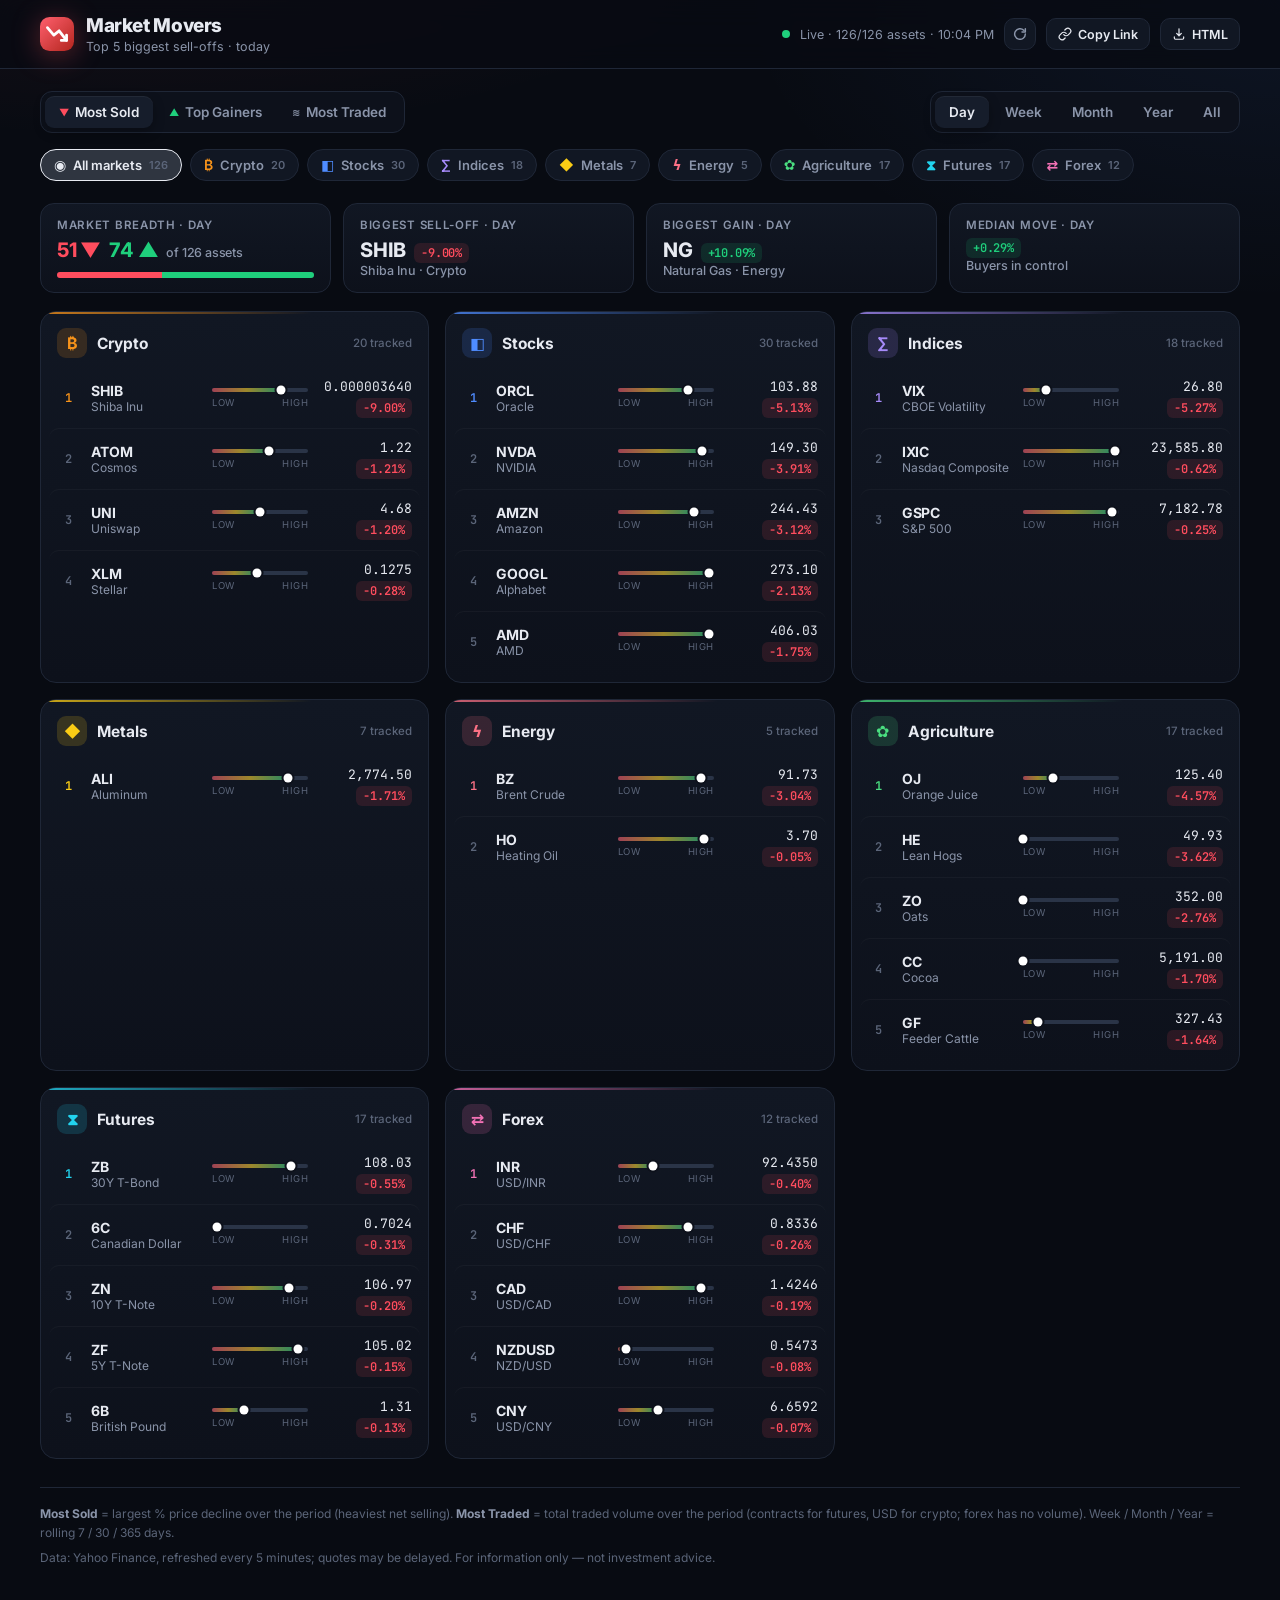
==== commit f42670db: "chore: refresh live market snapshot" ====
--- a/docs/index.html
+++ b/docs/index.html
@@ -349,7 +349,7 @@
     </div>
   </div>
 
-  <script id="embedded-data">window.__EMBEDDED_DATA__ = {"generatedAt":1795697821,"source":"yahoo","total":126,"categories":[{"id":"crypto","label":"Crypto","icon":"\u20bf","color":"#f7931a"},{"id":"stocks","label":"Stocks","icon":"\u25e7","color":"#4f8cff"},{"id":"indices","label":"Indices","icon":"\u2211","color":"#a78bfa"},{"id":"metals","label":"Metals","icon":"\u25c6","color":"#facc15"},{"id":"energy","label":"Energy","icon":"\u03df","color":"#fb7185"},{"id":"agriculture","label":"Agriculture","icon":"\u273f","color":"#4ade80"},{"id":"futures","label":"Futures","icon":"\u29d7","color":"#22d3ee"},{"id":"forex","label":"Forex","icon":"\u21c4","color":"#f472b6"}],"assets":[{"symbol":"BTC-USD","name":"Bitcoin","category":"crypto","currency":"USD","exchange":"CCC","price":60821.6,"marketTime":1795697815,"dayLow":60325.0,"dayHigh":61040.9,"yearLow":58558.9,"yearHigh":96929.3,"changes":{"1D":0.7344,"1W":-1.745,"1M":-24.7304,"1Y":-32.8074},"volumes":{"1D":37922574336,"1W":301440345286,"1M":990304559917,"1Y":12920977488554},"series":{"t":[1763596800,1763683200,1763769600,1763856000,1763942400,1764028800,1764115200,1764201600,1764288000,1764374400,1764460800,1764547200,1764633600,1764720000,1764806400,1764892800,1764979200,1765065600,1765152000,1765238400,1765324800,1765411200,1765497600,1765584000,1765670400,1765756800,1765843200,1765929600,1766016000,1766102400,1766188800,1766275200,1766361600,1766448000,1766534400,1766620800,1766707200,1766793600,1766880000,1766966400,1767052800,1767139200,1767225600,1767312000,1767398400,1767484800,1767571200,1767657600,1767744000,1767830400,1767916800,1768003200,1768089600,1768176000,1768262400,1768348800,1768435200,1768521600,1768608000,1768694400,1768780800,1768867200,1768953600,1769040000,1769126400,1769212800,1769299200,1769385600,1769472000,1769558400,1769644800,1769731200,1769817600,1769904000,1769990400,1770076800,1770163200,1770249600,1770336000,1770422400,1770508800,1770595200,1770681600,1770768000,1770854400,1770940800,1771027200,1771113600,1771200000,1771286400,1771372800,1771459200,1771545600,1771632000,1771718400,1771804800,1771891200,1771977600,1772064000,1772150400,1772236800,1772323200,1772409600,1772496000,1772582400,1772668800,1772755200,1772841600,1772928000,1773014400,1773100800,1773187200,1773273600,1773360000,1773446400,1773532800,1773619200,1773705600,1773792000,1773878400,1773964800,1774051200,1774137600,1774224000,1774310400,1774396800,1774483200,1774569600,1774656000,1774742400,1774828800,1774915200,1775001600,1775088000,1775174400,1775260800,1775347200,1775433600,1775520000,1775606400,1775692800,1775779200,1775865600,1775952000,1776038400,1776124800,1776211200,1776297600,1776384000,1776470400,1776556800,1776643200,1776729600,1776816000,1776902400,1776988800,1777075200,1777161600,1777248000,1777334400,1777420800,1777507200,1777593600,1777680000,1777766400,1777852800,1777939200,1778025600,1778112000,1778198400,1778284800,1778371200,1778457600,1778544000,1778630400,1778716800,1778803200,1778889600,1778976000,1779062400,1779148800,1779235200,1779321600,1779408000,1779494400,1779580800,1779667200,1779753600,1779840000,1779926400,1780012800,1780099200,1780185600,1780272000,1780358400,1780444800,1780531200,1780617600,1780704000,1780790400,1780876800,1780963200,1781049600,1781136000,1781222400,1781308800,1781395200,1781481600,1781568000,1781654400,1781740800,1781827200,1781913600,1782000000,1782086400,1782172800,1782259200,1782345600,1782432000,1782518400,1782604800,1782691200,1782777600,1782864000,1782950400,1783036800,1783123200,1783209600,1783296000,1783382400,1783468800,1783555200,1783641600,1783728000,1783814400,1783900800,1783987200,1784073600,1784160000,1784246400,1784332800,1784419200,1784505600,1784592000,1784678400,1784764800,1784851200,1784937600,1785024000,1785110400,1785196800,1785283200,1785369600,1785456000,1785542400,1785628800,1785715200,1785801600,1785888000,1785974400,1786060800,1786147200,1786233600,1786320000,1786406400,1786492800,1786579200,1786665600,1786752000,1786838400,1786924800,1787011200,1787097600,1787184000,1787270400,1787356800,1787443200,1787529600,1787616000,1787702400,1787788800,1787875200,1787961600,1788048000,1788134400,1788220800,1788307200,1788393600,1788480000,1788566400,1788652800,1788739200,1788825600,1788912000,1788998400,1789084800,1789171200,1789257600,1789344000,1789430400,1789516800,1789603200,1789689600,1789776000,1789862400,1789948800,1790035200,1790121600,1790208000,1790294400,1790380800,1790467200,1790553600,1790640000,1790726400,1790812800,1790899200,1790985600,1791072000,1791158400,1791244800,1791331200,1791417600,1791504000,1791590400,1791676800,1791763200,1791849600,1791936000,1792022400,1792108800,1792195200,1792281600,1792368000,1792454400,1792540800,1792627200,1792713600,1792800000,1792886400,1792972800,1793059200,1793145600,1793232000,1793318400,1793404800,1793491200,1793577600,1793664000,1793750400,1793836800,1793923200,1794009600,1794096000,1794182400,1794268800,1794355200,1794441600,1794528000,1794614400,1794700800,1794787200,1794873600,1794960000,1795046400,1795132800,1795219200,1795305600,1795392000,1795478400,1795564800,1795651200],"c":[86631.9,85090.7,84648.4,86805.0,88270.6,87341.9,90518.4,91285.4,90919.3,90851.8,90394.3,86321.6,91350.2,93527.8,92141.6,89387.8,89272.4,90405.6,90640.2,92691.7,92020.9,92511.3,90270.4,90298.7,88175.2,86419.8,87844.0,86143.8,85462.5,88103.4,88344.0,88621.8,88490.0,87414.0,87612.0,87234.7,87301.4,87802.2,87835.8,87138.1,88430.1,87508.8,88732.0,89944.7,90603.2,91413.5,93882.6,93729.0,91308.1,91027.1,90513.1,90386.6,90827.5,91193.0,95321.8,96929.3,95551.2,95525.1,95099.9,93634.4,92553.6,88310.9,89377.0,89462.5,89503.9,89110.7,86572.2,88267.1,89102.6,89184.6,84561.6,84128.7,78621.1,76974.4,78688.8,75633.5,73019.7,62702.1,70555.4,69282.0,70264.7,70120.8,68794.0,66992.0,66221.8,68857.8,69767.6,68788.2,68843.2,67494.2,66425.3,66957.5,68005.4,68003.8,67659.4,64616.7,64080.0,67960.1,67453.8,65881.8,66995.9,65738.1,68775.9,68293.6,72710.6,70841.1,68136.5,67272.6,65969.8,68402.4,69926.9,70204.9,70493.5,70968.3,71214.6,72789.9,74861.1,73922.5,71245.6,69912.8,70522.6,68711.5,67845.2,70914.9,70517.9,71309.9,68791.6,66338.4,66319.7,65954.9,66691.4,68233.3,68078.6,66888.6,66931.1,67290.5,68981.9,68859.8,71940.7,71123.4,71767.8,72979.0,73054.3,70753.4,74484.6,74181.6,74805.1,75152.1,77126.9,75726.2,73856.4,75872.5,76352.8,78203.1,78269.0,77455.3,77612.0,78657.5,77366.6,76350.7,75776.1,76304.3,78179.0,78657.2,78538.2,79827.9,80927.1,81427.5,80010.0,80186.8,80664.4,82138.9,81728.3,80477.5,79277.1,81051.2,79065.7,78131.4,77429.4,76954.2,76750.9,77457.8,77539.2,75488.2,76673.4,76981.1,77279.9,75825.7,74344.7,73536.6,73372.5,73754.8,73579.7,71319.8,66703.7,64014.4,63801.6,60922.7,60867.4,63239.5,63090.6,61643.8,61449.3,63561.1,63543.2,64421.3,65710.4,66289.5,65600.6,64418.4,62896.5,63540.8,64239.7,63237.5,63952.1,62668.0,60995.1,59721.7,60016.4,59940.1,59532.3,60138.4,58558.9,60003.8,61485.3,62544.2,63088.3,63547.9,63995.0,63297.4,62257.6,63193.1,64127.1,63802.0,63758.2,62239.1,64956.1,64712.4,63789.3,63899.5,64796.6,64690.8,65230.0,66505.1,66100.8,65044.8,64098.5,64311.8,65340.3,63724.9,63871.4,63908.2,64725.3,62813.7,62763.3,63482.0,63460.9,64056.0,64597.5,64262.1,64880.2,64904.7,64844.9,63910.6,63551.9,63402.4,63402.2,62975.6,63024.3,62818.7,64506.3,64680.7,69266.2,73032.8,78335.2,77083.4,77755.3,78964.5,78565.0,79027.4,80257.5,77830.3,78245.8,77667.6,78548.6,77403.6,77300.5,81271.7,79672.0,79823.9,80350.0,79115.9,78438.6,78259.5,76568.1,77173.8,77270.5,76838.2,78163.4,75612.5,76150.3,76403.8,80901.5,81233.7,81142.6,86602.9,86172.3,84383.0,84379.1,84034.9,84406.5,84458.1,83502.6,83622.4,83553.9,84853.1,84497.2,84763.6,86480.3,85786.6,85557.6,83275.9,81676.3,82546.3,82912.2,83679.5,81762.6,83095.1,81562.5,82141.5,81500.8,81382.1,82017.6,81853.5,82941.0,84012.0,81311.9,81074.2,80790.8,80024.0,80006.7,80805.1,81267.6,77775.1,77198.2,77434.8,78248.5,76677.3,77345.0,80405.3,75942.1,75746.9,75747.6,74584.6,75223.1,73720.1,73964.5,71343.0,68249.3,64128.1,65305.1,64855.8,64893.9,62987.3,61901.8,58799.0,60094.1,61161.9,61211.0,59747.8,60378.2,60821.6]}},{"symbol":"ETH-USD","name":"Ethereum","category":"crypto","currency":"USD","exchange":"CCC","price":1705.03,"marketTime":1795697818,"dayLow":1682.35,"dayHigh":1708.44,"yearLow":1564.82,"yearHigh":3354.72,"changes":{"1D":0.8435,"1W":-2.8578,"1M":-27.3754,"1Y":-43.6877},"volumes":{"1D":12753792000,"1W":102400638871,"1M":381051287038,"1Y":6106003595689},"series":{"t":[1763596800,1763683200,1763769600,1763856000,1763942400,1764028800,1764115200,1764201600,1764288000,1764374400,1764460800,1764547200,1764633600,1764720000,1764806400,1764892800,1764979200,1765065600,1765152000,1765238400,1765324800,1765411200,1765497600,1765584000,1765670400,1765756800,1765843200,1765929600,1766016000,1766102400,1766188800,1766275200,1766361600,1766448000,1766534400,1766620800,1766707200,1766793600,1766880000,1766966400,1767052800,1767139200,1767225600,1767312000,1767398400,1767484800,1767571200,1767657600,1767744000,1767830400,1767916800,1768003200,1768089600,1768176000,1768262400,1768348800,1768435200,1768521600,1768608000,1768694400,1768780800,1768867200,1768953600,1769040000,1769126400,1769212800,1769299200,1769385600,1769472000,1769558400,1769644800,1769731200,1769817600,1769904000,1769990400,1770076800,1770163200,1770249600,1770336000,1770422400,1770508800,1770595200,1770681600,1770768000,1770854400,1770940800,1771027200,1771113600,1771200000,1771286400,1771372800,1771459200,1771545600,1771632000,1771718400,1771804800,1771891200,1771977600,1772064000,1772150400,1772236800,1772323200,1772409600,1772496000,1772582400,1772668800,1772755200,1772841600,1772928000,1773014400,1773100800,1773187200,1773273600,1773360000,1773446400,1773532800,1773619200,1773705600,1773792000,1773878400,1773964800,1774051200,1774137600,1774224000,1774310400,1774396800,1774483200,1774569600,1774656000,1774742400,1774828800,1774915200,1775001600,1775088000,1775174400,1775260800,1775347200,1775433600,1775520000,1775606400,1775692800,1775779200,1775865600,1775952000,1776038400,1776124800,1776211200,1776297600,1776384000,1776470400,1776556800,1776643200,1776729600,1776816000,1776902400,1776988800,1777075200,1777161600,1777248000,1777334400,1777420800,1777507200,1777593600,1777680000,1777766400,1777852800,1777939200,1778025600,1778112000,1778198400,1778284800,1778371200,1778457600,1778544000,1778630400,1778716800,1778803200,1778889600,1778976000,1779062400,1779148800,1779235200,1779321600,1779408000,1779494400,1779580800,1779667200,1779753600,1779840000,1779926400,1780012800,1780099200,1780185600,1780272000,1780358400,1780444800,1780531200,1780617600,1780704000,1780790400,1780876800,1780963200,1781049600,1781136000,1781222400,1781308800,1781395200,1781481600,1781568000,1781654400,1781740800,1781827200,1781913600,1782000000,1782086400,1782172800,1782259200,1782345600,1782432000,1782518400,1782604800,1782691200,1782777600,1782864000,1782950400,1783036800,1783123200,1783209600,1783296000,1783382400,1783468800,1783555200,1783641600,1783728000,1783814400,1783900800,1783987200,1784073600,1784160000,1784246400,1784332800,1784419200,1784505600,1784592000,1784678400,1784764800,1784851200,1784937600,1785024000,1785110400,1785196800,1785283200,1785369600,1785456000,1785542400,1785628800,1785715200,1785801600,1785888000,1785974400,1786060800,1786147200,1786233600,1786320000,1786406400,1786492800,1786579200,1786665600,1786752000,1786838400,1786924800,1787011200,1787097600,1787184000,1787270400,1787356800,1787443200,1787529600,1787616000,1787702400,1787788800,1787875200,1787961600,1788048000,1788134400,1788220800,1788307200,1788393600,1788480000,1788566400,1788652800,1788739200,1788825600,1788912000,1788998400,1789084800,1789171200,1789257600,1789344000,1789430400,1789516800,1789603200,1789689600,1789776000,1789862400,1789948800,1790035200,1790121600,1790208000,1790294400,1790380800,1790467200,1790553600,1790640000,1790726400,1790812800,1790899200,1790985600,1791072000,1791158400,1791244800,1791331200,1791417600,1791504000,1791590400,1791676800,1791763200,1791849600,1791936000,1792022400,1792108800,1792195200,1792281600,1792368000,1792454400,1792540800,1792627200,1792713600,1792800000,1792886400,1792972800,1793059200,1793145600,1793232000,1793318400,1793404800,1793491200,1793577600,1793664000,1793750400,1793836800,1793923200,1794009600,1794096000,1794182400,1794268800,1794355200,1794441600,1794528000,1794614400,1794700800,1794787200,1794873600,1794960000,1795046400,1795132800,1795219200,1795305600,1795392000,1795478400,1795564800,1795651200],"c":[2831.78,2765.7,2767.61,2801.68,2952.71,2957.94,3027.81,3014.54,3032.3,2991.69,2992.11,2800.19,2997.94,3191.57,3134.32,3024.43,3040.21,3061.3,3125.2,3321.11,3325.39,3237.06,3084.17,3116.7,3060.59,2964.18,2964.18,2831.4,2827.07,2977.97,2977.58,3001.61,3006.07,2963.37,2945.59,2903.58,2925.75,2948.0,2948.57,2934.54,2971.42,2967.04,3000.39,3124.42,3125.92,3140.71,3226.13,3295.95,3166.84,3104.38,3083.05,3082.4,3118.89,3092.33,3322.1,3354.72,3317.1,3295.48,3308.86,3281.16,3186.62,2935.61,2978.9,2949.63,2953.26,2948.74,2815.9,2926.46,3022.21,3006.61,2818.23,2702.38,2445.09,2267.96,2344.36,2227.56,2143.5,1821.68,2063.39,2090.55,2088.76,2103.57,2019.5,1940.62,1946.94,2048.53,2086.01,1966.04,1997.92,1992.19,1953.97,1948.2,1969.02,1973.74,1957.81,1855.5,1852.97,2054.63,2026.79,1930.76,1965.05,1939.07,2027.27,1982.77,2126.51,2071.61,1978.75,1969.46,1936.6,1992.94,2037.12,2051.57,2073.14,2092.56,2097.09,2177.48,2351.18,2318.05,2203.67,2137.42,2146.5,2076.69,2053.05,2152.15,2155.7,2168.02,2059.58,1991.27,1992.69,1982.56,2023.51,2104.71,2138.74,2056.85,2053.39,2065.35,2109.0,2107.76,2241.81,2190.34,2189.14,2245.15,2285.39,2192.2,2370.71,2323.31,2359.44,2348.65,2421.07,2351.1,2264.92,2315.21,2327.97,2376.09,2331.51,2315.69,2318.83,2369.73,2303.06,2289.42,2253.42,2256.25,2295.09,2316.23,2321.64,2346.4,2361.18,2350.8,2291.11,2306.97,2326.73,2369.04,2339.36,2274.64,2257.58,2280.93,2223.33,2179.75,2127.65,2128.52,2109.96,2126.98,2131.41,2064.64,2115.95,2097.99,2111.37,2070.86,2022.2,2007.55,2011.98,2019.46,2004.34,2003.22,1857.72,1811.73,1769.58,1580.86,1568.77,1686.4,1690.15,1637.71,1620.14,1672.28,1665.13,1680.21,1724.61,1794.96,1790.4,1747.89,1709.53,1710.98,1739.3,1704.58,1726.51,1665.44,1619.92,1564.82,1576.62,1571.59,1570.36,1610.21,1569.58,1608.96,1698.17,1756.52,1779.03,1783.01,1797.57,1768.51,1742.68,1744.48,1795.69,1788.1,1805.79,1773.5,1889.48,1916.94,1863.19,1840.99,1861.39,1871.51,1903.76,1928.38,1933.49,1877.1,1860.18,1873.22,1953.41,1890.61,1919.95,1908.52,1917.37,1860.35,1843.42,1882.52,1858.26,1868.39,1906.53,1902.06,1913.28,1915.53,1908.68,1871.28,1881.37,1878.14,1883.99,1880.65,1880.91,1873.94,1912.2,1916.46,2251.46,2326.38,2515.28,2424.25,2463.82,2481.83,2443.16,2506.26,2510.41,2442.54,2457.69,2417.94,2466.82,2417.84,2391.5,2508.02,2456.08,2480.74,2514.55,2490.96,2484.94,2466.91,2437.1,2514.73,2525.94,2477.02,2514.41,2399.09,2416.12,2447.11,2611.35,2631.96,2643.0,2776.47,2752.63,2684.69,2687.3,2690.48,2695.21,2686.93,2688.67,2676.72,2683.68,2705.54,2668.15,2687.26,2726.51,2711.03,2697.52,2573.53,2471.91,2485.54,2504.03,2534.7,2444.36,2496.63,2418.21,2440.48,2419.77,2399.8,2408.74,2404.82,2446.73,2470.77,2386.19,2384.08,2355.95,2326.92,2320.28,2347.73,2357.62,2249.5,2241.05,2252.75,2273.05,2248.89,2272.73,2422.31,2234.48,2235.05,2236.32,2120.98,2131.5,2050.18,2055.88,2016.83,1927.59,1769.12,1835.5,1819.28,1822.96,1774.75,1755.19,1619.43,1682.2,1721.08,1708.85,1677.69,1690.77,1705.03]}},{"symbol":"SOL-USD","name":"Solana","category":"crypto","currency":"USD","exchange":"CCC","price":70.9,"marketTime":1795697817,"dayLow":70.3932,"dayHigh":71.4146,"yearLow":62.1898,"yearHigh":146.753,"changes":{"1D":0.7199,"1W":-2.9644,"1M":-29.9788,"1Y":-50.4238},"volumes":{"1D":2741555712,"1W":22094273568,"1M":89698638264,"1Y":1295997518932},"series":{"t":[1763596800,1763683200,1763769600,1763856000,1763942400,1764028800,1764115200,1764201600,1764288000,1764374400,1764460800,1764547200,1764633600,1764720000,1764806400,1764892800,1764979200,1765065600,1765152000,1765238400,1765324800,1765411200,1765497600,1765584000,1765670400,1765756800,1765843200,1765929600,1766016000,1766102400,1766188800,1766275200,1766361600,1766448000,1766534400,1766620800,1766707200,1766793600,1766880000,1766966400,1767052800,1767139200,1767225600,1767312000,1767398400,1767484800,1767571200,1767657600,1767744000,1767830400,1767916800,1768003200,1768089600,1768176000,1768262400,1768348800,1768435200,1768521600,1768608000,1768694400,1768780800,1768867200,1768953600,1769040000,1769126400,1769212800,1769299200,1769385600,1769472000,1769558400,1769644800,1769731200,1769817600,1769904000,1769990400,1770076800,1770163200,1770249600,1770336000,1770422400,1770508800,1770595200,1770681600,1770768000,1770854400,1770940800,1771027200,1771113600,1771200000,1771286400,1771372800,1771459200,1771545600,1771632000,1771718400,1771804800,1771891200,1771977600,1772064000,1772150400,1772236800,1772323200,1772409600,1772496000,1772582400,1772668800,1772755200,1772841600,1772928000,1773014400,1773100800,1773187200,1773273600,1773360000,1773446400,1773532800,1773619200,1773705600,1773792000,1773878400,1773964800,1774051200,1774137600,1774224000,1774310400,1774396800,1774483200,1774569600,1774656000,1774742400,1774828800,1774915200,1775001600,1775088000,1775174400,1775260800,1775347200,1775433600,1775520000,1775606400,1775692800,1775779200,1775865600,1775952000,1776038400,1776124800,1776211200,1776297600,1776384000,1776470400,1776556800,1776643200,1776729600,1776816000,1776902400,1776988800,1777075200,1777161600,1777248000,1777334400,1777420800,1777507200,1777593600,1777680000,1777766400,1777852800,1777939200,1778025600,1778112000,1778198400,1778284800,1778371200,1778457600,1778544000,1778630400,1778716800,1778803200,1778889600,1778976000,1779062400,1779148800,1779235200,1779321600,1779408000,1779494400,1779580800,1779667200,1779753600,1779840000,1779926400,1780012800,1780099200,1780185600,1780272000,1780358400,1780444800,1780531200,1780617600,1780704000,1780790400,1780876800,1780963200,1781049600,1781136000,1781222400,1781308800,1781395200,1781481600,1781568000,1781654400,1781740800,1781827200,1781913600,1782000000,1782086400,1782172800,1782259200,1782345600,1782432000,1782518400,1782604800,1782691200,1782777600,1782864000,1782950400,1783036800,1783123200,1783209600,1783296000,1783382400,1783468800,1783555200,1783641600,1783728000,1783814400,1783900800,1783987200,1784073600,1784160000,1784246400,1784332800,1784419200,1784505600,1784592000,1784678400,1784764800,1784851200,1784937600,1785024000,1785110400,1785196800,1785283200,1785369600,1785456000,1785542400,1785628800,1785715200,1785801600,1785888000,1785974400,1786060800,1786147200,1786233600,1786320000,1786406400,1786492800,1786579200,1786665600,1786752000,1786838400,1786924800,1787011200,1787097600,1787184000,1787270400,1787356800,1787443200,1787529600,1787616000,1787702400,1787788800,1787875200,1787961600,1788048000,1788134400,1788220800,1788307200,1788393600,1788480000,1788566400,1788652800,1788739200,1788825600,1788912000,1788998400,1789084800,1789171200,1789257600,1789344000,1789430400,1789516800,1789603200,1789689600,1789776000,1789862400,1789948800,1790035200,1790121600,1790208000,1790294400,1790380800,1790467200,1790553600,1790640000,1790726400,1790812800,1790899200,1790985600,1791072000,1791158400,1791244800,1791331200,1791417600,1791504000,1791590400,1791676800,1791763200,1791849600,1791936000,1792022400,1792108800,1792195200,1792281600,1792368000,1792454400,1792540800,1792627200,1792713600,1792800000,1792886400,1792972800,1793059200,1793145600,1793232000,1793318400,1793404800,1793491200,1793577600,1793664000,1793750400,1793836800,1793923200,1794009600,1794096000,1794182400,1794268800,1794355200,1794441600,1794528000,1794614400,1794700800,1794787200,1794873600,1794960000,1795046400,1795132800,1795219200,1795305600,1795392000,1795478400,1795564800,1795651200],"c":[133.517,128.501,127.551,130.705,138.371,138.891,143.012,140.846,137.39,136.082,133.565,126.709,138.674,144.898,139.015,133.323,132.348,132.094,133.278,137.902,136.469,136.372,132.324,133.247,129.481,127.757,129.251,123.12,119.57,126.193,125.809,125.992,125.801,123.857,122.459,119.947,122.196,124.648,125.199,123.125,124.931,124.484,126.761,132.134,133.298,133.9,137.99,141.098,136.313,138.293,135.756,135.727,139.49,139.136,145.361,146.753,142.332,144.86,143.726,137.995,133.339,125.706,129.379,128.288,127.362,127.054,118.773,124.14,127.055,125.118,117.606,117.363,105.442,100.851,104.471,97.5639,92.0293,78.1874,87.4648,87.6398,87.0441,86.7018,82.9155,79.2542,78.3484,84.3225,88.1608,86.0051,86.4288,85.1976,81.5669,82.3932,84.6351,85.2111,82.791,77.7533,79.0365,87.9156,85.9091,81.9515,84.3662,83.5777,86.6345,87.0198,90.8343,88.6911,84.6818,83.18,81.6246,84.9362,85.8382,86.5649,86.8678,88.1533,88.0707,92.2518,96.2237,94.706,90.0657,88.9178,89.8536,87.4654,86.1283,91.4241,90.8224,91.7082,86.4439,83.0188,82.0156,81.4224,82.4441,83.1065,81.1953,78.9513,80.3685,80.8084,81.8545,80.1516,85.648,82.5817,83.2977,84.8285,84.9488,81.5352,86.6566,83.7746,84.9193,88.9942,88.8742,86.2027,83.5809,85.333,86.0295,86.9158,86.1411,86.2319,86.1512,86.9704,84.8178,84.039,83.0269,83.0238,83.7235,84.2766,83.8996,84.0899,86.3192,89.145,88.4048,91.9498,93.1455,96.427,97.3502,94.2843,91.0855,92.1487,89.2004,86.5365,85.173,85.2969,84.2086,86.0419,87.1562,84.3071,85.6585,85.2497,85.0105,83.5865,82.3681,81.9854,81.9325,82.5473,82.2983,81.087,74.1429,71.6124,68.7189,63.4869,62.1898,66.3106,66.795,64.9621,63.161,66.822,66.7493,68.8728,71.1662,73.9793,73.4138,71.931,69.6265,69.7206,73.1727,72.4182,71.9082,69.6437,67.9825,67.5741,71.8354,70.4107,71.3129,74.9468,73.5233,77.3837,80.644,82.2801,81.6496,81.423,81.9152,80.6487,77.787,78.0455,78.0666,76.8242,76.8738,74.8614,77.7624,77.2641,75.272,75.0116,75.4609,76.3553,77.7919,78.1086,77.9063,75.8598,73.8799,74.4286,76.6022,74.1418,73.6991,73.5972,74.468,72.7897,71.8663,73.4488,73.4737,73.7178,73.9614,72.5765,73.6427,75.9722,76.2121,75.9452,76.1951,75.5255,76.1773,75.3273,75.2723,74.539,75.9441,77.0312,85.3745,87.6369,93.6536,93.9125,95.4422,98.5617,96.6035,102.167,109.208,104.127,105.652,101.877,102.997,99.9869,100.386,103.978,101.949,103.188,106.448,103.866,103.325,101.608,98.6899,102.396,101.786,99.2458,102.495,96.8884,98.6419,101.603,112.599,111.015,111.133,118.75,118.507,114.975,117.009,122.01,121.426,122.059,118.837,119.055,117.995,118.398,118.615,119.645,121.529,120.751,120.788,116.223,109.442,109.139,110.034,111.241,105.559,106.728,104.074,105.331,104.297,103.312,104.025,104.926,106.422,106.794,103.542,102.78,102.272,101.223,100.755,101.255,102.307,95.4941,96.2188,95.3482,94.4546,91.8355,92.919,95.4884,89.1434,90.0594,89.6687,86.2428,86.5493,83.2603,83.3211,81.6607,78.0961,70.1769,72.6789,71.5053,75.1052,73.6228,73.066,68.7475,70.2152,70.5701,71.9818,69.6358,70.3932,70.9]}},{"symbol":"BNB-USD","name":"BNB","category":"crypto","currency":"USD","exchange":"CCC","price":552.2,"marketTime":1795697806,"dayLow":549.721,"dayHigh":560.253,"yearLow":539.003,"yearHigh":949.109,"changes":{"1D":-0.247,"1W":-4.7261,"1M":-25.7943,"1Y":-38.077},"volumes":{"1D":1027477632,"1W":7742158032,"1M":40393919842,"1Y":594636155530},"series":{"t":[1763596800,1763683200,1763769600,1763856000,1763942400,1764028800,1764115200,1764201600,1764288000,1764374400,1764460800,1764547200,1764633600,1764720000,1764806400,1764892800,1764979200,1765065600,1765152000,1765238400,1765324800,1765411200,1765497600,1765584000,1765670400,1765756800,1765843200,1765929600,1766016000,1766102400,1766188800,1766275200,1766361600,1766448000,1766534400,1766620800,1766707200,1766793600,1766880000,1766966400,1767052800,1767139200,1767225600,1767312000,1767398400,1767484800,1767571200,1767657600,1767744000,1767830400,1767916800,1768003200,1768089600,1768176000,1768262400,1768348800,1768435200,1768521600,1768608000,1768694400,1768780800,1768867200,1768953600,1769040000,1769126400,1769212800,1769299200,1769385600,1769472000,1769558400,1769644800,1769731200,1769817600,1769904000,1769990400,1770076800,1770163200,1770249600,1770336000,1770422400,1770508800,1770595200,1770681600,1770768000,1770854400,1770940800,1771027200,1771113600,1771200000,1771286400,1771372800,1771459200,1771545600,1771632000,1771718400,1771804800,1771891200,1771977600,1772064000,1772150400,1772236800,1772323200,1772409600,1772496000,1772582400,1772668800,1772755200,1772841600,1772928000,1773014400,1773100800,1773187200,1773273600,1773360000,1773446400,1773532800,1773619200,1773705600,1773792000,1773878400,1773964800,1774051200,1774137600,1774224000,1774310400,1774396800,1774483200,1774569600,1774656000,1774742400,1774828800,1774915200,1775001600,1775088000,1775174400,1775260800,1775347200,1775433600,1775520000,1775606400,1775692800,1775779200,1775865600,1775952000,1776038400,1776124800,1776211200,1776297600,1776384000,1776470400,1776556800,1776643200,1776729600,1776816000,1776902400,1776988800,1777075200,1777161600,1777248000,1777334400,1777420800,1777507200,1777593600,1777680000,1777766400,1777852800,1777939200,1778025600,1778112000,1778198400,1778284800,1778371200,1778457600,1778544000,1778630400,1778716800,1778803200,1778889600,1778976000,1779062400,1779148800,1779235200,1779321600,1779408000,1779494400,1779580800,1779667200,1779753600,1779840000,1779926400,1780012800,1780099200,1780185600,1780272000,1780358400,1780444800,1780531200,1780617600,1780704000,1780790400,1780876800,1780963200,1781049600,1781136000,1781222400,1781308800,1781395200,1781481600,1781568000,1781654400,1781740800,1781827200,1781913600,1782000000,1782086400,1782172800,1782259200,1782345600,1782432000,1782518400,1782604800,1782691200,1782777600,1782864000,1782950400,1783036800,1783123200,1783209600,1783296000,1783382400,1783468800,1783555200,1783641600,1783728000,1783814400,1783900800,1783987200,1784073600,1784160000,1784246400,1784332800,1784419200,1784505600,1784592000,1784678400,1784764800,1784851200,1784937600,1785024000,1785110400,1785196800,1785283200,1785369600,1785456000,1785542400,1785628800,1785715200,1785801600,1785888000,1785974400,1786060800,1786147200,1786233600,1786320000,1786406400,1786492800,1786579200,1786665600,1786752000,1786838400,1786924800,1787011200,1787097600,1787184000,1787270400,1787356800,1787443200,1787529600,1787616000,1787702400,1787788800,1787875200,1787961600,1788048000,1788134400,1788220800,1788307200,1788393600,1788480000,1788566400,1788652800,1788739200,1788825600,1788912000,1788998400,1789084800,1789171200,1789257600,1789344000,1789430400,1789516800,1789603200,1789689600,1789776000,1789862400,1789948800,1790035200,1790121600,1790208000,1790294400,1790380800,1790467200,1790553600,1790640000,1790726400,1790812800,1790899200,1790985600,1791072000,1791158400,1791244800,1791331200,1791417600,1791504000,1791590400,1791676800,1791763200,1791849600,1791936000,1792022400,1792108800,1792195200,1792281600,1792368000,1792454400,1792540800,1792627200,1792713600,1792800000,1792886400,1792972800,1793059200,1793145600,1793232000,1793318400,1793404800,1793491200,1793577600,1793664000,1793750400,1793836800,1793923200,1794009600,1794096000,1794182400,1794268800,1794355200,1794441600,1794528000,1794614400,1794700800,1794787200,1794873600,1794960000,1795046400,1795132800,1795219200,1795305600,1795392000,1795478400,1795564800,1795651200],"c":[866.344,830.079,833.351,843.225,864.421,862.108,891.753,895.56,887.647,873.69,877.577,827.405,877.035,921.754,900.066,884.218,890.545,894.022,897.604,898.81,894.651,886.167,881.868,897.43,877.807,858.545,874.899,842.93,829.301,855.943,853.586,857.889,857.857,843.771,846.26,829.424,834.152,844.555,858.829,851.188,860.554,863.257,863.055,880.844,878.639,894.384,910.788,917.507,899.414,891.754,895.469,906.112,902.751,905.418,942.46,949.109,930.878,937.532,947.045,932.591,922.495,884.675,882.558,886.972,890.766,886.18,864.727,878.745,897.666,901.349,867.098,857.259,780.485,758.457,774.579,753.578,697.862,606.543,657.422,647.35,640.254,635.954,619.57,607.187,613.711,619.084,633.345,614.638,626.571,617.562,604.524,607.16,625.664,625.898,614.407,595.865,584.11,629.073,625.913,613.97,617.246,618.107,637.24,633.831,657.817,647.626,627.273,620.066,612.039,634.5,641.879,651.478,652.135,655.882,657.832,673.701,679.355,668.781,652.059,639.266,642.183,630.134,626.601,638.537,638.253,647.328,628.995,613.292,610.701,605.676,608.554,617.049,610.623,583.137,588.1,593.284,601.536,600.386,620.899,601.172,602.828,605.992,607.391,592.214,615.051,614.037,622.665,635.583,643.45,630.322,616.524,629.255,631.792,637.932,638.726,636.403,628.657,636.111,626.964,624.311,617.33,615.067,615.331,617.828,617.482,622.659,630.391,647.574,637.022,649.009,649.737,663.663,669.974,664.541,671.383,677.94,672.111,656.216,648.794,643.056,639.45,648.819,657.35,649.469,655.71,656.098,662.304,655.596,648.159,637.494,642.287,717.934,708.584,692.131,650.43,620.099,603.535,572.107,574.511,603.629,601.628,592.851,586.174,605.042,603.507,609.544,616.086,617.422,604.346,600.959,578.015,581.164,587.614,583.752,589.919,577.6,563.771,559.799,566.858,556.391,550.7,558.668,545.686,550.109,558.015,573.442,574.973,588.935,585.434,576.797,568.306,568.468,575.032,574.889,573.948,566.634,581.756,580.104,572.193,567.765,570.286,570.404,570.733,573.597,570.754,566.945,564.337,568.469,574.504,565.73,570.487,571.402,592.013,586.427,574.96,587.568,588.795,592.808,593.221,591.653,592.197,600.422,601.766,598.687,616.499,609.68,610.037,607.58,607.104,602.479,605.172,603.528,626.472,654.908,686.967,695.702,701.847,703.638,694.026,707.88,712.171,691.117,692.604,684.809,691.025,682.749,687.963,724.996,721.26,766.912,752.501,740.027,752.429,722.735,709.133,726.968,727.453,716.331,720.236,712.161,725.576,738.002,761.016,762.044,772.348,798.89,788.156,767.254,776.499,776.799,773.236,778.897,763.801,758.086,768.182,771.184,768.148,787.266,795.264,786.81,779.616,772.301,735.131,742.094,749.768,753.538,732.13,741.062,729.261,728.668,720.894,717.042,722.255,730.955,740.824,745.868,730.477,738.837,738.7,737.725,741.419,744.148,758.668,697.691,703.354,702.613,711.884,698.043,698.531,719.546,688.028,693.118,695.244,683.291,690.075,679.591,679.505,656.053,629.433,581.378,595.989,590.691,596.026,582.488,579.592,539.003,547.512,558.542,555.85,547.74,553.567,552.2]}},{"symbol":"XRP-USD","name":"XRP","category":"crypto","currency":"USD","exchange":"CCC","price":0.9499,"marketTime":1795697814,"dayLow":0.936416,"dayHigh":0.961189,"yearLow":0.909707,"yearHigh":2.3488,"changes":{"1D":1.3827,"1W":-1.0322,"1M":-28.5567,"1Y":-57.2941},"volumes":{"1D":2060021632,"1W":16200502649,"1M":68324368685,"1Y":937689590369},"series":{"t":[1763596800,1763683200,1763769600,1763856000,1763942400,1764028800,1764115200,1764201600,1764288000,1764374400,1764460800,1764547200,1764633600,1764720000,1764806400,1764892800,1764979200,1765065600,1765152000,1765238400,1765324800,1765411200,1765497600,1765584000,1765670400,1765756800,1765843200,1765929600,1766016000,1766102400,1766188800,1766275200,1766361600,1766448000,1766534400,1766620800,1766707200,1766793600,1766880000,1766966400,1767052800,1767139200,1767225600,1767312000,1767398400,1767484800,1767571200,1767657600,1767744000,1767830400,1767916800,1768003200,1768089600,1768176000,1768262400,1768348800,1768435200,1768521600,1768608000,1768694400,1768780800,1768867200,1768953600,1769040000,1769126400,1769212800,1769299200,1769385600,1769472000,1769558400,1769644800,1769731200,1769817600,1769904000,1769990400,1770076800,1770163200,1770249600,1770336000,1770422400,1770508800,1770595200,1770681600,1770768000,1770854400,1770940800,1771027200,1771113600,1771200000,1771286400,1771372800,1771459200,1771545600,1771632000,1771718400,1771804800,1771891200,1771977600,1772064000,1772150400,1772236800,1772323200,1772409600,1772496000,1772582400,1772668800,1772755200,1772841600,1772928000,1773014400,1773100800,1773187200,1773273600,1773360000,1773446400,1773532800,1773619200,1773705600,1773792000,1773878400,1773964800,1774051200,1774137600,1774224000,1774310400,1774396800,1774483200,1774569600,1774656000,1774742400,1774828800,1774915200,1775001600,1775088000,1775174400,1775260800,1775347200,1775433600,1775520000,1775606400,1775692800,1775779200,1775865600,1775952000,1776038400,1776124800,1776211200,1776297600,1776384000,1776470400,1776556800,1776643200,1776729600,1776816000,1776902400,1776988800,1777075200,1777161600,1777248000,1777334400,1777420800,1777507200,1777593600,1777680000,1777766400,1777852800,1777939200,1778025600,1778112000,1778198400,1778284800,1778371200,1778457600,1778544000,1778630400,1778716800,1778803200,1778889600,1778976000,1779062400,1779148800,1779235200,1779321600,1779408000,1779494400,1779580800,1779667200,1779753600,1779840000,1779926400,1780012800,1780099200,1780185600,1780272000,1780358400,1780444800,1780531200,1780617600,1780704000,1780790400,1780876800,1780963200,1781049600,1781136000,1781222400,1781308800,1781395200,1781481600,1781568000,1781654400,1781740800,1781827200,1781913600,1782000000,1782086400,1782172800,1782259200,1782345600,1782432000,1782518400,1782604800,1782691200,1782777600,1782864000,1782950400,1783036800,1783123200,1783209600,1783296000,1783382400,1783468800,1783555200,1783641600,1783728000,1783814400,1783900800,1783987200,1784073600,1784160000,1784246400,1784332800,1784419200,1784505600,1784592000,1784678400,1784764800,1784851200,1784937600,1785024000,1785110400,1785196800,1785283200,1785369600,1785456000,1785542400,1785628800,1785715200,1785801600,1785888000,1785974400,1786060800,1786147200,1786233600,1786320000,1786406400,1786492800,1786579200,1786665600,1786752000,1786838400,1786924800,1787011200,1787097600,1787184000,1787270400,1787356800,1787443200,1787529600,1787616000,1787702400,1787788800,1787875200,1787961600,1788048000,1788134400,1788220800,1788307200,1788393600,1788480000,1788566400,1788652800,1788739200,1788825600,1788912000,1788998400,1789084800,1789171200,1789257600,1789344000,1789430400,1789516800,1789603200,1789689600,1789776000,1789862400,1789948800,1790035200,1790121600,1790208000,1790294400,1790380800,1790467200,1790553600,1790640000,1790726400,1790812800,1790899200,1790985600,1791072000,1791158400,1791244800,1791331200,1791417600,1791504000,1791590400,1791676800,1791763200,1791849600,1791936000,1792022400,1792108800,1792195200,1792281600,1792368000,1792454400,1792540800,1792627200,1792713600,1792800000,1792886400,1792972800,1793059200,1793145600,1793232000,1793318400,1793404800,1793491200,1793577600,1793664000,1793750400,1793836800,1793923200,1794009600,1794096000,1794182400,1794268800,1794355200,1794441600,1794528000,1794614400,1794700800,1794787200,1794873600,1794960000,1795046400,1795132800,1795219200,1795305600,1795392000,1795478400,1795564800,1795651200],"c":[1.99879,1.9504,1.94975,2.04626,2.22588,2.19854,2.22428,2.20082,2.18065,2.20338,2.16097,2.03092,2.15552,2.20191,2.09717,2.03761,2.03262,2.04342,2.07311,2.10842,2.04334,2.03551,2.00915,2.02399,1.97929,1.89867,1.93007,1.86184,1.80778,1.90739,1.9324,1.92201,1.90276,1.87282,1.86117,1.83184,1.84296,1.87285,1.86436,1.84772,1.87549,1.83997,1.87794,2.00582,2.01741,2.09002,2.3488,2.3069,2.16712,2.1221,2.09164,2.08802,2.07106,2.05255,2.1638,2.13974,2.07813,2.06822,2.06237,1.99266,1.98638,1.88958,1.94556,1.92167,1.91953,1.91313,1.83303,1.9035,1.91393,1.90873,1.80507,1.73243,1.64547,1.59134,1.62055,1.5742,1.51048,1.21352,1.47152,1.4242,1.43219,1.43612,1.39949,1.36802,1.36207,1.40746,1.50998,1.47486,1.48668,1.4744,1.42161,1.40638,1.42941,1.43166,1.39308,1.35165,1.34889,1.43375,1.40202,1.35592,1.37723,1.35173,1.39098,1.36056,1.43022,1.40305,1.36357,1.35642,1.3414,1.36184,1.38643,1.38488,1.38465,1.39891,1.40727,1.44755,1.54357,1.51854,1.46385,1.44732,1.44546,1.40658,1.38488,1.43188,1.41542,1.41424,1.36011,1.32501,1.3328,1.32728,1.32258,1.34026,1.34777,1.31869,1.31791,1.31557,1.3255,1.32122,1.38149,1.34237,1.34414,1.35661,1.35545,1.325,1.37667,1.36183,1.39167,1.45264,1.47705,1.43468,1.39465,1.42487,1.43183,1.43003,1.43906,1.43368,1.42422,1.43157,1.40091,1.38066,1.36925,1.36743,1.3847,1.39315,1.38758,1.39196,1.41315,1.42472,1.38713,1.41829,1.42011,1.47281,1.47682,1.4361,1.42635,1.48411,1.43373,1.41404,1.40094,1.3892,1.36059,1.36537,1.37209,1.3337,1.35749,1.35003,1.34939,1.32766,1.30615,1.31353,1.32833,1.33834,1.33132,1.29488,1.20989,1.20025,1.16665,1.09644,1.09346,1.15465,1.16819,1.13725,1.09724,1.14159,1.13206,1.15005,1.18583,1.23821,1.21599,1.18509,1.14542,1.13638,1.14905,1.12442,1.12863,1.10941,1.07226,1.04164,1.04712,1.04643,1.04758,1.05727,1.03843,1.05215,1.0865,1.13393,1.15679,1.15589,1.1438,1.11178,1.08997,1.09334,1.10392,1.09758,1.08574,1.06548,1.11112,1.11277,1.08629,1.08862,1.09216,1.09592,1.11211,1.14247,1.14161,1.10688,1.09093,1.09733,1.11167,1.06527,1.06796,1.07286,1.08382,1.06053,1.05974,1.08461,1.07463,1.07321,1.06101,1.03367,1.02124,1.03861,1.02892,1.01153,1.02188,1.00437,1.00812,0.998038,1.0014,0.991973,1.00262,1.00135,1.1044,1.26844,1.4538,1.46373,1.52219,1.47904,1.43325,1.42243,1.45303,1.38319,1.39673,1.3595,1.37905,1.35164,1.34981,1.45132,1.39896,1.41247,1.42282,1.39775,1.41625,1.39442,1.33532,1.35617,1.36656,1.34061,1.42101,1.28469,1.29934,1.29587,1.39615,1.41045,1.40985,1.53304,1.57176,1.50056,1.53311,1.56841,1.5281,1.51836,1.49628,1.49003,1.48839,1.49404,1.48499,1.4865,1.52018,1.50744,1.49733,1.42126,1.379,1.39534,1.40173,1.40921,1.33951,1.36462,1.3298,1.33319,1.31003,1.29257,1.30496,1.30271,1.33445,1.36362,1.30766,1.29394,1.29848,1.29441,1.3069,1.32959,1.32427,1.23486,1.25441,1.25011,1.24986,1.2478,1.27733,1.30465,1.20599,1.17808,1.16205,1.11046,1.09692,1.05565,1.05284,1.03993,1.00944,0.913031,0.974613,0.95467,0.98292,0.968603,0.959807,0.909707,0.931362,0.927381,0.939599,0.924372,0.936945,0.9499]}},{"symbol":"ADA-USD","name":"Cardano","category":"crypto","currency":"USD","exchange":"CCC","price":0.14891,"marketTime":1795697813,"dayLow":0.145683,"dayHigh":0.149473,"yearLow":0.142911,"yearHigh":0.470005,"changes":{"1D":2.1604,"1W":-1.8068,"1M":-27.6317,"1Y":-65.8167},"volumes":{"1D":280729344,"1W":2190066096,"1M":8266170944,"1Y":179081474877},"series":{"t":[1763596800,1763683200,1763769600,1763856000,1763942400,1764028800,1764115200,1764201600,1764288000,1764374400,1764460800,1764547200,1764633600,1764720000,1764806400,1764892800,1764979200,1765065600,1765152000,1765238400,1765324800,1765411200,1765497600,1765584000,1765670400,1765756800,1765843200,1765929600,1766016000,1766102400,1766188800,1766275200,1766361600,1766448000,1766534400,1766620800,1766707200,1766793600,1766880000,1766966400,1767052800,1767139200,1767225600,1767312000,1767398400,1767484800,1767571200,1767657600,1767744000,1767830400,1767916800,1768003200,1768089600,1768176000,1768262400,1768348800,1768435200,1768521600,1768608000,1768694400,1768780800,1768867200,1768953600,1769040000,1769126400,1769212800,1769299200,1769385600,1769472000,1769558400,1769644800,1769731200,1769817600,1769904000,1769990400,1770076800,1770163200,1770249600,1770336000,1770422400,1770508800,1770595200,1770681600,1770768000,1770854400,1770940800,1771027200,1771113600,1771200000,1771286400,1771372800,1771459200,1771545600,1771632000,1771718400,1771804800,1771891200,1771977600,1772064000,1772150400,1772236800,1772323200,1772409600,1772496000,1772582400,1772668800,1772755200,1772841600,1772928000,1773014400,1773100800,1773187200,1773273600,1773360000,1773446400,1773532800,1773619200,1773705600,1773792000,1773878400,1773964800,1774051200,1774137600,1774224000,1774310400,1774396800,1774483200,1774569600,1774656000,1774742400,1774828800,1774915200,1775001600,1775088000,1775174400,1775260800,1775347200,1775433600,1775520000,1775606400,1775692800,1775779200,1775865600,1775952000,1776038400,1776124800,1776211200,1776297600,1776384000,1776470400,1776556800,1776643200,1776729600,1776816000,1776902400,1776988800,1777075200,1777161600,1777248000,1777334400,1777420800,1777507200,1777593600,1777680000,1777766400,1777852800,1777939200,1778025600,1778112000,1778198400,1778284800,1778371200,1778457600,1778544000,1778630400,1778716800,1778803200,1778889600,1778976000,1779062400,1779148800,1779235200,1779321600,1779408000,1779494400,1779580800,1779667200,1779753600,1779840000,1779926400,1780012800,1780099200,1780185600,1780272000,1780358400,1780444800,1780531200,1780617600,1780704000,1780790400,1780876800,1780963200,1781049600,1781136000,1781222400,1781308800,1781395200,1781481600,1781568000,1781654400,1781740800,1781827200,1781913600,1782000000,1782086400,1782172800,1782259200,1782345600,1782432000,1782518400,1782604800,1782691200,1782777600,1782864000,1782950400,1783036800,1783123200,1783209600,1783296000,1783382400,1783468800,1783555200,1783641600,1783728000,1783814400,1783900800,1783987200,1784073600,1784160000,1784246400,1784332800,1784419200,1784505600,1784592000,1784678400,1784764800,1784851200,1784937600,1785024000,1785110400,1785196800,1785283200,1785369600,1785456000,1785542400,1785628800,1785715200,1785801600,1785888000,1785974400,1786060800,1786147200,1786233600,1786320000,1786406400,1786492800,1786579200,1786665600,1786752000,1786838400,1786924800,1787011200,1787097600,1787184000,1787270400,1787356800,1787443200,1787529600,1787616000,1787702400,1787788800,1787875200,1787961600,1788048000,1788134400,1788220800,1788307200,1788393600,1788480000,1788566400,1788652800,1788739200,1788825600,1788912000,1788998400,1789084800,1789171200,1789257600,1789344000,1789430400,1789516800,1789603200,1789689600,1789776000,1789862400,1789948800,1790035200,1790121600,1790208000,1790294400,1790380800,1790467200,1790553600,1790640000,1790726400,1790812800,1790899200,1790985600,1791072000,1791158400,1791244800,1791331200,1791417600,1791504000,1791590400,1791676800,1791763200,1791849600,1791936000,1792022400,1792108800,1792195200,1792281600,1792368000,1792454400,1792540800,1792627200,1792713600,1792800000,1792886400,1792972800,1793059200,1793145600,1793232000,1793318400,1793404800,1793491200,1793577600,1793664000,1793750400,1793836800,1793923200,1794009600,1794096000,1794182400,1794268800,1794355200,1794441600,1794528000,1794614400,1794700800,1794787200,1794873600,1794960000,1795046400,1795132800,1795219200,1795305600,1795392000,1795478400,1795564800,1795651200],"c":[0.432399,0.409147,0.404608,0.408549,0.427842,0.421617,0.435622,0.433685,0.420231,0.415383,0.415885,0.385714,0.433964,0.450809,0.439454,0.416271,0.413931,0.416811,0.432192,0.470005,0.4539,0.425344,0.409135,0.411057,0.396584,0.388091,0.385727,0.366502,0.351425,0.37663,0.373095,0.365891,0.370807,0.362852,0.356412,0.343216,0.349582,0.369542,0.368502,0.352915,0.351117,0.33283,0.356212,0.393758,0.389375,0.400091,0.421874,0.419626,0.40189,0.395645,0.390703,0.387918,0.390285,0.385905,0.421419,0.414547,0.393482,0.395534,0.39667,0.375693,0.370125,0.350428,0.365697,0.358897,0.360099,0.358163,0.338705,0.351998,0.360304,0.357879,0.33401,0.320355,0.293496,0.286032,0.2989,0.290788,0.286301,0.244885,0.276234,0.272365,0.270263,0.269708,0.26167,0.255552,0.264224,0.272692,0.295266,0.28178,0.285491,0.280967,0.273586,0.272547,0.284907,0.280022,0.271386,0.262255,0.258758,0.296672,0.286973,0.27762,0.281615,0.27358,0.276841,0.262888,0.276102,0.268991,0.259037,0.254673,0.24925,0.254994,0.262012,0.262537,0.263198,0.265694,0.263444,0.269847,0.29038,0.289063,0.274191,0.267356,0.266119,0.257769,0.250595,0.261601,0.266189,0.270307,0.254774,0.246024,0.245659,0.239562,0.243194,0.241563,0.248058,0.239358,0.246168,0.247949,0.250427,0.24609,0.263792,0.250711,0.253818,0.254259,0.249663,0.236272,0.248573,0.239667,0.245906,0.259244,0.258863,0.249508,0.242524,0.248288,0.24965,0.24856,0.250009,0.250448,0.25027,0.252328,0.248151,0.246805,0.244517,0.24618,0.248119,0.250082,0.249435,0.249894,0.262138,0.266713,0.262623,0.27326,0.270789,0.282501,0.280534,0.270914,0.264659,0.270159,0.261488,0.255041,0.251876,0.251354,0.248224,0.249001,0.250257,0.242423,0.245876,0.242129,0.243461,0.239801,0.237062,0.234416,0.232599,0.235442,0.235287,0.230552,0.212552,0.200453,0.179649,0.156629,0.157256,0.164974,0.170335,0.165267,0.160767,0.170336,0.16984,0.171751,0.182785,0.178558,0.172148,0.166591,0.163428,0.162094,0.163076,0.156634,0.158422,0.151362,0.147513,0.143429,0.148206,0.1451,0.143669,0.145587,0.144162,0.15404,0.161293,0.179919,0.192031,0.189366,0.184032,0.174493,0.1669,0.16651,0.166518,0.165967,0.161959,0.157231,0.165226,0.165099,0.160671,0.166643,0.166622,0.165983,0.169784,0.173348,0.174208,0.168321,0.163824,0.164636,0.165712,0.155428,0.161589,0.162014,0.169685,0.167964,0.174216,0.189354,0.19359,0.19279,0.191271,0.200788,0.2011,0.199216,0.194654,0.191055,0.186915,0.182406,0.182254,0.179853,0.176132,0.174847,0.174011,0.174264,0.186875,0.199049,0.229211,0.226257,0.226862,0.22116,0.209102,0.212613,0.213815,0.203063,0.201571,0.192707,0.197763,0.196518,0.200664,0.221227,0.211275,0.218532,0.22312,0.220622,0.219309,0.211945,0.204717,0.206164,0.207418,0.203602,0.208578,0.195423,0.19608,0.202604,0.22454,0.227764,0.227967,0.244812,0.254126,0.238348,0.248015,0.258472,0.254308,0.255515,0.247124,0.244299,0.246593,0.246267,0.244375,0.244208,0.25925,0.270537,0.267487,0.255415,0.231945,0.242917,0.249306,0.251971,0.23313,0.235586,0.229806,0.229718,0.225534,0.219421,0.220939,0.217995,0.223782,0.224979,0.212025,0.210451,0.207899,0.203915,0.206231,0.205767,0.205784,0.190171,0.195105,0.192754,0.192851,0.188213,0.19034,0.19746,0.180548,0.183889,0.181581,0.174783,0.177002,0.173791,0.174401,0.174135,0.168162,0.147525,0.155245,0.152903,0.1552,0.15144,0.15165,0.142911,0.144259,0.14459,0.148284,0.144353,0.145761,0.14891]}},{"symbol":"DOGE-USD","name":"Dogecoin","category":"crypto","currency":"USD","exchange":"CCC","price":0.05675,"marketTime":1795697795,"dayLow":0.0559682,"dayHigh":0.0569287,"yearLow":0.054284,"yearHigh":0.152689,"changes":{"1D":1.3972,"1W":-2.3555,"1M":-28.1482,"1Y":-63.3346},"volumes":{"1D":457224416,"1W":4182300856,"1M":18222378394,"1Y":381833984768},"series":{"t":[1763596800,1763683200,1763769600,1763856000,1763942400,1764028800,1764115200,1764201600,1764288000,1764374400,1764460800,1764547200,1764633600,1764720000,1764806400,1764892800,1764979200,1765065600,1765152000,1765238400,1765324800,1765411200,1765497600,1765584000,1765670400,1765756800,1765843200,1765929600,1766016000,1766102400,1766188800,1766275200,1766361600,1766448000,1766534400,1766620800,1766707200,1766793600,1766880000,1766966400,1767052800,1767139200,1767225600,1767312000,1767398400,1767484800,1767571200,1767657600,1767744000,1767830400,1767916800,1768003200,1768089600,1768176000,1768262400,1768348800,1768435200,1768521600,1768608000,1768694400,1768780800,1768867200,1768953600,1769040000,1769126400,1769212800,1769299200,1769385600,1769472000,1769558400,1769644800,1769731200,1769817600,1769904000,1769990400,1770076800,1770163200,1770249600,1770336000,1770422400,1770508800,1770595200,1770681600,1770768000,1770854400,1770940800,1771027200,1771113600,1771200000,1771286400,1771372800,1771459200,1771545600,1771632000,1771718400,1771804800,1771891200,1771977600,1772064000,1772150400,1772236800,1772323200,1772409600,1772496000,1772582400,1772668800,1772755200,1772841600,1772928000,1773014400,1773100800,1773187200,1773273600,1773360000,1773446400,1773532800,1773619200,1773705600,1773792000,1773878400,1773964800,1774051200,1774137600,1774224000,1774310400,1774396800,1774483200,1774569600,1774656000,1774742400,1774828800,1774915200,1775001600,1775088000,1775174400,1775260800,1775347200,1775433600,1775520000,1775606400,1775692800,1775779200,1775865600,1775952000,1776038400,1776124800,1776211200,1776297600,1776384000,1776470400,1776556800,1776643200,1776729600,1776816000,1776902400,1776988800,1777075200,1777161600,1777248000,1777334400,1777420800,1777507200,1777593600,1777680000,1777766400,1777852800,1777939200,1778025600,1778112000,1778198400,1778284800,1778371200,1778457600,1778544000,1778630400,1778716800,1778803200,1778889600,1778976000,1779062400,1779148800,1779235200,1779321600,1779408000,1779494400,1779580800,1779667200,1779753600,1779840000,1779926400,1780012800,1780099200,1780185600,1780272000,1780358400,1780444800,1780531200,1780617600,1780704000,1780790400,1780876800,1780963200,1781049600,1781136000,1781222400,1781308800,1781395200,1781481600,1781568000,1781654400,1781740800,1781827200,1781913600,1782000000,1782086400,1782172800,1782259200,1782345600,1782432000,1782518400,1782604800,1782691200,1782777600,1782864000,1782950400,1783036800,1783123200,1783209600,1783296000,1783382400,1783468800,1783555200,1783641600,1783728000,1783814400,1783900800,1783987200,1784073600,1784160000,1784246400,1784332800,1784419200,1784505600,1784592000,1784678400,1784764800,1784851200,1784937600,1785024000,1785110400,1785196800,1785283200,1785369600,1785456000,1785542400,1785628800,1785715200,1785801600,1785888000,1785974400,1786060800,1786147200,1786233600,1786320000,1786406400,1786492800,1786579200,1786665600,1786752000,1786838400,1786924800,1787011200,1787097600,1787184000,1787270400,1787356800,1787443200,1787529600,1787616000,1787702400,1787788800,1787875200,1787961600,1788048000,1788134400,1788220800,1788307200,1788393600,1788480000,1788566400,1788652800,1788739200,1788825600,1788912000,1788998400,1789084800,1789171200,1789257600,1789344000,1789430400,1789516800,1789603200,1789689600,1789776000,1789862400,1789948800,1790035200,1790121600,1790208000,1790294400,1790380800,1790467200,1790553600,1790640000,1790726400,1790812800,1790899200,1790985600,1791072000,1791158400,1791244800,1791331200,1791417600,1791504000,1791590400,1791676800,1791763200,1791849600,1791936000,1792022400,1792108800,1792195200,1792281600,1792368000,1792454400,1792540800,1792627200,1792713600,1792800000,1792886400,1792972800,1793059200,1793145600,1793232000,1793318400,1793404800,1793491200,1793577600,1793664000,1793750400,1793836800,1793923200,1794009600,1794096000,1794182400,1794268800,1794355200,1794441600,1794528000,1794614400,1794700800,1794787200,1794873600,1794960000,1795046400,1795132800,1795219200,1795305600,1795392000,1795478400,1795564800,1795651200],"c":[0.149092,0.140182,0.140304,0.144831,0.151794,0.152972,0.154778,0.152689,0.15028,0.148569,0.146669,0.135588,0.145972,0.151944,0.147503,0.139632,0.139743,0.138576,0.142599,0.148037,0.143515,0.140384,0.136949,0.139166,0.134164,0.129732,0.13174,0.126175,0.122047,0.132214,0.131952,0.131058,0.132434,0.129195,0.128518,0.123545,0.122013,0.124224,0.123825,0.12273,0.123276,0.117294,0.12668,0.141673,0.143058,0.149308,0.151818,0.150633,0.146255,0.141995,0.14048,0.139473,0.137737,0.13654,0.148095,0.147223,0.139995,0.138059,0.137792,0.131659,0.129067,0.123267,0.12648,0.124207,0.124646,0.124096,0.119299,0.1223,0.12601,0.124873,0.117099,0.115663,0.104099,0.104344,0.107864,0.105646,0.103767,0.088286,0.098489,0.098277,0.096738,0.096021,0.092699,0.091049,0.092989,0.096582,0.111169,0.102657,0.100982,0.100631,0.098513,0.09829,0.100123,0.098478,0.095453,0.092573,0.091462,0.100739,0.097029,0.09337,0.094064,0.091929,0.093547,0.090033,0.099028,0.093536,0.091262,0.089937,0.089163,0.090382,0.094547,0.092886,0.094736,0.095945,0.095991,0.097394,0.103141,0.100159,0.095183,0.093552,0.094171,0.091216,0.090104,0.094188,0.095103,0.096119,0.092022,0.090017,0.090887,0.090397,0.090711,0.092208,0.092191,0.090374,0.091535,0.092018,0.092267,0.090595,0.095036,0.092397,0.09253,0.093734,0.093112,0.090834,0.094126,0.093012,0.094919,0.099196,0.099545,0.094904,0.09306,0.095246,0.095151,0.095738,0.097203,0.098456,0.098048,0.099289,0.098978,0.099379,0.104018,0.106493,0.108394,0.108446,0.108274,0.110172,0.114884,0.112427,0.10781,0.109456,0.108717,0.112518,0.111275,0.110016,0.11271,0.11529,0.113359,0.109362,0.108775,0.104651,0.102923,0.103574,0.105494,0.102255,0.102982,0.102194,0.102067,0.100909,0.100416,0.099413,0.099639,0.100385,0.100256,0.100736,0.092578,0.091358,0.08838,0.08136,0.081853,0.086089,0.086288,0.084787,0.082955,0.085975,0.085964,0.087871,0.088766,0.088109,0.087115,0.085797,0.083425,0.083528,0.083596,0.082172,0.082406,0.078841,0.076011,0.074787,0.075662,0.07443,0.073093,0.073285,0.071994,0.072177,0.07408,0.07749,0.077589,0.077734,0.076583,0.074184,0.072311,0.072859,0.074047,0.073269,0.072683,0.071851,0.074441,0.074044,0.072341,0.072511,0.072469,0.07231,0.072139,0.073282,0.072952,0.069133,0.069521,0.071675,0.073297,0.070334,0.07075,0.070074,0.070552,0.06952,0.069072,0.070679,0.070144,0.070043,0.069982,0.068988,0.069623,0.070391,0.069255,0.069688,0.071831,0.069592,0.070089,0.070002,0.06955,0.069482,0.070348,0.070213,0.074972,0.080422,0.091627,0.091952,0.093418,0.08991,0.085716,0.087741,0.089143,0.085219,0.085281,0.082097,0.082814,0.081645,0.081636,0.087781,0.084815,0.089684,0.090819,0.090627,0.089994,0.086163,0.082914,0.084284,0.084853,0.082421,0.083632,0.080076,0.080866,0.081718,0.087411,0.087722,0.087283,0.099622,0.100367,0.09269,0.09575,0.098948,0.096766,0.097034,0.093875,0.093856,0.094472,0.094328,0.092966,0.092826,0.095875,0.09543,0.093746,0.088975,0.084031,0.085349,0.085715,0.086721,0.082173,0.084269,0.081694,0.081065,0.080838,0.079231,0.079325,0.079675,0.081809,0.081867,0.078676,0.078537,0.077595,0.076842,0.077601,0.078982,0.079698,0.075199,0.075882,0.075546,0.07546,0.074114,0.075282,0.076997,0.071002,0.07234,0.071513,0.068781,0.069903,0.067959,0.067515,0.066418,0.064412,0.057252,0.059856,0.058868,0.06003,0.058802,0.058119,0.054284,0.055186,0.055266,0.056302,0.055248,0.055968,0.05675]}},{"symbol":"AVAX-USD","name":"Avalanche","category":"crypto","currency":"USD","exchange":"CCC","price":6.648,"marketTime":1795697807,"dayLow":6.61574,"dayHigh":6.70751,"yearLow":5.90574,"yearHigh":15.0237,"changes":{"1D":0.3691,"1W":-4.7791,"1M":-25.7464,"1Y":-55.491},"volumes":{"1D":247718608,"1W":1569607654,"1M":8277776460,"1Y":116468483096},"series":{"t":[1763596800,1763683200,1763769600,1763856000,1763942400,1764028800,1764115200,1764201600,1764288000,1764374400,1764460800,1764547200,1764633600,1764720000,1764806400,1764892800,1764979200,1765065600,1765152000,1765238400,1765324800,1765411200,1765497600,1765584000,1765670400,1765756800,1765843200,1765929600,1766016000,1766102400,1766188800,1766275200,1766361600,1766448000,1766534400,1766620800,1766707200,1766793600,1766880000,1766966400,1767052800,1767139200,1767225600,1767312000,1767398400,1767484800,1767571200,1767657600,1767744000,1767830400,1767916800,1768003200,1768089600,1768176000,1768262400,1768348800,1768435200,1768521600,1768608000,1768694400,1768780800,1768867200,1768953600,1769040000,1769126400,1769212800,1769299200,1769385600,1769472000,1769558400,1769644800,1769731200,1769817600,1769904000,1769990400,1770076800,1770163200,1770249600,1770336000,1770422400,1770508800,1770595200,1770681600,1770768000,1770854400,1770940800,1771027200,1771113600,1771200000,1771286400,1771372800,1771459200,1771545600,1771632000,1771718400,1771804800,1771891200,1771977600,1772064000,1772150400,1772236800,1772323200,1772409600,1772496000,1772582400,1772668800,1772755200,1772841600,1772928000,1773014400,1773100800,1773187200,1773273600,1773360000,1773446400,1773532800,1773619200,1773705600,1773792000,1773878400,1773964800,1774051200,1774137600,1774224000,1774310400,1774396800,1774483200,1774569600,1774656000,1774742400,1774828800,1774915200,1775001600,1775088000,1775174400,1775260800,1775347200,1775433600,1775520000,1775606400,1775692800,1775779200,1775865600,1775952000,1776038400,1776124800,1776211200,1776297600,1776384000,1776470400,1776556800,1776643200,1776729600,1776816000,1776902400,1776988800,1777075200,1777161600,1777248000,1777334400,1777420800,1777507200,1777593600,1777680000,1777766400,1777852800,1777939200,1778025600,1778112000,1778198400,1778284800,1778371200,1778457600,1778544000,1778630400,1778716800,1778803200,1778889600,1778976000,1779062400,1779148800,1779235200,1779321600,1779408000,1779494400,1779580800,1779667200,1779753600,1779840000,1779926400,1780012800,1780099200,1780185600,1780272000,1780358400,1780444800,1780531200,1780617600,1780704000,1780790400,1780876800,1780963200,1781049600,1781136000,1781222400,1781308800,1781395200,1781481600,1781568000,1781654400,1781740800,1781827200,1781913600,1782000000,1782086400,1782172800,1782259200,1782345600,1782432000,1782518400,1782604800,1782691200,1782777600,1782864000,1782950400,1783036800,1783123200,1783209600,1783296000,1783382400,1783468800,1783555200,1783641600,1783728000,1783814400,1783900800,1783987200,1784073600,1784160000,1784246400,1784332800,1784419200,1784505600,1784592000,1784678400,1784764800,1784851200,1784937600,1785024000,1785110400,1785196800,1785283200,1785369600,1785456000,1785542400,1785628800,1785715200,1785801600,1785888000,1785974400,1786060800,1786147200,1786233600,1786320000,1786406400,1786492800,1786579200,1786665600,1786752000,1786838400,1786924800,1787011200,1787097600,1787184000,1787270400,1787356800,1787443200,1787529600,1787616000,1787702400,1787788800,1787875200,1787961600,1788048000,1788134400,1788220800,1788307200,1788393600,1788480000,1788566400,1788652800,1788739200,1788825600,1788912000,1788998400,1789084800,1789171200,1789257600,1789344000,1789430400,1789516800,1789603200,1789689600,1789776000,1789862400,1789948800,1790035200,1790121600,1790208000,1790294400,1790380800,1790467200,1790553600,1790640000,1790726400,1790812800,1790899200,1790985600,1791072000,1791158400,1791244800,1791331200,1791417600,1791504000,1791590400,1791676800,1791763200,1791849600,1791936000,1792022400,1792108800,1792195200,1792281600,1792368000,1792454400,1792540800,1792627200,1792713600,1792800000,1792886400,1792972800,1793059200,1793145600,1793232000,1793318400,1793404800,1793491200,1793577600,1793664000,1793750400,1793836800,1793923200,1794009600,1794096000,1794182400,1794268800,1794355200,1794441600,1794528000,1794614400,1794700800,1794787200,1794873600,1794960000,1795046400,1795132800,1795219200,1795305600,1795392000,1795478400,1795564800,1795651200],"c":[13.8081,13.3021,13.2275,13.2776,13.8909,14.1699,14.9363,15.0237,14.8529,14.2448,13.7746,12.7776,13.644,14.8139,14.3991,13.2345,13.4124,13.4558,13.6412,14.6052,14.1416,13.4304,13.1113,13.3864,12.8902,12.3411,12.3448,11.8388,11.4349,12.2487,12.2091,12.1383,12.4041,12.1794,12.1041,12.0796,12.3428,12.6864,12.6364,12.3576,12.5616,12.3049,13.5496,13.7999,13.9884,14.2274,14.4574,14.5927,14.1095,13.8788,13.7726,13.7197,13.6772,13.5016,14.7378,14.6198,13.8195,13.5851,13.7338,12.9959,12.7212,12.0841,12.4022,12.1748,12.1184,12.0373,11.4849,11.7157,12.1188,12.0581,11.0255,10.8643,10.1057,9.91594,10.1426,9.89576,9.71135,8.29923,9.27442,9.22749,9.08949,9.04803,8.74378,8.6302,8.88818,9.14693,9.58768,9.28594,9.25941,9.13881,8.85369,8.89618,9.16845,9.12089,8.87154,8.35697,8.29506,9.49739,9.30442,8.95996,9.16455,9.03088,9.17515,9.17882,9.49627,9.38382,9.0262,8.90625,8.82045,9.25089,9.53201,9.54924,9.67762,9.72089,9.72072,9.93514,10.4891,10.1962,9.67553,9.47072,9.56622,9.20411,9.0185,9.54854,9.61178,9.671,9.10045,8.78735,8.74966,8.5957,8.78922,8.90931,9.12395,8.75199,8.91193,8.98441,9.05503,8.90601,9.47491,9.05597,9.35143,9.40466,9.37684,9.0334,9.66894,9.30728,9.43299,9.72756,9.74126,9.34182,9.01021,9.27948,9.38675,9.34844,9.39223,9.39615,9.36588,9.46523,9.26702,9.17384,9.12058,9.08811,9.08421,9.18072,9.08487,9.17058,9.40404,9.61201,9.50264,9.89698,9.95196,10.2316,10.1364,9.83598,9.75103,9.89674,9.53687,9.29091,9.18,9.23391,9.09896,9.28325,9.44124,9.14664,9.3846,9.20711,9.30256,9.13017,9.03755,8.91285,8.81587,8.92366,8.95992,8.91592,8.16761,8.05036,7.68827,6.70777,6.67094,6.79609,6.75789,6.63955,6.38733,6.64016,6.56485,6.71546,6.77577,6.8372,6.86951,6.75152,6.30698,5.90574,6.23344,6.10595,6.23252,6.48574,6.44473,6.22186,6.58032,6.42502,6.44276,6.66301,6.5266,6.66294,6.79292,6.94629,6.96411,6.91727,6.92248,6.68905,6.46615,6.68291,6.73739,6.55261,6.40196,6.44419,6.69711,6.6961,6.50652,6.57982,6.57165,6.45579,6.57621,6.56136,6.61703,6.26169,6.29684,6.76528,6.73439,6.39612,6.5642,6.42072,6.43408,6.37822,6.18427,6.54145,6.56561,6.68191,6.65521,6.43022,6.42726,6.47694,6.41631,6.43167,6.31829,6.31525,6.44785,6.46915,6.33371,6.32176,6.34406,6.33123,6.76715,7.29863,7.84139,7.49944,7.6063,7.53707,7.32812,7.44569,7.52635,7.30519,7.33224,7.11292,7.23013,7.21949,7.18541,7.51813,7.38483,7.59425,7.90788,8.08661,8.00503,7.79491,7.42879,7.4556,7.40079,7.29138,7.56128,7.27346,7.4724,7.61125,8.19801,10.0862,11.3371,11.2279,11.2835,10.2688,10.1884,10.6523,10.8596,10.9112,10.5931,11.4356,10.9333,10.9994,10.8044,11.1237,11.1082,11.1413,11.6249,11.131,10.0766,10.3411,10.3561,10.9588,10.1411,10.2225,9.99375,10.0325,9.94682,9.75471,9.76698,9.59826,9.74324,9.6484,9.11614,9.04734,8.98677,8.91421,8.95657,8.95311,8.99029,8.26563,8.5396,8.55852,8.68956,8.38733,8.52358,8.73967,8.15129,8.32947,8.22136,7.91589,8.63321,8.37045,8.5161,8.34438,8.22108,7.09121,7.29704,7.10743,7.28404,7.03417,6.98166,6.5106,6.57232,6.67582,6.77708,6.56447,6.62355,6.648]}},{"symbol":"DOT-USD","name":"Polkadot","category":"crypto","currency":"USD","exchange":"CCC","price":0.6733,"marketTime":1795697799,"dayLow":0.658337,"dayHigh":0.676874,"yearLow":0.651441,"yearHigh":2.36694,"changes":{"1D":2.227,"1W":-5.6191,"1M":-32.6925,"1Y":-71.281},"volumes":{"1D":62269756,"1W":478218823,"1M":2137206764,"1Y":50720658444},"series":{"t":[1763596800,1763683200,1763769600,1763856000,1763942400,1764028800,1764115200,1764201600,1764288000,1764374400,1764460800,1764547200,1764633600,1764720000,1764806400,1764892800,1764979200,1765065600,1765152000,1765238400,1765324800,1765411200,1765497600,1765584000,1765670400,1765756800,1765843200,1765929600,1766016000,1766102400,1766188800,1766275200,1766361600,1766448000,1766534400,1766620800,1766707200,1766793600,1766880000,1766966400,1767052800,1767139200,1767225600,1767312000,1767398400,1767484800,1767571200,1767657600,1767744000,1767830400,1767916800,1768003200,1768089600,1768176000,1768262400,1768348800,1768435200,1768521600,1768608000,1768694400,1768780800,1768867200,1768953600,1769040000,1769126400,1769212800,1769299200,1769385600,1769472000,1769558400,1769644800,1769731200,1769817600,1769904000,1769990400,1770076800,1770163200,1770249600,1770336000,1770422400,1770508800,1770595200,1770681600,1770768000,1770854400,1770940800,1771027200,1771113600,1771200000,1771286400,1771372800,1771459200,1771545600,1771632000,1771718400,1771804800,1771891200,1771977600,1772064000,1772150400,1772236800,1772323200,1772409600,1772496000,1772582400,1772668800,1772755200,1772841600,1772928000,1773014400,1773100800,1773187200,1773273600,1773360000,1773446400,1773532800,1773619200,1773705600,1773792000,1773878400,1773964800,1774051200,1774137600,1774224000,1774310400,1774396800,1774483200,1774569600,1774656000,1774742400,1774828800,1774915200,1775001600,1775088000,1775174400,1775260800,1775347200,1775433600,1775520000,1775606400,1775692800,1775779200,1775865600,1775952000,1776038400,1776124800,1776211200,1776297600,1776384000,1776470400,1776556800,1776643200,1776729600,1776816000,1776902400,1776988800,1777075200,1777161600,1777248000,1777334400,1777420800,1777507200,1777593600,1777680000,1777766400,1777852800,1777939200,1778025600,1778112000,1778198400,1778284800,1778371200,1778457600,1778544000,1778630400,1778716800,1778803200,1778889600,1778976000,1779062400,1779148800,1779235200,1779321600,1779408000,1779494400,1779580800,1779667200,1779753600,1779840000,1779926400,1780012800,1780099200,1780185600,1780272000,1780358400,1780444800,1780531200,1780617600,1780704000,1780790400,1780876800,1780963200,1781049600,1781136000,1781222400,1781308800,1781395200,1781481600,1781568000,1781654400,1781740800,1781827200,1781913600,1782000000,1782086400,1782172800,1782259200,1782345600,1782432000,1782518400,1782604800,1782691200,1782777600,1782864000,1782950400,1783036800,1783123200,1783209600,1783296000,1783382400,1783468800,1783555200,1783641600,1783728000,1783814400,1783900800,1783987200,1784073600,1784160000,1784246400,1784332800,1784419200,1784505600,1784592000,1784678400,1784764800,1784851200,1784937600,1785024000,1785110400,1785196800,1785283200,1785369600,1785456000,1785542400,1785628800,1785715200,1785801600,1785888000,1785974400,1786060800,1786147200,1786233600,1786320000,1786406400,1786492800,1786579200,1786665600,1786752000,1786838400,1786924800,1787011200,1787097600,1787184000,1787270400,1787356800,1787443200,1787529600,1787616000,1787702400,1787788800,1787875200,1787961600,1788048000,1788134400,1788220800,1788307200,1788393600,1788480000,1788566400,1788652800,1788739200,1788825600,1788912000,1788998400,1789084800,1789171200,1789257600,1789344000,1789430400,1789516800,1789603200,1789689600,1789776000,1789862400,1789948800,1790035200,1790121600,1790208000,1790294400,1790380800,1790467200,1790553600,1790640000,1790726400,1790812800,1790899200,1790985600,1791072000,1791158400,1791244800,1791331200,1791417600,1791504000,1791590400,1791676800,1791763200,1791849600,1791936000,1792022400,1792108800,1792195200,1792281600,1792368000,1792454400,1792540800,1792627200,1792713600,1792800000,1792886400,1792972800,1793059200,1793145600,1793232000,1793318400,1793404800,1793491200,1793577600,1793664000,1793750400,1793836800,1793923200,1794009600,1794096000,1794182400,1794268800,1794355200,1794441600,1794528000,1794614400,1794700800,1794787200,1794873600,1794960000,1795046400,1795132800,1795219200,1795305600,1795392000,1795478400,1795564800,1795651200],"c":[2.53959,2.34539,2.30951,2.25572,2.33935,2.29447,2.34444,2.33785,2.28499,2.26032,2.21858,2.04292,2.24791,2.36694,2.27414,2.12728,2.12909,2.09153,2.13141,2.29178,2.19413,2.06717,2.01303,2.03967,1.95491,1.90186,1.89848,1.81172,1.75852,1.84892,1.83278,1.79997,1.78268,1.76356,1.73665,1.6824,1.72219,1.91385,1.84876,1.82223,1.81084,1.7892,1.99603,2.1612,2.12504,2.13985,2.2084,2.23412,2.14312,2.10991,2.08021,2.0901,2.06617,2.05233,2.28172,2.22606,2.11705,2.11909,2.17709,2.06777,2.02856,1.89689,1.94945,1.92435,1.92422,1.92667,1.82165,1.87439,1.87499,1.86786,1.73265,1.68659,1.54403,1.49688,1.5428,1.49296,1.46071,1.24408,1.36679,1.37225,1.3371,1.3186,1.28228,1.25461,1.28153,1.32938,1.42108,1.35679,1.37555,1.34649,1.31089,1.28609,1.34135,1.35889,1.3123,1.26421,1.23969,1.65649,1.60557,1.59949,1.67064,1.53712,1.50926,1.53021,1.54219,1.53027,1.48771,1.44641,1.45165,1.49227,1.48618,1.52192,1.51659,1.46455,1.41406,1.43951,1.64137,1.62104,1.57565,1.5245,1.49989,1.46417,1.41151,1.4198,1.40036,1.36128,1.32286,1.29062,1.25721,1.25801,1.2423,1.25162,1.25502,1.23636,1.23738,1.25174,1.24301,1.24251,1.31757,1.26897,1.29974,1.30535,1.28747,1.22325,1.23054,1.16523,1.18059,1.331,1.33627,1.27391,1.24033,1.2807,1.2798,1.27129,1.24138,1.25399,1.24656,1.2623,1.2342,1.22914,1.21128,1.20342,1.20273,1.22686,1.21011,1.22813,1.27931,1.31834,1.30839,1.37144,1.34608,1.38238,1.3629,1.33465,1.32787,1.36299,1.31739,1.26815,1.24854,1.24975,1.22428,1.24742,1.28776,1.25734,1.29169,1.24464,1.26122,1.24842,1.22886,1.21275,1.1921,1.18709,1.18633,1.15552,1.07683,1.10354,1.03601,0.943703,0.942808,0.97062,0.973468,0.957792,0.915945,0.950443,0.956363,0.979933,0.994522,1.01031,1.01178,1.00218,0.972536,0.960579,0.968097,0.941066,0.934948,0.909072,0.886469,0.841756,0.850625,0.81492,0.809566,0.823738,0.820649,0.827668,0.84035,0.880648,0.883578,0.879405,0.884512,0.850632,0.825134,0.825099,0.876396,0.854136,0.844208,0.835563,0.851735,0.846423,0.856767,0.848896,0.835961,0.818213,0.826142,0.845816,0.834191,0.815331,0.808287,0.813887,0.826027,0.757369,0.760904,0.762654,0.768038,0.758052,0.780547,0.797758,0.823357,0.856392,0.841903,0.820353,0.817798,0.814157,0.798158,0.804778,0.789648,0.773348,0.772068,0.764257,0.759434,0.757911,0.760923,0.750794,0.789031,0.849381,0.938705,0.921354,0.928811,0.898318,0.851958,0.87589,0.881754,0.84879,0.845836,0.817379,0.839961,0.870919,0.866429,0.888001,0.899154,0.915667,0.976592,1.06261,1.2482,1.12218,1.09603,1.04,1.01884,0.999594,1.00384,0.944337,1.01907,1.08149,1.13435,1.12309,1.13487,1.20628,1.21641,1.10017,1.1554,1.21159,1.24288,1.27112,1.18052,1.19249,1.22161,1.17701,1.1549,1.18478,1.20538,1.23091,1.20141,1.11793,1.09007,1.23739,1.25879,1.25648,1.17747,1.15958,1.14637,1.14585,1.18231,1.11429,1.11772,1.15313,1.14977,1.14132,1.11187,1.08347,1.049,1.02705,1.00933,1.00033,1.00951,0.908856,0.974702,0.945515,0.952262,0.936471,0.940429,0.954963,0.906134,0.912265,0.896883,0.860122,0.854838,0.842565,0.840655,0.833204,0.817381,0.705795,0.736328,0.7318,0.742532,0.719565,0.713386,0.661433,0.653038,0.660407,0.674709,0.651441,0.658632,0.6733]}},{"symbol":"LINK-USD","name":"Chainlink","category":"crypto","currency":"USD","exchange":"CCC","price":9.227,"marketTime":1795697793,"dayLow":9.04761,"dayHigh":9.25387,"yearLow":7.18946,"yearHigh":15.4426,"changes":{"1D":1.9841,"1W":2.6374,"1M":-20.2325,"1Y":-31.4263},"volumes":{"1D":305528640,"1W":2150223617,"1M":9207782715,"1Y":163719309751},"series":{"t":[1763596800,1763683200,1763769600,1763856000,1763942400,1764028800,1764115200,1764201600,1764288000,1764374400,1764460800,1764547200,1764633600,1764720000,1764806400,1764892800,1764979200,1765065600,1765152000,1765238400,1765324800,1765411200,1765497600,1765584000,1765670400,1765756800,1765843200,1765929600,1766016000,1766102400,1766188800,1766275200,1766361600,1766448000,1766534400,1766620800,1766707200,1766793600,1766880000,1766966400,1767052800,1767139200,1767225600,1767312000,1767398400,1767484800,1767571200,1767657600,1767744000,1767830400,1767916800,1768003200,1768089600,1768176000,1768262400,1768348800,1768435200,1768521600,1768608000,1768694400,1768780800,1768867200,1768953600,1769040000,1769126400,1769212800,1769299200,1769385600,1769472000,1769558400,1769644800,1769731200,1769817600,1769904000,1769990400,1770076800,1770163200,1770249600,1770336000,1770422400,1770508800,1770595200,1770681600,1770768000,1770854400,1770940800,1771027200,1771113600,1771200000,1771286400,1771372800,1771459200,1771545600,1771632000,1771718400,1771804800,1771891200,1771977600,1772064000,1772150400,1772236800,1772323200,1772409600,1772496000,1772582400,1772668800,1772755200,1772841600,1772928000,1773014400,1773100800,1773187200,1773273600,1773360000,1773446400,1773532800,1773619200,1773705600,1773792000,1773878400,1773964800,1774051200,1774137600,1774224000,1774310400,1774396800,1774483200,1774569600,1774656000,1774742400,1774828800,1774915200,1775001600,1775088000,1775174400,1775260800,1775347200,1775433600,1775520000,1775606400,1775692800,1775779200,1775865600,1775952000,1776038400,1776124800,1776211200,1776297600,1776384000,1776470400,1776556800,1776643200,1776729600,1776816000,1776902400,1776988800,1777075200,1777161600,1777248000,1777334400,1777420800,1777507200,1777593600,1777680000,1777766400,1777852800,1777939200,1778025600,1778112000,1778198400,1778284800,1778371200,1778457600,1778544000,1778630400,1778716800,1778803200,1778889600,1778976000,1779062400,1779148800,1779235200,1779321600,1779408000,1779494400,1779580800,1779667200,1779753600,1779840000,1779926400,1780012800,1780099200,1780185600,1780272000,1780358400,1780444800,1780531200,1780617600,1780704000,1780790400,1780876800,1780963200,1781049600,1781136000,1781222400,1781308800,1781395200,1781481600,1781568000,1781654400,1781740800,1781827200,1781913600,1782000000,1782086400,1782172800,1782259200,1782345600,1782432000,1782518400,1782604800,1782691200,1782777600,1782864000,1782950400,1783036800,1783123200,1783209600,1783296000,1783382400,1783468800,1783555200,1783641600,1783728000,1783814400,1783900800,1783987200,1784073600,1784160000,1784246400,1784332800,1784419200,1784505600,1784592000,1784678400,1784764800,1784851200,1784937600,1785024000,1785110400,1785196800,1785283200,1785369600,1785456000,1785542400,1785628800,1785715200,1785801600,1785888000,1785974400,1786060800,1786147200,1786233600,1786320000,1786406400,1786492800,1786579200,1786665600,1786752000,1786838400,1786924800,1787011200,1787097600,1787184000,1787270400,1787356800,1787443200,1787529600,1787616000,1787702400,1787788800,1787875200,1787961600,1788048000,1788134400,1788220800,1788307200,1788393600,1788480000,1788566400,1788652800,1788739200,1788825600,1788912000,1788998400,1789084800,1789171200,1789257600,1789344000,1789430400,1789516800,1789603200,1789689600,1789776000,1789862400,1789948800,1790035200,1790121600,1790208000,1790294400,1790380800,1790467200,1790553600,1790640000,1790726400,1790812800,1790899200,1790985600,1791072000,1791158400,1791244800,1791331200,1791417600,1791504000,1791590400,1791676800,1791763200,1791849600,1791936000,1792022400,1792108800,1792195200,1792281600,1792368000,1792454400,1792540800,1792627200,1792713600,1792800000,1792886400,1792972800,1793059200,1793145600,1793232000,1793318400,1793404800,1793491200,1793577600,1793664000,1793750400,1793836800,1793923200,1794009600,1794096000,1794182400,1794268800,1794355200,1794441600,1794528000,1794614400,1794700800,1794787200,1794873600,1794960000,1795046400,1795132800,1795219200,1795305600,1795392000,1795478400,1795564800,1795651200],"c":[12.9251,12.1194,12.1729,12.5091,12.9643,13.0656,13.4556,13.3487,13.1399,13.0029,12.9815,12.0854,13.5105,14.6877,14.254,13.6071,13.9261,13.6429,13.7484,14.4173,14.1187,14.0626,13.6452,13.7428,13.2924,12.8646,12.9341,12.2401,11.9338,12.5312,12.551,12.4321,12.5782,12.3879,12.2682,12.056,12.1771,12.4976,12.4772,12.2902,12.4144,12.188,12.5862,13.2632,13.2315,13.3988,13.9179,14.0417,13.4289,13.2154,13.118,13.1291,13.1742,13.0688,14.0422,14.1144,13.7843,13.7275,13.7354,13.3299,12.8774,12.1137,12.3862,12.2425,12.209,12.1932,11.5055,11.9429,12.0359,11.8326,11.0984,10.7696,9.96861,9.41069,9.80678,9.45099,9.25148,7.90718,8.87945,8.91329,8.83244,8.82984,8.5613,8.31159,8.40267,8.76828,9.08845,8.78187,8.92554,8.83057,8.59891,8.5695,8.94141,8.87602,8.67267,8.26523,8.2031,9.2563,9.09846,8.70878,8.84373,8.67235,8.9485,8.81237,9.34846,9.19687,8.79367,8.69498,8.52344,8.86002,8.98307,8.99553,9.0585,9.08802,9.16149,9.48213,9.92709,9.79519,9.22583,9.04733,9.11324,8.80741,8.68522,9.10271,9.24653,9.37469,8.91451,8.56382,8.42816,8.40526,8.6107,8.77754,8.9378,8.62846,8.65819,8.6929,8.81163,8.80513,9.29558,8.86047,8.94277,9.08781,9.06945,8.73716,9.36285,9.02278,9.26151,9.58083,9.62512,9.29287,9.07069,9.2911,9.39822,9.29873,9.35589,9.37743,9.34618,9.49408,9.32095,9.23962,9.11819,9.10436,9.09269,9.17435,9.1315,9.35322,9.76599,9.99421,9.8517,10.3302,10.3719,10.7125,10.5936,10.2838,10.2116,10.4731,10.0662,9.71993,9.55413,9.59283,9.44977,9.62193,9.74058,9.41535,9.5584,9.429,9.49778,9.37485,9.12811,8.98836,9.01524,9.16518,9.12669,9.03795,8.36244,8.33499,8.00082,7.35072,7.39798,7.89848,7.98754,7.83704,7.56299,7.8823,7.85569,7.97742,8.16622,8.29522,8.26454,8.07726,8.00166,7.94185,7.97689,7.77534,7.8651,7.62338,7.41513,7.23266,7.34135,7.2885,7.25997,7.36951,7.18946,7.35012,7.74151,7.96246,8.00099,8.05432,8.01569,7.85758,7.6284,7.73136,7.96295,7.92389,7.99199,7.87375,8.33983,8.53494,8.33195,8.25708,8.34486,8.37111,8.58347,8.64792,8.62325,8.46421,8.33255,8.37291,8.81235,8.36213,8.42588,8.32405,8.45682,8.16129,8.056,8.36957,8.17455,8.14204,8.14944,8.17903,8.18077,8.30067,8.17905,8.28907,8.76998,8.67076,8.86818,8.96677,9.46385,9.38452,9.5382,9.53599,10.544,10.6869,11.9974,11.6571,11.5312,11.6192,11.2819,11.617,11.9452,11.4334,11.4596,11.1571,11.3154,11.2238,11.1046,11.835,11.6386,12.049,13.2238,12.7576,12.5163,11.804,11.4597,11.5393,11.5042,11.2019,11.5108,10.891,11.0474,11.3901,12.2287,12.4286,12.513,13.1343,13.0322,12.3539,13.207,13.9189,14.1549,14.0379,15.4426,14.5975,14.3581,14.3829,13.798,14.1156,14.275,13.8612,13.9591,13.329,12.6958,12.8069,13.01,13.338,12.62,12.8748,12.4189,12.4517,12.3341,11.9711,12.025,12.0439,12.3209,12.4847,11.9432,11.8143,11.6153,11.4344,11.379,11.5674,11.7944,10.5939,11.4371,11.652,11.3839,11.1117,11.0352,11.4425,10.651,10.8446,10.8195,10.3854,10.6353,10.2771,10.1932,10.1319,9.83142,8.87272,9.2833,9.12319,9.30845,9.09082,8.9899,8.5309,8.59637,8.80897,8.99942,8.83791,9.04749,9.227]}},{"symbol":"LTC-USD","name":"Litecoin","category":"crypto","currency":"USD","exchange":"CCC","price":43.551,"marketTime":1795697807,"dayLow":42.7278,"dayHigh":43.9384,"yearLow":39.732,"yearHigh":86.6272,"changes":{"1D":1.927,"1W":3.0346,"1M":-23.7653,"1Y":-49.8668},"volumes":{"1D":245282752,"1W":1649965661,"1M":6397081729,"1Y":111781709043},"series":{"t":[1763596800,1763683200,1763769600,1763856000,1763942400,1764028800,1764115200,1764201600,1764288000,1764374400,1764460800,1764547200,1764633600,1764720000,1764806400,1764892800,1764979200,1765065600,1765152000,1765238400,1765324800,1765411200,1765497600,1765584000,1765670400,1765756800,1765843200,1765929600,1766016000,1766102400,1766188800,1766275200,1766361600,1766448000,1766534400,1766620800,1766707200,1766793600,1766880000,1766966400,1767052800,1767139200,1767225600,1767312000,1767398400,1767484800,1767571200,1767657600,1767744000,1767830400,1767916800,1768003200,1768089600,1768176000,1768262400,1768348800,1768435200,1768521600,1768608000,1768694400,1768780800,1768867200,1768953600,1769040000,1769126400,1769212800,1769299200,1769385600,1769472000,1769558400,1769644800,1769731200,1769817600,1769904000,1769990400,1770076800,1770163200,1770249600,1770336000,1770422400,1770508800,1770595200,1770681600,1770768000,1770854400,1770940800,1771027200,1771113600,1771200000,1771286400,1771372800,1771459200,1771545600,1771632000,1771718400,1771804800,1771891200,1771977600,1772064000,1772150400,1772236800,1772323200,1772409600,1772496000,1772582400,1772668800,1772755200,1772841600,1772928000,1773014400,1773100800,1773187200,1773273600,1773360000,1773446400,1773532800,1773619200,1773705600,1773792000,1773878400,1773964800,1774051200,1774137600,1774224000,1774310400,1774396800,1774483200,1774569600,1774656000,1774742400,1774828800,1774915200,1775001600,1775088000,1775174400,1775260800,1775347200,1775433600,1775520000,1775606400,1775692800,1775779200,1775865600,1775952000,1776038400,1776124800,1776211200,1776297600,1776384000,1776470400,1776556800,1776643200,1776729600,1776816000,1776902400,1776988800,1777075200,1777161600,1777248000,1777334400,1777420800,1777507200,1777593600,1777680000,1777766400,1777852800,1777939200,1778025600,1778112000,1778198400,1778284800,1778371200,1778457600,1778544000,1778630400,1778716800,1778803200,1778889600,1778976000,1779062400,1779148800,1779235200,1779321600,1779408000,1779494400,1779580800,1779667200,1779753600,1779840000,1779926400,1780012800,1780099200,1780185600,1780272000,1780358400,1780444800,1780531200,1780617600,1780704000,1780790400,1780876800,1780963200,1781049600,1781136000,1781222400,1781308800,1781395200,1781481600,1781568000,1781654400,1781740800,1781827200,1781913600,1782000000,1782086400,1782172800,1782259200,1782345600,1782432000,1782518400,1782604800,1782691200,1782777600,1782864000,1782950400,1783036800,1783123200,1783209600,1783296000,1783382400,1783468800,1783555200,1783641600,1783728000,1783814400,1783900800,1783987200,1784073600,1784160000,1784246400,1784332800,1784419200,1784505600,1784592000,1784678400,1784764800,1784851200,1784937600,1785024000,1785110400,1785196800,1785283200,1785369600,1785456000,1785542400,1785628800,1785715200,1785801600,1785888000,1785974400,1786060800,1786147200,1786233600,1786320000,1786406400,1786492800,1786579200,1786665600,1786752000,1786838400,1786924800,1787011200,1787097600,1787184000,1787270400,1787356800,1787443200,1787529600,1787616000,1787702400,1787788800,1787875200,1787961600,1788048000,1788134400,1788220800,1788307200,1788393600,1788480000,1788566400,1788652800,1788739200,1788825600,1788912000,1788998400,1789084800,1789171200,1789257600,1789344000,1789430400,1789516800,1789603200,1789689600,1789776000,1789862400,1789948800,1790035200,1790121600,1790208000,1790294400,1790380800,1790467200,1790553600,1790640000,1790726400,1790812800,1790899200,1790985600,1791072000,1791158400,1791244800,1791331200,1791417600,1791504000,1791590400,1791676800,1791763200,1791849600,1791936000,1792022400,1792108800,1792195200,1792281600,1792368000,1792454400,1792540800,1792627200,1792713600,1792800000,1792886400,1792972800,1793059200,1793145600,1793232000,1793318400,1793404800,1793491200,1793577600,1793664000,1793750400,1793836800,1793923200,1794009600,1794096000,1794182400,1794268800,1794355200,1794441600,1794528000,1794614400,1794700800,1794787200,1794873600,1794960000,1795046400,1795132800,1795219200,1795305600,1795392000,1795478400,1795564800,1795651200],"c":[87.2689,82.6024,82.1746,82.9775,85.4774,85.2822,86.8705,86.6272,84.312,84.0727,82.5557,77.5889,82.8125,85.9934,83.5664,80.4906,81.7018,81.4241,83.9039,86.102,84.5069,82.95,81.9252,81.5562,78.9783,77.5917,79.0588,75.9256,74.2863,77.5035,77.8488,76.716,76.9953,76.93,75.7425,75.6775,76.8328,80.1906,78.6332,78.2765,78.7616,76.7773,79.8438,81.8233,82.0528,82.1331,83.5755,83.9468,81.6286,81.2473,81.3694,81.121,78.6895,76.0502,78.1239,76.7414,72.121,75.2646,74.839,72.2572,70.7207,67.0625,68.4201,68.1257,68.0403,68.1157,67.1728,69.7389,69.9645,69.3834,66.1039,65.3491,59.4332,58.4821,59.9917,59.2667,58.794,50.6878,55.0609,55.2238,54.5455,54.3973,53.326,52.237,53.0982,55.0805,56.0106,55.0382,55.0422,53.8973,53.2902,52.6616,55.2105,54.9458,53.4672,51.2556,51.1633,56.6771,55.6197,54.5295,54.3877,53.2463,54.5406,54.7761,56.7926,55.4715,53.8108,53.5634,52.6365,53.7204,53.8493,54.7428,54.575,55.3059,55.0008,56.1858,58.7237,58.0947,56.0535,55.5073,56.1763,54.6673,53.4896,55.6648,56.3828,56.6216,54.568,53.6835,53.8406,53.295,53.1978,53.9179,53.8059,52.2602,53.208,53.5745,54.1145,53.543,55.4074,53.9684,54.5025,54.9668,55.0721,53.4898,54.6504,54.3115,55.1329,56.3691,56.4768,55.7294,54.0721,55.0365,55.5492,55.5686,56.2346,56.5195,56.0479,56.3075,55.5499,55.7185,55.3035,55.1701,55.395,55.3656,55.2866,54.9484,56.3768,56.6833,56.4316,58.2332,58.0089,60.3817,58.5322,58.0067,56.9664,58.1591,57.4933,56.1781,54.5648,54.3101,54.3859,53.9067,54.1317,52.6219,53.4359,52.765,52.6566,51.8599,51.9226,51.5876,51.8305,52.3465,52.0038,50.7206,46.9071,47.1436,45.5545,43.2416,41.337,42.8379,43.064,43.0063,41.7187,42.5084,43.0461,44.2862,45.3588,45.8036,45.6333,44.8604,43.8032,44.0588,44.4907,44.4397,44.5406,42.1338,41.0234,40.853,41.8461,42.1323,42.4626,43.0775,41.8773,42.6555,43.4902,44.7995,44.8271,45.7161,44.8253,43.899,43.6232,43.7651,44.7516,44.6956,43.9699,43.4888,45.4345,45.1234,44.9424,45.1435,47.0027,47.0423,47.3376,46.8159,47.071,46.9278,46.3256,46.5067,47.794,45.9991,46.1345,45.4104,45.5436,44.2448,44.1844,44.6347,44.2479,44.8303,45.2746,45.4027,45.5681,45.9801,45.4033,45.1109,45.4659,44.8517,44.8122,43.766,44.0661,44.1166,44.5233,44.3198,46.7332,47.8281,53.1269,52.5036,52.2985,51.6216,49.9183,50.5255,49.9244,49.3189,49.0064,47.9063,48.5287,49.5634,49.6227,51.4809,50.782,54.6858,54.9743,55.2571,54.2815,53.1375,52.1203,53.2661,53.6384,53.7343,53.121,51.2537,51.6844,53.929,58.0028,58.3323,58.7368,62.0024,62.8771,61.8269,71.9123,72.3941,72.6343,71.3252,69.2245,66.7949,67.1703,68.0631,69.8303,70.2695,70.7098,70.066,68.9442,66.0413,63.1042,63.4646,63.9975,64.5981,60.9849,61.1154,59.1971,60.9118,59.64,58.7631,59.0721,59.6542,61.5316,61.4543,58.7565,57.174,56.9646,56.6607,56.6614,57.1275,59.1474,54.9104,55.9162,55.6995,55.5475,53.6349,54.3444,56.237,51.5474,52.5363,52.1064,50.0109,51.3004,50.6777,50.238,49.9824,49.3238,44.3854,45.5084,44.4369,45.2927,44.0799,42.2683,40.5617,39.732,40.1338,41.3944,40.822,42.7276,43.551]}},{"symbol":"TRX-USD","name":"TRON","category":"crypto","currency":"USD","exchange":"CCC","price":0.303347,"marketTime":1795697643,"dayLow":0.302421,"dayHigh":0.304433,"yearLow":0.269199,"yearHigh":0.375375,"changes":{"1D":-0.0894,"1W":-2.1806,"1M":-8.3813,"1Y":9.7031},"volumes":{"1D":354090464,"1W":3130148015,"1M":17040481381,"1Y":210160178906},"series":{"t":[1763596800,1763683200,1763769600,1763856000,1763942400,1764028800,1764115200,1764201600,1764288000,1764374400,1764460800,1764547200,1764633600,1764720000,1764806400,1764892800,1764979200,1765065600,1765152000,1765238400,1765324800,1765411200,1765497600,1765584000,1765670400,1765756800,1765843200,1765929600,1766016000,1766102400,1766188800,1766275200,1766361600,1766448000,1766534400,1766620800,1766707200,1766793600,1766880000,1766966400,1767052800,1767139200,1767225600,1767312000,1767398400,1767484800,1767571200,1767657600,1767744000,1767830400,1767916800,1768003200,1768089600,1768176000,1768262400,1768348800,1768435200,1768521600,1768608000,1768694400,1768780800,1768867200,1768953600,1769040000,1769126400,1769212800,1769299200,1769385600,1769472000,1769558400,1769644800,1769731200,1769817600,1769904000,1769990400,1770076800,1770163200,1770249600,1770336000,1770422400,1770508800,1770595200,1770681600,1770768000,1770854400,1770940800,1771027200,1771113600,1771200000,1771286400,1771372800,1771459200,1771545600,1771632000,1771718400,1771804800,1771891200,1771977600,1772064000,1772150400,1772236800,1772323200,1772409600,1772496000,1772582400,1772668800,1772755200,1772841600,1772928000,1773014400,1773100800,1773187200,1773273600,1773360000,1773446400,1773532800,1773619200,1773705600,1773792000,1773878400,1773964800,1774051200,1774137600,1774224000,1774310400,1774396800,1774483200,1774569600,1774656000,1774742400,1774828800,1774915200,1775001600,1775088000,1775174400,1775260800,1775347200,1775433600,1775520000,1775606400,1775692800,1775779200,1775865600,1775952000,1776038400,1776124800,1776211200,1776297600,1776384000,1776470400,1776556800,1776643200,1776729600,1776816000,1776902400,1776988800,1777075200,1777161600,1777248000,1777334400,1777420800,1777507200,1777593600,1777680000,1777766400,1777852800,1777939200,1778025600,1778112000,1778198400,1778284800,1778371200,1778457600,1778544000,1778630400,1778716800,1778803200,1778889600,1778976000,1779062400,1779148800,1779235200,1779321600,1779408000,1779494400,1779580800,1779667200,1779753600,1779840000,1779926400,1780012800,1780099200,1780185600,1780272000,1780358400,1780444800,1780531200,1780617600,1780704000,1780790400,1780876800,1780963200,1781049600,1781136000,1781222400,1781308800,1781395200,1781481600,1781568000,1781654400,1781740800,1781827200,1781913600,1782000000,1782086400,1782172800,1782259200,1782345600,1782432000,1782518400,1782604800,1782691200,1782777600,1782864000,1782950400,1783036800,1783123200,1783209600,1783296000,1783382400,1783468800,1783555200,1783641600,1783728000,1783814400,1783900800,1783987200,1784073600,1784160000,1784246400,1784332800,1784419200,1784505600,1784592000,1784678400,1784764800,1784851200,1784937600,1785024000,1785110400,1785196800,1785283200,1785369600,1785456000,1785542400,1785628800,1785715200,1785801600,1785888000,1785974400,1786060800,1786147200,1786233600,1786320000,1786406400,1786492800,1786579200,1786665600,1786752000,1786838400,1786924800,1787011200,1787097600,1787184000,1787270400,1787356800,1787443200,1787529600,1787616000,1787702400,1787788800,1787875200,1787961600,1788048000,1788134400,1788220800,1788307200,1788393600,1788480000,1788566400,1788652800,1788739200,1788825600,1788912000,1788998400,1789084800,1789171200,1789257600,1789344000,1789430400,1789516800,1789603200,1789689600,1789776000,1789862400,1789948800,1790035200,1790121600,1790208000,1790294400,1790380800,1790467200,1790553600,1790640000,1790726400,1790812800,1790899200,1790985600,1791072000,1791158400,1791244800,1791331200,1791417600,1791504000,1791590400,1791676800,1791763200,1791849600,1791936000,1792022400,1792108800,1792195200,1792281600,1792368000,1792454400,1792540800,1792627200,1792713600,1792800000,1792886400,1792972800,1793059200,1793145600,1793232000,1793318400,1793404800,1793491200,1793577600,1793664000,1793750400,1793836800,1793923200,1794009600,1794096000,1794182400,1794268800,1794355200,1794441600,1794528000,1794614400,1794700800,1794787200,1794873600,1794960000,1795046400,1795132800,1795219200,1795305600,1795392000,1795478400,1795564800,1795651200],"c":[0.280227,0.276454,0.27413,0.275073,0.274809,0.274355,0.276516,0.2802,0.281111,0.28103,0.281685,0.276998,0.281127,0.28058,0.286088,0.285632,0.287422,0.286896,0.281425,0.282296,0.280155,0.280548,0.273751,0.271168,0.277219,0.278194,0.280352,0.279438,0.27935,0.280027,0.281476,0.288273,0.284367,0.283279,0.28018,0.278677,0.279511,0.28463,0.284914,0.284616,0.286137,0.284271,0.286523,0.288772,0.295363,0.293874,0.292133,0.294025,0.297905,0.294725,0.297968,0.301768,0.299273,0.299466,0.307022,0.304737,0.311977,0.309362,0.318453,0.317738,0.31174,0.296782,0.299051,0.30498,0.297496,0.29505,0.29546,0.296381,0.294245,0.294984,0.294531,0.29383,0.286447,0.284585,0.283123,0.285627,0.282773,0.269199,0.273972,0.278085,0.277825,0.278721,0.277856,0.278133,0.27975,0.282081,0.282531,0.280411,0.284312,0.281998,0.278663,0.284572,0.285478,0.288914,0.290498,0.281611,0.283307,0.285344,0.285691,0.282853,0.281964,0.280707,0.283338,0.280519,0.287087,0.285151,0.284574,0.286536,0.289061,0.285507,0.285817,0.291024,0.289077,0.293438,0.298122,0.298878,0.295728,0.306761,0.304394,0.303497,0.309914,0.311758,0.310487,0.307762,0.306072,0.314579,0.311187,0.31087,0.316514,0.321441,0.319454,0.313209,0.315662,0.315331,0.31517,0.31757,0.318852,0.316599,0.315464,0.31791,0.320369,0.319232,0.318956,0.321491,0.320522,0.323715,0.327141,0.326997,0.327863,0.329665,0.329205,0.329265,0.332833,0.329701,0.328863,0.323644,0.324008,0.323531,0.325239,0.32301,0.323058,0.326478,0.326664,0.330181,0.338539,0.341152,0.344649,0.346231,0.348977,0.350614,0.350155,0.350676,0.35107,0.348989,0.349568,0.353626,0.351979,0.355061,0.355425,0.35543,0.355939,0.358917,0.365024,0.361893,0.362472,0.365106,0.371637,0.375375,0.367763,0.352533,0.343978,0.347655,0.350858,0.343185,0.332315,0.332937,0.332015,0.320082,0.324006,0.326557,0.326549,0.322616,0.320752,0.316496,0.315253,0.317074,0.320144,0.318474,0.316611,0.321474,0.320401,0.323619,0.326378,0.32727,0.333652,0.328894,0.326965,0.323397,0.320117,0.320754,0.321632,0.320887,0.314963,0.315706,0.317174,0.322886,0.324988,0.328998,0.329455,0.331504,0.328216,0.331904,0.330241,0.329852,0.331304,0.324048,0.32572,0.324338,0.32299,0.322554,0.325645,0.327045,0.326636,0.329459,0.32877,0.328605,0.330511,0.331279,0.332097,0.324865,0.32447,0.325332,0.328341,0.325694,0.327536,0.326407,0.328508,0.326935,0.327045,0.32686,0.327403,0.32876,0.329588,0.330553,0.334765,0.335819,0.334273,0.332455,0.330915,0.330807,0.331065,0.33263,0.334243,0.33742,0.34335,0.344231,0.343963,0.344791,0.336103,0.336046,0.337703,0.341351,0.34085,0.336045,0.332552,0.322256,0.325111,0.330806,0.331537,0.333927,0.335233,0.334485,0.338823,0.338875,0.339871,0.338483,0.339846,0.338307,0.338063,0.332822,0.335408,0.334661,0.338275,0.339733,0.342542,0.344562,0.341979,0.341916,0.340131,0.338151,0.334283,0.333382,0.33541,0.334387,0.337378,0.334826,0.334649,0.335461,0.335636,0.33609,0.3354,0.335183,0.332564,0.331726,0.33058,0.32991,0.328728,0.327103,0.332205,0.332079,0.334921,0.333453,0.332395,0.331725,0.331028,0.330582,0.32817,0.329567,0.328888,0.330006,0.328921,0.331097,0.329446,0.350433,0.327683,0.302368,0.312812,0.318948,0.321391,0.31979,0.317773,0.317901,0.319623,0.319053,0.317375,0.317484,0.316589,0.315407,0.311822,0.306652,0.305251,0.304983,0.308076,0.309478,0.310109,0.301584,0.304833,0.305261,0.309535,0.307835,0.303618,0.303347]}},{"symbol":"SHIB-USD","name":"Shiba Inu","category":"crypto","currency":"USD","exchange":"CCC","price":3.65e-06,"marketTime":1795697792,"dayLow":3.587e-06,"dayHigh":3.661e-06,"yearLow":3.65e-06,"yearHigh":9e-06,"changes":{"1D":-8.75,"1W":-8.75,"1M":-27.0,"1Y":-59.4444},"volumes":{"1D":48224368,"1W":363327482,"1M":1590057720,"1Y":37021805993},"series":{"t":[1763596800,1763683200,1763769600,1763856000,1763942400,1764028800,1764115200,1764201600,1764288000,1764374400,1764460800,1764547200,1764633600,1764720000,1764806400,1764892800,1764979200,1765065600,1765152000,1765238400,1765324800,1765411200,1765497600,1765584000,1765670400,1765756800,1765843200,1765929600,1766016000,1766102400,1766188800,1766275200,1766361600,1766448000,1766534400,1766620800,1766707200,1766793600,1766880000,1766966400,1767052800,1767139200,1767225600,1767312000,1767398400,1767484800,1767571200,1767657600,1767744000,1767830400,1767916800,1768003200,1768089600,1768176000,1768262400,1768348800,1768435200,1768521600,1768608000,1768694400,1768780800,1768867200,1768953600,1769040000,1769126400,1769212800,1769299200,1769385600,1769472000,1769558400,1769644800,1769731200,1769817600,1769904000,1769990400,1770076800,1770163200,1770249600,1770336000,1770422400,1770508800,1770595200,1770681600,1770768000,1770854400,1770940800,1771027200,1771113600,1771200000,1771286400,1771372800,1771459200,1771545600,1771632000,1771718400,1771804800,1771891200,1771977600,1772064000,1772150400,1772236800,1772323200,1772409600,1772496000,1772582400,1772668800,1772755200,1772841600,1772928000,1773014400,1773100800,1773187200,1773273600,1773360000,1773446400,1773532800,1773619200,1773705600,1773792000,1773878400,1773964800,1774051200,1774137600,1774224000,1774310400,1774396800,1774483200,1774569600,1774656000,1774742400,1774828800,1774915200,1775001600,1775088000,1775174400,1775260800,1775347200,1775433600,1775520000,1775606400,1775692800,1775779200,1775865600,1775952000,1776038400,1776124800,1776211200,1776297600,1776384000,1776470400,1776556800,1776643200,1776729600,1776816000,1776902400,1776988800,1777075200,1777161600,1777248000,1777334400,1777420800,1777507200,1777593600,1777680000,1777766400,1777852800,1777939200,1778025600,1778112000,1778198400,1778284800,1778371200,1778457600,1778544000,1778630400,1778716800,1778803200,1778889600,1778976000,1779062400,1779148800,1779235200,1779321600,1779408000,1779494400,1779580800,1779667200,1779753600,1779840000,1779926400,1780012800,1780099200,1780185600,1780272000,1780358400,1780444800,1780531200,1780617600,1780704000,1780790400,1780876800,1780963200,1781049600,1781136000,1781222400,1781308800,1781395200,1781481600,1781568000,1781654400,1781740800,1781827200,1781913600,1782000000,1782086400,1782172800,1782259200,1782345600,1782432000,1782518400,1782604800,1782691200,1782777600,1782864000,1782950400,1783036800,1783123200,1783209600,1783296000,1783382400,1783468800,1783555200,1783641600,1783728000,1783814400,1783900800,1783987200,1784073600,1784160000,1784246400,1784332800,1784419200,1784505600,1784592000,1784678400,1784764800,1784851200,1784937600,1785024000,1785110400,1785196800,1785283200,1785369600,1785456000,1785542400,1785628800,1785715200,1785801600,1785888000,1785974400,1786060800,1786147200,1786233600,1786320000,1786406400,1786492800,1786579200,1786665600,1786752000,1786838400,1786924800,1787011200,1787097600,1787184000,1787270400,1787356800,1787443200,1787529600,1787616000,1787702400,1787788800,1787875200,1787961600,1788048000,1788134400,1788220800,1788307200,1788393600,1788480000,1788566400,1788652800,1788739200,1788825600,1788912000,1788998400,1789084800,1789171200,1789257600,1789344000,1789430400,1789516800,1789603200,1789689600,1789776000,1789862400,1789948800,1790035200,1790121600,1790208000,1790294400,1790380800,1790467200,1790553600,1790640000,1790726400,1790812800,1790899200,1790985600,1791072000,1791158400,1791244800,1791331200,1791417600,1791504000,1791590400,1791676800,1791763200,1791849600,1791936000,1792022400,1792108800,1792195200,1792281600,1792368000,1792454400,1792540800,1792627200,1792713600,1792800000,1792886400,1792972800,1793059200,1793145600,1793232000,1793318400,1793404800,1793491200,1793577600,1793664000,1793750400,1793836800,1793923200,1794009600,1794096000,1794182400,1794268800,1794355200,1794441600,1794528000,1794614400,1794700800,1794787200,1794873600,1794960000,1795046400,1795132800,1795219200,1795305600,1795392000,1795478400,1795564800,1795651200],"c":[8e-06,8e-06,8e-06,8e-06,8e-06,9e-06,9e-06,9e-06,9e-06,9e-06,8e-06,8e-06,8e-06,9e-06,9e-06,8e-06,8e-06,8e-06,9e-06,9e-06,9e-06,9e-06,8e-06,8e-06,8e-06,8e-06,8e-06,8e-06,7e-06,8e-06,7e-06,7e-06,7e-06,7e-06,7e-06,7e-06,7e-06,7e-06,7e-06,7e-06,7e-06,7e-06,7e-06,8e-06,8e-06,9e-06,9e-06,9e-06,9e-06,9e-06,9e-06,9e-06,8e-06,8e-06,9e-06,9e-06,8e-06,9e-06,8e-06,8e-06,8e-06,8e-06,8e-06,8e-06,8e-06,8e-06,8e-06,8e-06,8e-06,8e-06,7e-06,7e-06,7e-06,7e-06,7e-06,7e-06,7e-06,6e-06,6e-06,6e-06,6e-06,6e-06,6e-06,6e-06,6e-06,6e-06,7e-06,7e-06,7e-06,7e-06,6e-06,6e-06,6e-06,6e-06,6e-06,6e-06,6e-06,6e-06,6e-06,6e-06,6e-06,6e-06,6e-06,5e-06,6e-06,6e-06,5e-06,5e-06,5e-06,5e-06,6e-06,6e-06,6e-06,6e-06,6e-06,6e-06,6e-06,6e-06,6e-06,6e-06,6e-06,6e-06,6e-06,6e-06,6e-06,6e-06,6e-06,6e-06,6e-06,6e-06,6e-06,6e-06,6e-06,6e-06,6e-06,6e-06,6e-06,6e-06,6e-06,6e-06,6e-06,6e-06,6e-06,6e-06,6e-06,6e-06,6e-06,6e-06,6e-06,6e-06,6e-06,6e-06,6e-06,6e-06,6e-06,6e-06,6e-06,6e-06,6e-06,6e-06,6e-06,6e-06,6e-06,6e-06,6e-06,6e-06,6e-06,6e-06,6e-06,6e-06,6e-06,7e-06,7e-06,6e-06,6e-06,6e-06,6e-06,6e-06,6e-06,6e-06,6e-06,6e-06,6e-06,6e-06,6e-06,6e-06,6e-06,6e-06,5e-06,5e-06,5e-06,5e-06,6e-06,6e-06,5e-06,5e-06,5e-06,5e-06,5e-06,5e-06,5e-06,5e-06,5e-06,5e-06,5e-06,5e-06,5e-06,5e-06,5e-06,5e-06,5e-06,5e-06,5e-06,5e-06,5e-06,5e-06,4e-06,4e-06,4e-06,4e-06,4e-06,4e-06,4e-06,4e-06,4e-06,4e-06,4e-06,4e-06,4e-06,4e-06,4e-06,4e-06,4e-06,4e-06,4e-06,4e-06,4e-06,4e-06,4e-06,4e-06,4e-06,4e-06,4e-06,4e-06,4e-06,4e-06,4e-06,5e-06,5e-06,5e-06,5e-06,5e-06,5e-06,5e-06,5e-06,5e-06,5e-06,5e-06,5e-06,5e-06,5e-06,5e-06,5e-06,5e-06,4e-06,4e-06,4e-06,5e-06,4e-06,4e-06,4e-06,4e-06,5e-06,5e-06,6e-06,5e-06,6e-06,5e-06,5e-06,5e-06,5e-06,5e-06,5e-06,5e-06,5e-06,5e-06,5e-06,5e-06,5e-06,5e-06,6e-06,5e-06,5e-06,5e-06,5e-06,5e-06,5e-06,5e-06,5e-06,5e-06,5e-06,5e-06,5e-06,6e-06,5e-06,6e-06,6e-06,6e-06,6e-06,6e-06,6e-06,6e-06,6e-06,6e-06,6e-06,6e-06,6e-06,6e-06,6e-06,6e-06,6e-06,5e-06,5e-06,5e-06,5e-06,5e-06,5e-06,5e-06,5e-06,5e-06,5e-06,5e-06,5e-06,5e-06,5e-06,5e-06,5e-06,5e-06,5e-06,5e-06,5e-06,5e-06,5e-06,5e-06,5e-06,5e-06,5e-06,5e-06,5e-06,5e-06,5e-06,5e-06,4e-06,4e-06,4e-06,4e-06,4e-06,4e-06,4e-06,4e-06,4e-06,4e-06,4e-06,4e-06,4e-06,4e-06,4e-06,4e-06,4e-06,4e-06,4e-06,3.65e-06]}},{"symbol":"BCH-USD","name":"Bitcoin Cash","category":"crypto","currency":"USD","exchange":"CCC","price":206.87,"marketTime":1795697797,"dayLow":205.647,"dayHigh":208.869,"yearLow":190.061,"yearHigh":654.769,"changes":{"1D":0.5957,"1W":0.4082,"1M":-30.0888,"1Y":-61.9828},"volumes":{"1D":132960608,"1W":948969692,"1M":4797566719,"1Y":102656900275},"series":{"t":[1763596800,1763683200,1763769600,1763856000,1763942400,1764028800,1764115200,1764201600,1764288000,1764374400,1764460800,1764547200,1764633600,1764720000,1764806400,1764892800,1764979200,1765065600,1765152000,1765238400,1765324800,1765411200,1765497600,1765584000,1765670400,1765756800,1765843200,1765929600,1766016000,1766102400,1766188800,1766275200,1766361600,1766448000,1766534400,1766620800,1766707200,1766793600,1766880000,1766966400,1767052800,1767139200,1767225600,1767312000,1767398400,1767484800,1767571200,1767657600,1767744000,1767830400,1767916800,1768003200,1768089600,1768176000,1768262400,1768348800,1768435200,1768521600,1768608000,1768694400,1768780800,1768867200,1768953600,1769040000,1769126400,1769212800,1769299200,1769385600,1769472000,1769558400,1769644800,1769731200,1769817600,1769904000,1769990400,1770076800,1770163200,1770249600,1770336000,1770422400,1770508800,1770595200,1770681600,1770768000,1770854400,1770940800,1771027200,1771113600,1771200000,1771286400,1771372800,1771459200,1771545600,1771632000,1771718400,1771804800,1771891200,1771977600,1772064000,1772150400,1772236800,1772323200,1772409600,1772496000,1772582400,1772668800,1772755200,1772841600,1772928000,1773014400,1773100800,1773187200,1773273600,1773360000,1773446400,1773532800,1773619200,1773705600,1773792000,1773878400,1773964800,1774051200,1774137600,1774224000,1774310400,1774396800,1774483200,1774569600,1774656000,1774742400,1774828800,1774915200,1775001600,1775088000,1775174400,1775260800,1775347200,1775433600,1775520000,1775606400,1775692800,1775779200,1775865600,1775952000,1776038400,1776124800,1776211200,1776297600,1776384000,1776470400,1776556800,1776643200,1776729600,1776816000,1776902400,1776988800,1777075200,1777161600,1777248000,1777334400,1777420800,1777507200,1777593600,1777680000,1777766400,1777852800,1777939200,1778025600,1778112000,1778198400,1778284800,1778371200,1778457600,1778544000,1778630400,1778716800,1778803200,1778889600,1778976000,1779062400,1779148800,1779235200,1779321600,1779408000,1779494400,1779580800,1779667200,1779753600,1779840000,1779926400,1780012800,1780099200,1780185600,1780272000,1780358400,1780444800,1780531200,1780617600,1780704000,1780790400,1780876800,1780963200,1781049600,1781136000,1781222400,1781308800,1781395200,1781481600,1781568000,1781654400,1781740800,1781827200,1781913600,1782000000,1782086400,1782172800,1782259200,1782345600,1782432000,1782518400,1782604800,1782691200,1782777600,1782864000,1782950400,1783036800,1783123200,1783209600,1783296000,1783382400,1783468800,1783555200,1783641600,1783728000,1783814400,1783900800,1783987200,1784073600,1784160000,1784246400,1784332800,1784419200,1784505600,1784592000,1784678400,1784764800,1784851200,1784937600,1785024000,1785110400,1785196800,1785283200,1785369600,1785456000,1785542400,1785628800,1785715200,1785801600,1785888000,1785974400,1786060800,1786147200,1786233600,1786320000,1786406400,1786492800,1786579200,1786665600,1786752000,1786838400,1786924800,1787011200,1787097600,1787184000,1787270400,1787356800,1787443200,1787529600,1787616000,1787702400,1787788800,1787875200,1787961600,1788048000,1788134400,1788220800,1788307200,1788393600,1788480000,1788566400,1788652800,1788739200,1788825600,1788912000,1788998400,1789084800,1789171200,1789257600,1789344000,1789430400,1789516800,1789603200,1789689600,1789776000,1789862400,1789948800,1790035200,1790121600,1790208000,1790294400,1790380800,1790467200,1790553600,1790640000,1790726400,1790812800,1790899200,1790985600,1791072000,1791158400,1791244800,1791331200,1791417600,1791504000,1791590400,1791676800,1791763200,1791849600,1791936000,1792022400,1792108800,1792195200,1792281600,1792368000,1792454400,1792540800,1792627200,1792713600,1792800000,1792886400,1792972800,1793059200,1793145600,1793232000,1793318400,1793404800,1793491200,1793577600,1793664000,1793750400,1793836800,1793923200,1794009600,1794096000,1794182400,1794268800,1794355200,1794441600,1794528000,1794614400,1794700800,1794787200,1794873600,1794960000,1795046400,1795132800,1795219200,1795305600,1795392000,1795478400,1795564800,1795651200],"c":[480.164,533.106,556.497,539.267,548.741,527.086,544.148,532.458,549.39,521.712,541.789,522.865,546.042,591.435,574.714,560.513,583.826,598.684,579.881,585.384,573.553,575.144,581.159,580.553,558.477,535.722,546.168,546.09,565.489,624.417,592.243,590.058,589.538,572.144,568.091,589.369,593.659,622.971,621.391,598.326,595.146,598.957,592.327,608.395,654.769,639.076,645.681,639.31,629.065,631.6,633.744,642.935,647.779,621.343,615.988,597.933,592.21,599.532,593.822,591.777,583.824,572.516,584.403,598.75,594.859,593.45,571.172,578.643,599.886,590.413,553.75,552.334,506.092,515.907,540.119,525.086,531.855,454.14,523.778,524.913,527.001,532.799,524.243,514.638,502.631,564.24,562.842,554.085,568.641,562.981,557.202,560.084,562.543,564.198,570.3,494.856,484.911,492.848,478.701,461.535,457.357,441.917,444.961,444.354,467.65,461.918,449.853,449.933,442.723,444.514,446.874,455.53,455.212,460.705,467.647,469.605,478.778,470.69,456.806,455.408,474.497,461.909,468.155,477.809,477.649,473.349,461.904,472.406,480.668,452.055,459.704,466.335,454.312,444.056,443.207,441.319,427.599,435.148,446.136,441.432,443.247,443.925,437.612,421.125,438.565,436.275,440.577,455.035,453.849,444.243,435.474,443.751,448.563,460.831,460.61,456.367,453.087,455.035,449.692,453.384,447.695,441.127,450.33,445.418,443.232,443.707,461.299,465.632,450.06,450.381,449.928,463.61,450.177,439.384,433.966,434.675,426.516,415.734,404.511,378.504,369.653,372.68,380.535,360.164,355.501,346.849,351.338,343.155,333.922,299.864,301.898,302.945,302.382,293.146,268.973,242.771,245.171,209.42,217.378,229.835,209.173,203.53,194.645,205.246,202.007,208.731,210.02,224.554,215.517,212.252,199.328,198.423,199.799,194.81,197.262,194.54,190.061,192.619,196.778,195.372,190.849,200.496,199.492,210.235,220.192,229.237,236.188,243.876,241.787,239.472,235.159,237.772,245.263,244.407,239.963,236.234,236.491,223.152,221.613,219.73,220.104,214.878,219.905,223.699,219.968,212.09,210.578,209.616,216.813,211.721,214.053,211.14,217.023,210.014,207.92,212.52,213.12,213.211,214.323,212.498,214.75,215.967,214.525,213.114,213.639,212.387,206.523,204.612,203.469,203.671,205.121,203.462,213.384,222.989,287.44,276.811,274.236,270.699,265.599,268.785,269.708,247.958,247.138,243.193,246.913,246.01,244.191,256.813,248.181,257.241,260.69,259.024,258.342,251.824,223.668,228.013,226.424,220.877,223.321,216.967,220.994,233.903,255.107,255.226,252.711,267.013,345.199,337.463,337.87,343.064,335.881,332.839,310.384,307.67,305.884,309.375,311.314,319.707,318.778,316.719,311.893,300.158,269.93,276.544,279.897,286.247,265.47,274.008,268.088,277.912,277.066,275.147,275.978,280.222,283.049,285.929,274.738,282.128,277.645,278.326,280.362,295.904,288.709,273.481,293.757,284.962,283.93,275.962,274.563,281.826,271.369,263.592,249.313,238.415,238.232,230.737,228.382,224.836,221.27,200.913,210.468,208.354,212.094,208.653,206.029,194.383,199.259,199.138,200.195,197.371,205.645,206.87]}},{"symbol":"XLM-USD","name":"Stellar","category":"crypto","currency":"USD","exchange":"CCC","price":0.127309,"marketTime":1795697797,"dayLow":0.127185,"dayHigh":0.129799,"yearLow":0.124093,"yearHigh":0.261542,"changes":{"1D":-0.4605,"1W":-4.0785,"1M":-25.2478,"1Y":-50.8152},"volumes":{"1D":121816456,"1W":961978140,"1M":4231237318,"1Y":73327344454},"series":{"t":[1763596800,1763683200,1763769600,1763856000,1763942400,1764028800,1764115200,1764201600,1764288000,1764374400,1764460800,1764547200,1764633600,1764720000,1764806400,1764892800,1764979200,1765065600,1765152000,1765238400,1765324800,1765411200,1765497600,1765584000,1765670400,1765756800,1765843200,1765929600,1766016000,1766102400,1766188800,1766275200,1766361600,1766448000,1766534400,1766620800,1766707200,1766793600,1766880000,1766966400,1767052800,1767139200,1767225600,1767312000,1767398400,1767484800,1767571200,1767657600,1767744000,1767830400,1767916800,1768003200,1768089600,1768176000,1768262400,1768348800,1768435200,1768521600,1768608000,1768694400,1768780800,1768867200,1768953600,1769040000,1769126400,1769212800,1769299200,1769385600,1769472000,1769558400,1769644800,1769731200,1769817600,1769904000,1769990400,1770076800,1770163200,1770249600,1770336000,1770422400,1770508800,1770595200,1770681600,1770768000,1770854400,1770940800,1771027200,1771113600,1771200000,1771286400,1771372800,1771459200,1771545600,1771632000,1771718400,1771804800,1771891200,1771977600,1772064000,1772150400,1772236800,1772323200,1772409600,1772496000,1772582400,1772668800,1772755200,1772841600,1772928000,1773014400,1773100800,1773187200,1773273600,1773360000,1773446400,1773532800,1773619200,1773705600,1773792000,1773878400,1773964800,1774051200,1774137600,1774224000,1774310400,1774396800,1774483200,1774569600,1774656000,1774742400,1774828800,1774915200,1775001600,1775088000,1775174400,1775260800,1775347200,1775433600,1775520000,1775606400,1775692800,1775779200,1775865600,1775952000,1776038400,1776124800,1776211200,1776297600,1776384000,1776470400,1776556800,1776643200,1776729600,1776816000,1776902400,1776988800,1777075200,1777161600,1777248000,1777334400,1777420800,1777507200,1777593600,1777680000,1777766400,1777852800,1777939200,1778025600,1778112000,1778198400,1778284800,1778371200,1778457600,1778544000,1778630400,1778716800,1778803200,1778889600,1778976000,1779062400,1779148800,1779235200,1779321600,1779408000,1779494400,1779580800,1779667200,1779753600,1779840000,1779926400,1780012800,1780099200,1780185600,1780272000,1780358400,1780444800,1780531200,1780617600,1780704000,1780790400,1780876800,1780963200,1781049600,1781136000,1781222400,1781308800,1781395200,1781481600,1781568000,1781654400,1781740800,1781827200,1781913600,1782000000,1782086400,1782172800,1782259200,1782345600,1782432000,1782518400,1782604800,1782691200,1782777600,1782864000,1782950400,1783036800,1783123200,1783209600,1783296000,1783382400,1783468800,1783555200,1783641600,1783728000,1783814400,1783900800,1783987200,1784073600,1784160000,1784246400,1784332800,1784419200,1784505600,1784592000,1784678400,1784764800,1784851200,1784937600,1785024000,1785110400,1785196800,1785283200,1785369600,1785456000,1785542400,1785628800,1785715200,1785801600,1785888000,1785974400,1786060800,1786147200,1786233600,1786320000,1786406400,1786492800,1786579200,1786665600,1786752000,1786838400,1786924800,1787011200,1787097600,1787184000,1787270400,1787356800,1787443200,1787529600,1787616000,1787702400,1787788800,1787875200,1787961600,1788048000,1788134400,1788220800,1788307200,1788393600,1788480000,1788566400,1788652800,1788739200,1788825600,1788912000,1788998400,1789084800,1789171200,1789257600,1789344000,1789430400,1789516800,1789603200,1789689600,1789776000,1789862400,1789948800,1790035200,1790121600,1790208000,1790294400,1790380800,1790467200,1790553600,1790640000,1790726400,1790812800,1790899200,1790985600,1791072000,1791158400,1791244800,1791331200,1791417600,1791504000,1791590400,1791676800,1791763200,1791849600,1791936000,1792022400,1792108800,1792195200,1792281600,1792368000,1792454400,1792540800,1792627200,1792713600,1792800000,1792886400,1792972800,1793059200,1793145600,1793232000,1793318400,1793404800,1793491200,1793577600,1793664000,1793750400,1793836800,1793923200,1794009600,1794096000,1794182400,1794268800,1794355200,1794441600,1794528000,1794614400,1794700800,1794787200,1794873600,1794960000,1795046400,1795132800,1795219200,1795305600,1795392000,1795478400,1795564800,1795651200],"c":[0.23679,0.231551,0.230294,0.24703,0.254841,0.2519,0.258838,0.255588,0.253486,0.254277,0.248718,0.233966,0.254753,0.258698,0.25202,0.240047,0.239691,0.237057,0.240859,0.253488,0.250333,0.246154,0.238633,0.237993,0.22929,0.22049,0.219545,0.210244,0.206946,0.219276,0.21821,0.216466,0.220412,0.217127,0.212205,0.209704,0.213409,0.220622,0.220068,0.21594,0.210504,0.200651,0.208512,0.218848,0.222008,0.232537,0.252958,0.244017,0.234008,0.230192,0.227919,0.226188,0.224186,0.219227,0.238192,0.236244,0.228289,0.22617,0.230564,0.218191,0.215518,0.207115,0.212266,0.211361,0.211997,0.211483,0.203039,0.20724,0.208278,0.21018,0.198569,0.191551,0.180838,0.174979,0.178707,0.175198,0.171044,0.146701,0.163995,0.161877,0.161642,0.159504,0.158379,0.154492,0.156265,0.164608,0.174555,0.17032,0.169682,0.165638,0.161335,0.158758,0.162672,0.161061,0.154922,0.151259,0.149756,0.162551,0.162128,0.158879,0.159225,0.154216,0.155637,0.151518,0.159607,0.156758,0.152247,0.150401,0.148381,0.150654,0.158575,0.159201,0.160233,0.163948,0.166559,0.169149,0.176206,0.173739,0.170015,0.165358,0.165519,0.162072,0.155912,0.166846,0.173772,0.177429,0.173888,0.167344,0.167867,0.164481,0.167303,0.167265,0.169253,0.163015,0.162933,0.161927,0.16257,0.155693,0.163616,0.157809,0.154554,0.155177,0.153628,0.150436,0.156273,0.154802,0.157777,0.16912,0.174413,0.170518,0.166713,0.173657,0.179046,0.17672,0.17544,0.173104,0.169772,0.170916,0.166139,0.161844,0.159579,0.158355,0.159526,0.159912,0.157955,0.157476,0.159874,0.161533,0.157998,0.163314,0.162593,0.169473,0.168626,0.162391,0.158898,0.162194,0.154635,0.151783,0.149235,0.147098,0.143485,0.143638,0.146462,0.143417,0.147963,0.147495,0.149738,0.147444,0.163854,0.203494,0.261542,0.228917,0.259189,0.242088,0.222382,0.209359,0.201324,0.203077,0.212627,0.205856,0.202385,0.192394,0.182808,0.19166,0.188186,0.187062,0.190968,0.213826,0.216048,0.225529,0.234616,0.218208,0.216021,0.209833,0.202647,0.195092,0.185313,0.178481,0.177479,0.17377,0.172844,0.17465,0.18867,0.197589,0.198926,0.203934,0.206699,0.202741,0.199844,0.188438,0.180965,0.186224,0.190549,0.186809,0.186417,0.180521,0.1845,0.188284,0.185034,0.185518,0.187692,0.187964,0.188386,0.191894,0.187253,0.182253,0.17777,0.178055,0.182299,0.171725,0.173757,0.171817,0.171885,0.171993,0.170835,0.173981,0.171162,0.168639,0.164625,0.161185,0.161257,0.164418,0.16217,0.161314,0.161871,0.15931,0.159299,0.157898,0.157878,0.156214,0.157825,0.154736,0.170095,0.18145,0.201851,0.195825,0.199628,0.193427,0.182355,0.185498,0.187465,0.179463,0.179692,0.174895,0.177226,0.175764,0.175201,0.184322,0.179496,0.184074,0.186727,0.193734,0.187742,0.181167,0.174749,0.178238,0.180086,0.177138,0.191181,0.176112,0.183583,0.183484,0.193083,0.19623,0.197324,0.215184,0.216106,0.202155,0.216539,0.220227,0.216586,0.216128,0.232367,0.222415,0.226336,0.219093,0.215501,0.215984,0.223753,0.2156,0.212188,0.200304,0.192021,0.194599,0.196527,0.20294,0.190644,0.190158,0.182331,0.182843,0.181237,0.176861,0.177677,0.177571,0.18196,0.183488,0.175209,0.173169,0.171383,0.167942,0.168969,0.170308,0.172191,0.162082,0.170754,0.169452,0.16817,0.162595,0.1623,0.167819,0.152436,0.153187,0.151004,0.146048,0.147198,0.14467,0.147029,0.148338,0.145962,0.135048,0.141512,0.137683,0.141192,0.137603,0.132722,0.127479,0.128933,0.127522,0.129897,0.124093,0.127898,0.127309]}},{"symbol":"ATOM-USD","name":"Cosmos","category":"crypto","currency":"USD","exchange":"CCC","price":1.208,"marketTime":1795697804,"dayLow":1.20702,"dayHigh":1.25261,"yearLow":1.16977,"yearHigh":2.63028,"changes":{"1D":-2.3227,"1W":-4.1708,"1M":-25.7854,"1Y":-52.1799},"volumes":{"1D":29778616,"1W":193231253,"1M":815118147,"1Y":16994955568},"series":{"t":[1763596800,1763683200,1763769600,1763856000,1763942400,1764028800,1764115200,1764201600,1764288000,1764374400,1764460800,1764547200,1764633600,1764720000,1764806400,1764892800,1764979200,1765065600,1765152000,1765238400,1765324800,1765411200,1765497600,1765584000,1765670400,1765756800,1765843200,1765929600,1766016000,1766102400,1766188800,1766275200,1766361600,1766448000,1766534400,1766620800,1766707200,1766793600,1766880000,1766966400,1767052800,1767139200,1767225600,1767312000,1767398400,1767484800,1767571200,1767657600,1767744000,1767830400,1767916800,1768003200,1768089600,1768176000,1768262400,1768348800,1768435200,1768521600,1768608000,1768694400,1768780800,1768867200,1768953600,1769040000,1769126400,1769212800,1769299200,1769385600,1769472000,1769558400,1769644800,1769731200,1769817600,1769904000,1769990400,1770076800,1770163200,1770249600,1770336000,1770422400,1770508800,1770595200,1770681600,1770768000,1770854400,1770940800,1771027200,1771113600,1771200000,1771286400,1771372800,1771459200,1771545600,1771632000,1771718400,1771804800,1771891200,1771977600,1772064000,1772150400,1772236800,1772323200,1772409600,1772496000,1772582400,1772668800,1772755200,1772841600,1772928000,1773014400,1773100800,1773187200,1773273600,1773360000,1773446400,1773532800,1773619200,1773705600,1773792000,1773878400,1773964800,1774051200,1774137600,1774224000,1774310400,1774396800,1774483200,1774569600,1774656000,1774742400,1774828800,1774915200,1775001600,1775088000,1775174400,1775260800,1775347200,1775433600,1775520000,1775606400,1775692800,1775779200,1775865600,1775952000,1776038400,1776124800,1776211200,1776297600,1776384000,1776470400,1776556800,1776643200,1776729600,1776816000,1776902400,1776988800,1777075200,1777161600,1777248000,1777334400,1777420800,1777507200,1777593600,1777680000,1777766400,1777852800,1777939200,1778025600,1778112000,1778198400,1778284800,1778371200,1778457600,1778544000,1778630400,1778716800,1778803200,1778889600,1778976000,1779062400,1779148800,1779235200,1779321600,1779408000,1779494400,1779580800,1779667200,1779753600,1779840000,1779926400,1780012800,1780099200,1780185600,1780272000,1780358400,1780444800,1780531200,1780617600,1780704000,1780790400,1780876800,1780963200,1781049600,1781136000,1781222400,1781308800,1781395200,1781481600,1781568000,1781654400,1781740800,1781827200,1781913600,1782000000,1782086400,1782172800,1782259200,1782345600,1782432000,1782518400,1782604800,1782691200,1782777600,1782864000,1782950400,1783036800,1783123200,1783209600,1783296000,1783382400,1783468800,1783555200,1783641600,1783728000,1783814400,1783900800,1783987200,1784073600,1784160000,1784246400,1784332800,1784419200,1784505600,1784592000,1784678400,1784764800,1784851200,1784937600,1785024000,1785110400,1785196800,1785283200,1785369600,1785456000,1785542400,1785628800,1785715200,1785801600,1785888000,1785974400,1786060800,1786147200,1786233600,1786320000,1786406400,1786492800,1786579200,1786665600,1786752000,1786838400,1786924800,1787011200,1787097600,1787184000,1787270400,1787356800,1787443200,1787529600,1787616000,1787702400,1787788800,1787875200,1787961600,1788048000,1788134400,1788220800,1788307200,1788393600,1788480000,1788566400,1788652800,1788739200,1788825600,1788912000,1788998400,1789084800,1789171200,1789257600,1789344000,1789430400,1789516800,1789603200,1789689600,1789776000,1789862400,1789948800,1790035200,1790121600,1790208000,1790294400,1790380800,1790467200,1790553600,1790640000,1790726400,1790812800,1790899200,1790985600,1791072000,1791158400,1791244800,1791331200,1791417600,1791504000,1791590400,1791676800,1791763200,1791849600,1791936000,1792022400,1792108800,1792195200,1792281600,1792368000,1792454400,1792540800,1792627200,1792713600,1792800000,1792886400,1792972800,1793059200,1793145600,1793232000,1793318400,1793404800,1793491200,1793577600,1793664000,1793750400,1793836800,1793923200,1794009600,1794096000,1794182400,1794268800,1794355200,1794441600,1794528000,1794614400,1794700800,1794787200,1794873600,1794960000,1795046400,1795132800,1795219200,1795305600,1795392000,1795478400,1795564800,1795651200],"c":[2.73982,2.51592,2.50982,2.49228,2.50112,2.46596,2.52613,2.52076,2.44063,2.4281,2.37833,2.26782,2.36678,2.39958,2.31346,2.19944,2.23852,2.17877,2.24604,2.32737,2.27231,2.18537,2.13898,2.1825,2.1051,2.04834,1.99704,1.94103,1.85227,1.96379,1.98094,1.94038,1.94847,1.96945,1.97981,1.95709,2.04486,2.08138,2.07313,1.96339,1.96597,1.9269,2.06579,2.16483,2.23855,2.33757,2.36912,2.5357,2.43181,2.45606,2.58268,2.56861,2.56936,2.47939,2.63028,2.58358,2.47573,2.49224,2.56578,2.42784,2.45457,2.29258,2.37885,2.33032,2.36467,2.32994,2.23533,2.21736,2.24236,2.2349,2.12523,2.10514,1.96858,1.91253,1.97932,2.02762,1.99272,1.81421,1.98508,1.98976,1.95018,1.9603,1.92116,1.9389,1.96633,2.11924,2.18184,2.13776,2.29148,2.23843,2.34047,2.28786,2.35763,2.31237,2.25032,2.1177,1.99476,1.93846,1.87978,1.85066,1.8496,1.79986,1.844,1.81411,1.88007,1.83875,1.80828,1.78372,1.73672,1.74168,1.78804,1.83969,1.83693,1.85938,1.87067,1.85989,1.97646,1.96031,1.90646,1.81236,1.83226,1.79455,1.76817,1.7843,1.78553,1.7651,1.69725,1.67321,1.66573,1.64272,1.66575,1.70437,1.67567,1.66539,1.68822,1.71311,1.69472,1.70266,1.80519,1.77978,1.80016,1.80698,1.77845,1.72526,1.77988,1.74503,1.76501,1.80936,1.8351,1.78529,1.75812,1.79946,1.84416,1.86883,1.91372,1.98863,2.0316,2.00329,1.98797,1.95385,1.92717,1.88824,1.89631,1.88335,1.8754,1.88926,1.88404,1.90087,1.88484,1.9495,1.93589,2.01486,2.04379,2.1045,2.04112,2.04564,1.92799,2.04276,2.02882,2.07235,2.04078,1.9892,2.04981,2.07072,2.10669,2.04856,2.1356,2.20937,2.12829,2.06184,2.01339,2.01236,1.95207,1.90178,1.81903,1.8545,1.80452,1.64968,1.62935,1.71183,1.76402,1.77559,1.76114,2.02284,1.9781,1.94969,2.00493,1.96561,1.98879,1.89918,1.80822,1.80715,1.80114,1.75409,1.79486,1.71716,1.6486,1.60863,1.59543,1.57192,1.57243,1.53043,1.50964,1.53945,1.55798,1.59657,1.59309,1.59296,1.59943,1.57276,1.56081,1.54983,1.58643,1.58066,1.56508,1.53598,1.56199,1.55451,1.50866,1.50846,1.49748,1.47498,1.49402,1.48407,1.46759,1.41909,1.39253,1.38443,1.39841,1.30117,1.3036,1.28116,1.28054,1.22373,1.22293,1.2639,1.36063,1.37418,1.35284,1.35153,1.36123,1.38677,1.3721,1.39917,1.43696,1.39764,1.50209,1.5094,1.47389,1.45405,1.41692,1.41327,1.49309,1.51261,1.60102,1.57735,1.60475,1.52002,1.52333,1.51294,1.56183,1.4833,1.50244,1.45523,1.46911,1.46146,1.45209,1.507,1.4937,1.55678,1.59577,1.6313,1.85834,1.85742,1.7917,1.64165,1.60475,1.5816,1.58073,1.51821,1.52019,1.57906,1.7187,1.74545,1.76654,1.80975,1.84238,1.69485,1.78348,1.78977,1.86748,1.88739,1.73461,1.72224,1.74134,1.70851,1.65169,1.71898,1.75111,1.81063,1.78254,1.72427,1.76139,2.06499,1.95227,1.92023,1.80919,1.84009,1.7603,1.74669,1.77306,1.70091,1.68947,1.74414,1.74884,1.74888,1.71371,1.70389,1.63938,1.64322,1.63663,1.62771,1.64291,1.49834,1.55037,1.49516,1.4647,1.42975,1.40711,1.47636,1.35328,1.3875,1.37466,1.30072,1.36514,1.39907,1.39289,1.43407,1.37086,1.25757,1.31019,1.33195,1.33226,1.30124,1.26058,1.2243,1.16977,1.17254,1.28182,1.24732,1.23672,1.208]}},{"symbol":"NEAR-USD","name":"NEAR Protocol","category":"crypto","currency":"USD","exchange":"CCC","price":3.0813,"marketTime":1795697817,"dayLow":3.03987,"dayHigh":3.1043,"yearLow":0.960738,"yearHigh":5.87279,"changes":{"1D":1.0926,"1W":-3.8603,"1M":-34.1797,"1Y":59.0258},"volumes":{"1D":733948544,"1W":4723374100,"1M":20113949152,"1Y":149400170607},"series":{"t":[1763596800,1763683200,1763769600,1763856000,1763942400,1764028800,1764115200,1764201600,1764288000,1764374400,1764460800,1764547200,1764633600,1764720000,1764806400,1764892800,1764979200,1765065600,1765152000,1765238400,1765324800,1765411200,1765497600,1765584000,1765670400,1765756800,1765843200,1765929600,1766016000,1766102400,1766188800,1766275200,1766361600,1766448000,1766534400,1766620800,1766707200,1766793600,1766880000,1766966400,1767052800,1767139200,1767225600,1767312000,1767398400,1767484800,1767571200,1767657600,1767744000,1767830400,1767916800,1768003200,1768089600,1768176000,1768262400,1768348800,1768435200,1768521600,1768608000,1768694400,1768780800,1768867200,1768953600,1769040000,1769126400,1769212800,1769299200,1769385600,1769472000,1769558400,1769644800,1769731200,1769817600,1769904000,1769990400,1770076800,1770163200,1770249600,1770336000,1770422400,1770508800,1770595200,1770681600,1770768000,1770854400,1770940800,1771027200,1771113600,1771200000,1771286400,1771372800,1771459200,1771545600,1771632000,1771718400,1771804800,1771891200,1771977600,1772064000,1772150400,1772236800,1772323200,1772409600,1772496000,1772582400,1772668800,1772755200,1772841600,1772928000,1773014400,1773100800,1773187200,1773273600,1773360000,1773446400,1773532800,1773619200,1773705600,1773792000,1773878400,1773964800,1774051200,1774137600,1774224000,1774310400,1774396800,1774483200,1774569600,1774656000,1774742400,1774828800,1774915200,1775001600,1775088000,1775174400,1775260800,1775347200,1775433600,1775520000,1775606400,1775692800,1775779200,1775865600,1775952000,1776038400,1776124800,1776211200,1776297600,1776384000,1776470400,1776556800,1776643200,1776729600,1776816000,1776902400,1776988800,1777075200,1777161600,1777248000,1777334400,1777420800,1777507200,1777593600,1777680000,1777766400,1777852800,1777939200,1778025600,1778112000,1778198400,1778284800,1778371200,1778457600,1778544000,1778630400,1778716800,1778803200,1778889600,1778976000,1779062400,1779148800,1779235200,1779321600,1779408000,1779494400,1779580800,1779667200,1779753600,1779840000,1779926400,1780012800,1780099200,1780185600,1780272000,1780358400,1780444800,1780531200,1780617600,1780704000,1780790400,1780876800,1780963200,1781049600,1781136000,1781222400,1781308800,1781395200,1781481600,1781568000,1781654400,1781740800,1781827200,1781913600,1782000000,1782086400,1782172800,1782259200,1782345600,1782432000,1782518400,1782604800,1782691200,1782777600,1782864000,1782950400,1783036800,1783123200,1783209600,1783296000,1783382400,1783468800,1783555200,1783641600,1783728000,1783814400,1783900800,1783987200,1784073600,1784160000,1784246400,1784332800,1784419200,1784505600,1784592000,1784678400,1784764800,1784851200,1784937600,1785024000,1785110400,1785196800,1785283200,1785369600,1785456000,1785542400,1785628800,1785715200,1785801600,1785888000,1785974400,1786060800,1786147200,1786233600,1786320000,1786406400,1786492800,1786579200,1786665600,1786752000,1786838400,1786924800,1787011200,1787097600,1787184000,1787270400,1787356800,1787443200,1787529600,1787616000,1787702400,1787788800,1787875200,1787961600,1788048000,1788134400,1788220800,1788307200,1788393600,1788480000,1788566400,1788652800,1788739200,1788825600,1788912000,1788998400,1789084800,1789171200,1789257600,1789344000,1789430400,1789516800,1789603200,1789689600,1789776000,1789862400,1789948800,1790035200,1790121600,1790208000,1790294400,1790380800,1790467200,1790553600,1790640000,1790726400,1790812800,1790899200,1790985600,1791072000,1791158400,1791244800,1791331200,1791417600,1791504000,1791590400,1791676800,1791763200,1791849600,1791936000,1792022400,1792108800,1792195200,1792281600,1792368000,1792454400,1792540800,1792627200,1792713600,1792800000,1792886400,1792972800,1793059200,1793145600,1793232000,1793318400,1793404800,1793491200,1793577600,1793664000,1793750400,1793836800,1793923200,1794009600,1794096000,1794182400,1794268800,1794355200,1794441600,1794528000,1794614400,1794700800,1794787200,1794873600,1794960000,1795046400,1795132800,1795219200,1795305600,1795392000,1795478400,1795564800,1795651200],"c":[2.07122,1.86151,1.8411,1.82071,1.90616,1.91083,1.93761,1.90742,1.88011,1.85367,1.80753,1.62794,1.8029,1.85097,1.79658,1.68414,1.70823,1.70305,1.74522,1.81029,1.76235,1.67436,1.63669,1.66603,1.59416,1.54435,1.56851,1.47844,1.42654,1.53795,1.52248,1.50842,1.50383,1.48648,1.45349,1.43677,1.51774,1.59244,1.58096,1.52213,1.51454,1.51209,1.62627,1.6901,1.71048,1.72547,1.77832,1.80819,1.71925,1.68573,1.69994,1.68712,1.70011,1.6732,1.85555,1.80123,1.72026,1.73145,1.74985,1.63203,1.59522,1.50468,1.52643,1.51115,1.50733,1.5039,1.43355,1.46353,1.48867,1.48633,1.37306,1.31707,1.20457,1.17255,1.19845,1.17112,1.15826,0.975235,1.08682,1.07454,1.03889,1.02891,0.991777,0.960738,0.962245,1.02296,1.0853,1.05588,1.05717,1.04363,1.01449,1.00547,1.05343,1.05903,1.02089,0.978921,0.967639,1.17208,1.12671,1.09345,1.16725,1.15027,1.36448,1.3567,1.31172,1.2751,1.226,1.21425,1.21181,1.23262,1.28396,1.29846,1.36849,1.33805,1.32588,1.34838,1.49034,1.45301,1.38464,1.33624,1.31535,1.27825,1.27386,1.31211,1.29133,1.27856,1.22182,1.17916,1.17315,1.16247,1.1606,1.1867,1.18986,1.16156,1.20846,1.25624,1.24684,1.24893,1.31038,1.33057,1.3656,1.36208,1.40259,1.34654,1.41706,1.35868,1.40929,1.43344,1.40982,1.34476,1.32744,1.36333,1.38536,1.4021,1.40663,1.40815,1.4019,1.39515,1.36395,1.34718,1.32642,1.29589,1.28793,1.29627,1.27546,1.26213,1.29689,1.4917,1.46797,1.59316,1.56506,1.56647,1.54775,1.60251,1.57774,1.57045,1.54262,1.49785,1.50513,1.62135,1.59922,1.6982,1.92259,2.10474,2.4545,2.39264,2.7781,2.54339,2.49487,2.4179,2.37853,2.24688,2.32252,2.63267,2.6255,2.81731,2.19555,1.95969,1.86384,2.05334,2.12757,2.15816,1.96811,2.06447,2.00821,2.12837,2.21385,2.38827,2.30757,2.17695,2.23528,2.1868,2.19026,2.09985,2.06791,1.97926,1.96183,1.83016,1.79852,1.86868,1.83228,1.86091,1.77945,1.80348,1.9405,2.03986,1.9985,2.01304,2.05041,1.97518,1.89101,1.91945,1.8917,1.86929,1.88964,1.9177,2.00812,2.06505,1.96661,1.92751,1.93256,1.91351,1.97757,1.93612,1.86797,1.88256,1.80586,1.79146,1.83687,1.68445,1.64933,1.62089,1.67631,1.66119,1.6726,1.71558,1.73422,1.72858,1.69688,1.65635,1.59007,1.61142,1.59735,1.6023,1.61526,1.64272,1.63946,1.63611,1.61817,1.60047,1.63598,1.58877,1.72899,1.76686,1.96537,1.88137,2.01504,1.95028,1.86103,1.89929,1.92691,1.82323,1.86871,1.81864,1.91626,1.88815,1.88463,1.95513,2.17173,2.192,2.43356,2.30886,2.31609,2.48624,2.4349,2.36649,2.3746,2.29927,2.46479,2.3349,2.61665,3.15642,3.76102,3.58725,4.16406,4.274,4.39887,4.32502,4.60079,4.94878,5.02424,5.37494,4.81967,4.88727,5.33669,4.80608,4.69411,4.80601,4.91288,5.24895,5.06896,5.34499,4.45937,4.88959,5.29216,5.87279,5.07349,5.03563,4.87511,5.25682,5.05677,4.85394,5.00942,4.8986,4.92474,5.24384,4.87524,4.68436,4.49976,4.58982,4.49802,4.68139,4.72919,4.04564,4.29625,4.42962,4.28537,3.86126,3.84842,4.00605,3.65205,3.70964,3.73025,3.57112,3.61775,3.58401,3.5933,3.41788,3.4357,3.0235,3.21219,3.15779,3.39157,3.30726,3.20502,2.8442,2.89025,2.97959,2.98343,2.88373,3.048,3.0813]}},{"symbol":"HBAR-USD","name":"Hedera","category":"crypto","currency":"USD","exchange":"CCC","price":0.05381,"marketTime":1795697786,"dayLow":0.0520896,"dayHigh":0.0540714,"yearLow":0.050299,"yearHigh":0.14711,"changes":{"1D":3.304,"1W":0.244,"1M":-29.1983,"1Y":-63.6392},"volumes":{"1D":60243020,"1W":402520742,"1M":1763156197,"1Y":36681179671},"series":{"t":[1763596800,1763683200,1763769600,1763856000,1763942400,1764028800,1764115200,1764201600,1764288000,1764374400,1764460800,1764547200,1764633600,1764720000,1764806400,1764892800,1764979200,1765065600,1765152000,1765238400,1765324800,1765411200,1765497600,1765584000,1765670400,1765756800,1765843200,1765929600,1766016000,1766102400,1766188800,1766275200,1766361600,1766448000,1766534400,1766620800,1766707200,1766793600,1766880000,1766966400,1767052800,1767139200,1767225600,1767312000,1767398400,1767484800,1767571200,1767657600,1767744000,1767830400,1767916800,1768003200,1768089600,1768176000,1768262400,1768348800,1768435200,1768521600,1768608000,1768694400,1768780800,1768867200,1768953600,1769040000,1769126400,1769212800,1769299200,1769385600,1769472000,1769558400,1769644800,1769731200,1769817600,1769904000,1769990400,1770076800,1770163200,1770249600,1770336000,1770422400,1770508800,1770595200,1770681600,1770768000,1770854400,1770940800,1771027200,1771113600,1771200000,1771286400,1771372800,1771459200,1771545600,1771632000,1771718400,1771804800,1771891200,1771977600,1772064000,1772150400,1772236800,1772323200,1772409600,1772496000,1772582400,1772668800,1772755200,1772841600,1772928000,1773014400,1773100800,1773187200,1773273600,1773360000,1773446400,1773532800,1773619200,1773705600,1773792000,1773878400,1773964800,1774051200,1774137600,1774224000,1774310400,1774396800,1774483200,1774569600,1774656000,1774742400,1774828800,1774915200,1775001600,1775088000,1775174400,1775260800,1775347200,1775433600,1775520000,1775606400,1775692800,1775779200,1775865600,1775952000,1776038400,1776124800,1776211200,1776297600,1776384000,1776470400,1776556800,1776643200,1776729600,1776816000,1776902400,1776988800,1777075200,1777161600,1777248000,1777334400,1777420800,1777507200,1777593600,1777680000,1777766400,1777852800,1777939200,1778025600,1778112000,1778198400,1778284800,1778371200,1778457600,1778544000,1778630400,1778716800,1778803200,1778889600,1778976000,1779062400,1779148800,1779235200,1779321600,1779408000,1779494400,1779580800,1779667200,1779753600,1779840000,1779926400,1780012800,1780099200,1780185600,1780272000,1780358400,1780444800,1780531200,1780617600,1780704000,1780790400,1780876800,1780963200,1781049600,1781136000,1781222400,1781308800,1781395200,1781481600,1781568000,1781654400,1781740800,1781827200,1781913600,1782000000,1782086400,1782172800,1782259200,1782345600,1782432000,1782518400,1782604800,1782691200,1782777600,1782864000,1782950400,1783036800,1783123200,1783209600,1783296000,1783382400,1783468800,1783555200,1783641600,1783728000,1783814400,1783900800,1783987200,1784073600,1784160000,1784246400,1784332800,1784419200,1784505600,1784592000,1784678400,1784764800,1784851200,1784937600,1785024000,1785110400,1785196800,1785283200,1785369600,1785456000,1785542400,1785628800,1785715200,1785801600,1785888000,1785974400,1786060800,1786147200,1786233600,1786320000,1786406400,1786492800,1786579200,1786665600,1786752000,1786838400,1786924800,1787011200,1787097600,1787184000,1787270400,1787356800,1787443200,1787529600,1787616000,1787702400,1787788800,1787875200,1787961600,1788048000,1788134400,1788220800,1788307200,1788393600,1788480000,1788566400,1788652800,1788739200,1788825600,1788912000,1788998400,1789084800,1789171200,1789257600,1789344000,1789430400,1789516800,1789603200,1789689600,1789776000,1789862400,1789948800,1790035200,1790121600,1790208000,1790294400,1790380800,1790467200,1790553600,1790640000,1790726400,1790812800,1790899200,1790985600,1791072000,1791158400,1791244800,1791331200,1791417600,1791504000,1791590400,1791676800,1791763200,1791849600,1791936000,1792022400,1792108800,1792195200,1792281600,1792368000,1792454400,1792540800,1792627200,1792713600,1792800000,1792886400,1792972800,1793059200,1793145600,1793232000,1793318400,1793404800,1793491200,1793577600,1793664000,1793750400,1793836800,1793923200,1794009600,1794096000,1794182400,1794268800,1794355200,1794441600,1794528000,1794614400,1794700800,1794787200,1794873600,1794960000,1795046400,1795132800,1795219200,1795305600,1795392000,1795478400,1795564800,1795651200],"c":[0.136333,0.130728,0.131653,0.148146,0.148315,0.144827,0.147989,0.14711,0.145377,0.143401,0.141754,0.133212,0.144617,0.146142,0.139488,0.134164,0.13403,0.130955,0.134602,0.139069,0.134792,0.129982,0.123852,0.123119,0.118259,0.11419,0.114503,0.109647,0.104971,0.111995,0.113716,0.11188,0.114071,0.110421,0.10928,0.108826,0.11163,0.115173,0.115299,0.112671,0.111738,0.106211,0.114228,0.121548,0.120741,0.125178,0.13178,0.128849,0.123431,0.120508,0.120103,0.117724,0.117204,0.114975,0.122142,0.123442,0.117722,0.118621,0.118672,0.111974,0.110805,0.105567,0.109175,0.108059,0.109378,0.108461,0.103106,0.106515,0.108059,0.106943,0.100963,0.098532,0.092783,0.088706,0.093185,0.090333,0.089308,0.078194,0.091161,0.089988,0.091256,0.092011,0.090627,0.088981,0.093047,0.098789,0.103861,0.100285,0.101749,0.10206,0.099118,0.097565,0.099779,0.099725,0.098031,0.094855,0.095091,0.101756,0.102511,0.100455,0.100331,0.096958,0.097979,0.096957,0.101168,0.09952,0.097533,0.095747,0.094017,0.094289,0.095115,0.094175,0.094813,0.095121,0.093645,0.096168,0.100298,0.098771,0.095847,0.092898,0.093181,0.091506,0.089125,0.093198,0.094186,0.09467,0.091138,0.089046,0.089752,0.088014,0.087141,0.087573,0.088456,0.08792,0.087662,0.087512,0.087953,0.087441,0.091998,0.088954,0.089407,0.089584,0.088382,0.085209,0.087872,0.085039,0.08708,0.09058,0.090814,0.088858,0.087354,0.089713,0.090365,0.090803,0.090843,0.090973,0.091246,0.092358,0.08977,0.088946,0.08864,0.087336,0.088132,0.08856,0.087724,0.087679,0.09031,0.091372,0.090032,0.09261,0.09282,0.097416,0.096931,0.093765,0.093476,0.094907,0.092822,0.091215,0.090025,0.09009,0.088479,0.088722,0.089786,0.087873,0.089682,0.08838,0.088065,0.08646,0.085579,0.091015,0.099503,0.094968,0.09646,0.092075,0.086868,0.085157,0.08374,0.080241,0.079793,0.081811,0.081343,0.079373,0.077716,0.079272,0.077816,0.078292,0.081084,0.082542,0.080547,0.081093,0.080193,0.080484,0.080503,0.078026,0.07864,0.077489,0.07547,0.073312,0.070758,0.071831,0.070944,0.071593,0.069446,0.071817,0.070797,0.07326,0.077204,0.076111,0.073206,0.070967,0.069184,0.069891,0.070284,0.068541,0.067552,0.066554,0.067305,0.067897,0.066557,0.065873,0.067047,0.066455,0.066686,0.069498,0.072779,0.071139,0.070718,0.070868,0.070139,0.068117,0.068354,0.067828,0.06843,0.068682,0.069067,0.06996,0.070447,0.069382,0.069053,0.068178,0.068062,0.068973,0.06858,0.06761,0.066374,0.065955,0.065454,0.065797,0.065408,0.064596,0.065946,0.067278,0.070585,0.073451,0.079763,0.077535,0.07988,0.079155,0.077743,0.078606,0.078751,0.076098,0.075499,0.073428,0.073587,0.074058,0.074548,0.07927,0.078292,0.080209,0.081556,0.081933,0.079064,0.076547,0.074818,0.074393,0.074698,0.075058,0.077706,0.074256,0.07388,0.074608,0.079114,0.081429,0.08652,0.093191,0.098989,0.090435,0.093047,0.095475,0.093547,0.095921,0.121871,0.102316,0.104699,0.102678,0.102454,0.101937,0.104058,0.101752,0.099689,0.092851,0.090292,0.092254,0.092371,0.094032,0.086796,0.086918,0.084386,0.085104,0.083458,0.085226,0.085277,0.082936,0.084262,0.083791,0.07986,0.077371,0.077797,0.07749,0.077201,0.076001,0.074818,0.068919,0.072214,0.07176,0.071671,0.06961,0.069707,0.072623,0.067286,0.067547,0.067087,0.065355,0.066687,0.065572,0.065461,0.06371,0.061455,0.056157,0.059285,0.05733,0.058233,0.056091,0.053679,0.051568,0.051444,0.051551,0.052399,0.050299,0.052089,0.05381]}},{"symbol":"ETC-USD","name":"Ethereum Classic","category":"crypto","currency":"USD","exchange":"CCC","price":5.923,"marketTime":1795697807,"dayLow":5.86986,"dayHigh":5.98775,"yearLow":5.46434,"yearHigh":14.2069,"changes":{"1D":0.9056,"1W":2.0653,"1M":-22.4921,"1Y":-58.0965},"volumes":{"1D":25883698,"1W":199614774,"1M":948678458,"1Y":19683620739},"series":{"t":[1763596800,1763683200,1763769600,1763856000,1763942400,1764028800,1764115200,1764201600,1764288000,1764374400,1764460800,1764547200,1764633600,1764720000,1764806400,1764892800,1764979200,1765065600,1765152000,1765238400,1765324800,1765411200,1765497600,1765584000,1765670400,1765756800,1765843200,1765929600,1766016000,1766102400,1766188800,1766275200,1766361600,1766448000,1766534400,1766620800,1766707200,1766793600,1766880000,1766966400,1767052800,1767139200,1767225600,1767312000,1767398400,1767484800,1767571200,1767657600,1767744000,1767830400,1767916800,1768003200,1768089600,1768176000,1768262400,1768348800,1768435200,1768521600,1768608000,1768694400,1768780800,1768867200,1768953600,1769040000,1769126400,1769212800,1769299200,1769385600,1769472000,1769558400,1769644800,1769731200,1769817600,1769904000,1769990400,1770076800,1770163200,1770249600,1770336000,1770422400,1770508800,1770595200,1770681600,1770768000,1770854400,1770940800,1771027200,1771113600,1771200000,1771286400,1771372800,1771459200,1771545600,1771632000,1771718400,1771804800,1771891200,1771977600,1772064000,1772150400,1772236800,1772323200,1772409600,1772496000,1772582400,1772668800,1772755200,1772841600,1772928000,1773014400,1773100800,1773187200,1773273600,1773360000,1773446400,1773532800,1773619200,1773705600,1773792000,1773878400,1773964800,1774051200,1774137600,1774224000,1774310400,1774396800,1774483200,1774569600,1774656000,1774742400,1774828800,1774915200,1775001600,1775088000,1775174400,1775260800,1775347200,1775433600,1775520000,1775606400,1775692800,1775779200,1775865600,1775952000,1776038400,1776124800,1776211200,1776297600,1776384000,1776470400,1776556800,1776643200,1776729600,1776816000,1776902400,1776988800,1777075200,1777161600,1777248000,1777334400,1777420800,1777507200,1777593600,1777680000,1777766400,1777852800,1777939200,1778025600,1778112000,1778198400,1778284800,1778371200,1778457600,1778544000,1778630400,1778716800,1778803200,1778889600,1778976000,1779062400,1779148800,1779235200,1779321600,1779408000,1779494400,1779580800,1779667200,1779753600,1779840000,1779926400,1780012800,1780099200,1780185600,1780272000,1780358400,1780444800,1780531200,1780617600,1780704000,1780790400,1780876800,1780963200,1781049600,1781136000,1781222400,1781308800,1781395200,1781481600,1781568000,1781654400,1781740800,1781827200,1781913600,1782000000,1782086400,1782172800,1782259200,1782345600,1782432000,1782518400,1782604800,1782691200,1782777600,1782864000,1782950400,1783036800,1783123200,1783209600,1783296000,1783382400,1783468800,1783555200,1783641600,1783728000,1783814400,1783900800,1783987200,1784073600,1784160000,1784246400,1784332800,1784419200,1784505600,1784592000,1784678400,1784764800,1784851200,1784937600,1785024000,1785110400,1785196800,1785283200,1785369600,1785456000,1785542400,1785628800,1785715200,1785801600,1785888000,1785974400,1786060800,1786147200,1786233600,1786320000,1786406400,1786492800,1786579200,1786665600,1786752000,1786838400,1786924800,1787011200,1787097600,1787184000,1787270400,1787356800,1787443200,1787529600,1787616000,1787702400,1787788800,1787875200,1787961600,1788048000,1788134400,1788220800,1788307200,1788393600,1788480000,1788566400,1788652800,1788739200,1788825600,1788912000,1788998400,1789084800,1789171200,1789257600,1789344000,1789430400,1789516800,1789603200,1789689600,1789776000,1789862400,1789948800,1790035200,1790121600,1790208000,1790294400,1790380800,1790467200,1790553600,1790640000,1790726400,1790812800,1790899200,1790985600,1791072000,1791158400,1791244800,1791331200,1791417600,1791504000,1791590400,1791676800,1791763200,1791849600,1791936000,1792022400,1792108800,1792195200,1792281600,1792368000,1792454400,1792540800,1792627200,1792713600,1792800000,1792886400,1792972800,1793059200,1793145600,1793232000,1793318400,1793404800,1793491200,1793577600,1793664000,1793750400,1793836800,1793923200,1794009600,1794096000,1794182400,1794268800,1794355200,1794441600,1794528000,1794614400,1794700800,1794787200,1794873600,1794960000,1795046400,1795132800,1795219200,1795305600,1795392000,1795478400,1795564800,1795651200],"c":[13.4828,13.5302,13.4995,13.5563,14.1596,14.156,14.1349,13.8868,13.8093,13.7291,13.7392,12.9709,13.5969,14.2069,13.7432,13.1505,13.3222,13.1178,13.443,13.8844,13.6893,13.2502,12.933,13.1971,12.7916,12.3468,12.6761,12.0451,11.6234,12.3459,12.3672,12.2018,12.2571,12.0648,12.0115,11.6636,11.7103,12.211,12.1796,11.9161,11.8646,11.4606,12.0405,12.5033,12.5693,12.8015,13.3263,13.3621,12.8701,12.6066,12.5942,12.5342,12.3436,12.2489,13.2758,13.2042,12.6392,12.7608,12.848,12.2484,12.0255,11.5166,11.6487,11.5591,11.6574,11.5772,11.1218,11.3867,11.5665,11.5346,10.7839,10.5779,9.75244,9.51537,9.81618,9.52754,9.33425,8.03613,8.83721,8.78328,8.57301,8.58841,8.33068,8.12808,8.24132,8.5256,9.00023,8.72685,8.82934,8.68249,8.43253,8.26612,8.76037,9.03692,8.51868,8.35382,8.29587,9.12515,8.86455,8.6443,8.67556,8.48141,8.71786,8.50199,8.84905,8.64995,8.24931,8.11569,7.98469,8.15623,8.23574,8.28421,8.27071,8.48692,8.257,8.46304,9.03806,8.86266,8.49928,8.34239,8.40889,8.18247,8.03061,8.57919,8.65742,8.66973,8.20918,8.08908,8.03129,7.92808,8.05952,8.17649,8.18836,7.87307,8.0831,8.63515,8.73123,8.42428,8.85556,8.4194,8.44535,8.49659,8.43575,8.13296,8.58728,8.31773,8.44643,8.74891,8.7829,8.51146,8.23799,8.39728,8.42917,8.45897,8.52004,8.53368,8.44656,8.52861,8.3907,8.39429,8.33583,8.3363,8.4038,8.52393,8.49004,8.68314,9.01539,9.37957,9.2122,9.76527,9.58574,9.95973,9.78261,9.39425,9.25503,9.46953,9.25215,9.0398,8.85024,8.92367,8.95828,8.99028,8.97027,8.77495,8.99274,8.90769,8.93722,8.62399,8.45184,8.23921,8.19456,8.19236,8.17179,8.07378,7.59977,7.724,7.25118,6.77792,6.78796,7.09847,7.10123,6.99917,6.95773,7.24643,7.14016,7.18017,7.21216,7.42003,7.36897,7.30679,7.20265,7.59618,7.46508,7.28661,7.16809,7.0567,6.97904,7.02276,7.23913,7.11098,7.04885,7.13212,6.88528,7.00535,7.06959,7.22923,7.25909,7.22676,7.11594,6.96679,6.89501,7.02822,7.06503,6.9679,6.84481,6.87223,7.09533,7.07726,6.93572,7.041,7.00699,6.94672,6.91231,6.98745,6.93679,6.82905,6.55145,6.70049,7.08982,6.79082,6.74011,6.67355,6.76653,6.59835,6.50729,6.61761,6.59091,6.58104,6.51619,6.48827,6.47567,6.50964,6.4188,6.38762,6.37578,6.234,6.23665,6.20087,6.21083,6.09943,6.18883,6.07659,6.53427,6.96105,8.32161,7.89884,7.94731,7.74869,7.66057,7.88864,7.84678,7.5103,7.52607,7.18383,7.2847,7.24404,7.26747,7.58848,7.44558,7.73931,7.85862,7.90729,8.5983,8.01921,7.57623,7.62532,7.61316,7.42715,7.5642,7.19235,7.37233,7.50895,8.14763,8.56548,8.52561,8.87777,9.42147,8.73196,9.385,9.49379,9.43584,9.60005,9.28043,9.08857,8.889,8.86979,8.83406,8.85254,9.01373,9.00187,8.83921,8.48117,8.05145,8.36994,8.40965,8.4879,7.99666,8.11389,7.97027,8.00276,7.95423,7.79121,7.74556,7.77477,7.92929,8.07654,7.70059,7.74986,7.67543,7.48958,7.60486,7.6418,7.58569,7.08581,7.2237,7.09034,7.13533,6.9442,7.05521,7.33579,6.8436,7.00854,6.90273,6.62948,6.80045,6.71874,6.60056,6.65655,6.44709,5.79757,6.0181,5.86895,6.01074,5.92946,5.80315,5.46434,5.48596,5.6822,5.89389,5.75132,5.86984,5.923]}},{"symbol":"UNI7083-USD","name":"Uniswap","category":"crypto","currency":"USD","exchange":"CCC","price":4.7293,"marketTime":1795697787,"dayLow":4.67113,"dayHigh":4.79967,"yearLow":2.39598,"yearHigh":10.2659,"changes":{"1D":-0.1436,"1W":-4.024,"1M":-33.2034,"1Y":-24.9488},"volumes":{"1D":328784192,"1W":2517804398,"1M":14538141838,"1Y":118753297209},"series":{"t":[1763596800,1763683200,1763769600,1763856000,1763942400,1764028800,1764115200,1764201600,1764288000,1764374400,1764460800,1764547200,1764633600,1764720000,1764806400,1764892800,1764979200,1765065600,1765152000,1765238400,1765324800,1765411200,1765497600,1765584000,1765670400,1765756800,1765843200,1765929600,1766016000,1766102400,1766188800,1766275200,1766361600,1766448000,1766534400,1766620800,1766707200,1766793600,1766880000,1766966400,1767052800,1767139200,1767225600,1767312000,1767398400,1767484800,1767571200,1767657600,1767744000,1767830400,1767916800,1768003200,1768089600,1768176000,1768262400,1768348800,1768435200,1768521600,1768608000,1768694400,1768780800,1768867200,1768953600,1769040000,1769126400,1769212800,1769299200,1769385600,1769472000,1769558400,1769644800,1769731200,1769817600,1769904000,1769990400,1770076800,1770163200,1770249600,1770336000,1770422400,1770508800,1770595200,1770681600,1770768000,1770854400,1770940800,1771027200,1771113600,1771200000,1771286400,1771372800,1771459200,1771545600,1771632000,1771718400,1771804800,1771891200,1771977600,1772064000,1772150400,1772236800,1772323200,1772409600,1772496000,1772582400,1772668800,1772755200,1772841600,1772928000,1773014400,1773100800,1773187200,1773273600,1773360000,1773446400,1773532800,1773619200,1773705600,1773792000,1773878400,1773964800,1774051200,1774137600,1774224000,1774310400,1774396800,1774483200,1774569600,1774656000,1774742400,1774828800,1774915200,1775001600,1775088000,1775174400,1775260800,1775347200,1775433600,1775520000,1775606400,1775692800,1775779200,1775865600,1775952000,1776038400,1776124800,1776211200,1776297600,1776384000,1776470400,1776556800,1776643200,1776729600,1776816000,1776902400,1776988800,1777075200,1777161600,1777248000,1777334400,1777420800,1777507200,1777593600,1777680000,1777766400,1777852800,1777939200,1778025600,1778112000,1778198400,1778284800,1778371200,1778457600,1778544000,1778630400,1778716800,1778803200,1778889600,1778976000,1779062400,1779148800,1779235200,1779321600,1779408000,1779494400,1779580800,1779667200,1779753600,1779840000,1779926400,1780012800,1780099200,1780185600,1780272000,1780358400,1780444800,1780531200,1780617600,1780704000,1780790400,1780876800,1780963200,1781049600,1781136000,1781222400,1781308800,1781395200,1781481600,1781568000,1781654400,1781740800,1781827200,1781913600,1782000000,1782086400,1782172800,1782259200,1782345600,1782432000,1782518400,1782604800,1782691200,1782777600,1782864000,1782950400,1783036800,1783123200,1783209600,1783296000,1783382400,1783468800,1783555200,1783641600,1783728000,1783814400,1783900800,1783987200,1784073600,1784160000,1784246400,1784332800,1784419200,1784505600,1784592000,1784678400,1784764800,1784851200,1784937600,1785024000,1785110400,1785196800,1785283200,1785369600,1785456000,1785542400,1785628800,1785715200,1785801600,1785888000,1785974400,1786060800,1786147200,1786233600,1786320000,1786406400,1786492800,1786579200,1786665600,1786752000,1786838400,1786924800,1787011200,1787097600,1787184000,1787270400,1787356800,1787443200,1787529600,1787616000,1787702400,1787788800,1787875200,1787961600,1788048000,1788134400,1788220800,1788307200,1788393600,1788480000,1788566400,1788652800,1788739200,1788825600,1788912000,1788998400,1789084800,1789171200,1789257600,1789344000,1789430400,1789516800,1789603200,1789689600,1789776000,1789862400,1789948800,1790035200,1790121600,1790208000,1790294400,1790380800,1790467200,1790553600,1790640000,1790726400,1790812800,1790899200,1790985600,1791072000,1791158400,1791244800,1791331200,1791417600,1791504000,1791590400,1791676800,1791763200,1791849600,1791936000,1792022400,1792108800,1792195200,1792281600,1792368000,1792454400,1792540800,1792627200,1792713600,1792800000,1792886400,1792972800,1793059200,1793145600,1793232000,1793318400,1793404800,1793491200,1793577600,1793664000,1793750400,1793836800,1793923200,1794009600,1794096000,1794182400,1794268800,1794355200,1794441600,1794528000,1794614400,1794700800,1794787200,1794873600,1794960000,1795046400,1795132800,1795219200,1795305600,1795392000,1795478400,1795564800,1795651200],"c":[6.56768,6.43189,6.16936,6.13122,6.2953,6.223,6.30143,6.14036,6.13126,6.06652,6.05887,5.60356,5.92391,6.12167,5.95946,5.49659,5.56292,5.45076,5.61603,5.7547,5.61091,5.54981,5.42056,5.50629,5.31408,5.07677,5.19747,4.95439,4.95586,5.31348,6.25163,6.12345,6.00238,5.80505,5.77422,5.80771,5.82695,5.96252,6.20778,5.98634,5.91681,5.62421,5.79996,6.03246,5.92065,5.83548,6.16974,6.0676,5.72196,5.48531,5.4581,5.4702,5.44241,5.35991,5.71632,5.68247,5.34887,5.31287,5.34819,5.10542,5.02058,4.7969,4.93185,4.8319,4.86888,4.8493,4.63077,4.71047,4.79592,4.81727,4.39138,4.26824,3.94918,3.84268,3.92492,3.84513,3.79592,3.16181,3.55098,3.54157,3.46957,3.49216,3.36101,3.35738,3.24488,3.39601,3.6278,3.47284,3.59997,3.52378,3.40191,3.38609,3.49067,3.61112,3.48656,3.34248,3.33969,4.03946,3.87671,3.74563,3.81367,3.74556,3.92369,3.91277,3.97676,3.97577,3.84827,3.76769,3.66128,3.85622,3.84291,3.89533,3.92001,4.00273,3.94731,4.05608,4.1551,3.95713,3.68087,3.57963,3.60768,3.48095,3.4711,3.58533,3.60898,3.70367,3.5277,3.38695,3.37966,3.34958,3.4748,3.54025,3.56621,3.17386,3.16975,3.12371,3.13926,3.09773,3.28856,3.11853,3.10331,3.16572,3.15083,3.01878,3.24108,3.13071,3.22276,3.42709,3.46137,3.35297,3.23199,3.23445,3.27182,3.32013,3.2963,3.25274,3.25876,3.28756,3.2498,3.24161,3.1919,3.18658,3.20279,3.25348,3.23475,3.27118,3.35939,3.47065,3.4352,3.70395,3.80284,3.99484,3.89708,3.76259,3.62394,3.72745,3.60123,3.48826,3.46498,3.53925,3.44997,3.61491,3.60061,3.39938,3.4614,3.38429,3.32562,3.2446,3.088,3.04729,3.01733,3.04743,3.01964,2.97694,2.79521,2.80076,2.64708,2.45592,2.46537,2.56551,2.51347,2.47804,2.39598,2.49672,2.49761,2.5566,2.58735,2.84258,3.28689,3.22232,3.20485,3.08122,3.00325,2.98242,2.97824,2.91884,2.91909,2.88159,2.9587,2.92105,2.921,2.89305,2.77674,2.78843,3.1746,3.20855,3.21528,3.17147,3.17616,3.18989,3.278,3.39678,3.52593,3.66388,3.5913,3.55023,3.6663,3.61062,3.54067,3.63656,3.56669,3.50758,3.62992,3.7159,3.77734,3.75342,3.77783,3.66673,3.87773,3.69907,3.88536,3.98757,4.43445,4.34872,4.08309,4.16539,3.90217,3.85134,4.03938,4.0132,3.97679,4.00292,3.98625,3.94192,3.74936,3.57108,3.46781,3.20073,3.23369,3.2719,3.28357,3.29197,3.63558,3.75814,4.13633,4.30972,4.52713,4.32664,4.2655,4.38312,4.67747,4.43526,4.68086,5.1504,5.23422,5.83715,5.84365,6.33583,6.1844,7.04379,7.24582,6.8692,6.73964,6.16385,5.94612,5.99588,6.37204,6.11458,6.52968,6.37598,6.72615,7.80847,8.83496,8.65664,8.73717,8.97453,10.2659,9.25125,9.14408,9.6263,9.69662,9.68606,8.80466,8.88305,8.8675,8.9776,8.9546,9.05083,9.08535,9.07718,8.56108,7.92084,7.084,7.32618,7.58782,7.7622,6.9682,7.53259,7.17479,7.42383,7.32606,7.14009,7.18196,7.31406,7.43346,7.43491,6.99721,6.95658,6.86419,6.92185,7.13894,7.08015,7.21395,6.46221,7.14616,7.08078,7.21054,7.08308,7.24392,7.627,6.80156,6.87715,7.20914,6.77379,6.96873,6.65748,6.24544,6.05738,5.73254,4.88474,5.17241,5.16078,5.30746,5.19483,4.92759,4.47027,4.73239,4.67645,4.8369,4.7157,4.7361,4.7293]}},{"symbol":"AAPL","name":"Apple","category":"stocks","currency":"USD","exchange":"NasdaqGS","price":355.58,"marketTime":1795640402,"dayLow":345.13,"dayHigh":356.75,"yearLow":246.63,"yearHigh":356.27,"changes":{"1D":0.4265,"1W":0.8881,"1M":3.3933,"1Y":28.3821},"volumes":{"1D":54240100,"1W":275698600,"1M":1106533900,"1Y":11995847400},"series":{"t":[1763562600,1763649000,1763735400,1763994600,1764081000,1764167400,1764340200,1764599400,1764685800,1764772200,1764858600,1764945000,1765204200,1765290600,1765377000,1765463400,1765549800,1765809000,1765895400,1765981800,1766068200,1766154600,1766413800,1766500200,1766586600,1766759400,1767018600,1767105000,1767191400,1767364200,1767623400,1767709800,1767796200,1767882600,1767969000,1768228200,1768314600,1768401000,1768487400,1768573800,1768919400,1769005800,1769092200,1769178600,1769437800,1769524200,1769610600,1769697000,1769783400,1770042600,1770129000,1770215400,1770301800,1770388200,1770647400,1770733800,1770820200,1770906600,1770993000,1771338600,1771425000,1771511400,1771597800,1771857000,1771943400,1772029800,1772116200,1772202600,1772461800,1772548200,1772634600,1772721000,1772807400,1773063000,1773149400,1773235800,1773322200,1773408600,1773667800,1773754200,1773840600,1773927000,1774013400,1774272600,1774359000,1774445400,1774531800,1774618200,1774877400,1774963800,1775050200,1775136600,1775482200,1775568600,1775655000,1775741400,1775827800,1776087000,1776173400,1776259800,1776346200,1776432600,1776691800,1776778200,1776864600,1776951000,1777037400,1777296600,1777383000,1777469400,1777555800,1777642200,1777901400,1777987800,1778074200,1778160600,1778247000,1778506200,1778592600,1778679000,1778765400,1778851800,1779111000,1779197400,1779283800,1779370200,1779456600,1779802200,1779888600,1779975000,1780061400,1780320600,1780407000,1780493400,1780579800,1780666200,1780925400,1781011800,1781098200,1781184600,1781271000,1781530200,1781616600,1781703000,1781789400,1782135000,1782221400,1782307800,1782394200,1782480600,1782739800,1782826200,1782912600,1782999000,1783344600,1783431000,1783517400,1783603800,1783690200,1783949400,1784035800,1784122200,1784208600,1784295000,1784554200,1784640600,1784727000,1784813400,1784899800,1785159000,1785245400,1785331800,1785418200,1785504600,1785763800,1785850200,1785936600,1786023000,1786109400,1786368600,1786455000,1786541400,1786627800,1786714200,1786973400,1787059800,1787146200,1787232600,1787319000,1787578200,1787664600,1787751000,1787837400,1787923800,1788183000,1788269400,1788355800,1788442200,1788528600,1788874200,1788960600,1789047000,1789133400,1789392600,1789479000,1789565400,1789651800,1789738200,1789997400,1790083800,1790170200,1790256600,1790343000,1790602200,1790688600,1790775000,1790861400,1790947800,1791207000,1791293400,1791379800,1791466200,1791552600,1791811800,1791898200,1791984600,1792071000,1792157400,1792416600,1792503000,1792589400,1792675800,1792762200,1793021400,1793107800,1793194200,1793280600,1793367000,1793629800,1793716200,1793802600,1793889000,1793975400,1794234600,1794321000,1794407400,1794493800,1794580200,1794839400,1794925800,1795012200,1795098600,1795185000,1795444200,1795530600,1795617000],"c":[268.56,266.25,271.49,275.92,276.97,277.55,278.85,283.1,286.19,284.15,280.7,278.78,277.89,277.18,278.78,278.03,278.28,274.11,274.61,271.84,272.19,273.67,270.97,272.36,273.81,273.4,273.76,273.08,271.86,271.01,267.26,262.36,260.33,259.04,259.37,260.25,261.05,259.96,258.21,255.53,246.7,247.65,248.35,248.04,255.41,258.27,256.44,258.28,259.48,270.01,269.48,276.49,275.91,278.12,274.62,273.68,275.5,261.73,255.78,263.88,264.35,260.58,264.58,266.18,272.14,274.23,272.95,264.18,264.72,263.75,262.52,260.29,257.46,259.88,260.83,260.81,255.76,250.12,252.82,254.23,249.94,248.96,247.99,251.49,251.64,252.62,252.89,248.8,246.63,253.79,255.63,255.92,258.86,253.5,258.9,260.49,260.48,259.2,258.83,266.43,263.4,270.23,273.05,266.17,273.17,273.43,271.06,267.61,270.71,270.17,271.35,280.14,276.83,284.18,287.51,287.44,293.32,292.68,294.8,298.87,298.21,300.23,297.84,298.97,302.25,304.99,308.82,308.33,310.85,312.51,312.06,306.31,315.2,310.26,311.23,307.34,301.54,290.55,291.58,295.63,291.13,296.42,299.24,295.95,298.01,297.01,294.3,293.08,275.15,283.78,281.74,289.36,294.38,308.63,312.66,310.66,313.39,316.22,315.32,317.31,314.86,327.5,333.26,333.74,326.59,327.74,325.89,321.66,333.02,336.91,340.08,338.19,333.43,308.91,303.42,309.38,311.0,312.41,313.33,308.26,304.91,302.25,305.26,305.93,305.59,310.03,316.83,311.3,309.35,310.34,309.9,313.45,314.58,319.7,316.85,325.13,324.96,328.21,319.97,316.22,315.34,326.57,332.27,333.08,331.34,332.41,337.0,336.13,338.98,339.75,337.02,335.92,341.07,338.4,329.4,333.02,330.32,333.69,332.89,333.63,336.67,340.42,336.64,340.97,341.27,342.96,342.0,343.46,342.94,339.5,343.99,348.22,347.73,343.91,347.1,343.83,348.91,344.63,338.32,331.9,349.51,344.17,342.37,350.69,348.51,355.63,354.88,356.27,352.78,351.91,352.45,349.21,342.56,349.08,354.07,355.58]}},{"symbol":"MSFT","name":"Microsoft","category":"stocks","currency":"USD","exchange":"NasdaqGS","price":489.93,"marketTime":1795640402,"dayLow":477.39,"dayHigh":493.437,"yearLow":352.83,"yearHigh":555.8,"changes":{"1D":-1.2497,"1W":-3.6121,"1M":-8.0116,"1Y":2.7128},"volumes":{"1D":26733600,"1W":156793100,"1M":661380200,"1Y":8076085600},"series":{"t":[1763562600,1763649000,1763735400,1763994600,1764081000,1764167400,1764340200,1764599400,1764685800,1764772200,1764858600,1764945000,1765204200,1765290600,1765377000,1765463400,1765549800,1765809000,1765895400,1765981800,1766068200,1766154600,1766413800,1766500200,1766586600,1766759400,1767018600,1767105000,1767191400,1767364200,1767623400,1767709800,1767796200,1767882600,1767969000,1768228200,1768314600,1768401000,1768487400,1768573800,1768919400,1769005800,1769092200,1769178600,1769437800,1769524200,1769610600,1769697000,1769783400,1770042600,1770129000,1770215400,1770301800,1770388200,1770647400,1770733800,1770820200,1770906600,1770993000,1771338600,1771425000,1771511400,1771597800,1771857000,1771943400,1772029800,1772116200,1772202600,1772461800,1772548200,1772634600,1772721000,1772807400,1773063000,1773149400,1773235800,1773322200,1773408600,1773667800,1773754200,1773840600,1773927000,1774013400,1774272600,1774359000,1774445400,1774531800,1774618200,1774877400,1774963800,1775050200,1775136600,1775482200,1775568600,1775655000,1775741400,1775827800,1776087000,1776173400,1776259800,1776346200,1776432600,1776691800,1776778200,1776864600,1776951000,1777037400,1777296600,1777383000,1777469400,1777555800,1777642200,1777901400,1777987800,1778074200,1778160600,1778247000,1778506200,1778592600,1778679000,1778765400,1778851800,1779111000,1779197400,1779283800,1779370200,1779456600,1779802200,1779888600,1779975000,1780061400,1780320600,1780407000,1780493400,1780579800,1780666200,1780925400,1781011800,1781098200,1781184600,1781271000,1781530200,1781616600,1781703000,1781789400,1782135000,1782221400,1782307800,1782394200,1782480600,1782739800,1782826200,1782912600,1782999000,1783344600,1783431000,1783517400,1783603800,1783690200,1783949400,1784035800,1784122200,1784208600,1784295000,1784554200,1784640600,1784727000,1784813400,1784899800,1785159000,1785245400,1785331800,1785418200,1785504600,1785763800,1785850200,1785936600,1786023000,1786109400,1786368600,1786455000,1786541400,1786627800,1786714200,1786973400,1787059800,1787146200,1787232600,1787319000,1787578200,1787664600,1787751000,1787837400,1787923800,1788183000,1788269400,1788355800,1788442200,1788528600,1788874200,1788960600,1789047000,1789133400,1789392600,1789479000,1789565400,1789651800,1789738200,1789997400,1790083800,1790170200,1790256600,1790343000,1790602200,1790688600,1790775000,1790861400,1790947800,1791207000,1791293400,1791379800,1791466200,1791552600,1791811800,1791898200,1791984600,1792071000,1792157400,1792416600,1792503000,1792589400,1792675800,1792762200,1793021400,1793107800,1793194200,1793280600,1793367000,1793629800,1793716200,1793802600,1793889000,1793975400,1794234600,1794321000,1794407400,1794493800,1794580200,1794839400,1794925800,1795012200,1795098600,1795185000,1795444200,1795530600,1795617000],"c":[487.12,478.43,472.12,474.0,476.99,485.5,492.01,486.74,490.0,477.73,480.84,483.16,491.02,492.02,478.56,483.47,478.53,474.82,476.39,476.12,483.98,485.92,484.92,486.85,488.02,487.71,487.1,487.48,483.62,472.94,472.85,478.51,483.47,478.11,479.28,477.18,470.67,459.38,456.66,459.86,454.52,444.11,451.14,465.95,470.28,480.58,481.63,433.5,430.29,423.37,411.21,414.19,393.67,401.14,413.6,413.27,404.37,401.84,401.32,396.86,399.6,398.46,397.23,384.47,389.0,400.6,401.72,392.74,398.55,403.93,405.2,410.68,408.96,409.41,405.76,404.88,401.86,395.55,399.95,399.41,391.79,389.02,381.87,383.0,372.74,371.04,365.97,356.77,358.96,370.17,369.37,373.46,372.88,372.29,374.33,373.07,370.87,384.37,393.11,411.22,420.26,422.79,418.07,424.16,432.92,415.75,424.62,424.82,429.25,424.46,407.78,414.44,413.62,411.38,413.96,420.77,415.12,412.66,407.77,405.21,409.43,421.92,423.54,417.42,421.06,419.09,418.57,416.03,412.67,426.99,450.24,460.52,441.31,427.34,428.05,416.67,411.74,403.41,397.36,390.34,390.74,399.76,393.83,378.91,379.4,367.34,373.94,365.46,352.83,372.97,368.57,373.02,384.28,390.49,386.74,388.84,383.34,384.36,385.1,390.99,384.93,395.63,401.1,393.82,402.29,397.75,390.34,381.58,381.7,389.1,393.35,390.54,451.1,464.72,487.65,492.81,487.46,499.86,499.99,506.06,503.81,492.43,496.88,495.4,480.35,481.63,484.31,481.15,483.24,487.31,491.71,496.37,505.06,513.53,507.29,501.02,496.82,510.12,499.7,493.95,491.65,492.44,495.63,505.41,497.12,490.3,497.75,493.78,501.61,498.0,500.59,497.93,516.17,509.22,508.96,512.9,512.8,517.53,525.18,529.3,529.76,522.61,535.07,541.15,543.45,533.69,539.44,529.05,533.52,531.87,532.95,521.08,524.51,532.6,531.33,531.01,530.14,521.91,507.12,520.99,555.8,535.93,530.61,545.18,533.16,521.13,523.0,523.88,517.99,506.24,508.29,498.3,484.52,492.5,496.13,489.93]}},{"symbol":"NVDA","name":"NVIDIA","category":"stocks","currency":"USD","exchange":"NasdaqGS","price":149.3,"marketTime":1795640401,"dayLow":141.17,"dayHigh":150.37,"yearLow":125.53,"yearHigh":239.24,"changes":{"1D":-3.913,"1W":-1.0996,"1M":-30.8796,"1Y":-16.0387},"volumes":{"1D":363377300,"1W":2488552700,"1M":7194236200,"1Y":41806317900},"series":{"t":[1763562600,1763649000,1763735400,1763994600,1764081000,1764167400,1764340200,1764599400,1764685800,1764772200,1764858600,1764945000,1765204200,1765290600,1765377000,1765463400,1765549800,1765809000,1765895400,1765981800,1766068200,1766154600,1766413800,1766500200,1766586600,1766759400,1767018600,1767105000,1767191400,1767364200,1767623400,1767709800,1767796200,1767882600,1767969000,1768228200,1768314600,1768401000,1768487400,1768573800,1768919400,1769005800,1769092200,1769178600,1769437800,1769524200,1769610600,1769697000,1769783400,1770042600,1770129000,1770215400,1770301800,1770388200,1770647400,1770733800,1770820200,1770906600,1770993000,1771338600,1771425000,1771511400,1771597800,1771857000,1771943400,1772029800,1772116200,1772202600,1772461800,1772548200,1772634600,1772721000,1772807400,1773063000,1773149400,1773235800,1773322200,1773408600,1773667800,1773754200,1773840600,1773927000,1774013400,1774272600,1774359000,1774445400,1774531800,1774618200,1774877400,1774963800,1775050200,1775136600,1775482200,1775568600,1775655000,1775741400,1775827800,1776087000,1776173400,1776259800,1776346200,1776432600,1776691800,1776778200,1776864600,1776951000,1777037400,1777296600,1777383000,1777469400,1777555800,1777642200,1777901400,1777987800,1778074200,1778160600,1778247000,1778506200,1778592600,1778679000,1778765400,1778851800,1779111000,1779197400,1779283800,1779370200,1779456600,1779802200,1779888600,1779975000,1780061400,1780320600,1780407000,1780493400,1780579800,1780666200,1780925400,1781011800,1781098200,1781184600,1781271000,1781530200,1781616600,1781703000,1781789400,1782135000,1782221400,1782307800,1782394200,1782480600,1782739800,1782826200,1782912600,1782999000,1783344600,1783431000,1783517400,1783603800,1783690200,1783949400,1784035800,1784122200,1784208600,1784295000,1784554200,1784640600,1784727000,1784813400,1784899800,1785159000,1785245400,1785331800,1785418200,1785504600,1785763800,1785850200,1785936600,1786023000,1786109400,1786368600,1786455000,1786541400,1786627800,1786714200,1786973400,1787059800,1787146200,1787232600,1787319000,1787578200,1787664600,1787751000,1787837400,1787923800,1788183000,1788269400,1788355800,1788442200,1788528600,1788874200,1788960600,1789047000,1789133400,1789392600,1789479000,1789565400,1789651800,1789738200,1789997400,1790083800,1790170200,1790256600,1790343000,1790602200,1790688600,1790775000,1790861400,1790947800,1791207000,1791293400,1791379800,1791466200,1791552600,1791811800,1791898200,1791984600,1792071000,1792157400,1792416600,1792503000,1792589400,1792675800,1792762200,1793021400,1793107800,1793194200,1793280600,1793367000,1793629800,1793716200,1793802600,1793889000,1793975400,1794234600,1794321000,1794407400,1794493800,1794580200,1794839400,1794925800,1795012200,1795098600,1795185000,1795444200,1795530600,1795617000],"c":[186.52,180.64,178.88,182.55,177.82,180.26,177.0,179.92,181.46,179.59,183.38,182.41,185.55,184.97,183.78,180.93,175.02,176.29,177.72,170.94,174.14,180.99,183.69,189.21,188.61,190.53,188.22,187.54,186.5,188.85,188.12,187.24,189.11,185.04,184.86,184.94,185.81,183.14,187.05,186.23,178.07,183.32,184.84,187.67,186.47,188.52,191.52,192.51,191.13,185.61,180.34,174.19,171.88,185.41,190.04,188.54,190.05,186.94,182.81,184.97,187.98,187.9,189.82,191.55,192.85,195.56,184.89,177.19,182.48,180.05,183.04,183.34,177.82,182.65,184.77,186.03,183.14,180.25,183.22,181.93,180.4,178.56,172.7,175.64,175.2,178.68,171.24,167.52,165.17,174.4,175.75,177.39,177.64,178.1,182.08,183.91,188.63,189.31,196.51,198.87,198.35,201.68,202.06,199.88,202.5,199.64,208.27,216.61,213.17,209.25,199.57,198.45,198.48,196.5,207.83,211.5,215.2,219.44,220.78,225.83,235.74,225.32,222.32,220.61,223.47,219.51,215.33,214.86,212.6,214.25,211.14,224.36,222.82,214.75,218.66,205.1,208.64,208.19,200.42,204.87,205.19,212.45,207.41,204.65,210.69,208.65,200.04,199.0,195.74,192.53,194.97,200.09,197.58,194.83,195.55,196.93,204.12,202.78,210.96,203.53,211.8,212.5,207.4,202.81,203.28,207.29,212.06,208.76,206.84,196.51,197.01,190.01,195.04,200.75,206.64,211.94,219.22,218.99,223.96,217.55,217.5,224.09,225.3,225.16,225.01,219.74,217.56,216.85,214.72,208.48,213.05,209.66,227.98,217.55,220.78,217.44,224.41,228.45,230.36,225.73,223.67,218.36,218.29,210.96,212.17,213.9,219.34,222.27,227.38,228.87,225.51,224.58,225.07,228.86,227.21,228.38,230.86,233.95,238.9,239.24,237.47,230.48,229.28,226.32,228.52,221.3,217.23,214.13,217.09,216.47,221.97,212.21,210.96,216.0,217.94,215.38,213.66,204.64,202.06,206.69,200.13,181.6,186.64,178.67,168.89,173.73,166.19,162.85,156.14,155.46,150.96,145.98,125.53,165.05,155.38,149.3]}},{"symbol":"AMZN","name":"Amazon","category":"stocks","currency":"USD","exchange":"NasdaqGS","price":244.43,"marketTime":1795640402,"dayLow":235.96,"dayHigh":246.55,"yearLow":198.79,"yearHigh":284.02,"changes":{"1D":-3.1155,"1W":-8.7062,"1M":-1.8708,"1Y":6.4266},"volumes":{"1D":62276400,"1W":276955000,"1M":1176323500,"1Y":11454709700},"series":{"t":[1763562600,1763649000,1763735400,1763994600,1764081000,1764167400,1764340200,1764599400,1764685800,1764772200,1764858600,1764945000,1765204200,1765290600,1765377000,1765463400,1765549800,1765809000,1765895400,1765981800,1766068200,1766154600,1766413800,1766500200,1766586600,1766759400,1767018600,1767105000,1767191400,1767364200,1767623400,1767709800,1767796200,1767882600,1767969000,1768228200,1768314600,1768401000,1768487400,1768573800,1768919400,1769005800,1769092200,1769178600,1769437800,1769524200,1769610600,1769697000,1769783400,1770042600,1770129000,1770215400,1770301800,1770388200,1770647400,1770733800,1770820200,1770906600,1770993000,1771338600,1771425000,1771511400,1771597800,1771857000,1771943400,1772029800,1772116200,1772202600,1772461800,1772548200,1772634600,1772721000,1772807400,1773063000,1773149400,1773235800,1773322200,1773408600,1773667800,1773754200,1773840600,1773927000,1774013400,1774272600,1774359000,1774445400,1774531800,1774618200,1774877400,1774963800,1775050200,1775136600,1775482200,1775568600,1775655000,1775741400,1775827800,1776087000,1776173400,1776259800,1776346200,1776432600,1776691800,1776778200,1776864600,1776951000,1777037400,1777296600,1777383000,1777469400,1777555800,1777642200,1777901400,1777987800,1778074200,1778160600,1778247000,1778506200,1778592600,1778679000,1778765400,1778851800,1779111000,1779197400,1779283800,1779370200,1779456600,1779802200,1779888600,1779975000,1780061400,1780320600,1780407000,1780493400,1780579800,1780666200,1780925400,1781011800,1781098200,1781184600,1781271000,1781530200,1781616600,1781703000,1781789400,1782135000,1782221400,1782307800,1782394200,1782480600,1782739800,1782826200,1782912600,1782999000,1783344600,1783431000,1783517400,1783603800,1783690200,1783949400,1784035800,1784122200,1784208600,1784295000,1784554200,1784640600,1784727000,1784813400,1784899800,1785159000,1785245400,1785331800,1785418200,1785504600,1785763800,1785850200,1785936600,1786023000,1786109400,1786368600,1786455000,1786541400,1786627800,1786714200,1786973400,1787059800,1787146200,1787232600,1787319000,1787578200,1787664600,1787751000,1787837400,1787923800,1788183000,1788269400,1788355800,1788442200,1788528600,1788874200,1788960600,1789047000,1789133400,1789392600,1789479000,1789565400,1789651800,1789738200,1789997400,1790083800,1790170200,1790256600,1790343000,1790602200,1790688600,1790775000,1790861400,1790947800,1791207000,1791293400,1791379800,1791466200,1791552600,1791811800,1791898200,1791984600,1792071000,1792157400,1792416600,1792503000,1792589400,1792675800,1792762200,1793021400,1793107800,1793194200,1793280600,1793367000,1793629800,1793716200,1793802600,1793889000,1793975400,1794234600,1794321000,1794407400,1794493800,1794580200,1794839400,1794925800,1795012200,1795098600,1795185000,1795444200,1795530600,1795617000],"c":[222.69,217.14,220.69,226.28,229.67,229.16,233.22,233.88,234.42,232.38,229.11,229.53,226.89,227.92,231.78,230.28,226.19,222.54,222.56,221.27,226.76,227.35,228.43,232.14,232.38,232.52,232.07,232.53,230.82,226.5,233.06,240.93,241.56,246.29,247.38,246.47,242.6,236.65,238.18,239.12,231.0,231.31,234.34,239.16,238.42,244.68,243.01,241.73,239.3,242.96,238.62,232.99,222.69,210.32,208.72,206.96,204.08,199.6,198.79,201.15,204.79,204.86,210.11,205.27,208.56,210.64,207.92,210.0,208.39,208.73,216.82,218.94,213.21,213.49,214.33,212.65,209.53,207.67,211.74,215.2,209.87,208.76,205.37,210.14,207.24,211.71,207.54,199.34,200.95,208.27,210.57,209.77,212.79,213.77,221.25,233.65,238.38,239.89,249.02,248.5,249.7,250.56,248.28,249.91,255.36,255.08,263.99,261.12,259.7,263.04,265.06,268.26,272.05,273.55,274.99,271.17,272.68,268.99,265.82,270.13,267.22,264.14,264.86,259.34,265.01,268.46,266.32,265.29,271.85,274.0,270.64,261.26,256.52,250.02,253.79,246.03,245.22,244.19,238.0,241.51,238.55,246.02,246.0,237.5,244.39,232.79,234.11,234.27,227.01,232.69,240.14,238.34,241.7,242.67,244.16,245.98,243.62,247.04,245.34,247.31,247.49,254.96,249.89,247.23,249.99,247.55,244.85,233.66,232.11,231.39,230.86,226.65,235.5,271.58,284.02,277.42,272.65,272.26,274.48,278.09,272.27,267.28,265.13,262.65,261.31,259.45,265.84,260.11,258.63,262.07,261.06,260.28,256.26,266.43,259.77,254.92,254.98,258.9,258.51,256.97,252.4,251.89,256.78,253.54,248.42,245.96,251.19,253.71,258.45,254.98,249.27,249.38,249.67,246.15,246.67,249.15,248.23,251.52,251.4,256.29,259.92,254.06,262.43,259.53,258.58,254.08,254.76,250.0,262.45,262.63,262.37,250.38,248.0,249.09,253.1,254.6,243.79,240.35,245.63,250.69,266.03,260.21,259.3,266.93,270.87,266.17,267.44,266.66,257.75,257.89,267.74,257.37,246.82,255.39,252.29,244.43]}},{"symbol":"GOOGL","name":"Alphabet","category":"stocks","currency":"USD","exchange":"NasdaqGS","price":273.1,"marketTime":1795640402,"dayLow":262.73,"dayHigh":273.62,"yearLow":265.29,"yearHigh":402.62,"changes":{"1D":-2.1322,"1W":-3.3069,"1M":-13.7942,"1Y":-15.5639},"volumes":{"1D":41164500,"1W":227513400,"1M":1001153100,"1Y":7969685400},"series":{"t":[1763562600,1763649000,1763735400,1763994600,1764081000,1764167400,1764340200,1764599400,1764685800,1764772200,1764858600,1764945000,1765204200,1765290600,1765377000,1765463400,1765549800,1765809000,1765895400,1765981800,1766068200,1766154600,1766413800,1766500200,1766586600,1766759400,1767018600,1767105000,1767191400,1767364200,1767623400,1767709800,1767796200,1767882600,1767969000,1768228200,1768314600,1768401000,1768487400,1768573800,1768919400,1769005800,1769092200,1769178600,1769437800,1769524200,1769610600,1769697000,1769783400,1770042600,1770129000,1770215400,1770301800,1770388200,1770647400,1770733800,1770820200,1770906600,1770993000,1771338600,1771425000,1771511400,1771597800,1771857000,1771943400,1772029800,1772116200,1772202600,1772461800,1772548200,1772634600,1772721000,1772807400,1773063000,1773149400,1773235800,1773322200,1773408600,1773667800,1773754200,1773840600,1773927000,1774013400,1774272600,1774359000,1774445400,1774531800,1774618200,1774877400,1774963800,1775050200,1775136600,1775482200,1775568600,1775655000,1775741400,1775827800,1776087000,1776173400,1776259800,1776346200,1776432600,1776691800,1776778200,1776864600,1776951000,1777037400,1777296600,1777383000,1777469400,1777555800,1777642200,1777901400,1777987800,1778074200,1778160600,1778247000,1778506200,1778592600,1778679000,1778765400,1778851800,1779111000,1779197400,1779283800,1779370200,1779456600,1779802200,1779888600,1779975000,1780061400,1780320600,1780407000,1780493400,1780579800,1780666200,1780925400,1781011800,1781098200,1781184600,1781271000,1781530200,1781616600,1781703000,1781789400,1782135000,1782221400,1782307800,1782394200,1782480600,1782739800,1782826200,1782912600,1782999000,1783344600,1783431000,1783517400,1783603800,1783690200,1783949400,1784035800,1784122200,1784208600,1784295000,1784554200,1784640600,1784727000,1784813400,1784899800,1785159000,1785245400,1785331800,1785418200,1785504600,1785763800,1785850200,1785936600,1786023000,1786109400,1786368600,1786455000,1786541400,1786627800,1786714200,1786973400,1787059800,1787146200,1787232600,1787319000,1787578200,1787664600,1787751000,1787837400,1787923800,1788183000,1788269400,1788355800,1788442200,1788528600,1788874200,1788960600,1789047000,1789133400,1789392600,1789479000,1789565400,1789651800,1789738200,1789997400,1790083800,1790170200,1790256600,1790343000,1790602200,1790688600,1790775000,1790861400,1790947800,1791207000,1791293400,1791379800,1791466200,1791552600,1791811800,1791898200,1791984600,1792071000,1792157400,1792416600,1792503000,1792589400,1792675800,1792762200,1793021400,1793107800,1793194200,1793280600,1793367000,1793629800,1793716200,1793802600,1793889000,1793975400,1794234600,1794321000,1794407400,1794493800,1794580200,1794839400,1794925800,1795012200,1795098600,1795185000,1795444200,1795530600,1795617000],"c":[292.81,289.45,299.66,318.58,323.44,319.95,320.18,314.89,315.81,319.63,317.62,321.27,313.72,317.08,320.21,312.43,309.29,308.22,306.57,296.72,302.46,307.16,309.78,314.35,314.09,313.51,313.56,313.85,313.0,315.15,316.54,314.34,321.98,325.44,328.57,331.86,335.97,335.84,332.78,330.0,322.0,328.38,330.54,327.93,333.26,334.55,336.01,338.25,338.0,343.69,339.71,333.04,331.25,322.86,324.32,318.58,310.96,309.0,305.72,302.02,303.33,302.85,314.98,311.49,310.9,312.9,307.38,311.76,306.52,303.58,303.13,300.88,298.52,306.36,307.04,308.7,303.55,302.28,305.56,310.92,307.69,307.13,301.0,302.06,290.44,290.93,280.92,274.34,273.5,287.56,297.39,295.77,299.99,305.46,317.32,318.49,317.24,321.31,332.91,337.12,336.02,341.68,337.42,332.29,339.32,338.89,344.4,350.34,349.78,349.94,384.8,385.69,383.25,388.43,398.04,397.99,400.8,388.64,387.35,402.62,401.07,396.78,396.94,387.66,388.91,387.66,382.97,388.88,388.83,390.13,380.34,376.37,361.85,358.99,372.19,368.53,363.31,364.26,356.38,357.77,359.68,369.35,373.25,363.79,368.03,349.68,346.13,345.29,343.71,337.39,353.65,357.37,361.21,359.91,366.46,367.03,361.92,358.89,357.18,352.51,359.51,370.92,354.46,346.77,351.99,347.15,342.09,317.69,319.74,326.56,333.71,336.71,333.66,356.13,373.51,377.65,362.43,357.75,354.3,357.52,343.8,343.54,346.36,345.9,344.0,344.2,344.72,340.67,344.82,348.06,346.96,342.0,340.65,346.59,339.35,335.02,337.12,342.48,338.46,338.36,330.65,332.6,338.5,349.39,344.98,342.87,347.33,349.54,354.97,351.16,337.83,342.36,343.92,342.75,340.92,344.08,338.24,343.5,346.47,347.68,350.5,348.29,351.66,352.72,353.78,347.64,349.22,340.59,344.18,340.28,334.76,324.22,320.21,316.8,320.58,324.89,283.82,279.84,278.99,280.03,288.93,282.57,284.78,288.15,287.38,293.45,298.7,295.77,283.72,280.2,282.44,272.66,265.29,282.1,279.05,273.1]}},{"symbol":"META","name":"Meta Platforms","category":"stocks","currency":"USD","exchange":"NasdaqGS","price":609.89,"marketTime":1795640402,"dayLow":567.75,"dayHigh":611.03,"yearLow":525.72,"yearHigh":777.59,"changes":{"1D":3.4027,"1W":-1.0529,"1M":-3.278,"1Y":-4.1385},"volumes":{"1D":18599400,"1W":90933600,"1M":452344500,"1Y":4449638100},"series":{"t":[1763562600,1763649000,1763735400,1763994600,1764081000,1764167400,1764340200,1764599400,1764685800,1764772200,1764858600,1764945000,1765204200,1765290600,1765377000,1765463400,1765549800,1765809000,1765895400,1765981800,1766068200,1766154600,1766413800,1766500200,1766586600,1766759400,1767018600,1767105000,1767191400,1767364200,1767623400,1767709800,1767796200,1767882600,1767969000,1768228200,1768314600,1768401000,1768487400,1768573800,1768919400,1769005800,1769092200,1769178600,1769437800,1769524200,1769610600,1769697000,1769783400,1770042600,1770129000,1770215400,1770301800,1770388200,1770647400,1770733800,1770820200,1770906600,1770993000,1771338600,1771425000,1771511400,1771597800,1771857000,1771943400,1772029800,1772116200,1772202600,1772461800,1772548200,1772634600,1772721000,1772807400,1773063000,1773149400,1773235800,1773322200,1773408600,1773667800,1773754200,1773840600,1773927000,1774013400,1774272600,1774359000,1774445400,1774531800,1774618200,1774877400,1774963800,1775050200,1775136600,1775482200,1775568600,1775655000,1775741400,1775827800,1776087000,1776173400,1776259800,1776346200,1776432600,1776691800,1776778200,1776864600,1776951000,1777037400,1777296600,1777383000,1777469400,1777555800,1777642200,1777901400,1777987800,1778074200,1778160600,1778247000,1778506200,1778592600,1778679000,1778765400,1778851800,1779111000,1779197400,1779283800,1779370200,1779456600,1779802200,1779888600,1779975000,1780061400,1780320600,1780407000,1780493400,1780579800,1780666200,1780925400,1781011800,1781098200,1781184600,1781271000,1781530200,1781616600,1781703000,1781789400,1782135000,178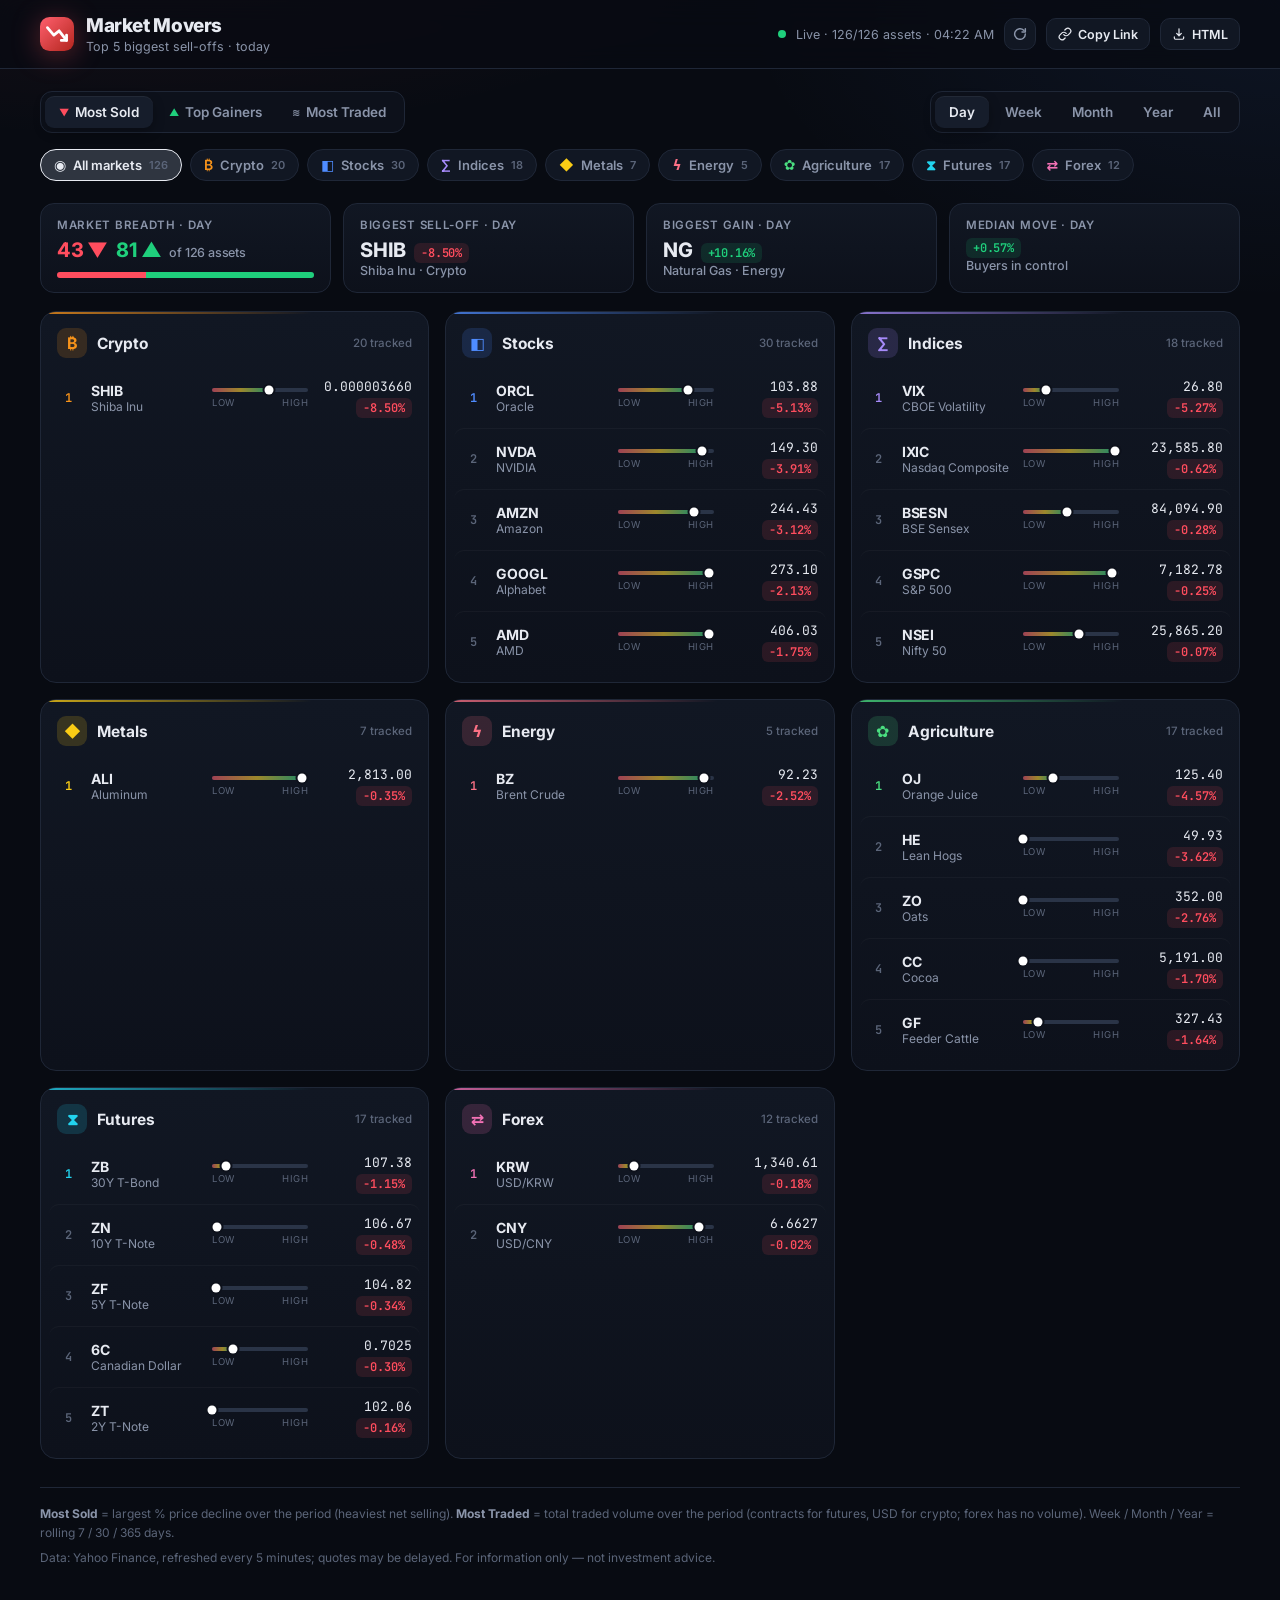
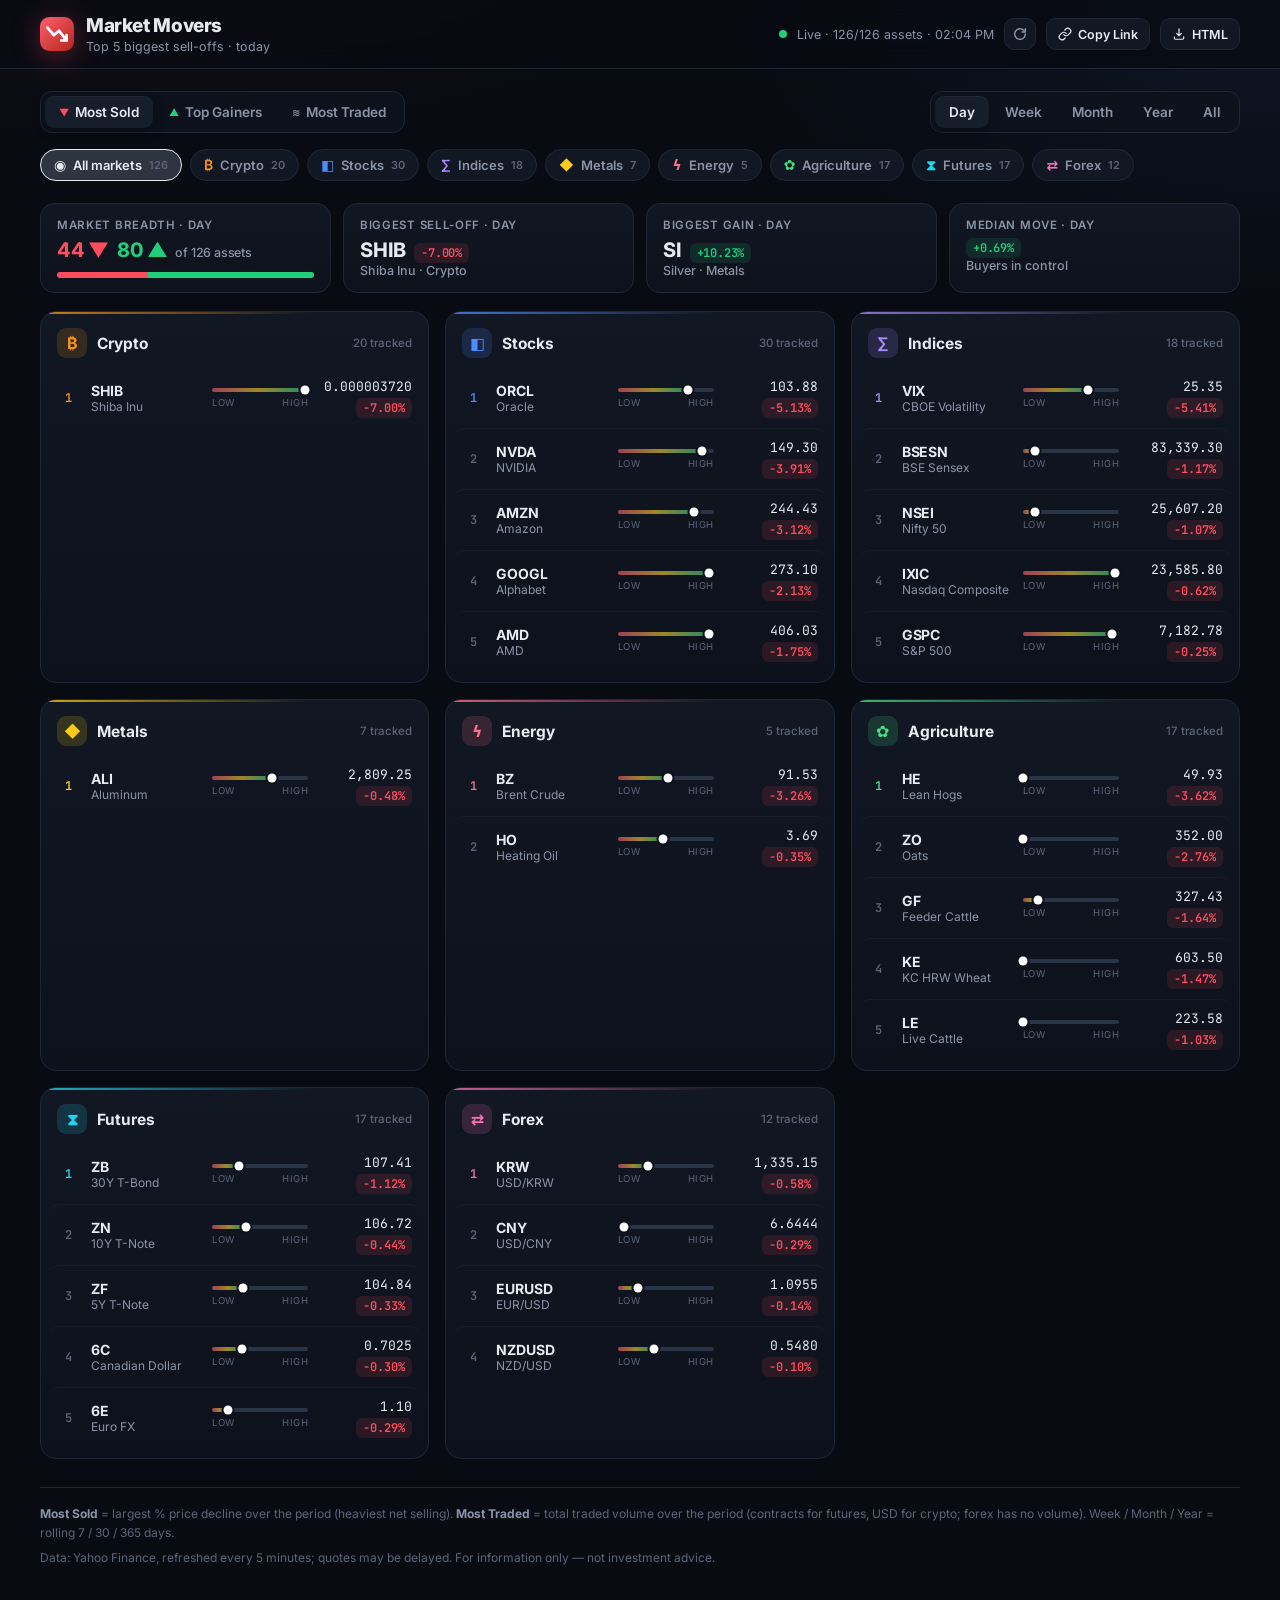
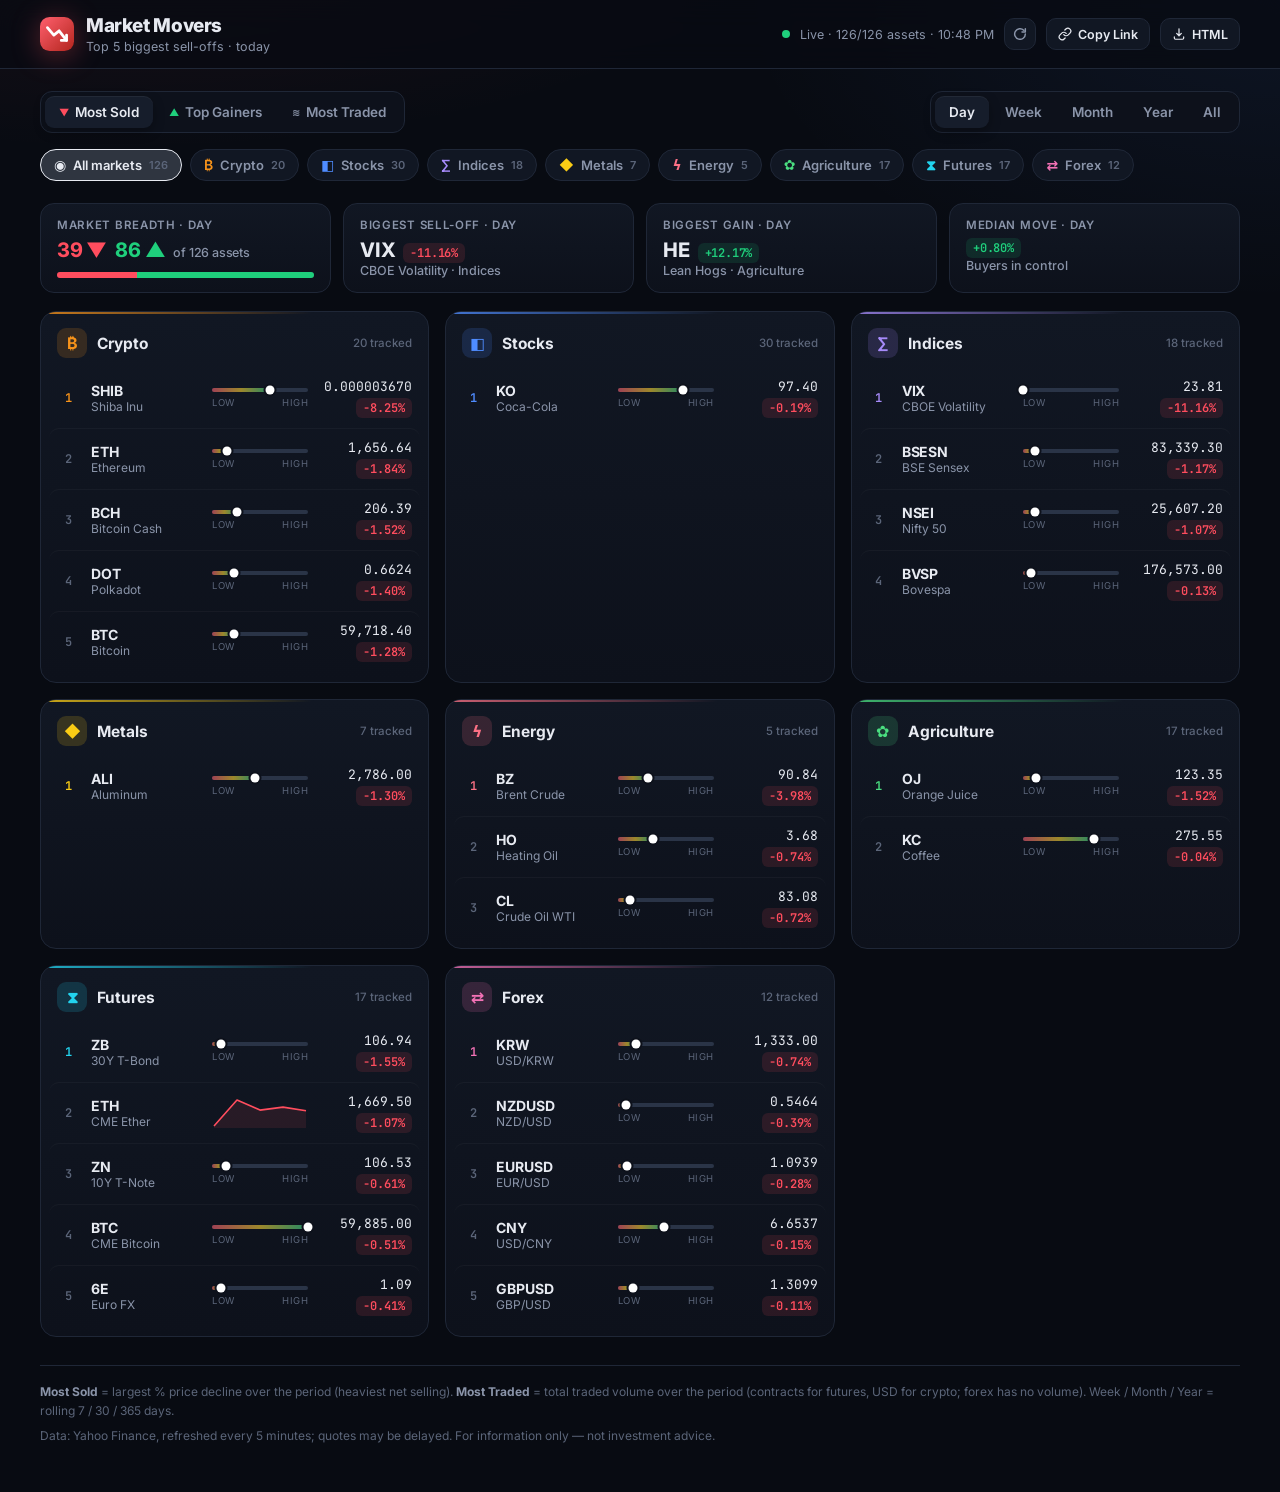
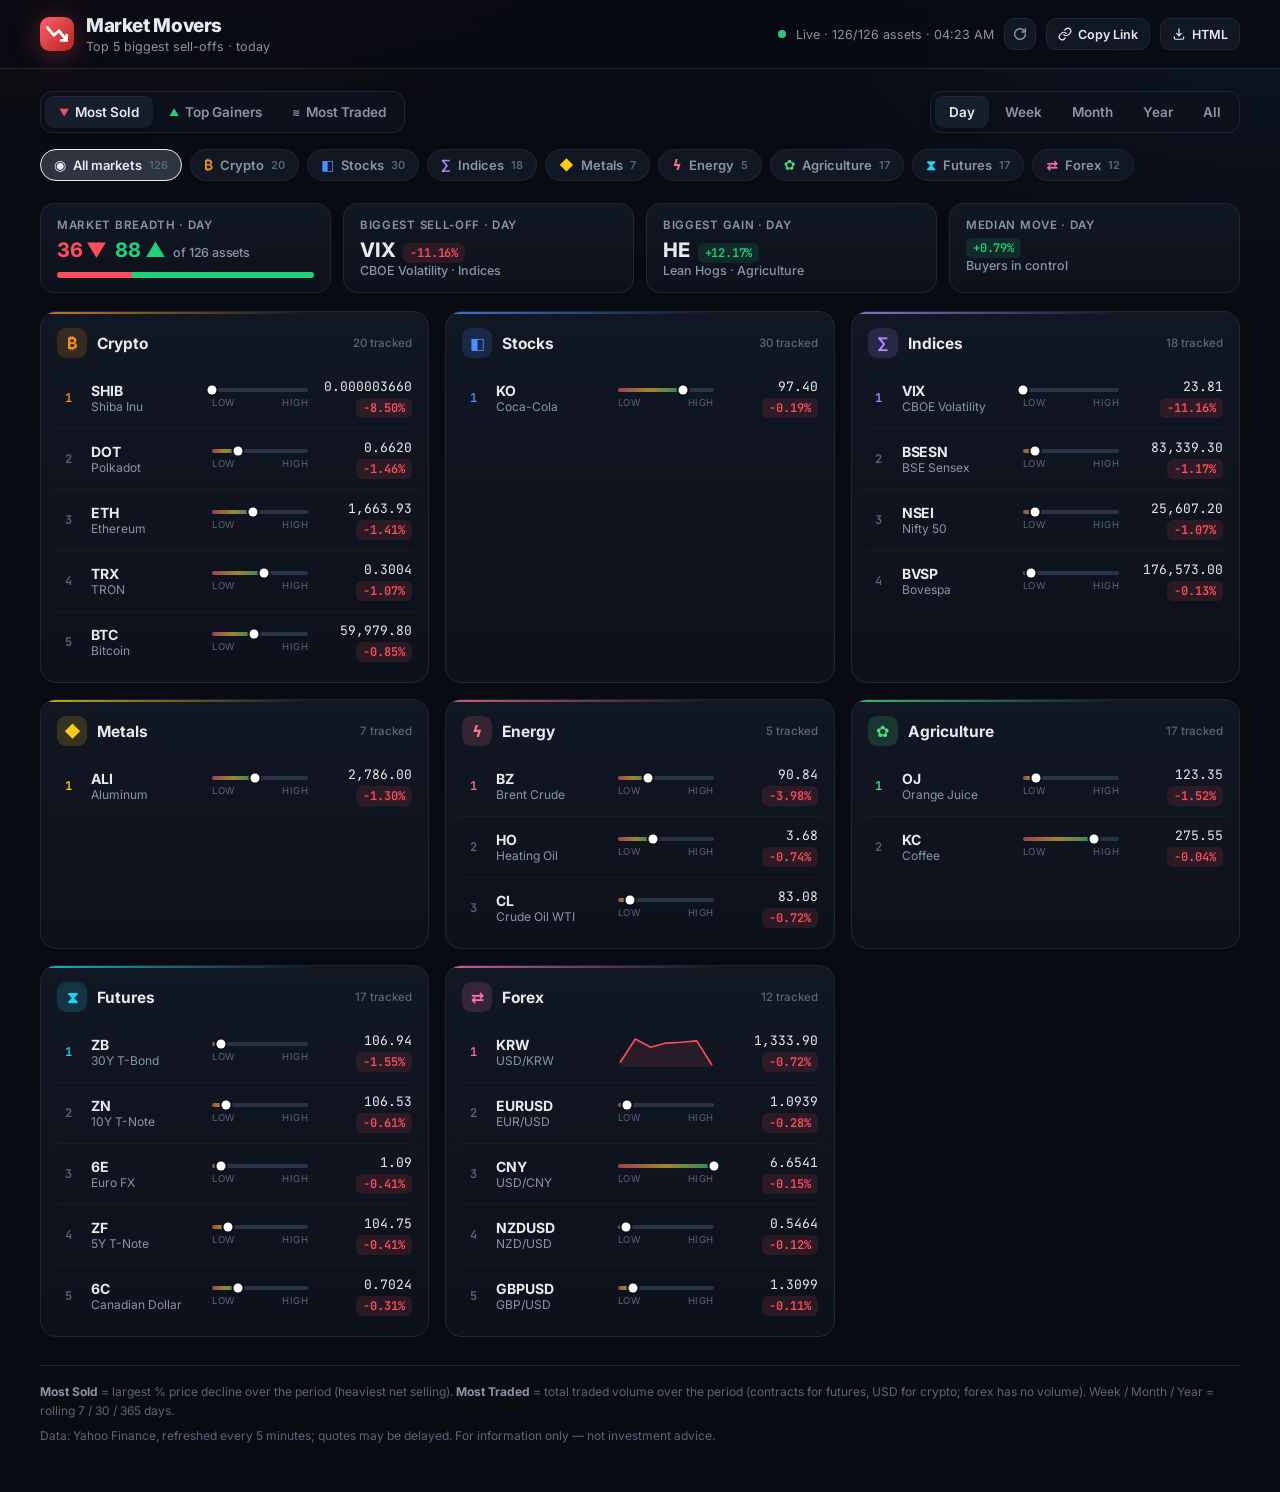
